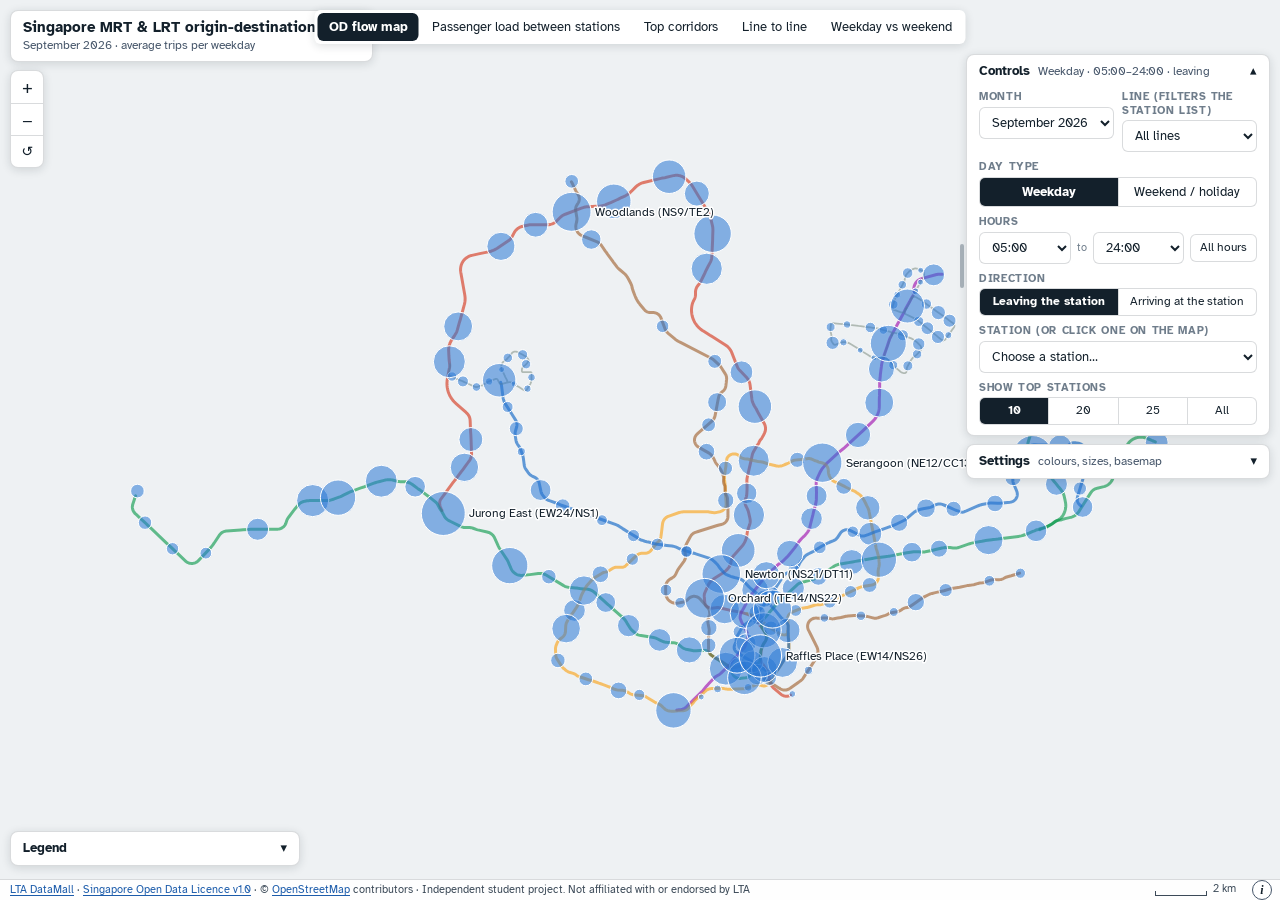
==== od-dashboard.html @ d40ff58c "Add files via upload" ====
<!doctype html>
<html lang="en">
<head>
<meta charset="utf-8">
<meta name="viewport" content="width=device-width,initial-scale=1">
<title>Singapore MRT &amp; LRT origin-destination flows</title>
<link rel="stylesheet" href="https://fonts.googleapis.com/css2?family=Atkinson+Hyperlegible:wght@400;700&display=swap">
<style>
/* Layout: the map fills the window; everything else floats over it as small collapsible cards. Light look only.
   Same look as the Singapore MRT & LRT station demand map. */
:root{--ink:#13202b;--ink2:#46566a;--muted:#6f7d8b;--hair:rgba(19,32,43,.16);--card:#fff;--chip:#eef1f3;--in-strong:#184f95;--focus:#1c5cab;--on:#13202b;--on-ink:#fff;
  --out:#2a78d6;--in:#eb6834;--gain:#2a78d6;--loss:#d83a39;
  --font:"Atkinson Hyperlegible",system-ui,-apple-system,"Segoe UI",sans-serif}
*{box-sizing:border-box}
html,body{height:100%;margin:0}
body{background:#eef1f3;color:var(--ink);font-family:var(--font);font-size:13px;line-height:1.3;overflow:hidden}
#app{position:fixed;inset:0}
#cv{position:absolute;inset:0;width:100%;height:100%;display:block;touch-action:none;cursor:grab}
#cv.hit{cursor:pointer}
.ov{background:var(--card);border:1px solid var(--hair);border-radius:8px;box-shadow:0 2px 10px rgba(19,32,43,.14)}
button,select,input{font:inherit;color:var(--ink)}
button{cursor:pointer}
button:focus-visible,input:focus-visible,select:focus-visible{outline:2px solid var(--focus);outline-offset:1px}
[hidden]{display:none!important}

/* title + zoom */
#tl{position:absolute;left:10px;top:10px;display:flex;flex-direction:column;gap:8px;align-items:flex-start;pointer-events:none;z-index:5}
#tl>*{pointer-events:auto}
#title{padding:8px 12px;max-width:min(400px,calc(100vw - 20px))}
#title h1{margin:0;font-size:15px;line-height:1.15}
#title p{margin:2px 0 0;font-size:11.5px;color:var(--ink2)}
#zoom{display:flex;flex-direction:column;overflow:hidden}
.ib{width:32px;height:32px;border:0;background:transparent;font-size:18px;line-height:1}
.ib+.ib{border-top:1px solid var(--hair)}
.ib:hover{background:var(--chip)}

/* view switcher */
#views{position:absolute;left:50%;top:10px;transform:translateX(-50%);z-index:6;display:flex;padding:3px;gap:2px;max-width:calc(100vw - 20px);overflow-x:auto}
.seg{display:flex;border:1px solid var(--hair);border-radius:6px;overflow:hidden;background:#fff}
.seg button{flex:1;border:0;background:transparent;padding:6px 8px;font-size:12.5px;white-space:nowrap}
.seg button+button{border-left:1px solid var(--hair)}
.seg button:hover{background:var(--chip)}
.seg button[aria-pressed="true"]{background:var(--on);color:var(--on-ink);font-weight:700}
.seg.sm button{padding:5px 8px;font-size:12px}
#views.seg{border:0;gap:2px;background:var(--card);overflow:visible}
#views.seg button{border:0;border-radius:6px;padding:6px 11px;flex:none}

/* right column: controls, settings, ranking list flow top to bottom */
#rt{position:absolute;right:10px;top:10px;width:min(var(--rtw,304px),calc(100vw - 20px));display:flex;flex-direction:column;gap:8px;z-index:8;max-height:calc(100% - 44px)}
#views~#rt{top:54px;max-height:calc(100% - 88px)}
#rt>.ov{min-height:0}
.hb{display:flex;align-items:center;gap:8px;border:0;background:transparent;padding:8px 12px;font-weight:700;font-size:13px;width:100%;text-align:left;border-radius:8px}
.hb small{font-weight:400;color:var(--ink2);font-size:11.5px;white-space:nowrap;overflow:hidden;text-overflow:ellipsis}
.car{margin-left:auto;transition:transform .15s}
[aria-expanded="true"]>.car{transform:rotate(180deg)}
.pb{padding:2px 12px 10px;display:flex;flex-direction:column;gap:8px;overflow:auto;min-height:0}
#ctl,#set{display:flex;flex-direction:column;flex:0 1 auto;min-height:44px}
.grp{display:flex;flex-direction:column;gap:3px}
.lab{font-size:10.5px;letter-spacing:.06em;text-transform:uppercase;color:var(--muted);font-weight:700}
.two{display:grid;grid-template-columns:1fr 1fr;gap:8px}
select{border:1px solid var(--hair);border-radius:6px;background:#fff;padding:6px 8px;font-size:12.5px;width:100%;max-width:100%;min-height:32px}
.row2{display:flex;gap:6px;align-items:center;flex-wrap:wrap}
.note{margin:0;font-size:11px;color:var(--muted)}
.btn{border:1px solid var(--hair);background:#fff;border-radius:6px;padding:5px 9px;font-size:12px}
.btn:hover{background:var(--chip)}
.btn.sm{padding:3px 8px}

/* settings */
.sg{font-size:10.5px;letter-spacing:.06em;text-transform:uppercase;color:var(--muted);font-weight:700;margin-top:4px;border-top:1px solid var(--hair);padding-top:7px}
.sg:first-child{border:0;margin:0;padding:0}
.fld{display:flex;align-items:center;justify-content:space-between;gap:8px;font-size:12.5px}
.fld>span{flex:1}
.fld input[type=color]{width:42px;height:26px;padding:1px;border:1px solid var(--hair);border-radius:5px;background:#fff;cursor:pointer}
.fld input[type=range]{flex:1;max-width:130px;min-width:0;accent-color:var(--in-strong)}
.fld output{min-width:38px;text-align:right;font-variant-numeric:tabular-nums;color:var(--ink2);font-size:12px}
.fld select{width:150px}
.btnrow{display:flex;gap:6px;flex-wrap:wrap}
.keyin{flex:1;min-width:120px;min-height:30px;border:1px solid var(--hair);border-radius:6px;padding:5px 8px;background:#fff}

/* ranking list */
#sc{padding:10px 12px;overflow:auto;min-height:110px;flex:1 1 190px}
#sc h2{margin:0;font-size:16px;line-height:1.15}
#sc .sub{font-size:11.5px;color:var(--ink2);margin:3px 0 8px}
.rkh{display:flex;align-items:flex-start;gap:8px;justify-content:space-between}
.rk{display:grid;grid-template-columns:20px minmax(0,1fr) 62px 42px;gap:6px;align-items:center;width:100%;border:0;background:transparent;padding:3px 4px;text-align:left;font-size:12.5px;border-radius:5px}
.rk:hover{background:#eaf0f6}
.rk .n{color:var(--muted);font-size:11.5px;text-align:right}
.rk .nm{position:relative;overflow:hidden;white-space:nowrap;text-overflow:ellipsis;padding-bottom:5px}
.rk .bar1{position:absolute;left:0;bottom:0;height:4px;border-radius:2px;opacity:.85}
.rk .v,.rk .p{text-align:right;font-variant-numeric:tabular-nums}
.rk .v{font-weight:700}
.rk .p{color:var(--ink2)}

/* resize grips */
.grip{touch-action:none}
.grip.v{position:absolute;left:-10px;top:0;bottom:0;width:12px;cursor:ew-resize;z-index:6}
.grip.v::after{content:"";position:absolute;left:4px;top:50%;width:4px;height:44px;margin-top:-22px;border-radius:2px;background:var(--muted);opacity:.55}
.grip.hz{flex:none;height:12px;margin:-4px 0;cursor:ns-resize;position:relative;z-index:2}
.grip.hz i{position:absolute;left:50%;top:4px;width:44px;height:4px;margin-left:-22px;border-radius:2px;background:var(--muted);opacity:.55}
.grip:hover::after,.grip:hover i,.grip.on::after,.grip.on i,.grip:focus-visible::after,.grip:focus-visible i{opacity:1;background:var(--ink)}

/* legend */
#lg{position:absolute;left:10px;bottom:34px;width:min(290px,calc(100% - 20px));z-index:5}
#lgBody{padding:0 12px 10px;font-size:12px;color:var(--ink2);display:flex;flex-direction:column;gap:5px}
.sw{display:inline-block;width:12px;height:12px;border-radius:50%;margin-right:6px;vertical-align:-2px;border:1px solid rgba(0,0,0,.2)}

/* chart views */
#pv{position:absolute;left:10px;right:10px;top:72px;bottom:34px;z-index:4;display:flex;flex-direction:column;overflow:hidden}
#pvBar{display:flex;flex-wrap:wrap;gap:10px 16px;align-items:flex-end;padding:10px 14px;border-bottom:1px solid var(--hair)}
#pvBar select{min-width:120px;width:auto}
#pvBody{flex:1;overflow:auto;padding:14px 16px 40px}
#pvBody h2{margin:0 0 4px;font-size:16px}
#pvBody .sub{color:var(--ink2);font-size:12.5px;margin:0 0 12px;max-width:900px}
.pen{max-width:900px;margin:0 0 12px;font-size:12px;color:var(--ink2)}
.pen b{color:var(--ink)}
.cor{display:grid;grid-template-columns:minmax(150px,230px) minmax(0,1fr) minmax(130px,190px);gap:8px 14px;align-items:center;max-width:1000px}
.cor .nm{font-size:13px}
.cor .nm small{display:block;color:var(--muted);font-size:11px}
.cor .bars>div{display:flex;align-items:center;gap:6px;height:14px}
.cor .bars>div+div{margin-top:3px}
.cor .bars i{display:block;height:10px;border-radius:0 4px 4px 0}
.cor .bars span{font-size:11px;color:var(--ink2);font-variant-numeric:tabular-nums;white-space:nowrap}
.cor .im{font-size:12px;color:var(--ink2)}
.key{display:flex;flex-wrap:wrap;gap:6px 16px;font-size:12px;color:var(--ink2);margin:0 0 12px}
.key i{display:inline-block;width:10px;height:10px;border-radius:2px;margin-right:5px;vertical-align:-1px}
.mx{display:grid;gap:3px;max-width:760px;font-size:13px}
.mx .h{color:var(--ink2);font-size:12px;display:flex;align-items:center;justify-content:center;min-height:30px}
.mx .rh{justify-content:flex-start;font-size:13px}
.mx .c{border-radius:5px;text-align:center;padding:12px 0;font-variant-numeric:tabular-nums;color:var(--ink);cursor:default}
.mx .c.dg{outline:2px solid var(--ink);outline-offset:-2px}
.fn{font-size:11.5px;color:var(--ink2);max-width:900px;margin-top:14px;display:flex;flex-direction:column;gap:6px}
.fn b{color:var(--ink)}

/* credits strip + info card */
#cred{position:absolute;left:0;right:0;bottom:0;z-index:7;background:rgba(255,255,255,.92);border-top:1px solid var(--hair);padding:3px 150px 3px 10px;font-size:10.5px;color:#3c4a58;line-height:1.35}
#cred a,#info a{color:#1c5cab;text-decoration:underline;text-underline-offset:2px}
#cred a:hover,#info a:hover{color:#123f7a}
#infoBtn{position:absolute;right:8px;top:50%;transform:translateY(-50%);width:20px;height:20px;border-radius:50%;border:1px solid var(--ink2);background:#fff;font-weight:700;font-size:12px;line-height:1;padding:0;font-family:Georgia,serif;font-style:italic}
#info{position:absolute;right:10px;bottom:34px;width:min(420px,calc(100% - 20px));max-height:calc(100% - 80px);overflow:auto;padding:12px 14px;z-index:9;font-size:12px;color:var(--ink2)}
#info h2{margin:0 0 6px;font-size:14px;color:var(--ink)}
#info p{margin:0 0 8px;line-height:1.4}
#tip{position:absolute;pointer-events:none;background:#fff;border:1px solid var(--hair);border-radius:8px;padding:6px 9px;font-size:12px;box-shadow:0 3px 14px rgba(0,0,0,.2);z-index:9;min-width:150px;max-width:260px;line-height:1.35}
#tip b{font-size:13px}
#err{position:absolute;left:50%;top:40%;transform:translateX(-50%);padding:12px 16px;max-width:min(420px,90vw);z-index:20;font-size:13px;border-color:#d33}

@media (max-width:760px){
  #views{left:10px;right:10px;transform:none}
  #tl{top:54px}
  #title p{display:none}
  #rt,#views~#rt{width:calc(100vw - 20px);top:auto;bottom:52px;max-height:55vh}
  #lg{display:none}
  .cor{grid-template-columns:minmax(0,1fr)}
  #pv{top:54px}
  #app.chart #tl{display:none}
  .grip.v,.grip.hz{display:none}
}
@media (prefers-reduced-motion:reduce){.car{transition:none}}
.row2>select{flex:1;width:auto;min-width:0}

/* passenger load between stations */
#lp{position:absolute;left:10px;bottom:34px;width:max-content;max-width:calc(100% - 350px);z-index:5;display:flex;flex-direction:column}
#lp[hidden]{display:none}
#lpBody{padding:0 12px 8px;display:flex;flex-direction:column;gap:6px;min-width:0}
#lpBody[hidden]{display:none}
.lpc{display:flex;gap:12px;flex-wrap:wrap;align-items:flex-end}
.lpc select{width:230px}
.lpl{display:flex;gap:12px;align-items:center;flex-wrap:wrap;font-size:11.5px;color:var(--ink2)}
.lpw{display:inline-flex;align-items:center;gap:5px}
.lpw i{display:inline-block;width:30px;border-radius:1px}
.lps{overflow-x:auto;overflow-y:hidden}
.lps svg{display:block}
.lpn{margin-top:-2px}
.rk.sel{background:#e3edf8}
@media (max-width:760px){#lp{display:none}}

#sc.min{flex:0 0 auto;min-height:0;overflow:visible}
.rkb{display:flex;gap:6px;align-items:center}
.rkb .btn.sm{padding:4px 8px}
.lab2{display:flex;justify-content:space-between;align-items:baseline}
.lnk{border:0;background:none;padding:0;color:#1c5cab;text-decoration:underline;text-underline-offset:2px;font-size:11px;letter-spacing:0;text-transform:none;font-weight:600}
.lnk:hover{color:#123f7a}
.lpc{align-items:flex-end}
.lpc .lpi{margin-left:auto;width:26px;height:26px;padding:0;border-radius:50%;font-style:italic;font-family:Georgia,serif;font-weight:700}
.lpc .lpi[aria-expanded="true"]{background:var(--on);color:var(--on-ink)}
#app[data-view="load"] .flowOnly{display:none}

/* passenger load: the Busiest segments header matches Controls and Settings */
#sc.min{padding:0 12px}
.rkh.ldh{align-items:center;min-height:34px}
#sc .rkh.ldh h2{font-size:13px;font-weight:700;line-height:1.2}
.hbtn{border:0;background:transparent;padding:6px 2px;font-size:13px;color:inherit;display:flex;align-items:center}
.hbtn .car{margin-left:0}

/* methodology card under the title (passenger load view) */
#meth{max-width:min(400px,calc(100vw - 20px))}
#meth .hb{padding:8px 12px}
#methBody{padding:0 12px 12px;font-size:12.5px;line-height:1.45;color:var(--ink);max-height:calc(100vh - 230px);overflow:auto}
#methBody p{margin:6px 0}

/* load-view-only settings, and the map scale in the credits ribbon */
#app:not([data-view="load"]) .loadOnly{display:none}
#scale{position:absolute;right:44px;bottom:4px;display:flex;align-items:flex-end;gap:6px;font-size:10.5px;color:#3c4a58;white-space:nowrap}
#scale i{display:block;height:5px;border:1.5px solid #3c4a58;border-top:0;box-sizing:border-box}

</style>
</head>
<body>
<div id="app">
  <canvas id="cv" role="img" aria-label="Map of Singapore MRT and LRT stations with trip flows between stations"></canvas>

  <div id="tl">
    <div class="ov" id="title">
      <h1 id="h1"></h1>
      <p id="monthLbl"></p>
    </div>
    <div class="ov" id="meth" hidden>
      <button class="hb" id="methBtn" aria-expanded="false" aria-controls="methBody"><span>Methodology of Passenger load between stations</span><span class="car">&#9662;</span></button>
      <div id="methBody" hidden></div>
    </div>
    <div class="ov" id="zoom"><button class="ib" id="zin" aria-label="Zoom in">+</button><button class="ib" id="zout" aria-label="Zoom out">&minus;</button><button class="ib" id="zreset" aria-label="Reset view" style="font-size:14px">&#8634;</button></div>
  </div>

  <nav class="ov seg" id="views" aria-label="Views">
    <button data-v="flow" aria-pressed="true">OD flow map</button>
    <button data-v="load" aria-pressed="false">Passenger load between stations</button>
    <button data-v="cor" aria-pressed="false">Top corridors</button>
    <button data-v="mx" aria-pressed="false">Line to line</button>
    <button data-v="wk" aria-pressed="false">Weekday vs weekend</button>
  </nav>

  <div id="rt">
    <div id="rtGrip" class="grip v" role="separator" aria-orientation="vertical" aria-label="Drag to resize the side panels (double-click to reset)" tabindex="0"></div>
    <div class="ov" id="ctl">
      <button class="hb" id="ctlBtn" aria-expanded="true" aria-controls="ctlBody">Controls <small id="ctlSum"></small><span class="car">&#9662;</span></button>
      <div id="ctlBody" class="pb"></div>
    </div>
    <div class="ov" id="set">
      <button class="hb" id="setBtn" aria-expanded="false" aria-controls="setBody">Settings <small>colours, sizes, basemap</small><span class="car">&#9662;</span></button>
      <div id="setBody" class="pb" hidden></div>
    </div>
    <div id="rkGrip" class="grip hz" role="separator" aria-orientation="horizontal" aria-label="Drag to resize the ranking list (double-click to reset)" tabindex="0" hidden><i></i></div>
    <aside class="ov" id="sc" hidden aria-label="Ranked destinations"></aside>
    <div id="rkGrip2" class="grip hz" role="separator" aria-orientation="horizontal" aria-label="Drag to resize the ranking list from its bottom edge (double-click to reset)" tabindex="0" hidden><i></i></div>
  </div>

  <div class="ov" id="lg"><button class="hb" id="lgBtn" aria-expanded="false" aria-controls="lgBody"><span>Legend</span><span class="car">&#9662;</span></button><div id="lgBody" hidden></div></div>

  <section class="ov" id="lp" hidden aria-label="Passenger load along a line">
    <button class="hb" id="lpBtn" aria-expanded="false" aria-controls="lpBody"><span>Load along a line <small>passengers per train between stations</small></span><span class="car">&#9662;</span></button>
    <div id="lpBody" hidden></div>
  </section>

  <section class="ov" id="pv" hidden aria-live="polite">
    <div id="pvBar" class="bar"></div>
    <div id="pvBody"></div>
  </section>

  <div id="cred"><span id="credTxt"></span><span id="scale" aria-label="Map scale"></span><button id="infoBtn" aria-label="Data, method and credits" aria-expanded="false" aria-controls="info">i</button></div>
  <aside class="ov" id="info" hidden aria-label="Data, method and credits"></aside>
  <div id="tip" hidden></div>
  <div id="err" hidden></div>
</div>

<script>
/* ===========================================================================
   OD dashboard - settings you are most likely to edit.
   Plain JavaScript: save the file and refresh the page.
   =========================================================================== */
window.OD_CONFIG = {

  title: "Singapore MRT & LRT origin-destination flows",
  bounds: [1.245, 103.60, 1.465, 104.02],   // south, west, north, east of the first view

  /* ---- Basemaps ----------------------------------------------------------
     osm : standard OpenStreetMap tiles (tile.openstreetmap.org), the default
     hot : Humanitarian OpenStreetMap Team style, hosted by OpenStreetMap France
     Neither needs a key. Both are free community services meant for light use.         */
  basemap: {
    default: "osm",
    providers: {
      osm:       { label: "OpenStreetMap standard", url: "https://tile.openstreetmap.org/{z}/{x}/{y}.png",
                   attribution: '&copy; <a href="https://www.openstreetmap.org/copyright" target="_blank" rel="noopener">OpenStreetMap</a> contributors' },
      hot:       { label: "OpenStreetMap Humanitarian", url: "https://{s}.tile.openstreetmap.fr/hot/{z}/{x}/{y}.png", subdomains: "abc",
                   attribution: '&copy; <a href="https://www.openstreetmap.org/copyright" target="_blank" rel="noopener">OpenStreetMap</a> contributors. Tiles style by <a href="https://www.hotosm.org/" target="_blank" rel="noopener">Humanitarian OpenStreetMap Team</a>, hosted by <a href="https://openstreetmap.fr/" target="_blank" rel="noopener">OpenStreetMap France</a>' },
      none:      { label: "No basemap", attribution: "" }
    }
  },

  /* ---- Credits (bottom strip and the "i" card) -------------------------- */
  credits: {
    dataset: "Passenger Volume by Origin Destination Train Stations",
    dataMallUrl: "https://datamall.lta.gov.sg",
    ltaLicenceUrl: "https://datamall.lta.gov.sg/content/datamall/en/SingaporeOpenDataLicence.html",
    ltaLicenceName: "Singapore Open Data Licence version 1.0",
    dataGovLicenceUrl: "https://data.gov.sg/open-data-licence",
    uraUrl: "https://data.gov.sg/datasets/d_222bfc84eb86c7c11994d02f8939da8d/view",   // Master Plan 2019 Rail Line layer
    author: "Udit Narayan Mall",
    gtfsName: "GTFS Schedule (Train)",
    gtfsAccessed: "2026-10-15",   // date the GTFS zip was downloaded, as YYYY-MM-DD; shown in the info box
    linkedin: "https://www.linkedin.com/in/udit-narayan-mall/"
  }
};

/* Builds the tile address for a basemap style. */
window.OD_CONFIG.tileUrl = function (key, z, x, y) {
  var p = this.basemap.providers[key];
  if (!p || !p.url) return "";
  var sd = p.subdomains || "a";
  return p.url.replace("{s}", sd[(x + y) % sd.length]).replace("{z}", z).replace("{x}", x).replace("{y}", y);
};

</script>
<script>
window.OD=window.OD||{};Object.assign(OD,{"classes":["NS","EW","NE","CC","DT","TE","LRT"],"hours":[5,6,7,8,9,10,11,12,13,14,15,16,17,18,19,20,21,22,23],"stations":[{"code":"BP10","name":"Fajar","lat":1.384521,"lng":103.770809,"lines":["LRT"]},{"code":"BP11","name":"Segar","lat":1.387772,"lng":103.769598,"lines":["LRT"]},{"code":"BP12","name":"Jelapang","lat":1.386703,"lng":103.764503,"lines":["LRT"]},{"code":"BP13","name":"Senja","lat":1.382692,"lng":103.762367,"lines":["LRT"]},{"code":"BP2","name":"South View","lat":1.380298,"lng":103.745292,"lines":["LRT"]},{"code":"BP3","name":"Keat Hong","lat":1.378603,"lng":103.749056,"lines":["LRT"]},{"code":"BP4","name":"Teck Whye","lat":1.376685,"lng":103.753712,"lines":["LRT"]},{"code":"BP5","name":"Phoenix","lat":1.378619,"lng":103.758034,"lines":["LRT"]},{"code":"BP6/DT1","name":"Bukit Panjang","lat":1.379002,"lng":103.761535,"lines":["LRT","DT"]},{"code":"BP7","name":"Petir","lat":1.37775,"lng":103.766669,"lines":["LRT"]},{"code":"BP8","name":"Pending","lat":1.376136,"lng":103.771261,"lines":["LRT"]},{"code":"BP9","name":"Bangkit","lat":1.380022,"lng":103.772647,"lines":["LRT"]},{"code":"CC10/DT26","name":"MacPherson","lat":1.32615,"lng":103.889299,"lines":["CC","DT"]},{"code":"CC11","name":"Tai Seng","lat":1.335102,"lng":103.888433,"lines":["CC"]},{"code":"CC12","name":"Bartley","lat":1.342501,"lng":103.880178,"lines":["CC"]},{"code":"CC14","name":"Lorong Chuan","lat":1.351612,"lng":103.864152,"lines":["CC"]},{"code":"CC16","name":"Marymount","lat":1.348707,"lng":103.839423,"lines":["CC"]},{"code":"CC17/TE9","name":"Caldecott","lat":1.337675,"lng":103.83953,"lines":["CC","TE"]},{"code":"CC19/DT9","name":"Botanic Gardens","lat":1.322488,"lng":103.816014,"lines":["CC","DT"]},{"code":"CC2","name":"Bras Basah","lat":1.296862,"lng":103.850667,"lines":["CC"]},{"code":"CC20","name":"Farrer Road","lat":1.317439,"lng":103.807379,"lines":["CC"]},{"code":"CC21","name":"Holland Village","lat":1.31224,"lng":103.796399,"lines":["CC"]},{"code":"CC23","name":"one-north","lat":1.29976,"lng":103.787458,"lines":["CC"]},{"code":"CC24","name":"Kent Ridge","lat":1.293537,"lng":103.784572,"lines":["CC"]},{"code":"CC25","name":"Haw Par Villa","lat":1.282571,"lng":103.781753,"lines":["CC"]},{"code":"CC26","name":"Pasir Panjang","lat":1.276214,"lng":103.79135,"lines":["CC"]},{"code":"CC27","name":"Labrador Park","lat":1.272254,"lng":103.802632,"lines":["CC"]},{"code":"CC28","name":"Telok Blangah","lat":1.270706,"lng":103.809762,"lines":["CC"]},{"code":"CC3","name":"Esplanade","lat":1.293658,"lng":103.855081,"lines":["CC"]},{"code":"CC30","name":"Keppel","lat":1.27,"lng":103.83111,"lines":["CC"]},{"code":"CC31","name":"Cantonment","lat":1.27278,"lng":103.83667,"lines":["CC"]},{"code":"CC32","name":"Prince Edward Road","lat":1.27333,"lng":103.84722,"lines":["CC"]},{"code":"CC34/DT16","name":"Bayfront","lat":1.281874,"lng":103.85908,"lines":["CC","DT"]},{"code":"CC4/DT15","name":"Promenade","lat":1.292892,"lng":103.860892,"lines":["CC","DT"]},{"code":"CC5","name":"Nicoll Highway","lat":1.299767,"lng":103.863637,"lines":["CC"]},{"code":"CC6","name":"Stadium","lat":1.302812,"lng":103.875338,"lines":["CC"]},{"code":"CC7","name":"Mountbatten","lat":1.306202,"lng":103.882528,"lines":["CC"]},{"code":"CC8","name":"Dakota","lat":1.308548,"lng":103.889065,"lines":["CC"]},{"code":"CG1/DT35","name":"Expo","lat":1.335382,"lng":103.962376,"lines":["EW","DT"]},{"code":"CG2","name":"Changi Airport","lat":1.357479,"lng":103.987884,"lines":["EW"]},{"code":"DT10","name":"Stevens","lat":1.320066,"lng":103.826024,"lines":["DT"]},{"code":"DT13","name":"Rochor","lat":1.303852,"lng":103.852769,"lines":["DT"]},{"code":"DT17","name":"Downtown","lat":1.279446,"lng":103.85284,"lines":["DT"]},{"code":"DT18","name":"Telok Ayer","lat":1.282069,"lng":103.848649,"lines":["DT"]},{"code":"DT2","name":"Cashew","lat":1.369815,"lng":103.764439,"lines":["DT"]},{"code":"DT20","name":"Fort Canning","lat":1.292479,"lng":103.844328,"lines":["DT"]},{"code":"DT21","name":"Bencoolen","lat":1.298918,"lng":103.850354,"lines":["DT"]},{"code":"DT22","name":"Jalan Besar","lat":1.305171,"lng":103.855296,"lines":["DT"]},{"code":"DT23","name":"Bendemeer","lat":1.313672,"lng":103.862978,"lines":["DT"]},{"code":"DT24","name":"Geylang Bahru","lat":1.321506,"lng":103.871901,"lines":["DT"]},{"code":"DT25","name":"Mattar","lat":1.326877,"lng":103.883248,"lines":["DT"]},{"code":"DT27","name":"Ubi","lat":1.329975,"lng":103.899227,"lines":["DT"]},{"code":"DT28","name":"Kaki Bukit","lat":1.334967,"lng":103.90846,"lines":["DT"]},{"code":"DT29","name":"Bedok North","lat":1.334742,"lng":103.917978,"lines":["DT"]},{"code":"DT3","name":"Hillview","lat":1.362345,"lng":103.767418,"lines":["DT"]},{"code":"DT30","name":"Bedok Reservoir","lat":1.336608,"lng":103.932235,"lines":["DT"]},{"code":"DT31","name":"Tampines West","lat":1.345515,"lng":103.938437,"lines":["DT"]},{"code":"DT33","name":"Tampines East","lat":1.356191,"lng":103.954634,"lines":["DT"]},{"code":"DT34","name":"Upper Changi","lat":1.341737,"lng":103.961472,"lines":["DT"]},{"code":"DT4","name":"Hume","lat":1.35444,"lng":103.76917,"lines":["DT"]},{"code":"DT5","name":"Beauty World","lat":1.341223,"lng":103.775794,"lines":["DT"]},{"code":"DT6","name":"King Albert Park","lat":1.335663,"lng":103.783399,"lines":["DT"]},{"code":"DT7","name":"Sixth Avenue","lat":1.330858,"lng":103.796907,"lines":["DT"]},{"code":"DT8","name":"Tan Kah Kee","lat":1.325556,"lng":103.80776,"lines":["DT"]},{"code":"EW1","name":"Pasir Ris","lat":1.373043,"lng":103.949285,"lines":["EW"]},{"code":"EW10","name":"Kallang","lat":1.311489,"lng":103.871387,"lines":["EW"]},{"code":"EW11","name":"Lavender","lat":1.307392,"lng":103.862785,"lines":["EW"]},{"code":"EW12/DT14","name":"Bugis","lat":1.300265,"lng":103.855615,"lines":["EW","DT"]},{"code":"EW14/NS26","name":"Raffles Place","lat":1.284126,"lng":103.851462,"lines":["EW","NS"]},{"code":"EW15","name":"Tanjong Pagar","lat":1.276604,"lng":103.845952,"lines":["EW"]},{"code":"EW16/NE3/TE17","name":"Outram Park","lat":1.27974,"lng":103.839514,"lines":["EW","NE","TE"]},{"code":"EW17","name":"Tiong Bahru","lat":1.286195,"lng":103.826999,"lines":["EW"]},{"code":"EW18","name":"Redhill","lat":1.289635,"lng":103.816741,"lines":["EW"]},{"code":"EW19","name":"Queenstown","lat":1.294551,"lng":103.806077,"lines":["EW"]},{"code":"EW2/DT32","name":"Tampines","lat":1.353302,"lng":103.945145,"lines":["EW","DT"]},{"code":"EW20","name":"Commonwealth","lat":1.302509,"lng":103.798226,"lines":["EW"]},{"code":"EW21/CC22","name":"Buona Vista","lat":1.306635,"lng":103.790709,"lines":["EW","CC"]},{"code":"EW22","name":"Dover","lat":1.311405,"lng":103.778638,"lines":["EW"]},{"code":"EW23","name":"Clementi","lat":1.315201,"lng":103.765182,"lines":["EW"]},{"code":"EW24/NS1","name":"Jurong East","lat":1.333153,"lng":103.742287,"lines":["EW","NS"]},{"code":"EW25","name":"Chinese Garden","lat":1.342353,"lng":103.732597,"lines":["EW"]},{"code":"EW26","name":"Lakeside","lat":1.344259,"lng":103.720949,"lines":["EW"]},{"code":"EW27","name":"Boon Lay","lat":1.338604,"lng":103.706065,"lines":["EW"]},{"code":"EW28","name":"Pioneer","lat":1.337587,"lng":103.697322,"lines":["EW"]},{"code":"EW29","name":"Joo Koon","lat":1.327717,"lng":103.678375,"lines":["EW"]},{"code":"EW3","name":"Simei","lat":1.343203,"lng":103.953372,"lines":["EW"]},{"code":"EW30","name":"Gul Circle","lat":1.319505,"lng":103.660553,"lines":["EW"]},{"code":"EW31","name":"Tuas Crescent","lat":1.321027,"lng":103.649075,"lines":["EW"]},{"code":"EW32","name":"Tuas West Road","lat":1.329989,"lng":103.639614,"lines":["EW"]},{"code":"EW33","name":"Tuas Link","lat":1.340866,"lng":103.636986,"lines":["EW"]},{"code":"EW4","name":"Tanah Merah","lat":1.327187,"lng":103.946346,"lines":["EW"]},{"code":"EW5","name":"Bedok","lat":1.32398,"lng":103.929984,"lines":["EW"]},{"code":"EW6","name":"Kembangan","lat":1.321038,"lng":103.912949,"lines":["EW"]},{"code":"EW7","name":"Eunos","lat":1.319838,"lng":103.903627,"lines":["EW"]},{"code":"EW8/CC9","name":"Paya Lebar","lat":1.317247,"lng":103.892261,"lines":["EW","CC"]},{"code":"EW9","name":"Aljunied","lat":1.316433,"lng":103.882906,"lines":["EW"]},{"code":"NE1/CC29","name":"HarbourFront","lat":1.265389,"lng":103.82153,"lines":["NE","CC"]},{"code":"NE10","name":"Potong Pasir","lat":1.33138,"lng":103.869056,"lines":["NE"]},{"code":"NE11","name":"Woodleigh","lat":1.33919,"lng":103.870818,"lines":["NE"]},{"code":"NE12/CC13","name":"Serangoon","lat":1.350634,"lng":103.872772,"lines":["NE","CC"]},{"code":"NE13","name":"Kovan","lat":1.360179,"lng":103.885065,"lines":["NE"]},{"code":"NE14","name":"Hougang","lat":1.371292,"lng":103.892381,"lines":["NE"]},{"code":"NE15","name":"Buangkok","lat":1.382878,"lng":103.893122,"lines":["NE"]},{"code":"NE16/STC","name":"Sengkang","lat":1.391695,"lng":103.895485,"lines":["NE"]},{"code":"NE17/PTC","name":"Punggol","lat":1.404547,"lng":103.902073,"lines":["NE"]},{"code":"NE18","name":"Punggol Coast","lat":1.41528,"lng":103.91111,"lines":["NE"]},{"code":"NE4/DT19","name":"Chinatown","lat":1.28436,"lng":103.843427,"lines":["NE","DT"]},{"code":"NE5","name":"Clarke Quay","lat":1.288386,"lng":103.846555,"lines":["NE"]},{"code":"NE7/DT12","name":"Little India","lat":1.3068,"lng":103.849647,"lines":["NE","DT"]},{"code":"NE8","name":"Farrer Park","lat":1.311906,"lng":103.853478,"lines":["NE"]},{"code":"NE9","name":"Boon Keng","lat":1.319336,"lng":103.861569,"lines":["NE"]},{"code":"NS10","name":"Admiralty","lat":1.440585,"lng":103.800988,"lines":["NS"]},{"code":"NS11","name":"Sembawang","lat":1.449051,"lng":103.820046,"lines":["NS"]},{"code":"NS12","name":"Canberra","lat":1.443244,"lng":103.829578,"lines":["NS"]},{"code":"NS13","name":"Yishun","lat":1.429443,"lng":103.835005,"lines":["NS"]},{"code":"NS14","name":"Khatib","lat":1.417383,"lng":103.83298,"lines":["NS"]},{"code":"NS15","name":"Yio Chu Kang","lat":1.381756,"lng":103.844947,"lines":["NS"]},{"code":"NS16","name":"Ang Mo Kio","lat":1.369933,"lng":103.849558,"lines":["NS"]},{"code":"NS17/CC15","name":"Bishan","lat":1.351309,"lng":103.849154,"lines":["NS","CC"]},{"code":"NS18","name":"Braddell","lat":1.340105,"lng":103.846756,"lines":["NS"]},{"code":"NS19","name":"Toa Payoh","lat":1.332629,"lng":103.847502,"lines":["NS"]},{"code":"NS2","name":"Bukit Batok","lat":1.349034,"lng":103.749567,"lines":["NS"]},{"code":"NS20","name":"Novena","lat":1.320441,"lng":103.843826,"lines":["NS"]},{"code":"NS21/DT11","name":"Newton","lat":1.31232,"lng":103.837985,"lines":["NS","DT"]},{"code":"NS23","name":"Somerset","lat":1.300253,"lng":103.839158,"lines":["NS"]},{"code":"NS24/NE6/CC1","name":"Dhoby Ghaut","lat":1.298701,"lng":103.846115,"lines":["NS","NE","CC"]},{"code":"NS25/EW13","name":"City Hall","lat":1.292936,"lng":103.852586,"lines":["NS","EW"]},{"code":"NS27/CC33/TE20","name":"Marina Bay","lat":1.276311,"lng":103.854605,"lines":["NS","CC","TE"]},{"code":"NS28","name":"Marina South Pier","lat":1.271027,"lng":103.862448,"lines":["NS"]},{"code":"NS3","name":"Bukit Gombak","lat":1.358612,"lng":103.751791,"lines":["NS"]},{"code":"NS4/BP1","name":"Choa Chu Kang","lat":1.385363,"lng":103.744371,"lines":["NS","LRT"]},{"code":"NS5","name":"Yew Tee","lat":1.397535,"lng":103.747405,"lines":["NS"]},{"code":"NS7","name":"Kranji","lat":1.425087,"lng":103.762137,"lines":["NS"]},{"code":"NS8","name":"Marsiling","lat":1.432521,"lng":103.774075,"lines":["NS"]},{"code":"NS9/TE2","name":"Woodlands","lat":1.436968,"lng":103.786462,"lines":["NS","TE"]},{"code":"PE1","name":"Cove","lat":1.399282,"lng":103.905962,"lines":["LRT"]},{"code":"PE2","name":"Meridian","lat":1.396912,"lng":103.90895,"lines":["LRT"]},{"code":"PE3","name":"Coral Edge","lat":1.393909,"lng":103.912581,"lines":["LRT"]},{"code":"PE4","name":"Riviera","lat":1.394524,"lng":103.916166,"lines":["LRT"]},{"code":"PE5","name":"Kadaloor","lat":1.399509,"lng":103.916575,"lines":["LRT"]},{"code":"PE6","name":"Oasis","lat":1.402287,"lng":103.912727,"lines":["LRT"]},{"code":"PE7","name":"Damai","lat":1.405235,"lng":103.908604,"lines":["LRT"]},{"code":"PW1","name":"Sam Kee","lat":1.409613,"lng":103.904832,"lines":["LRT"]},{"code":"PW2","name":"Teck Lee","lat":1.412771,"lng":103.906578,"lines":["LRT"]},{"code":"PW3","name":"Punggol Point","lat":1.416849,"lng":103.906651,"lines":["LRT"]},{"code":"PW4","name":"Samudera","lat":1.415902,"lng":103.902156,"lines":["LRT"]},{"code":"PW5","name":"Nibong","lat":1.41187,"lng":103.900314,"lines":["LRT"]},{"code":"PW6","name":"Sumang","lat":1.408452,"lng":103.898558,"lines":["LRT"]},{"code":"PW7","name":"Soo Teck","lat":1.405089,"lng":103.89721,"lines":["LRT"]},{"code":"SE1","name":"Compassvale","lat":1.394493,"lng":103.900492,"lines":["LRT"]},{"code":"SE2","name":"Rumbia","lat":1.391468,"lng":103.905974,"lines":["LRT"]},{"code":"SE3","name":"Bakau","lat":1.387993,"lng":103.905414,"lines":["LRT"]},{"code":"SE4","name":"Kangkar","lat":1.383959,"lng":103.902225,"lines":["LRT"]},{"code":"SE5","name":"Ranggung","lat":1.384234,"lng":103.897195,"lines":["LRT"]},{"code":"SW1","name":"Cheng Lim","lat":1.396278,"lng":103.893797,"lines":["LRT"]},{"code":"SW2","name":"Farmway","lat":1.39717,"lng":103.889305,"lines":["LRT"]},{"code":"SW3","name":"Kupang","lat":1.398213,"lng":103.881256,"lines":["LRT"]},{"code":"SW4","name":"Thanggam","lat":1.397318,"lng":103.875635,"lines":["LRT"]},{"code":"SW5","name":"Fernvale","lat":1.391886,"lng":103.876309,"lines":["LRT"]},{"code":"SW6","name":"Layar","lat":1.39208,"lng":103.88003,"lines":["LRT"]},{"code":"SW7","name":"Tongkang","lat":1.389348,"lng":103.885844,"lines":["LRT"]},{"code":"SW8","name":"Renjong","lat":1.386724,"lng":103.890539,"lines":["LRT"]},{"code":"TE1","name":"Woodlands North","lat":1.447465,"lng":103.786501,"lines":["TE"]},{"code":"TE11","name":"Stevens","lat":1.320066,"lng":103.826024,"lines":["TE"]},{"code":"TE12","name":"Napier","lat":1.306783,"lng":103.818967,"lines":["TE"]},{"code":"TE13","name":"Orchard Boulevard","lat":1.302422,"lng":103.823869,"lines":["TE"]},{"code":"TE14/NS22","name":"Orchard","lat":1.303981,"lng":103.832241,"lines":["TE","NS"]},{"code":"TE15","name":"Great World","lat":1.293815,"lng":103.833725,"lines":["TE"]},{"code":"TE16","name":"Havelock","lat":1.28778,"lng":103.83361,"lines":["TE"]},{"code":"TE18","name":"Maxwell","lat":1.280532,"lng":103.843848,"lines":["TE"]},{"code":"TE19","name":"Shenton Way","lat":1.27773,"lng":103.850406,"lines":["TE"]},{"code":"TE22","name":"Gardens by the Bay","lat":1.279146,"lng":103.868025,"lines":["TE"]},{"code":"TE23","name":"Tanjong Rhu","lat":1.297218,"lng":103.873488,"lines":["TE"]},{"code":"TE24","name":"Katong Park","lat":1.297948,"lng":103.88608,"lines":["TE"]},{"code":"TE25","name":"Tanjong Katong","lat":1.299254,"lng":103.897377,"lines":["TE"]},{"code":"TE26","name":"Marine Parade","lat":1.30263,"lng":103.904962,"lines":["TE"]},{"code":"TE27","name":"Marine Terrace","lat":1.306763,"lng":103.915233,"lines":["TE"]},{"code":"TE28","name":"Siglap","lat":1.309995,"lng":103.930297,"lines":["TE"]},{"code":"TE29","name":"Bayshore","lat":1.312592,"lng":103.940969,"lines":["TE"]},{"code":"TE3","name":"Woodlands South","lat":1.427433,"lng":103.793245,"lines":["TE"]},{"code":"TE4","name":"Springleaf","lat":1.397578,"lng":103.8178,"lines":["TE"]},{"code":"TE5","name":"Lentor","lat":1.385507,"lng":103.835744,"lines":["TE"]},{"code":"TE6","name":"Mayflower","lat":1.371463,"lng":103.836568,"lines":["TE"]},{"code":"TE7","name":"Bright Hill","lat":1.363671,"lng":103.833632,"lines":["TE"]},{"code":"TE8","name":"Upper Thomson","lat":1.354416,"lng":103.832898,"lines":["TE"]}],"routes":{"2":{"pair":"H4sIAP9l52oC/[base64]/[base64]/mJ/EJ+I38if5F/[base64]/aD+2PDkAHooPQwegQdCg6DB2OjkBHoqPQ0egYdCw6Dh2PTkAnopPQyegUdCo6DZ2OzkBnorPQ2egcdC46D52PLkAXoovQxegSdCm6DF2OrkBXoqvQ1egadC26Dl2PbkA3opvQzegWdGtkG7od3YHuRHehu9E96N7IPnQ/egA9iB5CD6NH0KPoMfQ4egI9iZ5CT6Nn0LPoOfR85AJ6Eb2EXkavoFfRa+h19AZ6E72F3kbvoHfRe+h99AH6EH2EPkafoE/RZ+hz9AX6En2FvkbfoG/Rd+j7yIfIR/QT+hn9gn5Fv6Hf0R/oT/QX+hv9g/5F/[base64]/[base64]/YD+wn9gv7jf3B/mL/otOA4hiO4wRO4hRO4wzO4gCHOIfzuICLuITLuIKruIbruIGbuIXbuIO7uIf7eICHeAxPgifF4/[base64]/eF++H98cH4APxQfhgfAg+FB+GD8dH4CPxUfhofAw+Fh+Hj8cn4BPxSfhkfAo+FZ+GT8dn4DPxWfhsfA4+F5+Hz8cX4IvwxfgSfCm+DF+Or8BX4qvw1fgafC2+Dl+Pb8A34pvwzfgWfCu+Dd+O78B34rvw3fgefC++D9+PH8AP4ofww/gR/Ch+DD+On8BP4qfw0/gZ/Cx+Dj+PX8Av4pfwy/gV/Cp+Db+O38Bv4rfw2/gd/C5+D7+PP8Af4o/wx/gT/Cn+DH+Ov8Bf4q/w1/gb/C3+Dn+Pf8A/4p/wz/gX/Cv+Df+O/8B/4r8iv/E/+F/8X1QOUAIjcIIgSIIiaIIhWAIQkOAInhAIkZAImVAIldAInTAIk7AIm3AIl/[base64]/[base64]/EF+Ir8Y34TvwgfhK/iN/[base64]/[base64]/I5+YJ8Sb4iX5NvyLfkO/I9+YH8SH4iP5NfyK/kN/I7+YP8Sf4if5N/yL/kv2gkoBRG4RRBkRRF0RRDsRSgIMVFeEqgxIgUkSMKpUY0SqcMyqQsyqYcyqU8yqcCKqRiVBIqKRVHxVPJqOSRFFRKKhWVmkqg0lCJVFoqHZWeykBlpDJRmaksVFYqG5WdykHlpHJRuSN5qLxUPio/VYAqSBWiClNFqKKRYpHiVAmqJFWKKk2VocpS5ajyVAWqIlWJqkxVoapS1ajqVA2qJlWLqk3VoepS9aj6VAOqIdWIakw1oZpSzajmVAuqJdWKak21odpS7aj2VAeqI9WJ6kx1obpS3ajuVA+qJ9WL6k31ofpS/[base64]/WN+k79oH5Sv6jf1B/qL/UvEk1HGqUxGqcJmqQpmqYZmqUBDWmO5mmBFmmJlmmFVmmN1mmDNmmLtmmHdmmP9umADukYnYROSsfR8XQyOjmdgk5Jp6JT0wl0GjqRTkuno9PTGeiMdCY6M52Fzkpno7PTOeicdC46N52Hzkvno/PTBeiCdCG6CF2ULkYXp0vQJelSdGm6DF2WLkeXpyvQFelKdGW6Cl2VrkZXp2vQNeladG26Dl2XrkfXpxvQDelGdGO6Cd2UbkY3p1vQLelWdGu6Dd2Wbke3pzvQHelOdGe6C92V7kZ3p3vQPeledG+6D9030o/uTw+gB9KD6MH0EHpoZBg9nB5Bj6RH0aPpMfRYehw9np5AT6Qn0ZPpKfRUeho9PTKDnknPomfTc+i59Dx6Pr2AXkgvohfTS+il9DJ6Ob2CXkmvolfTa+i19Dp6Pb2B3khvojfTW+it9DZ6e2RHZCe9i95N76H30vvo/fQB+iB9iD5MH6GP0sfo4/QJ+iR9ij5Nn6HP0ufo8/QF+iJ9ib5MX6Gv0tfo6/QN+iZ9i75N36Hv0vfo+/QD+iH9iH5MP6Gf0s/o5/QL+iX9in5Nv6Hf0u/o9/QH+iP9if5Mf6G/0t/o7/QP+if9i/5N/6H/[base64]/[base64]/nF/[base64]/[base64]/Yl+wr9jX7hn3LvmPfsx/Yj+wn9jP7hf3KfmO/sz/Yn+wv9jf7h/3L/[base64]/gIPoHP4Av4Cr6B7+AH+Al+gd/gD/gL/gEEohCDOCQgCSlIQwayEEAIOchDAYpQgjJUoAo1qEMDmtCCNnQiLvSgHwlgCGMwCUwK42A8TAaTwxQwJUwFU8MEmAYmwrQwHUwPM8CMMBPMDLPArDAbzA5zwJwwF8wN88C8MB/[base64]/CY/A4PAFPwlPwNDwDz8Jz8Dy8AC/CS/AyvAKvwmvwOrwBb8Jb8Da8A+/Ce/A+fAAfwkfwMXwCn8Jn8Dl8AV/CV/A1fAPfwnfwPfwAP8JP8DP8Ar/Cb/A7/AF/wl/wN/wD/8J/[base64]/[base64]/ed+8H95H5xv7k/3F/uH4fwKI/xOE/wJE/xNM/wLA94GIWA5wVe5CVe5hVe5XXe4E3e4m3e4V3e430+4EM+FknCJ+Xj+Hg+GZ88koJPGUkVSc0n8Gn4RD4tn45Pz2fgM/KZ+Mx8Fj4rn43Pzufgc/K5+Nx8Hj4vn4/PzxfgC0YK8YX5InzRSDG+OF+CL8mX4kvzZfiyfDm+PF+Br8hX4ivzVfiqfLVIdb4GX5OvxdeO1InUjdSL1Ocb8A0jjfjGfBO+Kd+Mb8634FvyrfjWfBu+Ld+Ob8934DvynfjOfBe+K9+N78734HvyvfjefB++L9+P7x8ZEBnID+IH80P4ofwwfjg/gh/Jj+JH82P4sfw4fjw/gZ/IT+In81P4qfw0fjo/g5/Jz+Jn83P4ufw8fj6/gF/IL+IX80v4pfwyfjm/IrIysiqyOrKGX8uv49fzG/iN/CZ+M7+F38pv47fzO/id/C5+N7+H38vv4/fzB/iD/CH+MH+EP8of44/zJ/iT/Cn+NH+GP8ef5y/wF/lL/GX+Cn+Vv8Zf52/wN/lb/G3+Dn+Xv8ff5x/wD/lH/GP+Cf+Uf8Y/51/wL/lX/Gv+Df+Wf8e/5z/wH/lP/Gf+C/+V/8Z/53/wP/lf/G/+D/+X/[base64]/[base64]/Cd+GH8FP4JfwW/gh/hX8CIqIiJuIiIZIiJdIiI7IiEGF0InhREEVREmVREVVRE3XREE3REm3RibiiJ/[base64]/[base64]/FR+Jj8Yn4VHwmPhdfiC/FV+Jr8Y34Vnwnvhc/iB/FT+Jn8Yv4Vfwmfhd/iD/FX+If8a/[base64]/ol/[base64]/eV+8n95QHyQHmQPFgeIg+Vh8nD5RHySHmUPFoeI4+Vx8nj5QnyRHmSPFmeIk+Vp8nT5RnyTHlWZHZkjjxXnifPlxfIC+VF8mJ5ibxUXiYvl1fIK+VV8mp5jbxWXievlzfIG+VN8mZ5i7xV3iZvl3fIO+Vd8m55j7xX3ifvlw/IB+VD8uHIEfmofEw+Lp+QT8qn5NPyGfmsfE4+L1+QL8qX5MvyFflq5Jp8Xb4h35RvybflO/Jd+Z58X34gP5QfyY/lJ/JT+Zn8XH4hv5Rfya/lN/Jb+Z38Xv4gf5Q/yZ/lL/JX+Zv8Xf4h/5R/yb/lP/[base64]/[base64]/KZ+WL8lX5pnxXfig/lV/Kb+WP8lf5pyAqqmIqrhIqqVIqrTIqqwIVqpwazQQ1qoKqqEqqrCqqqmoRXTVUU7VUW3VUV/[base64]/pV/aZ+V3+oP9Vf6m/1j/pX/[base64]/WXxugDdQGaYO1IdpQbZg2PDJCG6mN0kZrY7Sx2jhtvDZBm6hN0iZrU7Sp2jRtujZDm6nN0mZrc7S52rzIfG2BtlBbpC3WlmhLtWXacm2FtlJbpa3W1mhrtXXaem2DtlHbpG3WtmhbtW2R7doObae2S9ut7dH2avu0/doB7WDkkHZYO6Id1Y5px7UT2kntlHZaO6Od1c5p57UL2kXtknZZu6Jd1a5p17Ub2k3tlnZbu6Pd1e5p97UH2kPtkfZYe6I91Z5pz7UX2kvtlfZae6O91d5p77UP2kftk/ZZ+6J91b5p37Uf2k/tl/Zb+6P91f5piI7qmI7rhE7qlE7rjM7qQIc6p/[base64]/vb8+QB+oD9IH60P0ofowfbg+Qh+pj9JH62P0sfo4fbw+QZ+oT9In61P0qfo0fbo+Q5+pz9Jn63P0ufo8fb6+QF+oL9IX60v0pfoyfbm+Ql+pr9JX62v0tfo6fb2+Qd+ob9I361v0rfo2fbu+Q9+p79J363v0vfo+fX/kgH5QP6Qf1o/oR/Vj+nH9hH5SP6Wf0c/q5/Tz+gX9on5Jv6xf0a/q1/Tr+g39pn5Lv63f0e/q9/T7+gP9of5If6w/0Z/qz/Tn+gv9pf5Kf62/0d/q7/T3+gf9o/5J/6x/0b/q3/Tv+g/9p/5L/63/0f/q/[base64]/[base64]/ht/[base64]/[base64]/mN/O7+SPyy/xt/jH/mv8iiIVYqIVZuEVYpEVZtMVYrAUsaHEWbwmWaEmWbCmWammWbhmWaVmWHXEs1/IsPxJY4f/[base64]/[base64]/pj/[base64]/vbA+yB9iB7sD3EHmoPs4fbI+yR9ih7tD3GHmuPs8fbE+yJ9iR7sj3FnmpPs6fbM+yZ9ix7tj3HnmvPs+fbC+yF9iJ7sb3EXmovs5fbK+yV9ip7tb3GXmuvs9fbG+yN9iZ7s73F3mpvs7fbO+yd9i57t73H3mvvs/fbB+yD9iH7sH3EPmofs4/bJyIn7VP2afuMfdY+Z5+3L9gX7Uv2ZfuKfdW+Zl+3b9g37Vv2bfuOfde+Z9+3H9gP7Uf2Y/uJ/dR+Zj+3X9gv7Vf2a/uN/dZ+Z7+3P9gf7U/2Z/uL/dX+Zn+3f9g/7V/2b/uP/df+ZyMO6mAO7hAO6VAO7TAO6wAHOpzDO4IjOpIjO4qjOpqj/[base64]/c4B56BzyDnsHHGOOsec484J56RzyjntnHHOOuec884F56JzybnsXHGuOtec684N56Zzy7nt3HHuOvec+84D55Hz2HniPHWeOc+dF85L55Xz2nnjvHXeOe+dD85H55Pz2fnifHW+Od+dH85P55fz2/nj/HX+/ffq5qIRzMUjhEu6lEu7jMu6wIUu5/Ku4Iqu5Mqu4qqu5uqu4Zqu5dqu47qu5/[base64]/[base64]/vR/eR+dr9Evrrf3O/uD/en+8v97f5x/7r/XMRDPczDPcIjPcqjPcZjPeBBj/N4T/BET/JkT/FUT/N0z/BMz/Jsz/Fcz/N8L/BCL+Yl8ZJ6cV68l8xL7qXwUnqpvNRegpfGS/TSeum89F4GL6OXycvsZfGyetm87F4OL6eXy8vt5fHyevm8/[base64]/vl/fb+eH+9fx7ioz7m4z7hkz7l0z7jsz7woc/5vC/4oi/7iq/6mq/7hm9GRdH2Hd/1Pd/3Az/0Y34SP6kf58f7yfzkfgo/pZ/KT+0n+GkiiX5aP52f3s/gZ/Qz+Zn9LH5WP5uf3c/h5/Rz+bn9PH5eP5+f3y/gF/QL+YX9In5Rv5hf3C/hl/RL+aX9Mn5Zv5xf3q/gV/Qr+ZX9Kn5Vv5pf3a/h1/Rr+bX9On5dv55f32/gN/Qb+Y39Jn7TSLNIc7+F3zLSym/tt/Hb+u389n4Hv6Pfye/sd/G7+t387n4Pv6ffy+/t9/H7+v38/v4Af6A/yB/sD/GH+sP84f4If6Q/yh/tj/HH+uP88f4Ef6I/yZ/sT/Gn+tP86f4Mf6Y/y5/tz/Hn+vP8+f4Cf6G/yF/sL/GX+sv85f4Kf6W/yl/tr/HX+uv89f4Gf6O/yd/sb/G3+tv87f4Of6e/y9/t7/H3+vv8/f4B/6B/yD/sH/GP+sf84/4J/5R/2j/jn/XP+ef9C/5F/5J/2b/iX/Wv+df9G/5N/5Z/27/j3/Xv+ff9B/5D/5H/2H/iP/WfRZ77L/yX/iv/tf/Gf+u/89/7H/yP/if/s//F/+p/87/7P/yf/i//t//H/+v/[base64]/gb/[base64]/[base64]/g5/BJ+Db+FP8Kf4a/wd/gn/Bv+C5EYGsNieIyIkTEqRseYGBsDMRjjYnxMiIkxKSLHlJga02J6zIiZMStmx5yYG/NifiyIhbFYLEksaSwuFh9LFkseSxFLGUsVSx1JiKWJJcbSxtLF0scyxDLGMsUyx7LEssay/[base64]/[base64]/EB+Ir+Q38gf5C/yD0mAJkQToYnRJGhSNBmaHE2BpkRToanRNGhaNB2aHs2AZkQzoZnRLGhWNBuaHc2B5kRzobnRPGheNB+aH0VQFMVQHCVQEqVQGmVQgLIoF+NRARVRCZVRBVVRDdVRAzVRC7VRB3VRD/[base64]/Qh+gj9HHsCfoUfYY+R1+gL9FX6Gv0DfoWfYe+Rz+gH9FP6Gf0C/oV/YZ+R3+gP9Ff6G/0D/oX/[base64]/[base64]/cB+Yr+w39gf7C/[base64]/vD8+AB+ID8IH40PwofgwfDg+Ah+Jj8JH42Pwsfg4fDw+AZ+IT8In41Pwqfg0fDo+A5+Fz8bn4HPxefh8fAG+EF+EL8aX4EvxZfhyfAW+El+Fr8bX4Gvxdfh6fAO+Ed+Eb8a3xLbi2/Dt+A58J74L343vwffi+/D9+AH8IH4IP4wfwY/ix/Dj+An8JH4KP42fwc/i5/Dz+AX8In4Jv4xfwa/i1/Dr+A38Jn4Lv43fwe/i9/D7+AP8If4If4w/wZ/iz2LP8Rf4S/wV/hp/g7/F3+Hv8Q/4R/wT/hn/gn/Fv+Hf8R/4T/wX/hv/g//F/[base64]/hN/[base64]/I5+YJ8Sb4iX5NvyLfkO/I9+YH8SH4iP5NfyK/kN/I7+YP8Sf4if5N/yL/kPzIBlZBKRCWmklBJqWRUcioFlZJKRaWm0lBpqXRUeioDlTGWicpMZaGyUtmo7FQOKieVi8pN5aHyUvmo/[base64]/[base64]/UF+or9Y36Tv2gflK/qN/[base64]/QR+lj9HH6BH2SPkWfps/QZ+lz9Hn6An2RvkRfpq/QV+lr9HX6Bn2TvkXfpu/Qd+l79H36Af2QfkQ/pp/QT+ln9HP6Bf2SfkW/pt/Qb+l39Hv6A/2R/kR/pr/Q3+jv9A/6J/2L/k3/of/S/[base64]/[base64]/nN/GH+Mv+YBCAhSAQSgyQgKUgGkoMUICVIBVKDNCAtSAfSgwwgI8gEMoMsICvIBrKDHCAnyAVygzwgL8gH8gMEoAADOCAACShAAwYAwAIO8EAAIpCADBSgAg3owAAmsIANHOACD/ggABCEIAIFQEFQCBQGRUBRUAwUByVASVAKlAZlQFlQDpQHFUBFUAlUBlVAVVANVAc1QE1QC9QGdUBdUA/UBw1AQ9AINAZNQFPQDDQHLUAr0Bq0AW1BO9AedAAdQSfQGXQBXUG3WHfQA/[base64]/Aa/AGvAXvwHvwAXwEn8Bn8AV8Bd/Ad/AD/AS/wG/wB/wF/0ACNiGbiE3MJmGTssnY5GwKNiWbik3NpmHTsunY9GwGNiObic3MZmGzstnY7GwONiebi83N5mHzsvnY/[base64]/Yh+4h9zD5hn7LPYs/ZF+xL9hX7mn3DvmXfse/ZD+zH2Cf2M/uF/cp+Y7+zP9if7C/2N/uH/cv+YxNwCWOJuMRcEi4pl4xLzqXgUnKpuNRcGi4tl45Lz2XgMnKZuMxcFi4rl43LzuXgcnK5uNxcHi4vl4/LzyH/[base64]/[base64]/eF+8p9475zP7if3C/uN/eH+8v94xLwCflEfGI+CZ+UT8Yn51PwKflUfGo+DZ+WT8en5zPwGflMfGY+C5+Vz8Zn53PwOflcfG4+D5+Xz8fn5xEe5TEe5wme5Cme5hke8CzP8Twv8CIv8TKv8Cqv8Tpv8CZv8Tbv8C7v8T4f8JAP+YgvwBfkC/GF+SJ8Ub4YX5wvwZfkS/Gl+TJ8Wb4cX56vwFfiK/NV+Kp8Nb46XyNWk6/F1+br8HX5enx9vgHfkG/EN+ab8E35ZnxzvgXfkm/Ft+bb8G35dnx7vgPfke8U68x34bvy3fjufA++J9+L78334fvy/fj+/AB+ID+IH8wP4Yfyw/jh/Ah+JD+KH82P4cfy4/jx/AR+Ij8pNjk2hZ/KT+On8zP4mfwsfjY/h5/Lz+Pn8wv4hfwifjG/hF/KL+OX8yv4lfwqfjW/hl/Lr+PX8xv4jfwmfjO/hd/Kb+O38zv4nfwufje/h9/L7+P38wf4g/wh/jB/hD/KH+OP8yf4k/wp/jR/hj/Ln+PP8xf4i/wl/jJ/hb/KX+Ov8zf4m/wt/jZ/h7/L3+Pv8w/4h/wj/jH/hH/KP+Of8y/4l/wr/jX/hn/Lv+Pf8x/4j/wn/jP/hf/Kf+O/8z/4n/wv/jf/h//L/[base64]/gt/[base64]/GJ+FR8Jj4XX4gvxVfia/GN+FZ8J74XP4gfxU/iZ/GL+FX8Jn4Xf4g/xV/ib/GP+Ff8JyaQEkqJpMRSEimplExKLqWQUkqppNRSGimtlE5KL2WQMkqZpMxSFimrlE3KLuWQckq5pNxSHimvlE/[base64]/RN+i79kH5Kv6Tf0h/pr/RPSiAnlBPJieUkclI5mZxcTiGnlFPJqeU0clo5nZxeziBnlDPJmeUsclY5m5xdziHnlHPJueU8sbxyPjm/[base64]/[base64]/mR/Fh+Ij+Vn8nP5Rfyy9gr+bX8Rn4rv4u9lz/EPsqf5M/yF/mr/E3+Lv+Qf8q/5N/yH/mv/[base64]/KD+Wn8kv5rfyJ/VX+KQnUhGoiNbGaRE2qJlOTqynUlGoqNbWaRk2rplPTqxnUjGomNbOaRc2qZlOzqznUnGouNbeaR82r5lPzq4iKqrhKqKRKqbTKqEBlVU7lVUEVVUmVVUVVVU3VVUM1VUu1VUd1VU/[base64]/bVd3qDvVXbHd6h51r7ovtl89oB5UD6mH1SPqUfWYelw9oZ5UT6mn1TPqWfVc7HzsgnpRvaReVq+oV9Vr6nX1hnpTvaXeUe+q99T76gP1ofpIfaw+UZ+qz9Tn6gv1pfpKfa2+Ud+q79T36gf1o/pJ/ax+Ub+q39Tv6g/1p/pL/a3+Uf+q/[base64]/[base64]/aJ+2z9kX7qn3Tvms/tJ/aL+239kf7q/[base64]/SR+ih9tD5GH6uP08frE/SJ+iR9sj5Fn6pP06frM/SZ+ix9tj5Hn6vP0+frC/SF+iJ9sb5EX6ov05frK/SV+ip9tb5GX6uv09frG/SN+iZ9s75F36pv07frO/Sd+i59t75H36vv0/frB/SD+iH9sH5EP6of04/rJ2In9VP6af2MflY/p5/XL+gX9Uv6Zf2KflW/pl/Xb+g39Vv6bf2Ofle/p9/XH8Qe6o/0x/oT/an+TH+uv9Bf6q/01/ob/a3+Tn+vf9A/6p/0z/oX/av+Tf+u/9B/6r/03/of/a/+T09gJDQSGYmNJEZSI5mR3EhhpDRSG2mMtEY6I72RwchoZDIyG1mMrEY2I7uRw8hp5DJyG3mMvEY+I7+BGKiBGbhBGKRBGbTBGMBgDc7gDcEQDcmQDcVQDc3QDcMwDcuwDcdwDc/[base64]/HL+B37Y/w1/[base64]/[base64]/mD/On+cv8bf4x/5r/zARWQiuRldhKYiW1klnJ/[base64]/[base64]/WZ+uL9dX6Zn23flg/rV/Wb+uP9df6ZyWwE9qJ7MR2EjupncxObqewU9qp7NR2Gjutnc5Ob2ewM9qZ7Mx2Fjurnc3Obuewc9q57Nx2Hjuvnc/ObyM2amM2bhMx0qZs2mZsYLM2Z/O2YIu2ZMu2Yqu2Zuu2YZu2Zdu2Y7u2Z/[base64]/sh/Yj+7H9xH5qP7Of2y/sl/Yr+7X9xn5rv7Pf2x/sj/Yn+7P9xf5qf7O/2z/sn/Yv+7f9x/5r/[base64]/Tz+nvDHAGOoOcwc4QZ6gzzBnujHBGOqOc0bExzlhnnDPemeBMdCY5k50pztTYNGe6M8OZ6cxyZjtznLnOPGe+s8BZ6CxyFjtLnKXOMme5s8JZ6axyVjtrnLXOOme9s8HZ6GxyNjtbnK3ONme7s8PZ6exydjt7nL3OPme/c8A56BxyDjtHnKPOMee4c8I56ZxyTjtnnLPOOee8c8G56FxyLjtXnKvONee6c8O56dxybjt3nLvOPee+88B56DxyHjtPnKfOM+e588J56bxyXjtvnLfOO+d97IPz0fnkfHa+OF+db85354fz0/nl/Hb+OH+df04CN6GbyE3sJnGTusnc5G4KN6Wbyk3tpnHTuunc9G4GN6Obyc3sZnGzutnc7G4ON6eby83t5nHzuvnc/[base64]/e4B96B7yD3sHnGPusfc4+4J96R7yj3tnnHPuufc8+4F96J7yb3sXnGvutfc6+4N95Z7273j3nXvuffdB+5D95H72H3iPnWfuc/dF+5L95X72n3jvnXfue/dD+5H95P72f3ifnW/ud/dH+5P95f72/3j/nX/[base64]/eR++T99n74n31vnnfvR/eT++X99v74/31/nkJ/IR+Ij+xn8RP6ifzk/sp/JR+Kj+1n8ZP66fz0/sZ/Ix+Jj+zn8XP6mfzs/s5/Jx+Lj93LI+f18/n5/cRH/UxH/cJn/Qpn/YZH/isz/m8L/iiL/myr/iqr/l6XCBN3/Jt3/Fd3/N9P/ChH/qRX8Av6BfyC/tF/KJ+Mb+4X8Iv6ZfyS/tl/HJ+eb+CX9Gv5Ff2q/hV/Wp+db+GX9Ov5df26/h1/Xp+fb+B39Bv5Df2m/hN/WZ+c7+F39Jv5bf22/ht/XZ+e7+D39Hv5Hf2u/hd/W5+d7+H3zPWy+/t9/H7+v38/v4Af6A/yB/sD/GH+sP84f4If6Q/yh/tj/HH+uP88f4Ef6I/yZ/sT/Gn+tP86f4Mf6Y/y5/tz/Hn+vP8+f4Cf6G/yF/sL/GX+sv85f4Kf6W/yl/tr/HX+uv89f4Gf6O/yd/sb/G3+tv87f4Of6e/y9/t7/H3+vv8/f4B/6B/yD/sH/GP+sf84/4J/6R/yj/tn/HP+uf88/4F/6J/yb8cu+Jf9a/51/0b/k3/ln/bv+Pf9e/59/0H/kP/kf/Yf+I/9Z/5z/0X/kv/lf/af+O/9d/57/0P/kf/k//Z/+J/9b/53/0f/k//l//b/+P/9f/5CYKEQaIgcZAkSBokC5IHKYNUQeogTZA2SBekDzIEGYNMQeYgS5A1yBZkD3IEOYNcQe4gT5A3yBfkD5AADbAAD4iADKiADpgABGzABXwgBGIgBXKgBGqgxfTACMzACuzACdzAC/wgCGAQBlFQICgYFAoKB0WCokGxoHhQIigZlApKB2WCskG5oHxQIagYVAoqB1WCqkG1oHpQI6gZ1ApqB3WCukG9oH7QIGgYNAoaB02CpkGzoHnQImgZtApaB22CtkG7oH3QIegYdAo6B12CrkG3oHvQI+gZ9Ap6B32CvkG/[base64]/Bl+Br8C34HvwIfga/gt/[base64]/YE/aCfWBf2A/[base64]/hM/gcvoAv4Sv4Gr6Bb+E7+B5+gB/hJ/gZfoFf4Tf4Hf6AP+Ev+Bv+gX/hv1iCMGGYKEwcJgmThsnC5GGKMGWYKkwdpgnThunC9GGGMGOYKcwcZgmzhtnC7GGOMGeYK8wd5gnzhvnC/CESoiEW4iERkiEV0iETgpANuZAPhVAMpVAOlVANtVAPjdAK7dAJ3dAL/TAIYRiGUVggLBgWCguHRcKiYbGweFgiLBmWCkuHZcKyYbmwfFghrBhWCiuHVcKqYbWwelgjrBnWCmuHdcK6sXph/bBB2DBsFDYOm4RNw2Zh87BF2DJsFbYO24Rtw3Zh+7BD2DHsFHYOu4Rdw25h97BH2DPsFfYO+4R9w35h/3BAODAcFA4Oh4RDw2Hh8HBEODIcFY4Ox4Rjw3Hh+HBCODGcFE4Op4RTw2nh9HBGODOcFc4O54Rzw3nh/HBBuDBcFC4Ol4RLw2Xh8nBFuDJcFa4O14Rrw3Xh+nBDuDHcFG4Ot4Rbw23h9tiOcGe4K9wd7gn3hvvC/eGB8GB4KDwcHgmPhsfC4+GJ8GR4KjwdngnPhufC8+GF8GJ4KbwcXgmvhtfC6+GN8GZ4K7wd3gnvhvfC++GD8GH4KHwcPgmfhs/C5+GL8GX4Knwdvgnfhu/CD+HH8FP4OfwSfg2/hd/DH+HP8Ff4O/wT/g3/[base64]/[base64]/ID+Yn8Qn4jf5C/yD8kAZoQTYQmRpOgSdFkaHI0BZoSTYWmRtOgadF0aHo0A5oRzYRmRrOgWdFsaHY0B5oTzYXm/[base64]/[base64]/RN+hb9B36Hv2AfkQ/oZ/RL+hX9Bv6Hf2B/kR/ob/[base64]/YR+wT9hn7gn3FvmHfsR/YT+xX7Df2B/uL/[base64]/fD++AB8ID4IH4wPwYfiw/Dh+Ah8JD4KH42Pwcfi4/Dx+AR8Ej4Zn4JPxafh0/EZ+Ex8Fj4bn4PPxefF5uML8IX4InwxvgRfii/Dl+Mr8JX4Knw1vgZfi6/D1+Mb8I34JnxzbAu+Fd+Gb8d34DvxXfhufA++F9+H78cP4AfxQ/hh/Ah+FD+GH8dP4CfxU/hp/Ax+Fj+Hn8cv4BfxS/hl/Ap+Fb+GX8dv4DfxW/ht/A5+F7+H38cf4A/xR/hj/An+FH+GP8df4C/xV/hr/A3+NvYu9j72IfYR/xT7HPsS+xr7Fvse+xH7if/Cf+N/8L/4PzwBkZBIRCQmkhBJiWREciIFkZJIRaQm0hBpiXREeiIDkZHIRGQmshBZiWxEdiJHLGcsVyw3kYfIS+Qj8hMFiIJEIaIwUSRWlChGFCdKECVjpWKlY2ViZWPliPJEBaIiUYmoTFQhqhLViOpEDaImUYuoTdQh6hL1iPoEQqAERuAEQZAERdAEQ7AER/CESEgxmQCEQqiERuiEQUDCJCzCjjmES3iETwRESEREA6Ih0YhoTDQhmhLNiOZEC6Il0SrWmmhDtI21I9oTHYiORCeiM9GF6Ep0I7oTPYieRC+iN9GH6Ev0I/[base64]/CB+Er+I38Qf4i/[base64]/mJ/Ex+Ib+S38jv5A/yJ/mL/E3+If+S/[base64]/yqYAKqYhqQDWkGlGNqSZUU6oZ1ZxqQbWkWlGtqTZUW6od1Z7qQHWkOlGdqS5UV6ob1Z3qQfWielN9qL5UP6o/NYAaSA2iBlNDqKHUMGo4NYIaSY2iRlNjqLHUOGo8NYGaSE2iJlNTqKnUNGo6NYOaSc2iZlNzqLnUPGo+tYBaSC2iFlNLqKXUMmo5tYJaSa2iVlNrqLXUOmo9tYHaSG2iNlNbqK3UNmo7tYPaSe2idlN7qL3UPmo/dYA6SB2iDlNHqKPUMeo4dYI6SZ2iTlNnqLPUOeo8dYG6SF2iLlNXqKvUNeo6dYO6Sd2iblN3qLvUPeo+9YB6SD2iHlNPqKfUM+o59YJ6Sb2iXlNvqLfUO+o99YH6SH2iPlNfqK/UN+o79YP6Sf2iflN/qL/[base64]/RR+hh9nD5Bn6RP0afpM/RZ+hx9nr5AX6QvxS7TV+ir9DX6On2Dvknfom/Td+i79D36Pv2Afkg/oh/TT+in9DP6Of2Cfkm/ol/Tb+h39Hv6A/2R/kR/pr/QX+lv9Hf6B/2T/kX/pv/Qf+l/[base64]/OD+cn8Yn4zf5i/[base64]/[base64]/Yx+4R9yj5jn7Mv2JfsK/Y1+4Z9y75j37Mf2I/sJ/Yz+4X9yn5jv7M/2J/sL/Y3+4f9y/5jE3AJuURcYi4Jl5RLxiXnUnApuVRcai4Nl5ZLx6XnMnAZuUxcZi4Ll5XLxmXncnA5uVxcbi4vl4/[base64]/[base64]/vF/eb+cH+5f1wCPiGfiE/MJ+GT8sn45HwKPiWfik/Np+HT8un49HwGPiOfic/MZ+Gz8tn47HwOPiefi8/N5+Hz8vn4/HwBviBfiC/MF+GL8sX44nwJviRfii/Nl+HL8uX48nwFviJfia/MV+Gr8tX46nwNviZfi6/N1+Hr8vX4+jzCozzG4zzBkzzF0zzDszzH87zAi7zEyzzgFV7lNV7nDR7yJm/xNu/wLu/xPh/wIR/xDfiGfCO+Md+Eb8o345vzLfiWfCu+Nd+Gb8u349vzHfiOfCe+M9+F78p347vzPfiefC++N9+H78v34/vzA/iB/CB+MD+EH8oP44fzI/iR/Ch+ND+GH8uP4yfwE/lJ/GR+Cj+Vn8ZP52fwM/lZ/Gx+Dj+Xn8fP5xfwC/lF/GJ+Cb+UX8Yv51fwK/lV/Gp+Db+WX8ev5zfwG/lN/GZ+C7+V38Zv53fwO/ld/G5+D7+X38fv5w/wB/lD/GH+CH+UP8Yf50/wJ/lT/Gn+DH+WP8ef5y/wF/lL/GX+Cn+Vv8Zf52/wN/lb/G3+Dn+Xv8ff5x/wD/lH/GP+Cf+Uf8Y/51/wL/lX/Gv+Df+Wf8e/5z/wH/lP/Gf+C/+V/8Z/53/wP/lf/G/+D/+X/[base64]/[base64]/hL/[base64]/piIIZiJDYQG4qNxMZiE7Gp2ExsLrYQW4qtxNZiG7Gt2E5sL3YQO4qdxM5iF7Gr2E3sLvYQe4q9xN5iH7Gv2E/[base64]/hR/CR+Fr+IX8Vv4nfxh/hT/CX+Fv+If8V/YgIpoZRISiwlkZJKyaTkUgoppZRKSi2lkdJK6aT0UgYpo5RJyixlkbJK2aTsUg4pp5RLyi3lkfJK+aT8UgGpoFRIKiwViRWViknFpRJSSalUrLRURiorlZPKSxWkilIlqbJURaoqVZOqx2pINaVaUm2pjlRXqifVlxAJlTAJ//9wKJESJdESI7ESJ/[base64]/op/ZJ+S3+kv9I/[base64]/vIAeaA8SB4sD5GHysPk4fIIeaQ8Sh4tj5HHyuPk8fIEeaI8SZ4sT5GnytPk6fIMeaY8S54tz5HnyvPk+fICeaG8SF4sL5GXysvk5fIKeaW8Sl4tr5HXyuvk9fIGeaO8Sd4sb5G3ytvk7fIOeae8S94t75H3yvvk/fIB+aB8SD4sH5GPysfk4/IJ+aR8Sj4tn5HPyufk8/IF+aJ8Sb4sX5Gvytfk6/IN+aZ8S74t35Hvyvfk+/ID+aH8SH4sP5Gfys/k5/IL+aX8Sn4jv5Xfye/lD/JH+ZP8Wf4if5W/yd/lH/JP+Zf8W/4j/5X/[base64]/oDwaAgWAQGAyGgKFgGBgORoCRYBQYDcaAsWAcGA8mgIlgEpgMpoCpYBqYDmaAmWAWmA3mgLlgHpgPFoCFYBFYDJaAZWA5WAFWglVgNVgD1oJ1YD3YADaCTWAz2AK2gm1gO9gBdoJdYDfYA/aCfWA/OAAOgkPgMDgCjoJj4Dg4AU6CU+A0OAPOgnPgPLgALoJL4DK4Aq6Ca+A6uAFuglvgNrgD7oJ74D54AB6CR+AxeAKegmfgOXgBXoJX4DV4A96Cd+A9+AA+gk/gM/[base64]/[base64]/JR+aR8Vr4oX5Vvynflh/JT+aX8Vv4of5V/[base64]/[base64]/Wp+kx9rr5QX6qv1NfqG/Wt+k59r35QP6qf1M/qF/Wr+k39rv5Qf6q/1N/qH/[base64]/bYA2UBukDdaGaEO1YdpwbYQ2UhuljdbGaOO08doEbaI2SZusTdGmatO06doMbaY2S5utzdHmavO0+doCbaG2SFusLdGWasu05doKbaW2SlutrdHWauu09doGbaO2SdusbdG2atu07doObae2S9ut7dH2avu0/doB7aB2SDusHdGOase049oJ7aR2SjutndHOaue089oF7aJ2SbusXdGuate069oN7aZ2S7sdu6Pd1e5p97UH2kPtkfZYe6I91Z5pz7UX2kvtlfZae6O91d5p77UP2kftk/ZZ+6J91b5p37Uf2k/tl/Zb+6P91f5pCfSEeiI9sZ5ET6on05PrKfSUeio9tZ5GT6un09PrGfSMeiY9s55Fz6pn07PrOfScei49t55Hz6vn0/[base64]/Rh+rD9OH6CH2kPkofrY/Rx+rj9PH6BH2iPkmfrE/Rp+rT9On6DH2mPkufrc/R5+rz9Pn6An2hvkhfrC/Rl+rL9OX6Cn2lvkpfra/R1+rr9PX6Bn2jvknfrG/Rt+rb9O36Dn2nvkvfre/R9+r79P36Af2gfkg/rB/Rj+rH9OP6Cf2kfko/rZ/Rz+rn9PP6Bf2ifkm/rF/Rr+rX9Ov6Df2mfku/Hbuj39Xv6ff1B/pD/ZH+WH+iP9Wf6c/1F/pL/ZX+Wn+jv9Xf6e/1D/pH/ZP+Wf+if9W/6d/1H/pP/Zf+W/+j/9X/[base64]/[base64]/HZ+GJ8Nb4Z340fxk/jl/Hb+GP8Nf4ZCWBCmAgmhklgUpgMJocpYEqYCqaGaWBamA6mhxlgRpgJZoZZYFaYDWaHOWBOmAvmhnlgXpgP5ocFYEFYCBaGRWBRWAwWhyVgSVgKloZlYFlYDpaHFWBFWAlWhlVgVVgNVoc1YE1YC9aGdWBdWA/[base64]/CQ/AwPAKPwmPwODwBT8JT8DQ8A8/Cc/A8vAAvwkvwMrwCr8Jr8Dq8AW/CW/A2vAPvwnvwPnwAH8JH8DF8Ap/CZ/A5fAFfwlfwNXwD38J38D38AD/CT/Az/AK/wm/wO/wBf8Jf8Df8A//CfzCBmdBMZCY2k5hJzWRmcjOFmdJMZaY205hpzXRmejODmdHMZGY2s5hZzWxmdjOHmdPMZeY285h5zXxmfrOAWdAsZBY2i5hFzWJmcbOEWdIsZZY2y5hlzXJmebOiWcmsbFYxq5rVzOpmDbOmWcusbdYx65r1zPomYqImZuImYZImZdImY7ImZ/[base64]/Od+T72wfxofjI/m1/Mr+Y387v5w/xp/jJ/m3/Mv+Y/[base64]/[base64]/WZ+uL9dX6Zn23flg/rV/Wb+uP9df6F0tgJ7ATxhLFEttJ7KR2Mju5ncJOaaeyU9tp7LR2Oju9ncHOaGeyM9tZ7KyxbHZ2O4ed085l547lsfPa+ez8dgG7oF3ILmwXsYvaxezidolYSbuUXfr/[base64]/sx/YT+6n9zH5uv7Bf2q/s1/Yb+639zn5vf7A/2p/sz/YX+6v9zf5u/7B/2r/s3/Yf+6/[base64]/[base64]/Pd+eH8dH45v50/sb/[base64]/[base64]/ch+4j97H7xH3qPnOfuy/cl+4r97X7JvY29i723v3gfnQ/xT67X9yv7jf3u/vD/en+cn+7f2J/3X9uAi+hlyiWOJYkljSWLJY8lsJL6aWKpfbSeGm9dLH0sQyxjLFMscyxLLGssWyx7LEcsZyxXLHcsTyxvLF8sfyxArGCsUKxwrEisaJeMa+4V8Ir6ZWKlfbKeGW9cl55r4JXMVbJq+xV8ap61bzqXg2vplfLq+3V8ep69bz6HhJDPczDPcIjPdpjYmyMi/[base64]/fR+eb+9P95f75+X0E/kJ/aT+En9ZLHkfgo/pZ/KT+2n8dP66fz0fgY/o5/Jz+xn8bP62fzsfg4/p5/Lz+3n8fP6+fz8fgG/oF/IL+wX8Yv6xfzifgm/pF/KL+2X8cv65fzyfgW/ol/Jr+xX8av61fzqfg2/pl/Lr+3X8ev69fz6PuKjPubjPuGTPuXTPuOzPufzvuCLvuTLPvAVX/U1X/cNH/qmb/lxoPEd3/U93/cDP/Qjv4Hf0G/kN/ab+E39Zn5zv4Xf0m/lt/bb+G39dn57v4Pf0e/kd/a7+F39bn53v4ff0+/l9/b7+H39fn5/f4A/0B/kD/aH+EP9Yf5wf4Q/0h/lj/bH+GP9cf54f4I/0Z/kT/an+FP9af50f4Y/05/lz/bn+HP9ef58f4G/0F/kL/aX+Ev9Zf5yf4W/0l/lr/bX+Gv9df56f4O/0d/kb/a3+Fv9bf722A5/l7/b3+Pv9ff5+/0D/kH/kH/YP+If9Y/5x/0T/kn/lH/aP+Of9c/55/0L/kX/kn/Zv+Jf9a/51/0b/k3/ln/bv+Pf9e/59/0H/kP/kf/Yf+I/9Z/5z/0X/kv/lf/af+O/9d/57/0P/kf/k//Z/+J/9b/53/0f/k//l//b/+P/9f/5CYKEQaIgcZAkSBokC5IHKYKUQaogdZAmSBukC9IHGYKMQaZY5iBLkDXIFmQPcgQ5g1yx3LE8Qd4gX5A/KBAUDAoFhYMiQdGgWFA8KBGUDEoFpYMyQdmgXFA+qBBUDCoFlYMqQdWgWlA9qBHUDGoFtYM6sbpBvaB+gARogAV4QARkQAV0wARswAV8IARiIAVyAAIlUAMt0AMjgIEZWIEdOIEbeIEf/D9hEAUNgoZBo6Bx0CRoGjQLmgctgpZBq6B10CZoG7QL2gcdYh2DTkGXoGvQLege9Ah6Br2C3kGfoG/QL+gfDAgGBoOCwcGQYGgwLBgejAhGBqOC0cGYYGwwLhgfTAgmBpOCycGUYGowLZgemxHMDGYFs4M5wdxgXjA/WBAsDBYFi4MlwdJgWbA8WBGsDFYFq4M1wdpgXbA+2BBsDDYFm4MtwdZgW7A92BHsDHYFu4M9wd5gX7A/OBAcDA4Fh4MjwdHgWHA8OBGcDE7FTgdngrPBueB8cCG4GFwKLgdXgqvBteB6cCO4GdwKbgd3grvBveB+8CB4GDwKHgdPgqfBs+B58CJ4GbwKXgdvgrfBu+B98CH4GHwKPgdfgq/Bt+B78CP4GfwKfgd/gr/BvyBBmDBMFCYOk4RJw2Rh8jBFmDJMFaYO04Rpw3Rh+jBDmDHMFGYOs4RZw2xh9jBHmDPMFeYO84R5w3xh/rBAWDAsFBYOi4RFw2Jh8bBEWDIsFSsdlgnLhuXDCmHFsFJYOawSVg2rhdXDGmHNsFZYO6wT1g3rhfVDJERDLMRDIiRDKqRDJmRDLuRDIRRDKZRDECoxNdRCPTRCGJqhFdqhE7qhF/phEIZhFDYIG4aNwsZhk7Bp2CxsHrYIW4atwtZhm7Bt2C5sH3YIO4adws5hl7Br2C3sHvYIe4a9wt5hn7Bv2C/[base64]/Bl+Cp8Hb4J34bvwvfhh/Bj+Cn8HH4Jv4bfwu/hj/Bn+Cv8Hf4J/4b/[base64]/Xom9i/EOidmxGbGZsVmx+bE5sbmxebHFsQWxRbHlsSWxpbFlsdWxFbGVsVWx9bE1sbWxdbHNsQ2xjbFNse2xLbGtsW2x3bEdsZ2xXbH9sT2xvbF9scOxA7GDsUdjh2JHY0dix2PnYidjJ2KnY6diZ2NnYudj12IXYxdil2OXYldjV2LXY/diN2M3Yrdjt2J3Y3di92PPYg9jD2KPY49iT2NPYs9j72Iexl7FXsdexN7G3sXex/7EPsY9yn2OfYl9jXuW9z32I/Yz9iv2O/[base64]/dgA7iB3CDmNHsKPYMew4dgI7iZ3CTmNnsLPYOew8dgG7iF3CLmNXsKvYNew6dgO7id3CbmN3sLvYPew+9gB7iD3CHmNPsKfYM+w59gJ7ib3CXmNvsLfYO+w99gH7iH3CPmNfsK/YN+w79gP7if3CfmN/sL/[base64]/gh/DB+BD+KH8OP4yfwk/gp/DR+Bj+Ln8Mv4BfxS/hl/Ap+Fb+GX8dv4DfxW/ht/A5+F7+H38cf4A/xR/hj/An+FH+GP8df4C/xV/hr/A3+Fn+Hv8c/4B/xT/hn/Av+Ff+Gf8d/4D/xX/hv/A/+F/[base64]/[base64]/GR+ER8Jr4QX4lvxHfiB/GT+EX8Jv4Qf4l/[base64]/[base64]/IJ+ZR8Rj4nX5AvyVfka/IN+ZZ8R74nP5AfyU/kZ/IL+ZX8Rn4nf5A/yV/kb/[base64]/dQB6iB1iDpMHaGOUseo49QJ6iR1ijpNnaHOUueo89QF6iJ1ibpMXaGuUteo69QN6iZ1i7pN3aHuUveo+9QD6iH1iHpMPaGeUs+o59QL6iX1inpNvaHeUu+o99QH6iP1ifpMfaG+Ut+o79QP6if1i/pN/[base64]/oB/[base64]/gIPoHP4Av4Cr6B7+AH+Al+gd/gD/gL/[base64]/vTMRqjcZqgSZqiAU3TkGZoluZonhZokZZomVZolUa0Ruu0QZu0Rdu0Q7u0R/t0QId0RA+gB9KD6MH0EHooPYweTo+gR9Kj6NH0GHosPY4eT0+gJ9KT6Mn0FHoqPY2eTs+gZ9Kz6Nn0HHouPY+eTy+gF9KL6MX0EnopvYxeTq+gV9Kr6NX0GnotvY5eT2+gN9Kb6M30FnorvY3eTu+gd9K76N30HnovvY/eTx+gD9KH6MP0EfoofYw+Tp+gT9Kn6NP0GfosfY4+T1+gL9KX6Mv0FfoqfY2+Tt+gb9K36Nv0HfoufY++Tz+gH9KP6Mf0E/oZ/Zx+Qb+kX9Gv6Tf0W/od/Z7+QH+kP9Gf6S/0V/ob/Z3+Qf+kf9G/6T/0X/[base64]/YB/aF/WB/[base64]/cB/fDA/AgPAQPwyPwKDwGj8MT8CQ8BU/DM/AsPAfPwwvwIrwEL8Mr8Cq8Bq/DG/AmvAVvwzvwLrwH78MH8CF8BB/DJ/ApfAafwxfwJXwFX8M38C18B9/DD/Aj/AQ/wy/wK/wGv8Mf8Cf8BX/DP/Av/[base64]/[base64]/OD+cn8Yn4zf5i/[base64]/[base64]/YJ+5R9xj5nX7Av2Vfsa/YN+5Z9x75nP7Af2U/sZ/YL+5X9xn5nf7A/2V/sb/YP+5f9xybgEnKJuMRcEi4pl4xLzqXgUnKpuNRcGi4tl45Lz2XgMnKZuMxcFi4rl43LzuXgcnK5uNxcHi4vl4/LzxXgCnKFuMJcEa4oV4wrzpXgSnKluNJcGa4sV44rz1XgKnKVuMpcFa4qV42rztXganK1uNpcHa4uV4+rzzXgGnKNuMZcE64p14xrzrXgWnKtuNZcG64t145rz3XgOnKduM5cF64r143rzvXgenK9uN5cH64v14/[base64]/vF/eb+cH+5f1wCPiGfiE/MJ+GT8sn45HwKPiWfik/Np+HT8un49HwGPiOfic/MZ+Gz8tn47HwOPiefi8/N5+Hz8vn4/HwBviBfiC/MF+GL8sX44nwJviRfii/Nl+HL8uX48nwFviJfia/MV+Gr8tX46nwNviZfi6/N1+Hr8vX4+nwDviHfmG/CN+Wb8c35FnxLvhXfmm/Dt+Xb8e35DnxHvhPfme/Cd+W78d35HnxPvhffm+/D9+X78f35GI/xOE/wJE/xgKd5yDM8y3M8zwu8yEu8zCu8yiNe43Xe4E3e4m3e4V3e430+4EM+4gfwA/lB/GB+CD+UH8YP50fwI/lR/Gh+DD+WH8eP5yfwE/lJ/GR+Cj+Vn8ZP52fwM/lZ/Gx+Dj+Xn8fP5xfwC/lF/GJ+Cb+UX8Yv51fwK/lV/Gp+Db+WX8ev5zfwG/lN/GZ+C7+V38Zv53fwO/ld/G5+D7+X38fv5w/wB/lD/GH+CH+UP8Yf50/wJ/lT/Gn+DH+WP8ef5y/wF/lL/GX+Cn+Vv8Zf52/wN/lb/G3+Dn+Xv8ff5x/wD/lH/GP+Cf+Uf8Y/51/wL/lX/Gv+Df+Wf8e/5z/wH/lP/Gf+C/+V/8Z/53/wP/lf/B/+L/[base64]/CD+Gn8Ev4LfwR/gr/[base64]/[base64]/FZ+Jz8YX4UnwlvhbfiG/Fd+J78YP4Ufwkfha/iF/Fb+J38Yf4U/wl/hb/iH/Ff2ICKaGUSEosJZGSSsmk5FIKKaWUSkotpZHSSumk9FIGKaOUScosZZGyStmk7FIOKaeUS8ot5ZHySvmk/[base64]/RN+i79kH5Kv6Tf0h/pr/[base64]/mh/Eh+LD+Rn8rP5OfyC/ml/Ep+Lb+R38rv5PfyB/mj/En+LH+Rv8rf5O/yD/mn/Ev+Lf+R/8r/[base64]/[base64]/FB+Kr+U38of5a/[base64]/[base64]/pZ/aJ+Vb+p39Uf6k/1l/pb/aP+Vf+pCVBClAglRklQUpQMJUcpUEqUCqVGaVBalA6lRxlQRpQJZUZZUFaUDWVHOVBOlAvlRnlQXpQP5UcFUEFUCBVGRVBRVAwVRyVQSVQKlUZlUFlUDpVHFVBFVAlVRlVQVVQNVUc1UE1UC9VGdVBdVA/VRw1QQ9QINUZNUFPUDDVHLVBL1Aq1Rm1QW9QOtUcdUEfUCXVGXVBX1A11Rz1QT9QL9UZ9UF/UD/[base64]/oO/qBfqJf6Df6g/[base64]/2V/[base64]/eT++vx3RMx3VCJ3VKBzqtQ53RWZ3TeV3QRV3SZV3RVR3pmq7rhm7qlm7rju7qnu7rgR7qkT5AH6gP0gfrQ/Sh+jB9uD5CH6mP0kfrY+LG6uP08foEfaI+SZ+sT9Gn6tP06foMfaY+S5+tz9Hn6vP0+foCfaG+SF+sL9GX6sv05foKfaW+Sl+tr9HX6uv09foGfaO+Sd+ib9W36dv1HfpOfZe+W9+j79X36fv1A/pB/ZB+WD+iH9WP6cf1E/pJ/ZR+Wj+jn9XP6ef1C/pF/ZJ+Wb+iX9Wv6df1G/pN/ZZ+W7+j39Xv6ff1B/pD/ZH+WH+iP9Wf6c/1F/pL/ZX+Ou6N/lZ/p7/XP+gf9U/6Z/2L/lX/pn/Xf+g/9V/6b/2P/lf/[base64]/[base64]/ht/[base64]/ebB8yD5iHzsHnEPGoeM4+bJ8yT5inztHnGPGueM8+bF8yL5iXzsnnFvGpeM6+bN8yb5i3ztnnHvGveM++bD8xH5mPzifnUfGY+N1+YL81X5mvzjfnWfGe+Nz+YH81P5mfzi/nV/GZ+N3+YP81f5m/zj/nX/GcmsBJaiazEVhIrqZXMSm6lsFJaqeJSx6WJSxuXzkpvZbAyWpmszFYWK6uVLS57XA4rp5XLym3lsfJa+az8VgGrYFwhq3BckbiiccXiiseViCtplbJKW2WsslY5q7xVwapoVbIqW1WsqlY1q7pVw6oZV8uqbdWx6lr1rPpWA6uh1ej/GltNrKZWM6u51cJqabWyWlttrLZWO6u91cHqaHWyOltdrK5WN6u71cPqafWyelt9rL5WP6u/FYvDLNwiLNKiLGDRFrQYi7U4i7cES7QkS7YUS7WQpVm6ZVim9b/[base64]/Wd+uH9dP6Zf22/lh/[base64]/e1+9n97ZiN2bhN2KRN2cCmbWgzNmtzNm8LtmhLtmwrtmojW7N127DNeAVs24lzbc/27cAO7cgeYA+0B9mD7SH2UHuYPdweYY+0R9mj7TH2WHucPd6eYE+0J9mT7Sn2VHuaPd2eYc+0Z9mz7Tn2XHuePd9eYC+0F9mL7SX2UnuZvdxeYa+0V9mr7TX2Wnudvd7eYG+0N9mb7S32Vnubvd3eYe+0d9m77T32Xnufvd8+YB+0D9mH7SP2UfuYfdw+YZ+0T8Wdts/YZ+1z9nn7gn3RvmRftq/YV+1r9nX7hn3TvmXftu/Yd+179n37gf3QfmQ/tp/EPbWf2c/tF/ZL+5X92n5jv7Xf2e/tD/ZH+5P92f5if7W/2d/tH/ZP+5f92/5j/7X/[base64]/PF+ep8c747P5yfzi/nt/[base64]/b3425mIu7hEu6lAtc2oUu47Iu5/Ku4Iqu5Mqu4qoucjVXdw3XjD8C23Vc1/[base64]/ep+8x97r5wX7qv3NfuG/et+859735wP7qf4j67X9yvcd/c7+4P96f7y/3t/nH/uv/[base64]/Z7B7yD3iHvsHfEO+od8457J7yT3invtHfGO+ud8857F7yL3iXvsnfFu+pd8657N7yb3i3vtnfHu+vd8+57D7yH3iPvsffEe+o98557L7yX3ivvtffGe+u98957H7yP3ifvs/fF++p98354P71f3m/vj/fX++cl8BP6ifzEfhI/qZ/MT+6n8FP6qfzUfho/rZ/OT+9n8DP6mfzMfhY/q5/Nz+7n8HP6ufzcfh4/r5/Pz+8X8Av6hfzCfhG/qF/ML+6X8Ev6pfzSfhm/rF/OL+9X8Cv6lfzKfhW/ql/Nr+7X8Gv6tfzafh2/rl/Pr+838Bv6jfzGfhO/qd/Mb+63iGvpt/Jb+238tn47v73fwe/od/I7+138rn43v7vfw+/p9/J7+338vn4/v78f8zEf9wmf9Kk44NM+jGN81ud83hd80Zd82Vd81Ue+5uu+4Zu+5du+47u+5/t+4Id+5A/wB/qD/MH+EH+oP8wf7o/wR/qj/NH+GH+sP84f70/wJ/qT/Mn+FH+qP82f7s/wZ/qz/Nn+HH+uP8+f7y/wF/qL/MX+En+pv8xf7q/wV/qr/NX+Gn+tv85f72/wN/mb/S3+Vn+bv93f4e/0d/m7/T3+Xn+fv98/4B/0D/mH/SP+Uf+Yf9w/4Z/0T/mn/TP+Wf+cf96/4F/0L/mX/Sv+Vf+af92/4d/0b/m3/Tv+Xf+ef99/4D/0H/mP/Sf+U/+Z/9x/4b/0X/mv/Tf+W/+d/97/4H/0P/mf/S/+V/+b/93/4f/0f/m//T/+X/[base64]/[base64]/YHxwIDgaHgsPBkeBocCw4HpwITgangtPBmeBscC44H1wILgaXgsvBleBqcC3uenAjuBl3K7gd3AnuBveC+8GD4GHwKHgcPAmeBs+C58GL4GXwKngdvAneBu+C98GH4GPwKfgcfAm+Bt+C78GP4GfwK/gd/[base64]/[base64]/DJ+HT8Fn4PHwRvgxfha/DN+Hb8F34PvwQfgw/hZ/DL+HX8Fv4PfwR/gx/hb/[base64]/[base64]/AANuQBRQE427Zt27Zt23bfOefebNt2W22ZW23Ztu2Wa//zvseC48GJ4GRwKjgdnAnOBueC88GF4GJwKbgcXAmuBteC68GN4GZwK7gd3AnuBveC+8GD4GGIR8Hj4EnwNHgWPA9eBC+DV8Hr4E3wNngXvA8+BB+D/4JPwefgS/[base64]/0RC/0Rh/0RT/0xwAMxCAMxhAMxTAMxwiMRACAEAyOURiNMRiLcRiPCZiISZiMKZiKaZiOGZiJWZiNOZiLeZiPBViIRViMJViKZViOFViJVViNNViLdViPDdiITdiMLdiK3/A7tmE7/sCf2IGd2IXd2IO92If9OICDOITD+At/4wiO4h/8i2M4jhM4iVM4jTM4i3M4jwu4iEshLuMKruIaruMGbuIWbuMO7uIe7uMBHuIRHuMJnuIZnuMFXuIVXuMN3uId3uMDPuI/fMJnfMFXfMN3/MBP/[base64]/DuBADuJgDuFQDuNwjuBIBgRJ0egcxdEcw7Ecx/GcwImcxMkhpnAqp3E6Z3AmZ3E253Au53E+F3AhF3Exl3Apl3E5V3AlV3E113At13E9N3AjN3Ezt3Arf+Pv3Mbt/IN/cgd3chd3cw/3ch/38wAP8hAP8y/+zSM8yn95jMd5gid5iqd5hmd5jud5gRd5iZd5hVd5jdd5gzd5i7d5h3d5j/f5gA/5iI/5hE/5jM/5gi/5iq/5hm/5ju/5gR/5Hz/xM7/wK7/xO3/wJ38xlEIrjMIqnMIrgiIqkiIriqIqmqIrhmIqlmIrjuIqnuIrgRIqkRIriZIqmZIrhVIqlVIrjdIqndIrgzIqkzIri7Iqm7Irh3Iql3Irj/Iqn/[base64]/6E/t0E7t0m7t0V7t034d0EEd0mH9pb91REf1j/7VMR3XCZ3UKZ3WGZ3VOZ3XBV3UJV3WFV3VNV3XDd3ULd3WHd3VPd3XAz3UIz3WEz3VMz3XC73UK73WG73VO73XB33Uf/qkz/qir/qm7/qhn/qlUBY6RBgLa+EsvEWwiBbJIlsUi2rRLLrFsJgWy2JbHItr8Sy+JbCElsgSWxJLasksuaWwlJbKUlsaS2vpLL1lsIyWyTJbFstq2Sy75bCclstyWx7La/ksvxWwglbIClsRK2rFrYSVtFJW2spYWStn5a2CVbRKVtmqWFWrZtWthtW0Wlbb6lhdq2f1rYE1tEbW2JpYU2tmza2FtbRW1traWFtrZ+2tg3W0TtbZulhX62bdrYf1tF7W2/pYX+tn/W2ADbRBNtiG2FAbZsNthI20wGA0mZnbKBttY2ysjbPxNsEm2iSbbFNsqk2z6TbDZtosm21zbK7Ns/m2wBbaIltsS2ypLbPltsJW2ipbbWtsra2z9bbBNtom22xbbKv9Zr/bNttuf9iftsN22q4Qu22P7bV9tt8O2EE7ZIftL/vbjthR+8f+tWN23E7YSTtlp+2MnbVzdt4u2EW7ZJftil21a3bdbthNu2W37Y7dtXt23x7YQ3tkj+2JPbVn9txe2Et7Za/tjb21d/bePthH+2Sf7Yt9tW/23X7YT/tloTy0h/GwHs7DewSP6JE8skfxqB7No3sMj+mxPLbH8bgez+N7Ak/oiTyxJ/GknsyTewpP6ak8tafxtJ7O03sGz+iZPLNn8ayezbN7Ds/puTy35/G8ns/zewEv6IW8sBfxol7Mi3sJL+mlvLSX8bJezst7Ba/olbyyV/GqXs2rew2v6bW8ttfxul7P63sDb+iNvLE38abezJt7C2/prby1t/G23s7bewfv6J28s3fxrt7Nu3sP7+m9vLf38b4h+nl/H+ADfZAP9iE+1If5cB/hIz1wOF1u7j7KR/sYH+vjfLxP8Ik+ySf7FJ/q03y6z/CZPstn+xyf6/N8vi/whb7IF/sSX+rLfLmv8JW+ylf7Gl/r63y9b/CNvsk3+//4bmicxA8BAA==","cell":"H4sIAP9l52oC/+2da4OaOhCGRaBecLWwBwQLgkXRrnv7/7/uJJMACSSACmvt5k0NAffDM2HIZRLp52ehN9D7G6t3OD2f3yU6o69ezufXMwj94cuZ19v59fX17ZXq/fX1hegNZ+8vry9nXPzEZ59yfSC9fNT0qeAV/O3wH5fDU0w4vnRDf6Ho55ePe1Y7Q9q10h+Y/C9y9ovh+2aPQUnMKoHTKEokitBXYRRtozOk6Bzn/BFkWHG03W7jLVWy3QJ9+BLGIcqScBtGqEgM+C3Xx263C3eMED3KVTOp4K+A/0UVoI8vU+IFQZIEhbdDKcCKPKwt+iSe71Xle9v12l+DElRcu0Q+PXi04P6Sa4Pkbna7TUWdwD0vkKiEDITgfgEerGvg6wvIN4OAr6Xg6wJcSH5f8MD11psu6AJydzDyIGglR+CbDr4Cdc5yBxjc3ZArmxbyjZj8D0eeFdiolHHoR5RE7On+5O1l8IcC/oDhUxY+TdNT6qb40IB+EivvrxL0IcBxTo4KpEtFJS/yil6VIMMBzr28W61UfURzSH7kb7e5DdCvFjcgdItutdMNCDc7knJJ3GcTXOj42O89scDt13W3L4zI3X5zF7/v1kYK/H7tejn6FeT3RfeGA0foD0veBXz9kOD4Ae2ILvR0/6YGvif2LvCK/SvZ11/FfkOHJEP3ZV1SMGifdAn7hbUO1d6rxwQ9k4sambzSy1rvo9KvcphNF/agb/bqOBKNHNGHnZ0CPDOMJCPJyjDS9aLNNh8zolFjXJZlCUaWfh6uQQPLsJAbhgmyKUJmhTgh7RpiNngg6YasVWR8KbEtbjROMEZ2o2gTbVHJw2EmKo/mAmPWnDFgCzKFlJvtgCQypf54XOFiXTwsqPfAvtvrtPZhwR+Y/JrO92r2G9CfqCz0SeYga87JIhemFlJiFU8tlPA1axpNcyVTkWaz2XwGSmbWbDYhmuPMmkympIT0JNcCabKoiaWft9KLxGBaLfCIvV96trW8IkhfxOhJML6uSnieto0xNJA0jBCGv9uayGp4vt7SX8ketbCX6NXWPdxGOfqt7Mlt9Z4I0MnCSBv8sOxJB/gO7A3wV7Dvenb4UMTe6vHgNT1U/E7EnjQ7vKzaSa3HBXgdvadaJ8y9o38Z+R3Aw17A4+8HHl9OHg2JHrehRzn6heRcmz4AeTwcebiNbyBX4PcEf/geVHlLHTypNy13R5eyRxx7zV3C7w4+wBP6dY/oADPS7uw7xa7Yh2dn40dWc/yoSwSpOX5kDR784tktQn47uIT80cEXt0XsMGPh7HOaCoefx9Np6eQkdoozrDZ+WfBoEiYYPwb6NodfQJqEGHtXTUQ/nkhC+vFkWOQEWaXrpmHp2D49TyALZ+i+GJZlQCpk0DxPbRaOc0FpVGgC+RQVkNCZ+UMuE2m0WJgLk1fNuxbVR/pm9ypVuhcR419t7iXQf0j4awcdnbltZ9nJsRGrnStzMsvJkObZdOpYTkVWfqnFhJ+80kKTNF2mP6enSQomnP6TS7JLjq19+nAv5sPVP/90Tyaz6WTRrV1aNLdLT3ORekCfPy67FN3qgf13vggV0waVaVaZjjiZRtCMCheiGMWShrUY9FszdiiB2tOiN+4w8Of7hvpY4qvvwK034BdNSAEp0kXLuc8VyDbF6TQILCsA5spSJoMb1C3wp+U65mwWrNeTSbGQOXEDlzGiZSVz4W5YA/i1zK+4AVa/N+BhydkeuZXc4AcMxhXo+UBhjscHlJ1camA3q9R4nPDIta7IFfl3Im/f3zHYZPH2+blyGEWuHtK//CFV8Ar+Eng6Y6IHi581CQRGBDgVwsX8Ik78TKluDbMHdLa22E2gExeZgyZXE3fSYRvoYjMppkzijaAPFU3OA1IQNPNt239Gef0GrFaORCvQT5w5K39Vk7/iw2VLKh9nzvLnynfh/LkhWvZcaFNJINYGEulzbFYOnDaa4CzBBGdl1wywxQbYlD+3Z9nCv3yuqc5tPwS3YMN27jLIgWxmyzaCDBzxnm1CLvu5FI/Obth2XMzuL8mlBniyZRt8pOI1RI9a+4pbcXPv8virufnXjnwXP0liO7btZ74byrd/riLHSZLEKWLwUAL2aIVSQrrThKGOaA4pXkXiLjW34TledupSBUZwVjiivtTuXvsCSap/Wa3+K9DZ1WWo7jixcX3jO0HPy70UDq1wrMRx2O0US1S9UNmijU88Pbe5H+jzn1U04JPNFAw4WQDpbxBzk98/99FAPsbwiw2+wwq9qXMyDJxrmiGRhr4aaSY+oI820jjp2ng81vOVeoNdp+fUtkZv1lTj1m/g1h8UXHH/+9zGI4P3zz0gOJ7NoW+5KZ3uFwVMTmd0iFLyI1xMLn39xbgMvyDy9bqEdTn0htiLieZsHDqZxvVc59r9fMV4KG7Zs9kFnFXVyWXgOvoYo7E2Mruhm0NW+RfXOTu0xYhoKKvnG4R1muobhY0EMaMPO7gdaRHml/9sWGd/v1oyh+yhYXePuatZsCtT7QaYhsCBml1npI1NWt11jXlJboB5+R1gx7i+7du2bps4XErk23rRXGoaO7YNIOHMMOACMQEPdrVyjAtFMMDXKrsLS+olPcDRbBjuUhOen6vuX2xY/SHasVrfsmpZ5IRsWoUdqljSPaujbrtWx6JdqyOyZbXDvanvWf3xi6Y/KKGjEZBz6LyykxGUfVkpzdM86MqY/sygeZ7Q32haMNJO2h6SR4988pgSJF/zkYU+MTQ4VDwxLY4knRosxntCR/[base64]/RDcFFtxK27FrbgVt+JW3Ir73+X+wwhihKeM0/GI8/3+KNEefZXuT/iwR3+W7jll+8PhkB2ojodDyuoI/zcV6PRHLnGAMP/2KAFH6K3kHPq+G3qW0yvym8j3AvIB0auLb9nJQBlJJDQOGwuYuP4R/ytTbWliBGZoe700RIMMVIbHxwc+wl9dSUxPF0fHuftwJDfimNXVfCP29D6I1PTY9uVBQ4GX5Ica+WHfp/Nfjp42sIPzH6Tsh/TO7MWDezF6r01O3+BZs8codIWu0BW6Qh8E/WvnHVl/8w4F/tXgx28OvlfgbeD/A1FvUKXihwAA","w":"H4sIAP9l52oC/+2djXGzMAyGO1qXYAXWaNdghSzxjZbvkmuIAQMykW3Jfp67XHsJP/JrI8tgi/vdBD9fv6ffyPa7cOZhuN3uvYLyKI/yKG+hFto4VwOotFE0z61X1I/h2Su0VHT/nf++PnJd0/SPb00NENOgPMqjPBChog5aeo4hofV69lTL+aIK2vohqxjr3XI+01qyd7hNOKrV8VJ54seYncA1aEDhr+/7P2qN64SaRQsU1+HpU/XtLXUPzXdUuij/7TYMtE90R/eOdK9iWfKoUWNWAbFIiZ7cvg/w6LfOf6dda2ogOJJ73WP3BjWOkfOjU9LA2nGcJp22kyWa2J0lpFhzz/[base64]/CN3USBRFPF/d4rbqKuIFY91cQ9f+Po00s62HlJ9zcY0jWPSmqD4b5K9zo6x3G6ZP+nV18lX69hYnbKnng/PafWaObHL+eqPvzays15MtL8JBWzNVb2y0oDZDjWs8Go3uvfsZRLO/o5TAy+9HwtplEt+jKMtD34LyzL/X7tF9XIN1LX+OJoXRrzBqC0162oNdQpHDotYkPsx7fZhaG7d6hqlPb/rQWvBejTHajRHc6xuwfoa+Ts+HqU0n72D1o7VaI71WE1PakRNcpChPMqjfNPKb54xbWazKc33mmcQ1php9tkbFf62Uq2hXvPNtVPm8mXQmWtQ2/fkyZMPgP/U8E+lcznlfAMDvgYAAACIBwMuvwUuIXpaPLneRl+fxmDaMVwPMaH6DGqjmRIW5Ty0Urj6wlBr6fvuYWX9yVABgF8BAAA8J3RR/y7Ld2G8wnUMgCfKZy0e5rp37qR9h7knJbustpPd1a2VYzh3i/Ew48VfFqNcFmjObd8+YdMtp81nbtInoOtrQZqZ9X6Qk3Wx3Zx/LPaMZi8zt3T2u40rplie1TDzcLguYf39ppd4r2R4ZjCW+dTH532UeK8TfhuzIJKhLajHuV0IPrFt1+c70DI1j9b6zMTUNWI3L1Gx9+jde87yK3GBhR5YX/tCNTmO00SLb+buQ7HzKvcQ3vwW6/wkR9vGihp+PtOo/xWHi97EqTfTEwAAAAAAAAAAAAAAAAAAAAAAAADc4Hstik5uRLMZFm1SdjUD1Ne87bo6WcG9Wmu61eXqSvDINsOTojVsaf368vx4CJ9exqKNlktW+n0wZW3z+nZVFaZpHHErbmpVli0EUB3VUR3VUR3VUR3VUR3Ve6hlQHEUBxRHcRQvyH+/bmXJxA8BAA=="},"4":{"pair":"H4sIAP9l52oC/xzbY5vm3BIF4DjZ4Y6dPIPu8XSPbdu2bdu2bdu2bdu2PXNy3uv+C3VVrfWhUARDcIRASIRCaIRBAMIiHMIjAiIiEgIRGVEQFdEQHTEQE7EQG3EQF/[base64]/ER+Ib+RP5G/[base64]/Qh+gh9jD5Bn6LP0OfoC/Ql+gp9jb5B36Lv0PeRD5GP6Cf0M/oF/Yp+Q7+jP9Cf6C/0N/oH/Yv+QxEMxTAMxwiMxCiMxhgMYCzGYTwmYCImYRCTMQVTMQ3TMQMzMQuzMQdzMQ/[base64]/YJ+wz9gX7in3DvmM/sJ/YL+w39gf7i/2LTgSKYziOEziJUziNMzjAWZzDeVzARVzCIS7jCq7iGq7jBm7iFm7jDu7iHu7jAR7iMTwJnhRPhifH4/[base64]/eHx+AD8QH4YPxIfhQfBg+HB+Bj8RH4aPxMfhYfBw+Hp+AT8Qn4ZPxKfhUfBo+HZ+Bz8Rn4bPxOfhcfB4+H1+AL8IX40vwpfgyfDm+Al+Jr8JX42vwtfg6fD2+Ad+Ib8I341vwrfg2fDu+A9+J78J343vwvfg+fD9+AD+IH8IP40fwo/gx/Dh+Aj+Jn8JP42fws/g5/Dx+Ab+IX8Iv41fwq/g1/Dp+A7+J38Jv43fwu/g9/D7+AH+IP8If40/wp/gz/Dn+An+Jv8Jf42/wt/g7/D3+Af+If8I/41/wr/g3/Dv+A/+J/4r8xv/gf/F/[base64]/[base64]/hF/Cb+EH+Jf1FYREmMxEmCJEmKpEmGBCRLciRPCqRISiQkZVIhVVIjddIkLdImHdIlPdInAzIkY2QSMimZjExOxpHxZAoyJZmKTE2mIdOS6cj0ZAKZSGYgM5KZyMxkFjIrmY3MTuYgc5K5yNxkHjIvmY/[base64]/IJ+ZR8Rj4nX5AvyVfka/IN+ZZ8R74nP5AfyU/kZ/IL+ZX8Rn4nf5A/yV/kb/IP+Zf8F1UGlMIonCIokqIommIoQLEUR/ERgRIpiYIROaJQakSjdMqgTMqibMqhXMqjfCqgQipGJaGSUsmo5FQcFR9JQaWkUlGpqTRUWiodlZ5KoBKpDFTGSCYqM5WFykplo7JTOaicVC4qN5WHykvlo/JTBaiCVCGqMFWEKhopFilOlaBKUqWo0lQZqixVjipPVaAqUpWoylQVqipVjapO1aBqUrWo2lQdqi5Vj6pPNaAaUo2oxlQTqinVjGpOtaBaUq2o1lQbqi3VjmpPdaA6Up2ozlQXqivVjepO9aB6Ur2o3lQfqi/[base64]/WZ+kJ9pb5R36kf1E/qF/[base64]/[base64]/ZB+RD+mn9BP6Wf0c/oF/ZJ+Rb+m39Bv6Xf0e/oD/ZH+RH+mv9Bf6W/0d/oH/ZP+Rf+m/9D/[base64]/[base64]/nF/[base64]/QE/QCvUEf0Bf0A/[base64]/fBA/AQPAKPwRPwFDwDz8EL8BK8Aq/BG/AWvAPvwQfwEXwCn8EX8BV8A9/BD/AT/AK/wR/wF/wDCIuyGIuzBEuyFEuzDAtYluVYnhVYkZVYyMqswqqsxuqswZqsxdqsw7qsx/[base64]/[base64]/cB+ZD+xn9kv7Ff2G/ud/cH+ZH+xv9k/7F/2H4twKIdxOEdwJEdxNMdwgGM5juM5gRM5iYOczCmcymmczhmcyVmczTkRl/[base64]/vL/eMQHuUxHucJnowqAs0zPOBZnuN5XuBFXuIhL/MKr/Iar/MGb/IWb/MO7/Ie7/MBH/IxPgmflE/GJ+fj+Hg+BZ+ST8Wn5tPwafl0fHo+gU/kM/AZ+Ux8Zj4Ln5XPxmfnc/A5+Vx8bj4Pn5fPx+fnC/AF+UJ8Yb4IX5QvxhfnS/Al+VJ8ab4MX5Yvx5fnK/AV+Up8Zb4KX5Wvxlfna/C1+NqROnxdvh5fn2/AN+Qb8Y35JnxTvhnfnG/Bt+Rb8a35Nnxbvh3fnu/Ad+Q78Z35LnxXvhvfne/B9+R78b35Pnxfvh/fnx/AD+QH8YP5IfxQfhg/nB/Bj+RH8aP5MfxYfhw/PjKBn8hP4ifzU/ip/DR+Oj+Dn8nP4mfzc/i5/Dx+Pr+AX8gv4hfzS/il/DJ+Ob+CX8mv4lfza/i1/Dp+Pb+B38hv4jfzW/it/DZ+O7+D38nv4nfze/i9/D5+P3+AP8gf4g/zR/ij/DH+OH+CP8mf4k/zZ/iz/Dn+PH+Bv8hf4i/zV/ir/DX+On+Dv8nf4m/zd/i7/D3+Pv+Af8g/4h/zT/in/DP+Of+Cf8m/4l/zb/i3/Dv+Pf+B/8h/4j/zX/iv/Df+O/+D/8n/4n/zf/i//D8eEVABE3CBEEiBEmiBEYDACpzAC4IgCpIABVlQBFXQBUMwBUuwBUdwBU/[base64]/[base64]/CJ+Gz8EX4KnwTvgs/hJ/CL+G38Ef4K/wTEBEVMREXCZEUKZEWGRGIrMiJvCiIoiiJUJRFRVRFTdRFQzRFS7RFR3RFT/[base64]/GZ+Fx8Ib4UX4mvxTfiW/Gd+F78IH4UP4mfxS/iV/Gb+F38If4Uf4m/xT/iX/[base64]/RR+iR9lr5IX6Vv0nfph/RT+iX9kf5K/[base64]/sC/vB/nAAHAgHwcFwCBwKh8HhcAQcCUfB0XAMHAvHwfFwApwIJ8HJcAqcCqfB6XAGnAlnwdlwDpwL58H5cAFcCBfBxXAJXAqXweVwBVwJV8HVcA1cC9fB9XAD3Ag3wc1wC9wGt8MdcCfcBXfDPXAv3Af3wwPwIDwED8Mj8Cg8Bo/DE/AkPAVPwzPwLDwHz8ML8CK8BC/DK/AqvAavwxvwJrwFb8M78C68B+/DB/AhfAQfwyfwKXwGn8MX8CV8BV/DN/AtfAffww/wI/wEP8Mv8Cv8Br/DH/An/AV/wz/wL/wHERmVMRmXCZmUKZmWGRnIrMzJvCzIoizJUJZlRVZlTdZlQzZlS7ZlR3ZlT/[base64]/cV+4n95cHyAPlQfJgeYg8VB4mD5dHyCPlUfJoeYw8Vh4nj5cnyBPlSfJkeYo8VZ4mT5dnyDPlWfJseY48V54nz5cXyAvlRfJieYm8VF4mL5dXyCvlVfJqeY28Vl4nr5c3yBvlTfJmeYu8Vd4mb5d3yDvlXfJueY+8V94n75cPyAflQ/LhyBH5qHxMPi6fkE/Kp+TT8hn5rHxOPi9fkC/Kl+TL8hX5qnxNvi7fkG/Kt+Tb8h35rnxPvi8/kB/Kj+TH8hP5qfxMfi6/kF/Kr+TX8hv5rfxOfi9/kD/Kn+TP8hf5q/xN/i7/kH/Kv+Tf8h/5r/[base64]/KN+W78kP5qfxSfit/lL/KPwVRURVTcZVQSZVSaZVRgcqqnMqrgiqqkgpVWVVUVdVUXTVUU7VUW3VUV/[base64]/[base64]/VZ+pz9YX6Un2lvlbfqG/Vd+p79YP6Uf2kfla/qF/Vb+p39Yf6U/2l/lb/qH8j/[base64]/[base64]/ur/dMQHdUxHdcJndQpndYZHeiszum8LuiiLulQl3VV13RdN3RTt3Rbd3RX93RfD/[base64]/Wh+hD9WH6cH2EPlIfpY/Wx+hj9XH6eH2CPlGfpE/Wp+hT9Wn6dH2GPlOfpc/W5+hz9Xn6fH2BvlBfpC/Wl+hL9WX6cn2FvlJfpa/W1+hr9XX6en2DvlHfpG/Wt+hb9W36dn2HvlPfpe/W9+h79X36fv2AflA/pB/Wj+hH9WP6cf2EflI/pZ/Rz+rn9PP6Bf2ifkm/rF/Rr+rX9Ov6Df2mfku/rd/R7+r39Pv6A/2h/kh/rD/Rn+rP9Of6C/2l/kp/rb/R3+rv9Pf6B/2j/kn/rH/Rv+rf9O/6D/2n/kv/rf/R/+r/[base64]/[base64]/hl/[base64]/[base64]/ecA8aB4yD5tHzKORY+Zx84R50jxlnjbPmGfNc+Z584J50bxkXjavmFfNa+Z184Z507xl3jbvmHfNe+Z984H50HxkPjafmE/NZ+Zz80XkpfnKfG2+Md+a78z35gfzo/nJ/Gx+Mb+a38zv5o/IL/O3+cf8a/6LIBZioRZm4RZhkRZl0RZjAYu1OIu3BEu0JAtasqVYqqVZumVYpmVZdsSxXMuz/[base64]/XR+mR9tr5YX61v1nfrh/XT+mX9tv5Yf61/[base64]/ZB+5B92D5iH7WP2cftE/ZJ+5R92j5jn7XP2eftC/ZF+5J92b5iX7Wv2dftG/ZN+5Z9275j37Xv2fftB/ZD+5H92H5iP7Wf2c/tF/ZL+5X92n5jv7Xf2e/tD/ZH+5P92f5if7W/2d/tH/ZP+5f92/5j/7X/2YiDOpiDO4RDOpRDO4wDHNbhHN4RHNGRHOjIjuKojuboUXgwHcuxHcdxHc/[base64]/[base64]/HR+Ob+dP85f59//H9JcNIK5eIRwSZdyaZdxgcu6nMu7giu6kgtd2VVc1dVc3TVc07Vc23Vc1/[base64]/[base64]/c5+4L96X7yn3tvnHfRt65790P7kf3k/vZ/RL56n5zv7s/Ij/dX+5v94/71/3nIh7qYR7uER7pUR7tMR7wWI/zeE/wRE/yoCd7iqd6mqd7hmd6lmd70ULwXM/zfC/wQi/[base64]/[base64]/fD++n98n57f7y/3j8P8VEf83Gf8Emf8mmf8YHP+pzP+4Iv+pIv+4qv+pqv+4ZvRiHR9h3f9T3f9wM/9GN+Ej+pn8xP7sf58X4KP6Wfyk/tp/HTRtL56f0EP9HP4Gf0M/mZ/Sx+Vj+bn93P4ef0c/m5/Tx+Xj+fn98v4Bf0C/mF/SJ+Ub+YX9wv4Zf0S/ml/TJ+Wb+cX96v4FeMVPIr+1X8qn41v7pfw6/p1/Jr+3X8un49v77fwG/oN/Ib+038ppFmkeZ+C7+l38pv7bfx20ba+e39Dn5Hv5Pf2e/id/W7+d39Hn5Pv5ff2+/j9/X7+f39Af5Af5A/2B/iD/WH+cP9Ef5If5Q/2h/jj/XH+eP9Cf5Ef5I/2Z/iT/Wn+dP9Gf5Mf5Y/25/jz/Xn+fP9Bf5Cf5G/2F/iL/WX+cv9Ff5Kf5W/2l/jr/XX+ev9Df5Gf5O/2d/ib/W3+dv9Hf5Of5e/29/j7/X3+fv9A/5B/5B/2D/iH/WP+cf9E/4p/7R/xj/rn/PP+xf8i/4l/7J/xb/qX/Ov+zf8m/4t/7Z/x7/r3/Pv+w/8h/4j/7H/xH/qP4s891/4L/1X/mv/jf/Wf+e/9z/4H/1P/mf/i//V/+Z/93/4P/1f/m//j//X/+cjARpgAR4QARlQAR0wAQjYgAv4QAjEQApgIAdKoAZaoAdGYAZWYAdO4AZe4AdBEAaxIEmQNEgWJA/[base64]/[base64]/Ax+Bb+DP8Hf4F+AhGiIhXhIhGRIhXTIhCBkQy7kQyEUQymEoRwqoRpqoR4aoRnVRDt0Qjf0Qj8MwjCMhUnCpGGyMHkYF8aHKcKUYaowdZgmTBumC9OHCWFimCHMGGYKM4dZwqxhtjB7mCPMGeYKc4d5wnxh/rBAWDAsFBYOi4RFw2Jh8bBEWDIsFZYOy4Rlw3Jh+bBCWDGsFFYOq4RVw2ph9bBGWDOsFdYO64R1w3ph/bBB2DBsFDYOm4RNw2Zh87BF2DJsFbYO24Rtw3Zh+7BDpGPYKewcdgm7ht3C7mGPsGfYK+wd9gn7hv3C/uGAcGA4KBwcDgmHhsPC4eGIcGQ4KhwdjgnHhuPC8eGEcGI4KZwcTgmnhtPC6eGMcGY4K5wdzgnnhvPC+eGCcGG4KFwcLgmXhsvC5eGKcGW4KlwdrgnXhuvC9eGGcGO4Kdwcbgm3htvC7eGOcGe4K9wd7gn3hvvC/eGB8GB4KDwcHgmPhsfC4+GJ8GR4KjwdngnPhufC8+GF8GJ4KbwcXgmvhtfC6+GN8GZ4K7wd3gnvhvfC++GD8GH4KHwcPgmfhs/C5+GL8GX4Knwdvgnfhu/C9+GH8GP4Kfwcfgm/ht/CH+HP8Ff4O/wT/g3/hUgMjWExPEbEyBgVo2NMDMTYGBfjY0JMjEkxGJFjSkyNaTE9ZsTMmBWzY07MjXkxPxbEwlgsliSWNJYsljwWF4uPpYiljKWKpY6kiaWNpYuljyXEEmMZYhljmWKZY1li/[base64]/[base64]/Id+QH8hP5hfxG/iB/kX9IAjQhmghNjCZBk6LJ0ORoCjQlmgpNjaZB06Lp0PRoBjQjmgnNjGZBs6LZ0OxoDjQnmgvNjeZB86L50PwogqIohuIogZIohdIog7Ioh/[base64]/Qp+gz9Dn6An2JvkJfo2/Qt+g79D36Af2IfkI/o1/Qr+g39Dv6A/2J/kJ/o3/Qv+g/[base64]/[base64]/sd+4P9xf5hCfCEeCI8MZ4ET4onw5PjKfCUeCo8NZ4GT4unw9PjGfCMeCY8M54Fz4pnw7PjOfCceC48Nx5XQjwvng/[base64]/Fh+HB8BD4SH4WPxsfgY/Fx+Hh8Aj4Rn4RPxqfgU/Fp+HR8Bj4Ln43Pwefi8/D5+AJ8Ib4IX4wvwZfiy/Dl+Ap8Jb4KX42vwdfi6/D1+AZ8I74J34xvwbfi2/Dt+A58J74L343vwffi+/D9+AH8IH4IP4wfwY/ix/Dj+An8JH4KP42fwc/i5/Dz+AX8In4Jv4xfiV3Fr+HX8Rv4TfwWfhu/g9/F7+H38Qf4Q/wR/hh/gj/Fn+HP8Rf4S/wV/hp/g7/F3+Hv8Q/4R/wT/hn/gn/Fv+Hf8R/4T/wX/hv/g//F/[base64]/hN/[base64]/[base64]/JZ+Rz8gX5knxFvibfkG/Jd+R78gP5kfxEfia/kF/Jb+R38gf5k/xF/ib/kH/Jf/99XUYlpBJRiakkVFIqGZWcSkGlpFJRqak0VFoqHZWeykBljGWiMlNZqKxUNio7lYPKSeWiclN5qLxUPio/[base64]/tQAahA1mBpCDaWGUcOpEdRIahQ1mhpDjaXGUeOpCdREahI1mZpCTaWmUdOpGdRMahY1m5pDzaXmUfOpBdRCahG1mFpCLaWWUcupFdRKahW1mlpDraXWUeupDdRGahO1mdpCbaW2UdupHbGd1C5qN7WH2kvto/ZTB6iD1CHqMHWEOkodo45TJ6iTsVPUaeoMdZY6R52nLlAXqUvUZeoKdZW6Rl2nblA3qVvUbeoOdZe6R92nHlAPqUfUY+oJ9ZR6Rj2nXlAvqVfUa+oN9ZZ6R72nPlAfqU/UZ+oL9ZX6Rn2nflA/qV/Ub+oP9Zf6RyWgE9KJ6MR0EjopnYxOTqegU9Kp6NR0GjotnY5OT2egM9KZ6Mx0FjornY3OTuegc9K56Nx0HjovnY/[base64]/[base64]/ZB+RD+mn9BP6Wf0c/oF/ZJ+Rb+m39Bv6Xf0e/oD/ZH+RH+mv9Df6O/0D/on/Yv+Tf+h/9L/[base64]/[base64]/OJ+cx8iX1lvjHfmR/MT+YX85v5w/xl/[base64]/ewB9iB7iD3MHmGPssfY4+wJ9iR7ij3NnmHPsufY8+wF9iJ7ib3MXmGvstfY6+wN9iZ7i73N3mHvsvfY++wD9iH7iH3MPmGfss/Y5+wL9iX7in3NvmHfsu/Y9+wH9iP7if3MfmG/st/Y7+wP9if7i/3N/mH/sv/YBFxCLhGXmEvCJeWSccm5FFxKLhWXmkvDpeXScem5DFxGLhOXmcvCZeWycdm5HFxOLheXm8vD5eXycfk5hEM5jMM5kqM4mmM4luM4nhM4kZM4mVNiKqdxOmdwJmdxNudwgHM5j/O5gINcyEVcAa4gV4grzBXhinLFuOJcCa4kV4orzZXhynLluPJcBa4iV4mrzFXhqsaqcdW5GlxNrhZXm6vD1eXqcfW5BlxDrhHXmGvCNeWaxZpzLbiWXCuuNdeGa8u149pzHbiOXCeuM9eF68p147pzPbieXC+uN9eH68v14/pzA7iB3CBuMDeEG8oN44ZzI7iR3ChuNDeGG8uN48ZzE7iJ3CRuMjeFm8pN46ZzM7iZ3CxuNjeHm8vN4+ZzC7iF3CJuMbeEW8ot45ZzK7iV3CpuNbeGW8ut49ZzG7iN3CZuM7eF28pt47ZzO7id3C5uN7eH28vt4/ZzB7iD3CHuMHeEO8od445zJ7iT3CnuNHeGO8ud485zF7iL3CXuMneFu8pd465zN7ib3C3uNneHu8fd5x5wD7lH3GPuCfeUexZ7zr3gXnKvuNfcG+4t9457z33gPsY+cZ+5L9xX7hv3nfvB/eR+cb+5P9xf7h+XgE8YS8Qn5pPwSflkfHI+BZ+ST8Wn5tPwaWPp+PR8Bj4jn4nPzGfhs/LZ+Ox8Dj4nn4vPzefh8/L5+Pw88t9pkMdiOE/wJE/xdLwQWJ7jeV7gRV7iZV7hVV7jdd7gTd7ibd7hAe/yHu/zAQ/5kI/4AnxBvhBfmC/CF+WL8cX5EnxJvhRfmi/Dl+XL8eX5CnxFvhJfma/CV+Wr8dX5GnxNvhZfm6/D1+Xr8fX5BnxDvhHfmG/CN+Wb8c35FnxLvhXfmm/Dt+Xb8e35DnxHvhPfme/Cd+W78d35HnxPvhffm+/D9+X78f35AfxAfhA/mB/CD+WH8cP5EfxIfhQ/mh/Dj+XH8eP5CfxEfhI/mZ/CT+Wn8TP4mfwsfjY/h5/Lz+PnxxbwC/lF/GJ+Cb+UX8Yv51fwK/lV/Gp+Db+WX8ev5zfwG/lN/GZ+C7+V38Zv53fwO2O7+N38Hn4vv4/fzx/gD/KH+MP8Ef5o7Bh/nD/Bn+RP8af5M/xZ/hx/nr/AX+Qv8Zf5K/xV/hp/nb/B34zdit3m7/B3+Xv8ff4B/5B/xD/mn/BP+Wf8c/4F/5J/xb/m3/Bv+Xf8e/4D/5H/xH/mv/Bf+W/8d/4H/5P/xf/m//B/+X98AiGhkEhILCQRkgrJhORCCiGlkEpILaQR0grphPRCBiGjkEnILGQRsgrZhOxCDiGnkEvILeQR8gr5hPwCIqACJuACIZACJdACI7ACJ/[base64]/CD+Gn8Ev4LfwR/gr/[base64]/GT+Fn8In4Vv4nfxR/iT/GX+Fv8I/4V/[base64]/RN+i79kH5Kv6Tf0h/pr/[base64]/cT+4vD5AHyoPkwfIQeag8TB4uj5BHyqPk0fIYeaw8Th4vT5AnypPkyfIUeao8TZ4uz5BnyrPk2fIcea48T54vL5AXyovkxfISeam8TF4ur5BXyqvk1fIaea28Tl4vb5A3ypvkzfIWeau8Td4u75B3yrvk3fIeea+8T94vH5APyofkw/IR+ah8TD4un5BPyqfk0/IZ+ax8Tj4vX5Avypfky/IV+ap8Tb4u35Bvyrfk2/Id+a58T74vP5Afyo/kx/IT+an8TH4uv5Bfyq/k1/Ib+a38Tn4vf5A/yp/kL/JX+Zv8Xf4h/5R/yb/lP/[base64]/KD+Wn8kv5rfxR/ir/[base64]/Ezqrn1PPqBfWiekm9rF5Rr6rX1OvqDfWmeku9rd5R76r31PvqA/Wh+kh9rD5Rn6rP1OfqC/Wl+kp9rb5R36rv1PfqB/Wj+kn9rH5Rv6rf1O/qD/Wn+kv9rf5R/6r/[base64]/XV+mn9tQHaQG2QNlgbog3VhmnDtRHaSG2UNlobo43VxmnjtQnaRG2SNlmbok3VpmnTtRnaTG2WNlubo83V5mnztQXaQm2RtlhbEluqLdOWayu0ldoqbbW2RlurrdPWaxu0jdombbO2JbY1tu3/tms7tJ3arthubY+2V9sX268d0A5qh7TD2hHtqHZMO66d0E5qp7TT2hntrHYudj52QbuoXdIua1e0q9o17bp2Q7up3dLuaHe1e9p97YH2UHukPdaeaE+1Z9pz7YX2UnulvdbeaG+1d9p77YP2Ufukfda+aF+1b9p37Yf2U/ul/[base64]/Uh+lB9mD5cH6GP1Efpo/Ux+lh9nD5en6BP1Cfpk/Up+jR9uj5Dn6nP0mfrc/S5+jx9vr5AX6gv0hfrS/Sl+jJ9ub5CX6mv0lfra/S1+jp9vb5B36hv0jfrW/St+jZ9u75D36nv0nfre/S9+j59v35AP6gf0g/rR/Sj+jH9uH5CPxk7pZ/Wz+hnY+f08/oF/aJ+Sb+sX9Gv6tf06/oN/aZ+S7+t39Hv6vf0+/oD/aH+SH+sP9Gf6s/05/oL/aX+Sn+tv9Hf6u/09/oH/aP+Sf+sf9G/6t/07/oP/af+S/+t/9H/6v/0BEZCI5GR2EhiJDWSGcmNFEZKI5WR2khjpDXSGemNDLGMRiYjs5HFyGpkM7IbOYycRi4jt5HHyGvkM/IbiIEamIEbhEEalEEbjMEanMEbgiEakiEbiqEamqEbhmEalmEbjgEM1/AM3wgMaIRGZBQwChqFjMJGEaOoUcwobpQwShqljNJGGaOsUc6oYFQ0KhmVjSpGVaOaUd2oYdQ0ahm1jTpGXaOeUd9oYDQ0GhmNjSZGU6OZ0dxoYbQ0WsVaG22MtkY7o73RwehodDI6G12MrkY3o7vRw+hp9DJ6G32MvkY/[base64]/hj/[base64]/c4A50BxkDjaHmEPNYeZwc4Q50hxljjbHmGPNceZ4c4I50ZxkTjanmFPNaeZ0c4Y58/[base64]/mZ/OL+dX8Zn43f8R+mr/M3+af2F/[base64]/[base64]/XZ+hL7GvsW+279sH5av6zf1h/rr/[base64]/e4A90B5kD7aH2EPtYfZwe4Q90h5lj7bH2GPtcfZ4e4I9MTbJnmxPsafa0+zp9gx7pj3Lnm3Psefa8+z59gJ7ob3IXmwvsZfay+zl9gp7pb3KXm2vsdfa6+z19gZ7o73J3mxvsbfa2+zt9g57p73L3m3vsffa++z99gH7oH3IPmwfsY/ax+zj9gn7pH3KPm2fsc/a5+zz9gX7on3Jvmxfsa/a1+zr9g37pn3Lvm3fse/a9+z79gP7of3Ifmw/sZ/az+zn9gv7pf3Kfm2/sd/a7+z39gf7k/3Z/mJ/tb/Z3+0f9k/7l/3b/mP/tf/ZCZyETiInsZPESeokc5I7KZyUTiontZPGSeukc9I7GZyMTiYns5PFyepkc7I7OZycTi4nt5PHyevkc/[base64]/[base64]/PR+eR8dr44X51vznfnh/PT+eX8dv44f51/TgKQECQCiUESkBQkA8lBCpASpAKpQRqQFqQD6UEGkBFkAplBFpAVZAPZQQ6QE+QCuUEekBfkA/[base64]/gB/gJfoHf4A/4C/6BBG5CN5Gb2E3iJnWTucndFG5KN5Wb2k3jpnXTuendDG5GN5Ob2c3iZnWzudndHG5ON5eb283j5nXzufld1MVc3CVc0qVc2mVc1uVc3hVc0ZVc2VVc1dVc3TVc07Vc23Vc4Lqu5/[base64]/eR+9h94j51n7nP3RfuS/eV+9p9475137nv3Q/uR/eT+9n94n51v7nf3R/uT/eX+9v94/51/7kJvIReIi+xl8RL6iXzknspYim9VF5qL42X1kvnpfcyeBm9TF5mL4uX1cvmZfdyeDm9XF5uL4+X18vn5fcQD/UwD/cIj/Qoj/YYj/U4j/cET/QkT/YUT/U0T/cMz4zjoO05HvBcz/N8L/CgF3qRV8Ar6BXyCntFvKJeMa+4V8Ir6ZXySntlvLJeOa+8V8Gr6FXyKntVvKpeNa+6V8Or6dXyant1vLpePa++18Br6DXyGntNvKZeM6+518Jr6bXyWnttvLZeO6+918Hr6HXyOntdvK5eN6+718Pr6fXyent9vL5eP6+/[base64]/vt/fH+ev+8BH5CP5Gf2E/iJ/WT+cn9FH5KP5Wf2k/jp/XT+en9DH5GP5Of2c/iZ/Wz+dn9HH5OP5ef28/j5/Xz+fl9xEd9zMd9wid9yqd9xmd9zud9wRd9yZd9xVd9zdd9Iy6Ilm/7jg981/d83w986Id+5BfwC/qF/MJ+Eb+oX8wv7pfwS/ql/NJ+Gb+cX96v4Ff0K/mV/Sp+Vb+aX92v4df0a/m1/Tp+Xb+eX99v4Df0G/mN/SZ+U7+Z39xv4bf0W/mt/TZ+W7+d397v4Hf0O/md/S5+V7+b393v4feM9fJ7+338vn4/v78/wB/oD/IH+0P8of4wf7g/wh/pj/JH+2P8sf44f7w/wZ/oT/In+1P8qf40f7o/w5/pz/Jn+3P8uf48f76/wF/oL/IX+0v8pf4yf7m/wl/pr/JX+2v8tf46f72/wd/ob/I3+1v8rf42f7u/w9/p7/J3+3v8vf4+f79/wD/oH/IP+0f8o/4x/7h/wj/pn/JP+2f8s/45/7x/wb/oX/Iv+1f8q/41/7p/w7/p3/Jv+3f8u/49/77/wH/oP/If+0/8p/4z/7n/wn/pv/Jf+2/8t/47/73/wf/of/I/+1/8r/43/7v/w//p//J/+3/8v/4/P0GQMEgUJA6SBEmDZEHyIGWQKkgdpAnSBumC9EGGIGOQKcgcZAmyBtmC7EGOIGeQK8gd5AnyBvmC/[base64]/cCA4FBwOjgRHg2PB8eBEcDI4FZwOzgRng3PB+eBCcDG4FFwOrgRXg2ux68GN4GZwK7gd3AnuBveC+8GD4GHwKHgcPAmeBs+C58GL4GXwKngdexO8Dd4F74MPwcfgU/A5+BJ8Db4F34Mfwc/gV/[base64]/B4/AEPAlPwdPwDDwLz8Hz8AK8CC/By/AKvAqvwevwBrwJb8Hb8A68C+/B+/ABfAgfwcfwCXwKn8Hn8AV8CV/B1/ANfAvfwffwA/wIP8HP8Av8Cr/B7/AH/Al/wd/wD/wL/[base64]/XC+mGDsGHYKGwcNgmbhs3C5mGLsGXYKmwdtgnbhu3C9mGHsGPYKewcdgm7ht3C7mGPsGfYK+wd9gn7hv3C/uGAcGA4KBwcDgmHhsPC4eGIcGQ4KhwdjgnHhuPC8eGEcGI4KZwcTgmnhtPC6eGMcGY4K5wdzgnnhvPC+eGCcGG4KFwcLgmXhsvC5eGKcGW4KlwdrgnXhuvC9eGGcGO4Kdwcbgm3htvC7eGOcGe4K9wd7gn3hvvC/eGB8GB4KDwcHgmPhsfC4+GJ8GR4KjwdngnPhufC8+GF8GJ4KbwcXgmvhtfC6+GN8GZ4K7wd3gnvhvfC++GD8GH4KHwcPgmfhs/C5+GL8GX4Knwdvgnfhu/CD+HH8FP4OfwSfg2/hd/DH+HP8Ff4O/wT/g3/[base64]/yi6pyXAtSAKoGPbtm0jTk6cnNhj27Zt27Zt27Ztz9zcXp/QVbv6aTfSHGmBtERaIa2RNkhbpB3SHumAdEQ6IZ2RLkhXpBvSHemB9ER6Ib2RPkhfpB/[base64]/IR+YR8Rr4gX5FvyHfkB/IT+YX8Rv4gf5F/SAI0IZoITYwmQZOiydDkaAo0JZoKTY2mQdOi6dD0aAY0I5oJzYxmQbOi2dDsaA40J5oLzf1/[base64]/[base64]/RR7HHsSfoU/QZ+hx9gb5EX6Gv0TfoW/Qd+h79gH5EP6Gf0S/oV/Qb+h39gf5Ef6G/0T/oX/QfmgBLiCXCEmNJsKRYMiw5lgJLiaXCUmNpsLRYOiw9lgHLiGXCMmNZsKxYNiw7lgPLieXCcmN5sLxYfqwAVhArhBXGimBFsWJYcawEVhIrhZXGymBlY+Ww8lgFrCJWCauMVcGqYtWw6lgNrCZWC6uN1cHqYvWw+hiCodj/g2MERmIURmMMBjAW4zAeEzARkzAZUzAVg5iG6ZiBmZiF2ZiDuZiH+ViAhViENcAaYo2wxlgTrCnWDGuOtcBaYq2w1lgbrC3WDmuPdcA6Yp2wzlgXrCvWDeuO9cB6Yr2w3lgfrC/[base64]/YZ+4J9xb5h37Ef2E/sV+w39gf7i/[base64]/vgAfCA+CB+MD8GH4sPw4fgIfCQ+Ch+Nj8HH4uPw8fgEfBI+GZ+CT8Wn4dPxGfhMfBY+G5+Dz8XnxebjC/CF+CJ8Mb4EX4ovw5fjK/CV+Cp8Nb4GX4uvw9fjG/CN+CZ8c2wLvhXfhm/Hd+A78V34bnwPvhffh+/HD+AH8UP4YfwIfhQ/hh/HT+An8VP4afwMfhY/h5/HL+AX8Uv4ZfwKfhW/hl/Hb+A38Vv4bfwOfhe/h9/HH+AP8Uf4Y/wJ/hR/hj/HX+Av8Vf4a/wN/jb2LvY+9iH2Ef8U+xz7Evsa+xb7HvsR+4n/wn/jf/C/+D88AZGQSEQkJpIQSYlkRHIiBZGSSEWkJtIQaYl0RHoiA5GRyERkJrIQWYlsRHYiRyxnLFcsN5GHyEvkI/[base64]/[base64]/GJ+Ex8Ib4S34jvxA/iJ/GL+E38If4S/[base64]/TJgAzJiGxANiQbkY3JJmRTshnZnGxBtiRbka3JNmRbsh3ZnuxAdiQ7kZ3JLmRXshvZnexB9iR7kb3JPmRfsh/[base64]/Ih+Yh8TD4hn5LPyOfkC/Il+Yp8Tb4h35LvyPfkB/Ij+Yn8TH4hv5LfyO/kD/In+Yv8Tf4h/5L/yARUQioRlZhKQiWlklHJqRRUSioVlTqWJvb/[base64]/WR+kR9pr5QX6lv1HfqB/WT+kX9pv5Qf6l/[base64]/Rx+gR9kj5Fn6bP0Gfpc/R5+gJ9kb4Uu0xfoa/S1+jr9A36Jn2Lvk3foe/S9+j79AP6If2Ifkw/oZ/Sz+jn9Av6Jf2Kfk2/od/R7+kP9Ef6E/2Z/kJ/pb/R3+kf9E/6F/2b/kP/pf/[base64]/OR+cR8Zr4wX5lvzHfmB/OT+cX8Zv4wf5l/TAKQECQCiUESkBQkA8lBCpASpAKpQRqQFqQD6UEGkBFkAplBFpAVZAPZQQ6QE+QCuUEekBfkA/[base64]/gF/gN/oC/4B9IwCZkE7GJ2SRsUjYZm5xNwaZkU7Gp2TRsWjYdm57NwGZkM7GZ2SxsVjYbm53NweZkc7G52bxsPjY/[base64]/uwAdiA7iB3MDmGHssPY4ewIdiQ7ih3NjmHHsuPY8ewEdiI7iZ3MTmGnstPY6ewMdiY7i53NzmHnsvPY+ewCdiG7iF3MLmGXssvY5ewKdiW7il3NrmHXsuvY9ewGdiO7id3MbmG3stvY7ewOdie7i93N7mH3svvY/ewB9iB7iD3MHmGPssfY4+wJ9iR7ij3NnmHPsufY8+wF9iJ7ib3MXmGvsdfZG+xN9hZ7m73D3mXvsffZB+xD9hH7mH3CPmWfsc/ZF+xL9hX7mn3DvmXfse/ZD+xH9hP7mf3CfmW/sd/ZH+xP9hf7m/3D/mX/[base64]/ed+8H95H5xv7k/3F/uH5eAT8gn4hPzSfikfDI+OZ+CT8mn4lPzafi0fDo+PZ+Bz8hn4jPzWfisfDY+O5+Dz8nn4nPzefi8fD4+P1+AL8gX4gvzRfiifDG+OF+CL8mX4kvzZfiyfDm+PF+Br8hX4ivzVfiqfDW+Ol+Dr8nX4mvzdfi6fD2+Po/wKI/xOE/wJE/xNM/wgOd4nhd4kZd4mVd4lYe8xuu8wZu8xdu8w7u8x/t8wId8xDfgG/KN+MZ8E74p34xvzrfgW/Kt+NZ8G74t345vz3fgO/Kd+M58F74r343vzvfge/K9+N58H74v34/vzw/gB/KD+MH8EH4oP4wfzo/gR/Kj+NH8GH4sP44fz0/gJ/KT+Mn8FH4qP42fzs/gZ8ZmxWbH5sTm8vNi82MLYgtji2KLY0tiS/ll/PLYCn4lv4pfHVvDr42t49fzG/iN/CZ+M7+F38pv47fzO2I7+V38bn4Pv5ffx+/nD/AHY4f4w/wR/mjsGH+cP8Gf5E/xp/kz/Fn+HH8+doG/yF/iL/NXYldj12LXYzdiN/lbsduxO/xd/h5/n3/AP+Qf8Y/5J/xT/hn/nH/Bv+Rf8a/5N/xb/l3sPf+B/8h/4j/HvsS+xr7FvvM/Yj/5X/xv/g//l//[base64]/[base64]/CF+Gr8E34LvwQfgq/hN/CH+Gv8E9IICYUE4mJxSRiUjGZmFxMIaYUU4mpxTRiWjGdmF7MIGYUM4mZxSxiVjGbmF3MIeYUc4m5xTxiXjGfmF8sIBYUC4mFxSKxomIxsbhYQiwploqVFsuIZcVyYnmxglhRrCRWFquIVcVqYnWxhlgzVitWO1YnVjdWL1Y/hsTQGCbiMSJGxqgYLTIiEFmRE3lREEVREmVRiakiFDVRFw3RFC3RFh3RFT3RFwMxFCOxgdhQbCQ2FpuITcVmYnOxhdhSbCW2FtuIbcV2Ynuxg9hR7CR2FruIXcVuYg+xp9hL7C32EfuK/[base64]/GR+Fh8Ij4Vn4nPxRfiS/FV7LX4RnwrvhPfix/Ej+In8bP4RfwqfhO/iz/En+Iv8bf4R/wr/[base64]/oj/[base64]/Jh+Uj8lH5mHxcPiGflE/Jp+Uz8ln5nHxeviBflC/Jl+Ur8lX5mnxdviHflG/Jt+U78l35nnxffiA/lB/Jj+Un8lP5mfxcfiG/lF/Jr+U38lv5nfxe/iB/lD/Jn+Uv8lf5m/xd/iH/lH/Jv+U/8l/[base64]/EUXwmUUGmgNFQaKY2VJkpTpZnSXGmhtFRaKa2VNkpbpZ3SXumgdFQ6KZ2VLkpXpZvSXemh9FR6Kb2VPkpfpZ/[base64]/[base64]/[base64]/pF/ap+U7+rP9Sf6i/1t/pH/[base64]/[base64]/gc/gCvoSv4Gv4Br6F7+B7+AF+hJ/gZ/gFfoXf4Hf4A/[base64]/[base64]/up/dJ+a3+0v9o/LYGeUE+sJ9GT6sn05HoKPaWeSk+tp9HT6un09HoGPaOeSc+sZ9Gz6tn07HoOPaeeS8+t59Hz6vn0/[base64]/fXB+gD9UH6YH2IPlQfpg/XR+gj9VH6aH2MPlYfp4/XJ+gT9Un6ZH2KPlWfpk/XZ+gz9Vn6bH2OPlefp8/XF+gL9UX6Yn2JvlRfpi/XV+gr9VX6an2NvlZfp6/XN+gb9U36Zn2LvlXfpm/Xd+g79V36Hn2vvk/frx/QD+qH9MP6Ef2ofkw/rp/QT+qn9NP6Gf2sfk4/r1/QL+qX9Mv6Ff2qfk2/rt/Qb+q39Nv6Hf2ufk+/rz/QH+qP9Mf6E/2p/kx/rr/QX+qv9Nf6G/2t/k5/r3/QP+qf9M/6F/2r/k3/rv/Qf+q/9N/6H/2v/[base64]/sYAY6AxyBhsDDGGGsOM4cYIY6QxyhhtjDHGGuOM8cYEY6IxyZhsTDGmGtOM6cYMY6Yxy5htzDHmGvOM+cYCY6GxyFhsLDGWGsuM5cYKY6WxylhtrDHWGuuM9cYGY6OxydhsbDG2GtuM7cYOY6exy9ht7DH2GvuM/cYB46BxyDhsHDGOGseM48YJ46RxyjhtnDHOGueM88YF46JxybhsXDGuGteM68YN46Zxy7ht3DHuxu4Z940HxkPjkfHYeGI8NZ4Zz40XxkvjlfHaeGO8Nd4Z740Pxkfjk/HZ+GJ8Nb4Z340fxk/jl/[base64]/[base64]/Mp+Yz87n5wnxlvjbfmG/Nd+b72Afzo/nJ/Gx+Mb+a38zv5g/zp/nL/G3+Mf+a/[base64]/W3BlgDrUHWYGuINdQaZg23RlgjrVHWaGuMNdYaZ423JlgTrUnWZGuKNdWaZk23ZlgzrVnWbGuONdeaZ823FlgLrUXWEmuptcxabq2wVlqrrNXWGmuttc5ab22wNlqbrM3WFmurtc3abu2wdlq7rN3WHmuvtc/abx2wDlqHrMPWEeuodcw6bp2wTlqnrNPWGeusdc46b12wLlqXrMvWFeuqdc26bt2wblq3rNvWHeuudc+6bz2wHlqPrMfWE+up9cx6br2wXlqvrNfWG+ut9c56b32wPlqfrM/WF+ur9c36bv2wflq/rN/WH+tv7F8sgZ3AThhLFEtsJ7GT2sns5HYKO6Wdyk5tp7HT2uns9HYGO6Odyc5sZ7Gz2tns7HYOO6edy85t57Hz2vns/[base64]/PcAeaA+yB9tD7KH2MHu4PcIeaY+yR9tj7LH2OHu8PcGeaE+yJ9tT7Kn2NHu6PcOeac+yZ9tz7Ln2PHu+vcBeaC+yF9tL7KX2Mnu5vcJeaa+yV9tr7LX2Onu9vcHeaG+yN9tb7K32Nnu7vcPeae+yd9t77L32Pnu/fcA+aB+yD9tH7KP2Mfu4fcI+aZ+yT9tn7LP2Ofu8fcG+aF+yL9tX7Kv2Nfu6fcO+ad+yb9t37Lv2Pfu+/cB+GHtkP7af2E/tZ/Zz+4X90n5lv7bf2G/td/Z7+4P90f5kf7a/2F/tb/Z3+4f90/5l/7b/2H/[base64]/c8A56BxyDjtHnKPOMee4c8I56ZxyTjtnnLPOOee8c8G55Fx2rjhXnWvOdeeGc9O55dx27jh3nXvOfeeB89B55Dx2njhPnWfOc+eF89J55bx23jhvnXfOe+eD89H55Hx2vjhfnW/Od+eH89P55fx2/[base64]/[base64]/eR+9h94j51n7nP3RfuS/eV+9p9E3sbexd7735wP7qfYp/dL+5X95v73f3h/nR/ub/dP7G/7j83gZfQSxRLHEsSSxpLFkseS+Gl9FLFUntpvLReulj6WIZYxlimWGYvSyxrLFsseyxHLGcsVyx3LE8sbyxfLH+sQKxgrFCscKxIrKhXzCvulfBKeqW80l4Zr6xXzivvVfAqxip5lb0qXlWvmlfdq+HV9Gp5tb06Xl2vnlffQ2Koh3m4R3ikR3tMDMRYj/N4T/BET/JkT/FUD3qap3uGZ3qWZ3uO53qe53uBF3qR18Br6DXyGntNvKZeM6+518Jr6bXyWnttvLZeO6+918Hr6HXyOntdvK5eN6+718Pr6fXyent9vL5eP6+/N8Ab6A3yBntDvKHeMG+4N8Ib6Y3yRntjvLHeOG+8N8Gb6E3yJntTvKneNG+6N8Ob6c3yZntzvLnePG++t8Bb6C3yFntLvKXeMm+5t8Jb6a3yVntrvLXeOm+9t8Hb6G3yNntbvK3eNm+7t8Pb6e3ydnt7vL3ePm+/d8A76B3yDntHvKOxY95x74R30jvlnfbOeGe9c95574J30bvkXfaueFe9a95174Z307vl3fbueHdj97z73gPvoffIe+w98Z56z7zn3gvvpffKe+298d5677z33gfvo/fJ++x98b5637zv3g/vp/fL++398f56/7yEfiI/sZ/ET+on85P7KfyUfio/tZ/GT+un89P7GfyMfiY/s5/Fz+pn87P7Ofycfi4/t5/Hz+vn8/P7BfyCfiG/sF/EL+oX84v7JfySfim/tF/GL+uX88v7FfyKfiW/sl/Fr+pX86v7Nfyafi2/tl/Hr+vX8+v7iI/6mI/7hE/6lE/7jA981ud83hd80Zd82Vd81Ye+5uu+4Zu+5du+47u+5/t+4Id+5DfwG/qN/MZ+E7+p38xv7rfwW/qt/NZ+G7+t385v73fwO/qd/M5+F7+r383v7vfwe/q9/N5+H7+v38/v7w/wB/qD/MH+EH+oP8wf7o/wR/qj/NH+GH+sP84f70/wJ/qT/Mn+FH+qP82f7s/wZ/qz/Nn+HH+uP8+f7y/wF/qL/MX+kthSf5m/3F/hr/RX+av9Nf5af52/3t/gb/Q3+Zv9Lf5Wf5u/PbbD3+Xv9vf4e/19/n7/gH/QP+Qf9o/4R/1j/nH/hH/SP+Wf9s/4Z/1z/nn/gn/Rv+Rf9q/4V/1r/nX/hn/Tv+Xf9u/4d/17/n3/gf/Qf+Q/9p/4T/1n/nP/hf/Sf+W/9t/4b/13/nv/g//R/+R/9r/4X/1v/nf/h//T/+X/9v/4f/1/[base64]/GBAMDAYFg4MhwdBgWDA8GBGMDEYFo4MxwdhgXDA+mBBMDCYFk4MpwdRgWjA9mBHMDGYFs4M5wdxgXjA/WBAsDBYFi4MlwdJgWbA8WBGsDFYFq4M1wdpgXbA+2BBsDDYFm4MtwdZgW7A92BHsDHYFu4M9wd5gX7A/OBAcDA4Fh4MjwdHgWHA8OBGcDE4Fp4MzwdngXHA+uBC7GFwKLgdXgqvBteB6cCO4GdwKbgd3grvBveB+8CB4GDwKHgdPgqfBs+B58CJ4GbwKXgdvgrfBu+B98CH4GHwKPgdfYl+Db8H34EfwM/gV/A7+BH+Df0GCMGGYKEwcJgmThsnC5GGKMGWYKkwdpgnThunC9GGGMGOYKcwcZgmzhtnC7GGOMGeYK8wd5gnzhvnC/GGBsGBYKCwcFgmLhsXC4mGJsGSsVFg6LBOWDcuHFcKKYaWwclglrBpWC6uHNcKaYa2wdlgnrBvWC+uHSIiGWIiHREiGVEiHTAhCNuRCPhRCMZRCOVRCNYShFuqhEZqhFdqhE7qhF/phEIZhFDYIG4aNwsZhk7Bp2CxsHrYIW4atwtZhm7Bt2C5sH3YIO4adws5hl7Br2C3sHvYIe4a9wt5hn7Bv2C/[base64]/gx/BR+Dr+EX8Nv4ffwR/gz/BX+Dv+Ef8N/[base64]/WL+kcDooHRoGhwNCQaGg2LhkcjopHRqGh0NCYaG42LxkcToonRpGhyNCX6j8F60AIbCQAAWNu2bbtX23YbJxtvko1V27Zt27Zt2/b1zU/[base64]/YV+wb9h37gf3EfmG/sT///MUS4AnxRHhiPAmeFE+GJ8dT4CnxVHhqPA2eFk+Hp8cz4BnxTHhmPAueFc+GZ8dz4DnxXHhuPA+eF8+H58cL4AXxQnhhvAheFC+GF8dL4CXxUnhpvAxeFi+Hl8cr4BXxSnhlvApeFa+GV8dr4DXxWnhtvA5eF/8Pr4fXxxv80xBvhDfGm+BN8WZ4c7wF3hJvhbfG2+Bt8XZ4e7wD3hHvhHfGu+Bd8W54d7wH3hPvhffB++L9cAzHcQIncQqncQZncQ4HOI8LuIhLuIwruIpDXMN13MARbuIWbuMO7uIe7uMBHuIRHuP98QH4QHwQPhgfgg/Fh+HD8RH4SHwUPhofg4/Fx+Hj8Qn4RHwSPhmfgk/Fp+HT8Rn4THwWPhufg8/F5+Hz8QX4QnwRvhhfgi/Fl+HL8RX4SnwVvhpfg6/F1+Hr8Q34RnwTvhnfgm/Ft+Hb8R34TnwXvhvfg+/F9+H78QP4QfwQfhg/gh/Fj+HH8RP4SfwUfho/g5/Fz+Hn8Qv4RfwSfhm/gl/Fr+HX8Rv4TfwWfhu/g9/F7+H38Qf4Q/wR/hh/gj/Fn+HP8Rf4S/wV/hp/g7/F3+Hv8Q/4R/wT/hn/gn/Fv+Hf8R/4T/wX/hv/g//FExAJiUREYiIJkZRIRiQnUhApiVREaiINkZZIR6QnMhAZiUxEZiILkZXITuQgchK5iNxEHiIvkY/ITxQgChKFiMJEEaIoUYwoTpQgShKliNJEGaIsUY4oT1QgKhKViMpEFaIqUY2oTtQgahK1iNpEHaIu8R9Rj6hPNCAaEo2IxkQToinRjGhOtCBaEq2I1kQboi3RjmhPdCA6Ep2IzkQXoivRjehO9CB6Er2I3kQfoi/[base64]/hJ/CJ+E3+Iv0QCMiGZiExMJiGTksnI5GQKMiWZikxNpiHTkunI9GQGMiOZicxMZiGzktnI7GQOMieZi8xN5iHzkvnI/GQBsiBZiCxMFiGLksXI4mQJsiRZiixNliHLkuXI8mQFsiJZiaxMViGrktXI6mQNsiZZi6xN1iHrkv+R9cj6ZAOyIdmIbEw2IZuSzcjmZAuyJdmKbE22IduS7cj2ZAeyI9mJ7Ex2IbuS3cjuZA+yJ9mL7E32IfuS/UiMxEmCJEmKpEmGZEmOBCRPCqRISqRMKqRKQlIjddIgEWmSFmmTDumSHumTARmSERmT/ckB5EByEDmYHEIOJYeRw8mR5ChyNDmGHEuOI8eTE8iJ5CRyMjmFnEpOI6eTM8iZ5CxyNjmHnEvOI+eTC8iF5CJyMbmEXEouI5eTK8iV5CpyNbmGXEuuI9eTG8iN5CZyM7mF3EpuI7eTO8id5C5yN7mH3EvuI/eTB8iD5CHyMHmEPEoeI4+TJ8iT5CnyNHmGPEueI8+TF8iL5CXyMnmFvEpeI6+TN8ib5C3yNnmHvEveI++TD8iH5CPyMfmEfEo+I5+TL8iX5CvyNfmGfEu+I9+TH8iP5CfyM/mF/Ep+I7+TP8if5C/yN/mH/[base64]/NYAaSA2iBlNDqKHUMGo4NYIaSY2iRlNjqLHUOGo8NYGaSE2iJlNTqKnUNGo6NYOaSc2iZlNzqLnUPGo+tYBaSC2iFlNLqKXUMmo5tYJaSa2iVlNrqLXUOmo9tYHaSG2iNlNbqK3UNmo7tYPaSe2idlN7qL3UPmo/dYA6SB2iDlNHqKPUMeo4dYI6SZ2iTlNnqLPUOeo8dYG6SF2iLlNXqKvUNeo6dYO6Sd2iblN3qLvUPeo+9YB6SD2iHlNPqKfUM+o59YJ6Sb2iXlNvqLfUO+o99YH6SH2iPlNfqK/UN+o79YP6Sf2iflN/qQR0QjoRnZhOQielk9HJ6RR0SjoVnZpOQ6el09Hp6Qx0RjoTnZnOQmels9HZ6Rx0TjoXnZvOQ+el89H56QJ0QboQXZguQheli9HF6RJ0SboUXZouQ5ely9Hl6Qp0RboSXZmuQlelq9HV6Rp0TboWXZuuQ9el/[base64]/Rh+gh9lD5GH6dP0CfpU/Rp+gx9lj5Hn6cv0BfpS/Rl+gp9lb5GX6dv0DfpW/Rt+g59l75H36cf0A/pR/Rj+gn9lH5GP6df0C/pV/Rr+g39ln5Hv6c/0B/pT/Rn+gv9lf5Gf6d/0D/pX/Rv+g/[base64]/YzB5iDzCHmMHOEOcocY44zJ5iTzCnmNHOGOcucY84zF5iLzCXmMnOFucpcY64zN5ibzC3mNnOHucvcY+4zD5iHzCPmMfOEeco8Y54zL5iXzCvmNfOGecu8Y94zH5iPzCfmM/OF+cp8Y74zP5ifzC/mN/[base64]/O4AdyA5iB7ND2KHsMHY4O4IdyY5iR7Nj2LHsOHY8O4GdyE5iJ7NT2KnsNHY6O4Odyc5iZ7Nz2LnsPHY+u4BdyC5iF7NL2KXsMnY5u4Jdya5iV7Nr2LXsOnY9u4HdyG5iN7Nb2K3sNnY7u4Pdye5id7N72L3sPnY/e4A9yB5iD7NH2KPsMfY4e4I9yZ5iT7Nn2LPsOfY8e4G9yF5iL7NX2KvsNfY6e4O9yd5ib7N32LvsPfY++4B9yD5iH7NP2Wfsc/YF+5J9xb5m37Bv2Xfse/YD+5H9xH5mv7Bf2W/sd/YH+5P9xf5m/7B/2QRcQi4Rl5hLwiXlknHJuRRcSi4Vl5pLw6Xl0nHpuQxcRi4Tl5nLwmXlsnHZuRxcTi4Xl5vLw+Xl8nH5uQJcQa4QV5grwhXlinHFuRJcSa4UV5orw5XlynHluQpcRa4SV5mrwlXlqnHVuRpcTa4WV5urw9Xl/[base64]/3l0sAEoJEIDFIApKCZCA5SAFSglQgNUgD0oJ0ID3IADKCTCAzyAKygmwgO8gBcoJcIDfIA/KCfCA/KAAKgkKgMCgCioJioDgoAUqCUqA0KAPKgnKgPKgAKoJKoDKoAqqCaqA6qAFqglqgNqgD6oL/[base64]/Aa/AGvAXvwHvwAXwEn8Bn8AV8Bd/Ad/AD/AS/wG/wB/wFCfiEfCI+MZ+ET8on45PzKfiUfCo+NZ+GT8un49PzGfiMfCY+M5+Vz8Zn53PwOflcfG4+D5+Xz8fn5wvwBflCfGG+CF+UL8YX50vwJflSfGm+DF+WL8eX5yvwFflKfGW+Cl+Vr8ZX52vwNflafG2+Dl+X/4+vx9fnG/AN+UZ8Y74J35RvxjfnW/At+VZ8a74N35Zvx7fnO/Ad+U58Z74L35Xvxnfne/A9+V58b74P35fvx2M8zhM8yVM8zTM8y3M84Hle4EVe4mVe4VUe8hqv8waPeJO3eJt3eJf3eJ8P+JCP+Jjvzw/gB/KD+MH8EH4oP4wfzo/gR/Kj+NH8GH4sP44fz0/gJ/KT+Mn8FH4qP42fzs/gZ/Kz+Nn8HH4uP4+fzy/gF/KL+MX8En4pv4xfzq/gV/Kr+NX8Gn4tv45fz2/gN/Kb+M38Fn4rv43fzu/gd/K7+N38Hn4vv4/fzx/gD/KH+MP8Ef4of4w/zp/gT/Kn+NP8Wf4cf56/wF/kL/GX+Sv8Vf4af52/wd/kb/G3+Tv8Xf4ef59/wD/kH/GP+Sf8U/4Z/5x/wb/kX/Gv+Tf8W/4d/57/wH/kP/Gf+S/8V/4b/53/wf/kf/G/+T/[base64]/CFQAiFSIiF/[base64]/gj/BUSiAnFRGJiMYmYVEwmJhdTiCnFVGJqMY2YVkwnphcziBnFTGJmMYuYVcwmZhdziDnFXGJuMY+YV8wn5hcLiAXFQmJhsYhYVCwmFhdLiCXFUmJpsYxYViwnlhcriBXFSmJlsYpYVawmVhdriDXFWmJtsY5YV/[base64]/CB+FD+Jn8Uv4lfxm/hd/CH+FH+Lf8S/YgIpoZRISiwlkZJKyaTkUgoppZRKSi2lkdJK6aT0UgYpo5RJyixlkbJK2aTsUg4pp5RLyi3lkfJK+aT8UgGpoFRIKiwVkYpKxaTiUgmppFRKKi2VkcpK5aTyUgWpolRJqixVkapK1aTqUg2pplRLqi3VkepK/[base64]/SJ+mz9EX6Kn2Tvks/pJ/SL+m39Ef6KyWQE8qJ5MRyEjmpnExOLqeQU8qp5NRyGjmtnE5OL2eQM8qZ5MxyFjmrnE3OLueQc8q55NxyHjmvnE/OLxeQC8qF5MJyEbmoXEwuLpeQS8ql5NJyGbmsXE4uL1eQK8qV5MpyFbmqXE2uLteQa8q15NpyHbmu/J9cT64vN5Abyo3kxnITuancTG4ut5Bbyq3k1nIbua3cTm4vd5A7yp3kznIXuavcTe4u95B7yr3k3nIfua/cT8ZkXCZkUqZkWmZkVuZkIPOyIIuyJMuyIkNZk3XZkJFsypZsy47syp7sy4EcypEcy/3lAfJAeZA8WB4iD5WHycPlEfJIeZQ8Wh4jj5XHyePlCfJEeZI8WZ4iT5WnydPlGfJMeZY8W54jz5XnyfPlBfJCeZG8WF4iL5WXycvlFfJKeZW8Wl4jr5XXyevlDfJGeZO8Wd4ib5W3ydvlHfJOeZe8W94j75X3yfvlA/JB+ZB8WD4iH5WPycflE/JJ+ZR8Wj4jn5XPyeflC/JF+ZJ8Wb4iX5WvydflG/JN+ZZ8W74j35XvyfflB/JD+ZH8WH4iP5Wfyc/lF/JL+ZX8Wn4jv5Xfye/lD/JH+ZP8Wf4if5W/yd/lH/JP+Zf8W/4j/[base64]/JD+an8Un4rf5S/SgI1oZpITawmUZOqydTkago1pZpKTa2mUdOq6dT0agY1o5pJzaxmUbOq2dTsag41p5pLza3mUfOq+dT8agG1oFpILawWUYuqxdTiagm1pFpKLa2WUcuq5dTyagW1olpJraxWUauq1dTqag21plpLra3WUeuq/[base64]/Wx+kR9qj5Tn6sv1JfqK/W1+kZ9q75T36sf1I/qJ/Wz+kX9qn5Tv6s/1J/qL/W3+kf9qyaACWEimBgmgUlhMpgcpoApYSqYGqaBaWE6mB5mgBlhJpgZZoFZYTaYHeaAOWEumBvmgXlhPpgfFoAFYSFYGBaBRWExWByWgCVhKVgaloFlYTlYHlaAFWElWBlWgVVhNVgd1oA1YS1YG9aBdeF/[base64]/CQ/AwPAKPwmPwODwBT8JT8DQ8A8/Cc/A8vAAvwkvwMrwCr8Jr8Dq8AW/CW/A2vAPvwnvwPnwAH8JH8DF8Ap/CZ/A5fAFfwlfwNXwD38J38D38AD/CT/Az/AK/wm/wO/wBf8Jf8Df8A//CBFpCLZGWWEuiJdWSacm1FFpKLZWWWkujpdXSaem1DFpGLbOWRcuqZdOyazm0nFouLbeWR8ur5dPyawW0glohrbBWRCuqFdOKayW0kloprbRWRiurldPKaxW0ilolrbJWRauqVdOqazW0mlotrbZWR6ur/[base64]/ZN+6790H5qv7Tf2h/[base64]/t6oId6pMd6f32APlAfpA/Wh+rD9OH6CH2kPkofrY/Rx+rj9PH6BH2iPkmfrE/Rp+rT9On6DH2mPkufrc/R5+rz9Pn6An2hvkhfrC/Rl+rL9OX6Cn2lvkpfra/R1+rr9PX6Bn2jvknfrG/Rt+rb9O36Dn2nvkvfre/R9+r79P36Af2gfkg/rB/Rj+rH9OP6Cf2kfko/rZ/Rz+rn9PP6Bf2ifkm/rF/Rr+rX9Ov6Df2mfku/rd/R7+r39Pv6A/2h/kh/rD/Rn+rP9Of6C/2l/kp/rb/R3+rv9Pf6B/2j/kn/rH/Rv+rf9O/6D/2n/kv/rf/R/+oJjIRGIiOxkcRIaiQzkhspjJRGKiO1kcZIa6Qz0hsZjIxGJiOzkcXIamQzshs5jJxGLiO3kcfIa+Qz8hsFjIJGIaOwUcQoahQzihsljJJGKaO0UcYoa5QzyhsVjIpGJaOyUcWoalQzqhs1jJpGLaO2Uceoa/xn1DMaGA2NRkZjo4nR1GhmNDdaGC2NVkZro43R1mhntDc6GB2NTkZno4vR1ehmdDd6GD2NXkZvo4/R1+hnYAZuEAZpUAZtMAZrcAYweEMwREMyZEMxVAMamqEbhoEM07AM23AM1/[base64]/DR+Gb+NP8ZfIwFKiBKhxCgJSoqSoeQoBUqJUqHUKA1Ki9Kh9CgDyogyocwoC8qKsqHsKAfKiXKh3CgPyovyofyoACqICqHCqAgqioqh4qgEKolKodKoDCqLyqHyqAKqiCqhyqgKqoqqoeqoBqqJaqHaqA6qi/[base64]/RC/QSvUKv0Rv0Fr1D79EH9BF9Qp/RF/QVfUPf0Q/0E/[base64]/ETNwkTNKkTNpkTNbkTGDypmCKpmQqpmpCUzN10zCRaZqWaZuO6Zqe6ZuBGZqRGZv9zQHmQHOQOdgcYg41h5nDzRHmSHOUOdocY441x5njzQnmRHOSOdmcYk41p5nTzRnmTHOWOducY84155nzzQXmQnORudhcYi41l5nLzRX/rDRXmavNNeZac5253txgbjQ3mZvNLeZWc5u53dxh7jR3mbvNPeZec5+53zxgHjQPmYfNI+ZR85h53DxhnjRPmafNM/+cNc+Z580L5kXzknnZvGJeNa+Z180b5k3zlnnbvGPeNe+Z980H5kPzkfnYfGI+NZ+Zz80X5kvzlfnafGO+Nd+Z780P5kfzk/nZ/GJ+Nb+Z380f5k/zl/nb/[base64]/[base64]/WN+u79cP6af2yflt/rL9WAjuhnchObCexk9rJ7OR2CjulncpObaex09rp7PR2BjujncnObGexs9rZ/sn+Tw47p53Lzm3nsfPa+ez8dgG7oF3ILvxPkX+K/lPsn+L/lPinpF3KLm2Xscva5ezydgW7ol3JrmxXsava1ezqdg275j+17Np2Hbuu/Z9dz65vN7Ab/tPIbmw3sZvazezmdgu7pd3Kbm23sdva7ez2dge7o93J7mx3sbva3ezudg+7p93L7m33sfva/[base64]/fcA+aB+yD9tH7KP2Mfu4fcI+aZ+yT9tn7LP2Ofu8fcG+aF+yL9tX7Kv2Nfu6fcO+ad+yb9t37Lv2Pfu+/cB+aD+yH9tP7Kf2M/u5/cJ+ab+yX9tv7Lf2O/u9/cH+aH+yP9tf7K/2N/u7/cP+af+yf9t/7L92Aiehk8hJ7CRxkjrJnOROCielk8pJ7aRx0jrpnPROBiejk8nJ7GRxsjrZnOxODienk8vJ7eRx8jr5nPxOAaegU8gp7BRxijrFnOJOCaekU8op7ZRxyjrlnPJOBaeiU8mp7FRxqjrVnOpODaemU8up7dRx6jr/[base64]/+cck47Z5yzzjnnvHPBuehcci47V5yrzjXnunPDuenccm47d5y7zj3nvvPAeeg8ch7/88R56jxznjsvnJfOK+e188Z567xz3jsfnI/OJ+ez88X56nxzvjs/nJ/OL+e388f56yRwE7qJ3MRuEjepm8xN7qZwU7qp3NRuGjetm85N72Z0M7mZ3SxuVjebm93N4eZ0c7m53TxuXjefm98t4BZ0C7mF3SJuUbeYW9wt4ZZ0S7ml3TJuWbecW96t4FZ0K7mV3SpuVbeaW92t4dZ0a7m13TpuXfc/t55b323gNnQbuY3dJm5Tt5nb3G3htnRbua3dNm5bt53b3u3gdnQ7uZ3dLm5Xt5vb3e3h9nR7ub3dPm5ft5+LubhLuKRLufQ/jMu6nAtc3hVc0ZVc2VVc1YWu5uqu4SLXdC3Xdh3XdT3XdwM3dKN/Yre/O8Ad6A5yB7tD3KHuMHe4O8Id6Y5yR7tj3LHuOHe8O8Gd6E5yJ7tT3KnuNHe6O8Od6c5yZ7tz3Ln/zHPnuwvche4id7G7xF3qLnOXuyvcle4qd7W7xl3rrnPXuxvcje4md7O7xd3qbnO3uzvcne4ud7e7x93r7nP3uwfcg+4h97B7xD3qHnOPuyfdU+5p94x71j3nnncvuBfdS+5l94p71b3mXndvuDfdW+5t9457173n3ncfuA/dR+5j94n71H3mPndfuC/dV+5r94371n3nvnc/uB/dT+5n94v71f3mfnd/uD/dX+5v94/[base64]//nkffa+eF+9b95374f30/vl/fb+eH+9BH5CP5Gf2E/iJ/WT+cn9FH5KP5Wf2k/jp/XT+en9DH5GP5Of2c/iZ/Wz+dn9HH5OP5ef28/j5/Xz+fn9An5Bv5Bf2C/iF/WL+cX9En5Jv5Rf2i/jl/XL+eX9Cn5Fv5Jf2a/iV/Wr+dX9Gn5Nv5Zf26/j1/Xr+fX9Bn5Dv5Hf2G/iN/Wb+c39Fn5Lv5Xf2m/jt/Xb+e39Dn5Hv5Pf2e/id/W7+d39Hn5Pv5ff2+/j9/X7+ZiP+4RP+pRP+4zP+pwPfN4XfNGXfNlXfNWHvubrvuEj3/Qt3/Yd3/U93/cDP/QjP/b7+wP8gf4gf7A/xB/qD/OH+yP8kf4of7Q/xh/7zzh/vD/Bn+hP8if7U/yp/jR/uj/Dn+nP8mf7c/y5/jx/vr/AX+gv8hf7S/yl/jJ/ub/CX+mv+me1v8Zf66/z1/sb/I3+Jn+zv8Xf6m/zt/s7/J3+Ln+3v8ff6+/z9/sH/IP+If+wf8Q/6h/zj/sn/JP+Kf+0f8Y/65/zz/sX/Iv+Jf+yf8W/6l/zr/s3/Jv+Lf+2f8e/69/z7/sP/If+I/+x/8R/6j/zn/sv/Jf+K/+1/8Z/67/z3/sf/I/+J/+z/8X/6n/3f/g//V/+b/+P/9dPECQMEgWJgyRB0iBZkDxIEaQMUgWpgzRB2iBdkD7IEGQMMgWZgyxB1iBbkD3IEeQMcgW5gzxB3iBfkD8oEBQMCgWFgyJB0aBYUDwoEZQMSgWlgzJB2aBcUD6oEFQMKgWVgypB1aBaUD2oEdQMagW1gzpB3eC/oF5QP2gQNAwaBY2DJkHToFnQ/J8WQcugVdA6aBO0DdoF7YMOQcegU9A56BJ0DboF3YMeQc+gV9A76BP0DfoFWIAHREAGVED/wwRswAUg4AMhEAMpkAMlUAMYaIEeGAEKzMAK7MAJ3MAL/CAIwiAK4qB/MCAYGAwKBgdDgqHBsGB4MCIYGYwKRgdjgrHBuGB8MCGYGEwKJgdTgqnBtGB6MCOYGcwKZgdzgrnBvGB+sCBYGCwKFgdLgqXBsmB5sCJYGawKVgdrgrXBumB9sDHYFGwOtgRbg23B9mBHsDPYFewO9gR7g33B/uBAcDA4FBwOjgRHg2PB8eBEcDI4FZwOzgRng3PB+eBCcDG4FFwOrgRXg2vB9eBGcDO4FdwO7gR3g3vB/eBB8DB4FDwOngRPg2fB8+BF8DJ4FbwO3gRvg3fB++BD8DH4FHwOvgRfg2/B9+BH8DP4FfwO/gR/gwRhwn8ShYnDJGHSMFmYPEwRpgxThanDNGHaMF2YPswQZgwzhZnDLGHWMFuYPcwR5gxzhbnDPGHeMN8/+cMCYcGwUFg4LBIWDYuFxcMSYcmwVFg6LBOWDcuF5cMKYcWwUlg5rBJWDauF1cMaYc2wVlg7rBPWDf8L64X1wwZhw7BR2DhsEjYNm4XNwxZhy7BV2DpsE7YN24Xtww5hx7BT2DnsEnYNu4Xdwx5hz7BX2DvsE/YN+4VYiIdESIZUSIdMyIZcCEI+FEIplEMlVEMYaqEeGiEKzdAK7dAJ3dAL/TAIwzAK47B/[base64]/Bh+Cj+HX8Kv4bfwe/gj/Bn+Cn+Hf8K/[base64]/WN+kVYhEdEREZUREdMxEZcBCI+EiIxkiI5UiI1gpEW6f8YEYrMyIrsyPkXQC/yoyAKoyiKo/7RgGhgNCgaHA2JhkbDouHRiGhkNCoaHY2Jxkbj/[base64]/Yx+Rb+jP9HfKEGcME4UJ46TxEnjZHHyOEWcMk4Vp47TxGnjdHH6OEOcMc4UZ46zxFnjbHH2OEecM84V547zxHnjfHH+uEBcMC4UF46LxEXjYnHxuERcMi4Vl47L/FM2LheXjyvEFeNKceW4Slw1rhZXj2vENeNace24Tlw3/i+uF9ePG8QN40Zx47hJ3DRuFjePW/zTMm4Vt47bxG3jdnH7uEPcMe4Ud467xF3jbnH3uEfcM+4V9477xH3jfjEW4zERkzEV0zETszEXg5iPhViMpViOlViNYazFemzEKDZjK7ZjJ3ZjL/bjIA7jKI7j/vGAeGA8KB4cD4mHxsPi4fGIeGQ8Kh4dj4nHxuPi8fGEeGI8KZ4cT4mnxtPi6fHMeFY8O54Tz43nxfPjBfHCeFG8OF4SL42XxcvjFfHKeFW8Ol4Tr43XxevjDfHGeFO8Od4Sb423xdvjHfHOeFe8O94T7433xfvjA/HB/xuEBygwsCQIgLGzsW3btp1sbNv27+me2LbNtR3btm377lWFnWFX2B32hL1hX9gfDoSD4VA4HI6Eo+FYOB5OhJPhVDgdzoSz4Vw4Hy6Ei+FSuByuhKvhWrgeboSb4db/3Q53wt1wL9wPD8LD8Cg8Dk/C0/AsPA8vwsvwKrwOb8Lb8C68Dx/Cx/ApfA5fQgRERKT/i4woiIpoiI4YiIlYiI04iIuvEA/xkQAJkQiJkQRJkQzJkQIpkQqpkQZpkQ7pkQEZkQmZkQVZkQ3ZkQM5kQu5kQd5kQ/5UQAFUQiFUQRFUQzFUQIlUQqlUQZlUQ7lUQEVUQmVUQVVUQ3VUQM1UQu1UQd1UQ/10QAN0QiN0QRN0QzN0QIt0Qqt0QZt0Q7t0QEd0Qmd0QVd0Q3d0QM90Qu90Qd90Q/9MQADMQiDMQRDMQzDMQIjMQqjMQZjEQAYCMExDuMxARMxCZMxBVMxDdMxAzMxC7MxB3MxD/OxAAuxCIuxBEuxDMuxAiuxCquxBmuxDuuxARuxCZuxBVuxDdvxDb7Fd/geP+BH/ISf8Qt+xW/4HX/gT/yFv/EP/sV/[base64]/rZ/1tgA20QTbYhthQG2bDbYSNtFE22sbYWAsGM6PJ3MbZeJtgE22STbYpNtWm2XSbYTNtls22OTbX5tl8W2ALbZEttiW21JbZclthK22VrbY1ttbW2XrbYBttk222LbbVttl2+8a+te/se/vBfrSf7Gf7xX613+x3+8P+tL/sb/vH/rX/bIfttF222/bYPttvB+ygHbLDdsSO2jE7bifspJ2y03bGzto5O28X7KJdsst2xa7aNbtuN+ym3bLbdsfu2j27bw/soT2yx/bEntoze24v7KW9stf2xt7aO3tvH+yjfbLP9sUiMCIjMTKjMCqjMTpjMCZjMTbjMC6/YjzGZwImZCImZhImZTImZwqmZCqmZhqmZTqmZwZmZCZmZhZmZTZmZw7mZC7mZh7mZT7mZwEWZCEWZhEWZTEWZwmWZCmWZhmWZTmWZwVWZCVWZhVWZTVWZw3WZC3WZh3WZT3WZwM2ZCN+zcZswqZsxuZswZZsxdZsw7Zsx/bswI7sxM7swq7sxu7swZ7sxd7sw77sx/4cwIEcxMEcwqEcxuEcwZEcxdEcw7EMBEnROY7jOYETOYmTOYVTOY3TOYMzOYuzOYdzOY/zuYALuYiLuYRLuYzLuYIruYqruYZruY7ruYEbuYmbuYVbuY3b+Q2/5Xf8nj/wR/7En/kLf+Vv/J1/8E/+xb/5D//lf9zBndzF3dzDvdzH/TzAgzzEwzzCozzG4zzBkzzF0zzDszzH87zAi7zEy7zCq7zG67zBm7zF27zDu7zH+3zAh3zEx3zCp3zG53zBl3zF13zDt3zH9/zAj/zEz/[base64]/0vX7Qj/pJP+sX/arf9Lv+0J/6S3/rH/2r/7RDO7VLu7VHe7VP+3VAB3VIh3VER3VMx3VCJ3VKp3VGZ3VO53VBF3VJl3VFV3VN13VDN3VLt3VHd3VP9/VAD/VIj/VET/VMz/VCL/VKb/RW7/ReH/RRn/RZXxTBI3okj+xRPKpH8+gew2N6LI/tcTyuf+XxPL4n8ISeyBN7Ek/qyTy5p/CUnspTexpP6+k8vWfwjJ7JM3sWz+rZPLvn8Jyey3N7Hs/r+Ty/F/CCXsgLexEv6sW8uJfwkl7KS3sZL+vlvLxX8IpeySt7Fa/q1by61/CaXstrex2v6/W8vjfwht7Iv/bG3sSbejNv7i28pbfy1t7G23o7b+8dvKN38s7exbt6N+/uPbyn9/Le3sf7ej/v7wN8oA/ywT7Eh/owH+4jfKSP8tE+xsd6cLg5Xe4+zsf7BJ/ok3yyT/GpPs2n+wyf6bN8ts/xuT7P5/sCX+iLfLEv8aW+zJf7Cl/pq3y1r/G1vs7X+wbf6Jt8s2/xrb7Nt/v/AOA5ErSgDgEA","cell":"H4sIAP9l52oC/+2d7WKiOhCGRbGoWF3oiuCC4AroqrW9/6s7+QISSCAqovbkzRqi9sczwwSSSWS/v3N9Ip0/aZ3R2+PxLNARfHU4Hk9HJPCHhyOrz+PpdPo8YZ1BOR2wPmF1PpwOR9j8hu++xfoCOnxV9K3oFX0r9F+X01Oshxp0ivyAyQ+n4+HrkX4Xk4u9TthPDw6ZW9CfINyvgG873EOkKKQVobdBEAkUgK/8IFgHwRGU4BhmBgSoggqD9XodrrEiUNYY3w99/+BH/toPQBPz/xXra7PZ+BtKAB7U6lKp6K+j/0PkgZcrUhR4XhR5ebyjlgcVOFBr8Ioc1ynLddzlEvyDitagWmC55OCQxuKPWCugxaoiKW7P8QQqGL0Gbm/5fNxLCW4e+PLB5N7CWa5k2Dnoi/uRe6A0sQN0OXKPJfcKE1YN5Cs++T+WPGXIJcC38d6Jm8mTBJBvafLtdrvfIu1ryPd8ZTesCLwwa5hBwwa8pcKG5xQ3VUSMavTWye6qJbcHpEbFDdx1ZgG+rebO9xf5bXWx+Cvhf18mclZeNX6chsBZEmdz3c+L+dyGu8W8TODIXR9BwFdCfuncFvK1nbU98m7B3Z/MvXxJ7oUkNwd8cWfwm64potuo4u6Wu3VwrzvwO958OgJfPTe4d2/ya4JlJcPutcxeGSuGYeSGxYARzkARfRA5whwMGi4ugtUaHMFfgZEhkUPqYsC4dqk0jI/[base64]/FkjGSCMjawEHSBD/QuFuRl4LHoa+UVOfci5Y6S61WV0+256+HlkeQF8AVyU+v6Ur4dqwX4oAGew+4T9iAjvw08EoJH9eBrdOBwhy8BHlwH7t8O3kKc+zxyyUB/Mq9jp+fXRw575vYremgH6D+b3H8wefho9LC9C6Miv448vCd52NJFXZF3T/4DbqSXuv2FIyZ4ZXLxaFehP6KfdthR7zAtvQB+o+AVfCfwF+SRZDJJ3eaRaHgeu4nJbwcXkP//wOlYh4j8YJ+Eo1Epyk2YNkWtJnZRMsbwI4geGiRrWhfrEN7H2VK2YL294wL09q6b+A2wZjAY6uZgglqZTFiBU6FDv+vFKdBJnZUms/qZUKuXy0D1CDQMA755E2sI1JtOh9Mhq0o0TduOpkJFNGFR4TRtCCeOfgPBr21wtCeWlaZ72wKsVqbUTk07BZqko5Ft2iWZ2UcNJvxitc1lbLez7a/R3tgiE/a/xRJsdqt25enkbt5nuzJw/nhkTOU687T+KvQ+4agF9MnrsneBXrv4FI0C4fJT80W0o8Wnjp1/q+//[base64]/2ClT1352W5czYlNsNyYWXPfs3dBXr/UZMQ+8i1KhUk2gKczLMtWjZ6W2uAPUMG2HOrwm/x+S3CP8vUwD/7qKjKbb0EN2c7tsX/VRyA9Gz+jmxMLvpdHItOb8e2F4DdneFPatjxfmwYImw/fVWnK27FzTxq46m52aeC/Og4+UsKPtgRPkahFVrWhx1Z8Jgr3ydpwwS7Xaxa2qTOSjAHJcK31YgyJCA1KuE84JqFZEfAro9wJnV35RjGnBHk/I/SbdWSPyNz2TMyK5+RK8jppWPk9DCyoNezM1HaKGFXStHItk3MgKeR30PmROB9E6whxTryzI+wIXibUI0haMsEbQJe/ZAb2MxlTsEl5+AuV8/rh2Sddmc6AY9W5YcDRrqOak0XSNM0vacN4QG8tJ7GaKD1+/1Btj6v06vzjJqW5ocVVbgHN3APXhRccSvuZ+XWX4wbTvDg1/Qsb8Cd5AFIwa9uIbjEo08A+HIpAK/JxAzBbI4BxxO8V3V4lVvncGsy4E/[base64]/S1xOTieyCPmZQT+fMfr5fNbPOTBqoWfv1qOzd4lzm+SSPtdlnH7VbFa7c7jUk+u9G9AfSU7AH8ud7tNBSgQbOfcOUu52DPQOCIHHeyF4koMn/YRDvm8kF+yLzzrnOX829ifn2djnhmdjn9CD7T+PR96DsZG+8aH8XOxMVz/SW3ErbsWtuBW34lbciltxvwQ3wVbciltxK27FrbgVt+L+udz/KKG04D5ltUNVvBMojuPdNt7DQ5zG8TZmlMZJkqQJ0S5JtiVl/0vUP7H4+cHs252IO23kjinuWI477Yg7lgF/TnIZ8E65y8tr6V4vcuB4ewCzTLWjSnX1ARmgURZoqEIqkuH9pCaNv784G96G62Piep5o1yedd9KbuOvAk/jBwS5GR+GeCNGTbfwU/fRi8AcHy64WPH3iMFfkilyRK/KfR97tzCJV3C/KvVPcr8jd2TzuP5nWzF9QhwAA","w":"H4sIAP9l52oC/+3djXGjMBCG4evJtbgFt3HXhltwLe7JN3ESB4gACWSQ0PPOJOM4RohPq9Xq149HEfz982/2nbjr0q7/+uT5fLs9WoX2tKc97Rso7dvtfCZFPBM2Gm/rD5a+2jPxMPk0zK18sB2h/evV51+x5cH2RTa0pz3tAbQcmy6LYY+mUtsqpKhFqXJ6kmXfqVI6EVa/j7muh5pSLt/1bK6+LYscy7OAGmxSvdmVg4+qsy4AIl0AyMTpdL9TgYc/MuaEtte0fM03y2G++h6RUuG6D0fxZj5zfrJydLH311eKMXmLGWHczednG++Zz1lIl+V3eb7qlcL42qR3lohWHcoOJfrkWutQ2irT5iPoxbFNTs81kcJoLDm4pmP3JcZK0+m9J57YsA4073X2SC200rQ9v8fTF9/GGPmi+OE9ir0DJZbbPq2D9do0p/nxNaM6S6c5zfd6en1fmtOcRnqk9bRA7J2PacLeo/wG1alejuJzumhRxTKUpzzlKV+38mnrkaqLF5zvW3APGMdVPC33a09l3P8Z8+Stk8r1erlM/QT9dN9fD98d5jG+l/P75LXwtVN7ZPYtvZEdWDzju5676JY3bp/ZM3L7tTcs6fqCnrRMOz1g7cm8A6FVjZNzTXfWnk5w59P2T3KsnU9txUT7rYoKx9bLIu7lcx5bKbxtDox40IjinpWVU5zioDjFcRTF9ziHY/VIRfwqAvPebJ3ioDjFtaBL1Cy4BaU85SlP+Tw57M0WPfsYoZVbK9X9SPeV9rRSZa0be1fZtBhJmbtoU7Uxf+IbaoF8dX5pXdqmDr7zLrwIAAA4Qi/pMdtnGuztGR2nmD4PeemITELvrTdzHU5pXdS37bd0oB7FevmaXUExN1LRs/zXmGZJelRtufnOyXB6PusDWDgAABAXAFXXDzWNjaAxTqf7vTvmmnd873Pm5CflRes9U09XRJtKzc+35bjD+Cxiy1Y0Nou67qTU13+DJ3CtW/Fe0qmpb0+t690/fj5+D98bawHiW4Tv63+uCF/bfTd091dpB0/cff53fh6/+8nBe1HtUeqpXd/309YkxQaorPyqWI9wLKqvKTWOUbTcy7B/CHq5PAYAAAAAAAAAAAAAAAAAAAD2wAkBOCCdfYBjtrrkO1Gmz/RVa4Ctv0eFatptVMH1ermwU5rTnOY0pzkFaU5z0BwAAKA0/gPtHuGroA4BAA=="},"6":{"pair":"H4sIAABm52oC/xzbU5cm2xIF0LSxM3eaXxvV1apq27Zt27Zt27Zt27Zt6+Y9Y/6FGBFrPQSKYAiOEAiJUAiNMAiLcAiPCIiISIiMAERBVAQiGqIjBmIiFmIjDuIiHuIjARIiMSQJkhRJhiRHUiApI6mQ1EgaJC0Sh6RD4pH0SAYkI5IJyYwkIIlIFiQrkg3JjuRAciK5kNxIHiQvkg/[base64]/EB+Ir+Q38ifyF/kH4KgKIqhOEqgZIRCaZRBWZRDeVRARVRCZRSgCqqiENVQHTVQM2KhNuqgLuqhPhqgIRpDk6BJ0WRocjQFmhJNhaZG06Bp0Tg0HRqPpkczRDKimdDMaAKaiGZBs6LZItkjOdCcaC40N5oHzYvmQ/[base64]/Q95EPkY/oJ/Qz+gX9in5Dv6M/0J/oL/Q3+gf9i/5DEQzFMAzHCIzEKIzGGIzFOIzHBEzEJEzGAKZgKgYxDdMxAzMxC7MxB3MxD/[base64]/rD82ABuIDcIGY0OwodgwbDg2IjISG4WNxsZgY7Fx2HhsAjYRm4RNxqZgU7Fp2HRsBjYTm4XNxuZgc7F52HxsQWQhtghbjC3BlmLLsOXYisjKyCpsNbYGW4utw9ZjG7CN2CZsM7YF24ptw7ZjO7Cd2C5sN7YH24vtw/ZjB7CD2CHsMHYEO4odw45jJ7CT2CnsNHYGO4udw85jF7CL2CXsMnYFu4pdw65jN7Cb2C3sNnYHu4vdw+5jD7CH2CPsMfYEe4o9w15gL7FX2GvsDfYWe4e9xz5gH7FP2GfsC/YV+4Z9x35gP7Ff2G/sD/[base64]/Eh+FB8GD4cH4GPxEfho/Ex+Fh8HD4en4BPxCfhk/Ep+FR8Gj4dn4HPxGfhs/E5+Fx8Hj4fX4AvwhfjS/Cl+DJ8Ob4CX4mvwlfja/C1+Dp8Pb4B34hvwjfjW/Ct+DZ8O74D34nvwnfje/C9+D58P34AP4gfihzGj+BH8WP4cfwEfhI/hZ/Gz+Bn8XP4efwCfhG/hF/Gr+BX8Wv4dfwGfhO/hd/G7+B38Xv4ffwB/hB/hD/Gn+BP8Wf4c/wF/hJ/hb/G3+Bv8Xf4e/wD/hH/hH/Gv+Bf8W/4d/wH/hP/FfmN/8H/[base64]/ED+In8Yv4Tfwh/hL/otCIkhiJkwRJkhRJkwzJkhzJkwIpkhIpk4BUSJWEpEbqpElapE06pEt6pE8GZEjGyCRkUjIZmZxMQaYkU5GpyTRkWjKOTEfGk+nJDGRGMhOZmUwgE8kskaxkNjI7mYPMSeYic5N5yLxkPjI/WYAsSBYiC5NFyKJkMbI4WYIsSZYiS5NlyLJkObI8WYGsSFaKVCarkFXJamR1sgZZk6xF1ibrkHXJemR9sgHZkGxENiabkE3JZmRzsgXZkmxFtibbRNqS7cj2ZAeyI9mJ7Ex2IbuS3cjuZA+yJ9mL7E32IfuS/[base64]/JR+Rj8gn5lHxGPidfkC/JV+Rr8g35NvKOfE9+ID+Sn8jP5BfyK/mN/E7+IH+Sv8jf5B/yL/[base64]/[base64]/WJ+kx9ob5S3yLfqR/UT+oX9Zv6Q/2l/[base64]/vTA+iB9CB6MD2EHhoZRg+nR9Aj6VH0aHoMPZYeR4+nJ9AT6Un0ZHoKPZWeRk+PzKBn0rPo2fQcei49j55PL6AX0ovoxfQSeim9jF5Or6BX0qvo1fQaei29jl4f2UBvpDfRm+kt9FZ6G709siOyk95F76b30HvpffR++gB9kD5EH6aP0EfpY/Rx+gR9kj5Fn6bP0Gfpc/R5+gJ9kb5EX6av0Ffpa/R1+gZ9k75F36bv0Hfpe/R9+gH9kH5EP6af0E/pZ/Rz+gX9kn5Fv6bf0G/pd/R7+gP9kf5Ef6a/0F/pb/R3+gf9k/5F/6b/0P9ohEEZjMEZgiEZiqEZhmEZjuEZgREZiZEZwCiMykBGY3TGYEzGYuyIw7iMx/[base64]/MD+Yn84v5zfxh/jL/[base64]/[base64]/YJ+5R9xj5nX7Av2Vfsa/YN+5Z9x75nP7Af2U/sZ/YL+5X9xn5nf7A/2V/sb/[base64]/[base64]/eD+8n94n5zf7i/3D8O4VEe43Ge4Eme4mme4Vme43le4EVe4mUe8Aqv8pDXeJ03eJO3eJt3Ii7v8X4k4EM+xifhk/LJ+OR8Cj4ln4pPzafh0/JxfDo+nk/PZ+Az8pn4zHwCn8hn4bPy2fjsfA4+J5+Lz83n4fPy+fj8fAG+IF+IL8wX4YvyxfjifAm+JF+KL82X4cvy5fjyfAW+Il+Jrxypwlflq/HV+Rp8Tb4WX5uvw9fl6/H1+QZ8Q74R35hvwjflm/HN+RZ8S74V35pvw7fl2/Ht+Q58R74T35nvwnflu/Hd+R58T74X35vvw/fl+/H9+QH8QH4QP5gfwg/lh/HD+RH8SH4UP5ofw4/lx/Hj+Qn8RH4SP5mfwk/lp/HT+Rn8TH4WP5ufw8/l5/EL+IX8In4xv4Rfyi/jl/Mr+JX8Kn41v4Zfy6/j1/Mb+I38Jn4zv4Xfym/jt/M7+J38Ln43v4ffy+/j9/MH+IP8If4wf4Q/yh/jj/Mn+JP8Kf40f4Y/y5/jz/MX+Iv8Jf4yf4W/yl/jr/M3+Jv8Lf42f4e/y9/j7/MP+If8I/4x/4R/yj/jn/Mv+Jf8K/41/4Z/y7/j3/Mf+I/8J/4z/4X/yn/jv/M/+J/8L/43/4f/y//[base64]/[base64]/BR+CR8Fr4IX4Vvwnfhh/BT+CX8Fv4If4V/[base64]/[base64]/GJ+FR8Jj4XX4gvxVfia/GN+FZ8J74XP4gfxU/iZ/GL+FX8Jn4Xf4g/xV/ib/[base64]/[base64]/ol/[base64]/[base64]/mR/Fh+Ij+Vn8nP5RfyS/mV/Fp+I7+V38nv5Q/yR/mT/Fn+In+Vv8nf5R/yT/mX/Ef+K/[base64]/oB/[base64]/gE/gMvoCv4Bv4Dn6An+AX+A3+gL/[base64]/KN+W78kP5qfxSfit/lL/KPwVRURVTcZVQSZVSaZVRWZVTeVVQRVVSZRWoiqqqUNVUXTVUU7VUW3VUV/[base64]/[base64]/pZ/aJ+Vb+p39Uf6k/1l/pb/[base64]/YE/aCvWEf2Bf2g/[base64]/ehw/gQ/gIPoZP4FP4DD6HL+BL+Aq+hm/gW/gOvocf4Ef4CX6GX+BX+A1+hz/gT/gL/oZ/4N/[base64]/[base64]/ul/[base64]/vrw/QB+qD9MH6EH2oPkwfro/QR+qj9NH6GH2sPk4fr0/QJ+qT9Mn6FH2qPk2frs/QZ+qz9Nn6HH2uPk+fry/QF+qL9MX6En2pvkxfrq/QV+qr9NX6Gn2tvk5fr2/QN+qb9M36Fn2rvk3fru/Qd+q79N36Hn2vvk/frx/QD+qH9MP6Ef2ofkw/rp/QT+qn9DP6Wf2cfl6/oF/UL+mX9Sv6Vf2afl2/od/Ub+m39Tv6Xf2efl9/oD/UH+mP9Sf6U/2Z/lx/ob/UX+mv9Tf6W/2d/l7/oH/UP+mf9S/6V/2b/l3/of/Uf+m/9T/6X/[base64]/GZ+OL8dX4Znw3fhg/jV/[base64]/PM+eYCc6G5yFxsLjGXmsvM5eYKc6W5ylxtrjHXmuvM9eYGc6O5ydxsbjG3mtvM7eYOc6e5y9xt7jH3mvvM/eYB86B5yDxsHjGPRo6Zx80T5knzlHnaPGOeNc+Z580L5kXzknnZvGJeNa+Z180b5k3zlnnbvGPeNe+Z980H5kPzkfnYfGI+NZ+Zz80X5svIK/O1+cZ8G3lnvjc/mB/NT+Zn84v51fxmfjd/RH6Zv80/5l/z3/8fECzUwizcIizSoizaYizW4izeEizRkizZApZiqRa0NEu3DMu0LMuOOJZreZYfCazwPzEriZXUSvaf5FYKK6WVykptpbHSWnFWOiveSh/[base64]/NcAaaA2yBltDrKHWMGu4NcIaaY2yRltjrLHWOGu8NcGaaE2yJltTrKnWNGu6NcOaac2yZltzrLnWPGu+tcBaaC2yFkeWWEutZdZya4W10lplrbbWWGutddZ6a4O10dpkbbG2Wtus7dYOa6e1y9pt7bH2Wvus/dYB66B1yDpsHbGOWses49YJ66R1yjptnbHOWues89YF66J1ybpsXbGuWtes69YN66Z1y7pt3bHuWves+9YD66H1yHpsPbGeWs+s59YL66X1ynptvbHeWu+s99YH66P1yfpsfbG+Wt+s79YP66f1y/pt/[base64]/e0B9kB7kD3YHmIPtYfZw+0R9kh7lD3aHmOPtcfZ4+0J9kR7kj3ZnmJPtafZ0+0Z9kx7lj3bnmPPtefZ8+0F9kJ7kb3YXmIvtZfZy+0V9kp7lb3aXmOvtdfZ6+0N9kZ7k73Z3mJvtbfZ2+0d9k57l73b3mPvtffZ++0D9kH7kH3YPmIftY/Zx+0T9kn7lH3aPmOftc/Z5+0L9kX7kn3ZvmJfta/Z1+0b9k37ln3bvmPfte/Z9+0H9kP7kf3YfmI/tZ/Zz+0X9kv7lf3afmO/td/Z7+0P9kf7k/3Z/mJ/tb/Z3+0f9k/7l/3b/mP/tf/ZiIM6mIM7hEM6lEM7jMM6nMM7giM6kiM7wFEc1YGO5uhRZDAdy7Edx3Edz/[base64]/[base64]/Pd+eH8dH45v50/zl/n3/[base64]/SP/[base64]/eZ+9x94b50X7mv3Tfu28g79737IfLR/eR+dr+4X91v7nf3R+Sn+8v97f5x/7r/XMRDPczDPcIjPcqjPcZjPc7jPcETPcmTPeApnupBT/N0z/BMz/JsL1oYnut5nu8FXujFvCReUi+Zl9xL4aX0UnmpvTReWi/[base64]/[base64]/31/vnIT7qYz7uEz7pUz7tMz7rcz7vC77oSxHZV3zVh77m677hm1GMtH3Hd33P9/3AD/2Yn8RP6ifzk/sp/JR+Kj+1n8ZP68f56SLxfno/g5/Rz+Rn9hP8RD+Ln9XP5mf3c/g5/Vx+bj+Pn9fP5+f3C/gF/UJ+Yb+IX9Qv5hf3S/gl/VJ+ab+MX9Yv55f3K/gV/Up+Zb+KX9Wv5lf3a/g1/Vp+bb+OX9ev59f3G/gN/UZ+Y7+J3zTSLNLcb+G39Fv5rf02flu/nd/e7+B39Dv5nf0ufle/m9/d7+H39Hv5vf0+fl+/n9/fH+AP9Af5g/0h/lB/mD/cH+GP9Ef5o/0x/lh/nD/en+BP9Cf5k/0p/lR/mj/dn+HP9Gf5s/05/lx/nj/fX+Av9Bf5i/0l/lJ/mb/cX+Gv9Ff5q/01/lp/nb/e3+Bv9Df5m/0t/lZ/m7/d3+Hv9Hf5u/09/l5/n7/fP+Af9A/5h/0j/lH/WOS4f8I/5Z/2z/hn/XP+ef+Cf9G/5F/2r/hX/Wv+df+Gf9O/5d/27/h3/Xv+ff+B/9B/5D/2n/hP/WeR5/4L/6X/yn/tv/Hf+u/89/4H/6P/yf/sf/G/+t/87/4P/6f/y//t//H/+v98JEADLMADIiADKqADJmADLuADIRADKZADECiBGsBAC/TACMzACuzACdzAC/[base64]/[base64]/Bp+Bz8CX4GnwLvgc/gp/Br+B38Cf4G/[base64]/BZ+Dx8Eb4MX4Wvwzfh2/Bd+D78EH6MfAo/h1/Cr+G38Ef4M/wV/g7/hH/DfyESQ2NYDI8RMTJGxegYE2NjXIyPCTExJsXkGIgoMTUGY1pMjxkxM2bF7JgTc2NezI8FsTAWiyWJJY0liyWPpYiljKWKpY6liaWNxMXSxeJj6WMZYhljmWKZYwmxxFiWWNb/[base64]/[base64]/YN+479wH5iv7Df2B/sL/YPSwASgkQgMUgCkoJkIDlIAVKCVCA1SAPSgnQgPcgAMoJMIDPIArKCbCA7yAFyglwgN8gD8oJ8ID/AAAA4gIAAJKAADRjAAg7wQAAikIAMFKACDejAACawgA0c4AIP+CAAIUAgAjFQABQEhUBhUAQUBcVAcVAClASlQGlQBpQF5UB5UAFUBJVAZVAFVAXVQHVQA9QEtUBtUAfUBfVAfdAANASNQGPQBDQFzUBz0AK0BK1AG9AWtAPtQQfQEXQCnUEX0BV0A91BD9AT9AK9QR/QF/QD/cEAMBAMAoPBEDAUDAPDwQgwEowCo8EYMBaMA+PBBDARTAKTwRQwFUwD08EMMBPMArPBHDAXzAPzwQKwECwCi8ESsBQsA8vBCrASrAKrwRqwFqwD68EGsBFsApvBFrAVbAPbwQ6wE+wCu8EesBfsA/vBAXAQHAKHwRFwFBwDx8EJcBKcAqfBGXAWnAPnwQVwEVwCl8EVcBVcA9fBDXAT3AK3wR1wF9wD98ED8BA8Ao/BE/AUPAPPwQvwErwCr8Eb8Ba8A+/BB/ARfAKfwRfwFXwD38EP8BP8Ar/BH/AX/[base64]/fD++MD8IH4IHwwPgQfig/Dh+Mj8JH4KHw0PgYfi4/Dx+MT8In4JHwyPgWfik/Dp+Mz8Jn4LHw2Pgefi8/D5+ML8IX4InwxvgRfii/Dl+Mr8JX4Knw1vgZfi6/D1+Mb8I34JnwzvgXfim/Dt+M78J34Lnw3vgffi+/D9+MH8IP4IfwwfgQ/ih/Dj+Mn8JP4Kfw0fgY/i5/Dz+MX8Iv4JfwyfgW/il/Dr+M38Jv4Lfw2fge/i9/DH+AP8Uf4Y/wJ/hR/hj/HX+Av8Vf4a/wN/hZ/h7/HP+Af8U/4Z/wL/hX/hn/Hf+A/8V/4b/wP/hf/[base64]/Bw/AIPAqPwePwBDwJT8HT8Aw8C8/B8/ACvAgvwcvwCrwKr8Hr8Aa8CW/B2/AOvAvvwfvwAXwIH8HH8Al8Cp/B5/AFfAlfwdfwDXwL38H38AP8CD/Bz/AL/Aq/we/wB/wJf8Hf8A/8C//[base64]/GN+E78IH4Sv4jfxB/iL/[base64]/uTA8iB5CByMDmEHEoOI4eTI8iR5ChyNDmGHEuOI8eTE8iJ5CRyMjmFnEpOI6eTM8iZ5CxyNjmHnEvOI+eTC8iF5CJyMbmEXEouI5eTK8iV5CpyNbmGXEuuI9eTG8iN5CZyM7mF3EpuI7eTO8id5C5yN7mH3EvuI/eTB8iD5CHyMHmEPEoeI0+QJ8lT5GnyDHmWPEeeJy+QF8lL5GXyCnmVvEZeJ2+QN8lb5G3yDnmXvEfeJx+QD8lH5GPyCfmUfEY+J1+QL8lX5GvyDfmWfEe+Jz+QH8lP5GfyC/mV/EZ+J3+QP8lf5G/yD/mX/[base64]/[base64]/1l/[base64]/ej+9AB6ID2IHhw3JG4oPYweTo+gR9Kj6NH0GHosPY4eT0+gJ9KT6Mn0FHoqPY2eTs+gZ9Kz6Nn0HHouPY+eTy+gF9KL6MX0EnopvYxeTq+gV9Kr6NX0GnotvY5eT2+gN9Kb6M30FnorvY3eTu+gd9K76N30HnovvY/eTx+gD9KH6MP0EfoofYw+Tp+gT9Kn6NP0GfosfY4+T1+gL9KX6Mv0FfoqfY2+Tt+gb9K36Nv0HfoufY++Tz+gH9KP6Mf0E/op/Yx+Tr+gX9Kv6Nf0G/ot/Y5+T3+gP9Kf6M/0F/ob/Z3+Qf+kf9G/6T/0X/ofnYBJyCRiEjNJmKRMMiY5k4JJyaRiUjNpmLRMOiY9k4HJyGRiMjNZmKxMNiY7k4PJyeRicjN5mLxMPiY/[base64]/[base64]/nF/Gb+MH+Zf0wCNiGbiE3MJmGTssnY5GwKNiWbik3NpmHTsunY9GwGNiObic3MZmGzstnY7GwONiebi83N5mHzsvnY/[base64]/[base64]/YF+5J9xb5m37Bv2Xfse/YD+5H9xH5mv7Bf2W/sd/YH+5P9xf5m/7B/[base64]/pzA7iB3CBuMDeEG8oN44ZzI7iR3ChuNDeGG8uN48ZzE7iJ3CRuMjeFm8pN46ZzM7iZ3CxuNjeHm8vN4+ZzC7iF3CJuMbeEW8ot45ZzK7iV3CpuNbeGW8ut49ZzG7iN3CZuM7eF28pt47ZzO7id3C5uN7eH28vt4/ZzB7iD3CHuMHeEO8od445zJ+JOcqe409wZ7ix3jjvPXeAucpe4y9wV7ip3jbvO3eBucre429wd7h53n3vAPeQecY+5J9xT7lncc+4F95J7xb3m3nBvuXfce+4D9zHuE/eZ+8J95b5x37kf3E/uF/eb+8P95f5xCfiEcYn4xHwSPimfjE/Op+BT8qn41HwaPi2fjk/PZ+Az8pn4zHwWPiufjc/O5+Bz8rn43HwePi+fj8/PYzyIw+MgT/AkT/E0z/Asz/E8L/AiL/Eyr/Aqr/E6b/Amb/E27/Au7/E+H/Ahj/iIj/EF+IJ8Ib4wX4Qvyhfji/Ml+JJ8Kb40X4Yvy5fjy/MV+Ip8Jb4yX4Wvylfjq/M1+Jp8Lb42X4evy9fj6/MN+IZ8I74x34Rvyjfjm/Mt+JZ8K74134Zvy7fj2/Md+I58J74z34Xvynfju/M9+J58L74334fvy/fj+/MD+IFxg/jB/BB+KD+MH86P4Efyo/jR/Bh+LD+OH89P4Cfyk/jJ/BR+Kj+Nn8HP5Gfxs/k5/Fx+Hj8/bgG/kF/EL+aX8Ev5ZfxyfgW/kl/Fr+bX8Gv5dfx6fgO/kd/Eb+a38Fv5bfx2fge/M24Xv5vfw+/l9/H7+QP8Qf4Qf5g/wh/lj/HH+RP8Sf4Uf5o/w5/lz/Hn+Qv8Rf4Sf5m/wl/lr/HX+Rv8zbhbcbf5O/xd/h5/n3/AP4x7xD/mn/BP+Wf8c/4F/5J/xb/m3/Bv+Xf8e/4D/5H/xH/mv/Bf+W/8d/4H/5P/xf/m//B/+X98AiGhkEhILCQRkgrJhORCCiGlkEpILaQR0grphPRCBiGjkEnILGQRsgrZhOxCDiGnkEvILeQR8gr5hPwCJgABF6BACKRAxbOQEViBE3hBEERBEmRBEVRBE3TBEEzBEmzBEVzBE/y4QAgFJERCTCggFBQKCYWFIkJRoZhQXCghlBRKCaWFMkJZoZxQXqggVBIqC1WEqkI1obpQI66mUEuoLdQR6gr1hPpCA6Gh0EhoLDQRmgrNhOZCC6Gl0EpoLbQR2grthPZCB6Gj0Cmus9BF6Cp0E7oLPYSeQi+ht9BH6Cv0E/[base64]/BJ+Bz3RfgqfBO+Cz+En8Iv4bfwR/gr/BMSiAnFRGJiMYmYVEwmJhdTiCnFVGJqMa2YTkwvZhAzipniMotZxKxiNjG7mEPMKeYSc4t5xLxiPjG/[base64]/[base64]/GN+FZ8J74XP4gfxU/iZ/GL+FX8Jn4Xf4g/xV/ib/[base64]/RR+iR9lr5IX6Vv0nfph/RT+iX9lv5If6V/[base64]/eT+8gB5oDxIHiwPkYfKw+Th8gh5pDxKHi2PkcfK4+Tx8gR5ojxJnixPkafK0+Tp8gx5pjxLni3PkefK8+T58gJ5obxIXiwvkZfKy+Tl8gp5pbxKXi2vkdfK6+T18gZ5o7xJ3ixvkbfK2+Tt8g55p7xL3i3vkffK++T98gH5oHxIPiwfkY/Kx+Tj8gn5pHxKPi2fkc/K5+Tz8gX5onxJvixfka/K1+Tr8g35pnxLvi3fke/K9+T78gP5ofxIfiw/kZ/Kz+Tn8gv5pfxKfi2/kd/K7+T38gf5o/xJ/iJ/lb/J3+Uf8k/5l/xb/iP/lf/[base64]/[base64]/JV+aZ8V34oP5Vfym/lj/JX+ackUBOqidTEahI1qZpMTa6mUFOqqdTUaho1rZpOTa9mUDPGZVIzq1nUrGo2NbuaQ82p5lJzq3nUvGo+Nb+KqUDFVagScWQcFUfHMSqrcmp8NqjxYFTjmaDGT4Ma/[base64]/pF/ap+U7+rP9Sf6i/1t/pH/[base64]/[base64]/ZZ+6J91b5p37Uf2k/tl/Zb+6P91f5pCfSEeiI9sZ5ET6on05PrKfSUeio9tZ5GT6un09PrGfSMeqa4zHoWPaueLS67nkPPqefSc+t59Lx6Pj2/[base64]/fT++sD9IH6IH2wPkQfqg/Th+sj9JH6KH20PkYfq4/Tx+sT9In6JH2yPkWfpk/XZ+gz9Vn6bH2OPlefp8/XF+gL9UX6Yn2JvlRfpi/XV+gr9VX6an2NvlZfp6/XN+gb9U36Zn2LvlXfpm/Xd+g79V36bn2Pvlffp+/XD+gH9UP6Yf2IflQ/ph/XT+gn407pp/Uz+tm4c/p5/YJ+Ub+kX9av6Ff1a/p1/YZ+U7+l39bv6Hf1e/p9/YH+UH+kP9af6E/1Z/pz/YX+Un+lv9bf6G/1d/p7/YP+Uf+kf9a/6F/1b/p3/Yf+U/+l/9b/6H/1f3oCI6GRyEhsJDGSGsmM5EYKI6WRykhtpDHSGumM9EYGI6ORychsZDGyGtmM7EYOI6eRy8ht5DHyGvmM/[base64]/[base64]/x1/[base64]/Y3B5gDzUHmYHOIOdQcZg43R5gjzVHmaHOMOdYcZ443J5gTzUnmZHOKOdWcZk43Z5gzzVn/m23OMeea88z55oK4heYic7G5xFxqLjOXmyvMleYqc7W5xlxrrjPXmxvMjeYmc7O5xdxqbjO3mzvMneYuc7e5x9xr7jP3mwfMg+Yh84h51DxmHjdPmCfNU+Zp84x51jxnnjcvmBfNS+Zl84p51bxmXjdvmDfjbpm3zTvmXfOeed98YD40H5mPzSfmU/OZ+dx8Yb40X5mvzTfmW/Od+d78EPfR/GR+Nr+YX81v5nfzR9xP85f52/xj/o37ZyawElqJrMRWEiuplcxKbqWwUlqprNRWGiutlc5Kb2WwMlqZrMxWFiurlc3KbuWwclq5rNxWHitvXD4rv4VZwMItaBEWaVEWbTEWa3EWbwmWaEmWbCnxfNQs3TIs07Is23Is1/IsPy6wQgtZkRWzClgFrUJWYauIVdQqZhW3SlglrVJWaauMVdYqZ5W3KlgVrUpWZauKVdWqZlW3alg1rVpWbauOVdeqZ9W3GlgNrUZWY6uJ1dRqZjW3WlgtrVZWa6uN1dZqZ7W3OlgdrU5WZ6uL1dXqZnW3elg9rV5Wb6uP1c/qbw2wBlqDrMHWEGuoNcwabo2wRlqjrNHWGGusNc4ab02wJlqTrMnWFGuqNc2abs2wZlqzrNnWHGuuNc+aby2wFlqLrMXWEmuptcxabq2wVlqrrNXWGmtt3DprvbXB2hi3ydpsbbG2Wtus7dYOa6e1y9pt7bH2Wvus/dYB66B1yDpsHbGOWses49YJ66R1yjptnbHOWues89YF66J1ybpsXbGuWtes69YN66Z1y7pt3bHuWves+9YD66H1yHpsPbGeWs+s59YL66X1ynod9ybubdy7uPfWB+uj9cn6bH2J+xr3Le679cP6af2yflt/rL/[base64]/[base64]/uZ/dx+Yb+0X9mv7Tf2W/ud/d7+YH+yP9tf7K/2N/u7/cP+af+yf9t/7L/[base64]/R3BjgDnUHOYGeIM9QZ5gx3RjgjnVHOaGeMM9YZ54x3JjgTnUnOZGeKM9WZ5kx3ZjgznVnObGeOM9eZ58x3FjgLnUXOYmeJs9RZ5ix3VjgrnVXOGmets85Z72xwNjqbnM3OFmers83Z7uxwdjq7nN3OHmevs8/Z7xxwDjqHnMPOEeeoc8w57pxwTjqnnNPOGeesc84571xwLjqXnMvOFeeqc8257txwbjq3nNvOnbi7zj3nvvPAeeg8ch47T5ynzjPnufPCeem8cl47b5y3zjvnvfPB+eh8cj47X5yvzjfnu/PD+en8cn47f5y/[base64]/eh+8h97D5xn7rP3OfuC/el+8p97b5x37rv3PfuB/ej+8n97H5xv7rf3O/uD/en+8v97f5x/7r/3AReQi+Rl9hL4iX1knnJvRReSi+Vl9pL46X10nnpvQxeRi+Tl9nL4mX1snnZvRxeTi+Xl9vL4+X18nn5PeDhHvQIj/Qoj/YYj/U4j/cET/QkT/YUT/U0T/cMz/Qsz/Ycz/U8z/cCL/SQF3kxr4BX0CvkFfaKeEW9Yl5xr4RX0ivllfbKeGW9cnHlvQpeRa+SV9mr4lX1qnnVvRpeTa+WV9ur49X16nn1vQZeQ6+R19hr4jX1mnnNvRZeS6+V19pr47X12nntvQ5eR6+T19nr4nX1unndvR5eT6+X19vr4/[base64]/eJ++z98X76n3zvns/vJ/eL++398f76/3zEvgJ/UR+Yj+Jn9RP5if3U8Sl9FP5qf00flo/nZ/ez+Bn9DP5mf0sflY/m5/dz+Hn9HP5uf08fl4/n5/fx3zg4z70CZ/0KZ/2GZ/1OZ/3BV/0JV/2FV/1NV/3Dd+MB6HtO77re77vB37oIz/yY34Bv6BfyC/sF/GL+sX84n4Jv6Rfyi/tl/HL+uX88n4Fv6Jfya/sV/Gr+tX86n4Nv6Zfy6/t1/Hr+vX8+n4Dv6HfyG/sN/Gb+s385n4Lv6Xfym/tt/Hb+u389n4Hv6Pfye/sd/G7+t387n4Pv6ffy+/t9/H7+v38/v4Af6A/yB/sD/GH+sP84f4If6Q/yh/tj/HH+uP88f4Ef6I/yZ/iT/Wn+dP9Gf5Mf5Y/25/jz/Xn+fP9Bf5Cf5G/2F/iL/WX+cv9Ff5Kf5W/2l/jr/XX+ev9Df5Gf5O/2d/ib/W3+dv9Hf5Of5e/29/j7/X3+fv9A3EH/UP+Yf+If9Q/5h/3T/gn/VP+af+Mf9Y/55/3L/gX/Uv+Zf+Kf9W/5l/3b/g3/Vv+bf+Of9e/59/3H/gP/Uf+Y/+J/9R/5j/3X/gv/Vf+a/+N/9Z/57/3P/gf/U/+Z/+L/9X/5n/3f/g//V/+b/+P/9f/5ycIEgaJgsRBkiBpkCxIHqQIUgapgtRBmiBtkC5IH2QIMgaZgsxBliBrkC3IHuQIcga5gtxBniBvkC/[base64]/A1+BZ8D34EP4Nfwe/gT/A3+BckCBOGicLEYZIwaZgsTB6mDFOFqcM0YdowXZg+zBBmDDOFmcMsYdYwW5g9zBHmDHOFucM8Yd4wX5g/xEIQ4iEMiZAMqZAOmZANuZAPhVAMpVAOlVANtVCPM0IztEI7dEI39EI/[base64]/Ch+Gj8HH4JHwaPgufhy/Cl+Gr8HXcm/Bt+C58H34IP4afws/hl/Br+C38Hv4If4a/wt/hn/Bv+C9MgBKiRCgxSoKSomQoOUqBUqJUKDVKg9KidCg9yoAyokwoM8qCsqJsKDvKgXKiXCg3yoPyonwoP8IQQDiCiEAkohCNGMQiDvFIQCKSkIwUpCIN6chAJrKQjRzkIg/[base64]/PRArQQLUKL0ZK4pWgZWo5WoJVoFVqN1qC1aB1ajzagjWgT2oy2oK1oG9qOdqCdaBfajfagvWgf2o8OoIPoEDqMjqCj6Bg6jk6gk+gUOo3OoLPoHDqPLqCL6BK6jK6gq+gauo5uoJvoFrqN7qC76B66jx6gh+gReoyeoKfoGXqOXqCX6BV6jd6gt+gdeo8+oI/oE/qMvqCv6Bv6jn6gn+gX+o3+oL/oH0oQJYwSRYmjJFHSKFmUPEoRpYxSRamjNFHaKF2UPsoQZYwyRZmjLFHWKFuUPcoR5YxyRbmjPFHeKF+UP8IiEOERjIiIjKiIjpiIjbiIj4RIjKRIjpRIjbRIj4zIjOzIidzIi/woiMIIRVEUiwpEBaNCUeGoSFQ0KhYVj0pEJaNSUemoTFQ2KheVjypEFaNKUeWoSlQ1qhZVj2pENaNaUe2oTlQ3rl5UP2oQNYwaRY2jJlHTqFnUPGoRtYxaRa2jNlHbqF3UPuoQdYw6RZ2jLlHXqFvUPeoR9Yx6Rb2jPlHfqF/[base64]/oZ/Yp+R3+iv9G/KEEsYSxRLHEsSSxpLFkseSxFLGUsVSx1LE0sbSxdLH0sQyxjLFMscyxLLGssWyx7XI5YzliuWO5YnljeWL5Y/[base64]/[base64]/IJ+Yx8Qb4i35DvyA/kJ/IL+Y38Qf4i/[base64]/[base64]/FHseeoE/RZ+hz9AX6En2FvkbfoG/Rd+h79AP6Ef2Efka/oF/Rb+h39Af6E/2F/kb/oH/Rf2gCLCGWCEuMJcGSYsmw5FgKLCWWCkuNpcHSYumw9FgGLCOWCcuMZcGyYtmw7FgOLCeWC8uN5cHyYvmxAlhBrBBWGCuCFcWKYcWxElhJrBRWGiuDlY2Vw8pjFbCKWCWsMlYFq4pVw6pjNbCaWC2sNlYHq4vVw+pjCIZi/wXHCIzEKIzGGIzFOAxgPCZgIiZhMqZgKgYxDdMxAzMxC7MxB3MxD/OxAAuxCGuANcQaYY2xJlhTrBnWHGuBtcRaYa2xNlhbrB3WHuuAdcQ6YZ2xLlhXrBvWHeuB9cR6Yb2xPlhfrB/WHxuADcQGYYOxIdhQbBg2HBuBjcRGYaOxMdjY2DhsPDYBm4hNwiZjU7Cp2DRsOjYDm4nNwmbH5sTmYvOw+dgCbCG2CFuMLcGWYsuw5dgKbCW2CluNrcHWYuuw9dgGbCO2CduMbcG2Ytuw7dgObCe2C9uN7cH2Yvuw/dgB7CB2CDuMHcGOYsew49gJ7CR2CjuNncHOYuew89gF7CJ2CbuMXcGuYtewG9hN7BZ2G7uD3cXuYfexB9hD7BH2GHuCPY09w55jL7CX2CvsNfYGe4u9w95jH7CP2CfsM/YF+4p9w75jP7Cf2K/Yb+wP9hf7hyXAE+KJ8MR4EjwpngxPjqfAU+Kp8NR4Gjwtng5Pj2fAM+KZ8Mx4Fjwrng3PjufAc+K58Nx4Hjwvng/PjxfAC+KF8MJ4EbwoXgwvjpfAS+Kl8NJ4GbwsXg4vj1fAK+KV8Mp4FbwqXg2vjtfAa+K18Np4HbwuXg+vjyM4imM4jhM4iVM4HWNwFudwgPO4gIu4hMu4gqs4xDVcjxkxE7dwG3dwF/dwHw/wEI/wBnhDvBHeGG+CN8Wb4c3xFnhLvBXeGm+Dt8Xb4e3xDnhHvBPeGe+Cd8W74d3xHnhPvBfeG++D98X74f3xAfhAfBA+GB+CD8WH4cPxEfhIfBQ+Gh+Dj8XH4ePxCfgkfDI+BZ+KT8On4zPwmfgsfDY+B5+Lz4vNxxfgC/FF+GJ8Cb4UX4Yvx1fgK/FV+Gp8Db4WX4evxzfgG/FN+ObYFnwrvg3fju/Ad+K78N34Hnwvvg/fjx/AD+KH8MP4Efwofgw/jp/AT+Kn8NP4Gfwsfg4/j1/AL+KX8Mv4Ffwqfg2/jt/Ab+K38Nv4Hfwufg+/jz/AH+KP8Mf4E/wp/gx/jr/AX+Kv8Nf4G/xt7F3sfexD7CP+KfY59iX2NfYt9j32I/YT/4X/xv/gf/F/[base64]/[base64]/GZ+EJ8Jb4R34kfxE/iF/Gb+EP8Jf4RCciEZCIyMZmETEomJ1OQKclUZGoyDZmWTEemJzOQGWOZyMxkFjIrmY3MTuYgc5K5yNxkHjIvmY/[base64]/[base64]/mJ/Ex+Ib+S38jv5A/yJ/mL/E3+If+S/8gEVEIqEZWYSkIlpZJRyakUVEoqFZU6lib23/PMdLH0sQyxjLFMscxUFiorlY3KTuWgclK5qNxUHiovlY/[base64]/[base64]/pF/ab+UH+pf1QCOiGdiE5MJ6GT0sno5HQKOiWdik5Np6HT0uno9HQGOiOdic5MZ6Gz0tno7HQOOiedi85N56Hz0vno/HQBuiBdiC5MF6GL0sXo4nQJuiRdii5Nl6HL0uXo8nQFuiJdia5MV6Wr0dXpGnRNuhZdm65D16Xr0fVphEZpLC4NBE3SFE3TDM3SHA1onhZokZZomVZolYa0Ruu0QZu0Rdu0Q7u0R/t0QId0RDegG9KN6MZ0E7op3YxuTregW9Kt6NZ0G7ot3Y5uT3egO9Kd6M50F7or3Y3uTvege9K96N50H7ov3Y/uTw+gB9KD6MH0EHooPYweTo+gR9Kj6NH0GHosPY4eT0+gJ9KT6Mn0FHoqPY2eTs+gZ9Kz6Nn0HHouPY+eTy+gF9KL6MX0EnopvYxeTq+gV9Kr6NX0GnotvY5eT2+gN9Kb6M30FnorvY3eHttB76R30bvpPfReeh+9nz5AH6QP0YfpI/RR+hh9nD5Bn6RP0afpM/RZ+hx9nr5AX6QvxS7TV+ir9DX6On2Dvknfom/Td+i79D36Pv2Afkg/oh/TT+in9DP6Of2Cfkm/ol/Tb+h39Hv6A/2R/kR/pr/QX+lv9Hf6B/2T/kX/pv/Qf+l/[base64]/Od+cH8ZH4xv5k/zF/[base64]/[base64]/YR+5h9wj5ln7HP2RfsS/YV+5p9w75l37Hv2Q/sR/YT+5n9wn5lv7Hf2R/sT/YX+5v9w/5l/[base64]/O5gAu5iGvANeQacY25JlxTrhnXnGvBteRaca25Nlxbrh3XnuvAdeQ6cZ25LlxXrhvXnevB9eR6cb25Plxfrh/[base64]/vJ/eJ+c3+4v9w/[base64]/4IAAhiEAD0BA0Ao1BE9AUNAPNQQvQErQCrUEb0Ba0A+1BB9ARdAKdQRfQFXQD3UEP0BP0Ar1BH9AX9AP9wQAwEAwCg8EQMBQMA8PBCDASjAKjwRgwFowDE8BEMAlMBlPAVDANTAczwEwwC8wGc8BcMA/MBwvAQrAILAZLwFKwDCwHK8BKsAqsBmvAWrAOrAcbwEawCWwGW8BWsA1sBzvATrAL7AZ7wF6wD+wHB8BBcAgcBkfAUXAMHAcnwElwCpwGZ8BZcA6cBxfARXAJXAZXwFVwDVwHN8BNcAvcBnfAXXAP3AcPwEPwCDwGT8BT8Aw8By/AS/AKvAZvwFvwDrwHH8BH8Al8Bl/AV/ANfAc/wE/wC/[base64]/E6b/Amb/E27/Au7/E+H/AhH/EN+IZ8I74x34Rvyjfjm/Mt+JZ8K74134Zvy7fj2/Md+I58J74z34Xvynfju/M9+J58L74334fvy/fj+/MD+IH8IH4wP4Qfyg/jh/Mj+JH8KH40P4Yfy4/jx/MT+In8JH4yP4Wfyk/jp/Mz+Jn8LH42P4efy8/j5/ML+IX8In4xv4Rfyi/jl8dW8Cv5Vfxqfg2/NraOX89v4Dfym/jN/BZ+K7+N387viO3kd/G7+T38Xn4fv58/wB/kD/GH+SP8Uf4Yf5w/wZ/kT/Gn+TP8Wf4cf56/wF/kL/GX+Sv8Vf4af52/wd/kb8Vux+7wd/l7/H3+Af+Qf8Q/5p/wT/ln/HP+Bf+Sf8W/5t/wb/l3sff8B/4j/4n/HPsS+xr7FvvO/4j95H/xv/k//F/[base64]/CV+Gb8F34IfwUfgm/hT/[base64]/0xUAMxUhsIDYUG4mNxSZiU7GZ2FxsIbYUW4mtxTZiW7Gd2F7sIHYUO4mdxS5iV7Gb2EPsKfYSe4t9xL5iP7G/[base64]/FZ+Jz8YX4UnwlvhbfiG/Fd+J78YP4Ufwkfha/iF/Fb+J38Yf4U/wl/hb/iH/Ff2ICKaGUSEosJZGSSsmk5FIKKaWUSkotpZHSSumk9FIGKaOUScosZZGyStmk7FIOKaeUS8ot5ZHySvmk/[base64]/SV+mb9F36If2Ufkm/pT/SX+mflEBOKCeSE8tJ5KRyMjm5nEJOKaeSU8tp5LRyOjm9nEHOKGeSM8tZ5KxyNjm7nEPOKeeSc8t55LxyPjm/[base64]/vIAeaA8SB4sD5GHysPk4fIIeaQ8Sh4tj5HHyuPk8fIEeaI8SZ4sT5GnytPk6fIMeaY8S54tz5HnyvPk+fICeaG8SF4sL5GXycvlFfJKeZW8Wl4jr5XXyevlDfJGeZO8Wd4ib5W3ydvlHfJOeZe8W94j75X3yfvlA/JB+ZB8WD4iH5WPycflE/JJ+ZR8Wj4jn5XPyeflC/JF+ZJ8Wb4iX5WvydflG/JN+ZZ8W74j35XvyfflB/JD+ZH8WH4iP5Wfyc/lF/JL+ZX8Wn4jv5Xfye/lD/JH+ZP8Wf4if5W/yd/lH/JP+Zf8W/4j/5X/[base64]/mr/[base64]/pR/aR+Vr+oX9Vv6nf1h/pT/aX+Vv+of9V/agKYECaCiWESmBQmg8lhCpgSpoKpYRqYFqaD6WEGmBFmgplhFpgVZoPZYQ6YE+aCuWEemBfmg/[base64]/Ao/AYPA5PwJPwFDwNz8Cz8Bw8Dy/Ai/ASvAyvwKvwGrwOb8Cb8Ba8De/Au/AevA8fwIfwEXwMn8Cn8Bl8Dl/Al/AVfA3fwLfwHXwPP8CP8BP8DL/Ar/Ab/A5/wJ/wF/wN/8C/[base64]/[base64]/2V/[base64]/fT++sD9IH6IH2wPkQfqg/Th+sj9JH6KH20PkYfq4/Tx+sT9In6JH2yPiU2VZ+mT9dn6DP1WfpsfY4+V5+nz9cX6Av1RfpifYm+VF+mL9dX6Cv1VfpqfY2+Vl+nr9c36Bv1TfpmfYu+Vd+mb9d36Dv1Xfoefa++T9+vH9AP6of0w/oR/ah+TD+un9BP6qf00/oZ/ax+Tj+vX9Av6pf0y/oV/ap+Tb+u39Bv6rf02/od/a5+T7+vP9Af6o/0x/oT/an+TH+uv9Bf6q/01/ob/a3+Tn+vf9A/6p/0z/oX/av+Tf+u/9B/6r/03/of/a/[base64]/[base64]/hr/[base64]/OF+cp8bb4x35rvzPexD+ZH85P52fxifjW/md/NH+ZP85f52/xj/jX/[base64]/WN+u79cP6af2yflt/rL+xf7EEdgI7YSxRLLGdxE5qJ7OT2ynslLFUdmo7jZ3WTmentzPYGe1MdmY7i53VzmZnt3PYOe1cdm47j53XzmfntwvYBe1CdmG7iF3ULmYXt0vEStqlYqVj/x23LmuXi5W3K9gV7Up2ZbuKXdWuZle3a9g17Vp2bbuOXdeuZ9e3ERu1MRu3CZu0qRhtMzZrczaweVuwRVuyZVuxVRvamq3bhm3alm3bju3anu3boR3ZDeyGdiO7sd3Ebmo3s5vbLeyWdiu7td3Gbmu3s9vbHeyOdie7s93F7mp3s7vbPeyedi+7t93H7mv3s/vbA+yB9iB7sD3EHmoPs4fbI+yR9ih7tD3GHmuPs8fbE+yJ9iR7sj3FnmpPs6fbM+yZ9ix7tj3HnmvPs+fbC+yF9iJ7sb3EXmovs5fbK+yV9ip7tb3GXmuvs9fbG+yN9iZ7s73F3mpvs7fbO+yd9i57t73H3mvvs/fbB+yD9iH7sH3EPmofs4/bJ+yT9in7tH3GPmufs8/bF+yL9iX7sn3Fvmpfs6/bN+yb9i37tn3Hvmvfs+/bD+yHsUf2Y/uJ/dR+Zj+3X9gv7Vf2a/uN/dZ+Z7+3P9gf7U/2Z/uL/dX+Zn+3f9g/7V/2b/uP/[base64]/PF+ep8c747P5yfzi/nt/[base64]/[base64]/N9N95Z7273j3nXvuffdB+5D95H72H3iPnWfuc/dF+5L95X72n3jvo29i713P7gf3U+xz+4X96v7zf3u/nB/ur/c3+6f2F/[base64]/N0z/BMz/Jsz/Fcz/N8L/BCL/IaeA29Rl5jr4nX1GvmNfdaeC29Vl5rr43X1mvntfc6eB29Tl5nr4vX1evmdfd6eD29Xl5vr4/[base64]/eV++b99374f30fnm/vT/eX++fl9BP5Cf2k/hJ/WR+cj+Fn9JP5af20/hp/XR+ej+Dn9HP5Gf2s/hZ/Wx+dj+Hn9PP5ef28/h5/Xx+fr+AX9Av5Bf2i/hF/WJ+cb+EX9Iv5Zf2y/hl/XJ+eb+CX9Gv5Ff2q/hV/Wp+db+GX9Ov5df26/h1/Xp+fR/xUR/zcZ/wSZ/yaZ/xWZ/zgc/7gi/6ki/7iq/60Nd83Td807d823d81/d83w/80I/8Bn5Dv5Hf2G/iN/Wb+c39Fn5Lv5Xf2m/jt/Xb+e39Dn5Hv5Pf2e/id/W7+d39Hn5Pv5ff2+/j9/X7+f39Af5Af5A/2B/iD/WH+cP9Ef5If5Q/2h/jj/XH+eP9Cf5Ef5I/2Z/iT/Wn+dP9Gf5Mf5Y/25/jz/Xn+fP9Bf5Cf5G/2F/iL/WX+cv9Ff5Kf5W/2l/jr/XX+ev9Df5Gf5O/2d/ib/W3+dv9Hf4uf7e/x9/r7/P3+wf8g/4h/7B/xD/qH/OP+yf8k/4p/7R/xj/rn/PP+xf8i/4l/7J/xb/qX/Ov+zf8m/4t/7Z/x7/r3/Pv+w/8h/4j/7H/xH/qP/Of+y/8l/4r/7X/xn/rv/Pf+x/8j/4n/7P/xf/qf/O/+z/8n/4v/7f/x//r//[base64]/2BAMDAYFAwOhgRDg2HB8GBEMDIYFYwOxgRjg3HB+GBCMDGYFEwOpgRTg2nB9GBGMDOYFcwO5gRzg3nB/GBBsDBYFCwOlgRLg2XB8mBFsDJYFawO1gRrg3XB+mBDsDHYFGwOtgRbg23B9mBHsDPYFewO9gR7g33B/uBAcDA4FBwOjgRHg2PB8eBEcDI4FZwOzgRng3PB+eBC7GJwKbgcXAmuBteC68GN4GZwK7gd3AnuBveC+8GD4GHwKHgcPAmeBs+C58GL4GXwKngdvAneBu9i74MPwcfgU/A5+BJ8Db4F34Mfwc/gV/A7+BP8Df4FCcKEYaIwcZgkTBomC5OHKcKUYaowdZgmTBumC9OHGcKMYaYwc5glzBpmC7OHOcKcYa4wd5gnzBvmC/OHBcKCYaGwcFgkLBoWC4uHJcKSYamwdFgmLBuWDyuEFcNKYeWwSlg1rBZWD2uENcNaYe2wTlg3rBfWD5EQDbEQD4mQDKmQDpmQDbkQhHwohGIohXKohGoIQy3UQyM0Qyu0Qyd0Qy/[base64]/gp/Bx+Cb+G38Lv4Y/wZ/gr/B3+Cf+G/[base64]/CiIwiiKGkQNo0ZR46hJ1DRqFjWPWkQto1ZR66hN1DZqF7WPOkQdo05R56hL1DXqFnWPekQ9o15R76hP1DfqF/[base64]/YJ+wz9gX7in3DvmM/sJ/YL+w39gf7i/3DEuAJ8UR4YjwJnhRPhifHU+Ap8VR4ajwNnhZPh6fHM+AZ8Uz/y/y/LP/L+r9seHY8B54Tz4XnxvPgefF8eH68AF4QL4QXxovgRfFieHG8BF4SL4WXxsvgZfFyeHm8Al4Rr4RXxqvgVfFqeHW8Bl4Tr4XXxuvgdfF6eH28Ad7wf43wxngTvCneDG+Ot8Bb4q3w1ngbvC3eDm+Pd8A74p3wzngXvCveDe+O98B74r3w3nhfvB/eH8dwHCdwEqdwGgc4g7M4h/[base64]/gx/Dh+Aj+Jn8JP42fws/g5/Dx+Ab+IX8Iv41fwq/g1/Dp+A7+J38Jv43fwu/g9/D7+AH+IP8If40/wp/gz/Dn+An+Jv8Jf42/wt/g7/D3+Af+If8I/41/wr/g3/Dv+A/+J/8J/43/wv/g/PAGRkEhEJCaSEEmJZERyIgWRkkhFpCbSEGmJdER6IgORkchEZCayEFmJ7EQOIieRi8hN5CHyEvmI/EQBoiBRiChMFCGKEsWI4kQJoiRRiihNlCHKEuWI8kQFoiJRiahMVCGqEtWI6kQNoiZRi6hN1CHqEvWI+kQDoiHRiGhMNCGaEs2I5kQLoiXRimhNtCHaEu2I9kQHoiPRiehMdCG6Et2I7kQPoifRi+hN9CH6Ev2I/gRG4ARBkARF0AQgGIIlOIInICEQIiERMqEQKqERiNAJgzAJi7AJh3AJj/[base64]/hL/[base64]/[base64]/JJ+RT8hn5nHxBviRfka/JN+Rb8h35nvxAfiQ/kZ/JL+RX8hv5nfxB/iR/kb/[base64]/[base64]/dQB6iB1iDpMHaGOUseo49QJ6iR1ijpNnaHOUueo89QF6iJ1ibpMXaGuUteo69QN6iZ1i7pN3aHuUveo+9QD6iH1iHpMPaGeUs+o59QL6iX1inpNvaHeUu+o99QH6iP1ifpMfaG+Ut+o79QP6if1i/pN/[base64]/QR+ih9jD5On6BP0qfo0/QZ+ix9jj5PX6Av0pfoy/QV+ip9jb5O36Bv0rfo2/Qd+i59j75PP6Af0o/ox/QT+in9jH5Ov6Bf0q/o1/Qb+i39jn5Pf6A/0p/oz/QX+iv9jf5O/6B/0r/o3/Qf+i/9j04AEoJEIDFIApKCZCA5SAFSglQgNUgD0oJ0ID3IADKCTCAzyAKygmwgO8gBcoJcIDfIA/KCfCA/[base64]/sBwfAQXAIHAZHwFFwDBwHJ8BJcAqcBmfAWXAOnAcXwEVwCVwGV8BVcA1cBzfATXAL3AZ3wF1wD9wHD8BD8Ag8Bk/AU/AMPAcvwEvwCrwGb8Bb8A68Bx/AR/AJfAZfwFfwDXwHP8BP8Av8Bn/AX/[base64]/Tn8EYnCEYkqEYmgEMw7AMx/[base64]/nF/Gb+MH+Zf0wCNiGbiE3MJmGTssnY5GwKNiWbik3NpmHTsunY9GwGNiObic3MZmGzstnY7GwONiebi83N5mHzsvnY/GwBtiBbiC3MFmGLssXY4mwJtiRbii3NlmHLsuXY8mwFtiJbia3MVmGrstXY6mwNtiZbi63N1mHrsvXY+mwDtiHbiG3MNmGbss3Y5mwLtiXbim3NtmHbsu3Y9mwHtiPbie3MdmG7st3Y7mwPtifbi+3N9mH7sv3Y/izG4izBkizF0ixgGZZlOZZnISuwIiuxMquwKquxiNVZgzVZi7VZh3VZj/[base64]/Yh+wj9jH7hH3KPmOfsy/Yl+wr9jX7hn3LvmPfsx/Yj+wn9jP7hf3KfmO/sz/Yn+wv9jf7h/3L/[base64]/Xj+vPYRzOERzJURzNAY7hWI7jeA5yAidyEidzCqdyGoc4nTM4k7M4m3M4l/[base64]/eR+cb+5P9xf7h+XgE/IJ+IT80n4pHwyPjmfgk/Jp+JT82n4tHw6Pj2fgc/IZ+Iz81n5bHx2Pgefk8/F5+bz8Hn5fHx+vgBfkC/EF+aL8EX5YnxxvgRfki/Fl+bL8GX5cnx5vgJfka/EV+ar8FX5anx1vgZfk6/F1+br8HX5enx9vgHfkG/EN+ab8E35ZnxzvgXfkm/Ft+bb8G35dnx7vgPfke/Ed+a78F35bnx3vgffk+/F9+b78H35fnx/HuNxnuBJnuJpHvAMz/Icz/OQF3iRl3iZV3iV13jE67zBm7zF27zDu7zH+3zAh3zEx/wAfiA/iB/MD+GH8sP44fwIfiQ/ih/Nj+HH8uP48fwEfiI/iZ/MT+Gn8tP46fwMfiY/i5/Nz+Hn8vP4+fwCfiG/iF/ML+GX8sv45fwKfiW/il/Nr+HX8uv49fwGfiO/id/Mb+G38tv47fwOfie/i9/N7+H38vv4/fwB/iB/iD/MH+GP8sf44/wJ/iR/ij/Nn+HP8ef5C/xF/hJ/mb/CX+Wv8df5G/xN/hZ/m7/D3+Xv8ff5B/xD/hH/mH/CP+Wf8c/5F/xL/hX/mn/Dv+Xf8e/5D/xH/hP/mf/Cf+W/8d/5H/xP/hf/m//D/+X/[base64]/YC/aGfWBf2A/[base64]/hI/gYPoFP4TP4HL6AL+Er+Bq+gW/hO/gefoAf4Sf4GX6BX+E3+B3+gD/hL/gb/oF/[base64]/[base64]/cIB4aBwSDgsHBGOCseE48IJ4aRwSjgtnBHOCueE88IF4aJwSbgsXBGuCteE68IN4aZwS7gt3BHuCveE+8ID4aHwSHgsPBGeCs+E58IL4aXwSngtvBHeCu+E98IH4aPwSfgsfBG+Ct+E78IP4afwS/gj/[base64]/Ex+IT8an4THwuvhBfiq/E1+Ib8a34TnwvfhA/ip/Ez+IX8av4Tfwu/hB/ir/E3+If8a/[base64]/UX8IkXCIkUqIkWgISI7ESJ/[base64]/or/[base64]/cT+4vYzIuEzIpUzItA5mRWZmTeRnKgizKkizLiqzKmoxkXTZkU7ZkW3ZkV/ZkXw7kUI7kWB4gD5QHyYPlIfJQeZg8XB4hj5RHyaPlMfJYeZw8Xp4gT5QnyZPlKfJUeZo8XZ4hz5RnybPlOfJceZ48X14gL5QXyYvlJfJSeZm8XF4hr5RXyavlNfJaeZ28Xt4gb5Q3yZvlLfJWeZu8Xd4h75R3ybvlPfJeeZ+8Xz4gH5QPyYflI/JR+Zh8XD4hn5RPyaflM/JZ+Zx8Xr4gX5QvyZflK/JV+Zp8Xb4h35RvybflO/Jd+Z58X34gP5QfyU/kp/Iz+bn8Qn4pv5Jfy2/kt/I7+b38Qf4of5I/y1/kr/I3+bv8Q/4p/5J/y3/kv/I/[base64]/[base64]/mj/[base64]/[base64]/Ux+oT9an6TH2uvlBfqq/U1+ob9a36Tn2vflA/qp/Uz+oX9av6Tf2u/lB/qr/U3+of9a/[base64]/[base64]/ut/[base64]/qh/[base64]/oE/qMvqCv6Bv6jn6gn+gX+o3+oL/[base64]/[base64]/YB+UD+kH9aP6Ef1Y/px/YR+Uj+ln9bP6Gf1c/p5/YJ+Ub+kX9av6Ff1a/p1/YZ+U7+l39bv6Hf1e/p9/YH+UH+kP9af6E/1Z/pz/YX+Un+lv9bf6G/1d/p7/YP+Uf+kf9a/6F/1b/p3/Yf+S/+t/9H/6v/[base64]/x1/hnJDATmonMxGYSM6mZzExupjBTmqnM1GYaM62ZzkxvZjAzmpnMzGYWM+v/spnZzRxmTjOXmdvMY+Y185n5zQJmQbOQWdgsYhY1i5nFzRJmSbOUWdosY5Y1y5nlzQpmRbOSWdmsYlY1q5nVzRpmTbOWWdusY9Y165n1zQZmQ7OR2dhsYjY1m5nNzRZmS7OV2dpsY7Y125ntzQ5mR7OT2dnsYnY1u5ndzR5mT7OX2dvsY/[base64]/nV/GZ+N3+YP81f5m/zj/nX/[base64]/XR+mR9tr5YX61v1nfrh/XT+mX9tv5Yf61/VgI7oZ3ITmwnsZPayezkdgo7pZ3KTm2nsdPa6ez0/8tgZ7Qz2ZntLHZWO9v/sv8vh53TzmXntvPYee18dn67gF3QLmQXtovYRe1idnG7hF3SLmWXtsvYZe1ydnm7gl3RrmRXtqvYVe1qdnW7hl3zf7Xs2nYdu65dz65vN7Ab2o3+19huYje1m9nN7RZ2S7uV3dpuY7e129nt7Q52R7uT3dnuYne1u9nd7R52T7uX3dvuY/e1+9n9bex/[base64]/ax+zj9gn7pH3KPm2fsc/a5+zz9gX7on3Jvmxfsa/a1+zr9g37pn3Lvm3fse/a9+z79gP7of3Ifmw/sZ/az+zn9gv7pf3Kfm2/sd/a7+z39gf7o/3J/mx/sb/a3+zv9g/7p/3L/m3/sf/a/[base64]/[base64]/zvtnHHOOuec884F56JzybnsXHGuOtec684N56Zzy7nt3HHuOvec+84D56HzyHnsPPnfU+eZ89x54bx0XjmvnTfOW+ed89754Hx0PjmfnS/OV+eb89354fx0fjm/nT/[base64]/eh+8h97D5xn7rP3OfuC/el+8p97b5x37rv3PfuB/ej+8n97H5xv7rf3O/uD/en+8v97f5x/7r/[base64]/X1+nn9PczDPcIjPcqjPeAxHutxHu9BT/BET/JkT/FUT/[base64]//++x98b5637zv3g/vp/fL++398f56/7wEfkI/kZ/YT+In9ZP5yf0Ufko/lZ/aT+On9dP56f0MfkY/k5/Zz+Jn9bP52f0cfk4/l5/bz+Pn9fP5+f0CfkG/kF/YL+IX9Yv5xf0Sfkm/lF/aL+OX9cv55f0KfkW/kl/Zr+JX9av51f0afk2/ll/br+PX9ev7DfyGfiO/sd/Eb+o385v7LfyWfiu/td/Gb+u389v7HfyOfie/s9/F7+p387v7Pfyefi+/t9/H7+v38/v7mI/7hE/6lE/7wGd81ud83oe+4Iu+5Mu+4qu+5iNf9w3f9C3f9h3f9T3f9wM/9CM/9gf4A/1B/mB/iD/UH+YP90f4I/1R/mh/jD/WH+eP9yf4E/1J/mR/ij/Vn+ZP92f4M/1Z/mx/jj/Xn+fP9xf4C/1F/mJ/ib/UX+Yv91f4K/1V/ur/rfHX+uv89f4Gf6O/yd/sb/G3+tv87f4Of6e/y9/t7/H3+vv8/f4B/6B/yD/sH/GP+sf84/4J/6R/yj/tn/HP+uf88/4F/6J/yb/sX/Gv+tf86/4N/6Z/y7/t3/Hv+vf8+/4D/6H/yH/sP/Gf+s/85/4L/6X/yn/tv/Hf+u/89/4H/6P/yf/sf/G/+t/8H/5P/5f/2//j//X/[base64]/w8ETMAGXMAHMBACMZACOVACNdACFOiBEZiBFdiBE7iBF/[base64]/Bx+BT8Dn4EnwNvgXfgx/Bz+BX8Dv4E/wN/gUJwoRhojBxmCRMGiYLk4cpwpRhqjB1mCZMG6YL04cZwoxhpjBzmCXMGmYLs4c5wpxhrjB3mCfMG+b7X/6wQFgwLBQWDouERcNiYfGwRFgyLBWWDsuEZcNyYfmwQlgxrBRWDquEVcNqYfWwRlgzrBXWDuuEdcN6Yf2wQdgwbBQ2DpuETcNmYfOwRdgybBW2DtuEbcN2YfuwQ9gx7BR2DruEXcNuYfewR9gz7BX2DvuEfcN+Yf8QC/[base64]/DF+HL8FX4OnwTvg3fhe/DD+HH8FP4OfwSfg2/hd/DH+HP8Ff4O/wT/g3/[base64]/UN+oX9Y+wCI+IiIyoiI5AxERsxEV8BCMhEiMpkiMlUiMtQpEeGZEZWZEdOf+nz4v8KIjCKIriaEA0MBoUDY6GREOjYdHwaEQ0MhoVjY7GRGOjcdH4/02IJkaTosnRlGhqNC2aHs2IZkazotnRnGhuNC+aHy2IFkaLosXRkmhptCxaHq2IVkarotXRmmhttC5aH22INkabos3RlmhrtC3aHu2Idka7ot3RnmhvtC/aHx2IDkaHosPRkehodCw6Hp2ITkanotPRmehsdC46H12ILkaXosvRlehqdC26Ht2Ibka3otvRnehudC96ED2MHkWPoyfR0+hZ9Dx6Eb2MXkWvozfR2+hd9D76EH2MPkWfoy/R1+hb9D36Ef2MfkW/oz/R3+hflCBOGCeKE8dJ4qRxsjh5nCJOGaeKU8dp4rRxujh9nCHOGGeKM8dZ4qxxtjh7nCPOGeeKc8d54rxxvjh/[base64]/XhAvjBfFi+Ml8dJ4Wbw8XhGvjFfFq+M18dp4Xbw+3hBvjDfFm+Mt8dZ4W7w93hHvjHfFu+M98d54X7w/PhAfjA/91yA8QIGBJUEAjJ2Nbdu27WRj27Z/T/fEtm2u7di2bdt3ryrsDLvC7rAn7A37wv5wIBwMh8LhcCQcDcfC8XAinAynwulwJpwN58L5cCFcDJfC5XAlXA3XwvVwI9wMt8LtcCfcDffC/fAgPAyPwuPwJDwNz8Lz8CK8DK/C6/AmvA3vwvvwIXwMn8Ln8CVEQERE+r/[base64]/MwHwuwEIuwGEuwFMuwHCuwEquwGmuwFuuwHhuwEZuwGVuwFduwHd/gW3yH7/EDfsRP+Bm/4Ff8ht/xB/7EX/gb/+Bf/[base64]/1tX7W3wbYQBtkg22IDbVhNtxG2EgbZaNtjI21YDAzmsxtnI23CTbRJtlkm2JTbZpNtxk202bZbJtjc22ezbcFttAW2WJbYkttmS23FbbSVtlqW2NrbZ2ttw220TbZZttiW22bbbdv7Fv7zr63H+xH+8l+tl/sV/vNfrc/7E/7y/62f+xf+8922E7bZbttj+2z/XbADtohO2xH7Kgds+N2wk7aKTttZ+ysnbPzdsEu2iW7bFfsql2z63bDbtotu2137K7ds/v2wB7aI3tsT+ypPbPn9sJe2it7bW/srb2z9/[base64]/5A3/kT/yZv/BX/sbf+Qf/5F/8m//wX/7HHdzJXdzNPdzLfdzPAzzIQzzMIzzKYzzOEzzJUzzNMzzLczzPC7zIS7zMK7zKa7zOG7zJW7zNO7zLe7zPB3zIR3zMJ3zKZ3zOF3zJV3zNN3zLd3zPD/zIT/[base64]/BmigBmmwhmiohmm4RmikRmm0xmisgiATJbnGabwmaKImabKmaKqmabpmaKZmabbmaK7mab4WaKEWabGWaKmWablWaKVWabXWaK3Wab02aKM2abO2aKu2abu+0bf6Tt/rB/2on/SzftGv+k2/6w/9qb/0t/7Rv/pPO7RTu7Rbe7RX+7RfB3RQh3RYR3RUx3RcJ3RSp3RaZ3RW53ReF3RRl3RZV3RV13RdN3RTt3Rbd3RX93RfD/RQj/RYT/RUz/RcL/RSr/RGb/VO7/VBH/VJn/VFETyiR/LIHsWjejSP7jE8psfy2B7H4/pXHs/jewJP6Ik8sSfxpJ7Mk3sKT+mpPLWn8bSeztN7Bs/omTyzZ/Gsns2zew7P6bk8t+fxvJ7P83sBL+iFvLAX8aJezIt7CS/ppby0l/GyXs7LewWv6JW8slfxql7Nq3sNr+m1vLbX8bpez+t7A2/ojfxrb+xNvKk38+bewlt6K2/tbbytt/P23sE7eifv7F28q3fz7t7De3ov7+19vK/38/4+wAf6IB/sQ3yoD/PhPsJH+igf7WN8rAeHm9Pl7uN8vE/wiT7JJ/sUn+rTfLrP8Jk+y2f7HJ/r83y+L/CFvsgX+xJf6st8ua/wlb7KV/saX+vrfL1v8I2+yTf7Ft/q23y7/w8QQmBfPA4BAA==","cell":"H4sIAABm52oC/+2d2WKqOhSGRbCgWC14QLAgsQhlq7V9/6c7mdAwBOKMbf7UEHRffFmuTCuR/fNz0BfW/ovVHt9u99s9R9vtdr/ZbndbrK/tdrMt6mu72+2+dlh7mHYbqi+U7Te7zRYVf9DdD1/fUJvvin4kvsS/Fv53LX4jPcO6EUQn5BtI/lC788lb0XfPy94Jf384fIQFIlYA34YgBByFYQiCMFzC6xb+RTl+iDOkKFwul9ESC8C0JOBBFASbAATLIIRFgv/B1/dqtQpWjCA7zGVXKfHPxn+n8uHL4wmEPnRz/+DwuOQjhS7SEr6A67llea43n8M/JLCcg/[base64]/091u6uy/gNWJ9I3T3qsPP3cs8vrGlXg+9Su7dEvw3c8+fktsR5K4BdzoAfnKncgK384vAH8d9dXD/AeDOn7b47cD9DpIvRND9K6PXzBQBM1vEC1CcudwIDJ4rOuEChWAAnBRSuTQ/zhWXHhOECYg8lMG1qBPCWeMHummIweA6BIKViAq1EKxEuMCRJFewIvNqRS6pR40f+ectldzWZTV/WH3kEu9PcT88HOCezX4B+usHTeRiAnIthn3Z4K9hAhO2UPPYWE2a58kIjVzAqBMbADaPbTYK9EDXTaDrRqRDtTTb1Wq8GutjRiQS/EplotcIi15ymeQNw+SIQTVrKzAcDkdDLBOmoU40QpkJ6UkJ6pUvxFuAJ2L7znMC8Ez8HYXaqyoF3w+mR90lDb63dpircvCdiGUHZ7KHLezLKntA2cNbk7eAkwG3hjuS4I3g1/DzoA79sY4uZHWe0RvQwy6Dd587elLw87iDv84dSe427kiCPyn4Lxg5/4y7PDF52DBHlOQPaKP3a6S3WIOeAL+S9JL+XvQnBI5EQkf3DRyx8HXsJiG/HJxD/vfAWWdHiPXePooMo+zmJjBJzLSNnRd90QMUJNVxlFRv7uMxfFClf3klCerlVTPJDayFqg40Ux3hUi4TZfAr0JC9taPpNZrnqa06/Vy41DtIx7kBCzouv/A1gOqNx4PxoKiKF42v7UVHHb2IiHGjcYsb1eg/KPSxDa/2yLLSNLMtyGrlSu3UtFOoUWoYtmmXZOZvtVThraj4ID2OJ/GbkekxrkL2H1+c823VJjwe3cz6xSYMjT809LFYIx6L9D5XJx/dAf1G7PdAp33miOREYGQCfDVC1FOaxa0mIfjCHtNxooB2mNihtmWCPF6N27aYns307zRB+aTI3bH0DAPvT0Lgyp5lI79nHPcrh0N/OJzr+mHHUnd8WAWP1qBlx3K8YOHpliWj+xr/Sm7/dODsCNwGrhWnB9oZ5Pm8YERmBxidvNOAPihDFycG0lkkuATvKDgz++KsuG+2/Lt8xS3dRYLLBtrhBirhJfwp8HSFRC+mwCoJLZBQOsikq6Y8FRdH1fUSc7rTZE936o6pw8WU7ugixzv1wxKJOd/5rOHVPOaE4mJ829tTm6Mp1hvK7Kk3LcubFuNhEyIPZfbkbeo5+H7WEA2bHbQoJSy2AiSSZ1usbHzbWAF7gitgT60Kv1XPb1H+Sa4W/smsoiq39RTcQoew0SlsyOjb9cewCTjvh3BFcvYMtu1AdG9C3mlAJ4ewkYcUW+mz2lxyS+7CozU6zV18Cshv9pPi0RkrsqwZsNDloLbTMyCcwgTICAoY6JDmOEXTsLYKWABWYRZNhMbRmjoUjI/tPCsNoJa48aeixp+UjT+7zPoWQMaOgIWsnX8Dgg9SmkDrYltHBeOTsxBF+uPe8CQIAMYn5yAa6FcQNWC5yebGNect04f2jRdw37OxstF1vN8+UAvSNJwrGkeKomg9ZYAu8KX0lIJUpd/vq/nOu8buuxfUtuk+qKjCrV7ArT4puOSW3F3l1p6N+50mKJ8UGxdyEJXzc1qEnz/PpNfwY1rIP59z+BuCLQO4ZCvwk1Xc9ez+cIfRasAVIfLHttDaoVNp4mZV4lYK3FVwpTe4tck7Z3F2bqsCiAjnsio98KgektD0tqeEAyVECf5FYdirOaCvsgcgOZVoOMAjavyBVtNcm92mp/QHCk/9oq5mfTSLfHk5RkUtTx3YnmpVekdFYae2Pk704uO3SBXQbFc5znFxEX3iKaXjgpwaNEx2aQ1ms7LtX4up+eypic6ejgTPnvbETp/2606f9sjR0/bvpHr2lBm2YK6xI1em1T0yxPMVF49czPCl0TxPigu/Br+nZMoaJ1dZe7R4TC5TwslTvH7fIzX0k5LrxUw5a6gnOtLZq57yvE6jUbiNRlXUG7Wae44S1b5WOZubjVYR7n2Be78n3PnzcwktvuD7Zu7iGLGv2lu5tcG1Nl8RQ7//hKIZXKO02rORU/DHcqdZqqZUqNDI/UkSZl9nXPbkwJ70kxr4rBWec/I9b537wyOvv2oeed32xOsdflz913Zb97hrrB9yKT/tOtfZT+qW3JJbcktuyS25JbfkltxPwU2xJbfkltySW3JLbsktuX8v9z9GODKYpTX6XH9ytIaK1xnMP9cpKhaUrpMkSROqzySJS8r/66d/fNXHB/NPPy/mJuDrJvDkAJ7eCXwtRN5F8M5xl3fX0kxTaQw8D+CrAttUKAwOORUGXsEZ1jEO3k8agvjZyYHwa1h9Ta1ep3qrx53wlhbuJvBk/WA/56NjT0+46Em87kQTPRm8I11LLXfaYS+X4BJcgkvwXwR+38VEKrmflPtTckvuBu7/AZtqBqwehwAA","w":"H4sIAABm52oC/+3dDXbqIBCGYZfmJlyPdz1uokuzrb3+RNGQBAiE5z3Hc6w2JHwMwyQMeD4n47j7l/TouPKmnzV4psPhdDq3DPWpT33qI6+1dFmDxTb6e8V0X+OM/Pu8oymfVvm/97HlUV9cQ33qUx9jbdJ+XAn2jRiNSmulbRBrJ2ltheXNvcece3zM0c9ne3wlqMluv9ufjxoVDfqGcs926A4A/By0Mhrn567niwp6/5YxJ1ReU5on7+0RJVWv+vhswvCbZc8VY0rI/FwxrXyn0+GQ3JreXWXKlri8O1y4Wur9fcEWqXksFxcAzZHQJ7cZ3UzLL91KjYc1f/daquo7XT+NkXnHyvHIbW4GYNnR8XN5eTQs2Ec24JWWqLWON9pG/ulS7cSxlePZDMW78OfWMrU9kgBsFgBgjKA4KO6eE2y97drz6NZU07zncTT/7iLm42qKYVrsCbSnPe1pn1/T54yj5qym6zxIESPF27j6NvcKSe8Zp+jwmlU7lm8bf2/zmjU7L+N3S23TuyccqXfVI+14m/232MEKsCl7gdWyFmza/mVGtbQxpiipmF1Up3oXbd++rb+s8a3/Vzxe/[base64]/mzvnvZ17/4OeNDsfqm3GnydV6th+zJmLqNZZbO3/f09m1wl6dlOexrtlrxWdVHL3/19M+fhUaB3f5nnDhO8fn3EsLrpB8/DZ391tLBvXMv34Z74NPr9p9Pnw1HpHl6iqyW2DL1gI1Hb3aubLm16I9tWHX+ezR9BQAAAAAAAAAAAAAAAAAA4DPyLSmFju34YQ1gjh5i5Qqw3KZ77wlrqcYDQWwKilOc4qA4xUFxigMAAHTEN4X+tfE8DgEA"}},"penalties":[2,4,6],"defaultPenalty":4});

</script>
<script>
window.OD=window.OD||{};OD.lines={"type":"FeatureCollection","features":[{"type":"Feature","properties":{"name":"North South Line","colour":"#D42E12","kind":"mrt"},"geometry":{"type":"LineString","coordinates":[[103.74183,1.33419],[103.74166,1.33452],[103.74156,1.33473],[103.74125,1.33548],[103.7412,1.33564],[103.74114,1.33583],[103.7411,1.336],[103.74106,1.33618],[103.74104,1.3364],[103.74103,1.33663],[103.74104,1.33686],[103.74107,1.33709],[103.7411,1.33731],[103.74115,1.33751],[103.74121,1.33768],[103.7413,1.33785],[103.74141,1.33804],[103.74157,1.33827],[103.74286,1.34002],[103.74335,1.34066],[103.74385,1.34137],[103.74554,1.34366],[103.74589,1.34412],[103.74655,1.34494],[103.7469,1.3454],[103.74847,1.34754],[103.74897,1.34819],[103.74989,1.34944],[103.75032,1.35002],[103.75068,1.35053],[103.75127,1.35133],[103.75142,1.35155],[103.75155,1.3518],[103.75167,1.35204],[103.75177,1.35229],[103.75185,1.35255],[103.75192,1.35281],[103.75197,1.35308],[103.752,1.35334],[103.75201,1.35359],[103.75201,1.35394],[103.75189,1.35702],[103.75187,1.35782],[103.75181,1.3592],[103.75177,1.36008],[103.75175,1.36035],[103.7517,1.36098],[103.75168,1.36125],[103.75153,1.36508],[103.7515,1.36541],[103.75146,1.36568],[103.7514,1.36596],[103.75132,1.36623],[103.75125,1.36642],[103.75117,1.3666],[103.75108,1.36678],[103.75098,1.36695],[103.75087,1.36711],[103.75075,1.36727],[103.75063,1.36742],[103.7505,1.36757],[103.75034,1.36772],[103.75013,1.36792],[103.74667,1.37099],[103.74634,1.37129],[103.74602,1.37161],[103.74571,1.37196],[103.74543,1.37231],[103.74515,1.37268],[103.74498,1.37295],[103.74481,1.37322],[103.74465,1.3735],[103.7445,1.37378],[103.74437,1.37407],[103.74424,1.37436],[103.74412,1.37466],[103.74401,1.37496],[103.74392,1.37527],[103.74383,1.37558],[103.74376,1.37589],[103.7437,1.3762],[103.74364,1.37652],[103.7436,1.37683],[103.74357,1.37715],[103.74355,1.37748],[103.74354,1.37791],[103.74356,1.37833],[103.74359,1.37876],[103.74364,1.37919],[103.74371,1.37958],[103.74425,1.38254],[103.74431,1.38284],[103.74444,1.38339],[103.74447,1.38358],[103.74448,1.38378],[103.74449,1.38409],[103.74447,1.38452],[103.74429,1.38607],[103.74426,1.38666],[103.74421,1.38737],[103.74413,1.38912],[103.74412,1.38953],[103.74415,1.38993],[103.7442,1.39033],[103.74427,1.39073],[103.74437,1.39113],[103.74443,1.39134],[103.74451,1.39154],[103.74458,1.39175],[103.74467,1.39195],[103.74485,1.39232],[103.745,1.39259],[103.74518,1.39289],[103.74632,1.39464],[103.74658,1.39507],[103.7467,1.39527],[103.7468,1.39547],[103.74689,1.39568],[103.74697,1.3959],[103.74705,1.39613],[103.74712,1.39634],[103.74773,1.39857],[103.74806,1.39967],[103.7482,1.40016],[103.74952,1.405],[103.74961,1.40537],[103.74968,1.40568],[103.74968,1.40576],[103.74972,1.40602],[103.74977,1.40642],[103.74979,1.40687],[103.7498,1.40712],[103.74978,1.40753],[103.74976,1.40771],[103.74972,1.40806],[103.74967,1.40839],[103.7496,1.40882],[103.74831,1.41613],[103.74825,1.41656],[103.74822,1.41692],[103.74822,1.41714],[103.74823,1.41732],[103.74826,1.41769],[103.74833,1.41815],[103.74843,1.41855],[103.74854,1.41887],[103.74868,1.4192],[103.74876,1.41937],[103.74892,1.41967],[103.74905,1.41987],[103.74919,1.42008],[103.74936,1.4203],[103.74957,1.42054],[103.74991,1.42086],[103.75018,1.42108],[103.75046,1.42128],[103.75072,1.42144],[103.75105,1.42161],[103.75129,1.42172],[103.75146,1.42179],[103.75176,1.42189],[103.75194,1.42195],[103.75214,1.42199],[103.75482,1.42258],[103.75782,1.42319],[103.75814,1.42327],[103.75836,1.42333],[103.75862,1.4234],[103.75892,1.4235],[103.75917,1.4236],[103.75944,1.42371],[103.75985,1.42389],[103.76015,1.42404],[103.76056,1.42427],[103.76087,1.42446],[103.76456,1.4269],[103.76481,1.42709],[103.76509,1.42733],[103.76529,1.42752],[103.7654,1.42764],[103.76562,1.42791],[103.76579,1.42815],[103.76589,1.42831],[103.766,1.42848],[103.7666,1.42964],[103.7668,1.42999],[103.76689,1.43013],[103.76701,1.43031],[103.76717,1.43051],[103.76727,1.43062],[103.76742,1.43077],[103.76761,1.43096],[103.76772,1.43106],[103.76791,1.43121],[103.7681,1.43135],[103.76831,1.43149],[103.76856,1.43162],[103.76869,1.43168],[103.76904,1.43183],[103.76933,1.43193],[103.76974,1.43203],[103.77044,1.43217],[103.77162,1.43242],[103.77203,1.43249],[103.77234,1.43253],[103.77272,1.43254],[103.77313,1.43255],[103.7748,1.43255],[103.77533,1.43254],[103.77648,1.43251],[103.77804,1.4325],[103.77846,1.43253],[103.77875,1.43256],[103.77894,1.43259],[103.77917,1.43264],[103.77947,1.43273],[103.77983,1.43285],[103.78,1.43293],[103.78019,1.43302],[103.7804,1.43313],[103.78054,1.43321],[103.78076,1.43335],[103.78087,1.43344],[103.78114,1.43366],[103.78139,1.43388],[103.78251,1.43502],[103.78275,1.43525],[103.78297,1.43543],[103.78315,1.43556],[103.78334,1.43569],[103.78355,1.43581],[103.78368,1.43587],[103.7839,1.43597],[103.7843,1.43614],[103.78984,1.43822],[103.79041,1.43843],[103.79063,1.4385],[103.79083,1.43856],[103.79113,1.43863],[103.79126,1.43865],[103.79163,1.43871],[103.79178,1.43872],[103.7921,1.43875],[103.79634,1.43899],[103.79658,1.43901],[103.79682,1.43904],[103.79704,1.43908],[103.79726,1.43912],[103.79764,1.43923],[103.79784,1.4393],[103.79804,1.43937],[103.79881,1.43971],[103.79992,1.44015],[103.80212,1.44113],[103.80242,1.44127],[103.80291,1.44152],[103.80317,1.44165],[103.80421,1.44212],[103.80455,1.44227],[103.80476,1.44238],[103.80497,1.44249],[103.80527,1.44266],[103.80573,1.44295],[103.80602,1.44316],[103.8063,1.44337],[103.8065,1.44354],[103.80677,1.44378],[103.80707,1.44407],[103.80847,1.44549],[103.80863,1.44564],[103.809,1.44595],[103.80922,1.44611],[103.80941,1.44624],[103.80954,1.44633],[103.80981,1.44648],[103.8101,1.44663],[103.81035,1.44675],[103.81077,1.44692],[103.811,1.44699],[103.81127,1.44706],[103.81723,1.44848],[103.81776,1.4486],[103.81851,1.44873],[103.81879,1.44879],[103.8211,1.44934],[103.8215,1.44943],[103.82185,1.44949],[103.82208,1.44952],[103.82224,1.44954],[103.82266,1.44954],[103.82295,1.44953],[103.82329,1.44949],[103.8236,1.44942],[103.82374,1.44939],[103.82407,1.44929],[103.82442,1.44916],[103.82478,1.44898],[103.82501,1.44885],[103.82513,1.44876],[103.82533,1.44863],[103.82554,1.44846],[103.82676,1.44737],[103.82704,1.4471],[103.82728,1.44684],[103.82756,1.44651],[103.82777,1.44622],[103.82788,1.44606],[103.82802,1.44584],[103.831,1.44095],[103.83215,1.43907],[103.83369,1.43648],[103.8338,1.43627],[103.83388,1.43613],[103.83398,1.43592],[103.83404,1.43576],[103.83416,1.43545],[103.83426,1.43511],[103.83444,1.4344],[103.83449,1.43409],[103.83467,1.43336],[103.83493,1.43226],[103.83497,1.43207],[103.83503,1.43174],[103.83505,1.43157],[103.83507,1.43139],[103.83509,1.43107],[103.83509,1.43068],[103.8351,1.43059],[103.83508,1.43],[103.83504,1.42904],[103.83502,1.42819],[103.83501,1.4275],[103.83499,1.42696],[103.83488,1.42458],[103.83481,1.4232],[103.83476,1.42246],[103.8347,1.42138],[103.83469,1.42121],[103.83467,1.42104],[103.83461,1.42071],[103.83457,1.42055],[103.83447,1.42022],[103.83441,1.42007],[103.83428,1.41976],[103.83405,1.41932],[103.83351,1.41831],[103.83273,1.4168],[103.83254,1.41638],[103.83225,1.41574],[103.83201,1.41523],[103.83072,1.41263],[103.8306,1.41245],[103.83001,1.41171],[103.82981,1.41145],[103.82972,1.41132],[103.82957,1.41108],[103.82949,1.41093],[103.82937,1.41065],[103.8293,1.41045],[103.82922,1.41018],[103.82917,1.40997],[103.82913,1.4097],[103.82911,1.40939],[103.8291,1.40833],[103.82909,1.40818],[103.82906,1.40798],[103.82904,1.40782],[103.829,1.40766],[103.82895,1.40747],[103.82891,1.40733],[103.82888,1.40725],[103.8288,1.40705],[103.82876,1.40696],[103.82851,1.40649],[103.82833,1.40612],[103.82818,1.40576],[103.8281,1.40555],[103.828,1.4052],[103.8279,1.40479],[103.82783,1.40441],[103.82778,1.40401],[103.82774,1.40351],[103.82773,1.40311],[103.82773,1.40296],[103.82775,1.40266],[103.82779,1.40221],[103.82783,1.40189],[103.82786,1.40171],[103.82794,1.4013],[103.828,1.40102],[103.82807,1.40079],[103.82815,1.4005],[103.82823,1.40029],[103.82836,1.39994],[103.82847,1.3997],[103.82864,1.39933],[103.82887,1.39891],[103.82904,1.39863],[103.8292,1.39838],[103.82952,1.39795],[103.8297,1.39772],[103.8299,1.3975],[103.83027,1.39712],[103.83049,1.39691],[103.83065,1.39677],[103.83093,1.39654],[103.83112,1.3964],[103.83147,1.39614],[103.83167,1.39601],[103.83408,1.39449],[103.83442,1.39429],[103.83927,1.39122],[103.83966,1.39096],[103.83988,1.3908],[103.84008,1.39063],[103.84027,1.39047],[103.84045,1.39029],[103.84062,1.39011],[103.84078,1.38991],[103.84093,1.38971],[103.84108,1.3895],[103.84121,1.38929],[103.84134,1.38907],[103.84145,1.38884],[103.84156,1.38861],[103.84296,1.38504],[103.84334,1.3841],[103.84359,1.38351],[103.84369,1.38331],[103.84378,1.38316],[103.84387,1.38301],[103.844,1.38283],[103.84413,1.38267],[103.84425,1.38253],[103.84653,1.38012],[103.84686,1.37976],[103.84705,1.37951],[103.84723,1.37925],[103.84739,1.37898],[103.84753,1.3787],[103.84764,1.37843],[103.84774,1.37815],[103.84781,1.37787],[103.84787,1.37757],[103.84792,1.37722],[103.84852,1.37254],[103.84857,1.37222],[103.84861,1.372],[103.84867,1.37177],[103.84873,1.37157],[103.84886,1.37126],[103.84901,1.37094],[103.84913,1.37061],[103.84919,1.37047],[103.84938,1.37014],[103.84962,1.36976],[103.84982,1.36944],[103.84997,1.36924],[103.85,1.36919],[103.85016,1.36886],[103.85041,1.36832],[103.85063,1.36792],[103.85262,1.3644],[103.85281,1.36405],[103.85289,1.36389],[103.85297,1.36369],[103.85304,1.36348],[103.85309,1.3633],[103.85314,1.36313],[103.85317,1.36295],[103.8532,1.36273],[103.85321,1.36255],[103.85321,1.36229],[103.8532,1.36204],[103.85316,1.36178],[103.85311,1.36149],[103.85304,1.36125],[103.85295,1.36101],[103.85285,1.36077],[103.85269,1.36045],[103.85249,1.36006],[103.8519,1.359],[103.85157,1.35863],[103.85146,1.35849],[103.85134,1.3583],[103.85117,1.35803],[103.85105,1.35781],[103.85098,1.35764],[103.85088,1.35736],[103.85085,1.35731],[103.85018,1.35632],[103.85002,1.35607],[103.84986,1.3558],[103.84907,1.3544],[103.84893,1.35411],[103.84881,1.35383],[103.84871,1.35352],[103.84863,1.35321],[103.84794,1.35007],[103.84746,1.34802],[103.84695,1.3457],[103.84687,1.34535],[103.84684,1.34512],[103.84681,1.34489],[103.8468,1.34465],[103.84679,1.34442],[103.8468,1.34413],[103.84685,1.34261],[103.84685,1.34138],[103.84682,1.34078],[103.84674,1.33956],[103.84672,1.33939],[103.8467,1.33927],[103.84667,1.33911],[103.84663,1.33896],[103.84656,1.33874],[103.84639,1.33834],[103.84633,1.33817],[103.84627,1.33798],[103.84622,1.33779],[103.84618,1.33756],[103.84615,1.33733],[103.84615,1.3371],[103.84616,1.33686],[103.84618,1.33663],[103.84622,1.3364],[103.84628,1.33618],[103.84636,1.33595],[103.84643,1.33579],[103.84649,1.33564],[103.84692,1.33482],[103.84703,1.33458],[103.84717,1.33423],[103.84728,1.33391],[103.84736,1.33361],[103.84746,1.33317],[103.84775,1.3319],[103.84787,1.33132],[103.84791,1.33109],[103.84793,1.33089],[103.84795,1.33067],[103.84795,1.33044],[103.84794,1.33021],[103.84791,1.32998],[103.84787,1.32976],[103.84781,1.32952],[103.8477,1.32915],[103.84723,1.32782],[103.84713,1.32747],[103.84704,1.32714],[103.84699,1.32693],[103.84694,1.32669],[103.84674,1.32544],[103.84668,1.3251],[103.84662,1.32485],[103.84656,1.32462],[103.8465,1.32439],[103.84642,1.32417],[103.84632,1.32389],[103.84621,1.32364],[103.8461,1.32338],[103.84597,1.32313],[103.84583,1.32289],[103.84568,1.32265],[103.84552,1.3224],[103.84535,1.32218],[103.84517,1.32194],[103.84495,1.32169],[103.84236,1.31881],[103.84211,1.3185],[103.842,1.31836],[103.84191,1.31821],[103.84178,1.31799],[103.84169,1.3178],[103.84161,1.3176],[103.84154,1.3174],[103.84148,1.3172],[103.84143,1.31699],[103.84129,1.31631],[103.84124,1.31607],[103.84115,1.31575],[103.84103,1.31544],[103.84096,1.31527],[103.84088,1.31511],[103.8408,1.31495],[103.8407,1.31479],[103.84061,1.31464],[103.8405,1.31449],[103.84028,1.3142],[103.84011,1.31401],[103.83993,1.31382],[103.83975,1.31364],[103.83957,1.31347],[103.8394,1.31333],[103.8392,1.31317],[103.83862,1.31274],[103.83832,1.31254],[103.8373,1.31189],[103.83595,1.311],[103.83517,1.31048],[103.83481,1.31022],[103.8347,1.31013],[103.83451,1.30996],[103.83427,1.30971],[103.83405,1.30943],[103.83384,1.30913],[103.83371,1.30892],[103.83352,1.30854],[103.83242,1.30612],[103.83233,1.30589],[103.83224,1.30567],[103.8322,1.30555],[103.83217,1.30542],[103.83214,1.30524],[103.83212,1.30507],[103.83211,1.30494],[103.83212,1.30471],[103.83224,1.30303],[103.83228,1.30279],[103.83233,1.30252],[103.83242,1.30212],[103.83245,1.30199],[103.83249,1.30188],[103.83253,1.30179],[103.83259,1.30168],[103.83266,1.30157],[103.83275,1.30146],[103.83285,1.30134],[103.83294,1.30124],[103.83304,1.30115],[103.83317,1.30104],[103.83326,1.30099],[103.83337,1.30093],[103.83349,1.30089],[103.83362,1.30084],[103.83402,1.30071],[103.83428,1.30064],[103.83456,1.30059],[103.83483,1.30057],[103.83505,1.30057],[103.83529,1.3006],[103.83547,1.30062],[103.83613,1.30075],[103.83644,1.30078],[103.83658,1.30079],[103.83678,1.30079],[103.83692,1.30078],[103.83709,1.30076],[103.83723,1.30074],[103.83739,1.3007],[103.83804,1.30053],[103.83844,1.30043],[103.84086,1.29988],[103.84141,1.29977],[103.84424,1.29926],[103.84448,1.29922],[103.84477,1.29915],[103.84521,1.29903],[103.8473,1.29834],[103.84764,1.29822],[103.84798,1.29808],[103.84825,1.29795],[103.84849,1.29782],[103.84874,1.29766],[103.84893,1.29753],[103.84917,1.29735],[103.8494,1.29715],[103.84956,1.297],[103.84972,1.29684],[103.84993,1.29659],[103.85011,1.29636],[103.85073,1.29548],[103.8512,1.29481],[103.85137,1.29458],[103.85151,1.29441],[103.85178,1.29412],[103.85187,1.294],[103.852,1.29383],[103.85294,1.29239],[103.85315,1.29205],[103.85324,1.29187],[103.85333,1.29168],[103.85339,1.29149],[103.85345,1.29129],[103.85349,1.29109],[103.85351,1.29089],[103.85352,1.29069],[103.85352,1.29049],[103.8535,1.29027],[103.85346,1.29004],[103.85342,1.28981],[103.85336,1.28962],[103.85328,1.28942],[103.85315,1.28917],[103.85286,1.28869],[103.85263,1.28835],[103.85258,1.28831],[103.85247,1.28811],[103.85234,1.28786],[103.85219,1.28752],[103.85202,1.28708],[103.85189,1.28668],[103.8518,1.28633],[103.85174,1.28606],[103.8517,1.28584],[103.85165,1.28545],[103.85161,1.28512],[103.85157,1.28437],[103.85153,1.2836],[103.85152,1.28323],[103.85153,1.28302],[103.85157,1.28277],[103.85164,1.2825],[103.85172,1.28228],[103.85183,1.28207],[103.85198,1.2818],[103.85369,1.27906],[103.85381,1.27884],[103.85393,1.27861],[103.85403,1.2784],[103.85412,1.2782],[103.85419,1.278],[103.85425,1.27784],[103.8543,1.27767],[103.85434,1.27748],[103.85444,1.27696],[103.8547,1.27549],[103.85476,1.27518],[103.85481,1.275],[103.85486,1.27483],[103.85492,1.27466],[103.85503,1.27441],[103.85511,1.27424],[103.85522,1.27405],[103.85534,1.27385],[103.85544,1.2737],[103.85561,1.27348],[103.85573,1.27334],[103.85585,1.27321],[103.85598,1.27308],[103.85633,1.27278],[103.85846,1.271],[103.85861,1.27088],[103.85875,1.27078],[103.85887,1.27069],[103.85901,1.27061],[103.85919,1.27052],[103.85935,1.27045],[103.8595,1.2704],[103.85967,1.27035],[103.85983,1.27031],[103.86005,1.27028],[103.86026,1.27026],[103.86043,1.27025],[103.86065,1.27026],[103.86081,1.27028],[103.86097,1.27031],[103.86114,1.27035],[103.86134,1.27041],[103.86149,1.27047],[103.86164,1.27054],[103.86183,1.27064]]}},{"type":"Feature","properties":{"name":"East West Line (incl. Changi Airport branch)","colour":"#009645","kind":"mrt"},"geometry":{"type":"MultiLineString","coordinates":[[[103.94907,1.37227],[103.94896,1.37185],[103.94877,1.37109],[103.94812,1.36865],[103.94803,1.36835],[103.94794,1.36806],[103.94784,1.36778],[103.94773,1.3675],[103.94759,1.36718],[103.94745,1.36687],[103.94731,1.36657],[103.94715,1.36627],[103.94691,1.36586],[103.94611,1.36453],[103.94592,1.36418],[103.94573,1.36383],[103.94553,1.36341],[103.94534,1.363],[103.94517,1.36256],[103.94501,1.36214],[103.94488,1.36173],[103.94374,1.35809],[103.94361,1.35764],[103.94357,1.35746],[103.94354,1.35728],[103.94351,1.35711],[103.9435,1.35693],[103.94349,1.35676],[103.9435,1.35658],[103.94351,1.3564],[103.94353,1.35622],[103.94358,1.35595],[103.94364,1.3557],[103.94372,1.35545],[103.94381,1.35521],[103.94392,1.35497],[103.94404,1.35475],[103.94418,1.35453],[103.94434,1.3543],[103.94488,1.35362],[103.94584,1.35244],[103.94642,1.35175],[103.95206,1.34482],[103.95257,1.34418],[103.95321,1.34342],[103.95405,1.34236],[103.95451,1.34181],[103.95492,1.3413],[103.95516,1.34098],[103.95535,1.3407],[103.95554,1.34039],[103.9557,1.34006],[103.95579,1.33984],[103.95588,1.33961],[103.95596,1.33936],[103.95602,1.33912],[103.95629,1.33792],[103.9565,1.33685],[103.95653,1.33666],[103.95655,1.33646],[103.95657,1.33624],[103.95658,1.33604],[103.95657,1.33562],[103.95656,1.33541],[103.95654,1.33519],[103.9565,1.33492],[103.95646,1.33466],[103.9564,1.33439],[103.95633,1.33414],[103.95625,1.33388],[103.95616,1.33363],[103.95606,1.33337],[103.95595,1.33313],[103.95583,1.33291],[103.9557,1.33268],[103.95554,1.33243],[103.95536,1.33217],[103.95522,1.33199],[103.95507,1.33182],[103.95491,1.33165],[103.95474,1.33148],[103.95459,1.33135],[103.95445,1.33124],[103.95431,1.33113],[103.9542,1.33106],[103.95405,1.33098],[103.95366,1.33078],[103.95333,1.3306],[103.9531,1.33047],[103.95294,1.33037],[103.95271,1.3302],[103.95204,1.32971],[103.95173,1.3295],[103.95146,1.32935],[103.95077,1.32901],[103.95013,1.32868],[103.94991,1.32858],[103.94971,1.32849],[103.94955,1.32844],[103.94876,1.32818],[103.94776,1.32789],[103.94748,1.3278],[103.94711,1.32766],[103.94676,1.32758],[103.94649,1.32749],[103.94622,1.32739],[103.94583,1.32719],[103.94549,1.32707],[103.94526,1.32698],[103.94391,1.32637],[103.94346,1.32619],[103.94243,1.32582],[103.94174,1.32559],[103.94157,1.32554],[103.94121,1.32544],[103.94084,1.32536],[103.94048,1.3253],[103.94026,1.32527],[103.93323,1.32435],[103.93247,1.32427],[103.93158,1.3242],[103.93115,1.32415],[103.92892,1.32382],[103.92866,1.32378],[103.92767,1.32358],[103.92498,1.32312],[103.92461,1.32304],[103.92424,1.32296],[103.92388,1.32286],[103.9235,1.32275],[103.92304,1.3226],[103.91984,1.32149],[103.91963,1.32143],[103.91944,1.32137],[103.91925,1.32133],[103.91905,1.3213],[103.91884,1.32127],[103.91862,1.32125],[103.9184,1.32124],[103.91817,1.32125],[103.91797,1.32126],[103.91776,1.32128],[103.91672,1.32143],[103.91635,1.32147],[103.9161,1.32148],[103.91587,1.32148],[103.91558,1.32147],[103.91529,1.32145],[103.91501,1.32142],[103.91472,1.32137],[103.91438,1.32131],[103.91401,1.32124],[103.91177,1.32077],[103.91145,1.32069],[103.91079,1.32052],[103.91044,1.32044],[103.90826,1.31998],[103.90805,1.31993],[103.90783,1.3199],[103.90762,1.31988],[103.90744,1.31987],[103.90708,1.31986],[103.90675,1.31989],[103.90601,1.31998],[103.90572,1.32],[103.90536,1.32002],[103.90497,1.32001],[103.90461,1.31999],[103.90422,1.31995],[103.90255,1.31973],[103.90179,1.31963],[103.90145,1.31957],[103.90049,1.31936],[103.89643,1.31856],[103.89606,1.31849],[103.89573,1.31844],[103.89541,1.3184],[103.89438,1.3183],[103.89292,1.31811],[103.89169,1.31796],[103.89121,1.3179],[103.89073,1.31782],[103.88992,1.31768],[103.88493,1.31679],[103.88418,1.31667],[103.88314,1.31648],[103.88179,1.31624],[103.88098,1.31609],[103.87854,1.31565],[103.87817,1.31558],[103.87785,1.31548],[103.87753,1.31537],[103.87722,1.31523],[103.87692,1.31506],[103.8766,1.31486],[103.87433,1.3133],[103.87391,1.31302],[103.87342,1.31272],[103.87235,1.3121],[103.87049,1.31094],[103.87024,1.31079],[103.87002,1.31067],[103.86984,1.31059],[103.86965,1.31052],[103.86946,1.31045],[103.86927,1.31038],[103.86898,1.3103],[103.86561,1.30942],[103.86539,1.30936],[103.86519,1.30929],[103.86504,1.30922],[103.86488,1.30915],[103.86468,1.30904],[103.86448,1.30891],[103.86428,1.30877],[103.86409,1.30861],[103.86086,1.30559],[103.86019,1.30501],[103.85857,1.30364],[103.85833,1.30343],[103.85801,1.30312],[103.85788,1.30298],[103.85771,1.3028],[103.8566,1.30149],[103.85473,1.29932],[103.85436,1.29886],[103.85412,1.29858],[103.85261,1.29685],[103.85235,1.29654],[103.85226,1.29641],[103.85221,1.29635],[103.8521,1.29614],[103.85204,1.29601],[103.85196,1.29582],[103.85188,1.29558],[103.85184,1.29536],[103.85182,1.29514],[103.85182,1.2949],[103.85185,1.29433],[103.85186,1.29424],[103.85189,1.29408],[103.85199,1.29385],[103.85211,1.29365],[103.85305,1.29221],[103.85318,1.29201],[103.85327,1.29183],[103.85336,1.29163],[103.85346,1.29141],[103.85351,1.29125],[103.85356,1.29111],[103.85359,1.29097],[103.8536,1.29084],[103.85361,1.29069],[103.8536,1.29055],[103.85358,1.29035],[103.85353,1.29013],[103.85341,1.28974],[103.85331,1.28949],[103.85325,1.28935],[103.85317,1.28922],[103.85308,1.28909],[103.85279,1.28869],[103.85264,1.28846],[103.85245,1.28817],[103.85233,1.28794],[103.85226,1.28779],[103.8522,1.28764],[103.85201,1.28706],[103.85179,1.28645],[103.85171,1.28622],[103.85164,1.28596],[103.8516,1.2857],[103.85158,1.28551],[103.85156,1.28514],[103.85152,1.28474],[103.85144,1.2841],[103.85135,1.28342],[103.85129,1.28301],[103.85124,1.28276],[103.8512,1.28256],[103.85117,1.28247],[103.85111,1.28233],[103.85104,1.28218],[103.85097,1.28204],[103.85088,1.28191],[103.85072,1.28168],[103.85,1.28077],[103.84976,1.28044],[103.84909,1.27932],[103.84813,1.27774],[103.84803,1.2776],[103.84794,1.27748],[103.84784,1.27737],[103.84774,1.27726],[103.84762,1.27715],[103.84751,1.27707],[103.84739,1.27698],[103.84727,1.27691],[103.84714,1.27683],[103.847,1.27677],[103.84686,1.27672],[103.84672,1.27667],[103.84655,1.27663],[103.84635,1.27659],[103.84484,1.27642],[103.84455,1.27639],[103.84425,1.27639],[103.84414,1.27639],[103.84395,1.27641],[103.8437,1.27646],[103.84354,1.2765],[103.84339,1.27655],[103.84314,1.27666],[103.84299,1.27674],[103.84284,1.27684],[103.84265,1.27697],[103.84252,1.27708],[103.84237,1.27724],[103.84218,1.27747],[103.84207,1.27763],[103.84197,1.27779],[103.84188,1.27797],[103.84169,1.2784],[103.84135,1.27919],[103.84124,1.27942],[103.84115,1.2796],[103.84101,1.27984],[103.84088,1.28002],[103.84074,1.2802],[103.84058,1.28037],[103.84049,1.28046],[103.84028,1.28065],[103.84013,1.28076],[103.83998,1.28087],[103.83795,1.28217],[103.83718,1.28268],[103.83639,1.28317],[103.83588,1.28346],[103.83565,1.2836],[103.83538,1.28379],[103.83496,1.2841],[103.83462,1.28434],[103.83452,1.28442],[103.83442,1.28451],[103.83424,1.28469],[103.83406,1.28492],[103.83378,1.28533],[103.8337,1.28543],[103.83363,1.2855],[103.83352,1.2856],[103.83342,1.28567],[103.83328,1.28575],[103.83314,1.28582],[103.83302,1.28587],[103.8329,1.28591],[103.83264,1.28597],[103.83237,1.28601],[103.8321,1.28603],[103.83181,1.28602],[103.83062,1.28596],[103.82933,1.28587],[103.82901,1.28587],[103.82869,1.28589],[103.82838,1.28592],[103.82807,1.28598],[103.82588,1.28645],[103.82558,1.28653],[103.82531,1.28662],[103.82505,1.28674],[103.8248,1.28687],[103.82459,1.287],[103.82439,1.28715],[103.82419,1.28731],[103.82355,1.28784],[103.82338,1.28797],[103.82322,1.28809],[103.82299,1.28823],[103.82276,1.28834],[103.82251,1.28845],[103.82227,1.28853],[103.82208,1.28859],[103.82191,1.28862],[103.82173,1.28865],[103.82153,1.28868],[103.82122,1.2887],[103.81969,1.28878],[103.81919,1.28881],[103.81882,1.28885],[103.81866,1.28888],[103.8185,1.28891],[103.81832,1.28895],[103.81815,1.28901],[103.81797,1.28907],[103.81781,1.28914],[103.81763,1.28922],[103.81719,1.28943],[103.81577,1.29012],[103.81548,1.29024],[103.81519,1.29033],[103.81495,1.29039],[103.81467,1.29045],[103.81036,1.29113],[103.80997,1.2912],[103.80966,1.29128],[103.80939,1.29137],[103.80913,1.29148],[103.80884,1.29163],[103.80866,1.29175],[103.80851,1.29185],[103.80835,1.29198],[103.80818,1.29212],[103.80756,1.29268],[103.80722,1.293],[103.80702,1.2932],[103.80685,1.29338],[103.80668,1.29361],[103.80652,1.29385],[103.80553,1.29542],[103.80517,1.29604],[103.80501,1.29629],[103.80486,1.2965],[103.80473,1.29667],[103.80458,1.29684],[103.80441,1.29702],[103.80417,1.29724],[103.80007,1.30087],[103.79956,1.30133],[103.799,1.30181],[103.79842,1.30233],[103.79759,1.30306],[103.7971,1.30351],[103.79424,1.30605],[103.79397,1.30627],[103.79373,1.30644],[103.79349,1.30659],[103.79323,1.30672],[103.79295,1.30684],[103.79267,1.30693],[103.79241,1.30699],[103.79208,1.30705],[103.7915,1.30712],[103.7908,1.30719],[103.78966,1.30728],[103.78935,1.30731],[103.78915,1.30734],[103.78876,1.30739],[103.78809,1.3075],[103.7878,1.30753],[103.78533,1.30777],[103.78512,1.3078],[103.78491,1.30784],[103.7847,1.30789],[103.78449,1.30795],[103.78433,1.30801],[103.78413,1.3081],[103.78394,1.3082],[103.78372,1.30832],[103.7781,1.31173],[103.77768,1.31198],[103.7774,1.31212],[103.77712,1.31224],[103.77682,1.31235],[103.77653,1.31242],[103.77622,1.31248],[103.77593,1.31251],[103.77562,1.31251],[103.77531,1.3125],[103.77497,1.31246],[103.7721,1.31211],[103.76974,1.31187],[103.76945,1.31184],[103.76922,1.31184],[103.76895,1.31184],[103.7687,1.31187],[103.76846,1.3119],[103.76819,1.31196],[103.76794,1.31204],[103.7677,1.31213],[103.76746,1.31224],[103.76724,1.31236],[103.76704,1.31249],[103.76683,1.31264],[103.76665,1.31279],[103.76647,1.31296],[103.7663,1.31313],[103.76614,1.31332],[103.766,1.31351],[103.76587,1.31372],[103.76573,1.31397],[103.76559,1.31424],[103.76487,1.3159],[103.76458,1.31661],[103.76448,1.31683],[103.76435,1.31707],[103.76424,1.31726],[103.7641,1.31747],[103.76185,1.32083],[103.76161,1.32121],[103.7614,1.32157],[103.76122,1.32192],[103.76002,1.32459],[103.75985,1.32495],[103.75976,1.3251],[103.75967,1.32524],[103.75958,1.32537],[103.75948,1.3255],[103.75937,1.32563],[103.75926,1.32575],[103.75913,1.32587],[103.75901,1.32598],[103.75887,1.3261],[103.75874,1.32619],[103.75859,1.32629],[103.75843,1.32638],[103.75827,1.32647],[103.75811,1.32654],[103.75794,1.32661],[103.75778,1.32667],[103.75759,1.32672],[103.75737,1.32678],[103.75456,1.32742],[103.75414,1.32752],[103.75387,1.3276],[103.75359,1.32769],[103.75251,1.32808],[103.75232,1.32814],[103.75213,1.32819],[103.75192,1.32824],[103.75171,1.32827],[103.75151,1.3283],[103.75129,1.32831],[103.75095,1.32832],[103.75002,1.32831],[103.7498,1.32831],[103.74959,1.32833],[103.74934,1.32836],[103.74911,1.3284],[103.74888,1.32846],[103.74864,1.32853],[103.74846,1.32859],[103.74827,1.32867],[103.74808,1.32875],[103.74785,1.32886],[103.74481,1.3304],[103.74423,1.33071],[103.74393,1.33088],[103.74376,1.33099],[103.7436,1.33111],[103.74346,1.33123],[103.74332,1.33135],[103.74318,1.33149],[103.74306,1.33163],[103.74294,1.33177],[103.74283,1.33193],[103.74272,1.33209],[103.74263,1.33225],[103.74191,1.33356],[103.74167,1.334],[103.7415,1.33426],[103.74124,1.33461],[103.74116,1.33473],[103.74106,1.33488],[103.74067,1.33561],[103.74034,1.33626],[103.74023,1.33645],[103.74015,1.33657],[103.74007,1.33669],[103.73997,1.33679],[103.73984,1.33692],[103.73968,1.33707],[103.73946,1.33725],[103.73753,1.33877],[103.7371,1.3391],[103.73454,1.34102],[103.73427,1.34121],[103.73376,1.34154],[103.73353,1.3417],[103.73211,1.34277],[103.73165,1.34311],[103.73144,1.34325],[103.73126,1.34337],[103.73106,1.34348],[103.73087,1.34358],[103.73071,1.34366],[103.7305,1.34374],[103.7303,1.34382],[103.73009,1.34388],[103.72981,1.34396],[103.72957,1.34401],[103.72932,1.34405],[103.72906,1.34408],[103.72867,1.3441],[103.72741,1.3441],[103.72713,1.34412],[103.72688,1.34415],[103.72666,1.34418],[103.72642,1.34424],[103.72482,1.34466],[103.7245,1.34472],[103.72415,1.34478],[103.72379,1.3448],[103.72342,1.3448],[103.72324,1.34479],[103.72303,1.34477],[103.72267,1.34472],[103.72235,1.34465],[103.7219,1.34454],[103.72007,1.34408],[103.7195,1.34393],[103.71881,1.34372],[103.7184,1.34358],[103.71519,1.34239],[103.71487,1.34228],[103.71421,1.34207],[103.7139,1.34196],[103.7107,1.34077],[103.71023,1.34058],[103.70997,1.34046],[103.70971,1.34034],[103.70809,1.33954],[103.70729,1.33913],[103.7071,1.33904],[103.7069,1.33895],[103.70471,1.33815],[103.70445,1.33804],[103.70345,1.33775],[103.70326,1.3377],[103.70304,1.33766],[103.70282,1.33763],[103.70261,1.33761],[103.70241,1.33761],[103.6996,1.33761],[103.69856,1.33759],[103.69684,1.33759],[103.69631,1.33758],[103.69595,1.33757],[103.69569,1.33755],[103.69538,1.33751],[103.69463,1.33737],[103.69442,1.33733],[103.6942,1.33728],[103.6939,1.33718],[103.6936,1.33706],[103.69332,1.33691],[103.69305,1.33674],[103.6928,1.33654],[103.69256,1.33632],[103.69236,1.33611],[103.69119,1.3347],[103.69094,1.33438],[103.68904,1.33186],[103.68886,1.33162],[103.68873,1.33143],[103.68864,1.33126],[103.68855,1.33109],[103.68844,1.33085],[103.68834,1.33056],[103.68817,1.33],[103.68809,1.3298],[103.68804,1.32966],[103.68792,1.32941],[103.68778,1.32918],[103.68762,1.32895],[103.68743,1.32874],[103.68723,1.32855],[103.68702,1.32838],[103.68679,1.32822],[103.68655,1.32809],[103.6863,1.32797],[103.68604,1.32788],[103.68577,1.32782],[103.6855,1.32777],[103.68528,1.32776],[103.68485,1.32775],[103.6803,1.32775],[103.6796,1.32774],[103.67896,1.32774],[103.67806,1.32774],[103.6767,1.32774],[103.6764,1.32773],[103.67596,1.32771],[103.67525,1.32766],[103.67521,1.32766],[103.67335,1.32753],[103.67253,1.32746],[103.66773,1.32712],[103.66746,1.32709],[103.66726,1.32706],[103.66699,1.32699],[103.66673,1.32691],[103.66644,1.32678],[103.66623,1.32667],[103.66601,1.32652],[103.66579,1.32635],[103.66559,1.32616],[103.6654,1.32595],[103.66526,1.32577],[103.6651,1.32554],[103.66342,1.32301],[103.66323,1.32274],[103.66296,1.32238],[103.66229,1.32151],[103.6621,1.32129],[103.66185,1.32101],[103.66052,1.31959],[103.65951,1.31851],[103.65882,1.31783],[103.65797,1.31693],[103.65774,1.31672],[103.65752,1.31655],[103.6573,1.3164],[103.65706,1.31628],[103.65681,1.31617],[103.65656,1.31608],[103.65629,1.31602],[103.65603,1.31598],[103.65576,1.31596],[103.65549,1.31596],[103.65522,1.31599],[103.65495,1.31604],[103.65469,1.31612],[103.65444,1.31621],[103.6542,1.31633],[103.65396,1.31647],[103.65374,1.31662],[103.65356,1.31678],[103.6533,1.31702],[103.65044,1.31974],[103.64987,1.32026],[103.64941,1.32071],[103.64852,1.32156],[103.64691,1.32306],[103.64108,1.32861],[103.64047,1.32917],[103.64001,1.32962],[103.63913,1.33045],[103.63864,1.33091],[103.63788,1.33158],[103.63664,1.33273],[103.63623,1.33311],[103.636,1.33336],[103.63583,1.33357],[103.63568,1.3338],[103.63555,1.33404],[103.63545,1.33429],[103.63536,1.33455],[103.6353,1.33482],[103.63526,1.33508],[103.63524,1.33536],[103.63525,1.33563],[103.63529,1.33594],[103.63533,1.33616],[103.63541,1.33642],[103.63567,1.3372],[103.63587,1.33782],[103.63611,1.33854],[103.6362,1.33878],[103.63638,1.33922]],[[103.94767,1.3276],[103.948,1.32774],[103.94846,1.32797],[103.94866,1.32805],[103.94886,1.32812],[103.94928,1.32824],[103.94961,1.32835],[103.94997,1.32849],[103.95032,1.32866],[103.95072,1.32888],[103.95163,1.32942],[103.95198,1.32966],[103.95258,1.33011],[103.95283,1.33029],[103.95299,1.33039],[103.95312,1.33047],[103.95325,1.33054],[103.95339,1.3306],[103.95367,1.33069],[103.95401,1.33078],[103.9542,1.33082],[103.95461,1.33087],[103.95486,1.33092],[103.95507,1.33098],[103.95548,1.33112],[103.95589,1.33124],[103.9564,1.33137],[103.95823,1.33181],[103.95851,1.33188],[103.95885,1.332],[103.95916,1.33213],[103.95947,1.33229],[103.95976,1.33247],[103.95994,1.33258],[103.9601,1.33271],[103.96026,1.33285],[103.96042,1.33299],[103.96056,1.33313],[103.9607,1.33329],[103.96082,1.33344],[103.96094,1.3336],[103.96113,1.33388],[103.96158,1.33459],[103.96515,1.34025],[103.96529,1.34045],[103.96544,1.34063],[103.96559,1.34081],[103.96576,1.34097],[103.9659,1.3411],[103.96604,1.34121],[103.96619,1.34131],[103.96634,1.34141],[103.9665,1.34151],[103.96667,1.34159],[103.96684,1.34167],[103.96701,1.34173],[103.9672,1.3418],[103.96744,1.34186],[103.96967,1.34239],[103.97001,1.34249],[103.97033,1.34261],[103.97052,1.3427],[103.97071,1.34279],[103.97088,1.34289],[103.97106,1.34301],[103.97123,1.34313],[103.9714,1.34326],[103.97156,1.34339],[103.97171,1.34353],[103.97186,1.34369],[103.972,1.34385],[103.97214,1.34402],[103.97227,1.34419],[103.97238,1.34437],[103.9725,1.34455],[103.9726,1.34474],[103.97269,1.34494],[103.97737,1.35601],[103.97747,1.35623],[103.97755,1.35641],[103.9777,1.35668],[103.97787,1.35695],[103.97805,1.35722],[103.97824,1.35746],[103.97845,1.3577],[103.97866,1.35791],[103.9789,1.35813],[103.97915,1.35833],[103.97933,1.35846],[103.97954,1.3586],[103.97976,1.35873],[103.97997,1.35884],[103.98018,1.35895],[103.98041,1.35904],[103.98065,1.35913],[103.98087,1.3592],[103.9811,1.35927],[103.98135,1.35932],[103.98159,1.35937],[103.98182,1.3594],[103.98205,1.35942],[103.9823,1.35943],[103.98255,1.35943],[103.98279,1.35942],[103.98317,1.35938],[103.98353,1.35932],[103.98388,1.35923],[103.98424,1.35912],[103.9845,1.35902],[103.98526,1.3587],[103.98578,1.35849],[103.98643,1.35819],[103.98699,1.35796],[103.98744,1.35778]]]}},{"type":"Feature","properties":{"name":"North East Line","colour":"#9900AA","kind":"mrt"},"geometry":{"type":"LineString","coordinates":[[103.82266,1.26556],[103.82309,1.26556],[103.82331,1.26558],[103.8235,1.2656],[103.82419,1.26569],[103.82441,1.26574],[103.82463,1.2658],[103.82482,1.26587],[103.82502,1.26595],[103.82521,1.26605],[103.82539,1.26615],[103.82556,1.26626],[103.82572,1.26638],[103.82587,1.2665],[103.82606,1.26667],[103.82667,1.26726],[103.83121,1.27175],[103.83142,1.27196],[103.83167,1.27223],[103.83196,1.27258],[103.83278,1.27359],[103.83326,1.27415],[103.83363,1.27455],[103.83501,1.27604],[103.83529,1.27634],[103.83545,1.2765],[103.83559,1.27663],[103.83573,1.27675],[103.83588,1.27687],[103.83603,1.27697],[103.83628,1.27713],[103.83687,1.27748],[103.83719,1.27767],[103.83744,1.27784],[103.83768,1.27803],[103.83789,1.27821],[103.83834,1.27864],[103.83987,1.28013],[103.8401,1.28034],[103.84033,1.28053],[103.84043,1.28063],[103.84074,1.28095],[103.8409,1.28114],[103.8411,1.28139],[103.84141,1.28186],[103.84164,1.28219],[103.84198,1.28264],[103.84244,1.28319],[103.84258,1.28335],[103.84277,1.28354],[103.84291,1.2837],[103.84418,1.28523],[103.8443,1.28537],[103.84455,1.28562],[103.84477,1.28583],[103.84494,1.28597],[103.84519,1.28619],[103.84551,1.28651],[103.84565,1.28666],[103.84583,1.28688],[103.84593,1.28701],[103.84601,1.28713],[103.84614,1.28737],[103.84621,1.28753],[103.8463,1.28778],[103.84696,1.28983],[103.84702,1.29011],[103.84707,1.29041],[103.84708,1.29068],[103.84709,1.291],[103.84706,1.29124],[103.84702,1.29158],[103.84695,1.29185],[103.84689,1.29206],[103.84674,1.29242],[103.84664,1.29262],[103.84635,1.29315],[103.84557,1.29448],[103.84538,1.2948],[103.84531,1.29509],[103.84525,1.29527],[103.84517,1.29543],[103.84488,1.296],[103.8448,1.29621],[103.84465,1.29663],[103.8445,1.29704],[103.84447,1.29712],[103.84446,1.29744],[103.84448,1.29778],[103.84451,1.29796],[103.84456,1.29821],[103.84467,1.29861],[103.84472,1.29875],[103.84497,1.29926],[103.84512,1.29955],[103.84587,1.30091],[103.8464,1.30188],[103.84671,1.30244],[103.84714,1.30323],[103.84778,1.30439],[103.84799,1.30472],[103.84832,1.30521],[103.84851,1.30547],[103.84907,1.30618],[103.84969,1.307],[103.85122,1.30897],[103.85142,1.30925],[103.85192,1.3099],[103.85221,1.31026],[103.85273,1.31094],[103.85293,1.31119],[103.85325,1.31155],[103.85532,1.31352],[103.85555,1.31374],[103.85601,1.31414],[103.85742,1.31547],[103.85762,1.31564],[103.85782,1.3158],[103.85805,1.31595],[103.85869,1.31637],[103.8589,1.31651],[103.85908,1.31666],[103.85926,1.31682],[103.85942,1.31698],[103.86074,1.3183],[103.86096,1.31854],[103.86118,1.3188],[103.86317,1.32123],[103.8634,1.32153],[103.86362,1.32184],[103.86383,1.32216],[103.86414,1.32266],[103.86433,1.32293],[103.86468,1.32339],[103.8652,1.32403],[103.8655,1.32437],[103.86575,1.32464],[103.86602,1.3249],[103.86652,1.32536],[103.86665,1.32549],[103.86685,1.3257],[103.86707,1.32597],[103.86763,1.32667],[103.86784,1.32696],[103.868,1.32724],[103.86813,1.32749],[103.86824,1.32774],[103.86835,1.32804],[103.86843,1.32829],[103.86872,1.32954],[103.86951,1.33267],[103.86958,1.33298],[103.86969,1.33351],[103.86977,1.33382],[103.8699,1.33434],[103.87013,1.33512],[103.87048,1.33643],[103.87056,1.33679],[103.87063,1.33715],[103.87069,1.3376],[103.87071,1.33783],[103.87072,1.33809],[103.87076,1.34051],[103.87075,1.34083],[103.87073,1.34172],[103.87065,1.3431],[103.87065,1.34348],[103.87066,1.3437],[103.87068,1.34392],[103.8707,1.34413],[103.87074,1.34435],[103.8708,1.34459],[103.87087,1.34483],[103.87095,1.34506],[103.87105,1.34529],[103.87205,1.34744],[103.87217,1.34767],[103.87229,1.34789],[103.87243,1.34812],[103.87257,1.34834],[103.87273,1.34856],[103.87288,1.34876],[103.87423,1.35034],[103.87444,1.35057],[103.87465,1.35078],[103.87812,1.35394],[103.87864,1.35438],[103.87996,1.35543],[103.88024,1.35567],[103.88054,1.35593],[103.88612,1.36104],[103.88651,1.36141],[103.89021,1.36496],[103.89044,1.36519],[103.89066,1.36544],[103.89085,1.36568],[103.89105,1.36594],[103.89123,1.36621],[103.89139,1.36648],[103.89155,1.36677],[103.8917,1.36706],[103.89183,1.36736],[103.89195,1.36767],[103.89205,1.36798],[103.89215,1.36831],[103.89223,1.36865],[103.89229,1.36897],[103.89234,1.3693],[103.89237,1.36962],[103.89238,1.36988],[103.89239,1.37015],[103.89239,1.37248],[103.8924,1.37275],[103.89243,1.37335],[103.89245,1.37363],[103.89252,1.37844],[103.89253,1.3787],[103.89255,1.37896],[103.89268,1.38003],[103.89274,1.38089],[103.89286,1.3819],[103.89309,1.38361],[103.89314,1.3841],[103.89318,1.3844],[103.89327,1.38486],[103.89339,1.38539],[103.8936,1.38608],[103.89377,1.38675],[103.89386,1.38704],[103.89396,1.38731],[103.8941,1.38779],[103.89419,1.38806],[103.89482,1.38982],[103.89519,1.3909],[103.89554,1.39197],[103.89584,1.39289],[103.89594,1.39317],[103.89607,1.39346],[103.89641,1.39412],[103.8967,1.3947],[103.89701,1.39527],[103.89721,1.39566],[103.89905,1.39903],[103.89912,1.39914],[103.9001,1.40092],[103.90029,1.4013],[103.90062,1.40187],[103.90083,1.40226],[103.90095,1.40249],[103.90103,1.40267],[103.90122,1.40316],[103.90129,1.40332],[103.90145,1.40363],[103.9028,1.406],[103.90293,1.40626],[103.90326,1.40691],[103.90365,1.40761],[103.90377,1.40782],[103.90388,1.40793],[103.90395,1.40811],[103.904,1.40827],[103.90404,1.40843],[103.90408,1.40861],[103.9041,1.40879],[103.90414,1.4093],[103.90424,1.41038],[103.90429,1.4108],[103.90434,1.4111],[103.90441,1.4114],[103.9045,1.41169],[103.90463,1.41198],[103.90472,1.41216],[103.90488,1.41243],[103.90505,1.41268],[103.90525,1.41292],[103.90536,1.41303],[103.90559,1.41324],[103.90583,1.41343],[103.90608,1.4136],[103.90636,1.41375],[103.90649,1.41381],[103.90677,1.41392],[103.90711,1.41403],[103.90787,1.41424],[103.91179,1.41532],[103.91205,1.41539],[103.91227,1.41543],[103.9126,1.41549],[103.91277,1.41551],[103.91311,1.41553],[103.91328,1.41553],[103.9136,1.41551],[103.9138,1.41549],[103.91397,1.41546]]}},{"type":"Feature","properties":{"name":"Circle Line","colour":"#FA9E0D","kind":"mrt"},"geometry":{"type":"LineString","coordinates":[[103.84676,1.29875],[103.84912,1.29797],[103.84943,1.29785],[103.84968,1.29772],[103.84988,1.29759],[103.85009,1.29743],[103.85135,1.29639],[103.8517,1.29611],[103.85194,1.29594],[103.85256,1.29552],[103.85288,1.29529],[103.85364,1.29471],[103.85453,1.29401],[103.85479,1.29382],[103.85516,1.29359],[103.8562,1.29295],[103.85658,1.29273],[103.85722,1.29237],[103.85737,1.29228],[103.85782,1.29197],[103.85802,1.29184],[103.85824,1.29172],[103.85847,1.29162],[103.85871,1.29154],[103.85891,1.29149],[103.85914,1.29145],[103.85975,1.29137],[103.85992,1.29137],[103.86003,1.29138],[103.86014,1.29139],[103.86025,1.29142],[103.86035,1.29146],[103.86045,1.29151],[103.86055,1.29156],[103.86058,1.29158],[103.86061,1.29162],[103.86067,1.29171],[103.86069,1.29177],[103.86074,1.29192],[103.86081,1.29218],[103.86087,1.29249],[103.86094,1.29295],[103.86098,1.29331],[103.86102,1.29376],[103.86104,1.29416],[103.86104,1.29447],[103.86104,1.29458],[103.86103,1.29468],[103.86097,1.29504],[103.86096,1.29512],[103.86098,1.29549],[103.86097,1.2957],[103.86087,1.29641],[103.86083,1.29681],[103.86084,1.29703],[103.86086,1.29725],[103.86091,1.29746],[103.86097,1.29767],[103.86104,1.29787],[103.86113,1.29807],[103.86124,1.29825],[103.86137,1.29843],[103.8615,1.29859],[103.86165,1.29875],[103.86181,1.29889],[103.86198,1.29901],[103.86216,1.29913],[103.86234,1.29922],[103.86255,1.29931],[103.86467,1.30018],[103.86488,1.30026],[103.86512,1.30035],[103.86537,1.30042],[103.86561,1.30047],[103.86583,1.30052],[103.86738,1.30078],[103.86762,1.30082],[103.86781,1.30087],[103.86817,1.30098],[103.86978,1.3015],[103.87004,1.30157],[103.87028,1.30163],[103.87052,1.30167],[103.87082,1.3017],[103.87109,1.30172],[103.87189,1.30175],[103.87216,1.30178],[103.87231,1.3018],[103.87258,1.30185],[103.87288,1.30194],[103.87384,1.30222],[103.87423,1.30234],[103.87455,1.30247],[103.87535,1.30285],[103.88305,1.30647],[103.88476,1.3073],[103.88541,1.3076],[103.88571,1.30774],[103.88598,1.30784],[103.8862,1.3079],[103.88648,1.30796],[103.88674,1.30801],[103.88979,1.30853],[103.8901,1.30861],[103.89033,1.30869],[103.89044,1.30873],[103.89056,1.30878],[103.89077,1.3089],[103.89098,1.30904],[103.89117,1.3092],[103.89134,1.30937],[103.89151,1.30956],[103.89165,1.30977],[103.89177,1.30998],[103.89187,1.31021],[103.89195,1.31044],[103.89201,1.31068],[103.89205,1.31093],[103.89207,1.31117],[103.89207,1.31136],[103.89206,1.31162],[103.89197,1.31279],[103.89197,1.31312],[103.89198,1.31334],[103.89201,1.31362],[103.89205,1.3139],[103.89227,1.31492],[103.89232,1.3152],[103.89234,1.31532],[103.89237,1.31562],[103.89237,1.31593],[103.89234,1.31623],[103.8923,1.31657],[103.89221,1.31769],[103.89216,1.31814],[103.89211,1.31838],[103.89204,1.31862],[103.89191,1.31903],[103.89177,1.31963],[103.89169,1.31994],[103.89159,1.32027],[103.89142,1.32079],[103.89136,1.32099],[103.89126,1.32141],[103.89092,1.32321],[103.88886,1.33386],[103.88883,1.33404],[103.88876,1.33428],[103.88869,1.3345],[103.88861,1.33473],[103.88854,1.33488],[103.88805,1.33589],[103.88794,1.33615],[103.88792,1.33617],[103.88758,1.33686],[103.88719,1.33761],[103.88687,1.33815],[103.88671,1.3384],[103.8864,1.33882],[103.88608,1.33921],[103.88588,1.33943],[103.88571,1.33957],[103.88549,1.33973],[103.8853,1.33987],[103.88489,1.34016],[103.88464,1.34032],[103.8842,1.34062],[103.884,1.34075],[103.88337,1.341],[103.88284,1.34124],[103.8811,1.34209],[103.8809,1.34219],[103.88047,1.34243],[103.88022,1.34257],[103.87934,1.343],[103.87832,1.3435],[103.87793,1.34368],[103.87734,1.34393],[103.87713,1.34401],[103.87685,1.34416],[103.87657,1.34434],[103.87631,1.34453],[103.87607,1.34475],[103.87585,1.345],[103.87565,1.34526],[103.87556,1.3454],[103.87542,1.34564],[103.87531,1.34583],[103.87525,1.34595],[103.87512,1.34626],[103.87502,1.34656],[103.87494,1.34688],[103.87489,1.3472],[103.87486,1.34749],[103.87481,1.34814],[103.87477,1.34845],[103.87471,1.34869],[103.87463,1.34892],[103.87454,1.34914],[103.87442,1.34935],[103.87428,1.34955],[103.87414,1.34971],[103.87392,1.34994],[103.87381,1.35004],[103.87364,1.35017],[103.87348,1.35026],[103.87329,1.35036],[103.87312,1.35043],[103.87288,1.35052],[103.87184,1.35076],[103.87158,1.35083],[103.87145,1.35087],[103.87137,1.35091],[103.87109,1.35107],[103.87095,1.35113],[103.87081,1.35118],[103.87039,1.35129],[103.87014,1.35138],[103.86989,1.35149],[103.86928,1.35178],[103.8691,1.35186],[103.86896,1.35191],[103.86874,1.35198],[103.86856,1.35202],[103.86835,1.35205],[103.86814,1.35206],[103.86787,1.35205],[103.86747,1.35202],[103.86647,1.3519],[103.8662,1.35186],[103.86556,1.35175],[103.86528,1.35171],[103.86341,1.35152],[103.86315,1.35148],[103.86296,1.35144],[103.86279,1.3514],[103.86263,1.35135],[103.86247,1.35128],[103.86236,1.35122],[103.86212,1.3511],[103.86167,1.35082],[103.86141,1.35067],[103.86113,1.35053],[103.86085,1.3504],[103.86014,1.3501],[103.85947,1.3498],[103.85901,1.34963],[103.8586,1.34952],[103.85818,1.34946],[103.85776,1.34944],[103.85734,1.34946],[103.85692,1.34952],[103.85674,1.34956],[103.85453,1.35007],[103.85424,1.35015],[103.85395,1.35024],[103.85362,1.35036],[103.85291,1.35063],[103.85245,1.35077],[103.85199,1.35088],[103.85152,1.35096],[103.85072,1.35105],[103.85025,1.35112],[103.84866,1.35149],[103.84846,1.35153],[103.84827,1.35156],[103.84819,1.35158],[103.84789,1.35166],[103.84736,1.35181],[103.84708,1.35188],[103.8469,1.35191],[103.84671,1.35194],[103.8459,1.35202],[103.8457,1.35206],[103.84547,1.35211],[103.84525,1.35218],[103.84503,1.35227],[103.84483,1.35237],[103.84465,1.35248],[103.84455,1.35258],[103.84432,1.35283],[103.84419,1.35296],[103.84401,1.3531],[103.84379,1.35326],[103.84358,1.35337],[103.84336,1.35347],[103.84314,1.35355],[103.8429,1.35361],[103.84267,1.35365],[103.84243,1.35366],[103.84219,1.35365],[103.84195,1.35363],[103.84172,1.35358],[103.84149,1.35351],[103.84126,1.35342],[103.84105,1.35331],[103.84085,1.35318],[103.84066,1.35304],[103.84048,1.35287],[103.84032,1.3527],[103.84017,1.35251],[103.84004,1.3523],[103.83998,1.35216],[103.83994,1.35209],[103.83989,1.35189],[103.83987,1.35175],[103.83985,1.3515],[103.8398,1.35129],[103.83969,1.35069],[103.83962,1.3503],[103.8396,1.35015],[103.8396,1.35001],[103.83961,1.34969],[103.8396,1.34954],[103.83939,1.34838],[103.83907,1.34588],[103.83905,1.34557],[103.83905,1.34534],[103.83908,1.34479],[103.83912,1.34456],[103.83916,1.34421],[103.83928,1.34326],[103.83932,1.34288],[103.83937,1.34239],[103.83938,1.34213],[103.83939,1.34168],[103.83939,1.34101],[103.83939,1.34075],[103.83941,1.34052],[103.83947,1.33998],[103.83949,1.3398],[103.83949,1.33966],[103.83949,1.33922],[103.8395,1.33893],[103.83966,1.33684],[103.83967,1.33664],[103.83967,1.33644],[103.83966,1.33621],[103.83962,1.33592],[103.83958,1.33573],[103.83948,1.33546],[103.83936,1.33519],[103.83927,1.33502],[103.8391,1.33478],[103.83898,1.33463],[103.83878,1.33442],[103.83863,1.3343],[103.83847,1.33418],[103.83822,1.33403],[103.83805,1.33394],[103.83789,1.33388],[103.8377,1.33382],[103.83745,1.33375],[103.83648,1.33354],[103.83611,1.33347],[103.83577,1.33344],[103.83554,1.33343],[103.83543,1.33344],[103.83518,1.33346],[103.83492,1.3335],[103.83374,1.33369],[103.8335,1.33372],[103.83332,1.33373],[103.83308,1.33374],[103.82527,1.33374],[103.82493,1.33374],[103.82449,1.3337],[103.82405,1.33362],[103.82362,1.33351],[103.82351,1.33348],[103.81999,1.33227],[103.81967,1.33215],[103.81936,1.33199],[103.81913,1.33185],[103.81892,1.33169],[103.81872,1.33151],[103.81853,1.33132],[103.81836,1.33111],[103.81829,1.331],[103.81821,1.33088],[103.81808,1.33065],[103.81797,1.3304],[103.81788,1.33014],[103.81781,1.32988],[103.81775,1.32953],[103.81743,1.32683],[103.8172,1.32515],[103.81715,1.32489],[103.81709,1.32467],[103.81701,1.32444],[103.81695,1.32429],[103.81684,1.32408],[103.81676,1.32395],[103.81667,1.32381],[103.81657,1.32369],[103.81639,1.32349],[103.81585,1.32295],[103.81562,1.3227],[103.81498,1.32193],[103.81443,1.32126],[103.81382,1.32046],[103.81364,1.32026],[103.81348,1.32011],[103.8133,1.31997],[103.81311,1.31984],[103.81292,1.31974],[103.81271,1.31964],[103.8125,1.31957],[103.81229,1.31952],[103.81207,1.31948],[103.81178,1.31945],[103.81151,1.31944],[103.81095,1.31946],[103.81072,1.31946],[103.81045,1.31944],[103.81017,1.3194],[103.8099,1.31933],[103.80966,1.31924],[103.80943,1.31913],[103.80921,1.319],[103.80896,1.31882],[103.80866,1.31855],[103.80783,1.31778],[103.80713,1.31709],[103.80658,1.31655],[103.80616,1.31617],[103.80557,1.31561],[103.80538,1.31544],[103.80517,1.31526],[103.80499,1.31509],[103.8049,1.315],[103.80481,1.31494],[103.80472,1.31489],[103.8046,1.31483],[103.80445,1.31477],[103.8043,1.31472],[103.80407,1.31468],[103.80391,1.31466],[103.80377,1.31465],[103.80357,1.31464],[103.80221,1.31466],[103.80188,1.31465],[103.80168,1.31464],[103.80155,1.31462],[103.80131,1.31457],[103.80119,1.31454],[103.80095,1.31445],[103.80084,1.3144],[103.80061,1.31428],[103.80038,1.31414],[103.79981,1.31375],[103.79958,1.3136],[103.79928,1.31343],[103.79903,1.3133],[103.79885,1.31323],[103.79866,1.31316],[103.79825,1.31303],[103.79804,1.31297],[103.79764,1.31289],[103.79747,1.31285],[103.7972,1.31272],[103.79694,1.31257],[103.79463,1.3112],[103.79439,1.31105],[103.79407,1.31082],[103.79376,1.31056],[103.79343,1.31024],[103.79237,1.30907],[103.7919,1.30856],[103.7917,1.30832],[103.79158,1.30814],[103.79143,1.30791],[103.79116,1.30745],[103.79089,1.30698],[103.79032,1.30595],[103.79005,1.30545],[103.78993,1.3052],[103.7898,1.30489],[103.78969,1.3046],[103.78898,1.30245],[103.78893,1.30229],[103.7888,1.30199],[103.78865,1.30169],[103.78858,1.30154],[103.78841,1.30125],[103.78826,1.30103],[103.78751,1.2999],[103.78699,1.29912],[103.78637,1.2983],[103.7859,1.29772],[103.78572,1.29747],[103.78562,1.29731],[103.78549,1.29709],[103.78519,1.29648],[103.78491,1.29597],[103.78474,1.29563],[103.78463,1.29538],[103.78456,1.29516],[103.78452,1.295],[103.78447,1.29478],[103.78445,1.29457],[103.78443,1.29437],[103.78436,1.29278],[103.78434,1.29244],[103.7843,1.29221],[103.78425,1.29201],[103.78419,1.29181],[103.78416,1.29172],[103.78407,1.29153],[103.78397,1.29135],[103.78386,1.29118],[103.78374,1.29101],[103.78356,1.29081],[103.78341,1.29067],[103.78326,1.29054],[103.78253,1.28995],[103.78231,1.28977],[103.78221,1.28967],[103.78208,1.28955],[103.78197,1.28942],[103.78187,1.2893],[103.78175,1.28912],[103.78164,1.28894],[103.78157,1.28881],[103.78148,1.28862],[103.78124,1.28802],[103.78114,1.28777],[103.78109,1.28764],[103.781,1.2873],[103.78094,1.28695],[103.78091,1.28661],[103.78091,1.28647],[103.78092,1.28613],[103.78098,1.28454],[103.78102,1.2842],[103.78107,1.28394],[103.78115,1.28369],[103.78125,1.28344],[103.78134,1.28325],[103.7815,1.28299],[103.78288,1.28083],[103.78309,1.28051],[103.78334,1.28019],[103.78348,1.28002],[103.78352,1.27998],[103.78384,1.27973],[103.78432,1.2793],[103.78464,1.27906],[103.78499,1.27884],[103.78535,1.27865],[103.78573,1.2785],[103.786,1.27841],[103.78699,1.27812],[103.78722,1.27803],[103.78744,1.27794],[103.78767,1.27782],[103.78784,1.27772],[103.78799,1.27761],[103.78824,1.2774],[103.78829,1.27736],[103.7886,1.27721],[103.78893,1.27708],[103.78925,1.27696],[103.79225,1.27594],[103.7926,1.27584],[103.79332,1.27565],[103.79372,1.27553],[103.79451,1.27525],[103.79586,1.27475],[103.79673,1.27447],[103.79707,1.27435],[103.79844,1.27385],[103.79929,1.27351],[103.8,1.27325],[103.80035,1.27309],[103.80105,1.27273],[103.80124,1.27265],[103.80139,1.2726],[103.80155,1.27255],[103.80168,1.27252],[103.80195,1.27247],[103.80226,1.27244],[103.80401,1.27231],[103.80419,1.27228],[103.80434,1.27226],[103.80464,1.27219],[103.80493,1.2721],[103.80507,1.27204],[103.80534,1.27191],[103.80561,1.27176],[103.80638,1.27128],[103.80659,1.27117],[103.80677,1.27108],[103.80695,1.271],[103.80717,1.27092],[103.80742,1.27084],[103.80761,1.27079],[103.8079,1.27073],[103.80827,1.27069],[103.81061,1.27048],[103.81089,1.27045],[103.81109,1.27042],[103.81127,1.27039],[103.81143,1.27034],[103.8116,1.27028],[103.81182,1.27018],[103.81213,1.27002],[103.81473,1.26843],[103.81502,1.26826],[103.81522,1.26816],[103.8154,1.26807],[103.81649,1.26758],[103.81668,1.26748],[103.81692,1.26733],[103.81704,1.26725],[103.8172,1.26713],[103.81755,1.26683],[103.81768,1.2667],[103.818,1.26637],[103.81814,1.26624],[103.81845,1.26594],[103.81866,1.26578],[103.81877,1.2657],[103.81901,1.26555],[103.81925,1.26543],[103.81951,1.26533],[103.81977,1.26524],[103.82004,1.26518],[103.82031,1.26514],[103.82045,1.26513],[103.82069,1.26511],[103.82156,1.26512],[103.82236,1.26514],[103.82252,1.26516],[103.82316,1.26525],[103.82324,1.26525],[103.82367,1.26522],[103.82383,1.26522],[103.82403,1.26523],[103.82503,1.2653],[103.82525,1.26534],[103.8255,1.2654],[103.82563,1.26544],[103.82582,1.26551],[103.826,1.2656],[103.82617,1.26571],[103.82637,1.26586],[103.82655,1.26601],[103.82673,1.26621],[103.82687,1.26639],[103.8272,1.26686],[103.82732,1.267],[103.82741,1.26711],[103.8276,1.2673],[103.82812,1.26778],[103.8283,1.26797],[103.82838,1.26807],[103.82846,1.26819],[103.82869,1.26857],[103.82891,1.26881],[103.82913,1.26902],[103.82929,1.26917],[103.83137,1.27095],[103.83162,1.27118],[103.83228,1.2718],[103.83254,1.27203],[103.83272,1.27219],[103.83283,1.27227],[103.83299,1.27238],[103.83324,1.27252],[103.83348,1.27263],[103.83373,1.27272],[103.83392,1.27278],[103.83412,1.27283],[103.83432,1.27286],[103.83453,1.27288],[103.83541,1.27292],[103.83769,1.273],[103.83804,1.27299],[103.83834,1.27296],[103.83875,1.2729],[103.83932,1.27279],[103.83959,1.27274],[103.83987,1.27271],[103.84014,1.27269],[103.84037,1.27269],[103.84057,1.2727],[103.84077,1.27269],[103.84094,1.27269],[103.84558,1.27284],[103.84586,1.27285],[103.84607,1.27287],[103.84622,1.2729],[103.8465,1.27297],[103.84686,1.27309],[103.84773,1.27337],[103.84883,1.27375],[103.84917,1.27387],[103.84976,1.27411],[103.8499,1.27415],[103.85002,1.27418],[103.85017,1.2742],[103.85047,1.2742],[103.8506,1.2742],[103.85085,1.27418],[103.85101,1.27415],[103.85118,1.27411],[103.85198,1.27389],[103.85218,1.27384],[103.85227,1.27382],[103.85247,1.27379],[103.85267,1.27379],[103.85287,1.2738],[103.85307,1.27383],[103.85321,1.27386],[103.85334,1.2739],[103.85351,1.27397],[103.85367,1.27404],[103.85381,1.27412],[103.85395,1.27421],[103.85406,1.27429],[103.85424,1.27444],[103.8544,1.2746],[103.85455,1.27477],[103.85464,1.27488],[103.8548,1.2751],[103.85559,1.27631],[103.85609,1.27705],[103.85621,1.27724],[103.85649,1.27772],[103.85673,1.27812],[103.85726,1.27901],[103.85794,1.28005],[103.85825,1.28054],[103.85853,1.28096],[103.85964,1.28279],[103.8599,1.28319],[103.86017,1.28359],[103.86042,1.28397],[103.86063,1.28435],[103.86081,1.28468],[103.86095,1.28497],[103.86107,1.28526],[103.86117,1.28555],[103.86117,1.28559],[103.86123,1.28585],[103.86126,1.28616],[103.86128,1.28656],[103.86128,1.28774],[103.86127,1.28886],[103.86126,1.28917],[103.86124,1.2894],[103.86115,1.29024],[103.86112,1.29093],[103.86111,1.29107],[103.86104,1.29158],[103.86103,1.29188]]}},{"type":"Feature","properties":{"name":"Downtown Line","colour":"#005EC4","kind":"mrt"},"geometry":{"type":"LineString","coordinates":[[103.76204,1.37826],[103.76212,1.37808],[103.76216,1.37795],[103.76221,1.37776],[103.76227,1.37751],[103.76236,1.37687],[103.76288,1.37294],[103.7629,1.37282],[103.76299,1.3724],[103.76311,1.37199],[103.76327,1.37159],[103.76347,1.37121],[103.76355,1.37106],[103.76597,1.36721],[103.76718,1.3653],[103.76733,1.36503],[103.76743,1.36482],[103.76751,1.3646],[103.76757,1.36438],[103.76762,1.36415],[103.76764,1.36391],[103.76765,1.36368],[103.76763,1.36345],[103.7676,1.36322],[103.76755,1.36301],[103.76714,1.36154],[103.76708,1.3613],[103.76702,1.361],[103.76701,1.36083],[103.767,1.36065],[103.767,1.36043],[103.76704,1.36011],[103.7672,1.35898],[103.76731,1.35828],[103.76737,1.35802],[103.76742,1.35782],[103.76749,1.35765],[103.76756,1.35748],[103.76764,1.35731],[103.76774,1.35714],[103.76785,1.35697],[103.76852,1.35599],[103.76864,1.35578],[103.76876,1.35555],[103.76885,1.35535],[103.76894,1.35512],[103.7694,1.35381],[103.76961,1.35319],[103.76971,1.35287],[103.76976,1.35264],[103.7698,1.35242],[103.76986,1.35208],[103.77015,1.34978],[103.77022,1.34944],[103.7703,1.34917],[103.77038,1.34897],[103.77047,1.34877],[103.77057,1.34859],[103.77068,1.34841],[103.77116,1.34771],[103.77145,1.3473],[103.7717,1.34697],[103.77188,1.34676],[103.77207,1.34657],[103.77228,1.3464],[103.77256,1.34621],[103.77286,1.34604],[103.77383,1.34556],[103.77394,1.3455],[103.77415,1.34537],[103.77434,1.34522],[103.77452,1.34506],[103.77468,1.34488],[103.77483,1.34469],[103.77495,1.34451],[103.77505,1.34432],[103.77514,1.34413],[103.77522,1.34392],[103.77525,1.3438],[103.77534,1.3434],[103.77592,1.34068],[103.77599,1.34043],[103.77604,1.34025],[103.7761,1.34011],[103.77623,1.33986],[103.77631,1.33972],[103.77643,1.33953],[103.77655,1.33937],[103.77699,1.33883],[103.7772,1.33858],[103.7774,1.33838],[103.7776,1.3382],[103.7778,1.33805],[103.778,1.33792],[103.77819,1.33782],[103.77845,1.3377],[103.77879,1.33757],[103.78132,1.33667],[103.78163,1.33655],[103.78231,1.33625],[103.78273,1.33608],[103.78419,1.33555],[103.78632,1.3348],[103.79507,1.33168],[103.79675,1.33108],[103.80172,1.3293],[103.80207,1.32917],[103.80232,1.32905],[103.80259,1.3289],[103.80278,1.32877],[103.80389,1.32803],[103.80417,1.32785],[103.80486,1.32743],[103.80599,1.32672],[103.80894,1.32494],[103.80926,1.32473],[103.80972,1.32439],[103.80992,1.32426],[103.81012,1.32413],[103.8103,1.32404],[103.81072,1.32394],[103.81087,1.3239],[103.81111,1.32381],[103.81165,1.3236],[103.81185,1.32353],[103.812,1.32348],[103.8123,1.32342],[103.81294,1.32332],[103.81319,1.32327],[103.81337,1.32322],[103.81362,1.32311],[103.81367,1.32309],[103.81406,1.323],[103.81477,1.3228],[103.81518,1.32271],[103.81542,1.32267],[103.8159,1.3226],[103.81811,1.32232],[103.81918,1.32217],[103.82107,1.32193],[103.8214,1.32188],[103.82165,1.32182],[103.8219,1.32175],[103.82221,1.32164],[103.82246,1.32154],[103.82317,1.32122],[103.82366,1.32101],[103.82395,1.3209],[103.82428,1.32078],[103.82502,1.32055],[103.82687,1.31993],[103.82716,1.31983],[103.82749,1.31974],[103.82856,1.31947],[103.82896,1.31936],[103.83374,1.31777],[103.83404,1.31766],[103.83426,1.31758],[103.83452,1.31745],[103.83477,1.3173],[103.83501,1.31713],[103.83513,1.31704],[103.83531,1.31688],[103.83572,1.31649],[103.836,1.31623],[103.83646,1.31577],[103.8367,1.3155],[103.83687,1.31529],[103.83704,1.31506],[103.83745,1.31445],[103.83759,1.31426],[103.8377,1.31414],[103.83884,1.31283],[103.83906,1.3126],[103.83928,1.31242],[103.83948,1.31228],[103.83959,1.31222],[103.83985,1.31209],[103.84008,1.31198],[103.84063,1.31176],[103.84122,1.31153],[103.84171,1.31136],[103.84221,1.31121],[103.84256,1.31111],[103.84405,1.31073],[103.84438,1.31064],[103.84464,1.31055],[103.84477,1.31049],[103.84495,1.3104],[103.84515,1.31028],[103.84538,1.31011],[103.84552,1.31],[103.84567,1.30986],[103.84586,1.30966],[103.84662,1.30885],[103.84747,1.30796],[103.84776,1.30768],[103.84799,1.30747],[103.8491,1.30656],[103.85042,1.30544],[103.85087,1.30508],[103.85103,1.30496],[103.85136,1.30474],[103.85256,1.30395],[103.85318,1.30355],[103.85342,1.30336],[103.85353,1.30327],[103.85373,1.30307],[103.85393,1.30284],[103.8544,1.3022],[103.8546,1.30196],[103.85525,1.30124],[103.85538,1.3011],[103.85562,1.30087],[103.85574,1.30074],[103.85602,1.30042],[103.85644,1.29993],[103.85725,1.29894],[103.85742,1.29873],[103.85776,1.29828],[103.85811,1.29787],[103.85837,1.29754],[103.8585,1.29738],[103.85869,1.2972],[103.85889,1.29702],[103.85902,1.29693],[103.85976,1.29642],[103.85996,1.29626],[103.86014,1.2961],[103.8603,1.29592],[103.86044,1.29575],[103.86056,1.29556],[103.86076,1.29522],[103.86087,1.295],[103.86094,1.29484],[103.86098,1.29471],[103.86101,1.29457],[103.86103,1.29443],[103.86103,1.2943],[103.86101,1.29401],[103.86101,1.29377],[103.86103,1.29199],[103.86101,1.2915],[103.86101,1.29102],[103.86101,1.2908],[103.86104,1.2905],[103.86108,1.29011],[103.86116,1.2895],[103.86119,1.28915],[103.8612,1.28816],[103.8612,1.28651],[103.86119,1.28613],[103.86115,1.28584],[103.86109,1.2855],[103.861,1.28517],[103.86089,1.28486],[103.86075,1.28455],[103.86058,1.28425],[103.86026,1.28373],[103.85986,1.28315],[103.85937,1.28238],[103.85819,1.28062],[103.85766,1.27977],[103.85753,1.27959],[103.85737,1.2794],[103.8572,1.27923],[103.85701,1.27907],[103.85682,1.27892],[103.85662,1.27879],[103.8564,1.27868],[103.85618,1.27858],[103.85594,1.27851],[103.85585,1.27849],[103.85571,1.27846],[103.85547,1.27842],[103.85522,1.27841],[103.85513,1.27842],[103.85498,1.27842],[103.85474,1.27846],[103.8545,1.27851],[103.85427,1.27859],[103.85405,1.27868],[103.85383,1.27879],[103.85371,1.27886],[103.85259,1.27959],[103.85197,1.28],[103.851,1.28075],[103.85076,1.28091],[103.85054,1.28105],[103.84762,1.28272],[103.84591,1.28373],[103.84536,1.28407],[103.84434,1.28471],[103.84362,1.28519],[103.84334,1.28539],[103.84318,1.28551],[103.84311,1.28558],[103.84298,1.28571],[103.84288,1.28583],[103.84279,1.28594],[103.84269,1.28609],[103.84264,1.28617],[103.84257,1.2863],[103.84251,1.28645],[103.84247,1.28659],[103.84244,1.28674],[103.84242,1.28689],[103.84242,1.28705],[103.84242,1.2872],[103.84243,1.28735],[103.84246,1.2875],[103.84249,1.28765],[103.84254,1.28779],[103.8426,1.28794],[103.84289,1.2886],[103.84295,1.28877],[103.84301,1.28893],[103.84305,1.2891],[103.84309,1.28929],[103.84318,1.29002],[103.84324,1.29033],[103.84329,1.29049],[103.84334,1.29065],[103.84341,1.29084],[103.8435,1.29102],[103.84375,1.29146],[103.84502,1.29363],[103.8452,1.29391],[103.8454,1.29419],[103.84563,1.29446],[103.84588,1.29471],[103.84615,1.29493],[103.84637,1.2951],[103.8469,1.29547],[103.84743,1.29587],[103.84772,1.2961],[103.84829,1.29657],[103.84853,1.29678],[103.84869,1.29694],[103.84926,1.2976],[103.84955,1.29788],[103.84987,1.29824],[103.85076,1.2994],[103.85212,1.30104],[103.85287,1.30197],[103.85358,1.30281],[103.85381,1.30311],[103.85404,1.30341],[103.85425,1.30371],[103.85488,1.30461],[103.85511,1.30496],[103.85596,1.3063],[103.85671,1.30754],[103.8569,1.30784],[103.85915,1.31133],[103.85929,1.31153],[103.85941,1.31169],[103.8596,1.31192],[103.85981,1.31214],[103.86004,1.31234],[103.86028,1.3125],[103.86046,1.3126],[103.86072,1.31274],[103.86138,1.31304],[103.86295,1.31375],[103.86331,1.31392],[103.86341,1.31397],[103.8636,1.31409],[103.86378,1.31422],[103.86395,1.31436],[103.86411,1.31452],[103.86426,1.31469],[103.86439,1.31487],[103.8645,1.31506],[103.86455,1.31515],[103.8649,1.3159],[103.86502,1.31614],[103.86513,1.31634],[103.86525,1.31653],[103.86542,1.31678],[103.86569,1.31712],[103.86636,1.31794],[103.86656,1.31818],[103.86666,1.31829],[103.86691,1.31853],[103.86717,1.31875],[103.86745,1.31895],[103.86781,1.31917],[103.86807,1.3193],[103.86882,1.31967],[103.8692,1.31987],[103.86977,1.32015],[103.87003,1.3203],[103.87255,1.32187],[103.87286,1.32205],[103.87372,1.32248],[103.8745,1.3229],[103.87484,1.32307],[103.87526,1.32325],[103.87666,1.32381],[103.87698,1.32397],[103.87722,1.32412],[103.87744,1.32428],[103.87751,1.32434],[103.87765,1.32447],[103.87784,1.32468],[103.87801,1.3249],[103.87809,1.32502],[103.87894,1.32633],[103.87909,1.32653],[103.87924,1.32671],[103.87941,1.32687],[103.87959,1.32702],[103.87979,1.32716],[103.87999,1.32727],[103.88021,1.32737],[103.88043,1.32745],[103.88066,1.32751],[103.88089,1.32755],[103.88113,1.32756],[103.88136,1.32756],[103.8816,1.32754],[103.88183,1.32749],[103.88206,1.32743],[103.88228,1.32735],[103.88248,1.32725],[103.88429,1.32635],[103.88507,1.32597],[103.88534,1.32583],[103.88547,1.32574],[103.88567,1.3256],[103.88589,1.3255],[103.88612,1.32544],[103.88636,1.32541],[103.8866,1.32539],[103.88684,1.3254],[103.88708,1.32543],[103.8873,1.32548],[103.88765,1.32557],[103.88798,1.32568],[103.88832,1.32581],[103.88856,1.3259],[103.89025,1.32655],[103.89114,1.3269],[103.89196,1.32718],[103.89296,1.3275],[103.89321,1.32759],[103.8975,1.32916],[103.89782,1.32929],[103.89804,1.32938],[103.89836,1.32953],[103.90048,1.33057],[103.90117,1.33092],[103.90142,1.33107],[103.90168,1.33124],[103.90191,1.33143],[103.90349,1.33283],[103.90422,1.33346],[103.90458,1.33372],[103.90494,1.33395],[103.90533,1.33416],[103.90574,1.33434],[103.90615,1.33449],[103.90661,1.33461],[103.90739,1.33476],[103.90942,1.33513],[103.90963,1.33517],[103.90993,1.33525],[103.91023,1.33535],[103.91053,1.33548],[103.91075,1.33559],[103.91168,1.33608],[103.9119,1.33618],[103.91215,1.33628],[103.91241,1.33636],[103.91267,1.33641],[103.91294,1.33644],[103.91321,1.33644],[103.91348,1.33642],[103.91375,1.33638],[103.91408,1.33629],[103.91431,1.3362],[103.91482,1.33599],[103.91692,1.3351],[103.91813,1.33452],[103.91846,1.33437],[103.9188,1.33425],[103.91897,1.3342],[103.91922,1.33414],[103.91973,1.33394],[103.91987,1.33389],[103.92022,1.3338],[103.92039,1.33372],[103.92056,1.33366],[103.92066,1.33364],[103.92093,1.33361],[103.92121,1.33362],[103.92148,1.33368],[103.92173,1.33379],[103.92186,1.33387],[103.92218,1.33398],[103.92279,1.33423],[103.9259,1.33557],[103.92668,1.3359],[103.92722,1.33609],[103.92772,1.33623],[103.92822,1.33635],[103.93,1.33667],[103.93016,1.3367],[103.93041,1.33673],[103.93066,1.33674],[103.93095,1.33675],[103.93318,1.33667],[103.93355,1.33667],[103.93379,1.33668],[103.93473,1.33676],[103.93739,1.33703],[103.93762,1.33706],[103.93781,1.3371],[103.93796,1.33714],[103.93819,1.33722],[103.9384,1.33732],[103.93861,1.33744],[103.9388,1.33757],[103.93898,1.33772],[103.93915,1.33789],[103.93931,1.33807],[103.93945,1.33826],[103.93957,1.33847],[103.93967,1.33868],[103.93976,1.3389],[103.93982,1.33913],[103.93987,1.33936],[103.93989,1.33959],[103.9399,1.33983],[103.93989,1.34006],[103.93985,1.3403],[103.9398,1.34053],[103.93974,1.34071],[103.9396,1.34108],[103.93858,1.34348],[103.93851,1.34366],[103.93846,1.34382],[103.93842,1.34398],[103.93839,1.34415],[103.93836,1.34442],[103.93835,1.3447],[103.93839,1.34664],[103.93839,1.34699],[103.93836,1.34741],[103.93819,1.34891],[103.93817,1.34913],[103.93816,1.34931],[103.93816,1.34961],[103.93819,1.34991],[103.93825,1.35021],[103.93833,1.3505],[103.93844,1.35079],[103.93857,1.35106],[103.93873,1.35132],[103.93891,1.35156],[103.93914,1.35184],[103.93975,1.35248],[103.94021,1.35296],[103.94036,1.3531],[103.94047,1.3532],[103.9407,1.35339],[103.94088,1.35352],[103.94109,1.35366],[103.9418,1.35411],[103.94202,1.35428],[103.94215,1.35438],[103.94227,1.3545],[103.94242,1.35465],[103.94358,1.35587],[103.94382,1.35609],[103.94405,1.35626],[103.9443,1.35642],[103.94456,1.35655],[103.9447,1.35661],[103.94483,1.35665],[103.94511,1.35673],[103.9454,1.35677],[103.94569,1.3568],[103.94598,1.35679],[103.9471,1.35671],[103.94753,1.3567],[103.94788,1.35671],[103.94891,1.35676],[103.94934,1.35676],[103.94968,1.35674],[103.95001,1.35669],[103.95158,1.35642],[103.95175,1.35639],[103.95206,1.35635],[103.95244,1.35633],[103.95564,1.35618],[103.95586,1.35618],[103.95605,1.35618],[103.95628,1.3562],[103.95652,1.35625],[103.95674,1.35631],[103.95697,1.35639],[103.95718,1.35649],[103.95735,1.35659],[103.958,1.35702],[103.9582,1.35715],[103.95846,1.35728],[103.95868,1.35736],[103.9589,1.35743],[103.95913,1.35748],[103.95936,1.3575],[103.95959,1.35751],[103.95988,1.3575],[103.9602,1.35745],[103.96101,1.3573],[103.96122,1.35725],[103.96141,1.35719],[103.96165,1.3571],[103.96184,1.35701],[103.96209,1.35686],[103.96229,1.35671],[103.96238,1.35664],[103.96248,1.35655],[103.96265,1.35636],[103.96281,1.35616],[103.96295,1.35595],[103.96306,1.35572],[103.96316,1.35549],[103.9632,1.35537],[103.96325,1.35518],[103.96331,1.35495],[103.96354,1.3538],[103.96361,1.35346],[103.96365,1.35317],[103.96366,1.35296],[103.96367,1.35275],[103.96366,1.35236],[103.96356,1.34975],[103.96349,1.34891],[103.96335,1.34806],[103.96315,1.34724],[103.96067,1.33906],[103.9606,1.33881],[103.96056,1.33859],[103.96053,1.33836],[103.96052,1.33813],[103.96053,1.33789],[103.96056,1.33766],[103.96061,1.33743],[103.96067,1.3372],[103.96076,1.33699],[103.96087,1.33678],[103.96099,1.33658],[103.96113,1.33639],[103.96128,1.33621],[103.96145,1.33605],[103.96155,1.33597],[103.96164,1.33589],[103.96185,1.33575]]}},{"type":"Feature","properties":{"name":"Thomson-East Coast Line (to Bayshore)","colour":"#9D5B25","kind":"mrt"},"geometry":{"type":"LineString","coordinates":[[103.78637,1.44731],[103.78662,1.44687],[103.78679,1.44656],[103.78688,1.44636],[103.78702,1.44602],[103.7871,1.44584],[103.78751,1.44506],[103.78776,1.44451],[103.78792,1.44419],[103.78809,1.44388],[103.78827,1.44358],[103.78866,1.44296],[103.78883,1.44264],[103.78891,1.44247],[103.78899,1.44225],[103.78905,1.44202],[103.78909,1.44178],[103.78911,1.44155],[103.78911,1.44131],[103.78909,1.44107],[103.78905,1.44084],[103.78899,1.44061],[103.78891,1.44038],[103.78879,1.44014],[103.78866,1.43991],[103.78837,1.43946],[103.78825,1.43927],[103.78815,1.43909],[103.78804,1.43886],[103.78795,1.43861],[103.78788,1.43835],[103.78785,1.43809],[103.78783,1.43792],[103.78784,1.43767],[103.78786,1.43745],[103.78792,1.43707],[103.78822,1.43523],[103.78828,1.43479],[103.7883,1.43455],[103.7883,1.43448],[103.78827,1.43405],[103.78824,1.43377],[103.78818,1.43347],[103.788,1.43279],[103.78795,1.43251],[103.78791,1.43221],[103.7879,1.4319],[103.78792,1.4316],[103.78797,1.4313],[103.78801,1.43114],[103.78804,1.431],[103.78814,1.43071],[103.78826,1.43044],[103.78841,1.43017],[103.78857,1.42992],[103.78876,1.42968],[103.78897,1.42946],[103.78919,1.42925],[103.78943,1.42907],[103.78969,1.4289],[103.78995,1.42877],[103.79028,1.42863],[103.79083,1.42843],[103.79116,1.42831],[103.79462,1.42692],[103.79504,1.42675],[103.79526,1.42664],[103.7954,1.42657],[103.79553,1.42649],[103.79565,1.4264],[103.79591,1.4262],[103.79616,1.426],[103.79641,1.42577],[103.79651,1.42566],[103.79665,1.42549],[103.7968,1.42529],[103.79788,1.4237],[103.79804,1.42347],[103.7984,1.42299],[103.7988,1.42241],[103.80033,1.42038],[103.80053,1.4201],[103.80085,1.41961],[103.80102,1.41938],[103.80167,1.41851],[103.80205,1.41802],[103.80217,1.41788],[103.80233,1.41771],[103.8025,1.41754],[103.80271,1.41735],[103.80297,1.41712],[103.80444,1.41589],[103.80478,1.41558],[103.80499,1.41539],[103.80517,1.41517],[103.80526,1.41506],[103.80565,1.41451],[103.80577,1.41431],[103.80598,1.41395],[103.80644,1.41309],[103.80679,1.41238],[103.80697,1.41201],[103.80707,1.41177],[103.80715,1.41156],[103.8072,1.41141],[103.80727,1.41096],[103.80733,1.41066],[103.80751,1.41011],[103.80771,1.40956],[103.80816,1.40837],[103.80834,1.40792],[103.8085,1.40756],[103.80861,1.4073],[103.80877,1.40698],[103.80889,1.40676],[103.80905,1.40648],[103.80924,1.40616],[103.80941,1.40591],[103.80958,1.40566],[103.80975,1.40544],[103.80994,1.40519],[103.81109,1.40379],[103.81137,1.40344],[103.81155,1.40324],[103.81169,1.40308],[103.81189,1.40291],[103.81209,1.40277],[103.8123,1.40264],[103.81252,1.40253],[103.81274,1.40244],[103.81298,1.40238],[103.81321,1.40233],[103.81345,1.4023],[103.81367,1.40229],[103.81389,1.40229],[103.81444,1.4023],[103.81473,1.40229],[103.81505,1.40226],[103.8153,1.4022],[103.81554,1.40212],[103.81578,1.40202],[103.816,1.4019],[103.81622,1.40176],[103.81642,1.4016],[103.8166,1.40142],[103.81679,1.40121],[103.81695,1.40098],[103.81709,1.40074],[103.81719,1.40052],[103.81731,1.40021],[103.8186,1.39674],[103.81869,1.39651],[103.81877,1.39633],[103.81882,1.39621],[103.81895,1.39599],[103.81911,1.39578],[103.81927,1.39558],[103.8194,1.39545],[103.81971,1.39517],[103.8221,1.39314],[103.82243,1.39289],[103.82278,1.39265],[103.82313,1.39244],[103.8241,1.39194],[103.83467,1.38648],[103.83497,1.38631],[103.83521,1.38615],[103.83537,1.38603],[103.83555,1.38587],[103.83713,1.3844],[103.83739,1.38415],[103.83761,1.38391],[103.83775,1.38372],[103.83791,1.38348],[103.83936,1.3812],[103.83952,1.38092],[103.83963,1.38067],[103.83971,1.38042],[103.83977,1.38017],[103.83981,1.37991],[103.83982,1.37964],[103.83981,1.37939],[103.83975,1.37877],[103.83972,1.37833],[103.83971,1.37819],[103.83964,1.37776],[103.83955,1.37702],[103.83951,1.37681],[103.83944,1.37656],[103.83935,1.37632],[103.83924,1.37609],[103.83911,1.37587],[103.83896,1.37566],[103.83879,1.37546],[103.83865,1.37533],[103.83848,1.37518],[103.83803,1.3748],[103.83789,1.37467],[103.83778,1.37456],[103.83761,1.37436],[103.83746,1.37415],[103.83732,1.37392],[103.83721,1.37368],[103.83719,1.37363],[103.83712,1.37338],[103.83703,1.373],[103.8368,1.3719],[103.8367,1.37138],[103.83667,1.37115],[103.83587,1.36691],[103.8358,1.36662],[103.83571,1.36632],[103.83563,1.36611],[103.83552,1.36589],[103.83536,1.36561],[103.83524,1.36543],[103.83506,1.36521],[103.83496,1.3651],[103.83484,1.36499],[103.83456,1.36474],[103.83408,1.36431],[103.82991,1.3607],[103.82967,1.36048],[103.82951,1.36033],[103.82934,1.36013],[103.82926,1.36002],[103.82915,1.35984],[103.82905,1.35967],[103.829,1.35955],[103.82891,1.35933],[103.82885,1.35911],[103.82879,1.35887],[103.82876,1.35856],[103.82876,1.35837],[103.82877,1.35815],[103.82879,1.358],[103.82882,1.35785],[103.82886,1.35768],[103.8289,1.35756],[103.82896,1.35737],[103.82901,1.35726],[103.82907,1.35714],[103.82916,1.35698],[103.8293,1.35677],[103.82944,1.35659],[103.82955,1.35647],[103.82967,1.35636],[103.82985,1.3562],[103.83008,1.35605],[103.83031,1.3559],[103.83164,1.35512],[103.83317,1.35426],[103.83376,1.35392],[103.83408,1.35369],[103.83412,1.35366],[103.83438,1.35344],[103.83466,1.35316],[103.83491,1.35285],[103.83513,1.35252],[103.83532,1.35218],[103.83544,1.35194],[103.83587,1.35099],[103.83602,1.35071],[103.83614,1.35051],[103.83628,1.35031],[103.8364,1.35016],[103.83721,1.34915],[103.8374,1.34891],[103.83757,1.34865],[103.83773,1.34839],[103.83787,1.34812],[103.83799,1.34786],[103.83841,1.34683],[103.83852,1.34658],[103.83867,1.34611],[103.83871,1.34597],[103.83875,1.34583],[103.83877,1.34561],[103.83879,1.34535],[103.83878,1.34511],[103.83875,1.34473],[103.83875,1.34452],[103.83875,1.34424],[103.83877,1.34399],[103.83881,1.34367],[103.83884,1.34356],[103.83887,1.34345],[103.83891,1.34334],[103.83896,1.34322],[103.83918,1.34279],[103.83922,1.34269],[103.83923,1.34262],[103.83925,1.34249],[103.83927,1.34204],[103.83928,1.34137],[103.8393,1.3408],[103.83931,1.34067],[103.83935,1.3404],[103.83939,1.34014],[103.83948,1.33988],[103.83952,1.33978],[103.83961,1.33962],[103.83984,1.33923],[103.83991,1.3391],[103.83994,1.33902],[103.84001,1.33884],[103.84007,1.33862],[103.84012,1.33833],[103.84013,1.33812],[103.84023,1.3361],[103.84025,1.33493],[103.84029,1.33377],[103.84027,1.33302],[103.84029,1.33235],[103.84028,1.33209],[103.84027,1.33194],[103.84024,1.3317],[103.84019,1.33146],[103.84012,1.33123],[103.84003,1.33101],[103.83992,1.33079],[103.83979,1.33059],[103.83964,1.33039],[103.83948,1.33021],[103.83929,1.33003],[103.83909,1.32987],[103.83887,1.32973],[103.83864,1.32961],[103.83839,1.3295],[103.8382,1.32944],[103.83799,1.32939],[103.83721,1.3292],[103.83628,1.32892],[103.82999,1.32696],[103.82909,1.32667],[103.82881,1.32656],[103.82857,1.32644],[103.82834,1.3263],[103.82813,1.32614],[103.82808,1.3261],[103.82793,1.32596],[103.82774,1.32576],[103.82756,1.32551],[103.82737,1.32521],[103.82658,1.32377],[103.82621,1.32309],[103.82605,1.32276],[103.82568,1.32192],[103.82558,1.32165],[103.82551,1.32142],[103.82546,1.3212],[103.82543,1.32096],[103.82542,1.32073],[103.82543,1.32058],[103.82546,1.32026],[103.82566,1.31868],[103.82568,1.31849],[103.82568,1.31825],[103.82566,1.31802],[103.82562,1.31778],[103.82559,1.31768],[103.82556,1.31756],[103.82548,1.31733],[103.82538,1.31712],[103.82527,1.31691],[103.82512,1.31669],[103.82342,1.31435],[103.8232,1.31403],[103.82309,1.31386],[103.82295,1.3136],[103.82286,1.31344],[103.82271,1.31311],[103.82241,1.31246],[103.82228,1.31221],[103.82211,1.31193],[103.82195,1.31172],[103.82178,1.31153],[103.82159,1.31135],[103.82139,1.31119],[103.82109,1.311],[103.8205,1.31065],[103.82029,1.31052],[103.82012,1.3104],[103.81991,1.31023],[103.81972,1.31005],[103.81954,1.30985],[103.81938,1.30964],[103.81924,1.30942],[103.81912,1.30918],[103.81902,1.30893],[103.81894,1.30868],[103.81889,1.30842],[103.81885,1.30816],[103.81884,1.30802],[103.81883,1.3077],[103.81884,1.30644],[103.81885,1.30592],[103.81886,1.30563],[103.81889,1.30538],[103.81893,1.30513],[103.81901,1.30484],[103.81909,1.30457],[103.81918,1.30434],[103.81925,1.30421],[103.81934,1.30404],[103.81952,1.30376],[103.81961,1.30364],[103.81974,1.30349],[103.81994,1.30327],[103.82004,1.30318],[103.8202,1.30304],[103.82035,1.30293],[103.8205,1.30282],[103.82075,1.30268],[103.82096,1.30257],[103.82116,1.30249],[103.82134,1.30243],[103.82153,1.30237],[103.82178,1.30232],[103.822,1.30228],[103.82223,1.30226],[103.82248,1.30226],[103.82275,1.30227],[103.82308,1.30231],[103.82498,1.3027],[103.82517,1.30275],[103.82543,1.30284],[103.82568,1.30296],[103.82591,1.3031],[103.82603,1.30318],[103.82624,1.30336],[103.8264,1.30351],[103.82676,1.30388],[103.82688,1.30399],[103.82699,1.30407],[103.82721,1.30423],[103.82732,1.3043],[103.82756,1.30442],[103.82782,1.30451],[103.82794,1.30455],[103.82808,1.30458],[103.82834,1.30463],[103.82847,1.30464],[103.82874,1.30464],[103.82901,1.30462],[103.82914,1.3046],[103.8294,1.30454],[103.82953,1.3045],[103.82978,1.3044],[103.8299,1.30434],[103.83013,1.3042],[103.83035,1.30404],[103.83045,1.30396],[103.83057,1.30384],[103.8307,1.3037],[103.83106,1.30329],[103.83214,1.30205],[103.83279,1.30128],[103.83293,1.30113],[103.83338,1.30066],[103.83348,1.30055],[103.83356,1.30043],[103.83365,1.30029],[103.83374,1.30012],[103.83378,1.30001],[103.83386,1.29979],[103.83392,1.29956],[103.83394,1.29945],[103.83396,1.29921],[103.83396,1.2991],[103.83395,1.29895],[103.83393,1.29874],[103.83389,1.29846],[103.83384,1.29822],[103.83377,1.29792],[103.83356,1.29725],[103.83343,1.29681],[103.83337,1.2965],[103.83336,1.29636],[103.83334,1.29613],[103.83334,1.29602],[103.83337,1.2958],[103.83344,1.29532],[103.83354,1.29476],[103.83378,1.29351],[103.83381,1.29331],[103.83382,1.29305],[103.83382,1.29286],[103.83381,1.29262],[103.83361,1.29042],[103.8336,1.29015],[103.83359,1.28943],[103.83359,1.28831],[103.8336,1.28704],[103.83361,1.2865],[103.83364,1.28621],[103.83369,1.28591],[103.8338,1.28545],[103.83384,1.28533],[103.83389,1.28519],[103.83393,1.28511],[103.83398,1.28501],[103.8341,1.28484],[103.83425,1.28466],[103.83443,1.28448],[103.83463,1.28432],[103.83498,1.28408],[103.8354,1.28377],[103.83559,1.28364],[103.83582,1.2835],[103.83659,1.28307],[103.83727,1.28272],[103.8378,1.28241],[103.83816,1.28219],[103.83993,1.28104],[103.84037,1.28078],[103.84056,1.28067],[103.84108,1.28043],[103.84126,1.28035],[103.84145,1.28028],[103.84157,1.28024],[103.84172,1.2802],[103.84187,1.28017],[103.84202,1.28015],[103.84217,1.28014],[103.84232,1.28014],[103.84261,1.28017],[103.84281,1.2802],[103.84306,1.28025],[103.84472,1.28066],[103.84496,1.28071],[103.84518,1.28073],[103.84534,1.28073],[103.8455,1.28072],[103.84563,1.28071],[103.84578,1.28069],[103.84592,1.28066],[103.84607,1.28061],[103.84621,1.28056],[103.84635,1.28051],[103.84647,1.28045],[103.84659,1.28038],[103.84671,1.2803],[103.84683,1.28022],[103.84703,1.28006],[103.8476,1.27955],[103.84778,1.27941],[103.84796,1.27929],[103.84816,1.27917],[103.84864,1.27889],[103.84895,1.27871],[103.84919,1.27855],[103.84978,1.27814],[103.85267,1.27627],[103.85288,1.27614],[103.8531,1.27602],[103.85388,1.27563],[103.85411,1.2755],[103.85431,1.27538],[103.85503,1.27492],[103.85793,1.27304],[103.8584,1.27275],[103.8586,1.27265],[103.85875,1.27259],[103.85891,1.27253],[103.85919,1.27245],[103.85933,1.27242],[103.85949,1.2724],[103.85975,1.27237],[103.86003,1.27238],[103.86032,1.27241],[103.86058,1.27247],[103.86085,1.27256],[103.8611,1.27267],[103.86136,1.27281],[103.86168,1.27301],[103.864,1.27464],[103.86436,1.2749],[103.86488,1.27529],[103.86543,1.27568],[103.86556,1.27579],[103.8657,1.2759],[103.86588,1.27609],[103.86599,1.27622],[103.86614,1.27643],[103.86657,1.27708],[103.86709,1.2779],[103.86899,1.2808],[103.87058,1.28327],[103.87077,1.28357],[103.8709,1.28381],[103.87101,1.28402],[103.87109,1.28423],[103.87114,1.28438],[103.87118,1.28453],[103.87121,1.28467],[103.87123,1.28482],[103.87124,1.28503],[103.87124,1.28527],[103.87125,1.28551],[103.87125,1.28587],[103.87121,1.28624],[103.87112,1.28661],[103.871,1.28696],[103.87088,1.28723],[103.87071,1.28759],[103.86868,1.29168],[103.86801,1.293],[103.86788,1.2933],[103.8678,1.29356],[103.86774,1.29381],[103.86771,1.29407],[103.8677,1.29433],[103.86771,1.2946],[103.86775,1.29485],[103.86781,1.29509],[103.86789,1.29533],[103.86799,1.29556],[103.86811,1.29579],[103.86825,1.296],[103.86841,1.29619],[103.86859,1.29637],[103.86878,1.29654],[103.86898,1.29668],[103.8692,1.29681],[103.86943,1.29692],[103.86966,1.29701],[103.8699,1.29707],[103.87015,1.29712],[103.8704,1.29714],[103.8706,1.29714],[103.87114,1.29713],[103.87201,1.29713],[103.87243,1.29713],[103.87296,1.29715],[103.87437,1.29721],[103.87449,1.29721],[103.87466,1.29719],[103.87482,1.29717],[103.87499,1.29714],[103.87516,1.2971],[103.87565,1.29696],[103.87595,1.2969],[103.87619,1.29688],[103.87643,1.29688],[103.87666,1.2969],[103.87681,1.29693],[103.87804,1.29717],[103.87868,1.29728],[103.87912,1.29736],[103.87957,1.29746],[103.88059,1.2977],[103.88089,1.29777],[103.88119,1.29782],[103.88159,1.29787],[103.88275,1.29799],[103.88375,1.29806],[103.88431,1.29805],[103.88514,1.29799],[103.88726,1.29786],[103.88761,1.29783],[103.88786,1.29779],[103.88816,1.29773],[103.89014,1.29723],[103.89035,1.29718],[103.89052,1.29714],[103.89063,1.29713],[103.89085,1.29711],[103.89106,1.29711],[103.89128,1.29712],[103.89155,1.29717],[103.89174,1.29722],[103.89195,1.29728],[103.89359,1.29782],[103.89445,1.29807],[103.89469,1.29815],[103.89485,1.29822],[103.89505,1.29832],[103.89558,1.29864],[103.89577,1.29875],[103.89597,1.29884],[103.89613,1.2989],[103.89634,1.29896],[103.89658,1.29902],[103.89857,1.29937],[103.89881,1.29943],[103.89911,1.29952],[103.8994,1.29964],[103.89968,1.29978],[103.89992,1.29993],[103.90038,1.30025],[103.90057,1.30037],[103.90082,1.30051],[103.90102,1.30059],[103.90123,1.30066],[103.90141,1.3007],[103.90203,1.30081],[103.90224,1.30085],[103.90235,1.30088],[103.90258,1.30096],[103.90281,1.30106],[103.90302,1.30118],[103.90321,1.3013],[103.904,1.30186],[103.90535,1.30279],[103.90717,1.30404],[103.90756,1.30429],[103.90786,1.30446],[103.90803,1.30455],[103.90967,1.30536],[103.9098,1.30541],[103.90998,1.30547],[103.91059,1.30564],[103.91134,1.30583],[103.91243,1.30608],[103.91379,1.30638],[103.91461,1.30658],[103.91653,1.30712],[103.91679,1.30719],[103.91699,1.30723],[103.91734,1.3073],[103.92003,1.30775],[103.92044,1.30784],[103.92224,1.30825],[103.92263,1.30833],[103.92304,1.30839],[103.92416,1.30852],[103.92455,1.30858],[103.92485,1.30864],[103.92514,1.30871],[103.92615,1.30901],[103.92641,1.30908],[103.92664,1.30913],[103.92702,1.3092],[103.92799,1.30933],[103.92832,1.3094],[103.92856,1.30946],[103.92882,1.30954],[103.9305,1.31013],[103.93088,1.31024],[103.93116,1.31031],[103.93122,1.31032],[103.93134,1.31032],[103.93151,1.31035],[103.93169,1.31038],[103.93186,1.31039],[103.93201,1.3104],[103.93226,1.31039],[103.93333,1.31035],[103.93361,1.31035],[103.93398,1.31039],[103.93428,1.31044],[103.93457,1.31053],[103.93489,1.31065],[103.93517,1.31078],[103.93585,1.31114],[103.93601,1.31121],[103.93627,1.31131],[103.93653,1.31139],[103.93781,1.31174],[103.93976,1.31234],[103.9407,1.31263]]}},{"type":"Feature","properties":{"name":"Bukit Panjang LRT","colour":"#748477","kind":"lrt"},"geometry":{"type":"MultiLineString","coordinates":[[[103.74456,1.38458],[103.74462,1.38416],[103.74461,1.38396],[103.74457,1.38371],[103.74453,1.38349],[103.74449,1.38331],[103.74429,1.38227],[103.74414,1.38144],[103.74414,1.38144],[103.74413,1.38136],[103.74413,1.38136],[103.74412,1.38122],[103.74412,1.38122],[103.74412,1.38112],[103.74413,1.38103],[103.74413,1.38103],[103.74417,1.38095],[103.74421,1.38088],[103.74427,1.38081],[103.74438,1.38072],[103.74438,1.38072],[103.74456,1.38062],[103.74512,1.38038],[103.74546,1.38022],[103.74563,1.38013],[103.74591,1.37995],[103.74635,1.37975],[103.7466,1.37964],[103.7466,1.37964],[103.74695,1.37948],[103.74754,1.37922],[103.74754,1.37922],[103.74809,1.37897],[103.74809,1.37897],[103.74817,1.37894],[103.74823,1.37893],[103.74835,1.37889],[103.74835,1.37889],[103.74847,1.37884],[103.7486,1.37881],[103.74876,1.37875],[103.74881,1.37873],[103.74888,1.37869],[103.74919,1.37855],[103.74988,1.37824],[103.74988,1.37824],[103.75143,1.37754],[103.75143,1.37754],[103.75223,1.37718],[103.75324,1.37673],[103.75324,1.37673],[103.75331,1.3767],[103.75332,1.37669],[103.75334,1.37669],[103.75336,1.37668],[103.75339,1.37668],[103.75343,1.37668],[103.75347,1.37668],[103.75386,1.37668],[103.75396,1.37669],[103.754,1.37669],[103.75404,1.3767],[103.7541,1.37672],[103.75418,1.37675],[103.75439,1.37685],[103.75459,1.37693],[103.75476,1.37698],[103.75497,1.37703],[103.75528,1.3771],[103.75528,1.3771],[103.75543,1.37714],[103.75557,1.37719],[103.75569,1.37725],[103.75581,1.37732],[103.75593,1.37741],[103.7562,1.37758],[103.75703,1.3781],[103.75757,1.37844],[103.75761,1.37847],[103.75765,1.37849],[103.75768,1.3785],[103.75784,1.37857],[103.75817,1.37867],[103.75858,1.37881],[103.75877,1.37887],[103.75899,1.37896],[103.75923,1.37905],[103.75986,1.37929],[103.76007,1.37937],[103.76018,1.37942],[103.76026,1.37945],[103.76032,1.37947],[103.76039,1.37949],[103.76039,1.37949],[103.76039,1.37949],[103.76044,1.3795],[103.76048,1.3795],[103.76052,1.3795],[103.76052,1.3795],[103.76056,1.37949],[103.76061,1.37948],[103.76065,1.37947],[103.7607,1.37945],[103.7607,1.37945],[103.76077,1.37941],[103.76082,1.37938],[103.76089,1.37933],[103.76089,1.37933],[103.76093,1.37929],[103.76097,1.37925],[103.76099,1.37921],[103.76102,1.37916],[103.76115,1.37891],[103.76123,1.37876],[103.76134,1.37854],[103.7614,1.37843],[103.76147,1.37829],[103.76162,1.37801],[103.76164,1.37798],[103.76166,1.37795],[103.76169,1.37792],[103.76172,1.37788],[103.76175,1.37785],[103.76179,1.37782],[103.76182,1.37781],[103.76185,1.37779],[103.7619,1.37776],[103.76194,1.37775],[103.76197,1.37774],[103.76202,1.37773],[103.76205,1.37772],[103.76207,1.37772],[103.76212,1.37772],[103.76216,1.37772],[103.7622,1.37772],[103.76233,1.37775],[103.76249,1.37777],[103.7629,1.37788],[103.76347,1.378],[103.76367,1.37806],[103.76386,1.3781],[103.76408,1.37816],[103.76425,1.37821],[103.76451,1.37827],[103.76469,1.3783],[103.7649,1.37833],[103.76518,1.37833],[103.76536,1.37833],[103.7655,1.37831],[103.76562,1.37829],[103.76581,1.37823],[103.76595,1.37818],[103.76609,1.3781],[103.76618,1.37805],[103.76641,1.37792],[103.76679,1.37767],[103.76696,1.37755],[103.76707,1.37747],[103.76714,1.37741],[103.76723,1.37735],[103.76723,1.37735],[103.76731,1.37729],[103.7674,1.37723],[103.76756,1.37713],[103.76756,1.37713],[103.76768,1.37705],[103.76833,1.37665],[103.769,1.37624],[103.769,1.37624],[103.76925,1.37608],[103.76939,1.37599],[103.76949,1.37593],[103.76949,1.37593],[103.76949,1.37593],[103.76958,1.37588],[103.76958,1.37588],[103.76969,1.37583],[103.76978,1.37579],[103.76983,1.37577],[103.76988,1.37573],[103.76988,1.37573],[103.76992,1.3757],[103.76992,1.3757],[103.77001,1.37565],[103.77016,1.37556],[103.77021,1.37553],[103.77029,1.37549],[103.77035,1.37547],[103.77035,1.37547],[103.77039,1.37546],[103.77043,1.37545],[103.77043,1.37545],[103.77043,1.37545],[103.77048,1.37545],[103.77048,1.37545],[103.77052,1.37545],[103.77056,1.37545],[103.77059,1.37545],[103.77064,1.37546],[103.7707,1.37548],[103.77075,1.3755],[103.7708,1.37553],[103.77087,1.37558],[103.77091,1.37561],[103.77094,1.37565],[103.77099,1.37571],[103.77121,1.37606],[103.77121,1.37606],[103.77143,1.37639],[103.7715,1.37652],[103.77158,1.3767],[103.77165,1.37684],[103.77193,1.37728],[103.77213,1.37756],[103.77213,1.37756],[103.7722,1.37768],[103.77227,1.37781],[103.77232,1.37791],[103.77237,1.37801],[103.77239,1.37809],[103.77244,1.37821],[103.77253,1.37843],[103.77257,1.37856],[103.77257,1.37856],[103.77259,1.37865],[103.77261,1.37872],[103.77263,1.37882],[103.77264,1.37899],[103.77265,1.37934],[103.77265,1.37966],[103.77264,1.37997],[103.77265,1.38012],[103.77265,1.38022],[103.77265,1.38034],[103.77265,1.38062],[103.77266,1.38069],[103.77268,1.38079],[103.7727,1.381],[103.77272,1.38117],[103.77273,1.38123],[103.77272,1.38132],[103.77271,1.38139],[103.77268,1.38149],[103.77264,1.38157],[103.77259,1.38164],[103.77256,1.38166],[103.77252,1.3817],[103.77249,1.38172],[103.77247,1.38174],[103.77244,1.38175],[103.77242,1.38177],[103.77239,1.38178],[103.77236,1.38179],[103.77233,1.3818],[103.77233,1.3818],[103.77228,1.38182],[103.77222,1.38182],[103.77218,1.38182],[103.77211,1.38183],[103.77203,1.38183],[103.77203,1.38183],[103.77018,1.3818],[103.77005,1.3818],[103.76994,1.3818],[103.76982,1.3818],[103.76976,1.3818],[103.76972,1.3818],[103.76969,1.38181],[103.76965,1.38182],[103.76961,1.38183],[103.76957,1.38184],[103.76953,1.38187],[103.7695,1.38189],[103.76946,1.38192],[103.76944,1.38195],[103.76941,1.38197],[103.7694,1.382],[103.76938,1.38203],[103.76937,1.38207],[103.76935,1.38211],[103.76934,1.38216],[103.76933,1.38225],[103.76933,1.38231],[103.76933,1.3826],[103.76934,1.3827],[103.76935,1.38275],[103.76936,1.38281],[103.76938,1.38288],[103.7694,1.38293],[103.76942,1.38298],[103.76944,1.38304],[103.76954,1.38323],[103.76964,1.38338],[103.76975,1.38356],[103.76985,1.3837],[103.76989,1.38375],[103.76993,1.38381],[103.76998,1.38386],[103.77006,1.38392],[103.77017,1.38401],[103.77025,1.38406],[103.77047,1.3842],[103.77057,1.38428],[103.77066,1.38437],[103.77082,1.38453],[103.77099,1.38472],[103.77111,1.38487],[103.77123,1.38507],[103.77131,1.38522],[103.77157,1.38566],[103.77161,1.38573],[103.77163,1.38582],[103.77163,1.3859],[103.77163,1.38598],[103.77162,1.38606],[103.77159,1.38614],[103.77155,1.38622],[103.77151,1.38629],[103.77138,1.38649],[103.77124,1.38668],[103.77117,1.38678],[103.77107,1.38688],[103.77102,1.38693],[103.77092,1.38702],[103.77078,1.38711],[103.77042,1.38734],[103.77023,1.38744],[103.77013,1.38749],[103.76995,1.38758],[103.76964,1.38776],[103.76964,1.38776],[103.7693,1.38796],[103.76915,1.38804],[103.76905,1.38808],[103.76896,1.38812],[103.76888,1.38815],[103.7688,1.38817],[103.76871,1.38821],[103.76863,1.38825],[103.76863,1.38825],[103.76814,1.38851],[103.76768,1.38875],[103.76761,1.38878],[103.76755,1.3888],[103.76749,1.38882],[103.76743,1.38883],[103.76737,1.38884],[103.76737,1.38884],[103.76731,1.38886],[103.76717,1.38887],[103.76705,1.38888],[103.76691,1.38887],[103.76679,1.38885],[103.76669,1.38883],[103.76655,1.38879],[103.76642,1.38873],[103.76628,1.38866],[103.76619,1.38861],[103.76609,1.38854],[103.76602,1.38847],[103.76597,1.38843],[103.76596,1.38843],[103.7659,1.38836],[103.7659,1.38836],[103.7657,1.3881],[103.7657,1.3881],[103.76532,1.38761],[103.76495,1.38716],[103.76485,1.38707],[103.76472,1.38693],[103.76459,1.38677],[103.76435,1.38651],[103.76422,1.38636],[103.76416,1.38629],[103.76408,1.3862],[103.76398,1.38613],[103.76398,1.38613],[103.76389,1.38606],[103.76378,1.38598],[103.76336,1.38572],[103.76325,1.38564],[103.76315,1.38556],[103.76308,1.38551],[103.76301,1.38544],[103.76293,1.38536],[103.76285,1.38527],[103.7628,1.38521],[103.76275,1.38515],[103.76271,1.38509],[103.76267,1.38503],[103.76262,1.38495],[103.76256,1.38484],[103.76256,1.38484],[103.7625,1.38473],[103.76245,1.38462],[103.7624,1.38449],[103.76236,1.38438],[103.7623,1.38417],[103.76218,1.38369],[103.76217,1.38361],[103.76216,1.3835],[103.76216,1.38339],[103.76216,1.38329],[103.76218,1.38321],[103.7622,1.38311],[103.76222,1.38303],[103.76222,1.38303],[103.76226,1.38295],[103.76234,1.38274],[103.76234,1.38274],[103.76249,1.38245],[103.76259,1.38227],[103.7627,1.38208],[103.76277,1.38198],[103.76288,1.38175],[103.76301,1.3815],[103.76317,1.38116],[103.76317,1.38116],[103.76322,1.38105],[103.76328,1.3809],[103.76339,1.38064],[103.76347,1.38048],[103.7636,1.38018],[103.7637,1.37998],[103.76385,1.37973],[103.76411,1.3792],[103.76421,1.379],[103.76426,1.37887],[103.76429,1.37878],[103.76429,1.37877],[103.7643,1.37871],[103.7643,1.37864],[103.76429,1.37857],[103.76428,1.3785],[103.76426,1.37844],[103.76426,1.37844],[103.76422,1.37838],[103.76422,1.37838],[103.76417,1.3783],[103.76414,1.37827],[103.76409,1.37824],[103.76401,1.37818],[103.7639,1.37814],[103.76369,1.37809],[103.76326,1.37799]]]}},{"type":"Feature","properties":{"name":"PGLRT","colour":"#748477","kind":"lrt"},"geometry":{"type":"MultiLineString","coordinates":[[[103.90344,1.4071],[103.90308,1.40636],[103.90281,1.40579],[103.90254,1.40529],[103.90251,1.40523],[103.90219,1.40464],[103.9017,1.40376]],[[103.9017,1.40376],[103.90151,1.40352],[103.90139,1.40334],[103.90121,1.40304],[103.90103,1.40275],[103.90096,1.40264],[103.90089,1.40256],[103.90079,1.40246],[103.90068,1.40239],[103.90056,1.40235],[103.90043,1.40232],[103.90029,1.40232],[103.90029,1.40231],[103.90009,1.40233],[103.89988,1.40238],[103.89939,1.40256],[103.89891,1.40274],[103.89825,1.40298],[103.89735,1.40326],[103.89722,1.40331],[103.89714,1.40335],[103.89708,1.40343],[103.897,1.40354],[103.89696,1.40364],[103.89696,1.40364],[103.89694,1.40371],[103.89692,1.4038],[103.89691,1.40395],[103.89692,1.40407],[103.89699,1.40431],[103.89712,1.40478],[103.89736,1.40558],[103.89752,1.40612],[103.89767,1.40657],[103.89785,1.407],[103.898,1.40737],[103.89831,1.40795],[103.89861,1.40851],[103.89883,1.40893],[103.89929,1.4098],[103.89978,1.41072],[103.90036,1.41185],[103.90063,1.41238],[103.90084,1.41276],[103.90089,1.41288],[103.90098,1.4132],[103.90106,1.41346],[103.90153,1.41504],[103.90157,1.41515],[103.9016,1.41523],[103.90165,1.41532],[103.90171,1.4154],[103.90177,1.41547],[103.90189,1.41559],[103.90234,1.41609],[103.90257,1.41635],[103.90266,1.41643],[103.90274,1.41649],[103.90281,1.41654],[103.90291,1.4166],[103.903,1.41667],[103.90342,1.41692],[103.90398,1.41725],[103.90415,1.41733],[103.9042,1.41735],[103.90431,1.41739],[103.9044,1.41742],[103.9045,1.41744],[103.90465,1.41747],[103.90477,1.41748],[103.90489,1.41748],[103.90503,1.41747],[103.90513,1.41746],[103.90523,1.41744],[103.9053,1.41742],[103.90543,1.41739],[103.90555,1.41735],[103.9057,1.4173],[103.9064,1.417],[103.90703,1.41667],[103.90717,1.41658],[103.90727,1.4165],[103.90732,1.41645],[103.90748,1.41627],[103.90758,1.41616],[103.90762,1.4161],[103.90765,1.41605],[103.90767,1.41597],[103.90771,1.41588],[103.90775,1.41571],[103.90778,1.41554],[103.90779,1.41544],[103.90779,1.41535],[103.90778,1.41525],[103.90776,1.41514],[103.90773,1.41501],[103.90764,1.41478],[103.90745,1.41434],[103.90721,1.41392],[103.90686,1.41329],[103.90505,1.40999],[103.90468,1.40929],[103.90442,1.40889],[103.90426,1.4086],[103.90407,1.40826],[103.9037,1.40765],[103.9035,1.40725],[103.90344,1.4071]],[[103.9017,1.40376],[103.90129,1.40298],[103.90116,1.40276],[103.90107,1.40254],[103.90105,1.40246],[103.90105,1.40241],[103.90105,1.40234],[103.90107,1.40226],[103.90111,1.40218],[103.90115,1.4021],[103.90121,1.402],[103.90129,1.40191],[103.90135,1.40186],[103.90139,1.40182],[103.90148,1.40177],[103.90189,1.40157],[103.90235,1.40135],[103.90304,1.401],[103.9036,1.40073],[103.90392,1.40057],[103.90467,1.40018],[103.90521,1.39991],[103.9054,1.39979],[103.9061,1.39923],[103.90677,1.39869],[103.90747,1.39811],[103.90832,1.39744],[103.90933,1.3966],[103.91029,1.39581],[103.91105,1.39516],[103.91206,1.39435],[103.91292,1.39361],[103.91333,1.3933],[103.91349,1.39317],[103.91357,1.3931],[103.91368,1.39301],[103.91375,1.39297],[103.91382,1.39292],[103.91398,1.39283],[103.91405,1.3928],[103.91412,1.39278],[103.91417,1.39277],[103.91426,1.39275],[103.91433,1.39275],[103.91442,1.39275],[103.9145,1.39276],[103.91457,1.39277],[103.91463,1.39278],[103.91473,1.39282],[103.91481,1.39286],[103.91487,1.39289],[103.91493,1.39293],[103.915,1.393],[103.9151,1.3931],[103.91521,1.39323],[103.91544,1.39354],[103.91629,1.39472],[103.91671,1.39531],[103.91688,1.39555],[103.91714,1.39591],[103.91746,1.39636],[103.91783,1.39686],[103.91797,1.39706],[103.91805,1.39718],[103.9181,1.39725],[103.91813,1.39731],[103.91814,1.39736],[103.91816,1.39741],[103.91818,1.39747],[103.9182,1.39753],[103.91822,1.3976],[103.91823,1.39768],[103.91824,1.39776],[103.91823,1.39785],[103.91822,1.39795],[103.91821,1.39803],[103.91817,1.39812],[103.91813,1.39824],[103.91806,1.39835],[103.91801,1.39842],[103.91797,1.39847],[103.91792,1.39852],[103.91787,1.39857],[103.91778,1.39864],[103.91717,1.39908],[103.91692,1.39925],[103.91624,1.39976],[103.91582,1.40007],[103.91534,1.40042],[103.9144,1.40109],[103.91316,1.40197],[103.91216,1.40269],[103.90993,1.4043],[103.90895,1.405],[103.90723,1.40622],[103.90639,1.40679],[103.90601,1.40703],[103.9058,1.40714],[103.90522,1.40749],[103.90502,1.40759],[103.90483,1.40767],[103.90469,1.40772],[103.90453,1.40775],[103.90442,1.40775],[103.9043,1.40775],[103.90412,1.40772],[103.90402,1.40767],[103.90385,1.40755],[103.90368,1.4074],[103.90354,1.40726],[103.90344,1.4071]]]}},{"type":"Feature","properties":{"name":"Sengkang LRT","colour":"#748477","kind":"lrt"},"geometry":{"type":"MultiLineString","coordinates":[[[103.89399,1.3873],[103.89404,1.38753],[103.89411,1.38773],[103.89432,1.3884],[103.89449,1.38886],[103.89484,1.38982],[103.89517,1.39066],[103.89555,1.39177],[103.89579,1.39249],[103.89593,1.393],[103.89607,1.39334],[103.89627,1.39373],[103.89646,1.39412],[103.89664,1.3945]],[[103.89664,1.3945],[103.89674,1.39473],[103.89676,1.39485],[103.89677,1.39496],[103.89677,1.39507],[103.89674,1.3952],[103.89668,1.39532],[103.89662,1.3954],[103.8965,1.3955],[103.89637,1.39558],[103.8963,1.39561],[103.89619,1.39564],[103.8956,1.39579],[103.89543,1.39582],[103.89543,1.39582],[103.89512,1.3959],[103.89461,1.39606],[103.89431,1.39613],[103.89383,1.39628],[103.89297,1.39654],[103.89263,1.39664],[103.89209,1.39678],[103.89184,1.39683],[103.89161,1.39687],[103.89122,1.39693],[103.89071,1.39699],[103.89018,1.39706],[103.88931,1.39717],[103.88869,1.39725],[103.88759,1.3974],[103.88593,1.39761],[103.88523,1.39769],[103.88297,1.398],[103.8815,1.39819],[103.87972,1.39835],[103.87877,1.39844],[103.87785,1.39852],[103.87784,1.39852],[103.87705,1.3986],[103.87643,1.39866],[103.87633,1.39865],[103.87623,1.39863],[103.87616,1.39861],[103.87606,1.39856],[103.87598,1.3985],[103.8759,1.39844],[103.87583,1.39835],[103.87577,1.39827],[103.87572,1.39814],[103.87569,1.39801],[103.87561,1.39704],[103.87555,1.39646],[103.87554,1.39622],[103.87554,1.39615],[103.87556,1.39597],[103.8756,1.39574],[103.87565,1.39557],[103.87577,1.39513],[103.87587,1.39474],[103.87589,1.3946],[103.87591,1.39442],[103.87592,1.39423],[103.8759,1.394],[103.87588,1.39377],[103.87584,1.39333],[103.87581,1.39315],[103.87581,1.39303],[103.87581,1.39293],[103.87582,1.39284],[103.87583,1.39277],[103.87586,1.39265],[103.87592,1.39251],[103.87604,1.3923],[103.87623,1.39197],[103.87653,1.39152],[103.87664,1.3914],[103.8767,1.39135],[103.87675,1.39132],[103.87681,1.39128],[103.87688,1.39126],[103.87696,1.39124],[103.87705,1.39122],[103.87715,1.39122],[103.87726,1.39123],[103.87761,1.39135],[103.87814,1.39156],[103.879,1.3919],[103.87942,1.39205],[103.87946,1.39206],[103.87954,1.39207],[103.87963,1.39208],[103.8798,1.39209],[103.8803,1.3921],[103.8805,1.39211],[103.88077,1.39211],[103.88093,1.39209],[103.88107,1.39206],[103.88127,1.392],[103.88147,1.39194],[103.8817,1.39185],[103.88213,1.39169],[103.88233,1.39159],[103.88246,1.39152],[103.8828,1.39131],[103.88347,1.39088],[103.8839,1.39061],[103.88558,1.38956],[103.88699,1.38866],[103.88841,1.3878],[103.8893,1.38722],[103.88966,1.38702],[103.88985,1.38692],[103.89005,1.38686],[103.8903,1.38678],[103.8908,1.38665],[103.89109,1.38658],[103.89139,1.38654],[103.89179,1.38653],[103.89216,1.38656],[103.89264,1.38662],[103.89307,1.38669],[103.89328,1.38672],[103.89351,1.38678],[103.8936,1.38683],[103.89366,1.38686],[103.89372,1.3869],[103.89383,1.38703],[103.89392,1.38714],[103.89399,1.3873]],[[103.89664,1.3945],[103.8968,1.39482],[103.89696,1.3951],[103.89701,1.39517],[103.89711,1.39525],[103.89724,1.39533],[103.89737,1.39536],[103.8975,1.39535],[103.89761,1.39533],[103.89799,1.39525],[103.89884,1.39502],[103.89963,1.39479],[103.90066,1.39445],[103.90141,1.39416],[103.90206,1.39391],[103.9029,1.39359],[103.90336,1.39341],[103.90392,1.39311],[103.90431,1.39288],[103.90465,1.39262],[103.90528,1.39214],[103.90562,1.39182],[103.90608,1.39136],[103.90644,1.39096],[103.90658,1.39077],[103.90665,1.39067],[103.9067,1.39056],[103.90674,1.39046],[103.90677,1.39036],[103.90679,1.39023],[103.90681,1.39009],[103.90682,1.38993],[103.90679,1.38977],[103.90678,1.38969],[103.90674,1.38956],[103.9067,1.38944],[103.90662,1.38928],[103.90662,1.38928],[103.90649,1.3891],[103.9064,1.38899],[103.90617,1.38875],[103.90596,1.38854],[103.90527,1.38786],[103.90507,1.38766],[103.90486,1.38748],[103.90439,1.38713],[103.90419,1.387],[103.90408,1.3869],[103.90395,1.38676],[103.90378,1.38657],[103.90378,1.38657],[103.90362,1.38637],[103.90343,1.38612],[103.90328,1.38591],[103.90315,1.38571],[103.90291,1.38524],[103.90237,1.38426],[103.90202,1.38363],[103.90196,1.38348],[103.9019,1.38332],[103.90187,1.38318],[103.90182,1.38276],[103.90179,1.38249],[103.90175,1.38206],[103.90173,1.38197],[103.90171,1.38191],[103.90167,1.38183],[103.90164,1.38177],[103.90159,1.38169],[103.90153,1.38163],[103.90146,1.38158],[103.9014,1.38153],[103.9014,1.38153],[103.90132,1.3815],[103.90122,1.38146],[103.90112,1.38145],[103.90105,1.38144],[103.90097,1.38144],[103.9008,1.38148],[103.90053,1.38154],[103.90028,1.38161],[103.90028,1.38161],[103.90019,1.38164],[103.90007,1.3817],[103.89996,1.38175],[103.89983,1.38183],[103.89969,1.38194],[103.89873,1.38276],[103.89792,1.38346],[103.89691,1.38452],[103.89592,1.38559],[103.89568,1.38585],[103.89538,1.38609],[103.8951,1.38628],[103.89463,1.38649],[103.89437,1.38661],[103.89423,1.38668],[103.89409,1.38681],[103.89406,1.38684],[103.89403,1.38688],[103.894,1.38693],[103.89399,1.38699],[103.89398,1.38709],[103.89398,1.38718],[103.89399,1.3873]]]}}]};

</script>
<script>
window.OD=window.OD||{};OD.manifest=[{"id": "2026-07", "label": "July 2026", "accessed": "2026-10-07"}, {"id": "2026-08", "label": "August 2026", "accessed": "2026-10-03"}, {"id": "2026-09", "label": "September 2026", "accessed": "2026-11-02"}];

</script>
<script>
window.OD=window.OD||{};OD.months=OD.months||{};OD.months["2026-07"]={"label":"July 2026","days":[23,8],"cube":"H4sIAPhl52oC/+S9B5hdV3U2vNY+55a503uf0YzqqPdmyZIsN9mWXDFusiUbG3cMtgHTDbbB2MYYYsCmmN5jm4TeCSWBBFJICCR8/EA6JSEJCeH7SPK/+9377HvOvefeKbLD9/z/0SNp5t5T9tl77bXe1UVaZUSmZIkMyLDcKH9ZvEr+TkoqCz50wWca6ZUefmr/dsoFcj/+3y2Xyxh+FolxxqhE4ezZj1EpSZ8UpB1XJeeP1ZwTy0rtw5mLZZ88WcdA6ucV+FuRA/i/Il1ytexvWSmr9Us5V5kwS3pMc934LDvjBcyAHaE9qyRtav99jnTL2fikKMswf/M51sqFmOsI1y4NM72h5pwN8lPdAoorybMWOJ+tczgnCm+/Wjrw/0aMZznWuUteXByQg3L3LPOns8yfLnB3KCi7iJ+6+W+rfBCr0IExLpfjOOqdMpi592xj7MCVMX4qYO+Y1Ofp63rkXWr3wrBc96TReCn18zjfSfCGo3jDkuw0RWmRp8v//FHwc578PIiRvZGUX8I6rMVPZfyZ32p2Sj/fdwDzvsh/Vr9LfkFuNoy/T9ah5F7uaMEbRaT5AXC7VfJds1WegVGZ3DcbxzuPNLxvpQnlaYOZqvgZVszNOsyQcixTPPtscO9uUOmFGOVmckAlT07ftSvnidXfVuE9O/H/YlDUen7Shp9WZM6L5Qd4didm/dwnaH7768bSxZ/a+e/xoG0rrSpc/VPlP6Ih2Y/1zpu3Vsy3yeyQ/HfVXPptzp/sCvdgLJvIT4oYQUEulZsxD9vkpfj5KGYmxggrMpGRnXHTJxtZg2sNZrxHTsHo7YqdEKi9zdPcEl2B1Z6RW540Gm8PsrOCEQ9znGX+PiEnm16MobPBlX05bxUd835zVGBnw1LaAGfcrsAGuZX7r0u2gFqTczdkxhA1vKPy3Bl/NxPeeDKc2cF/B+V2vHfRctRjRmfahI8n3xXxhnY0B0DBVuYu0TWghzXHjPwWvgJDpM1B/LtMVnKEQ/htY5hf0xTtZI/VnEXD+3Y3uKZLDpHWlKu6kGP1vM6ewbOsHF+GN1Pu6Ao4dQcw8HpdBR7aAm76c/LUURnQLmP0Xl2HGViX7Mz4XEj6MvZKh3xJ3iEnySPyK/NtfQauHQRHu1J2YN52glon5YWyFzv6Q+CjZblbD+rn5C79MnbcD+R+PST3QQ8oAKEtkVEdkS8RsTwtzGM77tLmn3lUPgJZ8zRgqtPkPu3BN8/HyE/D89ZSAg7rpLxVT5XH8S6GK1TgKrkdat9RI/vTtF/jU3BOEW+wJbNrTIYnFjLSLytJLGrdKFtxzgH8dALeuEwM1Io91gb6LmHnGvIvxXllnNNNbq/QfzplAjeeBnqd/9F2jNRdr9EUITPt59N4090csd2L87uno2+D0Q35z6ZSuNB9dzfmKvKawJN/jMjpkE0TWIUOeSre8QITzQHHP1GIqTmX2i0PcM+txege5ZoOYX6G5/GMKPW0nvDG2aNHbtKTyOu7n7RZLqZ48krs9iHQ/3KssUUCw1EXduuv61A/tgS5Psz/j8POfRale9+8pVufv+8gqCp/Lxn5tsc/07+Wd65igsMcRYnoSogl98mZcpaczB1+MhF2JO+VI/y+G3xppdegTwS3msEVF+H/RZTMK+VF4F6Qy5AHt1FKFTzK7OSsFOReuQISbDPOjmhN2QEqWCdn4LcKMOsM7tSCu1TwfTc+28wxPg93PhE/dcg3wSsqkPf9uGoNzrHc3OqaJ2K8m/HkVZRTN4K+rf5xPK5djqsiPj3CmXb0vZTW1V03WIOuTZ0mEftzluDvJDle1JCSBmrQbPUoBwTpnrIL5/R7K1LMkXZT8iX4dzveLqJMGMLfVj+LxiPwVvJJhztbeH0RMi/RiJS/t/CpCql6uue67XxyJ+ZkBCNto51tLb+JMJPjeGYbr17p9SUr/w0pIyJ3KFPOGdy5j3umB/9aPj2ENzE8K5kHp+e24n4z+L+vAS5LLEqmwWyuDTYxd1YjxKq5mokGBDmZkj7qz96Id1+SwWednPGCn22H43vxSX8Nl3Y/DwFJdQfaViKENNctYpbdLI7j31GihwHMRIx7JvephOdv9vtPoLMNUvYXSPG9/p0jonG7/7qxigXupUR6rOWVkceHvRx9JWPjm7s0avf8SxtigGgOFjgraTq9ZtLPd7Sa0RJwiVGuxXDYE5Y+y7xrK/FzeobbUzq+e1drl4rD2iSWtxhrEXss7jDJOD+N/TppRtc9C2d0czcX/dtNey1jlKhEaJu1zyqQpiKO3o2ywJ8dhjGBotyf1Q1sEtl3qT9a/L0sqp7gb/XHkL+PaaLjnIPd2x2ebnHC9eDgKuvxphqwYIFvXeDvw1iPqG73dfD3wcATV/pnGM56Yu82lG6JDtSFz4UWe3v9Htx/p9+PnViFaeos9g0N1ivirhJvGzIZDbBMhGL8arf592sBhQ9ghZamtCBNcdRj0f3mryO2hH1guapbsUGu0QH8/3FIqxvxlibFVRL8E2FmhoJtqqvG6m+8FVDDmsd1o9vod42l2Hux2kshb9uxipfiui9y3tpoe4k9HVyIOXday1J8vgzPdN90BjxWzmCSOHdGekklg/h3x7zmrcqtTwPPaPP024sRryEnS+iog2eUQG0rZCzI43o9xISdZfyMToHilmEFBjIyJbv/Ii/f+pquvGb8G3nyu0hbYcnfvxAot6fGilEgT9PU+8c1SD/f5pEvv548a+1cjorfpc3sRMmcG/JN02TMkZ8RXeDOK+ZqT5XwUyFHr2rzliq3H+zuimfhBt3z5hqmoRV6Nn1a6riEe8tOnr3U79A+yKy4jl/EgWsoOIC1h7U0mPuil0C1Fooix11MIZJETo3h83HyBpPR3E14jz5Kh37yEk3t9A4/P5v4Wey1PXdNV41FIjpGG93yOa5T/jM6wkzuwrjsu63ijFvdeIu8FvNiEULV5n4Q4x101iHPwy0eHkjRgHhOU5URce4YqhjfYpPR8H0Rq7c019c2CKrc4a2yEVetm7Z+h2dbOK+tXL0y9WmDcZfonyhl7taaosS5eBE15/s491udE5UnmK0zXFUK8nAxbeumoYfHZCxaUQ5dau6oi9RW0uMsZDhXLT8Y9tw4+aY/0HdyTTe/M97LKSksKIFbaooC4qYz3mjWZtsZUVOvmISdV/3McLd3e+5ogq+gdt7KKb5h6qRhFCzbs41Sw+pViDkd8oxSmK8ltcIVUmcxjMqk+EoFu0RJ6QnXMF43jFI6VPKWsdeN8rxIzUarKdtNIo+bv1/U0EfX6nlz5N/EjmoPPeqxJDEfdpSTqdEX/E7Q1LsI37qddgAXFVGpQTc9/plWcx/2c6hyPs/u4m8lrGg3z7CcPuEIA/[base64]/9FNW2b17ENS0m2/X6nnPQOBixstYCRjP5Moik6P1WI2/L9gUpoBCtuDOHXIOftopq8l726gZOr2/K/BEp8ePem7q9tEkcapFbQ7/tJJPD1KmJ3wqTdldKbuHLmg+3d/+3JkuUpfrmMNdTM2aay6lRF6SqpeejUYcz7LeOuvPWnev7jCGuIYnag4Fq9dYm+M/bYrfat/pifCX6Tx4j86ZIory6z5U/u8/NGel4hoqdxIqi2znNwNziW40x8hbCxkL4ULocH6HWeCq6xwxpXmSV978f5zyjw+4vJOyKuHS7k9M/KwBOUZEyVP0WNmYFesPmvDSwp67BP+WgN7bZB1j2FpBZx0e0bt7l+n5GeEd7bku6tBw7/Tzp35oupuAs2P6F7rBq21cZplxNf18ro0nasd4u3B/q908jVixk1F7w7xvK8dU5Jjs03cEzSfiH4Pryj6qRGqQc6fn37WUVg6/D/jzo8ABTNAXY85bhbi1mIuXNIPaZtdaI39u1fId+fUwqb9lr/trsGKZGt7VnvqsPWPVNUEXcHxLA0qJOdtV+4twFBokZSFwFJN61wJ1gzwvj5kD7ZtZd19hnjw0QTGLQJWG+mGiuWjGOpmMcRH9Yx20cZgG1GBtThXe2dT5KgopBJTg0b6APhyq7mckfzm1yi2c6/6Ap474kZmwuxKZE3MfGY80yqnIkcRbqDmWas34S+pntpQ7f+XcFcrDTXlUbGRrCk1rnU0kqxu6qGh3ViHHQmO83tQZnjDoLQiauVvk5y2NhdTvdw3WK/W7xIRVLPs9bYLtrRTsmEPemqwN8EAxpUHU46tGsW/zw2/NrLXJ264FR28BvyyRB7ViJw6R+toYnREHXf2wbMc8Rp52HZUuDX6i5PkjKVvXoOcgFeosHd6OYr1nq1M4W3mVs0NZPrDWz4xbj2mevdxfa22a3ZQBJ6V80B2e/9iVsTFQQ9xnEcdnuZhJWX6c7jaTS6tdDRFNgnmH5iDjnWdbm0ZPTPOOUYicmCGNqtck2/ye3SvXhT24wtvJ4xyPYiHoo9nxT/mRjuHzAZxledQy3sP6cKqWwjgTX+P20hLOasFb1gYCh4+9ZawN87qY+rL6XetkxJLU/Dga6aHlpzPHO9Naxwfr52qjn6fhWVB2JXdVesPTolksJLXrainjPRl+VQBimKBtrkgfvOMYA5yRUuDwxnPfSrjLjowlpIxz1xCDSPBF9fG7Mv0RbjaLNfaTYko/aP4OkV+fuel8eXJxsCE/aWZtiv0VtwZP0loisQ7aSpWWARsj1cp4nfZg6b8d9DWEb4s46+Oct1W4bhRXbpK3yS9lEmvYCap6vY0yxk/juMLyqhHOZCQ3yRvk2XqH/kRvwzeXYQ5n5B1ynBzA2a/WX8qF8lvyHI31w8CHi+UQfnudbNcf4Kf7MdY79TUYSxHU28rd30FKeSv25wE5C2PZK7twnyXEiksY4bUMT9gs6/H3PNmoHThnmVyO6+/GyE5OSYJa60Atl1aiWre3lxN5Tsqd+P044qXhFFJ0O9x6+sq0Q8kc5K020ECzPqvGtpfq0ROoorOpJDJztEg2RmHlpue1POEaUGkWrbHxMZS5Q3rfKWNSJOxjd3yNs9jrfSijuRafeh+i8yT0hrWJyMc6a5Br7Nd6LOA+A0rvzomD0PDX1GgL+djhjNwVbl/gbPeHNWwURdfl8W7PHDTo+dgCogxt9kjW06kZn7nO85mzjaNSo39EC6a5X5clQhc0qqEcdG/5XW8u4m30/vOLZmjkp9AndY7nfkTzHr96X3cc9PfGdm0nSzp9tGXtCkYpKjTYaZUM7zKBPuMa+24zj1KF1J1EM1X3kQncTQMWqR7dx7y36+3/C91P8QJ3RFpexSmcZiSJnpI5+AMaxZ+mZalpuBN1DtSjufq2Ltj/88TxncIC9ozxGXBVb1s5yEDjNZhEl5kbbc2Ho88WjaPHvP+f3OPZqaxPraOT6nr0pWx8y7wt5Q38aIJ7dxmQ4GJ5rrzKe4nHZLscbvD+g/6tlwetsrmlwq7n4Zw5/WTYU40ozczB3iHHRBcL4RNzk78tGRpJ8NVEinMan/dR5fXahA51AZK/dk26Zp0pI//3HB0BY/bX8HRbGaQUYuKTsd8spwVr7kk4o4V0dyqzeYZA4fbdTsHnY6T/FdDXD0PfS/JJB3MR3m/5EahH6G01c5ugUIuMNuXM+SlhhCalQw6mbKdb5olANVffyTsGGuhHjdFqV80zOuueO5x5w1Fv/XPnDvvzljK6R8EfJr3da5o4Yg8+fYqv/VAv8yY8V7mxhhNEDbXQxCqlGS580Psvkr+DnkNWc6L6cml+YIFUWpr1jMEmq1rFGdYy2ynZrOlK8JYl3OSyEFUospd5kdZWtYLnDMi4z0mx1j3rQbBxci6OLRsR1uttWc5fl2Q49npc2kOPm/hspOq4O8Xl01cRvEOHa1P6VkmSSL4oeIxMTay1oVUomgevKWU4r/F5io35eylg33o6S7JIV9Fuajy6SKI+HSVGUs38nQLdqp+fPh9LuQZcZEJOwLxfiXcZkzs8/i3SOznD1VLGSmvgJ3ZEL/Yrfiv+HSOeXgL+1AXOUeLucWs+CX5V8rstqVPT5cc/4D1Cg56OW/Cni57MIt4nqRNS4vWxlz22vlAB5xXmWdEgHVU9G18yQeqVGn63Sa4PnK/HW3FjYo1pWiAS7fK38Xufp81dPlrygFzD+T1Tzse8Hyf7vJ5i77bHx4IX6+L/Yl9zZlCeidlZS45R5ueLUnK8NfVu9pwz+Q4dKQ03Ik+LvI/a5UYUad835IIxrRtpK6DzA3Rz9UxOpk6zY4A8M/JWoUbZW+lo2MZIPaJlNpFQruJNiTVQ0paqPcEnrMQkw4wj3ixZv1yWgyhRYz+t5i7qcJD7fzDYoLVJ5LWm7FOdfr9USAXOk1xm/LPm7OHqGA43mcOF5Yo732ylwR005LPWH2MBqxzyNvNW3qdMStqN9xqhDTqZkS/5+e/BlfvpXxgAJ/gdzOs6nL8TO/x2eYv3P6d5YB/9xeXMyp8cpLGj5V6fj1JM6YStNdz0dHKH7cxI7vMetwO0Rbd4io3o57M5Z+v9Vd11OUsx12g0gxY0o3PMRT+MZtEoNcghqdmp9ngV+IrLbV3n33YI416Lz6Z8vR+3x+/DPUb5phE4bAtzLG8HN7Fydytz4rdjVu6Qs5nnv5R3dFy2BSs57hGpcvfczMgVoQ/hUs70eViXbt5zuV/1KlJcgbsZSAr1SLK6p/5JEk9bEmvhPl8RsEFXBm8lkdbxMdlPk3iH7hy8r00sKEn1kY/LnxNfWA/X8eQqZeiOJ8gV8mbg7nLgAOfqBbYuIfOF1nI2VZ6la3QGGO0k+ZA8Yn08YjAYm9F/0HP4kpwB7h6xOoK9y8m4/5SoujyBr0YuR72Pa25tXoWQpdKa4pSWOq5Qe8bZ4NJdjBGyuUC36U7QufE8xkUbDeBt9nr5P80rl4a8UBenpAvU8pUcRZmhVmlyVkQcUl/XLYl5mGSOvPH1HqvrOFwTtTmdkr6FMOYOvkU/edQ447RWECMbzEyr34HdPg+9uvoj/jnfFklV/tEGma9uF68Wl3teRdZDrAgSeQ2oL3V2kWgpnxfMlrPcjPIjj8TyeEu5qQ25sf7u+J/zVhczV7an9PJiyEqZ3YrXncl76PKrXOXPpaZoOAo219YGKNg0td8da72j5haE3pxVbbx/2jK4x0VDjAUa3uDnpTr2vwSvjTx1bwAlD8o2uQW8P/LodpV/3ljQBCJPkSsYkTjO/OmtlM/jftSTdbKpnFnFKUiOdSkEPsCzO+kVjBmJaOO4WlI561JTL+Ab/GTHnORh47WrIj4T+ItFt1013F1S3MvMwebpsr7jBk/PehZjb7eqt8i2Sdbjloyjzc9HOWXTyX9SFScX63a0Bk6vRLU9WL1Ck33S+6TZpTQnE7C5fXBF6udiCiclEr9Sc6dSmJ1CQFyDOR4Rh5X767he96z2o6gpD+1pqOVpE2/PpieFn2gTv0hjrjLWYF3MnJ4c+Qi2eq94u0hN/dNartu5gDfsyZUUSQZ14Qmi8bmjRq2TYY1zupIIy23+95Pkf9H21MGcSBchsARa0aXyamjzxbBu94Mbdvn81OPk+/z5TuqiWX6nmTk1nq/aGbtXJlV1pZ6me/TZwKQnS1QYhkw4Th7Xq/SAPCp36sXyZv0P7J0NchR6zEHtjX5DfizL9f3yN5QhWzL8aqOn8XZqCOr5va2GWAYmLctngZjuB376V2hmFY58jNpv+4I8R25FRnCnQV0PGWNrH5ocS73DXu1NrLWVjN8xiWxdzTOqFD9J+3jCq7eFSO7asbaG0SVU7ax6Z5JTfUWegjm/E/NzFM9YivE/BzL33+WLmJ+boMFulrugDazBNQcxPyO0IsSQn7aOlKNmTfmlqzvYVlEYw/k2qnG5R5rDWDMb92J8LN0wnjRA2XBK7nxWZp1xq8suxvWvz7UQJhRWbsBdxlIyqafm6i4/02lNezQVvxjJGu0hPqnfz8XgE0hLPKs32fvvlFfIbZiZc6ifX8DaNEPyD/[base64]/zA0x3XyfD1Fni/[base64]/2Vg/w0ChyvlMqCqkZbj1DixKwleYD7Ywk/P548YYj1mK0l5nxQ31ng2X30JUyAq+xn3U6XjWJ5xyXsO1KB5DYeA23BtWtx7qC4mhguTmaAlNHBHV7ydSjt6NqZPbE4eFUl127QKNZiynsHI5/5lVh5OkLnlwHgO5cnFTfJKd0r1aqvCS24iLO0hHlW2FM7cfanReo89JKyxWtGrtgx2Pjvp8hr5bPaBWwotG99CGffgdl6vdyCnzbK2yH3tkFadrLXw4gclr/E056B9bke+2Ed3nOtp5WISFaJ1G1+3XL6/9bjjUcgmy9g3eoxVl5dh+83QYbYXBDrj5thLmQjvTBvDbRGp+3yFBWzVr9m5FiL51jdQYOo5GCLSzyHqtrWVuWMZVWK+01730p73Rq2Bw9j7R22sGr3w/JzvP0ktABLkW/[base64]/W8NtdjCCw+GQLdsUM7WyG87CSWOxMYgLrZzmEp7u465g1JyfnOeMa/GUa/ByGftRqtZIE2Q3UaUTJccj//1Jp1WFW+u+gT9ZWI9spLwQH+Bj4asHrmSLP1Zux761/sx/f/hvX46h+AJ+dAHT9Suz77UB2d4JvbGMu1DA95zaKpwdzOi5/oLfIMv1X+Y5eZVrM5+XvxKLNFwL1HS8/1cfMUenWz5mCVqJr8exH5AZQbbduMQflBt2H1zlV7TtdQf+zs+ePWQ6FmW0nNmnxmHQMY7yAcvhEGdF3YjxPh+5qe3rswGy3s45xcRavcDOds4g37tTVlED1tp7hUI+pWTznUB22KXq9LX0cTMXVWK1EcrFMXIewkrucyfybKfkOtMoDuJvVky/[base64]/xenxma1xvBzpy1fe6iBMc/yyzqo3Lxl9Eb24HI17aPLV1ewSwjVyljWjc6sQz87YaDnv7pWb06L4gGXs5lpjU2DOLJhXlYMpe75fMxmsU5mSTaxw7M85VvZl227LX3dq9/S9bx7W6izvF1Sjuz4mOM6Fy4mr/JunrC6nzF3n5FD/h3Rry9VWTG1FRta+8jjl5Vv4MU+b2WfSilubStLCVM+bk4fPkz2jPGgj20gFxFQuGaXtyn41nxvUp/H5U7pYP65X6DfmafEO+In8t98i0bvT2gcWyB08/LF8gEhnHql6NJ50lj8lDmNPrqadfivHuYm6h5RGvwFlT+LMffGKYtG65/CQ4uLUTduLqXYyUe4/v19HLGASt68kTN7HK1vMF210kojQ4l/zMVbSe8dzA1p0a4pwP+6ilxBPX779/[base64]/jnNpdN0nv6I3zPb2PtsNeVDRGtEweuOw6SZIUgNWzlwAn8m66RZNVfsZ8yH7/Kcwtp/V2JGVsibgHKrnGR/ajy2m4wGDt+WsWeuJbpx8Ynp3XU/aHK7fBF/ivoDzN+PgSH6oQv9JejwLfpLnPGg7In/Sy8tHZBrzDZ9QFfpu6AN3YO524l7Xk7EtYf50aPUPy0GOwMjWIRxbscOcZpeJ1YhkaAzWJkh7IGLILMN45j2Yr6Wed/AbDkYeT4e12ljimNp9Rp48l0vadvFI3TV8G0NERDDeJ9HMbZJvPfxGKu1HW6S98pH5Znyh6CusXC/lXqA+NFqpKfKO8kbXZ5+KdCKwViuDTy5nMm++GPMyz2yWK81v9S36XeBwd8p35SjZreeIYvjc6MrbTRF/FH9fuVK2R89xyw3L9TPyyl6VP4d+28CyNJqNvsw1ysw3lW0phwF/zhVTsPYF2lRJxhB+Qng3s/j/3OlXa/B+j8Da9EGNDcJrfmgvlXeoJ+STzWY7HSFyXJq5t1cjwGbCuvQX8uaOkNyJe1inYz+cpGYZdpIpjDe6VBtsIt2TVdpz+6Al2Fm1+DMpXgLq0Neg+8/Ia/T27BHN3lLuf379yGWrhO8+od471avh7rxtNIKaPtrupEuog3Pob9+8NuPyUvkM7juiHlIO8z35Yf6dkiDM/SNeq6sLR4unCtn4zG36H+3vFLK5oRozPxIH4KMWQ0Mebb8hrwMM9pBtG2zATopyR/FCO8EBe+Rsn7N7hWbsa7v5XtfLt+TF2Okl9j8GL0Eu28X6Oi3ZQizPqL5dqxGv5ugw5dIvzcxinsR+GDCu6cZHSvswKisWt1N/JhFlCVa6LqhBU7S1rCPtQIn+CZjOqMXatnvHPv0P4I+1Mn7l7E3bwH/7PV0YPxeiikzrknFwWjKPjkDins65v1sXabP1Vfhll+Qd8kHdak+Ip8sfCr6hgybr2OITy/vlVPNh6NHzGPmPZifW8VAdzobEraMObPxkP2UflZOPoVd+Hqhgf2XvA3PW4WZfioQ+lk44yTZqN/CCpwP6v4y82gOAvFeKD+S35T3e/Rl6jLqGiEuV/PpKiKE/aCULcT1rya6jSTJ0bCd6UZ81GF76s6l1H1stNZInf3RdYYdzzx5OlWrOYnFba/hVTZKf6aBtdji1AQvjzG6zq7uMj55DPMzAv7wA8yXvfs+IKNtoJZhagpLaAssiaumIx6Ju4yMIj0ZY7SGl70G3hL8QgO0rSdxOFaylWmZXDsv3Fc91oirmjXTML6wndLQ5GpClcAjzvcScMjj3k7GBjoEXr3yxBC7a2d2ediXW3LmN5JsnT5bF/x14K9d2Ifvgmb5ZeA+W4HsP3QGTxkAKrK9WZ8h/4jZfS4jO7aBUluwI34Aqv4sOPCVoGeLfcYzb2njqZ01qc/nVrTxb5FR3gZ8t4T1m8BzZ1h9rQX0XhGZZw/nWg9EhLHbJ7fnxoibDDLRHM2lkJKrCQcZpMY+KNmK92kU1ahWaDF427vq4goi9jnrw317ucJW6jgfu+3LYft4nAG+eyBY6Vt9t5kO2mOL3mpX9jK6O7zRFnF1eUaDJDdez+9I7W31vqW2kFnS2G/TCKUM1kRP1Ptt2kIFds3xtruRt3q8GWd2SY/[base64]/rGtJPi+2lzXjePSCCpoR7xmRkDOcgyqWTkvpvIsZF30LZ2HzXR5ZALI/S6rwXe/Cj4qEW31Tpve5hZM05+sQMYMGI3u44w4y5K67WB+tvDbnTWjKfJK4FEb5fd+n0g5RdDx3+OfFD26gstntDzcMetOqJf1ZnOjfKd6Ov6Z2q9U7dhpR6EDPgpUKDrXG1X3lUnU/ZWtlZIW69oMXi17ehk4+C3Ei//DnBjGfjCxsTExDbWcraDOlK7zL3qRjETH9PDrpYTjKc6h584VOjsdpG3IFZy+O4JwSq2wdN4HKIOS4yJz3bgOzXkTg4A6f1FbClnaR0daKC/ao6ZW/GPYO7OBrZ+H+h4DdCI7W97rRYYt/IGeT5o/nRoXgPsHVphJIvLydqBa5ZBbl4eduJy360jeVaZczHGaBTxXKVE3Hsy41jasKaD3pu4EaszMKd6xlGgnCxmXEe8o3x6oz4bnbny4Q7//zZwzvXYmVaTK7BmVit43TvAVcfYcSSJJBrV20lDk8xp7mJW2xWUssVUFJHjL6tTTxwALVTY/+6oHtQ95mPmM/p2/bqs0MP4zCL7A3JI36kXQLc8bB6Tn2kEJPMezNZz+dbQYLRNnwM0bzWBS6mHWA/VLqzbGozoeNoM27AjrY90nP6grdBDt+GNnkf/4JRs0MX4fQq6wmHMfjllHx8ONqZmFtFERlpENIU9s1or7PBbfwwyEqoj1VO8PmO91/ObyO8OIVYeCri9EPwWpRQfn2rYUyGqQQCJRbmNcSk7sMMr9CSU6clxPTQPMstrBCvdyhEPEfuv8Fcvxbxt8TXAkozTUib2w8XQdPiONdVo6U6iqkKoMG9oYazu77lGl1SRSFLncqBBLoCm6khWVyE748WMBKx2lxiq6du2w3uTB3xMn/gsKfX52RJ4eraHebuvtlnCe54GbH0TsPz5ch747iLM0FZG0t0nb8fuv11+C+v/MKvHbQWNb2HOqz1OgwxYEjCRpfB9XJep0LVmCCinlasaMaK/C+tUJof6Hul8Jd+zBN7YnlmvuRzVs50tqUNuzq0QJt6WX5vLnt1Pwp05yo5TnZyzUUZ9rOWTRlOa0s3QnR1nt2855bMf1EcTmWDfHAyRocsC9inQqmg9XqPgIZdi9Yqk2ZXYp9fh86vAXZbjCa/CaG5jjNkI+OWE120jxruV6a1+BndLG+6+n/YM8fVrx3H/HtmJu9pcrFeQJnrYtbDksy9t1IrtyWLzlDpzbCdRZm6zsinx6nzA63arJVu3KO3BNKxQKDk7/aqM9WMi1eHH9ki6mBpL9Wp7/vZUpMzD5OelgEwrHpdE9E6nI/+v8XLs+UA7JwPRLtOPy/26F7S9SX7P1mTRCenVk/[base64]/+knKrgg0fS9WeZR51qPYIx2+63CZu0Ez3QHaGeNrfB1TU+e/L+TaKxwX6grnmpos7YT3tgRpMVJTHTLtwbfXb67h/ZE/eyAVI2739YqAPiI8oZ86xrSP2tAcOZO1NzitdDmwR8nLBpcD7iI3XHTgmlQMTA9RX2vA9ke4hifjba7B2Bdz5Z/LiNBY3smqpNZebuqwtM1j7kp52quVXzVk36QpvizpiopZD0VfShZWs9uzVSxXedRef3TVcDKTqung7lnOrGNrxlcbeX9Rfl3vtpoVTMda97PKaiKlbbyP3YGr/D6qRtZFNZS2k2isAK4x4KNyI0YFrQXFXOQ7R8TBulzVd4us/O9mvyTZmP9aThw1iJXQhpHP2nBe648rA0/+On2cl4FadoHLPRt09D45XVv1v6CxFIHM3Wh/Vx/Grn8azrS1Zl/Jkb8FuO7FPrevg+vaQ15QxN/N4KB29nZxN9iOCH0YzRVyA7THk3QI3/ZAzzldfoyz/498G1JiAljlJbJTR4lYbYRKBziv1e0+gqv/WY8yA2aSNTAWQY8alD49C1ruXfJsnQa6ieVZOHcl/[base64]/ldhl09iNkepjVvP/SzUzCyu6CXFunbs8c5+max2Xq9ONPqbautvqx3YZ23eGmZRJcI6yAbbyfYFixgVhe/Q/5cni6P6SitxPZcyxGuk1vx773yKCTi1yk5beThBO6znrT2OJ75GfN2aE+PM0a0DZS833p3sArXYAyf0zKpeInXfK2doIV8fi+40GeIftvJz6YxJ50pm0c76aEyqx2xynltDNMFWNeNuLaS8fO4NR9pGFGX4PHj5F2sgJJUKpyiNLLW0414p15QkJMzS/Q08M0CPayuD8J+6dFneIw06CmmhVHE6mvTDBJ3rg19DEu45pPyiPyce3wd47BOwZM/KB/Cd2diRk8DZ7EesyXkTpOgaUurTwVd3KkfA0f4iLwIa2Tl0yR28Nfw7u+QezC2Tl/vKKY9pYOcO8ZY1uD6VxDXKvMEemj5a8nxZlb7SKZpNqqJL7bnT4CruEoQEzXxEerPybfVJpnTN4CqDoASe9lJ8XLM1yR487fkMfkFZmOIGMEev6+X4zfrMVvDmDWbo32W7tcZ1ihP+qUNQGsvEX0V/N7eyWyRCn+2OsSN+p/yZ9qNWXD+hqP493syohuhAX0KFPm7rKe4m7Wh7H6zPOK1eNbj5i4t6OP6L1IG9xY5W98u5wG/v1m/JbeYaidWW0PoDdgr1sp5F1b7IvlNudr7KWKfzVKV/lNyCBxtnNTSz9jGDfTLuwguy8dtFYfT2JFyPXmg7avwHVqbh/FpFKJuTQrZdeXSeKL33ylTaq0bu9jXrkB/81XyIOjpD0BrrYGPP6a2ttIWPGUZpY2NEn6RtULhDUspG4LzT1ep53TG8yT+pDPkvaDir+JeNleiwniqknxC3s9o/F/g3H+j1buFOmoB72orkj2IJ683P8T/h/W7cp2eI1txsw9Kvz4kfwEpfrNOMjrG2nD34x734qeNuOblmJ0pyNDLaXFRav5loq5OcJoVOHMFK8kcYGzDCt8LJ/[base64]/3kAb2kU5JVzSp9stu9/[base64]/OrYqntjPrOqo8YelfaVpSNGCsFPmO2kGour0VMf/ZCVo8VZvXR5M7EnfDcm6fpOBdoj1/j496queyrH0u4puIXZaDE7Apk6H3OU8oCXGP/d4me0Qm/3KOlskJ9NkneMkMNMs/ZKid68bvIJE3brCazceg8k2wztJ6s5inbOaFtNzOZImKUza7JjotQba12eQm9GTxlMeVXcsdhXZGpNVYWszbJYxP2dN+ftgY+PeKRhUkipxDnqzFh52lIYKOmK3lb3zFqLZzmjDyurRi4l33PW1lbGDG1m/[base64]/IA9Hvypf1bCC3W/D018k/gqp/bDoKm+WouSj+C2mL2oAV3y379AxoRBH09yn5FXDqDeqiaUeY37acEvpRYBdr17XxE9ebz8uV0erozOgf40f1T+Wh6J+1K5qIfgoN6H49F3vitfJb5kQdNP+t7y7mxdo00zjLXj9fzjiB281urOLZci2zF1u8xB/GnD4TI7U5A5dgHsd9HYppxutIiCu5Vc5Um1W5A+hrBPexvYNeIiW9Uz4m90FLXutXfQcox1bW3E+rS0eq51CCxK2tcY+8jLTdilXp9ZZFGznTSQvCs+Qh+ba5R+/W4+XtuE83tJNbgfeuNVfFZ8ov9K/N1+SPzQTO+4j8EWb9dnkGrjtdfg/a/WfUUs31tIhVGMPYD5o/Ec8/hP3wL2q1K422RT1RXxzrJ+TvzN36BvP56L1yv3xR3on3f7G0mZP1O/pv+kfxwuIO28FPlsvJ8g+6D2t/grzUx8x0MJ7Geoo+7JHtFKOZ40wFjmRHHIWmrD7nbpiRSwq943rQ6J8wfjSJ5N2MK5JIgqncyiq9pIITPYI0GXTpupHOYJRvwly/hZGdtnb1EPn3cfoKaGEvknW6HjpSF3iGzRXagfVb6z2LsXySsUGj+DvosXora6U5XhCpjZddoV+QGHrpt61+pYflKXqJ2h5QF4HTt2HOb5Jz5K3yKqzewvJ+lHjCgKPZLMYeZjHGXteO/cwYT3/LMrGIVZSpoONFZhltGQOg+2VyDebsldDpH9B/0L/FWK/wlstD4LJWmp+Ac07wu2wwhZlauIeOh0bZzVy4dp/PGTF+wtYfGMOc/lJ+Mz5kHgENXiMvwKe/KX16s7zQvCeehh7521Gv7o5K8u+g6feDQz9d/h6rdJ78DHR6olHmba2k/m/tiu1yN72kuyGJN0cfMhdaW4T8ONLCHWr0efHbdHX8vcIa/WPoqz/Dde+Wo9ESfZtZbx4v1Maj1kdP5cVoLqFV5ET5SXQh5uowva6G6GQjkUCnfN/v+UqIyIi9vlv1GpwqW3Up3uFksdlAq5gr+XVQ22/j6gfB8zd43rGbeSEDuP/Jni8liKxFko4GI+Acp3ldx2RwsGFs8g3yUdlkDuh7cd8dlBtnYGeOyxH9rjkIHf+DmP0Hwa8vBx+8D2/WzYrM49KiXbJGrU/q1d4+43LXTocu0soM/r/QbeZBeT1ebMb8FJzkNomif5G3mz+IPioPy3L9G1DJIXmzvkm+BQnxVzoXiq7/rZd2CqyvuZw2iiTyyEVSK6MO3Er212msEmoIT8pV4E793kPljk2UEYtDhGGC2wveQ9qfk5HvsvmVOfDu/M2Z2LwK12GV/DFodjUzoSJf08qiu/fgOTavbQB7ahxv1YOVtpxoKyOpNoErnsB4+JZQe2/Ia7YRPZ93yvtAgZ9jJdvbce5KadPL5bNYt0nGgW6if/Uy8KnduN+RGg+VNPQZ1mdZ2pm6z89jKRVxr7k7JdHBks5HBeZGvA9z4zKU+rB+S7CSh0D3h4FXDjKOKbGXtGKs04zy25WKf1OfPex8BduJkw2tOsv9PnCoyGbJniB/Kr8fX2x+T6wd8kR5Gu50FZ76f+QuMyZLddq8DnS4BrxslewEBY9jJM5ecAHzGct4s21Yr5h2I1sdpIOe8S3ygEbRXbox+pIpGlvrZ6+eEd0h/26Wx7v163JUC7oO91qsj0vR/ELWmnSeT4JY8qKTWzPIr0KZAtRpWjD6QdDDYIj465ZmNYjTh80AGyDOOwGUtRYzugLzcC9w2wvkuykbY5e3dMTkSNtFcqKPyp6/O1lxtc8br+LV48GTfqVn6Tn8fDU1mK/h2edh/BXO/hj4t63asZI5AtZDWRHX9/yIj6Pe7nGaCT7xGHzueuaZvxKfdBErPU/OAea9S7+iF4mVyafyjtb6eQbOu3aBFpHEX/wm/+59dfaQnjlgniLtoZqy9jnNcIB7vtoHqI26Qj+tx12syZJ3377ULs0+bzsl+pR8Wv8ea7wNKNPtUMuhjnJ/Wtu7jU2qBGvWGKu5Kb1p/yni7da9tE5XiBHXeM/ZEHbEUqBhm+N+HWWURVpl/Sp0ilG5C5Lcyq9lzJyeTMVi9zXJ/an3yCez9GncZcR3WhgMMT4DTbMA0tlRRV+/KuHILoJKWPO9qh/YzNVBVkOz835zrvdbM7zN1My4sCrEYvNPkJarWbnBZnYMYzYuBCYvYRUO4t8PQaYOMlK2Hbv277n6M/hzr/dqxakcCufRW8Tq5N8Eh34/kNJd8i3d6z37/4+WolfJjeCPi5hjM4VR2Mpyz0+NPJoXlQu17SM6xrzoGR+b7jwSZVaQykaMDNAa08uzLvBndmIvLvKRMAP+TFshw/oSplMewCjkVFl7xnk5c6rEo225upzF+Cvw56DcCZ76fqCpHt0CdPVlIMFz5Qy9NBoDHxiM36iL4nNkv87o54BLtkPr3I7VOQ4a6kGvW7Qze1Lp4y4wXqrF9oXV/XoJ1uebWLEPyXsxfhsl+RzQ4hL2we6nj+595nr9hf6GvMLkW/l0Fo6QIIt9vmL6Bmrabewo6GywZ2POusjBppqgIBNiOfIzTfKO/qZ6Qv7n7aTrXeApPR7rRgEbOMS3wVtS1VfTa/N8R3zvArcn+4mVTYY+u8EblwCRFLA7j2DHqI+M3E/rSZe3crWKjSEYmUMtyUYyr/r2+dVbm1WT252JBpbg/3E+912Mekgf74wuT6GTfqzzBdBpH8LZO1P3d5V+FoU67JE8BXMxxoge+8nngE92SLomsZ25zd7rsJTdQqo17ipeiiRdZZyNtC1YZruowRUZzbkD4xmhN20jq4G+1EbP4aRXY7We5jFrC6gvTlVtmq/qOUDpuxYaWW3t8bZ5RArl14vTOo90NoajuyG/Mw1q28Ve8u32UZXt5HDuinb6xYYYATESULK1Q7d6Wh6San/gtkyfq8hnape5QoPiuhGVfL/3SsriUI20NvOcjdq45mqn4ubRz/k6lWFlwKoHIVnN7prexeneGJLpSNUoakwzz49T1WBMjXfG5axZ2qvGAVd8xIV76hiv72Bv1UFm6o7Q2tJDu33ssXQLnxen9nfkc/g01YvbeL/CcBiJqZP1msEwhZrIt+b8fvYegYM10jhKxSObOk+0G9mmBnIm8U/We84q3ssZc3YjVn+boMXX+t13M6NqN2Zx2neKKzInppU27Qp3RCHMVQvtdCbwsYgWXBthaKMA1jISu5dIspjJ0C7Rkx372upGajukRiI5ddzS36n3j0cpz0W1h1/s+Z6Zc0fI+djRGu29QgMv48awmlJT1aFaaaC9QdRlte5pHCijpc7flfjZ/3fqGadkRryTT5yZU+ZV3hHNaV5mkw8L6/JpFrRKmto/6f1XDBUuGtVjM3X2YU3NtQZarfKsxnYOcwzvPb/DxrsWWdnFIoCTiTjaGPHkpNMU0cAMOPgbZVyXyAcYe1Vd34KXQoPMJxZf3zRtdZBUnkFtn/CT6XFbI78NvHKfHADCfsBa/fROOV9+pDuiGXmpvtts13eYJXK/fEUelJugrayDnng6o6Fey7uMeSp3K7cC2oihnf3lwCNn4po34dq/xBlPwzUn6K3Eg7vkxcAoFj9/znwDuui7ZL1ZyJ521VEsX3wXvQtL5VAq/tbtxV2UOeOMJrE1SUcw47sgnzbi84+aAmZhEvN7uo+iK3s5t1I+KzfrGnkV66Vm91REbrWTlo68TkYDDfH4DuYtLpEvAa99TG6VS/TzuPsv5bC+QX4/Hivulfbo5+b5ekuhT4Z0tf5UXoSRH4+nHQ8NZoW8zEefSyqGeK2XzUZ+KjfoXfJjWa+X6j/j8yn5lLxLX0B+Oi7PwkoX8VSR5+lj+kMpxAvZ5c6HPM6o6KSSrgRM7fDQ9cwUaQFVbwpaf+y7Yz4g4uPovoKVGMaqncDrbCb7e+VjeoEs0pek5Okm2RvqKUz4KNYoZV9LtLGeEMHQmuHptprsJaDt0/RavQSz/LeYh0npMCfqh+QD0VThInmK+ZkZ1rsjyEw9G2fcIWfIOzD2EZzXLyvVWlRs94KBgPbPoR3R9i18RFbrAfz9Q/kOtNkxWYXn/Mz8SJ5Keno+Vm1GPi4vw4B362flvyNtijUaSamIGa2d8kPZA2qZYi6ay2g/3tf6ezYzjsqsRjpFxFpinYeIuQXOPl7WL8YXyxexe89hTcNboPXfYEpRWd+iF0ETb/Gj2EXMa2PmrLdgKFUJ0SG7Lvoz/xR0NuIxmvNpl3w3tSVYixNw3U/M+3SFWabv0h/pZrzE3xrVlZWPV14s3yrElUXmsdJyq6lrr3mWfkAuZMfsD0CfOaKLsF8v1H1AM+dh/YewFqfjXbpZOaQv+pH5nFlVuCK6N/px6YLoY3p1/P7CR6NYjT4snXo+xvcu/WThSxjK67SzLUFfpVloPBtL0S7HyYf1b6XTfBezsFvupI1/gL7YExlJcLrcAEo6IFfIe1LRUFFGY90rH8Sd1jEapJf1hobkGfIb4FJvYIRD0t/lRnpP1euG01KtSlai19Rl+p0oB1OYadL/3Et/RQyauBG0ehf46iZ5HWud/QrrfKZcZu41W6EhdkWPy4OmgvV/KT7/JCtSlVgxYTG4is0hG8PsjvhY3UieTr5uY+p+TzfpETmgR/RObQe3fom8QZ+nb9Q34qfF8tfQfHtw9kv043KpRZSFuSKNqAb7liA5OuUbmAtbvfiaFAc39Avcykjjku8X2k/sOuIRapefl3tlv7kcPH4JdvE4ozx2gONsAGVsAWdZTL8C68vpVtYZiNgFwvV82kabTTXObxPe7HeZKRxLUp/ZeTmXMRvtVFms/6qxvs/ciN1wGJ9/VQb0ePlCdGlhSD6nP47ukT82sfwcPOg18pvYb7b2xwbQy4x8VwvYg0e8th+zArPNK3gGnvApuUc/qo/onuhefZo5PT6k75PfMOebN5lx/Qj27Nlqs2W+I3+jN+hPfD/tPHpWaV4D/iFIuN+ScyUyj+Krd8qXtIM1NBZB5q2DtCnIP4GiLpN/lBeCJzeKECqnYoiSvtBLfFZBIVN3P6kKP5PSndY27BCQTyUtzN9Znsobc9pIK+82QN2lPnJsKz59KWhqLeM29uD6Pcyp3MFcoeXeDprkX7eFnLUVeJN+7lQNkWnV2kaLscs24+xu7tgKK4yaJh1aq/O2tI7rR8SA1avamuDw6SD7I85DQVyXV1tpYEKquRQvCBmdLufXztQ68KSOjL6qoX5rFZMWUxwtxk7sYtf1pO/IcbRUbaKstfSSVEQd8Bpc4vG5D2t1FJJ5FzW+Q0Cwy7AXy0A+FdyjP9WD02VOtdK61Yp3WZNC6QkW72ecdQvxk8McrppTXKPBjUp9n6mY0SjN1qXcNAouqWPey5la6XWKNtqee1J22WU+UrMSZKmwXvCinLUs1NFAX/AR7WekWFULLnnbk7DGS+Q7yfSl9oazl0wz36ML56xgNbJYWyAzzsWa91OHSFsiyv65415fNTU2hxKrRLv49x0h7rrIfba8ZnY1FQmdWIa2+v87GlCykbyMTs1YGjvrYu2iml7B/cE+kpdTmrXStGR8+FITvxx7vhSlOJarQlXw7z2QseMkvmubQbCEsRLCGmeuYn6H76YdNYwKL9dkybo4n8Q3PpDakS0ZStSGlo2Jpny0mOujrkboFvz7J/bxos+Z6sD+nU69+Wk+U7/guwc6T/FIqgZI4inVDO/u9PUikkqZHZi1FwUa7iWKLbGWxGZw56lQtajo66SKr7/3BuDSLkjSE8CTtsvboDsN0ZN3IajyQGZHuIjfQc6qtQ6sCfSkIUb7OZDiLrrD+v0SX+Xq4AeTlBWoPjL8QIhr0zlFjtf6Nc4LfGLQU7uTOFNBAtnjHO+PNSmttsNbs/sbRPknufBVm1W77wzheocpcfooO2+4Gj/FYD9pDRRpaEe/[base64]/vyeXg/fm2k7nE8N7LDZGM6/7RrnP0Tp5VI0eLYbs1RFZ2BH5ChomRRlFX914vm/9xNjC/yesmf//OkxGQpsau25/3bx3Z3xqSdRispOruLBcs0Pr+7YmOYXVDnAFHxnh6lAN5caSOZkW+XqRZXBzZXa85tqelpGzZ7X2nhrUl/hyBzP1Oo7MwRdRahDRUpiHDTK7BhXvA9BUfeVN3jsde63Aoeu1ubxMa/ruVXnpIFD+FCNQK0EOFNmPw8ZLTLBqevotWrxPvxX6zxSrL2+g7fuAvE2d9rQJo2ireaOyp4alKQlnavCCYZSWpY9RHzknjJX610xdlb7A0dLv1O2rI6SpKKurdub6JxL+1RtWPSamihnZkXTabQ1zpSmZW+C5fYxfKGf8K0vquK+mcq+ctrrS50jZ1RjG3HQC5/VBBm5j5zX1/sykW6vTzpZRIxj0fWqukd/k3ZZADm8Gjk18kBokeNGvc0fAFC7ndw3ldIvHE52he3mLH/+PcyJU+jx9OBo+kzRaEMlQR1GyOZfxHDyWrTW8u5hZraHMzDXScOojMDRzhvX4lkLl/mLGHlIIOGfQ10ZPH5O0YXUSiazGCl3hd/cI6w1nj55AJRVJV/nJjr7TZ1oksT49fPbqOXCFdC3+wpz5eDXubirDoQd89vSgt8xoGH2U2rOJttqbWstuqc/CTX5K4ut6WAdvMVF9KVBRt9eOjI/zT+cv2ntO0Jo1SI7WwXi4TbIf5x4gajS5NZJcjex2RoK1SjYHthAyCvo9b7GYdarJ7A1kJErHHDBGYy/[base64]/GnjXZe9d17S7TtR+AUG3yGqNKL1O5loj3nXjkbdLAVXPsc3PNparWhUyAbT2BOhaRszj28qkzKLHIndovk4IP6o4v0P6TCaN1HPb8qM3dNUlpWf+CotRl/OkvkUILtNLXynZ5f2IozVhNMZnh/hnupr1dRrOnYNVO34pGvsu6OdXIx3v24UK3TrfwoR9zFyKMJSTr1dAT+Yqgl2toEJ/rqfNcCrywjN3gqPj1Y82Zb/UycQknaLnlR1+lomHTcQUHuUZf/eyo9taYmwkZYtUeZ37slg2t0Fi3G1MTwaCo2bdh1LuB+S/bCmK+Ooyl73gHm10gOOqmV9xqqaFkktpm7qtWvm+Uay/iuG1J1ubpTI7V1+U8Tl6lkWJ3z3cTb3dj7B9lttTpf6ToGS0Ua1kxNr8FURq/4qCzlHr2RaHeAUf21fcJGj0ETqnbgc5ypLNlIsKEw+v46Gmmrw4J5nXKlZheM0gcyECrOCutC2927gwhioAZn9fH9LyQltLPqpMirSBWua9gkq3tpxtbXSipclOm2LZJXi6k3fN8VeHgro+9cz/LjvRU5PSYT0M5suGQhWn59LoHWWK7r464aHYOS1KjLPqcvULXm2o+SqgVODxmjr0HrOHBaI2wLVuaoSde/fM5eX3Wkv+acyoJsLFqjJ0qQzFbGd3k7X5SitL2pCHtJ1cPUpqubtpIa1vQTz4uqeWQzPi8xDrb8Qmr8SW2jRcxILIKmBynVlJbDk7FSuzI1wiT0KBzmU7bk8u/OUJG+Xl+v7RheYVbropQ+bhpKBZ11LUZSfK4jXDXNjOw4dYfV5Pddob6Psz92NbBpdoRZMwEZuro8neABG3yUsZGk+0EVk/SmvLUFHytuJcgJzBBfh1Gcjt8262ZfJdrWCrgy804aNJki71Gp8/Nqio7qO10Vgn52NVGQ+N6gheDNG87ZWfPhHlkqdDNle8VNhawEoaaRVFYvhGdN5+yhuM7TKYwidpEUXZB1vaGDUfL23R4RuUq4ac2x5GNiXQUe69PdiDsMMJZFmXtomBGUjfVJOlb2BitvPb2ZEF1a9U2ql4tORtn4mMOepl1P2LS/2QQ+nh9Fr7kz43jUfmIo5ydxGtpSPKcbMqMc6rrZiLrljMC2GuCIn9XLsfqdNT3cW32+yGh4Zp/3zLj3OhUI5/3kL24+lpGrXMaaexbxn0w/UAtr2kSsgzlENPlluQXy8nw5Ks+wVUnMWzDyl2Okz8bVV9bs3QHPUUbpmVtGjK8pCjapWqkHQ3Rq8u8NHGsHM77exirpUuPZuEiSmMeq/ap9HjQ+I64qappDdIRc42qfZNcvoCclU92e7KxZ3aylznl1qnm0J4H3rpFqN5cy6WmINaRtTuSQZPvMJpJmPXBRC6jdZem+lxmU+yiF22n5MzVSK+kf30F5MVrj3yiFCkf1VLqPz+vGe8yQfkoepVXfc3VA8HORk/U45rgaG5CG2vW1+6SnJvtlS8rWW2u1HUzhk+oIDKsyTIY37vCfjpGjjIjU7Bh3ZRe1X+d5d/3crqS+O0mrljIuP8pkRzssPsIZa0595TouXwr/L/FeohGOc6DGc7dQb1B7qhNB3tHdZOV6nyD/UWtKY2kU1VRgLVub/dZLDrSess3V7hqag8VutqMcuGz1GGcmbyznyETGetVxTL6gFXKWz10ohb5Ew/jMVkQZTs3AVnrl1cvoFsZ71tZTs3S6NHfVncWng5EKG6WkLZJ0Wy+Tip7Ku1Z81TCnXZaCDmn1rG38rTuzpltZg8tGx/f53laJ5zIiPajHm8Uwloj5RssXTCnT4IjL8e9i/D2bWYvqbV0OVdpeP65n2jm/Nu9e7ZpU7eEyqz9Z6nQtXaBXN6svHosneEcqmqy1buQ9noKePP/zwuwK6R4IOsdV0zmdNfvR1rCXz+zHUAbnmVCTtPr0iJKwY5bxaVN6bMzd87IgpYmNMpG/xbq4iN7gXSqEni1Vu3/sn1cMWodmVqIzZTWYLZfS1NhZ5ncUan4q1b13R0Ym5ONxCRZJU1erttH4TU5tnca7P+mc00btqY2+nqLvkOiesJx4fZCIruwjipXdkq3dag9rUpaDvub00XLoS7CYfHSAq1VifKJhtT/XXz0KVYcMNdj2VCyVSWnV6cxebWC52BQ8YEXK7yglIVzN+wp1PYvqWua4d9M/lTKzXchFUHPZ3+nsTQ3+mYSfVlJrXfBIUJvQl3vLNGcqpvQbFanRM/O6oLUsmC+l67G6eMjY24eT7lQq0oBrxfPET1kE1tlgrGn0YmpkVZX+F4sEHXdAkj44bXXWmXRH0rNTPuNiquZSS+jxnO4qoym7X73kKixQmpXDGie2tfRucHQ06fWZaE40rnMex/zsv5XUM4oZq2AsjbqgzT8mLNvFp9FdyiKh2tp8j3QkejGlE9n+zUaqPQ67/0dxiS74rPKCZtzMcwTN0GE8T75bi6RMUxTx60CH2jAHPEpx+ifjMHV8+FjuUmt71Vmzh2anO13wuLQG/dbyq/YauduZoS7Hcybmhe7j3Pko5a534xi1uR4j4e5JjaxqdZ5KU+9Q/xPEQdoWwEMK3qNciwCOZd8VZ+VTVcRcOob3lRSSbks9fYwr8ERW+phvxZxGOqNKNoZ+9vovzY6BOfP9Wvy40DlYHOR8b+Zepo53SUM8lzfmiTrJv3KOsUe1v/ekatwkXR6WBx+Io81uX1O4QMuo+AgJ0wDZV3lUSapxyXkYxd67L2BHQ/[base64]/m7DiJbuIPPbvB25GEbfM4f5y3bEjGreujElx/OQAO6e4zUxLyOeC8YhPkPnJBmr467vv5vW+wo+vyLJc19o7tA6v/9LPhZ+WhL/dX/oAZKgCc3IWs3c5dv+vCnuQtuv7Ty5XW6UM/FJTxj1c+mdS2KfXLeZJZyHziDD+mUVe0m7Y7k/uxcj6OEcDMhuuQi7725KoBZWibbR9tvZ8fI8uQb7/5n0ordS8y/7+H2bQ/525iYvYwx5ujfjMkanxswE3Uz7lpsT6522PUBn2Il6gDFgT8WdWsB5/1rngxKqVphbZQuet1pehjffIdfJZZ67K3vpOI/uldhB35I18vIm9+/w/vdqPLCL2O6WavdlGzNS9Dyx2lenLPVVEdM0Gmf0BJEk+upyn68Z+Sj9nRyt63zVnsITcUpfjnP4USFkeEQ5SLiYwlORtzY4yp9ZsGXf5i22AwmWGQ+wPCWhSsSdXfw7LHtyvKtVVDPoMzRaw30H2XmnXINt+1JXVjv51lqexlhBtxZdF/x5B/CsDnlTTRfjareKiNUnq08xAT+25vIW43uYRrn2PfVxngPeyuQyZLsbdOwpzSqzYl+xqI0WoaGUXb7P46EJL6H7cp6R9PlZI6f7Nb+H/VUMvbeHMeOXyvGsX+aOHzJLez37mMY+nvohdqpzb76Fbz/CZxv6E1zthGG8YTe98BU88yL5M7kZfKyFtuvjGftdZrWZSPbZyiVYk3H2E+yg9F/hq8gM4Aylx8JJ4m6u4GLs7i52FekIWLQ6W2PMMbJ8YNzH0LwE47Udgye1OTep9iHIar/[base64]/GLIj2Rw3NEWbWHk9kjjDqwcZnjwf6soVNgKVQPsXv0L7EL3wzUsUTG9IPtfy3FeEiPxeY6Fxtkfvxdu5cdFluMyYvle2ZY7pMt+phcqTaq8yj2wa5ZPfzVYxM4TBdQxBT2/Lj/7EiNBF8i2wufA4fqW4AGNHfbcTWyzWK73eDDZX03VudPdKbvLO2PPt5AJs/mVWs+F5qjc2b3p82FXU6aXYQZeo8cjHfKw7JSXybPVtt54yKvRc71uFi+B459Pmb8vuCD/VENPayTS0t79Vo8+5cLxCqzx9IuS9Ui/AnPL0I+2UjNn0lr5wr5tHlRkzVt7hM3C7YIxezxdpyPIbfy4j55v+mUF4it4bZdLRcZZC+PRvpZ/WhWAf+Og57GIHmXeH5/Tw0FrJZdhdfirCH55oI1ztm9KqvCz5dhNz0L/x/CnC8CJ3tK1AFZ+9wnfF/NZee5ulBrxfV07AZ62WTOAGq5AmtxG767GuPuq5vjZha5FtatsV7940KOzkl1O/e66D529rrpCbQIZ4/21Cg/gTW/WQdIVzNAfg+3LJMlugrvu96PPA6y2vZFmQIn7W/4losaWj01RQ/FOjTaDnwzAn3N6gsTRO6n2N57eoZ5Gtb/LlYHsn39RjCDLeydanw8/1CO3KiO4QtAbGPg5rsgrS6lNtovn/RxAU62xfj+ZnOdbsc5hQWST6lm/rUO4ywhjbtvbpbH5W/0EexdO4r1urZ9h7xQ75F0TYaEXtqhM42yx0cjCisuKLeozMzU9cykv4nV9g/IC+UG+bw+Fm2VdXqbvkS+rAb78Exw8umUvqm+C4OGTNzsmE6V+0HdJ0JuPlOez0627ZjxqVRtL6t/f7P4teg2fP8qXRhPKaRQqMlFO7Zu7SgrDQh7aj4I6bKfudX75N5ilzySikfMIsOlPmfbNLCpz9+fp6HuahfoYdzbWttAjWW5Sv5BB6FVvAY0/zHGhK+F5j+comhbv7XUgLe4Goyr8b2Nzt/B2B27O/dLNo4jkkfMA6DCDU1tHnOxxM0mp9zKXKLfkdvNOvko3sauwB+ZKfkX+blKpjqeeNvjE+V31oajWk9KKZACB/U/yan2Ysa2+N25tmYXNeehyyEDrE1mM+67hnu8r86yUQJXeQgrs3qBvcCbeTIK4f/qU8vmR/ICs1W+JO8A2l1N3eM1UtHflT+P/06+KOfofl1klsuHzD/LePSvxXfrxuh2/Ym8i9TRLxcU742uAZd9Fvb8OvMm/Wjh+sIPSn8V74mWmaW430+xr/fLL/RG8x75Rz0kq/Va3aInyZLWJS3vLn6mdL1eKQfN4ZbN+i/mG4Wl8nZoxjdEM/IcU5ST5QtG2Wt0KeTNzzDu1axJOB5/zvxETtdnR38kn47v0K/KLfqP8mX5qvxCXi+X6kR0RDeUzjZborOwB1bhmk7snovlLlXmsMfyLhDXo+BbPcwmG4sfAK9/qtzos/4j2ikTf2WUkuuu/6Cj6R2sNbIM4xuUu2WvflBfD/p9G/jedp3gas+AC18sp2H0o4xzfrbcKe/FT5/G/5PyHNnGDjG7QcY/k1c25boLQyJzO9ooC2NygNVyu0bgwi+QazA/Vm84lfUp5o6VBsEfXT2Jag2j2oiAFfKYOYQ16fcZbAuxHc5nF/yxLNbHdD1m/FLZije62lgNZL/8Og4NdT2SvMuH1WbYH4IO82bimg3gyfPp9lDxXoDelFVyrOacSflI9CgtI11P4ptVj7vkWvl7cLvn4m2WyunynsIn5P018vCJ5dWNznK9QDu8daPMmqh/CITyQvlD7N2/5VxdgD06lKGs5nvHdXiy0milt6Yo87E0g5VPja6mzC79D9JWimeEX35Pz9KX4m1vID7YgN39UnlIPy7vZt/o/2IG7Lh8Wx+GdvJcebX8p75Af0k79pX6FN0PnPc6/abaSr6/lEnTa07RbXLUtEYPxT8F9j8kn8Ed1kEiWqvqEeyx18qE2jefkOnCDCT5DvkDcP1D4IXfA79brKvleMz8IWDyUT2qy8EbH8fdl+hmXDMV9cqf4B7fhJSdkm26DBL2CuyHj8ga3Qdkv1W+Cw6/yFzMns7P0stYZX+M+dCtuO8UOPEOjMKizUHfz2ko1LkpkbsXa3ikAbJbTRvVZ1kLZTV4X4U1ldOx2w4n3gKubitvPS/H63EkIFnBnK2XD+LJS3HHs7Hnng78tBKzu1bO5SisLnIWJMIRZnlfhlW5nKPcS3vUNrzLKaDVlbSXPA+y9VJ8/goZMTa64Dzs9A3Q9P6Ea7QI8/pVc7+OyRtw7vWgdFuv/I36M1xzs/wc4z2D/eHL4HfHyQ69BVd2yEMY2Qby/DfRQm1rTthc66/j2qXQ7O7GU5+PVf1zXL8LM3oGq2afBRx8MmXjJr7FyfIMvNFVOHdAJRWBkUQgtwXvQoGW2U7P8cZYPc0e56qrI+bqYJiQN1Wl6OWgo53MyV6cw/nccRp7Ynwe67Zf34wnvQ+j/Tv5gd6J+XyY/XKd9+RkyLV+/H6R7DPTlN/We7YXMzPEHlQuY/thdrDfjFVYhfkaweeb2bv9k+z9bLNSz8XzNtNGa/tD9uOss0Chr1WrMfwvSPcHWO+6jPN24szT6OF+N6hzJ+Zqm3wiXoFzTpcXYQQV3HOGPT13gv8fwBp8GOe8UCJ91GzD/A/zTqOgqSHvQVyBfWizg10P8KQb1spUrEBile4PnZQG6Jd02uvlch++7cCz1/jVqOUdzvb/Irk6x4ZdCWv8OzKjNpfsAVDQYpx7Dmbk69jVi7BbSz4/OWbNERsxMAOEs8pHqZxOe3fE7tPuyf20LHwa77YaZ7mqz7YjyB2M5rB9rK7FNzfhimHaQUryf/C0V+Jp9vgb7JVD7B0cQ85FmMed5PRvwie7We/goPZgLbpAxQfIFYr0bttK8BewJt+J2EvPB4I7E7wmlr/CzrGVUrdyJL1ie6Z3k9NVfeytoV6Vk7UmcBXXAa43pcO3yrcZ3bSLHi3D/ohJJ+pJH183ine8DPu33uuxKvw/Bv3DamEP8W6fxJt8SMb1ZuiA53tfvr3vWp/l2id92oVVttFHtuLPYJBpk/TZbqNH/3jM56dpxSvjPrbmzyjmvIe8vJf1oVaDS12NO27RFfJWuRff7QAFLZU/o7Z7Nu60GJJlHzMpPyHvBAc6F9e9Uo/DWvXTXzfBTGSbATzEDHPbQeOp5Mvfx9xYX5itjzvOnGZHvW1E4Ja+28RF3Kd7olVqYjESe1Nb8OhFoI0K7rsdYxsg5bsoilKow+68TitZhbeRn7MITvBDSCxbqepP8fcbGPUH9FbzVv2kns/etq0e3XaxblU75OoE86RdJeRtKbu/jbBazp962ZmxwHW4HHc46v1qbcTfU7oW+u9KvFO73GVsT+S3gQ88Kt/XR2Wz6cBYJvFutiqw7VJblKeAxu6lpHpYe9kteQfuNMHqGLa/y6D3Xxlf12zC9+ZTZi33MlZLaDebYj3uVZqeWZ1VlzC+k8CfQq6v10uxihvxRhYz2Pr3G1kp//Xse/JhcMBNck/[base64]/ic7KEG441ScRVJnFV27F119WA0VSO+PVd7TWpVGkZvDYSIURdhsTnELSn5XhLPXZK8jJe5xddrju3OhIoxw7Ncl3/fqtf1FlGdAp/+kveavFiO6E1AzM9knEQSPdJCPl5mz3Rbf9vyjH5Wekw/bzE9q4Nck3ZfWWYFYx02kyZ72YWgHd8uIsctAFlMY7f+FrDcNmDzvYymHOE91HeVt7HZPfR6thNT7gEVTDCuo8QZ7GK81TJ2BrY9vs+Atmfz2K0eOpqa8W6OXn00wITfPeV5aH5PD/[base64]/[base64]/FzO+B5rsXbK4EyImKCAjl1KfDjFuhkZYy8jbV5KqzdVfYSY3nI8hygVLO8yuKY2asVmoYe2liqFWercUdJ5atWP09tTeyKZxEFT4O7XATEYzX+4+RR3WGs/j+AfV+iDBqg77HXRzha3vAq1neapmfL+ApyrbjbQXa0t/3D1zFSs4UWpR3ep+S6VW/D0yxNjuPPEdaE3c66XNOsJNzC2MUVuF/SbWIan/0ONZgv4wyblTDNKKWN2J93AmmdBD4xgc+W48mbsF/ejTfqYESd7ZFxMbm8nW/rDbsLz1/t+VVWqrb4TF4T8uZrs1gm/afD+BP76i6xp+p+7vUpyvbzOMLandEWePoYJdtKnLNIXEeQT4NfzviYNfUIpNXXNnUrGvkoqhHPUxI53k1drBKqjlvONiaue4iT9zOczSW0H9lnvwQ/jQGTrsRVqxj9EPsYOVehV338zNn8eQXj5VtpLSni3lOM3FzJ0ZXZ+aeLXZiNz8A3GT66Guet9VUFtMY3XfVaakMfY+yRW9Qkcq3Fc496W/pUyivXTT6+OHi3xlkVbCzDN1amvFctRL2S0YnTo+4myiml/GXpDhlVylnh93sbZ3gxpW17KrZ2MLVvW/kObYy1Tjyw6Yq0rZ5TWX407d+5199jIMUrWpqgwny7tebYRqp8Wev4ar7/pYpVKuAP17Nb+3rghAg8bocc1YuADs/VTX4OlxHlTXB+I8rTE1iNbwV+7uGnxushY9jpNpK/xEr6LuZ3FasAFYnk+3GXAnCRq71j+cMKaPl/Lj/CzLxOuvViaJ7dmKkuzFoRHMr1rLH1h1er1TMvx6dbaJ+xdHIt9bCVQKjW3jiF31ZAY75E/oQ1bfvlTNZ8H8fVI6SRE/GeS1n/TTO9u7Iz25/qU1CtoOQsIn3MY1pBjBFzlV2dcyvLj+cqHKQE6c/R8qsZSgW/47NIRutks0MGSZy+qemjkJxVqJHecYb+s0+prSVk6jQfDfkl7v2305YapaqLxqko4KQuaDZerFea193UXLxxLLFRs+Vea25OUDnlm9JU5PyT0Zm8qieUGuYezT+6wDzBoztWD28Vj7eTI3WGt1Z5AfjIGvDVblKM64Gx0u8dBRaoeAqLU96PZFWikN/WGSgvCvlEWlPtXKgbjpMvO4TXn0JWMSOnldLxlGANijIyIxLXX8ZWYuznfu0iQi/6ujku42Zr8LxFORFdc6egdO6i+EwUEZfp2ZeLwud2Z0Pc3cF8h6QeVFudBNacyLC5aA7HEoGmc6BbzaknZebJFeZ/9uzXvE4TH5CzWxva7luIrkqsgb+MM18m4rczvY2W+BsgIdrx0zJ5hfYBAds+BwPy2/hsK6h/nzwTuH6V7IbmfhpRxf3MdBsEh91puwyqlW/jkIXW8vug9LDe0iZI6wnc82VyIeTeIoyhFRx7Kc67jh0zny6vhtQ7DnL5QZz5+5DOFwLzjsg/qe0ifjX0iLXQ+wcZwVq03brZtdX2fp6IiuxEVybCjNg5oF0eov7Zyz1USXHPCZ/[base64]/niFsy2YQD1Oo2eLzstNrjiM7iTPW0S/0sxHyWrdlworiMpE5vG0i8L/8vd+8dH1d1rYGutc+ZolEvVrWK5Sb3JvfeK+4ddxsMtnHDGDA2YGOMAWOa6b1DgNAhdAgldAgQQg8QQiChhppCeN/+zp6jGUkmuffd98+TfyBpNHPOPmuvvfr6VjZtte6hbTKY0dps6ogWRLv15CO5yUWWA//Y2ux1nFkWIZJVd2cVZTvESd9h4wZ9xeY/4BZIGI3XFFT0pnMjvP9YidI+tMfvxNpbuDX7oaZLVmdWuXt1YYRcXK45gxGrAOl3uKZ6CCVu6kY5+FnJgwnOEa8k37V0fBxgdXZ0vBh3HGr743Jdp6eNH3bm+c0BzSa4rql6xmIMP2G/D8OVW1A7DmCsJ8Er1odx5qDrLonzqSLhPK3GlponDTPS9m9tpCKTRfdTtaX7sQ6T1RMHyItypvwIuneGfGyJ/9vakrZqoxB2ot4s57uW6yl4vu34bZ3YaLrdpal83nJS2kqnGXIi5G+CU0SOl2tAaTvNaxQ8lYFyCuVPjJzfg1aJjXSrHCV2AvocVo1Xsr99Y2jzbJOFuFe1XC/zNZiQtBf+0iTcqxp7kcvojI0d2/[base64]/Qwytua/stClD7/lBP3CgaRPMiGZglT0YVQsmOYziKfVTYvjBVKsGFNPpLgISpzfgMSsUxGirqNP78olt7WYnt8qMFP2VrFw0zvb3mpmuqildZEnMFa9ZW3H/E4NGpEjikiYa1vwXvpAf1mLZFS3ET7mMq+QwHhBnbqe7m9CS7yooFXpzLKVENXjwd2o17z7cfxyeYK700K/APW1Zk3M1Tk8+dmAc5EovPEcNI18ROVeekx7mNvOq+UDukvUyBfx3Ia45xs4p0L9ADh0nXbVE18qxWE8rnLjJstpcqPPkD/K67NShalF413LKcILxDU/6aG/IkhX0flqzTzMP9+vNeRNTmBHsKcvgz32tZaypHQirdDTWMzgtK5IaLUvl+XT6G0lOsukof8N9bH1BA0JHA5a21dvZxHho/DU7jJMHsTXj7mLnukwAxftz7kBG2HedY3ZBotSS5kHvUD0ofQXOuJcWJQmQeqxFHWBrbJFLwLHH8k4tpEDt90Jn55XRH0hmdDyHaZvEwy9gLVU5p71HiNxoHOpnKe37GmYwVkCOdN6vb9Jb0+N9uSkekoY+9n/y1TTETQl8w+Q0FhPqSHXVJIFNVtyshTjBT3r1wdN2xU+tmZGogE9xKe20VNvyNu8LUHEa8z+VsoZ8cgEkc21aZi6g5JyQa0bJF/BfprIXJpMRYbtr83GVLCchavFzJeR4GfbhCejmYXin7QauAxedifNjO8HrQO8K5qMCe9xzNIjRTllC1H5N49tkRc4f+JRtQ0mdzTqMX/6sB9+ctMghTQtNElkpy2UvkrNXg7vHcU7zYQuMwP8nN6H4VGmgeEGKx16AVRWGsq9Ba5dS5sbdFHuPui+IhI/kNL8Mdq1X4WxkOwsskzzQmjgh81Oi8g2WU09JR/RqyPI20C7IAgW4VEoPVclJEYd+l8M6of1ZdBn/a7+8+T6+/1TTrs5/bK7bIdkn0NqtN7mv2U2Q25Ic09fVktq60560twIM/hzixmTjtza42hCee2uFBRTPD7FHfZedTPXN0rFUTZOu2WB6sRfqyxb0qiNOTmaz5sjnLmizSGwLmvEk1fke/5sIivcf/E1PmiLnJv/2gvvZ+pAF9OaC+pz+PKszWBdYmVJ7kxuiKlvOKZFv8axzoZ+SedZ85zlHmD3ScKLUNnkXsuVal9/tximyh7iskuWEro28vnS8C49VrAnmNIW+ptXx1YwaFBBpqDgF+SXYxTy+N7jmWfo/767J3Q+/55AOgVzL53P6aX+vTKmyyGomF5Ssb+uGFQ1OOdWREEE+wPnJT7HtA6meAT7uT747G/QsIGWqWWtSyhhV8EoNdqWCHl9VmKHy3ByAPEfZQaEfFwvtvATv4HMGbtJ7a0lr1kiANqguhxLMlojSI0mXFbUpEy8aU9zI/vp5mmZT/m+j5Cb0Of0w79yQAYpK477/qnAfFPbB13x3d07zLmSl4SGgsp1b8SXsLw+07ALb70BJzjlquHIkjJFEZIfb4ajba22myi+ZUcxKmUyVlCA17vf9z23IaDY+5f0X+aD9f3k/owv0vzg7R+pBWpyGkK6s46xmtjI3rGu5iV2QtmKgl9yjB3Jq6KP6W4Ufoqfbv+ssPUT/4f0+onitSHO1ODLTmDCO4btIu5X+NzGHUCLX+FbGl+JeXRnZyWQfn7gpeR48xVZEcLM7N1SNywE0xJF+5XXHe9uGNckF3MsKzggKdiIR5qT/L740reYiWeNo0nYg0IrNTZJI6qjDU2a1pH82vcqlv8spGpzsH+GNBzW0Nlr1NuhQwNjFZNmr3dTKu/NlqVSYg5rJtajjWfv9j2nTkdMznY3x/crC+r0GKV/fKKvop1SYNmg6/7/OQUb/K6r/nCQp/Jn3Jbvxv5YBOp31YmO4vhzWNQ0Fd01yMb3g8y8Qh6gQq3pCWurrAX6OrtJOkqmqX8jBdsW6xFypteDe6/Sf8qF+xorn9uDfvBQKKGRPHqdiHWaEWZAOsLjj7LiJsdLGuBqLSsYDbUTL1tDYrxvTss8DtQSfH0mbscJ58N0gI+vD551P2Z8VfqI0jHD8d1ZKTvjOJFZUsLLiNBT7hr7vcpd1bE7OVYWUt1HTrLTKsNaQyMpKCJ8xa9v7/CDnVvSmVLlV+jBWe4+s0iK5Hh5Fti6VM/DJbfKSTsHnfq1Him92O51Y5+YUWTujK/5bqDHWRs8xVS5OG+czWY1ZFp7AhOu/iFNbnE+JP58xygLqzkx5lFVFAXKUYSQqD2vPDfVmKc9vanVVBncluxHX/ZydHnFda0YasPl9VzPRnKyOO11d1OTKU9zPvTgjugzXLXQzZ7rhZ9udtgI/5bG6grkcHc2cbSVeb697WIP4N/[base64]/P2cF5lJCvjyk2wGrU8Aj+7QgWaxWor/JMeBo7+X5drRP0PHyE7dYWztUS/QcpCui3zASqQR0G0dmLuxcWxoRd1gsnC3TPk4Mg68a5+pTPfKh/IPeVyexsp7wqIdiKfrS4705GPoziXa0Vra2gVPmwNa5mKHLjUxdp7lQmvcKONkFqyfUv1GVtEettqlkr1nudQdEVCtNZ7rQ8fGUVct1RSBqjVPXdzZSUXU5rYW7GFqywh7QZPnaHyaXp6N1cWIVNoUG3eH+95DP9A27ELMd7W/Vu89LBNlK2NOw5yue0V+y0zWUjlLPjHlav3HI/QubSnnymn6ho7RcdpXH9Tzefq+0V9pVvRuWDSL8K/UYdEZ5omHy2qtAhXKpTymjMYvJgJJBf7SE/sqREpszU4yIa7Ov3B+KrQVuHq4jgCNe2MXsyALx2oNOL4dqNFN3sc7F+P6M3B6h7DasRr7PBhPUEBdEcQIKnl2lqdggOY1UzXjNVuvEANN8ty8oqzQZkrX8yNAa5911U09oDM1KcvqwbdZcinsaFvvejI46wS5DWt9n/N1C1yuZBf+EnX56p4yVX6n6+RzeQOfbe3i61ZSFIFOwVS5IjynvXuNXmHul0pjIyrzYJ2UwnKvURt17c9+kgUpsQ9Nq0KzfnA78tbpOCW3szOoltn4DGJGFoKyncH91S5Lmoy0l4NLktdb59lalfZpnJz8ahta8ukxO91v/ZKyt72amfxqrKVNSnwiQHgs5kkawMx8468kClwO+PMKPPvh7DaxXbeFcjQ0YS18+ENYExBcMxdSwz7bS+CzNeavlLcfwFaZJO/JM3qSfoq37dPfm4dg+VianySdIzeIRataQ8SgQJvbzNkE6NVsapZ2kQKcmBLI8aVc6WbsXw8Rl2UpCGtjLwK3Hq+2O6JQs2kPzMazx+XP2h373RaSYqocBmm/FK9fhj34EOcqwbqg4eyDM87WN6zjLWk0B/s/2X5BrDBAEvWoD+oY/fObyfNk4fzYKGhhSmVs8usM972rPgsLejROZIXz6PNkr5wiM+UKUDWbES/rRfwenDYG/H8urEn16nWQPTfmdb0ZvuVKjZp+erdM19u0v54MahyDT73uWTl+Fnh2NGOXFs11FK40STLNfFoVu/12oHIxXl2H1bcCb5RQZtpowAByd8DtS3S3XAM7tE4upg2ZxUoua/N0w6d8Yjp2ZP9jFOeoAtZTLaXjAjxFPbNtGa6io4A7NfhnI4jNvZLsGC+gfujktGbTXvAMIvLEm7X5N7iX1ppab7ROhJ13Kyhq8599pUR7mudB4646DlrI2hjVYkyp9ofVfYk8qVPiC/D8feUZ749epc7U5d4iv7XX25xr2voro/eCnj+a2WCKvloo78h1cqps5xqKIRs6QC/P9zPBC3lyRVYZ/IFS6I1DWfHQBtSq51koZ4R2GS1zPF9kpTzsWdn3gXZm/rmOkd/8yIk4j9PxqeXMiLbBjj0ISbfLLIZE9WSfdlZhXsNj7ihGPWJcRV3jrNj+qgQb0C+641p2WvxAzgM1zdRetLXTR/G3SnqM6V+Hue91+Pw80GI0LLMe1MkW2XcUexWsDkniNXbinC8bNzoedk4BJdAunPc+kAS/wU8Dca9N0IkrcZ0ITv8PskmFPSQJ9pukVqGvJNeo1Bh7XQ1RoopZO9XgF8bCWH5r7LT1QboQHz2JUDvb4RLb30skmKpdgtVPYj200IrxmpmK9z9Bbkl9d6a77/6iYUp7P9il2iZ//XP4rkoipQ8G93XkLrXGv9Gg0rg0fVtD6ZXJekSLdvYpJc4kWqdBjWO5JJGOiqShv+IsWBq9oHUjkpxg3d69P/D226XEloMcUsOU9E6uf8enJVPnfJcS97yV+HwBc+fZKfTMSKlTCOwD0+xsoP9NhWEOcwMeu5WKGFVJznBvQK0jJ+Ff016jtm6TjpAivViOhTdxOmzhOKzGzrDPX8U1+oBHShkptVfuZz6G7OmN5+yCdy+T6/3X9GWdqhnUqCWchVsG/fsjNNheVh4eDr63PPGEWSTnmd4482tkESTTKbJVi2mfTYYH9Jg0YLUpz+T4kBrvQQsW4urHYU0ToBcnwMs9VzbgXkeDSw7BijvIP/VY6IKc8OSXgV/uDp/yVSxgKzuM0/s9VBpmbOY3mdqZnq9owfqUnriyjeSsxPnvBQrYfOMmCfC47LPYWNwIXHk99MkwrHdKE4p3Cre3iL0/1ZCLNaBQDRH2S9kt0y4Fc7gb1m3n3JawOrNALtCj4XUcAioKu9MljJwq0TqjuHsHrOU4nvlergfweHreB/P8B5nwAPejIUqe2ol2gNORtjalI+Mtlc4HjjFiYzMUUyFdK1ImkxfQg0p+3WXExflT5XNFigT3GnVeRpqVKslZDlVuGkVbcnsX9wn7LH1c9CVKrd+ymdPzTIrs6cnMQcCRbXiNOHNkqdHDMle3Z9izWii/xN8Xgtd7hXHthIiLfdcyQpLJ56uApyqyVGNcVy/WoSY7QtKnUAi9ivIwXyHc9zzqUPu9nFVvJpwBE+SshrOyKNnRaMJceXCHxSpOuqV+dfwfS/Agh5NLTRNUHyfzk0kNlO+eoCejT83VeLdUSckxWK6pIcWtVBzhYmapkZ6gCjPHcXwM9nYC57yXHOl4Kyulh6R9Cv9MlW3cuaDPs471GLVOvxhGcZLRt2KH5lYaxu+L2P/tkbsyQwQEE9aWVLjqjqikz49tyIY9Ttzhxlqu2/8yKpvFjufsUHOkauUAAbWScrxvs5m+z0ObZS88ddutdCDzhwmcj8/kUbNFHoDk6cS6BGsRfCZvYe8Olc46xGzXiFmGu67Ds23QSGhd+O7ZxoT5AAO78Cw5E1cXuURfN5HYqOhZkfmxP+tS018PK/2jTPae0pv9K/yNcrDWm8Fa7W3P+J38CZ9ZJu/knJ69zhwZPSoz07/YWL/9urRI4ERw9yGslGpFfBur1y/DOfgHnmq5XihX+eNlkJbrbm8HTlon+EVj2SFe/19ly5rGW2yUY7tF9jCFsJPawCbNZo+XhpK/ljXottY0Iy2LYf/7KowrLCWaktVXp7lYzD3SR3vhtV4pWB4Pw9MJ1hWVH2SF6Y472arLEtqUgZVRiFd6MRpm+T6XMugmeEOb4blcE7HYUJPNeeY1U2xeli/kKmnhfSLz9QTp7C/yWpsPze7Is/pXM0S/VV+n6zjtHHnKOwZeQb7ZEb2Qq7iBlYZWhtuoWDXPuq0q+pO8rTeBK1ZBLz8HDbsK71qqd2HX2uoKuRgyrVDeBrdUQM+vlhptrCPT82maVjU3MnytrU6WWRaRWOuJ65LT5CRUyz7I2hLQ7mBJnUthaIcn77kZdC3mXAQrazeDb+plJ+hYwGkDyU8dxFyW5fYJ0k86e/ZUz8TutHUTJgId7LuqqmSeNpe4pjm4Q5VnozT3yj/0LPMWTsevYSXdqA9C5rTWzRDVW3S+nuHX6ef6L/DpIpyKUfKgp959sJvKdZm5wVUE+7RGfcqTctom1VjlFrkDsuJe+AybYRv1ww7MxplcBR0+C7r9GexOkQzBa5uJtTBzP5zdUA9nGlULBX85lDSJwb7qocF57hrmfpRIDS2Y5W8Dudx0NmS9I1OxiwNZa2Qyedx2BbfiCU24yIZHa/JPuNsAdv0OlLN1C+5+mS6CnK6kvoy4yEMdTtpDxPsKcpjZ4L0j5N/yIHh5k7W1fOP1hH/bCnzyO3DDYKyvvQ7XdnqBPK+q3zIKaKO450h3M8icKVfIoXqkbmTWxFoBOez3zqOdYysN62DTZBJdYBxjzccynlgMnVohe7DaXXKV2oqKXLxeRUyKx1N66Y2k6zMJ57Gk5ugCmr+Cv9lumAm0lXxnnQf/BZZaNf4+hR2vxU0kVjzMWnRgN4mfUneUnPGXqq2T9bcF1GN702oN0quWGmL8xlVoWw0zlLNkbH3pYvD9bFC/DhqjWOba6mY9BDtkZ+Gcgv1vxVNoa+3aykbsiZ18sMmhGOWxTsnOzSh3+WRbn9wdJ7AHu1ct7sRY/G4rbqrtWcQeTGCdewYrIavxL+HmFWmjejdtVCnQYEFqaK8FTzWYPTRRl0k2XFuyKtK4HrtEkzhCQw93jqveaU1NrIzvZlF++NKA7lQQ2tw2KnSlq4tIepnjw93MdtlEE8aA8lylRT88/VGyFh+6BJbOXpkDGg8DR0TkXbkUVJ0nP+E0ngF6RImYUwtbfhZpOBw6sovDFQtqsrJoMUa40s70ZW29kUWC7IdrHAUdPwavrGMFY62cytNaDFkVxS63DWPiptlMfWEzVI85Kd2fnuYkelymEW5TBv3uAupPTbGPjMvb1oWUXAbeyAPnbSKSXj/QbAXki8UDqw67FIXVx7X0QBOQhL/j2TsAT9bZdYkkiD1RglNleyy68rS3oLVpM/4XgHuz8LRTpbeW4XLXg7oDYFGsgEc4RI7U7joP91+is2SS9uCki6ngzavkZDz/DFhNJ0tUL4IO3qYTIOF7SnftgzuuAFXPkXw9UdvD2srC2ifjlZ5YQ1f864sVd2dl9qnU471tDA1nqLfkaNDtZXEaW6TRzaTkv5M+WYN39xgsn6l4xktkoGaB07/F03cHVRKQ8A/BG67Gbq4BFY6Atq1LqaG0mD1FYaSlXjw9FTJwCt5ltaHt9Juiz4EOC7D2EhEno3bQp21F2+oG2AG57Dyswh2T+CU5+NeCVdIZtKurKeELWIm8WH7Sg2W3XqefRT+JDMIjXe49qAkz0Rxi/q4PxOZH/yVF3iuRB/RQvy10Z6n+HjJ4jrlYP5fv9FJ9WturRWd6CCdxCda2DFqxnMhoA2BH/gJn5g0894GyG3bWWfoqnjmiO+VfWMEyuVbOND2w2zYPfr100yFye1itZC2f5uZVJKVNgJRa4nzLU6AjorjvZLmGmIvbtIqdeDbi2Y4dCtXMxo/FWnJDi9133kVL56O0xfneQBykI9ljMgXX/BIW1nj2lDRYOEvYyxglvuIMWAUBJphHRISkrCph71AOsatirjYoH2uwfH4/pPjp4OADvYvNw7AERbroI9BpF2pLvTF6hNdK+5hxXrFuNduw14/Cp10jT+MsZeu74KnfwzatwFWuwXrzwZ0dwUMJ3DuG1eRg5YNYWzYIfHccON+ivAyTd8B140CffqJqI0/P4FydK3/Fk78lAQ6J/IfMRHp3dQxXe4r1q0MogWfB7o9gVYWUbkPY3VTJboIx7FPKSslZVzEWGFxnLM72SnbSFNLWaQUeX6bdYHkWpHUgjSGeS4TZrgPkV8zU1nECacRl+7ux42okNUs2+xTzXKTH9hjmQA4cKBX6uOlnYl6m9z1ufovcjk3ZZx6MzvXzzKnmdW+lDvOulbV4sjXyPGz2SyC/f5C74OdsJBrgEqy0P9Y+Ck/cFjasreXojdf3YC/yweFDQIfD8JtFObwZdxvE3PJH7Og6Ucbppdi5gaCUplWhJT0T/2crsSxGbhv6z33lNdx/NjSGtdbbMFq5lJgYFusrg/3FWU0ydo8nvVOzzVuCE/IDTv4CYnOMkMV6hrkT0uZLcPpy522VGaP34yyfqT8aP2u2TsNTneN18m6R0/VS82e/Hn7Nrd7ISKF/AGTdXvOsaRf5m5bAmr5Mjpax2r1ws/7C3GfO80/xbogfYK40NlvQWm8yP0nbSEFU9TjzkN/JfOB7setktBbqDJmWeDv2T/MP74dEVeRf3jw80QgtpXaxVQ3Vcr9/ATyshezoymAUzvqcfSFtF2OvbhTfS2h/PUk6eQVYeQdQbCBz7a3+x9VvSU5dDu2yXBZ5/Vmx053asiEzYaNcJbTYu7jMXo37fGZYIWSzgLuJRWJr2Cq4kxlyuCzQY6HTvBARzKICJ5wWyIEUeoTcb3N97UPUMWXEIivF7lLXq2Ltuu/AE8/JH2Sn6WayzBZ4lrPVVlRfJ99LYfR+P1/fMXd6x+sL5gVw+AOg5IuwzM/A+V0BzXcrpN1wcGFJiOFbhOeaCb5qjdM3DPddhtWMJ0JcCSM0PaGdXyL6R3vo2bl45xvwSS+UA/Q9eMDSBN8kNQvXYIUUN6pjC+xzi+ldCKoe4ZC/hCi8hu+Ouu4cv0k9aa6zso+QdnolMfi66hn4yy2QMVv1A/MB9GcfF5OyHk5X9ofn09+zWa4bXdfY4LCGwNDnGoz/[base64]/DqMnnSMrEHESLQDXGWz6/kLf0dtPAe7069D+9cgBP4jvnEmyYFZmkKYud2YtXn8ZTu1K7GaqpanqMRnGNlfZYoTsqtlKjlsNrqnURKMK59i8nTtma5WRA5JfqbSHVkTOxwf6H3g/eivwWPeFjOi+bFjAvy2kcLsm7VVaYLLJoR5gtvo7lUDtFu/[base64]/II3qjKfcyYIt3gy+0TGvM6zIZbzxbJnunZtT5A+KXyDP6rk40T+kCNToJ0v8O2aLTONXgAcjjGWInHRRjh4+B/DkdnzxRir01Xmu931SZM7zzYHXPB+d9ZFrpb7DWcZDdOfjM49o78rj5vXlP744GiLqaghObnEuTroWSdUdZ/P8+zWSdwR3MRuaTp+zcikpicNm6jF/jBC8jqmCL8NNZKXW69p7Hy0i1c9zOkvXEEdmE60zTM3SK1JsVjHIFnzyDOjLIlh0GmVDMSE4izEUEU2p7gONbu1V6rgullD30b8K+a6tfydlmj9lqivQqEzWTYb0sMz30+chSHNg3vR1ZV8ZuLLhfLvY3+Zsju8wc/aP8FjLoHblULtNa7ONq8IbNqvaHXBuAtffhnKvO8hvYRPWwuNrL5eCZtfhrDlbyJbjtNJzNT5g1X4lrnQoZDz2r4up9vGaQ9IJsUou0TFCMsZwWtCFBeVDAIjrOowWdw+72QeDfCmi+XrSfu1LqZWB9di5JjJ0Ok5gPjcN/FO9AWLC7dK5ebWWkHg6pstg7Siv864h8EPSsLcKpnYCnqgN/DdJ5+iHxKCx6RFdWr1azo+gXOF09Hc5qYFccKDY2/W+5Te+WLHO1+TQyyO8VWeRtjVxjXjT9/Va+8c7M75H/ER74mPwHEtdX9dPT48MS/bJu9m/xDjcxrTdx86CO8x6BXqzXteD5ibDEh+M8fQo6T8J6X5A13kr/X/JbM07L/bvMCq2Dbfuc/76+Ja30z7LebAAf3Gju9a8xS/1btDySG3aLJ0LLpMJleHzmGHLSIi9ZnMT3FqNoXSRfj8Ke94Q1ZTt85+KcLYJu34ZdsCgM1fh9OnEZsoljZ1HorI4dTe3SERbUajMAsqza/B2U9ORHmxn3Ovo3guIPgFLJ7jab62/D+QFlODub9Cmc7nLX+xmhHLERh83g5U5u6nQLxhbKGPW9TO7UKfqATvXW+Jn+osjB3p7IXjPW5PrZ/iZvV8lxJYvNaDzkY+bxqtfkguj2zFaZd0SOM8PNb+Uh7Wx+oxO8N/AM7+HJriIycy/o1efxpFU6Ve+QF00784o8qu30M0ij76ClnpXR/iv6jpyqd8mz5gBbeettMQlzqXeR3u4n604L0nom/JTew4iLDOa402pntnfQCua4z4Ic3oEz9imrmizOy0jO2aiAnHgN8mwITtIQ8PcBjPApK7ijkP0xVp49IPPMcXKnbNYeuhW78Rrkx2um3v9aDvT+hH0J5ogYeNwPiD3XVnrfKLXmEdYPWLtxLWv6DXSGD8naRgc43imnRi+AZDoIltrzpl53mWvNQv9Y/5PoZFPnjTDneMO9T7wDvczSA4vH+DNLxoLmK4q/082x87M7574S+dx8rrkaNxebf2uhf6ys1yJdhBNt41YjYafH9ETJ1AsgNTK9Od4O+VQ/ly3ebQqOAIeM8q83d8uh+picYCw+45Xeyd5qc6T5Qcb6QVVEWSNUhGgoWxKhzWiIxdstmNBjSsCtIyVL7f0Xg2p97IweXKcKHNAF73hWpsKvTTBKnhdGbBOuWsdKJxvlPBXfR7C2MokENAGvFeKpCp3lp4w1tneV/7ZH4bBwpYHtleSQlsSADLrlStyMgSh7eB8CFyyTe3HVK3D1aeCBpZBZh4MbusgC87begOe40vyLp/szeUGzIOuHQ+aOYcfpCZyd82cZpT3BVZnMUZeCimVq81xFsJA240ofSy9YK/soa1thPzbgKefglA+hPzINZ70rtN4kedlhXRQ36axtbJWXpXXL7SSX9gSt+7BLw/auJ1jDlitVbobDbNyliPWNje3LrWG35114ogTOwxpKMlvhMFw+ZDxiOTHFAsSgvZCehl0991n0XTPbTQlZzXUnewSKGtV8WAyik7GbG+U7fzdkQpbxzUrN9T6Avh4qVyROleHQD3/RhzUXfvnp+jonWxfDj6rFmTnIL/OP1o+8s72J3nPgigpYJT7vV0Bbow2+V7PSIwP7YSdLtIB+HAT+rsZewdPWmXKmLJSE2kqEQuKlFRKJqGl03N+Pd5/so44wx5bPqr5XWFWa36TCzvrcbdiXEUu7XiStjz3G2pZoyjvy6V9YK0ZTULAyXM93EPPJT1lVSVr9Uu5+InJBRbGdhtoLPFfP3qVM+DrVxF4+CDy6FL7ZRjshlneoouecSx1h+5zb8uxk0e81YSzVWmm2xnMsIw7JrFDQZWj3I9d1XcVoMy1lr01e2oy9/0nnYbK7JajMiRJjKX2HWjhJkZWGwVrqOgPVrTDHZSTz3aRej+jJMXJwNKxJt7xV6LqhE/Jtir65LuVMdsApNuFeqquOLMFTngIKlON5DezQk9nhsBVXms3+55HqmS8hc9qZLFgWPflEvcClyyiPbDazEzSf7RfqRWoGuAiVzOm1kfNB9Uq5CTy9BdfrQQlkrYIfNY/[base64]/30HXv77e8OKD6KVVIZzLRkOJummGsJTmIm8RbjrGX00s5Rnus2Maz0/COk72DYdn2YPS7Gmm+Ri8Avi/DEtQ4hysbRe8o6+rgx0Hsa9yeIcdQzFl5ATTTM9TjEXR+IR50VI2dPlt76qozT83WmPikX6jeQIq31Cej1Cq/eXCS36EfwwScXDZHnvQvMBcbOpfsIO/gv6aQvyu/s9HV40r3pRfTi9NHFuPLRODEdYJFtxPoGgv6DcY5st/Uk6MgLIavWwwe6it1267C6Grx7BPRsEGPKE0k7/ak8rs10v7ZitrcTLK8C1nBMJ30t2lI79rfFcWeP8qZNyjwVDbsKg691cg3WFsWpbQUfyk446QKr52VOyLNdUsm+RMsh9owWSTv9UnvGZtDua4X/slxdctBZ3IrV0LYraAKjvxM43/dB6RTvpuM116w3eSbDXAuL7lSZGxsMj36tLNTdOkqOkz9qVPPMJzj/l+D0W1zFSbpXluvZOs7cwGlsj3E2mfV6WxABIRvP0Y+Icsdj3Ytw90Ng//wDZ3QTuGKJDoEu2yU52h570Qsy5xDsVDanp0qTOjY/DZXFD1/NCisZqxmbzcW9uhLjoqbJJ0s5Zc9maTJTKO5T3l/ufl8Ma/VMyNJVoOhk7NRwrOx5+UJ34bq3Yq+GuozgKP07eOhMXG2x3m6e8m4Fx10L/n6GMwgyXT92oKPbpEQN14HnhsKCODfrGTPf6xfZFG0T+SgyxXxjSvSwaEv9Vo3WRUr9Z+URU+mv1Cu9Xl4G7OpH5FhZjcv8Wyq98yIzI4/qGFx3js5m3tjm07rJBZAl+1jF/yd5Crw8TI/Dqj+Qy2GjXCA1+ktzEmyfJ6WlPw8yvCWsxx3QHuX0pANaxEPpmF7NH03Lt6mrkeyBO1sb7nszmHPk2qf1cwY9EpeyL6s1u9bSv1qF9sxSUKUGfr6drGi1wDDwwnusI13JOo8AOWgmdsLGW4vlbHi7i/U+vHsq9qDGobcHnNEDe1PstEYQey6HHFiE5+3tzZAb4NW+rwer790shTpC6vxBkGCw+DTT3Im9vlQ3yT3yRzMQOnKe7ag1/8am3at3ajZoV481TWKcwaK+x1mlo85nKJT5jLVM4WSLIrVz/PpBZg/Cs2yDpd+X+mkibCLbn7BRmq+Caz5K3sVVVOS6TI6Hq+Q4X6PxVxdcu8LlLiSlD9d+LQwRYDZhta1gjWdBVleypm8FPM9+7ArODHfmDkiGbEaO/m7zw6YraDmaPujIMOPR1mnMKcSQyGZGvxOu2Q0W8sP+vZDF+/Q+M848ZhZIXOfKJv9qmauXydna0xwjs3UOvB41OV4V/N7LweOed6Zne7hGeVu843k650GKj8fzdoPUyQHHJZhJz8RaFmJt+zhFtDvkt+3ovBH+Vk/cc498Bj+4C1a1D1LFVlqXu8qrYMp7Zkr0pCnd27A+JPj5dtrCLXBWutDaioX9HBry8SAJJsY07Xy5y30/TbbqStPBPKD/hBYdLw9Dcrwl75u2nIheRax+izi4S7/HXzaCYz6B77fN2PmXh4LX+kJytWJ+qCMk52/lXXCVnZh8Lp71SHxuJq75IPwkje4Er0/UY3SnfqfPYtVnyGZ/pozWr2SxqfQ+Aid+bc7Rn7TcHIRz9CROxPn+Rm8M5IVIZz1QNuCUzYo8IJ9C+/1Gr8G5Hsoezw7wa36lUZOhL+kgXasDoYFXgg+uAIWH4L/ZkJLFRPA6G/d8GrzzshpWWmYSVzrpaRs8XYxV6R1pa+fQossHhSzKUmfs7p/g5Vu0jTytIs6aSatWs1+XitER+hIk9CUpdeCB7DnCC97XUx4Aha7Ro00OqFODVU0Aj39nfiFfEL8wuf9j8cwFtM+XyEWg0G7s5DJw+TBovBj5JMgBPYyT/w6rdWynYKYc7D8N7Thaj0rU6es6ziv2T4i2jhxivtfbdUxipb5j4vpw7PtIB/9X/rbMQd4t/iBvoz/KHOp9pSfFcqND9Ahdj4XeoZYCy8xiRoygbcHJC3CXfrRe3oXsydeYjtM/6cHmeqxrgrxq6s11sPXvkRFmF6TXP7VUF+jl2NlTjOf0jjoUrsB7WM/XSilRoyEG4GNE/bJfV0JaLcQ5u9PMJ4Jbe5ynaIrOiuEU3CQDzGhww9y0vJ2RBqTKjrjG+cQRClB+bbTqLhmqV4uqRSKIsvYsC/s/mt3/[base64]/Dp46qfb6nsIPH46nHMgIevH80ZzJaPL8sUM7OMXmU2ZVoWnTCxpZnhMimtpdnJmhwL3nIIio+CPn6lS6X06E9qnGleTJL7FTzLEieej1CPsPzdOO0VR/7Opp7ttLqZGPtq2j0O33Qe07v8VbrUlmrz0gbc7dm+7aCPoGzWoRTPwQ7WEhPzfaWLxQPFkzQU5MDCVTDbjqLbRGnnilmVks4j3oUX7PZrNH4xCjmrHOJSTqBT17LPFcX+BbF9DECVNiWvHIFcUcy8Lnx7BJpSvGOobbuAJ7uRVzJbPDIUE6luwZ/XwrOmxzqhiMZS4myxs5e2c4OvEN2Yk2RNO/Map9DHF61snuwO57ofRdRsGf0cPmF6QWJUEI+WYV7Hg562dzoIkixQZw9k8OYQEfuUwH7lK7Vt3C5+ZF++rzO1hFeRx0P/+hcuUmn6Cw/F9erkL04YwPxfT4jyTbeuQ72yT3EtAswNOw1i9mRP4O8aSfctg5t6lYOUUA5Y6aS3rP1cBeADitA2XKed8/GaxlPyyRdy13EriX5N4uIHwUpkaekZj3KHaYTNeYvjbym83S0WWf+LKfr32SYtyl6sNfbjNFyIivZ7PDDpqU5A5Juo/b3L9OWOgfy4E6z2+zVZeyNa4d96iQRfYrZmdNwlo8274DqF8oP2Lk5ug3cMgUyYKPpbMoSd8E3P1iO00GyJfKWtPK3+tdLvfnKO0XLfE+LtJX21bvkSD1XrX/b1b9Fzok/7D+DNe8w15m+ZkTsavOyHOefa/4Z+bU3PdZeV+kUaPcv5Eucnn3RN+VM3SgJ/1qp0G6mCmusxWk6W16BjTRYykwCXGxncs/FCZvIna+DnO3G6lWL6jcCPLWeXnQNJ2HbU9IH0vBH/Jsk9+hCWBll2Ily1vkZZvRthdosyLzOOMVXh9XGDV/rww6+PTLXDILHYysop+GT3WEnHKVHSYFeimsucrGYdyFDyrDKEyB3eoLrumohTnW+7sDnghl5mZyePA0rfhvPMgTPaLEM5+K8jMJnAjlzkMzQXboqYhGHDgDnTJZNOk6ydR3uf4Ms0OMhWTrCYrb/qnGtaqLEP4H7rYiM8waZchyojdrB1EZLvUpYk+fot6D/d14vUKA9PNGleO6D5D6dBDpOkpOgS/dB7hwD7s1i75itSYzIzVjnHkqIJawFtha9RYw/CO9oj2fsKBbNoT3Rs1vhtzWQeJ3w+xDIgwrw123aC/oowThkUHeV6aag2fdn4KoHNEJN5BQKx+N/w+evNxvwvFdBWh0uz8GqekoPNR/LYbAXr2PPjE/LqJO2Apd8A4/uMMia5TpVNps/6IHwD4tgL3hYU6lY+ZyP9XaDT3goawP2QXKPkZago82Evq8nm8/MTfHdchnWNQO66DldLcvNH0yNHKiDzERdaybiM/NhAU6HPLgZtkiOrDUHyo3xUdGHvN/FrsfWtfPeid8Ye1O/8raZJZFfej/FRsECnCOnQMesAA0TxkZ+N8vXer/01aNML7X9ZDYq0gtSxyIO1WAPLUXPweduZg/9fEbfexG1fBunj9paqIF4bz388hdAm1pIvFZyPfbmKayxG+yltURs6c78nU905AlEY7oZ+9qiSV/XU+7nH+Vzs9Or0SdgS1os/JvlH+C7tWamdodlez4Rwawf8LleB4nXA97zTr0dfHeEjpIX9GhdpLtdjNzm9o+BlhvN6p7RoFtf7MNv8Int8qZae2yu1OpFptS8FVuDi55PLfeCTtIXtS8sqnFaYt6TLeB5m6uxPcLPwjppD9u2D7zQjpGv/ff8qox7/JZQ1X+NnuQv0RvNsXqDt9I8EZkLWttZ9d2hEY6UR7xHwSkF8jpW+hgsyt/SXuoFWi3HGRgEuReBV20lxyz4FouIojOE0xMVnNITr19MNIFi/GxzPfNA28ArqQGXrIYtPZpTzb4hJU8nB7+IXYqA/ldixadLfQrCZ/LrWcfr9+laP8c7H77e9ziTj0Hung2v5GJvsR4Dr+gc8IhQm+81W3UDI52Hm5+wulXaRx72vjXdYEfGGB2wGvQhPOlV4LYReL6XGElTnaFnSZ1np0YuwPl43t/nTcs6Xx5XG805CufkR5ll3ofPUgI7uUpfNS1hC6yCxToL+/cgrJGDZag/SR7IWBKrjH6Wc1f80IzX8KB/Toz3f+tfYu6OXuetziwmjlylnXsAi/gU/y/SH1bUzd4e+FsH+WdrJv3hBDv5bfXxXDlU14Bre+p5+hkkkuBzZ2OvKnCqc9TW+C2Su9XW33yJcz9Pr9cLJVctKvduUPwOnLmzwcv3YBeyscu5kDxH4xPB3A2L0jOMqB/pX++473P0LK/aHwwfJV/7sxfhCWlhdpkfZI9u0nk4d9aqy4Gn/C/ZhStX6CSzDfv+DaRCmbkBenYi+CfDYbodDO4YDJ6wvuBAZjrP0XPgg60wMU7GG6jrvOd1ZsZN8ndokgJo2HL4ihfqM6YjzvfXepOs0Hag9VHgpUJcp6Wux6n52JslM6NfR3Jjb+XVxH7MPdc/CQL0HHOfqfDmRuaYeGwkeLsOZyomH0ix/s2foplaIud587VcL/SsrdsOf+vJinobWYmaiSbTjJcPce8j1PYivQXtOB/[base64]/YQFcaDL1r/50He2X+Rb98AnZq1dC2xbRVuolFn9rAGTAEMiOUTjpNpb7FuufPdbutGRFpsVIPM/FlKe4WcxB33EwBTnBM7uTdVSZRNuawHr5Svo7JawTKcLfZoXIGzbX14KdEXb2Rl/cP6eJHJ/hfp4OqzbmIlAxftJWV2zDeqfTSu7gaPm8eUIqiHO9HH/11foYL3ol8HuPwivP491LsE+75Sc5iXbWGeDYh5h9tv7SfF7bnvmOWP91nN8kONNZrBc7H89ga3DH0t6IcGbVANYlt+QEqypw2nbtgvP7GmSGRbA5h/61jZkdCt3/Ha7XCq/2ZCSuHyuuWzPONAH0qKNPEaGnmE+q5zL2Z1wGK7W/PNkHFEmJeZeHM6qibi/GEUPcS+thCSZk2NmgpZI+ezq1W1Acsl4Dvk0yWxHMYxyXgqWdFcYn1U0V8RyGQypyaTBBJJEyKdU0wnoV5o5yXU9dHu8f1PwG6AvRNGRVL8RnnsHc8tM4v/WMUXegd2JpfoUsI/aKcbOfEsRIyyVOmsdOH3UVBpmubrPWzT5Kn+ljXL1bskYoGu5EhUiIFC1hxUJqB6EXdjiLQ9Vo2nX+aTjVYBLnYFSxSjQK/ZWLJ3kR3vFKSOjunAfESKaV78wBdcKTDZWteO9V7DZr6GvOJzaDEtU26AWqku/lIr0HkuYyPtNB0AXnyjzTAZZcK06R+xT66gkd5q0D3x5qvpE6jcH2vw5y/i7Y/iXELLaxgD7mVNkhC+Cj/ROyslp7ag9Imo+traDbtDX3Ko/UqnC7b5EO1/gvwjPOI9bZCCI3ZcAOetD1HpThtWLXcWDJMZOdgTFG/E2Yiwhme1uMkzeN1ZOwGPipAJ0z39X85XMPf4CNth0nOdIMVvDrbhNqcVLnQN+NYtQjgTNaAdnZ1hxFq6UszHsvwA4YnppVkJkzQLEq0HG99ElBGraRTou+H/QO9CT3enoaOHAna+MMdMPrMlTj/jlY9Xhafv+Q++H1n+z9BV5vTmyfLoA/2F1vlcmwqafjmSzPjgPlR5lyLdAF0as133/FYqKBt2/FdT8DYX7vXQK5XAWtshdaax/WOEEOhJXVEVqwu+zQ6cz03ANaT4SMXQ2LOErUDttJWR/G/lpg75VTeBIuO24lSiloWIL7WES/DC+P0fV3sZu17HOy0flsWii2d7sGmq0nuMVake2bUPwRTUqQkVoFn/0oWJGdcGZnqcXF/17+gHc8DA4+jPgkGfIbPQEntR/usx6/jYXH1A6cNlTXEXPDDyu0bBXGMjfdy9Z59cbVxsnv3HyLK/H8Z+hVkQtwv5asoPuL7Rs1L8ImUe1i7pDJmgFKXghv5Eg8URvu0x588s1o3P+zaZF4wtzurdMXvL/rB9LR62HWe1f7ljuHYJ3dObF9K86Cxym8m9n9f5zezHpcO/1vISsXpsK62ga9M9r5xsUuQzGQeEyVtPnyiQJhbZdFOAk34r95Mhy6pA3ePUTbMMsaZ41DkIM6FdwTwxUW4A4HgTvLOC+nO2ThWNByIX77A+tFY/JHHRet0r3ysY0xyyHgkLWyTt/3PpHF5gidASlgqIkOxo5MBZfYmEkrXcG5JwmepB78PgL7fLAY/VxfYczzNPg+81jd0g5r6KPdwH1LzemmLvqgd49/B6zGNnq07DDzvI91YObfiw/TTbHSzE3eUZlb5CrzsdloJutY86Hpo8/KLH+ERr0NeI6zscNXst+8J07m59DPI+QRnBuRdzOfjzydOy/vw+z+RVvjK/1vM6+K7cmsiD+tBWaLXwQ+3+qtzzsz9kn0poxocWq0c/+o+El8oRKnzTbCyrgcZ3xN5Gho+zvlj+C2qWIRA2yl7VGwFx6OzNZdolj1OaDLSGibUkZybf/Jc5w7mSOX6PGRS+Bp3wI7/zXw1nTbPWFi/snaTz/SAZC6EdYE9ZcNeMbO8Hen6aXayVVHJPHx7bSrQbj/h7C4j8FfJsJqeRFSR91k6hXgp9XypH6r50W/8p7zfykDcP0/yfna1TtUX46OyV+kP3g3x37vdYudImPM2zpbB+gF2sG8DHlxjPe1/B1y7kYpMJvBF1shkWwlyx3srdqJEzQZSux2b1veqYUlWZ8UDsgo89tmHR+5KvFS4hB9V7d6V2LHTzInJSZFJkX7RLNaagriUFPcQ22CjVJC7T4A/H469vfq6N2g16mwTYtBkRPpOdwDHt8i72V0sD3kXrYeQW4rpN71Wdk0zumXo8HL58GbvAqW8fOwoy4G5S4BX2ySYbpc2zM+HoXcsNOO7DTIafIVpEZZk/rIEk7QuAGSczjt3NGw3oMJEmWMxNZhn9+WV+RFM9CcY7ZDE6zDuR4Hrv2rXODti0+Ax3GTt0hv8Srh2x8LS/[base64]/LQHMrZPy/5H2TpQfH+ubvgW9+c/wjsyM+DR74F7pQz9dbtcq8BFn8jVejwyPjYXdPNkfgdFaIxTYullv1PKzpc9jo0Zy+ue1Bosu8PbkjywZkVUaeznk4Mj3nmtyYv9ec68+GpnpR30+c6N8T3ec/kp+sStEUVOzmpgr5bjcClKazwEnP44y9kJWjr0JuttUKcPYmUPRgcP8aaKSxvu3k3gJe6sCsdR10n83iTcRPrV1e/z79zh+npfDEc/VTnNRafUDeNbd4e7QNJOlJxBWzvuNS+t7TZbEU6HVuIrrdz/nu7FkU4SxweH9KlUPxvha0c1ph96O4Y4btUNJqc130I+9k/1xIq63QOtMlx8zWG709ibNlmvdEZB089CLZAomSobdIRIdhzx8CTx0ny72ueKZzzEjKzQjnt36Ms9xd7rYV71kf5OwyG+AMtMl+oeCmjB7+hoxM773My7MrTJXp4g3QqZKnKzIe9173W3mzMhsQgnL3I01aNJrIYJ/2DfDXUvDeP+OPQtZdjVNsc3lnYz9mgItHW1QpY7Mc+c5iT86PCqqQ27h6gRng2hPxWxfsZxVOwGD2Fp3OTORIzpgJquAKmD20uAF9oS3Gp9XPZLl5TLbGd6PL9XUAzce4Khz7BB14KsfJWPM1pFU9LPoE9HQOuCEm/5avTDfIiDP0EnlHrS2WK+OJc3kk6x/3QU7ezqmgdrZCOaN4RZz7M4NYzKPlOa+//4nc4NXgESeavXqi/tHbpiP8LO8PuO7fYS/UwnLJMwt0PXhrqWmovjJNvPH9z4+f7/[base64]/TeYwM6zwtcTtXrn50D9Tj4R93j063J8WOcRMigZIAwH+XDDxpIuUsjIi6LnMdR5nZlolucU12wZpUpWwyF+dICdbw+4rwO4PwmctEvcB9IO1CXJfV9aJBl9XS46/Ar7eMEjvT0HzX+kONd7t3k7znFmjj7N+wjCX8x0kqK1zulbz1A8Z4RvI6BxeM0rUij6g0C9hs90nS/RYUOVNvGMubKm1WNGF0k9rY4944yCdRRfB4u8pL3mb5HNT682XHH3EbIRd8Rr255eyQJdBDiyBVbfe4n1IqTkX3PyyPwq8ejwsszpQayeu6MNa2yPv6gDvBanLeMi8qxdD+G4yf8u4XvpkD8jYo//WW733iMdxLeyjGlhvUzkJq3Po2TeuPDRhDXID6k/QZT+fkwY2RTvimY5nt3mC8Y9xrOOwVLDX6E5PtTkEEft1IFY9mVFDaymNoTYdgVOwnDUwVW4OoTBWFKDcnYO7LQv33aRVpLbD2SlxmLKzUmRklLUTG7HGsV4v/Rv0+y3U7lFIqJ5yCXZawWU2Fn4uUUl9/[base64]//YH6Ku+75VGhmZeHR2Gd0+T9QXPZ32tF+s+703op2KZrQP113qitPCCWkpNmSIojaZ2psrzqPtbGaMdQ2VI/Emx3W5Xs369PzGpJkHntGOszHdYpbb7ZAIR32JE9lmJv9pu9+1yLPimihF9iyRtp/cUme/MUnkNflEtIzVxYm8GM75tRcPB8uewAzzQxZ6L97ZiX0NgN8ad3RXEFHN1MHTGp9LX6+xd492qb3mboScGmqh3hxmZ0bH6FdkcezGzwu+VtUU2mLlezLtYy8wAnSx/kWsh2bdoX1B5GfaijFNb67Gr1+AZOxCj/5rIIZE2+pp/kX7rFfpTcUItTtA9eig08w3YuYEW0cn0yukSH+vHvZPjyenxTacE7w9xstRWpxDNvADy3CKHzIVtYJ98IPNPA/FKHBrue7Ed4HNDVKzmpiN0YuyqgH0qwhrNAAXBc/U+EtqkJYxl2uk+Y37meg3zLlJPQNxhCeyA/F7G6Z42Dj6CXV1tYVspY7FF4AE7B9yiqrdh31eEfVUR4pRHWLVT6KqQPU4RV1bZ3iCT4cF+Cr+7m5abH/QruYyS43lvnhwH68rOYaxmjng97jy9WayD5ibKpX+totUYl9M0yn67NnxfDffjXlfNE3Wzr5v2W/zWSIjul8WKwvbwzHNglRXiv4WcquGlRKtH5kukM3Yjh1ir7aTYu8xcHKkwu8y/sYoK9vtEaWGWgB89vlYMS+UZ85L3mlb67SnhbvC3mlXsT2vJc2dxhKw9s51YHmX4jK2oL3f95zmuuz2X53Y8MWsKuZPB67vxiRe9m7AP9baLQA83O/Qz/dLUaKGZAYYchot8otvht1WyIzOKdQ+EV7FpPxQ1/wG71maaemJVj3jlrheoQefGGEFvwSm9fVmpIfvtcclgTZjPWFmwkjKHy+KldCEVEsE24qp/B+235to0muMmIa5iFq/[base64]/32GtaQKkzFHrvYh0K2i6hZTMUdmF36YEnPxBe1NnYQ1sTOgn8O4IzsCwq2EDii7Zn72QN53oEWbVMd0LyXGefnzYdR11HlZGGyZRBPV8sROXzcEr6NJkyGXGzQwPuapHC/8nIU25I+ayUDJ841MgCRjH9cJKsuuxYEhPqljSrKX2SQvp87ojLCE7AM7cnOuoa8Nx0UMzOEbaVLRYpZRD2YpucAO6bTwT8CKtTbW2UxU1shXcVMWtmdyCX9VoFTuKVcxLaYLyjC2Shndhuqxc7YWesZlqNs9GG9M0C/7SGPM9h3bumdIE3zPKNuv97TTjfOM/G8GkWuzpGpS5qsPt8ViXG3WSW/X/5bjaDpEyoiBGd04R/N5wRl+NoWZ3WBylptlVOIym4mz9ZJOpqrj1AdVdysJ2dOolSzHLEyY38a3VI9cZltjyemEMbdbTGiBij1K7ltJ7+6uwo+4n2IX5plP3ngbTyRULf8D9Nk0iNbxWHSOkJN7Eiz600Sor9XKz955HNpVnu9dK6t2Q/uIy6X9zjIN/aIZxmHWDKqJtTbah5vUbRI9/tkuekUyyF6zScXK8OJyXwOwJLu8RJVeOunfRxPGluYuj/7Gv/U2i9tOrlKhkOvhrDjJLKDM1kzfMkGa5WWw3DCbSdknbmxlHa1btenrF1l5KcgN6ZkjuTFsRKuQNnONvhglY5ekQYnRjvIpv1bk5q0pq1CKHPW2xwk2cO9VbpHWauTpCB3gneZ/rXxIDy++XmaNf4IP+X8Znyoi4183WbztcnafX+YFFE1MbRZmGNI1nDUIj/H02U1AF4jmneV6aFTjX/gLe/wZwrV0qdzox+oXXw146Gt2XtZ5H1udtjl5p/6tZoU/79ObtFOUEoIjcxntdZ3seJbwda3gxaZBEpLSEWpaizDNSr8eTjiHN9GLTNL+DrrJANxKzrH+8li3UrLKu/6hz5NyymntyjwdD0VeYLP6Gv6Ht4dxJJrsJFie3M0alyVbM8YrOamx23GRc5SO78NbjDrXKBLDQ9vSMin+gB/tPwKK/x+0SuM88WvtF6ot4Vbxs/x1uZOF8yvJu9Qu8ybaOPSb6eInfjqvnGIrvsgGzqxP7UNnI5NMI07KXtifgy0in6tV7hf2QK4i9FnzRLYSWOypjEGYndscQo9Ok6sEQ8d2ikPjYrX1x/ROrp1f+AuR/DGmLU/q+ButuwEjsvYgbols+6UYs5eZlZqXfJA3IppN8E7MMmXHsdZyVNlF+BZ6yvuU++MAPx+SvlQva29LPzo8wR3r0yxLTTno4TrF9kUYts/V4veUxu4wkNumsfDGPBJbAe3nP8Ph/36eFWXkoU1vnY85a6CgKgVeQqXetN1QNkqbfPe8cclC3VLUxWom/mq968zKWy3Xxv9po5+ox8JHfKHDlIL4MH3Brccylz23H6d1V4qq+IqnesxKLxyE+a6XfyW0dGRb4zQ80er2vmAP8++UY+gbXeD2u4Kt6iWqR75MrI6rwGqzfRbGd+Y/rPpH0c0Vnw3mxX6QJIxxnyED5xLK290fjdVlYMNgV6rLwNr8t2IpRRP47ACu1EgHmkY1tweFd/qUxTW7nXF/82wNpaooNxRhPePB1ASlspOYX+X0f8Ph00GMTO6GC2Ry9q5jJ6GTk6VlfTHtsOenRy58P6Z5twegr0CPnWnOCtjJxsrjVvmxUy3Pu79095Krt74XvSKZ7I2ex/lJguv9RKM8bcqJ20WrfBqr5JP5TDTTk4ermuZ9ytEqtaAi66Axp5l2yRPdFIYqr3ePztyLNZL2TeamaaJZGVGS38KeZ5nJMVWNM0aevtjdm44uEmI1fCCQ0mxVc2TajvsZ4iKfe3Yy23y5NytfcLfyfO2PGgyRjOsxwMSlr08xq11SF9OOvMIjzZ/uNB+G7jY0dzwpwP6/Y0cxho1QNrstGnjtiTdtpBV+EmFpmok+uznwPuKuM8lTqcqjYughRlLEVdbVcRdusBSvdcWKx9aQsrqxFsVdEG/[base64]/SM3dFvsZv78oNZgGodBNs7Yc0Fhmv68zNWsAYhJ2zvF2364mQQxbd9kNiQQzSc6HXMpkF8/HUQ+GPdNNJejlWUM1JhLa28hI5S+I4L72hU6/S27wfvI9NPP6GjDVvgD+HmApvrG5PfFj0hjwc2ZjxoGmZKJet5gMdZe4HtUbq16D6W+YLWeuPwEldrY8w3mLnA1VIT30fWvYqydSdsSczRkZOzDwsfnbGAVlDoqea9dHV8Z3xf+lTmq0PmoWwDL7wbsv/Vexcf6fX4FM2N7mjsSTXsLrtL/5Z3tOmCIz2N51sfjDn+YeBE8/Ek94BSbJKe0u33H5+ofdmtIt3ahNFkBGi8I0l1mgHVldbW9x2kB6PnapiNLGrW0sOZ+HaJw0menUE16yi/1mRgoYrrgMxFeeiDSNWgbdlq4csapjtG/KZr9uETwwCt9qa+i6MNomrq0t6r2Xs/[base64]/l5yexNmdM2H0RdKYMddqhvUMptnWN3dj9wTlboO8G2KnPaLardM2Sk8CVth+9NSh/GF7bRk95qtvDfOL/[base64]/z1A5gd98JnKUnBAclx08ELWdnvN5qzYlJwbyLNxII1RUsskZdAgYnwR+P4hJ1Olgupux4nbSWeJM64coAUvJzIqaMc9vgkIgecT4S4BgoPZa9epcsKBrNKR3ACU1C3dRDO8RK5SPsS5dL6IAvx9zGsOhgNiZrJXIedm+gx3jwY/F8pL1pMd31LVb/wztXbzZH6jrckOhE8Plw+hdR4XbtQrsYYzyyQzjqI0Thbbd0d/Fko4myJUhfXe1urvZdox2bpFsZ2TsG7rsX6z8KJb0FchFtZbVvMakE7j2ah43I70TVAGm/r6tutjK7lDrVycwVaNJORSPYi98e6S3Q2rjGS8bp89gBcBsrWUYq1cJzaiR3YOawZrSd/x6DvBuPvNSkR4sWcYRAgHwfRyTp8qjvtUmEd+Apw0lROFKyVYI5kH/gLa/[base64]/XHNQmWkSWvHC23hRcc7b00IjLyVRAJraTpfCW6qiRWrJer0DyyGXWgrBdBM/j2V+XFnqTfKSvyHc6X3Z7vl8iFsl4CTzgK4kMFUwK6QyqDoGdZtGor2NvyiRmhP3Qn7d0v0eONb/H3Z+WXzhJdBpjkFXQlzNdljCHMc9q+nPn8vwmZcPBrpe8Q4rXWuZkSgFfKf6ZyKAv/9dfzeWA0rHjzX9EAmsuopfUKh5lx8gwm6pNKmPT9VlzEVQ777EF81+JUMNkuzmgyYlj3s/EWPafC/3/75f5f80V0myc9f87Ko5L83Jv0OPCPEg2u9s96uW8RjtqNWsbN5XQNOFNkxKRS/pZHcPMUTKaHSOam0dLIM6JiF7IaV1dTqzM4eNmEf8vlzhdtjtxNKy+cWoRMu5Ui/FVC1k8npUKFt2zgJ3GWY6L+7pqguTkqUEpWdg21EM2PtcSluhUWjMR/FYouzQjZQ+UllY8ZU5wJq63oZmds1Q8JoUOmc1kepO9c9fJZmY6axnxt/8s9nEUUroH8zDBPvTiJI4I87rBNQtgtRc0qUpNjQYVs0or6tZjOKttNqj6DidBZ/PvFsFzocOi7UqkwIZuvVpWmGWSIs/[base64]/LZBxjAru8K2SXtcj11UgPnkGLglDs8pUzpS9lfgVPWxz62qOGbxPa5J6roEtOXCt0WLXNfZXDjthCtIuEy8/bSq9RlBgWC7ouzBlGGHMscdh6PbmzHdLymhHGHgpTcDAznK9WFp7JNtjDC5g7adinEiLI+I47Jaz7EzdR11ZzjMe/0fAQT5eDdSL8gFr1OZ/OVjVPSOGqTPaGBfh3VUQyiKZNC09asf9ipaddzanUm73lTMZJt+ggR8HOoZ+YBws0eYdMSkWhTRcNsTqNi+n+nJZJRuJ7grodaecXM6ZSRUlbymxvETHeklm75BTFIrcOW79bltJp6rPCsziUlUEU9MbwDNi96GvrVHQe6D3U+Ul2dnEn1inG2YHpuXdm0LfNp/17En5/AhbkNBmsd8hrkN/Pyia1uDObOEHk6jTcvDheC7AJxzN21pZ7n5eySh+f38cYXVvZAa4Ziuv/Q16Q5Wai6xUflobFF3cYhCUOndra96NYS5guz1e638rSajIa16tUyW04ndYDKqd9VICrd4GlW4dntT5nXxch6sEKtFzs0DCnQwfglcPhnwd2VGCBVjAjlvTDfD6pxTNe66J3Q+DtDJBbNO78DltRYmsIT8Hv3UChlvSgqrCnbTjtoj33/BOLsaCTdJf00fvlccisa8xSnIvT4YH90Z5tzQpxeG211CPO5zuJFuBKau0EpZimoD769PZLHe5U3NHZ6q3ekGB7cGWLrn42rlen72N3CyktrDY+nRFW3/[base64]/S802xbCRCho97D4VkidMmMkQHsfG3+jCOkuUiesnYTmEjPyfooU7uxwRW0VQRvzjBvuxs+sfdmKnLCiMmU7m+csc/1ro5AE9TmjYbKybdmN3LDvegEruScPEpO3trFCfdedDWlpqtyWW/ht9cxq64bGpqO6s6sJGKeApmcNbjKpwQO7Vgj8V98+YzF7IQeryD/[base64]/XewWIS0X6dU/2UQR6UPr385nqMfLLtSzsj1worfhqxySwm6j4OYYBkpPshk0zs5QWuxdwX4t5m2RVaYkTiC9bwmpcooMyXHI/upvEzy7gRw0CzspZ9SR9AbdLBWeZ40TO+rA4cV0poIKm0s9nkNJ6dpWK8fTMNITuX23YSQfMZjk1V9FrPyl/hUJ3JZ0KOwCn6MtcTmsZYgteqynNVgy/GTxWEeAI4eiE8MkXX+ebh7FbTIDvgjlzp/o8ihpJSyfjSBs2tzc/1IHZOCAlNI2y/C5x1FnJUk1QrAH7twTteQB7rgNHViZnyum+IYSO2E0wgmhb45aZSNNmOrFIYnMcbK85aUJyW0kQs5/SPqphIEkqmI2KJKTVfiKNK5CRpUTcre5obWQW7YdZTDStnDKfmSPUkRZovF1adpSuwjGeGwGbSeMh9nYISeKsuwgtvZf6Och/n/0PYVcFZV2/9r7X3OzenuZmDImaG7O6RLQKRBJBRFwcBCBcVAsVERsVuf3WJ3t89ufcZ71tP3/+519j1z7wT4fL//+JGZuXPvOfusvfbq9V2FIomy42pNq2QakTdtK0fmPzetbVN+r1ugkUUXlf73AmgVEm3aDydLcSw+HltZQ19WJjXOUze2FROtwzm0g+7BytvLJJCAYOWUY28N8nFGnOwrA4d1lXxYH98C6iWIjYVxV+1k4/FKEIQ868VIppH+WteDa+4W+T5OujV6YsWdRGdmS3/GRIpNWPMqM/Il/ujCOjwGUuJW/oFO5Ro6Vp2FJ1iEnTwNJ/[base64]/S4uSBN2P9BFvTdicN538Il5jJeH0Mql9crDNdtBn7WjJ9r5G2Uv+cj4JWSgbl6+RZUwWddjxkYIlorWR7ViaKRHNxsodJjWpn/MVE9Av9K3kywosQpUrMwMviGlS7YfYpx8Damk7fSW2xF8PqL6imJcIneYINWyHPniv5Qi/GMB/3Nb36E+kIfoMexX7l6b9ht6aD2mtgca5OeEIHvkyOxLSqZN5IK1khJ3hABhVWSU9nR1sxmmnrSnPpWunqyoNVP4Jn80GSQxiHU3iLL2U7WYlUESdbVDPTTJuXKqXwmNfjPgb7qUSwbyKw35YLd5kKoVE+os1giQ7l0jEWJSoFJ24/7EAWeRORzCy/SpktGJAJD3UWgbcT/lJkZ+gMAMW30OPsSj7NaPeZMkNqDK7bVTrBvLkm2dabXiLe9JN4hns4hZ+hDaD4JB5Iw5zfuBPk6yRcrz9tYi8768W5iaZaS6mfVDidL3iGKtY9JZKlSiYGk1RsVPmVt30FvfAzXHkK1vMk/1N9wh/IqyxnTVmLZJ7tFunh653WjXSlagYpi33NukDulmN7hpT4fGF/lhD5dRFebCpg12y6qPLFtku1Zyog3JPm6zBPf7NM8PPOnuH6LljLeYKgmCOyT8vMd+8EJAnyTDxXdJf1tBUqmvqlOtzxWelVHIFV1omOrBUpwtQw96TK6sYKiZQUJNgVnrdTK5MFSSruPcnpyG8aUmW22DEuraSu/Dk9yAukloCsvDdPlWa9TfWXYveJ+CJeLjjqRyE4rgqm0FZjJ/nzfFuqRtV29bE+l4YeoaCg40QbdQw59hUnrr67gS/Cturei7J7+cRywWTLEqqGRCZxo1Vk+Kc73MwZz/J1GTeJe3h1Rkp43qAbjyeXVzeyrNn2Wv6Vunz1l/Ie/D/8lZpE1ePX7jRTkab9/YnNS4uITontWEELO882xvdncoQ64W6xSQcmYnkobaJt8Bn+b3JOTBfTHD5AFUCi1Utktg3k7iTYix0gWw/1O7KMNFhouzxNBKCvcJc3Ze58e0XTo3wYpHySWJoBwUcnegUcOFOsPDNtbAM45loq1yV0o1hwJkKdTVfSq/QI3UCnQ368IZKpQjIg10ISjwY9V0BHvyPZF5ODyrTR1Fqpil+Mq/ciM0XXYDn1wp1rpLvdTEM2UaDDBCvcnM27RHeMxE936r+auRtLF0Jf34QdOJA2qNlcKUgfx0g//lE4eaX8PTzj1/HXbU0+Wx7XXZgNzVYPPRS1nk2x8EVxQu9FUZyMybD2i4mOZzaTL3RkJ3IoNveswQPKlb63G3iB30nWVmYg6LguKN0o4+zZ99nW23Di/GmWypa2eF+u5P9jr66gGFJi9zgURs++YEEg+2v5TDPvcTZPwN1OhR8zEnwSEh1pcoe98LxtsL8zsStv0NPQOy1RvEGKpfrzhJrb/UCzeew/s+4sip/Obbpge9h+HYqLncb39zQXkdB7yPCzpWZINHJA9srseW8/duFaWeShWeb+xc6fcmtJVQnyYwdQV0tlKUu8wVSUzZZalfskktNy7tqTYlo8TtVsz2DTSt8MiscMaLnfSjeaYelIpCngz7xk+yTZljapku+L1WTG+ilZ7FJXPu/ZFDHdayRQWDSn41c8FEsOyHTWdZb3B62HlWSrXqnFZ1R70UimVsfL8E7CXfNsL0MMnzJJ3hG16BWqRQpmSeYgF1fIECtT2SuTnUYWe2+KvbqHrzqyhZ7fkNAyv0l/[base64]/dzluRMt4jNnSx42Zn0u0yrYek1rIbGG2g9qCrJ+jX0KXa0srpcorYkO5QlWerkOG9dSw2E6Q0rljOSI93c/SXOkCa4dI7FwyBBCskQRNeW+DhpD9KynA7nVjKdxjzvcLqcHfHWIpKfHi55d4PDPw2eXlqTT/dIqEDMEeyrHJuRVX6WNylu1mGW3YMU0dkx+314Qoenh2mcEWfnpQqC4mDrW+XJbIC/W6zg47Eb6SJl1mKXzfSSYvBRULrUTf9LfxsvzsZTGB+xGNaMFhzbVGsdGSqE5PzMxv1GYY8qpVukHNdJwu/rREpFrYeQJtHRdErmRF+E9mI7x7hpIf3Aa2Gh/5OG4A8H0bvgkSKZVDhcEERNdO4D7PxLtENmhSXuajDuqp4EbOj4D/vcE3/vQJwsCrcg3+PRBNjqx2TRIhEb0TA1kEeKvtESxzW8P0FygI7UTcTkt7ZynfwdZbuX+dTQWxu7f8hGOBw5nSHZ3yyxwhq6Ilz/nYf/Sfu5cZ1bLv5rJXMJt4vt1l40hYlr94B3myazBgzGfheputzzPmY3qkDkZqyTPevxvXlUyq/u9vIMRX41bKw6o6BJZCHeFw5ITD1o36/iovsNfTqJPKkEsYQT8CGUaKp2LTzN3mYuhyW34gqqc7XoumSpYAlDmxg8GG8WbUhiU/9blV7TVfEe17ln7JJMv+paNbGbtK2yaYouoxrVcnICTnnT2kvdhFtjdlj0f6huZb/7xbF2k/bxExrXpO3tKqnSOROrdA5Sc9PAqZl4ZHN84SRYVEGZFBB7bzU4eTZkSSakrZFt43EODSLsPhZjqLVEopSdnsW+t+DGRU5S43oXgnY2lePXLwYEX7lG5lmx1bdJNh6r4qIqzX9l7jEGdYDYqaVSnzYF9kCGROEL6RZ6Dd5oJXg/RSyPtL2eIBaUGU/uBsUza8pVSc3ycWCPtUgs9p/r25mu2IVzBc/OWBFJ8ArHSMYoWzJcpdZSz7DWlROHGuU04RMV18PmiOT2bPYyyzcB+ynt56k8dMNWf6GK2/PjZoru7SCT1obTzbBCU0SzXE5H87mwPDvKCXZkQmfjr7Qmfl2WT8c0m6eLz04XtCA5shIw1JqTKul43l7+a91B28lYU4rQVgmOQSGu0kF8lby42m/VqL4mEnfllAQpEpvHmGb9qFifjIcrHraVVCy+UFqcRfvffrl0lyDF5+D+ZeDtXaKPjA17CB3GcwVxP5W8PqGm01Ubz7ouklV5WCtKuMTxscVK8VNdE5+fbQ616VdywjtNfmqIPyNgnImCsKkH8moW2glyXRupXRkCLh/ie/XJCXvXKe7cKV9Dlkhvj+d7mgx1lu2tDAkvdpTrmIxnV/HCtEgDTphl/9983UfzYKdMkIlkmbSSLsWq6uHhGl5dqur4dNij3UCrHGrXDE5W5wQKKUGsLbZxH9NtPgAUKPSlpzZTFxvxuLZ16KVN5FVS3F62ltrfg32enIm13I8TOEyyBR3pXEG4vRo0m05H4Gr7yj2zpFIj/m474qozgvIehWtHBOkpXawYLbOysqX3qlhq2xZJ3rdEZgwYWTlCpsoEmonr7V33m1eW0nOgcyXWWAB7+0p6nqvhvW02sTT8+U3qzWPoMuGvcEK+PTHrFpO/ZcIHXjXwcHB0oXghDXeL2inXjdek9rLSCORFpcyZ83bToIqlc9BKXxe+lJkTb/oHbpGpGSWSLdNN5NRoikc+y7dyvpVUmDsSOTGdcV5nYYm8lizzVEyPmuenkmAge1jHf+1rhczVzKShtAC7ejgdwCY3aTyf36lEkWTwxornEW0mYpAeZ1mYqH0HkRuex+gKgnUkASWx2EdxSqRtc0hFboJ+K4AkKfTvaqaf3Q36eFWHo+1pypIorslS5/iVAIm6rZ/M1GhloyGxmGCyeJphqY72ph45tl7MYBBMlPfUSj20J9W8Svtpf5Hid9HZWG1HcGQhrthFMD2LZMZeB96o2ogEn4/nyBSujY+OJsXJ2oMoCzK/kLbSVGWqBC7CFT4w08JxvX3wyRiC61WwhoZJ3KkTTr/pzP0bKNlGamA9ynfAT0fADjF3NP0T3cW7TqHVOI0PsqlKfYBq2PRYblJm7uRE6mkiOFxEj1KZCoCDXsIZ7ciDQddiXDlDuv1MdcdlPIh+o/1xml8S1D6SiFchpEY63Yg1LsQdHgV31XAO34pdPBTXvYCOowK+C5J3JR0vEfuT6VB2eQ7k7vvB+Bqm5L3qy9jXXNVVvUgP0kd8JX1O94DHjV5egmvPNTPKhK8/4jv5PudUvoCbyzQZ7Z4llpqJxwxgV05lDZ7KoFN0lcxmrtXzZRZBaLBEMFyRpaXY3Vy/9saL9QRtdIAlIqmlyjNMG+TUm5ikqQQ9gtMEy7yD1Jbk08k8VGqFpoNj2kiuJ1XOmMH2ryUPEWyS4Lv0k9Pg+pa+kd9FgkadFBcnSbGxOi0VLx4SrKlVvRi6w8zze/ZPpyMSreT5kNzbsH/7YK/TcFJulnrr6+XcHS+VEObNrWirqlTvN8nXRi1nGnxSEyXqR39jUwO4Ap+cQTfh+Suxaw2VTibjF5Tao06C9ZgEOg7EPoyXCAP5mSLzN1NRkY0raOltOha0fVCoEAV919Bp1JXbSCeoqYDZBVujB30jtsQS7MEG7GyVSEJXqr5YplhkgkPNBLU1Fhnckfnl/SUWY6x9g27jSmTDcFG1xZprj/fnSuV3WDj6Zay4J3ZguG7QX6EmVVMte43T6WyVitN/A50KG2UhtLk5O8OkC2c//FdExcpEgjuoPuqehE+a6FEv+/[base64]/Z7Eu7Qjx3RZUmQK4tg8RRJ1WlDnjMZ9DM5lNWCmqQFkThDdi6GAkiScfZq4bXtWmov1Z+HS6YrDFrOwR7mcVQqekwF7EHYwxKpYU7BX0LSZef5KWYmiGfR9MVqJ4nceVyq201GOiwZxoh4yn3xrzdnrELeX2HPb2/BWSiRan4t/dAj8Gxd6UHVnGW1Nzw+g6/7PW+nA8EB+dAT+9FiydAOkdrYU7D/WeDBE+ghWo9NrOTGV97Xj4eVySSPLFrCacL/pn5/Fl5vL5XGsQhNnWBbhEVW5wkVHcHkLEuIMUbEovFqo71OsFGgZgA8my9+44HYodnQy1kiM4qEmlngumHg2P3wtzKZER8SG8NkzWps7WIqXjcVeaP92nXPoymVPhFjMZgT0M3y+ESbQ87FtcyUxOnWhm8tsdb29E/eM8Vb+stq2sHn4CmugqYzFaQfywmpFTv0BEGfD3At/j5ceZVsyyiiN+H3xfQIPcwdcpM5y6nhlvqyeI8r+rNZ5aZVRI7N2w2T6EZr6LwLKJm7a1PtUMArKRMfON7gP8XZEM3nm+O/RkpXWz3oeoadlkOCSBNvYdbBRhpOF0pX71/7qvkTkdWGO5relQ2g9sP0ImyDd9UF1c/zlVqp5mkZbMHrSvxJ/xcaP57qxkfYIZ7/cTSV/k5FnB6oBB8czjfi3BociK20PsFqc/dy7cUyCftESI0RHLHRq7sb1QbsQ12dL+gtU1H4Fyk+c6+81ibOS3xf8mydIVFn033wR28prKAd6oMWruH62fG/4g23vE9eBVVQJlUYH2EopMRB4IJNThbO6Eo+nMazmW87FzI4kpCx2HOsbyo09Cicm0ro62JbOXdqI54rpFvUfFoLmfX1X6R4nz1QPN3GPBsifnNhM7wu/rFBwYxQrZOGU1zOzVPxz8cy/7tKm1g8vxJ7XyB8lwmNcwTdDcIuB4+2BjcYjk2XPueGT6XsNZbaDlTugic7wZ9h1aURx2TRCdxBukf7/0WKZ/yJ58uJsyVPphB3En+5LyTlqYWD6FE1XTrDYvlCbfNYEyFZTWXWvs3gZbDN1DT0RidqnKQWdiEk0iTd9OzwUzhv54O+eaBtFh8Nj6TYmUlfUBdeS4tYQfodBalSBzoXihY1OawecTnZhoiO52vl4tlWwuecCEvtB5z9HlJvmwZPVYlXVCfxw36UogvVL9DQ9/xFgIlxFMNDVOKrhuPqDrxLDoBllC09WUGsZwgs7rV0l9gjfXhqaT09ZXAk/X6kWPw5HZ4CcRC8t2EvyCJqDzVS3IxUqcBzn0uTOZWn0POwxVPpFZrIx9EUdbOzkcJ8Fv+NnsUFtsLCul9q8XKlhy9D8Pab5no7WG0C64R/gp1zHzyIJ+BdVMACbE0dua3N4efLu5bSM8FB+jfeRLv+YhLypIToXbCZk27mQ6YJomYAZywduqkdZIuJrp5BX0fb0G8SkaNGFWkGK62HrYQK7iHP/d/JlFiOPwRqmJ6J0WIxDIQ0TwbXHYEzNQUezxxwhMk2DYflqakBqSOlme6p+PXMgHYqBk+V4XSYOGQZ6Hx4I34JU0hdCw+vhp77i1Kl/15laR44o9BG2vZhhz/Xy7GiNoID9ntgFN0Lbmuu+zDypyn5ZxHOOSH7pKWHx/jilTKbKZsnq0xYU4tAuctFv2dLV2n8PfYsQ03csT3kxlTYzJ3sXbslRHzMSW+rxkFbpNKz/1NWfU/arCrut2XqQB4aPBoSeh0XBe+S+Hou/8y93ZeSinmU3uI8oqJukF9k1vsFjsiepV92Dg0eyXewi/N/EH0bKUs9Sr2LT3fkDW6RHu0WR7aWVecUZs5ztuJZ2+tTuB9f5bzl9OIngtMpR83mE/luyspQKXkZx2a040HsBt7MecstiZyfbKT2w3SX3kxrQhtw9Y6uwRd8h+6AH18tnavjDWqenq0f5Uf4sdAa9VXwZ53HO1SyruffKZ2PpLf18aGr9WMpWwOHhEZDko/AdQrg9d1L/xYfs5WJznRnylLZ2vRk9qKTdF8ehb37Sqg3XHo0TVVxpT0DQSv3tUWNd2XWk6lrMxhvBpHxd3pSZ6kUbq12qRK1lfthH0+DnngAfDwDpycK33gOpOI83sgLYIV2YxO1HwVfo4RmgPHflntzi3z5/w/BSEmtIQm+YBokzBhlapCfAxc8RWbm3Cm2c+jPni2DHV1hq8odP6Kf+ESt6HZeI3GAyF9cdfs/8VwNnkMlJMhCVYuneQJ7MJE2uUXUgGvzv1h8f4XeBkctXahgoiTD6ALtQMe8b+xZNlZ6W8mytBw3bbxSj4qpYisFfOuscS59gBouEejU/3Op0nxWdDt1VV9Cvy+jo+kNGhi9nANMe+DxPb3C/9PemLxQH7G3u+C/HtBIU+D8DoWkOQq2jDfpKNRs9UvLelyLvWa6u9rZv9Q3OqUV9Hce7KNC/bVc/n/nnSR6f8c3+P96DW8nR50G7W7yWosprF7X30OiHsxlNIbTIYOG0AfqCXUWrOQ1fJA+wMljE1ffT0/T4+kySLU89Q8u4Gx1vnOWu5KL6HRdre8M3q7y6Cz6AzqsH2zZavDtu/ApP+Fn1TJyeBetdIfSSjUY3v0zkN2Xw0NbS7W8GSsowyd60GF8Nr9Es+gHFeAL1FJIyc/1EtoJif8wHUcLcTKWQXq2he49iEv4CRrLb9OH+hg+k6+GXO9KK/SpOM8H46omMxHFz2vg7Q6hcWywptJEduf5XkVUYvKuXyHpVZp7M6eyJCI6hiOQDvvQcVwilRJJ/jSZmBSeAl86X3IDG5vsRmy22RP4/0NoonbcClK0lrbAVuvGX/BltBme81iskmX6179wyU2wd/ejaXwAzouJid8CnuyJpx8Jb+YieB7FsOAvotOhY1bRR7DqPxS0qzJYEHnQhMl4Xw88/+u8FVQ0M+LWch7VcDvI7kew/rUU5F6wXsfDD+2IpyyDPmrPU2HBuKpO/NE8WsX14Isc+hQrmYrPFeIZR+KdZ8BGuYnK+RvS/BB9j6cz8wLew250gMxKx3M44PkqmgDP6xCsTNmKxWTBm46PlymRTCrO18iT2Rkmd71LKjLK6CWpWHWaydePhT7eLjVZQ5ucjhj6Xh1fg40qUzPU91TPK0GRZ6lOj3Ze5gq+jMFHuJeZSXkLHSA1D/+hJD6DbxWK1+gxvAVUvAv28iJw2hi6EfTOws4ZZPzv8W+AzCS7iZBpBsmnM7TJZ7A9iuGbFIOLjQ803HkKVPqN86HT38VOmbm3NYItGyaXn5NJGTPVJTSHX8E7xrhbcd35dB3OzATs9jKcuvH4zEnwmMZTJ47yBr4JvmUtnQkq3aqGQprvDyocIjWY/cHhS8BVn4h17/WYJsdV9HnVuzFqK///iLzLpcPAhQdCf/6IFRbi1Ya+hZj3eAqtg+WSIxnzxl+t7Pd9cSI/wZt7qySu5XmkIEtG8Fp1Bbh5X64SDDpTV7YBUnYsqLQ/diQdEsGctWw+BCd8iXBkpZy8QlDYTE40ncrbJZc+hk6A77uGx0od/S10iZrKAyCpTHX9afi3i5oMz/x0DoD+9+GdZhpWuXSoZ4FPzPSJWnqJ9wc/v4lTEFVjcIo6wtoaDv5tA76dBo/uYfD7/uDgu7G7J9AlsHzOA3Vr6Ct1JZ1Du8EF9eKZGlyqfbCjf7feVWJnorKTmXJsDbQnVZTweJqNHd6IHS6lLqBLHiibzrG65FjEbDqZvLiJXY1rQvHB9vvrdLPKZzN5cqA6ElSYh3N3B3+ig3w67c99pJday1xPM+26HHfdBovXRJnrsZ/701ypCTOdJT0h2Q8GnYdIJrczXSwRm6Px5Png1gqsKQcrqsE5OllqS4ogicvpbrWZZoIzu0Nn7uDp4NoxgiVk5uOdAI46CLx8Gs+lK+kD3GE3P8g3YJWH4NXrQXWTP0qVHov++NQ54OHjsS87BAU6SDncFc/ZAb5sSKStqSuvkxigY6M1HFcNGGjU11zu+6oNHuVp2GWDsDQK1+oN69rrCmKLU8JS8xOQapqm+v4T+30pJPS79BNV4sMOh6mvOoHXO88E++hb+V9qp5wxV2SWmSDZH5w6R7oyDTLESHDIDh+txlRSdcV7qqTCJ4Sz3xaru5AexNpquVA8/GWgErSaKhDE5nr8Xh+cyCX6NGcE1rBafcuf453HQmqcgr/OMFkUky+GpnoZ9+5OM3gVrmAQEsdJ9q9cZgNUSsVNLqhhppkPwKljmVyuwfumEiMsuQSD396ZDE52pnIkj5gkdHLiqswaz0xLkkrZ2IS7Qv04H8IfwQK4Gmt8h05RhXiK1bj7EFAnFfcu5TL1As7W3/W/mxhEC/xo0JF4+oPoMok2BMA7d/PH6hPnZ5ygX6WnzOsxqLFVfIWCH1KAs9CejuArQPH4NXoYgB0ohqhq+jW3Ys/bWYSMGaIT2slfMmSKyud6Eni+hDtAPmTyyfQPydHVgN4hycsZS2IqnqVOqFYoWk1LVWErqabphP/Lpb7Ckbid8RGX+/G0X8UTahNnQUYb5XK4xThdUzu8DHdPs9Ppg4LT3fCJoFS+h2QPQ1LV35LlqAQrNfEurq21jEiNRqyapj1+r5FZ5SQ13y3nBuORB4KN7uomTPbwvqJ+1bvTpH7Wq3BQODdeB1VEOnKT8D0iVTSmStdkuE3dtjdLzMthF1tM6vZS8RKLrURFV7p7pG/jLJ/264hS7ZXa7cUSb97HmutXl93Hh+JEX8+T1KmylmnqHLVTnwae2yDTFUnmhpiMZDGkRhaeZDhO7n54+mv4fB/nxREsmr5STdldkMOTBKO8C2Srhg0XlXXcgpPzDmT7YEGvMXg7m3Qv8PaJXAvZ8C1swPUG/w6fqJJcfalk9k8CRTdjBR2gP3vj9ythC9Tg9BhErO5Y4UTpakynQ3HWr8Qd6uEtGAt8Mn0m1E8Wznak5rFQMINj9nNKixkwjos9x5DAjpHaaC0cYiy4Nr4Uik2YHCeISbk4oeEmMYlJ9rcX4A/k0D7cBd5GBS78HV7rqXq5v+AWD9v+bWMdTYfGN+gr4yELTe/cQlz1MUjy4/yZndkyg2Sw+EtKepBSBdHDWFJXWtSrU2iT2GgmQxOCnArCHkqBzvwR1K2HHTFSKkvMSciT50wWfbccFD9HNMR5gk7QHnfPwLur8KmxgoCUi/UNwnU60M20Ajo1gF1LhmWbxh72fKagFRnUN4P9OKIR9kVLnqJKwOvLknyBNymxSCR7eoKuNRpvlMX3zfVx/cnHOB9q32sqRFKwWwa7xmi6NtB0RA/D7lsn2IwehprBoVpEMTzZfKkojGlkFVfV7Qg6X4EgNSbbyE66VFx40yGzBHM/ReZjpwji2IWwQM6X+pjzIMH6WS+8j61A1dLlYGzfi0HjkGi7FMFI1VLJHMAVHbFUjawplnqiIpE5k2HzFEn831Q4l0hn/[base64]/R4DipjKgB6hsEIT74XonQnYqnIF0QeM9U+LvLpuJgo5U4qi43GHjHFZipbyX3WsrOlFJFZq21Cdb6+udmFZSHVgnCLCNT00n+9uTsBMqwGnn0quwGTLgG/bn1vpGx8ikCtGTRl7Uw1O6AM/cWXhqNHZgMu47DTKkXLA5FDjVTIZajVOeLHw+BdQdKP6D4YQ7BdfI4KwtAu2HQI4ZC2MQ/p3DZdj1IyUCNVdqm12ZTmb6ylMEd7EKtArQLLUVu/s76FsPrjWx6IPh6+8DKTgP8tXgPXU38WhIlG+xO8Ww5Ytwet/Gk+/Gvkyzdak58E3zBZlO28k3Wf5cBNfWwSVZlPIYrWKIAEZLaZnPPV5keYn4/p6UT7OI32bfUyU7UhKnFbx+7/f9moL5eLIqyM9V0n2bitP4B63mEqnfWSd7XikSc4DY+mli+4bFPzDYzTVie2jJ7xrp2xfyNg28ayJiGeQhqZlYYJbIvQr4TCXY3XJIngzcaSw9IVOXDwStZmJN6/COTJHeWiLk6dJ3Y7rJTuZZ2PnLoCMMJuYS8EMWNKrpEm4vntISmfA3B/ScDv4OYF9XYNUdpSslIhhX0+EbjYPF3A37G7G1etm2zsw7/bEqjRR/yjBbtG4tPkmpSLMkwbHmhF71JJGbrp031aoRbpFKiIGmgmNZcAwNRVyRnPVS1VFADd3LmbSe031uCFpfgQVBoWmWwJHrpPty0ZPsnh3o9Q02dPl1lrrmVJHx+Xb+ketXWXhfmRKTCQiKjivzZzwdMl5iHgHxiVl6I6LS7THOP/[base64]/Wq81Lg8W8TyfmweecMa2khtfEe7Ei9yU9Qke6xEd6pGe9yQvwj4WN8t5xqa9oSmSE2nlo4LR2b15Yn+D8i1AlKn69Xxu7ZLxtOLnidTnXCnVOllcfeY0XH3km/hP5GX3NNfVDP1hAbr5F1/pcGEa+8tG7T3/FA0joPcOM+vpSeIEDXjNe8tAxp/raT/77nEPV89HuMmA1ZFUM54wPo71XQQ7LUJMsfYnEavgvkUvNJezlCBYI47cobS/HpMZXtY02yULeTL+pgs9v7tGrc+VyqWcyUqFpFznymnln3ErFRZmYlDvCF3jOkV167Y6xOPdcZ5swurJSroddgEpKvW9B0qPyYYq+1x/[base64]/UHKWyuFX1+Ozt1AvNtNk8qBzF1MOL4aV+Bh0ysvK9D/fQ1ugk3tBEh4rmrY79Is3STdIhYEMmbaULFzFYjW2pefFKvIm2WX4HcAhQQEyWsNYjpli/waF30qkA8PkqufZTmkToSi3djGJXz0a5zELVDGUXCXntvHXDPt9dFw/[base64]/[base64]/aiFtt5D1K+Y8pCBUiQrMUgi50Hb1eX5t1reGRKvOt9qlLA8VQpts9RhmcbdW64T0wIhnzLcjGakRjmg5uuFY/zdNAbj+FZ1Uz2zMvYeLlKL6Q6axSOxMhONGA4vvIpHYR+Wg7qPCU9W0H3qbp4q/RxT+XCaT2aa3bd0qUS6lXBWHXZlCH8PmyYMqbqDejljcO8CXPMYSOItIqW6wRdqTa/LnNRKehq7YpC+ugq2dz5OjMEseNJOAwmDctfh6l1pNt8GrXAsKHwKzwTHZ0je6gKpVThaeKUVrtQVvDMJXs82uhqcsAQrehY2ynT8l4z1e/G8NBqClR/RyCLVNq4Ssr5PyHKAh7YY8BEhzxKpafq7DTZaG4trHu/Dd5Dop0GGi7QoVVL5Vh3gl3k1z8OqT8eaVpv59mosKHoG5OSJWG9X8MnX/DofQetAMaIvaTKuXUzb1QYukTkZBeC+sXj6Ydyf+4Ea/cD/[base64]/ba6PhVIhnqz31VF2PpZPe0qZv08RzWZQh47B09TgfBjU+57CTVWUx1uoAZumVCRAhcTeiqRfMBXa2NM9KdYaN9GdXN/aYjpYsD/yBKc/ZHExym1U37XSOWiR7cLChY48WcA+n7J5vFg1SY7446FmLHFuFtGhqU+XZS1+tUeL0GnGI2SZcOPVq/SR+tYM0YfpEv/PgvSulhrMMlmtucJ7EvWLyhxMxzH6/mS8a7agmLRlzT1lZweCw1aCgqPpVroHPBvETiUJoqvLX9CbKqC1MwQ/HY9PTqKlvI9M/R3Nn+Ba22kRv4/XX5N83UTs3S5dq9dRgIfzm9yDzalfiP2KynRiI9e3sOkhOlhsvdaS7UzF2euNteXhuivxbK2wysV0mqrCM3WHliqWadI1zUy3ZIqfqcmN4uMx3Wd2cBBlcAYtEw8lyfYJu3GV90HBi2sawZhlv5fLdbwO4DrhgwvpI/oVnFqFq4btBKZ02s6b2PSKGgtsE+5KdC1p53t1uWS3SWwOliyNlnlkeVi/mdo8jw7myTSdTTX3RpqmOuOErxLb04VMTaFPpRejo6y0SLysessnGvfpIGd0NqT5FHBCsvTKVoBivSVruQCyqRzW+fEtcueZmiTKlOj7N8bt1C1mlht0phJkQ8fkNLCOIGSLa/E3le9Hmqx2qdQv5sfNsol9tdUx/exKnNHM1TG1zUtwnfUUVmkSv2uIAdWr5ZDEB8md8nBCWuNm/+GjKJNDVhaytXMY58HT5OaaO9UoPp+P41JQqFh6G5cLFzpiaZsYpslkTMQrqfjf5DVMhHwMZHYHyKrxeLZyrL4AtM2X7IqpRzR1fRHRwyY/NE9wqRomLDlxPn9ewNAlQ+SN56uEoFfutxK6uVx+fNy7wbMuk8z5Ql6EM1Lmyy/2u0m8ncnGGdwMjr0Uz927CcVj+Nid/SqOoN+pnGzzyRlxVk4VfSFPYzRIN+FFU0OwTTJa2eCy7lQplnyxSCYX7y8Q+yAFr6XJLA0tFVoej3n36Z5Ql9ocv2nfqssR76ZYZlyYaZLGpj8N//aQmT8tdQkd2iwHF+wxThvTImoPHWVqDxJfJ5yphq8iP89ZaHNKnkeiJT6VFFf54n2Zqtew4HubaqYhkg96WGJWpgZ8BGzCMpELvWzNSJrgUStB7g3ZKVkRyAYV5x/08S20eAqrJl5Ioc2lsuRfCmWOjaltHSyrDSdgqSdW9s9shGLHdjYb2Yxl03lg3KjTobl+s5a91aidXNHc1wJu8BKNX7MvTnFfiaib+WrdORmn7zKc4gp7/YV0lXB2SCJdsNC5N93GA9jYD8UUwz3QMhN2gSC9VAjW1ls0kHvyBGX839Yyx3ElLDlXai1KpUI4EOdp6ITcbkQskDI5IaNlB7PEE04TaZlES0Hz6yxyRYwKmQmW8GvK8FRmEz/Fk6eBZqmnW6S2mT1WJ2ivubhrDaxDL0/X1scRzxU/LbVZzRnzdHdI90ZhXGTORIHMLJIimUoc8766Yx885MwUOoHHSIbwb7pUmfO8H2j4N8j2fpDzX9Ec8R9W40yMkOrOzjIR0PuaIHLqQPtU51oLzmT72VqiDT0P2TZCqGB1k+DSROykpoBYpdmguIlS6Lj5iW5cFaG5Us84uR6zr50/EedrnoPT7L/OHt7XMmZD7K6Pid0R9fN03nWqROrGYxGcGKfhL+KOctmVXMAsHtwFtFuy9BV8FJtc81B4iFt5t1SiOXFrSxaNWmF/q7PIFzHkzVACbl8DryX7FU1OgiTdZteoEl6N/ebYmc/N82y4mXrAvdFfESXM+mvuHAT3IHG8r8n6VdVZpp431G2YyFMrQYqvsxHAJEiYYbLObvDi/[base64]/[base64]/UR1oI1FpkPnKKlLrZFa6SyJ1ir4Yt5ECpYoQZpgOWqpNmm5d7ClrBmLb1YqpyoqcdWGr0wrwQulwjEg/l/jrxha7unwNqaJfd6ww23hqYwQ3yI2gSFMyfwgrtIK9BtNtepoiQR20F+oSpquTlEHqwhXs+mMfli/j89M4FrerKeyt9tt/GfqK3rueo7I/jo6SarjOsgcQxbJUi212a6dWqCkQsogMv1Tql4mg44FIu9N9uZFlSwYcCRzTwtlulIeNHeJVMsoqdcJie4oFGvQFY3hJFiT6U14mFvwCDwZomS+Tra1sBrmtzTUrKRLfU3TXTvGfj+F3gAN3wV1kwUf2UxYv5Fe42rYgy/TcLGAAljxONWb++AJSugVGq++gedRRo/qsDOA3uQa3V9/z9fwNCziKZ7KBbSOJ/GxzkTYmEOxt51l0omZKLIUnDmIgrqNTBr+wemEvTGTsL4WLTcA8maEdJblSm7JzGgwVcMduQr7ajz7d0FZ40EPxbVG0kI9Dl5pf/DdINhKZkbzYjofKx4k+T6XbsAVh+HdmVb2Gjy4vnj3MUJ9177WIGmCfh1hAxox+3keBZtMS6Syv6CeRZu1ZgrFAypppg/[base64]//Q8DU+VunJx+oB0EEf4xptxEfsTAfwKl4CC6Ef95ezYHT+a7yeF0ICPYcT8az7Exu86bvcfm5/7MG/dYUO6I94J+vANjYdFFXOQGdZpKcK0Cp4pj1tfDMFtK2l6+ksbdCj8qlruJRyeB744QxBXzFIfQPFjw2K90O2C2m0akvvYPd60keQ+r1xBpbQfHDrbj0Iv/WWNV+FOw3m0XQSH0sPydkM0120GbySJrXoyVJBngv7qwr7wr6WdeU8NciPHMvrThyafAwn9jfcycxymSYZriI71TveDz2S9hEs6Jm29iD+6zireI+msdBLayArVpo6W/DMTp7CL6ijYGMXcydrrbu0mC9QU2AtzsWde/Ba2Cun8wOBe3USG/Q1L1qWRIdi34rEEmoL3utntKM6Xj+ihzu1eO6d9Kbp9+Mf1UDQt0ry37NUrt/95CGwtvHX3wnnYjokS4SX0kg2tfmz4BeYSrghgvIQ5efoRH5UZlzFsrbVkI3r/N+7RhhPdniz9Tos1qQbh1uqGlVcJVp6pstwGO7cg/bHLncDx28TRD9XrN6QxJxM14aZLNtRuqYSLZxF9vudutSZTsupSu2C9jRZkq40hbfr+/HaBzyZbhdLoJQ28jd8L7TSSXwPXeLMZoOM3z78enA0XczzA1G9v96pL1H7BnY4t7DBqrmHVybV42amX3ukdBOZvNqnoMhhdIc+iA7GvcaFO9G/eRfkrYYNPxz8UylWv6k0L7FY+eY0b+DO9KJeAklzCA8GF+XhrKTSmTTQXUnPC3buMjoBnz4PsuRklcZPYuevwuf25XMlaxeSvpqo5EnNZKaLGlWbhJrpvErxae51IgZwhVvBU7X4vlUimmn+HjVU/eXi7xn4bxqkQeOvpTGpomdpk4dKh15sJ1bUKFrO9/A19Dv9BItwp5yqIrx2lJoJjrsWVO8YvFWZCo7Tg8PCu8Ht57tal+kc1Uo/r3frVzmHtpue3Mh9kCoLaAv4vU68xhLKhpWymx5w10HGFlGH0Dy6g1vjhJmZdF3AOTPFsk+FlIjYjtYUyMxe2KFnnYl43s+4QnIBrmAxveouoSdgD1bg2u0EASVCc3kR7ZDadIL+7spTQOPW1u7RWIGhXbsELzFrjx5+EpE/a36h9M5MALcW2iqGxjGrjmJ5mmreqibXHGovfHCwNvgOnc2f8UbYf4YXrqJaXRJ4EJZHwL2WLmGTOR9Kz6jP9HfgzLv4OvoyawFkf2uamfZs6ut0uNMm+kZwR+hLp3vghejR0VecRfSZfgs69F0dgS4I4NwfKnwwgH5VvWg6l0V30J3QYftkHUK/6K049R/iWcxU5FkSV4tKx4UDTsmQmtwP3Jn0e9Bg376inpTZh+3x/m00Onk6/8q3SJ/pRkEjHUxfq5n8MyT5S5xHnfU94IxDLXaNkonpNdjPwY38mb3N14nY/GSYe0BDn0i7cKdeUhmVYmVUbDLJauiaGtBwCWzAxl+xSqT7qDu3A5ecKFxnznMX+DjjIRmOxmlPF41ubOjT6T+4mplo1xqW2mKxmmudoU45tN4LvI5vpSOwVzt5E1+IZ/mKPqFlDknepA/WFbB2QT3+NhjWXo50uv+hQuBHF/SKTW8OJGiioJUrF+I6h/Bs/LRMKilYsl34Xxl56lXPF8tMtACeNALpmCQ9pXOkxjoQl1nz7JCCPdbytuR1RqUrNQM7285q05RmJvi0Eh7PaxSv9KJRsR6JE/H7sdCbC6UTuQbPfxnls8GSvVziop6FOhY8abCrTASvn8HrAWXf5AncHq/liCRIk+yJiZAcK7Qrk53/EPJoJySxkkjuCi6jtTKb2ptEkA75qyVbxBJN8bJRDXGMcskEHy09dv3lr2Nsf7eJ4g7HnR/C+e0Qlx3OlBrv2NebmqQb93/5atiRHqCGkdLGyzGT5Yv8uSzafq/CvQ0O+aa4mDHHrUUoztvVAXQyV6hPYectBxcdCVlYqTdAFyex13+aaqbY6QL3VJzduZBVu/hu2uy+oG8On+P2cV6EXtSQ152xD7vpPexUV1WGdy6nswS79WndTW0PrsRKPqfbXMVf8EjdX/zyWyR6kCVSuSHzMseP6MzCf/uZ7n+1jhbxGbCcPqROfBXucCeofR5OVl/u7XZWb7FrbTmjs1aAz2ORxE0FsOgFnzq+xrrIdrl6dWERa3e7foYzydb3xuzxVNlrFx7WV7BAt8JeWYyzeSbs/[base64]/LqzUgtHJcNCveS2+QSeWgQBT3DMo196cD4rSvNz8zSXrdWmNPms7O+saPrvWWORdL8flu0l1dBbm/GtKmTvKBYWshDYN+KxWdFgLFR8AOmE8fqDY8HHZigGKTDrVEYpI5JPEc899A2IcE/yks/T5vYW1HQ+o4YsUa++oQ0UwpNgLqiFdPtjc1zXYoVkllh8GoKRYfOln8kJEGtw/SsBvkdqz/[base64]/LN0Qxs08jLYakliu7t2VlCa4MH50VptIn51CdXlnIBK2HK1eGKtp5cT7S+TfkwPQZ5UF8TwlB07ybgNzoEr3TNpTXYtNoXoFt7g9qM53Aky8ShIl0LooS/1NW5rHsunOKMEs9pEz1kd4bxHT9MDfBmtdq91JhgkKvx9Mnu5e1MLl2lrRNtZD9pIubtpBK4bxU3v0hR+J+Xoik45O1M6uxXBp9SQ2p7qu9A37ki3fXARVfGR6nb+mYfnt8eJGwU9dVt258z7nLtDryX3CCvY8NXwQRzr+ZunTOEdtFVtwPPVizQ20YHTeSGk/6P0H/UuRZIu4tXOGapTUoq+F0+2D/ilFmucs1cd2fx+zMR9TsU9kyLPwnIYRF9I9YOKq7F1hCsyYEWv9r3b2Ay0K+17ttL+PBR24KeQIX1FdvaF/hujToKcvBzSI1aX9zM9KLWsBjvhfH5AjQevvQVtuV5iJrGOj+4466Xg4iyJN47ANcfzy3QX/Uj74uazONMZ7k4KrNdn8Pu8jXvru2m9msBtnC/0K3QpH6Qf5Rf4Qz4BuuRTOo3eC3Z3f+Cr+R21POVEweuZKZUGAYk7dJAa/j5eVT3fj5PZjZ8x0wR4PLihEzTTh7wENlmAz1XzYesshTT7GyyyTfRAQmbeSfD+Y/mqoJ/DU5aPDRKCqSBdRRvhC/aD5OgZFxXwOk3GQcKthxXTV3KzDdc1Vz3V/jbHTP/B59vY+am1eJqVNI/H4Kd2cRLxKumlUTLXaBEv0qZm8jA8fRvpJWuYzV4s0iyGGGCyoG0hdQfS28royHlcHzgx8ASn80J+itLV4zRBXUVbdT/9GF3Oh+unYX98yDfA6n4N8v5q90q9lj/nVvoKPY9dmajtaa4UiVObOqE8yQHcRO/irn+HJXU/Tu8wUH8ZPP6FvJieoePoae4NqdSFDsTrpt/hDBuDSsw/NFgzqS3UTPSUmFlvOpdrBUU928oej6aZ0tXRGtduJXqwcT3HW/YyC6D/Tb9dZ1DmCLEoTSVtNZt8SSergc1bx+gvIT/W4J6t8WSHqCyuIdftxkEeKH4BS1akp+RI2jDJRFaD2jNM7eD5nKWS1VF0vMG2cPPdGXwFtealpPg8ehG0uZY7qCHgzhVqGr8IKdRJuuu70Rlqtirkg3ijuh/7Y2aRD8K/9VhpD5krtQqrMVh8PQTvxng+9eCTg6Qbejr85EG0lc/H3/+Jle8nOYsBoEYBntP1pxzG91DGajZUo0hWbFrumaIti+g2+XysLyolrjrWTEt/CrplHLi8ufpPT9rmiXXToFccyWKkiu6L2aQG96pIfvM60B6LQxBQjbKrFNft2PDbYeCttTQcP2bzNPDhPOzNbJkRYiod3wF3GOzU/uDifIlRm5p/M8erFjbgEOxkrWhxUztdKjO1+ool5IA/TLXuRPD1SjzrQmj/80DpPNj67WEzj4EFNpd+g01v5gIZv3S71JnE7D8nIYoVjqsXaKg0isRpU083XSW9AWkSH/d6A4K27k9JPDIoPO80is5UW1qMh8TxugszLAZaBHJ4gvSpZsZF01JENifFbBGOdSF4HQ4F9l2uICJp2yOupWsiTTLEJ4HX7qD3+Ess5Df4SZfBW1xHX+I0jaTL2FEd6XG6hK7FvfuCXjn43Aicv28gDZbSD6DfDMm5jpQ5LSZCEhY/PxXrHICzOMxE2+l8PIuZi7QCdP8YevIRqXqaA9+hRmr3OuM9H4k93MApbhxVVDO1Dg38a6piO0ss4QV4KRHJ3gXsDuVYvISAdEJnJPTwKVtnE8un98VTB8FFF9PZwtmmjvBq+hY7sR9sZcePWn6CM7xU5pFpuhEUc8B1r0GmrpUJVd2kj3wh/NXt2MtS6W07VCLKrSQGezu4uBYWhOYj9CF4sB/4N/4n5MgIPp+P4o95uF5OU/g8NZhP5A2wVIsgG/pD9z1I99KJ1AN+5ttqhbqW7lTX8if8G73I72GHZvBo6qUmq75qCXi5K70MWl9H6TwLO/MgTtXB6kDIzPdpAAekQvFS7OdwyPaH2GAs1AvWSprtBzXUSpZaj0qpCS4XXy4iHJsp2dJCGsWfQif3pgw+WHUHvW5SrXHfi/G0s+H1HYv9OAf7XQc6nANdEZBzpCT/9LZkc9Ok+2wAf6kikHpngsYDpS+/P41Wz6u1kP7X4dMx2dGRf5Uco+mNvVqtlPll6TLfKyKoCTnQvtXQxy9JT1aO6OGwINe0g0TdSterEbxKP+t8kXJbdCGUw49uP32/es+5xn3J6Zi8LPI8FzlJwS3qBfdj7sJP0zT+hu5WM3Qxf6WW62o9XPXlcliZyXw45Pg6cO48KoSF9nf6CTbQHFCiO/ZgEr3DE2Avvk/Jagv/rBZQAL7xxe5hZp4Q76s/prt4gWCwsdU+GX6MwfGxO2LTij38H2Vfz8UujoD8ysE1x+G1M2ihNtWtd+MczgO1ZoIKSXheM4dtuM0IKPFSHOn/LrV3PZN2cx3sAjwjNE8G6NgRT5CnZoFHU+P0x/XYj3TJsmfQhTyQTUfgIaDmyZKrd/DXvoKT2lOqvE11QZ7FMIvgnU/Adj0bK12uzgy9GdzmrMVDbtND+S3Vz/lFPx9+J/QCDVBvOj/wATqNXwXFdtGdsFuT+FY6kO9Wv9J0Phlc9gS9KhPIWuP6G2CXmGzbdPoDnGaimXfhbzP4B7zSFpKrPc9Xpu8ogyfpaVjfMfQ930uH8UbY8bEYbaDRJNCAL8nT4rSnNyezFhZrf6nqvRT0MggXZdrURQ4AnUbSZjx5niAEdgbF95fqvKi1xZMgFUz21uuV/Yj2gd1lOptmwQKuwmnqT++oOe4JOM35NlpizsZloJhBhTDx6jE8j818rxPx3AfjFFbLdY2vdCV4oB9WkC0Vo7XiB5oYW1f+Edb70/y0PirSPfJx8Fp9OGj+Ap8Zuta9x3k66d3wNPWDygq21Wfr2yF7XqLXzZRHvpL3o/34BvUYa1XGpbCoDwdn7A/61sOq/Sd+vgSvXQELcD2edz6+D+Tv8STdsDOLeIHuDkvoV9quJ2KNi2iLKuVhagp1YW9eCzWqoIv1amp/Rlr8tPok6HvTlxbBiW2F+2+kQp0GnnsO0ulaPHe+TGIcDl5ugx2JNokV3B2T48HfQzvgUb4Mvp0LShWA009w3gts5B/5YfdxGmSsC1zDdfq5N0CC7qda86Cio/RIrPiG9DJ4JrOcq8JZgaPd75xfnKeiM5Ledfelb/Xvurzk3JCC1ruZ2/E91LHo3/yR+0L03IxTM3Myv3b+5W7Fwz6mskNLAhsCvwXPpWc4Sd+i1qoD0y+FZloJvvk+d3tyNHBj4IDUF92bQldCZlwPb61Q7ASD07o4+juF1csS7ymXGEyQclQtKz6eUtROOiGcpO/Ta7hPuBY8NQj8UiyzAPsk2NqckI1vvt88lnetotGQrseEz4YUGY1dHEuJ81tMFCQXu3CSVK7HsLgC4Evl2zxzwSEGvxleNp6jRDoVjsHunSuIsCm+Lj8d/oOSeZgKPls6Z8hMT6MX8+SepYL+WCrV/[base64]/AWS+DN+O4YWexmsO94Du9JbVt62mIs935jF7lr/UFfLFaBe2/E/phPqTf++CjE6AbD4UE2gA+voZPgvYyccSedCvkXGf6DPpjLaRIF5zOKyBhXhQ07AHwNa+nzjyDu4D+17NBnepFHXCNTN4HFgHbVcdyqYnz4h1rr3uaT8kMUDM7drrUXgYFly1qcJ7ZWG65gn+Zi/8KoJ9ngcPnyDTZBuuwI6jSkIWeKTjvu6TvoVDkVyesrZyng1Y59n1avKkukvtg0RVDJM+SIr3HylYhRKRWvdTub1QyOg214HNpCmyJPL5Gz1CfqT/oK+rNW+h52KBEx+gf9JF0MI/QVSoCy3w87UsfYtUjwb3ZsLKfAD/twv4FwCf10lVv8JMnkJlWPAh0qIdWMnrddBJshW1+GFYyjwr4BchTgyw7ELyeAvv8TvhaP+KnGxv1YuwpVhuO8+ja2O/GKjO4B8/JGcnBHiyRs212qFoqhxzpOs6WvskivLY/m+mLpv+2msar1W4l38DnOP/kL+H/DuZN/JLTJ3QyTVazeaZwgsGHPZ7LoOWHCuL18eomNRs/[base64]/UngP3yga85ke+HwoG+Ps1hiZLPQub4cTpIuQtONv5Kzcb5OohmqMzvwJ45x1oCjH4HFUQLNsQnnzkzcWi+Y3tslsruPdG2XQ7LVCkZVO/DLJdxfnwkt/JP+A/ZIDk7qMbREzXM206PQeCV+vNH0DGfD8zOItZ9ApszEjkckQjBMciJl4NZqepLGcgepjh6HOxXYfsMOsA238QW8Xv/sBEJLoCufUP/WH6p3uauT7c5Ux8FoOoD3D/6cenD4ofSn6FMcmcHuWr2Tp/LFtIFvV0er/upeXLMTb8Zae+C/buDm68AFu6AHBvEd7h/aUR/qkarMLVSvg5dHcGuXVTdIynx+UD+EE/OY6h4aEggF051tEWUjKwbjK8fXk67f2RKb0BaLUyXJfkScNJy+BXQ16HsiTtVObocdGA6pMB0UmITzvY3fgD/eCn7QBF+SKxudinnjPfhsPYIcfhC8ejxoWouTPl3t4yiuU+dxa4msm/dvonMhZ7Ikq1fA47hEUEtMFfoo4QJH4oYfwO/LF5nY0+/IMXbpZPDBLzRBzderQ08GFoVnOCmBR/TRvNhpE8zTfaLvgOYLgxvytiRPqzidtoYrIi+HC9w5oOizsOUmqGd4pt6Ke98NzhmIve6PfdxEu6BPL6TLwU/r+Xb4xDdDP2/hjyD1e0JPH0j9VQ/uwHfTdc4IfGoaRdVE7gnv5SxFts5NN0F5is0RdOPQcFhilca+M/WAebSGRwn+47lcJjFE47n3lajNUEFkMtNS+wutuglCeIrkTRaKL1NJF6j3AqdRP7Vb/Yu78UIq5ih/5RyesogrnV/1B+IFmbzi61yoDoLv3c/g6avLeBV4e6dIz4vFFq3CFbvTVO7PRRItmIMT1FGy0jV4VztVyNfwsYG/B9tlnJf6etIPgfvDHwda6/0iryXVBduWbqkyczk3F32d9VSfndwnc3bGmhwVHKOGqFT+Rml3kvNhYD33hbd2K32DPd6MldzMBTpHLVdrubs6wP1aP8+j9Nd8SvA2PRkSfJEqCRwQKNA9VDd1X+Qn2LxHq0tDgzUFp6u/hZQgnDk2Bhj2O6OUn0nx9Gqh7cHIlJj8FpUDOXA9naxDfBvsgIBbj3eY59wFnjKod8y/QAutwBpPlYicK/mnErpRptsXyiSCgao6MJM6q4HqJ96Xe8HfyAetf4q2V/XOzc54WY9ZwSp+A97IBNEYK/lkPg4/m9qbIngjBu28HvIoF/L6PB4mnzAxvT62s7oImuMiWIbp7gGB65Krk4dH/+58ELwqcI6aE50dfTfwUKt9O72j/oCLWhbc1WsZn5tZm3loznvhmXy8quFsvcrZrdu5y7g7bLtd4N1h+P80OpLz9TN0tprArdRQ5xM1jA9U71FW4Hh1PfRRgfoxdJm7Tb3Aj/LvwSchSwfrG523lAocrrYGc4QeSYKfx741xxaNx8vxx7L5QclkmgnlZ6p6WE7L6Fqdx+9QiBfqgyHp+kHDbwN3G37+O2TYvrArRuLszRY8BC3YmimwT6cJFkN3KlOPB8bRIXwKNNsIngypgJMb+CVpFa/RrzrdJXJm4qKH8WJVC/lpEDI7qVt5Na4wFNybB9/3EOzeOljpreAtHg5JlIl7GMQW44uaSMCtdAffxy/xMLd7qCx1d/KnkTL3oNCqQLqaE341elPg9qr09oHggPzhEJ3Pd3uY+mZNK9inqCpyPV+LVT2tLnSu0B+6F3INnQzpMRVn7g483xgeqpfzh+p2HqM+h748j3/ndXxcoEI9Dg2WpapDvzhRdaE6n18NvYPnb6v3D+5Wtzhj1YagEk7KjUOyZBtj4YQqJQ+RJR38a2Kqt6ls8NXBVOaMwDpupq56Aj6Tj9PyjeAajKQI9MZ2rO82aC7vOhUSJTD98AUS3fXys9WCENtZanxMD/4xdKngyKTGoT1VU6HFEDT37iYa3evHqLL+QUCk937W8grJifRmXxiNPwX7cyR281+w0W6l5bDgjoW+uR4/DaYD1L7OLfSeetE5XRnf6Vwd1HeqP+DXtsF/HSC1tuFfYwPPlV7KkLU9B0GqDsJfV0KG96XufIFBeMFpS5F8xRlsushH4bWDhGsPJ5Od+By69z8JHkpSo0xPS7hCXoWGqRG6RPp3jT2capG1SiSfbPL7qVhTQLBHG38Nsd/foI9UL9oCj2EXpICJSfXBWmeoheDha7hSulNNtj7ExiobAztlMqyfLnoI7n0kZ4GK3eVuporSsagwNb4FayrkN4MrT6YjwqzW6rTA3Oiq0PfuTh6k0vmzjF9ohH6Ja9QW3ZdeoZ78GF0lKE010OB1pMJnBOrV124wsFk/yguwF79IXXgIeikIydEPe/a4YIG1l1q7bFD6PV4H/3klrJoaSnK20XM8nqc6T+A0Fgo+9iC8f7LfxdWAeqWbqT5Mb9S/dizk8IeQpH2crrBMwpBuGY0qyLvgNVOR3ldsd92k30vJyUqXvu9A3PxwLd1P+XFd8xRXt0QSNVd+3bUTt65oC91lXldSHnRKmHqLfd9HEMo7CKr1AnD9KprHEXUDv2fRn4ZgbwOCFBsU/Ksq4eqAZEUiIlcDto7O2Aq9JSZajfUV4rMlEkeaLu8ISPV/kvQvrAd/zMbPrf5rBD6OyxBr20sQT8t4zFBlJ8fHfzZgex9T5f/WtkfR6+X1kGGyJYIeP8PdYEK086VbbVxGLRDXrRuJy8o29Du7oj8MorGJdZYKkmyx5HFMJXIFVfLr9DQ0iKNv5nkclaz3SXQcqFkuaCUVsIM6SBQ4R6ptAxZLLiq1gN3wc2topRS5fkji86aa83zJL5g+qVLhvtnYgw54f+V/QfHGlc1BeS5DzcFx73GttvXQ7bwei6wEy9NEgiJWMxfJVN1S8UY9REBTrTYZ63ITurjyLLKcJysq5WyTzXu6Yo2nCZb2UFu1mWoz/wZhyFgF9aBMKq0GJdbg+geC2wxy9hbYUjMpzKfy8XwmLLpKNUaVQZKNlY7yzuDWHFBpX0jiOjJ9ov2ll9/ktoIS0TB1uVdhL+aQqazpLRmdVkLxTpBm2fi9C/arr8iQgbhOR0iDQj+m1NgOj+97jp9tEKv28fDoMrG/JvYXtZ8xGsurLQjL3iqpUQzF4eVowU9OkkxtEBr3YZmsMglrSxZPy0R+jSSdjqco8SMQpv6g2GIqdpFZvUrq0ZTskanOMTbUIDpKzl7Al3AhsQpc089FP1E5LJYz1fn0KP0ODbqd6jmHp9AK/QZ34U08XndyNqaNp+f1jfprRYJI1IXehj9fxYuxmiB2wcyYM/Ed4/GuA/+uNzVI0IhTRAfXYMWmn9PE2N6DBZCDvZhK38sKpkHG1pvuJtriy8uwH8d2/Lgrx82tj/2bLJKhXp6sArLcIJ4atCIluHgRQaaPSjSlSGppKhM6GL3rdLU/v0yT1I+wI+8CB0zDNZJwtaX8AM+GnnldsgrJcp/X6VXY3+OwPxvoQ31/qCN2OpXbgA9HWjxQUyl0MHjRi3cF6B+CEreYDsAnsjk5+gGfpCpdJ2lWoMC5Czbfbvoy/D0NUIfxNrVDldM18Ho/pi/pCqcQZ7+rVHcdpn6lo9S/nZCznHcbi4CHS6dVNSi/CHs2GHbDMNxrqvhi8/G3T+CjXG1q+nkqfad3QWLdAi/fxH6qwNv98JTJtu41TaI+2tc0nubiBNQDisMjSQaHpGFdPehTbWYMdQM1uBEqS75Ulebg9GXF6TBP/o+2bz2Cb3bmYH2r+AlQyEw6OZSGqKizFlZGNQ8VmSoYBaqL/goe9cWg3nXut8ERNI9W8CDYOhOwz1HYRMbeHCS6dalEYhx5ni30I70Jal6R+rvTPzQk+R/pC1PWR95wzg58xh9GfuO+7lv6vMDD7jm0nd9WZ/KX/HZwEa45HnR7Cwt9Ua1xf0tqFR2od+PUzYQfcBRs/CfBHddSBTh/JLz4cRTgZD4dFvpptE5dD63wI7lqIw0JHc599e/8UTDEj0L+rMbK7gE/nsVKUPZzRW5GLNUL7XfHzoXwaFgs9ROOnOR23Akn52EaHLqIriTjgWc1sixLIFVr8V+fhGpm76/z/G7xf8gcnY7cD+8fIJUpv9J9bCYQnom7tLaTfM7EE7aDfJ2Je3bXeXqJmWbPZk5PJzuDKknsqTS/dtWRGH5fUGgiFfFXzkX0DJfoy0MjnaU6jefyZ3RK4EqarCo4X90MjjwBT3ETZMcctx2u1gvnND+Q7Zie3DfVI/oXsVaOw/1H4FwPxt3nyvS8R7AmBodvwV/H4EmOhg6aCJvofDz15+peyuXV/JW6WKpGa8CZZpLC8b62DzWrJ4M2Wq4tXpm2uABzJW7XjSpUicySS2mCMdlBsKVN5WFuk5qu+X4V3DY29Uu34xpdYFub2tUXJLtVBzlSTWttxUUW94ZHuoJm4FT00bXaZLq2c288YyuLaGo6mjz93EqwUQzFUyBd96d96Dm61/2Ie+kfnNxIx+DxzmecrFrzBPdFqlMD+CF1hsZ1uFz9i8byi87RkEWboAlHBI9xe2C59YHMUJhNFfGFdCKZ/ZgDeXkk+KgYv5ns+UxaAnq+Cp57BXSZCU+sPWzOp9Rymsg/0EZ9FdbUBq/VgSL5gpATELoqsR1DPhKqa6UAN2OzlEFmBiGVSimgpwue7Djbl8JxfmJH0fZ5tm8/HrXkC/9i1zlb1JP6WmcxzuTFeI563qRqnHfNtBougFdrELYHS0VFGV+P10bqq9Qwx3gS7dQjdAEsjRnwOHqBt1rRJfyuWoV33wjZcx+fJVhwB9JTZtZh4FZ6iN9RWYFRTnc9D37JlzTXfYAydSvO1QtwZu6m13gB/KyX9ESc11PAyznBXs4kNrVz36pjYctMozbu6TwInnSaivAJfAp4aqr0oCs1R/1Mt6oPeLIaqybrIF8H7TEdftxKvo2OVreCEhOhh8/A3of5MTZ40bnQbt2xY9383H2FfDedjVmUY2dymulDRZBIyXj1dpz857Fza9VkQVfq0wQ35Bi6jz7CXcZb3FAv9ujJqF7WWFwH6TQcHNweEvJg7OMhphaN5+qFdB79BpkSsrLtWWZYyhOwxhyu1ie4r2OlL8KnP5n+aTuaIqKPZ/Ia3LULPQGKzYds31etgH1SzJHICnej/jTYK7o7eU1gpb5Bv8a3RnbxTbpAbQq1DbzPK6FX71Rfqjz3N3jsZXwT7Qz3Cb6od6phYJMjtPHStqltdBbOzJU0C6dyI/bZTAd3aAufwsfSZfwHZFCR3sJv0N+gZb/UOdxKX8JHBf4JW+Y+2smteBuss0M5XeaSJUk+IuRrTk+PlkrtaJKtUolKt0CJxBU+B52XgWIPujeDJ4xVFLZzIr0+oChk7DIq5eV0WtxcbW1ze+fa35+lIRyCVOkruOHFgg7+Hfdz9uc0bXo3x2Kfl2DH/0VfS67JVIsfB2/CVIJO4jCbGnUTzZiG+4+AxbMdnJ6B9y8BPXoKVq+ZbTVW6uq6Qbr+AUn9seqAva3BO8Lw2ytwTl7Bv0vw6YNggS3AsxvkmlJwYR987wgaLcZKvwdNl/J39AA/RHfytxTk+SqH3+SLebnqJfi5d+KcL5JpdFNxlY7EvB/oMonHkqkAGC6RzrtwX5N5Mzg6+dLtXeDj4ewrdDeIHRXi3Xq2TFvJF5PUcZt4TUfageu1AV32l45nR/DSTB2eIz2lmYLkUNzEm3rMft8E3aPhgVyB6xbiGjNBwd48Td1MP1O5+pa6sedbu5zK7SEJk0ANc6ammTnVOkNvBtc39FXnQhP3whorBInPTEQYTw/i1Djs9QBO4U7OLjUgeKP0zteb3h6c/6toPufRuxTlL2ANmb7pLjIB0iAe9sIe/2Fs4YDJgi8P3qcXOo/xbvdV3gyNeLUa4Kx08gOzsDcGybcnbYX23yBeaSrO4Hg+lC9T7+BvvcVPSxX0kZEy7W9fyI4ymeuVJFZGJ+yFI1gHZk5cP5lT0EdwREynlIl0m1qgpXjlalCiI3Y3LB05g+TJBosVPQnnr1T8ytZNKL7QR99TODw3woI7UnBVssC/b9BCNQMW3SCc4Xus77SS3sHVW2ElfcngNs/HJ7fo63iZxXjxKN5B9rxIfK6I+PS1eLLWdJ3MIHPoQF6qD1G3BC8CLYtwJnrBRhoD7VrEGms9QqxwE49qB4q3EhlrsteXmipr53Uc+U8CrNc59/Jm/Qf/wu9A/27Xd6l17mCZk3oHZM0O8IKZdGXQXuv5E3oAFv9GqVIy3m8teLEcXGBw6tqCwt1x+lpLfi1iMQK74vWOglRnLJEiyV91E7y7pZAUSXh+nDquhFXeXbzd2Ky7WvGykyUnZGpp+jZCaWHwr/fzCPfh6EXhO9XmYL5zjj5Znae+UR+Gjss8zflWDQ0MY0cZhJsrqNL5wf0PP8yn6WT9YCBDLwIHTY7sF1qrMv8fce8BJ1WxtA9XdZ8zaWc257wLy8KSk4Ql5xwkSpQgCCIggqgIIhlBxYBiVsyKXDDniBgwX3MWc3iN16zX7+k6PWdnl8X0f9/ft/6EZXfmTHd1deV6itdA+iezqbXsoe5VHTgH9sGrfKYeqAroWe6j5nAnXcZdqR+/72RFB4cezr+AN6rBHNb7aWcsVycHKkJr6XVeDZ16of6SN9HN1ItvoXfVPPgA/6abw035l5TC5CkwJVxnu3uKOi4wRc9VpyVtDt0c/Sj4e/J+HqpW0MXqdFiaD9KIYAVfin+fE3sXEodDV8NmGQ1b7EK6F7r9KDpOZYHyh0kuYSlumpeRN73spk56DW56HiRoX5zCYMEU6Cg94XMpQ/1K77PiXoFcHsO3UVtVKDU+jkwgNF4ZQR8OhgxcyC7XtTq1/ckldBo/obbwRv4XbvpbOPH9VKDmO/[base64]/Z1tvEr1dLdzpdT7F+EezcN3e6Q7cABuRDt4eB2lrkbh1lfjVpn50OOlbnmETIE1XSNmQuYA7PI07PAK3OMn9AnQcMNpN5eJDW5mMufYTvKBpgIVerrXAUhEX1iKT3KKg6l6tpqqG8Nee5tvouZ8rbM0tEnlqzK3gq9Wht4j6TP9kK7mbD6Vv6Jy/S729RQfET48UKzSOUMioCPw2UdzO74Z3JBNYznAz+OzPwOPv8i7eRRW1Y6vdN+KTAlNzlqqFur7ceMb8/GBj0DvPYELqCs/ohbDrtmFvfQC71VTEz6fr8fTApD7XVOrU5OCe8OjoPZPdFXky+Bm1SspPTg+qUPouOSP6T28qyPs0W/oSjoE+udcNYx+DB+untezg5fqbGjptuDhCnhKrSB9jOToByl9PA3iHnS1xKfOA9en0Cug/Ezpcm0M/2orJE9LcP0scMcgrLclbeH9lBq8GXptFG0Dt5lahRjeERQ8zXPAKZXY6cR6OmibWIofotsGr1NR9bhewT/gzh0Jnlzg5oWe5qB61S3C7TR1VYU0SK3VR/A98OxTuUwPM9OjORAZF9igvhNvOVumP05S10DDHg3Pz+RWl+FsT+ZB6lbepEzG5Ax632mdtCv4dmo/WNnfQVNcR1e4u9U8dbbbF7bHbaD2Y7BSm4FTuuH87qNJ3A/n9kVgFj0TbZP8r+BhsbNCGsLz0fC+cLZ+LPhu4N5wy8C9SdPhGQ2D1hwGe+VyauS8AXMvTKPD3/Anyg3sUY3BD8mSIeuBuzjK5CZw70N0GTyHI/CfsQMnSa/LLXwWfPnTIVMayUSUhqB5Q7pVssTH4hXfYee/uHNxMjtpgi6RLC5J30BTqTqcDfr3wvkuO4Di0y3FtwfeSSnV5+if3OvUqfBf7qci9UkwLTZMJ+mt4Ze5sWOQ40fT0c7R7nXcn134IkN1Q3qETuQfoouSLlQLuBHWtEWmgVbqx3QGr4MN8AF4draxntTtsKg/0jkmW8Xbwn0zT4y1LHpDbXf6qdtoPY+I7HSieoC7EBz6tjqFX+TWgn20ALrndRqmHTWTf4/043DuWVn9opem7045N3MF5PlHmQ8E3ormJc1PXRtZmtkAHNgMEjcLHsrLNNdpxRfqVOqaPFH/jy6PnOs0wF039ZC54D9T0X4f7WdTd6a5h/qW7gfdroD3PAMnsUj9HPwMtsNvVOCmgbu3waN5lZvoTdxBV0Mvvgmb/+5IS+4O+/Rk3Qa7NhUU43AufQQfy1Rz96PHICPr+qxzLMU7u7dFFqtT1BH6RS6GVXgUvI+LA08Hv+aFalvwfn5JmcxnKb2mLnA/5O30IXfi27kVLLCpvC+5JLyZ38A6wwaxAhbAr/D9/g2tHsXqD4W/7eLm3apu4Sxlcjmp/Hng2NQR0Y/S26jf1ec0n4bwxsAG3UuF3fGQvN3VIdwedmIf3N7egpH9Ol/Hw/i80BXUKe3U1BGhitgN0eG5UwIjc2G9BNdGTg7fn/RG4NCUKhoqFRxh+p0P4cf04dxSZ9Cpkd1ql34rtEMbSoQkEmIy6t3oAWdhMMP9N92uhwfOVZtZUYrSfD2fTQ/zo/o4PK0P3Q2+Gg/JM4Ga8UM8Bp7LW/A9o/wEfRiKcCHncRuno/T+RXBazSUyVg1p0hLvPtfvJayh+Gz7fVNurjrQJ6oXmyliSwT1uJgX8wZY0fO4M3jXw4WfCl/T0GGWRKJzQY/mdKz6mBeArqUSfzNTC56A9s2VCUWpUlOmaRV+vxZ6wPhsS2kaN1Er1THOWOyig1TQPMY7sd5GbDB6RuK+L5BZYwGpn5xPF+H/NpSkqmis7qjv4il6L+e5c9XpgZ3g8xk4ywx9PTRFU1AoH9JZ0/WQLb1wKx/Gp7+jLqVfaSDO1iA0e6h+piqvA/zVLyD5ND7tMuhA5ddkOVjLFIkRZcDODOGEmoKSPcTjWQVZp8XmmcclZKZlvGBjM14FZgb+lWmzBtV1OtFZUPe8r8v4RA5ItZDp2fHmhKyGjz4Jt/pIwXLwXn+1fgfSw3iTTWi2ascRnMyXulS1h/RozRP5cWrNSXwff6quNV194IXTeKXME2qIM18h2OH5lMam73S3+hDPL6SP4W33wX1YBzrlYU9n4Vx7YfX9sZI8wdTvKWj2I2GH9FE3Yl0z4W/[base64]/gJawMtzfM5L2cy8MFOjzRzpfZxEleozuknq/70ovpYJKGHKZC19hingrrP0Z1zEW+EXm4juI9DxX9N3wY2UwheDj0aB66fRz/wUT4aV/B7vhcYtAw9W452DwMtnQI6miRU9KnAzL+Cr9eHqK5XGp6lSeCKfqh+xtJ/1UapMZpy5FgenC2hqrLU2NCAEawuaPCSeZViyzLCk2UgZ051dLjOC2NZcV0gGPEU6mLKly8RwbRVuWL54+y14IzTi4TjhHvD28rDGLjJhypXJ6ubTo/BZ/gse2OqjG9Z8fWSPcAVN4cPwyk+xvpPBMfPgkb+P/d3IXeBhPkcjOEUq8o7lWdwGn+CCx8bg/t8HafgoV/MzoFq53/dbhE8rBSd2lS5F05E3Qb0I++F0zpeb/TltUifok5J+p8k8Dfp3LbyI1+hy5x01kHvzHh3Re7gxZMHNkBUPSmbLYGhebdBuQ/+j8vSuyAxHu5N5tcpUF/AY/ahKAzPtD7wJLjH5jHWQvjfCtz8OtonBO9um/sML9XWgoslWV0t382n0s/j8ZvqZ1/voza4zGUZTA9VRquCz5d6bXlQTTRqN+1IMT7IIVkJbSlfnwxstpPHcFH92FFzXSbghjWR+TANY2CW1PCC2vRHev3rSFEjV9dyGt+H078aaZ1J/NcoZxG+Do0i62gwOx80M/w0U6AeNYVDrLwI1e+uOKovTE3C0s3H6BB3DdqYEw69uhVOJqQzJa33F1zs/697J1bycM+CxrQF9BvEsNVmNpXN4PmilcA7joNEWkdEa3UChEHyTMH0bmRf8Vn+X/JY7PxjTOnCKHqoecW/V/QO7Y2au4l7ogCOh2XfQWFoEHW9mHszgCvUcZzhHglKmP6eSjBWZAgmVA/rPxK4m4pOGSMXHcPyrO74rhu4fgz2Ox3dGf+eCB03lcn/c/e3w4C/EZ32ozwal2sIGNDMyukgXBCwag94oERXzXS/[base64]/svh7qd/4cNC0Gd15JffVwdS/9xFfivvbOOTbWIkdlji2qLDg8+LXzcj6nfFN8X8pRTsR5CKbUOLpWr0s/LGlk6kO563PjVUuBhGmJNZ1YnIDvnuRPt8ik5+CR91P7qWMsld/hO/[base64]/m2FmcVVSZvdMbmrk0oLBucWuu84JZEfVBf6Vt0c+8l9KpYVzS5hyVwm2XymWwerPOjPR1S2/sOVnNGvsFF+4kq+Ivl73J69fLQ2KzEztB8Dv+WAv++O/Js+gsX9sOrPLHPNDbZNDt0Gq+wLmwsarO4MroemzFJt+H5y+TbQapfe6V7KN+E+DoJ9H5Nu2Km4R6/h1qyEB3yJ6mszgiwzNQJSkdMZcqBKreA9gmBxCXTHEYIx1gFy7gT8PQBW5Ui1P3VgJDXwGDyjSbwePl+We7L6PZCbvJR+Vl85LVVzpx98/xcpj2fBJ7qas/hl2uVM41z9AvY7ht+BRjadN3mQ7o/yqVxIC3gz7898LZ0oLXxSrCg1lpYeeUifGjvMCWcclfKmukaVBC6CvziVz3FvUCcHznY7RDmhsk0dMAdFWZTmRCwDs9+jOYsG8mf0RCSff6YYF2uDJ5olSAbjxfo9SZte7fGQPcvFlmyBdfaCLJ6i08B13pSFKaEXMr6j0/QQnauGQq9P4VP4OrdV5L/qdRUIdeJXxDpqiN3P4QnM3JRzeYYaY++ehnxsInr+WWiuIO9ytjs5HIKm6c0nQz4FoFe3wK+aDS14E/2P+6X7euGlGW0jC9Uj+iO+gU7mvuF5zrJItPhdOt1dFdrhjA1uoI+gRbPVr9CqS1VI7eOscLreFcznvvyqbs+/[base64]/11kOovTosfL3bN/qo+2YsTmOnTv1r3b+5VhVllQrTqbBKN6W/xUot4yvg/7UFBSroQ9h5R0OSf6S0+N9dpCM6XhugIVNrbsxZfL+6nJLhy+XhdSvhyU6BTtoDf3GtqT/DE0n81mQ8o72g5mVSE56V4J0ErF2fAymylbqwmcjVDtLoAfiKLJktJfPus+gzSK3xoXa6G4+U3vlV0L7deD7dRsucZvCZL+TL8P6hkF09JRK5ji6nw+Dl5amVeGdPyK2LwDMdBa0pA09vCOqH4YmeQKcFfgx+q64Lf25iXM61+jdeFGnCR6WkBy5Wt3IrrXiRqb5Rc/lRtZ7v0GQxZ9PtJPADJ004CXWDcVyme6UOvoJGBybBEmgBa4elA8KbpBOyU8/jFRNRqw2MD7uNgxKDMHy6T5UHs/kjclVTXkKvUwU0VaWOBFrgDPfryfQSkVj3K+hj8N559DLsqQvUKPZy167gRRnUtyWwn06AXfYMnw3u60nv0vXQCS70qsFobQu/51LqqS/[base64]/w7C//cmyOk6E5gMouB8WxcTcc4Nf6MaQgfNVTv5LH5B9VNXB46PPKZL9brAWfyEoC60gxRux7fBXg5xgM/R33BU6rgDlM6NBKf1avDQkXQHf6+fhOTeQNdySPVicA9uz+FUrPaYfk/9qVqRMyl2uruON6uZXKoP5cbhE1VmYIezhX7kPk5Hdbj+Ffxv4i47KaC+4XM5la8PHskvBW7j8bRZv6ZGsIk5LoR1NECt5Cp4xq/wXudzN1vtCXzhvKXPAQFHOMlpF9Gwhr+mvqI3uPPDJ+rLYEs9xCfxXaoVH6eVxVyKincXSZgk5FXH58psxKjMpVAW+dahE7GvhtCZtyRHoM320IdssGpSJW7REK9uB5lQLFaPqkXxTMHeiaPlvkNXq4sgcc+UOeFH4dRLpI/2ZNggR8sMAu89phr5EMidEjJoXzcmVPEHfRkVgqSfJN3Mhkc2SbVWwE63uB8Ur4DeXRC6SbPeile2ws3sghvTF/foczbzTdbhRnSDHKkQVKQimkE/YC/wgtSFtFvlY/eXQDrMxW26Xt6dyy+YbDVuULb+UpVwyG2t5wY6Ry7Ckja7rWlV7IekrapCrXeasJkP/wy8myvhcW1USqKI2ZYftd8VToIZpn38N5Vg0+TByzCzv0bRM6E3Qf0BsCa8dZqa6dY4t5i8N1dqGpw6855qJuQtofv5WdB4nFQ/hmA39qJy3soFvI5SuS3tkrr/atBlseCYN8f+nqJJHLcNlehgZSNRFaBDnuSwcqA5yxNmNNxp6gT5NP4gPRJ6KnAEbM/H6HyDtcwL6D6aCI0zjX6EtIhAts3HyluQqacwmcuB9C2/Sa5rcFz+g3M01ScGeb8TvcT7sN7VePU5LgfeZzc40rklMiZ1YfR9ZSoqX6s8JO92Z77uH/5QHQ/u+Z1ugm/i8N2u2X+aUNnxUSE8LRf1ZzfWVNYWWglzlamMhXbrmHYJ/0o9+CRVDH44Be8xsq6DRGRCMuM+i4z/3146YPvBYxslOE3Gi2pCY/lhDS+Fr4Uv3Qn0bIcnaOe9cAGXqfNVW5E9BmdiOj4rU7Kz8I05ymb6Qgfp+BkmPmcE7zS+/z2CARCAVnRF63qnkQJJ8yndpz5UF4f/G6akl5yq4O/OJJ4ZejRytPtwcmarfXx29Mj08sgz2TvoSvc29/bgWL0Gn3M7vP/haiG/pE0n6liCBYO/TX3RUnqVX4QmG4VP/SW0JDhOZQeH6nmRl5018JW+xic/o6bDT3qRQm5H+PPtnXVpu8KFSesc1wRjbASLaiF3cq0qKlXHSp/lsEXfPYJmQY7+l031jonDzJB68irqqnqqq/BZK/w+qwN7LQZB+hbijFaInEmSOQ4NcGdiZCq1HFuNYfpNWgnqgkGYGlMPZn88xpxka62TJBpb81lH4qkG+S0Q+kltgK1zB55uOpfmgi+20aOCNDQZHJMtPXdR8EgEPDJMamL/g13eBR+rKS2U7qlSfJcliLxtxU5wKUNF1OP8H/UtH6Pmu6P1L/yma867a3gcr+ZeajkX4YwWgKuKeBXs/ZDfu1O3qjM+3VUnyM24lKkWHj+D3lMtQKWuuDO5FnG8kM6R2HNf2w3VOgGZLE7xQ+3FaSCV/wtMtp6ibKqyTuIu3JqXYYdjJPpkEVEzLosdDdmehTMYiCeud+8NjUzd6t4aCqoiyOMB0q1l8iVhWqJC2F87SJZR1CS4KlQdGJxSiU/pThel9EmeqTbiKQYjYATecx63xqc/[base64]/WB3yVsZm7B5PdHfuH5JP8ikrtFYSR/w2AWB/txBUOy0YCqbqVTjZU5VAXh8BLRiA2omVqypSZgnke3BeO9xeGUJ7mEnyTMUS47L1KwPw2n3AG/cBKvtFtiVq+h9KpVOgiCsmf1Y1hp6DZa4IzQJwdoYjFtfF5fxwN7NpAQPKMdOm2ggOByMzwpKhWahHw0LikZwxfcI4jdF9cznDPuzaM8TPKKInGsLuaVJ8KC6gwKn4ycvWbTDIsiFTqBHO8E+6i23bKlUoNaWdiG/p4b8iTssE0pMtfs8+lQHeapKFrzQYvFmTQdRNXbVGH+2BaeXyY0OSf6pM5kJcJfiE/c6zMfSVxSGlb+CnqfTIGf6cZjvpyM5W3XC2rrAihoO6q/Hze8s+VLNk/Bags6/XiYlm51MgYRqKfsvll7IhpbigYTpKY5Qr6YzMEcyS66dHZ1JZZxq0ac9HGaSv2umRUalKv1gfXNBkd9KKsxTLG+m2P7P9gmU9DJNAVu1+4ZFUquLLaWpJg6aiJKrBIlmHPz6gfoX2H+XQ6IPB8/3hp/aDrbpDuxjIm2k4+E7mcnVWVLd3QRcnweONxHRMZJN7I+15UmNWET65V1YLsXiLRt81ONwKyrB65Pw50XY11m4u9NEh43AyR0Cfiql62RmVtyfdOqlSe3eHte/r67NIa+XzFxQ/PmcBPuSbIdLO6vD6keEikmOsqJWxVahdG6FpHuNbX6yM3bv+IjFtWfhJnrCsToTRuNeRUx4oUwmDpRIhavHSZWiaYrkjKKWA7xzy7Sz4k1tUZmN5gV8nORk39L1EDST5FSLJW7poXPHZJZhDGfUQl4RkyclY1+N/tLEWTrIpEktc/TCcguNpZEq/NrYz4NSwhxjqhN9jKO1eLaQU6vGnH1Z7H1XZiNonm4/olY3co1tFfB9N1XnlEulq7MLNLzBZcmTqV/VQmtXZiGYutfe0smU6vsersxNTaYJdn65N2M+DzK8ifQn5QrHZAnmvkGK7yAYj33x81Q8LRNnUY3XmsrjZJF32dKxn4k1uJJzVrUQfIM++oTj775mbqjyu96MZmHJtGt/r2E7jSLJl6MmM58s9nO24CHi09ngiDSB19EUtk41XyJ1GuW460PoaJUdepg6Kle3tRlqM0NnO/bfQ7o2onyHRKibyhSSQjwvQ75j7PZ4i5WTIR1F3n5MjGcAraWhKqZ/Ci4J7gvM1fc7ec6NsHhOC65w8tIymtzPP4auj73qlqUsp0V6mPuQvkMxfMrDyWR5pvIS2OOpgjKdJRrQhQS5m0vYVAtuoZ+cD/V5apW7n/cH39THwa7Zzt2Typzn4QV8QifpG8RuG5J6V+g593Q1NynxjsatROcPuNvjvaAKY18N6Dkuh97oQ6/DtsuH7mlkpxxk0YPclU8EXT4iU3s8ivbyPNoNH6Ub7LPJscE0n9+indzSCVMHvhrep/G+hsCXesL5T1IfPkXv0bOEc1NEKmQJR6XBUvkaNPcqBrKtDtZWZxtZHMedd60t7/[base64]/CcprAMXtHXJH1FT6p39Xkyqdh4Iab6plRw01vRFL5O8JF7itXZWmidIXHUCp7BHppXR9yBMQl7mg6PvVD30jrl+OiVkZ90s1CG+xoNjNwRfkGn5mxr+4X6Pjwu7fvgWymraaXznXOvHqheoQBvw5oa6G+4hdPMWGx8D/ZWLDLO4dux6s7QY5todqR3+DJ9QTA/8FM4OfQhp6gTg09l9Yo8wrPVwzzT/S9u8Geh+eVE9ydvCCbn1/CtOmAGOCdYBJxgP+ZQS+dIWsxL6BXnPFiILfk3ZdANDYbQJEH/C9MavU0lw4I6n3txUCocDfU2Qeblw7LTUqFxtZoZuAk+wWrpwF4A2/h7ULyf+lkmhi+zvlMAFtZwfN8c/w3DqY0Fx7eGPAvb+cFGd3SFrXsqz+Npgig1Dr+t9iNEAdz9wZBgX9IOZ73zoLpYrXfWwwc/07ldJ6t2yTPyRioVuDzpY6dbeArt5kbqQn4P3l1bPgp3c7p6lDqrNlizq66EXWN6KPKxz7PpAdgnt8Mv2R29K8iB8cH/BvaGLo5OUm+o7kE39pJzsspVh3ChWoPVHKNbh590TZ6xQwrZaS1a+k9r5yDYVi05Vmspi/NN9CYsn2X41E/cZbwan13E2WY+Du7eEdKfnkWr1PGcoX+jNvB0m4mXHIbF15o2cQm0UaagP6eq6YEKSuH3cTfNVMtK0OYGfkGPoSN4LmdIN7nxJqdBWp4DSjc0li0bj/FQW5XhzWIuwPOb4T2HcqZMYOlGi2DBk40jGrSJ1eSoXmpnuNzprDrwT/ppNYO0s1G/w6ujm7Mb8Z3O86FspyB8KN3Le3gAztxULEyExzlMP0WP4PRLaR9WUCR1POng7m3wGMbQb/QBTc3YkHxWcHbSwMCM5K2xYeprtSR0f6Q40kw3UVE1UDvclF5WuyPTgt9jsQ+kJmIEcULerSZaGKxHwmyAvfYAPUjTnMV0Pr0ATugkWPRa0EbKcD5fOo+y4ptoFkc5aHEvCvGundpM3SDR/rPc9NgltFUdpS5xrqfH6Upw8OPux0mXqrP16e45gjDjwsYIqC3OU9ACR2KnE1RrcNhQfShuT75MbgxRC9y2vXS9Gql34q40h1VssOxDNJBP5E3cTI+lG2iy5nD/2DXB41Mf4wecz9VJlOzEQkudJWk/NLqWjwsuSlrsdo1OpafVeepZxepWasYj+F360r2NNwV/gY74ma/h6aB5iuDBddHNVHtnsLpSnRAdkVwcfjrlsOCS9JKUN3RH3Tj6Qey4tAv007qb3hpgHktV7hvZG5I/TeoWrpEjIfGig/ViB/EBEwkGJH+gT4V5fmHsc/2w825gd8qZ8EzOgOd1DU+BXzSB0gp+THosMDvYNvT9ASBC8RmJ42gor4G0HiU9T60lZvEaVXE7nM4xoNxGe/5ZdCL4uBC8VSDZWGMHDzIIwLbjs0DW3RvnkSP6NNN2WxdDWpVaC9jMHhvId9EH3Fi6Fk1WYAwdDa0/SerICnEb2ggeVDzzkitoTS/jtc9xFT9Mz9BC/hK3axy/pW6ET7kLN70FV6gsiUi4crsaCY6I6YIv5b7w8V+RLkb26w49z62DellNgbWziB+UrsLOuD0F4J+OnGpfkSGTY4yMMTMVkyVilQurJAa+JMlV9PPnXms7v4ittRDHtEr8am3/HsyNVWOs7zFQvAR3JAty40U6lg1u7OmwfKZZbuhOnbD+ZpA9GdIVkA/6vaoeBO+ExTZtLmubCInWUSr24pG4FvAoB8G79yj+A72p/odb6qE4yTYyN8HhPTjZB4TiI7HDaltBkiYVrkOxzsmQgm3oNbVbdeJM9TiPUPdSsXrD/Yoaqip+hldwS+VJXMNW0yAXt4Mao0yPHM+g+6icXxcrKy6jDQbQe2T6/a+gOdrRp8OCM3gU7ehq6Kq7ON9a5z3NBHWh7RCp8wkKFfuZiUlcBGszT3al7VQDruV5D6g1gSnes2+r4HgtpPXF8Lung95LZcLFh+ClPDoK8j9dUJ2NzzkM1t0gwVjqK76DiYj/wkHOFh2k7VSPavCrN/sxXk3bB/K7E6gblFP6hH7jh7lUVYr3YzAox/IJ+OwUNisfLXU4Hm97d70KO2wEK6eIlqsfeCf8hlV8NizGhup691KaAO16Ar8Jq6qGp/pDD83Fqc8y80B5Je0CxVdIf0TAx05xqYfuYuq46Alnu/oPZLLBVDPdt5WkVW97G0zPQ4ncHS+y0Ah09bp+lrGpBmoFzle24lhbz1tZ5JMq8UqonimfJspzPN7TXiztPNmlhvVRjScbJIpCi4uuZVaUyf61lswrSWTjXOlwzPK1juk1bi01tTXR/BTp3021ccpDZfLAib6OMtUXXfC8YRIDikmkOe5Jm69K8XauwHcbIT+G0aM478347LNpAfy2k/C8JeDqNbajW0lHqStzQI1VO0rqCIeAB7TUgddMab8HesnEobfpHtwNn2Lw34M43UKcUKo/0zos63Z9nZoqvGBi23mCLBau4yElTuTLOCCKEMe4+YYy1VDQ82LcBDONwnStbeIJfBh20oaHQC94z5pJjbhKbPDWEmnNhhSaod7k8VKjqm3GejvOr1L8z6C9hRNhuY4S9DUzN/NInqU38UB4JCdKhuoQGsav4oQfxr9yIcPyJcqUKndYidRNMT4O7sRY3V4dxlNVG3WnzuSlzpzw1fQ8v8Q/8c2wGUxss0zm172OZ/TBqW81GEnqIfo37IZHsP4KeV6uVCxn0IVqm7PaMf0fy/Vn/AZ+cie49hjs7Vr1k/BCVDrhDbbyQPCjkfRN8HcSnptJa7mh4JucY+v+yU4+9+J9eZKl6HJgr5v9+190DyTX/ZAW7SHFWkoXxI/0JPh7NHzLYZCtnifcnkJcDTqUYy0jRA80A5+N50NwN0O2B4NpD85fi/UWR4VrBinVzU7WrsT+n4Tlt0SNh3VaiP3nwbabg894QyJYBlsgxc758iJdDaRPtB0vphWqTJXAr1jISn9P+9Wg4FpawEPg/2uerwIiS01sY6BUkI2AXanoTh5IF9IQmeQXsV5xRDTcLH5FLeatdLEyc9ZmmQnxMvWtDV2p3rVcu1Jmamnp0egmXffmjnfE8+dwQKY3r/QjT3lWiyTLpA5XsFwOFsk6DjK0K95RivvaHK9ToOkmnEMOzQfFm8lsb0cofDsdi98bJKgquWHpdAuXcAPq7WNimh7rafiNN//LQyY7Ac+otnMVC2gtTYXF8SZ3gI1kIrLNYFMfDn/wWHxGpcT1Sn0NF5ZodFv8vQz/[base64]/oKS3TWsTkAM1sySWILXrdLo3qj3I618aJ1VqFsjDpDcgBB6WEhyfn1EklWKBKfak3t9W4G15NbqL/X569Gf/9ZzPj/ry/+X3yKSvB/3P+zFcetqUNwp00XRpnFcPGwobPkrAsEBzGujU1/VEBi/dr2Q5jq6MSctcGqrKhzM7yJuJkWp9R0DraghYLoEY8aBWymPCYIkVTriUHh7kKZWNDN6HSs9jSs4wKarDQkRgz6pww6pwZD07FyqYHEnhyRCe2tHDfP8mL/PeklyOw8fOIEiUOnyCsmQrL+bn03x2b/[base64]/QGZVsI2qBUWmjIf8vxd6qwN9AKn0qfQMEr2ub+PV7lDruy0QupPggxqMxQw5RYOj+b1Y3Vnw7uM5iWYJFFeCLpp1AI/Hd3YVPEzD4eNkOpXBLS3ASZvouolDh22Vj+Hf5cLTRYKS4wh63ZfwS1OtDe95FyNh9bWU3F9EMnAu7IYUPK2FyGqDuvMhbIdSzgXHenNHT5MeyI6CJ5ctmKl5ojUdwaofIL0HhWwspffoDsrkJ+C7t6Ui/pSD0Jub4f+1gd8fFR2RI1hXuTL1z9RYbMBaqughiTF4+TpHPKsC8NLLoHgz+DCzQPeVOKXZdBtedTJ/584WDenAA/QygEpumdlRI+nbTMJzXcm3Gf8z1XZQevPoQzZ31a0ezRSXFlU4sTyceWPByfGqnifjfLME89S1eWeTHWsh9YpmPniy7CAE6m2XDGXNV0PwbMSvBPasg6joJU9fHUGn8a+40b3AXSGxqjZix+UydUFJf1ltLdhCTncbXtucv4e/[base64]/G/pbIPS4SPKveUsGRJbMoQz5urOf/GD7YKXVb12BVX9P1lMR5tI4m8jQ6lZ6mt8GlNybkD4LSsZsmHsAa7KWcptsuDvKz9w7o/AmdLL2nm3B3n6MxtJ2/oEmBbRLb83LXW6w2jUe0PK+1h+kUsFjWk6UXnxIQ+j1LL9/OWqEDqr1IsmGbuS+eswMeT2epThgIyfclpEMJxbgf/BPveRshDSeCezrhVGIiDybT59hxJ+kVjsc1DhOfLiR0C1ic8yU4h56y+tZGCqhUfkaVwxdKEi+0Et7tVNjpxgJriZ/[base64]//BHekt0nGiWMlHYHdNBC0q21oFLWkp7kkTsUiSQbtkFVUf6FG0UDynTFrCL+Csn5dMx2xYTj3l3Y50fKdgf0catGdQ/AnVTuXyFjWSZ6gLKT+0mHfQS/wu7eS2vE85tnc7FZ6MQTmfifVqups3gi/S+Erh/WRbGenF2FIsR1TJtHvPejPnPIRm4xcVerO61q0AXU0Fxn2UzO0Eoy4f/86nXvDSq6UWga0No/26UZaza3HA/LIaik+iatzSKdh/tdxF41nvoAgfAyq9iZ+1t/ZNFeRBQ/HMS8DppgJmPLjnGXBzhe2+MBzQBVxeUouPBuN2TMOneNVk94M/HF6uxtApeL6p/SzgQXjqVNG0Zn95EqkIWRu5heSl3sGn3cesbiIXTPouTqazfgFnGeXTqQt/[base64]/lTHf48nEz9vaqIgruIbDqb37kTI58XVOJrgpKl2ZE8V+CohmdqE3mklMtDJhwrTXIcc2QlHpZ3xqvuI9EidhP8b2aSq2akvxOSZCkpsqmzkyz9d7ZgecaLlUN5YJqp6x/T6EbFMWL8PTTa3xhEyxrdnq96hU9DS1sYe1NJifpZlsoh+OxARM/fdgmTxv8H1yE6rDjHVfIHS43SDn80l8D+2iV6UKdZLbklfCa1gBjbobVM+XHWZKzikgExhPMVVFsCq7wP4cJtrUQx4N2LkEvQVzNiCVW9rKcbO7vrSW+3Axd2JT2XmoxM1HSdwnS/joUOnAaiDSZEhCRi3m+xGuxA4O9IlDvq0ySqrQA+C3TIlepMHO7Cydr738OcvG/[base64]/XQPpMomrLkCa34Ze6mEfGDB9snFndL+9AQlHQLJOKd8OpW/[base64]/[base64]/KzpLnUlJSon33hA/fwOWf7LQJyAVtN7cplThvELxTFtAdofoGMjxlbDe2/MGLqKJagA3w+28Bu9fTzvYSZBGBdRP0GcdM8URuvdGOtxGSMj3hTMEscTI30ybRQxYqdKLmnBMZrJs4kH8GxewuTdtwOF7xeI2edi3JTqeCttCJ0yfUQnzJ9x65Hj8XDfSU/CaT5LZJdk2t3szvQV+vIva8kCLTEawj87ASRdLNmQ4Ps/EX44AxSslihFHfOon8aF0KpIMabKc9RC8pqmNnX9MjWBRb1XjsGOD0Nsfeu9W8HofwQKLSW2GN2M+U25WV9O3Cg+/lIKqs9qLFTXmx+AlDFGfwWPowgN5PjO/ZTvvgjbPky6+lakMWw7ZuBs8Go85eDgTRsPOg9Vh8BsOw+eW2jic8ZZPoB9UX8Ev/I1O0l+qd3mLtTTSJetgaqWz2eQFK0E1tpSMn2jQr+vig8aXG8O6JDvPhqSTMk96m/IlexD15/skizfmZRXyrA8xRzJViTXBbQ6otolbVTE5lVzohtF4VxPZZVg6vyIyBc7TRWGbdfP6Y5REZJRkopfgv2GCl3YdKBbi4aDpBTixCUIdSqhaD4lVbjTzAOlcaSMeQ928QQTnTGIRZNsYhMf/LekGqSAz6HLfcCnPV51ohU7MNgRpnGgqz/f/o4xN7a/4LSsXaZSW8M6I9D3FdULNPIRQra4Tkml+UdFJUd+/TfGt/Yh9VbaPX0KC1Gzq6vrJ99qfRR+yPkh8OkygVkWrFrllboWZu5Mm2bXhgq4YlTNMtrhoHu+qWvETr748VKfSypWoGflVkZxgVZN4eTHJWPaAPttO31EZB1RiLXnDOhVcfy9jEpb6ipoTcP7Gc8IJE64SNTL/4fujB2TCDvyESB2e9HxaV6w9naD343Nj6rN7yeLJHYw2qQfMQUvErtbCLaYKfhc081Eq+f8h6VQu0qbUflYFP8WV9Dz04luQuCbO3gh+zWuwTDrSJdabNGu+EifdVGqPsmQiT4ROF1tK0zGWKmngjrF0pMw1zBX8ekO3obCGLhJ/Nh92xjh6ERLhHO5s7foM2G6FsBQnkUHyPAYSp5toMzODrCX0RkeJaO6AxLwdn50qWM1VEps2k+KvghR+Azb6HNOBjtUXQI4Mx7vSpZJ6rszuuh4/by/3L5N/o0XQgBX0MtNBTkLVywPKz5pdRz/QFXQdP05P0BLOUF1gLVUJgprp2Cult1ir3/g6VmobH+yEU+lMQaTbSQ+qmMQmMyCfBsu8j/RaXSUVVvIazRQQfT/R9pHUtYHivkSKyJwBoMTx4u+Z2fIzYCVnuAVGFttof9jyrBL7ODvBe8iWd6VIjGyJ2GONZXKbst6RK10ZIckHFtvIt+vLRHNfL5aIQ9jvkw1KtP60P5QIfNB/GbtlMWfyRKrmbfCcX9NlWNlsmQI0HTaeC748g9L5I2rIFQeleERqlc201K9tVD9ZbG6viyreNx3zJ27XZNjC8rPsejL+KiErFJKcQrqtF8qgs7GyuyVyF0t4XoqP3VODzahtFt+RuoawzTKynVoalLUb5PZciZUmiSUeFQkdkflVSjrlwvLqVL/3u0TmTKqDyj7+Aym8mj5gIyMM0nMrSIDlyvT/FEs0r7HUJ+2E7VcCqncWbX6wk/SiZ03oHF/XueLH167ujUn3cjz3ne73zwQTnpdKNTG8+AkooW2xSDLTIdAfVkAT60nEaxLSpO832a8qUbV6+1w5+4yEilVtq9QigkPt9fKli6UVstaKkgqdSkG0Thcc1LjeNFGZK/5h1UBLOk4+5zD4SVkmUs7KzmQO2v74qEyWTZFe64N5QM3g74YhB00eOWD7McxUiqBUg7K1A1jyJV4Xl/EYViRgHHIdNIHE7joWfWfueUes9yh6hY4PruEhPFKmy7aUuiCD7NhM+rh6CzJla/FsTUVWY1jHpZBEOyErz8N3DSVilCx2q6n6MihgJtJbRudDvz1On3AVz+AWajQ/SlN0Ej0aaKAmwiY/i3dJf1sSTvZ3vPc7OaOgtfUifnVD/IZmJsxHVXZPrmAL7IS/eCO+u51eoCNohzIyq79UDXWRO78AknYkJGB+nb58r2oi/[base64]/s7y1dqFrodrzc9TzIkd0+qpEnG/Oljzcg1c7mTpisziTazAYhOBu2zBWgxVEcFnTqNoJOmoJ1bgeHNcNrO9vqDFe8T2OvNJT4Wje6BysI4ruI1LWYzHEr+I1ZeM4psEVmg//awHoaAH+Q+D7w32Auoov4NOnSmSM1uo7UHbQxXqyiersh+KBoA96r/stnqJdpIU3ky0HEIE9wuuOZlWzk1HcybeJJup0fozuoHV9/wLOK6k7ywK1O838SsrzNvrxuKBlWx+/7cvwu9tqWlkrgd1d0X7ya3PTqNhQ/7VRIu2LQwsQFo9LD3FAqxgsF2yhk62m0rY4Lij3j1X9H/Sgw2bpGz5aOSQam2OI5mt0Z/NNh8hxXbOF0m/fLEDyjfybH2+CGDcdTt9IX4A2Cz2vidqYau4fMNDUyvK9EiXpJpV/9lmcNrfISKit0PSee8ad1iPVZVE6tPugk+fNB6QsrlpNLk4h8uu1hDRxkjZ4/GfBvkuNXQ4Vr9aSF/FnsJudT5Nup7D/NoDFP/sM+2T+qf2yAe5gKSV2Ov3uJ7C+QMyylQZAI3mzxVKnBdQ9KlYNNKj9QonG9KB5/5kPUxhN0fTwF7WM9eX5i4gTt+nwQx+8Nqj2lN54pjp9qzbzAOA6eSujx9naS+jd9xhpsoXhngiM1LylCcy9ely1cE0yoYzw4H7Ll8Gz2dpMu9deuVN7VeN3aRrI4odvFixHk/uFqY0KtPvZdyfB/OkFqt7G572pIdoNpXiEzEUrA7REbZcyqs85ya+HWcIoj1nZQ0KxZOiPYn1QfEWTnmdhJBTzZKtuVoSXCoOogKv31r97QE6ZavgGbWPQA+pHD0nlUSKs4U+8BnxdI9DcsEbS6lNZ1/p0GKyxg403lNhrnJkSVm9ezTtNzkFOnglfV4lNXNG3Enn0S1nkyt4UczcCtjAnqwRzBIRuOlZbgc1OtpI7avoua820l0VXy/dM0sZNc0YmuTCZjmfSnRXJ5WmO5dPH0lD5sJZYuC+8U1aoD/OtfC8WGbQFdaazZrfSROtnOKR/B3+stOINC/BeRmXKdDnh3Wp3IkZky6ljrcwj8YFeQx9jn1OhB6nyz/Rx17chTDS6L0Yvt/U9ryqPpLelsyZL4/zDweSfbtWL6VJL8G5RUa4XjfYwO9jM56fazU20UOSqcYW5jtiDNDMDOswRb/182OpUsyDRL5F0d/[base64]/4U/NebZ8JCOYu3uEux4hJtZpM/H7xPvSgdIzHBWDqwK2WAT/1U6/2uAa/liMf4PPXB3W9P3dmLq5opDaXcQjKXnCCTDPJHtwTvs3b1kScVmtEYgwxpz6k5fafOpi+cKfAR5+Mnd9D5/[base64]//kH/[base64]/5WsvpMAZ0Dnf8ga6hu7jAYEG4MvW6h06X0WCk5lknsBY0fvtJP4fs9xpZhc1sLUs2/hM5yqaxY15Fe7KIHDcGDpBTXAX8EO8FDI3Xs01kjfzPpxfTxOdgIVXSu/SaL4B3kS+cNUmU28FyXkrTtdEoeeAyq3w2ivoTLqaYioArjucu+iJ+hl1R+AM+gl+xLHQGAV6I+3k6x2m9+E9ay7jEvjzvegomd27im6G7FivetGh6gJIR3A6d5S6pSDNgjw9Dzf8PBrFZ3AR/06v4ALO4m7YbQV9Rb/xJ/wxu3wxVfMcqcKaq8wEv7P47SSy2He1I6S6Tm9QbWuc6Tk3pveo96ijcyXv5+ZqgZsDvdMdVF8vs1WNHs92xzrlwdXOCJ0or4IJEYNkmop72hYc/R5uusFD7Wt69Hk67sdxgnzmfXYXOlnQ1zrhzy4yMywD97U9bIh4RYsrkQIzYz0mf6YJ9w/[base64]/VujFuX0vQt4gGqFuw/mc5LGgqW223arl0rBsUADOP8QI8rRl429T+9sHnhcRWao570I4M4v4CnJOxywrk1D0EcINidBd+sxyS9ipBWy2jH3ET94JW97lUK4L/V3PC6XBgP+YL6S3O46/pdZ7oNBCcugj4uz1Wm0Xf6hfx9jT9krOcEy07U1scn7M8l19yTqQKvo/LnX7Y6Yl0C01StzgbuAs7eqhEbIwM2s8XqX+bSCee+z1dZFDa+EkO83JuIrjSa2QCzuN0J+g6Fid3AaSnmRM6kTvxi3SnGg3anUfr1L1Orr4ipHkU34V/L6YT9fP0HS3SxXjvyfwe/s+GXDsVOrQMz1gKjT6QjlN76d8qyO3pTZyHwZwegJ8uoYF8Nl3Bl8A+foc+lTxo1MdazKMvqBUs5BH8Os3Gjc2AlM/jvTQeEmZEJO7/uzYC7XkO7KM0JcqZGlS7K9zuupnzKhcGlqkOKkt/HGxm5pHgvLN5Ak0Ebfa7leoevP3w5JhOtL6TEnr45tBu/HsZePh6lYO7MRQ3/1v6Fw/Db/5lvQuzjva4CykyxygNkqIzdjSBhvNuetRax1lS22NQqpNl8lyFxAdNrUl/aO4FUjVlpkbNV035AmUmjDQWi64n98VZXSYoFeMEfzdiEUyN5hksfYjvgX/WwTIpBZ3H42/TVRDGmRhk1ktA5ZYyEztDbEavliYbKx0CXbEPMmwpbZeKyTS8Yx04ooja6r9mq9T93Q/QDJ+YSa/QDd/QfF7kZEsPjyNT0aqw3sf5fJWu5sMtbnzAg+N5uEPpdaxuOF69STWV7Pxaupge5sNB13Gye8/nnAOtVSiROg1Jny6V1o/TWbB74zaFkbidZVqCycAX0OGCk7UC1sJQaskpgo/[base64]/RIxzvQTedet3kJnQCb56Bm7laGYqvAu3KbFVmTsIt//NVdBC73KBW9pO4i9eh79TKmPak/pwuaCV9/+H6O/0pJbLs7TRrX4XvGoGjq2EbtlS/0Zd5XWBXHneQtyf9BQrzXzoHPqAv3qvpGSD628QOj+HZpB3TKbsUXOF1ChZJX119T+GDUDxfclO54L1C+7OldXRiKc2ErJyI+/L4P6T48X96+lkJd6aHWIvNIZfX4JZdQxXZ6fB9D+H638l/oT7rzyP4NefCvqXk1Z1FpAbBaOQk2PUnQYcYn6yvRPZJem0Cfm3bX4nezwBHByVTvdh6EEq6BBNf3xD2zlRIzSzo/X92axf8aV4gM4HmY6AbG8luDBpcDj2lTYdxJv9zWv5TSROSXv2w2PGm5jYHej5HOdCS0yWvSdKfqhK6i/78K1mq1s00tHE2Cqtl+kNiJLlEck9leG7uP+Txwj99RWIlei8ylkxEcsTrKIs7Z6bTFp4o+dba1Muih2DFM02THt4azz2xjjRsfxL4kzxHYnw1Sd55Eu/i42BzrJDKn8tgIb4Gm+dtlQENtxrSYZLER8JiWcdxmE0spFWt6hiqU6U9WmrNu+D/10HVbPxv6qS92RxKoqIMm9zYAwtxph/+Q4qf49sIjnQcJfmSwPFzg7mSa8mSSgQz9SIsXFVFBfxlQSmFeLVFMqiNZPYSudwFttSChAxx/ZT9K9gYqla9ZiH/xsfAM/5AfNjf6EGez0fz6Tof/s95dC7dJNlPk+WO2g4ER3DhRtfJALG1cr2vt0HtZnSlQZLiMyQrFqQGnG5lmlfJ0IqeUHvgSyyiS/+hGfCTz5N19x4/+0aClGewo12ZEt0St2+IRFSm0Y5IA0ENqg8ht6eNPLl/Q4Lwn/w8Hq3IpmMFvay78MlGcOUhtBlcbrx2U+vcWfIjEVt/WJPBjPyh9u6HXaVDlhsbqJGt9unq13d5dU+FdBi3lYxBr3+Yy2930Kx6/DVlEkP1avifhq9rOjcXQcuYyPRh7mCc2asHkUbuX6xC57+16vgUDFPtcLzYIi3BlUfDE/+JTYQwCze/g+XgWB1dwn/46T2kkitHcNoqrRRsUgebPh1aazqsI0ewv/7JV9c/fUVmwid+xh/zZfC1x/NNfGpkL35yP13Gpaqjc1nSCHqE16ktqsrpyIO4ldoXnZzyG1c4NwS/pfeV6c+BZ5qUU7zQuUPF4Gu/pXdwO/VdrEuXDlU3hx5Rl2Mfg/XbdCndrF7ihWDJdvRfOgpy4x56JHtiUt/g7+75sIyuc4+urAoNSFLBrfADR1Jz9SxtijzGUyjDMTMUFuEEZoj/6dXYOhxTX0DyDA6u1euCafD1m6oN8NRnwBs7nEY650XWuw+lFgY+ChZBbrekFqDqQGP5SL9AM8jQcd1d2AjnaSNnxtMK1Q8n2pRu82e4pUlMLmrrcuI9n2wzAfFqHBPhM97VCNpLy/QadQ7/rO5Qj6rJjsmU5eH958LTKRBONf5cM/qYjuQVUssSxOdV0d3giDe00QQvHYSD/i8xm9juL0BeL7zpgClXBse0NxnEMpLa0HCt+R9/9uX4HcmZvr1Qt8MvnX6A3kz2a57+/pf7l3WWRFt5Hm2TOeADqJTH0XsqRWoS/orX8r/7pfzpBzJnSOaDjFNGBk4jgxntxXJitfr2/vwU45jhIV+f1u3va0FF3FKyR+of88rf+XqdTqAUXok/u9A3dDMdG2wmiBj/b/7kP/udK7W6pUKVTtDfhbSDTRVjG8E7ivcDBf/0SVyrYkwJqmWJ5J69TH/tr1TayhXiByb/Q4on/YVaooOvtKb6ZGPgMoPPwP+iI2DJDIUe+0xtVDfiVIao8TRSGTtH85c8JTCb36W36F6qCJ7Nphb/3sjpkS6UpirdSfoEZyFvpcf15c5rnEPL+G7nHlWK9/annbBczWT0bvD1DlEb9HydpAfTE6BvwJ1DDynTlbmOo7CQ5uNnpvrYy+UZpKAKvphOp4+d42muNnNdH1Kf0BTjJ8CuvY/aB7ZBV2yBjTMN655A3+E3PQJPwdY/my7Bqp/S18Aancz7IYEjUvlUQaMgUd8VJAcPJaZccHTi+V4l2b+a2K3X35wmXQ0FkBMBOgYcUqW6wlrNgYXkENkJSt69MbibyTLZaPgBVI8jBe8C+X+FvWC6/lrBgmiNXX9A1dwcO78WUvFRiSr1pjW0TV2NM5kJrjydhsla2qi90ilyLD1LR8K/TsdersCzkrC3GfCzOkp/c6ZkhKqkemo6DeJHoTMPEQzxG01HPrfDqVwOz6EJPr0rXml6x0OSc20t+MWDaYHuTp/jOdXUjw0uVAVu6hDB9M/D88fBwjHzRqqhczviGcfi+xbYXwQraoRP6oA7dIRwqJkW/CVe580XiNjKa+VXp3rdAa7cl0yL1u1Ih0WGIOV1E+o2pjnSgxlNwJdw/a6XVDMpAqvKPYD34zVDD/EWCMzX1cO8gu+A7DkDnPiVOynA7HADPZu+ZdON+gi14Oucpnwi6DmDGukfJZL/UHCjs56upufxKXfSZNBgGT2DvZqu+Nk4QYPN0BE2gsF0Nog1S2iS2heMOKlcDNnWFLRpRkXBGN9MrZXBnRqNkz1GplyRVGpW4JlDDBqceyjdwZfgPe/rW6QvejV2vAsc3Zp/FMulmUy9+QS83U4/Qu/gnZeAHv/RS+l2CuD5UzgovFqK17XCWpVftcg+4ntNRCBcp9rP6w5Jo/cFe7w1LQSP94ZVdJeva+I9f/2w8wHYbS4sprrSL15J9S4NhXVHdD445la6ATx8Ox2jblL30Fz6HJz+pWTOR2Bf3/MW3KgpsMvW8gq5+U+ppTwHdJgFfjwRuzb446MEA7FQZiR0korDCdh/ifx0NF3Fu4KT1DWShS8WVN8r9e3419VsPMO++Mxm0v+SIRQoEU5uQGV6FeXwctD5Sb5RkKYH4tPPpgvpF5zsZtheTXEX8mF79cO96Y67eSi+TyPH2UgPQPr05J/[base64]/WbPyikEiREWSw8DaomZTPvSFfruTTJY9rsqQrITFOhv/Yj6ZKBVZI0N4Xw+ZpZW4wR6gtt4Y0nAobrYl4Xd6kDkdyp65FFAr6dkLQogewX7dT07WnrA9fBYmYTc24gXRfD9LkW/FejXyy/CtNbmhdHh9l/3U59OMh9AatwY/b4+5F4QNdEjw5lK5c1dxdbSNwLs2jU7i7ICVE6CzQxUwoXwWLc5/kFuOzR6aL9VUgcTwzfdngGe7EexvJlKki6sCv4ZPuVI1hfRuqLafLwl+qXbzUaUSb8LxXZVp4Y+m+COM5EyVH/g1X0pls6oe/h1Qz6HqVWP82nH8J7C2jwTw80pj0ImrpawnIVMQAXtFUandJ+gNSpQdwA7NIaLKRrkAt2zUme6BaMYawUHafcxp9rRrwB5Avu+gpTg82EmwTU5FuagpSaAz/h06lYn6G3z7AxFpj/64EzWOgyQjBZ3Igc7vDN/zNLQD/nsshoXgyuLMPvMgi0WgxQRoyWPsznV/Ac17lrNdhGZFOWQ8z1ZFunsNBn6aSmU+FhG/Jg+lD6W8xWeAC/Ga425eH03mcDaoYHdFeoqIBnFjI7pRwjg7OI0lWVyInG5KpgyMFDdRMf82QDooUQatPst2R5r8hysjYppbTvJmINRhhf9fONtanwYUslUqFVnbqpErImmnB3gwIYsLB80TtpU4ysbaxRPgjXXZxBHuoIt2pIzRQT8FGY7uHgOy8/[base64]/CBktyFuREA/BktkXaMlVGBi32JexzKZs60dsgywsoR2qUF+NzGkBvthXsIXMfTsF3n8IGGI8zMHJsAHS8lknfOUIVow9NtcsgXzJ7npI6aGy/9nymZcIzxqstx3s6yd1TvsdLUsFu0Mxy7LzT2k8cHI9I8BGqH2yUrTSNK/GLX4zl6HYMVfFMvpgzpJLI4IwugeXcRnoOi6Ejx+LnJ1K1OkeQukjwgQqkQ2Y1OYJhlC42q0FON12YZSI3Y3Qv38YNeLxYxqn4fYAuVu2gY/eAzpmwqttKfRvZHkZX6unCOKcg3YCzbU4PgY9NHaXpobgf9G0EmVggn12BtS3E32YWzSDs+GycwkK6jk0fZHOxNsJyFxrh75VU33zOmjOo6QLOsj8JSZbhFpGFrvxpOhz7+TirrqWq6Q7OALe1tchgiX5oju+5rhepXI41t8C7+osleYX+3nT2cgOx00z/WIn0YwRspjIs9QkDEjoigsKVZoawV2ufIav0OpZD0iWjBNNko0x2zBOMuBxYG005F9bEh/j9MHBtH1sfrvxJAWa9Q/HnTWK9dBI8ABaMoSzpM2wsz06XLmGDENVIqj2jkCqtQPMCfH4KdtZHLK6GeN+p0m0TlxRZtWYq/5F093AMlUjYYpF2xvZK8jsPvVd4Mi0k/8e/IlY3r7f/HkL/[base64]/CIq/GTfyAjnFfwdXuhrWn4enmOXl8NJ3PfaRfx/RoR6TH6RFY4WY+cgexG0rA323Ba3nSa9OUyoTXs0Qep0sNShWs/bW8kr6SeRFpeHVjKtZz8f1ivCMXll6VdFREJNsfFWormUZdTm20qeJdLfOsTLwxC97xPi7gD7HKkwThvAx7aA/LdajMox+DMx8K7dMScqcn7DUlmNIhnFNYei45YWZe7VislihDvOrAkxneBIU2FllzuXSdVkOHuBZdzkPV1GQqAk0P9iF1+ukUkZW/JvvXU6jXFSff3liUsLMfVntUG7kHlZKp6YyVN4IFXCpSJUTNJA4UgEU9Xqy4kNjBqdKRbSiWIggdmSJPwrISb9666Sxty/1luoeRr/1xN6bxMnzuSVhrb3hPBrctLCiqjaUrMl34Zyhe10L1xYovEtSEbth1OWh5JOTRZfjXYVg1uEImKJXjrEul/rc5TrRSpGEpbQdtWsm0xa0GPdei2pHFMUiMp7NvIXFCT0McKzpJ1t1EZEcYmtObO2XkaFDsplKJ05RIt8yBMfy4lPEQNLz+z0ZC0afhXeRLpDpq/ddUaM5yydeyj6Ci5EYG6tRF1nRdBhJqV9n2L0dFCieDOunW0rpE7O4k0aupchd1gk0WFB40+HCL5edBi6OVKbesQNApk21PRVC6MQqEck3kZgUsIlaaSG5PXmTXiZw7fyFDEI90ZSX0JcVty8SpSxF5dqZ/b2rOzMQp49j5c+F5m+680ZDTBk97CDhlpXOPO5Kq2UzRO0X0+0I6nc5TvbByc7YrKEO6Sg7lHwWv3cw92yDTv0ux11zRLo0hh43Ma2OR6sJSW34F7MA+8EKbSJTDVMLdp5TaRCPZoFJfJRP9vFrkZJleky+1h5WcA3/UYAoNx301zzXzj66hAo7x81jhEsisAom8FtMJ4ORu+G48aHsMVj6W1kLOT+So9C/mwc4K2TiJ46M1HWgX6loWY6q9A69I70wyvYnnF8pEZ8eeZJ7MIjay2shED3G37le+H8nvTh7WqXn+bL8PhP16F8+OGgt9v4pvwY3MlihWAK8ZIh040VqZmJjFNlMJVRM1nO7408CIaqa/Hzwn490gk5E8GRTrj+8ypFcgZi2WgFRZdLRoZsk4VU/eeT0tIfm8sbU4OSthojLXk0XQfkeDY+uZ4vm/Gk8o6iNyBA6QHPpPM1f1dZBnCzKQK8905La4cu8PrAj9uxkr5cfquN5bXX//mfK7sf5+Xootf/5fZBL5L+cpVcLpFEJeh0SGa9F3xjb4hH6GvWWqeLJlfrqJNC6mntxL4iMF+F2yaIwRUvUUsTFltsgnyuaNoxapT9kpByTa/tsEXCajl4+FBswTPATTOcUJSPhKZLt50il492rpYY+j9EUldhEWfsy2mo5sVW2KxHPSpJvWYBcY230wsx/3+CvZs/ppq22kK8t6+GN8qdTUjzK6FrHj4H35/x9p7wFfVdGEjc/snnNuT68kIYGEEggBQg+9996bFOlFAWmCKKCiFKkiKqKCCAoWQASxC4oFQbFj7wWxY30t37Nzz725Ifi+3//7hx+Q5N57zp7d2ZlnZmeeCUncKTbv1wKO6Q08kgvsGmaeypVcjWbiD5bXeuq/5F2fr+pDVdiHBefJaaEY709RmF1vcXSuuJy+Kp+xXD5nr4zLsM7/g4Rzhf1ZHiHEZnz/L+4D8RFVBI8bHvkEN9ssTqroE6SfnpKanyzJFTZW+ixQ+yD49guwRia/6ww10J/BLynBCl2FtTF1o+thVWdK99q+sMnGfzwhtfspEmtsRH+q9VLD1l/ikbslbp4irP3ZsCGtyfQJaujOZBauOVgqk++l7XQSa1NKu4CCc3gQ7cXODNFRFaRngSz3wSqlC0oPR5GzZU8ZX/[base64]/zbmfSHjxPbVf/1hItWwLfJl1qAXOkX6aprCpWcbjpQjknzgRu8WHebucZ0kc2clboSBTVkXFWdiOw8cIL5LhP0NztpRLmcasc7b0QjoP6ovFacp/WkZ9Nb6SVcrUiQZ5hf9Bw3Gvh3Ux0Ox16xLO1BEuY9+Xj/dWl49U0F/VYgqPsmJhH6F9j4RSTuVdm5Y2n002u4IjVo2gsqyxn5vyoIlLTPRp7IFE6zJqvGfKEVYUp1oL2s+gmkddM7Ne3uJ2cZIwFYrcEB3ZXORzmyw3I/U1eeGOpDrakp3uBxFXCHUPDNf07JVoddHkiqkiXRFs+wVFEGYjBhhnCo/Uh3mckNQ57LFF2RpjXwOzOPvg/iSJ9lrXs80pu1bjxBerDk9XCGhTxHf0x+j52ZkIx8n0uD09kxiPMmbaMoXo5e1YWi7Ql0niuRq/lfj+Cn1ezIEFDhUXiLP6W0ERMTmVojXugA8+y2f3z6H51m/qWppjKOSrgxRh9MS2w6qgUOceqLvHSLLoBuDlfTuFNPWiceFrD8GpA8lIT4WVdyuPoY0HNAdqPmbwO/q0fa6sEWxvtuTA6xiJcowBX2KSqURIbpqefcbeqeF9t3GsVPj8YMtIDz1kXliWN5uL3j+Ju2bie4YI7BFtymB7HK5tcHnmWbtWd3a6raeUkOOT+5C3HLBxmCQ3zWA0T3p1E6sMNhXehWgUrGY5BVy+3ZpFXs9zv+6ra1g6MaiNwWnMaxH7DnawOcU/TW4IL6XE2/Jiv0kDV1EnmvXwxPnyW38P8LKWdvnusQqxGlmQr9MVuOwQdlS05HScx+0Uu/5vptTZd4t+t+S9terOZ7nqJlAtfslBNxn37y3lvtmS2VHH1ayLmawGu3JIy7Y/pS3w3mG7h9ZDqHMmBCPKf2G8vQPc5kJ8S4QttRLV4Je2ABM3Bbw/yR/Q17ed8OsGOWEC/9AZr654EU/Q0OJLPy+5OieWAC3f2VlJdr2TPrmdTBd2CJldAXsbTTpQoRq0KWiUhql18IouxNeoB0STKjVuFf1fN5VEJiob7VCmJf7YQbVwDutJEpKtL3bhhOGiE2S7mF6MYlqmT+Ov50q0iy9XPvV2eKK+rF2w5YQpEs/sH01hhw28r0W4l1RPhyB7JWUwDsem2eJ+2q/mV2/1DCZuxR/J80qP+a5jRyPl/zLV0XP7MdNdu/Vuenj7vtSJVRBdgn4Z7TBlGs6BEepNdb7kYc5NIYf78rzGT8S7bYBfH+KXroFt74pXuVJNHsWGOMJVre+hSzN9MWkNbcWUfcF9A9ulH0FFDVGP9rW7Ch2gq3l1CKdwFn86h6/hxIMz1VI+PYn7vxfyZ7ncN6LR6T11IbXgJ9+RxbBjB54r/4JNuvA6NZ7PDemEscXLmlI5/TbSjAHJUhLv3x7+rgDo/59q4Wh7kIBEyHnQZjVQF+xb/PyrHTM84w87j5xTJmHFEL3G5eEW4Z4K3XEVQ+KtDNMpexbWzDiTVII3GZHES18IcXINPN3TP6A/wEOsiaECzvlOkKieTf/I9apWY3lMuPmPBiSwRSFsijQHM/WB8apJwMW+jnfYkrEWB1EqwYMIM9gsbSBhdOIIZI9o1QBdKNdwx4ODZ0gnaJ/xRqZLPP4few0gWAS9t/NcT3Z9tk1Nb6xxtG/ofOdzWOa/53Pk23Ubqi69SUzowDIjGwRKj/qgtMptVrnt7+GspR07fasvVKmFcv4kmyoF+7cF15awtkrMEFKYHqFZyZunDvd4AhiFqpw/zWaouT1DX1YTma56LvEzn7Y3ch4P4kx/mJ+f3pUd3SNirzCnWnVLR3V2wj6lbCrNOpgqeTJTdlwJZzaC7JJOjGvZArlRTmPeulAryevCMAjH5PDomv3m9Y7hWW7unSuFTwFS6K4r/YrtLl+EOT4X4UfizqyGFQ6SGMVP8Fcu9YoRV0Nhkw0I+FnccXGHGI78pkn5w4VHmuWciacLNmC58Pkku2vyKj2qf+DE2bKbpJdDPnGuoOHhw26WPYInER0qkWjtZOs4lSgZZjtQi2XLGX12znCHFid4d7LIR6mhHz3P3eaobtfDQCOkPVR9z65P+lEab7+VGwA/J0azVivK6Q/T+uXXPXvpvtao6ypNYUcvb/8K6qmI+q0VH87/WJs5z+xKbOe8dRf9+iUqlun0mzaff4mrMLnvhTGBJE/n/WBlGs9/oNpqFZ8vD6j2APeyRXimm/ruKdJtPkNPRsIX8Uk4xqrh+zgUUqY4PZ/3ocv4Iu3FfFu97I9YvRXrepEjOgBnbYK4mZ0W1y8UaOZo7SNK5M65C5DSeyO29yuephtZuTYoqZzHLzuDYjd1xuTq+2N1gRU8qYr/WcURHmQyTarLnx2LWjC45TUPYRK6GQ2NUdjF/A2B1S07NDc9sZTzlMnraulKToHFHOHvZ5fltLtxgPsnC/gZ78WroY8NZ0YRe4jw+CRRnybsb4G5ncW/LfXrH7Txd5hdnCCddM1xvjOyvAuGMCwmLcE3s4PF0M6xsr3Mio2VXmGmZHmWt/iWCGvGBEsudukVybrlCxpNP4gX52FMm8nIpJFRHPSblZtgEhGUyDvr03K9InUBfvl5Y0ljYeMN3TBJOdnPiECdxQ7Pqf5JW8YIZLXpLzZDxHY8r8Bst9je8wpv4UVjaH/H0TSQaswm2uY/oScvFc0Zq7mRzFhRhP3xVYiDmjDSsZbxROSrjoTVRi5uNVQCSvNKN2YStVCGlcaqcMJ3vVCP8u1JhiS6LDztRD5L/K8d+GRavWCNpR88TnWhnHjvK8hD5ZMUTiYhfNVQVcMS/ruJeNREIJexFlzG8FKv6Ucv9qzLdWny00P4BMnSv8UOZnVT4Ht3Ut3wrnnE8/QI8+LY8qxUTB24mXV8K5e7xtJPDWtXnzqwnJlIRy1llcNUmbSxLmns6EY6/XKY8krGjy8kRx3je1dyqLCp3nnJ+HP1/V28U6a6rox17zh9t9/6rBzTCnqZCEqtQbgd04+X0xs7JAtpOdb0Hc0qx3mU8LqQm9miWzB0nx+OlUtUBN69hDVVdON1zgb0G0pjBI1Wc3sPhDgOWW2VvPBiTjVTEDSSr8RsV1rJFgrPigQIct1+FLb8PSvd4C5opQLWUyRytAuwadHt2e6mylSYekOXq3WyXFaiMG7iWq5XtqJdpRfvNV4x78//I/tRRLBjmhLZjcoc4yqT8b7snsgYHeSCznMtTNFcmQbghSBgOI9e8CNogEmN4WIf5pIfYr2iTN/csNDUJSnfUQzwV77qcEjmFf43Jk2TXZkW8afO1iSNdk2IZwuicPMxwJ50Z0b2qXAyoqQW0ir8cLiyreKCYfPxzUYf1/6OSTZVjMDs/L4H3vNeKYJWG+madDT3fze1xaP7dSPOlx8ZeybwJe0B5PIiDkMZWkPp7rZZsnvg3z0PeqpSv/lGZyjD9r6Uu1nFrIKfBN9nNX/FUNoizRDKQw/NyiXRFncTJorEydTWJi1SVeoX6giuruAgr3J23KT5dQqc4RPezmasZwr1sizYHjrEulpwY5Va6GpyfC3vsl7kwGq2WWGN/VPq0m4Px/1ZfmOb6350lLs7nnPmzy5NtyfVrVFiJSE5WR+okXJiBqJekYW9M7VKIbpAxh3/3LiTSL/5WJTqk58rvjnsexib4iXvrMaqBekz8qjlqFt61j/7gy/lpeXI7Jj9klHTtbIS1q4S5uV2ZOiHjEVd2O+FZUVb4MD7IkWcwkdoSOals4vb2Me/Mpk66mXRhUYJntXhnKXIaYYtP20hiV7UwHismiq0rnPSVR9V8HqkuO1WrLJX38eKrxb4nGHPKYblxnvJfPaPxlbN4vQmQluk5WEV05V+UxKb+xstdgb1ZMjzW8HrVH55mbazwFKspG1ald7zal00TVAf7F/2lWsM/GJ+DN+LuJ8mLze+w4TTMc5k+TDS2Go+ka+kwmwoAL+3XBfQ+Zq4edpiWrN0s0fe2m1HkcTNyp3FjCqhCjG+uRBeDkjU8jsZYY7GveuBdpRIDGgWLfyf+TZP6gADdjadsJRwgEQ5/WzRa2xh/S1XgkjwXoZdxljYVS1QTOjNBeDsrWoAkOQvWsDYVWVQjnKh3qWRolQnYi90kHy/JoGm+k2vBUh7mLnS76PWW9AKfVCfoY3jVA2mn73s2e/vNwNL4QnpEKa/f/s46xjOV4fzai1lrww30T+pRNpLYTXJMzLllFbqEt1Am/0dNkQy4S6wONIX74r43CCdEY9w9XmZFuflOSixfHX09pesqkM1fpZagEtaoNr1J6+wrMaOdIW218dkaNAl3asUdDI8ZJNvG+phOlQPgl9kS2fYIO2E2PK+wBrBjfCArRiurmOofjslQvBrX7Q7tZ3Is86Sj87mVxtUkRpEjmvLcr3GRrGaryMmGr/MortdLzmUaU1s1llvgWfbwIMpnYwna0bUcVD8C9Y/GXi30/8MGEwwOnPG3wAB/sPP0b9Yoflg9Z/8sXVt9nKnvtI6z6apdS3L2lZyqncJ9XqSrVSkkpTq946lNS3gAZnwg7pEh3mRyNKqn3ZMhh95Rw6iSrmwy9OFlFmCtmuDzV9EiZwv1x590jK81ZnQpnnQD34mZvwIeU03ajtdaSF1MuO9PQPCM362stCRyY5ezpHbUIsZq+kRXjt/HkzWW82XT2zYQRQCxVc2NpavP2JiuHJGvs+6br4YeyAASWU7t6QfIRHdTR64/Vs9Cg1yH3XxYrEUW5fAaez92rcm8fB0zNJ6e5vYJA33f4om6YczjRMMPcjN8TRwzKGevrfRMVvwbXsuhP6im5xeeoQ9wPYlaD8JqHNLdoh2Ewv2a4qNnL/mSNVCDfuBeNJ0LJfPuIsqX8/PqtIKu5sFcXb0tHlKk22OCRCkj87cKQNDL2cwV8IoS3avL5U1yudyMYIW6lATsrTdoGOz31ZiJ72g12xI1DJ8MhaXK9L02p5gVOVz6RWIoDnt60nOQyj2YcxtPVYPOqvVqBDy8Z9WldAubqwyh13mCXZeX4be16Fb/27hXLv2e4kkbRPPUAN93erPztR6it3tXezezOaeYyLv1cTxpF6xFtsungd2u7sUr16shwj6T7cmgpWod1mKUaO40SEdyORsWPst9TjWnEnsidNsMjKCj4JF0+K8NvDtpDvac6XmTC4m7BGM7Bi3VBt9NNNqdR0ifrXS5etijzcZ3W9yOriQxA46pjCiLyeiY6h/bjXvfIHmcdWmhcJ7nxPi6kVVqJr3gEyCRvStglW6RSBYuWBevm3rhThJ/rkUpaiPPoAX0Lm+mjdJnuCH0+Of2vXSQRkDO9geXKYPZn43/I7kdrVQHfFP0h86V7OjT9nD7IHukCuwqPU0pSERP4dknOVsfqBbSCeqv4zBvKfSknQhfNtntzZYrlSlxMVYt7C+n0QprKKVaQ/CMhyEpVSWjhvHUw50DdBR3CGcimkiLOaW4VmqPhuJ+n9AG7MW1tET86LA2DglDcfkspP+VGxSZ0a4YkckQfxY7rSXGzOWqr8it8POJnFepcMUI61jD4IS4PVTIyXyGDGtmDvWh3dZVeiWlcZ71KXUXHo75dKue75nMc/kjaJGzNd/[base64]/f4g9m1H7LPK0YohFc3GCErOcP/o/FaMZO3heFUF+KQUOyJVcgJSgeEOQOKGU2XDFcfh598Hfd8Mz2ZszSHfjeFKQd813jhqzx21zTVVR15PL3E73iu1fc/zK278PcH1Z8yfywQBnpFMfE3zLJteE9SQ4+5bp5znaXiATL7QQYzpdQ5J1pUv2oVzOG1Qi6ADi+RzjsTeTGfqeHOeJxnDrTAr2ZAXK4ZxMSTnVET0Pzgrz/fVQLx7j/TnUjGd22NxuXb7QKRXeO36KII0/O+9MBMdYNcrSwb0d/QV9ExnYMaQ8NuaerohNAceUEOx+sOxXr3pEbrZ/kW1xWrbksNJ0oea5CwjwnxEmN2lsMErZV8PoU5qF2m+BjOYJBUFpjtpchQb2DFR0zASDrNo3I33z5W5biDo3hJ56UWLce3DQGTNYnKKPOIFRb5+sE2Xlfbnyf7haNat+q9z7olBgMa/bYQZqYZ1rEyzpCLMcjFKqnsepKUmLO88nIr5rvrpw7+qXPoCe/1L4O/9uGIpzdSX6aUyP7n0jcxHA7pdP+H/[base64]/YuUVRzDLBLxzLGarIaQ9D9qkGrzCEnhALYBgtJzTGJY1w6ORI5knNiyIYTrw8OnAUCeVx0s1VkvRwAWy4++R3maO1ArUxX0upXXYOZmwZvX1ROC5EzJOJR3iX5R5SnARghMT/[base64]/l4oZ6VFkqeeIk9YBzO5Gx5uW2i4sjOHQIxOIbrVNj3F6p+DTQr/[base64]/yJ2m372/kCj9bpkdv66gfH0HN/w0J/nv81jDVFEnPOFMHVB8+aOQsPMG1BiYPJCgdY0Pl/Fij8yJ1+fvVFM8k+oD+gnYaDeQQwMxXtcboXbSeBumLsJtJspzrqbE+vzrGmq+ie0OlTgv46wHPbUC7trvGtkT0DOqoLZ5xWEusorvgdZvT9mnW/f5D6ZPb98n/02dZ/exvqUXTmmqBd7t+QL2hi7Fb+/OTQLpdE83JdAL0+aLAsOQczxlvw9TVvkususKRUeBqfOPnxbHDc1QDkeuQnJUk0dvYszcDV33CramJs52POUOsX5NDzmjsX1MpbbBl8f81Sikf1e2B2d5Bz9PngZ+hp2vzJA5Gz7Aj2t4n5yhTzsNiOcz9/wz8QIPYO2BEVaSCuj7dx1u5I9ZxOreOxnCLeBnHC1N9iObpzboqrjBFL4b05Ubzi0228kWQvQJBE1rYUPtiBkyn2ZfxeM+oTZ51iV8GL1GHebK6jZYrhte0hW01Rk2hN6HzP6Jb6QgbHoVSWOtd6gHdn9/lT5xP6KDySFc8r/jTBqUn0v0Y3TKJUA0GEqwBFGnqgG+TuMMC+D1P8mJ6lrfzIXs2xt5eGFY7wMIfOUdb//czoLIqjJ4mnxhewSt6NHzvBOyd0Dm1IlUkNy+Ev/kV8jFucH9aAPsYlAySSriakmru9yiB04QpLBS1LGegkc1+MtnqD/FOy7BMlHB16TIUjDLE+iR3JsPV42ZmSiQTMZvWsDknKrbuTjzs286deTFPoz/5b3pKreJrVVf48auBah7ljVSFTce6mib/S51Sg/hWPqs78lHbnMiNE25yvzB9BGGR+0GDmRqiPsBI6eTlb+BvfUdGDkwHkevh8Q/hT+lG6w4ytRKmVqMV9k6fqH8eyfI5V49z1A7HVocNkN7VbeGHNQUiqotna+5eJVtiQyYuXiSSFjrnLN9cJ8+9QWPaLvFRE3dYKfUD8bBGeyQi1Mu1nEbjbrNu0rUgUfl438V8n74QM/QFvP0dQMQZInl+uWOeZGiGJMPK7N/2fBY2dg0xv0UBDK9G/HW+PvwVJHE61eCjNIVfpiAP5ha0nP7BuwZDLyRIZUQO1eMJ2AUXchfrRjVOZ2FXD8ZzzsCzleA+qdSBa9ITPAJWvkBYYgwzVw9qJ12D5gA9TaY/VRdmPqmShOm9CNrNsN/0iJ5/xEtc49zztHAHFRXVw17XfxuLK0/D/nuBkwVhKNfKKengzPJ/M8lqyyznA3C0GjHsl+a6VQOWG3VIxsgHSKwi3mVd90tPqySxawZPDJFOHD43vyEY0+NeRZkoKFr7EfaE2kCyvqUt+LbUOgE5fhXSORYezNOwwa8AI2bQPGEtNLotJHXGJt/[base64]/A+jTlw6oat+McVZ0W0s+Q+96Y00oi4YU0Ef7OPFjwAeorasRJUqkR52KzSnjaxvje8AkUmo4zku83FCOfYTo9UTwvoue5F03jEk7wTBOOS5OhdynnxHAs6yjTXvla/Fj0brk5hiQdV4fjuf/DXQWzNJA8H0t8gEhdSpI8f8BFoOyyXBRK/U/k1O041qsxpOYO2Y+mvqcG38A1DEsG5KSNrLiJ4tzBzSTuGoJGr8PmVPG4asHdILuLhN/wIszH47QZV2mCPysxe9XEihZjlorpSaxYPF+nOsd/BjfnQVzhN6zAfsrVH6t+6h49GDsgWxXwHaYLHKS3Bka1ga7lw/BzWivF7Z0H+XNo/ev5RnzyCD9HGeo3tYa/VzX1adWDboLHVgVI/w/pFzmXruDd1FZNgP2srCaqlpCl/[base64]/N7w1LfCOgs6/5IRrAG7gqbG0HWJjXoS/+4It4EOalkvJyQ92b9sIXXx08wCOBZCrxcFrIRVjJcMchFr83omFtN/oU9nwdt07eimYSKnpX9hFsCRum80E8x5cnTELZwL+DIfXG9zH9R6pBTkfEdMP2Y/cqiQUZL+l7up/jgB+NrGbLKV03yrEeUFdAZmKjMW/RdWxOTE187gdYO1PX8jTkualUNdcUmcmkC2ifyIVH8pHDfCRZ0rF6P2ZhmrrUKaiSnX6rPQPbplTfxo+pQs8M70T7E89izMVAVZ9v4cm45jSsWFfaCaH4Cbtjkb6Ox6jroC9G0yUYpWFGLSU/p/FJCvEKehV7qAnuPwQr/wswYzv8rYvXHlGXUltuwnW8C6FLdkG3X0rHeCrkULt5FNo9rSjLeyvLFOVothe7VXtvitaMo6U8C1K1lyx/VYlbpUL3tRfvOBsSmCY1lilSfRXW6kHJ/[base64]/MOnvwKbolVsGPqgM6NoUSYoSNrwlEuvzcxe6YTbwd433mm36CviAx3WAgYOwvSnSQZ7gl49oFRbg9yz2oZeC38NSn0eqg/zeBC7gtv0nClXUPtPSOtjvwa/Wm/A7+chW1zsjU1OEndyfX5DK1q8prVDRI1u9q2yjfQF/aUuJ5OabC5/Yf9T6hOwqd2Hn3EzbxPeOOCKfQJ9MkYWK2pif3UVmdR6pt1pud2DryuN1tj8Yi3Ku25QVt6olUEf7ee6sv30xfeNLFLHWm50yWU773Ssz2jyLfGlwxbs0lNlBiZ8euGki8xUZ3kbXhWj/CJmJPVTbDIq/HnPh5Nqc7V3Nm5VddJvJZG4skMc2U23lsrisf5vPnMqhw6L8uQNrxID2HPrQz+gtnvCSuf7r47kvdvcvmzMMKRkqGh3TMiG5LCgnjM7r+RjsrJXIIw/GZiN9Sg/bxVj4MNLIyplhlISWyqLQzuyWAFKWlI10PiMqR/nSWMKRbuUyXK1MRRLhejI7vT+5SotVM19dKEGnY/fbFqr05Kfgvp8Xa2ZxM9xkF9gvtwIVBhL+jB1hjBJ9Dbz9JUNQO6ujOu2Rd7tybGmIPxD6TfOY4X4t1X4QnrYcaH4LWO0I6V8TTDoWt6cSdzDsCfOV/hM7/IqTCrbsLFq2My/PgcZgAVw2Bb5uuH61s1JNnkrDWjj6iXHRJ7WwBUekjOauIE7Rms1j4aU5E8WUHz4e+b8wzdiPL5Z5rJXdlDZ6kb97d6ew5ySE1WiVJ1WhV32U+/sWFIaAlt9ThtEpaxm4ULtZZEn0y9SAK0wShhJvNLx7s4uZfhaWuMV26HD/[base64]/1BnZ2e6kXzRFeoWL8fhL2qF/eeQirNpiuNZ3U9Ty8OgUotiO82gSX3+e/n7qd79Vubs2JWXGTedxW2a6n2hcz4bg5GWF0YovPkCDWLA2eQWPMVjhXfpB6zxkNP+F2Xo6nbY39UsR3+57x1ievGqvyRTuYTgGlPEePhE0zDBUrVJ6qAUS6VuqFr4BENsM9p+GJd9B9UtsfwpVShHUkWfyBPKDYM1zifBhc2Oja3AOBJxy//zX7N57j3ZX8GhTP4MyDvNTZFz/Pn+F7glLUGSC/YdAkf/[base64]/DTP8Je9BdeFM7Ym3Xqso8jl+g9vyuPqk68ieqFf+oHuLLMbY/aKyzgz+lwzyCJ3oewHgusF/0bLPmOAvU306kQ1pA9qyK4SuyXSYFFWNd01yr6LHMswyl0epu+Awr6VpdKBmQafQiZNz0Bb2aVkEbNgP2mxFzshHOA7XdmrhOfAs8m650gNZhtg2fzzJ6xZpoHabW/DHXi3JZ3grkni+Msha9gvcmC3djlvB5ZGMHdZSOsl2AwbzuPewod6uJXbcFFpmoj1h9kvJDc+wq2nE2qM/ooNUr0Mo7x3MfHr+tfiNUN7Ax1I6eUx31h7qTmgEMX0I30E2qGd+heuLK1+NpcvHHZBKtpi7qb9oKmXsAMjUNmnEyZOwBfCYDa7IEVrI2/0rjYItvcAZDvgbTvfA6X8IYezGdJ17rP0/9mirHIFSNDUt/A0pXR6BTnqTZ2sRSTU3BHqrq9vauhpF58K72kNMWUv1UF/KxGlfqJZwuRWSpCU59+gwj+4afgu3pR7fwEL8/MIFv0a877QWP52Ilf+Kr9Ap4z+m44xruBNxyGf2On00lq2GSnQ69mmy8FeAFy2Vb8YkOSsWr/fC0e7iL82RoTLWV2cqf79zhHWlfz30D/yR1S2qV0TLvNdxnc/zaxNK0W+kS55jdw+mj03k3v0e38U/WM6q38yLuvIyXQatUh5yVUjO+1i5Vn6jl/CofUI/xAxRUldhvPcjFsMrX8Jd6uP5AVbGSrfy4NWoI5Su2XuAL7RFcz2G3wkFjJXwx1Txl9T3xMV2Z0t2zrZusIKzBOjplt+Nn6Wle48uWHsT1MOPNxQuZQRMxzwPJ4sPCsZEm6CYTmDJPGEFrmMxEfsuqAr/3XfjLcUAC26gdN/A188err9RgO5wZYThSdnNf1Q6SZDIplvNkrgSdvRF2zXQMryYaagg02BigmHYy4iTpymhhX5jdVhu7bRvvtu7xrcwamLLPIbued7p1M0/3fxh3JPHJrP01ZisFZ7vY7pc+i+Z4NnvPeNpa79B8PNlyrmrdorrZNlDMIJ4rFXljcJd8LrYCsDUjoX+yVUPeQVo9Rl69lG+GFFzEO6x9ahf/qaYrFViHJ/td9YE/cZ3Vhvdb2uWWDHMPlMeCHolP2VEE6XM5Rv00yrIki3S01Rcr35KnOsWQbWMZ90LXGc3fA3v8QuzDEnoKT5/o3iVE70Ajb5LTuAKawz11bWilOhzPuyRL8BL63pPrr8E3qjyrjtheoyH284OqQKqH/XjWUmj4e2EzDBf+BFhhDxBDH8jdZXjW6hKnyJVKO8MOZvicamCcb0BGBnnrZYxL/seebMU7X+kk3uL5KehLeC/jxiq2HuZdHSA6lj6KJni170mPY52iy/kmeI+L9HC1yH7M7Fduh3U1eQetoMcnWbvUcf6LPqUbOYU30z/QjbbuwD9CGjJ5inVIzeYN6nE+5nsDVu0NbqR82A0n6HrL63I8cExNm4rqEO36nMplBbHcGMBf2osdto+OWK9Ay/5Cl9sBN3v/afGsbOi13pCuXIzjkOh3T7TiRru19Ma6NZB4ajZWJEcqC9PldCNR+pSV5TGmuXEBn4ymwI0FczQuq9y4cKp7h5B7QqxczFQZ2qYZ9sFSrNRK6J55EqdeKrHtpfwcEPoiPdu5XRuceRMf4os5Xw+EJY7DLm2NtcyTuFg1YXFPEhmw8KqGvgrb5avwnDfiCSrLebrJVq/MpsImQTp3Gpku5K/obvqKb8dacVRrqwoMhRXRoh3t725sbRysnuNmx4QrxyKrF6l8tM7hrQzPYLsoo02B1QTj3Scs1QOFLeusWsKtoKGWch+MMXzmXgy9fhXGernJ/OYd2vDyjtHDhL0lIPFVcvsvMCXF1PS2IXNiWkBXO9er6vYif4/KyxK36lI1Xj1P78fH82NqJnshfdWMnuPZkvPrl0r1TPpDvercoXrZ/sBLVl1l2LP7cZYwEPvwzBtgHSdTDa4hfmBIuIiSYS2nwF94hIZhH3+uFtNw3Vy94BumqspZdEA4h1qWOytwynlA5/sKus9i2AYnYUffZE01PR3otvP0o06T6HYD4YrwlrPPnnPOTTmmKkO5PFCxttoqx27mO8+5oHKrfs7vTYTz0zLIVDr4IXW25MyFoG8seKODoY8+pcHAgtcIkjLMDt1kJh2xPcnR2i0l62G7ZyPknn5VlbrHulEGBCNj7WT/OeKHkFQaGj7SMdgt8yrkAv3fsfFpF6GHu2kGyp32x+qmsiikHZ3FMu2S6DKLRfhawrUgceepRoxl8E2scFIdZjv2uYiw4lP4hb22pnBMpAvrfkiy30wm9kp4U8tguW9WD/J9kETTuak+vSlPGM79MGemca4VC/t1frc+vhVmkHHdVNEkce6aO1KRluSuSpglsR9sfAG9jNWp//+xojD2XEi5jHzqPKxlEblNdD3R2ErdbHdcPtFLJIyeys3LtSX6FeZsKMuCzIpWKbIbu4+NJytXH/rEzld8Fhbf2PAnmihLmrAAOJD09oJnx9Nvxkuk02qk8rKHNksOTwfp7WZJdWA96cSkpFLOkTiZwV4mtj1dejY1E9SUKExtSVJp74VPZ/BaQKr7zfgugFYwHl5lybvlc1gt+b9ocnZPbVNE7rQbtYvlrMuK9pKOyLMjmk+5+sSKdrE00jFGTkzThJWQhNOgk+QgGyyfED01zpcMi/D1EuDP+OTeyVGGiywZQ5Zk33LUj4t03DFZ8vVpPT1KTfgAL8ec3i7njruhRWpRPR7D0+F1fsld1JVOLjmqgOeZ/kTAXGY3XAyNPRxjMux6SZLH6kjk4lFojAsx2o5YEXPO2UkYqppK9NL0aG+Gp9qI15LYyNEI2N90YMsUl+uRy/ErqfOyiobKzXrQrew+IYzFIZdz23QZqO7ObZJbI+2NqR2PzMQY9/+pvF53wdg34rm6wYIav+hPrsumH0a2qgfZ88oZfiMOWc8DDZTiPvmBOwNJtIXe0t1x78nYIdnSO9mLmWzsnpInYoUM+6KpkUjGTI31/[base64]/QNHpFHXB28tV8Nc2mLp5HvFWBbo7rl4BPG0I/jsPzNIInOE/WOtsdsbF719AKIJxWtMb7lDPFn5/auG7/7Cu8na1nrGb8t2+Jqu/01ZV1kdUI923PJ0yNjp0hPX46wPsl2qC1fSjlpeCnuhFGdJYX4lmn412LaRWz+pjW8ZuY55N0B1a8iMfDN/bBk1tHR+H1VbUP8kZ7r/Vq3GI10HDcQV5MZ+Gv3eoRFpY0Fa1uK7N6thunDcl+SRCWKAWfJY+2A2m/HXwTM7UTs5JcjhHT1LNXEytfSpdWsAIR/vHf6QQ3hUx0lzhWV+lN0Vlt5SYmFsXJkHFjoTphTZJ0P/xkWJ4WOD/pDLz/bd0K154itXbmb33hOdXRKjGTCWNkoa6potQ383fqDc/MrOGh8WoqZ/F8utteTstUVx7NJRyQfF3DIKZ0uHd4KmXqU/i+v2rrTNdPcCk0xiEg+SzhGK1LOfwe0Md3khtUVToUNaJiegZ2wvTS2QQU00ptxwrcpgY537JXcp4My266sCue26GwYiZtWRzKcusI+0ttbC3qAHlsi/sNrpDt75ccPa+Lj8pbggjvzgbCroVGeQn6Lhu6z2SFjOdW3A1PfAnXFyRlkP0k3q93QrLWArPPs73w2vpSb70ECKAjPmN8+UoYl8k+9cn4EuSvgtx3wG5uSgG9T72o/b4+VdcnH9Zj1FvqYXrK7s4vqO6K1TDVglYBH46DB/ueNicp5jT6FVXTKsFg2/v/sYLKZDpMxpwaC1MKS3ov3YMdfhfu7zGZqFiD6bjTu9Atq7D355i+FGojfar+5rPOcFUoc2Wy6/ySTx50GaMyKMJtXoaNdXQlIhm74Z9Nrko7XFdbl+GOfYXvtPyamQibYf1pGVNBG+H6jHRgKtFX+NI5XX3Fg/lS0tyd7qSf9R96D2Z/Kxdj1m3M2QTargq9Pt4FD3oil9qNrQzI10LnA55Jr8ArKoX2WIDn/I13q254mh7wst/DFXyYw7rQq5XpLdWQL9DrnDHp94V+UNt4A6+gYdYXsAWjeRwPUz0hmcdhW+dQhkqQ7lkhqq1bWF/xWAz5Af0i9H4vKrX28Q7Tv4PfoUOqI+Tiduy1arSGnqCJtJafo9lqN6/l1ykNu3SH2kJvqHnKZ73NhViTVvBw92Ifp7PhTGojbJbtXB43j0SrLKkzLcAqpgomSpA4lqk/MDOZBltiancO6p7SLWryOdjQgt4zeWW1scN2x6xEGEdE6oCYb+V6sDPjaCuuZs7Dh1Alvo8HYU2GcVfZHQZhXs19lCM8S/XolHWH1Zd20M3WFlihGq7fZu56D90PeW+E8Y3He0txvRexC+YCqT2hj6k39Ghf3yobkztZOXqT/ovO2n/w43qkekFfom+lP2gWn6Uj9JfKp+bY/d3pNb3TGqLe4qm2qa02vJQYhbA1jaBR+HsTRhyAjHgh6asggY9Bes9STd5FV9NDtJQu0dX5M3VG7fNaymjB9ZinUfj0FzK7YSaK+CjKzXR9dI90TPO5eUNK8pts8TtNRs50/NnheQlWfjlmNXAOniyCZmyOzxdjR5XFCMKRjhfd/[base64]/aB2SCbzUH6NrsWeK8bd3wSuugu2YgfdpfZA15RgdXZg75VyQ+rBudA9dSXPqo6w3oS5wKrLOWY2pL9QmMM8Uj1j4kG1hVdqEJ5kCJ7yOZ6B9WxFj3O2eGimXjHM1lEsmTMX4NONKljOju7/W+gzWOD9ynRsLqYPDI6jceo1NQHSf8o6AjvGkmE3gGvaj0J3FeNa9eU8/SAdDTR2BtPdMcxTw/AMOSIjSVJnr4DfTDfgmmL1s2mK9UR8K99x5yBlsekFspBGqZH8CBB5CPddgR3ZTuKi4T+mq5jxOP+GTHwPB86vH7bvsv7kerxRTecV+i87w3uDzXaO48M9DPtLM7oZklNP9EMinabZ/JE64SxQNYRpxeBcc37QFfNfTzqsAAFLL2oztmzBWOZMvBivJ4mXEj6vzJTsn8rQAuHnuUdPxhxMwR5KlEpKk80c5nlJw7OnCbooqjDjLdz/YXOVqbpfhbF2p9psuA6fY8MsfpBW66V0pzAb5ECGv1Um5z1VOkyYs/TOdCowwX4KGDyS1eTHqNpKxqhfso1NTKQL3SBZNLbEE6/WS+OWeOY6s8hic1LXg9rDuq2mH8W3rCdxy/goQi7E6gZwrYvhh77rGYBfFljztKVu5dPqOvgH71vbPMvtj/QR23SyToH8TQZ2MfWcGdB1Dn3CP3KaOmEnqVYuh6hh0YgH3jG1OOYktomcGHqku4JH/I6gsAWaTKtwHz8TU6sn2r4Emsqct3eieGsZRn4bjVERXhLl2uGQoJQ0jLt1ueiA2UXfuj+l+GunfGCt1vOds3oHsK+lPlXfJgZStln9tS94lHs4hk3vO7rNzowbZ51VzdRwda9vm+pC7dTkylOS1/I2vhnymaFuBJKppT+3GvFi+ple5RncQuXSB3ya6/MS+FZ16WmuHzenOqW8mF5F3a/i+CHrOJ9KneI5pNd6egCLLlfLoC0ekVM1gwXrcKZ6gl+i7xOaqONp3eLmYGpucS5WE1R/6319t2dlUpuUZgnzA0OT2/GvGENdVY+P6KcpSXVWa6w6NDi+WJ+xt8Vvd+6ALimGnPSk5UD0PVUR9v1ZSOJU2PtaElMwvDlZ0qupF3RnGvafyfashflrBFRopCOVFuhp9Ax7eVAgHvh5K69wwn6/yUfOlBlfC2+lNa5xC4dZ12Ijf+Pd72fx42oM5XJrzuA11EEZXu/uurd+jd6ivnZHnqFI8jbf5des++FT98aTvclDsNc68db4zd4rYSt9Mrqq0k1hIPZDTXw3B5LeUniabqRlktFgLGpfe2Xyrd5vPTncjkfhae+i9daN/Cktg1bpAd3YEE9aKCdItpxkNMbuzaFjui5N9L/k9NOvQliOqvH6W7utflzv8U7xPeBJd97GehVhlkZhj/yGfbgWOz6J4+Hd1eetupunVHeWjn4mGjYDcns59mIz7OEqkNuRkqdF0lMiT3qkDcBqJ2O/mz6MnTGXpViBqtI/7X38bj1+OmXfBVS3mS5Ttsu8l+bGYLPk7N3ord7nRNhNH47wV1N7he8y+lAtVJfybtqn+sGKrXJ+s/tzSDX0HOGeFkmWzihrvnc+/0IP03+g50fAbg5Sk5LaBFpg5xrdvQqzFaIavBbP1grj+xj7dAGesAR+6imTlykjPuvbl9E1eG1Iqw/UOrz+I/k8CbqSGqm7Yo168iIgv4HY7aZrsYnXfoZ1mEm7vKl8TVKjuA2es/YrGPyv6j9OTae3b0ZoXVyHuJb+DgmmxrIZvYpr5PIEeppG8RTVjGp63+D37L7+gG04XgyrYjw0TzF8kEqQivmYvzXQbsOlJioLstkdv++A70y2nOGQaIVr9sFv/8IY6piYHxfQa8DBP/iSOIX3UTsdJ7WcGrbWLz5+iVTvpgAFrK5QwbXE/f4WvcH3GnVXB9QCXkoh3YSeovecvnZ77JonMePfWMZrL6SvVEvvFA7Cy3+CfmGgRXI4LeVI4B5axDnQAwskU6g9V8aubYDZHwEtaBjJXqPbeAGQmzl/20jVfRdXujh0TyCNj/NWWgf78ZTnHt2dW8EGNYbGL4UMGc8wXk58a9EbsKYL6ah3Ky2MGxto6TnoORkwfMsv2/HOdqdqwBs3xj/I80soRRhtG+ET9/M1wM1joKGS6W6ninrGmucbZCVLdz1L5tUWG9kDslAP839Q9qOpjtwlJ2gpwDy9xJ9MkTxGE0lpLzY0gPdWB3oaRJ96v6YQ/0n3ar9gFZO1lSpVFHnSfciPOdxXwXJOiHA0e7ckbKKn9Dq1WJ2gRnZnKua9/ou9J7mJ8ge+5EzH2INBdIH1ta+XWs51oQN6ApkvpptU83Qr4T06Cv87CL+pEFoyQ/+snoedyZYq26YYwU5W6gvIhenV+AdtDjXPn5C4LLGhelN9BZxei+/2z7ZW8LWqBPfwYZfdKFWc6TLvU6gV5/ADnBq3mPun/hwfH7wkUJJ4zHMfdEvnQHHqyIT6KT0SZga3JPsFiTTCJ/+DFZrCO3iQTqE/vQ1VvOfGuG89Y4XH1RE+eJPB3JYm0TMY8cX0Dz9OX2IeWsM3Gi/ZPPepRUCjtbgIEv0CPKx36Hno3MPQuC2geVL4e6of2s2XcRvubsdJDarp4hgnkfs44VLLJI9whlFMnQUJQ6HU59vFwRX0lFrPf/JG+gxX3Q+t0tLeBnTc0Pscz7KV8B7M0m18j/KL2C8nIXkOdHRX9VtKw/gnqQE3Fs1lst+v4495GhkrZZCqQYkf026+R7pDeYGKj/sm5eyI6xxswG/wXMjFFqruuVWdocdUJuzaBrxvCfaCqZGNk7qfjzAbufxuYBeVJLwf7Oy93zcvFAp0sq4KwlNJORTMTfjH7/PViE+V/JnmuMduXZcbYpVaQ8afcIpUN6dXoIXdSHqopkt2t2Mi79ySF3l+oi/5UytH7Yd3MZH6q+uBfqtzA4YVwIrUhh2ZjmfqS89hF5jY0148zw80ixYEh+KZnqdZdo57RjVL5j3c08PkJ393nrr8SKX0/Xyv8mLNLxScvU5qA7fyA2Ribd2A8OsxSR7fCZoLDTkcWtp0tDN816W00NqtOkqU1hLvy4bM9BcPPdxRwLADtISOiTB+tIAFeNF6Xd2qBuCJTJ+UGnhCk+0+WeJ2BcKyG+GZNR0Bh2P0nWiwKqQ/1SO8gePUSn5PzeNs61e8ZRRQywS1i0eoPMnLMVm+e3G3DHhNq/HzNXwBZLJUNWEtsX1butlkyXlfY+lMlAZtmBjDSGZ8ni6UKtY/U3wbwxw2RrJ/WkIWzDlAETVRpRh/K7qAfdGqtaAbg/FK5mZuuVOysB6/2f2+lx6n4iT3uiW0WkAyoHvySnjTi+Gzz5Woj4mevWB3sMYJYvbTA6qRSsGarA22sdKxL/azXyWqb/gM5ein1Fk80W00gTN5B55gvXB5JUoH3xys5VR4u+/BU20OGXqNM6FvsiHp+/GZItxtqOhBs14FEkntJvWlL+L/3d502KrmsMwfQdvcIpmy0OfkUcfghSZDeutita+AnIzD97lAadWgTW+jR6g7j5FMPFs6zRmOuAskZyxDPMw0OVMIc24mCeKw5eQpNcqNniD111oqWQPCu/c1VsugmkLpO6ekAi6MWZIE9wfkHCXyFeEJSI6eX4bv6ZOemn4545iN3WRykoe4/RCUWOOm4n2Hu+J1FXmYDGkPn+SGXF7N8OgT3Bp9lmo4xz0jNTkGmWRyXkzVa4Kck3il00mqZGMYlq+Qi7JSRFoi5ylGPr/Qa+FDvg/ZGoR3t4MkLsWMEtDM49SaLcklNn1sPaI3DLenyYAyPvtuYcSK8G3WlL3nFT8xfLarY7phaVfSlXsiHPZsEqLcfEq8/ekur3Gme8ZoSWZmOPclPtrp5dyv+9ywVx5diyc2p5jVgYJM397esOJT+W74kme4G14J81R3AZpJh4wbpvWOmLVS+IxjnQR1k3SACnPlKfE3PRiRI5ybAUj1s8BRbflyNkzv1WkVH1HjVBdrAX0IGTeeYnNYqfeB0fJhdx8AUu4sXlsc7ltVTm2qYgavB1rs463Jr/Kb6lp+nPP5W+7DxzjZ6oIpel/NU1WlV3CyrHxHkTdb+B/+cV6ngJop8p0kNtlUKB2DdNSFDvWLfc5y4/l+OWU3TOspUl+S4vZlqSzayjDNr4DW/NL0FubW+HRjjDXcy4SF/9VoVVMTPwYz2AS+1blfb7sO0XzKVovgL8zCSJ4CPs6HxT7ObXUOh9in/6aTHO6oez0/rxZAd5natbXwaUwm7nbPMKsYfofjnkFbgmlZ6pprChNKPD2LcR4BRkyUmHQN9aZ3oJ3rnKRUvg4j2wTc8xFsyV1cGxrhK/ob702VmFpPyEId8Zoz8N4cGuHbo45Z3b3pdn+1hr/hfVxT17NftjZC/Bp6rpNq5iXYnZvoPsxJK1ikfIzyUx6pvrH/4c7iUZZAc9XEHnlOWONNd932+G0LqZLSovVs6Uk/XNiN4sXSmK66dSSjrSFsWiMg3Hx6CP6hydsZw6ZzfLHsK4/YgFqQv6aYgyyZh/Jfn7r/X0J7VQeqzTsx2pHwM5Mx9jZ6Ha55Ea9zbuDbFEs+5Cy1XB+VXikeObtoh5n+0P+ssxSWzXbrcRUscAvhA9DCTWgJD+bn8DOmCzLLo8v1HQlbPFcEOvEUvgyysxl2pLMq5A0qHvo3nUfAG8mTrCqPyE+KVPEaX29J6IR+Xw/1FdhN9WTV3OqmdlqTfVn+37wnvYahtC5mohbk8Xt4laaSIIifDvAAla2vtA+q7uIbmOrzynjCGXiCZrhTLp5ikPQCIZFik/uSAC0/SjpppLqsBvmQ3KqCKFdxLazkNJpr78O7htFOlS7MHI6wOBkdP0x6FKXipyniRYX5VlrSn7o39rFHOm0MtP8JLgGGKOIBfCmtgf/4EsXZfa0PiHmuLqTjEk+rBn/8FGfzU5Dso/QId8V8jMQomlCYz9oH76Uu7aEstY1nyJleX8yc4TedBEk2vttY/KlixdkJufH+H/Vw/lhPByI6o1/wfOc9GHgzfRtN1j2cenqfGogZPkSPwTotp0v5JB2mSx2vWqnnYCbG8ft44hI5sWd+Xh9W+2gm3w5xsoJrff2StgSrVJ4Q/6X9hH4kLsPfO+X+0HLnMesTf45VSEHt975htfF9ETyYEPG8PTGnlHY5Pj5FZR1wLZd1fI7djgr5NK2Lz8VceNQEJwe/NYy5e6XCsipV0379BHDdYpWpgmIX/ZLpvUtVp58kn8dD39lHQ3dAzvuqSryF5vAQoObXnc7OEt7D3SzIL5uz1fbQ9ndxTa7Dm6CHHuJeYkHC9dPFcvqqgMOBnoHUukvezuV4n8kXqCEVtmmQkNl0oZVjta4yNW60dQGPUcUcz6l6u+d9T5q3c/L1NEK9oqurn9Q1QEkjyTBJrqUV/BbW8m7PVo6zDSquDy9tBnauYfJpzI/plao9zea1vA8G6wJPYVxCXJ+szxKa2pXsFxIOOqcTJ6cucW627g++C0T+Lm+zX1GveIvssWkR1jaOIkOWfRrbU1VHe1+HO105tNdpTJW4gL9N/Js28CDltU2PetOX8xZKk94Sv1lLsU9X0CD1OQcFkzjCRtIWenGGYOQQNVX/8XaklTyLf4ZcJvJEaID3rBx7LZ71Gj0QXonJpcvDnp/C+/HM7SC5v3Ohq7mVZOMY5HQI+PwWOsw1eIB0DRyHFTesOXWkj57P1F/SNLVNvVq5RfAlfYa2Yg370nie4gTs2fr1QEuaxvu5Ho/kGtIJryf+LaU7cP/baI39KdXQ7bAGWfA8qktWkx8eyDalVA1oVy8v812AqVtkP2J3SHzDt08f1hv83dUb8aWJT9h79DJfugPtxNer23mTflvdEeD/yfUeyzoUybc6ZlmQ1HV0JFSfXzIZjzpBss813SQs+cn0m+otUl2bb8L4w0zTjYDspukAvKRw5d+7nhXJL2NHV9bp6jVKVnP4SU73Wt5UVVMNdq6muqwkYvwL5ajnOY83w+P8nWu51bgm3lAkvjMBwR+j9/VY9Tp+O4kW4feNhcWsC2TSxFwOU337e/ts8ZqkTOcAF6kbYfm78se+w3ZP583EOfQSX64HqKBqChwwAHuiH1blPq4F7/SyYGfV3vMjrj9Uj+dDuHJlXPFl+gTaoxWlqOu4NKE0cC1E83l9b5WMjJu9Iz2vpFax62ZlVHECj3v+SWzpm0Cn+YRVou/0XWS1TCW3Lyq5mWeRc2TtcnDoclwI7GYML/diV/Ncnpn9Faer6mqh00J6xFSjTmyqlAO0UCVL99tcvlL8xhTJvk3FjGVCVsOZyPneYOJsmqB+Zc2noFWa8QFO8O7yjFdbOehZD2tmojzNydTkjOS/MZeraBbXjGq6BPGZCDp8Gl5boF5kw+46A7vBK6iqKdZ2mODshfS2dad1R/VV8VPt3ykD+noCsNb13pnWy+qPuNY0H5qmFycDR47Hp4rgiw+iYXwfZPOsZyd/Yk+GnxRUtnTjMnWqk+h+65SqR334d/ol/qLgfPs2CGNBwezko/Zmp3LK37o0+/qcNzwdnXWh1+zB9Dh/Z12sLN/jOiexTHeoGOT8b30kIt//6YEm4j9obOZnmIsv+Sbb1LNVxYyexHhML7xOnOxGeOrJ3ER61g9wexMK+x7Xh+5Yg3nJwad2QLJawybvBZ5Kge9pKvZJ9ks+ZqCNRNuByjmtXP+o8Lms4Z/8EHJbLJnWpj6wmotUwx5bPlXl7jw/YZN1BFI/DL+ZD+0zEHpiENXVprrxJDRaTcEZ4ezahsD9syDt09TNps4UV94ufc4q45U2NJOu5vV473B4nyv1S/o//IQdgGAOUzu4u37Gs4xOxi2wr1JL1Qr7ZW4Mm1+Dd9MU9Q3lWeTyrbFbZRXJwvJUqKKNtaqt2ETRa5PfMxpauxQSwG6v70i3hOoxmZjhbgsKWCaevpE9Fc4XfNda5Z9KB6khv0ij6VE+AGtc6NSw/zIY2b4QP5GccSygr3gRP4ydvpru11uY5UwqGSNIlZ1zCk9+KXymaWoW1qQRvQPNfkK4uuuKh98LvuEoq6M1vlb3+EJrEXvVlbQTe8bvGamyVDfPDPoVdvInYOURZGofTcbHXRTk4yYe73zCK6xldD91YAfeR13sjinw1y6x/NgpHbk+Z/l+8+61Hol7znkXIrBaX+BcVmk7X1Xnjpx/fH/aOxNaOheRh9cBSZ3yvMqHDZmRdFbxSf1fuOeRJ9pPpZqsuD4nc9An3XA+pwt4a/YuHs0rVJydi0/VxBU+Em/PwtUstwdzDZcL0XK9K+VGzBU97UyLPwN96YXtnA3tOky9xo1Dfwdm6RE6wZfAMzDjDbHHv6Viaz7s9MeYkw+dw6wkO9QPqQv3vusFWT1AnaCHp0i3mdPQ/B/jlYbAMPOB9B7CnM+3htlnOlyW8bc+wN0w26eVpfrEX2s/qZ+zpkDDlKph3Jh3QJbzhGnvc3qLL+Av6WjwNA+wb6bLyKsyeBldhFceN5Vc+nKNfcXV1a3QhUG+0Y7Tiz17MEH79OmUVdShzuHct32W79vki7wdYMtfpKdpn7rPZPm5tSYpkh2iXM5O5XILlbpxKZJzI6/[base64]/3jNMHD9vYk0OT4xPiT1t36Be8m7SJgawEoq/JK+kHjnCnekUSbTdSGe737MTUqATcitqwjb1BeD1vp+HBfbQF6zdGheORpvosXXwd5WZ4hXs/l/FvZbo9Cc1Px+gllQiZeUd6DV6jTAf2PD7CpqL2Fk4AmjCRqfrQtVfzj0DKplNgdd7FYYtgCWNxpC+A4aTsLHHbRIkkpcfsySVY/1T1lDWnYd201XYJN+eh9CP81aH8JmbiZTZMbVukgmKCoNYU7Nep8PmvwIz79Gf0uG36kS6C5uoqTAnt6UHaac3RccbvopnqUbWZezusD8YNDK6222hzjnakQVaN475NnssSuvtaQg73AdkdVM9Sf0u71bMqpqaQ3crCWG3ucbk63O6x+PUjQG/ts5/BCq9TNwJzNpecrd2SSVwg2ZcsVrKO8KKY2LPhnpmHWW0gnXIScIV4nYon6IFnyJa6rT30k9PEewDz/YKqLWudi3UzGa2Gr8X0Zz9Lz0j/lFuE1S9fuFRGk+HTWYy1US4vvRPNlDQSMwqyWFXvtNYnz41v6rGsFY5Pf0VveqrHlwTa+Bbmrqb7bF/wBqe+tzv1UY66S02BD3yahsDzHKQz+Lg2vD1jhEU6EZo2BXvwSTWNTabiMEq2T6mu7LdrK9tzRpkzv5XCawFfhKdwa89iXKehtcb7vvWk5xVVN0guWynFeECxeZ/qPFU3RGcdJVm/D2OfXEIF/B+g7EypRTiIPZdpoufcg4+afLyYfornov3N9BnufQBz5UgtSFCYTYZIn+ml0i+ARGcE8H0eVsuwshfTNTG51RzTmyHB9dNM5UmlchVCi/GpZhjJokq/eppzb+Gs2AoJGYA53ETX4T6d5PzWMB8ly942fCiX4TNFQN7t6ST76EL6U/rQNIPkmzPcjfSWnDTVpb+5ryrgT6wd+mdrhudv/a3K8xs8dXEc2wdUB+tSKw1z0N/Eznkrvce2+N8sLK3BKOOt7bLm1hOu1khGud+tbPEKb/3XdDM96bkWa/8ctdO25LUav7tQJKyuxDCN3OZV8Kc+V5H+boYbvAvukQUPsDMktxd8isM8mCYDK3iEGcicleZm/lHtFOTf+Kz3QoZ2cJOUkYUrQm2spcpUjKwUn7ZYYp/PclB6rAfMKZpnieeo8w4ktCp2xuY6l9Xr5V2MVcvA+7tjtD/ycGpBD2B96uNJq8uK+13MEC/5Itn43GxY5mbQCbXEvzC5tGb9A3wd7Utdq56mNXw/f0FXaEsf8bxkN1YD7A3xNahGb6JKcQ9YZ/3H+FbR2UlAVB3pBbcjXvmKpbAG97l5gmUZ+07UQxoEyb4Vc7UuPRtz2wP+p+PyHUYwvYmhBfAUCeXYict/pQPxGqzoEzzUTbRQEJJUSc6TWfIuWNh/K3MT8WQ0bOOhmNqjyJgzRJt4YqoMEmKeqB302Crgv7uTi22TcVNDMkEMZ2EqbOwY4Qzshpn0Sl0Lydl/S9y9F9bjVeyQ1rCcazGqrniPBytr2BinA7UUYpcMwG8N++PzQJMnqDVvgyZqAzm+TH2BS6Xxg6qfky74zwa2SoI9DpynUonP8384phXv+qaGlaAT5uB2LpEO8tVw9zASD7mVQY50u0pxOenP7VwTyao/INyn6cJKdEJOSMfCDtfE8z+kltBvKnw6cikF9QU8lc2Z5Wjsf4OAbqJlLkeicmsPIwyLEVavcI2UR7qUV6Fk/[base64]/1oLphJY0sV4lZ/y5SQxaQ62bTZeIBZZTrolkmFVZMVCJSd2lO6B6jU/yq/3p9lK4HIuwhO/RZ+LvfQ6O3h70ZRXOx0i0l4hMn+d6LIBET6QPo7UKVgPXNkPVT0os2BFuQLLHJBtjt3fDa5TSZWwGRmFPD+3G1StAlZ8j0s8hmE4sxJ97b8Azz/[base64]/t+s4V+l3Hfjlu7zo72j9TRT1ek3OQ4c7ocJfXxSdPWF9RtI6UZF0ttw95pHdRLNduOJc3Gft9Nnm5JfZOdanpHCZWMhl2oQhSYqoujAas7N7R+M31cJc8aPHKwO7Gl6sLy2x62TUm032il5ydF+H5TX+/BPghLYUtq5V05DH94ldBd8ygU8JU68OnTFZ4HlZeufbR4447lmvFcjtNWtGYrS2dWiOzmE9fSJVSDWFIDp8/+6UeWMn4w720bLyeKTV7iRhjY+iiiyQqkof9/REnAtsOAHJoKvGjDdTQnuf8THtZWQ1lXOZMti88zXTpw54Pb+ZSqQdIFsazFGFQCPd1L3C7hJhOjd6Yqkkze8vgjw/RocQLAz9Zo1R/+0U1gN6xH/L9440PNcleSY3t8Z7peofViPw8hHtDI0yHRpmIGfudm/I2ZarqTW2hkWTz/VgKqBAPgf5YQf2s+WoCdwcm32IpXHcx/U6X+w5wO2Cc7+kVe63kz97peKx0azS/5CmPT87F3c452VSR+Hi+JdFWOsulsOlv0SiVLj0tHMkFNQjrA+C43kBo90Fn9ocFfwfo4yn6irJ1JfYHbqNa3JEX0SyVi9dr4sn8wjzh5zucl/yvAOPutuq7mQAsmiAoONFr2A+jfC/m/CfodmEzXa3quZwUPjmrLdthzbGqL/JIXp6wJ76tHdJrPB31NLrJUxr/WeCRhJdqF3OhPddJsC61k4E4RvKvdCekYCO0yXXQ4WtpvTbV8BPljNUrEUmsO98D3VzH1PR4brCaqpes71VuXD3Lz8dZ631Bv06GBdhFvXUt2ORcTOQcf0/fKMuXQOftier/l2htZMZr+0wldXs6To9jH82meSrbZQZpgnE42Ik3c2dO47nUgP+WfZuHsS6H73yrbkR/cir22kTqzrdZ2bQDfz7CE9WDvj5K13ja+loYbjCrvdQ7VsI160Mjxkm3PC89iZ2rpPuJ8XKKZI6LJJ9qKXRnuFtzthv/iYy+CmzWVHWdWpvqTZzsbNaXeH5V3elBz92Bzn5KeL36zfyw1dfbymqCGY/nJrwH894NzzYGOuBqdZJO60rUGvvE1NbHic68HysR5BZiYed5VuoReog1Vr/hzbLu4XS1RL8cd9p6lu5Wl/DT9jGMb6znHRiNCwMfadNfj2O6f5d1GI5lKIud8fBPDX25sMuX0jzrTYyrE3eyMqUfjAeaIlnieqf4BW5g8iLY4ixKlhOCQdCFpp/MW6JBq9BBrmEPwQ6dL3HVapDFlnwPV1K30A+kuLEbNbOwT/sZjhLRwddgT/wf3r4CzK7qanutfc7Vccm4ZGITnRD3hHjQJIQgCUET3C1AoLhri2txp0hxKRSnUKeFtrRAv0ILpcIHlH5tgf9d79n3XJkZ7Pv///KQTO7ce84+W5a+610Z1hEO8ywWKSI9ZkqlfsC6ugx5D8JYohsr30Ss0z3SEIwJUu5Z3d4t1ePl2uDuYCFOeXv13tIe7pQ4x/3SDYNn+Wcx3rmxOJUTccdT3KkyIpgJ++YKPQJPPBDjH469fY5+G+M9H3bK+6mmxGtBJjU6fCG8JT3IbalbhVdmHgqm6KvueL3VbYnd8YwbFb6JId2vD6VzVkjGo3H66uGRKMp7mnY6BidulTwouyRn6HFyG6RZGauUK2UDrYpq7NtGNT7akfocxthKfWCxon/AJ9zVsxPvpw8mRuCEXox32nCOK+REeVp3dBfCbtsUWm4Z7fsMZM4V0FbrGMm6gr2MN8VsRLn8kP1ZB1t2Uz/yvPNNHlNheqeT52SsjNPdXUP6NXeoVukal9D5MiB4KbwuXJm+vupcqXUnB4vcP7VZnoJOPBmaZxK0zRjM6QR3vjyq1pXzDUjJqEdQEj7/VnopbMBz4RtPrzgtdVj4TmppeFR5Y+pD3UsHhj9PvB8e4yrcSPdi8Aruf4a7IdwsvBNT93E6KLIowj5mPCzgbK/zu3wPNxcztUY2STyGvTNUL2Mf5DSZJVNEyU1yq/VhuU4W6N+w5yfQMhqMc39a2ChPe1zjNuF+2Z1kV5zDb4dnQV5YFfBWmafSP9AZ7sDEFFlPr2CknOY+TdTqf7C/O+R8+FzT5A13lqtzaXp7WZyIjeG9vqwv6CRKtCm0IFTmaY2+iFVsxyl6zKWyv6/ZPu2yv9VksJcuksOCJ1MDMltkftZ6h4wL/pEYEJwNmTtQX4b/+C2s0SfYUUfIw4l9dHHyeKx+yn0ADV/JWp95cnj4rKsOd3bNbtf0J5mbk6+VfRbuVvdeejs3NajI7Js5vOIzKJhDg1+ndoMO3SYYW3Z9au/UikThTq4v6LuRLJr3VC8WoX+OutOdH6x0h1XfEg4O6jKLBqyFFN4BfsGVbm+y2H6j4urMpOTV4arMC71M0FyHoD1lF21n7flp2JezGc9ZgRkaLoZcWYEnj14boIGHs2Ksy5+yerlLx+oYRnIcPeA0ewskCjJWtlNyDBaGe/mJPK6j9V+4+zTqqTbolamsCFDaVGXcWUkvTQPvZ6Sgc/6gy7UW3zwVemkPq0p2f5APpck9alhRzXsuI/AsxoduUfsNrOX9uVweR9rEIyINUfOwa4FnuqkeAs1mumcbjKrB92jI2THGdeX8bm/gsxjj/WuURnWwywN/5Z4iH1OJ3+9PL2+nW6oxRVrWroU2yHTs13ut2lI+wJl92NvwaxnnmsBqvKjP5Ryc9h43Bt/NMG9tnzqAHVULK6e7KYmT3muxWs60+y8dxzysZT/rdHfI5ZG+J2yaz16owQZjp1+rbXKYJvT7eHO4uw/2h9Mfu063Tu/TO3Sl3qga+2+7Y30vwAnY0/xpHSqjVd1dPoKvsf/Wyo52yyC/hrkJOE3WTd34KwbCok/G9knWd3xuxihsFuvIZ1ghK3UkK4n3iSV8bRHrTQuuN6KXxZOrG79YzsTbS7EXTsJdDmeHzlCvo/fxrGxLZL/NxTJ8chb3a01cSbjYXa7WGSZFPzVL/N0QZp9yJ9HQ18Yq2uyfYhfNBPvq1mqcC2lGOZ/C3FRiPUPaQamYa6ueo60kz8GeOkwO1AP1SvlUdtbtcSoelTfdGbqr7qBjdLY+qEEc0z4T46vF867Edf4C+/0DeYuxuhzLXoSRtCys5VK21JXuOshm27nGkt/M6EF0FmrJ2xHppCqenqhuvEqe0CayWd9dwIUTFuSn7Zv1vfZ4jvVqO+yv0LO0q+9BtzHWqJZdVJoYrY0iXkM83iIRX+EE6IhsQQ87x6rf4khCFfFBoefv3liqdQlO0gBmb6N7VRJ9HNBL15LvR3m9Q/DTxZAlm2K/vwlr0apA/iq3Q2feiWsdhN1ZVWCFplhFbzGhw/HJSUQy5JmXo3nfGNqgmx1+qrSBEijqDB3GfJNawAGX26lV5OFN4wSpj1v1JfOjGHhv1FHu02P0j7AOrNb7AEi/tbjzENlD/4CrHi//hZm4x/elPE4O0m7mAqd7Jp1uOcJd5OoZX6iHRWFn60TIkCp//whPbf0Oy5i/tVrYb+i/g59Bx2/PWiXDpf4bMzmcPXrTxBY3xZGkyNM39N7lsAneJhvwIk24TzGyIbp9eB+09Ku6SjfXgzQXM1Vy9dodT8M7v2Om5qfWiSjeFxnOx/9AH+zrzPc/zp2su0B/WX20+daLyDIu7NVRxS7MxnRXw6ezyu8OjOhYnLkZ2PMnFuxf5/d71B2oBbPYH7/KsbBT6sV6X1oN0RpWpUyDdqqE5r0XIznOR06OlT8wK1NJL9uk7jR5U0PXQpy1nYFu8lUt9p5EIp71CdQzSrtggD4M6TtBWxiTMNT8x/hGHesdTC+VFWjdgFLKvK7h2iMXwOJ7C7oSswtP81K9FJ7lWbq7Dob99J6G1BLmAeznu0lehuu8CjlxHzypi/DvRMxWZ1xTrXqy7gULeDvc7Pewsc3DO18sazKCfNPKuGsbmTsasWvKOL4ZrGYbLFM0zejOfxXkBlzc/S+KNE/rNeN1sVS5AjtkNE6mWY8TGb16ELLEWOIfJGNddGq2kitxlQi5m+X+q5LFOknLfN4h4ieZw/cb/BlO8ptJX7FhMbafyb7q9H+IEa9kdHo7mUzMj/g+i5kCPjvlHGYxz9X4/22M50bZB17PIXI0dugyeQfr9TFs9EqVuG/iPB+JMBl4PHwy4zVaXtLnJ4P9sz/8pwp44/+jQvxaDTNSJlUaYyurxu+bMq58JX9jrIEt8FNGYx32KokS5vss1fbR9TefA0oWdF52PicfFMTKitFXERtUrsKl/nP7/ZVG5ZPMfXSwAjJvpWovlrDSSKnjDqngZxqYm2zC6U/6yF/QhyWWKJBMyV6/t10xGFrFds9YL3eb5Fpm1vf349YvwdCX/YLo7v/fl/4/vnbmf3mNXAw2ysQI6wmS1I7/[base64]/p7CvleeohOGCgLrK8Ydn+WtqwQ/bgp+8smvYdi1z8WWt4V4FaMrW4Q9VddvKJ1McusaaVxcorsJktYddjAWNpycqnW8/eVfMLAcxsLrV9jqbUq173g/a6Ff7OvHA276gzZVsuhGfeUG7AKp3pu5CQlcjPv1MxszQB8fhfaDTlLPOFzfZ3Q2YYc2xXfWo/5no6R2e5d5Cpod7fTOi/3eBRHSyrrNep5xJqEtOPV885KzG0aWSW9pV4y7h28J+ezillDQ+IPxeoP9wzYIbHJKdoAmzEi6eJuUZXyY9hezR5hk/Q+fVXJvRwr1XMyZI5cpTvg+jX+vTac6qZ4RzTHM53n1LSzZzH3VZjtKcQuWR5ovTRrB/61KfaxIQ9zsjnizDeeb7MVrA6kB6euqyTu3UjGmhnEqBl/6RrM9yTs9mHEwXd6lv2I9bA4Qq6MzF/jmeQW96u16kpym+K7NEXd25/gn1XU7120shbi/hlm5wZgR0beViV85Wqydwk7Qppl+k3Zh/Voues5dqzMFEmuJkqbXDbrGFmqj1uPGHa6sWeaxnqORo/SzvTi5jX8gLFO3wtZN1++j32+FKPZQi7Sa1mf9STm65iCqqk0uSVquQM2xnOMkFswq4X6yHn02IlEdVi90VDdFLtnNTylA3z/qMB3BhMfgQu8DIx64R3m4/9b9LIOc5H1AQVSv7T/5BNylFofqQ52m9yJn/4H/jZk0ZmyM/zo6FpXynuYndnsWp+mN32bnKnztYzoIufrNmZBbjT4Z8pFB6I6vchPuE163C46TafLNpR6FVKvs/GdNs5Bre8Jk+/+ZV0odpUG7ZRD4LPcBm/lUV0MSbiRO1JOkPetwlJr9XnVAv+6mTXmG/DzdVjJ/TCXe3m0kvRikjTMb9Z3DGyJdfw21l/b3Y+91IR5mSc348knQZNFIwrlZaxUDfbgIb5WWbyHJDFWtJV6ofiVO+ev4xnS0CMHYMWGQldav7DfSaOOw25dom3yGj9bgZ31d5y/2eTgDZnvHi6j9UCLztHbi8a6BrOnBfasxTSHeZyWRbuW6uXuU71Ex7M22ZGh/Rl8ooOrNsTjJ/K9REdBO3XLgfDyP9S39VQ9Rc9018KX/EV4LdZqD21w2+l2+rTLs1FtxGj+SPIJVOkJ8Js24FS5OAKcKOJhjrDdURarxuPHx1ufXLnB/ZuMAsazNpesLN30razS8ixdQkaFnePYYVWcSXJeowzoV47fAD/OMUJ9LL4zmJGDB7GqXWQomua7kFu9xcn4jcUqU9SGDivylnzAbERkKdprON5tK0CcmMwcgbmNuOitZ8g5+iTOVQ09GZOOD8JWaMOnHFckXcQyHSG6umUWvPgR2qSGepupLTg3w91s6JA/QB706K3SpXm9ZRbkcdSJobwIy+Uk+TWZgRN9cABL3O1eCjJsPUG7MSjjBDUxxpIi87Lz2sCyOi3MKIxkjKW0Xkh9ZDbdS8a7WI7fKtYVbwwktuFBlCzTV7OP7tGwWfb1lk0nrNaZOE2N7ATpubPgYzfSpst1VXa+6kcK4m8N8a5Pyn/LTvpTSav1uIk6iZyOnVQrW3rZ2liQ383hXSvlKvz5qXwPozoNctuQijOD/eVH8og8Lf+EvPs7V1Z8RYnFa7rZF/02mQoJ8bjs7vd2KsaMacwDnyHDnrAHSSQZH3ML3bN452Psty7aiBPYYyPLs2q4hd+zDt7xPEufOdK+OiTkpMp+8hkZLSZTa5Uz2rE3bAHjZTmZVerRiR2H5x1Aa6DMy8RW6KQnGEPI37GSWjUo8u1qmWmIxvGgTNUb5R7mLSIk61JyIrX6+Q1K/I8MLc7X8bT/I7PVOgtPI2PBC+5b8hx03wXY57vIO34WlVLFbM659BlWYG8chDts4mOHOf0V1VhlKd2Nwaudd2zwv7sYtsgDsJmtP95U9nNsZXS0nigSsy5v97iQsj4iG/meBP3N+AxZTfxOPasaIlbAq1il6hhJHBGz8s/hPiyLz32Ic30v2fnzero87pFQXAuZy5bvCl13Cvs5NlDrZ6g9Ah//0SJ5lO+0cjDudRhO2ATYgtFJGwldugWk0N6yA+TeYQUnuoxYlkrityfimebCFmmJLbNS1J5ZZIkSpP5EzHAVvt/j12EH+SPWrYW2Y9Qp4xDawFnvD/aOQPTtiebqA9djB4WQdPOYLZtMNpPj5XryHdyEfb7B27kTIBGNB6WajB6RrdqiFVrmR5zh/umgTEwW4HebyD2d8jH5wfqM/gO29EL6a5bbfJQ8OlNolVYRJ5Yt8KlrMYLR8hvT/fpb+JhZvQ+j6pA79WDon6tw8h+H3zlAcx0ezS8ro1bvoj9dh++8in1cWp8ZRVPMe55GNh+h9ZUm38QpGJudwW5alaNhjx6N/4aQWWwAz/h1+F2CnPa9Y3ZaUOMivRj4Iq/jPlYyl1NrNfHTK+lp1uCOxtWdw+COolTtKqhEOgjPm/[base64]/MoUtBXIEI8Gv/uvfj0x/ICvOvb5TT9BrT95noYNP7b8ok8A4v1n0Vz6Tg3lgveBaM3ttNzaEUXY6xCbye2+8xtrnNJNU59HXmY0nILFmEx5cEqnP4jvKfXKN9l7VOGjO/Sp6Ys72OP50Zwusxwjr0vRmMu5/O07Yq7mja9CFe+2+86ywi2kY/XYncB6+zexHkui3usRIxEFdSfVcxjNtDDGM5If4RnflAGuJ/KfF1BfGIHTuc8zEszpUrAvheFaOgKVpKMkkU6Up7RR+UprNg39Hmc5plue63RC3VLPUQfkMNLehGmfc3qHKzX/VKLT2qB5oziPxU8V+XwCxr8KW3zmNoLmJs2FNf4YDl5+IS2ZbXU+JjudRoxi+3i9U/Oqy9c96Z+pUoN5yYXiYrQR434L0PW8Xy0v8dbeBWeIV1ogzX3KbGkIL/gCvD7TezN28L91+LvWktbvbxPqaIeGTWcjAptzIRuxYz/cbAiVkKHGovICP8ExX2RI346hyepYO8YV5LhUO8ttJfIhAB7oYHyLC0dehb24EGyh+Q7RttPE73sHPCFkdm+3tN4NHVxJjAssBk0lseulxZ2RZ6z+5xeUYVSNow7wksBakf66OVQmAUfSL/W0X61/lUpIoESrO2p7CdnE1WqJWIpnu4j6pSN915VPMYcM9k83LUZEuVhznnYSyJ/3XyK67Pj0BdH17WP+NiXuYqW1IL09Ur3eWaC2FuvKIgSu36zdV9mVH11XcrxB40lovjb8K3vjZmVv0p+S4tilrkV+75M12rI0e1wUrPU8p3w7E6APrM65SCenVWw46IOinXklKyRU8mrm/PdEtyJgyFpWmiVZGiD2N7MQO4Oo0QfCUt0mN6E8TexcsnskO2IDTqRWFDjS6+jzHTMzSfJYl4Fn6Qb36lh57BKxvEj9rvbIOtekqNgwaxjFU0Xq4ZHk7dvFHTTElz9CfYirqa1NR+yyPL8L2sen1Vqpevnzt+RsJtPliPca3IGrM56V0XdYxGSJDPGY/VtXa6/hk3xsPaXJxwCj80YTL8N/7vd96k7Cnqjgj6ReP4+i3y/50+osptWBrM7Ts/m50tXtaqgxnoUpPBukKT2dGOglU7XJeG8cDFmvIK7djhldXmcncnGuItc7zrFPDXA4zR91+UzcZH2a8d/K8kZmfJZD+fjqTnc4HOs4OiK+w9nGPt88gtOp/[base64]/49Fr+Zy/9pIyQZ8S5Kes1YZNqLfCC6hwN2WaMONWnb0la7xTcq3siJ+3hC25W7+YrCjH2EJ2eefZihwre6q5Vzq9tT1a9vJdF4U4sIB+S6JgbBGnS3WJrq72nW9raa/vLkfrS/BhMj6X63yH7SztlRaP4MgjcyPsiaFk/o1/TSYaKedfWozM2JvKeH4S/HezH0EUr9/foox4d29GW6Icw3zWiXy9TPxGkAXm+z8HH2gK1u3dYDDvm2DEN+rOvBnzojV9WIfJOH95Crtktssa2tGOXsFyZq62IE5X6HvvKZuSb3kk64zma07nthXVLrmCCk/n/fQUfb8D8OfP5TNJt+6aeFcHQ8o2YN82EMvVAjk8kNHK6b7Xbch938W6nynyB7lC/uM65T+wEcv9np6DvzdATq+TM+FTXg0//FD5ni7UeW6Yq9VxujrEtcs+CNboDdoetLr57DxYg6cdJ5WqPBMRhiIsiGtLAYtqPvoy0Nvd38Wa7+UeMjySviuHuUsy+7Pargn+i3Eb1su+0DRd9ANm9zojeVtob1xvD3zuMfwZEP/[base64]/ztimS6+5cezZ7I17L8Cn7mIFrmmveUTuz4T10hrHWW+TQWr9SCppNR3NLJCd9hN4LjLkpsjVvY32PntATqMh+PcYnDXr1/svudU9ottpGb1lO4tL8Jt21sjUs/tgncfOhYy9ZIkjXYfRvuMasMPbeV4qiCW2moypmNkRxOd34WobcDYX64O437FyiTbKy+5s2Bbr8P7T1DlZRpBq5Hnty1ItRIYFfcZZr3e/lHX6iHwnuNpw4MG0ynNwBsfj3nfJi2Qe2kRek49g623A3ipdw6GxfEp4dFmXR74EZHXVIs5FxYq0EdcS4RvmxXZjsshizmO0c6POcu5qWH1lHUAvwVV2I2dHPdkParBXx+L/FFlEhvnrasyk1MzT0E7OeGHeOPAeWlSfnSbGqIxRVEPKDaAMrSZrxSX49mSiGafTU7bTaDHpO78yoszXuuHbd0HW3qXHsvfE08EPcArHY8V/Kocx1tIMO7cZKz6a9VN9x1XU6+skLeGcVVUdR0xzEiPr8Z1SUq3uSry80h0S+D68gefWMZ15I8Y2lNiMNPd5Oecj9LK1bz9pHOOjGdq9ATVqghGwFFGatUQi1ZKxK+oV3MAuRkkyYVXH8XfBLlTY53lseH/eWF8+rCFYq3Rn6IGn5CT5mJJilGyF07sD5Mh4YqGq2D20rqBqor+cvuvjfkERV0VS8v1D9Svp+EL8ZYoSJ+lRDIVnIqSd0Z9PkiioQtNY++e6cBd2d0wU+I3RN6oKsg65SNdXwa+FRXMVxZaqPeZ/BK3CDtyj2p/3RK/e7cW7NG+JDSDbtr12h29lOJOVrPmJ7lFHHqTClQoZ39CCHHI+t1k42jCeFfO3LkqcJO9ibOMow8pkNeTVMdDuAa3HBuaUVEq5ZgQSuqwgBhRJw1nk66njWIb63w5lFWU5kVlH4F8ToCkukCaXu06EbfhyvnrpJyxCPd3sPnZCbNAwa3b+Nnqm3KzPyvNkNM/yVKf6QE+UlaxgGTnFQsbwl2L9zA8ZL+Kjrw7z8mAf8YcRfcT7ik9kOecw8PZiuwTh5ZKF3VHF1Z0uF8nh7G/kiNxOxfyM+Vq/CJm+ta/KUs5oSCk+Bnuimisd2eN1fLc27rC+ljmQadg/O7qEX/0sEQdfNhJU/M5Y9j3HvLqLsNd20k+yG4vloNfK88Fc/Rh2UjX1jHnDQ/utAxIfma9gfjA6p7tALhnT06OxrTqAzDKFEqI27mBdV9SfuBihoKyF0LhGFbOWTOp/wxaayfdr5A1YO7XwRRPe2x/YR37cRvhOLDfyfUtb2NW7kjNc55miq2iHpmhTmRU2F+uyh1QHEiNLyiF5vx7aehq+tTl2yTKdBivpST2tci706Ov4zd/dD+X7ciLRRp2c85peK5ctwOpFp205M5L271/In9mL7hOfizI/6AXmeoplkuWOmijNiuOIhUj2euqSCn+nKnk1uUC3DFbAxra5nSmztV5PkKtwvgazL8ggzzOSiK0hZVThGs2dlDKeB7OoLoBVaX0VA+YHEmQlmoarGOvJCGO810rZGV75jbJRUOl7cs7GNw4uyR70b4cXa9cLsIc/ke/I0cHv5YcShu/VPQyfbrAzVr5Ng6HuBK0jhsr6H8/uF9+f9PIlCbkxk0iwOqzaKJ0Ju2qUG+o78g2FFxH1vCmcy5T18WNMr1iylBf8ezpWpMafY+Oxvz3zTU2GN8CbaaVPcZr+GP7WC7jHRMj02XKUlyiF97IMxi+1muuaoqVilUWT5GZonIyv1atg95MKWIRTaXXui9+cq8OIgV6u44IWH++ybpHH95k10M/NItjrGFjQr8tB8pvgCZmnq8I36ubC199YX5KlOMTfVgfPzphfWunl9If01NguafSMPmn5gVyD0c+ANZ/0tnqtnAUpVSqtjS+xm3u8eNzJoqqXUew9oYyxjJbrky/IdLeJvEQ0wVj5GST5JOwey8Gb9dwl4qscw6KszQLVAgsq4iA5DtKogRZZxN9j/ZlNI6chR83P7dQO2N7HYkUfc1VEv2SIm97za+YSTsfOexwyd437PvTD9cG+NcPlFsjeA6Q2XK/CulDjfxkFbb2s16wERRIiZCfNFFEeAXzZP2PME+VibfSSczQ8/921rqSCoZayvZmefWGNRapgvySJy41OVKuhgTJ76cW6DFKlkhic3eCJL8KOsMj8SF83l4jrkvJMyTdqxmucSC/afe+B1h3G3gyRpKkhv1YFc6PLrL4A5+IceMtvy9Ag9N19OvHnKV8hV1b4OhzfPhOW+Eh3qNyAnb5P/VD4vHfLWN0mfJR9xaJ+LbbeFURHNHq85X4xTtDJK/K7oEOek4flBTdR9oGVslQ2D48P3pfLpIX9aITYr5fh214iUyB5EvJbcoRuoVdDBg8nwsfsxO2gCS6EZB1BvXGQ5zn7WK6T/SFhO/HbSfrtMJP8KPh3cIGcARt2Olb1pmC1/lQmBK2yQq7AvecRt5DlvLXAfrIOede4h3Au5lC2bQwZk6S/trV8Q2+Xl+H/fSTjdKXegvO9izyiyyE52rG3n5Ct9Zf6of5c7lfrbrSj3A6N0anN+sNU4RyHXxBPScS/OSAjbpx7R+5KGGNNXXB4qosRnTq5CbtvatShJvHPYL+wI7gpKFzBTMEeH0mEzjjsxBeIrgvwzT9LuZZDy7/qpamjpfg4Y9PVzNYqUebGXL1RjCuLchBJdvsNiWk2SdEhC/DzAP6+W7r0r3qEPqt1xNiYNTpHF0GSHMJs9kDyU1Z5xHzEOGZ4kkW464Pco2WexSpiKdgMO2B/xpImeC8nh2xVcrAYI6FVSLzIM96Afw+wft0yyxXaVdLL2+vv9aDbIA+psV3eBR0yR38bVNFWqpE6ns5Q/obL1epYPdLtpVLgsXdJvoL2aHkLzzEP3u8Jejg7V4+RE92s4Glcc7m2Mddt63yNnOomk/dWINPt+S6TD3WFXuTr2OfTSushbrHBs0hXEJ++GtbC1tSFR8sf3A8Sd7tD3FRi2Cbiv7fdX/DTLWr33RYzHnVmiLJNFiGxfjKfQJ/+VsvY1XskcUomRRbItZB1L+FKnTh5VcQ35HwzYSeNoyE/fign6wG6Ezs67or9cS90x3eCz8+t9ufvb5scpYe6D2RhcIT+Wj5yZ5cNZEfpFCR4lnr7lzoEH99cx7lDNe8rZtgDeLX/9zrdO5wtj0A+nR9sD6l0mDwtc8IrwsHQvJcH6xmDMBtjvBuf2Aen3jBDA3UPnO3f6RXBfPcbMs9lIDsmYl/dg5OwDU5JMyMOhndIaoteg7vV40zsrJMSVWWfJpYmWtWucRXO12/DTveh/BHzuaPchznZk7ySYynJauQb2N9D5A13vuwYdkJm3wotO8NYzbFrXsTznaOXu4H6N/mm7ITZrI+RGsYRcbhM04t0J3e6HhOcxae+BLKsHHt0eSoXp8v6SGW+8kR75c/zryXZd/W14Ay9JDMk2MGtTQyvs4o1y0AM0k0gI9vl2+Eteh6+Mji1MizUk0lqseg1Tk7SZkj2wdCMpgmHYa421yN1MvbOG54p0e68M/ToYF7fakI2IqPnnfooJH+TZ+Uwr30G/nbE4k/wXBmHYv5HsVo1JZtKl3s8nOf+rpEt8Q3Ill31OuzHE2jVDKYPXcOoqtIqncHY1AeGs8TdB2E1V9Kvq2IV11aQGd+lj9zNbtZ74i5TPBNgD1b7NNxhD1hD++kcRsetN90a2EP/0r6scS3wwYv5+HLy5wqX1Sv1+5IJUlqrv9I5mUG0vlvJgGgW/+uyl6b0AUzYLlp6SnJszcfLf7BvdzDJrCPYQ34WJFHKHW9Vf1ruUXApuV/u1ik4yVb9tSl7El8j57nzsVMjDHIHJe5QyvUK9jQdybM/G084j1mvcmj5jYOBmcuC89xS1pF24s9r1GLMR9JS3op4ns44J1lOSRXKyfjNWWq1fqtoqWYZI1gMu/JtWIjTIT12oJ2d9dFYR8s1BQk+VQ/COci4jcmpMA9/2vl/TYtzxoXoBvc5/v6u7iV5Wu+R8eFW+oGMDI4va2H1cxkkRCcRuTP0XHgax2nAC+yAn7fHGR0BjXeZvJy6THp0M/16dlKiX93+xdiXSp7oiEXL+qmsxDx/yFXdhFwaUrLXCuOA/dkTrYwJ13Bdazi+ZAGiNvAZgV1wmucXRIO+6iv9hR5TVcHvDqc22RKW9Xj5ll4on6V74KFO6ucRvizq6IujE0EvbLUjQr+Go5sMefAQJMFzalmFtb4TYJRBShWd+OTnIHDsydqYv08x0xGt0rKSMayWI7SLONt9v+azrfjST6uspKyk12c4mjch/76XaYPN8YM+r+6+cI9//ar7XIQ8wq5Zr/N11jlczfLrYo4n1wGs6kug4HPvdxE3MZSowRySd0zJWKfKQh0CPaXQWl/vNf1z5kFLPHmBV7fQ4xtSWOM2Od0lIBX/9BVm6n/30oK4tqMHluOXOh3W4fuUwJsxyxJVU4b99kPq+0w20e+vIhos2m0bl/jXDfA/27mOtV/zGeq+8BOJotjuGJ/VqpNT5XzpTLXLxezb6bxszcfdF8m3+dxD+7luo/fag16z0f/MZLxE2V7OZceKTXAVY5ZfLXtZx1M1XsDhzCQkfJ2U7fSsZ8RNYvRR1q6wrqs9fsJ6atRWZmuHkw++DnZKxmOUIjkzAV6yZfo7YD99vdfcAg1TUYJgLUY1Keth24ltqoj0jO6byWDGd+4jWjkI/vgezIxV9HOq3Vfmk87nya12ZwbWcgv2+FgJLX6V3CU36jDIg8Mox3PMFynJ9ZBJMYvgemn0fKXwOKxcFqvZhtkcJhGj0IxYOkZV090ywq2Dxdglf/lS1kHv1+Px/izVpZXxv5O+m5Yh24YQT99ItNBMGRrWYM0G97E7K1lh8Hk7Nvwao83H0Oeyw1Idd/0QRkhGs8KxBpI2XYIgya91uo8VzI+vhQw/rexkWs14uvMZlDxefBK0xSSemMVfc49X9Ctn85jvwM9PEjryYjkQ67snrMSd8e6Hbju5W/7az9yUf4G80K8tx9X3QKj2ODjrJjFH/khZPIsnq3/fpP9XM9evjRHP2jinWuznNMoCHUdZ3PE1Z3z0l7RVovsNcRt0d3gbb8kAbUk9g3fOk310tlukewULzOfX0+Uh3U8OkvN0SeqA9A/kDtnJbSTbqFmZXXJKakz5Sh2kO2CPnqM9eqfsnrqh9tnyYcHHsjn22CuyP87z63IiZvC3OkE2wOabDwldUX524jz3llsmj8n77v6aPV1n8Bo8oB48dwKyJB1+y+p0neV0FpB3cLuYQ2MBPnEQ5MTGwTp9PrhMroZFfRv0315yrKyX2/SQ9E/czNTaoDEYCL1bD6/OKj7aZEfa49Pw5w8bEzJcX1Zl1+mj3XjIrmraHClfpeRiDtHQxwfUZwVyLIYRqsMk6RxY19/QF+U7Uq9PyEU6QUczk5iGjCyHpkzRG+zBuh8AD+N8jMXYlA21dwHsluPUtOnd8v//FXHb53tMGdb0PHqqzeyKVhwh/apnqCpmcS0v2ePdch+s0aAoq/7VXokvucej15WyNSz44Vj5efI9SMyd2PGx/kt88//uK/Ax6bw3bZyQv2QUtgdzXlViS35ZDRfG3ZGDWLZLUS66R14lpuLrW7pfbVZm6BC9H082G6fuBrle/hRu169c0v8179eX0aGRl99CzNqPGJ8cR2+hL72kX1B54iTHAJpHn4/p5YGXaUcv3tD/uzP+eTtkTfzTLoFVu68kV/1oyJuTZFvdWw3rfp6xFTvLqX0LZ0LCn8s/IOfPlj8HbzFn+EmYTtRaZC741F3u/oJvf1cf0JvtXOtKnaqGjF8IPW3W0mJosuPkad1EN3eTdSv4982yOBwtn0Gf3wcvKEVWTUOAb0+pYFiIzaRO2yENvh9a/2rrWL/EbS+bylK5ArL6Ojk3PB1+zgScWMO0jpEL8fev3FmyDaz9gyE7roCmvAfXeIEYqkoi7jamVA1ZXya++0I1Z9NYcMoZB6uI7b0I0zzIoxx3IcPWYPm2Gs9mVQE3VQ6pZkiqFPt9HdVrxnMsn4uxUQK1zlHGTzycbI/nQztZfftw1qArEXzHyzt40m0gCTfBPTsoHd7H01tV7WjM6sHkLl2JfTqceHTLNGZplUY4mBkYY5vshqe9ALt6CPkkz8UcXI+V7SCGPwP7zdC0bb4Ln/Gg7cbOCQe6OVgNw7BW6mB2DFoPL60H2tlYk1ezf9YS/LwHdNtwdndvw/4xjmLrvzsEtvAIj/+txnXKiOSN6iYTlPYaYzSis5fwHWFyeNNclUA1ETVJ2BRpcp+2xOcsZ9O2k/+9zv+u+JWry/9ExoSGC7gMFsf2ciT20QEyJbFVYF3BPsSnfq021olSo6cF62E9LMYs/JH9PrPymyDrBmBv3Qz74jvkVenBJ1O054fjuY3jegpmIUkUZghNP1f/7m5yFzKmav2nxklTcCKsiNWMeU+lXd3psUSOXaYsn9QQjpNLyOm/MpiG3w/FWOuglbbD+ViGv40x2zIwq8nKegTs3wF4lmq5EHv8mzhZB7OTWw3X3nr1Lff5BycRg16iRE4l4jqboCAzMQB7zeKbDXKwtrLWYFEBpibnAfUQyzGGXWSKX7mqlNWyWjfF31tinx2LedoMf49xv9FDcL3jsH/P4QiasB879Vzsuln4xOmM0pVJk15DSWwdQbbjXhhCFNog2hzN2FkJ68qJGamgxdUOT2eF69Hj2XXP4d418nNdjjvtzCrPQcTBlcXcamMwe624+gvaiXM3zjwktzH2rtWvNOJUroeMWwkvcjqzo2YPjsVMj8SY52JmMnKXbivvQRbcSORHI0/9fHx2z7gmUX2Gv7c0DiRXAZqv91iIa87GifqRTsQzzYG/XF7CmFHGfLpleaf0mvGJ/u8nZaqbzTikzeVsnM41slWwcbAF5HmjLmKdvfmF7fJTXMesiZHyEDmjWvDOSo+2Ujy3seeOIfdQkp5MHfNMg7FqA+npWBzkGPmp3oE7DCKv0GYWgwgul52wEhky5bX5rhPKXKehYSxD/EOdT0zYAFkDS7+D/fRaMNujMRbrij6KaxpgDhqxKj24Sg9s9jqcu4FyEdZ9B+7kJkrveiLJXNw9tFy0BEmsHhWWOwNZ7x3YXiij5H0U2qAGz/4PWuqRvIn4MLOMeQZ9cKxZ7DJ6LZffsbO98fB8C984XiZpV+rc8BHImw91aMz+tEIeZCWdxYh2JtfAaMh46w1T2GPM0NsDWU+ZizttQr+7ijaw1eVPgKfUg3kbh/cbZW95MXEANNsaTWIensYunUl7I4dTrmPmdj5O8TQ17+h8zG4j+e3bWEMwnP1RmzmjETOTVXFN5nyWcbbaqQ8bPR57OM/fHzx6NMf35kqiRUHMWl/cR+0V3VU+wsm6V/aBlJusf3R13NMJ1ndZvvt06JZjoNNFF/cyrvaJsVkHUna2kC3IGbOc3pLYKTgW8nyQpuiRGNZlPiRiBa+awlMb989AWeRG6SzObzHrz9C4Zs4qjAbi803MzmelQtsgSxqJFA+JovkguBC/f4oYhKnQr1nfdVF9NKjM50yvobUwn5UWCerdLHTKEpzETqIGIkYlq8odwUholrM+yynR84FHMUV7u7EXW5YU4b9KUYn5fxn/lnUhHcJxTPO4TBdbhVH/wzQ7EPRnywasKY3OWDp+byTPkZ24A3xH5c1gMw+G9qokZ1O3x4mn+sDWF98lLJCNNs8jiNLS2DMJ/W5OxH52cSbdJIyhlP7HVWM8Q8n9p8TBOOwlq/Jt9nyQVt15GTHOIZGHIX0r+OWM6OX3b1BQbdN3dKw/D6mM2X+FPHNe3yZKspTB59jsuczySdKqZpftBFnxJ87PaHdfeES4k8UhPDem1WWvgoUSkheynJ14DY1wn75CZrjA65gycqMGvjJH+X83Lb6IXaBFhuiLsGzayTJo+JNB8h+3KWTLt9n/0qp/Kz062vnMsmniUyybrJY1eoB88wOYOV8CKWcVY/VEGkbMqXWyH94fj7u1UH/dwXPW6DveqUe6DJc824b2O/O98/0jmLtKUQfZ3M+mFnO+m4B6xs8Ud1ZdL99pSYyJFtjzMzHS02UeLv4M/u9JPpx62njftYr7x/CL6+RXOEsTiU7uEUPcbwTPZWfOriM2M0nMfYKsEFmP87Ge2sbPN5izXiMr9D3M2mx8v4HcHw1yv2uE/NqfuKYhnAsXR4SVOXt4Mvj7EjV5fBO+E1XblGP3bsvsw0yMzrpaVmDfdMJWGYPrj4StkIVOPZujn0NMVIaVX7Y6Ywsy1xVFFUeuIKtU2Jc7Oqkz/QnpovwaQ8xZLval8SluZQ5ky17r2BRbiYN5os2a2Bx/H439Zl2YL8fOu5/[base64]/VmMxlkEtQshhrZivvRVr4MEuY0uRT2/p6QWBtjZ3fB4/wAFnalO0lXyq/ldN0f+7xcok48FewjZxXPO+L75wU1+M2FtP6raBsMguU3Bvt4GTt0WmR0B+jzesgU4/caLS9jhCuwjmOwkybhWU+Qv+L72/FJtIBvp5BdSGIpUYzYj3ZWOTWEeUHN9PdbfF4voDSxT3UQTdNBhuPSV3uM9DyInXh2gH1/EKTGKuymzRLdKZP0M9kJx7hML8BpvQ82QzcRjYPIKDMedtIcjs6eeAr5jFq5Rx0tg1ZvxSa5zxKse9kG8zweEq2C/HjG2vg3N5R9eJRSvYsWbhifmTKe4kX43OvOGBL3YbVMSFzoDlKvf4PXtjvuneRdRuF3c7CD1mKGh5MD09Baa/Hu/[base64]/kNqn23oTGGT5XUM+oMUNvTtaPIF9pJDvNJt+C12liZWPaS8HCqLd67MBTfNY639GshZJ7LPZyK7uuhJ7jJsOrJX1sJMmr1rH3UOThlPnYoItxZX2zPVWUMFLlYl3RjA8g6rv0Cup7k7uS6HLg2T9z6zMQPo/ptqnQakdZ5xV4KH8MNg7HWSdSEXJPdOM0/4r2eDkrjCfgGWyXn8ma73FkLd6Rsap637tc+VOW3lCWtVdVZFubS+ztJXg3ZEVDrXyioZ4sR2JeBmGPD8O7ab9mZbQNbQWuwOeOcNa1eDZ783SQMQij0Pvldsy7cZhH8ZwqSJgl0B0heY5micV6T4ek+Sblr3mwc/H/2JIKHy3xf1yJBs35Oe30UivlPGbEa2n5RxZPo69gc5S6Kc8vV5oziV41zERFMst6bka/K/NyLr965+JpL4B11sm8UaTtN/c80vkuDoV9XMMCrGAQs6wmC3p/1MV+TthvnsvO4Cj8eY0aa9wAMsimia01/gbLag7zPqSd03He/sh6xItZLc/w5BT6ZEHRPCd62YaB5Lt2puNe3flqnGHxHq4sms3i7m5fJUOT9PiX3DdbWEGf6lXT9uVQob3zKIkSnfVl8ostXxJZ+nUzlP/381ylc5Tzz4d7jtEEtU0ZpdTdsgxe0VjG8qIY1ANyqAzUBqJX07Q7HHMXScmzyZUXaH+NK2xSnrcvGsMC8o7kIvwJ9mKoZF1gDh9XiL9Rr6uXYQy3abYgJxztpkof0csx25f7KtBcHqGSmR3L/bwfMwoGRfHwr474C1g1naDuHBqf6daifGXwufswET+FenYv4/nbltXXC+m3J5i92ISsbmlvKYWxV1icze0rF6hFURLXh3QLPidvGOXeQxmnzkc1JGYFdnFGWeM4qyvIguUr/Ef1Kbe/[base64]/yZ7YZA929HTHEi9sN3iDEFFb5PWc5CER8bT1JDunjVI2x1klw6bbIHPZxaWhGOnMc9zENmmWNspJzvHR/f2P9di3lK+dM7Fe8GrCbopgU9gHlCoa27tzPmbOt2uTmrJNKQEN90wzXBaGmWvIRRPbpjtCgXrZtEy9ixyrVcqnR7dumJ+MqiHrpVtFqCGD+Zz8aXwfI12/BsWAlznWFAN8czddO/MBtwTzVE/PSYkbWKlRJpPk2CJ/E5ntRaX1Ea+jM5uOA09u75pgVso8UxLUdcUUgvKsHY9QAvNeu5xlH/xMhOa+gXk18NKzCkz2Jy/FDeoY0VJRtxxneSqGb7Ab0NQziUedNa7sOBMkSP8RlJ523TtO9rGnHg5vOyzvMTNROvm2MfLGeERmNWv7Co4jliQlGyUSdlgUa9KxJ8nlZ6SFPJvaWs8I/YxGwdq5mRiToVzMU39scaLuP8qxTXVNcVxVOCXjimUtxEzvfc0nesqY5r7VtjzqX+GWhy+mlT+Mll9FnNjl5L37CennSSFva1vEoTZMJ9egl+/gts2xZq2Dp5Q2/yWivHJV3GkxbSD6/g3Wu5b9O8elrW4MQlPJ5TiVAuo+WSFomxVEHBGIcSgdem42j71mK/1rHnRw015UbM9zT6PJ3GXdxqKbOElbhN7PI6riBa77yPr58T29e4jjX0M5n/pDEkh+yrWyOlXAnZ+FQk+oyu2+tsWaKDGOe0uO8NjFvthnWwOMcW2OUbMZc/Wapcxp1IZui9ZQMkmfXTfVKnqD1TwK4XFqedzH3n2DF4Eq0Xq4ttIPuj7fbr5ETM4io/y/vjz8WQZBFHYcRUHsBvyT2HzZZJvde1XP5EqXQ8rjsG9x6FdVgFb2os/t1FuWUrOZ89sgdxf9gVF+Hvk8R4R8/zyPM63qMntqcCntAw3r+uoKdXXlcmvX/[base64]/lpETiC3Bs/dmHOY6t+s+1Ml2flbjGbBK9LsNKVRB1VUae9yzXYBxnsMz3ebRn/AVOdxPesajQ2aEhjM7Emo/FSViG353NGoexkEe/JaPVInlT9tUhzHBVUM5X62/lTlcezAoG6SuUS1NkhNscMmSkNOon2OmXyetyKv5+jayKM2SO7BgcEuxt/Am6l1bqRFz3m5RfaY9qWYO73oe9XsNaN+vDUMMdbLXqW0JnLMSznA7pU+OacJ/FxHyNZ+zQ9ZlVDvv1a3O1FmXMcmysNXjWZt+jPVEQ3Shn3quxwMvpjVcZ6Dn2TMvvRok4Q34vz5Llbgl/H3VtPE6fct3Yc1nWfE2kRX9H4kVXRa7YCh+dDWjZN/OniPdzR9jlEyhbUpCmw4JheN4u718Owvhf4/y1e6S2Ftlr1j8zxa7IzZgvy8B1USdmyOO5mTwpS+U3kFHr+62TeS0wy2RkgeTI914qrd3oK7qVKHo/SWRWmufKfIyOIk6v6Eo1vnKpt3X4h9jna6Kmszjofmpr0wb5+oa0kClQaRHbLv/MDXZjMEcZ3m2x2vtbuGW6mt1T85U+Edda4LMrFXIFpf4ceijWne1x+PktzPFFXvix+Fcd18Byyt2MNOQw85a5tLWcBJn0QGD2VA9O0gj2Ihho/VN0E3kK9x8aS5REiV39i9C+PY2Ry5z33UhGpf66OqtIL8Sz8zGmFWS5GMaMVxRRrIz3hvpsw3g8RTM5MftDCI3EHnSeX6eNM5Vm3W/oo4JdfhUfx0OVURcmKIHqeYUKrYJ9cxVmYhzshwrMjGlwY0ipxVlJsO6onpi1qBbhH5pgVYjGTK4JyVdpByXz4GhthfQltyVz4wxmf4xFyiyUQa4Vp66rJDKqcXRAoDEdGf36lsoaZ/RLZUxQ1HmisNdc6BnQSjEoeetT/Wkvfc3yf2+CVUn4iqFlvFqCkeRIOqS5inb/Ge5ETXtNPE/Oop97hrNV+T0k+kGyDdlRpmI12shVMwjXaCRLfjM1e9SDtltTxJFEmmy+lwYpetRJyfcKyyG8cl0/LS9r6zhDjDu3ESvciW+u0fHkeVxQMB959kr75mPkcUyWyIqyWFIkSyLFeSyi9qFNA/qK6uuqpSBSrUUMllU+bl78Ol1zdnkHrVJD1O1L7T5Qbpb9oB/KmHfo9Nq3kZxhlfRlsswlDJcjdKrm8j7tngXednI3dXHk+bXqcvwuYkUYKC9hrrbAukR5mC68ewqlSI6fN1u0O0w+pYgATUGOG6dIN6M9deRmapUDMd9LMI52kdi2Uq5fPFfOMRdXbIGk/bym4m6zhfPqYutc4hhnNK9Zrv4AdhGp41nLo+YCb1fWE4eqBex7GntH0ev7cgY9GKWEic5jBzv/[base64]/LXTcHOvpby5K/B5ADzhjcf1IPcM1ipd7AW1j10AnHd62LZnEP9bE/u8LFcy4CdDwP6A+XeD+i7453p9pGZJPtJ5mN5KluGlcRP57EhFSXe3k70M8uKuPxcL7n+5XMbUcYyypqm+6wyTfZr1ed2/UCXUPW+RxCj+UdgTrLkX8/10DlH1/[base64]/58J29CufpjbDHLyAjlOthNhN6o/y72QGaZBT8J1N+X6BEX10AkiSKNYxijfJabWn86+q2dr2H39ZN8xPo+oVNlBI+spiLOlCe9zhjw74rs2FUvo/mvc+68SdiWVyf1/s++V0oK63YvVEJwD43W3jPty9msox94KPUtfCnbB8VhbqxRtk0vd8xz5tHDjICn/[base64]/4KdtwC6tQOfvFvPoSxdFGbCMtgnlwYrg9XuEn72HaygRe2el5+TkbeH/T2iuGg7vNl6WQVtXY81rZGPXAV7RU7AaFLsG1HD+GHgGVYSlDcJWaoNspNaTut6sg+ZbzoWVz482E+Mo8Yk9XjiR2rZGayc2RknE2VrvN9NdIXz+RLDb/UU5MCDgrUoi7PPLraaNGYzct6OboWtEXq0WemsRwinND7Z1WvGc9zBM/U9raDnWUfuAGMXG6ZPY/RlkA2DYHsoKwj/Rz7QnbF/TVrfFW6rZu18O/FWIiV7ajasCR9wf8L+bsP7RxE5P0OfkQfx00yi8yLkyCh5Bt7KRTJVRzH2sDRogn4YgLO/jIyy48gEpx4XXc6eBVZtmHYL5Fq1Liq3sY/[base64]/kT47j7hhRUSeRixvbTezpE7lBDJb+C+w/DDM7HyJ6Sy8KTsAIdlD4d7FA6WE5nHcdoSqJ66IzNcO0BvjtuwAxdmns8H8XK9BlddX3UqszwUaVpvoNU7+xRltnnDCs1Sl/Pai7DfIvVCeI5rFvdQsz6PnKAe1/tlB6Fbx7Auw2XH8p1bjzxKynsmkUY+TT9JHF7cIwcwkxrA2VzHbGnUdY7zZP3Q5yXp3DlCiIAjgjuk+/oebTurBNBGbTwsKK+TYVZ8DpKlaFY9Vb4wRahn8z+NClmsneENv2BjNY9MNPF1eDpeBYeSinOQk8//k3I/axfOkZu8dQ9MIZtIKtGYVcd4G3qkHmwlM86VjPu3ZvDJYdp+asbGxgH9f7s+udYA3Swviuz7Cxi3t/lHrdq1E3ckdCM7Xj/tFSH2jpemKlOJ+REXROmgj8E4/RwfcvdoPfS+rpIQv0TRjmYca8mrwdH6zpojpHaGrEjJgL5ATzKasxJklV/[base64]/ewOVe1+P1Ynzedt0CDdU4m1viTnktktTRkLu/hoQwVurnAmOPrCYLnBJpkiqqfoqs7pRs4YbLD9RG+T08r0XKEqwY+1ewlDK9glq3luiyHZlBrGNV9UIi2yf7jn3O+5tBka0i/VSM9WUzDiOqphyr3M694XrVCiV9H99hfcTHd8/lQhNbwnObjn/PgaaxiPsCGeZeU6tznqcrZaJGrNpXuFeD0+BLLsJzhO3PwHrolqMzT2Ya5I+6Weq+xD2Jg13arU3cHLyunXKG7ooHfAU+5WyZhys1eJm5r/bglA9wmzIyfHhZJdn8Z7K+JeOt5VysybKS9fSWrgnmyOOB9e68XadglAO4izaVR9IfydXY401kGK5ijmqR3oB7bktMyG1yHlbgHGqJNPXcAK5/Sz9+Zn81WLkVmkn71iyK4Vz5ilg/5hHmWcZcrctZ6SvHbXSz/[base64]/Qxi4q2TYKMf5zrorwTWQFkLbJnIb0iV69BO70OUxdGdqLN2xtsAgS5hFzF7zhGYo/HQx6P8mG31DvXeWz72kPfWUt4nWopRzKD9O4xnVjzufmvIEauTH1LgoWhcmcbZCiyn3dIr3/DVMZ5R9CTJ3Hg7Wbpnwo/Ixder44hKrmqs94xf6W+7TsZoI/byekOw6gzsnDHS6ua4OWTwb5FTqaOTcru7PLFUvoU92QRrZgnm+3fu8czJiU7dQM+jBzvK0BNTMIJOLSPLZiP0p8hWOkl3UEPjPSIPpmr1Rv0HY8uO+flDNIq/qkcL5jokRAguq/sfIQncw/objZYrsXrbkkF6nO0AV6F3uk5d76NUkdwY7jnM7RpPVAfyHCwlKdqVFZLjFs1VR0sccQniCLL4SFNes5i3dQd023ro5OXya/hzg7mvkmQSdfRtOzBv0/Hv5b1m/MXYllrKvWRciAdgvMaMeII8yfzBKlxhrt85V+Ev6xRnXVBb2KnxAelKPOIOxVwPoB0S1baEnhMsyf05Ap6QyO3QZRbzGC0nuB3lJGJa0rSNQ6yci/tVO2+357G+FfTRF2GVL2Qs1zJ7LYyYlGGdD8Sz/wISM1flmMMVtsVX2DKp0E/dvZAjuaqUZJH2K/zJ9eHFR7piCjTIMjL47xVzhVR5pGVU+9RGvGrpa3Usedrpx9aRkzHFGrQ94FlWkscjiLv6rpG1sAg7eG5q2PF4F7k3eFSHsTZTfQw0YoUc5ZFxhhp9kHmJXbl3muQ03Rzf62ZmJ8m44lqfkRCPfsx7gconMKtvCN7bld5Rg+deSxGPeizWbk/cbXQBrjpZkHFwckxgVtnkAhvQ+Rh34VwmekmUoEhzpuJMbIZMEEPICLGOFa6Rfir3GJkknyrLaqrS14WxlzHMc1OnyExnfYwOo3flmA9L+/vPlDk6gJa+0gNvx6p8GDwPPzTjq9LyEc1pcU1cpdwD7TBXos6+I+RxHYkTNNTH+oyhYAupJVpLPDqx8PnNerEKWcu6zeBJrGJniYhNowW6ei9YQq1kAA+L9mluf6YCkwVLSuy+8j4jrJ9X7+FirL2hlcbQYpmHXVjh9U2OAyod8wy09Yrd5uIqA/QV140r7ArpYGxK1sVjnO6qLVY/rFtQEhvy5h5dExwnZ8PPXyv/Tn7Hdcop8Ecmc9e5mNkosu5aCnJQB0PyjqT1n3UdiUeyH1WfW/av8CndWY+WBQNfkCN1N12mx+GszINvegxO0U2ZCKdVK++EbeV1wZrEM2W/CC51Vm11DnV8xLlUC1/qBLkA1mwZvbxyokq3hPU6EnL2Tdz3SLebVAQT9c3MyToJO8tWZiKz3fK5TGf9cahbz6nVkCgbkgtxck+DPGssqLjV+Fy2YgZ6s6VOiOvyr+FpSPPniJ3+e5CuhgNfRwRd9PovqdOA/YtaoAH3dS3QYLvrdGLL82jfKo4hFdd4W/ymgzEkCFT5lS5PbcjekfqW/kf+Af3yXV0rm+gzktLPcGamYs9Oxn5+ltWehiofoZe6H8mvZEX4qsxwtje3pm2W5N5vkB+yz4j5/GOJdDHk0mKMazbetfjPs3hnnCa1KvFTRhBbieqpYJS9r/xOYd1G4W/rCvz0SnY2GU+/akAcFw9inHQDo/xDiri8o9k5wv+7h52H03zKLTlbVbDf7qfVOyO2IgS+/IPMNZtsvkPuSRgG4DX6uz1xB3Eh64HSVkr40xZxI4RSrYeYp5s8vCqTfkgv0ddlO9mgh0qzXg0v61b4oqdi5l/EvF/GiGoVduxrMsIdJB/JX1ygf8hYXGBT4hAHc53LpRIW0B2seZzNXlP7wUraD37+aIzzOlkhr+Lc34LVPT+8DHquhXbWCHx6n4JatqBXLWFYwDtSLKNaiFgbKmuDaUT/ZXHOQ4+XUO9ztlEX1hYxSUa/e9P/ayPcP0EvuRH+n6G/O+U4+QkREo2+BsiiTvsknwg6ZAOl6TmyfzgKf65J97hRchZ1Z5oIkhbW348hyqieq30Kfj8NXtFWeqtcgqGfVzEtpXqQnof13UF3kJ/ClvhYDlbrS/S2/BHP8yLj3RaheE7edn+H9Top/FQ3Tw3GTK7C/C7D/1sR2fFjN06u1L3g0zaxZ9Ae+P1Q7JfJ+Hk/nPuj5EX3b9hdZ4SDZBP8phvzbXUZ6+JdGRZFK/OooUSsF0K/gxxzKYPEGLKWOkOFjSYvWIS+KPd51BrsiU5GQ2f2mwMawOrpFtoJGeY4B+JkrqIkqPb4BZOrt7Oje4re+ARowASjU0GcXZS4hiZnWVV7i6+M782EfF2vv8UvNkkM0zP0TUjBcyCfPsPufFKuwCwtlKPJFjTTI8Ssi9R90LtXyYeQ11dpBzn2BuGJx+PdHnxyX5ypzSH/p+M7SzADV7PX3WfYMVtDWs2SI/QuWefu0OvD78mJWKPJuKYhzLeNpYor8L4aC/Z0YUYtiPEXthLz8FzfDbbE1eYyVlbBHmfj4kqFMs5IQwGPc8LruIoY8dzDSFDAeEOW1uIv4bk30hZO+Jygyu6s9o16oO8sO7ILQa76P99vbTDt7jTXJfLcy31lyY4Y6yDNhq9XCmZ+kJuMXf4gNHGD209Us9oODfjf0N+VRIaFzEksgISZjFncUa+T/Z31YzoA59fQXqMw1lpY48atMh9/zmdXohnw2SaSgXxLuRVj+SPevUeflx3DWayJHoEdNRszNiXey1Lg8SYL6uQSBfZk1FszqoG3OMMk2cdthtE1ExccxfG7fYV62lddVcT5hyiGYau5tf/33tD2ls9qgn/XTdx7K7TNu1iHSdjXc8hUZ/+9Kt2YlWZcKYO9tbmaFXmN/pncaBtg482H7OiChDrC6ilwtXk41VkyXHdRy30oO8mf5DbXVLYWx+Z1XaynyUN6hjyoJ+sjkOPGpTdYb8esXUkkusnyzeQKPQya/cf6tFya/ge+v7cLdaLeKzvrW3Kq1iSu1BfcfW6x64ENMRI+mXWDuRcjmCgZfRkyfHt5R7rckW4Nrmb8TUtw9QZ4ZSPoESfYFTuq5jGGowpmhBs5H10et2Cx2lZfOboOT3kzdsH3A9UD4S1vklyGzxmHxiuwvEaSK28J7n0q5ME3Yx/K1u9O73PY6i6GTiyjd2rYTet2+ZRMTdzgNsWV9mRddqRr/4ZxOtboJWSKLlSzyr8JLRCyasDyioPw51TmckOy3kcxrBHMoQXQxYE+7upTV3Z+1vgxLrjebese05rg38kPwu+Hu4eHwBpa7jJ6MeakllwSw+QueQ4z/gN5KzhY1+MkD8fOXYz17iby7WyZ5N6Rm6B738Vetor9UyHNb5Uf46wvlNH6GLTDKKnXTXVhplItTv5d7O71OoYMp87nKfN4qmSvyizx/l+TtwA3x+zPxTPeo8b7slDnJcaSPaAdT5f1dW8d1IkNnhM4l7M7n7VL0WsefCHzVEZgtazmvg57oSO8001nbCvwERyVS3HmlXVNFst7itHic1mNGOCb1k1pCK+T9U/TyH854pFttLvAev6BnhOMqltX9YibiDlf4X4hd+jyxM+D1eGJwWrYi9foA+TraiM2dww8se9hV10n/9B3ZK3bBE+xFOOcguexvOw+sgd22sFyCCySpZjxSpzSJuzD5YyUP46nrNVuqdHLZdvEf/G3l8nxskbn49RonPNPihRloHrXuqn3ahzOjkWJq2EFbI0Z/I/MSDR7PpX5rO/M8CxYHeUI8vvkex8fiv+HektxFXSK6diNsHsM91wJD+fVZHlyHHNezvvvKs9Ii6bYA6ZObpOHGds4Erut2tskU4isKCdiyrjFFjH3nWafe4sszsDTjnDvhz3NK+ruCR4J/uksUvwf1575S5DCPr8Su3OE+zlWcSHRlO0YywQ5A2PfWf5b75RqNwJjvhR3tByH1eCskpkY3mkYxbfwXjfusQDPcQDuXI7VukCeYOz9G/KubJR8B6PbRW6ANTMTq/A7zxETecJagjkPYhYH8fGXnGWwlDKnTrZTs+7vkLLkUOZTAsjVKl6zhvG8Cl8zVPxa6v/[base64]/QWsTWxn9+zCfLH2GyHXEt/ImGGnQLs8njoK1v4o+gQ5eyRn5ZQR/dvNuuRIkptHvGOc1zDs5Fqer3Lqhqgq8AV9zFkdfqVf9RS7yhxOD9RO4XLsL+NENUbVGlo/Kd93t4x5ROc1eC5PrOQQPlyWaV2womzPzFvucveKXqHWD/583UYnh6cG62G5/FifxQqNJgNADTOqZ4h1eW3WE6RVW9khtZYZnA6MbZiUO+P22l92w/NZz6uJrE8Yyp9HQwuchCudhL19crAvfnM49vhSGa89cUxJ+80sJIq8xZzUafdRxdOYH3xCLnARm0o1eagqfEyrjrKlssiDMkxRTrK/K/N1DeTxmfIKniyUR2EDtCXuTN4pd0NDDibO2GKj20MKtmIHGoJqG9yzHE+5PXd/DS33WjK2bcS+PFWUL2WsXB9MltMO9ud4Wd7X49MLkj/WsXq3nI59ciTG8LJMcDXBZJyyYfpjXK+KcdkUozyTmTGZjBGe4Zqxqz/BtYwX2dhrz5V23UKOZZ/[base64]/6/a2HRrCapCfcYOzGHfUOyLIqRp1DVldNZ5eJ9RjJXvRCh3g2WpOeLRjnSMzocPw0gbxshl0ZhD9r6S8fhXeth2W3WIeNCszQWfj8qXjiNZLr2dEfR0Zpp5bo34P8ilh+IMR5adII9R9inMkY1++8NojYXZOs/N1MG7AbHGu4r5WboAe65BZYs2tx9jeRpfr9zLUpSEl5gWhiRzvvR/I+ZsNQT3hG3aDWkWQa9pLV7rbR4h+Ie66jr2+rPZI6XDxCuQKz9nupDI5OHd14ee03k++HLlEeDNHzw20rHkiJnFHzL8NIp/fBRKzAbtyP3sw66dLNobOnBrvpKW4J7vYQZnE1+z4Okxvlg+Ag3VqH6vWwXZ/[base64]/[base64]/Rv8p3pN19lLgk6EkcHFo82CUnYTXGYYcfCyvcsFSrsUsW4Ew9LwOcneS9sU+Moa+LGuRKPRZa3DriLoOcK8cumoJzeBpxo1Nhf+2NGbgdtuPxwUQ820zo4Z1w1kbhvPYVkw1K6mWLq+KEeTBlddQ03QqrfqKktIZnIMBdW71/GkS1CLbClI8JdnPY18skY348DfujkZbuPbIDzsIYzMshyfXpY+EjJl0lv29auF3fwJPNpFy6Vd7E8+3BmkKLtE9mTXw54wujaI+HjPOmGZEYwArbPeRAnMZVyeayA8q+Gw4KXw6e1k/l1+HWmdb0w2XLagyv2Jj+UbYp3F7+CgnXiBOwDLp0Bvb1EW4nHRbuhFE2QgLOg2Zaiv9eloOCNp2lG+sBso8+hHeu05tkC23Xa7FKv5T93Hq9WWrdZjozdR7WaZ0e5RbpT4LP5LYgEfONuYKfghj/kKRPnkN75tamxSVwnZnyQHAK7IB/yBDXyKhHF2zSRsYPDQ9hEcZF8Mta+dwBUXvn0lYJKO2vlUPU9s0y6JU9yKq7k+6Y2JCci6scru3U2jbj+8B+LsccG37tRvgWIeTHcPKK1BLJ2kRewYihN/AIkjQzk0lyfa7Dio53DyXeTB2bfiP4k/ule0M/lNnhDqmHU3+q+k3do7oKj/eXYCm8g6N1vT4L239zeRG65VfyU12ltwYbWwxcLdvXjlWeg/G2BB16rA7XG+Wf8hvsatWd5GPoG4u6PSO3ucv1PlE3SG9LbIlx/Vvf1hb91N0h65ww6qRF/Dm53lcN3qLN55hbvD48To3PtEe2CdbhbtfJT7SRlloDLNtqspiWs0bAftqCsrTOr98sDciTZNfZRxz0aDX26WG4Sgek0Meyafh9jPEidsmNMmAJ+Qkka0i5HsoV2F8paKlWRo6H0Vsx3hNH9HbW50jL+ExWPduNd7aSc+S/9OZgh2R38jzX6Qa4K/RiqQpuSJyePLtsh4of6eHB0xBIfw5Gy7+wl8t1nU7C+V8sV8n9+kMZjRmvxxiGi2GzpuPe58BivA4+5F9hx5wqx0Gyvw258jO8fyj05OHymb6Hde7Rn8lj4RiMY5YeCI9/kjtJ3tY0RxgW+UBBkTUeFFS7DfDW4mbqaBU96eDvykuyUhu9ZTAaT11LRGM9Ix1WLZgoYA4JeNpDzz1U4ytpkrQpEtTPDV5LF1ad5itTk76utrgiyRVoeSnJYJk+mou534gcV8ZmOQSrNR4jG4bnuU+6dX95S/Z3H1LWXQm/8SzYjC2M6xn/9UjyHDhWaKc8n0vIKv09yVo7HDNRhf8ryGUX8VIeS3vWfurhedsHkn8aznIHtVrv+kHtVdlZ6Jnm+DqUtcMas3JkPRu2izMELs7GF+dMc/[base64]/HVY4mVdqlPNiC1VIre1X7pP2+NnxBKcNzvrNaoo8MdlCQLS2shy48d64kApHrrtM//qCCPDlZf1oc8/IJMqnNxJ4/FFbrRqzWEvrK1ZLjgg14wnIed7KIGWKkRwQHJVyLARG1rqBitpOrYtGIzv8la2Qxn+fnoXL7QjUm4pq7TAnfjeslHQor/vrGGAR9VBzldlCSdWeGNBnuma4ykBJVzBytwv4Zpf+HuvcAt6Oq2oDX2jNz+u39JrlpN8lN74X0RkghAdIIECAhkFADhCK99yYQepcmRbDQBESkCiooKqKIICqKDRRFBdv/rnf2mXNuCSif//88/8mTW86dM7PL2quvd+2lb7ID+N5EwOlPnVOISdRAHalUoRNzRvP7XAAeOpER+pSfS4P3dTd6bTvOgLT8OJNprbSve36lPyb/MOgBhyXqhBdXflrSnXy+LlnBtK8/laQ6I84GCRJU5WKuniuLevfthCBQQhSr6eTB0U47lvOVIVXkwU2k3Lhydwx0b/N/9tbrofWrXMa79PVjyDMzr4povMUYakTKtxU/DxpWxFhuRI+pJhVVzX5GGdoe1ienP220zDb7R7uPWHEnpR60eemKcVvoAcGvK/5wPuE8TTyPGa8p5ZkPN5DaU3mVfB96vSu9tBjMp2QT5Ez1OI01Pks66IRiH9ttlaDHz0KLexN6yxmYv9kwY2A5NkAb2SqzwXt31zF6oWblVVgGY5kf0kq7aig0lrXMKmikXZXx+M8nsUv1/owBNBExtYIYAHH23xDmw8/A999y5wZTz2kkHn/PXEC34UMs1bsoKfRBImw00g8VkobSnexU7RFhckmS1fwLNc9AX6zoQFlBPeWH0Lhr8c7NmMd4j656r8x3sxi16C3Xpt5IZ6GB/ZYWkXm3arzuOd7nmsa1HFnmoNcQf7Ei7K//dH1TpxSuzlgf17Nx/5ejefJvuR965hOM+ewGy8WwJGPKtzGvcufKMfpQdIcOVsObeBD3a6Z9UgPeczpW/[base64]/q9bqDvszoY4cuwXqtCwwbYTh+qsc0fhNUBw0Vl0bvu8mQhSt0Ks6H5QrvIG/IGj0YdtqleOpyORa79U2s/[base64]/[base64]/Dg4DLz7DfkBrB3rf3I6Vr1elrrA5/q26opgF0zmw/Rf3TuYYwdod5BYLegy/DRfrsKu7YUdMD2mFzH1B7P/ksXc52Pl63AiMu4fcko0QHuTc0ZETBrhfbTaCZ22VCnryvRr9T5Q26Xh1OWrpS2wjqAzE8TnEqJkSFTYNGMxXWl8O//zWnd/6uvghn+TI2CLfQAq2SK/c+djrGNhyzfL59Q8J4vkBjc3ellGan+9T//mTnKWlfhn11fNX2ynfLPsg88+gM+MxLgGYbdme946lfnef9Ufyo6uX/Ro4YHMw7pZ78MuTw92l3P1SzJVU+BPk+VwYoveryGzw6pkoy4OjtJDMKHr3b90OEZxizsTMmYjJMglMl731w7YQbviuZMYl/mq3Cjflj/Jc5Czl+J+9+l6eU3307nBB1hlw0zsz45bl1NnbGHUII7CFLtMxPkUqUTDD5m9Gud2B+AjFXjWYHnYrQSdbYd5V3ZCFxZWPNQzurOgmyxeknx/GPdsZeeO7al/9AI3/zRObV4OBdW3+Zhq1p2pA8CVLatQ3ZeDalDcDXoaOXhEqy+kT3Yks9XNDzCWMziM9nyjPK1X6NLg/OzW2jWFXu55XQi7flnwM3kRku0YPUm3w479CPJ0FKuTa+mN2V7fdo9IL30Bh+XQwDoi3E/sC8uZH2DZerCWP43vOWbCteI8zsJMT8DIFmPsE+QJ8Pnr3HB9IP1ZHcfIX2/QRy9wSymruQ8S/bXoOwzLup/E0aiY/ofQJ7dKXgwPxbrtyshACVUt1rXrGOttSGL5JSTeouQ8RK5ntKaavXRmYvSHydvugwA8Wh/Xh8FvC6Df/WWpbgFFTWWu/ia5nrjji9yRWoud3ww58gykbzsoawkrAHqzkjJG78uTQ4wFPe0rZ2ohqNOz3LGQY4NxsppkJx0KWWEZhKuhG1nVf28pIv5XsYNnrXyNlRRfg5TZRa+Vp/C5m+RXktb10UHuAfc3vUinYY17yRWgiF6QBq2gv71xxxswxrflT/p3uYfYCWOwFw9hNa7GvRuZR1NIcLgdMcxrWBvYhGfGVQ9ZasQ1vmOi+QbXyBwZB4k8C+f6DXCFiNraQazmtljfINbi5BnZ7Bl972Kp0dmY6ZX0t17I3MmT1GKm+8i/9EjJO2E9Sas2uSbG0nqxc1pWrpXzU5sDQ9kreVLaWAHSRPka80DDKIgxGY1yrnLPpPtEG4MdoTeMww5Nkf76DJ5+IcY7GGu+MyVtxFNj+IYjGFGswWjexrLMdw8Ei90qaO1D3U460t0cHRTdEvwj2CeqZxcqww8dw0q6NKNSC41/uMXBczqcqCApYjjFvHwg+/M2EJu8htpGFVG4TNcYSuSzAjOszL89x+d7L+HnJkgmWII1mCLvkTICyrA4HzRidYR5gCZ0W/GiTjpaLlbry7UreNwIyaphTQ6FNOuHz/wbf31YY+3wn/JH0Hg7uzLMwNMMm/mY6GeuH/a6hNWQ8biWaVZS2mkawvy0NP1pBVno5qSj4OBgJaRFlhUeY9Vi8Su4xs1EAalIUAZyRIyGXYMxnEm3yehwN3el/lwe0Tr9vv4qrAuj4LXg0mAArRDLHVqJO7QTIdfBrrha0u7mYC+t99GrLDGKxzLTJLZ8R9KmlQTtJmL9U0R7tpbYDBnQ8yBy+7li3TVGys8gf0zbbNRizC7n5x4R9StkZUBn/5bgVMavg8IB+bnuNT3cXaAV7iw3TF/VVNXZubn6tswJfyjLIrPl1ssfwzfT013OtesTOikcA27ypNZUrM5eIL8HLR0vd+tK7OJgWCorMKPjYVveJU+at1X/Da4zGjJiCkZ4Z/rQyk2ZC/IfSrOeIj9wB+v72RuCX+gpbjR4xtF6Oruyp1gr1gwd+119CHtzZcWpenAhFy0CnV8WRcGnXEd4UPBetLLyw1xLtjV7SO5GPGO6bKdfA+//lhyobXq0WyBPphdABvwh/XrwA6J+LAZPmK4j5AVIimHgx5bfujsoeCg5yEKsa4xkPITxc8M9GY+1asc4mumBu0LHQLd4Xt5P99ZL5G5oVXV+jzJEsrS92YE5H1ulSbvmAxR1ld9DGzkesuQMaAALZA646nFybfCMsw57t4Hf/lWVfqe39Duw/04hfYuuBvU9Iq2ZP0XWQz0giqfVRe0JnaGeXHAsM/EMRWtPnOJKdnYbLzeF12VOioZHh8se4AEHYNbvQ1Z8CjzaOOAK3KWNPr8UT7X1hTcMjLXBDLk0tVtYDctL5PDwX8FTqV9Fe4a7Zgqp68OO6MDUGGodW7FW1+AuC+RA6OJV8qj7nrzkRkfPuAn04RiO8GLmJi4FN12Bz+wvJ+J070yuMoPrPB/rcDXmbl2JF0F+TMK1r2EU27NDn1XqjJLqaL2cBl54mZbs/NhLO4BzT0GmzeqGQHRlEb9W7wiXyMsySG/BPfJumbwgHeGJwQVYqevcfRKE5k8ABQYXhRfAjluBT76k22NuG/XizJ7p6ZCW/bFex9KfYV35DDdkFP4NZ5zpm9AvBhKDvAF7s0fq4eyF6ffSt+lvMM9z5HuSD1bq6/[base64]/VOPQ+SowYzM/zqdma/VzCvawg0i4XmMY8WSN/Mb6Idg0tS96TfBA18O5oWHZtam5mcvjCqjTZkTAZU49waDsvdoIG3pB0rPjr4rnwqyKQechlmxlk0YhrWZDpGNAjajOV7PQdq2IG+lXGsuzDOMJ9ILpbzN5AeymHsGxrRspiCv34tdQwRCw7Xau8baEs8wyaxzMtzXLcVL9r9o4M12WWY8W56G7SP93QDKG3/6ILgc+AzE4LpuigyK3ehLAqWhYNgqVwjf5dvYPxzIVNfy+6a2UH+QlTEw6kNPCrnM57fi6tsEvwq+Q12aSGrTK6WPql84fXMTpm9YQHtjs88K/eEy9wreH4TTuKRmHUHvTIRvRN9QavrQD9np6+WW/LHp8+P3sp+Knd56j1M8umKe2uOKGzNXpg7Nd23kKMO0oCRXo5T9Qj0th0hLa8Lcvql8MZ0SzgLNBP5DI8AMn8q+M4hGNEdcqVugUyxnLO3wXEM7/sS3cuN0Y1uCTS1tN4Ma2tqcKJGqtqM+19g/XKzT2KsW+UVrfI5WUu8j0NZ42OVkjt1w0ks9hJvc4uiRjkX8mAltLP9MM4LZV043g00pNjgWdkUmgbfW1a6h4On5CxwlRdZSzZFTtcr0m3pUYZdw8w6046O0MPYjS9HH0Z/[base64]/y/ugxAG0cGJ/e5yfFTKfvI3alnmSCx6rOANLZIUO0H10PvsHDWIm+ChcO53++DpWJLWWxTgWY1yNcgZ4zjE4X69jVd7QZtegXw2y4OfnuCZthU51rGapvxui6mKsRDtzRgrY1b5mpUIziHH8itjKVjV3OCRPAbTwR9y/xdcY5LhrZqtVYXV7M7cnopXZTry6GvpFq+VkbSY6+8GS8TGSFubQC/1KAbOCst1QLo71cvRe3YsxW9Pd72DdVgXoP6VDMPaLMbYt3uJtyVSGa7HuVql1iH7GjcKY98x8I6yUD6EvznOXwbLbLA/h9J2CMR4Mmfgczm0B8zeeOYIxpIGyX/BNGaC3uZPBs0fAch0ra3EOzwUVWcbm4YzIZ2l7p5mlOxG70Ap9Z5I8W/1b6BWX6/MySz8tlfo0kV9a9VC3mxvgzIY3LJ7zQBWnQKrNwxzGyXVY8/flaf0+KwYayHWG4447s5NWEzMoGomRFvvzC4xL1bJrQNy3JUc/fW9G7B1tIpvJcDcCZ9p800V0mFncSaU3MKLt1rxN3Nq07y5qfr/pPsN/HriZVWha1nmxtvlCemorSA0tuMIytQ4HZ3D0HKZ8rmHOIxqEHLv42v7QIwZbntoIUPWpuEMrJUyWNk4vZi1bXmwr7cJU0tOxipoyNZfcBpz0r2C15oDiDqRfYx8chJH6inydo7FI5hHsXJNi/rj9ZD3eX2FuYOCzRSrJrVJJ3DTw0avyuHsmwRhXkcQLEOeeGPbR0xir9UHvI/t6/0s9/eSVPKnBNjA9H9P4/[base64]/xbggeVBGHSX5LIx4A74uVeuU1swquFjqFLlLHVatBfQzuEtEwl4P+e8LZDzzVcbhuauwNnWY5Y91GCzHzfKM/hOyVJhBv5t+RefgFAzDz9tD/2oDne0bvupMx6jwXa8cM0Yj8qg06SiQk3DyRjKT2yj2BX0k9Xd3YLAFIxqO98dBxq2R2+njnYqV2Jue0RT76dSwL3sH/ln2zMH5U/XP8q7bD1zwRfm3/FP+on9ITQl3AYE+Fg7ECewFmWa4ZIcSX2YoToLlNL+jPwlP0sm0JTPUWK2vWpqnK/YGVnqM7RpabGnyspAVxHEPkhQjh0ZNizHTtVif77kleM54cOFh9AGmiEYl1CR7ERWjnRX3nV9H++9r5By1mMmx7IL2AGa5TH6rjW4I9B/nzpBBLu6ofCd49zTwyAK9UuMha3eTMdExYTW0CZeg0+aYiTiEfKqJ418Fbj4RelCe5+km97fM+eE7keE5j8LIDpCsfhcaya8ZgToA9+3r5WzEUzOOP10FOlicXRRsCfZPnRAc4FZpTTDNXeC+nZmVGp0+MmMYKmMx/qG442E4nR14tlH4j+R3cqk7J/ilNtEjVsHobZ44d0MwphToYCQlpFAXrSfuSCNR65uZsTqBNdRr8J5FuS8hB4AdHJ0AbrVCemuOHCRH/NkUETCGkuv3ot7f7PvP1cv7LoImHGfW76y9wu2xLkeCJ82BNYNd1yf137oXftoLd7jYV2fcAIvR+swswdn/CWljODMUihi9O2PcU+UE2B+zeBqb2MfbYkADaf3UgKq/qUcHb6VPDL6g50gvtfj9Nfqh+yBYH72WOUD21Mrg35iVxfDasIL9zfMJvnaoPAnrYHc3FrO8U9eDn40VQzM6Rk50w3UZqP14i7PnHghzhQfTs/IXZt52i93qVD48MPtQanZ4tNuUegj7/lP9R/Br94cgn32tolS1Wd6FO1uG2lZehVXMybrSVWP1D5RTcqfJLhJpldbT35sD14y79D6i/[base64]/ZRnpuDFrkG+uaq/J1yl2zUg3QIpfQg9vU2bW+iWwebfY38AFRZ7B9r1v+3qZcElKzvSIObCNv8NHD0oZD/E2CXDHXNbn9Q4OX4+85ey1wN+WZefcPa3cr+jKWqlxhXzzKp14En9WHMqhc1WaHWHVJPqZMOvVkzmSB8TC2GYTXyl8pq6NcnQL82a2+IHoUVrqZHyKIpNZAl42UfGe22yGs6HM/oozthP1pZ8TlGPq0PGhIUOOJPwmnY+D+GYXBE6qXwBv2iNgZD9YzotvQbbrE+HK7WRpyePaC5nuee1Lejzl3D9WNz3uLrNmsAWTFZ7k2vwmp8HRZ2nY9+jfQ252mUZQ0Y6Xxao3memEEyw1kWQIwCuMD9OhqNPdlFV+N01utG2Qnz/2PwMLTZ3m4meJVjjOjrVk0HWbFE/gQZ0KcMFWMi9SKLIS6AfXOCtDDnZRyzma0j6ljGVkyj/KvmwwGVL6V+7ebqPWJI1udLEOwGHvBoehJs12PdIzhLg+h/q6H/bIgeAC28PcrrnGgv0MUOwWVyJ/iWcf3pslf4uo4CrZ0oa9PjU0dgWaYG36m4ueKd4Krg4exN7qrCiOoxmcvCX+f2czPkREii7+iZ0YXu1EpJMn4DkR4QVsRnCZc6oZOrhClI4/tkecNFOI1pvV/7UkfoB7ugihpfrWaYQb4nqL7g8SiMu18Ijj/T0+hw91g0Fyv5Oq7ZLH8w7502hJBP2MXrYfFWq9FpPTjJ9TjHV2E3z4St35xo8wHtqxQ4zhDQrdOLmG01knHbDDOE9vY1EzvISTowOLXwVupwdycobhlGepw8527Vb+nV4SLYQYeDt69khWicxWwehCPAFW+K+uvcoBW0fL27H9rPYFq9A6Az/[base64]/l867RHL+kPy+eLMiX1BV2Dk2mYVUdhl46BRF0sddqbsfz+rD5OeTvEMmYGmN4A+XiTGNLVVlre1iPRqgafBlVYlV+H/EK36mY9ILQ6ixPcd+U0vT68SB5IXxqMdbO0OThWbL8ehZTocBfJYa7YTyn0KDEl/tgzim38Op6ZedDbU3NYYzXKW3nKmJ8y8lTK4orzAQqMiF1E3Lf4Pit0TTgRPPRa0OIqWakXYLWHBye6z4CWD8W6P+cxyffBKbobX8dYHzVWeAeMzOaIgtMbp6QZf7kA9D+R1t/O4PwTGOlqZTxrPlb0Pb00+HvtIZlL3Fcw+3Y5Wj8lU4Lh+keJgumg5dm6Dp9bwPNpNun28k1IlflyZ/CujA62wxy3qGl/E/Gck+Wz8oEbpwsh3y+VdcGrQd7tkrs6/G1gfZf+ESwvtOjBLX+sOiVzQvDDfJObKzfCtliiUWq2tqQD6vyxRlfMk65LKhTCJKIfltFMIPPAM/aRe+QnzUv1DXlK79AGrmsGI0hThk70a11B1KvOuf5z/e/z3dz0TeApX4D+97bM1d/hlL6a/W56Z3V6XrBcBmuOtcg3yBn6B/kXTv1F8qzuqDE2q9mfs2nrnIVVXw79o5/OJTblvTgpN+H9m/GkjaB46031Az3DDeu1utDhOgw5XGrdd+RvqTXgDX8GjY+SP2OPJkD6ZGj1DcDqn6GL8emToCycFIyDDvAtdy+0w8VynlVqqwt+oYOhQc7W70MC/1IGhyN0Md6Ddh205aaKtHyh5sj05ihX+FewI0Z6FTjZ36BvHuziGpEYKyOT9KJ3SRZwKQPZ0f6rZr7+0ewH9mW5uP6H+DpKV7tK7+PY3eda9vM5LiGRkEo5GtVlJ2WtfBZcZRUzWsy7bJnDR0DD6Q/pOE+EsQzjGWvAS4aJIW4Mwb8b/FnMeQzOwPtDrLdAA/375v+pT+oBDOtijPwW+vf6/Powo9dBu+vAXvUGP++Dpz9JTj+KHGmql1imlxtOzVyZBal+rxoKW7vuTN/YwZCqS6TgnsKY78I1N8gf5bvyvrbqkGByOA5Ld284QCZkvpddFf5T341mwgaqhpxql1+ACy3VYh5s6EdeygYuIozGOWW9/UhiGp9BTWB7+Uv+s+Br+K/qY0DrqCsX+7vamjSWYbSo709XjEz0UuO5F9F7Ng566wp5Rb6He4wBdU2UA1SYdb0Fts0VOMsN4DBL5FsJRr3lhknSGaOFuxxjZ6WT1barzjfMCH3K1TbvnfuOGwoJWy8/xoxOwb+tsMaNP++PfQ7oO0vx7uNwpvqAol/X/WXXwHbxh9ilBbAJjsCZ2VvmBFudeToHy1f0Tv2aDIoOck2pczOnBH8ObFw3tN3ZdFD2xfDcfDVofCrkyOOywt0m1wSa9Ogo8e/A8/PKpPNMEXO4mNV9Fv7vDytxcct8/QF44KCgml1k81itKuq/ca+nDLNYKuizaWQF03zcaxF3dxiuvZhRrlrKBKukeVOejiaHu8JefoF1CnFd0SIZzWwj0/NvYj+Pob7zfIF3TzEDq4baeLGCNlMmX7cDrW7Sq9yM1IXp+uAU9zv3eb1Qvh5MTb0eaipVv0R21WnRI26kszO2BJbmXNCBYUCtkMl6FawG4wDH0xeRB8dpwPOvdddBw1qOvfubnqxHyy1umi53h+tafMrqLJ4D1XwZWmgYmNdlx3CnaGGwZ3S8Lknpx/[base64]/HTj3U3IC5HYl+3+uxFgLjM6EpMuBXTD27fM7eLYyEKvcyExBPNF1MAayWI9ipweLTq7lqtXITU07tX6NSEEh6Gc1rNhLK05rqMrtoe/IcFb7VzAfqRlf36VcsrjnCpkWtYOT/kJriCT/2/[base64]/[base64]/G6+7GKbow9yVYCL/CMw/CTM/Eqt4vj7gL3YH6gq4iDnAOOzdVO3CSJmFHzsc8+usRsJtF7tNhOp+zDNmVZSrPfh05SEXCP0LfvSLG/o9zbtOMf1b47L4MO540yQFhFb2+DVaZTt5U489IXKfdubOtJnm3xTPT7jMtTBZmeTq2x1qHvhta0e/wFmZdlOsD5EEnzFPrjAKjSb1uec1A/PQ52MfnZYu7IffD4EvQpvfB6TwU6227djWk9Sjan8eLdYGPoymB5ZyCR+8iZ+D9mak6eq0rqRHE6LDPYgyPMnN+BPhXK7j+SjdBboPWvS+kU1+JIJv30rGMzS3F3xuZ/ZpPkDjKMd+0DL1Gu+BPBEkNrGCNhsoBQS37bDXInfSiGwKE83jLRX9h9Ta5SspLuJI8NYS5Ar29E3xnb/NkXUZqzPramEwXFHotw8PsuXIsrjqvkOE6gNHuVIIjrWVIzq5L3XmDz/jMsQKsHA2+mEEZUt/NeDyvNG1cu99QxuUNgXF7Ij80l3WZCD5x7WysE2/iXCx2NJF1d44ZodpDz8/ynxNMdHLpjNedGzpV04ceV9xm9T1oh1W+nj8vdzsp6xVXn/QiUPoshbm/Uaf8gT7ETv6XXAmbry9ookBE5XpyvlmQyBYFH86M1ho/ukrmHVoV/CGQn5+GLDe5V0PJ2YGTEYG/VODsLMG4+uEsmNa7CyshhhFR1XC4j4Ple7PU6rGcaV+M2eJTa0lpmQRlShKLIsY2zybdg1Jl50B9bdxQOVGriYHaQNoOyN2beP+Yk/alJI37e5hfyPxafWAnVzKbpQo8uZFx3Tz7T3dA/rwWfDNYirP3Hdwx9OdqDvG0hpE6p4PeS/3iK32+g5KSBni+EnXpxNAIHvGY3K5vhp8O33Zf0a0a6kzZ4F4JfhGsSS+qWiP76PvBbfoGnjMKPGIRMbD2xP/l8hfwnhvVPCCLsDcNlE2mse6j34MtPAOj/6w26ZXyrP5DLtHLdR2uekpei5p1mgzQM2VtMIq++t9EuwUdQZMuDcvPSc9as3RBbLbXpS7eqf5qtaH7wn6t9udmHnX2iDWHcSxlIvjdZXIsRn8aNPcH3FXyx/BM2NZPgopuxx5UU2+oZi/sG+TMYHPqYlj6P6ad7mjjVFHChNzlIdBrlX7awJ+Lou46wFfGdNavYst0lPxTPpA9w96pkyA7r3CH6V4yPHgsao9WZLbU3y/PaBSs1F9jb+ZhxaZATxlGtKll8ldYvz9TOxUHcEcbGW0dALkwgxmPafmdG+QCHRtM0H1TG9zNcq2crR9E12k/nIAOaL2WDXAADt3S7MrUX/SmbGfEMf0Yz23x79+JhKgepxAPaz50+2p+ppbRAONlhu21BnRxDmwP02EHEh9uuRzu2uS37A47AbbPGjVcsV0YPZ+N3bkM2uxL4Wac5ZS2kktm2QOixes+Odx/necf6YRKHD2ThgPYxF2p9pjNxZmYtd4XluE/wpbUs+5H+lv9AE9vC34e7ByuTa+u+bP8Ws8OztPXePL74eRbvO4s8JN5skLPk/6uP07QpaCQJmawVmMnfmp9EJn99ZZ7BUuowbN6mVN3k1wBPX9jWt0mqdAH5B5n+vu+4Ts5ka9FT7lHMqX62Wy3eh3ttvJF7IVxYQrrPFK+7GZjxy+XGs0w37EKa5UhMoXTJZA4q7EXh2C109wRQ03fDiP+LnMxMvKELHGjGZnux5rOtIxyFTpXJ0AT/AzemedXczfMPcUOU6OgnW2h301ZCdDbd4Yxr8q5sLpreL4yCY52jJdtPYMWy6vyE/cnd6L7nF6rE3VvGeO2urtlYXpq9Sboer+ORmm79mEX05HEFLyIOXI3uHXyi2A2dMJpwWWwlkyrtGyi6XoHTu9JhuMU7hJUuuezM8KV7sT0On1Y7gnuTO8XzNc9gkdwdoZhxSe7+1KPhNYt4OZMScuOuvVN1m32S56KuxyMXX81ldND5et4bn9fH/d9ZhxGcrSciN3eAo6zq2aIIpxi5vQ6NQ9WrCd8XjZpGysGamiX1OAkvyON2hcyfglmPoljs8qp3ZjbkQUXn4jrhfUz6TLLzGoKVuKUpH1PtiJOeoGWmNlr35YqPdMdpbdg7X6Dc9coQ/Rl/ZFeGpyRXiZ/lgXuV+DcVmk0hJU4fTGnsbjTk7DtZ2An+skduhZntC91smHye9DTWDkSe75DflB0qBubftN9Lrw7fE9661luSbA8WKZnapu+6AxJp9o9HswPhppNlJFOVZwfHQ8q2aZvYSbrMf/bw9Wg0KPleu6a/V/p4507quH8b8BaHUtkncmspp0oTwVmvcfIUDtpazgN3Och6BEbcc7bcfPBwVXhRrx3J2zzr5BiK6XZtQb3yv7gitthl3cFJ9vsHsLehJbnj6+7ENdnE+igkt7+BmbTWrPwY8Q82y3ME345ejM6I7ghXKFvgn5HS71e7BrD1uj3+WPlUr0ouFW/KlbfNcpQwjHWreCJM2VCcJFMisbjDr2c5SbWsdpzuFzlztKbsGNfkCczU9KnBrvkrgu2pl+JztONenF4Xvhy9BU9PNjiPh3iHvKOW5M6KmxPnROVcPSDHlbcdZGgmvTAm9kyWw90q/SXuZ+7+3V9WJXam3J+L7lKR7Cj3H3pqcEt7jG3S5CJtmVz7iYvc+Wz5NBTaFnNw7mwv8/ArB721w2HHdLIPOW0xyjqK89AQmW8TtLHdzCo7xKpzVLOFedyA+THHbB04nw1qwBegD3MMGtQmWtZjlQS0A4yL2kK8v7TjDG+wTyim+U77vM6U5+GNf+U9NGUt0As/tVCxM9hRBGpwNVfwtXOo0OUujRNk9/pQPC5X+n2sKRs5EdQC8r7Z+f5v8r3gM8lfhfTjX/FjoIFxiCDTr1SSlZJ9259RbSPDXIf7jKQ2X7GUawyoVIPJ5LkWoz4Cb8GZ2OMrUSCG8q5WYT0deh7jllYlcQCsWyYJkaGSqvekGSmmj73BXkcq74WOsRQ8qE0ON5y6c/81irWOWQSfVSJsGv9jF/DWHbSR7HyrbqnnoNVnKVHBl/SNXqr5PRv0Nbi6zPslttEFFvDa74T87pG3gOn1wSLI6Ifw/LpZ7gF0ABucRvka0Ry/A41rbqkt2mKEXXzpo0lzcRWvlFmQVvYhWY8nxqVISEUu8P17SIbyvXQIyFzlRgmlrs4nhz4WnApw5Q6AbzjOr+H+4IztdPHOJE5hFZp8A5WvGj5x56FYcyWLNGpUekM+g7iEX9aXgG//hdRcC2vsE52oL3Sy+Nk5H2medGnFJKj3YP3N+n1uLaXfkNuAgf7nSwKx7u99HfyLegA//LYufZ/AqsyG9h57Eqs/zLJ6J6eRkLvdytAkpm/[base64]//EvkLlYxpDHKuGvyTFmvf/Y+YSXehzDvyNEToEm/qDafo2DazfOgx1egl8/H9fVc78MgNZqYOafkR6kyr0eB9VfbyYM4VZv1Kzhn8/S3sr0eIbfoa8EGXax99efygkzVyPPnPNZxEisbZuC344nfHOjZngIy9IbYiF+Ut2W+s549Q4OsXkSv/jypoX8/jjF3gA4Ge3zYKt99uJY7A1tAO+h96EhmmS5b62pSUr6bxllEdhqHUxewEjnW/Qw/bAE0HxuboYkv97S2AFTWm5np1bSxA9DrzfIIES9jxO42YojMTXxT8Qmr8rjxEeOW35A/Ye++Sy9gHBmdzK5IM8lzMr6TjSZnoo16z9XUoK7BqGZooM/Cbs67B1MzdJnejDGcKb/2z8tTIi2B/O/HKLVZI3vDcj7Jc5RU4ps4TPPuVfeOjHSmn/8dZ6UdtoRht3zK1y4306ptpmVt+U4pz1eshu975Cl5rE+U0K8r02tib++2dBXzhcfVCGbJzGIu8nTIMpPGi7AWm/152o22bZaycADXcCho6CXv7ypKyjqevMh3jlSPOBImvf+WgpO/BKu2lV5w6xhlHXHi7rxxvk4q8YkFEnuE03IVnvsy1vlwfPYWSJnRMl6HB3fLB1ifA7CmD5dxoRHsJV9LH6rFxA62rsRlXuUcY/P74mxPBve+X57Dn9ax1nMf2jB9GPGLIyKDWM1s1flpjqfaZ70+T20oog+kxFU6e1Kjj/DWdvUwlBACg05WQbH6vjJ5St7vm/sP+umW/OUVPh9Ey7B4tcfPFhGVAl+tEDDf0LDFNsL6qOB7Kc+zO1dkF/NP1WNZd687W8SY6iCPaWnoIS9gJ7aT0xMsoUKCkZfv0o8p+EiUQ5X/f7z+23FW/x+f18SVrWadStz1ZzbrTJq3mYP4f325hI4qumEjpsq0nXQXaawJhxbWM/WERyrdusWXoyaGHi1NPH59KWdbumHJxlbHYF5XwciQ5SdaPcNd/E2JB93SCVk05b866niOvqauWLS2zsOoMSzEnVd4bjmKuFXxfRrLdK4s/5XsulynrmTd96Rn6imibQ1lPlyMNx8jfFk9/CBfGeGSnM6F1MYzrFAp+LjynsT5quOTm30njHwXmzNDbleM3wwBH14D26nR+5UNe6AfbQ31O1ge5QlZcRaBz7ZBniwGP74IcvdLplXo265a7gUXXyonysll6Jh9iY4ccX4mPUcSobXk/4s4J0PNeg67VSdN2l/+ijUYRly8i2ER5XltjpmvdeSDY7gSBa50ih2II9reg8oQZ12nOFHQgz5efE3wiE4ttIObOc8+jFkFzPuuSKoRh1CmNHn05pB9wEaW0XfAlYt8BKyE4xwmuIuG4TGVlZRpRkkC34cl7atm42hrKc7oaGU7djQ8DKvbSw6BrDwb5/8iaGj1sgdW92JIzh29NIp7v/fx1lBAS3wy6+2lLKswRrq3vo7WUepUdqUYYR0+1WZ5rsZ7V+O1SSH2SOm8m5UyNZGOneWeJN1XMj2seJRwlRlJ55QYed/h6QP5CbNMliW9UuZ6JMkmz1nq8U7fLt78um4euCA5j8ZPxsJSH8Uc5BhF2izbPLVe6TQDKcN4DWQtrtkPFudwUPks8tuj5Bc4Jysx0nH4N76MH1XSIs+RUkZw3EM87l051qwhg/Xn/c/ECpyPq2ZDb7EKpj96CklxPAW/0p0l4z7+abke+UiwDc5S3IORvvNsP+p5fbk/w3Bu464IVUlFfwcxwBvJe+JY9Cw5FCuorIgvrnNFp0zsWMOpSvoF5LE2R+COh1L3V2oZQ6l1LU76C2inbMUmvrcRMz+duCmfw/cdQQ97yxO6Ua4DlZ8C+3FTMldlzbHNqoojS4OnfAp3L9VXBf40GZ6WnYefWfcTXQVL/w39Jnullug38POp8CixRST4L/oumS2JlKspi60LaTLstupFK3+zvMvM1zS12AU8T0tle+YVWaXJ7MQCOpXINDlieChRkY+DZio+h0LJrzO0WV1ZxkGWnwl8DfU3YLGcJvdgTPXeFjmYWfqV9O1mks6YxdGmuTdXgR7+DVt1M+zHn8mFhqEf/NGiWPoXWCO/x7ul/qYhM5sMacD08SY5R76CHYl7ood+JWL7IO37EqY8knBFclbXW4cHZ3l7a2BN9ZXHiVRTkWCRZzVFGT4iodtytMqQ/LOhG40Xbc47cPeAGZ6WB7Ar+xk9glE2stK0FesTx7t3ggZsuXqGMtDGHd1LvorzmCKNp0gH1cRYizPW1dO89bWo8DZfwXDz9RXQUwejJ3biN4I3GNJenAuW93h2RWocypzml3HnlTpBn5e1uqu+AEn5fniyrtYXdLz+Wb4pu6j6aLYwy8hyI+0crcNqHSA/wrkQdv4qUlqmTBMz39wAfrrCy4/t1LjrP8LXZQvOkkXTzmC3grz3BFXLKq0i5tqgZMWnJHH/0PfPqtgmV9kT2kPInioF382gBmd1HZ6UY1R6Y4IBehRriA3Be5y3qTfAvg48hQQ+j0LL/Frxc2ppQcTycGfQy1nYz6FcWYubDGDsqcUjV3TtbNdGbfkuzOAFfPIO2YpPj4HkGRhcCw5zsJ4DvvuE/MV/qppVxr3Ym9T40R44G5vkSfL5jOd1UTLWoiRNeZsu5Xn8BGeobT+SB4jWauuyL2t2Jvlcq1C+T17Zx3v2NEHAlzLveNU2fYcTZSYlZi3fsSqqyeCMs3n3AcSuisc1kj0IqxhHmEw9YBCs9bnshhLzvbiTXmUZDnTEnapK7NQ8qPMmOV6uYESqhsge0zHyPqykCn3/B1fWmXQktZdjcMU1sgTcbgtodiJ+uiao0F/Ks9BbbpeToC9KookX6I+voCdiGrSpneQgYguU8ICV8dq4Di3LqsAJ3iOS41kc434XGI7TtcRHrAeNX0jvcixFrTr5DNKj87ny7FvTBY09/REWUBvzZWIJH5LOzTc1lDgi5i9e4WffYT2/mKMVeI+JddNemWhl2ikrsjwTKe85qI1jJlbpQexnhdeP45ov6zUqSc5LUDbGHMdvFspGUPYE8Io1GHFexgTvQxu/BPLmM3Kf3J1YbuLzi+KOMv2Y8TbDY3KUpGvO1/[base64]/xM8tDuYounJqEO14mKe7Y5axKuspF3zjFeNpwruBKc2jTh7bhGsWxvBwepZ15fs+/I2YK128fLiILXUNq6dZhoIOpH5O3P8yBtz4K+Uu01rQxGP5gYMs7XLAVlNZQZifsRvYR1+Qk0lsNw62fFKka3uJcga+6E/vQyuNTf/WyrGburAU1XUtudhTlYvs5Cnq+SjyskT6ljPGdo0heg4KOWE5mXdA7W/Sqe5HHg6cux4jsnJ+FGYlFYd9KgiwUvSbRat9Hvw7IH1yYxuMh3JpjL+HBA3aN/EgPKel93yq9JHrs+lYgSkuBfj2IdafzcWOvo7SM98TOnW89p7GI+yfKrJzJWPsmFDjrlAWfJWXZgdaJhjRyAeW/C+l+nn5PV0LJm4v3BMr1T9Kkl6Vtn2GjT5JAy7MGS1hD4TJUOjqGYixrH0C0P37rBf1b6qa0QvhN7Kh5TgbU4kuCYx5E03YaHqbs/rJndqWPMVsdeRQXs50RmmMzHe4v8pw3PSrl6NfSk2M9HQDPr3KeppixD1vnTm/beY/u/N6TtRqxZ/CSj3/15t5y3MVynbMWIeof1gohwms7Ayu0BG+AYSMPNeq5YHfsGcPbZ8kYnL2qa+fJVjFOmMe5d6Y+NyjKSQ3q/s96aV9ocmaS/Wzvl5RB86kcyUZeSb4/HdSuSGvJN5HYOnyshM3ftR5XepnY4lRhPIWusWkEzlnO+Cmttd7Fe7Ff6FdyIU9xA/aIPrkpxZL+XZ1hfUfKjFIj8J9Rp4hNTT49BynvGnoBmeJ78HPLKqn3G4vtczGYAcQVjhJ90kpNrEm5HrtWvsSuGDriLvCfV0OfXyoJgua7Rm6Gv/Fk+ZHw77paRZyQyxQwAx9lcIz/FWSiU1dxXUx+so2yNKJ124F/GUVdqhWZjmNmLQLej3VP6uizVGNuqP9fM5rVUG4nTXJPItCrfIbvk/wy3SeNWbVWUcOrtsGrP5XOMzharSpr8ygbetxNBexqWWPZF3SuSUk9uV6YHK6XFRqxtB7OY08xTjCNUKU/j2TJaDBK/aJq97fZiZH0uOyq3yWLdkUgzrdiF5T7uWsxcyCSfryEu3va+HrOU8Z7yo1Mf98yWVRfmmLUdgofViWGl7Ixz+Q2+35hctcXPqLDNHNHwI/zkuU59h+KckzDxfqrnXiG9rp2jHXmPIVbewyz1kT5iZSS8kvH2oh+l1Cu9cz5ueQVDB7uVVbGzmHX3qgE/G4nfFrMTkEXhNckG0LKcgJTXLbJl4wmSeIYmntW050bFnI1etOscnmbIWIPkUD000dFilIKabcwwTLRD3aY+rl36JLmyThXSLTbwf43lxLUyqW55lNvCIAgSPTvF01LwXQjGM5rZ7L3zbhsRm/qEP3WPkRW12LoeVi3ts4FGcXcnSq2e531cH5313H0Orsz+Ls6xhUjgVok5wvsc2sAt+tCvVp9U1lnt9nTaXY4ZDln6GQvJeS56zrL0Uyj3OM2f1lPaxn0RzY6ZBX3jSGJJBtRLKpjVNYvaRRURpV1SKedYJansjf4Zrk1/6ufOc/ktGOMGotDPJCZLH3rEm6lN1UPnMLljXQNWe09yL/py6uV+7Xl9thWrLP02CTx/nAx2U0H/t8kttMAtRnWMry78izwuB8rRsq/8dZv0X4E1CVmpsSctY+Op5/heFZU+9m3zMyzIIv8O6XOyrIYNXfiI83w8tjGraP9mmGvlmN9/PLSbvu5B7c/fQlY9FyvhNelNUu7FV+9HmKAx0oAm2VfWn7wVe5X3qPzi9aa8x3YzuXgWO08PTbS3uO7y4P+QXru+LJPoq7qDbq8b9a/yefencCzR3yqw/m3M/RhJy2mmfFmGdjuw4xKO04wrjbNa5XNA3bkXqywD0n7J5zucPCHr6+8M7biPx6cv2hXF/pS5pA9GGtdU+q41piFskuEa6Y9YdRaSzqu5Rg30p1ZzZ3KJjFP6eSNiOK2gb3MM9ZAs5+kwuyz7Lhe4ymatx336KomM5uRCMYSQJmZgiUeRsHX5jB+flklT7VQL6LpUoxXru8/B1xOlt+sFyf2uvhRNwNiasPNHMYuwkr17zNM2wGOmlr96JTGgrEdCbqbNFnr8/ryXn8W+kYaWUvDxgrjaq46WY+f4g/qoVonma3x1WZ60vqvcpVfIVs9TCp66q4ltkmd2aXHFxXOduK63Si50EWMlGY8+a3tl6ODTGUGKkb8NhzbNXN4sdb9V4AKroTWfin3P+rigWfW7dqqX1S71euXyrWtMYSo7nkxy3wYPbtC/utOYCxJh72O6slzZavalbNqmf7wX/XMDDdecWmE1xjBZPk3ua72VFnu0neegn1k+T18in9yisT+70KnHYdy3KyjLgIrrsiLijQyR2+U+nVx7TbBVF0HXr5OTiFNYkKXyFJ48lChCWeZaxvlPw/B7OzGN9pUjs8PAIc7CXw/FWHdiDdkiPQ369p2yG7jVWZhruy52P5ET9A7ZXycEjfJ8qjVa685w7wfP6gLGzVuwYv1ZfV3p9aWs56+OKya+a23oR68+dhFrU8Mwxj/oo/jDar1S/uk6ogPVdKUB8nnwjBb2Y78EfG4WZrelG9eqSvh5b1aEWx7YKHK5HE7EzuQB4+hXiD1/e8PaS3v+HNtLcYZQNtGaSvnumcQCMLTLVtBDH+oY9aDu6dEPw+U62MfJs/Jd7Hh/7EeG6An9qamXvMwROcEIjG8fTVH7aPZaqXmo92Wnr1afkVtFb2cdu0XXsxL7A9z7NJzX18BHqsi9AtLkoZ1Opm5DWgZlek381x2x04G+KH/Bn/aV0UGuZjfWMI7A/QeCu1XSmhqIlRwJCddV9s5MMm0GUObMxs6s9Ke5GefOTupYifFgbf3+DsrIee9pIG/zBI1gdWMz+X0xt92J+JhtzA2tzrI3+waa72erbHL76xxtJdcukPPV4ezPJI/pzUzRvM+MDzwXt/3tkKdC43u9mQ+YZYRuMLjqaDkIo2xmZoMh+ayH5b8aMxohX7O76D5yFebyICyZnO8kbD7ttHZei+AjNDwts+BD3U1S+pC0hd/Bby8E63LDQDtmvwa6M20znEPdgN3eQb7Xjat0lNUSx5ZQP+xWrJXVE5s/jqM7n+OxCvMu+BxTQwMLEroOE/+4JrHNcq9wxvMe05075FLc/TGs8BBqgjXE4B3JnN464hBLGZcKWU+XIRpplcaWQkCPn/O+3jQ+G+MKVrGbQl/24qlkl+sazNvOR3/m5MRdYwLGV6/pIX9Nu9iJ2oM+02iZ0XqiTHCPgdOJ7BJ8WycyP2OBXk4c/Fb5Bb5aztLR28wQynh0jRyjDeL9E7HeUV+mtzd42VPsLB7+B9iMpbhfMQ/bKg4y4E9DQKEV5KV9ScsV3Kd0wlHK1yPOLdydtF/BmEmKMZiAmlIN+YR67dAR1VQSDPCA426gv6akH84qy03s3jlcutUBlfIgW+Ryw6UGZ9lJxuEPZ0AGGcryufhq/cv6Ei3eEK8at2lzltePard9L/UgbCBHDZMVL9bml3fu+yiLM654iHXRrI8jddZzepprUJblpJ0Q8uJ6/[base64]/aYZ2jFhD5VXQRc6SvmoU0DrqD/n1pjg6lj273rp3FHcEfXn43cyX8Ylh8qe7ljock2+T20t3ulgfYdQlpb72l0natwxiYqVfMPDIaNq8fnQewJjpIy4SipiFYd1O5uH8/5kEoNIMWfgk73M9rKulMfpRuPV2j8zDlLZqGF1eCss2SN9tVHYY/ZE1MlmEZ9bFZ+HpdjJNH3nxTlWQHNs60YZjjpm+JF8oboMMdO09RXudbmWWUaxfrkHLKtKj4yT93EC6dKL29b+Iu9pLOe+HcxvSPucBvX9vgP6fNLcX/PZDIQl8SktZgc6X83x0d63ninf+kUvw0osUTvxR+ny7HixKlOseWAYx30YKY5tksI2LaAiHVVJjMFqEfCD5Rhi/5zrEWnMOrhGJvoO3kWktzStwdB7UnqSysKeozVJ9qd1/ts9yOg0NxgjNc/fdnjWnuCH88iRezEvJJ5xuowmTHa+5IrRGyUNmV21B+zpZmY2BJSr9axT7IdZxziiZ0iWHaRPk3XawE/lmVl6zDa8KtuSKZogluTkTayKBheCi+8RTssP0t30HNeG2zweDHK3awa6aIbdEnbvdte2biveTMlmMz9aXqUH4kzmYcac4RZYn2Gnu+R4LgJPlemye6fLMjUbmblURKToK3sGL8p+bkdyLjuPf4ZdOQ/fTf+YAx0mn+hDQdl5dHKeGjcIfBdK2+1Bcgi7f/b2tZeO1SPzmBU22arC5QL8bJ2KL5U/evyRDHtXnvIf59h33gPzoRxnuCfB69BZ3g1ezJ2HXb1QbpNJII/L9FvUsZspXUZuk6tIkoc/kLqzPWUkqM6xk0svL/EMQ3hM4uErSbRY7+gq5YNOZylK6kYce7O/Lr/C762UqJWgUsMTH8XnVfp85u6Z+yL3JF5c8REG6x2wOzPzjBs1ep9JwfNSe8/[base64]/OfZfS3MakEDcA5JamMHSv/xFXj8Pdf0+NVB060VW/RVdD0DyTdxFhan5VzmJ9ZQ6+oaaFXyenQkip4npWZ5Tns/yRmglR4TE+LSCwmPlEWq3qI3KzrtUNf0rmMDPTCWv9MbgAtZtUiBitp+WcSjSQA57CO6aNh2fXHLg0B19+BMWOzgtrlHVDGFyHLDpFb5RFoU7dhB+4A37Z6k7XgJ7eDdtbqWfKe7510PTSeveRieTH6aGrWLlU6xdfk8IsyRD8jxwRfg46yXp/TSs4zJycxKm7npbc7US/Tdr1CO0ecSvfKsc+Vycw98VMjvVqrwPmqiKta46sPLN+5v68FjrCqIWXiJMw+6/0nsYbcz/tXS36t3rSrYzofCHpeiU99gzXisd58Htd9AblDKxF6ioiyzldYpJlZuqvvfxT5nGclwu1YovdUsB+l8xpL4O1D29Eq+n3mcQTWo6oN/KsPOG65p+rjbbdEV9Ex0LO2AwXsA+7yvkzXNu85HuCz70bg4hex21M0p+XZnRVlNG5IpSl2TTqcXYmsq/ABukX7EyOp2tto9TihLdqb8khZVZKBxP8Q2kKLt7CzPuMmQ40w4k5VsA50LGbeSH1jCCzjV3W4/gH0OZBZoa1SrbvhhJ5PvmYZCqlEXoUeD0vlHFDtl7jKoyVGmSgwn+YwjHUf3L/O4xtlvO1VyefXyUJcvwXc9UGscoZ4FINxRsBlnHSzr/+T16pgDynoA3KRe1z2lmv098FYeuXzODlxnc0TzJz+DTjCBC23jk1PWeR/u1j20wnsLXeK7oIRzjMcW/cHPRkj/[base64]/yFH4PJvuV5BV6nZkEiDtbSwt8N5qSYHOEAelV+C3qwDrtIjY/PfQ55mLbpjhMtynzfLybDqMlxXx4osSeK+jvZ2hhiajZRoaea57gT+NlMHaAXfsTj8N2VnrP1SnrMRrF3OJdSXIZdLyxX46VhmPJ5ET0Ca/[base64]/rm26hO18Nx6aZWeujdWd8j330tbyu5JVM+xrOQ/GUV+mP3USOlqYdUy9HQVJuwT61c/xxNVeKz1XOZCDs7iexXz/D51PM0a0j0s8M7WrXSg9+ve68/ae4X7teLacFN+PcTnU3hgN9XOYgjMu0iYPkCEjxNKjKrl8H7XUPnO6dMPPz5NFwgwzUd6RnhL/8/6wSuaear5CrEvtXs0REu47rW+pqpz3UzH3UK0pwK7KJn6BrBvc0OVxn0u/X9xPOpvI/8HWV9msdOclc0NFscIPj5ctRb7mJPZ17WqfU/4uV4DHPydHPUElU8P4yS83XPYk4rZJYOp3RSz/qNZ9VF23soJf1OtjSLtf0gd06gBbqsk84/sEfe0W2bKyLeXKriYy9ACPcIaqGxnXOf5VZpf/Bev4nHjhHHTPtde4JOOlj1BFBI1eGyx9tMwO7p1y+BuoMKdKwJLWl5a/+MgorbpGQKZ9wxVs/9opM2ajnUL+IMYhMc7hcDVvj7v9BZtsnofKiHRoSsak37JiAOQSV21jdj7MPHbXiZn4vRro7unn+7iMGcpRUK/y3r/A/vCIe+xhipAXMlp0Gi3R4aDVcC3vgkIbHOassN096yBL8b+yG0u8RaxIa+b2ZOrV1ExqP8wdpw6rzkFSRTqIP6aRepNBtRlqm2VXTyz6XiEUjqbE3QwtM+eybCs9VpkNLnAyN/MCPsea39aoq80lpN/SDjJQQXJSojRa1rydv7yvXyG2RaUqDe1gpiw9M9VkS287Y/CT0HdLyawPvriemnOVsL4I2s0WmaQ0jy3E0Lu2zRpy3aJzv+tBzPmBcjzLG97OfwA64Zm/NSarOGzyX2cftCu2hVi7/hOd2VsI7trUGBW9NhNRFW5iZ1ERqmS1HB5b52N7js1N+N/V/yGc08U9VU5/qxShlM2XlSLmA0nJYlyzgUrREE/6uPUZ/25lXMZjZcXX+XDR00qhtxfeEvVZH/eGTvaKPPRNBWc3fl2Gx7AIK74BtbFhEw9w07PfVn5CGPzlnD3xFS2XSL6MfaOFEjrXWU/XHoyV3P+8xbnGGHYVKmlq5P6pOlmoLvbm1n3DshY9dhfJ1O1XX6XA9Wp6S4TrO/RTvXCo/h4Z6h7yNM94C3jZZBusU7P87crL2DZeyK9NAeY/aeb28FZ0e3SpnwGKy3iUvYLcOjmaHvwiG6lZQWDu74Vq97e644ifaB9rQCNDbFvlyVoJxeohOgob0rhyR+QyecqTOx1XNuMsAyep08JUrVMkV+tHaL+rj8+QG0O5CWPM3ym3OOu1W6x6wUafAtttDHpOVqXq9LrrZ/RZ368MeTub3bSPWZsQ+55cWCnKb/IV0Pl1udWvZB3m0r06Ks/WDxOsWlXnmozIbqVgXZhj0oc6TjZDBn5K/Qf50+A7FK+gddTy9VfSrXSFXso9ogTk0HbDtX6S9ea78f/vSLvn/cY5iFayFFLl6kKDa/7enqsbzz2wS/ch1uaIZ0quXr5P938zio19fZgVuP0iW/WQJaOtwbe5BZ/3/4hV2ibaY3+k08uyKZCc+Ptar3ezYoEt2bL7LNbXyVVZWyDbtO/2f8tJTdJj+WL4D+t+BSHr/cJuTjOae+fj/HtPM9aDZxn6Jc+m7GUvcgZ4ziT9OpgXeS58p693X1QIfqr2T/i//t/F/kj3ZPvlpg1oF9EiMqB9ovk6OAp+7gpgew6HZvEsNczKkzu56CDjpXnKJLNDn2SlkP33evID6qN7rnpZXoCvcLT+WkzHrq3DNa+wgOlnWcC1m4NyPlb/KsfIg5MN6nLLR8mPXRw4C19sf3N/irHOpwSzi6pmXpEPG6zDo64eHO8hYHQypuNwdiTFsLw/hrjvLj4Jp0AJm4rmjiZF9luwp27vrwGe3Y77n65jFerlf7qBcjfHqdwCtX0oNtIISPOtrfoT9mSJfy5fxlQm9SBNN5NU5YuBY/u4kyLuMR3tWr93Fu9Hg+/xWezTW8h0oakg/wf8zweNnsFK8jpXygyGbCp765lH/rIJkPUoOwZwHs4Z8CfX2xcT+bIBMOpT5rJazOYhxmt6MtoSMXsSZ922QJn2hk8xm74cmZgOditkbiuUYemstg3yAr+KLa4gM78bylfu5mXiqxR1Oxw4shxa5F7TtATgZVgt4IJ4/ihb1AURomoLfrAq4Ab9XWYdJ6Gi9qQVl2UkYernPdI+RAIKkgrTSY1ylEjyQyGfZxMiqVR6R7H7GGAtlsf4wscSytB0aekD7KGo6h8k8NUzsRZjpMuKF7iC/kS8xq3sdPn87r81B8k7XXaFN9MderWWvVet2fRwzuRdgnsOJD13JsaTY6aieGM612KMYx8xq006QB0Bx46ij5aHPVLGT6mTr0EwUpGp6YkvWbxszOXu5KrkQdxsltwfWnbkXdrcFz9wHd5jJyvQqeukNV2pv8My5eLrFqq/Cu9fjNMwiKlSWq2FrMjWJWgcJwmbPORORp+CYyw1gXUyF1GmWOabZbtyk2vekte6kXV91Ca0fRB/4AqzNePw2RDZhdqdQEg0jbxWeyZ2gzzexa7r1thlIXrODr/Xux1hjlhhIWebU19K2rmZuawPp3HKw6jBzy60Zx67MeTyrDvpmf6yd9VjoTxTedIK5bvriIpufTNBGUPUw6xwcGMpOE2t3B2OkHewDM5PRwmr2jrNue7Px/lR8epb2k/NxApb4jvLOn7W5iXUVJJmMrhOem5ThwweJVBvpowMHg8PVU08uR5uIq3fzzCes8rX75fsx2f+2B/jyTJxNQ5kYzWqtsyDTWzHWenDMAuMplax1mMu4Wi0rriYyv6QNJ17pDTSu2MCIRBOrkK2+uBf5XwfXMMeIWA4rvo/MZRZNCzGKIvmVTAOfOJFxnamMovZK6K+ea9hPOrRWziEu0Du6C0Zovdsm4OskRoSGEonR9PGluMcI0Ib1vbbI1p2433JcPzdB062kjJ1AP3pc1VTeMy+uSooxMKoStJoYn7/KoxIYQseDxIbvRTzF+M7Vvr6lwAqwamZqdn0NSjxq05jlvwd+PgH3XgipdLGOcAuIBlnjsc4NV3k49bc0d6GJGA9DibhUlOKhH5Pz3cTT5HRWN9fLSyfDUcqDlq+VAYzFWRRvDiyo4+SznIFhi/cv61MfsTo0YqztS0QEeIwnJo9rW/FvIOOFNcwHDJjPmuGqVov432pZAZrzWAFpRuVS8ngnVPnyfGHpEtkMvJ8x/suToInBkCQXQAJtFqePM4MlTW9cgVaV1bktANdYJgd2U1v2Sfj5cNYTjmbVT4BVb9Sf6616IGTmvt6Ssvj8ZMhNl8S2qnFyd8GT92b2XKl3RMB8wWHeErO6h2PwWxPzIiyv+RFe34/8o4pIztvrGGgYm1jdOp+4KGkfE4k7i6TYEz6S05nJcjH1jTQ5Vhrv9YVEHcCdLVBmVBMjJsX6CeJvO8MRrfXR4rgePMbnK7e0tMeYW3dvh9HPIIxxEve6xddFlZBbldIoywjf0B68VUUp25Rkg1cmunJvymeb9UKNn7sv1m4wrKdYXuzrZbjrlpvnulkYzvsh4/znSeRHzteQZfnsyMugVDc9PPa2zsTVxzsbzyjmXFimWCPRVQdjh4Z7v7jNdg3j/Clm3Vj2UwRr/K+srKj0NnvIrJry/oTao9bd2TddyvIx6vu5r4Yq4QIVO3w7KeW4d73zEP99BLRXy9eZBVo5Js5OceP027oGVL2BkiBGE51gaIOM0FfRF2R+/WXUErUsKh75ullNsERbPRZJgRU8p2GNxkIKDPedGyEJtAO8di3z06qT6uNi7C9GD9sN/9/mb/cyRyJFn2MDe2ROAHVUkD6MR9Vh1EOIaNeHPCnu2NOU4HSkqHP3KbPCuteKhF0qRLRMdwrpqR/ieXaFj62UPmOcrIn8q7Wb5NzO/[base64]/fyPos3YB4j3FMwa4wXL9R+HRfrLn1+RsGza9VvgDdz3ZxGdaqknw68P0HCqRNy0H5AyXEbP61wArYPLO9mn0v0WbSlaGJdJDirR9UNfM+2yChqrhCtT7m3yqS5OppD/kq3e35Uq1qQOTiNM9kWNZxpIhEEFILSrE/UjEvIo7pftPjYPYjylkDLOcD5Drs4g2yyT2DG/1cL5AbwQUr2DthEKhlB9Zl5qhjzKE+alyh0ff9jit7CuQ6HayZjrnPmcxhaWB2aKu8jDvuBSvxQEiCO7Gn98rjwf5yWLhdcIQM1HfdW8yFjSvG7UmjiRv2KezPitCyn1q0P9a5DRbTBNztMF2J07EEK2pntA+eNQZPOpA12/Nkb90dfNI8d8exbvIFuVSfwLkcDO0u8Bj6YYKgU1rpWM9zSa+GsMyiTDOz9SZSaT9Pq472TsxxhrDjlPUkGtSjd1MoRUayB007VnBnjHq5fE8WuqtDq4muJ/6iY63/9ljzWlZ7xL2UbEWnEK0iQ4rO+0zDjI/yZry3NOt7tVTQjrcO1FNpMRomh3lRniUq1yJ8vkkG8+xEifxJM2Zo/uxqOT+wWogT8dQJ7A/TDD3sVazrp7F37eQ/tRhlDe3RVnL6ZsxoEu45E+/085jxMeZDv044Bz3JuSjpAVUup4p1rjN9/LDg4+OBz0tz1IPqumD1F7O6OqTYBayF3pwCM8jtysXQwaZqG3Nq+nIlrYa8jfKnqA0VuLMZjwEc+NzEwHfP06QztHi08lhrNB7cF8+L6yvTzIw+iFgZ42kVjWM9eNpn1qfIwRzr2KtkH1fFKGaGmk2r7wc9FvJ8EqWV5SsOJ3p/ra8ur2PWcI6d3s22rydO5HhGsHvyCAZJd+6oG0qOlOlSwr7CMV+JyjrYSsJdQurmXSVnlMjflMcEqGGWfkjMkl2kktpMve+NmyMWfrwWxgmbfF5zpV/tTLKTodeOnK9AK/4UcpS11Lv7elSLClpWKWItpugpqORYNbGCYt9rA947WGu49hXkXHXEezXr3k7GwASDPuttFqV/ppIU1EztP971GCe6pszKcV3wnHrSUYo1rcXq1X7eE5ZO8pjS3qYq+CqlEgZU6d6ViSY50ecG55jzWw9t4m35nlqlpWnxvcgRamRX0H7KVwpXEVm5N2bd6OPXKa9ZF7h/KVroseZUS09L4M/hcNjgLcRZq/DZmJcxe3Au7zqBqB/F2JfNaAh/Wmj8LKgmdkpchdKGqyvkL+BQO0KznOx9gP1ojTZiFx1xIEwvMVS3saxXyZP621gJV8qkddu0frqeAaWWZHJ3L/rrqpPceqUsVo9OE3jc5e5ZTPGrjWdWvcZ6dhKhCpN9ijPyH8Sa74nZjeXfhvMEtXLdcj5iWMRqyfhalCDBQlYpInAN5k4Uz2Kjf99JOWZd1Mn2sPfM83SHVuDJoymFrdOv7eQZ0H0Md3eEj9ZlWYUTI1FUUwIY0vUX/W+SzCWUUmVxTz03wi55oFEXu2j/pNtaMcMgneQ+hf9B9MJ18phJYkcGSVbvdPJT919lt/ccOdFunaTLda9tfTroIY6+rfzXnjHYoo+8Qv8PM/rv71Ighauv+Y3Yn3cAzn4VT2SsiZu9fBDRZjLUShxt6IAZZV1zR8KycxGW7VK8901eF45pKOYsRom9/fXapXIu1rmMho/QoMzSiCVUAzW2Rq/daBJniBHW4hrPSuaUzk3y70t9E+QjbPxtrW3cV7o371LhKyEjEY/bXOrSWehSP18eacx5z1EJt8N0vyZy5nZyhxTHuw+rXKMybSmTrG5n5KOwiz1Rfh6zZT2uyuk06pR115V/2pyWJlXHpasKXpvpnqMliZ4Un9S2sjPfuQJI/0sqLWI7x53ry+Xpx336Uf99KXljlis8hRLRogW9acsPo0/D+q/ZiIe41dAKToZlOED+jJl+X+7R0VoFuXcIM5JHsXvKWFanWTRmKvUD831VEsnZYhl/cteIRS5HENvvEPa7NnSB0dT5mhjNqfY+GdOEVuBzo+QbkI/tzqrJb4BlcSTusIy44Z+JtiM280qPXDmL1ndfVnpUUL/6ubtA1suh0N+LpyjHfnVF/S3luxgV86gCPjnw2ldsk6eS/rUF6lNV0q51uPck6rdZ+pqG4ad20qjJ1PG0Bbu+ipkqAxhTjuWXVTIF1JbnE2/FsGEOlbhWYRmGdTLszhnsRL4BnzlFTtDJasg9layCbaPnvI/v25XzXfXa6fGpZLfC/jLYnUI8ruHUx3chFWbZpTFGlA2lvFogS3/XNEaI93LtmOsx+PRI2jqWzTfJtcr1GPNAr/83EFGhn+8kZRWix+lcdt/oRbztwFsHLR6lT7xW11MeWzkaXJBI8Tx1kbvpaxiCr+0e0X6g9+JF9MfnuTPb0lUq8anIewWyjAemfSZ3rKcv4rUpOV6tougYYv/nWH8QQWY3SbEzi0tQf1I+IhsjyKYSP61jrVq99wLH5zL2LFf6q8JOEqHYrTiQY83CJU7WMJ4FZR8NQ6bJsErFec0qTduk2J3AsWJ/ImRSHtZ03vPMXILEkeoxT6OnLnnlmPUB0VVjHTyT6Nh1iW4VbpPHFCszBmIWHeQpMbZAfKfY/2n7eQD9M2lwnya1vjufhgTN0DLsC44xm9TlEgsnxZ6pjlnhMRJ5jBuW9qdzNfswpLlLIXbTeSwS9YiQ6mmvyDMHgror5H1Q/3ie6t0Z3SuQixgivdmPzR5f1THWWcUTFvcbsj7JgyCBKrxPo1glkC+TRtuqBSqXLGGZn9zmNNRb10HCw12ZZE17z13XV3Feh2DHYmvBbLFJlMHNtCnTPDs/5bUFOV376Hq5kXZoK2P5FbCR1pFv5nkuqsiFaumnqwE19+EoDdXPvGmjaR1swCq1w2Kpo0dyHrN4G4hdLT6DzZVhNFSBY1gt6VtaL/fg/Zzcyp2sJt7aAJyx3uTddazKz2JXBuGvg9mz2O6yE2ayMyuhRyfVvxn6myTRdl2ZV9V1yY6XBOsk5XOm479eTw5R36njRVEfyVDXCHuopyieh03yPHMmBrNCfCmj3ZZ7mWVcMQtZJewClAFXmS+fY4x6PNbKYu9fl1M9dXUwYyJHj2iBJ38W9R3TB1t4ko0fjJabZW/s1jjmVlTIVuqd9VylgFE5iw4NKKOK/bF3A+XbwTi5DuvfIuM09vMOZl/zy+lZ7EffbYYdAGuxmpOZ6WQcZzXGsxtm0I6zmPZ11a302ikpMfK1+p3pWz1uZrk9EOMoVfleuo/xa7OPn3bWr2JLsNADjVcm3KXS68GZ5CSlk15cJQ/HSMxHPZ6myAmBo1QcQR42XhZgNSpZuzeKHq/poK1fM5+reJdpoJCh7BBWSf+2rcBz+v8w9x5gdlVVG/Ba+5xz29zpNZMpmUySSe+995CEFJJAIA0CIfTeQgiEGjqhdylKUZoUadJBkSaCFAsKqIiK2FA/LCj/u9+zz7nnTkG//3v+5/lnnmTaveecvfbaq693GTdzNFx/hZu2F63iELmKCBPjOcs3zDOGE1VCP3cvxhVylFcZ2h8ZF8kJO41KmKctIUqIOF83iCvu9b+qkddO02WFPeHaw7tNpyxEpAfs749wP29i/VWIy1bDzlj70yjKXY//Z0Ido9OZ/7HWWx/fVkxczAqSlJwiM3WOtoNz+8l6OYNRkCmQnjfTPgwn2vjSpC/LG+Zd7y9mkH4AXt+MXdmg83FaeoNn7sZOnS4/kw3ggMHqMSM0SOaY/cxO+RS2+BXaob1w/9v4DDnG6WtklBmGPdmTdM0Rm7meSKvWKtod+uYwXOMUPNMU04b7TIFOamSceUC3cZRkV0Bnro/w2EKb8zQtw+nrH0coCvo2RBksc9N3ij9mxl5E2vGEj1NoXz0UdNxEzsm76hEbO9yqJ+gw2jW2j9lqoq/[base64]/wNa3IqXBQ3w8heivH/gHKrVK6GBzIUfN/MrOZEcyJkUCn5Pkt91sLKtPEuttfHYf2E+X1bu2h13Tjc5RumCa+bx3qwvjhP1jv7Ec7dkbj+HGb2OvOnvc5lfhb6c4ObKB/GU219faEDvyA18k5mp+NpJBJ7RuGOWUyofszhRd2Rubj6Td3k9P6000q7mUq8h/s6xM25KiVesO9Q7LPcqzwRv8OPU/Rz7Q9qthOJtJb1ayIHQhJvw3e7cAJ5IygSImrW4q4T6dMPJ2ZIiEZRKscaQ6s5xHXb3fl86Rjl3CTip8qqIY+ZS9/VzkzmLIl68ISN2z7hD4IHOjTG61Hp3CX9nNP/msiuJREPMkW17CYRAUkXRQsKUcVClEK7jfTmaH127ReQGDlrJZ4+ipccwhORcxjroR6KpnYdbA7Uau5OBhben0DVtURhT8Ej/EjuAB3sZJUjoUMt1shu4Mu+PP/DiU1WJeEc3cu0knH4EFvl2NgO9x2tSxN8I64G0SP+2YesK9pMNOcGnImx+N3FZhbsnUk4Ncn8QtL/eJ8x9bpE1DiauJd1mfhsl17JCDdWi/CM1MW/[base64]/hlTWQD23OLz+Ze5Kibeu5OdZJXz9wqPsW9e4PpHUbrRTPVbCuNxnY91WJKSdlCbvNPunerEetTnSs+PHOaJfa5f+uA0IZTYkq30zc4VmQO9ptnjTK5V9D/zLcyd3iDOvEeI5sdK2/mcmxpfS6HOhZuXy1/ghyfAf+/JLeLStA4dvgeQwBLUZDWx3AyYZZh4ocfhxN37bMRZV+7WIwOc5Y9eOppMnoj3K2lC9zgyDOXAeuvmFwKoO7liW0ZmlsC4TVeMvpLwduJkZEh+ALcQ57prXv4u8VMU1ritCojbNutFPmpZji6/REp7eiqiHDlWfcjJNSd8eFusZN58rIrbAK7T1v0yF4W7tZjtvO0UdB75/rzWoRZs+wExx1lat0Nq7bI4AfY2sYjmPO3cC6FDezsZJRq2w86yvyYXJ8Klunt9L4RPBQhxln5dJ5qZE8x7Wx9E5JAfncXnkx5UDaxb8i2RFIEtGm+1xVd1/[base64]/lN2yUu4b2awmjfOHHYN1GD8dOHX8P0sF61n+XQ9SHbbhKc6aNMbWz5Rj6Vnviqtvo26WoZSKcwomkwCYia6aIJlvGaGMNeT7LuIrEWJIeXmf9gr/iad7mUyxz3Jpj/u99s5weSTitMpzCFcQ+iP2/nXfPxpn2Csqxih7o0hlJuzPnR8gL/WLJlepi53iuxqSrzxlZ6IOY8/FIFd+ttsplPTxW2IQfX5PjWVthoxWXEiWiXN6U0ZDjm+CP/hsnvx/j1/MYJ5oCy/kAxul953n4Di3UytoJfHpPPucJT8UVZ+kihCphh4WlzGL8dovDAAzc9CX2UJgFrHmJkIKrXMYh0vblrDmojato1c24qPgC3u7stWoiLxrNJ+kVVzObHqVRV4qPcF/Pl10Zc65z3OPT7pvANdgauPmOPy7FabAVVW34fA2SxFbtr9Hx8EOPku/[base64]/9N/66evCp/1Pe8cl0vlxBZwUbCz5ErcCqW8QTOd1Nr7VSTq+C/TIDnH6K8v29sTaxFgVzAuw9lP2mo8etpv1dzBVfpfPkYO12N/axgHnUirguZ5dXjNK2lJ9GbtYYl0EpDKDv6kWMG4ZxNoydRTgnfm1VDU2J95bs6PiGyc3WnSEvoHfgxnvcENy9tGaWt36XaRdzk77RDnyr+6BPL8a9SpjYwkxVWw7XJXrQUWnG/+c4uqtQH2TVp6wOf0ksYFy/R2ZAqj8hxeqJ5X2aB8z9gVDUD2f6OPCTbGA0e6dBtfU4ZK+MM8gyt9vs8j757A+/sOVwCTUSaQ8z/pVonNawfv5+dJx2c5TFd1JsDug+ivM5x5mAt/M+RjLJUUOPWYf9HEgVaXZWI7WoZF1cIaJc5e91h9URRFlup3kHPLRP76Z2rK3wXu+lqHf5WowzdKAm7EzOyD/4vh1W+UR6nRJmA1Q5xe/5XyWgFZYCtAxsDTvu2nAcrcShWVeWmjwWs0yhMebWn6x96Fk7hUuaWm8QzS2UP2DE5PpudTbGBfVOphIWUTqy0ghp6CWh2K/l9Ep8zz6hileR0iXyHnmfybOdZ9R5+/N6305andVtZZLpEsrtWYITXLYlrNW2M3+KMDQBtVtFHD+OQfZ39K6xELmWPRuerRvOTfymBWr0/iPXddm+G42oHcq0DsL79nB5YrRU6GWsvx98/MK+EWIbmWkjiZ+V1s8P8HTLlYPm93CCncH+PBO/PZwxiAH3YsC77TvzUD7LFZ2XeMN9iW7W7ftMcZbbppLvsT5u0SSaprbd4DFK7A7vXF9ecJ3/wVhM3MaxbstiMjbIavy+jRZWG1dQPr55GnzOKRFj+6y9SVKlsunj9ftEzFPD80tTzC+OZntoFUyNLuZKsZi5gX4Qfr0LilrCytYz5XquJbU6nkpXQFUTts1bAXyB9mmzHNqT8V8x3qDVO09c0Be47zvxYH+L0w99DkuyDe9opIm9it8I5wH7slezOStfHmPu1C/[base64]/SboG6tLNMQT2pyNgUd3Zdx57DDNRtHraMeEFvJMcD0l3HGZjNrtY3TaG0l7lC5MdgdMmoy62nqaLfm5bvM+LXTDt0Fq5qEn0fE1A7netR24mnTSV9KoltSJJqZZDjlx3aIbHNorVokfcTlD+0EzJSb9d4djy9wGba0m8OhxAysc/XEgZv8aLvJp3FOqtV/jan9aFc9RFyUAZAfl8tYWvaLmWO3qBHHcbaK8uwUVjTInc5Q6/zDiOsFTbloaOcsehhNtBioq0m1CdQOKXaZZeUp0K6Xm4AYVa3UudWU0rcNURDz8f5FGeX/Tc1mcY2tuvrznjoT1cVtutrj/xPHfipcXUE4YSRNi3cyNVsNIyyhvNtTjnVd/j7XYivUboDey9AGjWbsZGOMmuhp1mhYVx9Gv+EzgeeaHSVL2GtnEnOWiqOmUc2/zYJMpmyqdfVFYQ5lA/Zid2KvJtdcmtAFY41F1P+i2ShBp7jgF8ezrA1ZAY5pxl1Gu7MSUipZoxzaeZ0/TnTKYRJOXinrP8ZAUtt8zTL4NC+zy9hi1c/gFbJymT6p1kaxiMtj8J7d5Q96pvlIL8L5aWG1WoqdH1aDjVJ7Tqxt/Q6xdP4C7Wrl7wQ5w9sdWnkr8Q08VqMc7rqIwrneIT5ZtDrbqW8jYafilQ+xlvEc7NA43G0Mflosc8yp0ts8zd3wnK1cw26olLOh+2VtTGFNp5xNE2VYOq4h9130yY93obijOcr82JkccyAj1+D/2VhHLe/ks4YhjGNX0F+oYg1nlwoht52ltM6sXKyEfdHAGPRA6MAUZ8V4XL/ls/PkIyKuhZ17dpdPk236KF7bzPymxwqueu7vDNLJZqF7ywG4zznwtxrZk3ie9gLdBzmc/[base64]/[base64]/elrqOsw9OLznEqcyr7Quc3Ma5Tpb83O9C7BRv8HZrpejHfv2cvOo9pN52k1/JuZsgNcO1yWpMOdLpd+3j3ZT3Sr1ye9zIxid+FdTnKGubMHsA8XwQ8oY/VVih2+a2ALLsJ3O7Gia3Sa/NYs0HGpZYzb1nEaVaabWT3JCqyes0DVrA9qlwOCSdCbq4ggU1ypbGjf2djXyC5XiPR3b87HDavvertKM1t5WMI5JwV7baUeTVvE7t/R8r5aj3sEkWJTiYnqob+eiicwhFWitu/zd/h+sz4X3OldbX4j93Du8tE6APuxKyh9F2TkdMipMaDJSy7SWI7vPteD5QDZbu6TpZqiRRxV1Vufx8606qDOrmef2xT8NIj1M5YudbhLnbTqMTLSW8beSctFtkd3yn8hQYpnGonrqRHaB3/S0ayi8RM5fImxBPKuA6JzP8q42C5fzP59e4a3k1MqcHLOZsyjhlEwt/NYtaFXmJfjpSVlUbUns8awD3dHne4IMR+M62ysxM8NrJT+HvSyyIGZtnStf6iO0P3h114BahwLn3mFvqrj5Fwx+iTueyn3yGKunSkv43V3yQfmQ5mZthTfyNnANhpm6wFq4f1/QOSq0cRGWCn/wF/O5PcngdP/CDvlaq3SOf5g+mG2ksNGBc6OkcdMAtvGFNnUfqcq/pDHbUVlhTzpWXyVo0CdTe5dla7eopxdEnknjYvrz6s0wsma5jBfy+EjcjIJOO1SRm8z7M4T/rUxc5JXDQ+vjL32FwaDJa9He0O1Sq5jv2Sau2Vxq+qpd6vZB14K3bqR2eZDNa/n49anZJYGLXqZ7oTNt7s5Uq7GWdmhq80cOUOm6+fgzVpNsdujXH4jjV5OJ2m7/4L+LDUCz7INHpudRHoQnqRNLvLHyAv6HOzZeaB7M87Kl3DvNzjzx0Ybrpajve/[base64]/rYUuGWe0S3Ge2rpGH5UP9t+xlBmA9OyARrHV5EGRQm/yTqM4bwDPbQcXxMlNfBw2u022QRHXmCBlnPpV7vVHGT9/F+eqToHsG4usVDlHRd529UaTVJGI5fszZSpqGmYpSTuHon5mP07IJ1HiQ871S2N9Keoc5l6msdDHXpG7oE/dIzGWMtozYb2HscDi4ISDXZ5wl5cnNRP9Jk2/7y/[base64]/Hfw8A+YNv26vGpOlh/iSSaZGeYcyOutegbu/gNH8Wo5WM4xp0Eaf6QfyKm5r+MVvzRTdbY+IDmzCDv2YXq27uXtCc93FlF52/RA7MWv4A2OhmX0Cs7lWOzqv3UHzkcV6H03eH8JZNN1WkGEAAPqDWNXh7BiNuyQSXMWdpmTtYYcFs4ongBq7Q8O2dffTU/DCRpqTgfNO7DatWqzl4MgyY6CfLgc97o+EScytE9HOYq3M/dY4rrTbGZxFxmk32eup0+iZ+sVSIE0s+WVWNFMVXYTTqY/lHbdHj5zmR6jKDnGTdRNWs3CBn0CduAe/lXZf+euA+tcZhaYyXqQDjLjzDj/PTz7j8GP9iRtcRZnJXh8g66TV0H3ebqrsfjGW/H33TjvZRTuf7POxNl+Gdq3gVVyh4Keq+RO7Pt0nJ1r5Ueg6ivyodwajMArLpXnbS2A7sra+cBlM5NdCSbGdtK4isjEaF3Kumw7C/5otdhvH8i1Opq1CiV4nhLW9JUQScd6/40xj4dIoMZ1H1mpvZIeVCVnStmK3RHSBNu7yT1RhHJ2DP3WJnrzA2AJC/PMHQ7tNEv+UD5trcs+pEi5BpcPWAVq/EiONy/73039WbdC0N+tt0lvfUDv1zu8jWaJXCXb9UZOOaiinGoFVZ8Gfx0vaT1KFqlFOd8MnpzCmmKL07Kb9sV1b4GcmcAZKDPZRbobVtsM/foNyJcRchtOyjGenXt2kNwB+fMrvHLvGKdG3dNKomYo6QMV+0kjXSalWZfgek/KQVrtEG1mUgMa17VmGDspxAlSjGK0u+vX4WkNpUUTc0BZnJrb1GbJS5hNK3HvOR2rDb3CPNZ8KaNorZRQAfc2ilPWOSsg5SpOwqofi0+7QB6SR82O1BGZR/RRvwkPdBLutNHcrWuCB7zLYD9erGeDymN5jRSvvxKcPFE+kkNkk1oUotWQk6PYVdsbcuwEnQ3fYG+c52GssBkKDhiDp7MYWasgBy8HP14sJ8pXWXt+GPZ0d/kX9vAkPlnQQzdhstanODs0npZMHr7FSJz/N3F6BlOzebhnjic9zbxthev8Ks4RbXbfX2+e1HJcawgRZq3VMgf88ajY2YUnYF3XMw4Buec9ZE6Ur+B9m2Svil+pRV37l/k1PMF1ut17xvszzkU//Y35pm7SgXIk/Mvl3j9NAA7bSUyV18p+KW+bpuxMf73/de9R/TMoYWs9n5FS3arbaKt8Bp0/WNZmA+qgOmn3+mYWmu+Z5zJDvb+bWqzzRXB6HTtQbPztS5mvQUPuZE9uK+va7TMfZLH4oW/[base64]/PNwes9inEUp5w/EK/[base64]/hsbO0gn2/k2nhBS4yknLdhYYyvYwyKETXs3/vi3XcTT4qcbXMlov7swe5xNUczY7xuzWRadK418FPVMiEJ852Wc6GfXiBHqVXwP64G1JlFmj0Ct58gunwZ4Mei/Ui0KzV2RDWylnHuOIepJKV6/OJwlpPHMk+oOEg/s6iHO6K555Im7aDVXwV8h6z/lamv0uqnAjeWgwPvz+4yndWihdj0RTyD0GcE5XYfhGH5hhK/oGMNo90+JoBayXSLobsx0gjKVeBaCuPRnBiYJZ3XSM3ESl5InhhIp5wBKTpFWaZX0PM+7Dq2Fp8z8taTuzO4G4bYVXkcccQA6mamaMSnq6xrKkPO7FTcQbOyogz8HmbXuV/Nb0ltdW7zJ/qPWF+L6d4u/oBHnLfqrG6m7k4s9Mrg/VmMdD7g56HyJ9xBq+ST7RBv2umgqbviLW8m8BB0/Dk471rpEp74R23ylP4zTjdTfbCe2ZDzlwkH5oBeqgcpj+XjYF972jzjLlaF3rXSpvxXQ47cHVJhapy46Ld6uqv1dVi29/cR/+yTn4I63sQLNeX8TQhpuvBzLfausoMqwtsJWE7bNRW5iengE69cN5ynEqzCtoqy1zRKPB2Fjr0RflcLtJG4p02cgct594NednIiI3VPN/G08xg3ijSABlKkTbI4YyrZAi9tjKX91sGKdCgJ3o/MGu8JzVtxmFbHoV1Ms2sNvfjKO3Qrd7zmX09oyNxjQmwQA7FHa/H86wCgz0r/c0CPP/D0IDjLaIzuKNF2s1qUPRP4PBjdJGeLM3mz3I7zpGtddxfGlM7sdaP5GrZZurw3mr/F6m3jO/9Ub7kqaO3n+i9KsyY92PcnAhzN/zuZnJSnfxVbVXSGThXDQ7xcAUzOSXg/hC5uipG+DOxFIg0cR01YDhpLc2zsSd8lcFqI6AT4/4N2+vZQElmpUl/xs2qHB5vwFh1Ofeiwp084/oJCnaARYx+BN7jMHOCuVan6x3g3ZXyC9msD0GPHo/HuUj+7D1j/gh6DWfkxPo4tkpsplwC6TxWbV3KekYkMuynbJPbdQ7skuWg73BWe4zmPKCxrHO0VuUirP9K2U8e0xrOAzofe3gwKHNijM4pzq/vPnbb+ffjKYdL5FtiZ2cd6uaZCfOHvXm9Eoe2m2aFR6mrNi/hKWrmicpibTuwikasbzz+2V7Mz6Hf3vBmgeO3uO4De+fT9WBO+7b1zeeLUcMp183MqFRQM6cYUW92PlPUW5Tnisqw3kUyWn/uN/kfe6eZVnOdDoaH+YE+a7Z6GzIflNopiodlsqktOkEugFQ5Fh75JLkG1LtSZuvjssAbCh64A3u+jD7YSHw92DtTSvRtUP1LcqONDOqesGtuxN/aYX2PMR/hnl+FHXq8PwxrPEjf1Q4t9bYKDlKMaVxAHUt3wVD1406u8ON1RpGa5RqzH/jgTej+YS4XspD+QMBe+XAax2Rq0TCOV8oa+XbX5bonvEmLr7YUvLKaKI1PyJf1Rm8qdmBfV1VuT+BueibRSuz9F0D7++DQcsYA+jq+q+F89r4uMx5274bYgDlODT5Q5uq7/h/NRHiYY82ZOlkfkQazyZzsfSO3sXK03oqFLvV/akbJc7BCUvouTu0TkMlbZYx+AJk9BPv9HO4wntxvK9VfNkeAjkZnyXdB80FSrcvlVOhFizV6lNSb9+DnbtJXZKNvcZt/pU/r72AXLZXJJuzlVIey77kYdzThpiSBpiLUmCHln2Z+rY+sMfNAg8+xpqmup2YF15hizU6K6Mzz2fMQZh8znBo4zHWZzeSMdpv/b4dut/bJ8bKHNnq9sLI1lFKhTHuLPfhltEKmyQes/Qur8bM8QyFyZwX91FDblLr4bUj9Gbjex9Bm080G84Iu14zeDjkyUz/Tl8xt6W+U3KQXmAPweN/WPnKebJALYRMOwhP0xhP+FFzRbmw183oi8PWGlWCrlN/VtbJEUzgV27Hm4bAHW/HdKrFxq9Vyo14HCfVbWCorPRutX6yL9Qx5S6fLcWoSHW+ayE90xrjRuLvQfvciJSdsVzMBVz4XllQvSgxl70ZoxWUdfuiEBH5wGJ8MO7tLGX0NpVrO2fcZWjTGTT6LPkpd90vY8draCdc9ytwHiel9xR5zH9bWTCRiUz9OvbDYIh2M8j8uh+oe8r5s8/qq3aMjcX7WQVq2cNKNxSlvZn2izwqhEPs5TUy2NKzGRbZCBhS1Er+NHFfGiqX9iY+cYh2Hfbb5sH5Gsbt0Yxccte7rEDuj/GXcSls7IYFGnW3GZcw6T9/SIgwhG2WoJYpVmKGzmmGc9c3ot9k+wbDr+TpYYE3gK5vROkp6mSzzPXmXx085TeQ7fJHCk/eFNWdt+zf9q+QSPcB/2PuDWak34GSNlV1Kh4Ky22FfnM4zsxf4NBvTIgd+fzAYhm8nBi/rX4ladg1jq/aU2kq900Ddhcy15igJ2omLPITTX+fgu0dwHtbpD2WpN5Q5znIiCae6TKctzuprN/20EUKKhhM4Pdu1OphdMMVnIucwg/1u5sdpJ3zc5HepTtiaSaRHKaqmkU69dEEPU1SjiQDllDee6wnJutcPwU7abPAPYIE/yN+0wjpc66yIFKP9Xox66cdUSLMjo4+b5hIiN/gxQl9DTItylzEPcYRLu0Wr/E84nIVdSHXq/tEeeok692+ZmEZBjLhVwAEsiVH9JIEtWLhzbaKHMRnXTCe6nDvXvqcZPQ5o2VSwIsantrEI6qtgl4yV3vT9lR0z9axCyTgEjUZqfHGVONEpt7+ZTK+j1FkeXoyaH/ptJkbest6ZzZ6WsT7mf/fROb+f6RGJUnvs4DKJmrpM3D9doF5ZXKeeRLMsaJK2BG9rYqJLKq4n0E677LHioT/+Xs/a5QrXvRiw5/5QRi/r9AA5wk0xsB1EaXKttUfbmUlStwPiNJKtFtrOyshmV1lmHJK78A4px0thL88w+mgj6Kf9v/soyIDOeBWmE2qm6QaZIoivUu7iIVEdVyURp4JOPDqB0jy6wnxJTluJKBDEJ8YkqtLCv1lE6knwZFbB5ptHjVnBPp3+0I/bIcfHyGbYHdfI73B+jqNEtpUdob1bjedZwVrKMlejEVZyjgV1r2fXVjWt4d7MvVa4+qFexHEchrOymVq/hdZyKeNx/w1Hd/1Nyq1xrasF8GI7J+dWHPV35jv1ASm1TPgxFV5wnr5phramra6cB/8hx5qvFPnBMC96Gqvk7frrvH8GATztGdKfWadScq1PVOhM3NMUIkI3MVbmya7eN0HRC70fe2+ZCr0UcrpdLkrVwW7YS56EddIEfbYvdmOgTDLCfK3V+/d4B8Fr9/yt+nPcKwe70aKYZeldV8lOfD0E+1hBBMkSPLmNaA6WoZxRZ+c1NcH/v1q+aZYRQbuFr6lgx2kSryb1BT3KSZ1awyqqWpliQqu7rBMSc1ivn3J6SjrJ8Gh24RY5Um0meAxW0IjnSeN0L5UbWEnXTESTcDrNt/Qx3S5fBUWGyiHmMy8HW9lWWZQwi1nqai9LXL1ieIrs/g9nT2Va2lLn6npvz5K3g/P9Kd4W/T08orsy18ht8g+ZoUN0NPj/ZnDyLDnXz7nJXaux4PP9V8yfMqu9ZjMC1xoCH2cInmA+LPJdZbAOgyW0G9Y+HPvQJKfg3WfIFXjGufI8PLoL8eqLvX/q8ell4Jz+eGdv+PxVeE0kJ3OsZqqJsSoKqNSRRhAnp+x3MyiRBshTqfEyndVK5XEHV9QjkXPYqoO7nJTSGC9rG3OSQ5j/aXZezByejyZm0cKdPgg6rYL4QL3gdZ+lNpYwkRqthrlv4zSpl+g7Trvor931MbqvNGovb4e3wtwOS3wRrvM/pj+sw5mgzUpK9MW4Zrk8qOpqLzbLx9i0hXqCf4JeS8vmEOxpI/uT7NyJr7EutZHVppXsvbHzxAdy3t8wcPSxeN5/4Lm/ZGbQcwl7J/zEZGvthO4pX2g3plwcNGOqWFWXK5Ks4rpKxE0x6SyX8jG+ykzGAzoo4cp5lSZQwHoZHcSqD6dlXik/xhoXYAdGyZtyrFpNtIi4Dv2dHAnc7EWJe6jrHEqglcBp87Bs02p/rn+3d5u+xMoTzxsGKn8JUuURzpA5gBry5xpN6zpe9vZ2wwV/l8qYZ9kBcBWerYk1tu1iq8HK2WmVp61tJ2Pb6UgDsYs2Yz5QLofVWaeXyNe9bfSLqoiwa+VmwaL1Otm5hS64aNZZENsQKWZsq2S5qaN0LXdcpgkJFfaspxN2R6Rvp0eWjqk1O/HT1cyqHIb/F+H7m4iUOQf/+mg4OeJd85A5Qlr1R/K0visT4QGNk2+wkqgN71nOLHo/ORmfE/GuATjzs/CbMvxr5Rm6U5v0bb3av9Nf6i/Wv8mpkA1Pe0vAtfvKB/IRp3SeDX/GYtv5DsE7rzd6V+m9IMh15itq+3dP986Fnl0uRr8Eb2iJtkNKHE4MgCNBx+/JiTiLD8lduOZZeA7VI+ViHYQrnMYZ8TY3swxP+SYthRL6fDVO4oaTRFIOuziUkMZhHdW47IKdGNeKa8zxZmONC7nPGteghfWzeVb0lHcjVUa7r5NlD8rhWs7qqGT2ZBI4r4ZVcAFri+x+naE34X6TGSn9WEZ7WWa5plO/em4mjc2FjGZPelgblyLaZws97206Wy81c9NnpC4J1mtftWhme5q5kAyHS43+ATrhVPkm5ECbvO06emvlaXnAHAefKI8FnW3sfVYw11lPfqjAPtkaFWtxriN3LMZnL3DMZEiaZdjRY3SltJi/S3VwCKtvJoJek3Dd/WJLUhJ4V5kEfq4k/KwCSlmetGiTgzy7f6OYiynYziFySSnjgyUJZNLoFMxwPy3EysPZrG3QQRM54/4h+Ql8kb9LWjNqV7LJVgibH+NZh5MTxsn9kOMD5UJwpUVvXgYtOJm93mtYW5pipeNU2kx1/D+N3SmHlrtPt5lLxJiLOY/tROzrKbjjJthBttPkFFC0iZhIHuvYs3hXG+59Gl4hcis4ea5eJa9BN36A3TlZGtIf6q3eUJPTedClteD6o2lpjcYubIbl/RBOxd9lrPkEZ3EcrjyUT1Up91Cee4zT5OOIVo170nJGmHKuEj/N2EdAHrdVvRYRYL2x+7wM5/gE1o/kcLLCaukmPK+tnCh1/ZTJj2ERborYqsVB7HPLgHIWtWEGrlDCmo8GaLvQp39cPiFSWDiFdRS+nysnqmoFOxGjenHbK5zibKjernKyCbRNsRrCnr0B+qF+Rx/VFdiTOsbS54I+C8F1toNiPHMo4Xkppc06jHirL+COb4HNtpgr/GFmtf5KztFZarTDz5uV3l+8n/mtjLeM5szQQa5rvgJ3PlYW6EbTpmmXOUuz/no0Lfje7N+xNnoNNXw4sbiKPU4BkbtKXcQ1RCj02BvZws73/uCNidg93+msjMOST7mp0r0S+GoFBLrIxpyDvR9DO7MEmtFinA3E7/LsBEnBGwn9m634VOKC1TMzYSXFPvq6m8mtrrKij8teh32TaWrPGbSZMjy3j+L0fCIP60TG1PsTUbgZPucUPnG7Qx0r4PV0MP58EZ7j79ACIsv9x3Wg/kau1rdgV1Z4W3Wp+Y15x1ivJsd4ZDurVirpB9kZY8060txJfyFFfVJDv9PmyMoYL+3H+r/QeitlV04F35sm7+YYgZ3hUJ3LuRMpeU2rSIfpsa2Sj+3KlIsclSS89cBhMruKffND70Tzsh6jJ0utlukz8ri+Y8p9O/X7Y1DiBqNEetjD293vo+v067JeR+vfcY8/yDvmHtMC3WfRZ0/m7LCdYqfyTgO3no3zsj8ocAFkzzRo0in4t17GeNd4n5pfBg9AN8+Tm2ExPmiGgF9b1XL6n3C2rKzx3ITNXeQiXQIP7/nMbfJI5nZvEYTrV4LHzL36gV8Hbr8lf57/x/Ta9KrUcZAio2SYHgc7/D0ZrcfLVO2Qv/lHykPesSDAZGIy2+d4Gp7ISm3G087GGnYBH41mB0kWz22r+WxceATnqtno4DBinpzHvsJGWAoD5XY89+XBCbjWHrhXb5exybu46Ti8wlYiTZa7u0iVobEGPRF/nwP6VkPOno19XoenuIqR2k2423dcRLAKVortMqjDabK+Zj/bj6+7aMpaeeRidbaT76Zi5VlxuAbnpsX1YlXB8vspZMoCYyvsa+gDrAJFZ8KbSBM1pY0IThGuTBleYavuTtMxcp93kznUfAx2ed9b5X0vOM1PmfWpQ82u8GKv9srZvb0rXms7W2xWyn6/vy6VD3Wxd6lmyNtZTlcth0TYC9ywB/u2roC2HUAvbya90hF4os2g7iCc+RGw3qzkPgd211Bm4rNEh3jD2IjwGIcW5rnOYcNoW4rWeEk3eIer3Nc7wKtzwR8z2GdwE169Vh6QH9KPOAYU2KCh73WzeUIPBGWm4J3HM/K3FOd8jKmhRRNODC9ldUwtJWIT58EZSNIvMZJcwQrUr5kjzBzzkXcz/NoO2A0zwDN3YtW3YDW9ZR/wXCXzB8YhS44nXvRsb6b4qe+YnNk1/VvrE3mPpZakXvL+nFnu7Rvkg4xfxwnja5hvWAmqjpLXcaUn9Tbp8Mr8bSZPz76FHVEVOGu2J9TiztsK58HMUFhsE6s1BoHaYe+L3Z3xeEctXtOffuFQ7IvN/Z0c2MjPLlhPL2f1jHKVFjnq3QxRkTp7QBEy2THyT9B4Avjb1tzcjddvgi7/mNgtp+K6mzS0jn6uLTobOzwO8mgXRhz/KLfoZuikEdSVeWqaNtZblPDOYVR+uXyZPcJWM40UNSPMX3Uvcy7o0o+RhKdA8/VyPaMzE3B6W2gxqJvGdxDOVIPcYubLBn+Q+Z7eHizy14Dm1al/+/eawcEos9Xb6P3O2Mq8vswJ7QvpfSh4+Czs1946S1KmzL9Uy5g9Cq2TgFOSG8NOIuiIBvC73eNhruOrN+teq4kEVsrVdDCunub5tT1zLf4E9p0dSWmdZYWucXZljnWaWWjVzh/RDNpHpNLYOZEHgZa7wCKxCD/3yRBQt12exf6/o8pa5UPNyXoYqD0cdtloxl2r1TcDTYXYmEUFrXI7V7YfaZenn5shptQPcP560d+YL83e180O8753PXhpImjSAU/2PdhYV3KizXj8rpRzYH3qH1uLZC38dd542Se1l9fPW5x5JPVIcD3k+fayf2R2ZlZ6/wx+4rf6pQ5TIofzugVSYBVkbqP8Qs+TH5pr/M81nJoUuLr8wVi97VavhvzYQ9dD19jczqvQQb2ga6/UqWay/lr31d2lSbfJz6F9ymEjfEhOmmBxeFN74Ul3kWW0bmwkc0k8L7CUVB9ETMPij6jf8EnYT/3Fzjquhi7ZG5Q8AlL8d+Sto3D1bRpWg5+qKUjFsfg8iT0VNdKuZ+p8raCVlWa01M5vrHF1/b6bYLEQtvNwem3Wo9rT3KafaLu3P2hShXvNBJ88KrYLy0p523OfcfnUsEN0LThvjlxupsmb/u5mglmWOtD/pv+yuQTmxUuZDal+5i/e2d4/TDmztdZ//BTW+2ZIq2tx/2N1rexhRngPq2FsNM0qV9v/vo/erW/pEXK6zvcP1IU4qRvkWX0Y3D5fx4KStlZnEp5vLvs9PoYMtBVWNm86BnS62l8C7miDr5V2NlqzQ9NLM+dSwu6qnqTKZPgdaXdiSmn9VlEvBzxVdnJ6aHGezInJJS6TZ+3U3fBE+/NVXoyuV8/MQXiCwxhLPU57zs1KqINOPhSa6nLX/[base64]/Lrs4tVinX5wq9cInXqDOcbcBX/9BPkFOPYMnODroQt+TT4+GqeiBlKtCU88Ve71fyAvyiPmJeYl+prplCN3QZcMhV3wCKRbPecjhTKlBnzVGxT5CuhzdsV8vVOeNiN0rb4BrTJTLcruL3Vc8KmZZ+biLHXINty1t2zHuRkFi2Aadug1adUHzV+kjH5oL8qoepzSKsbRrVTvQ/oK84C9eE4sxlSN+30ZY1J9aTeWkLss351jrBy3PVYrKHE9aKUS2uy9GYGrJT5754/[base64]/vinRp3PfV28uVS+z0nHLVjVGtbKT8FpH0VvTKW3maHWQq1mjOkQ7O4FchOnGmxyaFxhf4CtR5pJ/VHHs/kxOG++7Inf2XkeR3j1eoztVGOX+DGgySG45z7s554ql+DO0zmxrJqToSxOvz3bu8Em2zdbqjW6zbTqZVqiA8xmvVtuTc0Aze/ztpgG1hq2EPdjELMCvejT3uF/KuXe+ZxUV0UutF1RO/HXEbj+KMbuKuiRZzlx2kb+2lnL10APtI7exTy8y+KGteD1FtvvLB2Gs2L5rJkWsZ2uFe7nQNyzN67bGkvtQhT+pji+ch1tuybOz7HTYQeBwy/HGlthKVTCwwyzwldqTvtQ5tnZHr+hTB6oeQ1YYec5nI8Ool2H3V0hFq2NTQ4DV5bx+Z/Xv+gI0OtExvcG4x57wLs4BVapjdAfgTvPchPQh7NivQ+tzvvxdUh2oKpebAZoPazs/nqPnCs/DXaHxyzyLW8KnroKkuo4rPlw5lAt4sRm+Rc0/zJ/uNqcan/67x14igPID7buqJr2f4jCVMaK/DSnOKc5NSbUtzXMH4bTZ63k7yMXeHaGw0z824dSJQM+DdEC8uyktWvtOkv8VPd1CmSurYKzTzKEHeMjwJUnQ170h0QeINNcJOsY/S27+hqJZ91ATb2P3gMtP4HyQh0ed5b1nsZND7dzmvrg3660E8pkrV5qbtKV3u2wztqw1mbYCHuBdjews/JIysZKh8xgoyBDKSEuxhN8lnrBa/GOSOW9i8ztus4bYxbqZZla78XUMVlhHKKcJ2J3WBEt7JroJTfD1t+qw73HNE8bqpr1WVXY12HQsJNYkzsYq+5wUdga5+WPx9qHUg41sFN2JV5p5dt4Io9UymBvMs5tB33OcNbYeKdB63iGAiIyZl0PibXwT8H/+7r48BWS0jreuxryZR3uswk8kFdbI2WrNI93kd9tsF/bqRkWQhKMY1TLi+coetgbyzdT6JcLrZpy8s5QapwS1qq/KYPMp2Zv/T3k9nLQZzDufqncqpv9Zalp2N9/6Pm4Qm9wQA27CDpwjvpiNV/Tc+UjHWkj8vBpejPm0gdW49f1IkjuTxnrPyP7N++J/BP+t4JtwWjInw1e1pwYnOyv9/6m//AWgMYP6IdmV1Pr/TY9uzxCCtfE1CtNZBYkkb8s5Ih+htUfCi1+b+oA8OYtciZj/znWvob9EBfqJqxqIjjzCodsYxiBnGenzbjK53vlaJ0IPrNTwQaDb2vlMPxupJZxQlcNZG0YVzkF3DiM8fw+2Ns21yNamAgaomjPpjcUIsA1cU0lDo2ojn1zTWYf7wVdoCtgIy7HdQ6Tb8tF2s/7xB8r18ghejR+106bvJ7Zym2MPn2m+8iBZgT+dpseyumQrcyb1Jj9sfevQUKNgHv7rHdW/jl/ZFCTnq599Arv23pN8H7qZu9tXeJbHN7xOtes0iHeKjO7LNVNtVtnJL4CXlqE1nMaPKkDcLfn0xfAc7kbUqvOdZWPd9HG43Q6ntfOzrnW9RmFdml/RobDK+8F+WKjCaMY057OWMaZUqp2OudI7M5EZ6vOxSloYsduH3ZRqatQi+rjsvS/WuhdhnNEy5g7ytAD9mg5bJYOfdqU6M/Yf1HFboFFsDVP1q+ZDnD0afSB8k4n2LO5iFpjAfh7tlqJ+zOspp1R1DTkxhRdh+ddj6fax7sKBPppsNEc533Te00eklXmefmX2cV/WVt0gVmLJ7pLmvV6eUN/LnsEhbo/7bGOqnMVm8pbtPF6y9v+Ytx9OycD5V0XeIjgfAgtyBwRi6sc+o6Nxe/P2Xrh1b4tw81A6K/LQK3BsECmyo2wL36rk8DRV4PT7nHxyLsgVRbQsrDRrKExpY2rF59F/KjDsF/V7A3Ku/osO601x8gLZJ1+7I0PAu92fQJexQLs6AL5Kyzm/c3f/KHwzm8CB8+kZxAQDbdcfk+c6De9F+Ucbx527NfGZjLtXllb5gbvd3iSn+C8PpgamHodDzTGOzL9Zu4O8zd9JtVhfpb5a/Zvwefmr6lvgcsG6zxzkv7J983xpRF3l4h0qQYunmKVrPF7Se2chNOlpPw7sL7+ie9aXcX5XQ4t7EdEhbZzMSa6nm+lPp1LbO7wrr+Wb6vFc5sv9ZTCY0DV92SFWqyGDVjXWw45bA32aRJ8GpspH8L8XsrJuFB3hP7jKHosvsv3lbAuuo/rHm8GbW43T/kXm8V6MCg5BHw/CH7TE9DOi70RkB+/k6NAmQZXt5YnSoSdFdfhbbPdt/AhH4OdMow+scVe+sC8gKs/DNp/6q3x39b+WOQFmZuyA82x+L5Jz0//OFMfXGm2p96GPngW9tZ7siw4XXfLSJfJhN1VDWonpM9b1U6SXytHlZwLyXwNeK+XQ/tfyy6UDJ41nDha5RDXfNfNWUVvK4zQLcf7WujfVzEqb6dmTgRVbeZsPiNW4rz1LGMjdhLgyBhpyrjnrXLPXufQdPK0Z8I5gRmHWFyFe70js8x1nJlk50UuZox8Mp7gp/h5gKxm315rjJ5uLXur/W2dwZXU2z+EnLGV+/057+lJ1qPthXfeqj/Q30l5sByP8ZT3ZfmtPGG2yw5/rWk3f5a9jc1QzpQG3R2a4Gwp89RhypsEjpyXqCLVIimviVl4NhZwqz+R1lpdjGHX5GyIQj1vxqHlCOVNK/Oo4RUvl8k6FmdzMTjFoqcPgDQ9DW+yfsgh2IsjXLR6HXz4GdjhZkiCs+Wr8ZyQaE7jaO7IKOz9UOrnYaBlOSMOITb6XE7K8j1N7ekt1euoF97GHtxis0e6HyTb3vINUH8grNM86wJK8d0W4jP9Us+Qw42t7XpdL8FT1EGfr8MTv2KehNx/Eq8q8U7xHtV/ZOr9HSDZrnqt+Xf6VZlbfkL2yvTB5reZ43D3G2VPfVLq/Qp9OQinKRmXV9M4rmKKZr15cY2qOsRChfTcKEMrHrDTevUIVr5Y++981xE4mj63z+xdcm6Zzestdd9v0z7mHLkDunUgNOY9kIkHat7cY2bj5ytB/+v5+gpI1L543s3gscthyzSocRO/GxyKZgNfdYrLIViM7l1Bex/WRh/sZQrva5Efy2zzSvpa3+jV+P1EGa37ymv6rjRpXx0AHWLntvTDk4Ud0D7W80PswXi52j9QbjEWbeJ5723Q+iZw/Tm4V5W5BWu8RXbIt6QP5E3Ou0v3ILFyZnR6uVxccUe6Me17d6Tvwd3my0WwDG6C/VZhohr5FKOa4cdwdxoLFdMpZxlEyLu7co5iPymruAi+z+WwbGtcH0k/94o6XjdHaZ6s+A/imUG2Y+4s/DyIcRZbEVHCWXWtrEsZhdce5upwJ/AcNbDPrJ5T4ZK91VEnZE1cdxBOUyhYAtaePF0O0+e8S3Q7o5/W27B+np2ouo5abBizEc1xV38Zff5SeRWv2Eet9n0TEm2ajAWdG7Aft+tpRNVvgt1wAXjFVnhcpjd751hc6KBeBqUGpXZ6R+oN3hpGqGwc7h2cvXcd/lXUR5OK4yqa6HLToi5JYe+spcNQOSlt51cuwmmLJkd10Af0XaWLcbPSklWMBQk1EufDRkyXMVu9Hvy5J666jbnqEXjVra6T+njIGFuZYPNV0+Qxdz2/aD60YX1HhC3px9OOhPUxgyCtNpqvpvv5l+qj4LiBkA3VuNtk3O0xrGAC5LiN9090O5bGc30HP7fCOjxJzjFW54/VIYwn7g55NEaqvDK1/cKtskV36MNyse+ZP5mD0u97j+HWs2RSw09Lf5He3WvLvIFzNhU8fob8WY+VPxjjeu6DeAacuj5347rp/XjaewHNcB5n6YLSVZ+Ae6p0PXgkxGRaxPhKmvFinxmZLCPDhvnGEawwmeQQz1qIlpml/Zymv3K9zNfjjcWkmOXyAwEzeaPI95YnxspOVsSrm8/uOU4oYSQriHkjl9D9k/B5p7SZn+hJ5gG9Vf8FywRWj76qG812v2/VWFhbb3jH62+IjNYL/NiGJzuaFtTX4f9foDY2vweo3cRaxhbba2Wmg9ttTh4em14mv9BvygC1FuUozgZ4FK+9AVcqN9brHuS/[base64]/eqzD36ZOZnD/KzCqzU4feKDkluNt85P0SFGrHKV2HvTtZ+poQicuXsKbSxLaKOrSOCNnDc3OGwgiyjWtciTP1tdLH4SX8GpbtSPJwJfvFm2jrWV4fiTX17RLJWmLCHaxlrUyIMzHX2FjKeXKi/BErzzNSOtrt4p8qHsiNpiS32GVrYQUHJTcEi4LNsEtt32wLK8oaibjST0sZ97QY5fv4N5tztEJtDGCx3Fk+NXO5zgMf2D6ow3HfA1hHcjLzVe1uCmPUq1jCVVSA5g2yi7Zgj2zH/WjGl2xE98+6Uj7IPAr9ezXsoP1lonnP/FPT3vehH7ek4JFVgS9LfmF+4c0CpcpYqWar4y7oEkORoglAyeraqO5HqfssPtRCObVhIVawEBxR5ro2K52+zVPb2k6njh57MMqYZ7BS20qwwdTVZaBsFbNYWeL2sRJV7ezlEfRq6qVcC70vjYmKcT+O/XT2JiZAPq+H1/ZwaqSZhVNoEa4XE2PE4mRuI6XHEHu5TzzFxKLZDAbHXAM5eY3Xh1G8OUQAX8XKg7N1i9wNao/E2mdgv16V/jpf/iyHQiN8YGdyaSsu9Z6O8Fp1Bc9dOV5r+2+jLgZNICEksXiynWZ3RDMhM+DiehnvWymyN2jzgkOK6HC+Tpg1tDU3/bpQOqofr8X7sg7tqVUe4XnqBS7Ps5ohI+9ouPqnYIHti7XYjFIj7EPbgTKM2HqBm9KoMUJGmevNiDIiKSIUlMIu+h85NThPa3Qc4/[base64]/BZnRJhuwj2cRjSTUBDaO/Tj8/BPkD/ILeS+wfSXTmKPqDf1k56UMh3y6CbQcAxpaPLOP5WUzHHbPJpyFZp0IXXyOzDM78fgPynuMeDZyKvOeDkNZirCwvKJug+QprXC4N3Zdi3FK7k21Mk5UKxkNOy8W0Q6xuYg68llpl0kKSUSLyqI+QY1RFtOsi0jRjkpBT2ziNbPcB9/hg8sX9DH6XfrELM7Cj1jVnk6g4mssJ71OfbolLnZjMxe70GMojzt2or7rHGMwAW20ckYwQwzWsXidxTY/APLmYtehEOHU5P6rKajd97/l6dWlOUHaTqsKp4q3kEP9RKex6bEbtJhqqXjersYdmuEVvoGrlrkchMeZ1vkY5z1bNEW3a4dzmMmugJ32K8nrVOqOLGthQ2yF/tC8NvY1nJZOqduHHDMutpduFk7Va662IUXtUseVrsDfZtCD89mL3Mq6yHZmEEey930Mzsix8gqn6+ZZqWA/R7tqDi1C94jiKl7Cz/c7WZAhnf7Fqu3pnFHluXlJWTcZsRClaeCUrzy72m2Fwn7sQ6hjNr2EmmIYMZg8SOtXpMzYru0hjPGG/TBziLVSSjldx8rcDK3BcNZ31PNcmTibxc/aCk7dIifpwfot3UsH6M/hj8B/1Gv1Ut0luDh/hCzUz0ypHsYZhI1Ez+zNWNokuQJ03Vft/QbQK07RgqmQv0OP2KhvXspwvT3lWX1IPpTf405t4MOFqVNxNm6QjXK6ZsgbI9K3eKvNZ/JnLzqDWtQNb7pEEYvrqn4a9aeq1XKHQbvknObq5zrlJoFiDTzDfeVcuVbOhFV3i3wuU/R+edxfAc/[base64]/9BdMxIjB3WdpWc6+T2Fjw81jLWcgKv1cnPvw5PR2/l8P8QTWjTiDvDIYFreOZsrhhfQJq9z/rzN9Z/EPclgnVmejtOg51eaemKt9Ym7wxtYaVVHz7KePctejJeuziu21mU0yz0omh9tsySD5CiZpL55U9dpu74DC6Q/dN9AfVIXB6eU7pSZeqd5BT5KKWVzL/Yx2trWofK8jRNqO556JetbKylHB0BCzWHdUZnsa/bVk+QFU6Ib9GZdDlt5ii4IluskcNULMtZYrJK+/pEQhLv755jvpQtStLvZQJ3pH3HPNzh1px2+rY02b8dd8i4H1IexZVt3tZCVC7Mgx8pdXXmG/XilnNdm7a8FkK3lnI9SwUqUtKzQQ+GBj8JK1hHnJrzvQaztrqYl0x9nI7T6vXhehkf9NQ0cN85RuDQRczGMyOwCu26rbtSJul6/CwtlrszQvfU+qQ6a8tvkHD3N/6d8hUi3eVtPCclyIO45Cfu0t/zODAHfX66740mGEU++BnLJziW0MdOfmS3mTk1nfG8fnRO8JjvkaDPL/yt8/9P0U9jtY0GRH+lJwdN42PX6nXShb76zlPaK/P3i7ITtXZ8Eu+RP/gn4fh07ncJM5hLqGA/+6CzQZir44qkYVc5mCtYnphqMldvZ6dibecky4u1OBv9ZThpKzg/vvRj3ylHeZ9lXFc7/qYm1Zxg1m8zstsS4teI0rXImzfFys0zVM2HPHYhTMgN33Q4P5ldygPl2MA1/Owre/CjWKlXSOq9ljWit/BJ88S6jwH8Atfs7/K9quQRcMB8rb5FJ6Ze9x+Fn9jV1ZpV3PU7pkdpsSkxOy/VZ7LJFvb9SXzXHmwYs5t2M6Tab2T36R+Gvx7AftEl+avYC/8xkpZxyrX1p6xt4ANOIKTWUeZ5wstQCvONB0G6VswOfh+XaG3RfK9dBOo/FNc6SN6E5W2C/rscd9nZRyPf1Ql3F7syBeNU2/GUgLN5TiPmfZReitSVWcs5C2EMTxt3OJ47HQNx1lLwtm7wzzQz9o7lZLoQuHgRv8utyp77llWUOk2dkvXkPdns1vcPe+GsZ+Nli4r8PT+Y73mhZKgerrXqy2r+fzbeYT2Qf/avtZMu0pu8yy0vuN4P94UFffQaW+QSvj78E/uYx+oEZhr3ZwzQF/fz1QUuQ1DTdZZY7c3f085u5v2EnX5R7MvdooH/xDjAriLHfIjb+Ngt0+EOwxmzXz3Wqzu0CQZyJp7iPojwuiasDa6gXImTFCDGhmZisWReHDeMDY3mSNDFRxIvnbRdW0R7jZvqwfsbCYmujLxdKpBxtuZTzuL0u01/tGdodz7GBkz7PgTScBn49SVaY07GbEyzWlpvDqA45o8zNaVacY2s1T2eMo7Pk6C8NWgUZuFBL5RA+/TQ+R0mC0mlni2Sc/xDZ02c7/ZWKT0hhPplxPWOpHm36BlA8ROnIshrZotT2kRG0irNEMAs5YRfmQKspH8J317DWQlxHXRBH3otnmoadiJ6bQrwbaDRdToxPgM/KxqzDQs4kJqJG+FPhVG0Psm8j5PiP5Wugzz5SqYP9T2GPrMDfToRsktgz6s3qBcNcwUaswnYvLyyS13YvrD90n66EbzTWnABbqBxndz9Ot2uN65INqxNsDHG6w2qJYuaXO8z9dEzX2i5Y2l0rPYO4u7C/u7pPFA1Dydni6haDeCLcBCJQ1pOHQv8mjOlJYvK2KeKFCDFpmJuzbF+5BHLJ9t1Y5OpS16vUnzLExHNMpWgOoKX4OjzZI9itZnjwK/DTInlIJvgfy09AoxNhF89JoG9Wkzo+az7b2Rm4B6SOxNhCIWfU6lFqz/dKXW5Ola/[base64]/cB1ymqKEuaHlfnHca5uMU0eD+f1DnA9vFEMfwy1coSNHsSYLtnYRw6lymgnVYV9UfPA3aczIl/GvagnymIdNXA+4SUXJl6k5Gi89kFWOz4OL+5FnPLvyxbvafD3qdDA53JaasSXQ9wsC9urZjOgC/CaJQ4Zw7CWSxhpvZwTt2B/mINhh+WcTV3i6kDE1YQE5O46lwmtcp3H1zvk5cYefFPTrRxPxTHEXanv8qRKDZEW7MRI46bMzHT3X4DrN7g8akhhK+/7uZ/UyeWMi2sWojk51q1EdQjzQf852L28yxAJd6jO4Wn6RQiL4qZMWamSgsSdAt74ATz+a7BvF+qQ9L/lSXY6boatqQ7/z1ZSD6Gmsxy8CL/dBNrOSSB0hrNf1+o7usU8Kna2wla9hDPC74d/MAu7mHbTMLKsgLSZ7n7snojmNHiwqoyLQQex/RFhJkQoXvkeUbZyxG4wLrsd9gSUMu8QyqOx7nUdPHWB+xfK7BGxFWDi6YHaxdoozCP2waUDqJczLpIsLt5e7qbCebGPHUmuPKdV+9CWU3GiTsbXazi79TNzBs7KQGjF2ZDThWewXmAFs5FKH9v2UXUk/MdQMkzDNe7F+ZorN6ut6A5nHefYmxT6FmlWZfucaBBxUdphr23lnUocVYtjM+omI2W+IP7YdWqf6WHecE9zFf83Uc8gsSvaqYq1pxkaUY2Tz34Gm92bCTsxSwp4buc0wUumaC6y3+U5lbXVkzhFeDAlro07rgNt21ztvcS9KVL0xBLPrP2iiO5/+vv//z+6e9b2/9MqlB6zuMxyqAlHUsqX/n++imy3U7G7mwbaWR4F3UyD1h7nXibxpTOdLIcCWmDnaoaUw8lQV4vW7uLNrbDDlZIjRZp1roXIxnH9FPtKOteIB+wcVMbRPXC7uvyHD5nvJ1aRSSDAJ+0h/T/wbRnrIzx3urPOZq2NdWFb3C/UK+5srXBxtyw1SrG+9jtZVNVxxsUwEjaVEVYvRgcLZ59qLAGL9y9EL7Z5wf0ge/vLFs7Fni/PyemmVK6GTFgvFiPOxPKjirhcyohGCZGWhro555KoR7EZvPXso7S9zW8Qe0vkY8j8JRrucya2bBSvzcTvtf/2d1Osgi+guOnxNzmHX52K6VUeS0Y/kSNqd1fPOe0prl/PJDSGunxt99XvhrqojJ6riePSYY9YWC+Xjyukoitk+Qo7WWs6K3pnQk8uw/o3wEdPQSuWygnskw3i6pk0valQhjex4qmW3JyMCKaJ9zyWXzfhlVNh4VfJy4zi/zieyGPi+Txpd558t86hnaputUhOaFxT1z3F03H2TNwEFY29bZPwX6sdaosX232p2HPpelVTxKeFv/bjSQmRNyL7ohA59brIttCX681+Ilt9NJ8RLDtv8UN8N5F1OSVFdkFJPJ81xJS2Fna/2L8KYj5rZXTHwOrNYRetnbKFmdRzExFb3+X780V4b0ocC+1Wan4Rip+JadxHCjPjS1zlUdbJj8Jc2ypq71RiBm4z688Kq9Bu7xewojyK91hU1HaHux/xvZfA/tVOK8i4WJjtW7IzwQ8g7lselD9FB8Hjr4LUaIkt2PCdtS47EqKoj8Dp6NNJOxlWTTTQt7kG93iGWK591aJnF/ZG4zhRcyInKuxQ9h3KR/[base64]/yboztnSrDtlp63t9V6SY6QSVLkLHvvqOHaqLv5jI1mGUcmBciReL51s9AJ+cqtDSVX2zVraPU17YZC3Fd54B6XugUS0yzp/QuHFZmOKRbKs88lu7tE6LHGYfSFXBMSYy5B3wxz9MPfqXpCknvP9Q592CNH4Ja7RK+TfkvIsy4qBtDtpU/HZj1NmG/nOaoeTWOdsmVQnXyY81ZPprfcn9ovNIs6UM8wyeJ9n4hn2g+cyNjFhs5ba0pAjBxDdbgltd+1yvgsTUtJFOebPyW/XySGcf2Sv2uFsd3Wv2d+dh0wizpf0I71ubRUvxq8tdTEDjaezlZASoa1eE+NpVTjpaJz9W8Na20K1h3TJgIcnuDzOzGXYrdkkuzh00jDyFaJCR/HxoEimV/DrBqxsBdEKjyci8DS5wntMlnPO9cF4smEJ6V/CauIyUmYSrjYA+nVQAgNS4zkcGcYE6mLM9EoXm/1MZ/[base64]/Em2283sjf9tx3g/6Jd+CckWzqEOeMUqWl79Y/tUEzIww36GgL2PlTEOcFiZMxy/nURZZOtOR8lonc9+/Wj1LfG0rJ4o/kXW4SDO3RSXfchwr+082vCpTKwBbCesn7DkwgqWsrgzRRK1Y1oU9SmP6WgRXCxa70BauKH33MD6gXqn37vzOQ20tuGs+4FyPmhuMdimea/DXlwnY4gc2DfhD/qUAOEsir48VdPYfecXRao9Vo6kON8y6/D+Mi6bNRCypBHvb8W9bFflGHmI9T4DYrl5OGODqYT/V8xlXWsAxdVMiotPZ4o8xzB/F3n5kayqY24vXaRzCxkEjRHNC/5Xyr0qG9ebhec0zVxkyknSIJHLLeYZjdH62+itWg08h0irVXKrHo3/5xNDZaCzoqOV+85fDGfF2N6Ixh5qXIWZkULfmHEW2khaxeWwgt7h62wHVH+HCeKzj62z7+D9Bw8/KQPqHMaTcbiuwprval7bcli/OM9Zwb0IMywhFk6dy1V6Cfsw6BST8t1U1dBj6MC72sh7nttnn2gwmsj6FZ7PdxNubXX/ctC3AVy9gDg7V+rpsBUPwLPMwF/HFq20MOvR+rcrKIW0S5xZOBUtnMMdxDlacT3HOfZ8XCV3E8FtJetIq9z7Atkcz6qK8pb5Lj5zRY+Z5b7ETTLENUnzpNnz1kQ72NIkOkuHsl4rTYyJUr5jJv42y9miJtFBl5xsaTgBOZqqUAVJMA7vW0O/K6SwRf/JuIk9hemvkRYLpcpB+PlpYtO/KT+Q13CNa7x99EoJ9GD5snxFliV6VcNoSB352sq9zbBoZnfyipUVuiWUY02ctCqMCYTIbiPBz6WcLXyxflNvkBoVYs/0iq9yiavNrkpcNftfR2t92t6SWGmanSxRH0W1e21vcIrvYjrRnIhcLGWSU7ejKZRRJX+Z8xuUXn4te4bSseTNc36ZH1vzxTGZkF/tzM89KQEWUK40y9G6g1PFa3DFidQ1hVhIoX8gR1Tg2cwBeV0yLqEN3YtZKI2jnkrrMkOb/mi5AfJkCHwu4S5q3K1mitD5e8pR9PTRXWxAi2b9hFEUz9G5OhHrLiuqQC9oh+6zR8q+wBynAXhFmtYr6nSSRJxbiCJks+8lrI1ogdzOcGaezWgaot+0dJMDUlbfhFmy3Bdkr7rDV0k7O2069tpit2d0S6Iq1CfWyRdnBoL/aLN0F/vSbl5n/o95pExcgVCsw8wXXsujfxLa7qFk24+zf+q5/xlnWUunKewS60PTba5Fesg7aoxxWQs7x+KG2clQu3Whp/5HKVK4niQigHYKRIo158NpVdnvUpTZqXjumrDDoym2A8JYfUPsV0hcsZ91GADZuPJthLtXiPY9i3nkqaSXz8pUi/E6E7LCMEtcFc8yCmNaZeTREeDiPehLTWWls7rnsBx4Cuw2+4rxzFdYX6WZ167BVW0dcF+chSZKtQ54S8NZk1vvdz+HzetxvzWuNZmCK/yU6IkrnaUfsH8zy2f6lZxJ5P0BcpL0VHfo0YOyUmq18wly7EzznGyNUIIm4ok1pm0FVzknzsMW19QUfMeAeDYljK1b3T5PlsgZ8i3GtMOoY85NqiyOuGmcIzeUVVm5j3RucPHdcD9shHsso8tBoivYuD51a33uTs+pOUbY9Ni1s0nkC/JmXU9AtMIxVu7rl2S2jtUn5S79si4FrSxu/UZKtypGjsdB2yyVD7pcd6H7WsmpSxZ/byTx4z16Y41udk4QSx1bxRTNwDXEnKkhakJkFwYxsoBhv3ng6j7aOGGzzOGy2qlCB8k57D0t4VybKtpJIYZrL/oVZfGJtFV39jksutnR9CRXsZcj7NQ1sHnKGKmp5GptlU2eT11GPLyMnAxuOgpnYKVMcFZcOXNY24tmzHpd5LvXqUMoOgPTZS2+HiJve1ldIbfov9T2hLfg/mexAsSiM4wGxWfg7sd1ofjIWG/2pvWWIV5d4OakLqOnGDhesh/[base64]/aSQSg9/ni6VicxavkWLz6WO50ilW534bGWiD/gp99SmYFZOinsOh3wKs5Sy7Ekxxv3pVSfRFy8yFQdaXkzevmh/JVs4/mdLs/RNLpynRzMNDflDoA1sZIyMWVuN4UWaK+Q37Ik2K+09+94l4PE1dXhTngOq5oDHyCueY8EHC9+Y20+MebjWYGdNNU+Qz/j+Ecsx2wRo+CLXtDl71siHV5Fc92KfhhFGVfGWlf5hCYoyjnHFDIiyed9XGZyiBRTesnakWjLG6KSAHh3FjbEX6onKZna7lapMpe5H6ryUbi6jki4qSlgL/lOa83y9r9weoxdp+jTsgzemBn4fSG1OjFHnND5OpqThauIo9fguc8HJx+CDtcQxxa69ftG0sO739lbw3B6fhQfiyfYqlnylTzmP8lUKqV2MPNnCtQJfvgu0FY04Yu714eW2YDSKeh4PIFrsu4lLOLhdUHFc7CmqEH0d8Mp/w2azjJOmDcLxP7ixpb6mlXK2JnJTWzF9Riv35LhuhX5Of4roRRy4B9APU4+bbyuxU85MdX8lwVY0k4dcPPE/OmP+lWQXn0FDTxDbBixhAzIQeemYk9GIi/jQbfB3IFVv4lrOo8fIb1vFl6O/d2099abD0WRz+jn7ZDHnyEZ13mfyR27vlI7y7txxzIT0Exi0Y2CGuzvW2DiTZSLJlqYh4P7boyRlF9Z1PUxDGEKF9yKruCIoyCWXxdys06z7s4YCGvUtDvQ1lFWsL5nP3wHJeB/l+G9OrP6oBGYgfY3pkU0f8GxncMNV0lebwZrxmlJW4OfJYnK0+530fm09KsZX3PIKwhnFmQhbWY5VSow3E2D5bf0KJJ0Q4rAZdKj1Z5cd9V8WvqccVVkIgV/jPygM376+1mPScaHaaPgP9tp+ar+LcbVnRwFx6vS1A8lMOVLq+Qor7S2D4M79xBq8IvihZpN3Gy4qxTEOOURriuNidmuxGGMS4fTmvsIOJe2qHgF8+280hdxSpybhZIwAh+BW3uCu6aR/p7bjphns/Xzki0wkrJEx20yukWe4LX/AcPpqs3FdXqNENSLZMm85HNq+OX/+JU+hHyMPZ1MDigDLxYx7nm7T1m3br686luKiPt01fE2IbSZfZK0EPVW/EE7TSjq8ZZOCb2rqL4qulhXnHguslNom4zjALlXYVYhKjjx/TyXWQ1RdupJu48jeJF0mO/VU97obEFNY7W7fnsvaim1TYSUq021kJet5GWrngunkOOUsqJFKMYUQ2QoSzVTtJNY//IdIkx5OL64Wzsadte9a/qAnBJntwdcG5QKedO+aRProcZ3SEybAFlIKx3tZPkBvE60exhcfOshbbpBNBlEv4+A3eURIVJxRdWGff8Ec52a5KD1HbUPyqNns2FzIBuPtUsgu3fyP0I83O5HqO1koh/RRKj1OGl1MbS2faxjhZJ4AGGOxn08OQFmZhJ9OjbiPVtkLy7UPJmKVVqmKPIuOkf2qlereDJLo1nUxSwfDvYX1nncjrG5UcCh1AcsMtyAufUzYkx8ALWh/xnqdK9vx/genbqjc2tvi43mD6yl1hciwv9Q4hIrg7tMOimRyLocpeSOKaa5YSlwpxau8q+1LXJvm/Dzrj/9OElpP//w9t3gNlVVW2vtc85t0/vNZmUyUx6772QHiAJEFrohF4TQCQQIPRepTdpUlRABUVRsYCIfFZUFHvhw4Z+FlDU/13v2ffcOyUK/v//DU+YmTv3nrPPLqu+611C33ERkS9NXsZnfbdp9TXVrt8pLGYqDuvDTB3HEdrZG6BaJLFviuw/cby5kxUH1rVqTYJP0aQH7buPwzWTc6IBXv4i6sgb3RDM8lKL/IerxTitsr6LXzDIHs/1m3uzjdsoF43DYm+e3HHeMjJ5eS9kV84/W8yykvK5j6jMftIkN1Gc77h/d8rPxlgZq3vKqdpM/aJk+FuMWVlLjdfBrlTFOv8gwfNQQrs4G5L2LJrWc+BCq8CiDRUjvCrJmNjreydWykl45wrGty8lCjgiJi/nayq0nzR0g+KVi3OljFg3w+pcJVe4y42BMTgimK8jNRvMwUdfC3Z32/Fc+zAKVEdUUt+vfL+5L3i8YcT64zmslW3xesr8oHMSnE2pvjRGrVUM2C/lyMsCUXBREsW5A3OwQK0v2lT+tYuZpKlc13b6pzoINsBs6CA5BYFHE13GHgtx/WbcNSHFyu2QHPcWPylgLTtg5yz2uIEsEcG798OS/ru8jUuswzx8uKGSdputH5170x0Ma/9UnL+r8IAH6x14h/ERtDMysSvNWZTFlZ5hUajNxnJ/VftXbHccSPSADoiupxIMngya10555qj46ZrlYlzpfN/1xWzURnZ96+VKVyeIroFfx/JvUVnPb+v03MOIbJTk/AL6oo7sqKZtA7I7rmZftNhniIjoK8fTvPOvkWTLHyX76RqcxjP1emfcrMuhJ3bSJ9pElGKM/ana5Yy7pOI5SDBL1WT3UfpBOYk5r0Yy0t0/ipkZFCfQ93yGZWz1tfATJ8gFjFbGlscQdgysSPpnun5XL/58okfMumTGU+wjWEE2Oectp8jnvVOsAzBc+W7YKft6NKzzu2rIv63pGPzLekQYsuJE2CojZLT+wBkmep6sl6eDe+nFpxkhLXZZKc11RWJRGzb7UIzZ2AWOZofHArGvVzIC1+NjbfY010FqDvP5/GpmYS/Huszx2YeAsR4hC38cEanyWtAixgVGEK2OX3QH5u7H5B63Ks4MTr3p+PdTYgxjRVSuLEM9hp7LGXjWZZrD39YxXlBB3OUQuQLXfS/2bwdOzQ+gHX8GGTuN3eLNjpkPWTJDHpAt8pjPkR+MJ5srD4vxjw/0OYJ/I1tUfqjT5WacrK7geEiSF+R2aqmQtZc5b6VO0IdhPd4pfx6wB8NkDxbIxeTwNBmfXR/Knpuhrwd3PldU5SsGUh7N0kz/rdwiV4+HCpKqT8UTVnkb0Symhew8dTrjpnEHhm7WdfdQcw71tntpZ+d5vswmWe377+a8X2qjMLbVJmbshxMLEUd6A989qZUSvt14bz2SwOyWDlzzUR0MX//vM4qn4H5z8QQ/[base64]/u+HMLrPqHEc3cbIl9WAT8F52Uf3kmsgkWaQUzLDCueYcdb8UevKsFh69Wqp0zpiHq1+9z3W2SksYT5dWc2OK7NOtAznUIzpNrovSAcskt5wPz1ODnQP62TK4QxmrJPZxa/od2Q53nys3h6U2xGuzNNtYt5llM9zZtgja6PsRQ+ww2eWbUz2aprSOGClmqG1mtgTLvZwKjnKSua84gqAJvpfw7iTM9x/Q6ENtmBFH2IEL2I2YBllRjfx612+f7ommjPPp12Dk3ImM06ryLUWkfW2gizDVnEwkucxzVWs8R2Irc52Gvbe8bA9D2RFkPUYMh6zOjlMpQ8vpvSpg+tfS1Xa4xfhelvgfX9Cz8Z8/E6+TLxxwBroPO2MZdCG18lt+Mh2118+tfvvlqdrYlT0SozYfJ3p8InXMW8Y9xeKPej34KzEvDc1RITZ06+AJsonPktc4xHnObOMHpkUnsroaQUj2lXQb2k9T/4AuV1HXJaN1TotjaXmrPKRY0kYZGN06QrM8JX8/VSyeWV4ago4H6Ox0y3jFeeX40xhM2V8mmdtllyL9bqazDsRuTyMG2+1SqJ9gnfg5xd/OwnzeZfJ3OBjuOo+ul47fBzlSKI4VG6B1PmZ7KVPa7xCl2GGmuF7LMbsDYkuk1E6ehfGUPiurKZ3W7sbcu+m/cm2Dhif5LM3+lydvuM7llCnFV7CFxK8V2c/e2SIHKpx37nR/+HIC//2HTVl6KMNrKmagvtOhjw9Xd4Ke+G5X7+L53Ii/w9nuO91XYIddjwxy7HHf8M60rHUnLvKy/yrrzzzTZa5GOXzhMqui+U1MyPZc8d4zeb8h08y8R08a2mc64mSbbZuW/jkHrI+qoakOO8dosz/8x2vg+RCSnHKgLxQDfI5+i9dtIEkqYyTQX3+wbI21cwCtVAORR6v1jYgl/5looGj/3iPV/7bOciXzZixf8cR8yy7YXxbre7pUvnf50RwCbY5XlGzMJ/0a5HaRdXSv1/Xaq5ZqsyHGNJvXnK4Szt94MJ/[base64]/UPgCvWT7/[base64]/IjF1r8lbfWc3u+CU5S3bHnloAX3I2fj/CLZaD5QPvKC78f6M5ZZDsU5FtK474tdK/KXYTCn0MRN5VJVklvdUa1uSm+2GgSlHM+drCNW/7D0eefxeyVOUk90c9Tz8qr8o39W96Ev70gjTon3ULzph52yvgRfxJJkD6/RZ/+a2bgHN6FJ5hB8daLbeHS8L1OBvWw/cA+T5O57ZwuntFD9eDibXsxFUacILm4PwPdU3wvuZjJ39ITs18w31Tpuow/HarVGdOkMdgpVl+tlVewhxfjbvMkY+pYYXmM3/dkejWY+BDjDE2Q71fJrllspu8AY/pNHYw2ygfk9rwOvlL+EP9CH3PelYcteOn8Ryzsex/JhvJg3gi2/NrZFawN/lG9qH0iqtSCkk0OVOmz7UMD+eobZWytoGVvAdAXpwrPyVyMMZJzfZ4gZzvDDsaHs9FeGclsT/WDb5C/inGNrbz/8Melneg0TXJWStjXGcn2tL927sPFtMu9QhLJVKk0O/dWbmEVV7/uoLhndz5nc3O3XIY9nGLLMIqWV/BrVrJOf/f/SrnTSviPzLsai+MAtSW5ab0Xa5hsQdBsIvsTq18hb0G5V9Ewt+5hfvvd8Mx+pb8QpzujVPaI1tlXnAa6yD/d/e4Jpz9JS1k8e0LaB1ahCc9QC++kxGFPvMTM4QWI0Z9v1rkAO3mzk//f9tR4b+Ywb2Sn15z0yF155KVcQL2v3FXn8mKG0OSXOGRrAvU8MynyXFYrS/LXcyKf1/Gq/XdOkV3dw/Ls5CvTp+Vy/Gpq+T9+h0iAibIQZR0k8kCXdADIbcvJgahXU51VbjzVJkBGZtjXM/yBdMpF1pYU/8ByMJu+UZuLnZLN1ZkfnAApPtukIYrZKl8xU3CpxczCjuekcl50uhOlE249ixca4a2yf5ytJxMfWnRtyZZjivf5HN8ymcs5mhTProfx/LTPpMdUBvHHfdmMf9VJTWaYSSzxLIa+ohQXAfdxmx+/1kvZvevwMtPY16sznQa+9Mtgdzfl/kkiwmsZ2zbomMPQGPsixFvgYU1mRHCceTh6IUfdTJmawaecxXmYSJZ4ydAPxWIe67iaI0fxlioFhIXPY2VDl/E32ZjFs7D+lutxoG01Kd4VpEQa/[base64]/EBExlJd9tQmnawJOwoy0zZ5105sFuXIQe0VuxOeaWEc/jSNaimvG/Ub31qHyYbxzO6NnMS7U8hlzfN8A9VwxxXqaYo6i1Hk08HjRIl+WY76sV4cwStk8YFYzfG5DhM0d8LdiH4llmIWpxBQaOqoGs78VO/FLeKocOxU0+LuP5slvYQa+Cu8PuK+rE4R9liehmh3AI3IdNLNnVlz5aohMs1b3gM3djU8bds36+6blZmPTgHVvuNIZni2suO9MwlgXI0N/H4e5HCMXutUYZzs0xBr8fyqZyydgJkZSHi5ldfjhOKWdcgZGsw1jvAS/rfQsxnlmtiyfFfBMqM9ihEnEIOv58V2fuskwqS2vJh7mJzhbxgnS7eVO7LvFdlfosQYDrcDiru8gArWKK7CFFdmfhhU1We3p57OCIV71bo9byLK+oYt1VGnuaU3ws3HsK87nh6wysa5+o7j/YzTVSHp8N/surdb75vdyIrzhrayO78YqVHnmwjgC1cEM/vm41tn4S6P8kOtsnRus98JonoIW1relPBY9pAZynJm4H0WNx8ZkefpsNj5XVuUdlPEYhwlip7zqvZQf2YHTfw725dOwLJbJPdDAeeImA7yWZr3MbljNeXKqdXMfYEDem/jHxmQxnJ0nTGJdCp/0GTld55F5uYprnSIm6wRiYQOemgY5FPfeXw4mY2aVl4cBnzQHyZzzKIcCVm81fl9Ji6wWusAq8GrYgaaCHtvPccYXQ57l8doM5vkqkphKwFrAFCRECD/Y/vIc+ViqMavmr38Qc/5ZVotFtOSHsYaum4iVasaqH3fGcz09sR3T3LEjOf+acF2Ffexs9VWspdeC5C+tWMEe6JTp/Cnl6/nU2zYxp2sVsdrjdmnD5/jcKT+z4p9zhscwR/JRjVf8GIl0P8xeD7FAmzy2N9svJ+vKWCiLsTDnMek2NsMUVRD/l/YrFPl1ilEYaenLGxifnZONlUCtC5B1szC9O9m6LMvpOBNnw/prpRxzjENGzGgHZPiwLPIVMjNspvfvPLIiS2RJ3mfnBnL6FzHTJb4S53EcSS9szfmTmEvQRSWMq5ZlVcq/[base64]/9vXfrWKuATpovBwBjyaU53CBCe7Y4AxofNMNOWIl6qCrFvOnevpDZl/MYK/LfHK3uOtbBfdbhpynJjUXkBuih9n0ZjkJFs/huOdoyLvRkNyjZZirlYflTszVdEjBbq5qacZr+VxnY3Y/qxW4xhvs79eA6xlz/EGG5YYtEiPqKtmtyLoGWYerEWRZvYJW6h60het5PhswqqUJ64XrwwAc+ch61I9nrRiHH0572/prdzCvWvBYM0cJFtLeqqbUs95Y/b3P+UlEt4vek3ktR+EKH5ApGdjnmZfkn7AbF3qurmZ6OyH1XR3r0gz5lfbcyUUm/4j7MMUavhxxKjnMT4E7sI5YmL2wjofiqtsgXYwbebX8d2aRXKg/xz3mQx/N9lzDgefRqqIEmolXPxAaauJMnALDvY2HrLaes9Znbwpt0yr8N4nz20Vsewt7xNpuGoFVt7PSQa6aHlx3XrJDihFj6TP72k+ul9jMYn9oMeV3PT1Z53kF4lqmOtatVdI2K3G/FWhLXONiubUA45yIvTYLuvRqjKxHvxqdBaE1zG3UV+QO6naL3K6GVdvJaw2nXd0KT8Yiq1XUFnl6bmZxV7M7axtrla2u/k72n7Cz3izWA/km65khD2FlX4eF8pJ8Ln2JfCDaL/yorNK7gh/h5LQQh5Wn5b8Hu0E9jPtPzBquZYfOx4jHQXeZj3yA7g4v52zMwDqs3xBYbaswp5dhjivxyuN6sNyHsZwHa8DYYT4io9wMnQ0rI9QK3/kuZg8oR6sFZStQZKLK+hPRRrRMFUZu8dfDuMoZz5xVyz22GDPZCz+4OenqU9rlXUlmvQfXqSPecBmus0k266/[base64]/ulnf5aFmexlhXQGVZ7VDP70MPuZAV6KbW0zzPkFhpYlaJlma++OdUoyYvH/lAbx5ZOuu4ESZY58qxKYR/Efny1uYkcbyYTrXV9aqaU3hPn8BXM/[base64]/wwacwq1ytjZgxy3wqBgb/bE4wXH/10rP8JtjvZPzKPLivnQePR5rVaUnEvkMVp6RwhrsxQbaaeYzHoYzOg3S2yTTVM/+4JLKtBjdbBGvC0N2NWXMMU2mtpy8DSm1G2Rnt/eVWsjn3ck7W//Lsfg+FPp1CtGsDUShdnrWTNeHWay0y7XP9767f6qPs6ziTNQm3kSUdAcfjZ9qPUvNrpAA6/C0TbTxzJv8i4/xtHlpVkgiYvvpPpj1q/GE1s/IcC7DyN3ruN/j89bMuXA8M2mfz6n3TxZ3opvBepGcR8J0JxnN8kr+Qtmeq6D8vci61+kB2AHbMfsjsReOYE3oL7A7FsHn3pNdg6wH1UyOtZl1oo7Y63Wwd+NO2qU7tfNp0967ifr0lQk8s0fKo/E18SxKVswdCZtz3ltqlVLqwiBl9s+7wWKWW0l7Uwq7/+tckZZhftwgefp/1Q+g/h3fYbAum+7/aaZH+8Vc3mlmsIgGzfsznPKd5quIyc5Sspo+Mg/N8EX7UTYHRJ43+1qtMOnW17dCstS/KtMnZl9DxHmJDV+o13MJY0J/1tv49VG2X50kvRDUV2A1UnKmE9mbTfptiGfgtY4ItZApU3yFdTEG+O4wrdoPwVf0YfNe/rkyvGFR8u+6Hi2usY2SqznyFXQzWtXs9bHVP54nR9M2SZVFDYJBcsClTGa5npfEvsr0Q9qE/bpi9I83Fzl3Dg806SZZPLU5bztkkk+mPMu0JPXkBVqcIxNuXtcvl+/eRfa+JPfiuuJS7fA7WcO5WpQY8xglMZtgH+ymCuxs42G2uLbxw9xGa8oQIF+IfoNZf0WOg659rw6TJ/Va1+DScrL8UU6EBJ2NTy6H5TCJcVRjHTHv4nL6YLV45oU4Jw9EzXoU7KQxZOW6Cf8msvPMPrT4zHuo8R0bLNa1GHp1FPZnpd4v7wla8KlvywFyAjStMZhUyNzcEbJAH5GDqVEb4C91EztSgAwaFTNdBN+UJ2SNzoDmyXvpXGB/0JSvVgrLMJE5jwEo0Jsonrgo4QnPQ2tYzCLtpuH5bmNlRsSnW8ucWRzVTBM3UztgxotoLLPIZjPynZcr5BO0ViwaYhLEKpeuZy33ShkOZfGEO1HPhY83Bt7REAncVcFjQUYOYiWfdUew+PYwzm4jYx/mPW0lr3Q7rLjh0HbHR5/AnBljmsV4L2YO1XKGLdSow2gHNSSnw3pVWv3UmdomE9xyXOGbuNdirJ3xYOfk+XAP+THWbS+vGWPGjU5WSdQzO73VPSkPajfWqMjbbXJzccLiECRWVjm+3ZV5PRnPSBhb2xbzz8nv6GNtwN/ayZGTxmjSfIIOypruxOYv/2pLcqELaBmmaLlP5imtJo4hoh8xSWMv6m79Loazt7YzGjiaUnQ+MbjppLos5vjJeF85Zvmt8lq3wNEfxv6ZYz2vU63HzBbtgjzlQyp5+oxHg1+Dv73N7MgxjFnVsM45kFMwrydhNlfRQq1mX1vDwo1gNCJH5qoFcha+T/K19XH2tELKu0INjhzWftGsIvrIXt/HV1hHCbNqMR5QQnEMvG6v/z6Wkc8MV8rYdeKIWJ4rb+v/V+/FHS1L3D9Mh+oO9mOMfP4/jkukvQ9aYIQ3xXhAE0fQQP1WYHyzUa4lsiDv+RDXMcbv6H8VczRaxn7SjL1jvvofdDTsQTv1d2K0FsvqYWfQ3XDd8XglS1yEsXsUmCeM834Bo1nT5Dr8XuU1XOi53ks8JOUWR1A2e+V/ySRxgHgdljCCWFUmvav9qaj3WF43CO6rPsnlr8Roa+mRxDWdaWIYYi1VkAsl7gN8u/bqFJmoVgFaL3O4e8fRewp9VWGBPmItbW2TFrF+acB7bDZGMnp3EKXOOFYrmQWUotSo4WczPCVp6oz4qwHS1/[base64]/dQbWPM3nBHO0HeHjXNiRb94C+4yQ1xqLnwfw1IsU6uEx3dyehxHP7nWZ9AroE2th/AyzHAHuWrXYC02MuY52ls1kWczCXzvirCMSTgos21LTMwlPKTyc3aVBynba3yGotzKChJbe2DXySKT++6syc8lHBJFptSip1hERo5lXivyXRcuzpqtFrPF18P7PRtzbVHcebAXLDZwstwjr+gq53y2yhgmu7DfDmVku4qdxipkeSbNDFg3Le402TojsqjFGcg/[base64]/j0GfIPuQR2x0+JwjFe97fd3e4TEujHVd0p2sra4LgzTx2t4b+4zfIZeYiMJo20efLksKlltmK6HIVn+5lskmtdAePpxF4YD7ss7/tASD9vSweJPvWVKmminOZLi2uDtu7i6vd9d8HHj4JBWJsOSPDzkUfjOOzPgMgXq/dXX+Vd7J25m87RjO96kKPt82N5SZ7l3sr5rkJK7RkRWxF4HN4JkPkdzFyYVviyVrAC1vkobODzbKPpW8Y992rKdM00Xtes4P1YP1QDuW0SqZUsRg9g5p+FJOwewDxexNhOc8r5L/fXYu4N16c3Xt95jvr4h6XanGKmrcVzY+aSbgPlHV+dn/X+u/9mLa5KBd9pnvZLnM1e7JhTeNqzPnZqMu2l4DXYtY3UQF1yoVpG4/uw22qwQj30LiJfoRBiL2UY/TWO8rflYVj801kL3iufd+dDPi0lI2ANJFqaLDGGsbZ40QjOfxxzrCHL8HDK6BlYked1KnbpTmiY/fH7ekhrWItuX3lGPok1zZTFVYMyj/zFqAqn+SSvaQLPB3pqwo8Z+TqZYhwiYLVctd+HpWiE88zshihsZN1oiqc/7XdarV/BqUTxj2Nsflce0O7svxpHSFYxG9nESGvMSoV9qvGTHJj6WsOnJKUdmL3pmOWVUo1HSzUGsk5fCfbQMyB/uyBV5jOXaBnFfcnOfjRO9liMxLhQW6WyyqyU0R6tcaXXSTHrVuh99yiRf5FH1q3EGK9Vy+cchpkeAcmwBqewXr7e86IcqnezGqK010rx7UBu0hb5C6Pjrk+cTjwPX1jWYbSkBSv6oB9KnJfKOJOyClIHZcx2Sd3FwF4pl/nvl2NmGmidRdBrEe1yR48kT09utrfsR4XfDXvJZ18Hefkc9OhwnRDYGTlfT3b76MmwcFZDth+DuTA04FhoiB5yoXcxPh0Safi5IM+atjpKohf5asjcdhxJjTy6u4jUiSWiYeG+qIYvPAfS3ypnVjNf/4fCA/I6NMc+3qaLJUDO99mx1/bHjJ/bj8VOaasXueyDPpqziNLSsu4CzjPLxFLFpPpM2haRlHrwlWJkzucgB7JBXZUuRniz/HQFK2dS7MtSBasiVdatKz4vixL7LUd0hOG2xyRRZfWfMEm+O5GcMVa0wc3BE87lfXLycWZNe318aTLlTpD0R6/u0/MpzhmlPd5uJP3IScxyNhFFWw3pkoOEGs6IdpE/Lq4LLX59U5VnqzTbgb9DkT22f58t16ePiHgdV0SwZOjF1xPJ2pFU1jhq7GLHrTyfaSCaeaz/vht5llIJ+jPO29R4nJYm/WJO1r95JJVxwt5FfN+H9EFnf+90F+kiyJpu7L8xzOx04fsE5lraGTNJ+Sq/hxjxafQaZhuld0gtFPsmhT4WriOSIA0ZgnOgVay8jznNWuJ1SlfhjPYmnGpFeVy8m8MJM/b6hiSCov3qVcJBI9z9ERSuT97A0aeNOTeKHWArkyxdMKiHX45mfoS8YOkyzz9DfqrI77xi9vRCN8V3UlK5Tb7mDEW4Tn+mKVgxInXuFfhKW+AbHA0rSOV02BFvwzoPyZJaYhN7gPZnl88a36Apz+/c5tF3WZEECReQB0zpeRTkJBcwF51nrjK+5m6pJnr2FX289HKffT/akjGXc1C2a/v794NVFQ3+u2OPkZh1rpSvypXJoF1lgIqe3Q/kSB8FDxJe/IiSSylXi91k7tYDvPVSKU/K6Wozdq42wMe5Q+/[base64]/gfNb5s/c0Rj3GdwEpxaHziVTJ0icQ+RA+cwFHMTvhgLe/T3QF/pTyOrPd46IyfudYj8kiViZg3D2OZeXeUS1dqfJb+9VWpROERf8uhSV+6YGSpYhXuR37IENWyWKnwByt6UxST+S5lnUzo85WmXa0XEgNdQ1sFtiNcpau1MW0NM+GbF6B15bIBrmWvJY5xk2L1R27Ew++G/VEJAs1RgJU0T9KETtd9J/jNamgbvsdvp/Ja+3moxEpStF/wEOo91yJKVbahD6mpj5bNJ6YyyjBa8b+d9W7yrRpwqSd9TKmJdmLrl9Fezq5z8DYYUeiQQsJOqmUuYo7exXzhXaVo8gs0MarTWN8Lwvr+FoxbqJJ+kfoyRMYcdgA/8d6XKzFjm/1aJlSNq6JIx7l85d/TTKWkUc7aZ8MV8wSpdC3ge+lttmjoKo540dqwf8Uy5IOb7E5P0sxhqwmsdPzXn6n+3mobtBIyuAa1bFzZdAPSRQM0LPhgPUropnPhA1dIA4u7pOXY+R3FLFRthYjvYT8vFzFKoVGSKE7ZTv33ifkN/jUfvIenedulYuJ+f8uZr4AmXW5fBq73SJmVWU1ZJfjPt2wnxsoix91IbGuDYySpdnTtoozmqJvW8FMUVamBs3yMcYWbmTvIOug2YvTNtu1Qs508OyZHziLeJVRtDIrqI9bWcvSm8QzQlZNjk0sG00sU6GNJz4b7sqytS6xRGq4dwNya6fKrCopQ8un/Q6vG7Bei/z3FyEhcsx3pchvbEjGFvIK5omrmedPyw/gTY9hZnyptOlLlAJflrQaT/Uj+oZ7Vp6AvL1arW7ROlj+EH+dzdjIDNr6IbH0V7IX3l2swEvL9sCyPDW421z2fZqBO9bzbhbBqfKZesyQWwJNbH0lb6GF3o4z1mUx/aANp2kD0VfDmJe1yP14oleyZB7uZi3ZfG+rVzCKlYcnoUmUNiyLtFb02ctShtGP33sQ5zSQPRN5XdFPasc1ntmEvaMvL0XR2z/Cd6er8QioPH6aS41TwT7Psd/wC9mKZ5nKzKzozXznDvkK7rBFNukpukX2hpT+DHs0GLfJtyBx1nmG6iKmvwNercVTbqLcapTfBQHPUpa4tYDWt+vnj9tOehNzfQktvG8TR1gvy7m3R7ha/F5F6V3DqFgT1nsi9VIF+dFbmY0YTjkSM2nXeaRnkWm7osxm0STnU8LwRz6eZX9Z7J+kPvEA+ufvi10sBuND+awrVmB10nooMGdo/cGPxp44lHZCFWPW8b0fkd+TTTHLGJ/VUT4sL8BaWU8+u9gTTTPbU9wXGWYy93JnQjfPYoSqUe6B170Un01xFxqiaw39/cDHiooduuNnr2LmzhC5NdDwhtSczxqJLHPIlTh3C6BVd6c177wnEY+kqDeqQ+vdsXAA30hRk2ofHqC++KX+bDKOOtcyYAswautzV5/0tqj3Hkeck6igBhpcc6q8JsdRngwho2dIbKR1SaxkR5mM798KmaBvYuf3MKN4vD7Ekz9al8Oivk6muu/pkdCgW2C7nIyzZ3N2glyP+TEk2hL6xHGsficz/dd7jNy9YZYVTHkfO8r1s8SKNU9fs7tqBz5zN9Z3BHVBNWTcX9xk1iYXiDzI0PKewR6MGUaZJ0FiD2OnRJUi77dZNSU29lQZd4Luwu/UpM/bOGqbkB13giTiVq45054jMxqk1nN64nMexWet8TWBGVrHo6hHKlifEMdnHiMTp+mikbJIn+Q7PyF/phVzlR6sx8E6OQDa9QzMZyVeg92iO+nbToolEa9/Aa44HN5SPdFdM6Mce/Z1UXPW+Nhnf9RlJG9h7d/Peb2Z/ExZspY0yGLXg6evY36ijbz6zdx7Kd9D1vp2NFMrlThTXL+43r/ukBLvkzDh74v9/PE+fhQN6IkS+J5rUVnusPh1YpERQb9DJNxwxrDiftDrYGtYxVgH61HjzPILmIDdyZ8+Qi6OHuYu7dWnNAfrpDk4LVB9TO6Tmfq8vIr1e1is+9l3iG4/0nd5N5l5GyO4CzXml/9WNsIO7PDVzXnK8fJuo7F1EcgVWiXHaDVm7+OY7wbaUxXY47uHe8MD2I249wZfL3Arq5eqoX8cbKI98a5R1FnOZ97M1mgdBAu5K+YWTeSF2QRpxhg2ECPSOkgPmsD7BYUkbjUwl7+AeW5HaZrxfcMqPY9P2vNTKbkqluJv9bTm/prei2fnKkiQFHbVB/Ccs3GPKtiDI2l7TYTl/KKvVqv3saXAd9QMiLs3eXtiShj3y3kJGPZ7/kqe3pBXnME5O4i5yzStkRROXYYR5ZRH52WJXm5gXj/ui1Ln62X6yunMLhBru2ZNUY/tyfmdo2W8E/3nvFjb2v+rVkvaNfQ56ibmckx6j0v62Rf9rfHkqa9inCTGo6yRTbBMmnz/Gy1DGcb9P2Kk3/k6gcgxpUZ7kjHhvJ/bFGMKKn37vJYjpOLYRT2xKAHxIKmk3imNXVAJLTGkXxc2V2bxVTtlp72BOWQdkIkcLK7SFyvkaMNW4IoNROJUJhn/bFlsPerDNFG63tGpYl56Krtpd0PmXcNK7aNkGayAIn5uiJdLO/QhHcFcQjUrHfaXJ/QAnaSPyGQiQuPOg0NZo32PWkxviNUl43aX6y9hy1t/ojlyXzAP63QWfraKwCMw7g204jqI2spwxYYk8boG4iHyWNfpkFDNGNuHYBeuxN1X478ZknYrZL77BKMtGSJ/0uTvaE7yScszFhM+sR+P3VhfZxD7fKmky0WRQzHq41O6JD9ltugUPP3pkGTrcdU6H5GyqonYZzO82BjGOmcO2OMP+0FY/[base64]/m23r4NfKkVbPjS9zHuInYG8uUDWRCuCuJ7KaIYLR/ayi343h5xqPSih151mJ+0r6KKscY6Ao5RU7zUYxipVQcb5zFysIUpcBvqUNO99wIXyd/eJvXRXmfKyn4u2T6xVDjPmdxXmIM3zXKZ2CzvPqpZOcf7jMl6jNRqTKLZxHjCD19JIT6aLYO0hvtX3/Fs5JlX+sMvVf1K9XoMYnOdysK+2hnj8XSkqSvpGROyWdpJ15G+zDt87pFLbMGf03z2TKMgEzBqTpJDmYsJEzwTLGEXMlnSjH++2s9nlX+jcxvn6o58uTVMKtgM/8MK9FHE3s6NMkdqtecBY7D+i7Mwz/rb1TN/OtsaoNTsLY7YPU3+1r6IMk1FrXaWUGIkzW8H5fVsMQKDwbJS7gkMliqtQq8tLYqpjrIuNFkdAn9NSLvMzt6Zw1EXA3ps5ZBGdLzaHmKrK8j2S+qgfbIApzZSuy+4XjnMp/H6tBOnQ4Z3At5cpGGriCLiPNLJ11foiSW3FAW2bEq2EZiUL4v89zd6eagJviJ+zukwVz5c+t0uQK+TaN+hjJjG3OAI9MRd0FexgVvZT6ub7pVqUp3uprcONsjv7OUepdiDS/D7Ffx3WmiJw0FZBW8V+FvV+hiudh9T46N5hL1OYK8Lvk+FS797f9/Fbcdx3hQpbwejCX3SzP9jL6fzHuc2PAB1+hO8IfN/sSrt1oy5CSIGSGKseEAFuB+9O/t7/tJwZnUHEFMaV+PLeK5KI2hCjNg+uBPdk50ZDjCPaQ/lPPgeXfLRu3EDt0LmvQs8pKdDNlRLQ961oRKvOt7ugKy46Hgz9Aitu9GcC1CRrkUMs20aS3tWYtQLsM1xkFPFIjm7JLDMOtfl+3yjLORNtH3NYtgnJT6SOg7qO8p+vmVnh/jQB3JuvRS3r10fooZj1TZ50J/8ouZifHUOxmyXgbMTSwmui2ivC5aXvfojfQd7NUD5UdRBST7BkZKO5lHdJ6ZNtfHF7MOfO2cvTdwlkQ+khsTveFadLiejXvcqkdhnx6P2bxVZ0BGqD6D0XyC+UzTbTvlS3qovC23BBv092E8wphluJfRqcXaLY9j/qpwXlbjPk9jfmfD4hoNT+18eMCfwHl8Qv8qk1PGWjbW18nVy03Jvgz7cCK4hL3JlXlipYxoPaNxdbIpsDpgy44c6ue7NuH7baTMjStd+/Zg/KoWfc8lWPcK1lYsUdMHe0Anvo+ehsU+pnvd8PHcoqjbuiHgee6QA/AMp7nK8FnYHvfgac2mMMt8DJ59AmyJiZiHyVjFCfDQn8EVD5Q73af1GSzfhNyDqSO1zVVidqcH58HeO0RWuhvc6fIjaXOtOgayIEVUTDtW4LBwiD6rZ4ZvufXR4Zjvet0Mv3On/F5ewtrcnloli4ONugPjPR8y/cf0OKuxjhvk53K9fE0K0ZjgR7ouNxN/OV2OxSwZ1vl1zFUrmUXy3iaNGcxD2qjxWShQg8UIkg6efkd/t9ss5NQ6yNQ1mLXZPsu9ghj8gLmaRqzzUDLQFPVCHLltSjKPe2OXdtAqqGMnoYW41v6UeKNYxx53F21wP8Y5nYvrDZd1si0IoDdjPrSWJIJfzOtmPXok8ig7y8I4rdY54WswTd7TdpGrTc1w6/Vi/ZL8xqLa7vu6N6yn4boJI7/Lcw3mMepz9VxZp0uCK3VusB/92L0he/Zkh4xRsp/bJkN0tD6Ec3IltOrN2qbX4Fz8Guv4jDtPLgq/oZUNvyy0zvus/gG69iLsmEXYDd/18aO4D1I2iQ2q9xgjX/UX7+y0Z5KKK4SOly1yVGujHiF5bZdn2VVkDORbIzuCNXDnGavIkkTeOp/Znptog3VkZatmT+gMNfF8+BkWfWosYwl6n+zuEUcZrPLfNWAlTgXtuxhNGhLvU8HMbtbHXFO050zDfBlP+1n9cGYqFnyVq0z9VXt1LGbc6Rb5h35D18HqGKqn4973US4bPnNvWaCnQBq9rW9KLlgDOX0rnnBvMlEdifX/hV4AqdKCddob+7dD/iK3QXZ8T46DZ/FXSKnteqR8IBjvTq1cgRM3DXc4EE/RgtXKcMaVsx4Uo6O+NrH4syZ9K+Oum6aTLMexTGZFH4HG6PGWg3XKmUCm+Qw7IdVQ8nWWxSdj3OfL/vflkNq1rETYyJyaVclPk6+wtmMSWWHiPO8fsYcqyQPWgac6U405y9geaxkPXY97t5ETYjfy3IyF3bgXcz8rGAcuyC16jgR6c4gvKJVpqVP0szI0eFDelI/KW+4Kdzxk8M/1fbjf72jR2n45VhqCa2WCtrgXZUrbz6RS7wwO0mt1gu5wd+k22bfm83pveFjQ447Ae2fK8boV+2eYnmG7Qb8r63WhbNCng98EwzAHZ8oPsT/3ty5frpGcOtZBaBTZwISIkSwZaYxNsI4W3gjaE3laplZLsxKW3WG4w73RkuAByYZPQ35NYW/r6/VxvGsy1nNPzMCnId9fTDAjztuj7T7HMhFSOMbmVNCrb8EcHS0fIwuExa6LPYw/CAvFUfYVcNU2NSbDVvJKOnpdcSylIsEq1Pt6mFGeA+sB0xi6f3hC6vz0Imyrl4KGcKS+pu/X2e4r4QfdqZDjF+gDkMBbeaWANXvH63K5U97Q/5L/1lHYXyfgeVdjR+yD+W2G3zweM/CEHA65OQvjPRhyda18ih7hK/JP+QXG+4r8TFZGLXj3Tvk29v0n8Uyn0gKIElbFoj1Syi9IWfRLff9pIYe/sWCu1FX4P6xqbfeMg/sRCZWlx2KdiHPENhX3eNyPsDbBF42gbVhDT9N8oeWYmydpRYWJlS04AWM4C2arDMXpjlnfGlmXlfW8IsoctXqMufoq19hiNz7/G+Rs54K/hPfor/BAf9CnMctX6En682AMZvz3crHeiZ23wFcyV0M2PIrxHSRjsZcuU2PJWYUnmYy1no+V7JBVsNJ2yLmYQWOyS8E6MU6FY/H3ZuyaD7HK7Ut4msmBRXHOkUckZls/LpnfwLMdlqPA4yrEfJ/sfPzbFN//cx/dB7N1rzzMHWf692Byb8ZVGFVkrGr2nBCxL93IKFHG23OtPFF5X5uSwdx8Re7SKs+WlvFjOILYtQqOcQI0haPfkfNYroL3+NIJ2j3DUSs9Uhv1HIx3p5znjguGhdt1XDTCGero/XqOe06PjU4P9oRNc65ehHM2yVfr1GNuT8eOnIwTeqocopbXP5Do7KHSzU5Xi9VqbzewqsXYyBbgtYmM4FgPuRdgJ1bJ1ViR7zg7q0djHx0Kj6sRulcTRhT9F1X3xUhAzkuIJT4i/GXcMY+rX874i9k6U4keK9CDrGCmuHnANQ/xPz+hk7WGsrgC18kyg78MsrXOd0Y/kh5ntcx216jpJ+vedE+m22XxbE/pBzAPU/Sfblqwj35HvgmL5latcLWyU9vCz4dXuzRkwE7e/+3qQJe5z2declGwNpirgRrm50C5UebrTt0Aq3AVJPmeWM2/5GO2jDbZLxiWneDedt9Jf8Ntx6yNlHN0EpGGMX/S4elLYBUeRH6PWtavGjvMjZCL1cRyrIUcX+/+KjujPFZyJOWyWVY9Zd3N+9a29a21CPp5d82MJ3VKTTSFDD8F1rVqmfeR4XmopxYMEn6tGCWQ8ddqoM4OaJGlGfWdB6mkmvZx6OI4trJLQ6zNm8kkF9e/xnHuap+DjxL+jlLtfvzbMmjVy2WMa3Iv6anaEzyi1+t6vP6WPiUvhCcHx+PMf1TvI99l3EmgBrv7Ku7Zy+QM2CSNrCFtJJdNI59+mxrj0zq8cigjmDEDTCczeuPllzgtITsg/FRtZ74HK7qVDKjnlkW9w3755nK/RfswDahnuA6xxk1Yu92pceIVG8l4k/pumjlaa5rwQ8TY4u2eKXcyRjsOu3sLNNRHcYXnZSjU6Pnpi7GfL8NfahgniCD71pN9Ks945V14rimURTmf8cjw7HWxino0ba9K+poL2Ut1CM7dNDzpC9rqquDn3KO/lb/JMfJ3jOg3Ojo9NFonX5UH9UnuncBX3EyEZDbmvntxAr8YWC7tXOjKtbjmJuiVyZjBuViTvbBKM7BPerAuvdjZ21gRdyisxNMgRw6BPPuBmlTZCu2/A9KxAz5nkYE06/Gt5XxWpWoN8ZwcKR8R6KI0Mp5Sy7+thZXXRfs5hbVt4px3UFKMwOuriHuKq3hqKct3p7a2DGjMWTcCo29lvO5cjPRBdh6sZGcy9Z1NO3kyMqycWsg7q9/T8UpXU3NUUj+YNdXKp6rwaJwrMRf7y3T9orwGif28LtdR+iLm/Eno0JX5F/Mfk9P0xqBdh0Iax5FA46C7DmdjMeZtpfwJuxZj1OmQGRuhs47Ajjub9bKnQNd/Uh7CDvke5nke5ngzI+s/1smsTV0lPWr75lvS674JmXMINHSakfGQ65pNNI/zmcom2l9Zn9tJsSI3neDYAlx/FD67COMLiODPYW80s0K/lRKvnZXWed8d2eJPPXh9jc8NzoSeNa636XhlMZm8hulmfTEYiv3STQaHgDrh45CQWUpB6418uzbjflnm4Lt8fWVILHuLxxRW0yMSj0+uwefvgkfycrg9XBN2BaeF6eB9wWi9N/haeAsO9lVNU/XmYP/c3wJjDu7E9WZgB2yT8bAKPiBH69+gRxZiJt6GlbIWe2QTO1r+An7l9yXUpdKpeV0re+hm7Ja78G8o9vFZwT8w5gP0y9IZjcXcf8TNxxCvd0/IiU6SqpOMn3H11ddFTpFidYrSH4v3+K20oiuxlpswxml6O2WZ7b2zPWpwGHdkB+srR2M+e9gLczH7Yd9PX8a05BZmCYbQ3zFc05dwir+p9fhtHJmnYrzYI7B463hKLCL/NXZRqvD19ClaoinmP7oYL4gjxs7HI233HAc59rZUBUe7Rpdxr+nZep++Ki/q9926YAQUywL3xWhGYWJ4vC6gD3YcdvFC3HUOfmqFPT7BGcfWh2US68nmUt5/ETv+cJ2FvXwZzsx1MsPdBMkRQMMPkevlydyleLo34YeuCwzBeFLUnr0m/Lhr056wiPaKEWuuD+NeiatWPZ6lmJV5gu9tkJd0FmbGWEfqaVNHGGmM11tG1tMeRl9LuiBIIoiO9SMTfAX+EFolWZzaLbB/LCra4Pms7H2raBlWcBRDYa9Uen8str4jj3HKJTjWqE+lgJJr8yy5Rg/WA7VW38b8XwkNfRJ82TWaDzZhOJ+WJ4JP6oN433CcywMwriHYyfWY2VOgq55jtGAePY0KRms6IWkOwJ5fQiyj8X7uhZ+mYD8V6OFtwIx04QSvlCPVzttUyPlD8BxTcefyGjXtx1czMFJelPNTuS55uQP7soW9yit95r454QNJ+3r3tK/fc+RiMv9wLFEIEfsJ5cjcMZMat1G+CI9zmWug91nvmVkFem4B18BiBKuloCE1XL3PCIeeX6gzjlp5HoyQvkzIyNA02UPy+lTQDI9+d/eMnq/n6jVymFa7l91vMhtqnjYse/a5cLFOJfJzJ+zSjbBQuiEjPi13y7POnvIyMq82kXVvPmzRQ7EST+DJr4PfOVV+AO1kfuV83HW9fFyfwWwfoy/LfYGd93P1T9qglW67vKpals/XMmtQ/J5WH2EJyjBZIr/iXOZlTzcHY7gI6x9XdqZw77hGv5NZ0lpyzeRYjxV6NF89a1nMf5yPfWZ55ekYt/VLmYaT+yv5IKzfcYw5pyg3AqnTYzG37ax7XwUZVoHznaUvlqcfZtiLgCyaMeNFLuHJSvMdW7HbJmlHeKYb5fZ0v9E99Qj9qXxQ025F8Kv8d+oO1RkY3AHRMcEGeC2fk606Rk+FLtwD1kiof5QVbhru/DKeaRYZdGbC9znX7QUvSNX8h3ugz0boGZj7m8jhuVW+616Xo2SMfl8mBIZ2/oV+Vpt1nLtSOl2xIiPtY26ScDUW+0MFZfi4yEe5MlpgfW3GzcBZeha+STulfgVZ882+mMXK8Qlk/k/TjslxDoxRpodxgJAIpkpafJPpIRin0UN4vjQ+M48aO86q7WQH1hau/SLYRxmi8GJUS94zRqZ8nVPASsG0x644jngCTszzMs9thmV4uTr9lvxQDpP/gq/0qPtn+r78Ur3IXZIT+S18oc3QeL9jXu48aJwV0CvvhV1p+v4i9gkxPnXTQAfpXvJr2FWjYKNcgNcuw2u3wDox3viFWDPjCPg2/NWhzlBzu2ukZ2NVVsCPius5S+jSUn2Vk/KeiEUmrthu/C0tlzo5UKdhBdcwwhrLgGnehhxGvWUyb6jnc1HP76c+axGR6TqOVqU9Zs50SrvnIsklkq3NR45jbM6QpEZDkwqvkq0vCUdaSY4bErWXUnYWVnkB98Fc7NQJkE6RZt2pMlGfgi9r1s21kCRPYQ/NY49xY10dB/lQ4/eQ7aZe8nVaj4QjsToV+Os0rMVG47DiDjL/7KOMFdnJ7uFY9iYW9WLc/c7E0wwGqR4JysZeXs0cz39IneQ81qIok1IJSqDR+0LRgAhCT1KVsol4kZhHqIaY/S7s4iwz13GNhH3yNrlQmtiVZKgcLy9DqrQwKlDOIlesasuU6aBmokmyMiR1kyzXbwQv6i/1eD2dfsz2mmbsytOwNy/znOQ9RGEGnuH/h3pcai/9uW4M36+/oHV7C32HKvr49TiNFkXo5tmtIGuVdUKfgKsYD/QozHktrMMbZGFQwU7lzb7DecMAdibpU88vfTDlpZkbQo2UkR43lXZwepBeKep7SOcH9IIPE188TLz/ugTbGPq4V1AWVy+vk4kGdLVwSZ82GRRNFiPGa322IsY4hrRiU7A2tmO+V8p79Wa5QUOiIT8ImRN6qRV6TirxZ6iIa6lhrWc3Pa80rYKUlwHxqSrWo8YndSLkZh2jGk27RKn8a8xK1If/Qwepty1hG8M+8ZnyqE0m6T8X9YnglNj6+zNgCKsx+teVSllF9WBjj/27Buaea4jdyvAVW4c95GTMz2p4MDvlQnVk6m4nwj1mWMsTPxP45wiT2uAantXJPvsX+Sh9hZd8jZ5dQj1aYiwZparJ8zeQw/DdfGUHwUFrn84frg/qtpBEDELP6VFuhUZJ7VFfHrTqPivZShtlYF/a9CBsRcUzUMM6DMt5NNOijG2YFlYbboeOmwrt+AEZCcttKcfURW9PKC9GsMOQ80j50K9rLePua8hJUk0rPeX5WRxZhVMeVxjXwM2G1OpgnHXkLjr0Bf9mtxfjc7ld4ltcGYOc9usZXfytgtacJNVFMedeTx/kgJDrpKYM1z2r32yr53jK+p7GffHXMVtaBfbxHpCzC8n4XsMMVxtl8uHwn6dBtlyjD8gMrWJvgwZGRxuo+RuInmzw+JsgQTqMxDWPgK1qVY8FMguFnufPNNdqahmLrc3nvlsFCW9R29oyVNy7YZ51lIQBc8QZWoUl3yntz18qmVfXZ52UklI81/5etAk7qTnjChHr5hFj953n6lZYuds9k+Bwme5OjAxnM4t7Ns24SZZ7r8Hzcca1mA2UDnPoAc8J3ifT9b+DJa7F3QEPeQtshiNTU7BDt8nNlCqLYOFNxftnu9jWsRV+IdwhafhNPXo/uUGvYZVGjv2EauH/W0/YSfRn7SRMJ1JqoVgUZSXG93H8ZbZeKF9xi/GExklXIBZz+ACuIRnA8q5lUrNoN9ZK3DnrGW1gHiHro4olCZ/xfmfa+6DlMqeYkbgENvFQopiH0g5rwTPPk/2ZLWvFDtzbS9OLdZLuKx/BWd1NPql3Q/vPwXMNYy+BRs54juj8fJlmMQkwAzvWollPpbbpfW5H9v7gLXdLMA/+4EXyjcxGzP1v5WTN62LYeZ/DGg6Rg0KhzGmUb2OgV0eF4NZMa3C3Gp53NKzy8bjj0bDAp8twHcvuK0Oxa9cyt7MA/26Cjhwi58IK2qGr5Dq3Wp+LjJ91KH1E80eP8BrH4vs1SY96l/AQxfVbcceimBcwjp+eQh1eL9tCw6RPoR7qX12V5sir+lSluD41El3YC2lGKK0ytcvv13m0Ki2qXETUHyVXEkNmaLIHZW8NyNbURUs98jzdyk+VrNxY5nVTax6nl8sd8gWXdx/Wj+NqizG68UELJMxCeI8Hs452Ns/IyxrvuwJm0+Itz+qVUaueQ8vldEYahrFyqBqzGmDeW/jkbYzcGeNuB60BY5g6Gq/[base64]/jkOtYD7Qd51MQa/iHEwzzkvqZpNyf1TPAXdzmkyL0Ywf+E8yDPT4RH/zLuux6fnWcoNRdz2NbJfL09+rB7A4+1KrxC52JFRoU3yhNYoVD/Ww6Q07RXriee+Rx4aIugde+DP/VLuRFy5SpjO9b58iVdpb8M5uNUDMXzjMK4xuGZLLtuFS5tzJ/F1TddPqafZ1efgudaC6iPCrSrFtGDqpI/u3H43GyPkCriAmw2e7n3zbIaN4C9b6Kf8V5Wt1qXxQzli1WXTMSs5cgBGfgaCZWVONdZ1mbWQ55d4Yy1cybxpfmkXscs6SH0y+PuAVkyM01h5fmhukBf1iWpVcEX3Eh9U66QA2V/jPx6eY+o/hozvbfcI+/Fzvwredash9D75QB3FW6+HVvtMeYqL8O1J7Ou3DryZHUEtOdyjGAJVmyUbGXvjgNxjRbM7HzJYJVu1M/Lp8IJlKy7M6pbx1rqIKljCxKPMOVjz4GUdx4LPd+FErNmmupB18yeZo3UkjHXUegR78VeZvk+UjxFdp34HO1HlpkC8fLGErkIu+MpCV1WF+pKvV1PwAq/gN1/mFuo86CNrDPGWsm6LKzmD+Bcp6DPZsHyMizYWMZMbVXGQGMu5oq1+mzoXJz3K+RvOst9Sf4UWFRvH0inoZjl6XK/vIr3TYefOZkdreLqEENBHoanmiifIa/Fg7CWHteH8GAPyGH6LUjxtfkd7rbgNrdErRNtLzTNMZjrfZiJuxLn7GGszPH6lDtBr2W03Fgn78VqPkQGrmrfk6fg92CVZxuqIVtlNa2NLD3ZBvJCmyyzCl08bXATzub7IAvXELNegafpYm4/ru8dxn3e/2tCEitYSCxYG/2NeeS/GsV+k2nycdZpvN6fky+QVSzNmKNJ/YXyLWYu6pLIpvXUraQUq+XoQzJjjKFUifNYPyNW6hRdSP4zq+2witc1+M9Yc5eSFS7On+a5T3oZyTgP/87BtEwMF0df1yu0WqvchfoFOTtYq/cF48Kzw3rfSbgVV5vNuF2GiO1pcrd+1O2rGY8ezDJuZ/2jW9kpbRj1QQtrONJEKzfS9syTxy7je9fGlV05InbsGh/RTvoSe/hcUS6J8cVZiDSttl0xITQyGzeSp7gKs2iIoRHYCxlG4awvZiyLzmRH7gJjIWla2FPkK5D7AfswFusL87RYCh6NIUQCLycDZ5rjuVX+AX22UodR0gylbTwC9+5lPCTW3pnkNOaZnc4Qj/Q7PQVznk7Nccdogz6kR+qLsjXI6nB3rOsOqsTkhkWweohXN8s2hGZZJB36XX2YUZ2Ya63A/EEN62oNZ2hVTxN97WeOqLQK+iXtnsEoxa5pcU6tySOeTtWheE8dznTGy6BMkrnLclUz/ZiF7OsW/9uzOi84PDjUjdUrZbl+HRbc0bpMf+5WYX+civ25Q0NahFcHv3UvSqRX4N8zktec4Sz0DLXKr1lY7cWsFL4au3Ucz81VkJrTcfcb5Res0t0N/06QMAhcs7smPBbrd6As0vHygK7R4XqYGnLw8/DG5kIjxgyXVZC31bonNOtjqS/KV1L/FRSgQ69O/SP4mrsp2jMc4d7OLg4mpQ5NvRWdLhdCInXqzRjBD3COdsLbGilzwmNEg2+Gm10rO1OOx/zebDFs7ZLFROcuwujnkJ8nInd2I3bBJIzAOgpX0RqzzgX7sk9dATqnHpKpU/473IZ9fxirkiJmPjPc6caIPgzrZ1i8J3dZl78/9PxCzNIUsugejPusxW93UI4ZXvklb0eN0M9hHO3sk2Sc4pWQwL+G5E2xMibjucLqWStVSU7wLPf5LMzicNprxvFzjNbqX2SDW8Js5kTqvD3Zi9pQPzPxvAXWe8ex31ru3GoZA++nKVjmfufScGePDh8PfpCaFT2h06Ob9dPBLcFnXDvjyCuYIZpJVqgFGPsSnS2v6Z/dFo18zKyW6PsNeMbtWMk2zOUp+DeMp3Meue/nYg5uZlWSYR6ms8fQDRilcU6MIJKiWh52pjVa2Y1OPWI+9pJqKAsryKvR/+s4//0WyIa5eOYerK31C2/FGqyF/WR1npZX+423U9/QLl2KNejBuyaTh+ZrkO05rWImrs5jrIcyu9fAuEhcK3m4fBbjb+BpWywnuH10oq4JtpPzYyL20LFyFu56Hf2XLURhNyTMa8ajYnHt78LmOD2c5NJu78zVOKILwh+mf5baPTgmNdM9GjaGFUEnxp3GnlvGXP9+5Leolk/BOtzh1gQZF3n0cJo8CsbBOhG7dQRO2nlY8fdQb57OvnCGGDmXUr6GK9iG6z2OZ56CZ1tCfFu1fDMYj328CH8peA+qyke/O7327R2kc8dG//1Y6L9WSKTxGO14WNh2H4ssWf2VMaZ/28fQz9bfslq2BifBkEjt2Anfwljiypc097NjVDDFPZ/z7Iir5b8w03n+fSi8tU6dryvdWjzZAty3Ds/[base64]/rRIcD71j7Bk6rCeVUQxWwRtODVPBblZYlbVdRLoMmaYDOfyltuqR+mo8FQ8p0UQh8OK+w7O2fG4wgg8wVzu8cAzTlkNiHXwu8vNk3z0c/d1d1vm0uj81LMwb39YPTw9Kq3uwWh2+H0XR2q7yIl2GvaeIeesb+1iudQtDL+gOc/9HhIp2QCP7R55DHe/VBbodvkjvbxXZRN2/iZ5w3UE89zV7hx3nZyuo+BHnBSer7O1Uk2Wd2NE7wvtrI/GCaz2p7GH2jryuRyznCYPmPFV/vvZ8iOs+1B2RR2FkVSxC8/j3H9WF/k9z5B7I7yU1ZRus3zd8K/lObkW8xjX2WUpveaxo1qGNmMcK7J40wR6+mlDILo/yRS91R1IZjGL+Z0vX4XHezA1/BJ22CwkvWEzGOUQ3PNHOl0+GTS7F/XZ1I+D66L7ghPgmP0081b4oH4lyAWTXaPEkRPDEB2H89sDX6pFJkKO/1GHBws1Q28s7bNJI6XF/cE9HjwATy4X/VwvhHVwnBznfoHVP0H3wA5YAO1jndh3w86bAf29jDWBezCuUiWHBUNx0ueyj0WcaxzGva3U+RW0HHsHzPjWJN+5hKtfxXhnLa3TOs/0UMmceOyPrceapFmRW+0zMmOJEA587XpIr9jiFrFPHHjMeitzNGnfTeVEjH83eE7DOSrD14zDvWbQex2Bc1fju2EUa//GEi22A6/9DR7HG7LNHaS/13v1oWg6nLqpeoq8Bj/hfrFTnmedYys70XRitLWQj5WQkCN1te+ckyVfR0Cdva9cgjtulI/hFA71caqI+6WL3FujiEtoZ33DqZA+9Z5T3Ob8j0Q/VHq0QpzNLdWnR2STyQ3g93vBB1+O1ovI4GX9658l2t0Qh9/CHIyBjNuAUxbzOuzI3xfM8dn3r8kZwQh5XR5PnRd2Syp4NPhUcL+0w77s1b/LN7AXmjWvO3QznuIjWKsZeMV4wzfJW6nJ2qj3h3+ArXCgrAnMahgO2dSja3DC/ywX4BPTuVdMNi0iZmOavAnpsrr6k/qgXhL+U693d8DvaXD3muccTEkfFn40OFguxti+jT06BmdvHc5pux4G/V8NrXFw+F5tgsRajt0zmzitF3CeV+NJ6rE609lrJO6a2U3mZ8OaGJbE8mPDGb+eTcRgBaMP1kWzC+OeSctqCU+4Wf5D8K401srs0LF4/4x+bCElpuC4oi3HiOoU4gJqsUM28NqmAYqZi8+yU1QFMw9peT/[base64]/L5Tvz9FTdGf4K1ne4RwQX6wXb6NtGD7SW69wz9tByElVmDHbFQnkr9DLbYdHccfl4p23C/gzFDz8PKnAsf5gdyF3bLGOyyDlh6k8iiY5HJY7FrJqe/pTe7LeGrepW7X58LTnI3y0WZ2/EUV6cfDoazq5DFB0Ps9QK7ZZleujk1RX+a/j3mwCzaSrLI5eUnuO9yYl/2glwZ5fnIx5LHsBOncX+MqZfR0yZa6FuxYy2TGtf8z5HX1frED8Er3ayLC8nSnaVNbx3MLWJ2zIBM7+f9z8OIwh7CSt2xOOu2RybII4xTzMb4/qRCq+oF3axTaL2ZFfZj/OUGeRpzFRF7GfeLLbBOPssqhZidJQd5MBcrN57MNENlnbtN/yGv6oV44vGYhTax6Ni98EtbMQMXQc73EGGRZxVwAxFCFfBSOmVS+ll9TB8N7tKNqvoRXaj7yk9Th7ixsFs+FU2FJGmAJtsXz7ABc20duodCi35BLneHRF9W2xf1mJtR7PN3Gjnjx/NJCr6ezzzH3chmZriWet9JKssTNs3jMiYx01EnJwUT2EF+InZqne/wHMcRashOYTnBjgFZ6lP99w7ssiZmMA05uIBZ5VHYkx2QGcsw741+xifobcS6VrBydwjGt1I+BVs7T1u/0ud7KxlhqeHJjLtCLcGK97K3mMWSJmi9pmGrHImdUs9K7WnYDVvgiVj+cj3Wscn3jUpRRvVSD11utZXR0vB/oh+m/+Aecf+jHw2+6Rq0JtPl7ko9VGW8Dh2cg07WYjQThTZEXpRH5XbdEl6tBcqUJUQT5HCfblhBCzHyMTi16z17ah3z3WMxrxvw3HMYHeki09z7cUVDRu1B1FSdPOKGGFcPKxrjasqCt646PdajlvmmPH0Vi6SeyH5Qcf5+I/y9BjzpNK7uDMyXVYQ+wN/MP1vqc6WHYAdMJLZ/Ej3pmFe+VAuZp4Sbwf5Kwp/riThKM76fpna+Qy6B9vuwpPVcjH4WRrUBY9kJcb8w2oSz+ym9jrU81RyR6bD1jIYcitcb4DV0yFvYGUPowVr06xjs8z1gqRhnzqzc7cGMiovCj4TToo36kgwL9na/Dy8IdnM79cvOWH3m6tBgjjvEdaVer5YEBef6dRaVhAPbDWAmu5V8fm2yOpqOcXwYO7zKR9qn+v7tX9UN7JsxCZIj5btCGGucMcuu9THBs2AfjcEMrsCcdxK1tAgn/g0ySc7E//f02dajWStmvb1acYYWlfEuike+R6wFaeTOzhFbmqNmjplRbQcdJ5dCNr0NO2I3zPVBGP067PBtsJi/HsCPl331SLGekBEtFbPAVvPEnaXHyFfUsh0rtBOjtFybcTKeryfj+e7F3v1rGjowfLNwInz+PTHjr8pV7sP6y/Dz4YfcDdoYGML+d9Lplulxbrw7plISFvFyFEhQhnUox50UEfs/ZNSpRT4cHQG74XCc3kaPz5zMfKWTW9TYbsZhbAcz6hl6jNgInnznURRH4wlamCmsYpc0iz19jD2v7ExP8txci1jpX0/Pt5sRWu3D+ZylZOmmBase61ZNeZPx2H7jB/02vLg7II3aMHut1B8r5BWZrC2uDjvmNOznHjIXOc8sPIOV3K/g9bcZT/gE5rpAhLbt8qdYK7w3fr8kmIKhLEy3u33d3cFL0LXP6d0SBXOCe7VCfwVvOSMnSL1eJfOhBTIpSVgO+ncu1AG9sEr/TifupkluDCZhxjaw709cbTHUd7++nLWcOfrXac/knGZXgZCxdrvOg9IDO2Eqxr0/5vpgSJFzsO/n6xjsfKsBONZzIT6Ov8/DLp0D6TI36S9U7FMRcy3XY0+OpC/dwA6TARFSI5ntaMX1npVb3D/cy3qFXo6Z3ocsNo9Ctk91Z4U90CybYfutxbVjFpcW/Hcv5nul9Dqcw2AYRtfuNuE6Q5hda5bNLqXz5Kc4h7PTEzPfxu0eCz4cbc+e6Y7QQ6JOtzhzePpnwUFuabQSn2rR6e5hfTDocAcUJMFaDkSqlLDC/Xf7BlXsyfVSmzsPuudxzGOTZy7bQHvSGF8qyYRgvf406SFSwMl15Ce2306W3+MZ5+LJDscVpmF2TpQj5ZesfhqLGV/spcoeYrULi/DpqWT4ljJMe+DrRnO0lTKMXhR5dCZhbtOMdrfKtZJzu7uVulYPZo2drcZp8l2c9zGuA3bGHTxJNb57QiVrA4bibq/rgfIXNeT4JTqBMVOLvtbKz/RjeP82XOWfwevBKPcEtuzW1FHpj2i3vhT8U85KfTp1WPBJfT44A894q5ynzfpAcJZuSUuCs9R+fspgKLji7I9Qy+ePlmuzW3D6HmcO0lE6zaPNE+AeacaQQlrnFZ4DuZ5/6/VZi9sgS+ey8rBAD9+qKLsga5oZdU17didHrtMqersdjB5LgqVVz7kTV3a3UF61YV5G0NevYY8IYaZnkTwGCXI6tPUyeu9WzT4XJ2t/2V0bcMquwQlqZrecWK+1Qr+bxPsFVvkaXGep7K+TsAZdOBvnYMZ30P43xqCt7k13pn4j/So2wP5pq38bH3xWNoTT3Zdcs9Y4i8+fLPXuJlmrT8jIMOv7f8d43NCjVzXBjrukRqV8xmdwd7VKPuwlr1h1woxY6XtIrfVMLJGviKr1vXXHEnUeR722wq6ehWstITvQIdh5e2K3vYk9UYk91SQH+Lz8kbiaVYO0452ryHob4/ybfCVqzOE3it0Nldi3NsYT23x10lh2ERrjng9ewg68AidqnDyM1x6DD3oXdvE0zPu1mMmFGIHz9UuTYM0bM/[base64]/NzJb1Q7P/GW9NlzvnF6NmR0GH7MRWuS38lvs4mF45UqMYQSkUOgRB+ux8hYPmAo/faprhYS7J9wJDXik/BHXGi0f0/t51RXyTTlSd8ppwdma0ZmBRY0ujpbKUVVfjW6JPuNaUycx13A9zvM/jCfExb0ohLIr5zOrhaSDUybZ93EnjWY/d+Ppy8J3LpyA+bsQs1bpq0CH+X41zYy9OHZq1TItkSvrYGNPmKUF4tjLK0NbfzjXNkMJFX9NxgnuJFrDeAo3DuCsjiVM1u+SuJY3LKsjsyzRHFmkX9U/ws8fh3E1kXulDT9Nkc20boZS/g9LKsxq2RliJCTfSPk0ox2vY1dNJN+bxWR+BU1dhasOl5Pkg9iBv8d8T9HLgsl4yB9Eo2RnuinsDWbp1c54eEdg7ZZD0vZKpYrvMCVJjU95jUSYoFWCBLWlHidttYu/jOYxnt+V1IG2UUfWecYn8YwF6aSerpwzbgJkxHDGCQ2raWztk/BEh7B6qJWZYWEF8kG4g+WKjM12Ap5fkmoZl2D3As9MGTOwVpT1aXXQDE3w3QL3QniZG43TvQmy4ELsO4vhXSbPY/4mQFZYz7zFvkuDoTduxesjIZXny2fUsOan6B7YpxPlKFxvuMxy1l3iFEiyZ/VVbdFXw1fdve619BvhH0LrlVNoLRT2TN8f3JXagnfvIbfLzXKBXiDNQche6HHsLUg44ELPmV3lvWjxFQJFqW5sH/MxVztrnsOu+QKsrVbuLMuFxPUf9R5XmyGavc0jNkbQg57JSHHM4x0wp1PlOao3Q/v/Uq2Kbrjvs+PIVz/PM+ua1DrKa560986K3aCqedVin7rymlST8GfKNdqjW/RaHarVeiu0wS9lo76s14Wz6xdDe344mA2fZjLG3ci84gLY21a5dwTuPUOzjDLW8zkqyFlVgB6dzJqs9+jlukOy7qvyd/kDo1qbGclogQRcIner8bCeH74RTQyedH+QzWF53DoYYAeWdxQvt85/662y75OJahtOSwUx8+bhZDgfJ1F7jSNfRFjGgVjOwrcF7zIJupnssDOxMnOwjvsyJ9PJvKEyK7Oa/qhxbVjP9kfKsNcljHrcg6/AHVJNVFBptIZHvA3e4/uij7pKfRL7+UCp0R7oy8nytOTU/MurIPvrIB2cZ7BfLW26O7TnAr0YsrcH8z0/eAQW/CWQCy/gvH1LT4V0OQE6PXL/o29JFD3ufqKT8x/EzE5stB4iM6vOza0I3x89zxrjG3Biz5CL5HGXok8dED2V8z0oInqNacbf4ixevJPSzFXEyGZj9lkt2xs/B8vqdaLeq8mefBzZjKsxNxXkDh3G7lN9v7Z4sVVLvzzLaN9qZ7J1J6ywLzETNML3TLKvx6rymR6sXoG1hStwph7NtQRLgxPxBJ2s625krN3QBW1ax67HtVjNF8N7g2/rAWp7c51UVM4N6+FdtdBvPBDXOgDv3E/OZe35VPpN7UndXB0rq2sh94bJr8nCtoT9Vc2WZ7dIt5v8OPNVWDLPyYn6iDziHnWX6lXBGfo+/VW6IE/WYe2rRgZDwy7MlPUTase1xkK2aFLXUY5mdn0wzFpWXRh5rmjjMNomr3SuwrVW+lWLiOSKvzcwPmG++ZhB+zfF2KyxeL/118mRD9gx2juaGrKauPG4Zm6bHor3dJElrRGyQJK6fE165GY8K454xnspq9M7Ajtxh5zvzk3tdPvIndjb3WIcTYbLWgoLyRgbdoM9mvY9WG1PLYY+7MaYfoXd/5pbiXW2CrhNkNAn4786+ZOeL5369f9D3HvASVZVW+N7n3srdnV1dQ7T3dOTQ0/OOQ9pYAaGOOSccwYJSgaJgojkoKg8waeAimJCDChiRn0YwKcYHvqMT5/p/ddZZ9etW9U9IHzv+/7Nb5ie7qpb956zz45rrw37cAk01F4yRQ/QY+UY/T52cIIbK993F0CufhRNzHRBW/k8jc/RTiFraA9nZQR+ySjVQRPbpMOmpEczZsytVk/z03XflT8J0uHZdz5MzySD75qSOebNZBCaPWLFO5MZhkupwcuMigY0JgvPkZytMQXXe5dT6qqXoRFOxBoNQL4q8m1yTwwjhompy7Km4UNvSjszMaHHtJuarRfrsRjn/wbdmP2YTtdtOOMLsdJtjL0OlKuw4r2IBJYTL+qsu3cyzu4QztWP8O4Xc3/Hp052qkV9RS7UDr1Evp7dM8pEF0b36oE417PkefkarvC83Iarj9UueVB/Ic9DGH6fOR17nCNj8lKc3LezJtXFLoEesq+HyUBNtPjdPFedxhIW0yPsZp27hVz/A/JwYQnu19cU1to8o0HTOQV2D/Sy0yE9CSub4vTsxz1kqH19J3CeXtQwZKSVedaAPPca7WWdxZyMt8Lr5YOxM7YPZ5V9sXpVLzNYURL/d7MOiPhAn5ev63nZl4p/zBT0Cf0PeQ7rdgp08iGIvn+sJ8jPxTNOjpf3cad8JuYIOdxjBvVFvVtvin1m9l7PmAJZv4Z1wTfrcnjmv5M3ye2IpNbLqTrbHSgV9zf8RN1JcqQ7Wx/JjMeNdOtO8HI2kJlxk7xoaMwiJaXqe7fYfLDAiBdzXl5gcisZyrlADPmwnFNcTd6iXnmWuP12nOAOWq4uVh0X0N5vj+M5Yv66qtdyNr25h3dSoW0RItD/pB/ClS4i/i7DKkQ0yhwdN8q0s2o9tYk57cXuHmr7FovNisyDBX6pCrVhrm6CvUfML8erd9YCuR00NW16FvO6HcxilNlhUKH/7itrG3Dte33niluoz+Omjk4yEpHJdGMvp77mFMMwk7ggezhfgz4Cn7KaWO02zh+uGM48slmb2+eNH60TVpP7q/IyzCVyp8r+Mqlu9vbI+9O62bpinZ5+ns/FnF8UeuK66ZFkOdMnYn0ra1lNNS+4nZUP//v96WO18Dd5w3sNUwfMZ363ydCxjtyYTbRLnbCTc2ENrsGeiU0syNMTHzkHpX793at2GZ7M1eli5klT04DTfZsZVoJ6KL0VVgkupjyMwXtmWr16Ck9TEXd4Mc5/nlwyUbL2C8jg1M41aYfNVpvcW+WcCz1i5YTdv5hMZax2gU2D5/IydMc67dO/yn/KzfBFvy0/lQf0L/HPywfJoTovGtJb2XnvUSP9nNZcghY9Euv2A9q4mawutRhT92dwzWWsEPepn6X7MPyVH+I/37e3Sn6QPR3PdwDsxSHazB06LvfD6NfapH+NRsrHaBNTajP2wt/vtOmXz7L3+hB6JjFXpNOyTF7mx7CeOCR/lY/IR+UCadOHdVDfITMyl8r98g/swEzufaiwem20BK96ylWIkmlO5hU024y4iP2EhyTd0JLk2tTiOLWe4UbuCc/u/p/yN1jgkxAfviT/hZWZqgdr7GZmP9h2m2zWD7tv0//ydQ9f6V7gcSeeiwZezGHsgNuRfbIFMhq3QXt79LHnQBp0b9KHZEPUphq/oOvwzk/ID7M/xlWW44RsUi//t2JRTmr6W/SYHpF/rSm/o+/CbA0TlU9khnQO2bHDc7dav9l3dZjslzNxBxPxKj+9YAF2fRnihiYiBiezljjAXreJ5J7Iy96ebZox5xr6PiGDOYMdBG3ErHgsoNJnLKSYLtR6tEJkXGrQ895LOFzm6lx9K3y4VyCfp+POPicd+ox+NfOT5nsgE2vdY/AFe9g972vdA5DxcdiDq/DOq9RL96lc6RzP5zL5DtHGR3kvwN2pD8ODnAvP/1RdBtv6I7k0s1x3gVSdBhn32Px/i/7ULPJ8NOBW5WusEulJ4dGoe1CrzT3JiRz98JR9p9Ec9gUFazuDVbEYsZznW55Mpq9Om6ddIPtlHrY+TFbeQx7F/Q+R+7yN1vJKOUeGtMxpY730Ir0E70tkaYV10rHQjGKdm9V7DPxpM2z6RsRrZVMxdDd+txrScb98QH7vWZqxkisR5T8Lj/+30d9yJ8gOujS6T+5mNa4Nn+xZvw7CJ1bgb6+Uv6jvgO3WNewMaGUm7CRip/bydth9W/v1pfh9rlMviv5VrsDr50W7uGdkH71TJqrP6J2mx0RfxfK9WbO5WpQfjejjHMkEUuVX6cAzTMEnro58VXiJTeXxnvBkm3D7AE7cItbMD6HmCPiGkPMaa/vncbUZY3tq4XmdiCfbk09aspgzzKbs5Sd472AcXpOhZ1GbHRXzbE20Cc3VTJBL+DD9GvnOiRuxxyfjz1r2wO0OHf0tWeZ+Fc2T8+VPciY0z0Sbt9xCNgPvjT4BPf4QuaWup6+U5R03yzb8ZCKesVX6cq9EGzSfeVo/qvu6U+V4maWf1jv17Zxq/ndGyl16irvH3YKHGW6qSXLUwOWho+ib6mt2wj1M9xLrVjHD1mnzUZQMQP77nPZxGl4Pp80100Pog145Ddpok1WML8U9eVTdckT3vptyDPzdMyAP43FqN2Hdhqxed4TO0LF4RRNPzUH4zX+TBU/INNPClfb52HVk6Gvmf16nn4HdG89V3AGnaUJ0mT4nz7lrYefW4dVvkmvlA3pXdFL+KPmxTHQfh/85RO6fdly9GzszC6s9Ry+QrmgqPn2ibmDNuwW/b4Uff7rsDT9/nTxffGd+MPpz08/cAdFD8Z14pvNdKTooWq0dbpue5/ohYcvdHzOTM09Ff8w0zmFzDbPDt/c1MfdV+S12/fRsST8uO7t+3Z9I4pJ8D5I9BU/[base64]/BjDNm1JJ1igUO7gG70nw8b2zIsPA1hbUJsbpelPKjcnVeea/[base64]/Bn+OUL9DO5+eQSn/[base64]/1ipCOc69ctTPzdAQ2RTWwJG3srnus0uQsFwig6Eb5UDKUWRe4zDnSuaZvcqmIuWaRO6Ln16OU78FMc/BchdW/4fyQvxWuRAR0R7Q5GuNASnDuc5hWnQbpxH5iuxlpnVqNdkcPODH5GX1HZbPu53gn3p9OYedxhXD9Sj1RzNr5h2GdqrY++/nWmUTbSkp9uwqz1h5xIpXZw23czJkxpg6Qi9L2bCyGaIfqjNVuqzvt8rJMMi8gSZZnir/6GAdW2ORWavqGm7AfwNyscWyRXZAttsc6tBTrHWYnQJ/vhde4dn958sv4d2cIGfJ3/WHuZfkEWh2X5PZ2RjRCjwvPsrLE2fkkeH7Yn+nJnU0tQzEbvqSftT9VK7HLX6KbKWz5Qd45VbY5rJNas2TUckRex74eXttha5O/IdcilclrbG1QatonXUdtLsJc60DuqU54bvsTuxkhb+rzWIsc2ZHI5LMjdBepYQfNu+xaJwp3JNcJUeenLLpn0ZvOHBWzyTi15+FN8HH2IbP/ZRcHb0J0t2G381ivaVaVW9hPivPT/R56nmwAp11vPnKSRhr4Kv2yQXybvW4MWVGO8taevWUOeMsdJbtU8NRZombVcPojPbUUR0iU0bwKcYjYgEdwSsmDbPl04wwjfsYbddmaANeofYJmVFxaPWzOnOG+fKTUA6VklboQeSI+0pnX7OjMA9Kw/XXwgbsSETTecyDDsCfvoxohTWWlSsk+6O273Fd1vbVGc3+eb6z/5df+n/wLm3IBb/eK4YsdsE09jju+Vxasdb/[base64]/V1vAEaowOU/G5furgODkSp/5AnyvSGyM/9asbkuk7tGpzYMrEtYWYs4k++SKyEkR1mmY2PLTdofGnkiPtJ7iC50Px9dRzNM+7aanDV5V4H7lkLRw92TjlN9RLshvFH69xQAdu9lydxAUex2JKC463nalOKA++RbaBibJ5FMuZTU18WcJa4IyUVndWaxRj7Km3F0HHews9Fj6P7/VcQYzFCXK55nCdZvKM9FgPSdX3i833zHDuWdcIDk5vA8fjWh5PsTdjWj/h5BXf2yKHqzMG8GrsWKKERMk0Kl97yrzqedbX4GaNrb4pqZWMkjusxjutyVRVTdAdmREWuThCkzQlMX/oboo5PTKfqleWEoZuN6L6GDyQNsarWdYVx+P5fT/5/8CGDtNfKtO3rElbIUFDtzHD2p1i362dHT9l3Uvy8cwxe6TmMcxonNIwUzZMSotSWa4w3eC1vuLt/qTVPHNN5LFN6qdLV/HjZZ4rl5x8z8XU2zAnqjhCD+eYja+ueBfzfoOpeoDa5CJJatuZhq6QLFdiITXSsVjvSfjuTTLVrSTuowcr11WnPXPWCRsilgFmM+vtVJgmuJQIkJPw/2fwiqXiMdbHJrFEGj2eS3pYQgVjAm1uSx0TdeOO5rar22PWeQIHb948/TzjtrDD1b7E6ZxI25RkDNRmKuqo5yrthfYl+s7jPf18ltMor3mzoX2pSTFuFOZdL1NOLiWD4YehRfbxXALx2xD5nI71Phqe3twGNIFjTTSw1M9AVDMrdc5r/IaxneFqRqqGE98VWn6jziCvlO/KPYZst7nk/UcmuS7dDipAR5HxfPJ3Pz+zxXDqwi6zfmOYDJ6T/1rJSVY9SV4lYpRfMkRLbf9cSjrCc/Qm/oFjl89kxIxNlinwSJ0FkMUes3px3ZlR48nZB1e5G7s1h5MQDocVfSX+Df6+jajDU1nPqlrFFuNAbaXXnYHlONUQ2Y2syQVjSs7wHCuRBf7vx8gP8XH3OHkvPNr3UuIoW5NcxdWWVSomn5odwUee324EVGGeMLbMUo6RWpOhY/L0w6reYTnxVJxl1stJR4FL4oWeBt/I59rztks59tIOsnc0m8RxOcutqlnlegkvkuc/hjxPwtNfyDPSJ59zx0Bb7AapP1oOwE64JE7MGAomR8ZxjwNey8yTNPB2a3J/VXms2qDvM7v7FjIKhmlGfXxVzcc8yDId26uMju43uuQTA7NzJtGiuYSTvJCwpSuxEwX7ZGfXDLNSNJm1qinft/Z8vYnP79i304q1yid3W2I/[base64]/ju6BJ4d776M4/di7VsYzFhoA12fAb+q9TlIFzSLSZEE4llh9rsGqvkOzg359AjnoprDHPeXSZVJZ/N3EKcso7RCCu5ff+wZP0wMW1nZPuVSexBU6Lvm21FqvjzHLvjRo+vajteTvk3jhX6CivfhcQuBlSq2ifXZ2kiy7V5hKWf3/VmeG+HyAb5q7tIdoKUd5OPoD3F+RtyvkH6mphpncgql0uthLNMlO/EDPO5xbA4Sh2+A/Eh68X3+0/H6TpGN7EPuTaNJGrwEnRE5+3Ir+YEYzvWGEWc+dxF62CrsnSGp+9i5TprGif05ZVMotLIPDdir9uTjvKMBPs/2fiqwhnqNY4psZmW9VzH/hnGk/XVcyrcA8/jWKz43dE03R8SP4+MBmMSK1DDerfzXHobsMS8MUlFYqH2HVgDisaZXqBfWYKdXoI1mcMOV2Hv5Sl6IHTXDLujjCw3PFB+lJhTksh7e95hPrVfVWbcKnNSWiO3sdYa1V03Nu1fyyLGdQzT1TusXX8ae7cGTG9FZrk0NfdIG/xasa72DtZy/Fx5z7Z+r+6MdZ7DXum2utknYnIRG4KjnRzMIzNHsWnzXGJJq/NLe7me7Zx//A++0lvtcebR+PuZnDAy/jOIrpG1oJDrCd21OcsCjUsi0ZbE/nWZxxon8WU/T2amzjPKJN5olduhYtUO5b12k32kprHbWDOMUhq8PnpynECTwSmfhPddBvmaCwn8vd5GXv0haPN5OO9al8mKLa/icyOeN7J9FPRPyHUFK9NqFidrPliO2rxDboFG977+fsYxW33/8bZP6XrV6Hnm0apurcxKZMhKFhNJFZG3VS0bM9+uuQsZ+/NW8c8y01Gxme1pexzb2lZzWRWcxqpVKMKb3gHXOc580iy15mxygVT98SipA4n1WTTj6Svip+JtQGx/hzztMSzxtfpueQF65WTOI5TUhLCcsVErfdDdEZ+uTXmdVftcojdTYK2nnXfexBPVRpbKLuxii3xM368ZvU2F87RXJjW1iw1VX05NNYi34wuO/CpSxjN2razdT0fixZcTDudSkm2Jkh7fvEjd07hRZgOkZ4r4HrECWYJbzEvvIwdRVatEDSeyh8/SR9Sq50M/HPu3EVe5Wi/Dd2s4+2Ru0u+hSYYwrGyZjHRTGTenNYpLoYK67DnVPAOfm+3gCcgh0rmEPJB/o+T0JV7aJEqCjjoR6LW/4jrPsbpexRHox4x53IPSOEMnaohZGu8gTlmYafQv5yeesaRmCaS7quu/ptDC+3VZTq1UlB+QM7aLbEYtjItr1aem5OoFSnHpVVBWYsiO2t22mkby522OLOOMlcP01Lq7y6TmWP3z9RZtwDRuz7uL6zzu+jzvP2Mv3AhbqCnvPXqNeo/WMc048hV6NqibiPQawO+Hklhm5DtdkmcZ/dquLheVS3RZtTY4LFfgE9fJ0/BVNo0Sy7x6paqWrylbPiFcf5jReok8ZsHa9HDWTZ4RTinJWw3Q18oYwsFzdE5JuI2czY9TsjB2G0Ina/UIZwgL3wl2N72y+URJVoh7n4P3rZav4PsNcj2r8MGGk7nVpgwvh+RtJvvlhdC5/cxodBK/XyKva5fsK+fDeyzCb/ZTGvpYa3icjDkHEM3tn/UI+ZmcheedJt8up5E9+ir1nEar2ItP6/acMJwsUGa07phPDhOoD9Fn5UH5Etbm6BHXakpkOGDGSrBHvfx3O9EeuQTHFFZ0ivF8qvVCeKxV4JWIEiRR9f6aU0/Ry90sWeS7Bb7dyfInoklyiXXOWpdFNvnE2mpEtmvf4XfT+PowD87hnopY0WabgevMiuSJTg25pr0hR12cRySJpWqC5X51C6fbsYI+LvigXCMf1Ml6pNyk/wmb3EybdBA+c5g4j2G8aifs8TdHXHU/+7vFeulLnAwj7G/[base64]/cbHnzSP/zgrc1yA7WOq/5qSi9zy7BmdYjrZALvDqfNSqF/lmPEkLtZu3fW8mgjm2ada1LGjI2YXp8kGDj7d5233kCbhRXsGKX2rTbgeY742w07O4v0P0KkqJPS0TDVUkQ9cJ2sQOdv//PvKUO7kAWugwMtb5XKrv0PK8gzOZffCZ2lPwOc9hj4/WQTv9BWa5jqmzJCP7T3JmHasz86oRawlruRl/v5I5QtfJE/qyXMTPbZcTydfuvTDPybMaP9mjTisFDGp15U+GVt2Bk4yGZE+yts6G19vLCk9J7uNdFWWCuwxSPZXVqh3kl67JZizkWEvPmi9TZn6zl/5eE/X+WCLvPVf/afI9eTGa2fSiK7vfQAZOlTm6FJ84RX4pl+hKnPX3ya64wlstUi1AY4zX++QGOVw/JU/nDoSEf1Yf9J3P8nto/n6ZEg3pGN1Vb5GxOlHvkofdze7vcm+0n1uhmexy2Vr4XfFXhd9n1heu1B+zH+tYaPUdZLzLsVckzIxtNZ0zxiK8MCEol2i9NspkMyOxh/AZBSzf2+Ir9EeZQvQH3QaPdRc5WD3Cdy6e6UL4lA/iDreNcCO6Ek2bsetPh0ULmP9Z0JexWe2Cxe77cA5WyeLKOVZXChytGWNEU8tIdZr181f3eSTP3NTD2UW3SawToP8WsTegzFjLa5vV7A3sZE6rmMoQdLAu5Xk+PedXHjLdxCpIEyO2i3D1ZYxVSlylPkpcmHPo8T83E/+8We7HKhepVQrsCz9hVJ0dNch8nOqjCL73VDkP9vgZ2Q3mpkX3d99wV+NEebakM8nX7rvo53Ie1xDZZ+u/FqWqbkq9Moh3FWgTM2STC3Xgqlb9uBxMbEhY2w4tMmMZGBQL9H2qE20Dcs5Zv/4wa0oBIToEe/IBWJB/xz0WyWCZ4ZpOwsnPkONhkjFXBktcoO/tue3a5A6XY8U9oCPaaX9ewNO+Bc/YQpuQhS5dDku5Eu+aIFvx6vfiE94DLf4wJztlaK88l9i/pXA6o2X7stvxs7dxWtJmSPiH8YJF8f06oGNY3X4CEjlIlpv7sOpryHfY+DUtiWwCC2gZp2Ia/QW/Pp02wSxOpjnfiT0KUbjnGjyTU2mqc7BrlbdgOUsJK5+3nKFfpUxr9wms+Uzs19nMd3tWIp9N3AMy3sTOmDHs7qr1LHZTFjzr75HqMe5TWaEKK55D9L8X/MJFzLL5OHAJfc0l7FvdhXMwe3G+94YeuljztJpTKGELtRbvu4bIJEq8gJFxQQVX3V1vkM9kb9B5+NFy9we3M/TinvJ3jfRM7Mdq+Sqe4lKcsGtGrPjYxPNpZsTej6cKWbeSsW1FxnYfop9NRG3kjNOolKDVozrcRLBHPalMXKtxZQfe/[base64]/eWo2lLcoTpZK1XG516lKm4UrpGvAM6w2OTJflKCvN1MtVRFaeKxPmqrXYTGzPAeg5vEupa7bU1RAaawrb985DT0MJazzgO6r1QmZ+PA/zlcQ6lGyKYyWZpj0aCi5K7qTAeNnZ/L5QKYmT2KGH0ynStY+Wuo6fNHoxqsMy5JP8ks+QPQEZWEhmjTbzLUvsto6In8o05OBruYzVSW7SGeZB2Rk/kZ2Okf00og6L7aS20J/spRcfJxUsl2DnX++Xt8/eOud0De75k3Kr+vkcByJa/ovbCdpshnHLtFilcPQV16RnKkomheVNL0dJ9t5xllOmbsdzKemOthOlaYKDDnq5R/aHlG9g91FkeIAyWVaCt+zq8mnVXreYXmyW++NstnWYUdHF2Cpn9qNgOaYs7W+GebN1nBgwvo6tanA751FfI9NaYsxQkU712LD/lpN1HDSIn7w5M3MibOU8rmKOqJ6u7VaWa4jLjGXzI/bOOJOnKq5zcBQU7vYqqG6EXqlVMY6G3l3PjrQQYVWoYdoN79qIEXKJxt2YZAOD/g3Txtup58XqImG2Qt72JksEimemmGudO9W8cdsoVYR/pobTzknorYgS5uPaL8ldOge21NdDXeZsyPhMfnJE3sGRaOuulIwHpsh2y1N7tMpy+mhtVjXw73+eOY0WW4eJzAs4w+PU8nO1Ga7VDpAe5lWChvXTnV722QT13OwVomFmccrXQvqGnZZ5dlZhqVpir+/u1oD7yZCzqIWexw3kYJ1DDFkzM4sT+BQBVVYiN9besgV+w5nMAgR2sZzsLqPz0tZby5GVed+vdAGeYTi6FVbyuOgE16b/oVdHj+LFz8Rr4p+6Ns4/GIunWz1ixSc1ZA3KlkUK/dfDjEUKCce4j5gnJFMuJPED41Fz2lpXwZ5EPRD6Xgaxl4vgHbaRPd5H9gvYxz6DuqCb0YAkKDVJ0CAij/K588bZ2sTZFWdCwiqsU0e0oWVOgWwhD5KPpg7GFbfBxm1lR1iOGFOvcba8JiqzcS/C2ZiNK3gcX8Udhet+Qt+rK2Q3OQh+yVk5PyvnXubsK8wzLNquHo/N8wndyJFlWAeSnErWYu7NtPeNnSuxzUhplJN0F1A5wRX6TMmhuM5xZKIaS+n16IYh2rIW8orqKDkkv+InmyaODHHiz92AMVdVe2tyPJN58yx9hqUIPevnuc+2PQzaaEUDFvjVdUkNlTJID7RXNutOHneqs3Q9JGct4oIDMz/F7w+32eRFmz0/+oq7RK8XDcPgmKVyCZ47rOxGMvim6xdRXf1Gt5N3C0j0ZntHPyz7NPwJXJfhs4YZwUgKBedG8TEPSzBfTqqsc0PsOR/[base64]/gTD8rzpVqfTOFVsrWNurKsq3CNITnC7Yb7/qTcyCyXl9bpZIjwzzvH7aoXYvU3qzQgS3JJna9idZdF5ql4Xqdpxide0xWTmQHJGErFca8yjLijFNalbBWfrMm2cp5ggWfd29pVZC8/l3nvLH2HscStLqfVGE9kcw25mOWUT28RPRdQRD0RcIUBVb2ck9j9a6YZz02c1FXDzOIuzgGayLVoJh+0nwO53ElD18SrV4erPz0Ytmwh1uE/sbvrifGtdkjP5TMWse8i35cveSyoakOfSBWh08peZO9PrGEk4nFhC2WlcVHVkN/rIStZi5IytKmruQtxoseVV46NT8GZhpoJGe82htIWSOQs8TM62llPa2LPva8orOF1W5lxyKZq/zmu4GROEPF6YmUiBVl2SW3mNNccNFO7VVA0mU8VWGAPwWrsxSdtZs++74b9tDZOihi9E7XxZ/+K6PVgSPdv9ER86uOQ8nabeTWJvh3WQZ/C605EzP89TV8nxx6o8LUKOqQJ0tEm3yLucQKeYVg+Sm77fpvQ7POnOb0F0jKDHmMP45H3wgOdbj1Jyt0JPBttrLVkWWPPQPestVlivv9ndz1U3ipH6zC9Es+6chT+m8t5zZ77d9ByZwF92sIpRTnOsGzWHlz9EbLseUa1MfjXlyEddyHmHkcenJz1KpUN/zOWE+X+KEfKh+jJ+l7myawAvDOSpMcmzRfoUqhsSXBaNf2+g14iP8IuPxT9Qo6Va/UlyE/w6E7Bmnsevif1FdkVb75OL4+kDk9eY5gsMxPvLfsJ9JuLnDCzkTmowAIVzkIffCrHKqH3iAfJM9nDlcwZqjxMdcsz8xgn8yrH2aScIms9p8GSrZYvsL8ix9ncc1nPmU/PqIMRUFMq0zPA7/bBih1O+/EW6qDA59HMWHIhbdAsMvdN5k+LzD56ifZ1lgtxn4cZgtbz2ozDbx/UWqYwfo3OKbU18F9zyaI8R36u+/Ep7uJO+lXZSP2QgU05Sj4sP8FlFseNFnl+gsQfy7lKnbiCn9PUBju1M+fAO2ac8hYjrYediPi0efIVlnC+BjnTLZv4LsFDCLF4ltWBiFX7QXJtez37kFwN7XQbEW1F6tcN+PQx9McrZOWKbH59YHrqpRU8GHtxK/fyFlr0ZnK5tkHOZuJZffZ8Ga5aor8phrP36z4O+/EMotx3EkHu2aZ7yIz3A5WklyPdGT16zqKm34/F3V+HtbkgelpOlbX6R+xxljW+o6kTsvIO+RdZpR/RR3mpe+TNeM+O2KVD5W45Od5fjtMtqq/aqfW/3bdbs91Vxp+Ys2YeSbFOjxb1vXr/snA3m2gtmkzT64jZ0lPkHTpEZFXfG7z7+J/IddW+9me/2AKs91x5AnHvYGajfIdc+aM9iftfXeV6fFCVaTRE8QUygHydEdBAwllejyx67X2fzPNU5v5VcdrzGyLHSTJLlxB9MPMNPsmYf2JPahb5k6z6zEVUeoHcJ1+Uw/I744y/W18tuv3fX/HqnKw8LW2IWf2c5tsZJfTQCqXzPSNXXEdcM8hWi82g7TDUS5YVvPQrp8rbdBqt04Y3+CSTX/MVxdQ9eT+qmfvUBn+kDZbW1wY//LpRc/+nX84QV4WkuuQ9ooe5RoOGaHv9exm6l0q00LVZIfUYvzb5pbGYlN/gvedfczVcClW+lDP/IuY4d4JNPSvqhQ1YWTdtq/quomWQtyfp0RtY/6zVA8qMXwJyJDCWz4U3egm9yfFJxrF+XbN1PFL1WdwqzqlM38eR77zKF59LSZ5Hle2rc/[base64]/ODWhmNmWQzHJ+tsPR4qDjuuQk4mDciOpjJukjj+oqwLVa0S3w1FfIgzizy/Gf49lZlsheiIlnyXfcJfi8Pa2W//q1ZXvioTf2XVW/xlGugqx8G56pzz35CWFP+DV3xyDa/on837eco2UtaysXMfNyFH/ebn0KI3f2tdalwiirxRj3xNDDjVZtow7yxA+9wTtves1XpLvxvxutiNa5P8jP9ENur6KP+l+Qz2slOhN+gp+KuQkn4EXI3R5ypzwry6LpiOF9RHwEM6Gx/Hu8Olop1+KVHVifVn2/PBF9Ux/QzngPcijP4Vz0fXCVyfJNNwsRyc74rkW7C5ujpfoJnY9XXCXTc1vlflmh4zjn/GvQvrfBb10jX1ePSlrOacyzEm24BDLBadV6jDyrh0Nz/B1n9Dpojr1xYr8tN0XnyXC8vz7EvtpWThQfB2s1i7rfx8jPFfLQnf9CCTpfTozvhWdUxHeOdiNm9aVs2ifwooVKUc4i/NAXVWG+KsdpYLvhqfaT83Cvh+Eze21a5BbmPMOclEHc9wQ5kbgkHwl7dKFHX/5Z/FSor72uOt/r9yFGOzs13kGxiRFt2G8larGY4qjU1yl91ckmhSR/oQ064Xrjz3ujvsrrO/mqD0NmByFPq+RcP0VJfWZlpvz/81XrKIyYvbmSa9VWV2t7PXsapXrsqjm/1oaV6pLfcfKEewNW6I1I27B+A/r7MU6u3yiXyj7Ryeap/L/V4zUG5Mg6QD33+X7EspS2i/jbXmd0faUp1JCyiYzXP0WLzNQJzCTH/+tnt/EVo3GOHZ58997oQvGTGIc5636A/OT7sUozDrrrLEYMrdIGEdoVenUrItavyeeJabtJPoOVu0n20DnuEXlUrsYzTdIPQpv9VD6oXXoNXjUdV8iTW7LbIxd1Bvb8ZnoqvfKMK1EvboCX0g6bsSM+2088iYyxdqJ8gBPuTygvlu/hPI6XxdFm2P9d5L34rNVytmvDid2EE7s/7M1kSNROMkM/I3vBW/S8IgUdg98cBZ0f5nV43r51OEkfJCqgiXxQrUmXcznBJYSehOChFolvDgwiK4nrzsl3qfvzCZtgwCYFDrPAEtvP2KJ+L86s5grw0uN0DSR/MV4/APu3nvUqX6PyE3j3svrv+3CfW7BWR8od+P1utCPT8NRZ9vtdgXetx4q9JG9m5nI9LPChzG5PI06tHSs0WXaQr+PP/ljznbCbvTJFO+AZ9stlWPFOvO8k2NOx+H2Yh9oqs+Uj+OkuMqm8Si6A3TxbluePkjPkrdKuH8BO9Ol0XOluWNMb8Wl7SEnfhp++nROyN+O+bsFn7AMv+nSiVju5t7viFd8mfrRCfPNY42QSm/ytzDoWjc839OZUrH7Zw8gtlo+xr7klsUW1DJbPknpk6lhOna2X82qO4EQ5Tf2UbL/OC/DaQezk+VhBjw/0ncuLbVLmXpC3qXgqP6N3CL6uMqpbwgmb0/HpFUYgK/C+VvrZzeSC8TW8ISKOOoiD2YU6bZgc3H6+cA42xVecZjEHNZfvaE7sawfWvB2vPc5NondygZTydyA+PRK7fyPkYTmuMgVX9Ehin3XeC595EH57Iz5pNa7j2VGPwNrPYw4qR8vsUexrDcOTZw2lzfINBcNmhNpUbBwFzvDaETtdwgSdh40DMJ/KoQfvapDd/f3sa2j8qs4dmwFv63bxUwumQV76cXb3xvfbmO0YS1xfwIlMx+n1vfEVThifZj5GG32iFstM5YihLvDPEOvVGazlRD5lN1EmB0Ee57G3pI8dHFnI6yLOsfL4sn1ZGepMMDAV1vk7ZXdthcXfAq1RKOyJV6+Eh7kv7mETrj0TuziHmN1uuRBrsgjnbzPuYyNW/QX89jN4qp25i21ciT5ykIUaSZa1u9Dr5JK5eqHqXkh4eJ31l8WcbeKnzA7rGOrf/iTSr6Ilx/Is+Z60uduNWDdCoo+Cny1EP5fw72ux5o+xc6nf0B/+ekshTZ1cxeWQrvHUKhXGLKEe2UUUeg/XrAfvHMPaXwZnpJUncBq7ZFbJLPqr/jQXyCv+CE7WrpBef1YWss45PkGUdmMdx/vYXSuQ10FcY3N0GFZ+qjyAszGMvctzyvA0avsp0DcDOH1nQdZnQe7L0Pa9kPf12C3lirezHzQDufdxV0vC+FFjBwpr3mxVdbUsSvU3YZJYBf59H9HfoeMmJkqhTE3YzTPq132kVzIr6ZXYBe8ehv4VrHOEO/0xJGiersBPd2NfnlrVbZCdIJ2sy7QRix1wTs78stBVU+KMr2Z2I/h3TMMntXG6nD+pS8iSciV2o42TiJrkKbkYevdm3PNsrMQURhHO0Bgt3NlWuQfvPxX/WiNH6DB7P9ZhZX1s5C1zB3ufhnBnp8qxuOIy/B2xclvmdOVmogkEkUgHp622yt5aRX5mkhyJS+G8G7NpGeuafxr27d0+0tMbse/vg2SGmbJN2NUO4sHOwfk5UV7BCl6XbfRf/sP+no41WQj9u5FZYz+trM39UlbpVk5haycfl0cwvBkaocCcQS/rj++Eh3kppGmA+x3ZxKUcq5GrWI0p8xx8FGdsKc61zxUukq3aCwkdzx7LDuL0u3QRztttzG5vZBWolNSAiqzNZRFHFOT7uJMuPMsUztKZwJrmN30tWucwg+Wfeyk7PCeyj9/ny5ukEBWxkxNtsnTA1XQYU1k2NZumPi+mDXNpqjMqCvgEj/[base64]//[base64]/1VzwrmUjGsqdnWpngH/r05D/fWTw7eYvKpWTSyyo6yJ3SDp3Ll/pisTn8VPtloPi36+7IiPvAkfMZw5OW7XTTh9y7jr3tpsxHpkiaVqZb/[base64]/0s9imc87un3OBRwnoa3PnvlO7Xr+uLiE+K9Pz9fL159OAC24Znj53B1SnaZ+Ypk3n6Kt6KdfCsd8Eud+Gpm1l7mQSbtgURziZI9ZuwGhtxFzPbN8lXdEftQyx5H73obpMazy07jVZ4f3z+RbFfrS+xQ24Y++0R7gdinVdwbk4v83OH4J58POFnzE+F/7gaVsnH0AcRH7ce/15MvNqBhq2WFBNQbcpOJsW57CzurPIgh36G89mDH2ZThqkvZQmMzl3kX5pIduFMMo2iwlN0nwvX2wxdshl3ciys0nex/pv0G9mzoGBfcp/Vn8uvic5dTGbMc/A0g+w972JX9Hn0XyaxazvL1fcx0wDWZUc8/QLq3Unyb/hsP7XAe81HyBb1Ocxvyhdgzafr3dCIW5vgGWa/Hd8mt+tfo7nqZ6I5SnYnVvIIXHG6NCEmbi0s8rvutiACOwY+5UlY10t0f/kGYuDdZCvuZpHk9XR8yp04Rd1yirygl4nTveRWeZ6YpbIe5eboPtBzK9TPiMgzzmxN+r0yph0yfJJswkGdY9beR5XTiHCvSFZ9TngpvaECPftZjAHL2GWP4dmPmPVGyzk16ZWYx6t0cCp9EyS9U6/QLDZ8B6x0hRLQg1d5dtgmWrwS40Mv7wXao9D/lTX/pERZ8HJeprwM8I5z7LBqgg4YT27fOWSo6SD2rhv+uL+HPvpYsU3dCTa8wthwFd77pcg/kec7nIdXzqZ++Dbu8SCcgAVYfY/ymoQ9GkO2j378xGMMl+CzlnHWZ+jsylNOx5v/4erY6KMEaxAlqGpNsSeKPVEBEjWBuclCMqGhnMRKBdqsQorPoWoLepOscROtSQV74FkdxsuZ8rge6pbgd2e4sjpO/p1L3FbB8gvKT8vQH69m7x1Rb23sUKgwcgor18v1z/Fdno9nkJFIhTvQhdd8GetzLOJIL9G70jKUiSUNk1pK1Ffj/DnKt3GCVTP9034+2564wmz2Hfp4skSW5hy7zx299C6806/+RHon/ewdHU9ZcUlXl6vjnKrVVbVhCkyc+Jc+lq92gbnUHCUl9i42ltSRHXsrEp9lkLFUBae3h5XwQxGrrde5cis+8qu8+zXQmvPxp2Dza7NEhZRoCyObbBP6nVoMpdZG+XX0T4o8v32U1nmQ1z5Oh/Z74mdf3Uk07w60Ovsz99WS+MJtnF/i44sWOaTi7/NiTu8bB429GdL+MrzBLfhuPle2G6d5mD5UGyeFdxB9uQEnfQGeLM8n7OITbOL5yduuxqmVrnUgusQvD72jVc4e/7vlNn29xU6IP+tFnqIWnuY+YuPTfr73gzvtufqhgwrUHG3EfLbg/t8u07RN3iKPSuCb7IdUbiEnfRP9sCwZNspEnYRZJZmkL65g3NpF4xsqUgtFtOoldnln/ZR47pRH9ByCKHc9Vq2Z0//6k8nWIWMbcnc+i7w29pZiCn3TQeIkK3K9+GmKM3k2Pd+Kj04mEQ8cOCV6ObdxLid6+rhxKvttcuYZu7q5FaOz2ESSZgKbyCfJ4Sy20G5FiTfZZl2PEeWulNja9Fc1JvIWfDpnx/po7/3qaFmHqK/KFqP4K7xNL0CceoaeApsUc6b0UbBeA/yMnHlTzaxTZugNt5LpQcl5ELhSvAd7MDvIS6YpF9qZdQmjldj8vmp0Np0n5lF82mTdExr6N5Cv/SCjb4HkluQXsDRXyCdgpbLUXf6E+mygz6fNJYq1DXd7vysRyRvqHzlyTuWMVSowlUSJ9nA2FaEppVUiWk419Ie3ppdRwprtdc6w3GKzchyvmHldlQ2XaKJwLxvMB3wjPZD1+lEb8PCj9bHGI64apSSksdKfzoC4UbuIoiRGGR2H//q/otdZM9O6zqsi+ylcUsPOkgFpmAxgfTy93pd/p+wM69ZiHe9Zy2/mrK8sSrBTNU7gXMJNGpksCOtGzab5q1ipjiRHXWUGyKUikmB9/czcXOR4UnIJlk6Yrywkk9Ml6UUSO/05dmt7rT45yU6pdWm9VhX21eriPZZRzSScLMXU7IFoO7Val+Bvy4nPH1mkGmoM7Yx8hjinVmBNv8E8bJNxVYzeD5ZJsZM7yzBHKSRHm0XVNTxgPnUdN6IXJzyR7/d6lwt8kNWJaCEnlUnNJa2eepe8L+Cl88xzutSpiN8AZiH9rC22ujXe3rgOVTt65Xq1/Xo36NY+cmVUYL82M+fRDY3Zyv9Plt/iqtPZc7qt8HvYqkvldI/e14lysJuZeX8Uyy9lq94E/boWr16E//tpiMOwMmvpzVwF/2Q8szYL5Rp5OXexHgsLsAVyO1uexVpOwZpsRXzVhO/Wwqb2whqGjJOfUXoxfrpYTtQz5JnIsyVP090RxS+Td0Obd8l3S1dLxX0BXuIkzizcSMalJfQwp+F5FsrV0Qb9mNykPkde4lnrJr+Z94NaE9ad6opmzfrnrP5WZTDNW52zRM6vsbLZrcVnPskJyt5mdcsZeOYxzG720VsaMO7sOm1pK340VnB3nr0iVu0JbWG8sIn33o/7/h98oq9sXYej+Lv4aVfQZ3HVw2CZzotOzJ0Wd8jbOOFhJllS5uAepuGPn9C7gNOsvwhvYip+tidWfYOsy38E0ed8rK33G65h5tLPOlhFPPI0RjwTTWJ9duE4XHO5/FqnyHf0cKzgi/ANfU3He/AVeSizCZHqHawd+XzpQvqm81hNmcZqxVPuexI53ysyxjI/3pofQX2Yp17LJfM3qnO68+ZR16S3xc5OE099n5yvPnvm6yqBczfvWXpYO+jn/6dCknYbseLVPoE5WItm6/ZrlW20zH4+UZP5dFtV+ZNP6GdxGMc736s3lkwG0/GkyxPNEXTcIHPaOdZ72ui/9jJOjTmlLA+PewwrRSHGWcdsrrPZtzla/6qWVZsB6hk7voY/l9EfuIB+Xw882hl4z5ux0msoUZ75zneN9TDf0ce1ybAvZa1cgt9M4UrnzIsYSDJVUSqHEiU6p+YxRgmSvTqpwD/rsdylIeNWD7oxa/a5YLNOR/oqC+3vlYg+hnF/ffSuDqZv7fNAOetjuJb+Yhk+eiku4wZ+ra1aIe59pRzJmdMV6xTOsg+tYlwXA/gvw4nY4xgtzeaTXo1/e9tc5h6vNo6xMcx7ZOiNRilkz5Acz3klt0YzEM372OIRPON4XGcx9r0AT74Vp3EeT7M/H3PIgDfALO4A+/wH5XDsVwd90qxxKmRZO8oYtiVObEqUsEXFdfo9YxF8dW5EhFNWYpxbm+mdtR3rpA/SnkQV6a8d7e895SzIWjOfvAP372f4tdPPbqFfchXz7Hk5Rod1b1mMNd8duzOPmnCYn+AMWdVCm7sbdqsHsr+YWANfK91Ar3ceMwv7crWX0YJm5Bj2Ic9mTiRiJOufaE6Cjp+DO/McWXfE0+Q09jN/FbZiGT53Bq7fjBXPcQ6w5z/00ygmMBuxjd1cvt9iV/y9BhqwzebeBEavHKuBUTIZuSbRVc+8O5ljXZtnnaEeD3zq23hGmxL7XPPWQm1gaqpncWRF4qfyhFzJjI/PaezCbMRUnABl/iIr55KFqF0+LQXdJk4vZw5tNzyR73sdy7xzjKuVYWenwZ5tY9w4BXKwllmRDnpmrdhZf/bPYB53DiPGFtjcGJ81zFyLMFb2z7Ay8Q58D/g03N1DhW24j4n4hIluX3yqRwRsxWefw96CRYwvfcbWY07X4pOX4dozyOXSh5j2AtzBWK5w1vg051hNsCXpnwx7HDK1YeprNmGsD3keSeJ0z96XZxU5azWfGnq/wGpNmVWQxq8q48VFsPM9zGsXLSorGs9vqGpW+zk9u2+e9Vq/V08WfAfySvxUOcHkSWIvZsAmXS8f8GwocoWujHI5MbRNs/wQundHeRjvmYJ3rKLP8OVSJ7NaC+D9eCbxhcQmXJCwY92ie7sP4ZT9D/ZxE2Pa6/CnjzwsHp/[base64]/kpuhOw6UV/BnUCZphrWMIclET7pu7dDntNXdpn5W8IfNKwlTNn7njpC7YD/DLAnvZflP8mwTk7AqG/C7PSSLU/lb1wN91k/M2STWh9NT27Qhhh3Z3RUldVePllgt69yAnAe9VkrmeWUSrjHHTsfmUZjJ7k5Z6MiyAttYI/UyMjeZt5RPav/fY+XQ0VZ6vpaPQ/pOomeiCYYpxzM5gzFYB32N70PbeubNkDd+v+YoaWpzYJTZoTKzyRla0zQzSZH6Js/M1RzWXMYQpeQxET5XeAx+8riczcl8o8fiX3QRNUl6PSfb9LoQsblU/FWfF6jGvZrixovpUfTyCnGKqT9KaSZn03Eavza5KvJ6rKHSByCxZaLmpkIfl40LeBxfk5Gboh3ddMqvx1N9i4y579Fvk6Go2Sbj5VkjaYbGaiIPibfau+hTWK0t8KG7vJTFW7n+Y+jVHE8Oq2ZohInMRU2g/W+zqrJfqXnMI3vc3GHq6xhfxpk4A3t4OVZ7rPxQZ8uH3Acgz2Wbgq51PVAqP8k2wRc7kjoyYzVeP//DsSYYmPjyCU9S1piSy8Z1pSZFzjrhPa/cNDIuNtGXDSzueZse618/Eyvg+VOG8LyNEW3G/nk8+esqfMdWeohj6bXkjePml/aZx+Y/0jtTY11ArOZkfPqdOBgX9LXIlfpc/H69ETbKo9l2g75eB92yBtGpt653wBfaJvfQ518mx1YqzHd3BnYMDRWfFspMZF5BLXdYJhqpDL3RKc8hrj0Esebx8GBPko8heuqR/Res1qXuv/Fp1RlxriFTNt/BT9fpKf0cM2sQ5nsoJ1rUkJ4R76XILsV8UhfKGMYvoCQK7KfLJfPtXKJNxCLYgPnoGZlXsZu4lV5smGx3ENe4SKSBo2dcolfndcbE+M/xDNg4j1lYBr94tqzXvxb8qnxa/+o+o5fhdB+I1T0V67tCboA3dy1rL2+HfK/GTzL0q74eed98T9bccjKRKx4zm+aSiUaZ1Alt4xN4Pt1jEanPg191Pq6/BVr0BFz7k823y076EVoTl+S3osTLiOTzOg4xwFSL0nKWk51oDP4ZQ39W65xxUmNrsisGbRuqLWE6SpG9uRVDMmVs3QsmL0VmcafTk2nUdM+Zah8wLgc/sWQpI1rPPhXYbbK2Bo4oi3WscOTplxbwFEvoXQj1fZhDKox1/HTHAhFonklojjsOvsEmyzh+lOjWhTZBZjZZbDJEC0eG3a5l9vznj6UMDJET3sexvjo3F3/PIJfCKkYQE4j2iw1PEBOVkkxodUIG+Pq8VWA5zlufZKau2il1k5U0lSETQ1HFrDk2GVNeyFcGbFPAq7RD83h8bePXEvt7P1Z1gy8zzSKrClmZI5vOE/b/YH3R2Gx6ILH7syJ2j/Y6/459o0t0J5z2zfATppFPYx2+30gm3E5qzCZKWb98l9mTSab17maE7/X1EOUlMAZlksmABea3stAqBVmsvpK2mlOTm1k9K8vRxXbo6EXMmYhU5wFmE9RJXg7AbpxtHUE1lonOBnv5atOR012MVe6PSXV1aU1Yel0yQ3G0zpcqO9yvyaLrbGJz1fJ2G0djjSF+idtgKK/Ys9Q4X4uruM2uIHfhrV1uvj4jd8rL8qxcgVd9E37cWD2GFbsqF6u/i+PoX3Uad3DZhSxnC/2TYK1cajJOwO/4WeLN8kWNuWfNrPs1U0q/kenDczQnvVaujgvQ6+BzuTOFRGOp4U5G5w2sZxDQUTK1oXd4MtezJdXlm+bbrcVP9V9VqZ+lZzOOqGLlwh5ViI6t6b5Y3q4HGLcv/DttVf88nXohPvB5/SP+fyd88gflBd3qnsb7npKfyPl6FX2CTDJtNY+Y1mO6DqV3k5UBF1COrfQOWy1yiE1CI/Z3+JqD75q5Sv052UjOmhLR6EX5azwX3/[base64]/N+ZA9V1e8spDrEtM4jL5h/k03lDjXJ0oavdyD2CxjkXFLfLeLcOFv3Kuruuzi/OfLj+cz/fZSmK+RztJPz9VD1DCnXQ6c8A+sWywNyr5zD7EwL7WzG8su7UDb2YB9FWU5SZcdVkfnTPLNRUeIxKH0sf2/fwDsvoiTtYv5FL3fnCe0kNr3K0tVGv7vFODNzRAGEmULVWC9gCsupddWG1dMRHZCSdPtkTYq7G3jyahNhY9v/zCjZ2ipb85WcLJ3mHQiMPFU0RzVffyx7fyr06lbZfL0D4Bk7xM//Lr/DDl6Cn50rD7Ef/ijEoyeSdSFDtrKqXeriVVdYF0S/VvubqlOatI7Bw5mf91HON4k53zN4JGXmfP6L1rGDXlDF5gOECk6QnRJtdHNiiSPTbxO3Mz0zM2olTkXqahYxNaLW6fo0n1y0Hcu5yv5+GZqg3zqhs3yeFvZFlRkBFYmW88/+DWgLz+w1jNU+B/957XuOfIBe/GZd594mX5ST8doP67uwPu9BhLVZd2bXS7tx73kdcRqz1mcT7V2SQ6KYuI1pOP051vtK9C6zlCFf4xomzuGCeEie46TN32C1BvFnEa7bJznn8Se7sIIyxHmxFWIdu5gByZFNawznhjirr5SJ3dvVZnO6ZKfra67ZlJYPDKKhHtFmGY25VlWWEciEgAaME3aS9Fc1J/ocVtx3bvYQbRJTvju4AgVqzAW2948iypvIitxEaJgn6feeBQtZhIwfoU+50xFLXSRP46Ov4byk6fpX9sn14VqRzfboRgTaij28Fj/zXt8no8Aq6f31LCdATOY9NFE3VKgj/Bn4ltsHd+lRc59gjqHEWb+T4et473ElJwt5dNMa3N183F8/NVgGn+K7/6dyVpQyf1Omh3+IxImNyqQ8nIqtdNb8yZrPGVZ1uln0JVKdJBslvF9qUW+zMZu2jFjx6hyJL8F2Fun5Fphj9/fVyb7CMHm53/b9w5DoNiJnO+AFPsIY/Ey5AK/aJEPar3tC7g6S7yDa9Hf8WTlanc4nWmmi6cCY7AQeiXqu5bn+FgklMM8njLFqLUl3Qjaxa3l5CZJ5OU/KyUSQembn+TgZj6nPuoRccxfe53Pk07EHoQssy5/2EJ8aZlvGhvbpNp9Zk0qbNNjSKKUJxSJI5aySwFbiEs5SSVi7q7sTMZoZyYW0yUxzB2uaTUR87oHVGAupXolzXzEEeK9d73j5EHsys8SA9CDWeYfcBV19DdZsTKLZYpu6GaYzlSGHX3bvxjp/krmJGXKOVjiDroV37TsitrJuW4up04wZefYFZXFHbYjty+RG8R0n7ewya8e+ToG3tMz6EWozwmvc6l+KIllbN3ewZiEqpkGiuviohmuREf6I96l9RD6TObdh2o5w782Gis7QbnSQRbLxa7n9/Tvohm5yRvbShueYmV5N36WDFaSgzf6ICNFn/6bgnbF+iTLzQ/kB3nOMfFAv0TfLu6Hpnf5IvhUqIzpdLyZeLkxHDNj2sznJ+ibD334n9v76HJs3HpONParryxH61z2agx7znvx7yKbRzo6BqXKC8zyh3bTnLZxi0MaKR7/xMk/g5PVxlM1qlbLaBxTwSU5k1Cgm7SHmkm6f8YZWG7JMtkt5slWPPWsZwEnbjTm7dTPrERV6U47yPoZMmz6fUaQe9yfvK/JOIrR9HX2RPkft8HZ5jF2Z+8NKng5ZO0G+D337Pc4HQ/Sh97NTvY8VzDAJ+BT8mST3MyOelf1zHikdKkuRzTN3dXWAYLfej0+9i2t/A/G/LczhNskjOodZ4QpjKN+d0IFVn0EkSOjq9sy6vdbnFRuyyNXNeIhlNObaOCXjLvlXk1UNZrF7LLbJ0fU5+di6Jrq220H7ICLFIUpNGyvqvrq5J+IY35U5A+87ymT8cn0JOvIEnND5clqcV+9H/wz71SJPy4fcUPSUPAErfIS2axmaYz+9w/l4VuUwaPcOnh5/5zcxL96r7ZTm37bF8DTG8lw57mEhVTtRm9XXJO/H689lDahPu5mDHyB37n6RZ/xaSF09gXy9zYhPT2QHqc/UrEV0O4B/DZi+DZOMYnrGmpqfPpLlL6pDTYZJ2VnGmt4PWsiqTGEUFpgQi/ZzTmnj13j7e2/yUWc5J7Bsq9vCrvyQi2y1O9mZGdcx9MfPzv2Y97Ef/BS/y1+CJzMXp2Ec1nclnjPGKj8lWzXgcpuSbr0M5/0W6FV7O7ouV62v500KoyTmDD5DC72wFfjXwUTn7Gt1+WZK0v30HSsWvwWWZJ85K7NqJ8SQV9gbVl3F4Kd3j8pq57aDWq1p+JJNC6ik/JfGyLQ6AWUU1h2tnp8W0zxh2kuF53ScMcjFVgNz5EBwxt0YMRpcgv/m00eosr+qYRTaUzruvep7v2dZdPxO4iX6TLIyrLxFIikcr9RVFXLWz1HglNMs1zND/ePvYT7WdiHR45rSEPkU/+wzqpwMOhrmcrRJRttjmqlW6oPnN0TUQS9zWTWEaY2JO9SRGr8uMvdlBWR0LtbA9wG/Ak9uDiX3Y+Ql9f0Eky1DfIeux4meatNq98XpvUAH9GvQSuM40yOgEeZznupCN47YkX72WXzFzdYXdRJ2dVdZH81FnHoY8XqtciRWZzO9j36iFNqY4elIVmEc7mYQK3oATs4n8dmr5XOyQXaX3fCTM/H3j3SNTHVPw+/P0ztq5pr0kt8/6IxFBY+K2T2FufLnaGfm0Ev0fzMmt85WyzFXFyXTztRQKI74Mo+qHIN79rNYt9iMHZ/rX0FrNJZVr0l4ui7OCaqPXG9w1fxKmX6s97gOZTSyAVdaxpx2yeZ0R8yZfB/XnEjGZe+n3Y1o9SFEOn6OWTMlrswox5/po1n9HGKn6xDefJf8FLLo7e5k18c5rWXa6VPICJ+n9qjO5FTTsiGCW8A4bDV+dj4s9Er5DL7fER7lW+GrjocF6cc9nAEdluEKjqEnXGClOcjaDVk/c2RJnX2MsAMhzitSUuIEsV+Nz5t4vULCSZS3PGob8bBdkJhh8uMUWJ/wPbOzGUNnyQHUB61ZIA9B/dcfUuj8DnJUOGJCyuwXbKO/nLNqU+CoONR+4qiJ5iDCOwQrMta4dAKqLExTWWFaw/sok9XjNPbUMNngp7QpzVaRaKHGcIYKruWwJMmBhoz5BEbFPgId5pPF9E0iyFEJqzeJdjeXMBAXk+ybk6XO90n1peyh4ymSEVymOiqDoTZolg7uxmSssMekVTtxIpsZ6qw63UX/o/HrUpWEOSfPun0nZMZ75qexZzy2ik+Vi35HxJzKNQgTIM5ABLQ7a15NhrzTJFexindQZBfis3oNPcxuzv/eRibJMLejg/b5Tt7dTFr/[base64]/ZAb737mYn0MXtIv+jfLVfJX+b18gZiDc/BngjyaC90a7X5GcOF72hzdltnLTVH/PKfRymeI9MrLvZCze7gXoQ9/EGuyCdeYgTu9A6dihW6UgvucvBTvRLz4ELvw8sls0vrMYL31rK8mVXuWM2Ti+YvzUecSRnZxHV4ltikuLSl/qLoWk81fH8trFMxjqdA3bGO3X2x4gvCuoi419G4s6+Qv2s3IImPVrBp3Q9Fyb1Xc2IDNnPkf8XWie6OztUl/Cbu7GdrgAJ2JHdmClbuJyPx9YT865FOWTcnDSsTuePmo7B0N6Qd5vSnU9TnKkz9nRU5U9UjxHtzXQk6fXUY08wRYmLOJHLtZNrqA++63rsPd62ae1mPf9FW8miaL04a0nf0icaqDpsrNEls/YseIPT3M/j0Pn1+wXrmpzJt4zNBhtOZF6qrwyZP0NLxiHHfwFPlC7LsyJxANPoZ8IkEbBCxCxaQ+S4zfEHXvavWMLm2l98Y3uem6ATHqPvKS7iC3wjfaUc/U1Z61QG/COj1u8yx6/XfuXOnX70an6Skuy8myvvvBz8maj/+/gj9n4Qm8N7MvTsmjci727RI8x3JY723yPO7xvfoz+Xs8i53rntvJ46BvS/Rf3MA5IUluPU5mlWriybdS5lrkH857hr7fb5W9q8cqbeP5zCFbXI9hVBmwg/Aw/Kx5nD3eK7vBh9tDdsJzPc5Iw6Mw57NyVpAnmgrZLXiONZChh+Xp7MXyk+iq7K/dfPmHXINPXmzoOc9idT2usAPO9yB+eqmqHo8zvi76L/0vGIVLW07P7ey+5w7RWdqSeRge0LtkdrRP9CnZrMe5PvX42TxlcVj21Qsyn9VVrie7KdovPhIn4zG9Uf4kX0QEKrpW+gtXyr6Z7+kt8m6cjFPkBv0SNPw1+jFY+SP1hzKsj+S+H33UzS7tI1/BOh8rl5K14uvqLXGYylMxhiG12Ty+K7KT2Ngx5j2GLlQvgR5FPR8257zcIXjKPdkJ0Ua9sJB6vBUa1CNi98eO75U6J6F2tNT+vTtkzPeUTCGaeDOzgvvB+/Kf7Lvdx9qcnbvcU5wt2sKuoO9GPgeeJ09C1uq6avPsIkP85Blf9liN+i7dRdsyX0Tw+4/BbdG/5+5yL+s4N1/fDbl+xLW4c+SrcqyeDymZqWGmVS80wlT3H/Iu7Yp/qWujU+UWOVXfLg/AK4/0duzpYe4Y7MpR+n385KdyI14d4WpXup001v2iT8iX4/NcpXvvlpd32eZ+jnNwG/TMjrB+/Voge1MHNWi1J6zKJZOz/Ikm9YgeVg4dreJWOV5WjSnoKdKuE+SX8EznwXLcCzlcjNM8G6/0bISzoSU0yfgGLMtGOzNzcfKmQM+3Exvkvc3jIaFn0X+ZSR7dgEq6Clqgkyvajv19XrN4Xyu973G0XAFPNMasRmx37DnkOonvnq+flQluSnEhwu8vxqfmL3ef0hd0hp6t58l/u7Pd/vJvOA+3Qp5+SFnzVZFL5F/0PmnVz7rT9G63N/a7WU/Eup0uv8X6zpDIPYAz0slZx++V9TJW/xUntlWfxlm8EdHZfXq9LIsvdju1ehT/WfIcrngU7uYqfkKLcRs2JSi4kiE5+/jEGalOCmyz+msZOm8SrNgXM36m2VxI+QLWyzrpp5bYTe1ZI9ZDbqYmdbnYptI+aNrFT+MeIEvHFkZBHnm/Eue2F+/emdNLQ17zV3IdqyuzsBI7Ipb0+Zy1ePo2XPso7HQXdnqTHIg/O+D7TdDPl9IH3A3X6Mf+t7lHZEBXxD+NHschezD/Me3UM6OnZCHWJxd9wV0ked3iPg0PYJrmKVc98jbZEn1Ulupc90f55vC3ZLYW4+v0y3q//th1uJtla/fJ7h/xW6P57i2IkveRT+s7ENFO0rfhdF+rx+sZugjW+fp4ejyMZ3hU/iLfgKQvlyec70WbBTmYyCl7LVzbUMkIeY4KmRU6iPKoMDPWTu7At8jBWK9fZAbiB8XFd+i+0CJzsV7/qk/Bji+UUxGjnCSfx47/yjJnYeLaNObBgp85B1qnRFnu4PmfiT08CpFcB6e/N1seGHJJjNxsVgm24fxHrIU28ywW+cqSYeACdqDHqgy9RHVWsDdvh4c5Mf5r5pHsOKz5T7I3ZQ7QW9y39Gb3b/HLWL9u/b1+EbryJuYLfZRzMizLeXK7vE9/IuqW4FMugJ3YEWtzEE7xXLlQl8tx5PBcjp92yLVEiz2K552BkzIDUr4j9M1H5YLY681vSk4vQxQxXU5jXFm2O63iziLrvw0zoLJW+VSbJVUgf18b+xP31iuwM/+CK4+hxZzEjo0WXtPbzFm0Q3HC6FTh3McJZkc3QIpzjDlbGcv4Lp23yKfpacZmsZWV6BnGRO6ng/0r62lZm+JeNNxVxHx8nmvfbFm0Cve1G2u1QX4kK9x17lvuq3oXQp0H3IuyRv9N/6xt8Tr3sMzSH+kjkIadravIT777Lf5cKGU84TYdj7U6GpZmB9z7wXjVYmjR+XjW62F3VhFZ5ufcDEN7+CrFrTJOj4GO/YocIzOd5zm8S36OGO8i6MxPcFWzCW62Ou08MGnnTRPkkj6siDGT4yQz/6xjdRvnox1rmOsOnOROZpubyMQzlp0cLqnsZciGvNhkdwJ+P0S0fxfr382Qiy/BWnXy85uSKH9/oj9DN/RUSEqGaxlTUqo4n06L+or0XQNqvcI+oQrO/D7yJvm97uQ+7+7Unuy3sY23w0PvczPdtOzi6HPyN/kffZCsNKHC4llWz8JZ2RNSe7bsqQO4/uGQi5W4102coHc0eYe3YJ3XkMljJfty/bRSP0Hvy4iO+mFt95E9XDdzuwN6udyAXTjf6iNime80ArHqE2ZTsVFsUcx8egORfI1IpdshRVU83gYyOGYMc9tK3EFjFvgq+5w93SSdiPhxETH7nq9vMlb3S3iXf7Yydk9p0c92M3Qn2KWt8n6Jiy9CanaQQ3UZ/MmfyA/c/GgsvL3N2hqd4j7spsll0RHZt+VujfPQ7HcQFTrYV9bl7sHcB9zn3IHxch0Dr0PkzbjvLXqYLoBXeLb8l/hK0l4tJUaUXfKL+KxiHF0W3Z8rRzlXxhr/HHpkijHpN8t9Ge9/HE42v14iPdqYfTgR/7rTswshhjje/Up+HJfI+znZWHQXJLkyZ10StYpyOoJ0yRyL4KE3cZLZgGyKV2KHh+lthGxXc1KZzXMNx+DTYqs4Kfuvs0kusoM5oiL/eK0yCef1KPl3Y62p5a33pkznzWZfyBpGyB9FNrMzZ/WmkCXvTaFllAyJu8Bvvxze4EF6pR4fvUuvdJ5H9OjoC/J45uboFM/[base64]/DULoPNWwibeg9X+F12pm93p+gd9J2JKkdPiQv65zMXwkle5kobOxibzTv3citnwQw6WFdFcXGc/t5McAct9C07bfNiuaXIf7t/zBB0LLfs5aJQDEZ+djE8/Ro6A9n8Ovu5GWFhfVb1VYn0AfuQ8+QC1eIFWrtWQ72pYrphY0pYkz1jlsQ3IoDy9xs8TIb+GiKQmemQH89T52UY9+PmB8DL2Ym/+EKPHcURFHEepbsXPfV28Ayt4HDuQe/EEh3osMrOEC8wr9Z7JeCL+xnJq1v5JdShOavAhBi7bDIsmY4XpsHP5C3gZ18rb9U75M/yIFe5EvUunwZv4HJR9pvRk6Teyo/tKfDW09T7MBmeIMvw4vLn9EU8eKEX1/H+36/7wvi6GLX0Md3Ix7mQ6/[base64]/N3QgTtqz3v/SAzKnlvTOL9BKcoXGcF3Wl7IqI513ySd2oP1Q/BWBYD4TU7gpJPQFR3eXuRPi9GT1ULtZDYBXPhPd3PvzY/fG8H5f/jmO9Dh7pU3J1PIS1uCBakf1FdLb7kyyIqhWUounBUBMsGOIm6IZq135s045VHrd+tHv0IFzvD4gXZlDGiois+tj53k/747u+/RygLVg/P8n8Eniww7JKPcPbPHjfZ2DtPBvHLpDzAjTM7fKKDLh5WO+NZFcJM2gfhST10T614rXdWsT/i4wdOPNAgrUbZC4yaOFw10XLGl+Hz9lZD4oOdee72e5YV3JL3Fg9wc2Pv5O9o03kmGjPwlWta7K9bnes9W7wmd8KWfk65OAemahfkYLzHH1/gV7fD1rkDNzNdMm7A+RcXa5HysluR8T233Jj9D/lZN0F5/ET8o3Kl+FNLtTPyCPwVQakqXBQ+U/ZmdE/9E8ZZ3yqWWONrHLgRCbTzr7PWxdz0MhtmmHV8Xf4hEnQCWvIZuBrIJuYMWjijHs/G7GfGeFq1aPJOESrvLWLaANbyBnutf50yP8nmRNsJT9r8JgWMSbK8f0TYHsim2qsxqUbWQ07k1Sw0pzSfubaPLxrLE7/z6RD3wPJPQpn8TZ5Qk7Rz7tncTvvkUuiyH0VezaZWM7ZuHvvLU2kDbiLrLFziEwoMDYejwhkIizQUjzDVGI614tnfp7JMzcR2nEh1nkrfj9VvR99ALy643ynudxr/kCcQk64VN9yYy2omrOeaxwsRzIn46ffNpt1bTN+tgxXN7DyN1kO1PdcdjEPFrraZuMuPE/deDKF+76PI3w+0S0ke3q7WZWs9KrPHQxxT1bCo4uJDgkzY7PWTRGQRpFNoA3MJU2UlCJ0367SpS+4h/QXGrmP6SZt1fvkfP04/Jax+RWVCbj1eZXp2aPYt7kvJPk4yPOnsI6nwMt4UH6l3h+5GedwCf4+A+u2j9yti+UF6LuN8AOuwWkVPUwewy569uY3yZ/1Uazyf+B0vsP5vPldusntoZ/UixG/aoLgzyaTQjWpDEWW467lxYN8/p4xSgd02Gzs8iFYH8+g6CsLSymfvlOsQpYlj4gPHU6BSXM5MwqOp30p7EwXuWg8N2Y7Vv1yUd0Ez2AidPxMohW89Hr+Ue8Heyu/j7xHPb9KYHRtIgNchfc1nj1pXid2JbXzmNmdS2DhTtGbo78hxjzFdbsPYc0n6W/go+8bf7E0r/PnuhUK7MT889lN8p8+A6wT9Sh5Ebv7JhnSFj0P2mYyVnY1LM48n1OXKxAx7SJnaLduwbr/FN7JEtjVm6Bf52Bfbpfr4XeeLJ36eclFvnv/S64UPQR/6EG5yqnxBGaSyX3OGLci63IIqP+8scOFGuoz9Mjb5Uc6E/J5Mu5hEhHfPgJqov6cTO9kCOu9AzNbzTZJ/mis2k6GTxo2BtOxkJ2Z5O/cD3Kym/OojEXcv9B1/jgZJofoP62Cv9HMMxYZy1GJVyuwVhcZv4DjM/[base64]/mDY+h3a6CvmiGUPU0Ur5JN08BnzKczSkOEJgiVYaPU1l1RJIouAmu2MZlLvjdgZ5LlOjoNu2QCrtzcrFwcwfpkrWTc3GtAJ7sim4cjXfU/SHXQ33YI1Xsnc5GLs1mbcTxOu0kv278XE/S3FHR0FrdoFefMsIHeS12Nn8o3AG9aJ9PE62Cfjbf+vcQK+6lF5Kkl0lqnjE9OG7pSojtut2RCJ6wzlEhluLbJYX5hNaSNXVn4E4qg693kaVqCXVdm8ca76aHknrl4bMyLCrNYNOCe9eOoenKS7ZaPz7JkhKo3qsNTO7kzNv+rmTIGK/CT3ILTDUdFVepZ+GBH+mdBKkzoGYO1ugZd1ET5jKvZ5jnW7KjFsV7vjc590H3cvROfA4/BokXPIH1lmTrUdmjSPu1rIfW6hzW/Hnng27A7YjcW45yH4F9fKBtdOOzaOaP+cdeRoUv1ufw0OuOpkv8Ae3y7vVu+lBRSDq7O1sfXo5c3TbLFYNXAyi7G25pIuUJfcSecI7qJKXa9psYEJstbr5bbDFJllN+9E5hg6qONyzBT4U3qQPARJPwD++vvlSk43nw2/8L2UpGDbernrjl6Vs55vJfJyMisifcyxlSy3GdZxL2P5jww7OYXMTlM5OWp0bsjXYp7MJByfaqiSeu+mZgFc0iUpDXjdrFXjnWFIq2i/5hRXojSwG1WnUORGwR9ktssDmzPOsDz5ZNttJnKZcdIm2LlBRKR/gZWbqBnO9xtDz6loPQnlpGbtLIMaEz/iOLFRiQHMMH+cT+bA7pLwaoceE4/MCPwqE0ap2tezfbpROUajpF9IG9Ccro5PtJqH6UydJLW5ZY61VLVqXJzgpccnfazVrwHrOw/3OSnhj6pHZQTulNGQkzl6/POwKguJFqqQEb7MPbhePg87dAsii8fgzeUQT7ZSzgMqoETrOZG4++rUitDl4OOvg6E/PEoqsI8WbGaDz3fuw/7bmDxpXttuJnPR/P+PuveAs6sq18bfd+29T5/eZzIzmWTSJ733XkhCCimEEiAk9NB7b6H3ohGkg/SOiCBNVAQE9WLjevGKBQQLIig21O9Zz157n33OTFD87ve/v//kl2TmzDm7rP2ut7/Pg6czZoddtB//FeHCVCYQRZJefBHBT133nOd4FSXOQIa5fxN34UZdGQNdTqH41ZToBzBEVymNG8TlyFN94pAqLfJQ+J+WV2MyNO4A5vkskl897NlL+M1BUmu+gFg4I59jX74w75klj8JwIgqGk5QZ7sEQ/y4F3bGEWHsNzKNV0vKECBCzGBtYNJxwmnEOY+iB/FnK8rE7QjzVkl64lKsEDHDSaRJdtyaB3ef1iVu7U4TtiWtu4mRHwJ59izLQKWvoX1cTUzZcv30QGdke0gGWp8R0pTysVovLS1ZRDlO00xHyrMduU599XjaaWOt/BrHfAm+r7q4/[base64]/9q2k0FZd2ErTKTGEY7OVoQdX22vkPlsqyClZz7+qM3AnZmCuuLkkDSDifOsqwYd/TaN43uGdgunhmc/c66WQvrS8zjLs055AB7tNMRN2UdVv1F8pjmKFn2Gqe5KfSAflGQ6GJPU0d1Mtcz1ZwgX5IGc5C+KQ/JkdAtzfKi1waJXYynuJKdF2uZG5hqlN5tTp6W2TjUb3RycKnuS1TLw3BtjcSEGsgKdx7r3MieMivFk1mtms1cqp33WoV/X8J1jzO1bs9liKzeHc+ieCUaxJR5WuXaOsfoyIfHWeuqjuUaKcO7zvCJlXfBDXU7aQh5KKroe1cy9rf8fD2skIaseOF1nSQnYD0twtUSxIP3aUAenkpmKz3i6RQcsr7vfKRwBrqDk9ppGeLdIsu00/uGPqSrEPtthqS+603Ds70C2uQivGs2OQsapcmE1dhq+QmeyU642FT+P/RA1jpewPGqGcVPw5UdjtfGMi5uZTV3OCcPxhFDdgH24LW4D19PkovNJOaTRzMarC6pumVjPmZ18Y5hTFKsbpq4J67VTSOerDVEAYjwUDQxlRF6D2mH2hTFUVYaL3HvmZN7N32KPgOPeD/sxqtxvUdhBR5jpaIH5/gcOypq5V1zuHld/qo3mCnBn+RhY1kuT8HOquJ+PhB3cyMkdw9zHjTuAKzFA/A+Oli7GMG8y/Per02V93LqYu8686J2Q3AukbNTmxHLnyGrtEGnQqvcDx0ET8bLsKMe3ox5Mn1q4ENcZqUP0a2Q6beDV2W4fiS/1TP1RLlXh8v50CVr5GuIwPeWp/Q/EZ1Nhp04Xn6Dv/W6WW7U3fSP3iocdzr8mpHQ+xOlSqtYi8zi+nscprlF2raTGx3sfAj5JsLeMKv3Kzmxt4T4DW3ykhmDJzyUuHRBbC/DSfAm5ktsN2cRjzv8WuL+3xXrPJBsi1PoGdiO/R5o9QwnIXzuDvvsT1bb17IEcnQh5P1Pxk7CdfKqa12FNE0+oG7KejUzpja3M5u4bwV5R4/2lpl+qbPMB7pO++vduP8Xze7yaTy3Rm3SIXKWfA/2eZms1XBvdcnPpL83Tn+hDVCX07UBR3kIx7cz+POZty1oM+dDsrAt62FVbiF393lipzwPtXzFukTmIFq9wB9GXsA5+DsPsrS/m9fV2LOXGBPNxDKbjmPIKK5pJjNdVt7VbiLl5mPPLELxCzk/GzhhIwkEBfvpJ915tkAWJ+PuprD3YyWk8wfwRX7jvacveUcET5iz8Sy+qY9rrXecrocUDMQ1j5RPmWrsiQb9kB3bp8l1eDo9WI09YM+m4t5nIfrek/[base64]/krpKaJMnqEfRVPezTZt6wXMqOX5bw0nl1eBPmYy+62DCSykgx564m/a3Ee7nVP6utyGTV8nn0y/cltcgOOXcG8URRXVdMbbmAHWSftvO3dsVw/[base64]/L+hF9KAyrkPAx5Oog9yOIdvNeLy3g9qknt5HC5mc6ijVeU5yV0OuG7C6OT4Ze4wmbXXoaJGtNfGce5h5r4mxuySe033E/fwpc53/XnBS8BP9FVbia9CXk3Wr/sicA0k4wdajNWS/WOctMM/AV/gNosJHZb7mYefexs/d0CaDySDYAum8TU7GE+yS6yGX50F66+VZvGsRfr8LfnuSvGme1tP1Sv8YOcDywOs0+Q99UFPagnvYVX4hG4lq7rnZpE2S0QvwzqtSd8qfg/uCBqjWb2ROS40LHs68lzrT7JnZwzwa3JGanz4R1v4gOUVfsait+jxih8/oSNngXyb7mG3+KzoIT8BiBU6Q42wnqy6G/diOa74Se24TNIL1WTaw32Fn/H8Y9sYe1DvL8Inh8pasw55owr1PYq653t+C3y7Dd7Uur9ZA7ybAb4fgE3tCOh/tJeOHuf8tx/EWnGEyJLob9sb2Ws3B1bTizxI8xXudHWmHpAymVtkF7xnMSYlb2adQFzMuGdaI8sw61eJdGbIV7cNOuxQzWZP0OflPOdTYnnYb2Q4gKuVKXI2tJE3AZ2qYYQhzc3Vk2myATI2QX5uzTId3EAx5d3CJ/0765OAGfcvr1nvMeu96M4h4K5uhUWbjXtbiOBtxLZ06S5bofeZDaovQlneSwXIufKQr8N3+kKoFzBLV4HMWN2Es1vwgZgMss9MYaP7R8Ot2p67qxx1dkCGmC/uih1rGxIx7hh6jx06mYSXYE6Efs1kiFNVnIEXzyHY/RrZhDWzv543MNM3ECr/vfOuluG7L1N2B9ZlPVP5PwzpdRg8py6yzofWppp2uY+bEWqJJcjb7OGzGeLqcYn4Dj+Rv5hDWIqzFuAp/Dsaq12J/H441t7GNcVia1USKrZE/YC9k/GXmOLMk+yF+tS31dHbv7GzvDf9RfdB71rvADCKi/[base64]/new5mdkv5K6wKzyCrra3G6+oKH97iD35mzu7b2whj/FHSzS9ea/KXk5h1YbsCa2jN0JgyBjXdAOdsUt+vNA/J0I2ZuJY1Q51q9u6LshRI9tYnamXlYYO+EwgQziwnxmrUNw9JhDs1a4d5S/xv3/MGLWtZCyw3C/0xFPtMMbO1Lewzk6octa5VeuH/dr+hqeyG545scxRm2Qb8n3oVdacaXNfKo2OzmN6KZNzM5UMCJegOfSibuzGYop8Dg2a4fW+puxT23PRxu8rD/AKh9K6dlMhNQ6x9ZgI4JNeAbD5SizUc7yHzcvmZcz7wU3p0fBLH297qn0fsHDerN/tvcXU8UnbHf5UsjQBpzvAqzr6bizVnOXd5Bm2QkSdqXbOshREugDuMcHZF+9D3rOdjI1IeKYBh3b6X/bn+Sd7l3o3Qw5O1jVHOkvMDPNiSbHzhHYfM9OBI2CpFQxN+8R56bSaQOfSBINvWR8lfv+Kmhq2xEyl1Opa7EKa/DnLnb97Iajv+J6k27Sx3HvU+h/NTFmvg5reQ6fbhWlxycffT1WMe8w7dPkQ7meXqa18YPlF/q2tOgyswFHGk6NcSB7qPbGZ+08xmBmDSKejFrYDDvlfj58m1u8KjPA1KWf9c9JXRmMgUMzsfBzb7Q+ZeYY39QTqcTe5/WIm5dCbi+GdP4RK/iCfmha1adWKTBzFUBGxnip4D1/NzX+HqlbvD9pRl6Wyd7xWqOfNhcjkjoeMnga1vRK6Jktcq1aW7OQVXNbQV5rejhPv9B1GWWIr5amZBYo4d0ldaZocjbyDkfjPgv0OJvo/XVSQn1O4qbYp2/3+HrIXzWxCWv5O9uTOMixq/suVvOoK6vJEZFjLjvAu9rc/KXNvtyKJ7AI92G7NsN53dH4fhGkxU7wLmffexFFzXYPtuMcV+Ocf7HoOXqDuUi3mV3NH1Jfxoau1IMQHT2D1bJ59hri5E6CtbUzm5aNyLIHnCwpxEfqqlCtzB1bqXpK/gMruomzU8vcNEcFuXzacDW2Z3AAGZFy0OunM6fazJjIVgIfx7ErmBeL+qHqXZdFA6sVddTr5Zms90z400d6OXR4DzvOH8eO7IKGXyp/hz5ciae7FVonoK98T+V5/kZquEMRfZ/kzZAe/WvTb3IjZW1q32Clf4lu1tflb/h3rB4g++iVepq5AOu5Wk/G8XbGqk6DJ/7z9P16p44tfE6/A9s2OLgIOmqRvK4X6/FYu+2II2cQG8+wA3g21nIh1mO+XiMz6k43Deb9lHpnecebTPBZ721c/4rgsOyA1E/9i+CFroIWadS5sgm+4T7yELRFXu/VlDkp9ZxOwR62PUebsZJDZIZOhARvwT1bNPiFDnW1PyPGYXhOtkN0BnlPh5BnbQteHc0OV4vwMFK2+xdgH8zFSq1gpaUNdzEestGfvbVD8DxHxPWHYmUpQutqIX5Qhnp4GvmbLEfrJkqqxRhY6eT38/RI6xzr7y1EGDpMTmUnVoVDpQ/Yg5imTq2hRFi918pMeSM5T6+Ed3C2TFFbjbHX1sU+xbnQHlbGpzq8A9/lIgLmC7OU2mdSP5Yn5Lf6Mrzj70oj9v9SeRguZN7bz4zS/qx3ziHLwiL6rjvjWLaj+CPpTJ3NiKKFdtDO9W9ipWUAq6ztcSYr7AWudAyX1U5qw97mHPubDd/VIX/VNvIM9oP8hUwdM3GFBXa01jqbVtHLOxzpR/i1c3FH0xjvfRe7eBjufmfEKjPY9zEDchFmvv+A2G4A3me1bw+0/9VyWeFG/Rv28xruv7TribGe6F7MEMwjr/LfERtezP6UAbBKrYWcXiHt3hVYjc2wFgtgw6bCdq7RqfBplumtnHFtxTE24v9x8PdtzL0Z53gnNcG8a57055hfmnaz2L/H3CtH5rZB4dU2HBxY/8nmkkcztu8gsoiVuq9kT9d1jUO0iT19rZx4bpeddAYniRphQdZQpwqzOLswmh6J+59GptvQw7FVjIH8sw5afSEs0GvWzye/wSRWazOcErRPw/aL9cf9TqTHWapVqp2wD+bqjsf7+hEVtYs+y4ns8LJ8CD93/T5P6HtYmxF4VxOu6itYz4vlMXgr9cQaqWPeLMuowO7FcJbLeiunIf5aiCuwcfxkOcKcrD+QC2GddsefnXFEi1DzthgdDWv1OZx/HHORVeR5sp2e9fj3IKzn+8EJZp650f+t+majjjbV5iR5JbXdPJgR+UNuIrmArsIuH4nzWWa3o9lfPkK/o88G56ut6Q3AvQ3AvVZBWtpxRZZbbzItYIEecAUzpgXGzg2svyrtTz2O1069PYUdpC2yp7cb1q2HuBdVzJwOYQUnRTzIVvoP1b0s5/ExF+1K+q+2yl2L6+kmfuMSZlm24NWTXHdIPeJtO9NexTzVLNzTFjyXk+nN+fEsSjjf0o+cHTnuyhWwuf3ZKWJ9+Eb9FSKnu81l0NaTmWGeBNtxJtaqFddxBFak4CraIedlKz2e/S0fgv/DoCX1xUydt9S7xAzxL/HG6TOpS/X51PJaW/e3GnAxrm8ytEoPVsZe/zWwTIdptT9YDWf56sk0XyV2CnM38gcuh3adQg1g+3bHEiPZzkFNpgxWs4e3FbLfSgSU5fTLcjLe2Dm1gbSTKad58sy+DWQUMpaV1mp2MmXJvFmpFlkntLtHIr4cQRY2y+AxG+tt+5vvoV61uC1zXDXkWkh+A3fsZPgB492kjx/3qWToGQ1mJSPseKlhvjlDv62CrKT3y856oz6GqHMj7NNU3M+BWOXf6W/NVf40eKkv62HsaatkldNO++yLv+0yWQ+2+Ik441cZp2Yoa3PkYJ0O3XAFPbG9c296H1Q+7i8OGlPr9e9S6x1r+vkjvFqzXvcydpLgDD3cu95MMI8EV9RIjG/gJzDhkjNBXi/MD3g7WsM58E95o3HOY6jJwi7c8Zx0y8svzFzssgOglTYygvNcLfoyfL+WHmAaz/NmcjkO4ZpMYvS6Ht6IxXuaiWc2wFWzD6HvP4t86SM5CVHsOfIcnlsFY+g0Oy/szEaNq7UaWs1uxJeTdB48ibehk2axUjIMe+gOvcqc5s3Fd3/AE1jFGnnIyDcQz8NajRo9E7FjO+7wzzjDBFZ3WyEzq9VGg5dCD16CmGho8EBFV7DNfzRYoM16j7lNF/pP+m/oCj3BWLSpP8je5iTtb1aZ1mpxaNR+Wc9EEmXclPWiGPkD7MEirEyLb/FwzyDqRsrhqhcYkZ6odmZhIe5sN1fZCPtS5rEnLOxeGcosTSW7Z2yXTSsReu6lbxoiwIS+ymKsRAvZG5uZ+9Ay1O4Q46rSoX/nGSNnaJEirMM66MnrZaGeJ9txjk7qOtsxndOPiGg4E3p3Kp5zDTsysswL2dp1C6zGbOgHmzt4grFsNfNlw6E1BuMq1+ETe3oT4Brfmn5TR3rbvcF6PiT6C/IF0+6don+UU9RmZi+T3+NIH0A/Tkwlr7svToNyjOvwu+8wV9coT5pRnL7v7zpYPE7I2q6+6+hpDSWuZo5ejKE9+hSRQMJ1+Lr8Bhr0ctis2VgRi9mxDn7zFuzhCdgdzay+eJzNWwe9shn7x+aLWlzVyo+zw+EU0N447gC8Nogs4OGKD2Uk0YRP/1BWm4fMrWoz1usgCe042lVyoA7EhYyF/3msXgIt18msVz116qk4166IG2+WkxHnzZWcWWZZLBiRwF6bSyBzD0HPNmVfyv8Vi/d8cF36L7nbzTO6d6rTfJhemT7Ty5se307cTtPZ3t+003vVtFVq3Lnsx5Ltx1MdXtz7luRwF/misQjo42RKZhXW7Azs9TnU2xXMh1jPc62mOb9r5x/C7pGw1/tTrN2HFb195QvYyztht9p5jomcl7xWvk/exdVkzhV6qquxiqPwDIZQ09bHc55Rt1yB+fhuRm6V5JtMU34KRLQwnJK7WS7XxxEnNemJWOtm+sdHIcrJ67HG9jqfy5mxvOvXreJsYjss2q2Ioq5X25WyHpp7OpnybC10rd6D32/FPa4J7k+P9IbmRO5N35HuZ0bqRH+K7plaGvwU2uWrZhqu6+vyoh6uZ5gj9ZfpJAuK6YNJuZQxOfrN8xpwDy5KzcZaHMK8XUB9PdNh897jtHeGO7KNTKFZYnUbSHRYF6nV/SDNIzhjW83Opp2wyguI82I1cavrtB7Bvu0e9m11ECPUOCzAsKvQIwaanTqqYW2lP7yAauYxw15FW9U9VN6RH8vh2ClHYvXGwUepRhS1BB7PfdhTl0tGj8DxJ7g5Xx93dBqkpUmG6WK5m70FH2DFR3HG9wGc6VoiMFgfc4S/e/B58/tCgLUcW1iu+2mlv6fe7u/m3Wf+Ie+qvf9H5SKvn87WjD6eqmAXj6H8ZV2WotZJT8YhDKTjtc7GyLPKVTraG4gV6O/4kgyrkP3YM3GRk+MW4ooW3Lx8JVd3jJt2uQzXvRw7fF9YsjbWPA7FPXwA+2j1wCAyeFmf5jOIGaZBfw8WizR+RoI/xncIyg3Mcfewr9Jq5RHsiWskLm2BzJKXyqv6d7OHDkOkY33S5/DsLpfb5BlR047zPoln3cXKcorcoOPlArxjuJ27lf3U9sWq2Ygrt4gTls32MT0EEnEe7Ot2//fBH80Dhf9OpaCjrzZXew9kmvTRyvr0Qf4B5mf+HFz5o/Ij3UXfNg36bCpDrF9h5TOalo24NNJx/T7qKE07L+YZTkG0wR2wMwcHcBbFJxLnElY3s1g/33Es9Cvpy00lcoevygZ9FRL0RTkf2uVAyzyKnwvmJsjUGVjvCeQ7zUD3fBH+zTysuGXCfpb+vqF1qGYOpJpx/HDyxlp/ZwO06yR2ca9gRL8KR9kit+l/mwe1Wm/A7/eX9yDpT2uPNqrRfjj3nXjVWnLj+irXy2vQ00fICd65crFOw7GXB7+UG3Cl3fptOVgW6HKc8U7shN31YH1OHvRS5mA8U5Fm8/vgYjmwclrwsL/UDPUt/scs2N1zoS+XyByTcSi91cw0F9zkbLhaIXOVz+9SjhE1xFFagPfPwlU8nT2XtbNp/IzdyTOYWxZiWYZzlsNLsGCDBEvFJOyVBuzwJnoxw7h+3YzbQxzRbvekesh8UM9MRx1WJULNNAm89JCn2nM9WlWOx8tlFXCW1fKwbNRHEDnNxJNswFVZDCrL47uZfbODaF/aYr+sHdJsp8LOw1VeQZzMVWp5xy2TgUUcfIH4VHNwrGfkH3K7pExBp+g0PwWhfSbVKVWZdn8bLqDdNLEmvxLP/yB8Zp56Tn4ruTpe3G0c+oGhpBe5rCLEygZXezgtmMzqS3/Xc5DjvVYQ+d24mfl8bAd81xOTintrd8OdLyJSXV52I/bsXKxJP8a/NeRjtj7QCrxqUQY6iXD3TNzzbxyykbhJ8bzLUjQ4Duaos3df/Hyv/Fnv9+7WXfV7cjak/jycYQW08k3wu9qxI0/FOZphPY3ji5wAb2sYnlVBD5B7tApX9LIeA+02Ry7BZ2fJGnMzvfwhcpR51mzQ76V28po9zX0m9YWUzdXtO+D9wpvpEd6q4Djm/v8BKzIOUe+RXkC58djN2hTP4IcT+m2czK501YWUw6fwiQZhO54Gy/41t0OnPIsnWM1Z8zTWr4qV/6kus2XlppV14RYiolv2ilVu/rKWe6WaiAbVjGSmQWe/RebSDsfe7JGBrI7vCIh4fhs1WuRLFVnN8k5ijKtJSNwhPAHyeoOcoD+RwXquLtAG/S/olZF6tR5mrvE31S+TK3SIv5teBUkfC8lu46TNFuyshfC7dyWaf9r6gcyY2Uz+IPjXA8jUUSuP6BP6NZlkPpSZsBJWNx+C854DKTwd++c8tbH57qmdM6v8w02Lvu6L4yiSREeW9NG7bxJIqypf1FCunmJuey7jlYA7YoRjeVpHVIxmdssme9FNYrffCI/4MHkdutDGkcvwWTsFfC33yTByv4be4SqexaLVTocmeCPWI5F+ClEhG1jJVvaidDvegFDrVMIP+ZrcoE8G6+GfZfSziDEP0PnwOjrlIxmkPfjuOchhJfRjyECQhr47VefBbszRp+QvOhNrt8F/S7L6olyFU0+Tn+txuKJPYZfcYLLeobo6Nde73MypfCt9TbC142Qc57b6ffPf8u8OvoWndzQs0XcgTXfLXV61w/VvZE9SEGOjhLixdewNqnQ9nzlmf+0+t1rwaFz33NaPYHW+AXtiEXQsk/NjkJ5ZuOuFRNBbbH32XpmsnV2wVceqZR0lcifTIvtAEndHbGbZjIeQZzfU0r+ufCgYwKyMzVHOga26PHuB+UhfwCdsf1UH8bOH0l/9i7YxO1cBTTs8vQJqZ19jeab3kusrj/FeYPdVG+T0TPx7Fp7vSYi5anEdq1gba3e6yND36U+mikHyCHbJHtDCw/HaKFyhZXXebCbKptxH2BfLdJjphAbf7v1OvwjdnTa35+vlCQRqpzed6L3uWZynGrKIH2xxBzXlEGYyMXNfkdk64+yTH+MVR0wSLdC643Htfxm4Dt/PpHw18P1t3DOGldYC1qcfdkA5P1PEnjKE+LP7ssfUUFPZ6GIkr8X2xh7gmHH3121Yi06uLKIVVYfRIJwUzzntkXEoOH6C+yysL3wZGvsH0ujNyP/KPIl9eSLW9wPIiPXcr8UTHoWddhwZ38+I5yg3Ye/thLucpNfIfmYrtMQaRJ/3QId/KNttBty8Jm8ifroDfuej8C5f0WX6gEwwF2qVnuZNlu/6S6DYHkjdlroQR+iPP9Oo3X7PiLWNHmGeVj6JrxJOWOYdLrk4/oFwtq4JOniuBJV4xvI8awg2U12B71qJWjaYk/QTIRcreumqGe6VxfjTSSwimzm63Vh7O0aOIZq99SOO8jTkw9LB5kHsnil4KpW46wI8D9sDYHVYynlTBUZJWTI/Z9wkzxjcWQuOvwLXcZbcay7OtRo1l2O9F8rniJIJSwTdVoN72cgM6GrHB2sxGU/GPcFa64Vyeep7eqZ+yvuyfqj76nHmZ3qdvJGZ6H+UXhwM8I6BX78QcjBML4Im+jmu//M6Amu/Te9G+PIf2f9CbNLIzt8pkJkf0J4N4wqNYp1cOMueImtJPSe9B7FT2Wpt6y+0MPNg/ZpBOMYPK7aIzYIMxSrWsPNoKWPMAlfdIjXWE++wOAtt2OkcvrIY9zSQuF62r64/Z31mwFb1Y3dUnvlITqybJQ6pJod7u8oP5FjmgH3XBxJ26g/hpHMDe1fCeGsErXKLPKyTdb6Xyl3UeV72Zb3NPKdt+hlzt/xQPi1nmlXmBnkXq/QPaJzpGqLk5BH/X2lGwdO+2vxBV3inQo/X6V2IfS5F7HoX7uAHepCM0DF6k/wM8eqpcp55Czr+TfMZrPko7xnZ4G0y16Uvg/58V3fTI8XajqnY0yu0H9fHMF+XcjJey13eSPvvJea1bTwSuJmuPCu9p1dsgnxsgCZ4Fmtkrd2ZjMkbyM46HP8ORRS544m5Oh4/4oAIsQ3q6F+2siKvjNhnms/iWs/j5LlxNjGI2eKTerAvjGNlxGEnlJ82l0CuJ3EXVjHPGzAT4DverYjjL7TEreyaXA7pfIdr0MLIy3esYUOZfRlOxNV2XOlh9HBXQ27boOkrYZHqZC9zgjZBtyygvgg7Omr6YCqUPtk2pETHK6P/[base64]/LxljjPSxBMtUexhEs9vGDHFbOXeItA1YGeGCLNVZA0uMG7KMq4dDj3zNbXZgvkua2KvZSYzwFHUsIKfCTkfQlTd8Fw1cV9zrowzoI2x5Q+hKX4kzXo7fLprsJLvI+r+KbyLnxX2RRx/vzdVL7F8Qfi0RXxpp9a1lerJ8jjXvoe4SCnmz6vlZrzDdi3VSA+iqnPkcr1HXpOvclcfJN9On4G7XoW/P3L4u5dlvulv17k6yt+RJPfNExnz9qoy3tlOiexgzFBBKWykB+3Dw60hWptFZz9Sj9YvwRs4QM803/belfWpC6Ve/0wW+4Kbw7bPqBlre4qsNfW4m5Fc4fC5VjtulrB3d/94NjgpIeo6k8TNn5vEO4ZDXlfLg/JLSet83LVqfx2Fe1iuT5oVqUW1x8LHnuV9U47HndTTG66BnC5gd9PZ8EB/Qe9hFfVvyG1YQLQ5DM/RIiHsZQ40H8jnvF10gPey7gV/ok3nZ76M3y+x9l+tV7UZuuX5ypXeQeauXHKCrbzPW0tyuMls7Wkm5I3ZwuzVJKKvG9clH/KA/om4QDazPdji/7EiPQt2/FFcxVy1KHkTcH9rHP5VFTuzrM+6C2xYJTt0WuL4poveYA01YR27FlPxZLhxOkQ5BWpcd3yu5KptXf4kecti1OgIfVpeFDuhdZd8QVLmdV/z18k8nWAexzU10OtsIvLUSOiFbsRAVjPYjP9KPIVhrDNZBrermYuwc4S7muuwbxq9dXq83qpbsc4ZXR0s1UXwPA+QRWREWO0fDwW+n3eIeT0jCVamvmXd6yNjfpYGRBTYoBZTbxbWNczs+uyXtFmt/2SNfjl08BJpcjOjBfo9GUhB+DRnIGJvYp9DA6dgc3Ik1vMArPUA1qQrXX54Fuc58nyW7bI3rVAxY+/R9tndNd5hv+YSjAgB/X7b72k75W+Az/G6PImIcqw8gBjpFJnp3ZmaK7O0wnsev21gdNRGLbwb/m+ELG+x7EPQZf10DrR1yIWdszO47HJvlXu0xfxWFvgXmCZ93nsQfuvn9QNzhl4h/wWf6iUiGvXoZd5CXPBCrUqJq/[base64]/hL2YS6i0RvlNPkxe6yrtcq7zlyOy92SL62o7XitS7+O4wxeNTR0m6sMZ128V+PQD7bpEOjPuWSPbiB6k0X/WSQLNMseECvlF8PSDMMaD0LcN4xThrsj6ntch+OZzIcmmu+yHNfq78TOu1otu5Y9me8SoUD4lCod6vUEdioFnC/P0Y+fhydag7NaloLb5LvmSH1ctpsroVPOZPf0pfI3PdA7NH2W/ETGmj9Bg7QQ0aiBnbeH4KonQA+dKLub0ZCq0TqTrEyt7KE7WVfLYn0MO6Gn8s7CI/6wyke9If60YAHs763mUm+uN1jfhyc+2ozHc3nRnJr+SzDTm5wpcrWZxJxycc6w0Mfksv33weqn5G/wCn8V1OjLssW8L+s5o9UpT8N+j7BdKlXTze/1XNOlY0zfrPBCv99zHlFAzhqfdfdoojFiPZzLim8hxtVTdjSnSpjRitjGSdyGgpP2cEc1MefgxdmLDJG6vQRqSnk/g8JDMbKN3KBHcTJvHKT+Bu8I6KV2eDEzbW0olskaWpBwNtP2F9nZz+Yy/WC/34jntVLOwQ9TsFeUXb4jXK3NMd/F+fFswgewr8xI4FX1jYPj9bFHsjGeQgOtbcj20Eh/xHpyHvMJqTjrOI4du5mYz1ZZGa5L5NpDJCnTi9+ly3VUKKOT/pDdPSj/[base64]/[base64]/[base64]/[base64]/nmbnOMrsGFqrkQnx4m34L/tkTu46SPuq7wAmefRzn+4RC1w4PVDWufuQTKRzGGDXPsZgdIcsIpet9VnsIafKWrJoR6vMEdZ5TD0dc4jq/glIz2itSKe0pdLavoIYxjJmKU66wJI9Z6x34YxSN+Qu+FvBTTyKIzCutxBuTrZMjtd+Udf19IQTWkcikxzKIzVMcY3Uq73sNaVPEaQ39vpmyXb2D3LZVvq7B6UI2zVNHfDvjkspSe8BMNzieLUJPnO3bLTBn/ROQFRn0MfXuHmugaKOqtoOS3SU3lx2vrlWkvLeMlNgkO9mReMnA9OEmsRJPAp9KSneg7bZHhtMcY5p+HYeV/iIihxnEx5BPM4xrrgIgPMluiccPv9pEFsLm1nGAdwjUcK49jtzRjR/gOxS3l9rShPc8k7sN8LEfwP0OU+//Tl4ktk98H4+gn+Qq9PXXe2SxXFbNR3Ij/Z1eftMhFTuEd5SnFaabyPl+/[base64]/[base64]/F1DAv0v4GqVomKaMjtg4jy6YQxeYLUxmtkK8xd+SW26vmRH2qvqYnU7j7VZQaTIlfKgTPNsVtROjA4nd2nxvjKuUhv2//TjpKop23u272EdUeufxd+n8XeB3KrN0CrCObEsq/fi+gIbHbZ1+Kw8MhaFHHd9f3lxhbjv39aTfc+4rljluepdj6g6nHIljnjadfyGsljHnHdQsuZeL9uapYUyLpczlniF5zse+HDn1MZM2H6vLsAQ9Xo8zrQC/vhY2Mt94dUdJ3NT9+kKREO2GrW6pP8pkps0V9tWZ6YncKCKVjFwjNBd5EQSxjt1zLCJ/FKulXV6M1ZhCX6/QL5C7t2mWH8scjJuypCue09X9JVXsZ1rhoiYaeJseMSjGeB67oKYc3wGO+/TTscr0WvCfoFUomOyyJVWRLmsdFrDSvs6fKpddo+RKK2OHeUQBVIxD09xj2RYybX4etugeWdg5+8lxyC6/6Xv61w5Hnr9YDy/WYn7rWIPfUBN1MZYeV/[base64]/Wbia1fqnkICCzvyt4vviFZU496VsewYmcBsk+cQnCvdc4zQHdOJNQn1+3AcYwF0hJ2faIb0Lpb3ve/jKEdireeRYTeVmFMLeLwKerR5ImwOTETFEeZj4LJBFS4iLz7rtHnDOwf/2z7UBUSom82OzuqEFVDH7Vk6byuJHLm3wyjfsJ5Ym+jnMcRditav1b2vixKQTrAq1LrJo9KcpVficUTZh+iVeqJBTYijnTTZan3HAqO94uRs7CctYyernXDsD6m+OjhPF5J1rjWBZRJ2EYSZ8oD5eEO0sVQvfzVPNGvD3uFa13fYQV+wVk6U5/QMeYkaZyrnUPZjx1cxOzU6kWMp7buSRP92+VcqwSjpxXtSEyjoYV7Wi73DglvvqA8lxVx5aW+TiY9bPH+QmFxpZCdoe5y9F3YYBomJytJ4M83P2rmCQYydtkKHHo5dfZl3D9a+B58d6KqtGu+pGu78WvpVAWfSqnpFfhmiOQs7FqIsf4HP3eC1I/CUFhEvvEJWyWS5TXeFBhtc7BRKzOMUd7gk4kHpg4MyiGW9GWsw2OVvQkS3CvovXswnS/Q95wmaWJPkGHN7iXq+9uGRG2oq42RiIPNRwzkP57nnN4RdVur43k1J7jHNV3vw+9H41DRI3u5ynRwrT/kTdRdEP1XEIRsV2+ww49nMDJeQPWoCjt+W8Jej+KaamZkhxIrPuQqpTxt2iuwDD92iU76DV7fCPn9ZP2/7gmNGtSlOuxa1dzICivg5dhTl52JfXGPf2UtIaipGvim4PGZRI2ZKnp86pgnp9QSKktvJnZJ3GtrEn8yUWN9y1HurvyYw672CWPxrJGMsNqytoNoO9PYS3t5USfXRYgA19hFvV7uZGT+W0EivtlICrPd4mxymNg69Sy7E/S9OZO3LmVB0h+vb+6uFa5Rxe7/[base64]/VrkESr6fCbmX0gxSors5P5k7DjaTSxl+ES72UFmnO1PXmv4tCxaZR5etZ0N/Kp8Wj6EBr/Xf0c/JY/DUzkWmnbnuF8wYhoO6FdZTpbF8OSHl7F0KOPeIbyiwZzJEfbn9qNOf0AOI6rNRPlA82a9zjO2kjJbfh0/1xWOE67YoZgry7P0JfVerFUqYtn1451W6VZI426Zfu6ZRJ/MJZiupEyLSS/ulijmaGPVepDbUWEtvyWBRWBE4mkWjfmkBnC+roF87hZBvEsu1tuwtxdDhi0K08DYLyzmfwPavTxRCerKYoSwOhe4+0g7vy1w+Y2p1F+2EvakPIZ49hL5K7X8oPjOhruMRzJLZ3aAX9FXbt4kVsWPsV2KlfhoL/S9ouX7VXpZzqR/[base64]/D9dDXWxX8o93YA5h/A3I2DL6xiJr3Sd/7YvKcwdF1w3lX2fRZDPOSvucV91ugjGOC69PLHTBjBTV+Ew6JT9hx7/txmj07BCHbITcY7bpI1TdXnZmzzsm+H37cTuFI9eUdbxgWblIOiNfdircRoZGLJkc8hQ2k+FDHYgankMOma9nkSkBoubMUhuITLdYlzrKN7FSqnWL+AzQ2VKVZQJChJ60ZTNy/bOiFq+k91w9F/IGKzbaE75ZYlM0EMfu1qGmIfkFcrDWTu0nAEn8S0WyDHk0jTsQ2x0lSuNM4WriVRT7E+2lrON95Z8rqFfXRlrZqsNBuA909z9WZzDGfIcrXXe9f8bhz7qM49lEpwwntPN9rnvwZ+mMxpXxpQeVldhxarjaeuUu7ZKp1vsPN4i5iwqE9OPFfLgDnZ7kcGqt64Mey8t/[base64]/0094mCLZGUZIew08Z6Qxv21XMvMSEQC/didYXP9GVrvPNFa1GXuwq+lRN6LapxH0Y/OxhFmNJsfOA0iThaF3ZM5ekQ2nj9GroKndTB72tLcUzbPZXE/wyxxlctBRU+6iXmpEfjkD+i1ziNedshdY5nPuiBVPcRvqeQMZjMZpK22sSgtx+Mun9D1sov2UBumqe0y0E1RZskvmz6RPnrYihFHAfJi60Tzc894c+RwfYB4dg2U8aFEOawhXpOd19y9pGNEiWwQfq2U6yE5D+D/47H3z8RnZsh8uZv8vZaf+0JqoJTsbl7H2XYmq8pKuckMoJfQSl8g6/J1KX7KJwtnWAusIM64zV4s08fkMzo12Fz9fW+7N1d/hEjuRV2C1Z8kG/VJ3RXy8yP2mn+F8md33ilyv94jX5Csyenw1JnyDdnL/FS+Ke/KubpeF8pCb6HO0K/oN2Ss/kL/LP39P5ktWhGc4b2gV2TOlqcrbqnbVvNG5k/5+/S/LY+cnAdZOUreNFW8qizn0KK+smr35Cr4PNMuW25YewpnwHtksP6n9zCEf7/UPuad1Ez/S1j16+R0+Qje6olEoLpUnpUh+j35tZb7dCPivEoD6yDVkJYuov/YjHk/N/PgO73hw66NpsyHqDrd3POeY3KL8qSRhqmLESsyiAwnQS5HshekA2v4J3lb8uZQOYCo0B3sbh4PzZfn/G7e9YVF+6aFkjnZoj1qM3bBLFybjdoHMRtyCnHXR3Li2mLOjeMcxTT8sXwhVXIjosUfI0Z9kIiIGWZcLUrT7XF86+3Q29WEvx3Z2Q5Y+K/h+l/GbT6sK82bZh0Z+0bL00RXtb3xE/Bcj4A1P6WX5RwnERJCM32MWuyQdjeNbqizIy6+0HI8iuNWMJtl1/kB1j2Ns3hZ9+4wM1sgpmqlmy3pcVjbVkd3yUXQx5ZHaCZtWDflyXJqLWcFqoXcBIXYq6vgHrI8ONVyudoc/nyubIY+UVruwxH2hz3rYgRp8Y2H4tmtInr+iXjX8XjeV2ElLsU5G7kP08xy/SLOJCWr5b2ZT7Us630RznAbYtER/ml4S4P3jH7AaZAW7Lv1zJiNgo2aCt9rqGXWLvN6Vici6ZB3/HBigIa8OS2uo8Qwx2w7yb7G7EKWu93DffiuspKhtc66elSKr9Vw9bOM7DrJ1VZD7syFkPDpulhazWlY45F46iOwHu2QidOJ+Lo7MQFrY6/ZMmBY/bwB77tDrb+5hIjIDXiOFpVrA+7iMdxhBxlNcsQoy8KrsRbnIFzV2TjrO/i5UieY/vRLhzI/f45GvOymJM8d1dW1DM0zsqIjIS+76dOSzW4yT+JNZ6QXecfLXnKCXGzW61dlK9b9Waz3Y7iuL/SS8ebYO6xh5soyD3mOKStwcUUQ19fSkPBux9BeRS8r63Zeytl932VSPNreYjdtFT+dovRb2zYHdmKWPgNbMI84lF141fKtVRB5IWTANC5Sz3D/pVmB/D6ur5Jdrq3klZ9BPpkBeKK2cmxRDuwTbWPcYtEFLDfQkXj3Q8TLnOSwAxrpy78Qx9X5RA5KE6utTj9mSzx1i/bxHblVzsl8zz9Hb8Rm/Cs01DOwhN/Rq2GRNsAXXY0zn4EzX7jDqRSNz+QlWK5T8cxD4KoGq7BWFXEcX1NSYSrPmyUrn35cW7A6ahDxjwfQYyi4TieP+PUhQkiuhCdaYr5sD9oxcHFAWJm0uq+dMVKL86pCzvMov5xy6G4Wg31nme3sYChT7R8TKZqPiSYNKyAF+SmkZYb8QD9L3W6jmbchC/WcOatxfc/ZXlrF69Xd58UMiTlXmfDiCo71x4f1EYcF/ySrYBwGS+Ay7w3wjWsh3xXEYAr7o2s4TxTwfoKyzpKI+8pAewbO0tUzbxzO/NjJquGujzbF41U4y1PLOmcAieuCNh8WZxgMPdZ/LU9RvvYF+hlYU/jh9ZDkD8iI8iE859VmM55CC/d4xjEblHdp+WUZvmjyqYhsbUq6DSZwfl8kiYOpvdAEov64ZPYqFcutB40wHTt9JbVSiufKk50xRJcxiZp+MisWzpf5jmU16pw3nLJuJe5SlEHOc6eGk1fV1CHjsTazHSKmcRLVvoM8nOxAxotrZudCbPfWsTj2p+ABFLDe1iauCB6EHRxDf8Bn/3TFDuucRbuRTfTNVzjfQ+NujBklXV/eDibril2pfhzTphNZ0hxxJlbR1taxLmDzM3W0zwXXUWDK8mmhzhvn0NoiHZhxvYFFVtLQ84jsir1ri/I82CHUhJNfoW2s+5czc6VSmqaf0F9+C/+oxaICa5cshm4Xedx/EdZ/GvVyA6uXvXuy6hIdCiFmXzM74H3GzFOY/25yvYXWlr7Mnt/A3U8/VwHNxEjBSbyMioQX206UgNDrzMNG3mKz+zqDnriNdoeRFWxX/K4Lv6mOERTCnF/grK8nW7SKHYsZ5rCa6KlazpUuzsqFfuQkVpEHs9fOdlwcgWeyEfb0EMQmGe72KmqGbSUVd6/MIvWWpVTcl2ZxtmbL78y1cqBcY57TMfpdc5P/Ldx2T3pB6iKvjVOY46EPevehdyU6YsOesNEOoTxF+xCyNVa4bEkAe9wY5/wlwQ0fSk22RLdUxXrE5jomx/w1AT3WYXKYTuRst2F9dzqe5RjKxjB23yXzulG3rMoVnBnpTy1lOUtsJnELY/6lxFSqIEJ8E1GgbT/FGvx7FH7aiKeyDEdOM/4JOSsPTtRQTQneuPSRaynW5tuIf1UvX9LNeI5HaEFHIIq9Ts6VFXk8OW8bMVJyuMdBMadY8au25IiG2ieMxDJExQl3aIXLCFqs/ZaSqn3gKkC+lCJHm5K6WUAcKeOOU8V5WZs5GA7PuYbnzuJcE/k0q1g/9PrY74aZtzSjcENbW00dNIdYU9X0d0LE+Tyv2WdlKcfJW4t0t9hNLUdViGWJTHmmrJe7d3a/NtZv9Yyb6+RbsERd8nX5L/x8APsen03X4zDX0/+yuZW861JMflWV9ROlqINCH7FAfBx1CDehp7WBWlHLspxF+fB34C1mEuziGcimRbXdnfyeGefjTiB+U9iflS7r/iiea6zra/[base64]/jjq/njHmTj/wbyaGXKTvIL1eVmeatSSVc6V+YN+2bxe9O5KsxESPVze1+W4F4v3N8zx2U1il5c9zqVmnfmWni8L1ZT5XZkYOaCWs6JpWLUKZrIsfv0E4i/l42hLOb2Scog1oSy1c3Wa4vkRdbomRO9OuR3TiKOFk5o2Y7IAP1m+wPBMNczUNnDuwT6rHvoUaWerQmZ1qyNGENXCnm0D+/ZDW2OZemwU28V855C4ly/EkwqY32qBFalllGJxEdbAZljL8QsjcU3X/yfV4KR+eVU243iD5Gs433Q5ySLqUqoCYr/bGdIhOPIMfVy+LQM1Wcn2E9mLHDElxhI53eIh1RBbahXXqClhvZbgHBnWh0Im3Ayns3Nx11DkV6a4yum486iOPJQVrv/3ME55H0Utm2EsOZ6+2xxiidVx3bOJSdQs124EWUytnzmTPnfUbzKKrOG2y8Dyn/vOE8263qx27v3d8Kzm8QlaBud6MtCkzD/3Dvv67Tm6AnI5Vi7R3fCEL4Dk1Lt6Y71jajxWB+GDZ+pv5AVNetJNjE7FTXz0cO2aZK42UyPMQkS9jT2wg3GcDteB+IpFJocOqqBPOgn/HovzDGHdTV30mGUGJPTfalg5CGQd5MHWGho5z/Bn2Q/[base64]/VnrDPMgw1l/[base64]/KlfPZz2GxWmeT2anYjWjoBabo+eY5HW8rpROZP+7HvdEsD2D3LJDXsWo289uNT+xPTuMx3B+jecZ0osLbwWqS7ZHaTqTwt/BshpDn2XLT7ofPrsXdNkPn2VhoBK1YI6V2APNmC+WnskhOo+eSI8+YrXQfadRlB4PEPIfXCzVDyjLnR0u1HgLZ+7J5GBIwQO/hXVWSXamV0+61+kX5SO8ynfzII9DnJ+HPPpyIvtM/QT6SJ3egzfz/J/PGUuILhJFlnpnxfZmlrWbHXN9a9ePnr0M8lbzLQIbnG1Y2m9cu67Senk7Hv3kPqX/pHdEZn6A8L+Ek+lnw3g8I9pcqvWoH1iL4BL2in6RnSOMoMuMyAxaPYpR8ifq7iZmgf92SFb2vSs7HFJihiaZFR5Z9rl0O1VZGT+P/L1d8x08+ORtbp9Px/9vwTr8qB8pq/XlmtdyD/f2v398n78vqu98r1JMdzpNTIqbdw5iskh5oX5Pq5p+cv4EzDFX0kRrcfmgui2YGw5MYRw9p9L+54tl/+o7kzNlwMkcKOWDWQq9+Wm1P4/Hyv/FlEp2Ghgh6ezN6KuyAY+Cff/kOn6IYZxQxZaOvYYiz+jNyqPw3JSj1id7dA19qHucC/ht+3QvytDeCPFm9j+MR9+fjr0f/jVUJc1NVtLyBs5CV7EmZK+czZ9IiUhaRqOt/jaYDgj5z2Uqt0t9xzBZcJWS8i4gl7jB4Vnehb7bs35SUoM8cbmmdR2MfZyqipSHwiG3fwwDItvH7y7nk9JU++uSHutjt4+3gJ4kePNbdMkSKqOK6ZBkZdDC2+m/2unQxt5fkC/TjeZNCSWemluX4LMdfljXsVqdVAtxrNKUUWow2eVMPZsfS8f+mbmz4J7Ie5neizsHRnBKrxxnniEXmetLrz16yvtbGj5Gu/R10QP/r+ru0QpRyXd2T2F1qYxybjRgGP9f2OM90lYPkdGHvCZi+vpYTB38fxM1jcYcpxjUdcT42cLOyX9O5zA3c/4ktkCTy/r1Rg4rvTsXVYl+G6c/kNsj5foi81uKVP+hkOVO+toPzZf6N6/nX7qE4cRTVHW3PzypKRj8XTfW1dz/+jBUxblXWra9X4qmFdq9bh/DMg/8vtcrH10ajc+7m+/5Ub52+Zsb5hwd7Gsuo+jl90ttTvoIr6EZ8M17exf+z5HPyWTnF2wnadX/s0UN4rVn5bHCGWSJfRNzTjBjgJ7KbvGk+p9N1Q2ouWej7Y9/0k/X4fLvc6U3EU92KV+fpKZkDvJP1PV2Is1wsfw0WQpf9irz03bBkebmOFYnb1OLkr2eFspjLH433WmTX1xE5fhoaYakUdKWcgLjmLMR718j75gTYo731Vuzbieztsp1tAzjjHuDdRq7PBPCG7+dePURWBOcw9jqNnmQF91CYGxLHeOe7uMiPJULpAymR2CxW/FScazVkdRLRFhtpjyo4V5HnREaeWMzjcfYTZR3z0IOxLkux4x5hN/RW+d/5SlZDbd5gucMW8sowWf7VHZVKYGRV9blP7evXMBus/x8hWQ0zLVqne5IFb1fZU85SG3l9539lvbWEXdf6dXtTD9SU1L4+yZfXCw2itw3qlvcSWCX/03eU/D/0Puv1I0T1t8hiOQ579Q550ztXNv2P6ulPpvdNjFJk+dGPYA2jqpem1H95z2TcpIaJpzraenWb/MP1oKb+x+7ik7xzTfzdJnMofKtJlgmAnTs7ETPGZqtsPm5XxiaVMloH6gI5G/r5KnmaTJXtcgE0pAcPoVpf1iuh/1+RA/QNPM0q+ZMcqTvrNjLJD6fvYPFJ1khGD5RFZJCohI6719jqSTf0916ck1/DjNccV8VL44ouhd2YIIX0zvJbsp3faJZBj58mt8tF8EtGmw78fhp76+biPNuhnV6G/hxHFvIGeQq2ZWfYgCNYE7Hdu014dz+50elv23taS1wCiWdCsswR+w5Vw6NGr3JYpW3s56qWGxy3ix9b9wj3cSCn4C0ea0ev1T/d/f8gnIPX9XyxDJaD2G9+OFEdhhMvvwpWSpnFvRLrvFoOll2wR2bj3wrO7dner9Hw6k6VKbB/HfIBnsUm6ZST5TDYyS7WburohZ8FO7MT1u0IHHsvrLHtMDhDLY/zALzzDDLXHIn3VMPeiGOBGS3P4Vzj5dXUrnjHDJx5un847O3N0qXfgR/4Y3LZ3wRNeRCuYLpU6nZEebdAZ46So/H7O3BFe8ru+F2Ocx3dkJf9cNRfUYb6cTZjmsP2SjG/bxlb8q7jJGRIts9ghOv7qWGeulZ+xF7NugTiQNQvMpadSSPJ81v+tdD9f4zuBeU33PwEVvRAXNNJuPqdISe262E4EQGU3u2+8FMGy5ch16/CIxhOSz4Jq2aRbTvJ9zsRFnkAPtXoejd3Yo50DY5kK3tLcRVL8PpE+CJzbUcw/h5G1PwJOPZUVkS7GI2OiuViC2KVr2LtTvO2ytWyqz7hD218zHyk38Ce2qb74RkNwhG/iec7DCt/KKTiWJzjA/kQz/8qXNdtsA8n4hl0sy/N5o/b6IGu4kTDQKI3L4WeDa3KcFa9WsgZmmIHk7B/vQH3VGAeup5du01yn6tqZV0tTeNuQMs40h9X0dmHxl4UR//[base64]/lTIof3pTujsDH4+A2t6Ayd12qnNDf3TAZCnaiKrtXNuO4ejN3Ctc6xZFpgr6aC2bOPsykRW2laxXmSZfOwqL8KrtWQWGY67P5BoA3bSeyN+a+sgFmOgf9zra6NQK1Xv4L1b6OVebZbj/Uuho/Zix6H1ffuxttOF9diVExfWb7d6r0Eux6unk0VRmdGpYd9zBc6jzMD4Dt8hSPRoGVrycGpQ486QwHVb9KdEXM3JpXZiIPt8Ls2UuRrWKftDClpitKvi195u7SdgTewk+kM4/OU2etO3YHGW6mJyk/VzPUM2vz+IeDQd0PiVrH/[base64]/0gbxaN7hTutVNkln5DNqnd/QOZWQr7DjfAQ0gTOaKGE3/H4P73gLW0/DxDHc+1z/yUhx1dwT1gV+xpXIudzOlgr+uFaucAO1lrLmD/9pM9dCae92Zc93pi9aQZwUT4/[base64]/4x5nIoRY2877Tr6yhGLjl6annouTQ5/Pohup4Ce9kDzW9zYbvgSBZp3+5v67WNYf/iXD7dKawuNeJ8+5sGrozvUNrrOcsYsArrJfrMIlzKnMP8j9AaTDzJG+ZhA/hjEdZCq/MQIxTNsDcwXTa1WOqPD4D8TcSOPE4ukcv4vru8ObpFDyaiScgQZ6vUthszx1xohrJcgftppaWoSbAJZOllTeXTD+hjr8Xx210PUg30Rw3WowO7ezt0eiPO0WyGS5vegOsYASnvSuDWh/rM1u13xnG/j504QC7QYVjpqdh9K8hEadf3OE6+WS7didSuG8mlbuVokfyC/Ud1bnUqOYXqQ0KjbKQX4/1F+PTRZJAXZxw07hNLE5ckSzlX9iNFnYB1zvI00FoMwZ0NLsloKO1kFPvOIjPwAXKrXKYZ2dtOK1ack+nRa2Cf5lJLWMy39Vhhi27ZyB4uy/81iixDte6KQ8TuRk6vTScGm53pGcAn1YKjV3NG+SY8gcXkm51EbKThck3VRnkXtrENtvEmdiY3xHo8jaNYLXYiPvsU9FF/mQ8PZQQ0yhw+70W0DIM449+Jv8v5dFfCclaya2qGvMS51p25m/qRBdt20ayMVzGI2TOKTOuGs3qBm9+TuBsz5BC0tdSDKWld7AvzaM3CXngrH82QpxHsey5ya4TVupvi6t8k7NPJWIfH5Doc82/yd1zA3ZlX9XK9Az61nX3vZE/QYvaY52kxLY/yEIcv6bkJmcDNElsmq3ae2XZ2WnSlRqJRVWHFTiBzwCJ4J2eI7UA4XQ4v7C/9LcM4fKYn8HyylMhwyrzVPdO1WLXA2J621yDJ4xFTroLlr4BVtl2co6G/2yAb7excbsaqr8dnliE+ngMbPRT+zp6c4JqLM88gbtRBrmdeGIn6CR7klEPmK2K/KpmtfDeTlufuPoXsLXXUzHn287ZS9tN4ooNw3z3cvVG9pBBhzZpQL+0Bq7UCT+QCXN07tmtf/8Nsz0G3mHv0aL2LOm8ipPI1+Qw1Qi35MI7Ed5fSFnYyks8zRrTdOZ34xM7saBvGSth9OHYj5XE4LGOTXgaJfRtP99PyPq78K9KduV/+6G3yLpUR+hszXNuwe9R1UnfQ0xiAd0+TWSl7FYPNbLy2H2L81VjhZbpJ7keENA/rb2effw+vZqR8ip36h8leeqi8h4jzZrmd+du8/ljHqN0dHZpjXj6M6b04/xjifOWdhjeOdcJzulXZB2l3yl9YrbJ45cP5dCqxAgVGP7PxfMcSg3FJon4Trvwk9/M4Mj7b/veJnFHYU56XU7UKl7GWWFEVPGMr5GIUuYNCq9DJs2fcBJkyRsiwQyhNK5klxqowJgjcNFLAaXkbKY8hq6md066V7+Cqx3Ay1s5+Vrn9G6FNVjOCXgAZn+tZHXkoe/VzuDIbjdup3r2xpv2cBzgFZ20gC28bjmmnQcdA3iZg/zQxOqujJ5OmZxHNdBVnEGrjmkk041c6aWMcO08d+x2V0V+EvpRhH6uymp1jn23v6nX/uAuukbY5R6/d4nKtlM/qJWprc56ZzGdYQVT1RmcPQ6amPP2iQqJmnOHqpBn9m9hi1/NJ+Mz/NzCmqqBuHSghZ/027KvRkOEaHH8XenQpx0vmOTR+nxiRc4zdSQvYT5fhhK/COtRBV1iM02r2S0/mJHUz772ZSNnV7PBrZU2hiZ1zTeR8LWZ5TRk/RG8EpGQGOWQpHubiHj/GY48qyuGkUcToVVr/HhnXZHs4xzGI1ZFKshy9Lj+BP3Ax3jiHNqcbkjGdXX4BmZdDFpHA4UB4DhlFaf8rJeSir+ekueFskX1OLbRVPTivxQau4ZGG4t9L8NmxiMotc+sixjS18cx82E9XwKcq5E3P+oCnc6LCzpmsx+8OwhEm8U8tPcSZjM9HML/QxXinFX9H4vtB1BcDGDXZPsZwPjhgL68XZ6OMmy7IxSiDKYkYbSTGlzZYiyzvqtJxXAUOxyDDvtcKokBU95LxqKbcxN2h5Hy12Rnbqbq/jFLEGPp7J7+293g9+e/CulQWT9ljD2va6b4Kh0yUc1m30JYaRnoZeqsh43h/olOMYx2vkjOFW6EXxjIv3IJ1qXKdnhH2fti53INjTPSqOGET9rvX8Z5PxRGsZ1BP78knR5TlIujhxJfNOfhETbCRa0C06yz7voaLJHgYtGyCtneuO+ogqHP5hxBVIB1jmonjoPZdP3cuMTGV7JcJv/aHHpxAPAsbibxgsvScB1EbNLgjWr/sN/o4/IWjzdVyFXdGBnf/lO7ieM5DXZZy8WQF5KqBExcBOwltR3cH37OB7AiDXMy3wOVDTQIbThPsPWlGW/XyJ7x2K969XD6C1dyCp38BfJ1qWMT1eF6PIHatYKzdibUO2M1pYzr76Xr4M5O8PHWocVjePjEu0vRAahx2ajgHGfG5peM6nnFTnH6MmWD/[base64]/GadHIYwgcu0jBHTvPqRurXSc430/d3NYnW+typqkmZss96sYwro+wef04I7PjXtlK+tKpmAFSOTXZxW7ASdxzaeKaLcf+zTLTFEhxsrUchdiLsbQCt66es0KBizJy8fcac7FFCAy9VzzC3RL5s/PgTAKho+D2chDnmgpub4rLr4Z7PMVOCo1nmrx/s74cXV3gzhDE8hW4nFQgpaj3ya8z3Eu7Q7eOYed9A7yz1fh3OizLZrKPL8Hav6gBfv95vPPw6jeg9U+FFhsjz+tYqTBVubf8KpmoN+h26NIFsIhL8GQGwRJuxdNaznz6A/BAuqFZ18LTv1Luy0w3p8tReHqj8buPWDWrR7x/GRGAt2A/1RF1xNA+jiFjwSj5gV4sP/Zm4Kiz9Gi8tki+hV3XIIWKr8vv9buyhh1nlbIPPf1dcP21OHsTXpscPK4fyEJzJOKmAv22brzjQvy+hs++Ikb4Ku6dEFE2iHH0c44pzmMkVwMbNcVbLp+Va3ClC/GK9YQehv9Tx6xmDd9ha8TlX8e5FT9e7mAnkEXN2FVe00aiKe1GLtfJsHP34jlOQtQ3CEZhor/e+yGivA5E6TPkj/pS18BUC56GzWAswt2OwicW4EntDL9mFiJK6+F/G7ZrJnz8/Ww3sbySyutO+GkCY9OfER01xwpcilUKy2QxJ96/zYgcJ+NqVpgZcr8ul8UyWOfjKPNhM4+Htd/mrZC7zSP4vo4xdzfttPXuLUJPHt/d7F0rx5hdEfG30g9MURsc7RhgxaHZmUSvsufyiekYf9ewS9qjThzKWaMP8Iw7yK+8jjMbaWbSBjHbZPMbU6Ut9r6Tvbbh13Ss7kBOX1uv+Sp6DzY6z9KnLMjvGae2yTlmK7ZMp7cUZ/A4+d2M2HSehJiiEW9LC2dRaqk9qpyGCzvU+vFOZuBqCrjSML5ZTB/TdwysKWpt3/X1hnfYw2xzk9YjVrfexRmshnXiOO04x2XSxcmtRk6DWm+/lvPWGebULGr+cOy6m3E3e8Z+iNVjnQme3CBGES/FxEra5nwCXdbWkvbknFjWcSKbGJk+RM3xyWJq+uiNDL8OlmOYLalnbH6Bq1Ev5vrZePU1Rn518rJc4e2Cw3R7d3ButwaSebludNOTYeU7Ty7IdqLJNjgchYGMTbNkue/A3e+N15vogWaw/wNm5hvpndbj92nyhEVavAvSXGvxRU0LVs5KwsPMkHVj19k5pS043wTW/6uYzbPoe03kGU/T77YMZJvkbhzjOmcVcuz76s97C59AcfLauDjfcz5fMafoleAge7KKfmEuRkYJkUqMw+xIu4nW8q/ovvbAfXczSq4i4k6IB9afEVSBqxIiIN6iA3SZ5MhOXEumHYtfVeMyniG7fSOzHv2ZpR1Bv8KwAmef+0oe0fKA266IDHfUBbT2/YiKqQ7Dz2DnSpzv34gd1SC/NsNg+2w080M8wZFYWVtjs3iTaaInFJj18jhz2MQoq4JyYzP8k6Hdax1HesrVLFt51bmSPHgxY+u5ruWi/5V1OznMzfqyEzMaeZdXkQTTZUA/2ou5O5NfEZL7vqp6Edani7gNy3CcVlztSPqAdqLtGManFdJfK3WxbNWT1capI2lHNjJ6DjgZaDlcbPy4htmZg2CRl/OJ1zv88WOxVt1yKO3FKKKGVsgU9fBaO7smwikeu84TYks/Sa6ApjhXPpO+S86B/psmY81cWIpdZRvO1QP7bud/x4qdp5qE7+difcfg95PInODhPXVYndPw/Nti9tl6IrqEKHZpxs1R7SvlUFtSXNWUi37SMaK0uggqxalzpSXOuw7taMWrGFfVMj9R/nWA+/9ESkI1e5NSIk4/VPDovptnta9PZK2sihpT5IjAat9RzIL2wy67A3e6Ave+CXrjcrz/McSJp3pzU0LkT2pAWL5FsMNTxdYUZjHaPy9dy+zxakhsHWzSVOb4d3PVQE++ry/pBng2f5e9OD1akO30AjqYsc/CD0ozI2bz09Y/6WYuezJXfAC111DiBy10LBVZHt9O2hat4sfFQ0U2EpNgIzc4nkeJ7z2fFMTWuXePfdSTtQXXZFlda7gTBzBT1erwjSuIQBgyrx2hdu6/P3Fjf5e3GYGf4A5Pxzk+I8+bo3UPyOBA6KCdoTnqcU27yp226w0apJk7bavepAekfpV+wHtVV8GjOxoSuLtZIMdZBDh9A7vmYqnR43Edt7Gyaqc7X/MO9x6D9znevGHuU8uX8hg1Xpq4uoHc722SW+RxrGkXnkEOv7fdSUvZ6XYQq1pLZJPeIA/6tnY3hzWgHnrBpVF3scrZexIyGUfnuc7LZJbXJl9ifrynbHoiTZvVUIb2EX76LnfAPD2fHLXE9/DvLFzpCHLUVTMvGuGw/B073KL0+GRXscwNF8Mr24P6Ou3QCXziAWTkRdx7Jb0HeJHmNb1NxmoT84cfacD3BLRTc/Hdfvh/IlbCJ9NpgZXXoq0ZxWrTBHaW2bzseOyj4fgzi/1iW/GOr8uPIDN9sbnaPTo4ZZjpKp2QbZIiZ0cqjociLsaIbyGJTxGxYoe54G7m4CodC0NYNYoq/llGyemYLaT49TsTPZ1m7hE7qbA/Pmm5vEYwfvBYSVviIr8V/lavE9JRSQv5TXYHtgWn6DDyCnh8Pj4rbHlYyToijNhc0my9GftoObSOxSO80bsCu2AMa9JVRLgei9e76EFXkoWw2lVps/TDhjPnsBD74FlcyTh5Grr7FOiuR+EnjpJr4NtPr/iCnBTfe+AiwgiH5+FMNazNcU4mfIcddR19mcD1K0R1+Grnb9Sykh7EiGppenEefZwh+BPizIZeTqV7R6XTUTaCsZ7UwJg1tXcS5iisb1h7sagFFlGiP217mnm/HOxQGEmP8eelbJzTAb2/Cjt+BuI+kR9hvx6tz8H2HgG5mySH4P090OhH4j6Px0q2w+7thFd3Y4a1U573bdQ9i/cQSJeGHED1jglIXX43usAsdXceR6tDnGW9quuxAw+XE+QuxK918tf03vKhPIRzlTLbFHGuR5gMfJVm16sSZXMaiJOZo+dcFXOwR/mDcLdGPI5hvjzjsq811AYVMetqXiTGSYs4qzK8u95YcN1uxR+Ez9vucO2Xscu3lrlyj1iqDdyxVtrv814MBnKHdsKKXY73XiGf7bIdvpeZP6ntKjoakfxF0CN74TPbIYt3/h/q3jrOrup6G19rH7k67ppJJpOJu7sRdxJiECCEEJwQCBYciltxLYXiUqC4Q2mKFSjFC4XSQr+lFKhRaEt5n/2cfc/cOzPh831/71+/[base64]/ohCW6qbfQuGNyYcWd0NMspRWYjvFxSdqMxrFYJ7mOZV1mfKT7Po0aLuH6GUTd/FKux7QXY4uMHAf9Z4jWtExLa3DFKvlYP1M7U/3095Ddli9qJrSgzecswzmYhhOh5FFJuFkokjfpMfZzfKYXOCxHEW320MU6OvovR/k7g2sFciNt5/7kJimhzeRLL68YNlG7ezp1sdKOrlcBu1f3jvn8fBeRSnTqw9ZZ53p5WQONZUYHRq7OIcYau/B1BjHvfVfrMBdpadPpXBMhLiU38rKYUy/H6POsbopjnSfLKWqt/SHhsZ6RW/[base64]/[base64]/Ikn19SCix2r5sKxHzvMhkzzGoBD04O6Znthj+wI5d/OzR/FMnLdefy427uHSdd5TeMYfdgVm5f2Ge2AuN7+LSBz/m8hHor3vWSPCunYg1tl5K95Rpi70tcv4/ovE1ixGIKJY2RDRrQLsrSIkzTys2tTcQmV0yu7Pvx01rGynZz+ZaIP+oHxEZXun50gcsIZlzPP2WlScJ1wZFYM+Wq/3KSx98ht4PJ86byV6S4Uy/RjvVIxJmrVJfYQQ4hdIJn4/UZx5mtLo6ciHsWFzkrZC/ml4fgXG+HPTmS63kYZ2CUfCpvwF5cZPEt6sNTV8iU8+VV16vOc9HFCmJYAiLWi3nVv6nn2LpDFyX1C3pUJRhVg9cJiXIwZetxjD5Y/GerHa+G5AYLXT/yqcQ3JDDGAdzzFtmkRDb40tFZy8Sd5L6r0tsUeK8mzrcbx4nfHZ5I4q6XyU65fHuVPdzP9+s+8NkG05PyeeJKmIGop4YIaMva2b8Rz2EjSGvka1jEx/K+54u1X3aGD/+N/gV2oO0g+oH/B1jZgfmz1JoyVTL4eq5T+SScjRJInzNo6eBdiZBIkmpqxDJir3JR/gRlx2zs/4lyhbccZ8dixR/WsbBchmOtj8b7LtNpjN62ED/cBNuxkpyp1tIaRI07kKwUjQ6LUUwfI+FkYoa7tSTWVFHUMOOiVZUxr1Qv1yU3iggERNcHBbj+DvRLZB1b3EmvLis5z31/m55mJavS05zlYnIeJtnB0GNGxu68cyFL6jHnFm3ziPyJmZsj5RKMYros1KyxaNkNMh+D34y7bpGLxKjFFPXmVaJeB6W4hs1YX0ZMdIk8YFJEH7ZSstk6llbWXUXVADWuV7kn1+oYaAybF7kFn7ee/2DG4h/QatqjxeT5SMsI2p49iC8p4koOwl164x0ebQvrmfQl+jEn0U3sb3l5/dqCuPog19MhsuAauBNsDaoXS5xCSydkzChN32pHcvxJ2ZOx2QznPaoaKOfOS1Ejl+fyIDqVHYJsz+MXsLttfHh/SNgQs/UtVmApZnml1Dgb8mHI/e3Yjx7x8mFsd89knnaLi31c6qnrp1TEV7J5nZtzyJYixn5r5B56UEu4L6qwq222enctYf2VT5/Moz6wNUdjiQKyOqKJeMZSF3Mp5lr6roNqR1zbxBjE/A4EJvZ/cp3/cnZ/rdPo2kWqRJq8La/PeMfXs34Ov9VIVGuWGaAsZmgSxnwgsbJlrrOove6xci3xKpF86IWddg323V7QaC3MKWacDxU4mziagzZYjT+H37+cn6uB/ClnXVDkHzfR3ss6O9RQupu8sUZ8DwnG6lYxZzuFfVcqmLMulqvhvR7F1zSvJiZJqRKd9Urfdh0b18l2CGI7xevUubcz0sgUeKEe5srWYwyCXLE1aGFcBVdMXe7xziliPLpKlVzVxN/YkyxNT7PEdUOpx6kNeSrTfB91vB5uaxTE9kES/Sujkj/GXk9h1rfoCD0IK3AzbJYXZLDa/fyI7Knj1HbSq3LVwHYuN9Iev5wnypOpoTJnlqE97ru8YWcGHCM/w+evZ1TxeSLySzniVvmt9ifnYoKRoyQjAWOIw0uyg5mtHLb1hjVx/jJiSygTiTW032XOO2vNIEaMlbiYZq88/FPhLi9xFRVBN9HaZe57Dz2A4005KyrCYLYSx9jMCGU0iu3Y9w2Q/nNgr9yg7/K8z8IutwyijVqrG+Gz3yP/kXekP+Z5FQY4ylulHjPraWonG4PbyBq0611/plcTAT2kGsaGI67qZJ5USTg7sY/2wdpanX4ZJIaNK9czl36BjsLT11F6tlHv2ExAG3dNJXtUD2LfwkpnAyUYpzJxrz4T9yvp3jrUTqi9kGfZo3+Ydvj4wq80x1/E9e/8tcF9H6fXwBeuwM6pZfTKI3Z/Ja/Z28V5rXS/QO+D1FnMPPT6YF+1mNVXJa1ZuVjGmjnmbXkO8nau9tU/YWRX6L8wzDKTgJYZxW4oUSb9dGYm73Xc7H1KE+R8jqq3SmJMdO5Jopq0SlmnaZmgTVgrW0vbSLukGX9fN4OwD4YTCV3rIvJzZT60hWWPt92wF1PX17irJh3uunoHHGv5SPL8/H3S7ftqWlAZ5nh87njTDQdG1EmiaYdSZQEjc2EcgzeOPTUXK85FqwczslhBzbrF38J16Emt308uhJyYgtUZR1TUdLLMnigvcrxlnNucnO3L61Y7y+o03+T1QzCdeEzV4XYtE2sSOtOio6e5KuMEPbCzGcNPul4MAT3l0DGDRpHqolhrd/R217z+m1rQf8h0y3SnBTIu8hNMp9k2eaxufl5H+PyvW+JPR7UMPm2UFHkqQsxvDkWbdnM1nR090+4UWoTFMFa0ZF1nGC+v50FWOvpUj9AZ7Lca3WNX13fAi5nyS/IiF6YTG1qudsTil9pcTVnaRc4D8l2VwRerL/DhC+diqyrRBIWn3/8ONhr9DrmS6wAVMSRn8tgZM/HoPYegy3aROM+ncxGtEcwW2+4eT+Bag8lV8iKerZmntYFRVl8u1dlquQpKaN2MlR/IqdCf98omM4LWfANjxs2ss5rlNeInWzf0BW6r/vXGNwNxxekSeKNw1rfgChbHcwDWdxW5g2qpdeopJfvHO64Fq9qK927C97uYuX5PVtvuO7B9doe8Ow92+jP6e9YspBhjjjoEVccdbBtSAfziVQVxWVsDGnWjEIeO9fNwpp7zkX23KzwXFTK0Yi3LwSBYxbaGfgFrrQJGc0YRwZ4hKqINHk4DTnvnGf+vl/P2GyANolrHS3D/xdCNrXiqIlq+2Rgtc4Y8xF4hJUQ8VclXsEy2QhMeTebTJBGDtfhf2ynjIK1lXLoI8uZmmE+jzTZdiiccJ7/UUrJ6VOGOJfBYbRdKQ28w4/LbHV1clJZHDdF8lXIKZnidDNWTZT08rxuhQxth9bfKL6GxV7lqrwzrZjI4e7n8++8TlvV8TIGMMLIf4/xVtNAjrofIFs1liTNksUm6UxjlSKN84J54isFExE7A0xS7XLDtA9Gb/ksdqx8n4dX2rvwqmsOPJ5nZCtlh2iOmqcj5QlEPPHU1FQdzThLOGx2Odd4Nu6XNcSHkuknY7zu5XIz1levVdmN9l7VoCbmJmrLOaQyrI3rwsxH7ZonLKef8kcDVd1lN1cqa4z6cjaRjXrN42Q3swKAxW0EgOYZk++coq7/dnKqTWSHzniqF3cu1oBqrEHeocbQk0nE9WNtX4br9+XwS31lWgePH7spoM9nt8VrMsM2Vt2P9DlCD83sDLK6N1LUJV0FUxvqw41wfngG0DM/BfN+Odx/tdoDvfAu7UkdpHT+ZwNm6z6zUrFrsnJU+V2oxWTz74s84eE+B/Jm1UrsyWjCK+I8OLV/LCrt+zHPOwgpfJR9ipQfh96PkCoxmPVbBdupYQ9acFP0HZaYoyq158odQqG1znFzRzr+d8aIIV+U7ZFTONyqhhvad3ZB0FfxRB9IUrDobVWnFyVzsanYS9F8GkSnd4uv7YizL8PvKLlq1t/tuea8srqkBd2qk/VOKuVjOGatzbIx2DPP1Wrxvi+wDe+9aPcO04F1trm9FImbSCwsylfbn8ThjkXX6bxlqVgWB6WG+bz6DVJgrYeNOsq8cJEm9iDXex2J2yuXCZKRLK+Ut/7Fkndlkxga/11+Tif9YnkmfyKokvIFayNR2sgNVkOvdYopH0vM/BeN8B1c9W38rV3hV7BMygZI24eKmpkuVTL6VlP+KH2d4AvY9vZz100Mxlua4Lq8Dyx/QRsruMFpbxd5wgevmGPnnRUSf+k6yRV93k6mpnLbPQjlZbf+qYXFfuw7+u8BZNLlnSTBbkJA6/LpUJ3i7YO7ekpOhewfJJrWRvxE4JweQw2B/5kgfpYywVt998q4ulzuk1htvTuX+HOs6HmYZNbDMtLWs0W3H3spgRptwCkcz72MjhgdghBdjt72nZdQ9ddRCEe7Q2wHfr+nWE8pVayothw959yKXFSyM1gaOcauoiy20m/veF/u5xsWraxgVsF1KZ3IuizlXkbwbo0ewNtZmqg+Sx7wEZMMo7rgix9xhHKeNIeuB7/pKjCTXUBV8o8dxpTsSe4QPmQHaSw/F7m4xsyGd1soCHaSTsGNfh26skw8cT1svuVUqzbX4fZp3t35PrQd1NPnF7D62CPdPMX8HYhQpWC+20+qNOIFj5FKsW1/Zhvn+JeTNifqeTPHG4KyuwFNNxAr3lR+6mL8pqFExLmfv5/VGFWclR78XkUmrTLaZoXiiYayyjGI5ZW6nl/H01ZMPonM12vtetJ7Xwg+0KE5bwT9Ve2L/7ofVuI2V163Yx4sZhyiTk7PPJ4+BvTLTcp7Kv/0fyOnmtZo/eWOhGw/G7A/FFfpC/k/FTy9D5u7BmvoF8pqm9Vz4owf7+5hPcYieabsk0+rd4t2jZ2nfMKXDdbs86J3jvS136J9NVofIhcZnXKRVbtSeYbW51wxKXOWN8u/FfReaJ2Hh/05u0P10hdyVuFBKs3PMS/Ib+Qb3fldfl3nyib4D/+taHaiLtW/6Kr/[base64]/sB7x/+H3qIHmFI9Qy+Xcm8fc5z8B3rVdgfvr1G/nx7Yo8PMt7KP/tD7tT5slsthMlNvhGX+gHj6FJ7ql/oD+a2s0CtgJ/4PZFDarNXT5RbzqP5KFnvPyu1+jTc7tSw5r2a89zpm5xKco7XQPwO1mN0rfMZn0nFVis8cZZLzXOueyGd1Qonr/NkMTXakrC/[base64]/hjS5U49QR6UUI+DZ3ATztRQvdr2DcQe30ee00/EmIflcO8C82z6j3h9X3kVa7YSmvwnvEMlI07llIFR1Z/PnRJV/iecr+6xGiBwcTBbWzZCbvXflvmwCY7Bs1YxpzIdc2yv1s6eYYOxnnPzsnUpXus6J2UWwe6yqOUWXMtyTdXhz2xoK/u51fi/FlrIPrzQNWT3sH01B8sctbVAtjt1GeTQIqx8M/HC7RhPP7L0bcD5tlGD2eSJaJT1+his8s9N2v8J5NnUYLE5wGzBDh6kT8oPzAhzM+brQX0J6/dXrlYteTn3N6dAFlwBabExk9Q+OsM7XD/SuTrWfB+a4JbUDIjhL82/dHd5BHNZq1vx76dyAnZYLx2my3Uw1vFic6Zpw8ycCml3PMYzQkJTw444CdbWVDnrsJKyI0vEVzE5hX2ugu1r35N2ykRIjYNwSn7n3W9+KkvMB2p/s53qrtaz2cNsPbTFGvjjS+RpRj8iVueetEt6O/t/OqRICeNDdcTH9oCcO4+du6vwnnTM53E3WQNbiJOcKo0ajbCa2tlKuDT9g6jTVTH3aMQsXc+oewX2192yRm/yfpt8J/kiLvrn9IjERfq+d7F5wlwU3GxukrE6wDyBE3mis0ZK8XxzdSN0x3Ytw/[base64]/W/RHJmnXeE+ZZPccqK+9luU6z5ind5C8yl0tWH9ELMZpVtHGS5GF5HjN5hLxpMR7aCyflNJzr0dgl43HCWuVjjHFP6LBe2CUz8JTL8ac//s7EnN8mPfRO5lR3haa09vrV8hV+2w9reiErm3L+Q+jmPBFbLgnJ70BkHMbQY9TZ5k/+Beu2CHbVcfzdjnUOK72SrmNDNTODCZez9unb+EQfRHwKA2nNVFOi2B08HBJku7ayfiwRZ/PWMwMW8f9VyeWOHyDhepwUuwhQOfd1RYyEEOIIDNlm+sPWeEifMy+Yc7UqyHi2A+UV3jrM+A3BR5Djr8gL8IR6Myoc8cD1xdqXY4Zvxqx9Sz6svdjnoyf2qeXx+Bxjtx2OpuFny7o7mhH9qYzvHCopPR4aaj/It4fUWrCPYsW34EzUQTLkot4+T6h2QR3mYyjEeRxKXWvn8lZ6ArvA/rT5SrsrbZ/XMhct8ah9K7vEcs93v51h0joCO302RjKaERjb1e1QartxGM0SZ4FcaSp1MizJXWD7/LJkmmfzFiU6RSssit70Nr20XI2mveO8l71GecE7OLEoe0OYhHQbwdP2elOjDjO3hIeaKeZJbydI7GNx92PkBvgoE2DJLcT4/wGJMVg+K/OYD6+WB8LJmZvMQd5Did+aX2kz9u61OpwZ+xbMcIm0BtZj3kAmxH6seyvHXJyDE1CO/bc3tPVWmWzeloP8YqzQABlKjt0i1wPZuKqn/G6/YRxnDuMMnMZon6hLILxNrz9kdj/HzZjfWzXDM9BIbivjZETA6t4oJhh1i6p1lmea0iEDSXiHtGuVQ3PnMFkTif4MHPZ2tcMOea5SK+r8WkZuF4kRler6vdqfx+Pcnyp76zG6VTfpXO9rHegfwhWfop/5o7xt8hf5Wk/FDh/q4tA2vri3TMG+PRezegirvmzlbAuzMO0Y+WOYx5HQ0m14vQ+Zq2rIzWdx/qPh5e6CVZuK+d1LffK1zoAXdg25bE2MWOuYLb+gBsXLy3qamM0m8vUX4OykYP+PdNHegNH7pGNe9Vy0psyh+rIuDvmky7rY/bwcf++AjZDSNDzv572nizdnJujP5B7IVHsvG6U5GfaO7STZgHNbQbbCyOMe4apHIz7KCmZgDmK+t5L+qeVN6wW9cBLe/4CcrTfDAt9LM+Z63WTukkshW+aGTwfP+w/I4XqZeYUWT4Q3tj39LiTP149w0q4yY/CkW8xKnI21sO9Oxsr8BP93IFZjKj2u2fj9FOyXK2Ex9sb9ToB1PwVWzFbZpjbHfr806Wv49EL4nFFdfsJ1JzNuj0SaMkkLJREj9otoH6TJcltEP+Up2CdluGt/Sm1b17OIGG3LKjoEz7kYO+AgovoaOAtD+fmxzDva/HcLUTPDMO/NxDvMg1z8KXszFvFsRL7wLLJkFjN7UMZ61myM5QgdH6kyiuI7bERxfELtOj+Hq+4ivfVaWA/PyO2w8Br1H5CsX2POF4fLEm+Immu9s7SR3M8Rr8xUzPUI6Nwbcb83KeF76RjI9P3lNcjSCuiuBuyzDXjCJ6QItnyF7odV2oh1sMzET6iNUO6MkX9J6TpR55jxuhx+4+WaYS/cRMzXIcSJGvpsEeda4CpSDOP+AT2gBrcmc8iIPJBRpnKeq7XkG7P1YdbCH8HcfBlHXIX7rMYJ74P9kqvePgG6sh928yF4giS01EDd1/zTnwz5OgonNkUUggePcBVr3i2z4lI5Sm2lmk8e3yKipaLOeA2MQaZdjzWPaOYSWkxfyC1ym4b+w15Pb4F3afBz/7NwT/1L8GC6GE7WFQ1/0FcTfygx4efw5RqwR2xn+q2yGyzea+U3mtXxxjJHLtV1sHh3xZlZY5nMze6wvj+hbtxPb5ZroCtPg6dq2TS2S02it14MC+hJOcTvgVGv9a9L7Oa3ma/hMSeJSvKcTZXmHk+6LGiGtkDW1Yh01DUbVodb1OTjugkr/QhOfSN7SFXJ2djvvTHnrYy49mXUZQk03gzsmk2QZOtxAivV9uGcgtePwfj6YSfsj59DnNKrsRNrvfHY0zYblHSsrKGuIMOkjUIPgz2ewHomiELOMjuQodaw9ebFLpeQ4X5IEYVZDLvsDBmgU701Zo6Zb35seplLzQgd6K0Mm9PlUCq/9I7J7lV5YOJnugfmdDLs7QMxpr9gzc+WIfqFNJudcd+/YOSWW+cK7ONhcglkhq8lulpOM/ubcbrY66dvyvW6K575Kxlc8bYcDD/8XPnAWJTZv1KTyvZIel6beTuM+B585q5yHCnJGBmbpV7q6BgWOll+DBkWGuVFnYSderDtRsvrlOAkNdFiW4cdPQSWazPR4ibmAdY8dH/E32UcV53thDAHq5LVMkbLOzhr+lOKRJxYFbhb4PhkoohsjnE062qRcux5EteHWA7nNdgX98jD8hn27UHYAdOwDvdjHw+FJyrwCPt4L6vlv1pABEt/[base64]/Q3epku1k/lOtmsf9UV3n7JrSUJPNTM4smJnmoZJy0n5GLM3RZccT5kyJnynM7Fed2GmZ3A1RiE3b67ToQWvNKyx+tjkJZvYC42QD8PxszvJ728e/Hak7AKJhrL6yzmebO/PqynyVtqXE7IL8A5mpihVuNKrhwzkM9+z0L82EJoiBRkW29aIVFmtZy+XjF9bBv7aiTHZoYWSwUZB0bTX0nhZPyAKBrLSzueHutW6PwTvB7Q/sNxWkKHBOytlsmxH/fXbFkB3TOY91JKrlLGsUJayhnXYSRa8xKetib4TLAjIEWe0gt1rfmNrtPZ+qH8XZvMav/kzEmVbeYXuM2PUncnp8OmGKR7aG/M8cPYw1diff8ue5sVuPbzGOcqrMQGRucvUOxW/ZVlQdDteG2z7oU5/gISpxVa6A/[base64]/BTG7Vl83Z4YnZweYLfxpU2DXG8kculd0hb2bCj+mBub0Ftt4/1XYCOQvzPBQ7YSHsgf7wtneC/XgVRnoNrMUh8OxtHv0ScpPDMoAfOxby6zDxjNUxi7SH3i0tkPKzNHC+ZlDA1KExGitng4cx34p9dQE9aMyWlrLLio23Rlmfvs7qqWBE0mb/Wmi3FbkKFt/xD/qsFyh2lZil3J1FRL/NoYQIGfvKIcB8h+oJyJ+ScPl4E58/w7qbHE9DsqAaSRk7Hg3LrB+kwnx2RxkJXb8AP/WVc/Vgs13u0GeDBcZWzY80X0qxDtM64mZ7QoJMoB9te7VlaXE1sudJX4xvP5zuYlzH8jQfQN6mCWSY7Aubq4Ex/zKshZVvr0iVnkI88LOOOS7Xb8/koe7V4aq8WDdJXM+ZdU/[base64]/o12wtaYA25WvOT3n7Sdpix2vWeaxg5ifPhlXChnHe5/[base64]/VY2ANZ1lMXEdWUdHxfZXyvcYzsnjv7KUabW4kvLmYP1HJXYyDkZ0vFd45O9Rjcu567U7vl5TTy3f2Mg7z933VX5TgytcuZSebVZPhxFFdjORbVb2gnRtS2POs6kknd8UiH7im1GybUtOuF3J/7rJh7voiZgWVyH2TBGrlWz4WG9eUCYgIHOQYAK+cGkZHRuFp4zzFqVlGbLWFnhxIyQUV51wiZ35ufDV1lrUJS2h5EPdh/QjpVR0uX2szC3W5ibK26KnSvy3N28BubLnyyGsuQZF7PVhNLnqgG1BRU61YVjKlvpzoYE/cBMN2iU5V1ly3s9tDCaFfEcz2MOaNVcpTYWOxIXQ8b3SJ/IoRNJfMGCdYu1zNSluFeDxy/vNUXw6BTA3I4JcjbHDIfQn4SWn4hbQCPnOXTyKgVFPBC6P8CZevHpzl60p5xlCs3z8m4glzjKqLOs9A3rpVYzi6ppdxzUX2ZxZCGjMAHrNmyVzgHFlsFNKf1lUabPYNiVo6FLguUcNnQhjg6EUUTbcwy6s1VHdwsc/V6M1k/gGW4B2yMkfJ1ojfmayosuF3Jk2WjcU1S44ljDRTpF7wpzTrFOxDyxvoUF8DG7UHMSi3+fxHGMJ61mz2YEZhIdqP+7LuwgBGjHnKRtdC1inHMnsy92H4LHVKww7/0u1SDa4xPjuagiBYfrqQZRrcr47rO3KfSDteddpIsH3e+wL3nefjKU8lRO4gdzCqYDVrDWbKW40Knef5Hb7c5fPw+V+aY9X4xLLVqSooKYieLXCQzJHpCY+9/GCtD0vLX1GP6O7M6MdSE5jZvo75pVzpzHCy6o2VfbdARzFguxLtPDROszyuTi7C5/pb+yNuUPMdr1WGWhV9nY43mYXwLYWP+GatwNubZMr7tjNm8A7viINjslvniR5BPy+Ehnawvy0q/ESs5GBp6GDuc7e7sbaX9E7q9mnbeXsrhCdV1+zTEMvjcTwlGPl4wI3CCesYdwDtsjKjLh+UTLO9ycopjFr5RxESkGZfK0pIsIYeQuFhP9KnDyUPbk3bPB/JLLaIflWDUNmebeowk57DsUTSumB5bUs42+8A3+YvupefDi9wA36VOzvcqyCI5DxKljJa2xas2ezmN+a0sxc9btMa/[base64]/uOkqeYoRyL3jkp2O2l0F+W6bduUZd5fgLMsSzqIEjUl/rERh3uWzBXFs29z7EKm1hlraKyF+LKxhNppsJxEcNx963PEMPy2b5jVYR2T2SkjBNvhYv7sfgxzXkuXxXUSyXo/lPOT3lU2In4FsV8XSnC/p7SIzfjdC4+Tho+/0598rmsrUle5hP5RdyKEZ8G3bcKjz7NexpNAGy8DrcoSd2x2/NbeYRecab5C8KZ2iV1xcn+WzmMPvjSfaBJL5NnpKb/T3Mw3j/D+Gjv4RPVzBaY3FcTYHvv+VdFb7ov21+p+vV10vl+MQJcr5sk93gXy7D1Wyn8AHyjuexcrdWPjKa1DDEdlmcfgB2zDnyYViKUzJEzzYX6i1yiU6QM3liXpUH8NPb+h5+W68fYhX/JufKGN1frtB9dF9vLp5rASzPsRj1SMmozbUMJaPFDMdAFxKJXEz9axkVoy7hGUZKLWdOKXmMUrR2njAWW9KH/rzneNsj68V2JuqDPTmanLwa56UN2VPFzfx6aptS4lFT1Ju2S1wZ6wCFZ8eu3K56GF6xUfbL9CwZZDJk/S1mJCDhqjVDdomspWddytqJBLm1id0yQ7M3ej8OfmTe13U6RV+H1/Mj7wg50tbAaqVOlFPkr5CwI2UJOyvYWv0h+oR3oNnZ+xxT8nd233sD0mIcZPFerBX/J+6xH/RnCPmxL/7nRjzVCKygPTdnYR0GYAUX671yhlfDPqdjiHbpI8e5SsGOuRJn34uLwiUoH3JsROUumljB2oISyNRptCBCZ7102I29GEntR3x1x76PPPFc78JjWGUzFLJ0lWyUrdBe83S7PzzxhGlJ31M20LsQz/aFGe296b2nR9m8O3TWSNlqSuVk+YFZqXXymFwGfWX7w7XiiYeyM+d8aMSt5JhYhie16Mlr8MrHMtD7zOxlSvu+pln9sewEzXaUOVIm6zbdWe6RvroO87g07nc9Etcegt9X6JWWv0U36lbvZP1Af6UfmZXmx3Jn2bPBZP+v3hlmgxyPJ+ipj0Pz/pxdRj6XU7FiJ0pgXvf/pT/SozGms7E+Ft3foq2QOlMZz5tF7KGV4v2pz8ow3mGs7o+6fSTIxxhFXi32dTlsn0/8j8X2ZT1XTyY7/gB5Ba/2ZE+14TgJe2BVZ+6Q03Ms7rBOjmWE17Kc1ZFJYDrZktvwygFu3V/CXrRnyvKbh8x4DMb4ZxJrk5NUhtVDytoa2/vHdnRcyBmvJlI6K8/K43K17K9r8bzDcMKH4PxNwN3GkNl/Bp465aov0zzfI8gNca1l5cYN/EQq+Zkp9Z42x3vPmnflcPOxXG3u9KsSdey4NJB1WrOxUlGOZxpOULMuN9sptzPU5WXsG9SIdbRdcS3WZRL3o/UQZuKnSlxpAtZtALupWXbt/pidCtZal9K6CGW6jmQfy1KXkShynGoZWh5Rv8iuvLULY0aEoyGB78FYbee18dRAtZiHYuZTStmFOMEVWs9aDpuVsLaC1Zz7YTd5tJKCmCmtmKev2DED+hjveFy3iVnYEFL7Scili3UyUbvWbh6ClRtIxuEWStQwZnZTMpVbWXoQrn+7KoaRTJ3irTNLzLHeEvOVjDd/ld+YrLdT2AfX6InZs1bZAPzti9+KsFuWQRrdqpe7qGyWscQ07fb5mNkSSKTRzFPa3TKECLca7IXR+HQ184a2Y05Pdg3rxexiKsIMa4YIjnKXffYdas5QD6TIIl3SJaN0n/t+lbdvsm/qotQhZgik6RXQQeO1SK82p0FC2IzLF+xF0yzbvXnmMTkGGm+13ijf4H4Pya8gm2wFoNU5/bBzWqB/T8X5WgaJcx3W0XJ4XCv3YjeNhaRdhFNyl3lIJ+g2/1eQpcvlRJ0jb2kF7hfqEMzPTyB/e8j3XG6mSFbKCN2M+6wN75Wa4LTkRuhQP3Ns8h/hx+n16X+bRxIrzC2+nzg6eT/O+JHyjg7WT+RJHW5K9TEdL7P8S3AOjvav156sZ7R4hCNwjvfDVe/DWEfIW2L0R9RpJbDAhsPe3Ayr7H7spc14nnGwdnrIdkjDbRj/TthfI2UO/[base64]/ofPNTc6mxnbDaYC9ZLuPFGLdlLq+Xf2MFp+gW8xHrDkNawbXU/2sxv/vh3fvD/z2LWO80PI4+WJFFOIeH42pjyd49gLjkH2GuRzPS65Pt/mVtZ7V/a4wyClz0rJanLEm50tkD2uq+nyinQbqOx5kahmeej3fa2o3zMWtlxD2d5xBS8821eP5dLH8NRtGEO1+MlT+TuqaE1fM2C9TIyGoTe1BE+f2xkEtVxD3aHjE36avyNGTvIbDVGnHPFnaY2A86u5q4glZKs4gL1lbUjseYBsidOknO83Y3Vd6vktsgwH4X7pyZm33QK/fH6RdmqzfcayCGeiVlxCz8O5KVeWfrTnK8Pm5maZIyvIbMIRYxsgz2610Y88OS1ueICLTn0zKu7Y+9exKeczA9lYWYg/OkB+TS/tgZ9exdmJbRpp5dXW3PhTb6rJWuR06WdcSV7HMrO+h5tV5ukMNwv2Yyh4xmZHom1iFFTmvbzz5ibXhSt+Fda7HjJjC7Vwcb5wpYYJX0g0bxPSnWgkZdLKNKahtPWs4YaYLo0jH6gjwoH8BqG+jQ7ktgZY8m44qVvuWuf01kcWXwP+2Y8QnaT24zoWk2HwQv+I/DFHs9e1Rif+8uk9JdzTxzhGaorcvYI24x8fMb8fM/8SR76EjoV4/xrdBFSqswW5Plfc7m+Zj/vaiBrO0ykBL+p5jfnaBRy1hhPg/rY3lDzqGVaOPxz2kFrfbhRL9Gfd0jSzOqtKxnhKrz14S4Pv99yJKdsDNsN5q17Aa4TL5P2bEa93+KVqknU8z92Pv7YW4WcV7q5Cbsk/PodZfxHNlM9QxpZ6V0b8YGPbK/HU+tbPf4JEmZbyAj6r01OMmtmOGhOCW2CnkpK/1nQWaFzPhG+d2+8KzqbOc8M1va/H+aCV5D8hfhJ4lbIVt+Uv1W6l6/j47z34NvlmZssRWfGYT9cxCZdUvkQFifH8Gi7KEphwyOOhbUw3L/L477SAk1YQL9HHdsh8Tbk2xTz/h7Bxd7t/o3+ffKdr1bLzbTg+PM7eZGP6APXgz/uZ3dUAY7jmaLOyxyGck0pXpVXEvYtXPHwdBXEzHjw8XW0s9w3MtXshuytVCPcX7Tp3o2JMVw2u62OrIn9vep+Jum3RKx4RQTR1xOOZNgDNV2l15I3i3Ls9Aqe+mL2EE1Zj1j1VbqLccpnsHeWvXYkREyLRf/LYNktrnO83S01HoLzAKzJPGQf0/iy3BnTFxTxWvmX3KnaTJqmrBWtrdyEzTj+ayuOgZj+D2e8iq9Bh61Pe81tA+LWbNwczA/8Un4b90lcVa6Itwd/tzHssn/i640E/2/iq/3yR8hvSdhX8/E3zf0Geytg2ipWIz+SDOaXPjtDu1qK9vTDkNn/Xsbx+zZZcYPdt/bieAsIyNZiswgtga7nfuhB2vOo3z9ruRBKXXZ5jQ71tWT0S1REB8rdtIu4XzRoZRsCcfxfiBWbDSjA+2YI4vyHU7M5FT8n/XAa1yUNspFpZiVL4emqZWvYDO8J0+bE3RPc5rpnxgGP/T3+MTd8gjOYQtz53X0u3diV+sJuPZGjO9g2KPjHMuVz+y05ffZF1d7GKv+AOT4sZSwylhaFeX3dKzyDKyarV4owS44HL+3szYuiixexYxwQASdxn1mfbfDU+y6WZTHBes6L3mRHv2d/hzrOB1SKQuNsR53XAg9n4IPuDeeaAu8qYjH/dvSNYlNGOl8ORQW5JNmsdyhqWmHlI6RID0l8Yz/pP5A/yOv64V6CjzEP+mn2Fvfw7jv05shJ3cm6/sb8kJqKezn66u+0Q/kdUmEj8rN2Dt9zW/1EinVF/QWPN8cSjFbUbtQ/oW7HSg36/3yRMUvzAPmZ4mzvcX+P8yCYKH/ueUODA9Ivx82BXfKixj1l7oZcuRqeJ4XQn69LZt0tbnVXJ9Mm2nQ35vJoTAdcnuDLoQWOhBzuArezXz6nEmMtRexPnuw99bO7OzbTDaObRjVQHb2tbjxVdISnC6/xR5cRE4xW0N1KObQ2uxDyLmxJ/6u6LLHR8fMTgNZa5RlVbnFLdvaqz2JOh/NesMo+vsRzmuG1b42snYGsf3rMZsBq4gizIBP/[base64]/90cuhJ6YxilCN1bsFp7svXpmMGbfdonfFST/SZegeNn9SW6U4iH0dLKP7Qp1thukYnIWo45HlM7SVuBXwG5pxUhezM9tD+jROylBoY4v5TQRN8J8+8X6EPbaBtfP72tOlLTpIHpMl+gispEl4wnbo6HmYwRX4qQW22iy5NzzRzDF7BFeaSd5IM8Z/yHwrX4bFeIqN4d3eaOyqVvYUyGAPVlJnjLNdmFNtWh1+i3XtSSlo2erLZDediLnaH/[base64]/[base64]/xnWuiKqwDJk0Q8oDG8MYS8x5loijJPz5i+UVcy9muw/zxTtZ9j5oENt75kB6caHT+h55Z62UOhrXP9a/M7g4GJEc5E3z3jKf+Wd5w/WqYCBcpaYSq//b2IHJduNbhnmtJ5+UtV6n6ALvG2q4LOWKtSLnY1Sb8Lce67IvWY+EjKCjMWf9MBvzySlST5xlCSvlB7BqvY1Z4CQ0mPUcemI/VDBO7Tt0R5HzA3vw/Un2uEuz+noCGQqiKuj1crXLxpYTCRzip6lYj0oyzySwkoby+AB28JomNmPYilc1r1tUhKwrZd1pNf3bItdPTxw3uM0IDsY1UtpfL4IGnYOZHoD37g7NtVH/qb/yJsJ2mK+H4F0ljPsVs2/wYlZkvI85/4aa6ReM+5UxE9Qsw9T2qtmXbI4Xp1/wzyp603/SeynI6s+kwvtAT/F6eLdpFcx7G0ntr0XeGjPY/CP4b4lx6JNU3Ecv6uBQyHDjF+RwBJ6DZeAslrdMGyPTvZiJt5Zcq6uifFd3xas7QfstpWdYyn3TF6vp41SlaM+cJNeyftd2GRvJ2qXR+PdxPFUfPL3tDxXV1m1j9cVQ1lz0cNy7mtdhvoiWeC1tQcMa7yJ+rsjF24qx607FjFfqa/A+FmO8tpbaaoF1ei58oqGQ6u/BToj4IZPUvJb7Zh0kqwcLZIRa9qUSnYb914M5+9FSrzYnvheebg8Y8SelryodGyb8K4P10KvqTdXDvX39H2pSxxgbLf5GnjUztcVcbG4vlZiP3++ChPIK+PU7ZjyAjVaK0zRINmJ/9IIkaaIX4rOKpJzP2VN7U+u0wzL1HO9uihrOuByFz9x8IyOntnamkajQvpCyPntyp10kU8jHG6Gj+9M/z8d/5bh0DLHTCVoZiZhtMUJUWr9jOfTEF9AAZ2O2q3jubfebGyHr16ntJXckUfBlLs9u7YMhGEUV9PQAeZRn6EryHNaQ/bheLmMH7eH4aRdvEHz/S8KBZpQp8S7CaTpZvy+zzHYzB1JshNoIyJHyJqz3L/Bnp0Dzeol37nG14x7KJzJbXyzrjO3WN4BMkxFfe3/HUnoQsWa2u0gr/cKIs7iaiLw+Lvv7kNTC9l6G13phD03BzFou2m+YvTyAmM8op3o29vcIvDIC9sMg+rCem+8IY2BrpK0G6AM5aOiDRKOx0XaLurbdZn8Pn3tvs1h/orZ6zcYhR8sdOE/n6DneDHgq0yFx+tGHNZSJPXGO++OMPqyXynzTDD0bsJus5QHriX3xnv4QWuJCjPnIzFPFKSxwmJqXKM2O9D7TqrDC/DEcnujp/V5/6e2M68zWPbwRZqT3G9NYKjFqzc9DVJk8nFUQ7/0OSdOkAZ5vmAwM52GdL8UJ7MldFmLfVPE0pzXNTplDmVsJaGEGPN9J15tDcWqfgT1lPawqzPEwzMJszPgdtKbGMdMUZSQOYzcae4ot7qEyrqVWV+kSdTatZ8cY4/oURDWeDdS9Vq6fAnlykz4v/2GXsFraAQdi358pL2kTRnEb9n5P7ouIsdwik23N6wTdRaap7Yu3hw4lS2qEM0jrRqzyBtxhWlCWuNTbBtkyPVyR2KgH6UT/P3KJ/6o/3xytT8D+r8TKfqhDdKiZpTMTHeip7jB7pqAfZ8f/PEIWkCr5uT8cM7YHRlvHLFCae9ye7dX0rbOuc0MZ86VJ5sAU8xd5Gf+FVFmEuW3mPLVw39Vg9UooSYtdtFrYjamKdaoN7IWc0y8Zhw+LMAOWN9Eikm2UahHHUOf6Ic3DledZZmE9GHbZFox2GOzBYtjdg2ExLIb2/568jJ2fwar6rsq8Gu+z7D/vwPo8DuOaKP/QWVjTcWK7LQ+GpzcQo9yA//mpd5n/nFmVnoqbDUmO18P0aS/QYf5Sb3dTqWepnY8XYdVVQcJ/KgcFxdTMxum2wFUXes4GCMmUYFxfh1zXMg93VqJaHje2D+5AnuPQcSdVuPp8z2m1MoeAVMaz7X6c4DTeaTjNNu+9NyMdG211DVmCRpMhpw0n1vBsHMls5ALcZxWe/FonVZJODmaIBAwwi7X02JoheXZiZDRiMfdogd4kN+plZpH20pdhf86QJ7Du58nFGMFNsJgPwy6chlWe5KS4Zfi5jPwhh+jhMletTfyV7k7E/66wsFbJ4Wpz+ldCcxYHo0L1dy0ekNwdsqXeG+9/lfpWlhUPTozzx5o63+Zt/yB/00N1rVmnt4bG5SaTrh+uOJRqxvFc+a7bcq7bXlS1OoPaqJ+MS07EqJYwo+Jztodhh9oY2YCo6w5eryrAuNpd93f3+1cyXJdhJH2haa7FXL4hX8o9OH8nQRYtge04h/GpUD6Ua3COjrbeH9bnU65u1GHUUKeVY5Yr8T/2jPTFbtgVfou1xO+FxBuO3w/FnrxR1uvHZpNO1pl6L+TZZJ0up+gXUqzP4HOH4f/7YF+f61bS5qAexUnZKH284yBPRst1sj04CUc9VGNOgC4YrBYzuQkrdZVZ5pWar4KHvXv0WWyFu7xZyeNkbFH/4BC/3pzkTYVE3APy8wR5CR6f7/n4/Wg8wXiMejo1fMTrVc5Yfl+yMaQdv0ov4kDS7KU4Hf8HPzx5GHbl0bAEqhkttLU8Wf5spUQjrl1PBkDN44DOYaEtJmsmEQonU7eO5NpXkX0oQoYPc/J+BCvaaph9KIJ1V9jVItdvqsFVAKcZv8jvLDUBT7MWuzyj+0G2zKRWsPwWtsJkInZPwMy9zc0NiT9VBznUhn/PxgzcSa9wE7T8fNhXazDeBlgelhlsCD73qKzVD2WcmYfdc65/P4b0adBf/hmG/qumn27XSnpttgrmCLy7TtXZFmnXv7QQ85mJe7cHcR1QDgdu81pPe22sZq/nDk+y70bGIX6jen+fCIcc56/v8NXR10rs5HbYJ3ux/[base64]/3XDT3PX2duwEgPp8bL0K8ZQU4Ki3WJ4ivFZJFtpR09DCffsmLtTNulEq/0oy1d5qq2suQl+5OWs+dFlbO3FXdrcPX2lhHoBMaTPSfLk+7k5PJOmtfFKLdzLEfHtbK3Pi2/lP11qP4VT7+7/FsO0+vNlX6qfIw8pr39G/VKep2l7IQ7AXPbiOeybAfFaj2jpURmVbqu5QqfcwBrlhaZqeZDud08Av+0TG3u8Ajc8zjMwq42Pqs2rndWOCz112Bns0rPDUxcGeZ3Y3/7O0CSX+Nya9dQ+g9hhL+YUmWAq0CcDZlRzCrxorwuQh3oWyVf1tnwBUUvw8kuxrkfSNzaAfQee+HJh1GL2+rRgfTvh0LyNENbaVzN4seyKuC6RVn7aofJM+7/R+mZ8rEcpN8Ek8wh+rmcIz+XNToFOxb2hpbBRzlXHrPV6/J9Z6kU2bieHmorp/Qq+QF06xqZ6z8Lq/5RWaL/xHuP1JNxNk7GqH9oTjOH6unhJq/eO75oaPLpYGQvyyUyv7YpcYN3uf8H7LLN8iBW+1x8usaL1jTiTkq501rE3R0xcjY71qkUNWYRpUTI+IPtv/pw2fOwNC6WY3GNdsqCq8ls3864lq3uHYsz0Plrt9BZ9eS6HE+v81VjPTObQXgXe9JyqtfRN7W6fNeSP/sVZHbrj3O1HF7LpMQ68x/M1Vl4tR9kje3XYNFldfI7MxLrvBPx3hOStwXV3ibPxiDWyNbsGO9nOEWTiNU6Hs/wKK54Hu3EMUTuJBm5j6rLWslkUsWMyTPQ4huxa0dhZEPghVm+jBewTrunHtAtsC5XmEf0Pn8n71s9KjDeJWZSukx61om8ld3HjPZ6sJO0RdXsZ70MDZiBi7iXgzz9ZhxywWek3rj4XOC0VAp7cxB0+eLqvTCnkxyzs12h0cwO9SJupRpzMMb1584/5YlYcy7FE21iDDaJvesTPT6C+C/bjfYoejFJeKahWgxtP5wg6HP1WDlbHseqIlRk1uUps7Tucp3h7J/P5GAZqyv97zUf5U/R53CyNuF3m4UZL3fJ5zg5p8KusTyZJzpEXRqzM1Rvxik8XJ+Qs8yN8oD8GD+9AHlUrN9abIk5RkfobfqG/Ey+hlz1zKX6JdZ7utmqfYLRsjQ9AgN8qWhbcpE3DSNvZ6XzCMmqzXraXljNzDN6Ti8GzBVmaFsnXEbCZ4yohDaiRY29LQmtLvsPLKub4CccwVhrE05ZG3tB9cG/E4itO7aLtJoXMwVvILN1C2vMjvTtSRqKk1qDebc7f7ynuGJaKvQcc6r0hQ47AvP8Q9x7vlwO77tUHmLGJ+IqKWfmpz/z+zVc9yV40lJcx6LoLpUzzPcrvjC/8W6ED7M/7MdhRHJdjfNeg/18E/S0zwxsVDFie/TNsXUP0Jd+4mCz0GzyN5hdzO90tnexuUEWJA4NN1Q+HvzdOxVaGGdAp+uRslnX6O1yqmmUBf4B3kMwMD7334UdX0GWdavD/oh/LftTRmax8jji9LScKU1k7LCSYhI9uQqi3Rbg9ai3ia3VHS1jsodhbJOwS1fjiW3+dxyrw2uZ4+3HSMCUeMZTrvZwhZPlc7HL2mD5tmNepjDCNBbPeAHGYfPLjdyxdo/vbWZRslsvd50s8zLYo/OYw04RNRNVQ/ch5r6Z+WDDbP44/GT7IJ1pbtaliWlFv99jYGWRN8Az5iy9xPuDbNNbpNI7y9wqu2uDeQB78CwtopdcilUe7u2l7+sz3nbzorkNEn6t3iPvYb2b9E3MzAN6kazWQbALUzpL75R/mbf0cWn3QlOlu/uleoN/jDcmOQ5u8XWJBGT+I/ITyN/lcqVaXthejDQ1u+5BhnlzQ+uljlXHgautS7JnZZpR8ArM8flyY/FFOH9LZZs8zI4EfaGVRuDfHoytWut1gcNAdPcVVbakXMVLmqfL5qzSZPCKRtGGNWszl+O82D6/lcxARAwBXjc9FTsYjvN7kBSzjnKYhKaVeLIKx+qddN2/PGYUE2TWysU2Mqw0SjKTfiAzlT0pZbPO5uzDUVdTY1v5MI3Ra4uXb8DZCOR07I93YVlcqraPnXEY8YCyUHcYIdzxK9GYUrAAbBZ4LqNz9fwzkRHkaqJWvDw+9u6+/IIu3DkdkuHM+3k290DXs1Ndl8PCSlKvU2/[base64]/G5pBjPQF5L2p7CFLpbt8iK0303YJc9A+xSZxf6fMnvJgTrKU92XONEG1tkOhISz6I8lOG130+4fT1xA1D0nA21joxw2x7dQ++qxcoreCJ3wAvtcbZLSxJ6Y+10gbZ91rN5LUv/01+pmPcnLx5FIt1XW2mUFjOsSH8BiytIGr6D9GLGXRV0x+7HXTAOjLOv1AK3SG+TfmvGuNKt1Q3ijtOgQtc9WRJsz6kPVSD9wF9PCSplqZ1HbLEfoOpHaWvid8+rMc/PruXORY34vZAJoZ5z3Ssx1Uvvp+7B9fgPt9blM1SPNtKCl9DR5Wn9l/ge2VzM97wi7OocI84NlsTxFv3wl7bGIISoB7Zshs2BSnjJLzX/lbu9xbTdXm13wuU/kjcRdzMb2lwFqPbvfYorrSgZ6h5rnUrkZN91UiWtefquwH/DvnTczj/MQxeyi6GK542E/D1J8NDy7BlZVrid+YF9o6pV4LaU9sWOsxFvumD4quD4ljCD+VIvZdTTtePYNZidFJFva8X6amA1BHRtc1PO+wWWEwk69by3r82J5Hnbct5KG/jtPLsTqXiivyuf6Ny+bPhXeznZYgNPJqW5jepYRxnLK12I88+U1RuRWUqOW0Xex3Fu24nao5Xky3+iT8oHpqUm9TufAAnpLLgkH6Vo5DZ+ZwD7cr/sTKkVmereZ+mRuHyQKcm6m28rljhX5PXm16uQvlNrNjGYHjNI28YlT0MyTMavzyPXfwJpUw7x61D8y6i7SirPSSh6W3kT9Jx2jdjXxto30VgMiirLEFqSZ6zvGeQ8m3gEJyrZKatuIZ6SyoFq6jpbrWEizc7Dez8Gas3zOj8uPsRMme9XB7rA67jOPYk/aOnKftR3VrESrxgjHwQOohz32Fdba+tBZ8r3MZ+bLxnruUWP66vH+y0b1Jv9J2KJn6TPmPXgTx+M87ksk4Bj9KWwekZ56ki8FY++ch8j/LT8HZCueh0OrvE+2utGuktV37GsB8bk2bj4Y/z+WdctRRqIHu6E3uIhZG/yfcuqeKsrHYuJ1l7KmK0kJFSGExjNmUs51SzGzXJbH+uE5lt0SzkUUbU3F3aMj28vanbvh6cdALg+BLrP1deswxovkCr3JDLO1J7qG7Gqeq0ItZgW/tfyXwBqza70n2VOVGjDDKqRy5l82Jff0/6Ujgz/pg/pDcybss8/lAO2jJ8pZOFnHUFP9Tf5jJnvPYup+my3M8BR2C9qxzbKMXQ2q4c1ZX7w3mRciCdDDyYJ27UFW0pFkQ4xwxmPgH61nb9EIY36y/ArvsNb8/VgJi/RYIwdgv9Vi96ymxxrFH+/Rt3DdKWQgr2O10mvkMs0Q8xUyspRlp7cyYh8C5qECrN1Q+mNNmJnb4Q+O1ndkljkNe301xnYibLdD9FNzd3iQ1Gi9sTWHtQ5lYLkDl/LJVK+UVaYX9tUKnYHXy4nRaJB1uljm6aNYyRdKNpbMDLeVlAcrvaOCL+3595b7bd4cvRv2en/TF3e/waxIDkhs8drTHewNnqsLzHFu5Gzbwp5tuY6oj2fuEKNnSWtwizwqz+sLsivZAqogG+fi2etkn7Ks6W8uMCt1gOlqFeaYUkodzsVzVl+EEc1h/3KdFUey82oijlspbbBU3L1S85hvtACLkI73UoZ1byXssaKxrRXGfAp+F96K6Gz3wL97E1exP/FW7fCAUsGrOCe1sKsGM9+Ss5BCN8a0q3KvhEVa282evUeaTQ/prZfqoXIEsQ1rsCOXYjfm7Kuk47Sz8SUTWzY2MzSJ/4ZdNIDkdbfJdjkhybjWLfIOI16aiPUk6Sq7Q8f06xMtV0qd7DueZ0PpknUebH7/bc3rFiUxXita5Smsb1vsurdG+6qIUaWI2dF00ltllJMD8PdIaMATobNsbdcl8pVekdoGGdSMs2rxiRrzEze5DGXW5ViH4H/L4vHksvWD8S30mnW0tyxYYCy3d5t8AwlUqae7DETg8Al1WN8xZGEz8S5Y6qzhoFOfyQ6+H9NN78Jcz/hSZuAjqy7LHVrkViiyCnMVRK307dKuw4KS8S3juAE6tJDn+gN09KBPuKr2aEYijvrJbi8al7P34p9Np90S4V6H4pPrcD4m2FpQ7MK1kGg/D19j/HstZnSoy2lFHcamMF5ssQRt5BCZSx2uLgbq8fso87Jalp7Lvae9T/RU5gfOYO+v/Z2PFTJOVMPfoq5o5W5XeazrV9f7qLDrZK7/eNgtp1VHL2bjZsuPeag6WOYTsXQInIfquXX0Y5RYR/civxsvLYh916iTcsixm4Iskl/QA70wbmAYA2hiXG8AGS+qLGZQx9JHaGIMJz+/[base64]/gH45WO/Qc/BPXrAE2ihRi6Lmc/6EQte5aJ/aYeJ8rFWuf2Z7CTHOxjOuvYAzb2nnJiijLPxAofIKI79xsYYgxuxAnvuxHhk3i5z3o/Gu8KLWaRzZyPrIjD2f0eSX3SO6/oXsccHjIPmMFGmE8daZLUUwUIciBm8DHL7etjzG/VniQq1iOfJtMY6uNGqadVG/[base64]/7OyVVvI8ebTG8pHHXtxd78oqhd02WV2jtfCt65lvY7Vu9Mgs34JX2IQ8fJ13Am+4wxOUEKZgm7EnfG45v9Kov//6atDylf8P13HuM46HqtOB7rKqF7kJPp/H+OO7il50dTue2fnIx2TXXCP381g12ELeZLv40Us8J0/8137wnddXgPXN6kP/q6QN406HpaUO6+Jgo7knvNECjVD7gmWyE/pFRwAO98yzIe0/VtlIzyj4gI8T+7K+XIp+P+0El58tbq8aKuJdZ3m4ZUjPq0IC+PF94u6XOXz1EnMOSUxh3CiQIKUEovSK+5w7jmWdD+vEkE7+Wk+e0S1M6KxK07+emiun8uxXkjrfgSrKDTuQp5x9eCRxkmz12umIP5qmFPYB7OehKXzNfTqNbDhLQfiJfqRDDE+0UMe8wURi3J/rl0i3h29Ym4grxsm0FzNSFc7PDfjIf3HjvyNcfsy2hu5/VjpWAzFZSWi/ynpZDdnOvGIStxjJ+d/ZulR+PEc52Km6mxIiTsg5zrT+2QybiEr6lho0GXQnldJk2c7SvrMm2djPRQhMsO433LEdJ8p4F6277tLPsEu31O+Zys/mR+ukxuMRWGWBllKrDqHmbFnaHxBX3l1NQXdZRsl7gcbfIfUScTIOom5eP34Oml3rTL3TOlYywWd9LFXENnUbqLOyjygcb1ucx3Tw4J3aDf7Is3YShGrkmxGs0w2yUt6IGNoPXj28r2WMPbckg6l2vXpR7J62rJ7HoId/BiZ/L/E/MO+0YFkxFfHICgO5+vF0kpZG1foH3WWqt1x2/rx94TDNGpsw0lePVLCzVmVq0Dr8HcSeT6m6cTwKp2453Jjq+TzV+XhKn3XpaiD2TmZt14RD3gJ/[base64]/[base64]/q4jeJvJ4jA1jF2sd5tZ7DrEQM4RHOQzvJPutv9mDfZVsFcCb+nSX/lJe8M9mlulQswnFIXkQjxymdZuw5gbtNdlzM+biOIC96lotcZ1zV/EW6FC9egZkvYe+MUtYhFBNlpRzjsNgS0C54i9ycV+zAVlGH9kk7Py3hmJ0rY1R/TlJbhhvPsVqos2gyMfO+xrUyXidO7iCPIduwV7xlyUvk8bYnnVRJOJ5w7aKNbVZoOJlF98QVemIOH/QeYm1xPfzyyezuKnFcJhN3TarmbmrnrvHyrHVDSZbm9zIisyLmwOjz92F/X4RX/[base64]/sxg7wfa0M/L7MgLp+lTg/6Xewuv4sMCwt0ehWzBW3Ooog6ECRdxjUXA0kW5COUWSfLi2TrDLdgX+8PufqguUyGsk/5AKIavTiiovR7UtQMZfS5qvM4qzQvK2CldzXrjn33WrRfLNewlVQLKWn6QXpN1Y04R73jZ2yM43Cmyy7347PW2Wb04xkpdVZIkrU76vA5gTv1JXHsp5hZCHUcP1G8OIzvkbMlTaezFsT2pc0LNNOT60Ppnqsgi3BHhjKqsxUX9efox3oZi1w/HXbhZtlNTvbH6BrMSp2MgcU4IK8mI+nulWBfZBv36+cwe/n7shdZ1ovIJ1Xp7OtSRqDhg+sRsB3nw1b4Gq/vIr6eoq/g+Y9Scf3U+jrLOJ8FOz+il+m2B0eHraKdMJm+6/[base64]/mOODrXTeISsaUUi6GWRxL815uJs/AjvI5e1nHbmRP7oC4a5RxnSS82CoIXW6qTHJRvixmzGa1dmGUNMHnjjrVZNzadI61V3ActoPcmeTq/INchVnYKmXBN3qenApZM58d6yWOEgbutJc55MFQmUbMTYf9KuQntF2z7IhnkpEr6mZjK/X6ygnsfDsFn/rE3GyO1NWB3eeHSZ1RN+NznO7ryAGZvKhNh6/efUYiwefUvI7CXsyYna/zyt0MmThO5+dlRQrjKvnaOcjLSNg4Zcp1Usxp2MB5Q1KQa5bYVlJKf9sj12q5xbAcbN7ga7X1zSNxpanSQC63oEA2GudfWZ+uxsmswkxKyu2ECOGU2/dW5s0hQ7VF3/1QnpBb4ec+Sb9lZFx7Ux3LX69LrkM65Xm7iz6HBT1mOhBthbjyCucraF7MQzphl+Q7kerq4tsBcRj5Oznf0tAuFlVkKZey689wzJ/NM38k88i6GHGXJXZgDye5i4ti68frFP/oYECTPFRBEl5qCS2XSXK1ZdyRAeZFzc9elnUTc/+/y1SUfsd7TByD1Lyoa2Gsz/yvKgzyz4F2Om+p7xy9uihMgvixOvy8GDMfOO8h6CaK5zkdKk7KdDcik9d1SgoiFTm/tQayZT6so/P1dmK1OnNTfPdXMeM0HrH7UceV6C6Dif2xGKyVrkKhJ3mGIgx/RRzdtnUuvuM4Dljj0D9PQxini8roKdj4V8pVQNS7vgF1rFnfJhbPuCfRpmVkdR6CV+bJt8Qs/xF+fNZ1nsyQ/7Y/q1km0e+zNRSvspLXMrQNIRO6ZaQfDc15s/wbdswpeg5OwDLyQo6SO+gx7oIRTOGKbpNh+hhGtUhmFuWqQzIOM5fzTOQ7uG2UMYChePafYNb64w71tF2tvhjCPgJV8gws9/skpaPgOXT+6hWvaAWl1kwZoZWMEVY57r8wzv94rLkpcWwY4jg9a1iZ5+exZeX8yLSLriTZ9WMimRSjzMx43Gms/E32Zk1cVOfuMd6qrn+Q5nlVPq12Yf/ykylFb2UPgmjlo66NLYzvWIangS7yWMIck0eJcp98n8ixpJNYJZyfCs1nZJIdIgQ7420tv5vFev5Nn9LL5C9yP9mjhsN+eBr2jOXjO0YeknKt1jJNdrnw7Ni2rOSIKuRKRgIDImUrXb+/Ds95PHnwc3xdJcTR5ryfpNPBntNfY/ipGs5hX/o8jUQh1eGEHoUVOJF1u7YK0dBjLiZ3c9Zh/AfEY0wz0pJkJOtgasGprPe1mCbLZTkXs2z7fNroWAN5iosY7bSoJ8uUe6/tQYF5mOtYOGylR09Ws2hskXqdPAftRurl6snb5RWx9f6P+vvoSfKNvourl7NWYhfG1GpwV4vTnoWfuu7xOvc9K1HHLMsgm4571WVjjZKzQ+Y7/GA0x0PZ48oUoB07WJDK4sirlVFVzNLUMAq3AFKgP6OsVt9V8TxYe7uaOMYqxldS8SlPUDeGZNO5kGiihYyvp4mkSLD2bghZNopps49mDLQfEUK98dNq3O9W6MGHcUKVujfFXb4lRuNIFw/AiyV8oT0QnfUNmFuRj71KbZNn5GWy2tjM7VDiyrLkXrd1Dg3Oes+X+qPc7+vwLN+Tx3DOn8Qe+SGZ1xfKDXzKafj8A3i/tekuMXN0EWTgRGoT3wxkNV01T3kRvV5DL7mYEeVS2utW8lgPbghm+Sm9Vj7Uw0PT65pgs3+AZnW79DGL5BS8+3R9E9d+SHrogZYbXHOYuafkZ/oepHt/M1xfD5LarK+YPtpX09ps9teFsq93uzboWDNKb9HZZotuDcq8Z3Rh+KC/2vufoltlRc2RbZeV31vUXnSXdybk+y5yOu53qCzzbBWDZTbphTmrdj1mqh2quJr9ucsc441HttqI6W2kbNPqzHq8/ZPErd72sC51K+7/rjwrq8yD8jjO1K/xFKv1Ih2rF5jOuJ35scxqILtomRyCPeOT97EB+703tVctZbTlZz4K5zfCylgZOZj4/DR3lx/zk+Rs70qekCR10WY8Z3/yYlgmp+tknqZ0ZrjafCuV2odV7i3s5G7jHFPZr7YyRj6kyG5bT8T4U2r9/[base64]/oA+Qqb5Sb4TZY5eAY0Rzv22ESscmdbZ6/Y50wRy9gI+dJE795ahP249lmizyKr9xusXA2ztBVEc2edzZBhfiYXzY+wZxVxTr2YGRjb2agV34+TBXqdrpcXzDXM7PYh63AFPPjd2Z1rG86OOvyMsvvABGrKCZY7Vi0zw2xmknuR8zCLs7GH/IDMJH0wG1WY6/F4nvm87il48qsgTZv1GIz9GtOfI29jfPRtFYee7dxPVDvJdS3oDNsLlsr3dYwelzretOFNq0oW+idi1BfKOrNKX4R3ulV+hN34C9kESdP5qzWW61HX8RLi0I1b91qepVxHB59MUO2us3GE/zSxJPELqh/V5a9yY8+67tdRzatlXZ4p0/VEsYzgRZhNG6Gay3qrUlZ6d8yC5yJsSWr2M8l0MdX1VZ0EqWI576zlYfG6Taw6aOCOGUxLZjTOwj6WbwSSaAqZpqKKZWv/vB/LjMChWzqYZzpQUR1znxtRBjvjFXlEbvRPNOX6Nf4zgBR/Drruab0Ott6l/4e494Czq6r2x9fa55xb5k7vPTOTzEwy6b33SgohCZBGQkhCb6GF3juCdGnSmzRBEVBAkS6iIvrwYUF8gor4wF6eov6+63v2PXNnJtie7/+ffDL13nP2WXvt1dd3EW90IV61Rq79GzZnPguR93XSBdHzuFvCbPNL8bS5JDc4uI8+D/p14kV9vIi0r3Mx63qlbMLetjPXkvHdp8o4XciK/LBfXMX5Ca8RNHtI7BKXdB45dgc3+vOV8pHXfKY1zRrtMuLv2LS3oCA/1NTHU9Z/wltPE6/zDVB1JKyHK1hHYxHKa4gNU8xTH5HHMgPeWzWgCz3jZzc473cEBTXXguu190O5lH64TAOzHeJrUtNJ7LYaXmUFuDBDKsf5iqzH1EoV4PYW+iexRp7to5EuwbSMNfQgWpaRj/jEUWDH6KdAh4Sc4jWEVfDOx0XVZ8v1n67XVGLeV8CDGwf6bZbvUQIa7vkWt45SMvAdzOlE/w2sO4zPS9z/05uzTPWpIlLaNp0F/m7Yp4rnb1V6Zv1M1/heg+CZ1bK7vozRnBwzUHWU/EUFcX7tN7fYvKqQ/BCQd0tI43pq6dpE/tTQnyr3ORWbbV3KfsgxtIVdwucTB2A/FNaI7qoiOx/pLWGM4R3weDV08su43wW0484O/0POxX3i6qJSav0Pyyz37XOJ/N+ySedVb+dMeZ+YpCvo/ZK/EY8vSnqi4szWAvDEIsbz8jWCFT4jPbBfSQvWNibxd3srT+p8NkX9HJ6I/+J54jlmMQMi9XQRybXX5yn/F+uUzRe3uPrPoEGq5Xj5PjhlFatlvhN8Bk82haur4Y4PpHhrQvl8FcogP7nJcK3b6MPU+O4O6/+zeHRsPcZZmVQyRS7lY+W98fSK5PyH0Mftfga4ZbKWQo9PkZN1NtbcxIiYIXAvh44oYua4NqkU1USPxbZPqcbSp4idGUMY0zkI+2DTKMpo6Vg+dBA7a80vNWSIi/GUhol5pVzoa0LibsjzkwxOPotR6Bu6ZJJ1byVeXhIPB32nyWfcp2EtT3GBm6WNwZ7RJWCeF3ODMhuies51mA2pPn0A57QWSBUlP0zwVSQpoj6UM+KS9pQrkUNZpVHnI6N5/RgkVNn1+bFMWXFSY5eh7dAth+so+nEWH6vD/9HswiwjioTrg5Gcz2QE8J2yRLiJs/D1eG0AjWizEkaDxpZfqGAWp4QeYwbUL4LlXwUpZvNmhtGfihGwQvgoffPXfaPmfauTtcAyKOV87BY5Wy80pGD9I7jnVP2+/sAthlqclb05KGWUyiYf7jGAx+sL7lhKOpZ62qU42cl5zZyvFNrN99dIwgFBUo8f9tOjhXKmiTZmcYLysgzX/Cjn6nZRW9tEyFW0UuoZCd5VJb9pld0ZAR5Nv9emY1jt4lTmnJcQLS/HM1lO9I8izuCz2U1lnCg6jp0n1b5uzeFMpXw3Zh2tyt6ISui/Zvv06eT7k80jsA7p30KCTII1aB7YvrC+zpI7MufgrT8iopjVK7TuYlZK1C8WGSY4kXHHYUSuUC9tlTUy6YJqAfETht3f0fOZggoly1PbzOxt1Jux7VdBOV7q5VOmD0a1FliJ00WTLlvxuBm19FhrkrrGUh+lN8kY94BmIFPKsT+t3r6PPY72gu6CXa+77zSD/[base64]/k7lnc0clytjyOV78tR1T07zXun/cKBqBP2ccctxZeVb0cpz3wwc6EpZv2vvUM6jqLT5ypn9Un3dMyQrVfhXcu0b+lvs97B9dVxLhZDyNnoa/TF1bwNvv6ychjM7X4CSSuoBIj7kLJkd5pX6lZ5e2JNKdL12Efz6QnGs/ErmLsdSK9gEH0wVOJZZhih3KaiBgTqKEX0E+KfEzNppQPptSezqqU4mQerPV0TybSegflSoynMJ5TErrkLde327V/[base64]/U0DY3SZR2MsD/k7/RSZ//eAg+8xLs7T66GGs+Gvxe4vGGB3HtgewN71/kc7peH9HC+HimIOs2iHNS5kLSnahV5CrrAT6YWaAaZlvibohxeizjIp2MwRmG6WbGR3PetowRAgeRd2s4m6+NdsFIYjqPZw6oU34JHb5SanUG7lFMBL5FnCm3nLGd4dSgOS/HHb1644EDDWdRLV71e1LYptkbB38KVz6DttgFWLFFcNO0q4ZQDw+R86AxHoHUvJxrbAZfzgMvDZa3A038oTDplZM+3UK78jl/J2/K3VYf4563yVF6P9HnTCedx2kMpXK5/kouw4VXpzeF/c9IPiOxB9GZLA7/hJYyomq27XhSqyip9jGcLMOC7vBVRJZrmcPIUB69Kes7lWpp6cQTmCwqM5bRqlr249uM6ol44jNxz2pv/09mrriJ1notMVyKCiob6snTK5llsVk8h+lGohXP4aSRsXjPFE5x2hecNw12tln0s+hlm0Zeh1ecCUm0nCcuS8T2dvz1VVXfd1tYdVyUyPBUH+4vS2T9GJzOqbjv9TZ/RW4Bl8dzEdLUhdYx8op8Xm8PhkFkvxf1rQAR2eB/NjtrFLhvqoxJDcW7W7CqVtmTHnQZ0d/j+23Ak5QRCTdL6VvK7HpFQZ9AmtHZDPH2S/wUKJs+M5IdAeW0m16E17Ja3uIsnUr29qzgNOMx9NknUdaVFlQjtjHTcCh9apvf9Q1cw6q628AVReD9FlmL9duMx6mc/FdBRJRGomM2ch7t3eDG87lKmz3QhbuNkpddlMT0Czu/8oiCOqD6OP44Ft7mct0h77pbZI18D9duoj4vwlMNof9frb+Uwe7NoJNvOVLOoeY+FJLtSTk3mCfT9L6/01/77+h97q+F+qL2hazr2JpUWAS76On++zLW+qtilJbejt3JA14zQ5s5OfRf9fKDf+oVJ9PeWAYJPAeS72TpCG+DJ7LjQ2gU/p/1eedjf5pU/duZuJMUH8yo964rRvTvRFEDP2kwl1RKLCiIhMW59IO1E/cqTvJf/+zH3+9VLqTbj+jpL8RpuBtS5xmZlj4Y1uld8v/9h/p5IuIj2obNeyWt70pKdtllBPhvc1Q8I6CRHkBx4mn0jSWPg/wdxSqZKf/iyrP/QPy8lzemMVIszKSYpupRiy2v+TdIin/1Hflud6snP54WVJ2v+fznr55JZinkq1xTSfVwb63fRxjPkF1kC/5dUqXwo4v6xVYxj526X3DDoG2m7EJGugJUleAftFT/UXkb0O5O+55R9f1942HDiO/QCPpVBorPcKd3cf0gsSJK6YXW0/cq9nV345J6m8B3xCzQBfSpBv8v+ExF/mY1a6/sHC+Lob9nMa9gPsgZwVA5lXURA9+VJgKcfij99F/icU36aGObO84zWUxlqXyWeESDyOOBDERa0YK+p12tYhxn1HdQJ5SRr9KcZ114hSaZ785kJ9aR/yLFi3aRf+5L64znBOOso+REdoSOZoxlhYwPu8DhY3exfhXxGWTpkzvSAfHNf54/YilSAotxOjvehrJ+7VL5DtbaIdt9TF8KKo0lmdVYeK61Xzz1ZrkBHtk3YIFPBheFvMeYJGYf06FH3tCduN8cmap/XzrqLjMShTu4q1e0eBRBohBph54NO/YF2QucLvINaJE1cvq/rJX/9xZjPhpqPQOryfsNBTV1sotK8g+/a4zTm+LXfMV0Vb/3ZWSFxhMVy+V/9/GP7dM5YWv4YrCfPuKeDv/kUlhWk16t84ID5HBIm3aZCbnzZc6yfQyS/kJXxdm1TbRwLMbyB3ey64HusUnji2HPb5OL3A/li3Ktm89ptbWsnpoLTm2SwcEEeCOrbCaRHpRpCA7S3+siXPk8eT2cj/[base64]/+tAC9LkcPWDXD5v6H9MNvRo5PplRUuGRHRC7u8VjTUb/dt7e1ceV+hPIumXglnXYnfnSqtZvdMS/XV78Y6vWPl5DxA6EiPWx7l/q9NAC/HZNehT610S9hFObEvmXKf6PrifWNiv0O/Ks3IjzMAs+57FyDaTB6P9j6v4tG7I3B2WR9IMZf8ztAivkb1md/WuJXDJpoW9FTvwxRN5lpXOwi1qS/9vTHK/z4OQ383UDZyAOYX2HVXyWE9O6hNGwI5jRyciP5W3YWweBG4+Q5+Rayqvd4LmkoH1/LXfrFfIWrIGfyLflKrz3d/jdbnocY6TVjCrOxfV65HvQAR2yH6fFd8kdrhhStQI8sJZVK7OIeTDMW+AROOJGMdyaI6JZ8iBkZY9c6fYGtxwun4BsHyz/ox3QP7OI3j8beuc3sDM/LhdworBF8y7HXZbJcnzvWAVn0bTjsZ5PMsedZT9Xpe/2E+IpBB4nID+bJPCor1mfiwyZA3uAMd5c0uvXmw9tZ9y/kXMIC/0mo/mj/ucP8EOJHgQb1aIu3dAGhgt+GDGUbebmQmYZSuCHX4u/r4Uu+yifMCC21Eis1qZ6HwANOxF32wmNejbWfiye+kFqkrHElQmhc4eCHk8xRr0ndI/txEe1GjtYC8rcjPO+TK7GtbKwEeP63lJc/avQmxOlPNwXlJwOK+uDYD85Ti6RDk3pTPy1Gzt4P2h6P3T5AjlA/wPX+YQcDQtwB/5yLJ5kG3jrJOYYm7DOSXj3GNmktZxbUoT3d3Jv4wrJGCHYsmcVfiZgBbOngxixiWjpWw3wfzMm3sA8ixbYjY5Z3EZWQrYN4PWp/utVMhFvOgd0tmr8SvDKLHD5fqDDq4y6zvF1VaeDt9tA0efAYfVEBbBOiXqi3LTT/2hhxmIYc+6j8HkbZwy2cjJIK+yHkXjdAtB9stjEwUrWhedA8Vbw6UJOwmhjRqIukRcz8a7RWEGJs2lkR8tw/Wl2pP4c52ee7qE1jMjOlTs5bdVk5WpGwy+Uh7AmmwN/Nii8gRVZFZQ3NZwfUIxrDWUMx6ohFoPmsW9aQ86Ke8pKuQPC+HwNJ1uUgjpp7kYNdryMOxAkfen5LqjhrJfuxvXnD6D4AUl8fB9YhTahaDp2oRar2xPUms27Ww1jJ/3vkBF0y/12g07WZaYeccn+VuMnTTpORSthfrEO+20Zz1mcOlBClMIq0HAk+wGsdm20HIj3b8JTGb61of8fh1cs5m7G629hvqFT3sAezZfL5F65LjwAkm1/+alcj1M4ByschvdOwPk4E2u+HlzTBc44Gr/Zhr++grvfjCvO5skfBK6cwJz44fSROnw1VOixR9KUZSkvLxp8NYVjX2Ca9E0TwbZcXqY0ihG3paBXR/BMNsVjOO6y+wBtc6P/OgX8dQhkhsi5XNkSnO1ueIFDmE8r8b649eVbrU8n5bxRPJ7MEfo+sojrznESj/Wwr5QRuJohaezB2bU288bw4acw7zmO2d5OPHkt+LECd94LP2/GOevEFdoSTTkM1LI5HWnI68OxI9vlXbcF8mKlfBZnzk5KKecbDQEfL8Veno0dHSLH4HWD8Ux1cg9WcQj+3uM7jcuIGVXLLvUS4gcXeayKwqxypc/35lEGi5KskPlohvx8NyV1tce1zfD5MkTmHkGcpClic8/7f+RjCzYXeT+ZhtUJvIoAfHYfnvwFVgHXEr3J+amSlazwGc9ceh0r0nr73NR3qRcx417DaNUY5oOmYD2D2ZkgPK+WpTqRVR+VoGez3AEq7QS3N0DCb+EM1zxiVMCKIKuU24L/J3I3HtIZ7A4/C/tpPTMlxEJsAZ0X4rWbDSMOnk4zK95qmXmrYj7VMd9djf22yMtxGnj/JqK8CQoqdmIUk4yviVbJIw4GrJLagRNutDoWT7eFV6slv48Fd9RhLbfixJ0hb8JyeFj7W1XDNF+nZjj1e+IKp/Cu22Wjni2hrmP/[base64]/6MisVrbWb8gHpcsRsuq9hRU2I7xTIaD4T91w7pr5Kkf6/N/mQHeTD6aqX4tRb7XJsvr2YSfNCdvB5530qzLqvJVMK4gem0cOJ3n/[base64]/HeaaGQ+quYZRvjFQ6SFf9El5zEOTwhIJ6lRSllHVMHYirvym3Qwodr/M5/XI7rhtBy2dgx2b1k+D5eeCqY5hfXgdJVcLpfPvKLM1ydp2jz1nKyV0md8TX2kTJJJc8t5Qzwh4kmSShHAy8vKmilJvEE5Yr8G9TvmLRJrONxLOMxZ2kXwfJ1f7nEZwKcA40+9UyB3/6NW70bHBz8Ay4aCrOXxHvkWX1WhV71qo5dXAsrKW4+z4/TzDu1bKpWXOYPaundbIX57RvIK6Y1bdP4yzRefi8VlZhXZ8Kx8l/wvaYBEvwFM55qpL85LKAGKlV8ABK5Fatwy4fqAvwTMNkLrGYVtJm6+FEnm68biXonIVe3BM/T6JX9xbx4meQQ3twT5OUxZDAGd+llypA/MtnX9Je9vTGmPN1jWWc81AJzmhhPVPW4yilaVOGrN22ar4ePPFk6UWyifn9eU/xbuzJLLxqkVwEHgnkL/[base64]/OJf2LYUHdeOD5NUrmMebnZsQVsMXMEe5NHkxTt6eZn2riHtq8ebMRzC+cm2iHWlqXTu528V3m4Kkmg55Hw5OqghU2XN90Y3Gj9/VWcP7jrIoym+sp2GeWRepmpd+hNt+JtaaN5MIi5gAqaB2WcpatTR22Ho6H2DPTCl7vhpT9K2TXEuzjHeD2t+Brvi8/DM+SqnCP4Bp5UG8NZug4ckeO0e5BsJpasU934kz8dzgFV1rg5kOebJLPgYrVso/uA4/9EuzAgXIT9nKcbsG9PgGLtBFrPwk/vY29uQPvN63Vqe9pt94L3lqiacYzUqwkSyV549BjPcRIToGfi5H2Udgi2meGrvFHrGok6y6r/Fw3mxFcj9etAg9MwxnqKqjYz2uKfAXBUHoG1rXcBimaxfl/GjLzHCf0z2tYWWX5Q5vrPoR+UUgrMecz5xHXWO6rcFM8XQF96hrfLxF3+1eRQ+Yy7jCMHbvVrNU6Hn+xyHgp/dOyJDcXRzVqee6t1u4xZ9ViJ7KS1jKjNlX0RjzZ+TgXg9gdmYYU6cR1pmGdHawLM9vU+gHaeM0sEeBq/cSXPGZQWBCtzNfU5pEf83ZK5DslYty6DLtGA9qcOa9tizzaUZbxiYoBM68scrMm0QuV3OdSIgqan7dGPiIPsi5xHvHrzIZpYIVkJkGXqPSdaZHvmw383TI+Nqfs+HLsKIlrZUvIuSNJ+TrqshbW0M/G6sexmqoVvNpB1K5eDKkYS8TmSp+uxvfzvJdbwp2z+aEz2MdVwuqiNThbKVwtrhAupyVrvkoXfYcmyvHhnIuSry8ME0+90DvsX7/upBeN1vaoLem2iwqqB+LTEc/byiRIE71xz5n+ay17PGwy52ie5FLY+bvDB+1hL/tIWoztWK31m5fytJUy1hCyZ6qNcSrn+zLNYm1n7UgbJx+l6RfHFYnt7JEdBnoYbmEjz+skrGsbXrMAciLLWu9WTlTP81YZV1YBmlbLkc4iA5fgvROwstXwl8ogX7pw8vbENWvpsc1lX8EmfJfFilvYSzsSdmIPO9WrwVM2ZakIp8KRX/NI1yK9GKyBtxBD6e1Yjny/aOAjyguoNdN+Km+aT5ehdGmnB1pFG6u/l1+ZZEZa/H1baIXUECniYax4OCVqEfWB5duXkq9D2rZl3iKMqV3EtQTepo3x5PK+cZX36eIM/hDW8Y8lAnkRJdbhoMY0yLbmgk6k3nk3HeQQQ0zpCko5yTKO7MWTeq7DUwzDOivI02n2E1Rht5t9J2slK3ZbIWFKebLLKAsd+c/tIkteiLRSWM2VKej3sB1Z5jvU0knuuihBegr9vgyMwec7g46BTpuJ3S+PMVs1RQu4jnKx0t/LrOkR7iPyJblQr4L0zLJCfKhchqeLSP1i+g1FRKqpJtpSI+c/W6QlRV5v4auWgSpWmR+vcHfaOuJ9wZT3/qoKepXGxngikCi/lAPgmx6pR+HzUfJVuQJ/+QQs/93l17RFRuIa41kT3Mk6/WWMKbXBKnrQpT2Kd6wLSxn9KGO0opHVwoHkZw1Uk5+KedLSfu8zfLqKZNJDAO2fY6zXUIwCj1YY28elCcbMh3fQ9sVezePzFicegf3fk0iMUUElifunK5QKu0YLuatXjrpd4GQGSS1we9ILObB/YWC3uvSZltx3YsI/l0v992X883VFZX6PY/kVoyJkmRmwMzjC424vYrQrzdnCmuxgKkFR7e0G7O2PdwkCb+/siGpycFFB5VIpLZ94pkJUQI98R37coe7g+8Soavl+u4j1EYHvK40SrzGejZnxWlyZRc8yI6NJxCb8h6k0sFpNk74S56W++GqHXlyWYJf53Lz1EmM25XvX8t0OJmUm4UyWUEOehr+ugubMMJJZlWQqU0lesfdZnAQFGLC9NlbkO0ZKCl4d18FJcq6jhKPzNI/lunWAXeS7TtWjcEfsDo7RBELf6ZbvLc142RRXz1mUY6yfEaI+ZuL+7txBt4u9yNcLlHhK9WJqpnymNUzwrAeeo0n+VxfLIfDDOqBtBsPvNvR0izcvxRoN62uCnK/FsIet+/xj2T/LS7Abz8KrntaJcry7I/WfQU5uwO1/gB1ZRVSupdiZDZC5B0Cv2VVbdHfO1z4Av/0OjOJydwC85DNhRyyRc7SGaI63yT3gwmXMrFXRUwhYCT9VvgK7ZJ68o0/KKeFh8MK+pKfiuifLe/AaemRFyQvyR52gV0LHb4Y+fIy4k8fgftYp0Y5/Z6QnuhV6uduCtQ3jubWZ3V/Gd420WmqJSJXvj407xsxDLvJcG/GktPj5Ghl6LhtlfXC4vCbvgE7r8dqhFtfT6dAkU4hkWIdV1DOS1vdjtqf47XKu7ADNW2ipfRNUWgQOX8Gous1GvskiqvCff5wW+P9Z9025H7y/Grbvgfrz9Odcq/wQmncJ9mYO6Gq1OyPlY9DL++I9nWYf6zWgwTr4gNOhaR8Lr4F/uA2vH2LdJVrEPomVWKNp3emMbI9NzsUY7MRa7NShbim8/CNlq/xK94LmPFqeg79aK2cGa2Wrvg+eGcyM3VQiIJ5ILMWpoP1QWRH+TF7V+XIQMYxSjEqVybfo3ZfxzFZ51PO4Wz+V4B3FtaVZjzGS9cirrcxJ1OlkcMg4vHsjcaLMvm1jFHoi9m0SqNe1i6xbvsbTco/NjPXans7xqAJV/uym5V6PKfMT/SpY4UkdDw+xiPmfBvZZOh+ZUN8pVcZzXE1/OGQsrpr6oYMncjY7sMq957DSe6plzHbkaOuKn6gQy+NB7D28H1e+hXx3DhGl6rD6duagKxj9rsTe2kz6UYye9VA3dNEqHoYTcz2uM9jjOsSaocfPI9VkWp54iZi3RnoR9/KTj3pthVLwQJZTWNJ+7k3gnyeOwcQV7AORXff1X9fCwuphPsVqC472+O91RDS0M3Y2kYxL5XPgsvfw+rv0k6yJsAz3PqR2jLyRZjZzCKvTS02aEIfQfIJSarJu0uoQTq4yezrFSqwU81VNzDbU03NRH5Fw7JTajt+Ol8N0JTS3IYz+D36eC/ptAm9kcVLKQesuTnFpwP+puEsFe4dK6KfWMa56E+u44xh2QPlQ6WskXJ86XpegL8Q6O11QsZifZBhPFlvFDHDoM3ZBMkUh8rWPxdyN/h95JITtONdb4UXUUkstpt4sJtpDPGt4Cb+WitObse6VahZ8Jae+NjCnGSNiZf0EMXs2m6myHq9YzWhGA9eVlTNotS7w+f0sd2mWKr2AuC8u9FhQExI8sEY5AusaKs8E9eAL28Wf61xY4MvlITkPd1vIc17PDOogTirvxndDIPmtk64b/5pB8X38lB+XIAn08PzkiLeRIj/09m449q0EfOb8TJVc0pMVa+YlSWd6WT+tW5lMvC4aQPFG/3W03gjP5kjiEA3njNEJvssvtrz2YkSiWP4Aeb23HKElKqwgSrF3rdbr7HZmryfIFtC6hz3le5A/hZ6sdfK9BOk2SU4AR9aze8DyU+domvNlbWppSCsoovWftxWWytu43uPy7cx6fJ0F//Qet15OkgvlZfj7hvpmuB/LmfXeA98dAOnZjCdZjpUZIqZlx+aA4t3sWo6IPGG9+l1cUQsp3pCg7kUeESJktUjGd1qE5NpS33unlLTHMJ+elx1RwfzTcnYj1eO6zQMsnTzW8JnQ4q3sN4v8VJ6iJEPvPEJDhhZ5Nz2vSmIe/TDMUWIaQux8PNPToOZSPOV22Btn4C/PQgd/153PaXcxps0iXQDeexD0NEz8xYyXX5OqY+zYJihXQ2MuZU/jof6spuR2fUsPwQpfg+w7hkirL+NZWthxaJx4Pyhj02dSxC+tY8SqDNcyf7CLU7pGchb2bhJjwFezv7mkAKdV+2B8uYL+S+3zml65Y/+X+2yG64diJR4lK9UHZSGfOf1E4uXPI5ZdK/dmFKvRcpzpZdH38cwemXTYqfuCk7pov3wvZZq3RdvleTzBUzI2OBf2gMWSVsAOOQ4cdSz0xAfQjEW0PyzDVeMe0Lb0tsxzwVu6u6oeDl79k1sHrp8p6/TbeIrPygS9He/9rpqMb8LdXg8HRWV6t57hhgYlzuKAr4DiHaykMXm2MVwF++d1rNzs0EpStwQSfznofyRspa9C316v35D2yP46HvJzNLuhNn1IzWkwgMp9J6SXMm6/SsqDsbBP4z7r+O95pOs489hAfhhQk+Xycfgc5axJ4Y+xVsuQTCdz9mV5QXfkB/IIrr+ROBYZyourYXmYVK0m3+RnL9h5zKr5TtY1f55c6PbTF+Qb4ETLqle5kN23KfLCRvzuFuzwkTj7ZczjjGMMVpL81AbwfZ0chfvNxL32wa5uxD6ulStx3xLsboXciGc/xkvgXjSUfNfB6LSDxTYpiX7H8dZixucaiBdSUVDnU+tf0Z7gJOdn9uQRZGJ02jZGUdO04kKPRBfHcdP8X01p1//jVZfP6ZdT05oFcRKrXAYTu7bao++P8tnAG4JXtBwy0ujVhqc0WyenF4Kb4sxEObOgFeSDHbjCCFZhDZHVegfoZjNOOkHB+W5PvGMYqzxK5HhGVU06jaZPMoo90Q3eJ65gzMnqDw194EZQezp4fK18FHLmU9AUrXKadsqbeil8h6z3Y/Pxvnzv8TupKnD1Qd4XFl/J9GnySDEld1lCzxJfAUGshGQehWPEMuvRNupo0dXSChtMu1Y99k+cW55JfNHVzJ73/[base64]//OT1yuIuzZwrttkzWtOy1HV0SJaRTSCQYynZuiRFNGKJGpS8DNXD56rE8vwngCqPihh2lCZXtAntUqvw9keL6diJ84GZT6Nz0/gWYfBo14jp0Dvplj//KgrB0X3YIVdWi7RgGuvYqwq57FDigoqSOL5jUvxii/iOrPkDVD/HnDG77Huanj+u8vd0NT3+OxZ4CPxKRHfMT7PjcRK5yUzR+OZapPpWVb6+WalBVGd2Jup8BVG+Ukm5bT67PuR9AY7iCXi/JlQxqFj3ypHb3Y4vnYMwILcJ5ef8Z6hr2c2eAef3nAgunzUp1fnWi7VJRjk1tFtE0Wq/H443zWYpXexknORq4mIMwPeSwdkaYo/HcoskvFuCfOSaSKMxYiIafpwriCyXMTdD1kP20i9YhWho4iD0M6JtDWwlOqIaRNL23iCcXUSSfqOKvVYXy1Z5Wts8pK9PzZXut9cqaICa6aIGbAaeoh5vzRgdXM8f9us5knM7PT/yGfdljATGEcWspKf+pfxPFOTYG8s1ZPpFVg0qBmUKyaqdJkarb4sD8O6scyG1fxYNeh63HU9q7eslrbd20uRPECPtMHXiXzWe9sVzGrkEmQVTbLgceXIcNztCrxmIedDVtOqMjv6t1qB9XcU9LIEibceURZvpodfntAyjqjWifSZ6Tyw46J/jDYoqGlJ8/0RkXPy6L35+oqUj3fuCtkgn8v/JecOxDnpBr/qyO9fkEz9VZnlRnhEpACe4Elqf5mv10IurMNi3oEkv0/ukDr9HmzmYpmjX5GtegWnf9T7LJ3R4gBScYTHRd7p4ixVmpHuiF5AWJBBCDzNDQPoO/ShJ1HuptknG8iDgVUg5pLuU1dgzcVUGEN/tMTPHXNJJ28vpYIP6YHZFX6W+h6KMj/zoi++ZuBzBoVID7uKZK3SMzyKez76Evjpv71ZervqMl2Hr9WUY2dARhvX/gjUVhmuS3D5X8ggfUDu0Bb3I7xijL4mg9xF7M0uSvLmET3unKwDp9vzL3Ip78vV+Um96YKeZWVVrnlIp+Evv+UqZ9InL6f0Tcs7wWRqoCwjDfHpTPu62BixZhNtoExBtiSiVNGC6Yx9O8B7faB0ARa2JrkGx+hD2kdS8r0RUcFEa5dMRe/7Mdp/PZlTfzNJnXjovds8KnW+h+ww5lHiConBnP8UQIYuYuTpVNblWtXJGbDiZuF3W3Ge72LErj7RSeJnicaxL9vdcs3Pg894Wzbskx8LPLdNwddhfkZOmhxaw/X+hDnZ+OTV8AxkqZFCbyGHsArU2yKa5A8CHzX6e/mevj3ahTuSHfD+QtRN9Tva/yNvL97Kir1Y18caPefPTUhdlsdaPJfeyXBy1N6wNorZ67qb2QOwFX7OHVwB23ALLIsA9uDB8j3shePc+d4JoONIkZmcylgkp2qMHN3GM5X2yLhB0odv0Vab73EW7nwCn3Iuo8ShryM9R9tpxyojlxElTcRaK+drdkbQ8u7FvXPk/OqCDH0vp4e77IeXgjMXJd15Yb8zkpfzcfVoepeZvbYkp9/NOH6QdPzleVwZa8n6M3o06FnHGnXrH+mk3bKeNS2rYbPdD/tkPjsujgCPh9Ck2+RRVhDmfBVYXCU0hv0oPT6efInmkUGzPhvWf1pxKy3Ec3HFVeSKVZQglez7iuQvfj5JSPs+ZO1p4OPTcZ1HA7PuZayCCxO/tLQfF/fVmDqgVigY0JOe3sXU0zwGgvZDGslfa4H/+mfw6AxOMCyivIvzTeU4/3EdXrHPQ95Kf74Tuu9YOU4OYU3bMtYUb5JZ2uNel2+z92Wx/gy/m6HvyAY9GtdrJm1yfkqheZk24yrHiMALQcSpQc3QjTl2UFSLeLmf5qzXdt7nlzoKXqbZrT+EZWK1utNZT3eqNmAPRxF/tYHzgWo4/6SeJ6OIsRnLDo3x3mYF4/VpeNQho7TOxzjyM3WLPXVTCT2VEbC8tZi30bu8pe761RyIrz0PyBX9P/byX9+W/VmhV5zMJrb8QzX1WEj5GWv+a8C1NuPY9uYCyGiTPIeLdWzOgjz+gLPUN4G3bd6N5aKPk19B2gtRgAOP+lqNd6RAkXU+GqCBYdAWw1OayzsbMl4j15vhVJM0/aRALtKF8KjMorqQvQSNkE6D8d0ObQKVLTbVjbVVYccqGLuvp91TzAkIVpcyxHfMtHIaXwnWpAUasjeCUjqAx9VXP4nvBHPcq7oCjL6+tSC1pGK6j1eR/8h3eH6SaNIp+hix5ZRhHifwO1Dqz98znPtbw+qgJ2AH2jtWyA5W4X3X+v2IAH05fBRhF8FdMlRnks5VyZpL6fM0wkuPc/HfCQJyRTXPV0AfV/v4HrEcuAfXOJwZvu3k+Rzx4Eplf61lbW/EqHSWeOSVrMAKSJUU4zc1HhU5oJwpIupl4UzH/p1X2gfpXz1yZl7Sh8wtBMkz9Y01hr4qSwus3ATDKMojgliP40icvyboPePcI3DFVayrSzNqE0uz4+H1lDKukOaal8gt7BM5jHW2SqtA/bnLTxyz6cg3Bc16Cfg/xUrERWozYWczepexWQycsBv3puT3uLjA57QobCQ27WkCe0tnQWvYFJsx5OO7sLqTsK46LwliW7bEz0225x8ZRuD8Yf0kbiax2l0fae4SmyQYUKcU/[base64]/bsD6ZuB34yqSGpA7a9YsfRH4aeLCLrFt+5tUPcdKb6GcHvvbNIgbdPEtpyqx4788HP1ewA7ZNaqEXjZ/3lNM5XS2lPXo9aHKYfATy5knis4u8oU/iVcPorxTxWQ37MmD+Oka0+ngUn9k6RveytINcgddX7J/kHvxlX8qTw0DhVuoZOzPjdBgrydPsIbV+lkpGr2MtZNnm0YwptPoTnyMeSuhxQHorwFJ/B6UmPyvHeW+nfBdT0/O1WUo/0e2C4tP8171x5keAZ8oZL4mRfGrZURJShgz1dWxt+pyMZfXIbNkTB9LmYayVS/CKh+V7OtV9IC+Cr4frYt1DYSW467GEE9Wibdtw9ch3zKwmdv/V9Lmycl2V0q5IJ9OCoj5VcMP9POeZmoN/a3HbVkru8eASq+9pdxPBA0M5ua6adbVWt7tVlmNtg4gJtRBc3+pPUDz3LMWYQqqghjbq03mV14V1BbTM+bxD5OPrzZKfpBwWzAPIZ/0jVpBUD6B4Hrd2A/23yMuk+BrFPiuQ8TFgW9dYViZV8zfr3WFc6SDGmJfLOfBcTd7MkP04FSKHq58hL0g8jyadeA4Bs84hedBk/bzQkSviGT5xBXJf+RnHtkbQ9zIdsYT8EJEGGdiojjHFiFZezqPAVfmZ1RHlTCn9lbw0ThdUTUq/unz5G99pch6c5CdMhbtAjYkSS3Fg9cTLiTWfj7pY3jWebpWiby5+vnl8t2l45pD+aFxLX449sF6WuoKpV3kbtqJAJr7NmrQ2Uq4Itnzkp8xmvO7qO+9Jd/G0IbVsM/Vhpa8yLKaOGso5KOUFWC3az4boUmG0clc1hX3n4Pwj9Z4xrloFcXElmYag3tfMR7Yi36nS/1o9/lfV0DE2X8NQI64gUtoWcO6pnOCUY9QvriGYrpVqWnooLcRp8ojsCw9nPaR2B2tSYlSGeubZp7kh0ASG0TIGNzzDHaKHaifr9S92nTjx67FPhvywP23wIsabI+oSs90GJ2sdTLz4ctiEzXIV7jwc1slCWPOL5DJZY3NQdK6s1TugidOU8i2sIymhNRhnZTLpCK/clFA11ncrfJYxSmb1xbHqdOLDxz0UlUl/[base64]/rV7F7J3WnwHQXpJM5q72gmHWvZj+R8hiOdRL8PxfumYSXnw2/upH6z+ZBrQP3F9G4NVWM1XtGAV/b/eF7zsj5DzWU2z+6Uu0MZC03xdBQnsZbJ0FGBn44cEkViGZ55PM9s5Kt7nZcwl3p8fIu2FqmhEV/DeEhG7mT3TLOvWy3l5GvxOOYu6fKQpIc2w7m0Ns14NL3NpexrKwefWN3cXNYADvMzb/NT/VJ+Bont2blOmfEunAcSepnZG0fvj7ilfSScK8BDj2MhHZzXW+3j2jEWUQk1R8539UWcydyXxx8L8jUttdifjVj3ErmX3eBfwwrjztUKnva4i80QedLYz0ZGaHNyHvxNw3vYyN4oTTqZzJ7/NWdAWl3afrLMzVGrD9mbtbrHq02m3B/8PwJ7eA/W+TrP5MHUwLuDbzTB2lF2Gc/B2duO3++DVx0udboW/HS1dOsX8N7jwFXHg6fONRxe/B/EuFk5cSrj+MyTadPinYlXE0uHjBYzd1nB6HqZxwuNpxTHHTllXr/FOBQ1jD/aOZ7MGhBDIprI+iuhTdsFuTWTFaiH4Ln2gZzokTMH6KO8rbIczz/E37ueeq2YuDYRs3dp36UUyOdxjcGyk6hmQ3SUK8FzVPtMbd4TjufZFRdgzNqs76msOBPsw+f0kfAtXaSf1v/CXiySIa0WU1+BPb6cltzHcPVWeSmdrwa7MKzN/kqfcl8LfwsKm89zBiV25C2gLdj/PThDvJRIQI3UJHFkax3o/o7VquhJ0h6Yh9jByUGVnB8if8Mq0QGYYkES/S7miRvn6tjzlfEZVPW1Fs5Pn4wKkH97r9KRdBe2+3hXSJkd063NRwh6e4Guw+qVEicDLqtR6/qvTOznXp8rop/tEn+hnPkHlSl4Sb3e6dpBu3vBC9YzPl6HUp5fKYYnuwQeezde/zne1eoPzoPs2w4OvsZ9Vw7iNTv5zCnWJzhqzGral4MYmZxKKnTRNm9jn3Qj3r2f3KQ5okI1EoGpKqm53DVmW9EA36bX2o5jLv/NNcTSNR+PyKPP5qVjcb8YlxIBPs4FLSRiShGxCxz9IKs8z3kM5Yy/6xA9wzAy2bM3A1xj9W0N1PcZH8eIs5JZVv1kfAYxjRNYz1z7aXo/fr4tNS14SUPN6nWgb+R2wpc0e2O9Hihfkj+Arl3yipfxQ+SLcrp7BlryfXeYbtASyjL7fQt1aSXn1Zu0ScPrMaSmZyG7WuUmcPcM+GYHQ7fvJrP1VhkbmBWzOzTPAuzpBLmbeqSc/NU7WTHfURIms9O0j98fW9Kmyea7MuxqC1Y5VfLY0Y20dNt4EutYndO/7vClML7efdD9k8BfreaPaw+kzHbohVtY/1rFJ1JmfC8r/ly0Bzy/WZAGd8vj4bVS4w6MZrnZ8jv4+jYlZyzuvwnv3iJ/hL1jE3DbQMHNrkQfgeQMo0vdDIibPYuXpk5wdwZX62UapCt0mL4kG8MDghZNu0w4VSfLr1zckzpOfq4/SJ3qFgUfT50fvhycL4/Duhytj+sS3dt9SveVpekrZXo03D2NO06ErXqwq9WV0uOW6xfFua2a1l9ns1E2WFy0lzwIrfGcfAZPulyOdzWQkKPolXazWyDuXShm/LGJnNRCHiymFJ/MyJPVv0/F02+Qn6fPkeshjSvkQEbtS2CtGApVFfZ5KDTbncSQkGTSV8RY3za/h5NkM7h8N86bKSMyms2Dtvh/DWvh6yh5irDKa4gSVob/y+QRF4K6JR57IcXdj/tm487VCsY9QuZEy3nlnNukjzHAM7n4NXd8+HN9U7/lBuk2PV+mB8vcrbJJf6CXYY/P1ohrbJfJepfr1ov1+qDJXetsnvHn9HlYnG/K+foO1vpZ3Uvel/n6lMzQLv2a/MydqC/LbUGPm6zfDX4qR4S1wZTsldHrZcfqVfJJeQN7diCe9wrNcHZTmpxa7vvuYxsww8qdanZcOz9fa4ifbmlSYDs4qbv0j+DTIyBX2yH1lmMXn+L88ilis0+6ZBX00f4FaOWxrNnpf56Bv7ex76qJHcVWiT0VVvYk3jc/KVah27bSay4jZtIwUGWM785v8tiAOSLYNdC+T3vMgDLsvuVkhspl+p68p0+mBsEwODWYEJ3smtzNrkVX6rUyJJjrzpYyLXUPmG+rJdQkg+RVmed+Iav1GneP3qdW/bYO0ugGnMu/yvM4bRP0KDlFRuj1+Pw45PVJ2IdF8i0do5fIi/j8ab1R1gTv6byM+VAPwNKxCq4l8g1OqGpjzCbufo7jJFk+Tylt8SipbihmPilgjLMHJ2+4HBm+Q/k1B1TrxLVMB1mlWis7ZEYTJWhOElms8pMt3khy+ZPxDvN0DmYMr4rd4edxVrThZQ+nJgzkdnxvJ66KKBWiRbAUJ1LTdeAcjWY95HDOU5oD+bQZ5+Cj7G2yrnirEn9ST5f35FF3tpsGkdgYrMaZXxm8BwvmQnnSzXEXgHI/hladCIrHlWd14IrO4F54u+fru5JN/0EqtTxcoe/rOfpf7n09T36R+oPc5g53v4GEuUXWgnefMFRFvQte4WwdoaWQUZW6wa12hnRzM/5yP87JKNndNWHlI4jJ0EWLP0bNbaZebsTTVHEeQYwZVAxd08wIzWBoi+2QAH8K7tKz5TF9C9JzI/TQTJy2H4A+y8CXG8DDX8V3z/tTruQe601f6rXwWOKglLEvv5393XvgTJwDqke8Z6mXRxfiShFrHKvB3c8TAyTtcQBqaBPV+MhR6Lk+rgJq9Z1jT8t/SrNuCY4PysOFEJxPZW5PbddPuy/qZp0XafCU3K5nuP/A6k7webcKOVKO1ENhlx6LZ7tXdwMVbsB+HohdPRsns04O1ZmQjueCIqAi+OoneNKZeM0+eKq/ysvQEC3yPejXwYFNLP+pnKivQ17Oh90VT5FTn8t1Bf3Q6n2KTEHNVr4WJssZlfArIM1q4NVtYG+iYfgcwGndtoNWz9FJZO7QT9lLM/YRo0bFPb11vHM5LacI7xwLml+A9zQm9zSKL6Y2jpEkm+GLqD97IX2ErJ+71+YrEXvPZC3txHK5GNzwcfkS+PWb+g39qOlQ94acoE9psz4dnum2ynH6B70XdDickm8BnmQ2dtbwhh4DLx2i43GSL8U52gbdvASnKSevQVrtBU9sGn5ahFXtDR+4DhJxKTj3IblSj8R6/gPa+4tq9aUvQS88Di0/S070MjtGDMz0mT2bZSamKsEQUumd85ilPQZ5rkvwdTGsZJM41m08g1HADDk0ZCywJrEVMx6FoMFLmSLa3jE+TjU7XuZbzFUrPFpafvrFDmYP0/TLyvEUGe6P85nr0E9SLfL1IFGCwxBHS23qXQes8E16lK7VSv1reAEuer48APo/LFeHD7jD5Ltyjd6O89NBq74WV+rELhna1cmg8a9Bsxp2fw6lHWOdJ9/AU8z1k5sNe2E3nK5a7IZp/KnQr/uAxxeC719U44wr5S2cjduwK1uTzuKgT7d+7xzgwuxbkMzdTdPHj+BxWi3nJI+nbJbDEI87FPfg1hd0wktSr/VR//Nh7h3iCM3gnOMMY4kd8EhsGt4wdhDHZ++XWqt7gnMOkdNkQ6YTXtxquYOxry/KIrfevS8V+hc5yt3vxgTdcn1wSuqU0l+FKfDoRnrNB3VM00qnqax7SO93dfplOYtdVtvBvyu0HlbdifJ1UHaq1FelGUeolh3pJ3JTg8vDH6dudzdpF9Zzg9rcPZutaD7mtnBPuQoypZHzLUuIydMJyp6EJ9kK6fMK9vRR/ZI8E1gfsvmczcwQjU3iJRmexzzFCyfHB0lMPO69ylPcuhIucNWs6o6jQmFB5DbLaGwLbW2X1P6EjG/[base64]/vZGTIqi2PY938GDzDcPxmJ36a6+txs9SgWd6jhRUi26F3M+xKGSyP4AnnghPvg7S6QJ7QYi3Sdp3qXtXr3ZOyHY90WnBPtCX6gXS4xmCBGiZAnFmogKy4GBRdA2m+rzzmFuKql7iDwMGHyFdgeXRBvo+B3rwMmvRMzg/4i9wIajwhL4CX95df6fHyXfhFq2WVGre8h59qsNubpF6LGR+Ne5fytSWhr0EvZR6zKJEoadowcXapkjnsF/AsVns5iLNuTE/ugAduPYNjaa/ZvN6TOTOtlRVhPezJO5R5/pAdEtbLswKWqlkbhhw8TS5iBrsE2iH0013a2EFexur/IvY85BKJpx7DJWS0wDK5VbS54ry2MsZcpeshN5zukE+AUqe4l/QVXaXfl33wYC5VkR6l3cHiaLZrxavieYjlsPfehXa6GLt2FKg5HSu/Xg/Eu2+RqfpX7P1BeKoe2DY7ZIM+pA/g86OQrvfgN42yXp52I7AXJ+IMfIG88ZYeF7ygN+D+xznDuRxHXR/XOuRRTuO88SDydd4TyTHXlGOHUuzR7GAOJu4FjbsdDf2tFrS3mPI4WB6GP202nWVgt2IVVtt5hLf2FxAPzObAnwxZUYbV/o+k9cvBVHYLzuApsazPTbC7bLcs0zMMfl6OqL85xntDr1VDnvZ4RkyR71uIO+Hgu+nVcq1eF0x0J7rfuluiV8PzUsdrJno8Oh2CaV5D5IZmbiq7MPUbcEgdKFnHLPYBukE+Bz1epvPcakjwg3U59MgScPQOrPpuPQXU/CWk4E/1OWiGa/VK/O15SCCcBrku+hL+qnqf7BdUQT+MC3+eej84xI3V7UE818SRknmk3KzPEEXMqqcKKuiLvKycStusTpboIaDYudTRlaz9Ws/InKF9GpL9BFxhJiTHWZAF67DSx6DT58hKXY0dmYV9WMUZowtteguueLA8K3fJTjeccqqHdzL0tds5PXOIn8JcpTYBMMagL/EdNVlmI1uZH6j08cg0e7gNmf4zODfNujp4VB/Wz+in3FD3qhusj7ii8DNRDUypdWFPyZ9rTk8fqZuIq7gBFtM8+T1Wfw8+/1RaQfEJktLZeJKl2BVDl3wO+/E7+TPWPjXIBGv0F8HRsHyuUcOu/5pcXX0rLMUfQrs/6gwF++6i8dX3ZH8crHfXpiOfISn26Dfi4xRxx3KGsYvIUzzwtZhWRVxOK+CLOg1ejFVSLWD/awtxvC2asYlTQW1qfFdBt1dv/36M5VfvsdsbmH8oxT60y0eIz53z3f4hu+WbCpA7DyBf93byxacvKqgUz/u43d4usCqGfeVByK4L5JPwza4DRXfDLl+N776ldbjQz+T77hk9h/LI6rfMJ5yC77rwBGvA2TlWZ1Vyf8uYbbmQNZ8zrUMAqzZMlcHM5FfTf19K28Uqmj7Fary5RC21U7qyH+5RX/ynvn3MmlR0Oj/N3jRnM3OCeXu7HD877/HlEfmK+BQpVot08ncx/kUZ6DiWXY2GazCent42yKESZ9HQNt9BY9LhWrzO+kMiYn99k7ogRvGpoHyKX1XhYwhpP91VvdfQBK6bJ8/Jr+HbV+hG3aIj9X1IsEl6vG7TN6M5pTPxkH8peS61Vefjqu3YqaWQXutxl9U4lxfJ0ToJVDsDOzGfu2FTozrUsDxOhMy8DzsylxMxx2IfrF9yH9nkDsZZ/iT+8kU1FKGcO8Xtpn/RO+DJ9vbZ9vY3pJLawiip/wwS68UR/zGih/0L5jymgScHka5ZImrUMyuZYZ9QLfajiegDjpOpizj5PEOtPBUnw2pAFsECGCnFnC1wqvzWNeGpxlByKO3C1zg3upMyfbpkNGAHaYlHtcv6GP1oj3IY+YxGBXfXUIK3Wg5ab3bX60S9X9/QHXqy/koe0mI3x1XkSqvL3Xswer+VSYW7ww75pvwJEmQJJMJo2DlvYK/a3HpI7mexvvWg6AGQ8qNlI6zzt+EHTQHtLWexp54Hi+U2rLsJsnJMeCJe+3V4Dbc5m0p1bDA3+LrWum/j58hjhqeZncz3OOdRnTI+Q5PP7xT7/RlDW69Z9mIm5VDQYiTrkh1o2M6MQi09Q4tA1TNDXZ1M/Ajo5dcSv7mLqMnWATiWddcbwEW1rphde2UJetXFrJ4f5HsgP89aiLi7KetXGBDxKOXnSjjSvZaeqFmP0yFD3pYqN01fg7/9NPTCxyCNfy+H6VQ9MxqSe1gPCk6DUfSaDmWH7gpIoDZQy6a1XG2TT3Qi1nkB7jqXdpOhRn4PVP8CrOtR4HHLrn+a6Mz7EI11Ks6TTQq8Xz4uz6rVIR6kg/UJyP3tsl3jToQYmcMllE0V9IUXekGR16MT6esUyQfEGBxJ776IMn8MfesUPxdxjkoVub+W08diOTONuiEklmEJadJKjo1r0iYxlpNKTp74uH3g+0VrE0SYvpnALK8Vd2a4BAfW7jcFuzUbPmY3/dv1nBCyFf+Xg3rX6IXuPelx01OBs4jPOXI4NIloM6vxelj1NoF1y+uJY96Kd1vloen19awbuRF0HoHPE8GBC4iVMExO5tw8i16MJF0/J0/[base64]/AR3mk4oM0+alfECFSW/WB1RPvaCo5/F9Lm8yrM0lt2pwnfNRdoyaggqqIF8we0wNsPk1fF+FpztJy2WSqRPL1Ig4HPyKe8DdRbaVea1Gz0evK9WrukXzW79JlI2tsB19tpIAm2oX4IimBIXKcsM4EZorApPeAcuHypnA2tuBb+yS95rQWwp8/xFYSOHRNZj64XJh2raa64nTXXLYwomf9bQ/2krMPOdybH+Fuz4AuVEpF1xIfUvIW7xADpfVXUJwddWHUdFNSJumQighTkncV3xkoyUTe/H7HnVeSfqvddqT53Lym4Qv+KPrdLzMx4qmIlq7pLiX2Q8jtQCQlv01oPlm/qSTg/yqkXxcTcqPJnqJSrVF/h7pKYpYOU6uGVi2l5uWSydYRzGvkei7hC3/SD+SiG1bxrijsZOFlWB2Cx5CtFgwHVFr2T9JQ8mqd9jPEY1z9X0a7No/[base64]/mZtcz4mW+7zGboLP0oHnJW8LJiazHcbQ7SCCmYkcpSHJazFiFGfqpK+z6nkm2bw0T26ILIMd7XnwrRHTwgYYwt8DK6SPTzVxMyplFHRrfB3trk/wLK8E1y8xio6M4aEOUaOlbPYR3c0tGm9bA3iejTj80Hhu7Cyf+s268Hcq4uJkl8D+WCVuDOx0gnsBxiCVcVRnxxnedTL7rDc9wVnPI6r36Bp2smtWE0NEfvyJ7/v3Eo3QIbkpWRM3xiPEBa8VhJpsBe9L0i0XVyhnSnAH8+f+r39zw/BMra6qHGMyDRR9zTSu4rYj9fj498dehOe6lbQfG95QstDQxGpk9j+StHXbGRUxyX1SDEG/3hIaOtJ2JSrdle6U1Lf1zl6jFurn4Bvu7Z4EzzKQ2WK1sB2Pko+C1+gUpamYjyZclmJB9ktfXI4Ox0Ev+cqZ+tU3N+mXhyGz7/nFI75WPVSWIfj5IuQTzNhvRvq2QNykvxUFsuB+gO5MrAJWCPx1x54SDU4U1GCDJJJsOBKvUUb80zWzztKM8YaVzzFWImlspezivg69tLlsXqd7y1K8eTW72J2YXXSZTiK/F3ssZvi6VUNSSdYHl9mGSdPtdF6/LRcr8Wc7eR8zk183VuRr8BL+25Ss4kaaZ1f4Gy6xk36ImyQ05hB6JL9gwbu2j5EOKiChWJ9Og859b1vX5QRIEa1Phq8Q7z5NGy+IurdHtZKTibmUYzjYrSbygxPPb0Fi1ovg+15Oei7U9Pse53EM2AnIkiwfYMCK6ywr9PtApM5niVRAZs+zQiHG4A/VpZgKBR2e8QdLiMTpJo9mQXKUCLUU0aUsgs8jro2+FWcw76+6ayg2CKrNEgwQtLMj6b9fD+X1OfFO1/MK6elJ3hSXpM5bqP+Hn7fA+DUiTIz7OR8mVfhf9ZBCn8c/Fols13a240PYk+K8KjbUrfoXsTwupLdPoZmuBjX3I960nAsbDZLMeSJ7cNo5kAtM3Aa3vFZm5iuOeaP9sPrTGtv9NXpse2cKoi9Bax1dgXzPFwyCyzuYDPueYcnu9LjtBdKoXheVdzd1Yur7rlW/fUyw1OhC/VTcjy01yngm2PgE12AJxjGGrF7GLErk6PcBe4J2dd9Mhia+pU86KrwqlGQp8XgrDmcM3oEpPFid4O+Cip+GfJnttoUzP2xtzar4tLUueHKoCNVFdS4r+mV+iXYJtdnN8qF2PFbdZqugS+4TFfjRCwNU5T/dfJ1d2/moOg6PMbj6XV6m6E9Z8brDr1UL3Hb3SFypY4DVW+QndKExzsZe1Wm+8CH/wFk91/lWqnXPSABD9a9g+ngla3wvfYlIuhOtZq1RfQE5hNNLM4lDvZoXiM466LG81IFO9EbiRtrEap2edgN5SsqKcvDgv6KfRkPnIdd36vAXo87ofb1J2d/0LmDneEl9JUiziqd4Dtlc0mf7no9DDu4BLJloWyXn2gd56cW+7hy1k9vbcZq49rsRvqxdro7eO0z3SHBFvd6eK+eoHX6W2hPePrBRqxunixWp7NApTdlk3Uju4A9DGMkrXcES/Q1HQaav86ahHvwd4tN22zIGshxm7c0H59P5qz06+FfDoU+6MCrjgH3fN6iOXq/HBBUERNxPWevDwJv5JHCi32naVyVUpJ4llEyw8B5myCOaEWMUt+kLexTVW/Bqe9XFNZQxH0WzX1wKbLsnBVf6Xkg1twJq/YiOUHOky9A17yqZ4TXuqXBZ6Km4Avg4dt1if5n+H3dKofgCTeCF+7WbrkL0uCT2NPL5W25jBQaj+feAt7ZHVc7Er+3npkzZDInqT4q6+QMPSP4ltukvyn7q6p+V27W/eXrehy+Pq/Hyw/kYfjy1msSW3+tYhOUNpsFo88aap3+QK8Ku9wlbrG7ObgdJ+6dipXRtnB7OCo4RT6D6+/ETo6W/8LebZVm/Yys0dvlKveT8HW8diX24CZYoRfh3D6mgyDLDPtzOm2ajPe4LHMyjH0mTbQLUsSsHox1TKRda90KI3CSd0/9QUbqLXK3FOlMnJNl8mfs5lK8cx3euwArngJO7v9xVNJlOAYSejk43SaOzCDSY6Of22Pa+3ZvlR/[base64]/RsqXuAccloI2s6o5zi4qo4WxN1xDHK8m1iX3/1ia4I/vB1thG+hnU0qHsccwy0mxKcqZVV76nMdcdDOu1cG8hXlB7Ywf1RZkShp5AuuZ9Y49eZvDVsKMh/kmh4AGY2UqbME2zhYuYTxsGngi5FwZi711Jl5VK1EacqwAu0NXQhh+N/NKsM192WXCX7rvyy/0ERnmZgZnhoYj2QI+tqlz1qnVACkbgu92yBy9RU+ixItRfxuIgj4JlJ7J2XuGdjaI+q6bdQuNOPHb6CmVELu4DLtzOVEtyqlXLbczU+vprRf7KaBFvpZOmR2oZy64dECsIOulyg/cKcFt6fdD69eZrw/JD+VG/bi8pocTmXyC/EaE/tFH3Zf1BjlW6/VRPVG+jZXdiue5FPSfjBPYhs8r8CQPQkqZTfwkTu+LuEI13v8keKYD2m2WnCqjXJXeI1cHn8fP58nLOlnO1UulRSt0FK71OiyQVlhF+Y7rI+QQvQrXWZK6SXqiDdlhMBq+UHxaUVm2pWxRyUnuL1G36wlr0pdm3pA99DlZ7y7XH8sQd5ebr0PcIlkb/FD2xxnYWztYNbwAMuQeq5vRK2BvTNF1slXP07dwH3vG/4a83AjZ/5r8TJ6G7XAweONy7N7nYOu8jJ9W4ikX4llgAwV7gjKz8Pd6j0Me2+2VkMsrwR/Py0ekdEAw7Cz/dU/oks3wKGcyd78/K+/roCGtp87yG4dwD1PyLLRTMWRQLad6tWEXbX7gYux8rcdnizHaqnjGqunBDuXs3929p2RV+KJXyolygi6A7BoBTquB3mwCDdax1mmBP8l5ZKFKojWDW8BTafcRt2fQBhVUE30m/FNmSXqrjg9qdLZ73XU4QwHuxp1Gc4q3ITFaN+ObWP1CXemeZ1wjxWxMB6dp7wf5dhpO1jn0lMZxfw/DFaaA5hZzGM5cZhO4qAdS8BvQSksZWXOMfa7Rway3q6Nvl2E2M6LV0sOJyDWssu//caz/ugUyZS2n3du04vnMz7ZgDyroS5RD48covN16Dbuj2jiZ3eT8Ovy0gieokn6FxY7befda+l05yu7d8ezDOGPFsJMPBcU/LrXueOjjocSZnwutugG6pxzPvafHhlaP0mUT80ZjFQfjCZ92I91X3eTM/8Bwejc6v6i5uCpYFKzRE10l7M1uaud1nJltqNqD8XxtsPs3y1Jd56ZqwA7bMlZZmrZqhQfwOL5+G7rvMfalFcmvsQ8rIdl3g4czBdzQwQzkROzNN6H/NzKXWURP7V41njLPsdZn04u9JitjdYDVf7YMoHh7wuOn4bkGEYNzCO5mNUYNWLtJcdN9B3j75o84MTV4mlbONTY0AYu0TCBdc4xyCPMC5cQMrmI8u4j9/EcQMShiPO99nJQd4PFJrGazV43Hs01kzt5mQTR73yH2FarwbotiVWoX5FGlm+D+GP4h3APyfEbuyNQgV+y+INNcqVusOT+n1f5PwF72gGPLQdPlsDCf06/6OuyM78Or4wmzPq/T5Q5w2WH0ck7h2pvBIVfArrHakhKu0SpDZ7DTMmTXRKMs0ApG2eJawtB7Qurx/RxtzroBFN/iv14h94Lr9sN9bMLiRkqUDqsQZC1SPVbkeJZW6104aXvhWfZhtVYxPIzx4KYMEfizzCFVEuWsghUcpT5Lsjfk/TCu3roHrtLH5aPS444GLTuJt38oOGkL0bAn48x0+dqQuAO+mHg5Q+R8nSjDgmzQENyZHZX+aOZIyJY19XuljwzKdGcwIjjWFdNDGcZqzy3wF8aCnvCk9Vy8913oDqFejLGqbQ7UKVKsw3UxpP/1bp2+y1hyu94JS/kOqYp+Eb0QVIarw89LmTtUU7CSa4NL3EwXWyOl8nvGOErZxZ7y2MFFHkc24q5VeNyiwo98JOt2+A1LQbsZ4CWbaFOJ3R2CVdeyL6kGq4/jw+9iX9rB1SPA/xHPzRqc4Wl+ul7c75dht0cloz057zdM4ez1KkrRdtkCPblNDtfdWCHWwRM+EdeZz97A3XlKa5M4exWkTRdesVCHyXHuXWzDQ6mvhC+lV6afxYtWFd/jfiJnuWp3jjZwWsEQ/J8A/bwVq9wPK3oc112pw91jtBXT7FktYfxpdFiXvjOVdb9LbSv6U3STC6HxL4qq3RA3NnxT9tPr5T3WDXwGJ/kBGey+B71+OKMqhlj+gDZSY9UwoxhjlYUeNSmuVKnq0zMaRwBOTPo5OzitupWzSCo5b8h82XJmybLsdrZ4wxBcvYy6tNLXAjUSpSzj7xPHaCtZ6Z9j/0QdMxsjaZXHtTSloEMb55p2M3Iaz4/JQvsPo+Sfw/fUJKssZidaDvqtAvr/fnlYNroHdR93qcumTy8SeQty93z4/leA22x6yxjWIkzHlSvZfTQS198sD3EWSNyV0E6dNBg8dpXcBul5Cmyz6T7vWcfpWt3E++qBfB3MfnbrojyJ8rMymVyzxc8CyyZ5sqzHXqknxWtJEy2Y7GrW11CfUPgvvRlWnU3obsY+G78diCd/H57KFtgvl8rXcOVGPPuo8lPDI7DPe0IO3C93umVyqW4sLk6NlRfC4ak/hBP0HE3r9/UGvRy213L3U/2NewjWx8f1E3IJTsoO6Mg35PzsI3qU/k/2MX1J/iI7Up+FzNlTVkEWf0zG6E/1aUiFheSlciKnf0Bc8wv0Yflz+XfdZ90bmbeDx8Lu4JOp1vBVk4nhlNTW1ODoS3jlKTLJdepUeV8/De/yVS3R5ToDFs7RqSVuMSh2MbTpTlhXC7HyFbD+zsUJPQbW2QpGVi3S3s1Owv2guxbRu3TElGjDrq5lhtz80nnYi7+El+H9C7HDKzi7dAgsv9HsU7f5GPNxyuayl7Dvx+IEGXoQLbMsI59tjI/X4Xw3c/JLJTzWeJf+CsrEuUezh87nbJjNWF0R+2DKeZayvl6jjHIl7naZQ1ummtq2AZLpJMizKbqMs2OmsAY1DetoD+LnrcdaeqsZImbp7NROxXNvCn8KX/Vt/TP06KdkH+3SJbISL/21PqbTYW8bXslB0EPWJzUDz78V/HYkKxf/4I5hBNpkby2jM3tRq3SzhqzLz0RNeVwji4APxhN0J9V9JfTrcn6CThoS/001bBTTqocw4mrIX1X0tKtZUd5C7db/46Yg7+WPJU6F5bbO5bxm60Weh2uswr0XEHvMnnqjK9VqvLqd83kPxbm8TH4kN7ATZwRtuiLulU0ZP5b0nEOKnaH34+n34/SYufJwcL9cI0vdR7Bbu4EzusFjg+T7Mhda7FFo5+fhc4wjkuVZOGFLsavDsLp1Zr1G01y7eync4l5zm9yM8EVI51cjKDO5KPyqm0IcpxmcBjqR+fpqZvmbU6/[base64]/H8pzZ1Q2PAzDoT8B5+vrYUd4cfBBdIO7z2XcrGCju1Z+EUEawdx7J3MQ5N1E8LSh8dwIadTF6W4XynW6l7sp2he+7VBm/SfjzA+Tz+L7FaCj1QAOx/PGGBIWObPc3BSevS4/rda6J2fQ5y9m/[base64]/5bsU08SksujMZEugI0H4nvPf1RIXI4XfGS4OxE5ux6jGcVm6nZhY8JEP0ayPioMX7LtEa9ooMop9dQrTnGDV/KK3k5axzq+QEvoB4LJabne0xc1ZA7k3CCjs5i6yTMwTHgmPMwq5hJCreo/m0X0ZwJ6sYvSorqNCLEe2rONsv7XOF9ZSCdb6212a1HyFfkeF6CKhuXD+V87X2hpb7lV4bTJHPSwr+3wJ6VCHlYjnWbnm5N/HOh0ErmyYxkfIrRhv4JDSyxa1M8/1X0V/DISUvhvPc9GiSvixHub3dxW6BW6Y/lZ1ahfdt0RHBAa7VtaS+XJavWY4KMvZRkikLdoFaFvswReyAb3FdnI5YwSqZgHjRpXEdnFoXm/[base64]/qiO6u874SrgSjY0gd3MV8nsZ1aslZedoM4W72ZPWspetYVlAXPUOrsBpm0u+87dx69QIkNZlexGUpNjIXUcM/[base64]/KB16K7FOmon6dKy8gfM+Tv5DZuuZ4I4xzABFxAH8Ala/Rq4HpV7UbkjUqe4AosC1kfKXq+mSk6GHvl78hbJrYHKcmd4WDSq+1/1Yr4hGuf2ihtTX3a90aDDJprXqH904lwp+6x4vF2+FFiL+hkkm2PXprZVk/sBrWJdFaH8QDceznsKOqIDneQIRL60LLstKO6sND3xfYhnxIwPGRO06C9ipMZmIsrOhZZvxXQe8uCZW4tf7KtsA+2Cxkol470hqhd45ysXkkzSvXU/+j2fJR366TzznwSqgD5In5Aq9WJ6mrdhBObcOO3iRnKz1kOh3gP8bfd1gmjppMlf7e9z9Yi0HnT9g3KuUdm/EaF8ppNEQuS+6JjMuHAGa/ygYlV6io3VlUKWXB9eGh7jj9UxnyIyPy5laq8XuYX013XdykgxAnOxrZaQ8/[base64]/RZeFymR74rpwTLtVrL9cYo5btIylnnEiTVgamkciIqQJDM12oN951/57k6Ti1OeS8/y9mh9tNCfy2zuMrZO2KzNuN6825fP3s+Vn8o5ONm7NdCaKqR8Fc6QYORoHA7p7jG2f951r/NzPt0PPvByQTQYu5cLWu4zSMeQZRhi4ZOp2dRS4ob3luPWMdljXtG3pVXQPuFuPdIeF2Gs3itdoJX36MGH+vPjO2vSYzhskB3SJtaXLfEHYw17gPv6ypIpG26Ec96Dnbt5uh36YPCjrLu7FWRYYl8M3gwO0wnF30rei2Y7V4OVkFW/Uamu8t0s1uoz6RKfO1lGaO4vTM9SnwlfBwRzHcc1HirrMdHk9Jpy6gsZR1liv8G8wwHkF0R43xlCQ5ZXC9g13om73uCgz6QMfoC+OsgPNNF8gtYQT9mPdAUIjhluEOb5WOg9kWQpRdh9ef4yseQ/l2G/RhmP0xhPnsEd/Be0H+o3M9JwJvxbxx8nKH6de3QlH4UEuQw2Q7fb4seIA/pCB0Fi+Sz2O1ySJd46kuIn74H7bgTPLUBq1wqF8ge0TT9jvToO/oopNM7eMIO3Odi2eFGBPVuQ2p5uI/+GAQ8Otj8/5h7Dzi7qqptfK19zrll7p3e+6TNpPfeE0JIISSBhBRKaKGF3gwlhBYRiHQQAQFfEUUBUREV9AVFRRGxoaioqKjYC/raff2e/ex9zj33zkTw/V6//3/4DZO5c+85++y99tqrPOtZ2Yvl1aoN0WPBeHNGYH35g6BlvyuvyllylCli9i7GXSwbykKvyRsYdR1JS7yJsVPHJtFErog6Mr/NxFPMlyOzy/GudexhGFKD9xMp1kQ8ahcjCbNTiPQsrdAYmziVvUPtiZhjdVAH+dZGcXdFxGe7U2Qs4yI2/jKBXVBjDFKQ8LVmfC4k9Gz5tUmfFXaLx3j3g+/+BeyoE3BuWl6Xacx625Nmf2ZnRtOa6k51F5nITMn5ljGVp8SBajvZLpJNWK927M4J7Es8Rn4KayfSe81XdJzeEz6Em74xGitHRU3RUmP0Wp3EnmZrsO5vsJl8DT07cc53NpOEV9/wzI/7z4Q+cqqJpWDPx+uCUcQ7NNDaisiZ7DjZQo8HDaizIm/nZ+nVxexwKzEP83H+n8V6zkOIM+rFPq2htWK7RRt6VcfQalzCbH8ro+tpDyLyDMHDPCNflp2Psglrie2R2A0dfo1+yXRqo34BVuJm7ASbxxvAv3+Buy0ha06RKGSHyx8BW2UmdtYzkM/lajE+z+l6zP2B8lHolcnyrO7A/TbhX6uCzwSfUJMdF77bnFf1SOYD2CQnyanNE6p2RM+bPwQDeM+h8HhflPn6vDwS5MkoZmtZBzx7iia1biHxIFW0BUJi35zs5YkJsrvg/vwWjP4oRt9qadFNp13bgbsUiSGytfKTYYNMxWszMPpevG8Hd0on0ZsBMboO0dGKd86RC7TA87YxqbIYx1qPnOc+OczzUEQJktf40cZdk8KED9rJh+XnPEb+ASvzUWiI/5K/4OdsfP+3hHpS+KH6jfKiHh2epdbyKNDmnob9eSA7563FzycYmzyAJ3ot7agqaKw+rILtCz3avAdW53XmlzgXPk9e3HOYUezF91ScAdYq2JRdVfWNaIe5Rr8fpm3vwVUR5Wj8EgJ0t8cqbyd/2CxaTMaf8dV8cjsWh1OuTln8JsUpr5iBndDZf8UZVcuOOi2wCMbA6uqm5WFr+1yV+Eryw07Fek3FnFydWKpBqm+IyybalenDzPR4bezuNaCb5WNyil4T7NEa/blcAint1ZW47oD8Wj6Hdb4ep8cB+PRb/flfhPa5VPfgFK/Wj8OasYz+9eFL0q7flcX6W+zqu3UXOYM2ySvmH+Ye/Wrm98GD5szqFbk3hKvb7Zy/t35N5qemJ7wY4zlO3gkL5wnca0vQzt7TOWZR876qqYaRDRdrbmati+tnXWSW0UVIcvCQj5ddNW/F2M6EdphCDuopmI+DIct97G4yEvtyHOSr8uvYbIyt7YfUuBjdu0wzzsRbMe9vhA7Js8tJl5+xMdX3hcMZJ7Q4ooOwozuzx+hmDfRqamWb+2nxEcc5wVLc8ziLPtBbc9eEhwVnBVZit8r0wgZzJRm3F+Gdu/EEV2GMuzCrtq/TLNZBjPQVYRlyrUxnReoCPNN+eMp3QxcvxP2Po85/WKfId7Lnwm/6b33CbDVfjT4VPKB3Rc+YJ83qqn4Z3yLyq8IE0x1YHrIWdrW5FvulVrPesgvY96RU3xD6WmtJ0LVCX8LJVUG2wULqlSubLTZnDPETITVoLfsRdLBzn40gdqVmXCs6Is7DM9iKdZsJMTjZDCMw+zGvbf91oo/W36IPY3evx0wSZaUR+/UUEgZRZaap1Xe1a/A4d/VVTwHs/jdAMieGX89/zPxYvgl9slse1Rk48WfJ92SUTpBboGFsZ8/n/ShrYG9fqU9Cd9ygqi+YPlg0daYet3pVrtUdOlWuNuvgjT6hz8J/P0Z/JU+bT+ps/WjwM3OAfiRaK5syX8MAq3OfyW7ReawlOgw7eL3cqbVEL2QYa25ImFQCz+jeTvsrl2RbexmRVXorJ8FveGfd72FBPQW5OQOzOxUzchckw/bYmI/PboH8rIbXXvl1up/7HfCT9of0jWfuotPY2OFw/HUZxjcWkn6qCRkvO1+/rhfJON2OmaqGndYKa20crlyFk02573LkGrYIvF7GdLuIPT0SMzoCo3occ/sWudJcnLlLzzWPsPvedzDGTbjz3bDPJ8EieQDvaYd2iSsjN8GWW4unOlcvl/5Mh+kMDohuMhea5caEvzW3SX3m88Gl0bzo3uAVnA3XyCs4k0+VyDwELbTDrMUKfNwcjCU/JbyGTAkW3zkPoxmJvbEWfmwDzrZzWLNtZXqqtwQnsV53InOWjexRbNFBjcTPVfOU+03VUUTudDAPYrFChzID1I4Vacb3OnzmyNQ54JhoT/C/HUFNuh9RKJZLtxujmI1x2MoKVyvpLNU7zXJaKa247hGyOqjGe4Zh/AWeY3XeThzJWG4P2SldX6/lrEPrlKrgOf1HkKn6deebcweYWyFOn9eNYZNuwOz8I+gPviL/pX8yoyHrT6mSS60DM/3L4DFtN3uCl80D5ln5FqTzjzJTv4bvTl0qt+tuWDnn6ktyiX5cfyI3BVeYn8pzwdXmUP1YeIp2hlcFYX4BlMTpZpe8FxZ/Vk/GWv9NW6nBa8lrGDOptFKqrQ3aShR5HWMNtlJuf2bHI2YX18By+nztg9j7KzBPETy3+Zilm4kEW8ooxRxYrYvlxn1UtQq9/zrP2u5iNhmyLBYZqS3SU7dYgePMRRjlQsq78bHxdIcWHdRXsbwDoH2C6ZCna7WXyJWCj7wVuRNqvKUb8bc4npTj3rHsMH04U+2e76F+L3jmqU5GLZqZCZlCbgKLVt9GaV1pO65i5I/ijF6iNq+b4ax1sLJRh6hFHbpnZHkU17EQ/AzjaMUdLUOa4/Lcn/[base64]/VEr3inrnax2FcFVQVT992skgXMLI5jtmOdr7jR3D1wMZzRk7H84zSWmaLaxIJHu4ZDpS+wSTf5SRKatGNr86NUhmUdMczixNeAu/lWMz5PdC5f5ZzMe/3wHb4ojwcfDS/SJbqO81fWB1Vw+7IzcQk226DPZj5m+nBjvNMF/WMUp6Lp5lM5PgOzeuhcpheCzl/kr1EZsol0QryHk6CvZnnGf9wdl3Yq3+Xl01QJreScE5khqwRjyuv9vdn6dGciwbPFOGYtR2fTR/3a4GRld16vy7VF+Q7ekbwsHbor6MfSY0WtcVzyOV9v6kImneCfFsbeRK0+HyDIZ+k+OrNetZx55LZ1AQ7kycST5I67tLobWZ3nbwD5+5dODH/Bh/oJxjfV2W1VunY6LO175Y3manBDN3C/GKeudR2nD8N5LVZCJu9lsjvHP3BOvaVWsWOkLZr89eCz5oNen3wSX2r/hUafjW09i9ylzNPPgA/wO6cGojIVfVXBZ8ymapSnbUp45gcHK9NZyre7DmEVjAa3eaZhR1SK8N/214iU6DRxvMEtvGzJmi5F7HuK6RbLW/GeHyP9j3CCz4CMAynyRlaRbxm1iMLDEbu+oG5jhyjfRwrrlMPvV7Pe/SH8/TT2tJWIKyWO+R9sFg+LHvhP2yF1N8K/+UTck6wO3cBvLAR5l5iLiL6yXmi5a0Vbe39u/hkS5l7CTyC+A2M2U/F9wrzin5ILjfNsBZP1XNgwd8nn4kewgodjWd9keP/cbiqCb5/cJ+Zk9NEg5gy7gBJ8RnoII79s7nDC7Bm69lJ13EAKCsOnXa6xlpC0GhN+GsvT2DDf9fREnWVwfN85Uejj8QEkKhOmcEYaw33t5PYAdYIuM4lFt0XJtVGJf3t6gNG0ArP+bkP/ROMh24YBQ1wPuyyBfIYfp6PEf1APo3fVwVvDy6SO3Q/U9CNZOusp8a13WksG89mzPk1xBt8HK+NZLS/gZ1NbbxyDl7/bz3C1OoPgvPx/weCJ6G9ztQbzdWwnTdDv1xDTXi9zg5z2HbjtC+M6+KjhAFfU9G9cskvfdewIqxDvkJk0XRfveqi1UX6+TPYqepQSO0MykRA26SL9Y7jfQ5nPFmb6imdGd+RM8+cUZSMx7BTg8XatVOPVtFWaU66pZewdQ3eK8p4/IomJ2yByOUtrHIdQfT4GEaAlkGL7dBXTbd8QQp6lUd9hZTxPHm56tmTZp3nfmpgDqHIcSwmUn06Xrkh893gHq2PfqP/kM3mSGj4f8iF+hl4drfinjuJ/p+p95nLzG0Y0gu52KYKBzEe/LOuV/2cHZXP4no95BmMvCauZQTLsljaigeLeexnRLCFTG8249MK7eLW+HhYTzPw9JYLs4/R0/WYj++y8mukZ0GxZ6+NSPRBOrsxX8N51Y/h9ymMKbscaobdXUdwzhvI9W913kzsDhtVG46rnSd/0pdhPzytx0HjWf91FyT9IXne9GfOk2061ryMsXTyCWrw1y6Msg9j/w0+8ymdY3vL6TRalk30sv4gB8NHuhNaMF+3sP6DmQV114SHm6OjL2Gsl5sfBaeYvXql5vQBtb0C24KP5N6aDYMXcyVe4CjBf6jH5UhikWjKrnPS/+HMxZit46QYfhe68Cw9ixhkG924C7rLxjGuqnoYHzrCrNJesy97vCrhbdakZ47xukQ9962z2xuTOwceMxGU8TdoijUjnSuvSj3TcJ7sPTwf4lyX6yIuviONDrIS8kS/L6Fe2sDaP9tJ6NfBc5jpUThTLbNxibsj7o/teqNae6CbORxTxohh61nfBM9/mHaYU4iCsqgSy+a9MdExtZSiyHd/jFL3GL+PfnBpBptwiK7XcSQrEseFnGOmv55Y7/qkB/HwpOK8jpkG46OwjmEvU8EcGKTYSGKui6bE5lWyzfVilvK+t6h6TFfO5zQyFTJRTVkbx15skyH/D8ojsAQukgn614zR5bjWJuiW9akcfJ5jd1GRVqJvDsY8Rr4SOOZ8PR2/[base64]/7WkEQwZUTWJA6bxBeI5b2ImHTfy7BArGaZ6zpdQIKV5zHPHtQziggl8n+WwIrrp/L9GMvLas/QgokqboDOLOoox/H6e9DoIH+9qwI3fu1LR36cOsm8xA7ulUTsZH8577t0opctNsufCFBeVUkvti/1m318jk2z8eI+qVI/CyrBTfeBjwgP+eu187mJq/vLe+9WU/ITeeg9Snn9valVnMxo31VfzOzaTPHeL0AqPKp4j67s3ZMgPMlNuk1PZW+nLMiv6IPz3etZcD/[base64]/qV02fTsBw15qP4pUxsE3nw5q6yHcmsDUanfTe21mf0phi4B/wGjdKzUYlV1Vu0IzXJn5WwaNKNWFtjXWJSfVSHcZTM+81jmONCz23U5qTvhI/mU15cobWdI3nO1LfRS7ynRpyZZqxxNugrA9ZS9aldfi5DpbYk/[base64]/MR1rcDlrtTO+L2OBd66hVGTLogGVkRcti86W/Nf/f3zp//BzYWovFf6vrmf83nPeQgtfmUTmjN5/21Ob1L+CIfHplZx/r2/[base64]/8Rh0bVjNPTYdcaST6vdRTpW/QOgQVNpYO4XOWWP6Csu5DUpE5C5MZN2U+RD5BB6WlNZPindQKnz/ieVbjeyGESUcet+pBKoNX6oAUerakDFnUC8x22RqON8sxmmEEfQAnXmMqphb6NY/52EJ60SYV43Rcpi3sp9ohx2ME61gX3IpL2C6tgZesLM8Ia421Jb2tYzsvGMJjG7yXh/4KEg7cNEIpSp4/k2TAorIopvgI12vvKi3zdA0t2zDpsiIeaT7UpzXFkltkdKufNRSWleSvrBjM0Y5oHmLPq+chdV26pYw90hBvMJ+I+gPIaGI5FH4KG8gy99R6H7DE25n1ubj4DvVJt6WhLRUps40q4yqBj21rKtec7qQQJF5a6HViyd9JZ5aD1NrqIPbdwGvYBmqPat/toHR/TXWd0kE62XWBsVV4i2UuTrjN8i650RzACvNuZi60ot+retR/wH6QhYp1DNll9yTokhPld5j5x6F55sp480vsHfG4b8cDXqSv0ONjsbHerHsdZ6QZ4uxwXzWMCTqEc4F7vNrb2U4G65L4SxN3WZB0G67zvcu1rPN5paRG3hJwcjOBfv6wlCVY4CvG94EJhxy/[base64]/mIFxtOfT4xJRHkfOI3oLPzTo8yb74w5231OvtdmdzP4Lv82SF2Yv1nMsddgzuUJfEDgNZmPgnmvIntey/fUeyCknmqIZzLf5398SlHZmj/Ide47j4fdbPcGkFi4Pil1n6cKG/Xje1ap33ycVHyaMk5xhVjNHxJNls01RyXlrWOot+vNHYWbCo7TFkE0hbDK56PkyYjhckKGBJuAlL8Zt80jUl7/++WN/OfqRHSiPPeIs8r/V4c7dX2v3nTXKd7CBp3rcFmUlVX4ivPXaoeZPwgsYd8YIynG/cg0FT9nxQlhssxUZizd9IhEq7R/[base64]/kqLauo5tRBK8CfprrK9/dbaKvoaX88/iKgElIV73IPFuYlnOJ3shl7IkYz8nM+hqJZu+nBFefQQ8R/tWk9ip87kGR7DjOL16a7KdkdlD4AMdZlk0zXkyhXhS2xGvscwyrvKdJ9xTNLAiSir2nss2hL7StTulI2w+ZQXZAvajfp4FrbSfnksW39i2ahrUK0v2EWMZajVqaAnVeH2a8/oqn3Qiy/n3umx13P0szveYMkzTUH0kMmXnaB25MTp8BwXjUY6adL40Fae+y/F24/2WOW407Iaj2T/4c0GPjob1UIO/zU/1hYg7mLqqJFshY/mcGiqwPgGRdE3MuE4ne5Lr1BDQsz5ddmBND8eZcSxRYJvkR3oPTssjk/kc5Udcim4Fg2Q5s0+fM2Y3D8r6VIRlJ6BSJwYVmaWYR/e11jdt28fdtU3Z3/eFhYrvX8cKvxr2p7NefaPs1eNpn7u+941lMxrw/I5XtNHXagRllZnGZzNbPXqthDk2OB+K5GsaZ/E+ajMD58jnicUvZZBMhYTr65Bzk4qPxyem+O4NmvAwBImt0ujvU5rvvJ/vXFlMwCT2i0nNcokVyPWjN0kvxtibNh7bXz5id1ZYVOc8zEINdOyJ0L/[base64]/kwDvGMI6XTx+rvEcxjNLKj6Shakp1EdtfLJ+UB3PFAaO6J5h74oc2YionwUE/zowqYw1Jfo1XyMF8r65lJnYh5LyFRIv3ZFP4j5mWL+xxEqR4g5TVhQ2WW0xhsJY63lhXOQZJ1ijEYJoUhTucjDDVut1iU/VzolJn4b7e+iQg/a8MM94ibks9pEhxH6DPGlZjN+Aw31EvVCUOMxf0dgGt20Ne/Eqs7RnbKJyg5I5P90TbI2o5eR4y+5BOGFXs5KLMwSlZkZd+VyvhTNrWztCz2H0fhDSMqxnd3Sd/FDOmlaUrXWbmYIh3sbx7J42SybPJY7KHwIYGXqnwiT5X50zh3XR5pUp7lsYdsWaOXy736zUQrGJ/[base64]/GCWDvfzNk9Wlo6HlyWZVJ0B7ZlFWWLcMwD2V39JHj922Q/ImQ/xrfpb2WfZ1sjdRO3SZflek6nVq//GtsImU28nAw/GeLuXFx6KznZYiS3sD2vB7t47Mxc/Iw9gEseI2o3vM1XluHzIPbDiXjMOv9PCurOG8L5OeWBYF9MrL03+oYOXFMLelnbWCdZI6xmLO52r/3fE1F6pY6Yq5GkXltsa8AFF99l2VW4Y9i0brt/roZSldRDlaTnLMm0SsmOf/ClJZM71Ybk/uJPCMD5if6JXkfe5bPE9uh6GvsfbkeEnGnvEW3aK82mcpPz08iVBlqroiROBfFqGb1c4xGcOdXL6sF435Dtcx3RZ6NpDqxuh0OLcu5q+LVx5Exy3ErNEEOJ2Otz/f4xQHuCqE8K9c6SvrUifeOHCrdovOt3O9Haahm9UfA+OpMzLmV+FrW3k5gTKhIlImBdz5VNkIaLeO2Q7PUk/vpsVTcy6T60+kQtVaSsolrWHt+thwX/EhWyno9G3LuOKQOY01mI+sox7By8MJBMj4vZY83Eo+9gjG9LOeiapDVMJ/ZhMizBfWTFyCTyiek+1MWfOWvoXXWSOmuISZkNT3o7fhsFW3lLDFH9eyrV6C1HlfkuhjzMO4W6wucQ07vuUSc5tgzwfLHNMkarGkt16SAZ7XcosNZkbAEv1tOpN3w03czDlDgPeynd5adfFqWHQoG2XolHElOLoCFKnJq8Bes431yI3kCLDfdHNZxNnoG+/3xJIsq0BS2fsJ9nQWtdL38Dr7tfViFD0DutrC38XCsXRc0yaNkJ2uTZUFRZ0Fi5uLvB8gr2k28Yzu5JLu4Dhkioy1DwUxyU9fyPLD16uMsFs08I7VmaiZXe0HwweBTerD+XYLgWGjvRRKZHnOh/Egu0z242k51+6tLfibXmC79s1xt5ug90atSZ64MLtN36Eo9yfxQN8v88Ert0B3meP2F3m1u0W9k/hR8Qz+S/UX4XnND8e/ycs1BbX+pX1g1qfg5PVkulzfKp+VLskdmhcPIlVSD1Z/HjJvLetcy39PK7y56DI3MW43iekZ4rgv0osxGUtwVgurMgnCcyeir8nf5gAk1p7+VV+U9cq7+QHdiPJU2xgFJfNzKxzbM1du5E7vJwddJpHc1OXKcF7oR51Oe8m3zrGM97tTwTK/1Mh5XVDQlecI8tNs0yN4w/N/2f71C9uI+fzEr9Z1kXG+VhbjHMbKJ1efzuUp1qazeLFat2q7sf8fPM+Vw8kL1wIeyuOg78FmLnbXvshK2idWHi7CPmnEKt0DrXyAvQaYuZpVaFStUe/D6yxL3sS6h9KUsq248sjVI+eVWAz4rX9dfahMm5QnzONb6QqK7JsofIIc2cm9rGm1F3+GQ1MqvQ5JToo6Wfx6fKPparoisC65mMedjP6cRb1nHucxi3up8fDFKIUoCHzMflWQtAlafWw0zBk/cBs9tI2T+UZnO88NZYVVka8iwQrvR5xedtR+RjytgdPr39IRHsztOM5ltLV+xrZpeSk6YTsvngbs1sU63HpokC590BlZzBDTPCup/m0PpthU5WupfnR9kk6S7mpbyOcoKy6MxS8vlUbNeLUfxD+QhnsvT5UmMw1aJHYiRjMUpOifhdy9pp4sTPe405RrYuBN4ZrayNth5gA6/Z7X6BF2Ipyn6eqKN7Nubo9Q30IYL/[base64]/OV43wC0QgdO0pnkON6PvJRVydPWsmqvQHb4C/HJccxZ9mN1FpGVfxKu2YXPdmGNLWf0Csx6lv1NOiDvS2DfNMtRmP/ltIUtZ3sbK0861dVUO70X+qhh6OMmIX39uHN6yHyk8bnTEyXQ26UvfJMZqU/ZOdc/yGdxAr2kRp/CSbgUa32i3MI6ysqv7CB/MPK1IXGcIPIxADeTe1l7Lb4P2gj6aqYsR6EJzjZM4Shi9JbNd9ZhRLYmbyJtOePrj5U8MllyhGRSNoTx6+q6KB7p+W8d7rPAndkNOWj0/Uocu1skcc/XPBHJRfaAmc0ZL+XOJ6aqNl/bR0/nqxrZsbSgKzGvN+gm+gzWG7gW+22EZ6jO0gKrGXSN4iCPfmTC6BJ3YpcULmY44/rZskxmHFUvDPLZJYUfiZK6JRurm8WeM7W+x2iD79JT42NKQVn0MI2VnenPCIc8z3pODGXfk6z/S96vY8josrL3z2j6n/V+tp12aPqXcajxCrm415fI7b0enr/FbVgu5zeaOdBZY32WIp/Kjkkqqp7OFwSUGGdF11B/[base64]/cTVChrhBfQ0Nsq+YmrWXG+V5WscHsIvwCbBORa4KLTPqSu7oKl9lvK+4SoaZWLvm/RxPyPhSN+Wmlp6h0Ft7inoq49EsecZN4sqEbMqOFf+0xmv4SYyO1PKzNbAO74J0zNRlOPtsjMMySzXDpl1Chp8FzNpkkyiyq30WenWfoac5gvXAjWRbqpcb8Iy2I2je+9gL2aF8HCtobN/wI/Cvs3Fy3AGbPCLnaAMr/t/md2mQQlbHZ2PkcyWF5PwO/CiEcaHDsbueNG+HXVJtJmuf/sb8PbwBF1lZmJD7YdhLpoyleKpFg9Z0UkVVUB7XKjImWMXIc9ZzmcZ8XVt8RZNJxhEk+Ygokf94nkusjJYTsJ5nQMTqwgmW2VY3QBcsplfieGG6yP3aN6guJZNUQn4KT2L7fFhrw3Z0WE/Gysn4/[base64]/[base64]/BScB+9zCpfLRD4zgI5j0fKJ1Wgtm67hydQk+yiJ5zH+EbBh6v176/yY1uC/wztizwjgUY2U7+rP7UcbjhPTRR3Z62i7W37GnUxe9wo74B0dsgeqWO/+Rx5T6znch5jYv2MCESJ92pxQbZbnWVj3MkrbmAcIOKZ4Bj4L8FYW+QE8/Xgt/JTPQ/PM47W1mjy+h2Iz03A/zNkOi/AXzxZVut3WodGOeigeS5/pQF2+HY8y3F6EPbYldC03Yy3G/yW9yjiCzSnn9C98lLKJokjj3HGr9n3yFrvkYW1PNHiuqQ4Vj8Z65rnri/w8wXoR2djVSdRH/U+TcCshluJRjKEBFyFIrldcpCNAu/i+HMtpn4i40xt5B7MJt5TRMsyT1TR0fSgVjMm6bzYiP16e8ixaDMzEeMT4hFCReozGyeooV1uOXWGY/bbbXfGQAfFvuWfIEzir03EIcLC13k4ez7ASIqrtpvGPEmNrMVF3i/PQNf8YFC8piWZ8R7OcgSvyfE/9zLSnPe6INYkE4j5Db1HY0/8Xs8hmda4Gd9FIkpqTC3LXXWCzTiI1ZcH0e5wmaZmonEmcS8Wk7oD9brDZZdG4i/TuROnkJEg9CigEXj+DtbHdrFzeZ33HkKPOrdorLXkJwm5tla7DEBy9jNDY3h0kFYsX4kroLeXYN3G63x2Y5vOOGqG0YpmPs0Ytb3Pduj9cp5KWd2PZdmKEZyjWSFwmjyltuJ0DHyNOuzjJnalK+GC3o/928Rnr+G+qJYdlLYaX6/i7Jo6ergt+NlOLRrBfluHO+yltPbJY6yHH6NTMPIaxgrmYeWW4X5V9GtqU/wTzvq1GR/LY/NVsr4t1MXQl5YX+TL8fjrGdyw7JDwm/wWNcy3jxAXG4caQN/Mz8j25GPvD7Yjj4bnYLODOKMaFFJOcfyzveV+n4CasugyF9i5YTF+xcUhzK/TgbzHnc4jfapGroG+H2b4S5hu6Ghc/PtwUpjFnhnssrv6uIUNJUZq0hzt8FHsGBh73HS/VGD5H3nP5RWRryyQZTvWMdaGvTDYe32Ij6bXUIPWMfWzE/huFWRrO6mDLNDLA3kjDGJmv4wyEqWy4s4/Gk6F5JMb2dmg3y53bw+6P07BOA+yrPpq8deNZL97BkbcQhbwAHrjtmZblbh6F1yxz+IOa83GjIMkuluM+0vHEKPnLKDkR67tSJuE0WIinmOAzaHVkxLZn9S/kNpmjA/jAmKASpbAhiZfYzmmTLerFDCMbimUTmUmfsIp+sVvl1bCfszytizxn6yAv1XzuuFKiwNxvA/vTFsmrba2FBbRQp9H3aIbuW4xrv4t5yjZ2d5xDHsRxfP8U7piGBMMakbWxGjNWT87TDlgJIxgptH2E8vBr2nAq2h29CqMZTh4Kixjv4/60jF3b5FlYbzuIk6tify87538wxns1xVREL0xwRZX8cJFfk+nYMzfjTh8x1+I5PoCrj2UvqDbsnhHM5u+vRv9L5wSncr4vgF9qcycbMMdnyLxgsnxb3vtPqoP/vVXLUWLH2RU6j9q/p6La1bzuytycz6sUEtyK0iJOf6pBWsgnGpXVxv3v1lynR7ydGsR6n7Y7xzXSEhyCHXD166pq/tf+9trjNakK0pA5gnuZX24ZVEP7ep5W/flfYOVMdYKkHV7xmT5IYC/Ppbb/9ZlOo/ZK56zFQ06GhWO7Ar5L9osOxpmyXf6/+YrrllwPuCqceYYdI7JlUbChajuH/kue+qSb3m2LX7WBik9NkBN0LOMro/+XZlz/adZhIXRYB1EQS8XGW35OW/bkf4MMv56vMMVWkmE3YEOvPRxSn+k+q39LT2p8/CdMkPA1Fe+uh5w1eZ9d/m16JY1PGc7YruXsnYiZvs10Qt77h5xtk+qCoK+RF/nXvqzW6OJZW0uEU8QYZAvsOEOLphx7lvVRmiytdR1yxp1uqiLyYKzvse3+NrYM3WixzeN1MrtiTv6/nOe6f7IHS7jAmTjdrQ01lTGVI+SrpleWD3lv9by6/8wHjv6H2jv0GPysZ+XN0+ecIp8m+1Ufpc+IJL6XVlhw+zrfbbdL2yO5i5rc5S/nJ5Ze1vt8Z5jLWBW6+XXL6dB7SveJZo2S90XwO20nngH4e23E35+aWcKupIM/naW8lbqG/HOP7PWgciWJPYW+89x22LU2b2qZxefI03KNNsILe1COK8PYqrcUY55yk2JDy5ThiUdpoDvlSX0AVuy13sc/KMl0u5WZJp81XVojT8jt/0OlmU1+VuJBTZJ1sCdKG6WpVcfpneyUfTQle48eLmfCF/x/bR1qwtcU56xtbcThCYOTymuxKQw9F42+l0mY4AkbKk7bBmnTTmZ+J/4btXfpvVuicdEjwVH6bLAuOjXYg0VZoh/Sx4ODcZLaisZJ+PlFPHGfPGA7IEPmanjCTiHCMZBl5mkdKZ8k9ukA2QO/Yo65We6Qh3V/dterJ5JhPK60XF41syFR59GPnZFTY7Rg1uP6J8mucDZk+iKyrbbKfcSc1MGbuFRD1g720u+Pq3HHwJqylRBvlHNkt27AuP4CfXgT1ucsWLbz5Ne6ST5kZkGyT8JnxzGCY7sUruI6bscV3pTJwUe6kHvsIbkh8xtcs1tu8CzUjr++KqlZDjy+zPkKxQTzn/WyEJBzfkDW4tyZgFHX0se3HO7TyEWSoXfYgTlrhk57G0ZlfWAXoW8gQmjSEAjQfcm5/i9J+OB/2TzfEu79mtdV3TG0HZxJ8Mm6j33aJW/wePja/weWisjf9M+WCROa5EbolmVyilpb4Zh/EUHwvzff6fhFBlKrjAnkU1bSv3JPTWryS5+prnhPi/yY3X/MIKzO//QE3VdthBvBB8SyY6zFfxtgs2yVJjMvyS7Lv0Ga//mcx3nQ0EdXF3qOwUxFL5DBtS5Df1X56ts0z1RzBb6tW35BzNe/85T6Z1feVcp46gLbA57sgNZGm0OUYBMt5SL72lgN9bQ8D+viGlgAJ8o2OZbonlXQ2SHW8evyvJ4kz+Jf75dvQpKa5SPyV3lBlxC9UMdoue2fM08+D602ijhdixceCLKwliZB097HjkiHMga32HcAtJVW78G5MEy+EM6Rr5EP6yWzFufD2fIjuRef/532YExToC1Pg28xU7p0u1wgD2NUo8hme4zNDmHEaxj3tzHSbjkFo/gaK9daWdc4IulS0uI5XqqYLYiS+rsce4043sMcc61PEDValeT4Jam27qM+7yC/e1jhT/Z7ofkWfga6FSfYFDy77SC7G3O/CTNQz88eSO+tWt6NU3IjUTGXY5ZmsMePxfZY3vVxsKenyVvxRDfITnx2tnxJrhOjNn95BDFCBfkJrn4Iu2wuxN/PxPsHRE0r3teGdfq5rJfrJdJFeKodvm7IVh6sxKodgvP2fKzJmdid3wrPkMelWl/SK3Sa/A0e3IHybblEMvp9nMzzzWSdJBtwktrOSpvkMtxjK2TrTCJqD8ZJtlkm64nQsLaPyRzys67yGSLxnTRsd8HJWOdGaodq2vfTbJcvWj+tzHv8hjxpDb6eNd6r1l49ipVhtn/QlEEyPt3/fFb+G/+/F0+3mox/SzAfLeSvcb2VptH2qsXIroTU3Ifnv5WRZocHbKB13U485wS8ahHhtrvwQtbL2z4UMziyRlYGzoVOswz7nfi2KOBl+MtZ3FXDyS0/g1H0riTmPhavLMEs2RnahBX5hozOn6IT9buyXg/Q0ez6PAk2wGm49xrM/imY37VY+Y9gJBaFeyTuuBHz18VMh+1PMp49Yy6x+wvfGYxkDN4b+ihAgU+aJzavjr5ALddgBGtu8/SrbKT/TGZb035Z5GW8n7GK2bj2qkEzfr3/ORnSncWb3wNv5BbccRssd4sOnMRcT5Nn2LWadjrGuxNXO5/4s5C5ZIuIGoudXfBYlibmbJpYfzaVttI2zL2tp5hMzLeN5HdQs9ho9ll4723s32HftQxX74flOC05Vydgh1hu0zN0Cs7W38un5JpMjd6HzxyuP8E1x5K9/81kpLgSe+PH0Dcr8NdbsUo7cL2ptiuwHkA8aJZ9qCfhPmPlToy2nZVJdcQXmcSzVfKjT/B4O/dqI5k+HL/u4bjWbJmuX6FlmPNoHuPxJwopq8E8zsZqnT3oBHvZ/2sp9NylchX+dQZkJYOx7oUsn0TsTR2xfo5hYSLl+SbM1grmQnO05Yoef+WYntoxftthxXZFmQbZ68fn30ppnyPHk6FlBWS8jR3aF+DkuBnjfg7S/TT2fz925G7u8KUS86McAkldinceqMMhr4vgBxwb3AIb4C0yX38EXTaOOH/bAfp0jPpk7NdjoKXvhC5fLldg3qxGvw06cD/G4/vZ120K7vcBzugkcn3VsRbSZUCKXo56iEfIef83TxSMy5svpJRfi+uMZIfvIjNfBWjWHqJsJ+LTMzHOFoy68uvEBFG7AiP9m8ywjLlq5ON6pi6WjzLKNRzzFNdQDbBT6QSs/EnMcjZwZ2WSXrb2fJ3FrN1B2HXX4l/vwv4bkLuxr6/DSTuK4z8Rr/dhZm1N2FhcKS9zdYLcj9UehbW+hOfYpATJ2i8roSW64Jk14T3TLAo6+BY04C/gCT2H64xkXnkk5uEgzPVWeVU+ixn8iPwH0ROWjyWrD/IKBT5pO5n7JkmHuQ27Yj3Gc0jCARH7PTZOP4L6TDzadQLu3kG9MVymm1HaoNXBaWZ/nMmWue/n2E2XQx4OhtZYKqv1LbJZhwf/kN2D6oA2+JPTVkdNhOU4EXIpRCnsD///w9CJtpvNBFq1Nu50E56okegpO89tkOAb8KkFWP+xHo3reK8y7N1enVQtvYsd1+ZTR7XIcO0hD1IfO7ZYiZiiLbjXW/DKQeyCFSW4jixr2KzFtBTXeht/W67TmSmdju8q+SBe+SSvbWWqA+szlRHEyb56I5KjTBa/jaB/1EhPs8geUxE1tfOcqlK8ls47iHO2DrOaSXFr2s7Itu/pZPYKMJ7FLst+c+qzki08CbsHyfgo/7MNI+wkr0TcCdTq5lbuHnvfDnWYiBtxas6Xy9R2o3T8c1nv6ZmUR5NNabXIIxIdDiNPNtJG5jaLHjHa4LHETR5dkfN9R+NYYz3xZAWsRBXOmLHQK9/CiXQozsMPYkcUISPNGPtB2AtjWJs8FauRhWSM9Phd2wn3WrlJW+mxZ5lrrfV89g4Fkk1x8md8pDpLPGAmyd5lqDnrUtnQd3m0ujLzbTyHsyQINsc/Xfl1doKeGI//ZtEzupCf22N2yAvYMyMov4491kBuuyll1cTyVBHHnaHWy3vcZNZXQtizpsZXsLTh/BrPDtK2R5HlDy9ylnohzSOZ/T1JR8gj0MIZ6IYjeM2Yky1HJIbVp3MxV2/GWFrkt9AJM3gOzME7h7OeZhNem8zeO6fhqnlYLadhBF20v++g/exwsiPJvGz7IC2jdLo+1rkUdsrZX66TUZTY2lGKSbPAv0wkMqjAVVPfXc3h0pqZm28hxqrya6nGuaH9MPrfQUv8QWxl815c4HO6wtToKkY8I1Z9h9B447mj5vK1FvkYPmdz56PpOYe+HqSGnstniae11YhLoG83QiItfslqlU9iR87E/JwM7XUs+fOiaL61KfRIeUzuYq/[base64]/BFR/U8ZDpj+pmaI3LMXdfwr224clWQKaXYjzH4n4fwVxOwrl5BvX6i3j1Q/jXavzN6gXb/+pa/DdBHoVObScKKE+PU1MZwAw1YOijvsZ3csvy9ypq/Qas7AjffTDijq8llibPs7oea2DRzJsTVEErZsOu6xtDF5PZDg/pZDkO9mxO/wZ5+po+FezAW79l3gHL26iNri+HnnwFlsRYvHc4rmjtlWnQrnn226kiItlGqG0t21jshZNwio+GN9hk2b11Iz7Ti1mYBQ08Rz8Be+U+6dEf4Mz8Cdb92ugx+W00LVLda26OPq8LiQYP6FfNkgdwx2mwTVZJR+ZgzP8bghNhtXweO/RLGMVVeiYswOdhW34e3tGF8pKGOht/ewSScZc8bc6Vop6Ovz8HfabYuTuDX+lwfaO8opZVx8Z2h7GTSOj1taviq2PFXNZ3MsixWrSLnl6eFehz5QDtJ5NOjkhq+98aIrJqoM8mQcZvwBWOHZQ1Hp6coFOJcO8n3qgKT/UNWGMfU8uCNtFz5tp6zPX4rRojz1PPDRBhn/VZNHc6thCXHFAimmg/RNS1DTx5a2mPT6VHaiuiLf7S9pr5OK3Z5ZSZeayark6yrQH5ky2ut13CwOKw9kJ2bIR7Fe2X26nFD6HE2rjDSlyxCTtnPrtTW46Ciaxf7KE8W7xfHXXdGn/[base64]/yV+8kPq/J1lpQChvw5AtZQbPOP7WyT8tkvFrLKvkeeppZcnS4HLHj77OrMY5nRwP7a09gLKOBkceQXccLjOlZFlRnMZ/DyGMV5ukwRiuuI3a2O3luq40su/1a/H+nmYF5fgGjszHnD2G01cSGT5VdrHmyeM87cIIVoLvsXNv+Ht3sDbgWMtlGNMtJeIbr8cqlvi944KtMY1Sn89lt9f4c7nuTRBMz3jJx87eN1RnuDOjgrm4jRiBP/[base64]/osBX9zpvokAJbqH/X+R3HWcy8v5lKN+kf5j1zIcRPxNQs7R7/rnsIHxSel2DIWoZQ8/D7P62xWdddR8YNfO6M0DqsfND4TD2za0WEU0de3yD80Olq2uZ9Jbs7EBkiF7W/3r+SiuQVPtG/A/+irOANb6KI/BIEqWO6aS2aYKll4EdLvAm9sfuraWFXe198yiphDCpMyZIkBGBP1MzvupJ/ekqSTeynEfGDPdRu2yqe1JsPRhWext5txq+23j8eoa/RZ5zN5d46yH3TeSrnzKMINR6Bq5cGRNdMISsmNfA47hV7OXOzCYeZ5B0btcUP/u+sqPVvltwzEhjWCNlffgOxrrt7zbOeDx7K9fz/elai7ieJkz8q9DXv0ep3nUxs2cmqUdwyB/3Hfn6/ahixxjPJWzPtvP4PF0e11Ll97H4sUd+FQuJ9s34V2KOhVK3lMG9ZIaqRNEKPFn6r/kE36FJv4b0Xs1UYMjc3y7zL/0UGn0z4xQj4M2dCA9mDXTjVtjxA+S3fIMWYQtYnPn7s026V2br87B6f6vHSl2wKxgV1MmX9DyzGN7iA7A9roan8yH4wO+Gtu/W6bCFj9Mz5BicNY/A9/6VfKXqT9C6V8l/wtY4R54za3H3ifId6ddV8jcZqXdCb2/3/GRtcoWs0EPhJV5mfieHRUdjp33f/EqOV9VX9CqdJZvrluh2c6P+Vt4jv4bHMEnvwty+G578LDkBT7KffKqq0WzXj5mjoLXHMxo0F5bSg2qrn/vIwzWJOQBhx+IaenO1soHWcs4zNVh03QTGUZpgxTbDf78yvFpexfO2Yn6GY6YmyJF6MjshH00upC/gmWYP0i8neSH/Hp7/fPx9Bka4C97gaFyhH3Ns+37bPM2luO9KnGBzIZxn6TL9hjRrJ1Zkuxyjy803tRsztRJzPAt221L4I8dh7d6PeTwMs2ozp1fotfD0j5GPMh78p/BK/Hs1LDZrkV6v9Vg926fxaLKWWa7Y0COsXVfGR+HZniufM4fKi/oOuUg2mivg0T0kv8cqNcsZwWb4o3P1YjylrVy6lticc3CndvYZnyi/DSfq5/U0xsFryDRubagXfP2yIWa93u8qV1NbJBt8kfFF9V7nMO992HyXzQt06hxYDZOwPtsw4il4bQr5G0eTIf5gSN2A74ub/orzcPN95XUtT+HpvoKn2uepR+J5Xd3pLboAC/Z3vLI/M1PWi+zgbs0nPXAjRh2s/rfZnxbPu1Nk7cpI/jaZnCIFX+90LHWxkiU2IJopQ08ijlY3QtosvuCduMfJzMR8ClcYg9U9gM+5g7yX+5OlqJ21ND2sta1i3tVyWY7GzFyK3/t4RoT0iGoZb478uZNJqgRyCaa9KtEKoT+bHPtrtbcbN5Pzopmrl/HYWONZXoSxpqH6xV7qf17EaG0991E1vGjXIbGdFpGN29zIeHIOq7dYP2lxXPpTZjWzrMdp9J3AXFXtcLL2WpxPD9ZkEU+2PuYIrV/ZhLm6Dn+vIjOUzdWfyro065d2MvPouvf2JtryQMjmSOz/D2iHnM475LQVO2kZtN9s/H0lxj2VOeo2ZkFsnX411rEL4xrNCNMo2Ki3kw/a9YPP0jbv916D65CSSXjqjY+lZFN5T3f65xIb0s7lOs50PsVO0uSjja4jSU3Sxzg95wf5n5dBYo5nFbv1Vezcj/L9HB33yDxx3WafllswIwO4xJtpb0esOXbekDv3Wpkjmoy/dcEytrV8tnJtGE+5auguO8/Leeo0sxonlK1qmCss+Fh1Da9U2o+TIU0Wx3hZ0MEsYLPUmcOhwY6Rj8v78Ns8fG4YGScayeB0KN5bi2/bq72DWdo+7NqjqC8in/[base64]/tZ7YgTBZdzaGaOvYnSthdq5nYyVDiHU6iXUWpYjyK7msl9Fon6qEgYag1Ms6/u6Bwla3P2lihm4Po5LKvyEJ/zvHyUuqECZKPgMkpNclwep8VbofOaEbBbIzuOwyO6dWZzd+dCxPboI47CdAL8Ki6NGNupIXRhtNxky5Vnr+QE9AuflC+yYNBZaYYrt+Jgfg3tXQWOcgPtPw9xY7t9z/Tiz8gm925wlj0krbJBTGW/r19H49DTysRTka8xTT8cMzSHn3CJ2sFmGvVEkX1wdXpuU1N5YbtsRrFo/JsGaBBUeWIyEjhJuu5gXXX2VWES8Q8YzOWQqfKoanmvtvh6h3BP7q//9c5Cc6fhvHGtke8kOMQK6cjjXejzzblYT/ExvxfjXQ24WyomR5WpeqpMwGy2wb04M7tbZkK9tcg12+/chWQ9Knd4Bi6kAGa2nxfUz02+Oz74hf2e41zyii/U+nIcvBlfDGlksoTlUL5U/wB75GzT3C8Yyrp8Bm+XrmVW53fqf5pbg78E0M9r2pdG5WOV6Iorq5ajwdLlVXmTH3uk8EW117c0Y/SKs/Zvku9BFD2qj3hvZPbUN+mgBRllPXLFJ5dnieakXGYR7DFJVSx04LSyL4hVBvzwLmanl3EZJ12thbKCaGJKWQfb4CxpnzKs811AOsmYzzRvJAjyc+reYdHfYgzO2Xn6M6zUzyy5yJa34DfSJjO/DmWGF9dNkOBmF741ylrkXp+8d7L7eLPdrF3OjnbRJLPfCHvxrAbRZyJ5WLeQyir8sa/SBuOtCvL8bd1qN/bSI3fQ2EfG4mjxCL2Aus2W9JuNMcSjXR5ZvqibBh7vc7wjWGldRFqqT/pKuz1nELFtVyqcpdYp0vmUd7YMoYV+S5NwVz/lQQw6Gyhk/LogrB6o9D14j8xa2Sr4ZdlaOkZkCP2lXZWSwENbzwYxqVWM/WxzPxTirJmOGqj0nhc1/9uGTth/3SHoNY+V23QNbbhtmqdfmRM1O8pi2Eg15PjFRdh/MpFWzGu/I+srXLPWu5bjuxufHyycw75PhPWyW23AK/1z+A689qpNlp7wFK1ftq3KNxP1wHHrgnZkcVvMwX23uOPkwa+oqjQ3nvCrpldLK+Sr6/iJFz7HqshYZ5g56yOZSz6uESaQjZqq0/f5srfrxmME5g07ORj/jt4mtWmjjGX4knn4OPlHkGRPxRB7rbZ4VwblmEaz4cfBW5kM7Xi9/xKe/rQfIwzpPW/Q26IF18hmcl3+E9L+CXTcMmmYktMv98naczD3Q+v3ylSDP/oB1jFUeY1x0usPzd0yhhTUq0Z+1ZLnrgSc7ETO8FSt8sz4rUzXU23S4jpHPRGfBXvwExmJS+PE41mP9i/cFOaxUXyKHjj1jKq7aRouuBc/X7RkSc7SvI+rhevLPuHrTasxggbFm27vW8ZyaFGNBJKVOkO2UvJlk8hoUCfPK/g7IVTfeYXfUOvZP6+PpmfEZtRbvA/zO9JgpmIE27P2pciFm/[base64]/dCx7C0sssUZ7xg9Eeses4VwKf+Yu1Twe9vrxH1ozEjm8m/jT0OjCgZWORqjvJfjCFdt/JugCSMRH/WV78O+mX2XPF5ge2EKWb8chU1w0xSHWoqiLrRDUj7h30jO/H80zESh4CTZSFZqvCyrcz5h54ZnTrAYRJtOoVjRK2g1JdxkjOrcsihFLOjKlJL68SCj+fqrF2er6J0VXj+0Nl6dc5n8TK1WpI7ODa/63+7qcwZuPijsPE8c1Gfl7TnT2n6wXM19sIw1xoFxsDfb/k1Y72efkdnn47tPxMSJT1NXdAc5zCHOdkoopyPgrwBq5Kg/eyf+99uw5GBBwiPh35zRD3bfkpbO8vuw+WYQQWM7OE1vQ3tAp362bOIEgxNrpOkXZ2rsRfZvpTMPSWSciIcdzDLkaV1SVdWk2qU09W0h3AYq3V7neDSXHghQmTWZR0wCv/Wut/rtHRHHMgMVtZQC/d+Khz6Mc6x0zwjGU5rOFb1O6n78h4yNCreMcX9QPyZfy+WI2eCp9czETdZS5h7KeTJ49j6DrIMz86BMj1QdxFzvH+Nfj+iKUYcEEsA8kyvPe71HTTaT8Vyb4sclPQyzxbNul3Waouchix9T6qY4gPjz2VNv9+TfXtKI/MlnfWDZJeS6GXEPF5lbqKLgiBP6GzFZ2G0z7nObCE897izyfZvRgzECVVlyNhF0T0jgryn/Jtjn4PdDVGoYfjhu+VrL4I62+BOQSrcJRO0SnmaI+vDH0UKZTDGRlYwDheJA2By1lZrEOO2YNcwm4SkD2tmhrR2tBPUANsZN63lV06AqzYeCJPnVUV+dxYzmdY7Kwdzqxmg+eZy3rLuimxsNMza8qquCqzW67qP/JMF6HX840JOlSS/lS6jy5jK/3Pp7BnXWwj9GdF5Cviy1f/GuaBqz0v0AB15gTYOTZreC70isVhzIfVcKvsJhf7ydA4k4gATvfp6+ddnDUbyXx1NeN1tC9d391y1IKzLQbw7XpobmW3CYumt7iKV2i5RYwdFRi/zjKqV5Vkd8d65shSZ6kMTwpNEChBRZ218T6nqbCmo1S9WC7hso0GcWDEtvngzPJG/9P2E8n5M8BxjuUZH4h8zjTuJXYjNLPxXTgG4H8o48Yb2BnqA1Kr1qY5QM6CPO4HPf44bMinmS0b8J19XTZuMbXzeB9bmqsOtd1I/p0c4wGxbqjmvevJEXAxftvGMU7zWaYmjvIErebuiMgDP4zraXwcz+WzRvOkrks6Uzo/vNlbg+XaJLtPdpHYu8olnlIm1b8u7XVlJe5vN5ibeaT/eRTZ1UwKKRN62ycvpR45Cqt2AiUoQ9z3cP7F+tYK2/wqzLCt8hdo3EPwHcheeTPkfrR/jrjvjmHuWxkbtrvycRVfIxz6kzIsy3w57EU1JDsg/jMkI7Njg7P64Ee+H0NITWIrVIr0cTI+CpvxFmeQ4uksJrMxOEetgzJuQ9e1xj0o0n1YSz2ESkz55V/b/M/[base64]/kKbkR77Ix6onyRljc1ipdi+e2/Q4+I4eYN8OvPEI+jXefjs+dDW21Sm2lzShmfEJKXSO0u/V9VjLK0iHTA1ejN4ORkVrMxFhiMu0eG+PjdFbnHwDPdicZLj9Kb9D6MJaxd43W4+4zieZdg7U5nF2AptMHd574SGYnpnBPRPQC5rMO1Xgtl0/kVJPe9JmUlAc+QxFSBhq9hdmS9EesZM92KJZq35W9/CuO374Hez/D+Kxj8MwwMhwl50e8VidBAnvY52cE5PwkjsNWXIb4/MXyNVtZhuc+kXhGhafzZlmpk6mPa1L5/sm0GeZ6u/PKQHz8K+Px3GEZC1uMdnoMs3woP7OdGcqClXbL86rV9DhC361igGzCYzynSMDMTQNX1+Vx1Gv4hqR+UVP9AUvdejNlVewm0RGhP4HrBuEjSjMeeLtxcPXyuDBGT1SzIs6ykR7IvsSLGcvPesbDOJZ5PObV8uQ6LG039MoeMlPYTEaj96ldt7KCr/xuxzVGSHdwHzTCG1h/Uyt9arGHneznV8VqrOU+g+RQ+sWyE6xAfKnNHRQgw53QFEuZO27EmWIrJy/Hz90YSbuPYsU5m1LX71xgZFzSfSVeyzZ/rgSef6hy5rIVyKUw4XVtpF01ibGnbu/pBnzd5UvzjMR1ENdd+XW0//lDzG6j90EKHj9a7fF+Ee/gPJGd2LG1ZPLulmfkAkZ2FkKDhHj9p7DJDxPbp+WrUtDH+SQPySzdSdsgrvuwOeuZ3EuTGdVokO2h+CysY45oHmTHOhzKA/jkLnqW15Hx3eaR7ekwTfOsdckTP237VPdQVw8n66Gh911PhLEkPmELo8Ulpp/yPSVJXLa8v7EkFnPsKWpSHZ6WcWeTFjwSs/xrp/+5XOczF9WTdB4uMNsSUfdZC8DtoJOhL1pg+dkehrfjvLWIp7mwIhTa+3t49pNZzXwPTs9H8Ln/wJX+oL8hP1d9kme1+SK7UovICZyT9VHG47J6PN9yJmH+DjwCyz7pY7jX8dQRj+KTlg/Udevo0CZmtwuMuNewS14D0c1ZdnJyvX3beRZV+bMz8n0utaJfig5iu5LULMZMk06rtyS9sioZkxoo87WU1cqvLf7nA7qLnSbHcj8Y1g3Ue1xmFfvQOC/sVTmfXRPebLNZ5v30RLbLg/jUeXKbzjJPyJP4b5weqMcotIRZgwcJ1e7pDubtndwcSX2721twv6lTageHB8ilmAXcE3TxLGmTXujr72FcsGJ1NjsYHEjv/r1qe0WOIT9oPdEFNgt3JGSiib3melmj3kvrJ9YA1WQ2CFM2XTgE0q3UIyD0kaasuD64LooXpjp7p3dlkevSQHum8muN/7mHPauqGZnP+Yx6hvkCV+kfa9UBxo4c2+k8czbv3MkY/mR5p7wP+uJI7IAL4QXZqPwGvHaW2hFP9R1RndRM5cy20Kaul/0zSt8xRzx36CNwpa9aL5OLuJ8sh/mzeG0Mcde2uuAOege1XBVbNzeM/7a1cIYy7piLix5jGXpGviwjqaXMZjAEq38lCq4uyRO5yp5MBTJOk8xy3lcRFQfN+DNlK+p2XKev9opZ802Sa1UilcRbqQEtzj761Z1+/TXVz6DeW7WMH+lIxvvcib/SIwHVfwvr/[base64]/yAPAJb5SKc/[base64]/GxzRSpXfuYSfwW7jCOTzXBc4VlyfUff/[base64]/vG2N5F1iJxTHl51pqPp3atoewVk3iO0xK95Chv4b6ZwyueBnu8kX3D5uM+C/DaEZCUaj8j9UlX3FgvjA9CnqyliLu98hwfUY2Svk1phHd9qo65XKNHPG8sFuwQ+uiuE3BEvEQz+eq7eEpZPPyBg2b8MS/j9axQXImdt0me4tn2A8jdmeyOXs04qfPD5sMiDvF8czCLVlNdC19/MfbC0ezPkWH829VwZOUl7BPLHGmxp5ebq6CLbKzS4gq/r9arORnXsNVdTxCnmsPf9uBux8vd0AcKjRb7GwdBmmwk4Rr48mfjbhvkBN0D+/O9crHWaC38qknwek+Rs/DE84iwqKXndaBn9VQ5IZfFczX7/Gfgz8pdanfEJDxfJ3udNycrUqB2LDC7XPDMDrXkrKjjCtmOJpY/9C20grJErdr5uxxP3I/33QvL4WLYc0vkvkE25xF+5tfhWdpYr1RNHqYqb2d1eC6EZt/h6n24Ugv24xrsqDp9v2aYfcx7NrFM0u8t7qwXz9oI4i2s3Nbo9/XTweEa4UT4HObpWDm0cwOutkCa9CXsnuNg5x+DlT4rE9Lvb5BLwr25vXq/mRrub+5nLuQMnhihtwm2YoRbMAM5zEMvGRfz5FjqwKhXYB5uwyws1+vlLjMTEjOGsbiJtA5fL8dbOZq/xmNav6ddrCAKGCOL8fma5IAa6JFVnsAxDqeVOYOM5zKIe581eVbMUjzmPLxPWcloMTehBmS4yabqIGJvIUx1j1RaeNaaONP2fdWPmJl6C+T2cMzAFNmm7dSkt0JmxkOib4I8tsvn/[base64]/29SbZog9jbE/LFTjJvg1N9WHiLV6WfxiLmdwq12P15uIdL/maFpNk6CTxKTXR76V5L3i7pYpIsqL8XG0GZQIja5FnF3II+mm0WzuJ95RUFZv913WZuLrwXMyKrT8dh91dDT/mbEjHLfhUB2aqn6ebtaEaCkvCqfJl6MgT8CSHht+UmeZA83Y9Vv4oN0Kbd+JuM/CUZ9nur3ouXnsScne63GlG6Nck0CWZi8wNWPgVubvDF/WC4Gv6oO7ONetM/YUsDP8QjNQTzZjwRNh7O4IMI6sHyRZze+6d5tPBY5nR4aLwEXlY1gX1WjCn6S/NJWarfCx7hewJZpiMXqZn6cdkfnCd7pCTTI0+KR3my1qtjYW90XvNNfnDZK/8RH4lr2BvXYir9NPK7MKY1+Bpi+L6ehSZF2jlXIxgnLiGaNFlRI3anXMukRvXZG+Arl6OV3aRQ6Qaz9zJ6vcfY75OkJfZjTj+ynlc/1a/Bofj3Qfhv0nE9VosyA0YzQkYTS/7ULUSvxjK7eY2rJ7lUu7BrP/R5IgwbaQVW2D+03mNFkHt7PMsd91MMpVVyfHBvTor/AO24Q9y55qPRIea283EcLleqPfKvHBV0KXbzS3mL3iC76jLps6TY/WDwV49yfwu+IHZZT4jj8hwk9OjcGo2mPOxK/5Tj5a/yy36HekzkVms/x1+E+u7K/qMWah/DX+qfw9WhJp/MvxzdYeeJwVdqhP0BOj1Nxq772y39FGY23qPHarh6T8Vcz2KHQg7WOllz4zpGMswWq41mK+LpKHmAFzlCIuk0zdBWo+FnjkcZ6ZFdbTh/5YfY7fETO4Zz6v+Pq99rD0wCbJsuTUGaGlvwe/7MZ5Yx+y6Ow/ehN1ru0Pb/TJD5qnNGWRpQztsdo4WrPWObPeVRlrn9gzZTKR+h6w103WmOStzBi7YazZHm02t2Rrcqdfr3fKp4L0m1Gf0VczUCtmqEWPdc6VZa4JqvUl/ZP6sz+pe6PU79E5I6s/kPu3XpTgVT5CrZae+B/plQN8s15nVeqbsMF16owyYB/UYeEddwSP65+xMzOP35Aj9IbzQE+Rwtb3H24no6YX8ZnwUqoaWW5F6sJGRVBf3mshISDsZGKZgZIvCe2URnrIfe8Ty13Swc/s49unogE11KrWGJsw87cTNHaLuldvJfmn7b72RPF+WZWAk7N4eRofWMfJpfbAH4I204h7TMRPj5EW8NpnV3b0Yy2zo9wykYxHuDG2Kd6zD/nuOlv4FeLeNPf3J/Kf8Xs4IppoP48YTwx5zv/46/Kv8Fjrq10E+eEWe1uvN73D9r6vhrlkE3Xxa+EM5XqvMKh2WO0Yf1SDTZfYLukxblA/ulnuzE/VJszs4wXwFXtcFsth8E2N5nz4j58jd+rJO1E3Sou82NxjL7PE3OU6N7tBj5PZgAk4vW1uxCHPT5DvUT6Vf0oPRz8dOXkYfpZvf57AiztqIt2BMO+TG8Bu4x+n6Xli0F5IH49vQjTdB1j8OTxGWLnRbRo33mgLvYy3yZ/VozHUdbcMuxn3GY40OxB7p9VZO3PX3RFw3on3Shbl+nFnILG1xx44R0BYu0nYb8N30QsYg2mizvgSLJKPF4EPmvGAXbv3HzDPRLn3E3Avv8dDoUZyrV+p15u94926e8zZjdiZ8zBPk3ThnfykP6RJI1H9ibQ/HM9+AvT1ORut42DBvxu8rsY8nQs8fiP33Vf77WXlYT7ccONBFL5gqy7kqT8Ay/TH03IOegcehBquSeG2Mgi76juoxkrnTZ6NzxMm0yjA9GNJ5Pbtmd9Ojs35/E2agm5jFEewOFiNRbDfMIrMzDTyvx1Ff5Rk7GE5L3CLMtmLWWpLzW9h1t57rXWDvya2MeJX6r7lYqKuiCWijZ72V2k8rph3Pfbh8UfZCylZDI8zKiiw035dGvVV7tS76nPmAXKXvgVYZYM47IErRctksxS78CDyLCF79SPhI06AvF2D9D8VIbQR3Jd4/GmuzHePazn5/h2Gs0+E93KeHyVj5JPyki9WeXt+QjTgzRqtlyXUYZcdcF3O9ZZJcYyHJu8XIsNCjUZyu/[base64]/DguiCDpCWx8nsRVCFnZvw56x3YpH8f6c4scWMN9XMM1aCTrantZTFKJ9XBfu82TZK5bQp8tR17m4URruorBEZS3rJym/wV76NdyFDTz7eEaYyN118MG7IQMPgc74wVYicv0beYBMy/okplhLttW/VZY7QdAyu0Z/MdhJ+srsCPu1P30Zp2kz+PcsBiO7fA1V8KGWGd5XPUKyO/aeoenr5GLMz8srA3WhD2ZJ8xetXG7h3QeeZ3nQI7z8otgLbzQw8h3MZ1suw1YiXdBt3RB6+zB+NbD1v+ETAkKuNM87I8+slMc4HP2QdJhVZJIdAm3GSYrEaMnMvT/G6Td9JCx0GaxNdUP2nCXF5ilmulXzHh+AEPZUyKYGrwubqDHZHtdTpY7eTJnEqyYEGEvrK61cYglvstq6Pv0ViW8B1m/N+LKpZzvCGuzdkfjnHwcFshb5c/mSt3f2Dk/TG+WlmhG8Lx8RX9munUKEUYh4xd90CbbMMNXYfb20OY5lkgXy91ru/5eTzmzTMi75BS8+2Ty/q2kTTcKcjCRHsU0WOFWN/9RVmN/TdOT5LEkDhuk8NpF73FLBd6qlPEMvD+0gbnTOcyQj2LV2gLKyEKP8K/3DOI13OVNmE/rm25Sp4VPgIzdBc/6adhOezQv/eZjwZ91bdChp5FJOkstXMQTLcJVlmH95uGa1+Jknk49Yy12xwOVIwZlGP7bidO3DzvN8q08g52xwbIF6YnyhHwYzzwSEv1l02c+jPn9rlo+7icyx0d/kR7zs+AK2Hx7/MnQAk3xR2jhM8hNepQ5DDr9heA/5O0Y7Qz9FeT6E7j+tdDy8+VjePUiWaifxb9Ha5MOg81wt4EGNxdizTaqjWMu10vMpXqePiQPajUrnTK0zGqSnsTV1B/VvuI5SwnKMzLYQCmyMV6LHf8sV97yPI+BHNmo3Anwi+aS73sBrLRLcWZ9CfrwAsz1KHxmAWtCLiIXTTXeP4KsvZsw8j4iA601eSVGYlERh3u+Yptbs7jDteRJamAlZVui4xxPRzX5sxrIvlvLLHrIzJwS9XuPvg3rtxl209dgNVwa/NC81byqv5OlEKyrsx/K/UGvDe/ILgtmwzYJ6X9PhQ+wXs+Bts7gs0t1ITT0U+Zm/PYbeVnXah/WYjw0yE3Qa4vNatj7S2HVb8B87MUOPk92hQuhcT6K1f4TtfJ/[base64]/+RJmZl77zln77VXfde7yI40kjrNYlFPIguAnec40KK4NGCXVJzynWIuM0HsWZljP4yznmuZaDwiTqbpL+ViLfXqTB/zud4U/Nj/U/Ad3c9fGPwCL5tcfZkZm7ivJBkfo2fQ3+qE9O4pV+sx8DE69UL9G7zDDlmsB2A994JuugZ392s9FRrir5Cqh81W86GMMo/Brr4L2ZoO63ZV7HrIXp1eKd815ZDDpUFlojOY7G/TEj/BSmuIc0hGXmHKITnitIdph4LJsEqQJs4lSQ95mB4JObX9UKOYFWiCVNtOG1uHsPHOMLK4XiufQhoOhJ3+I/ZjgjwIT3cnov+9cHcj8Eqbb5iJz9sMWV8sh6plTe2LVwYOg/QMznQRZ2FadvK32KcV4/zrAvZoB5SJJrIjWDxAzEWrFcxMliNmel7m6FrvXV0A/2Sxt8mkvC/pft5or9R/tVLkaX9l4bO1zcnFiGTaca3D8RRb5Aidi6himv5N1pu5uM9l8O1uh4a7Cbq9WS7Uo+EBTMI5eNn/P16lOTeYaO6RuWa55fmQg6tusNOZ9WHZy5DfLLNvzQ2ZB2IHe7ckA2LT49SEhRHnbJJ2LcSKJhy7uHBqa4jjm0JfpVleVHu6DsJnHkz9XQldMJAzWU/Hv5Mhuy2cLWZyGHE1mlltrx2jvk87diCLqNyY7cOLZn41cN0TvLMSWvtYVFMJXN96gcPn5VZpA+eDNbNqcCt0/FqcrzMgqfOxc9sgAdvleMT3Aj9os/eo7mCNy6I5xuHp51J7TcbpO47naAC+qudJtxJ5LPksbda7k4iJvchGVsGMZgr+bB2ZAuqg5e29TYQdPgfy1+r6Q0wvNfssHr+3SeLiOjjjsFBhJBS4GQNh9SkRzeD1yCXRxBWsIBLV+jKDGVFZHoaQAbgN/ws7rzbiZ6u1nHjbCpfnVWjDVna3JshW/wBjpcBldzIRY0+IwMpOBg5njocZrWH43B/Kx/q6PCWfIwb/rlQhSu6vP9JLdN/Y1sxcPN5f038MDtHRUsZMwkas1gO4t/lY2Vtlntq66UWwLkvpf9iMxgdY1VtxTqdAt/8MesNTO8v9UJ6zMXKiNxqW7Ms4tY+p5W87zEzwztFZ5k35ExmgYtI1A1lcvUeiPnHJYdmKuT2ooUS1QFtYyR5FjsgQC9PIWNPQemXYdW8jT9vdX8jJEoXsbCinvzUEEmTZNibjXkfTl98Mv+dktdqoEbKccGjP28iZNZa9UIiDtISI7rTzr4pdrFZPXEE4LzjJro0UI/8CxB87JannmdFapHM0ZY7X53W0TjHLzce6LTO37ErzQ8ShTYkzvaWwsHciHvoUMlut7dAgr0ulflfH2dlcuhLaZhXuxs6C2Iyo8mO8ciY8rFvhg4wxP8ep+SFskmVrnBicJqfIc4gZSozlS+jwnvEKvFO9/XWcV0/b47np88rqYxnzTWHUmXJebRB1UoWcUUrfb5HWYjXWkgG/jq8dTb80zpNmmdQbyCpW4hDxYeWmzdUn+5OJoYgcwG3U+5Y3PaPFZH8pIKbEXvcIxv3N1BpF8M9i7D/KsolmHL6+zPV5JRxaJcsikICmWy0vIB6p06/Jm1iVS+Vh/P0rrJenewcLUq/oYH8nVP+eppPewr5yD/b8XvpFp0Nrj4R3ncbqNZJPaiM5IB/DOl6Av4fKn+BdLYHNt9Om92Ff+AQ52uyOddkq+8tX1HKw7KtzEXkdiChri2YneYYMZln8eDxCSGY7oIzDooTRUZrVU3jaatm2F2H9Rrhq9nh2xKRYr7A9JEXMomTYPZOg3la8vkyy9dUUtXk76z1l5P1rclPpiqNYoNLVZUsoywNoMXO7leK831KeKo/xmBdhROz7VyAKWwS5sDyyFku3EV765YgFbMy42hzpHaoTvWWJrxk7V34Z1vtSmYJ1ulgsS9caWMINOFN9OQUoZCG2WK/puJPVzKu8D0u5u/wM72yEvR2Eq+4m72gFtXohe548+TU8f0+tf3OOGsdmEs+ZFh/O2ypy1SETccWFPX+GHVuhdziYPlqBy2X4To+nyMRSwv7TWA5iN2sNsvP7xkKGSjnfvtR19xdxAnrYA1Qa6bZJ5EmayZrJanlKE/T7kg5N47v6UrabNsuVFqf1sjmuRUmrtc8298MXOh/yuxI7vLm0lR3Fx0Mf2zlMM4mkFsdcUiDXmkdj6/Qis8a7Hl6hrWPfx67xAa43bjZeY1lDMsyyFnAqiOX/nsAZG/Pg9zbiXC1FxGMx0RaBOBJ3XeC6uLQbU0cuZ0d3/[base64]/SZCFYrjA8uuRLmTQs/hQROuM0KJa0w7jRbLqdZJDs66fhfz5LxdMmYW05rXsrZUw+5v6/[base64]/TsVXjHIHbAhVxcHiPAjdAIRUSGJVy/VIyM20LckMVdNWN3ZtCGN9FqxxBDZZkFwmhhDW3JNvx8ses8MXna1ovQmt4u+FD96Fm6z/bL78LN8gAknfcZ5JymsEIRcv11oXyyXlHuZ5ZGP7fnrn9Od0xXv0yWSbQnW62S46Ufp2uXs0JSSt3bzG6Ba+UP8KJvlmnmSbmBLPFF9EgtY3SSdZX+ZFxWztpKEC/nsY/OY29pAAtQi08dTd+qwmGIjnFoW8M+T4Ve3w+24ku47tRIlhK9TrLs3lVvouyiuDkd3VHnJuISkV46lsPvvxB10k5nVaKV/YTFXIEYeVsCykDaXXFfclWv5eSpJVrrx8n6HnMTUuLuOmXsagpnShTTZjbTCy2Ta+NJeGbV5im5G1rkJTkRfttPkpb7slF+BBmfhbX+WI7G6rxgwp5uK9M3+YfpxXq096aeywkVvjaSQ2cMZ9lNxSqPoy84jYySs/EaG2WPwfNswRVmY6detFMyNcas+Ar4CSVk0cme1qKoO9lEPERKnGLXmmV7ZnxnUzLw8csc3293tH81M9+FxPDkdtbY1z3oPvX7cglRsEPIstLACkglvb9wctgA1xX9PqxbG/y51XjOaVrmJehNVpKNJeZqnCXMUXjcNcOrxuApVDEq/SDlm0PN88HFGugxOktvhpddmF6PVRgFX/uv8Ne/LD+GJmiVxYGh5qiQH2EJrozd402KvW4+xunoJxfpDOzNGkQ2x+KVFu27HvfTIoeRy/hR6IsxuEcbNd+G7+3Afuyrj0vGSzPCm0Kerxo8b7HjkYyTlyrLMh64STQpxhaGvrJPzpkC1zWTDjm/tIY4oETErJWdD50hcqSe3Cjdz3qj+9dqtRJXl0hSHguJ6c1i6OLuJC2B/xCwP6EAPnSgCUb52VndGk227+oJNo6XM8MI6BizAr7CHXogfPDFWK8lsHjzvCpOAh1N7GAbecET0mqM8yxPlH649FKd5L1NVG8gZ+CJq/B7DJl/FtGmVjOOszWjsbi/GmZGCzjNsxPyssFOrVefFZda4mZTWPksn4fm2CMT5SoCl0HycvjC1Wl6ux4PMDuXjHpXcvtoYrT3+T3nobyPifCHoxhHhfiYFKOwBCuVAU9NFrG4DStUjNf2w/pMhzSGEzSzc2nCGVsxd7fZThrDWn6Cn3WUuVnekPnml3IuvGqbsxwu+3mDiZW5FjJro8zziAx5R5VXLobf/kvziT3Xsfm6kLp9BzHfjfC4x+MV+zOHYXv3d8M6207ZFtZ1W8gVOgp3WiL32/npaut+HdDizYwNJ0RVNd9Vk8Vl5CTq79QcD9B3VivEvKbkPXrlJXkRYJZLzaNV79Iq2eqekcnuReWxWu/3+hH27QDc0RZZCK/M9iS0cz5ff3hUNn7Dp5sx5lKbofAKg+/LFNOA8zmGebspjAFb8GxHy1l6lf7NYqc1pf3N3syLNTMyGZh8xDvVWx4bbx7XIv2xfo6o8v7MfnIwbMNf9Bu6v3xLtulOi6EMQka5OpyB55PPB9dBXDQ2DL76FfL35HR9Qweap7wB3ulyuK6FJfwW7vgdfU7fkse9J/UIeUAP05Nlg35XPsPzvIrYPu7NwL3eKHG9g/NRy71OWNF1eKr9cdb2dRaxgxZiEnscWshD6BPFv4Tz6/qQWa2BdaMDzWBitmJuVoA4RlvFvRTjTG2DzdjQbQa05RPPMiFMw0kcQHx9ktqtlFnDItdhnvX2/5dTMXBC8VlHyNEaJ1tSi4tGEi7irCPCPs4JX2ENayg1VkwQv3u/1LN9y3nzrMzTh/E5B3h7crLQFD1cF8md4umhkNMfqPUbR1iWLT3f20N/qXVY89eo957BFTog1xvJ+/oo53JMx1MegJ0bI7+C1qlE5DMOa3cw7PM6fNpCvVrqPdvvOgvXmgJPoUHOdHh9dZKrDgWXoR/[base64]/1zjRXeau9C6GN7pO79DlvbtBGvMcE2oEJ+LRSxrajsKLH6GRzust3WOvZxpxLX6zTCjzFJpnLCbXWH2sn6tNyPy/lZOVWxmoWVb2BsxwKmL+K0W8bRDYD301hsdX8hOOdsrM8LY6qrUdEu5/7dyCusB2emp3S1oSTORVy2YQrDuAdFssTbu7K/5F78DlDyUCZJkKyAWtju9PGO19FuU7F7G4oo01LspOrih5VJW3rI7COG+S3uOMj8J3x+DMN+7MM65XEZw2n/9M/4hEbhutVQwYuw6e9Z2ph2D5KfOZ1ei+YG/xve7+R48zXdZ55y+8bjMYqN8MyrMH9zMHTDuLaXw/f93X9qvca16mM1WHLaDkVunsztFg57NCxnD9nve4RlLQBzHz354Qvj/n+ITi3R7ED3fIEWszngeZRIqwyeG/ItVXo/JyBZIS29YravAjIapUmJ/SPm07PxP7sjcCJ/Bwy+IRM1BWyRtfISOx/B86JEKn4sV6q18vpukC36GLY2VLEdJtxb3b+ouW5tR2Ho+UhaNLNsLyX4gz/lXPEv4NTMhRPcxpes0Z+pB9g564wN8KCbZJvaKts1P1wNkfpPJzWn3NS4UlOjyagrRfDEj4sbweXYwtGJPaBubg7vST5QuJrBQdktplDg1v0Ne/HsTGJH8NSviyHmAPhfbeYj7REX9blssTslKXmHq9D6zk9eQys/VO4j4f1AtuZqKtkN52pL1H6SuRe2ITFcqrcDpt1N7Tncs6fHGG7xvQo3O0UYslHYwc+N3Zm/GR2kyplPMSnFcKeTIB2+ZF8Q37XQ8Z3uH+PhrawnRtLcQaLqceG4/0TicmyzAWrXPx+HF5j645TiN6y1aTVzB8VUl80MXZQRvDNWP1RiKmXs/NtExE9ZS6X/CtowllSpPuSO3sp5Hc6MRqr2Gs/m550BfVPnB0nIQKrCZHmH3WU96opT4nMju2M9y/8e3KyXm0+k6RZ4801Wzlz+g6s3Wh49edjfc+DtB6L8zRSP9Xjie4rYcark/j6QbpEZ+hW+Y2U6Pdxt5YD4EjOi1gF7bwT+7YQ923xlTPl93jN0bC2C9yElDRibhv5FRP/FndsHOEs1JA5pRKRwcgeU21OjFb8fHzubHo7JVjPSsh1KauIJaxibHF9Fd+C5mmBVezknVg9Pxv7OYOcmEkX9yTYCZj1Ykr5/kHUxUXEkrZIX1jCE2R3niDri1Uyx7AQeqUCX3+JfJclDstlEQALseJ9ZW+dCPl9X3eY8+LDoFsWx9ankulXzfvmA1lofmEGmnryH6ygp9SJ3W7C+tVBnqfgDBWZnzJGKib6wVqpIZCoqxGrw4poi/[base64]/ZSidEckXYj/Ub8FH/[base64]/Tw/iPDbbGbsVV52Dk2Rz59OISCiMcB5VWDc7S/HHOg5Ry5fMs+az+P6xPokEnN10VUFsglehJ5jdvP6mmLs3kLmdJdBcU3DfhdDIIxFvnmvex520MZJOUSIKIbWDdQXs1VStM0MRs1m5L9F7YEPuEi/4TdDkL/GH+9tltTlN/8d8GBR4Z5jACOOfuHygDdSdJbSfCaIc41yBJPEMRZTb7r9WuX9XwBLbvu0xWKsGdu1MJBt2J7VTKbP31tbeCwvYDLtSx/yKzejsi//XOY6O7GS98cx3F3AyXox+y3R6WWlGv6WIcY7BCr5LjFgfrJCdbFIL3TEN7+rH2X2ew60LfZ6tYdeytkNff0t/owNit/lvxfeLb4UIFSYHmV/Lm/pbPVnL6TXZq06CTGwSi0IvgeYcJp36NjznaurdGiI/bDT0B++B2N/iCXNs7LPEccFxpkB+Jm/7f9IzdKfn6zK9SX4pL+Ddn8LqfEX2MG9Aj293mJAMfP16fKLNsza4vFMD5TzkEiog0rq6x4pf6rI0/[base64]/0y3lyKFRgldqLDKbiTOniIw7Efln2sFfHeXZz9USA3FXb4e2Gfbf/kdbLJzJAD9HT/Qm+E7Ou9FJQG7XqXLtTH9RH8eRB+2RIz0bOsEL/TOyFr6/BJs+AdH5rYrv11vf+h/lb+JEvjP4Ke2iAnmE3mDpmlXzVfx7X3ol0owP0sk+HwEo6UO/XnsrbI8xaaOcm0f0JwtVcd/47/Nu7+z95jgR+rC4qgy8+Sc8xA+IR/0e/A3/i2DtFqHWWuMJ8Fv1OL1rkONvsUrOEceUfnyyVyE575IGifxVwdH9p8NJ5+JjSq5UOaixW3vNd2uu2d0HpDyCjXifU/SEqCr8Dy2lzLQdgh2617CV4/zCJoYHkmMfLc3KMus3/Us1xBq5NkBbGFLBiFeF9fdhOXEzFm/fefQz8WsseunJjDQsYKE8mDUezm0KeomQvJP1hBdvRCyEotY2VbvxgLDbYcFupBaBXbTbQIkt4XP9kG2bcY7PXsia6KYgYbudkKwGC8/2PvRXlbvmJG6E06QH8ADbNC3sGLPtU/6B46Siw3+lch0aXYsUH4nAOwxrPx9Nfq/fAdrSfRRObDKjK4l1uuECJL6t2kH4+cTzYz2ZdI54HMkpeytteJ72azqQk83T3an3mdaliMYnbITaAtKyBfVDE7Amt6aJXBLi08nn5QP670yZx8MZ2R4Hzsfh+s/BzHc3yJ+RivmsYu6ymw8cvx5yasXi3kpsHhgAvZYdEmX4Zc2Oycxck8rTfAp9ybazpFdve+h3e+qTtwMlfLT2HZDsbr/yiHIQL6rsyA7TqHHngLooTpuLetePJavHuZzPLLTNpcHPza3Or93vQLFngXyKjgbzim3/SXmYWO/aGOmdtiehJTbQU49on8CFo4w6kb1qezaNh3dQz8mI14lv2I/g7R751klhmCq83B3+OIf2zkvKwt8BmG493LsBcF+HeaTmDUYqPYvkT6h9N1itmXbtElrTn+ePbXIZrtEt+Ge5zJKdbDcE0b4TfwjFidPAu2Tuj7bNNP2D1o2WHL5ALI5z64Vzubup4IjYBZ+hGsUS4i40UNc4h/gDyPwXqM4qykRmOZCR7Rx3BKVmPPBkGuRyIemYE1uFZG65mI9gazG/RArLhlVhyAr0/H6j3on+0dagbHXjJ13lRzivdT87DcG0wz34XkVCXuwimfII9AvlsQ7Vrc58F4z5nyW73b9AmmaotjCpyBPRwED6UJumMNmcwX4XfIgTUC30myD2odVmwImbRtP19fSEo7M6Ad9Ok75VivndFbJe6sH65l8R+NRFu1Ed08DT8Z2mPFX3T/TsOrW/F7INkYa8mclsRn19D69SVLn62HPI0T1I7PKaafbS2MnSXdSgRXjNYuRO0n6N8F7CuxP1nGGXNhxjYjP4Sve5jcoBfiqfqxa3cj80m2Z2oOXjuI/leW+6icWqUEpyIlo715/one/fE3vZpgnPfnYLz/XXkbfsV2rz9EdDp18BHE4W/C+xo5k/YAuUzG6UrvIdabM4xObM3/OOzG0fDHmxB5b8aqN1KDLcJaFGCHbe5ziqwl480afF5/uYZ5xVH0BSzn3Hq1WJsa5zNUM9ZIE8VWTeaHIUQtNNCTTGJlxxKjNpoZmABXsd2QNkNQxzghzf6AdvIkFxPTn+UaGsNpy1Wso5SxpicRl7RhtGW1ZCXzQml2ScSI6AgnlNgpHPPlengOq/ApdrpDf06faYfkbddOb6r8Tj6AV9DO6uEQ+jGNOOG2mvM01uj7tCvXkJ+yitaqHDGqxdjuic8SuSI1MPgsPTD4SPf3n0CE/Gc90tyq7+lAfULWqe3M2ldP8Y4wR5iXgzmF4liFTE63W6Gr7Gs3tuKuOH0wnyMtcWN7iecyAhI3162G8vV1W7WFJ9KBnw5lHBjOTC9l/Syc/LYWezqcE40KeSKSzK3uQV0YcEpPWPceR16i0ZT9RtcfKnlTQANKfCPrdAX0I0OkQVjxT0EOl8hPsBYLoI9mkgGgBb8nQ+t06CYzQa6CdV7HGWQe+dps/nEdT93Lcoi8wbntb+GddbgL2yk9QG4kivU0/O978BVPjt9e0BHsZ17wN+mLcpi5W+/Xz83u+jU5Qy3rSkJvNX/QSeZqM66oC3GWyGPT70JJmBx+1ezPxhLPl5LLzTBKbh2eOKCX3kwJNfIO1m0YT/94+o5JPnt/7mWZu1I7dHU5LUSGuJ0YOewmELMcYxQTXq2JX3VQ25dGe5uLJfOJqwxnDBRFPCsJh95IczLIOvjW4+FR1BFnWsmOjgH4XoUWYie20DcOHN4gRt4pi9vagKc7jwj4o/DqcmaQ7LOcgSctgUxBTvwMLvZKUGuu0D29r1uUh14pe+gH+hfZKQ/jfgZAaxTBfhyFCHNVkIs0yWWYzyL+ev9lJ4TYSKvGVLFOVkyUQ8CsTMhvso7V4jjzGinHVpzAvti4q50rXgOP6iI863pmMNrYRTsb8rMNP69iVaHN+fDn02M/AbZsGeW8i29PnSQH0H7joYktq3MfdospESEFzDg0YGUekzV6iJ4jt8KbmY+dtvyQWyH5I7XDWyPvy0o9HtdtYXXL8mw0ycW46kI5SbfD+x9ofQmzEpo/nOZUB3twDuTjaJyW/TL1xUdCkO6IPehvT6/wvq/zgwvNDd6N/tFmb/2msX3Ot+j53pPmTW9f75mSrDZJ5WBrTQ5+LJbDtqVRp/wQ5o7qZUYwkTVeix0NWSCspraoymJN4Qks1q8/[base64]/0MN3TfKJ3xLtOZ7buq71gySRnDohwAreV/zqZ6I/Eulo93uiwc2EOzlaNQ1boNNlW2on6q4N304DnX8baaUZO14mcszyK2Tsr1TY33snal+UhrXBMUOWcENCM9y7FaWmKOmV8h/1Isbezg/F2EbHKO7BjceYxbSw8H7u+FyzgITglC+VJIntuYJdYH3h1n+jh2I1D9Bpcb7LrU4jhOb7EmU+76QLo7Ha8Y5axfrqtydZoB3PvltN8P9k7fkLiQv/[base64]/pqTgBz8aaEy/764sSyWrfzqw71TssuUTfj20MJnrlZqXXCRn4UErMY/AVn9UHYz69B0Pevzj98bjTujH27PtuUqrmIIeETKcVuN/[base64]/xLtULzRTEPhfKsdqmnXquXO2lcGJtZnoMrtfuELYZagmLH22j5+YzprfMom2sroQsvHZ28xvBfM67LefKpFjTrWacUs/KciG5xLr8uISLMLK45EFEDIyk71zKCCRgb4k6RurQby1m7rmDfkqaXrr2QJem3RwhZQ9LkcNJhzrRZtLnQqfcBq00j5nwEnY32PzmaLKPDsNulbEunsX7D8RJsPn2I7Fjm8nSMFKH4U6nQ8o349NPYCf8OOvvaos+LAeZe3W53ul/BRd93h8rV3rXeJ/pr2Ur+Q1r4fPsg/fMs7MuXJWwC1Mcz2FjTuRwk4mblJWd5Gmzsr81DZz7UOQwigGrE3FWI4zDxsWjDoYgr//B8jmOwWmdKwcxj2M7yK23Nc91EhVSf1jUwD6sy60izq8fmU67ZgJkOV6FNZA07UN2glXWBzgWsnETJLrZfCa/R6xzAs7M/ZZpggzypbCcB8CHGYsrLnH+gc10XIQ1tYjO+VKiFt/2Z2j0L+FurxXrpTwGX6WQmYAbvQn+aHNVvDA42uxI3RvsEbN8gX2LZicXBQebK70h4bnUP8m5+pb082Nhtp5ylHTS5zv+k8DNEYw59KNHm+I55ndbwzw/uS/O6yZi1or5+tGs32SoVZLERjVALubh50Ww2fOJpzyaOmwwZ0ilXYdECdfOTjx/i7KcJDY5ZFmpJgap0um5fdy8qHjUQ2AYTyUd74Uf9c5kmRtmkZfzOfmK3CF3yqv438tYk/skpt+RPv7NRVuk0WzyH9ENOD8JfpLNKt6Ene+DXdkfZyPGfHUZY6QU9/RUTgC2c1QvM6NNoDtwE0/Lp5zivJLXHICnbkNkZfsnlseuSF8f2+Lt1Hf9rklsXs7UR81j1u/ptQxwKK3tRMANY8UxRHFX87R4WF3LZmAnX1dFn2Ec/16Wj/9DOV3uhka9ivZ5EvTGQqLvSmkL2qhVrX+3NzmFV0MC1xODqdH5SUT36DPrX0w/qhInx0SdQSoX66mQ7KM06e2jb0qb3iQPSa2ZRUlZoYOgpR+QWrUTV+/msxfhs46Xs/Ue2I5r9VX87yzs2Cf+BD1Xk1pnntaVcqBeBCm6BPZ2d/8yf6b5amp5bJC/W+kpqSeD/etvtgwbFSPjV3pz/H3s/FvopAn6vzpWFwTDmEX0sR+tzDeG2doGIl5b2FVQ5BhpLc6lhTjtNHNKF8JODyi+ATZmf+i8wZyeXgOv62Ro7r6c2tgBeRwT4YG6/[base64]/yZwfQ4Jp9VDrVnIExXiCyyn0Vj5sHwZovJ+rDAmiGMoZq46TvRECe66llVNzTvl2Q6YeczbnwyrYieOLKd9rMATNhN7Uk30RKX1SMxP8KSHYa1sni6hMV4hZLkpduhgnwx24fypQsYoGt37HQrvW6/wb4zthU8aokV6n6wyQ3BqRkhfHQmv42MyUyJ20Cxr3WPimT/Jz+Q9XaKXmLFap381t8K/3Kgx8yNo9KtNmV4rFWauPqYZc5z+xLvQXK+/9dd5z+ji2Mmyb7AY/vn0+MvxX+NO18NfOQ9R1oky3LTCks8hZmERu4KF0WSS+D0bCYaT6X1avQp4bOVcWzujZY6dkFNcoGfL07CBNzD3apnaJmEnFjF7eQBO73R5uIeMn5vNk8MjW4l170tmCdu/YfvD9yeitxPSnjIe+Vx217P0Nvm6Ho2rlOBPJftJBpD/JcksjU8/o4OzbpqY87Pe0knE47eLr/vgXWvNFr9TX9df4P93Iv5cTKbA38IbHY9d/zm5j2+OZp3dKeOgiyxW+ceyI/aq2cN8FCz3zvJu934elPpPyVeDmDfIK4k1Q9ecoW/LXuZMPU+ONb/X78s3zAI5x1xnvoqzfLG/BSdjKs79SZC9qbKnzof/czzWbxHzj4W8Xid1ovWYFkIKJ3OWRhljwgNhEeqJc7JcJ8Pk7PSRWCGbuT6Kp74fPmcgM1iWs28hpGg4fCmNJumGfPunOly69bObWXEvdlI9FSu0Be/sh6tUMKtjLfV5ZhKtmJ3qsUpavEJOH64kaqGYmaskJ8PUsn5bzmpUQMacNiJhfu99pA96t6fa0/cF5+vPvRVmpmkPZug2fUWu8+/xRutO86g3SHeT402IxGmT3+qF/l90onnSe9w72bwqT8lY8wmiqBJ9UIfqMjkYdvaHsgUn5G86wlTqX/3AK9JYsNM7Q4cFj+itXtofnFwSWF7ofeQ1eInDYRd+KQ+ZPuQ9i7EiWOa8vgr6KHYmRQtXosD1NBeTpyZDPuJaO5FN3yy8BHpwPvbqdERuCyHdT7CHZCSk3qJCzsC/x/ewuxr1aVYw6+RHHaAZ9noU02OoZFeh1Vi/0cMgv/3x6n6u4zKRM3dVoj45L0cDStRvoJD0KuKYxms/5v0tjreZPdU+5254rIUWMwLJdo2mITe2XmpZdQ+kPzyEO1tAr84nk2IR+dVbyRV5M3y2Blj1MTi1liPpHKzrL+QUnCVhzi/ueMVbc1bA66XbzXTrVtWcbLm9uqeWr6M/eVXq2fuykn0xjW4OaJKeS3ee7ViUmfTd9NBsvjIe+fxJx7hq13AmkVgx7kSAK3XNz+5Cpoc9jEGEYs/NDx0Hjbcalm9/TtfcQb6LS52+vwC6cCjO+Fp2AMyMIuMy6LxqnFCbbdtGZNl4vGIEVnclu9ZmEuk3B0+7J05mM7z0zZCK86FT67BD4/C3ZelZB2s5kb7dPOI02+CdeW42VzxnkmY88mmVsUgs6oj1oz7YsMvqPGbtCvi04Wy9cKaruFem6d81Qhs0sNdjApl+juAuNRH5lXAcMOEc293w00fpi6ddt4VhD3GB4623/ZYNeV2P2f7ecDZb3PUzeXm9tKXspzsVq7cXPM0H5T2cvQ65BlbmOXnA+3NyLXTERG+B7kdZt56LxXVb7sx6nNbdYHcKydIYZ40oQ5aNFayzt2EHD9fd9Wa5X1/Gjn6TJ3OWvBiswqusVruD8ZjIR/HPg4PxylM9EzFVm5y5VSanH1B6mSjZ1z31gfQvytkFHPYJpRgh2UneRdTO1r8ZYk43T+q7couu9zZhSXaPvSZDdbbWMOIIEWthnszWZlJazOixKmI5KOVnptyc0jEuAvK64UezM5S8bl1JympnK6zjZtjyY6FLn0EUNMJOAdDX5M/+9sKnZD8z0NtDl5DBN6Amr8GaVsGqzJbdEXfarpGlnM9RTj5MDz+1WWmbq3zCm+ddrCv8/9WUDjDHwja9JN9K2llMU7Dqt9ML7guBLSt52Gv0lqXUVQ1NxPUhOdM2g24RUPYpBjqug1mc1lFHdEXCzb0tY0x2FtZ8OHxxqz/745TZKdMnyBu4i4nQeX0gY7ZuP5oWI+bqZAEzHj+gLsq4SW9Whht4dxU8e4XM0wTuRAauQyJEUqfd6Qq6dZdaJMs4OQ3ewp7QCZYF9SB644dBp1xtVsTvh49YaC7Dmpa5eZ5x5uYsAn4hJPVS5k/XkA0p7jj415K/xPJ4v2MKzV/kDlOt18gOtf7IU/JccBTs2ak401/luRzn/x3O7APeTrMg3lseXNyED8mb25H7iqGOkeVuSnE4tyqsdGXZmw7G3Q3C6gzEute6mZv2ua0U9XUsCHPJcduPqxX2AS6VDGs4Ncz+ZLV7P95HIfVuhhxxQY5sGFcnsxicDLVYzDE2ZvPog1kftTntZlsv1Aux4q2IMw/E6m8zU72j5AXtxKptx88tN08VmRQPJrvNPrjeiYztX6F9aiLSOgENXkocUIP0Mcebfvoz/xvw32/wXsbOPqMHeGtxplbTd7NPtkNH+tPwKFdreRBiBbI9qxpp8uykTs1jyspKXcqxer5IpO3iiEvCJwrO1ohHQl5GcR5bM6UiZF4NZ/31c6vRQK1ZQosX4uQzrOnHHZYwW3toYqas3HV7VjqtYqKuc+O679POusRyIvyQ7dPya67Cea/Ffo4nDjcNeZiO8xbXQ80yxJHvwtK1ceeTRGQUsbOlDJayP6fdFkO7JNhrFDIRdtD+WmxVOvG4/0d93v+O/ko+hLe9AdZhhl4lW3GeZsBS2ugwo7O9Nd5iLOLfEr0xk3l5LJ6mR2+9xQ4r1+VM6tsml3EKZwaFbMknYHUH42SWEVHdSv77aYiZbDfPNpf134hYoBOvaYA160/mhln491by4FTQAw/X9et2fjXe248TeQZwYlWKs+6qHEIlzs75fsQAVBAbZ6VlNrVUOftp9pf/1fcRs3+AaHkHVr8desEyYG4yidilcpxead4gIixFW2HRX4fhfurkp3KVPKAtkJ4l2kktmOY833fgA34TZ3yiXF/8vZI1sTHFI4NX9BX/GblC9jbX+xdrUg/St+RcHQTpm+h9mLg58ZlZlejyWsOpIp7rn83k5bE0pzIXys5bxuL1Zso73iNyk+Wug5z3pQa/HN+dYBnTEjv1JR3pteo7Kruo4mX5cT3HehbWkQsi+Y1FTBf93BRRP5obGpCrq3uWXPI4VkzeJJUGnqVy19Grjmcn5rzXLHOFduPIKSRzRAt5QWax5+VKqfcWMq88kBmdXK86y5QbMktUEUGpPTgLNsg07SPXy5G6DZG/9cJaOcugJKrrZ2i9QmymRJPx7M+ao15P7XWujfY6vT17B5WO1TBwcbpSexS7XdfI6w75s6r4RNnZTeLYdnPlIsvhEER2P5EzL7eDec0aN88+ZOzxXBycf5LV+T4xIq4FurgT/x4Hz9Jyj74naX8nzk8NPnGii2gk0mfZCbOF5E0fyxUL8piaNtppMTpB3pa18Gzu4dSXTZw814+okdAjM47Zro/j/szKUl/G2CYn9vO7RUpet1nw4cy0LB+XzVDWOKRM4LrQU7zDkGk4fJKwY7HI6XpxPYdBNAdS8up6qcjuVEQMa/aTZ5KHvprP1Oo4tTxOBDXM3icdn5Q4q5Zwc5k9rJzlJnsPp3k6PPnP5fngNOxCB9ZzAVbeOL4eYS0hwYjcMJLtxP7URZwb6jpeys01aud4DTE3mFc5MWAIJH0YtP4Ux0oRzrgs4LM0uWg/a0/3cNPX1PFTlLrnC6JpNL3xKHV5GkG3yU5+rxPjAyftvXMH9bQ+udfpmrhd4CTXz5uU60WTeLxuzEPZSb2G2dVSZqpLyC+d0U4iAzPsLsi9Ty+Kk33uWVGUJ+3yQOxUk3Hsghqn/VhD9MmWUxrdgeRMOzTdnrOs15yJ+cI5k10rXkm+hHCialUk56WUvUrKijikTxmtdRB1rfsOF2HyeKa8HnO2Uzk1vr70LZucLjKu/zTuJNDvcc8hg2UjJ6IOh0xeg5j9KM5XetS7EV/XQLOPJHpGXad9OKs4nINexfeOc35ZeF8hy8+e8hM5ydgpVJeZk2QnY5mDcCbCvoqky1IkHY6vODod4vK6uSzlGjFe5dranisfj1a+mLkVPzoX4ayCrD5KRdqhkGh9P7pyxnV1aQ6/UxY/aSItl53EHd5dLeuKgx23fPaKhY5rvaTbnYa8YuGUaosQqIPPcgT0yrVym74Z/wE+x86eaucKpNyEBS/iIFFqxMHsNDKOhyrLL3W67jTjvQb9I74cZ75NjshnEBmskkOIY/UZeaWpEwvIy1/mpN8nctDwLCV6TKzt+mrXljPF7KAXsWaF3kvXunrRVL+0myOc1TqFfK58xKfpZv+Mwyx1ZVcKyT8Zc1W7wPG1Zecdd5+oFu5lDbsUS7Ditg6+PyT0KZnk7cF+vxqHLc2ddtLPnaw4pzoU8/8mZ5q1gSU4Gj5nOeLxZ9Wy9STs7FBmnUoYb4jj4g3PZzqqMIrjr+2q7Ph5vormXGNXK67RJMXecpX5u+flfG161Vnay3dzv05EnGca+UHdp/7mc5qFTHo+7Zk9HbbDYLI8Ih9oK5EdPnFVJsKFeBGyKotxC7rF6laz7IEVfxye/RJOorQR9d7QVAMg6aeR0TZEwfuUj0JmUPPlyHyBxtZeV+H/D792fc+GczD+8evkCz4hRskNp9A0cr/6s9unrofn/p9/Hu11QqJ2k9ielth0+/efWys/D3uTf1pMjzvLxlqeq/lWsHfc9it87FAyfk7u37g8vcn5VM1jCZTIJ+4Ln1KIFCmG/jb8Xjm+u8Rhmf2oL9DL4Z7c1RP/c8/ehbUX5nez03/SrrrjRyyVxuWm/JwrZ9GYXagME3F+aA+mzEzETuc7Hz9wHaAhl4phRSfosc+1/LwC8qgOhye/Hh74wfANB+nBns3YFnBCbCpHK2UnhBaxMqDs/kvkVGBCnMAcOV5OgI5fhOinr6TJCQR/TB+SVzVg1FHtuBjsOya6yZxZu1jbwxfx8ta7sNc96coF5zKfZ/OvmjMHNysVPmMwzZOg/JxmLGKh7JnvDO1AET87FlnVfG9Sc/z0LvZbjzm7embRLCtUO1Ya8abGOXVtMn6X5p3FZHSKfFcFC6JP96Le3FaZwf63iTgx61lFCNTy5TZqFoGl9CTsU9dGn5nFk+dWhHpKvteDgTJf1rP9MF2TVjUnzxqP7jHuMHlduOue9kN7/fwurRFzkYkfnXjjYh/t1Q57kQcVZutbORWmWa6Xd8kxmXBe4a61ddLJuBedQGGnwlCyL9TIGujvK2kjH0C8KfBiwqkAZa6qqVEXtZcz3aD7s/q9auXe9U3S1TVztUKul+NHsUgsh58uW5vSbuzG3XP43TVycRQ3BXmekYniCNPtJBoX96fJKzEO6zMC0nmVDDULOH27mviD3MxZ4GbgZedj1vKc5leQ+8pYOQ7nZaV8G55+TKvlANliOvRqathK7G6Gn9BERvBWylsQvT/zhVq7e9ase2zuOd84jBezrMHJKK+dPZEFrodXGeOGvejGVVJNt4q+9liz7LUGMOoujviOjYt91FWzu/Pveu4JLS7D8i5sloXwyTfICH8KovN2Tq+cxbxJrm4zTqJTxO/2Y87Ny3tNdp5xOWeJlrr8fS3xQSKPyu9gKY7BnQ7hBOcHsMcDWNsNf/WPcLgmZypY/g70tNaJ6CcZh2Q11JjquPuzfJdZHsUK+qfF9Iyz1YfsHIDiqPeqNz7jRCTJHqcWJdhtkT1RCSfzofX2elikBHkBYrI7/JNWROLz5BRZIPd5P2fvgJ0tMJ6cG+p2zvoyxj1BirMZW92URsmxEsbZ7tDrzrg4J/RPzsHf+8tLegX2ajm7QyaytlriYmQDvaZu7klvuaVdxZxdWkUjBv+sxKUi9KZE8VwtVyRwKxtmRArpt0leXsp0O0eZvBNfTK6KiiiHpy6+Nc7X6/4r7bpTDFFptqPe9u31l37GTotscT2/JRGztzgv0jjGdR+S2+bQ9r31t3m0iam8zs1L5D5yLK1iB3Eh7XU6D5tQF2Uz4lF2qrtfG/8CvzHhfFZ1r0v2agmSlJiiHIbxRA5KsmtavORggru+l31iWz0KGIV7Tt/6kWcZuCqt5OnkMFOiOP19iPkvggaeKK+bk/D/FnbOtzEfk7VoGnWShE/Wlx0Ioc+lORovrAXEiMmpcXzgnuNE/qHZh3xWZeTtKOY0t4Ic9vtqN1VSe3h+X+Sx+1FGK+My8NothpcoEg8ns+X2IIlDEuVXe3I7AUxO/rbrk8OO00zO1UyEwPF6+Csa5cw8drrXQ2dP4fTCE/2zdBRR3JWs6ElevSHj5LaBcURlHld99hUFRFsPkHDisv3VwnliTbJN9tI/wJracz0P+zwdVx3NamJXFtB8oX/Q+69UxBtc5Gp96mxovFdsWOBw+V60V34vexnvkV1R142ezZRZ3VHnsnyBe0fC2c54zn5mZdww6xEQ1dxPvgIP4zz4dTeb87E2/dnT3kSZ6+qTKoyywGF3QU0OeqwrQ1bIqkI4IcY4Pypw8yaOljFyJM6S9ZKGyZ5ysN7B/qauGMXbpU8mOd5e7zJeS02ZdGscY8Tk5fjaiQj7E84R69ISKRdfSB63ueR4URJVRLJXr6CdrHT757mfh9y3gZs+lNtDHHMY9xRZLfrLyViJY2DPzvcKdSq/X0t0adfkB58+etrFtrbyPzBH23TFfbZb0uOkhRLmaEKOK/vuJYhqB4hF49o+i+mIjy7U47EPk6MVbYnmPsS6ZSjCOy/5wvjfuKdXVz/Jv7Nc37Igb5KHRLOIu+dW82117sQujzX/IJq3myvLXX1FJs9XMS7SLac9n8SerWKc+5VE7dlsbRXZ+DVnr3JnyiUZJ/UWHQWOxzJwUpXN+bTCTmTI87MROt3qtM1yObmac/WD9pgJZ/5h9kwi1u2srtCohycRxbKJSF8ErrMzax9jURSU6/trtxyxF00EEU4qilOWfcpU15P6UUbGdLtH4+qVdoZUJTRqP9rC4yF1dWTwqCGzkuTslU89Hnc11HJ2nfeszCRZPQ+fqjLqvIpRssqYWU9Du9wGrSKct9bqam1WJpudhuypObomCPu9ZM+y3l+I9AyRbDGuZxjnhiiEavc5o9n9UEKJCH2vInZDeDmM6WmH/Ag5pEP7EnNVi3BXO1nPq2NlLBPlCgJifpJu9/2cM5Pk1Sy770TZA1bzm3KW9NEz5FH/MT1M9sLpH0tmdy8nKxl2DSeZh/KhfaeyKpdlds/mZ+uIIkwSY9RHwmnxleybOg1e/2RolVlymX5kqrXNsxNZFjvmKyuVg5xfbnJ6+nsiKGSXu1HmqnaSIymJHD8j63EGOfZJcirQmhfB9u4dZWu9FayjJV2dwOTliru8y3zrr6yi2xzgNGiVUTIH6/GcXoT/2a73cvbpi/NHTJ7lSkT8wJJXAfbYY5IU4yaMZOdnFlC2R2GXysmndYM8hK8OlusYYddHT5Kd95H+ghqyfoE/7u2iLh/[base64]/0uiUHY9HCDJhFGNkO9A4XV86UkbBGdi74V3nOLEYxwZq7jeKbXQRqY4X5zBTXUpdb/Toh6qUIqwBJshS2sX90rFjuXqs9RrNTLpyuOkAusHzvsh1ewGRZBItUQt60P8L/mifT9TW9iwjKEDNse3u3EeF4JT7vNM6Mn6BtiL4tOnsi7tRy522Av7xK4nq+viMt3kA9Qkp1Dqzr4fKODsDVb8ITzqSWTOhvzS06Q/aRsnKNJq8VR9mRMGeRteb5laXsrs3GXQ+QRl2Gzx9JxKX1RC1Dygh2aa4wO2Wrlpmz5N4eO9CakzusQ8Q8XO6jzY4xM1wc+Q/Z/RzO+m2J48qJs3eogNUSL8crK3Q5qYSrVtvZSAPJoxiyRc9i//3/QnbsFIwGPqeyO9VzNi+rt4zDyCQZrcTxORZxfTMzM3FWfw1jGIvWtmxSu1H6w7znICfJSbnF9gKyhhRKdppPdrl24RS8nHPl56xxl1fbdcqtn/04orB7dYW+KnfDltoJ681YvSvhty+ADN6BVRyhnhbq97S7ft3o/rXs95Xk7lvGbLDPmLrZTYHMdvH75DxV+ithrFJCDucQT+VFubAUV6jVYdGUfGThVNDd8EkD8fyjEOVtwXOXUkbDp+hPVrRidlYG7P3IatoRZCK2s8b2YzVwO/kGG/B9m59aincsZ0fQbHYMbya2vJ07PgWfdDJimP3I89CfdtQiHk/FJ9Sr53wkPycDGER4cON8ty5NaBzi8wP8vadc6L2Oax2rFqNUwWk4h+L6TbjSfoif9oR8L5VLesj4/[base64]/snxMLhutzjvu0g2WnPC+fyklyK578Yc7iGiJHkMHJ4oZP4q4kpcF7Gfdu+7X3xN8fan/KYgXxORlmvWOc6GG/nsTK4AD86YMVHov3DZPNuMsmc2isb/qb5sfmZ7pJp2uBf7x8y3aumR1moxyqneZp3PHFnOtmdd2TOse7Xcfok+YpvS74C2TzDP9ZbTVqhnkXmsOlxl+lf5ZbzDK9zvzZm2SeSvzObzfx1CvBTO/qTFz3zvy88obidxIPpxfpWrnGnn1dqe/Jplgr9n0pJGA0nncw9zhGpGkdI6axuH87M0s4r6MecX41MwodcpB+35yD5X84NsV7LzjSbDTP60F6tC7x9tSv6Yd6hF4hd+E5jtLiHu7LMVGmo5V93qVY4/7UjX05kzlBnVzHCNpqdjvXJO56AZTTcIppZwoi7GF2gp6t9vpOS5bAsg1nRrWVd70fvIyD5UZYuTvkFLL+tZIZ8zD2Rbaxnl+Vg9AdwbuZatFXaqfObcZP61kzm447vYSzT+z8qwbyd52FtamHdC/GU52I9+ywPEa6VC4ig3eGz2aZKhZrlr9Bo3gu60HFcrrgsrX27MzoQvm2PCntuhWOTLuZppN0X+iK8ZCwW8kpOBnXGYvvnI59/GYPrbJH5COnGfNlONU9m6fOSNcExHDt9sLPC+hPW/nbx/WdaJRTFDd7z953q6sv2D3ooD9cQcRiKfZtAzTdVcz2WSa7JDOuY3Ee7OyiQfSDyl0sbKjTC/[base64]/lsDj6mDnUdaHL4P8WAyzZSdvU8uIuwyvs/pyOPbAep7rIMfDyZ+6BDrxONjRArxmGNbmPGjxbZZnGL7iz+QXamt9ZWRW6ysHmliEEwkirEjXGnvdcsbZHsRiaN3P5XdySKLFPIE3HaRj/[base64]/sPm+V6Il7wqnTCkozTCjNKq7VAD8eefwkR8Wnyyi4rEl4UaSWiTpSYm4rY1XMUyEJy5mT5cEpdJdh082hNDnrDOD3pudxjCvI5HPrITl8oowVI0jfzeEZ8ZkgzedlDjXyEcshOnDo+jLTCjgW7fv2IFEzSHwrnWRRFEUMRO/ubsT+j3QkMM/KTc/yPXeP6NC9nHH6niB1ke+hAWB412+ld2/kbN+Mzh7rJWAn6fFU9Ivd4L5UL47AHcYdR0xxEVUs00zyLiQjyanT+LjIDufyYSs542yVaEOUg4y6XFHYmajfJyo3YNJqsq857C6cxNJDn0bj7FncODVmAEuTUaCcKt5K77pO3sDf05T/+5ZGNqVSeJc/afNkEP0fgMe4r3zNzyfsRp0SWO92Q/6s0J1MSRgNFESpC3Apk6+s2NzCMfW251aZ4tzyDyanDdK130vWFGIcE748rL4LMDSPKpIrSOYS9kaUus6s9cEf2PE7iOSihx2ErkyPJSBcn030Zr1ACC9yHcWU1bWwl1qUAkV4TZ6Qqq2phN8aYHKnVPESi6RXp1IWWKmUs/zrssZ22thCWyM4E+5FcGfwE+uZ8nLomRmzpnF3tnh/v0mLxnMxpPpdrWGtM9orzMv8AX5tFXnruZNnc+DAXu2bXNu2mthZFXmV+jcVjXifb2aMOlSI8wYYeUjjhLuHy+2EWu5QVp3pq8Jirq1pGXQPd9q/l9TSnOmrrGzaHW0hOBztf8Uz8ZJy/BJ7FWj5B2N1b3ePMt+TUgMK5Be0uqqxnnj7kES3iSbca+yaemSwitNp5h4HToZLXV12UgyUeyY7uFFekFBZuO/bu27DStnM9Qy77UlkN/62GXMI1kVXoQnv5XNnnOatisMvIDeEchv05e2A36tIO/FnlZrhblppJkMZF+Ly1sJuHwVsLZ9f2hexl5DYXKwd5XYDq7IYXIdG6OgXVVZTH4ZOGQoc8Z6dh6C+lUnfznvNvxS1vTp4We9K3XCIdeMp21kglT0rH9dBQ/VyN1xBXU+IyKNlq2mpWa2ORBCbzEA/5Ml6Yc51+5NjOOL1rkQ/[base64]/ZYq8n0gpcM/[base64]/Iej1kF8mzuxzlfOyQ4bhmMNYhRMQytjxZxkVMvSKbQZvEmegJZ1Gtn9GYp0CnJckO5Es2/w8YlK9KBMQ0LsOeT7i9E4MuxCqKHWFZJo/j33iazlXo4R+uJ0wNB3xkEWctbKLNXCoZo+cPAmyKdTKQeTE2kyGhYAMo2FWYDPuKyntJhWcrg+Zq4mhKqU0HgB5HEe2tgk8iSfJcbpAT5STdViFcTJncs6t2QWyp6tOdQFsxkpce5Paeepbsd41zk62sdpjT9JmnaUd8NR/mZMtyDjrJi7nW8oI0scdhdPkW6jzQp88HdnADnq9Ccf+nHRs3F7EoRquUIK7F6N/VuAmpmStq2UTm8hs+SZOdkmTI8XOh6yBt2Xn/kwnL086enIbbWbINFnI+X11iCJr6Q2m6fMOJQ+s1S+nYnXT7CQxrIPYHd+dVROr6YdzVfvg3UdBg42Sr3i91US118pi7v+nUu7a5VNI2+FYrzZOg7CacQoZ8uukBS9/Hn7iubDO3T2u+py8isfc8SzX/dVEVikv6tUJZbyRbHV1rnvPcJ1ijiuoq2LiOd/Ci7pr+zByz7gu81FE9y0m/j9Dn7CCu9FOHV/nahwmQvqGHUl1zKUnOQMj5mbEpciIXABJqCATfRt2dKrDTYRRXANnh87AHTQ5PpoheO1M7NmRJhfprrvUId1/0oG7GAM9Vaq7c1pyG2uu9tQNYadzTD6Tx/G6rZrRW7S7/h0fWdDxZPUZK50adqZ3MG9cR0x72iFvDXTVHHLCZ4hTsVWeVYypGyIJjznMVYoZ85ClNODM4kLIW4q191MhJc1yKzENNTyTM5i1nEDmt2rq22Tkg1dz2k2Sfs3FZFz5Fr2FkbiPVbjCJrxiT5yMobJNfihz8b8i1oWr6Tk3Et1/D+RxG5+iCvdi52m3y3l+Fq2XiHqZs1iRIPIlgh49qstw55al/m3dBi/3J0TCpGiTTuTZK5BbdZJuxYc/ZR7xuu/dRPdp1URh21z4tx1eo5F92SHbS1eHg50HE3PdBobZqTqHYlKXtw3RwSn6J3HagYDsbSHHWZx+gp0KYmfpVnEimT0lg8kS1MxKXjV7sWNRHtUwe2tR95XE3Sdha2xdrS9nN2U4tWUwtLmdfzeCmJ/QEsVoPavxdTli8SGMnqzlmsmJge3iG+NQ6wU9cGwmT/rzO6xKGWvWSUrXYB/3Y5bOekxNrOXa3o/r5CNZq+txuZtM909e6b5q4sQri0capG30SQYz/1PI1evCXo6FNU1Rg8bJPVJMDrlSh73KxorVjOvLeRLKGUcuJg9uFflEiuRkSGczIpcmVtkG491zmB8fiZ82cT5nNpsX7mED930hd8nOK/qME4mayHVpGfra4WnaeTVLYaHbGG3FmOtPun79BXIvdnmD6z9uxnNZ9tJPvGROLcDLq60Zx3wV5ETV2VcMlWcg1wul05wuGyHXNhdexmvuw4kElXKM/lj+R6/y3uZbtuNULZMliEub5TJp9M+RRr3yn4529V/AuOz6fRplJL2oR9V2ThxL/6a8RyekdvNEdRddXhW0yynygnjuGq3d7gT+mtreLTtp8N/7Zf6lV29mzXxf+O2zcTY+knX+oXJlVNH//7r/248yvQGl8lpiYfqwZ6W3XJZ0657oiQWx0WYJ+RqyrJiF3fqt2mScNpDJePB/bcUTOfb2IO7s7jhnR8OevCSXBGNlR1Tt7M37/E+s7K5jJD9Cj1s9eAT/rc7pdvvX5KmC/mwZbUc20mjtxsyD6FAXEm+48N98nvg/fEWuXKzjZCUhP2wHPMFl6hHh9e9h4/5fUXa5UYet+S6nfJS63Gnhv/zZ5cyZlDMiyGZBSrpdvUl+x0xGd1zcv/tM/2iNBkK7DyKS2qLPjpbfm7GIB0b2Gq17URV7Vxl78y/virqYJnCzSOLOpyxgDu0gIqWLc/oLNcLKePT5Yr1+ZrbTrpbV5DIirtKO3XpKTp1Y2BW0Sfcjim/l/6NW8WRXvdpBDmp0CbyGoTh1/ZmpvUEu9AaJ9XF6Y14xEfOJ/kdsSHgifZfZTlKD1DP+STImnSRJrWZ8mHbT4LJPkYxqqV63Z9W8r9ZysvW+WOVyTqKz3tOCKEsUc1nM3+rJ8If6yC3/5oqno33WXaxOmAEs4ZX/R2ar9ZQuIlJ9vVyaPgTx6CN5aF6Jeh8STiMV9egc0i+Iy/QLallJF1/4zOg9KM/KKfj01Yhglsm5OsGUIWreR290WjjbEZyOmHSKXYdN9nQFefXI+SZtPpYB3kzdAI8kzOLc7bAdnstrPCj3+K/pIHjTH/n/njbsYrryuq1atqa0O2sugynrO3SVPm4Z/eGJWRt6nU6V4+Xt/6h2/ue8lOxqZhE6SjYmZVawMKca9q9cx6Inm1nZDPkYM8wvdM9Pl+lQnq/a/5qvkluTPjH2q+BAf6sO8g+Kveh9hh+t1z/oFv9ITqPpjyhkPc6BnSX0EqKEO+C97oYYolWmMW8fk/3NN3S4XI+IpQJ7eCVs3TJzjfxKfqfz8Kx1nGw4C++xcxArvUXQWA9Z7JT+IFloBun1kL1zYUl2+qOw30txFYv0KYF//ABxQ7M1wNX24lz6ya7HMQHf+Tb8mSFflRdkmK5E5HS2XirPQWbuQkSxUK7RpXK1d5f+DF7ucdKJ19aTrbyTWIS1ttofi+NOT6O1PF0ejL2PaKg/7qwiyhElok7eIp7DBPmOM8wMi+MDK6QtMcybWnT2BFxtKWxPys2wKSX3SzHneoedp7badQbZ5Szu1UZsdVg72+087wsr1//dX138PAVYK58Rrt+DTfGf/axk1GGhUcST34tSi1VoyMnW/7dPdh+zUH8FGbxMzocszpBOtT7YkbIrxor/XvST62dkLeIe1Cp1OR07+TbkH+Ma4lGfSdYnLu52zTr5HKfR/4L+nf/U04XPdLdcijhjGfusp+B8v20Wwbb/Z+LZf2Vl8v+fjTtnMPasiKZi/qt4kqRjwcjFrjV2e027vM56p+kFS/Kv/wr+iZxG/mp2YT/31gOgeWymynIK2Hnttk7VTnbLIugij5Wm5+UN6NsL5ERo3kNkE3P+a+Rs/H2hFOrvzbXyC3xdoWX6FjTZGXqelpiF+OkU5pALWP3pxGuGQdNPgDazPN2X+Jaft5/cLo/KEHkc3kQb9OIUxzRYijtZpK143/f8JfJX6Pfh8pp3Ee78e/ADjI6VuLHTd2dBc78iNXqsfAKDO0l+zwmVy6BxLdL2GNzjl4jPqoZ9miK/hNy9rLZv2k6AaacGTrj6X5qIrmLixVIu82vvZDg1X4z5Trsa1xNjn4i6302E8OrklYZyfm/3tT/NhP//FF9eojfBatpJtKPhr/0A71iM/4c12b3JQ5OGV3mT3AqddJP8Fp+7juik4eRnX4adqNRx8nXs1h3ymnRgLTxdr8PNIOjOJ4hXTsgCWNjLpY9Oky20zFth0e705stn8FZP0RZzu3xb7tLbbIVfY8QKtclVUmm+LKfK3sGd2Ksd1srGb5bz9DP9sveCOUWeVMtPeIbeL1VmgSnTtf4Z5jSZZX6OeONh/L5KZso5ON3XEcH7Zbz/+/AAbpG7vU5467th3XaDze1wk7vsTD6LGBuGpx/AGUBWE1k072pOOLK1Gst73yZrtZ5zZdNRF13STfW4Gq8chSta76C7rG9z/z4r7+Nb9+KuxuNT7P7Mwc5PgJSkKZvDJexkXQxPYSSeerVcAilodXibSlYfGzlxpYjT86rw2+KNB8Ia2rOxkBWcOD69FHI8gWiTasjeQFxhBd51Mr5/FCvk7YjSmqkNsn3PLdgdOzVoqxmKs/CA/EUGpPbWEi3WuL6BT9uNTAbHc57tAZD2y3ESZ8t3oa8HY6Vq4NP0h5wP5mS8NCsBffDKKqyLzVFX8f7rOWNIWI1MM6sfZ6agij51ht7kAM5w9FiTtLWWHVH1q6vKG65rM5lXp+Hq+/SQ8V+4r2xmy3rlh+Be98ddrZSMFmHfO4jrKXG4A8MzXQvptrXCBO6ykJlsi2+uop9QwrrmGLzCzvsZhVeMJzveak4qamVv2kBOrLQRwgCsd3/IfyORYxfJdqzKBNmJ7+/HHuwQHz8X+sHONL8Wp2acPCM3ix/8Eq+6GWv/tByOa03FqTwVdneHfA3S3KDX4nu3I6acjr2aJ9PgUb4LaVtIP78ZzzAT7+iQb9FmjMX3BuOpEkQuhLGAYV9HNVHs2QxCmj0NYa1lEJ7JdgPtdN0ggUPjplydcQjPimWO39StHiHQe+HXyyHt57AX7gV4zAlo5dtxT4vw/IXsrsl231fjk0pg4UZB2q3kFxJjnianrGFXj50SMoyI4ZnQGivgj1pU8U24ixFY75OI2p+Cd1p/dj5WZhKuWCdvYtc+5GSCk7E6y7CDiyQ7I2o8NPDu+JRLdIqciWtvlir/RKztXXKVVlPDF2A1Flh/Hlc8FxHOjVjnN6GxZrA+90fo8ItwTwu4dha3PxIy0R9a356NQbjrFiIW0w7XFLBiXoEnyOrpIlaCS90cTh93bisp1+O9HYxAKsjrUMMZSnZy6DjWg7ZSK3X3P/7u/l2MV22AdP8E/78Zr7lNCtTWNxZx1nAN78Zw1onFG7Uw9xgj4qKCHl1fyTIlxZhFGkguyAm4x7GseJ6CJ2zHu6bQBk3F/U7EyjXjnkdxF36P/z8AG7AZO38va6nN7qTaiS0j+MrvYr+vYxxxrTkGEdCeWLNr8Fl2mksTq3CroLmnw8rcgXu8gXa9P6TRnrM5rJPZX7YOugZ7MxBavwh3WUTkacYhapQV25AZrDFCaodMdCUuYz8InsFW6KkP5G9Yt8s4mdPOf2nmDMt2XOlRWI+fytd1uK7r4e5lJ0tYRpiRkLmJOP/2uofLubo7nn0Vq44jI57iyyC1MfYflbMyeTxO/Hh21vUlU0mo1eKs0C8W27PTTi7Y1/HJncTT29rbBG3EfQ2Gf2EZgBbYGataAZ3wCH62CJHsKupKdae8gH0CFjnRF1awCnd0IOL0Sfi01XhlCvLbgXh0JqM6i0nfB69MYr03syLbins/zFjMwUAiufryrPbB3wc41K+w5zeZw9stEZqyq2Ndo+7xGPsw+2DX7IT7dqLYQ+RgKdfI8mD24ezfql6wtaPdv4O4NpWOnUAcg2aF84PiiK5D+3Gm/BiyO0BXYbXC6U8hhsjLi2diXPcC1myLKDE1Li/bxNdW4J0px2iTIBqlgNXt/uxHquA7myP9V01M9kD4gwXYDVujPFpvlfux1zPU9vtuxCv6YqdmQPdswWecB03WF9J/LOT/PHzebvSVvq5tjNqTzFTWE0Ppc7piyM4dd89tyPIR0EPMcoQn2UNS7bqlsoyebzvP0HdPYqIZzSFippKY6u6/znL/9sXZ64QW2IgIaQd3e7l3Ou7ZWjArHWGcEs4ei7EvvsDVfIdzd2uoyYKIdTTJ+nwL0VnWp51LX8Cunp0TtwTftZa2A3IyBK9qkgbTgFP6EE7nYmjizmhGTIjEWMDdPgCr+Qw74+5Sq5WXQ7r3ZC+g1XZj8ZOhkKA2eIrzcZU10CSFvHc7qy/BiWRx1omqycZi/dnAsYP53Xgpupgcu2KcrpmAKdquArJd+FHu1kRcpYbTAMrYI98YxUnGcUSO0qyvciS86/[base64]/drydyol4XVWEEJVQRdxMKopuAvbHh/3n1j+pZQUz7vqNLQbEWsw0LekM3PMwRG51+JOthSTdHJPBTrPb6Z2v4a6/J0v0Jfz0Iv0UP9liCsxesJ/vEeXXjk+bRT+iA1b4UOyojd72JDqt3nW4xThPYyR+t2CV96ccTsKr3xPrU/SBBZ2NT3gBZ8tOcyzWF2WMjtITpdabKZ+Zy8xDcoX+1IzQKtx1+Hw1si/ubD58v/10mVyMCHalPOpdK5/g3d/TiYh+HoInfrj1XOQd+Iv3yQqzWmHH9Bncww7ZB+96BmuzN65odclkPUh/LfP0CHlYS3Aq2sgD2M6JlULcSCHRTza6qaJ/EtahqokkC21APXXOzeQXaGJXRxknli7HCg3F75vx3oPopV0Y+SrDOak3kK/FwqzPTdB470FHr9L1Zifu98umX+wTvHQfT/VJOUatZ3I45NL2eE2ELK2DXRoOOVsP78GeoL1Y7Srh2e3E7u2Oqz8DedqOVSiS4+T3eilWbYy06Hp4bD/VDr1bviFP6/16pPlEU+aS2LtyQbwwfo4G/jvxF8x4RLYh08FQRApFuh0r/pkeJ58kbpeXpST+lrykL+iH5ld6jJxqnoAPvl3fkkH6My3Tz70TzVbZ21jJTutb3pmyQe+QkbqH2ojtDVMfvG6OMK9Igz8Qa2hP5244a0Wug9QybiU413c21nIAdWEDkdLjOTkqTW/JemN36CL2zBWzJ6Aad/oAzlUnpG0E/LxTZKOehciyezZpu/tqMOR1PiOUJ2H/M9ib6fo7uVyFGKcanr0afPYy6NI+7BZN0WJYPtcEGS89WqQEO34G4zVt5Paw3cRWS07DJ9SSHaYCn7OU8YWdbWcn4m3GFd7Ez0ZCmm2e5Sii5fo6trRK7PVS+qRb8DSH+xZ5e5RugMxuhAd2jZ0rpBNxZi6H3hwBSWiRN+QwXPt+/K7CHo+GRK7BlVbiUyuJX7Ga8RB89zbOUGli/qQyqvmHk+98WpCY63gJayYZ17OXcvmy5ZyiFo843XzyctvnH8ja4VSe9671DpFfTzjtZZHtdVjHYbBPrbSQZ0NSjyATRys9wpAVzOZZCmnZC+glFTjtVMF7CXHbBczKl9NPrmJ/U4hUTJJ7wmYNWomnrWTk1mCZTuCDtOFEfA0n9xGZqnuzMzq0Xq18l83uWOxVf68Uu/[base64]/AhYz8txTwM40dHuz068uz8s8Ujs3Qxcz3LmVGsM8lYBz+h1fPpJMlDtHL1lEs73tLwSl7NadCvWMO0fDP/pMf0f+KspXa9roQH/DJ12AvT6xXjSFxDtv6rjtQ4R7Bzc5fH4ehLOxlK5As9o5WcjfIMnoGNnQuMUcTpphgjGPi6vknAcLzZPFGfmVBzupcPlMOLEPlot24/ovPD8J/lkoznbdzuefxSevgWWuzuWrFm6IqAYu1vDHnE7rW4m1r8K//ZzFWErsxbBGtD/TLNCFXOxQuBmFYV3HONnxahvKik3NdiFjMsJpdn3FDCOsJqjhdngBKf6Wo9xKnGNWR+/lHjNNHkgE/KgsYit5bjPfuTGt/WttTgBHWQpqaSfPwXXCjsDAvoOSbJhtJCDwWatrFVvdpMyYz3w3ZLHp57fDRJGG40uIhpBvzfky0tF/HMxesu2S6KJHI3df+1w/z4AP/giPEl/RjQJTXFOZD2jgIDnwWIki2W42Q8yslS/JvfwxKUgPwPZT1HESrtd5w48y1jiV2fh5G9gDqKduS6Lg42RwyVDXo0QkXuxm0sYclqEXYKKz+1CCi5hnnGaVsvfoUPul4XmVJmrMb1JF/5fyt4DzKrqeh9ea+9zbps7fZjCDDAzDEPvvfemdJAmvYogggUVCwgqiihq7F1ji733ktiNPRpNNLFEJZpYY4ktyffu9+x75w74e57/NzxMuffcc3ZZe/X1Lu0oH4AqJktXvRT82VmBR0FLK4VM6ES70NUXdYKuuMjEiTUQaX/u+bPpV4m83q2zePGFfC/Oboj5RL+OMF/7Y075vh9DpC3eSxyqPFoZJgdZO2DGb4TGkf5/yE2zOdktSZ+DGVHbEN/ZY+8cFv3/ET2yzTI9cnFmm2cj/F85ee2zOQBNtXBNHej1F7paNFX1mn16Av1yFZD+P0TUmsYd/J/RYP3F6FVe9mcZZUbK9zlKUEdqzfzrCtBKMc66gGbHMZO/[base64]/ZEA1PyPN+7aV+TpspR4Z810tc7uS/NJp+Y2f2PVyKST9CPC83pDBE8Hx5oKmpoMvuiqSKbIOtDWVuRa3xn+Sl2WOttBp0tash6W42x5lq+UR/Va76RlyPGzU28Gbd2B3voDNvlLbgVdeqkcQSeV56IEj9YnUd7jyVuh068F1/2i6QIdpL2/Lj+CWz8p4vQg0fykpxPmcTsI9tkDreNeM01i4CTrgGvuNzNRJsJw26gz5onC2zjHv6gdyIiz4cbCXzwH9O998Na512DND8maYl7SNXYiRdGN1VBXmeLk6XKIGRvb6M57pzkQJKz9KsZujmKtbRcpy/s9JrGa11EVqZIWMD26Sr2Hx1uPv9pjdBOmkB0KO94bWNxA8+BpIsWX7VHb90694P30LY5yMte0HreZyXL+JWDnDicQ7Ge+F+KufHAriOEjf0iKthcw6Grtzux6A7e8Hq280LP5+mPECORmfXiJPyGtYgb46FnrgVPM0pNdW6MoLsXZ14YnQg+bCKpkFCdXRJCFfW0E/PhvrMRvWuNOK7vacuhL3GqWHYQ/H2G1SYv6K+zxq75XB2kFP0kd0vIwNFkstLMrbMNqjoQc26E04BS9TD5iPZ3eSa2LvyEwzDtI0jzp0Pb2NF2sVq7lbiOvanOluGvnaSjD7LtTbCv05LmO3dcuKxcmMF7bXg7BjvUEX0/Ce02hHMabloliuGu5mGcFq/eZ5sRnfYW/otJ1YXen2dyHRTkLakjFaWSu9TfBrdZVzP0EH2I8WfUjfXVue7TzPW5wt2o51Z12x90PIX9qy8qEMO+pO+P6sHooqXQtkF/0SlrWczkPcm1pWZVZ+O9vUWWzPYbVOIOqS01Bmg6YewglJyx2Yfy3rnydh3i1BV6vw6kGs9a8gv3ae/3PJ46IavTT5+0Jysww2c5jNMolQy2NeM4/wB6L831QWRd6wY3iSfgibxYwr9jh5bZjlVeERFpt/Xe5/OrzMcax1LyBqaD5GGUUwU9TEr6TEKZNjpBFnXmQaznQBawI7E5M7Rt6bT09mITuRu7rk6azEc1r5fuxHngT9O+/3e/TCOBnhcB9vxf9OmHsDaKKU3awces8YL2stO1iPhV0+xTSAZxXh7su0G3ngKpySKuxiC8aIejKa1h5j7ILZrsGOuH4d1XhOL5yLN2nlRLhHBdTTV1HCVEjUO814eZTO4lMnJBd1Q+kHi2riIgm23N/[base64]/CCsjP5sb1ipbjRVVdnTzqDqa7XuZ4dbV1BSifgl7a4ej/M8PwXWOEZd/6ezaAcT3K+Z6WEY+FkjU/+5CnOEBsl2fJLU08hw0UBN0emVvPKeOtHocOEEcJ/tQVlM571s+tYY/4Pp27JbUjvkTziPWQqN+7kNxImI8Y+48j82OdSj4zlBwxDfCHVjNrjiB5xmHF3IC6PZp0PNY+hqqWZ24GDbWw3IZ7n0G5tITO1/ITA3n46qnTmqIguEyNSczal5GH3e5z3XMdHOL6nPTjCUra/gjj0ncazZuXwYy8pKpLS7IRsDEd9/pjVk15e9meqrM8ks/Upcwvj2IFb5K/7DriR5pOmX0HTsaXguKc51EBtAmfCDmKgwdnltKDpZ35Vo9XT6GxuCiqrdovXypL+iaRCfrOie1IhJDO3MRdJkSXS6rsS/3geeOl5lF7dmF5LfyJ0bAf4PXCmANR/niMdi5g4LroYn/ST/BWhaBN/Q3k2We7JRHsL9pzKEltY1S3G0ldnMNOMtAWKbHYaRLwNkbIJdd9e2pXFUXKRqO97thZzI1GIkchHnbDG+wyUYLs/3JQ65uSk5jZUEuvnZG23S+B+eDy/+F7teN/pcnwBGHu/6LpLFeRFyrxulsYDbYEMwvwnF6HxpBB+xLZ2hdy0N373Y6GHZ2ErpdaNfqSGo0x0IL/LvLVpO/SX+dDTo7nJjhLaS7/a+ujpUnvg6KzfG6TG+HJvm53SSPQ6t6R+/QO6ABfKCttJ+kbUi9bZZsi30a76yXm0vsOTZhoNvIecQSdd4EZ+c8ZY8Ap/+BmR29iAbt9Ks/YIVnYVVfwui2QeJX64iY63h/pOzGzgzHWdmcRa8Jm61bU3+I3N5pTRZrC/qgLpIddn/pChmeR3R2R4+9/Yr3p19pPP05e6/465qpy4/Tz+R2cRy9Na7mtR19Yhm+5e52GVYmn1H6NGPYDomhM5400aOjR2galXziFcR4cp2hB0iluQq0fzwtvxZysKrHhnFR2Jn4uQK/[base64]/32WfF7Yx7FQ5fiFE50iAqwdmIY/eEcVSHv2R4rFXG7G22FnS9X4f2/g6a64vs6fDxpFsgP5mx9FbZHJ31Y4rpUJ2gX3Wme14/MbkjQY0Fw5+hj4NIjQcV7AnfeZnJONXJ5WECbfSRRJIqJxq0eo0FZK3UKdnacxGBxiBrtqfeY/+kFRk2tLbVLpE38OtkIbXW+RlnjSXpakt7r6mizIlaBM9A7i9NoST1ngovuDx4fYx5dZ+5QMf1GrZg3ORwrWsc7FtLGWEP57M7IIHoY87JnIMzWUURybxBW0UVQ2rPXZ3Nbf6an8fdhq80lPkEhOLrFWDoTJ6uaXseuvjsRPmsDM4HW3DxQ13pIp/NlP7w8QDqbU3SWuQva4xnynQzVqeD4n+gmvdnMwbVX6nXQhjYw6t0AzdrpXQPoIa+UD20L2kLOo1/MamNL3Uqy0Zeu7AOxEp8drW/j7meatP6sG/UZEzNjYHMeKM/[base64]/jcW/Ir3GOYywIFnSyhtmyIlWDw7C7Z6sPPrcNt2tsaKfc+xxijPXk53XWiXM8S71PJWEBlnl8rZx5Qz3e5HFH1aRlXqzV32uWoTcCOlsNO2/vruKztOZA+2ZBcKSOZI/yfihzf2nW6DSNyOZDOYjyQGvXL8r+Iv0Ej3ACbZzm0fBftbwPt7xhQXyeMYiL2qJY8zlnUL/p+YZGH92CiUjsZ6rLt6on1Wei1B0M/Zns5AO+eh5kuxsxcjfVA8PbOsMscDxhpKpl3VeL9dYHHxy+QTFeiS3Hfvh4/JO79etWYRSLbbzeZgwCQ6VxncqqHhDkSmd4SEXpDqxxM4UwXnAyeUkjkZfML3tqzMyuvYzDfNpQzrXyNSJInLaA+nsHfW21H+LsmoVcvUqfrD9AVkKb1GNomcJWF2lt/0Mu00HSVALrg8OAd3HUZ46ElXuofyQy9OloQ9TI8TPJ8llF7SNG3k1tZ4mJ2g3DdElzze/p9RrOrrOvROQafnBR0pCUaE/HovoU5/nU358W0IAvJIVpk71xJ/2qcFku8GVZsppI0mUUKjvpZGO/ft97zHNnj6qPg4qukIx0jTgm9LxZcplJ6ty6k5qbedxDzqI6hR7rOUNxUHUHryyGKb5dPufbboH3DMoZ27TL/F6vqX3WIWacJWao36NfmSs4uke0u47LQK4lTWE4P/ps28g71oAaXxt6kcjAU4+zM7rJ2TqCXwJ26BXjFeQBbka7X2BL6biJ8LkMPmcW15Z5jK2ijmD7DzNoF3t9kcvoB2X2qMVX27hdkstEV8dg9UTwmg+yYWadksyqw5l/P+5/vMJ5b7vs3RrETy9MR9XdL+XtuZxyllPbQUHq74uBXC/GsDXKPOBgkh/f9FKzHj/GptdBY/qouFj2U3h3jKaEbz2al7/B7iiliFNb5BwJ6hwpyamuMj6m4KvIA+rd77XjmrzmPqdu5yVrou8q7uowaSCvnJ+nlO3IaekBsDk6m+jjXXG9DRDZ4QbNIWSzbQ7kpdhbkoLZEVJnOVq6HzbBuiygfinL6jzV9bfM/z2Teu/FSI9JL4x7jymTxLkVOBldWdtZ0SFV9uSP7Y7ecRnS+PKCdWHv+jZwE7TIu18AWTOtI6rBJj0Pt7jad0qclc1FK5Bl1NrHDmG9L/bidR44TH6uN+R4qO/[base64]/HLx2V92D2QT8ihcV5YqKT7WytNDNQAz4npL3Yfh8M5tyYWi7mhmY9AU3oC0pNsQkLvFQy/QIjfh7fp5Nk9PWJ//k3UGo/ZinnEe86zsysUuIgBdSGI7l/Pq5ryT4s47ECyymNRoLyLV7pqEPss1KoTv/ZoHXg49N0up5gTsbaRJZ7nNqfw4JzlUPDiSbWKD3DFH4LmWXlKHw/+tCj01XEzJvOoNwaeVMb5WrmlQY6CDTcS04Db+8gu9Shmo5l3aD77qojymAxtcToKtjFYDBzxDp5K9bVn6zFO0+QuvLI+Qs811HPM0MidgVZBF+XKdfS53UU+pzmSBPM+4Xof4P/hMnxq2S+9vif7fQA6sG1PmvEMvbkIuBRVluVtx2uBc+oom1QLDug6bjnj5PV5C175GtzK/P9HhLX+TwPFulz8nd12ZK9PR62YQ7I0eQKg5nzXCCXBYXsobISJ6gUGudm6IK15ORuJ9oyQu64ywDtg/cc2tjf2UG8F3T9yRjN1VrBaEQZLNqx2MNXYEc2QlPvxlwVhyXaA3Kkmv7wqEK0ARZ4P8j6lO+AUky5EMmNSu/TDbLnPcpPyGeESn1EyNAOCnM8Xbk8qIy8MJLne3+N9z/fw/zTtM9C3w81xd02Xr9M+Cc7yzifuZ+uIuUg351qP+bzPSgfguZcP6tjWMdooMsl9GxITpPNE4g6LnfFs9L0rjs9qC4w5C8Ryn7ACpRcrI+MD9V1rl/[base64]/xZk9XEFsjBmYTVc5hJWJLWhXJnDSaqEnLSO1xj3VGu5bxn4ZYh1C0aC9Tn8nH5XNeFoyUqNVNk8ikwVhmnXVU87exWMqyXcDj5Kh1JxCZny5nHRXk9Ztn5yhYf73b8AVnIwvo07ruF05495FvEO+t4oUqzYe9L0AvLs17NTFpKBB0NZc5UiVjtEl2IEP5Un8/5ln5SjZrMtoT+Zn/aQhd81hv+UxMvRBYBkLSvv1SmWroCQHJ8GCo+XDonXZRTczn74D/flpGa/1PtumgBp9V0afOxA1K0256fw3FfRFZLqVd+Dzm2eJ5Xacbx5jiPS/Ij+q0EcsKrI9A8K95G+C7xR5raX516v+Zw8zBJyugp3C6G1jzC3t/Zsp6e6jIOtkAihqKnjQGlDsLtL0ePDlmOu8rXfrUdA375R7IUtd5PlDd2f7Gb1WJfS+R1k0K+mR7knPZFy+j8fJR1oRfzxGnMtMb9eQ/ryop3xf7SnnRFqIdmQMeTTlznQtpR5WRKpPU7a2JOZkQPspyfrLKvLIyH7J4+nqlkU1MtlsIfU1kvv2rI6uSUpTP/JSL5n2xWGMtL529M3snT93jf9rpNkMna0dRtqKeolDIkiwRryIWttQj822BzpgW9kKy2mstLI/[base64]/G/NkE16GKOaKB19FKJcIXHcg4fxvWRiwxi/jEeqy+syofBk3PBT+dACo/Vl7EfZ6FPj7UON10Ckeb56VSP98PNMocHJVIkx5bU7supm6oOb1AYrQN0jhFrkaDdV6sVB5Cb35cKjVFS6ole1C4mGEZ/o8FxyygbCllJl8y29fC5STW0Usg3oMuvsdi8+zM5lLR+Mxt9bW2wph0kLVkm+o+Df3NeczJ2NevkqkSj/IzowhUa+5wEc9eXDI9LKO7dqS2Xpb1QjvvbT7WrogWeybHJs27tfRnkbEmWJ515HyOwsZ4r2pU9xmjf0nIc5v6IZgc9Lgo07jaY6/k05uSopWQYi1cWvqzh0AGrcV4CZxZif/Rv1K5Fy2GHuF4b4wd/cUs2ua/B5SP+ZLpiRT4HvfGy/qAWT7N0QKjTy7Oz2QJD2S8qxPO473E3J2G9XGdRvLYG7iGK2KkXD8CxRzKbCLXR/Z0WPFToN18RaThBPlyK9zJ1dUEtjv40vnYjdvwiN3mXDV6MBFPZhmXzTiKeAi10K7LaUUWs5asFbX0fOpuES/tB8ncGnxpGc7O5cxY66kOEetg+QD6eRcZogPlWn0GPD7q39APVxdglLOyeCcb4w6LeFyO99VR7OP0Odex20SJj9LlEW3aMrsm3+ezW4+bVex9ggnIkBR46ziZz7q+GK+Lk09VsEp/ECixUXZibgP3WfGf/CbMw1M7cc1nYKQhM7TqeM7TzLEp8/6Eg+Vz3LMvuKjrg9HKaeR6K2YzE09oydGUMX7isqM66iHikE8qoZ+nMPUv5CaiMg+T6aaIXKyGWsUYjUHTCWlnWcb64rSZxJ+vHljnARj9cpyNxzCbNfKaXiz/kHr9WbfrVPkN9u5L+a1cAFlYzeqzzuRRrT3mHGRcshSrMyIn+89x5j8zu2gCK74jvJ2oJiNk1kMD7tWFkfVIuroOUUnm/aYZlWsBCpjF6qI4JXQRsYe7Mk4xGnM+gHGUAfug0X5qM/[base64]/a+6C3ridMT4RznsT6vhLlOvWmtu87Pw/fRx+/zNF7NnrH7Y9UPwLo4L9M1oCYX32zDyqnAc+5p0MgDaIeDQElO3zgVPGgU5r2RGXiR9pck5bpa/n5YmVG4w0HymfkNK2CWiquhfBh2ucv0HYh1Ggqtoh14U1ImEddgLmjY5a6N8PzSYhTTQT0jcX0bvDdYZstQXSiroSE16GtY/2Mwu1OxC6tBK+MZa+pMn9AU78028nA8Bk0s4uOlXi7lyTQtImpEkhkMhdmeT8qYRqm3FqKszyTxEas9155DuhiBZ7osgxhPRYh1nitDmMdwEuT2PKzUEPnVPnr9Jv/KbFZZpak9lDCaXM96zDxGavJZ+15IZLO1eOVC9jX5UMZpAqsVVeGH2d7IgfcTprN6l4u19mVPMZGx+hf9g12n7fVl+a/cgn14rdVCfF8ia8Dn1ztEbD0VezEqHmVU1svh4dmpf2nMHhlU2feY03ca40mhz8PfD3OcTk3W5Rm6SsZSVrZ3wDN3YZyngyKO0XOkyJaDUkZhXRy2UDon6vvL9SNmr3qsTL5bxONL5WZtxT7WCY802tS7KE2u4OLlVfvQePdsdVM56yIy/QejboyF3iJq8tFspgwtp5zpCi2titpzMscjrz7OF/goQJTllNF6GnBZR73StNaHQXUXgU4mQeq1Zz/Tj6RYx0FKPglKbSEjtMBnIb4jA+xZOEurTR89lPcfwaz6MmK/WaxhyE4phshqLaDtN/JMF5Aux+G1UrkB8uliLaAW4CIprtfn9F/UT3K7BJpmlUqZ36JIXVz+Qm26MMd/aLK+mYSvkInnRJSi/RiiGczmnkQ6iDM242LHVfRwpmkptia9utN4vM5jfNedqo7yqsljvlyUj53I9gMo4j51YGegAmb3zmdGSkr2ty846RFWBBfqr2SbPiXnSm/7G0jF/eU/2tr8To7VOvMBs0kDZur2As3Psy+Cg6jdrAXqxngK+/12lgXgMcXQ+lsR1SuJ374GTf+sb7uOyroVJ/Eq+VlWgZcNBf/5yjjv8M1ypjzIrK6BaujhiuwEm+3enqkCi3mfgOR4vCLvYoThOcqUEXs7gfFEln+Bt50GU/dpYG/6JvTDSOstS2Ws/V3gtpMw7jHQ1oplBUblOgA7/L1Kdo2OPPn90q/bgRLXY8A175L5QYXer6PNmXqY/MCM6HrMxdXhnoV57tSboJ0s1nZyttjgEv0RWt2YxGo7Hcr9isTzwVH6dTDfbDR3JW/RP+hbck8YhqfqersiLDYj5UubZJeIMVJtP0iW2NlBr/jjgQ3ekJ+kdfC1fmkeMN/Yy+12eT32gDxpfmXG6fv6MfYwHtSbTdLVbtVX5Dgz1PxZ/lRwdZi0nydmYn//h3//AQ87Sl4MHCbOoTjfi7B3w2l3pTCHSmaTtsdMOuIcF9E2cVhtS2hbuVj4IvCwufJj/CzmiOVBN+6C90qgydWCEnvJBj1ILpG2eqw8kD33BaySN9JGo/OyEit+CHTntaTsvvjUVZA8h4JLjcITOpIfOV5+nTkX99yMUe3vEJhsPuSDZQV0Cf0IcUrOYuaJtWKMN/LqDyQWS408HH5j/huchiOzLHmLGZgoCaqDQ2NnmpvNQfpgbGD4pbYLCsJLdK4ca8tptxwtu8zFsVp7sz0tfN7eYrfrTbjmfr3XtDUf2j1mtezRVbDkKswHeoN9I3jK/DP5VdjfVCQ3h4Xm8Xg3uzg8O/ZSqjF2cuE3WKfd2sccaP6oh2hBMB1UNQ98aLgcyDzHqD62BjPtBf2oG62FBKMWrrflQqxIOTlqK6z+ZfJl0ZN6gZyBV3bqnbIVPLKr7pbDIU8vB4UukW9Bd0aNz6lIMbcPmoXvpz0PNDmKvYpbk8f1lGshZfbDulXTZs74Mm+A/REyMtQB4zxYU4w1WHKkRBajp5E+koPx2RJ6L7qDylsT7+KwYJM+bjbF38cN92in+G57k9ke/kff0jo9JnZOcIMutL2CY/UA+acJ6JVaLDu0PNxf3zI77WXmIdDwC+Do07XcXK9jbMrskoWwq16A3I3rKdrDbNQbgmHmQTk76GSeBidJ24+0j55h/61t4u0xt/OxVx/qm7pT5hqH6uByHUdjLuN8R7suRN1ymRzD8PsgdmZLcs4L2QExQTy/jpj3wcFfcdK70OMxmAgoK3G9wzs6HK/MxXmaJkd4n69hFZd7wi0m4uoPgWYdTsMoWGLtWfdwEFZ/PdZqFJ4/E7QQVQK8D47rbKVx4JyTYHe4yEhLoldW4ZXNRHWeJH/Ev7vkMHkeHOBydZbld9CXBmF0jg/11KPt1WYunrwpvMAMNO/FT9M79XUJY8eEV+kP5qHwWZ0pF5sWtIb6umqC8CBtNO+aR/SjZGfzhTk48bKtDu+3l8avDPeDQXiQ/tbWhQ/ZJTrI7JELgylmtDxopuhVcpg5zE7RNbB6X7XLrcPP+6teYWaYN/QSWRMbhZO9BLu6EaMdxo5bDsO5PWuZR+J0dQbVdGRFj8tFfBtjaYc5TIcEuA7frw1D86h8pC/KS9BwN0DvOxhn5zu5VB7Q9+UVWWfulRu0jB405x1qw1jzUK/PDYcsT9D3X0HbxvUQdQggPYieUuIzhQS2teuC2YFWbjecowp60EpY85JgRD7JeIajir6k91ruaBtf03Wcfoyz92+TMsbWYc1Pj98b2w90WGBCPTkssX30d6aD/Rb3fp/xxjzM8WSchhPAe2/SY/RZHY5RleoZsK+2wc50CIndtTPGdRvkyNGyA/MYobdhvf6Hv1dBbhaa20GPz+N0trXF2Pu+ONL9dLEOkbsp8VOU9AXZKFfg80XiRFPNWEhRRDSyk/KoEeaDigbhzkeB19TS0myJNevOebZgX7zB+D822w8tTtSlGGtZLP0qralx5dNKdxETV602hnpLmOPJ6sdoXxWt4gacImXFXaaavMT7saLIBrkWIyFK3dPpS3+GjfqIXKZH6G3QOw4Db/mv2aFd9AHo4h8Ep9gZ4BbLbDeci2uY/ViHkU2Ta/RI6ODfgW5W6ADwuu9Beytxls7G9644lQ4163RQzVHQGobLX6EZtZPbIWcGy24JIHl6QJNbJ2+qq8EOdYb5QV7QFdJKi0gnUY56Jg+imBHPKM6Z8DnyMa/jRlkOaWYRVMjv8awSnvVW9OS5DvKtGTnvwGhsD9aRxTx6osvxbsmcrCiK2oP+v7THXXOUOQWfX8V8+1hO5sBw4k5UcywFmF/Me+xKqVHleX02wQrqFH2vUdZIJaVgvpwDDnWJPIXVnqMPyrnhEcblcXUyY8zf5dhYbfCWdDO/Nf8Fb5pB/cwh742Dhj4dK/451s9oB5zrU0BbIzHXHaDzUvmCWI1zYQk/jNM9CPQ8HPNdxqq55VJpZuLqVeAel6izLFriFC3Ui/UknJrQa4AR2kykUef5indL33GQk1WUzGZcRVjCfyC+mfM2NNKfORJ8uSXPeRHn2sj8Scnpbuq+xnl9fLD9LThZD9BPD2Z1tMRfhZhTOaNv5bTpXa7uffot5KiL198km4JG4yopz5XHcO9/yY/6mflC1upkPdF0sadC9/pD8Gx8dP7VNg0J0ptdyW5r/LWebgrDG/QyDfRE/QL6scv02gW96BFomsdgRW7QV7HefytuwQhwufSLd8rvF4wNWsUPCf6qDjvuIjMM+nQjTpzL+Nhup4M+FuH3NpA6Dom0hfPH69Ggum04B8vBm5/WZ+VR63wL42B59WI107Bs34/A2xKZLB/NejWa+rsFvgt3QG7s7Ix2ppK+92QW/yPuvbYt6VmaSC9y1LEhQeyNFKPqUYTP5YwV8bMFjP27fIZBcgB9tU19lYXRM0sfhIuczyF/ivLU4tmKyKRHGAroDY35js2RPbdb1oDOR2kL/Rx7Ns/WmwJbhEEu1iPk47A6GKFLzKpgvLpOaO6uR2Ft+oGn98bf98rVoGqXGXQOqLg3OMdIlyUjb4FOpoLP1Em5XgsZfy9RgY+kL7O/nGk6ssZmkLRTR5+X6y7zllaa+2AxB95Ll6T/pAlzw3pOGs+J7xif4yA+4y6Bc9OAeY0l14464owlckyaZyBJj1ycKA9x4jd2oe78konifqdDF/9ZnpEzdan5jbrXWwaf6fmmFlJotXzCqEZ3fHq9w96BLrmaqFMXs/rG2fCD6LtK8iwmQX8H4JXLHDoX5F4R/hoFvnkYVuEiWILDdbt5XZ/R0fqVPcissoeYXZjWdP040TFxiw4KXoj1NWvkaVZ3doH19Qb4+PPQB67BLs2w28CVXol9J4fqdr3D3KGzoDFNk+vAc/4E7vyIJvVK8ytoJ//Q/XQitN+jgl3S2dyF0bysLu58ubkh+NwcaM/USuuyyjowR7E/M6KEWfGV5CAV9G1WM4pTQSzQEYwNFvg6445SoLsoH9uxYngkpN5TOMurcM/fgRIewrhX4prp0ISm8LpN1OT/grV0cf5F4NrLIQPOkc+whnH8dgTm6jigq2g9l9TrvNfOK+GqZntgRdPshh5VCCV9HoIy3uow1KpxvdNQati5sYh+pwJpYV7CM+/SJ6VCR+j3QTI4wBbBOjwY0/0p+V7e5ebt8LTUrGACJFycnKyr3Co/6aW4/mh9QQ7Ri0HR4+yHslFv1cOMNa5LWleM5LeQp4vstfZVaPS7daVM0X9h/L+WM8J5oJBrIAfmqOMIF9oP48OCSuzNgrAl1qE31tOhi9d6nt2anNrpG9NZldvGz7wCq+py24sYh3Kay2PM9WrNOKBD6GyHMczHOo7DyWwNWnsR4zoUuvlcyswj5EK8211OpA/ESZaDcXpHgxpdRlMCn3V+vU3aiZWGq3iOHLc5DfuVZhdUhzm2RF1X2Ah5voXHFEqzpq6O8eACWlOB71TrMnWe0lm6TZfYAWaZSZiz4/8NG2ODTefw2XAKNjW/usCGecMrbeqf+gaeMArn4nxYbqPMA+DvRyp0SDMVcxllbpaPIEuek/dAec/Cmu6pE/UP8qE93B6kpbYUlL9Wb8ZZe1saEpfKcVKIPVtnXczgm9hZebvjD8Vm2xWxSp/n7+JXZT5HIg1aCtn9uYj+kwrP6xPU+wLWhFWRi86AnTYWNDoE52QYc5ZOAT02YM4jGHN1OJmjIV93qepa6KrddaNcKa+YcyDh7wOH3A5OMRUapcMbjuPkVuH850MXG4vV259eHCeF/41r8nDfDkRV3oO1HkwcY+cDKGBP9kJit3XAMx0W7ijql0nq684b+S/tq+/oz/YdSMkv9Oqgv50WvG4es/3CccEVUJ4GhNeW7Ko9NP2p/kVmQ+e7BTM6R542Z4PTF5leZq05FKd0i/mNi9XpqVqhw2SIuVi26h36e/ltvDG+w5amXrDDYMM/7WJ52rH1bTijo/VdOcI6rL2WJU/UXlT8bl4s9nJBlMUS0KrP8zReRP+H0/Y6Mi+wwGdyKL0WTouZwrn0l7/pBqzGmXh9Pf5qwPlfDUrviL36N6h7qbyGkzMsx5NVnpPbkk9E1IDe5lJmCRQQiaKL7+UaZrNnGn22ZhTxGe37X9gsqnEmCzXpazhsNostkvmDsEPDoO05PJAF8iuMdQdO4RE4gSvkRb0HN/pcnrCfw8Jpyb69fVjPPQMr0Igd2ARqzWcXgi7czzpWXlyM+Q2AjVyKs9gdr44nxnkDMytKoCWWMNpSx3qjfEjuD8GnVmPdNmd90039Q3Lz7gqbIUFpNhKU6XI+kzpwax/9tEQaiBHNR0mdebRNWpPvxFl/6rqmTqBeVIBZO0TdBlCV8wy4fOy5mOtF4E3tyYUymExn4poU+866+MkbxKKP+m6lfD19irZ5C/ptkow1x3xc3Vlx22D7qTaYAfqVFOvfdbqWaKiH6R4dpI/EnihYg+m9kn9abA+e3g4ayXB8YjAkemes0GOwn45VZ98+gfN1Kk7fFOJODIN0elo+lrXg7Qt1Byzra8G57+fJXitLAqepXwFe+ZImsTdl9ozgHbPGjtHXTMwjR0Sx4Uy+Zuh7rcd85VpGm076/WngnAI8sQMx5kqIy+f0j9700rqom7Ni+9F71xtr3JcexVHMOr2Z+b4OT3Ys/fQTwDkd/1kAmTNdktoeY6xl9ntU9/I4Pp3G345L98aZdZkmxusodb7Po6sH6UAdqoScRum3D5ht9J38DfzvODNSf5TZ+qH5QbuYanOj+ch0MMMLvm6hQRxGYCJ1t10HDv4MeOBiPUou1MnYnxqdpx/oFNzxWmg+D4DbPEsk+TN0qmzWQ/Ui+dk8aXrol7aHngI+sgKzvElS8fXQAz6Bxv+ScTnj9wffhCcH94frzLQwzsq8gLww6RG9irl6McZ+I4wK6ys18ugLKGT+j6tmOFAdss2BtBqr+ZqLP9Zjlj2wkt1x4lrh7Llq9kj7KWOUbRz7oFWC1/fDuJz9tArjTJC+h+N/I7NwemT9CmdhxVPMr3Xenn+AHoZ46nB6Z+h9hxWs2AgZvUtxzGlqKgmswG3SXieb0Zqne+RhHaVFukRXab5pr4cltqafsmfHhuYJLM+poIMtcg/s+tGwrrpCKl0i38o6HYrTuFnH4k7z5VFxvuM9mPXzkqcT5AlI1wclZt6QE6BNjsF6HCnLg6H49F9wp6Rxs/7C/N3UmHKzAFpk6CN3KR/Fk5ws26ivdzynO2uM0ZkIQ53dyGD/1oMbOsTUlqw2GMfczWJGAF1nAIeGMUcWY6WcT7YvozynE+XERYB68xT2kg3MQStkjLYt3nFZ2HVZC6gLuVScdfz5zAAp9ZUYmoPQ1RqU14s5XaU+DyTuY7bfg2dfCR1jDHSjTeARMX0J1veT8ipk5MHh2bEAlmVYjKXAas8BTzhBOwfzZKIuhla1W17GZ4fg7quxC/fgTpeCI1eDj+fh82+7uIK5V/8oD5u09sDeuFwG6AJha/a3dn3cnDT5lbkzmGG7BK/rSivkAi7iUEedKuLS5YwfuMhXHWsvMnZ6ISWcyhTqLIY1zXnkwWnaoIaopQ6VpQ/7koz3+ZrNkQCH+d8dL6lkN/RoNaNK2JbUtJ3tVelrLbYwKjKY1ZRHQnvMI2UnPOJe6GuMMyPM5McmMONinswPUqHW6snmZ/CnTdCRDoHec0bpcPareQonaCD42RactzLqB4aU9rppF/+D3me+sKE5l3Hv10FB3UDB9aRQ111kAGbp6nln4t3xrI47mtkmk6HvOgzY5+R4eUzT7A7RFZ9ry1o7zakxCZr1NMlkIjZVA1lf4au+sj8PmlwhLcwwi+lhspWdSeJpOV5bTbz8Up//5XSHGL2/kZViPS5X5CELvbzLRWbMULR4a0eyWdUmG+mOcIhtFgcwN3rrvPwTIS0acapGYM6LiJ16CP7qCAvlUR2rt5nFsXvNeHVRpz7QAb/VFuxaNYTowFGXgdUYcxlzkt1Jqsf6O8SUBOT6Rvx2KDSzluwQE8dO3KVJnjTXU8fx47tlp1r9KyTYv7L4KrZZ1r31+psVaVYf2JR7G8WXS3yvMsuzL76a3GRR4yt4ZSuPl2S8z6yCnl711QT5PhM/g9WU5+VJ01MLcmofDTuj25wVNdnRW7/SYTZ6FP0fy+r7CPG1Jc7VKKzQdOL295X/yXVap73N34LFxtWdlNHa+0gdGkYR82P7MPLncBryGV1qzRk2sHLf+aZ+R/yx8cwh6UffU4GM1bRH6q7mGBt1k94LSbpYruK5Lcr2ldO9cD6DLL6KZjPPc3u5RflMmbpTy1NZ6vE6Y+zEKFzZgD1DAuoQAVHLot4TaUo3h3mt3OFIo4wq1JtqndvmnDZl7+BMfkCQRfaNZEyJ5PZozoy7P7hIb6x7Pai6E/jKGnCn+Tj5Dnmhl3Yzs/Uc82X4k3kZFN2d9/iSPCOB/ekDqT6W2XIHg1Ja45URoOQ4M//mQ7N3eXJng74XQLOtgPbuYiGdpZ0xPLtFeK4b+7uQrHugX66UAWoplTJ5tRm6CbN5cvG9sk3Un9rQ52oGrFCy2b7Qcd8DLObx+my2m3TI+tN8ImkYX9+YRx00snjE4xJE2SqxnLzzqJtJzMvuydkM3kwGTabOOOXfaerCHlXgOGwSl6/UF9TdH6vSF6vkEO5ddvc34ADl0M3vCKabF3CHrqzUcH6kjVjZOeAriyhFkuxwlMcMjgbmhBbglSWu6w2uqIG8nYbPRfHXEpmkeZQpZaA0d2p+I3V6mTRAl7zXI7hHPQ/1F7oVB7/YcTHu176GekyZ742svoYo9LXkTZ0+mujN3aFao/uPgcRvhX+tsQelvldbCrsYp+WWZraxsl7H9Y6eCg7aSXboXdblElja+QHrTqxHQXXxklo+IYopDcCKujP+QLyDPquXmX/jeaulM3Ttg+T05Gzod4NkjA7EWnwk4/QenKXPjKUMd6e+NFitV+tw29WcR99eJ9gJDmNqEuNdY3HfBaDmJO7iulosYkXhGdjPXqD255hnfhn0xffVaQBLsCNzcNKqWHFqcqSNZmukMzJLm/XPTvu63jKP1/smNcGUr803OZUsLbgGLRhLy83p0pwq8eegafUBxa1ij6QGzqse44rTQq2nruJopZ2eAK57HfSU1VKvO00eZpUiVy5kdNR6azSkzmW8puJ0qFp2ZXo7rw+snYXhFdpeS/Uv0MlvklH5W2WnHC5X6BidLxWwZa5wGcuxBCs7KmUCNq5tPB18FvvM/gfSs518rAOhB6+HznIS7vwQTs4q9nI4AjomNBB9FLL4FtkPe3EeNPFTHa6p3icrrKuWGgeZuQKnYJxcyxGlWCeX9t3Lo7rnfM9N1ffbCXii2nitMKrvLZXP1EUkKn2Fvs1BHY40cdezsU0zOSfUBqKvcXivjNU0CY8JmE/uLh5/LlMJMJ+I7/2YuztfXvBjifv8yZQ/TfU+DhG9FnrdxZ3xhH1evpL71NWmjQM/drmk39oK+n8WYJ1c9vdanLg8KTTqazofFGsdOsb+wRWwf5xNeAOu64YTOY6R3Nm+r0kAedAJvy/Bd7e2RbQvurAD3kWQz6M1zni3k7nuJJ+YrRIPcxC6re+lF1UhNvWvt6yctb62IVOrHuPp3hvTo4CzjjHjKFcKWGYRi+921purGOFstfExp2KfPRfV3hpiEHTG+vYDZXUHF09qSPyIhMc0CPkv6TPl476DlBLnoYD3WW1vkuF6rPkP7JGDYPFvgSWQF05kHc8/5Ems2Y3sudpRnmC+issuvE2utn2wHNtir+mx3L3nicBVDftnJ7t5RZnegRyLu5XLDtddBePrRNtuPfv9XQCu9aA6SbcZ0tr18ynE/kbRK/[base64]/CZbrDSe8tVobLiqF7utpflTYl1B7kFsfv0fXlRxua9r7eaHaYsrAo+lYu0N2znZ8DnftBLzCCdFlxg7sbMDtLnZTe418/ggQ/oCM2zrqfeuzJUf8LsTpILrcuMPhSnYgPk90zW2ljQ/0Ji/k3BOozHzIZR0ynHLh4FieB8Kt3ZYy8lN5hB7CgYUvKlmF8ZycwrwUNX4hnjIfObkPSjk/C034GlOMmdGckoI8cv5F2qfb+ZmMdgVGmrE9ifaz/wzPmyTV3WVAUppMgjXgbUSKJ64ZbE8nKelfWUB1aW2JrwcLM7XKs99WZ5Wf8p2+W2YLVsBS84Qd/Tq+RHuUxvAp9dbVLMDOktJ+qk4Am90fw+7rBbnUT/FvtwAMZ6mszAc36P520F56+V6+Vy0PLbrtIRWqWzrbbjHBwBqhiqd0nKtsE16/DaNHwfJA9nkQxSHkc86t6eRx0m9MhumsVkKfCY8lOpT6blZG3ByLfJegJiPi+5D/F4RzK7K1OPGve6zXsm2oOvcR7HYVe3yBWg1Bvke/mfviTPmjJzqRmpjUEP2IDnQCLdG643T4CKN8n5uP4R7SZ/xm9nYvZnS39YciPAMQ+GTHpEHnBdsfQ9OUlHYYfepiY4Tl7Uf8kU82gwxN6kW8ORdp0u1G32AVlmVspaU23flrQpshPwmbjGiCfUB3zmXr0NHKcvToTIVHOjWZQYEeyKfRV8n6iJHaZ/Lp8dPz12bHxqeKS+6yLW9ksdJ13Nd9ifp3Wl7qcfy532+Pj99mvczeixOkF/pUdjaY6WOzDOvtAaLoPkLuDaLwYlO9/[base64]/wfDXL7dfj3+A/2DnuRnREWBi9IT/OJfKVHBr8PxuOk1oJ2RuJ6F9t2PagbsV5r5Gd5Ss/zeG3ljAqWgGe2B3XsxtxPhq4zkHpCEmvalfx/EvTJA7GKNcxfLsKMr6LGVUWr3dmU/yTed1RhXECLrJQSs4QZoTWY+XxmnTT/2iKZqpR14GanQaJXsFe1y9uOMdaXZDXVYsn0DRpML4HjyQGrT0qYSR74yEOEg1HKPLhiZmJF6Abj2QM6nx4FhcyajhXewQxWh5NeTXzyCezNU4+9rCE2hXgMqQSrLwthNyXlfv0GB/f2xLTgejvZ3oQVfxV8/E1ZrlPskcFUrFdPZoe3YU+iKubGTgRNPCJn6Kk8/2nyN1ertxTjWA7d3GFWHAlekaDM60hEwH6402pmhLm9acPqrK3MVS2mJ9xlE+/xqFHpHC3GeH08wcr6tr4GIrdGYqnfgp/NS2ZQ2CkIzf6QNCfJO+ARc6Qc52gCNazr6f+C7W/6wmp5z3W/0wOgAZSCEhZi3B0wMtd92HU5XQVd4tfgnmPlMXkW2vF4rOhZGL/r5LgNM1kgncxD0EC+Ar8+EnTwmXYBxxolh+lU3QEeVa67seZXUVtwvvsdcrf+GrQYj30iA4Iu8f5gm4vzFqeKk+cWvJi33BSEhxkNhsWLkyW6Rt+SH0x782vpbVKmrao5RSrNieBIc+14dThyI7D7K+RPOENpc7ZY7QbdfqAWYddcDmYr8IFloL5NmEE/vZt/ub3p4bK99EhQfX/GDDo7O8D0JBZghGxhaAfGaL87DWKm3A5O9dk+fZYP8Ct+DCyLdTjVS3Btb9zF5ZaWY2wVxIcrwp5Hlu1juC6NPRjISi6Xr+XyyEexjjKK7OUTIdt1jJoAutmfPo4UPjeQVliC9YpP4cxOhG54Gq6YjLF1w7q3wNmfw1zeDdLRox7HWH/XFaPrDR6xHlLjax1s37WDsObvQ0F7InVwfItuNC21o/mL/[base64]/TGq/XGG2mLF+0DqDTNfs2t4PqtKerG6cILsgrbWXarVddU+kDWNrsJ9Bs7tfEjORtCyq2UfiDkul/dxTjdwhR1XKZZpWs6c/iLmFxqPNqG0QWPMmU17nJzcVZ/sf18rx+HJbVjdVoUVT7Of+WCea1dlt9hffx4siEbIpwYfH6lnX8FO9H+1Yvwi6qBQznFVsvI7zrrwEcwljeqFnsNsF8PaHkLJ7PLuXIeQ0Q7DmTjbVcQNjXkfaoq5GDXQCWEX6d91m5kVjgqPx5o/k7g6tsXcq6/IFv1Ab3Coi6x0dbklh2LFi0APKfzWHudpu97gUdoKOCNnp/djNrJDh98GKlpIj9dsYuHU4NMnYKdnE7G4C67pAMptQ61ZfYfCBi1n3k4V8x+Ute7W16fHPTJZxT51+cv9z0vkZaz6fPZx7IiTWYUTVwae2oORszhsu8gKHau347WjsVaziGWSIl7QSPZbLPRo1A6ztS39M8PYC8RZslux4q1J+y6fYLae6zw4ehzOaw/GALeDDo+mvT4LOtNgdnI1PpO1ETKhFhTwqB4jebazXW/nJofGr0wugQm9sHJS/BA7SU8wt9kFppjaeh1xvA+BHeJqFKoxt8EyWa8xnaFvdmT8JU5/Rh3kzWZdqoNxevboHN2DJ/YBn30dMuZhOSYM41ODFeE30CHLzDY93pr4oXaZGWUiDJha+YeWSnt6M8s9vlCpR/+JEJrbUYPYm8YzuKq7wF/GEWeqDbuCV+NEOjpvS3lcj9MZ5Z6cARpvQ9/zZOZHNmBVa0CdLm+skZqR+9+WPTPKaBvFaRkcinu14tlzXLBYN8Eme4Y+vHaMsM7A3iwl9uYcrHwH5nZF1nQKV6xglchs3U/Kzc862+wXPyMcm5yYnAcS+mdyjPkzbMv1poOpJhZcLzypGzTPs7C+Tj4sxmz208D8jT1bSug5KKQ9e2nwRWxq/HtdHW9MvhZea1rKYp0S9je3gbxieqj+Snrpi1iPIj1MPpYbzau41zxyTkflC3QkR9eCtF1NDKHI511IP2kN62D3rssf7Bn6TIyziGgZLajxJfGby9Qt9R1Zu3t/Yy/saSFfb0nZHPL6cu89yWDW1RMtshW9Se2JDXEScZdj1KVasBPHAHbNGURMlE5Y7Xq5ECvbD+f7XHYgzOQBOs/l6bi6rXzkcC/[base64]/8cDyl3tTSa+dDr7gqW2IHSyY4It4ZfwT48VpNmkpln7pT19gVzR3A9uPRccyvO0ZHyCc7Gu6KJVaCdI2xL86NU6dfJx7FiJ8lIe5V5Wf6sxj6FPTiYXgOXnzZTVkMj3Sx3qeoT+ZX2A3NbqibcL/aH4JTEx+FYl1Nkfwj/FjsgHK/P6sky2D4NzfYI8xdoSGeYsfqazAEv+CR8FDTZHvL6EuztYa4nt9kCC/l+UMcGzOUYeqRLoCOMAgVNxGs78PsJOC0hdm0Idun34FSdwQXSjIhMkGnBTqxMX9DfCkZUWsg5tOZaYif74Oy/IvtlEYOavp6TTAVtITFJS9g9s5w+42riFzsf8DBwxMi/+w2oMY85Li6jdBEpZii7P6ZYDxFGmCD0zjgUq46sjasGtdQQx97hGraGHr8a2skV4CWdYQtdyvqRKnaf6AaN4ULSVJn3c4TEnosxS6ZSttsa2Ohv2D16hPlE94N+cqa8bgU89VDzLXjVdozlc3kBnz5OnAftj1iNKRjzm3Ky2UEvchecl3r6Gq9g/UgXzLUb9eqoJ14Hch7X0aUGv/UnJywk4ug0al9pemCcLrVNG3lyS6Dn5bFbwFDq5q4SsC3WvZExnb1tzpbeid4LJ7MjIxHlciIRTl1t4BjIxMXscjmcPs0Uxv0NnjAN17qa9ItAKxfKXZDyvXDvNpSd1UQy7ILnPc6s+ufpIxgA6nV9S7ZhZn2l3j4OWfx7/RSn5Ujoub2w/j0g+3frQfKD/KDvY71mss/XOuzIVDxlKOawGfrE1UG52WYujqXsMcG5dmn8O5vUG8LVELLzgv+aKaCqcmqchdRuHR913PHxeFLX2/eZG9ILO+688J3kXTztFJzrRox/O56TxzzPAaAG14vhEFhBy7H/bag3leCet1BqVUKKTWX+xbHaE58ax+zuanLYCt8h7CS821VOxeyHNUPUZtd2/8v+cib2cyrmWM4ermXMD1+E7w49sBtPh5PG/9Cr8NokyEFXAe961h+L1VjGnqJpop9HvVWc9+EQanV9WQH5A/vQ9HHoWtjFQjNNTwOX+BOuOU4uw06sd2hneorOg55wpd6K1W0vTtfbTBS0E+lXuAfUelNwuU3btvEu9kb7prkvmGnfkg1h2jSA6V8Z/4u8B3qeCInXHyNegPuegTVZIm2gQf4nGK4dGQNyPQIOwyza6whQ52rMbxpm09V7sroy46g7+MpM/O7i3y7+7vAsJuMvl3W5jpHEaonbRcT/KmCvbEfZo6nFNjKfsDu7s9btEyddrZlcq024vhczUl13pDT+F9Ci6sUe8FN9PcttWKNq3CuPeD01jBOXEHkzwtiKqq8i3PJ8Wr9pcoSjnBXC/vPOG/MwNKPFslx3QfIPY42kiy2/JQ/gebOZJ5SkNSGstCsh1ypix6QNdkGwKNyT2BJcHx4TdEr8K2ij9UEPrQxuA1M4CLTaF7uEUwRLphZ7VUeU8pvADUP7W1oIw2iDOY7xISTLZZAgdXId+NxR1ORSGMlo2jXHYpQzQHMOaao/rpnoIrA4OW3JCZztcay2wd/l7KcW1bU4P5OyX63DvelOtP80KLiYOlc/4nns76NLh+IEtcVeduETnJ+vC6tLWhPt3RCpzjAqUUUbsJQ708HjRJmcWn+ngdUR7UlofRZT50j7KFQndm++QG5kbH4QnjCffYcWY6V/0iuDtbIW9uNsXcExl2C1+mMEOxg33APO+wye207eAR21YQc5V5lwM7iX8xI7K217fpd4urBr7GrzfbifviAvmmPseF1qBulNcouW4G6f6JmhDVLhW7FUURPOepDNJIvvhWDdVAeUicjPIqpOKD9qDSuMYuTzbpa1jBSEkMMOOWYgdncTvWCdiETSkbUY/fikACdlNWR0PyIvltNm78FuYJEfsIA+hyiHy+lVy7CmNfjZznvbjY9wBKTtAtZylHAEJcTTEnoSLb1qgzCOe2E/bgEtrXZon6CZvsTIuVLX2nGQdVP1HnYGixFVrQ5320KcmlK9GufA1ZB8CnrvQe3AdTG/[base64]/D7Z5byGw0CgS+NxO0fnBDV6uVyqCWiMh5gRsHK/oeXwmLymP8u15o/6aVx+sUN0kNNP4pcw4rp7vJ4xxlGTw8nMVD+UeSTEsfQxVzHrMMEq8BhRPDpj/l2YVZYHTncLpPZc0I/[base64]/Mcx44pjk87fIJCcu7vyRuc9d7LV4hHGXIlRJuOMlsWYoXHsl45zmr8StyplccydJKhO6WKAUd1nqeFnuOXZvOYDT2WUb6X6wdWzthfkc//VXr5lZ6ibrJRHpH79A5oFf1ZZeB63ZyF71fIyzoIlsiDWM1WzHYJWWtQTqSotmJ1t8xQhwRwqA5hz6woYlKuV2CPd+P11+MjU+cHlVjzs+3p8bd0oS6xi/RgsyyYZ0ZpwrbFCnwtD5vJ5lHzs9qE+Kwdm60Byc09zu2Vkpt5OJQUXiuHBQ53bhLlaNQ1sspnbq71FdrOY9YOupLTVBvAR/phloeQPgvlbd0oDovQdWFydV/9IKUdtlVvZmT0ZE5njLEih4w/lDKvNeOmGVTIgF6+JE/MEFDycIzkFGhh/8IzDbUUl1F3JmTcNugGl0C6nAGd8RBQeTtobdeBrxRopT1EDtK15t/038bYAcahh38I+TRZbtSZ8iozzx8xZ2Gs28HBd+s4uYo8Zgs0zAuTF6TuD09r0bpQZGJikmkwtbGnTbl9JvjJdNLz1eF4vqZb4o+aB8wTZkNBOfa/DWvi2/hMcZd3memDHvf9JsTX/eR5eTXG90q/yfbD7205s3z6aLsRw75QLvcSucp3yYzi/K2JnNuX/[base64]/wZ2eYFmiRboY2sJk9526QPjpLnpQrwWP7gOMO8Jie4/BeS3kFs7sVr63LdvuspZcoxV5WLSHBh+GMDJEjYFleh8+nodu6roM1cg7+Okw66Gx9HWO9H6fgOLlGJ8hOHSN/0sd1EVbkUv0v6OEwSjAXcVyBPZiNk7HBHiedcO0MqYkN0TLtpf1AxQvkUeajb3NoivZB6CGfx18I/qQr8PGn7T/iN8grsSOCnXaPDrC1oIBzYOP20BKzQjfbNHt3JqCd1lBTiGR/S8ZuO2FOteRtATEi3PsFzBEpIppmBymKLcPohtBLWMJ84k6+xq6GCBQJRss0RyLnZsr1Z1+BIczndwhFCdYRxqjthKzQiPhcW1ZR1ZCO4+TuuVzPeh9ZyudEFrNCMJXFb3XaZQ1O4hLw6inY2ZmsoO9C7Pg8SOn5+ITrPOnywrt5Dur6bWzFCaiCbOyA/XF+hDbqcqBdPPgojNMh9iTAlWplgcbMRB0UbIRGPyj8DkN6LOgpD9oJ9kvdA35VxBz04+Q0eQoW6Q8aoy/RMDMzky8ceHkZUGuLNcMYV189EnVm7mqdd3hSdr55rGqso8cv9Ojz8WwvoaRHVU/4FVsBvjsYs1iJa8rAVcplJK2kYka/W2IPIgQAl9nXgnif7Yj8LlkszEy2uGGGXpqcrZSx+XgOdunN9KYO1zGmK2z54XonOPlvsdMrsZqvSwlWcqcUq+tktdRnBriK4hewD6PlZ0iHNeo04QPNTjkXfPwFeQPvXqPnY0yHYY/ODbeH/zXHJF+NTbBt8p+Mt465nKJpBRenPgummBetq/M7QfrrLI2bMm0VRl2uY/TW5TO727AeM/T5UUk/jyTPcdpnUhYxB6pe/pxcC854BP2tKXqyJjFfKp8WT5I2WjVj7T3Yo3QXKwA3MiZSzGr+aj6zgrpSObXlDdRp8j3Cjlu10axdiRBqS4kCle/[base64]/J09pNW+lwezTodapcpr/VtdJR39AtOK2D2JfJ1U5vkVvMQ3KfvKKd9Bid77L64ldopflGp9gqc74co84iuhBXfBWbGn/Ybi94NdEubF+xIf/q+OO1bzmp1fLH+O12ZLDC1Tjr1drffKxvaYd4X/ocXN7SYPZHMNSqCtm1fji90Acxfz7SeaupjxazzmQOPjenpKXuxOhmYb8HYc16ymdYl1ng0Ddg1NPkPGgJi/fZubt98qfz9HZgD/RS2WGK5Vp5E3z2SHDbavKlYvK4UN5LfmNbQ9q4bK2uOAef6MrYTF2kS3Qx9MUulEC12N0h4EiJcDY49dXY55e0Pr93uMNusHOglU6UhrzndSVWaS7rSvK1F/auXn4vz2OOt8MqnIon9fL1wxZjOwt/TcZspovLcDkE9tIm/DVX7gZHbiPv6kT5Vyw0H8hwG4ttsXnpR2JzTOu8k4IP7Wf5nWU2Bv9Z6j+63tSBIhsxyjXyojwgtSbOPHxhlKvYr0tUnRP6/HyTrVHJZywtpKfidKxWD3mqZAEln5N5pbT9WjN6FidW72C+t34v9HLxyAqKe7g40+XgRM7jOp94tS1Y11/CurRD2KkiJoXmapz1zaCARfhZroZSrpjx6zQz5ULi2Lhqi5BnpT21rLT3mL1h3oZeck3wZazG/EUO12/BMU4Ff10vLr77MnSl4/UrvRQ794JGfoISqdCPTK1WawezSn8yHXSCXmG/0wtNvfna9rVL5BxTqH+VPON8YHeao3VueIX9rd4T+9n+rB3jr8iqcCuWtSY+LL4HJ+9UnLon5NfgbK3sUOzbBfTYTYTciqygCiK3loNiFjK7odYjyg4FJ+zCuXSllbxeSov+g3V5EJzyQiLKTAE9bAZlnAQNbARo4ltw3U/36lsm2Zyha6FzLYbU74U16it1mk8rdQotaSdFy4yyknq43qLbZKrucugUWC0XgepGPacVtaGANRKNrKpw+S81GI/DZb0Rsq8nVvXXerS8IxvNf+wIfUKH6NPQvzfrVHDm3jJJhxMbdJ26XlrD1Xhp/[base64]/MmnT589lTDOfKK0V+BqVzW+gdXppVIRLjQ32xWpLcnfhTfp1mCNucgk4g/p3/QdeSbcHizVR+2lweU6Tw60ISvu+kq12R7rYtraouATu8w8I3fK2aD0j/U43W1Cs0xWYhc/kk1ap6+aXfZ2TcfbBNDpYw3Bc6qxsWahvSdIJ98MHOb8TBmrl+vZ+p68L9dbF4vog5VyHeE7e6SDVlxRlxHRmng8afr7XWbTGOJturwcF1m6Xm4vuAKU7mrzD9AVuPMBoCXXMX44dvQE7M6dkAKvyP/1lUfrvoDcSH3nxZDIZlXMgq6hBK6WucadrdlYve6+RjQvx8dmcpB1bU61adOZ2k6bcX8Zqi5fbxQ0jnbEt3D61eGsq3Z5uIVESRLftbEeGlV3PP1K0NwGarmrWQmTx4qcAqLTpYhy+YC8Cj4/wXTUA+RB/dR1RNNWLocSUvci6OOCdR2Ep9eB0rtC/kfWm2RxJ3IxsE22Om3vrhLGI+pP0d7M5gyg4Y/FSk/G8xeBZof4fm/tyWlzuUquv73IY1xY7wMUbwnEacGnvE5jcccy6ofW1902Vdw3r/o12cqhZLOdXYYxDsa5OI+WwgrGupazv2kS6+P2vD2RpyzvHSGQu/wq5xF12Y5zGGuZgqt7sldEN/b8K8WZdrk1fdnFZRKkcz32phM+5bxDaazIOjzrAloVrUGfLl7i4k7Ge8M1iw2j2R6oMW/FGU8/Nlu/rNnOtmW0sdV3vjXMZw69BhjzuGHOE+v6T9VSKhRS467ynuaoU2U1dyifq7Ce+njURTd6Vg/fRSrqaTHWY6tqTk9QkxOhCLN1tRk/XDvaz1vB6Q7Ev11yFc7hBHx/UnZIiS1ILpJVmm87QPsoJf12YB1aX9LwWKzksdQk2rJOJOVHPRQ00AXvpuRInaLb5S59Brbo+5h/PVb3mLAXKz1b4azHmQf4h3h9+CU4y2VW9+ry2zwLVppVazehj1f43w+g9pKmLynqM5P2KOv1RKxrR56xwIw1N+r/5AvdYd8A57sk9oz01ku0F1ElUuxcGaGI1oG3HYIRur4IHX2EJ0LvF9//IYHz2XRS4tmfhpmQgbcmks3GPA47PhlS6Rg5Hv/Gax7O/izI1fP1dRkba1v4D5loz7bL9AyMOsWcxzKMwXX/GA5ecjK0DPfkC2n9OPQWZwHtx0iDy3nfGtbBerozdptZqr3tLrlGWuo1qQOpbVXJn5lb6+IQ/UrOC35n5xdoTs9f3adSdu9+qJnXT/PcbixzsOpp/YQ8FRWMFQbyCZ43BXrxJKx6R/DKthjbOfIyRro/vpfT69oRZ7ae1lOB70nmIsobKSeKspWZLk6ZYs1AjHnJjTndnDNe2xTzKVPe5ozn9M9QenuH484nQg84DhzmJpz07bjL0ZAyR0hbe2fibnlDTzJ/kwU8iXm0OOoxzhqiNB+JzzlMmYMok/N9PdpiaheOj4+xZ5vF0B3f0Zj2NOsgzT6Qi2NHMq90FFbceQq/CepKRFbbXvaDZFOkIdc3XtCsp1wTvWSicEs4+yRkZx3rAhMe0Tagr995SNeBftsRYWwIT2M+uxYtZ153F9/Hdhh0lfIsuofjGB2IEVcPXcp6jJSoe5xlfKEDEUXa/sK4InyFSlZk53skXsmiNriarGrwY1c3NRsy7ULZidfOgdTcKBeYpXarnG/OMuV6DWOGLkfJdaTfn7G5MeDwR4qLn7/JriltvA9iEp7SwGqGAXazOUZPCifYtL5pP4cG+4EeZE+E3nAYZjoiyiwwg8OfMaQ/6/xYlJ9pfbc3zVazBzndrO1eHcajfuXOz3sm5llLaZHxJ7XzefTdwQtnUtce4yvH3Zp1ZS/14Z4DV+LdUlbN5hOzxDDvpMJbuIHvlSPEz4k6ouWz67f13Wklp/+ZIRJ9zFupYZZHRjK5gYj9M7A+LndkKFa/hPZHX+mmL5jBsDt7wnZeQB9SjPnyFbBGXObuWhmN1a1nhlIUy02RU7ps9w7scvu7xMDYePNc7BvzrVxmdmJPb8Gar8UZ2oRnbSSO1ER92P5oz8Kgbk/u3TtCsjqK+YXOspmru3BNYnIudbl8z8ejbn9Rx8pb2Od8KNEBXOW38/865N1Z0JUO9ci+x0OK9SfdfECfVzvMbwr090HsvtQNfCnqsP40znVPjL8vsdhcRPc65jQqn2soR2qZ3VVFHI6oIijAqa5g1Lod7NmT5T39IzSTtJ4AeXkmVu8qaHWuD8GW+OsyyEyxI3UNz0INRug0sBMZMSyDFn25Om/cWepwWapYudwSNtRS+Unuwy6eXvJE2WOJ/NLlsUVmRCyhr0md/V84C5btwfq2nKJOli4LxuQtzxsYzEs2oXiUMC6R8WNFPDlodm5zZeev7f3QfCbJfPuyOI/ZWZ6vVUF/nQfqaSPT473MSthdV+i3uu+OicfoiGe754Q+d1SyGpNk86BbsutbpsLXerz+wl/smSg52lQTnrYy9zbq2tWE6pf2kcIoChPfZ7aGWpTCquogrseyi2w7u/Fv9gyc4TpmkbXIOWtRp40M1puzHNoS30Ry8DCUvV+2azv5XsbphbKbefiTiUHUOkcyqUfyLqLG0DS7Kt+5ULLjDffZIfsLuQLisUPTHocuQa+NoaZT4PGGTZartKVPsBt7GET3S3sE6SDnaTaLBZP5ivmKh+iaKPJcl+0tGtVVV/prYvt054nz/o14b3+cp8ng/YeAo58r++s74fdEkGoEV+mXg9FhqNVGNeoFjE0OwaqbvdbkJddN3Rwvm/UmU6MvMefoAcxuJhE1jEfhcxqRUpfIY4wis57ts2ci3Eubye3Wt/dXWdbqz2etY9JXqovHkBTvhc/o+EUcd57vsSjU+qPIYFOWTaYqP5Wz12U5dGvBk0qZSWg89ktIiVHkM7fy/dNyLWJ3D5e9NA7U3QDNZodMlbvkH7Ildh6kcBfoARdCFgQcRbHPdSnxOIuuiqATuFkrb5tp1uZ5WAPjuv9OMUeaZfoYc2EderRDfrHMDQm5xpW+K2ahl7DRv3EehSbgykRXNdXf/197kMjuRSLH1tVsRpjd63RYjwwgzc7v3swqyFmv5khH6hGKAo+f2JQJlekeF+TQuOZonlEP2DJGr4ZAVrjKl8kyR7sQnzvK8DM5+JtJb4Op77heRutHs92/3ZWujncMfh4vX4D7Nviucvl+ZKYZ9zaewzRFWEp+AQNn75XYd8XT2ZXPZ45F6DspFPuuLJrtKRx91VM/aSSXVI+/E5DvSxZBq9xbxLlabixHZ3doXaX05DT1by1kRmfUJ9A2k1pCLhf3KEnzwEFGwRa+Qc6DPlykM8M7QWsVOPGj8c/yzKeJnldN+o75nl914DnV2VhPNOKYPCv/H3fvHV9Vlb2Nr7XPObel94Q0SAKhBUIndJDekY4ggg1FRVQUwYpiwbH33nvvvfdRx95Hx7G3cYplnKLze/Zz9j25ScDvzLzf9/3jFz6k3HvuObusvfp61uey0pxmqyvNx9AlrAZ2HnhLBaRzpets5TEOaei9TlCCpemmq4vr+O0s1rTVGu/g48ik8WpWr2TxlbAmM8xZS69kdoTalHDYfjnuWQlmjbfNkfbbZccJ5asX0XNYkVdKzHJxnY89VkRkRVhmpg1d5LLzQgwcxHb4vRVW6kv4N8Z8mQjU5gr0gmwY67hFOItid26UHK0P5G2XqEOy77SEK3Q3M83bQwOQQsy8y57RCg1qOfhWLfMdyohZ35sd2KZS/084T5/QOg8y4nWtc20ba2/7FctY8SA6S36ENe9l6Cvi+rF7jhuGyIZxUlQQ7afJwAXOPF2tsjTOXIMYdztwdw2zcdKd67022pRxWSS17Mhn7fkFsOfWy77SWT/wjoGukmSsvzzDHgvtCnH4PNb7Up+BSpf+sqiVX2KvnpNP1MZDLe+eRM7SnXqD4ByWEH8qxuqeoI1Ur+rQQ1y2wl9lG68kXP87aVdH3t7HKBmnSjM0rfY6p5/hhWvNmpQMbK/0s02GhWQynpk5i3xXQ6lESSuB1OwPnrIzbIdDTFf61lKsB/MinTXMI/AyaCfWzr9pd3YnnJaTseKL5Djmttm+Vt11EfjUmbhfA30ehe7JFQ4j08vglG1XuD22mdeuG/n/H768CKVO/6vZ+U7bS/F7JXdkFKm7dqt09L/[base64]/MtRlY5Tnwnl+GTXu9sl/[base64]/MLrTbAqo24Tx/RJ6ZCtdhU76DjkZq+e3859KhL267VMQi7BmpYNcNNE7dVGGftDBU5DJNbTdqybj75BmW3XxdC58LIoXZXe4Y9zFOqoYs2pkr4wq2SgXaxdGtQNGaCVDF/ZdvkZoKycdVmlbKrB9G6ZZTAMijtxBnatEd2Kdaw6twhzXUUkc/rpuJXKxbf6yNR6bjHQVP2NPCrZaqWGoEYnLzveiXUlrkK0rGGzl2Zlnr4irl8zAnvZdLLHt+DNtZZ81tZ2Y0zgcuncvm/8sD5t+RCqqzEAKz8SKTmfvFWCXOlojFezkY3tFb7GYdlogS+UWc4Q+RgrOJ+cL0VENuUqyjfXcaZu+E2mD1bstrhLK66TzOIQZ6kHUeSMVyZpsrnirRyebXMZk1CkZh4uWqeNlalU+KLSAnuXsKA6Q7jUhziJq6yFVN8MAaz0LPGV/2Q8/F0hZcLRab7vNMR9LRJbW/hohF084Ou8MKVsU3anVWx8w/7cB6x12/klSWuTT35TUpC7UTbhqV+uBlQJdyRqatJejwuXla0auq7TRMbamO2uEiZhwUkudpRbG8NPxzbS3ttbpp63VeNkO+bIt70r31DPRGUpm7H0TY7LlGTIyjJTE23Sul3ZxDltVNI7ZDydDb95BVssFXqlOklnMZRrDSH2rJmXvHyIAW/7QlTmqkuE5Etd7O9RFbPV3rbONczmm1/HX/vJXfRZzn0t7+FTWQHWL5toYUae2wRDOXNfYNlfcMH7pR1ww3J9klIuSHXnxYvTumQyfcOCq53Sr99aMbtqtvsDQUxjiZnjM5zMRxcQjHiYR5rFxnXEa2aFrBvas2SKLml3AWRqZW9+Va+FlIKALM5VD7bGKWEjaDt86HmlXySg3wrju1T/KX9mP9AXqkJ7Diq6NvChWf08jDee084//kre2lSvlZeBSBG1QitN5NOFqJB0ut2b4UExGLwBxWmVbbV7b6PR5lHYVzhMcnoWk6wuTjLSN1p0r4HX2e3esbCHWoRy/TZQfzQUyAHSfz6y08kjTlKjzoO+kaB1zOU1klbbiuIfyNR9yIcvxzTAXe19NeJvw9z54ZxDx+rajp6VVXla5DG5/GzqEbpWPx6KfqWicbX0x0ia+U+qqWbSNVI1HekJ7z7Af3T+zT0MxtQA/Y+daa/[base64]/pDTD5jfg78sjsbVK8KfzjypktHfQ7diq7Tud9zZ4WXtbNa2ft7A+U41I+arbXKAMvXxxFbqUtOS06OP1s/wF5o2XMy02UOfHNZn18xOWIlJtAB7aX9693JYxZrfJptNXY+wcPy57FjT3i5IZMjuTs4PE7gZLSZ6qa2fOFmGqLDflO2k3r9dhw/9RZtn29phzCGWxiI/Y+DWIOG8960ZoZ7T4tIUlfbwZ7Xi5ERzzoyq+VFEqcJVNnnRmQxjG7lRlLSVXpKRZluPdyx6fQ9WLk4FHzlP14KfDKBmN5BIGK2atri8n/D82HrB2nbWobrePSFuss/xe84WVCJ8FRH36hrprbZHya4yGlpL/+jzOZHeqh00P2nHjdtaz6H1nkteazIyJ3JcLoVx8bAQkz+P9k/SSQ2PnMdvk1cT2uvheUtEWkzMrbwhdno+uy6nXG9pz1lgVdy9bGcFtHKkIlov1q5fKzvJbLlMLpG75QKZ53+jF0Mft31al7KWWN2aics1yHGV1LV4t7nN/oUZe7nkRbWyPbOrhDGPRnKkU+QE3NXGsa/Qf5oK/d5YPOVp4ORpHbRvNDfTDtf9l3SVTP4cuKxtbWMzpf1g6R1KROc/XOV07n9mzC3hbAOvTaaTttFEvUj/Dik55jx9kpGJIW162+RTyyvDKjSDzqeBpq8HjU/i+pSwejX0WsQ7xP7CzFU/6siVfj3hZFsQVReG2JF2HAPBVbIZ710jj2B1jxDb5CQr8kCKy8aUrWiH+gs0nsqwvaWDx7s1ZzrIyDf1f9EDHNtGFDvRZp/96OSnMyhNu9i5tslGD9ciRMYpJjqolW/PgjaL6IdNsH5Vt+rNT2uwJiMu0yqF4o6XaKRliUMo6+LyAfriTM6QK+UkfbyNTz/RxoKVrXhLfzmakjnjbXsY9d+IuGi7OLNsIy/JZEQhWjXHjlmt0oafp3VXeyqmM+5ZyF3LzchR0g4U4UVxDm1HL+kup34727jSaWo28+UgcJr1crNeLftmfNr8W/p3NXheNetMJhObaZa760U4pUNkCWhnN+3G/PhdWXlSRiSRRaQvywWaZT+MZDZ77YToNXs470QYW/aI39dT9scobSeqybIQnNKwc6ONXreAL46XvzB78wa5WM6QU2UZxvQenvWS7uadLq/qEV6LWpRPn9kKRTjfT4KH95DuejRs7u1gY34L6/4lcPQlchZmYvuLPYh3npZ79HzvIT0hNsT8LGfoJjzpdXnCGyO2TzZ7hGAkf9QdgwneArldKhpT5GXZRB+Nu1OY5Czy3d5mtekukz7pZ0F/GShP454fYidsRUdPzK6r/IrocdNlgVeljd4Q/[base64]/98Adpso+7Hdlq/L2xzkZD91iO/z/Ck8plBNZq2ZRZo/DitiulDsz2m9RIzbg+i7ylebQMkhxN4MoshPKlEJWdGV2fAtzuu04C3DpHrLGK9f50qwnyzzsvcUuuBZPGQca3Bu/nSzddKK822EfT4188/n0CxcSaS7MJc0Ou944yy2UyZOwXmFejF3ZJlxTRDoMnMakTh7nsxo4rD21Vt94VnxX0tubzWx2i/87gt6AGa7zUB3zQmqJWu+52GmCuCUTiDFqe22fwH3cDWexDis3FruQg5XvCr1iEH0rczG+C8BFbD+IiXjSFIx/sewF6puPE2Dru3sTaXcudqhONcKVaJu3l7b6stt5kDznyXyI3SE3eN21BXqqzaWzNQo9cde++NkVFNJfxoDfDMR4WyVH6EU6zt1tE07JzdD0D5DzcDKvwrpbJI7l7NqdDz5+M+ubk3Kw11ktFv4c0MkC+U4rWTdWRi09x/l28lgrXszq0gpm7XaRQzDj8aDM77zjdLy5OrYxtc77k6kyl+l03RBcIz/gGZ+bqd7NUmMO9Zq0Tg42YX5SrdytS/w/6Ym6l9fF3Bos1DV6QXCCeddUmtn+Ju82WeDnmoR+bK7R3n5W7A/m3ezX49O9BF5c4p+cV6Djs6d3ur/gh+RJ2afqKvH0YblRX9epOj85HjNZAFqeKwcSmc2ww3EDZmDxnQ7CWg5hTp+toW3AznUlUlov+b1ON4eAxC6M3+69EZthSrxVukg36WbveH1Gj9LBJh+zHOfdq7d57XWYDyI+Xkk7oytWvitXN8xIC/tchNzY2mQzsYsWp7GEnnKbzV9PXp/r+l35UR6IrR9POJ+kjdr2ZKXRZPpANoPejgSPe1fOxOk/DvewVTxXgxs04oojMTff9aDzePIshupQfAYnRW0v4hPw5GWQwtuDi+TJ+bQn54Ke+7C36g3gYUnoAvvhlddAf1dDYpSBTg5np8ZC4lTsDUs1yxgn8X2XAdiaPZbOks30ZqSjKi0yUh/EAl4OQdpkdtR5ugN2biF0j4dx+g4ApS4Db9lN7pdD5eMOXGVz5LnIZleCEnYRNq43Z4mLSrRGOm4nclVnlwu3iRFbdXmvgfNPx7lONnpgXA+uHMzP9o0rZKzQVjBvwEocSeReW01eQJS0OVi1Uox3JXtSVri9s3eaztpsi9v3O/Z2Wo97zCUiju1AcxLuPhCysYn19X2x1rOxgocS1eEAfHIG+7L0kt2J01FObb4/[base64]/wd453o5UW2n4AnY8UHgcBM9z/UKz+TjvmRWwGVmK+U4/bCvvCLF+oacGm82T+PtFm3yXwQVnCoF3hZwyWPkLZzdy2QGtMc/ZXjTw6+LI/vJVvMNwswPpw0ep56STdSIBP2ooRZi8dtrKIFCDLmKKHPfcxFijSqA651/ylLKfKx/MWthY6wEt9xqoH6t+foh1mCdrMVZ/RozGQXb7g+QhblRjV8xMZ2sLmiRnU7DCAfLXeAwG8GNfitv4+z0Yx/DaViJw0HZo+RnYuk+xT6dl2M3jsWIjyVy+GCM7FDs/pnYsWVynp+uXqrCPuVGMfQaCTvK5TNTw3f+qnzyUkO9rrPerQVaFnvTzzcFeGmGvqrf6D/1U+8zfVvV7KWXwj54R9+Ro7S9z7CknYRO19ups3lCn6bvMAuVlQhpjdGj7i8RN/[base64]/TcCq9iLnu0ap23aWFwFz1V+VNmlLt7cmhnW1VlX6Wy8OHX5BFG3A8o2pd5v43M+7QUr5+NE0OhH6RjWUduYZ13GSmaubXIbPm0vI0usGp84HaeqM/[base64]/KrSYQnGaVEHUS+kbfnrirbhg8tjXLFQDuP+LsZe94W9cQzeOTq4F/rbadQ44jx1+R1WY1yGLzWsuR3nqtyyiTSYy7EVcwXsir0PiglczEDJEX1Hf57TaE1kfXaKekXn0iLM5+fsKGbJr0CHN8MWnAQJlsDILTL3WaCZUtD8fvhkwllocaexqevX/EfykCb2F+gOqh1Db4qtnRvACNk08OoziUE9m2g8o9kRoA/7cRwDio+zb2Z/4uN59Hens3e9iAaDyKOTiUXuRfkIRVjjqdaTYo6x6E/6phTpei8/[base64]/nt85vU8HhRSOx6L+l+F+vK8G7/wy9cxdore/LczIQRNdgztRe7As+Hlet7HBK6tr4s43r8WNcRDzUUmJOCwlr/YvbWGIacfg0382N3s3kNOXORvJpbRWwL0s/rFgN55VNT1IzvTHlzsfXmvOrUZ9pA+oMazWTlAl11PmLGX8vdJWgSfZ79F3XvEonIxrwfSQ/E1KQzf1fEUX3Yu2qZmQrM8j0JlpUqxT02MGgl02wBcbLzuAx8yU7VoMPvE5Pp43HlrTr67a1vLjQ1vFd5XBWFOHXyOOV1S5XIuiAPZGZ05yJXG+iaq5CVux2phUa4o02OUTBXJdrr20qhtLxKuuHjjkdM8tFRJXenCQRrOJEP84jpSTde2HO3mDiGoeISCFGt2Fc0/+Fysu21RqZ48ihfDiVcaJ9wc96QvcfC0q/PHgS+quQN6SorRaSe4RVHOW0FguiXKtumIPduYdobRaTL9psjlJq/+n6g36glCT0oWzmxRbT1+y5nQnzccO8m86u32sJdR6bZ1JLz2whdegz2OVyPDhwNru1BpDrRfj7WuKIjGItZU6UzRvjXQqYYbgfZdYV9Nna/kP1+G970e2PMfWTH/[base64]/d8ErRVpfsSn28bS/Ha6l313NnjIDNuPQE+QW+RD9j6KsevVscwqqJFHcWkMFuc9Uq3p05PWAWsi7lJJXhgHrWTx3A+jNymMBKWzmpV9H2LEQYg5lJFK6iK+4/UpZ0VlMdMv5ur8ba1kJyL9J5mPNYwWyQTiF+Vy15vw7mjQYkAMm1xaMxpFnEPMmD54Zw41iDHsjRNince4b6Oo/zUzIjXMVWKFSMid2YVqGv734JwHYbUG4nuznORJu/zmtnF4bxsx3ElYc9vT8RPs3DLs9Rj6V61W2x9zsZyurz6D607U5yXbSEYGg93iQe5v21WinhgzO2gJe0H0Y2SqmDklNS6bWXF6LWaRxaEs574GchSuLnJ7EmoiBazqzia3zmYsKcBK2f6PM0jpg+QxrEo97jQE1/QEvdpeIHbFd8Cne4Eew4qQdO5eNpEqrOekh1xHmfQz1r4FoxvGKNyhuMc07OkccKV7qGnmcq2raFuVs1vfRuzvCfQ/10O/2AVr3iKzg9A7aJym5kV2jhflnXptrPvwa4kcT1ymd3RXPPcZ+kUTRGRaSB2lu7ypE/QVi8Xt/T3jkOS06Yhq+/XZTpFdZYpm86klGEUf2tjpvptKfj/UyaqQDnOZfWdcnqy43M8wy60T+yhkU9IMIq/Lcf0+pxATaCbub6XnDO54gjpcARF3u9ETk/aeJmif57DDzgj81k1eBC2NZdeF0fh7MGY7hP1W1skW6OILiMBexjFVEfe+p+zBz4Y6q/[base64]/pMMqrnozRzGWHoh5EdT0Sr68gp+tENNFaUGA+9vZYYvXn0XszFXrc3lj3r3zjqijiGagBXlQRFcvwKLVmZdi80MtxGhtkgDlHlssduF8NV6IUND4Ep6+beKaTlpsh/pU8FhZZ8FBQme1Qf7N84b8q2+nX27DQ/f/1KuO29batPWGSRCe8gl7iaoeXJm3yvX+5LjXtCe1KlMc8an/hWvVtl5nSLNN1DLW2gf/lHIJ/oxa6lRdtohQbDHo5GLztK7k92ATu98J/UB33n6/w1rwTrXm5eS4/sBxrdR9mM5r5D4loT/K36qfZ+v3rcAIriGyR63o/CmPAmdfWy5U6m6it2/2Xc/L/zT0JV/0mZkO3gM7vw2+PSn58CvTB03+BfvR/hbK3dtd0x4lQWpVB234Gr5QSVS9rq3Ue5hfyvEKrogwnfBy1ggq3rxPbzWS4XKL7kg9O+y9nk+hQMd9xT1q9nntDyvalHl4JLlglizQG7rJU/m9/6Vbz5HyX5Rdm1GbDXjOM6OVF+dBmG5mpW/8aQoTlHOqnsTaZ1Znn4Hl6E0yHqtX/nMb1F7P8wq8V4N/9mJW/I3T1Y6Teb2DX0a19ylDL0g4VsfoL1crbfnJbOyJGvdMnnpp9kkUd6weJGicadCx6Ymb1WJLxVJH2+C2t9b3VzEgaSD9XrtN0WqJ7hJ/tLrP1JFB+KbTE/+7La5c9uXUaT9dJ7Cd7Mg/bnrV+cqNkBbarz/7b4AOJrXhedKv5r/8Tdbf1NCrzhK2tGlY2ZLNz7UzppgXQYiY5HLNWTM10XnqcFYLtZ9lahbMIvLmEPclKQO9hVHxyRD85rgoz5cV1Ft5/9P9QcnodaLAV6TpdKWK7r18PjXCsHMj+j7tKLLkz1v3oreT5xzLyjWPbWL9/h29rh5MTegVsd8KNOGlL8ddwerHek+thC6xhl4gS6pnFbnXjLl8w7PrgZeDsxCJtzo7zVj1MD4Vu9gzueAvxpIqZDRtaNaFfY7FM8HpoZzlP/mC2Jlv+ZypKteHnupXTX0GdtifX/CnNMl9Cl7xFfoO5iZSZTXKR3Po/nJ9/h1v8Z9qKRJ1I03WgttP5feQdtu9x3EVKYx3OyC89p4L6vvVeZzmsG4u41Paz+XKxtjBS1/h/TVfJHHND6qLUjvFv9NzYvNTmYDmWtML83nwYu1wuIWbRYlhnSa2ytoiOkz/YHo2QNUvZcc/anr73o9lNTtEToIcNlLdks3xr/izL9Eqdgr970FMwGvfYH58Y7K1h19g6OVbPS51ghuqpepF8KlfKXbFGfNJ21WvAp6ZroXyE+U/[base64]/ZSV6PaKBvjnelqobIj7VD/Iy019LmZNjWWNe0+WwkbsNJVUf6/+JroFZt83Q50/BdwsmXygNoR3S//77/CVUlXtnm0tQ+iL6Qzu4RKhxiM/hvnXaMImUYr3Park7yDcxVrI53+s6/kf3T13+W3oPJVOLPzYHnak7808tj+d3r1/8mKey4qFepRTZDpihPXm9Ex3eqa6/9gAalD72v1dje146udpIv2yKhi+d+wLba289uSir+PhOP1ZqTuLh/Lcsj5WnC5x8EJD5CD2aF9oLzADIQa6a9zwcMLtFHX67tyF7vyXgyO2CQ/yXHmOf8M7WOOkNv1eS0zs6XRq/N/DK60OcnaxLqII3SGHCln6hHyIDSVZrWYv1VZB+L9Q+VanWGukAP1VT0VnDJH48wcni03ywlmHfSpaxKXy9d6Ok5CKmu+FnvvmbzYr/1sne4PAs+8FdZFH9Pi/043x5b4T8t1Xh99FHz9BXkSo/u7dMJ2Wd/b2fKAXC3PaFz/GUyRM6EjVshKOV/WkfJy6G+Kgx73ZqePXWS8w6Iul1PBp5uI+FHNrPZKLSVKiMmwkJ0nQSdjzep0IqSVRhk9Ll8wGVLOCdjw2/yT9UTIt0fkKKzFYrOn/IDx2Nzzl+RvjK91kyX6no7Qt3B4bzSnYdVsv541sM5HQKer113MA9LLbCfna70ZY4r1cO8Gb0Tsdmh7P5oNmEmD9PUrNEe/N19Jo74q3YzqM3Jc9onSw3sCY7g1+KNe6Q2JjTHXypEmxejfkbjbObE52qSNuTvqT7hrvXmnaBiUx51jJ+cMT/Y3S72N0qCTzc/6fLIhdYw/oqAw9YYOSdR5n+gR5imzWjdKrnlb39SeWJ8ddaq5wKsIcr0+eXuJp09h/T6QUn2DVRmj5WFZABm+L3bqBeztoVxxi8CzHnrdvaDERpmP9bGd66u97SE7R7nsxBj9tQFjVt28I+Rk+Vz3goXR/jw86H7/UabhGL6DJ+zOCPsIUEylTMF65hLjchfufxZo6UY88TY5F7pNPvOVbeV2E/3RVYw92jhMEz63kp0HOskm9mQ5lHWpSeg+5XhvL5yj6bhyGHsfrcGdrsNu3IWZFGC2u7LX8DiXh24jK2fiEwPlCm8/UOcFMlybs/fTsboTNKRddRBG2RPzv0JsH65fQ0uq1FtkHynTV8A3N0CP2B0jOx6cdBYzV20G3lyisX7mOrdkg5Zsf+MwL7ITq2KsT7mM0ZR8V0ORwjNymdGcT60lIWeRwrOoUbXFwNudHYB3wl4e0cFOudntwWHQ2gL8vh9n3AN2/0O47+6yBLpOLj3lYb6WrfCwiOsnyunE1k8wumaz0vIZ9ypih8o92J/D5uWskXvwd09ofxPYc+xS1r8eBUuwN540SqZhrhPBPzqrrVeq0AnytozTY5iDk0O5ZztznI01Gicnm3ewnt/jxL0Z+1yW6kTtZG7Tc/C0vpBLv5VzpElf0t/IP81GaH8NGtNlmNf58josvr/jin3IAZbh3L7LDJ+f1XaP7YvVqWWsMUS/zmNMooI81LBTTDqCsyf+auS7DeyNPAxP6UsLPpmBFBajnWmjIJautnTg+JVORfozxvszLZAvQEd5cgrGOBJUM1wsr7IIjMKshAEyEXu9FDNfhPE3Mg/K5sdWUmLZUzUQNLQz9ncmqPw6S+HQjLrJTJ3EaquXsF/V4JnDsYc96aefKBu0lyzSIXKkToGM+Fy26H2470kuD7IMKzVAN+DaFu8BuQlc5gm5MNZL99Dh+pw5QY+ThRjRAsztHNy9Cbwqbr7BTk6EjDhMsrEjtn/DZ7jiEHrNLXrEFoxwhfxBrZwYg1dHQj9qcp6YasaUOmGctcQdqnLZ2bZrdD51zyzQgI2YFOpYzGkmMRSSzK7qzw7npeCi+WK7Ay4AlbX/Gm/SfvOFoMcLpAgb8RiecJWcpIfIU/J70GYdO+6E2cqNGGE5rh1HzB3bqa2R2Wm5URaRrSIcQBQB29+6J851M36/m/Uj2XIh49VHYlRT8X0s5rpI5qqtfZ8APtCiIySmW9R2h9zR5RxUY2824+9qmQor627cea685F0Dfvs3UGmlDiNfmAWpNgN0fiEk7NHgybU4o/swQ3oFee5a7MFgWjOLoQ+cihmMhkyx8ek+jFlXsqtUGBvJY1yolrm+nSMkjCzmp1pvyc7yF9DcRFmlP4G7P8v+dbZTSxVW0dba9ZIP9HvMY4yp1Cs7KP3dvbSdMAAzaYEddQyfe4O8jhV/HGOzWADDeR5t3s0dYn3LPfCEGlB0Paj1E4x9FlGjayM6t34q25exD+44CPTaJOt0KUbTwn4BlXKp1mINq9jTrS/4U4l8o11w1ou1D2zCLaDLWmb9Wu+lrQJfhzXrh90fD62oBk/tY8awe/sr7M/5Ct77HKduDuTYAnDoN8CFbK3Rnlw9mzkT93LJ5+LUDvOIwt0Ee8SjD80wGtvaUSOMfJYyyyvlMqDF5XOE6GFdXGfHRdjtwczmCZj/UMeuuAHmZPP6RuOdcR1o/AH3sx92fQv2rYqR4DRidSnrcxqxIi+qMIfhDWhZo8Vm2KwnFoth5kqMlbia4TvL4+s5zH6ykehJzBCO4achenp/ZqeVsiNdGREH7Rr0wBXdeBoMdjntIR8CiuqHV7tpjvwO1PqkLPGa9Do9UM81U8168MshOEeXYAeuE6OL5E5oUyNwYgp1PkZbBJ6yI/SOc0w9Z2b9Wz2ZUf87Ss5h7Kw7FvcIo0aN9HrZPPkBzEOKO/3ORrYbGTsN6H2HNNU4MWKMqxkRZjJZehtPahzE2tH2tkR3t0h9MdrluOYm0Owe3NO/eHeC8+0KOq0hPQvrNuoxdw/r1Zm5LNXM2C5i5prn7McYazFLWaFnI/V1xGocgb9yiCzZFVS1L36rxlrvgE/[base64]/sEowUivVbby6BSPoAZ62mJWIZQ5pOOxH0cD+oCcQNWwcPrsA3Gkq1motpEAX/LsRJ2oG7rInKGt/ju86r79M1zXgPT+AOm2W3SiO3VaOl8EKasAOPWdlirH5ObeaXbH6q6Vaz8Je7IDnb2Iv971gVc2VGr0B9/2rnAY6HgMO0wS5bfN1Q4/kUqz/ajx1KHhYITWUgLkPiajaLezjWMuamYJIy0ijwYSoFLYucDHuXMTMJ6tB2yyZakavcshtdoCe1wNPS6M9NEEfrrInOhHu4GbdXv9u1utFZh+/2QyRr/xGDO9qf6U/Xf8s95heeNqZWO+nZBcdh3k9hmE0YwUfxc8arMQqnLgGYorNxnNvhe4T1931VJ2j681bOO8DzM7Q4ufIZvOBqF5l9tW39W8yxetp/umdEnTSg2KvSGFiRvJgMyB4JT7VO0gqVJnPsxya5Tjze2iZf/B+lN6JOr1P38qZaM72T/K/jB8ZlGmd+VQO0jVmjnnA1Pl53imxP/jnyQj/U91BlusDwZ3S0/taTtRv1eba5Job/[base64]/o6eZCSbhf2qe8g+PVXlf5y7XoanlOXeYkxJB3oBgB/m7ppg7uBI0/6npo/+QS4OjNbfoG1i9y4qqvRf8hcHNiR2D7+RK/1Y93zzgPWJe9PrGhnoLU34spZ8FNd5dsr0pjTfqZq/G7O1VejOwh6/69yefiU0yvU191hzw0uNAiRvkFmoElluPZEbMBMziBMiOS1lFmWB/9QdxLi3a6lTIBRurGui9wp7qO+K0jmZ+0jB9Fp86SI73PpaE2dXL0wNNq1cl/HW6e+U30Lsuhxb+knylp4Nab5CJZpw+gAMwDbszl5XJ87CLl0C774nzMZO6VhNen8e6p56sxhtD3WAgrjsbp3wE9M1j5UO8VwKbt5hRyFcx6j5yLe44HWdvC7Qc64XZWT7ScpycP+Jp50CvsV3/uvI85hEZ71FIRlioepdsjK/DXQuDGfqGLtW13vV6kLwNbXJPvVEX6lUyUE+W2eZ8nS5HmffBze7FikyDXXEP9K4TWLN8sLwHbv8kKHG1qcPzLW5No5XLpHF1qF/V7CDUTOs3jBQWQcOuppbci7ZZtjyPfSkiWnWuQyEcSSStbLkfsztD3se974qqe4pdJWazH9ay3Q7a/B1szKflSUj7IpyxOxSWt9oc693kO3K7g7E6K8BJ6lnHYGvxe2NtezPXrBergEfhud3YbfUC0MxloP3fSFJtlcL9WEF2m9fuOJtbsBsjIB0uxPeBcoLCajT7yBoz0F+mxd704DFtxMmNMevLIrlcj9EOkZ+gwf8qfgN2JuH9Ti6DlNnJfKDD5XTYOg/qXM3Sj/RBWKJ3eDPB7QfCDtoJWuMIMx/0dyRk7smc80N6q/lQs00nne7ZiiyL+DYZo57kkLUsfSSpj9t8wlEOu9/WFJQQocFQbtn6xktxAquYXRlQq8jGvKu4V19iD1dBIvXAMzXKehsS1uoErjIKtttkfR2yaIW5Ejv0nJysP8tboOW1jIfOxLoeIhdhrZp0JM7NeNiAFZC3U/G/CPLT4n6No0YyHvRyIeyTG7FD6/QwXWmm4NzVqEWGrJTR5nqczMV6OGjgbexHDsZ4uw/tygyGFXQ4+O2hpqtv+ypZWKoUe3kdJ2vBka6Wi8x5sjh1qfYyR8TeNTd42X51fBmUg0vNVF2ld5qfTNIc5n2t62Oe/5Sc6Q3VhbBW/6gPQaLW61N6iO6OVX1cjzT/0DKch2v9gdAWdqPmcgk0+2zqjnsSO7EMu/AM6Gt/lzVqMdmuZ715HpE9ba79HZDwQzEri2A8CK9Px+m5CzxglUzTg6F5Xakr5Ns28WhL66+5vwuwM72xhzPZj9FW6y3Cau6Pey9lF85s1pnZsQzHE5sxjm7svxpi86eYPxv2/MljzMr2gsynVjuI6JrjnSVXSQ2xGyV8Z2oFWXhiQGyDNdjdrqC1hXhKFvuDKi3UQp7mPFB9mYzzba1DoNvL4aDgU7DvxdCv+kJer8a6dsM1I7A3Fm//atqiA3Hyq9m3dAJGnkUP2e7giJZbz6G1nKSeEotQerOokSTo8/JoT6T16SxmT6e7VgXgVhXE11HeIcH5hxZgMbNmbF1geQcL6HhH9NP1L7DpDsPO2rqG1Wr5ZzHWxGL1FNH+U1pH9eZQ+UCGmtnajd7hIlgQI7HzXWhrZRG/qlJ2wUocAllzvVwp/wK3L8G+N1B3OpTZzquYad/IypJAjtUs9qrLZX55KeshhNUdof47Cnx8ErjqNPDdWtg9x0OST9f+ptGU++XeYTJFN+OEn6rroTuch3X19RXsyp3gRwtgXVTjzE2GXDrKS/ApIV6M7YJ8DdFMdsEI5pK7ZdGGyXXd6JvBkxvB55MuKjgYc+nGmlyb02atoqdYhWYpbDtXnZZPX61Ft7CZqYOx+l23Gc8I2lVSpTX6FO/kuYy9LFeRKb+IYqa/kGNhthEl8TKyEtp3kUprtPZs93AV6m0jQmmE+dY+sm3jPkakDWao/i/EsFqRdVufoP9G7Kglyh+vo8WdR1+GrSdvZuVtDtGQm+knFOgli6FbVzBDuJ7nLMybTvfuCrH54q7CKo9dkKqdzyHE2yrhe9U8seluLDWsofPZe95jzlCiTacfm3dr7z4ZT/tJ7ZMW0XNTyREbUlaC3CGLXecmEoWmmtUKVtoVsK9bJ+IpeMy385jNn7fV/BA/imW2z4HyM/Q8n3nkua4mMHCVkEl6y70oqzLYSiz1IPdzNs5Vd842Sd9vPvbCnimL1FJLr0g25CNsItiu+ZhTA0552O0kPAPZDrM59L6UsH6hHHcohbZkaKXms/a7kiveyWFZhJWxS1itbq28IvY06c5ZVGXMdDA7/NquveMYizM6jYg254Nv5LG/e4L9aIfyHK7AHXOgPdm1riL2ciFezyNmuzLGEdrG86nzhZSSk4HWHa5q3KFOtPblyY6yggzXurPr1R5yKrtC/Yh5kst1KSAPNx3O/gEuUfQ4/Re0+clY2x6g49Xgg6dgRjtD3gyVrrpBVmknaDqP4MqpidO0r/7KHKur5Rt9RGb6j3gD/GFyjVlkFunVsIU2S3/trJ6+KN01qdPMwdjNt8zj9BevwivrdHb2AnMnOHyp3gpL9lR/BiyRErler9WVMkt7m+/AjV/mWjRilc6Xf+C6Ml3h55oTgz/KEzIrOFavNd/pPd4ZZj95u2Av7eRNMiP0MdkPmmKWadYq8XQ95nIKdJEV8nDh++ZtXeZtgQQfSgwdWw94mOkO6TeKVRaTcMrCXodNPNG2/nM56KaG0c846WEPUJE9tz0hq+tgxTf5X0Ej+S1W/n7Q0ELc42S9EDrYTnIfaaG3bgfNpf3XuTnh6p9kDtYP9BlYQDOkSHMhi2yM4DrIv5kY4+OwY7IhndbKXByTfPOkuQkW9UTswT9li5nivexdKoPNYiLRvQbJOlKn6Ex9QqGFGeMdDutqn9jH2qw/yFWwOd+TOfHL5Cp5CKt4Lmz/UfHJMlUnYdc36yEyAXtUojWyv2YR169OttPHvKl6k34WS+rO3vt6unZKTjKfewd7DbGf/C+lKP6wvIxPva53Y/7Hwhr6GVxktP4dc78dFtUQubeoxYzEOA7Dvi7ETDrhRCyRy/1m0NSRWPFzIT9Xuc7o01jjPACzPh0cdBl0rRDleAzsi4HU1gdA/tsq9aGwpg+BjZIL68Var71ZE7MLnvi47iI/yrn6nOzQgbXPdGS/t7yBNdiBaDU2xpGEpVnKKFMun3GgWmzESvkBNobIpdB0D8AJs/Xt9fhMD/pAQ6maoPdzNPTagRjjmVjXfqCRjZiFrTq7gSdwPqu0Z4EPWHSVQmNsJhj+XozzPx53tp7/Ta6Oy3pqPGiDE+Rh2KV/ov9morcGa9tHk6aL6QWdwfalt9GPW+Rv0GaP1e8tbhzOywBYmza2egf07m5qETNtnW4++9M2gwYtYnMFsVpWQEYFLrpm9YNaonBWUHdJy8VGvpOu04pjZuXschhE/DyPsaBsWH957AFQzirdtpLzcrcHZ2Ov98WpsbGwztCO8zDaFKOr2ZSj/yLPq4CGf5i+ieuf1Jc1n5zXWp01xM+IU270wWemYeeHgTrOwt6dS6mwL3bQxrLeYr1OoJXYT4uvYrNg12qCfsml2KlC7EaIS3gA52H1jmacm/WQlneaZjkVJ71BrjTTYCGfjPV9Bq+vxj2XgEtMIHJyi/wDnKQWeuKvcO1OrGhaAar8Ge9UEkuqkLVzVjvMY/a0zxrELKfn5LseKiUOQSnXaXAJWg/KrOgS0sLOrFusIQ83zr8Y9qaqIAbBbPwv7sBVTnI//wb7Y3fqzMWUAHHauvmUSdY+OFtcrwl9BzbEk7j9BXi9F6mlkL4Jj7ZwiHFtUVNmEgnrJFBXFmvu48wYv4KRcNvTK5f/rbw5TmNYjWzwj76452jSvwd7Jp3BOhn6+ATsYAFsxN2wj/XyrTkF718ih+sfYD9ZXMwW0HgDfrsE7z6Nde8EbnUMPT3V9L8vhhSp4KqWsqraamYbGXcpx6iqifhQQI4ddvL0JeRpOZEOWIx9zXVZvmGG9Y6Uv4moIs5z+pcQAcvWDRZlVAWk2csBae6iv8Oez8fMLHrDaNx/Cmk2i5WySdbEWQ7zuDRrH3lV/[base64]/D2b+hfVxJS1vv0pexCj66M7mJu8brTAH6FIzy7/EO0OG++f7zxetjVXIY6B7i1B3cDBCJ+oL5kZ5H3pEDmTkC3J99+Mg7XeTInOgXiwrNW7Os3a9xpgz3iKv+XvFv9XbzXXBEjNDR0D+nRmL6/X6Eq68A9z/HjMW348Gv67SLfojtqlKX5bxplz3By8p0HWQ+d3w/SK1mLtrsFKX4JRtlJ7GVsOHHce7kjuke4wH1ATzyPXTtYYB0TuqaDPX0r7uoxXk7R2z5U/CFWNAzQ3sOpn2o4Rrvtld/CnGthLW6nz2z92ekVGL7FhHdJkKcBJlx+Gr9EacrpW4Ymd5LmajdX/DOf8Z1/0oc72bdAk0lfl44mhN6QzM8yLNMruCqjZT/lfLZf5r5pjYBYlj/FuhHT2tX0JfScUulldxLk429+mJMkm/hZ7TWa6DVX4ybYERif2T9+neXteg2P8KGlSj3GR2whlspHQP5BvvdOhkb4J3HEwvisXl6yMD9AJQ93eQoD/IxdLX+PpzrDvW9ibI82NBQ0lGak1UHduKBp6IaqdMByyNEEW1H+N8t3gzoDmPxu8TnF1c6iqN64kvYs/XgA58/[base64]/enEB8wgH0MN4HWjgMd98ErSMP/GEnjCKLNd3Wqq1mtHAw9ml/6NLvQwNeIWNNEYiqh642b+pceUJ3gpx5H/roRHoPYq6zThjvtRbMFfm52Kd9yRu6MEehGCdkH6+Unv0U67W7cN2SRD+2V40jzVXQN5igj3Qo9RzBGV5I7JxC5rBYC7YHPYbK7/ZnjvYD9XTX+XJPBxpf70BuDvQO19nme3DxtTLIdJGzYBkOsBlqsP4649nX2goW3O2r4B+J4fqcHqUJ72Po7/uaziD9z/wmnZk4w5/hNZobzV7mPO+33srgZv/q+F2x55OwIfXjZMKP+529Zkjol+X5bOtnOx92wxzs1YaSanCdevy9I2ZufTeW334b0ejrMkbLtZs+530po72bvL/741NfBPmJ6+PfZ81OHab35xyrY7zF/klejJZ1iIGUlnkzsQfH5TfLizrYoQaEaCXVkOIb5EnwhR42r1XfZ9VlPujEIj3tDd3yA5zlozFCn4gSS6WnHohRWl3nAWrtPamXeRHWo2FWj+X7T4Ji78W67wnbr/3XH53DaID3HKzM/cCdW2BH5suDchqRqYdi1RsheVqcT32H4Eh/R/mjXE203FPlKF2jQ43NolsazPR+8m7VySZmZvrj/J38472XYjnxzakrtUXnxPqbHuYpzcGYS6TFt5kdJzBq10vezIsRCWYB5Ew+6S3B/U3nTtrspeEW8Rp20GleH1PsNWLJBsaGxi5MHZuYpHfEbpKb9UBzhSlh5nmI8Rf2Q8sm3uNr8W7yJc5dwJrPsHc8bDxdgXV9C/RcDEn7MnP7PVBADfj/GZCtl0HbORmjCf0mUyVf98IJrcboVjETZzg7zIRemXz6UuppeySgWY2EbvEJTuUHHaTq164IuzdO7fG460xI8qNwtm2Nj83K60Z/9XBq8pZrDAY1pojzUEh9fT5G20JfVAF1rzizffowv/ZwWFWnyc1ENin23saJuEIG6gTM5RHN4Zj2AG+ZIkvAp27nGgQSag+Wbo6KPMfd5SMiaV8tJ0KKHAX622Iulud0rf5eV+Ppp2BHfiKHCy2/SjzfVhUeEKErT4/HcHKGtumvaIjV3UCbYBZ+tnaNCS3KPObAlWV04bWZbnm8RzfKgiHgALvQC+MRg6SJnLIv4y8DQaWfQ4O4oQON7+Ak5ww9FXeoYHVZHWVoHnEDLfXF+JzQ9zXQXIV72/heZ8xzGd4ZBf3rbY3Rft3DnAlNca0Wa7PW6zlyjO6t1cbWVz5h/RCYYz5jl6PUos80MScrJht9i6ndgB0/A3c+GnxtEZ7X6BANfYxrCORMH1ie3UA3k/BvN10jz2EfFqi1+j8wZTibNsM2m/[base64]/xpzf2cuImdRHiIBhznLY5dCjXpN0OOBJzq+c8ZXaDh3v7NdO7ufzoEhr8XpRX+mw57dPKiyMdvpmWCAeX0uBz/VW+/SH5DOrE+gsfOQnuVaP1Klmg/cd6H4Hc5TpGfzRob+HfXjt/8lYU58IRbaXzwVBjJy1lvpPNrUbE/U7s32nbfeDYvDcXPmatHMkfUi19MEXygx/KPMcw/4WAfHfytkXPLQgcZIZ1Yg5dFzPybfsjOrcjlXZQbs4V+hV04xug/nujuLyLloxJ8K+9CVtuiylv0a7hx0IC2EuEc7C7mr55FUpxmYT7GES6uN/Y2XLYIyzJ07/YnKzT6VRK2UPzTV/wyVTpUWLzZ7mEwO9zv+993GwxfpOqL+XOD/DLPoPRuCnXbGFqTJy7+G4XxEkwAKsVZaL7mVTu+jLKss/46n91M75eO0FHWIouM8YjOwH09Nlsa0Fn5+OXbcVnRvxW5L+PA82so1zpBx3MOzUWAFdJUFEG4lqHNJRR3U4YCUdUAriLmLosztdbhu0x9Yo0WDy5hG4oiPeYYvbwhWQw/2Jc2+Ye2Foa/[base64]/M1JPrRTVmFste2JpvoTUmtUx+q4vNcm97RjuLaQ/GOMa+nHs3Zi+n5IggzDmoYDfZLGZSZvasDVh5EJOP8dse9E5eitn2YP/jFqsvaT7luwH3WI4ZXIYV9uiDN7RsU8Q+y3fc0mMv1kHYgxczELIy+yylsRdCfGlts5Zpm1Rdt1V/qxHqPhx/d65d+5h6tbvNifoazqjNbaunlRZjZ4Ae9CDEsbJNLvakejnOwp6QYsfLb7DqdhfXgKvkybNyi1kde0F/bX6y9zePmlI5yd/oD4h/AIp6jquZzaqhUumitbj3Jmi7M6FZFuXkQSctgX02A9bjHaCCc4miGCK5DWW8hqhz3u6yPbTLxTLLWyW/k1O0l3lRl8r+Xgur00bLJv1J/yj53jpdLOP0LGKQTZYWImMNw354RGzc22ZqgiIO8mwFisV1HM7M2DKuYA27plTilRr2nMl3WAsVsBaKmeE8zGGpL+LuxyNk+9ZeTqcw42Qk3qvPqOQM9+Wv6Tog8znGN5k+8gT9rqOI69mFnD0bswlXvFkfxgw2wKbeUbL1RVZ7XSxF2izfya6mKf6ZVni/1mfV1s3Nlklenbcofjw+OUsraLOGnY2KtAtm/SvYZuOgXw/J64bvI+Vfsp2eDOv2UN1Mr4rVzUZgL2x+kNX26/3vQc/jrZbiH4sd/q2ot1YvkDe9oeykMhx6fon5TM7y+pnHpNTchpFOkAOxqkvwmalyH9GKZ+PKs6Wvfiv/8Kxu2At73wJO30L5FzB3oRNryOaASsscor3FAT8Hr1WSpybI7XZjtkpWBr5La7ze9u3egPs0dqD/m9zPOdBwK5jhlXA1EgX0F1gdLkRwCM/VRqyAjeUPxLgeg/6cIt7jYdzXnvqNniBP48y/L9fQSzzH3KxV/kq8u4LesBjpNsBYYswWyGffuBmJGqK8V5BjlYLqCiK7I+zbElA/atBhsCn64N0vtTsofSmjxy0SN9ZnZGv/VsnjOEtvQdO22d3diERhT1Y5cwVrRBzGQQIrDEmuPiPGhezenOueGKO+kKS/yuqyhc5jmEVUXYtrWOZ8imFldcFWEH76sdKgCz2v7bnOKJdQMZYZmjZXqTt4ZQXWczbrH1JEjwxoe1mJfLxchzFMxphs9/oaWFnX4OQeLQuZHZGgtmyzXvLINRuY21KCmRd4ZxO/uE7m4ZO3qK3c6M74Sz506hj4b4x57+rQ+7wo09XGOhYSJdGu8V6Ukc/ilRU4hYvoEX0Z1D1BL4bdEUZjqrmzodfJ5Tb5MezjzIzskdC3qs5PWEXJnPZi94s6j5ZHGCrq/IhhLlIFraYhkBR12PEYrc50nNPjLsSJwp23Fby5Ce7nQ7qOuQHVtNU8xjzKSSF1lKSDiNoGSYTrbBSmH+j/PfATQyTLezHiA+RwHWluhB5xg0zWUTpErQT/RHLN6bjXYOIyhZU2CZw6+3sVbURPRsY8ZhmW8CR5XPnAVaMGUeaIjQB0l9MxwhI5Wofi+QOZLV8jL2gT6KmS3r0eeP9A9nnagfpgOSP3tuvTIOx/GDe1SJdW7l7q8GmU+fh+G6+sRhUpaYybgFmFYQ+YHPL2cucplDYd1uxXFbVVezo65h2mcfemmhMYgaplpaAhDacY9yxgZLLF5ZmdCT7biDmthbVarB9Q1u+Is56EHfmUHmF+gDXUTRdqoZ4OOr4Kg/gCQ/HlLNwrRu3azuQI8klbPWu9nktTtjN7J1DMKMrVkYz8pjvEJR2XrJJXYDG8B/rqTq5yFa6bwI7NVcZWmFl054UYSW+5EbJ9AGt148yCzqKHqSstotBvUA6aKZKLRDJWVKMMsNaMNtOm+0vcVeCne8NU8V5BB9wQZY81G5OsyegTnv7KdxuT5X0HDaEF3MXmdwZE0irCX73BY6y1Ns1Jzv4a6Hbg4GN0g3zkvcFY9gOQeHH5XOq88uATfVSfgqV/o7ndg1Xs/wvbf6Ta6vqltAM9asSn4HO14OZ15Cpnldk6pHw8axztnTDmGEZb7MyGEm8mT5abEXKgWt78azOAuT3zGHvt5c3F7yNhk/[base64]/jpEZOC23q6XxYdixldA3u8vD2Mvx8iVOokVFst7hLsQNyHMouCXYk1F47eZoJQJ6RtpmemsbHLIwXzFwmJhZzkb0nCenbQZdiCDYBHrKo1bd9utQTVtaSX4+C7OrcchhKZ6wJGswUu6O3aCZhJ4tj37helCV9WIWOKRyE6GIKvuhxJy1PkPHE/8xTrq9jJZTsfNQxCgtxNGKSmvnlrTFEXClCiGB+7AuvtkhzodS2tbH7M9oUnaGdyOWIScHqBC5sr3nZOvIW/9zZnDYmaySNdsVrr7TcDy+6+Gq/EujfNXWe3/tXtofUt+iGg+DRvE91nEvaH5VzOrJZWZWb9e5Y7pu0J5yNzNDLeLBhdLdnAbbZTfQXzX7WVhOMRL7skrWeqdCz7acZxaGOtS7TffESToUPOUnaMK2c1EPduOcoym5Fc8pZc5uJ9aYl4CXiJOcC/GZQeABf4EW/VdwiqXyV70Qfz0vCyCfZ8o3ur0M8vbVhzDibuwSNJQ8at+oD+EdWUXskZiu+A5Rrherlaq1tEctWkaIk1XN2sEsysc60J3nbFKL7p1H2yQPur3VKo5nP6CdmF2UoAZua19tPPUgcIDpcr/Mwiq0371KB8YyF6fRIorVQoM7CzvWA5/[base64]/8RqMcTvQQ4roHFa32wca7BCM4HDMYQ0srmb81v7rsFi4Bzm4i9XgqnG/o9nFcDV9ffm0W4rI5Szf2Q1raPd+Jv1j5dBQvsPa20qSUmpPAfPJbQVSlfhqbfTeuH6mfK33EsWlBdfWyXlawkrxobTuLmdGs/XkzGY23VScrRT3uIhypAGWsK1ymQk7dgdWQxXqKnDsfWFt3YjrzrT1gfoYkdYsb+kJ2rG68dCIH78fGFY+pb0icY7ya0YeKvhXbuQ19DHCdN+H7KhbQ0BvYhklejWztnJY0zcRzw6thxSjKKXM3LSR2qGg/85Yr/ZfTzq3Vx6unYI79MWc9iTO+GlYT1vTlkcdK8flUk/FHBX0YzsM2eecJo/itxmyhc/[base64]/Vp2zOFrsDT9U/qcXwK6NdalyHwnQXVHUIIaEkXEJcfStb55uzvZ9j88yeZhw0mU56p5zfdKr8WS6RN0yeWS1j7V31IHksaXuZ9cEebYlfkFfmPe4vS0yJlavlvA2aTwSdfNZGHI1xnwIZZHWcGewpUYF/b2GnpsqnkEe/trqJKdcDAptfthZ22xLQXlVGvlRmjUsa59W0w0pPI74rqdlWY0wxVh+pwQiq2khbj9Z3LiRdAatS22qOX7i/a5m/6zsbQemh9aj/hD1a05+7ELMQIiCr7VSuCcqZYq5y2numLh4Td73TldpljB0/jwLJHKOd/H00H/x/lr4lGyXpHY1TMFAu1d/ppTJC9zB/xhyGGNsLux7/9tTRse31Ui32W/Rk6i3b0/tgtQVbOz+ZHl5ra4zHSnaVb0FZ9ZC22cwLOAfv95ePcQKWGovovx6n9DCck/7gSZqRlWVcpZtpUxGlGbpNiLAbME/F2vxDNI91WkG0Pum79GI2Yhl7IrfSeHjn/T1Xl48zP5WSNotdXfLAC629lsNa+2rXc1DkPHMuPrmS+Yg7yW5ef9yzkMgdhQ5lUFl9YztNjGfPDevtaIHN1It1+5/FJuGB5yY+818yo7XZW65nalN8Vz1aB+mQIAjO0WrvwWAI5OGVXpL4FRulwvwQ+0j/bHKDY8wStdV3r0Ffugz8/2twk6HSpEOwvt1tfqS3wpukLwQLvSOhs6f0eeziOeYarG0vM1M7B7Y7S5keo+t0H8nRMV42PVxhL+58Z93X0fOQ7fodpDK0Qt9VoNg+oRZd42CvB9a0GWtzncurLXNImX8Ff7CopV2dLAk1yjB368mycMX309fkt+AUe0MTOMTunV6h+4NT2h4XJeBY03BH6+Xxck/3a2SzPoqz+YiM9+Omi/mV97O5Vy7U3emdOhg79zhsoI+gkczXx3W+WQKtoCr5iblNr9ajc02wBNt3TrI4Mdn0SDT5k/xRBbuaXb1b9aDk4ORT5szYAcm/eWfKsHgNJcnh8pB/T14qqI31Td0ev8TvaS423ZIPegNjpbHC1LfxeXpV4g8y3rvIKzfDMJJFelLsYe8CWexvb6q0Fq/X6aP1h8fv8C5LzcNZyjYP6SyzqxTrJ8k95GxIkWp5G2f9cOI+xzmHJsiD1bDBjwZtdaPNYzvz9dKl4BTVkCV1ug78azOeexe7tdSq9aZ2gq7SlXnVx5n7oC8/Yxp1lPGc3VQPvmp13aVOqZ+vU/URfUPnaT/wiV1AQTnmSpmmJ8I+b4Cl140e20BmY5u7ybMY1xUYzxCs/hvUwWzvinx6DGPs7DEZz96bVRHWu9kALt2VOeWfl14efy6ZDRaQXVgfu6B4TnYyxyv9PvZ54i2/pvzw/C+CNVmf504PbpEF2QnitrwoVyamFG9ILs9+J29ZalVsJ//04Jic42NPJEanTsy/MaubGWYelDpTEJwVDM3+Jnfn1EeVFQXvxN6omFh0W/DP4vFZ5+UsKrmw04X539auheXfHLs+/kq8E4zIOTnXYL33xHlZpQX6IXWZSkiUKXKs/EreZVbu0eBCPrPkb8EaXYA1Hcva+C+xY7vXH+hP02dAkWPND7Cy79caf5apNTubj/QBuVWzvXd0kxd26guwh1dRzn3ohV6ZpfqljIFdsSeecQDW6DeyXLfI6bi79YQPIy6DPVP3yPVYhXHYFYuPUGH64zxb/04z8/Uq6fe2HqV5skmqdTpoohlnYy/5VI+TKyG1anOv8v8crMh7DIL7Y+/p/G8Sa5IfFgwN7glO9HoUnJJ7nX968vUcP9hPPo4XMB48QFP+MznX+n+IF6Yui7/lfWLe9TYkjvM/i+0X3Ja1OnGy5pm/y2la5n1jPvFHJrYENXnjkueZoVmr4p+YScnLsiYG+3hnJf7h7587EnbOJcHXya9i35p881LsNGiWnk4B9RyvZ9OTkZI/0a9uNbZ7Mc9z6eux9RFL8c7+PAk9ZZAejHlvn/zYZEN3sP1v5+I07Ca/w6d2wPrtqfPB617Uf8ktGtAPa2XMr2z2l2QlQ5zXv+jrsC3OB0VXmoPYeedfODefYkQX4/lP4IyF3ZAO1j10mlyEkZwAm+IAYqv0h768AqdrvvweWsF10Aq/09/qv/RI/avZz9svaMadjjZPYC/3l3jWduZOUx3/3JsPpnZPYpr/F//Vgi7eF95Eryw3lv2aPy2xJvtE/3ZZH9gInT1fH6ufus5M8H8Te8ObU/CpXxa7vujyRH7u6KzVpfPzZnmfpQq87PgViQnxz7yJsafNdVmnB5fK9NgI7xF9J/gs6XkvSdwfHt8YH4Xdv8i/Od47ts78U4cW3CQTtUWHymG6Wl8h3l0N81Y3Qu/7ArP7AVJ4A7OksqHrVZuXMbuZ2AnxfoYU+Tx1hTcevOMY9TQJ+r9dcv2bTJnZTv/mX6q+eTO4Vyd6dr9qWNnThzJjNnlMHKt3DOvCk4ztpcCLbI3Y7tjvWnpAkk5yXoS9Doh4YO2Mj3Hiern4bcCchICIfD2YHdsPUmgIJICyh04x40p9vYf1el3h9/XKg5Ox2bMSGxJ/9Bf5w8wLOjbxarDMvO/dGTSa5bJebb8sa0s/Je95u+rNerfZ0+ts9sHJexaazjXaXX/SnjpGXsBZekB2UaOfYp0ukIMgk7eTn7RQT5HXdYv3MDjaYlVNBlZ7MOZ173Azx9TpHVrKOgab21flslditD9ymdfWkxgTjc5flU/JX0GUr4F4vRy8aB5+vwdUZk9yBSyPk6F/tIiNT+XhtVvx2nJW+jbQK9TMbOXnGd3JAhcYDW5gsfSGO0Ruiy5pbeti1nsZZ7/[base64]/IZuhDL2TMPc6ealWk0gJdiBGuh7zqxQo6m1c/GCvdAEnQBau3O62ZMlb529hIA/NBj6FVF4N+0Zc55LXgAAXEZzsVdzoYn6wlbab18dXssNebEYVy7GmSPQzjrvqri6tdKmeWXzm1u7kcb4PLofSMp8X6knlQPzQ76OcxiHLZ14w2C7239ILU04ldTU1wdXyId5L4Wkef4mGQVivM4/KR3KG76mU6Fpy1Wq+QO+UlmafXY+/n6jJwv1cgmW7S2/U+eVi/wN4/j/M/HrpEZbAX7nK7PCTzPGtrLvJejV3ufWbO0gleNX3/HvGrfNd1Naw4t/ltjbQ/TYT73JP2vM2x9+nR+Jk5BitpPVuvRidYxT1AxeXgsbZ/+0asTa92mSwiW9wNRwaTdAeM0WLgjiIG3Tjsz+74OQ+f60ncWpuj+Y6eijO8Wb+D3Xd0kOXZWNaTshb2MvRpb0Fwvp5k/qoPe9/6t8XmyrPxIam7Cu/188H1VmBPK2Vjy9nmUK9P/AGz2czVM81YHYrNfEQ667fylqnyPpekOcXU62KpKY0zm3Q36Zx6paApOCL2VFZ5fD8zE3bAev9Q0O9MvDfVWuLBgeC2O2G8O9nqHkiv3jJd9tEzZGfocW9BVz1aXjaDtHfMZguvBt+ZLrtiLAdEnbOT5CRpSyXhLE6P2Wwm0sZTLjMun/7RLGnwxpAHZLEfoYl8+krbowfGUoVZlxHZ0erqczEu+/wS+miGYHZdiZyznJam9UoMkoOI6VoUWQcC/dzqJJ0ZESnADJPMD0gSuUlJEUlWylfSlrLdj7vRY11L+yEhB+l78oNsb1ZBsgzWff1DzW+8CRjs3fqS/COxIgl6jxVlfehdJd8xw/MA6Dn7SqE5EjTcW5fo4zIR/O9b2PTQ62CzWqTrPN0XlsQbtqrO3KWHynQ9H6N6H7RnseDODdZhNa+zudDGculdvMtjb/gJP2mOM0pfmaHV0yuixCRpuQetv3JXne/RuxTnbhS6/PwziEdmPStV7NdoMW2m00fTn5G9sawDzGPcL4Vx/4jnDJXH40q/00M4sYd5WabG2xL7tSmVOcFnsaPNr70btEjvlhLTE0+ahz15Qn4CF39K7pB/4Ek5oPXXiN1yGVbWZqIUyCKM7Hh5EJrPVXqajleFFHxeRplb8NqekoodB368T/C8Nzv4rfk+sSz4VWxZfCPW/EKzpGh20Xv+damL8/ePPSePGGtNN4AznKN/8t/Vv2tWcKL5IhbTX+tT+bnePn5BcE7iiqBBS8wLeNZY82c9z//Rf9Y8mLjOb8TVvb095D59JusbOdZ7X8/QewJbgbIs+HN2c/wG73nzeGIWuOqt4IWX4N9m+gniWCeLtjieaMhzoVl0opxL4QRdTbw969ucxMjU3iYfetut4L596afdB9rNN9j7q6W7+VBe1LmmWueZw0Hrk6DJ2awZm3PVWxNYp0ZQ9iLQwWrwvd31SKzhGjkFVL4Uut9g/LuQeQ0206Mvcx2ms7o5h/02Wxh9z6MHJosYsNbvOpydWYcwOuczfhdaAneaf0mjPqTl0Mf21mWxo/3O/kbvSe1j6+ayJ+aWeeMTY3MOC06E7tGDSNvN0HIvNjY36AHdAI3lWdsx3c/SP2nc9PMuMHuBCiZC4nTXGr3Oy/W/0wb/G90NFsAobYH99F5sKfjPt/KB7GiYG+uvSp7nfwo2sDFm868GYdRj/j/m3gNMqiprG11rn1BVXdU50g0NTc45Z8k5B0ElKqCAKCZMgBkjZkQxY84YxoBZx4xZxzCY84yjjjqGcea++z27TleD/vf/n+d+997mAbqrq87ZZ+21V17vgkXVx0mPtsQitaiWI8HBte7s2uzmajyRnR3flr58Wu4Xa6v0ZtVoV9Cjv/wCPX8COPE4nJiLoWlGQL+sZ0dvE3Dgp7jiJKmBRV1i40Dwku7G+z8Ft++P626Vf0HDXQm/dgL25yOeLWuVfC/742zcxSj1WHlFu+Ma5fh8SE3ZilU15diJAYyfj4W07cxoQgnRWWtlsneV6eBdGEzz5/t7e9vT7ZM3pYIgSPwp0RKCa0frYcHS4l9a/lj0jHlCB2GV22Ui/MEt8O0+0xbeOn+49xis+pv8/fU087GWePfrKunh3SVlZrVZraMTvcMzTdNwjPmzBF4trJWe+lDmI9hUTaAxXg5t98ZnqWdLPkyPTX0XfJjuB+q0JWbQcDxPVH1la3ZtnLYjczpVbnawlQSz8U6LlTSBOLclUmxuhnR7Df51X2LUdpVQD5B52Cs7/XcPeRtU2E+OMt+aLeYcPV1bed9Dr3RKrtFac5Q20krdS9P4+6b3nsVd0kZeUj/QZbAVINnVpopsdvMMyJhm8Lfmwt8ZK+O0B3Y+yQhOG5wYW507FutaC+20Jzj6AFhyqzndsyWobfv3Lw0ae3/y3glH+YVBa39B3vLEi8lzk8cmyvPmJydClNakWrSYP2R71VYv422FvTRC2+jhekdwtzb3rvAH+T39lM7WZskSM9m727vEL/N/k2e8Kr3DjPDe1AWVL5aflv64+sy8Rt7m5CJ4LAvNYQMX6Sz9zbypD4aDwCl3t2g+Yl2bKZUrivZoayO7czg15mbyunAWaB2exXZTnwTO3INRPJ853yvYyZHAs9nq7s5yq/c+XvsNT7kMMmEMvM2PYaUugCRq710nl2mBWS+NNMW42HBwYzPXR+C7voguxHay6Nnl7FGfyhncEUZBIq4Rbc98cAV1Sx5OjM8YZlSV4FGv+NSerR3WV56z5D1X1zEB5+M0yJUvoD+vlYF6DjTiLbCaR+qzssO7H7c5TzcFO7xxOgJncCU8rquwU/tht5fIs6J6PeOSi/HvIEiCNqyxvQHctUYeBW3ulG1499HMdCzHWi3e8A5wZWuc/5GQsj6xjldpF30CXqXF7I0qUEpi/EdlfF9pkQTOYpGc2ZbGZbrtcy7mWpqw7jc6BQXMw6eIZpHH76qJ0m3rOc6An25xjP6KT8zGupfBJrC4gLPlS2Zgusk74O2/4L2LIPf347qsr/AnyLxyrN9W63WWH3DNHi4+bG2XlJsR3AR+gPWJeuEs9Od+RFVMnhRBfp+un5hztdB8oeP908w0U2SONGu8983t6dMqu+MBr61+Jv2DuQs6aQWk4k7QXc0mWL8zdbz5TY/Buj7Us+QzSJx/yLe2+kIPkfWQ8j/KDP/v3hZtE+zE9z/inRaFfEbeCujHHvoc/CibD24cluYNTpwYrPbOSxSxzjHgtM62rvItwaeIujVraJeIm/Be5KrcbnSTcQ/WbqwlrSA+nrVsFrFHzfajVYBqy7D7gyBhNsu54PCp8jVO1B7gqBWyD87DvfImZJLF331UD8aVT5GFepUcpkuxN52hdfKJbi1Sjt+WQCu3YwR9BvzkafTCDOOG1ZzYXsR86zT2NnQkp6WItmdjC43Nw+Yc87I/zdxgmprPg1n+Mf4X3lv+sKCZ36Tqo1Yz8oJCke+LXggH6f56j84zjcw98oH3iYw1t5leXqm3HdzbCv/O16Faai7QDTLJ3CjFXh/vKD05XBzeZsLkL2aKvm6eBe8fohsKb5IL5XLtpqf4VsO/n2qR/0nekcmVwRN5paBXD+qX9tBWCUqV/pAxPvPb1tbuxillEcZHMX37YvB2AfMrL0KHDAF9muJdE1kPs9bOdIc9cynk61xIlB6g/TJZh/PZHJxxFHycGmjManBsB9hBFnl+OKRwgdr64TNkNJ6lq3YB7QdBukQ5VoN9gW8CyWWxDpuCx0tpu2SYZepDi7WaHV7rOQeyOdY3Bu9RxglstGABNMY/9T6vo6kxHc3H3qNmornR7DSfec+YO4p/bPxyalRhcYXIfv7XkCiPgbt/AT2LoKPK9K96kNkI22S+/NdshUx4UjbpbzhNX8K//0I7mRvkHD8/+FJ3+p+Ao3sa21N+u+yRPg6e3Kv6jfzLs+dvSbhXsleiIDjaOzGRJlJJgFW25SqjTogM/WgbHcqwxzOLM2b1pUV+mc/oawUk9Vzw1Zl433j2M6cgzWezt+k6cPO+cjjovr8M1+H6oY00ynJtjdcvwbN8iLN5MyTgLPx8FXy1Xpxy8BhOyHTwwDSsaT/KL5tpu57eQlOspAPWeCDuvIdDTrOZ2RrqV1uJNJX4QH3xbxs3qTGgD9HFPKvD9Ahzh5yi43SKP8l8ZVr73b0rTaWpLVlVdU/+MzXj+1wImk/WEH8uM4eVvij/gg46QC/Si8wGvQ70y/f+K9foYv1ep+kQWYkVv6tjTZXOSd4aLDTLEs+Yz2Qv72Kc3TIYtTPw/zt4otBYzfJM8sjiH1JjkjPCf2Zs9bjNkHdghV7U61RKX8j6bF0gC3pTTxXRyx/I0xBAN3qsY/gHaN0cvJxiTbH1+myXXgecrAeJ31yrLbADuRiC9t9tTiOeCb7txurkDCW/7Y3LJ4ZChjvayWWdjoDF1kIegGydh1PyNy0E1VPk8pRDyvAdR3uulzFCWIg6TfNk/5LtOsS08K/UTXobbdLjpWP157Bgj5ONWg5r9HH5Ctfu5nxvW7Fwk/dw6hLzm9cqPMp7AtzYVN7R0UQc7oifiuRgUOMY0KY7zrSdgmNRSOsg5S3y1TGyCTvUQi4Gn33lFTFmuoxWQWfIj3o65GI0ljXIWtbjpvhOi0b1CvmwjduwoyjJXYm0bL7DV7E1LHZSeiuscDZ8pv6QAPOI5/AIZMYArKgppIGN21RC5pQw39MOn6/CvzXEUsjeuzO1ZJmrCKx2XUdeTpVqkpWO2WmY9fNro76Z5fAMjrN1Rtjh/aWv3gwf5VLYEyfJebLI/yns7B+XGlB6dGq92ZsdTMfL0EQncGgFpNkE+QL7a2s7nwJ994QVdjg4IcBv8uVyyA/oDvM8bJ488wuuXqQdcdqmS6PQ9nHYqoTzuZ7tpllwsXlXfbPVS7EmxXfVEtmq5cDVDia4416D3Qjo70WYwvuQ10qYi4+6OvMZ/RAi1CRYr25jhKsZwd1DrqEN+B7OSgav2P74ppTKe9PDKmLHRGM8cyHxQ7IRtFmM7iRdH+pI9hxIzBEp16NaGvfdJeIa6whB6lmrk/Hs7YngMF6/B72fwim80WYrghsSvYMpeVp+YsEe7DSx9e2vhrPBr71hVR4iz4O6bfHnW2icPXGG54N/bXdnnTwJebe3XGs+1a9kP70BK38Rn7cxzdd8Gz+2vLiNtEt7TwWXe3ebRTrbCPvRhNZJGMdHk+yBrOAsq/ycbrdGrpez2PUT9qYcLXbP5rHqpxm755vzHIyhrN1bNsD3tFNwDsBuVIHuTfGb6UT2SzJrv5HUrCKqYx/GrJKuXtHufQ/WqeexesAioqSILqSumz1re9eyEj2abJd2pzaqlbd1cTfLTTgrK3C+DtKrLSqRvgFJ8iIcvq6JxUGYKa86vnAvbyyoaq+xzB8IanaW0+UFCdRGQPuDf8fK2XIiJJDVNFuwngrtrPPlda02D8q5xmhfWP22H3i4zEvY6J71LZ/kKrZ4d4TTvTXmn/q8ZynShmhZjV3ssMRhxBS47pRMTO+CeBJxsXvSIczfhOw2LOMzlrGuwaIm2Gj7UEa9rVZrTMytPTj160h2KlcRLdnWybe1yMe4Rhes0U4lqsa/nuuhDigvMq6XIyTOsTI7qMwQ+q56wmN0ucohvAROSkZ1v9fgFC2V+7CmoyB/f4SUvUx+Au3PkcNknfe1n/QqgpL8EWGl1w8WUlPK2tHwCxpDw9yJEzKB9sIW8JbN8D4OiViA05KP3XgIGq1OZ0ITTNKzsYK14IVGkIqTvHJGnypgf9kY/ou6wPtU35R5sG68eO31dUC++ynhaiWy6AiGNTfFlKXRcw4lilsjVutFPTtlrjqqCbtrK9y0j4YY+3NMdC9ba7WeyDzN6d2kId/txIQq9sL0dF1LAgl8ErjiYsjTfWWtWRG0gJQoZCeL3dvmlGv5RB8R+hT2HFgMu6NBO9tV2aKgwLvQnxJcrBvsHY2Pfw8ofRM8fo1sNceYT+U3fcMcoONkR5CgNrGW09jEXDPbD5LVwV+xDyPkK3MIaPwEzoftkbkA9L8VZ6ZG/ivtYNPeqfdaJGd9CVR/TXrpMqx/i74sl3i2jvxWmav3wU/dT351Vp9Q/hqnq8opG60l0Mzh/0XU8ljTkiZ9qziNdqPWsUOgLMYQyEr7kaxXPxKUHx+/lnB1pnZ+nv35UV2pdmrJpZA4FnW2FadsTQUftWTt0yTGDkMZoy9iH96WrfCZ3tfbwIl98P72jOhXEZO8I6e/WO4e6vpV09iTDTjfzfEcH1es92/zD0/ONI+aCVroLdHZek/5hzJCM7rKC7y/yzlmtNcJFP9bspBzu06RZ/AoPZKJcHlmXTBcjwAdT/[base64]/18Pmvo0i5zaOMT012n+41+Y3gEG4ynP2Bd7+D+w6Q07ALJ0R2y4w08+bnSFBK5AjLGMC/QBrw8HQJptDk4KDaH4pUi6PtyfG44vIdFeP7FWPUQTk46RGynx/nQFO2gpyxWVx/WcjcBnefAj7I9XR1A/+7sy7qJ2OwlTvNlYrlS5KyTItqAxnWDRXIjyYrBCNPhBWLPFMaRmNxp4wHt2ryczv5shVy282oA0UZacOK4fV+CVYKD2RFk79vEWXjHQ1+lQb+FkKhHS2+1tcaF1KQpxsED+l6eQ3XwWHlgpZ5F5be9otPCRbpez/J664GQtjdAZz4lByVPBNW2yjfwKi/Emf+H/g3vP9VLsQ56oLTR24OVeKT/Ju8zZzCLOlab4AT1h1V5LX7aE3vel+huJzIK1E3PJT6XnSI0XF4mikCNni43mELiSt4GrukCal3hUPNtVqcmZxpQT2qpMp7N7GxgQ88kIPdE3SRJyK00dzUZ9/Rn7cgS7kg1daTJ6fG3PsvxQfSu6mQnv4PfzHysjbHeu6DX9tMD8P9iztay3bHC6V83mjtNRtd4/fzbwkDPNnPlBMhMOwHhNotDCxviCH1CMmaD+U0/k07mKbPOPx1PGBjbCdhF9i45IXFaeEje373hfsJ8FxxtDjVHV52mP+kUfSg4OnhEA//QYJZZJAtTNeya2iYbwrPLnk0uhHPxTPJBc55epW+W7uM9FS4IqzJnpo7R33Qv+Sc04UOwax4K5noXplqHG/SYcJL3vL5qmnn36H/kee9R85dgFKh/rx5qPteFuN+O8F6ZrXvpZPkBp+YsWtJV2PnjWdFboP+E3bmOeAp2ssJKSK9VRPIawzrhJnKefw2eey/IlwGsZ8h27Ks8BA/tRDlSL8d1s31bWaSBJzXawU3gDnAT7tWIteRFrLUdxvrzjLP57VufVTv/6npQ2Vaovq7WDy5nXLKQUwuUlb59cK3m4Lo2xDm2Hukq1gS0lxPDUeE73ujkkeZMaM0m3lrto3NTL8hjcrJc6DX3T9QzTejv1DXS17MzV+bKJdCoJ+adZfbxHkjbqWi2xvQhHQjuniy/YNWwdOFNXyDTwJWX6RU6Q44xB+tUPNlpjOCfrVfYSTnmZ9ng217QtjpAn5KX4IvlGY+IfEobOsLBsTmexqzra8zJsmknC5KMiEaoFJ3oLSblY11IrKzQTdIxbiaWxTK0Xa7WxxwY1+sWOgSPI4PIi70QO9pIN2G3ff1aCrWN3mYm69/NLG+Dl9TP/OsUdrgp0QfCy7yX8PvfYN0ukQozXZbBJthDB8sn0Ftfgwtq9CZZqffrXfqt3GwuNBd750OjH6KrYVeMlEHebTrf2xbW+mvNcYkpfhMzyzyeWCXfeV/Krf6n/hZt4v8j2Bcn4gq1Wms8dqJM23odtJFu9OqsBR0UB9cXNkm+lz43r7RkVcEF5uSafnkvpK7KtEx9oDu957RzWOlfLm94W7Cb93mF3iRzhA4Jrs57N/jKogWb78wU84s+LL+GA0H91TpMDtbD4TkNoV0XwNoZjaf7Wo7WPH0E/onl8eZYx136D1hHTWHVPg1t8a0cntfPPGlawNpScwE86AtlpOmq/[base64]/tKMUP5Q6ao68Lx/LZtB5HnVaCWyZfrAq96SnmKJUX6ld8Oy257eAXRehQ4azETxb3W1Rrofv1kX3vft+KKTEevhpPdlpYO2fnpJxM/Js3Huwy4HMYh67NVEVQkZx7NS8PVh15TkEJFubUcE+WLtnZdTFtte/hmhY1na5AfLqUE4C7oRrjcBqB+B34+G154EaIyApE67qwqPXNYyVGLdYiWXuglvQK29m0Dq8LWif+ipcqz1Ne02bNv5ZwQRI3tk4q/Mhj/Zkr7itVBqGK6f0b3o+sw0JVjdZLORnWLF8HTF6r4IlWce6w9msJJsC+/4CcPMqIqQ25+ruh3Tvh+cspbwulu9YvVBELHDjcPA8ytUOblZyCTtT630r+9XaBUxW+8d6fwqL/eMhOT4BRaq1yhwvF+ll4Bjb9XWW+qRjI9PKvCSDzdn6hB4MK6wMXLDOdoaDo+w8wz7Yk+XwLT6AHTFX7sGpXWT2Ba2HQ6oOAqfeDSt0nXxkvoEeesN8JP/CT3t4XWWzuVjqcNqvlh46ATb1EvmcnXx2Zufjkm9uwPNuS96oxwQ1qS4wDdam389UZ34ovbLgQ68YRtFZQY/M2XkPa1/TT9Ufar6XO81DZrB+oPMg7TbLl6ZF0Mr0Ejutc43Fw9eN8iO4/ki9FHp3PcRwR51F/OnX4IvNgEX6k7yr30NWHoAzsQdO8vFiZzjfgp2cCXpU4fTe4E3HM47Cbzs4zVjFSdcZ7F9/sSjFN8nA3aRKZ/fKyfCQLpNjIT32wjNarH3rY09mNbPFsDvMVTN/RvTeZZA5Fg+/mVgrbRj4oIxeTx53MkN06fbYAzvlaihnlLwByZOhJVUFjpmux+K5DtVHWW+7HHc5D5/4k1wudi7iFuzaUDyV9f8GEoHkEGI6bde1Uuhd5X3nj4QO7RsuTK7NX5x3kjnLW6cpb2vQzP8CfHkCvKmXZancCd06Hv/PAgcPkLfxjl6c+tENsm4j7tJMquCb7pRPwe8fSFI/J05EgTwL/[base64]/0gc4xs9VZ6Z3tT846BbDkhdXzBF4Wl/lPes5ryewTDwXMrcd+PoQtawctdD2t+I3Z+C57hHG3qPah59Cc7EgO5jdi5Enuo7QPZV0/TbjqBHTx76CXQaEtlAXSonZ1mY3Ldwcc3ykRYPbbaq9LFkHbCy68CNZrgT4THV8zoUUg7v4T+zYQGnV1WRqY0kuf7QdMMwq70gdQvBnWKcc9aULMVeL0Q97jI9freBR3YHbbkEMaGbF5tMj6xgkgMZcR0V3abWTT33sT/KmVH7zC8qw25wyITXqwnwO79Elb/UPBfZ8jGqyE/LaJFY+z5qfh8SPs2j3qoFHLAUuhTPVz+YXaYz8yWxE9BFRT5K6mnU929k80qXWAO9X4z7fEMRdILK7O5mWHQz2eKjfz0sd0eZo3mMcduuaMLrt8S2vAa8HRH7Pd9cjpR/[base64]/4/YL+mZeTJ6YnwidqU/tW8msvZR7wDgzy/Ja4ejH2yyLJ3AOf0qLxtZYHweODzTfeNVpAbzrBmldbPbZDeuk1eoScoL3NO1qtBnz0sT6H1d4rzcIvkhOCVLhv0Es6aFu9wnwePuaF3l/UY1djI1lielDq2okgKVe/WM7YYwkzGgPBJ2N266C90v3/GKg4Ens+CWtpRRk+Efu3AP/vzbkfl7kI2g7sfE9YiKPA20XMz+0D+q5iZiJNGyngVD47M7ER8yg+4xOHQB4WUY6X4Jr3QSP/Gb7IWvD4QHY23oWzfQjkQB9w2GrQIp9xM4/WRQmuX4nX/wseP8r71oz3jk29FfyctzFvZ43Iqfn3mqN0hRnpfWW6s4ZtAk7nPvDuF2EnD8Uq7ISdzfoALJoEkVWjKjc7e/PPwaLkO8mzzZfJmXldEs1MHc7CF+H15r96TlCnN+jHrKy08YDTbE8NtPL9OPcFXFVGdmgrxu0K+ZwBpWpIDK1S5tPaEkFpV4SFR52tcgoss8GQFXPpRTXBubITSCwqdxOiTY5zubVB4OgaUG8q+DDBWV/NGEOvZoYkmq2WgPRehZ3qB5uwkCju1dJKpxPnIM2ZLTtAlTXyPE7yQtB3FOTUDkixf0N3zsX5rtXD8L4RLq6ewqoex+mbIKXw/T/Q60HdPwUfGhNkgssL7i4Raa/vgQu/Ni9gB+/BqdmAU9oJOv5EnLvRuO5A7Ob7EppL6THa+ryFrEU4EvZPN1xvGuy8Vnoe7VEbE7FdDXOw+1dAw1jr0Kf9NxxXXIVXOrMSxD7n67jGYFaNeC621ZT9xxn2XFQS4XJyTk4ysg5vTUXUv8gbpadCQw/DFS+HDGsJrTIAEvUhuQ2y4Re5ldUPgbQq3sefgFN3PdbzmEwwm6B1qv39vAOl3PsgGB9u1RmmzNziTfLO9IbqmuAz//ZkKWy9n421OS/Eqk8HTZPJtlqjX3u3mip9Sg8snK4huOd4/3vvYH3XnOe9rD1wb0Pfoz+44X19EDLnerNC3y7Y15/[base64]/PZ+Uy3Vf8tx5jdYGX/TpyH9PtAnwMmb4R8e7x/[base64]/lf4LNhpuRmgJbOcN5lw8+WT5p/7ZnCX36vVmvF4E68XK97M4PWkq5MUeshg89nSY51/o/5x+P/g5+Wji/IJHktdp9/Bd8M3zwUL/dFslwnybxaurZj/BQvDCyYWH6xXYD4vBu4gYbmNwnv/lbZN3pLEOkNH6GtbThbNrzsCptkghf4Zuvx36azz7ZwvAQwN0K56sGppsOlbWU+7GSZzMHiI7BbrcZYmsHrsbkmqF/[base64]/Ws8EYzDAdiXKpAL9IhepjZBE9zf70K1/wEfLlUZnuLzZLwYu2OVa8ETx0E3r1SrjPL4BU+Arl1KU7BQa4OaD9IgsbYs4X0PY8hkm9T2mLXi40VtgVH1jHScrVnOastVrkZ768lpovVexNxx/6g9h3YpaUxpfNcdckPQTaSNRG7fiYo3py+enM7GxnfzWH1+QzojCifvB0/l2LVzZmxsBh349hVN4uWSpJawmfGNcSTFVFjezh5h8MGW80KJ9/yh14JXdbIDACHX47PX4KnmQrufgj++E65EjZCf2qwJGVKJWVRHjRAkTQNlwYlyeNKeyXX5F+aXlT2YP47plPYxdwbNC2AbNFj9VnJN69Abo2Hh2ixXA4Fd4zWf+n6YJba/ME4cNLhuP58qTElsIm3QgJt0n10tg6nz3mz9XUgL3vqVThp/4U3ZTNRnbFH083L4NxjYJ00JSbjPGMnHHUksmJIv6eSuf1CeRpP3QE7NgCc0gba1tYodcWpmYgzcb9Ddnod8mxfvGMMrlBFVLy10PfrsWt2Nl9Uv2SIlNIMnz0D9lYP4jYnOJEs4ybDWnnXCnSZSxQA4ay/iYwKF7mIWwfQbbuk8XyPQCPfAJ7fgjXdLV9JGz3VPylvmj7v/xR08l4mYlIlpOgiaJdG2gJr+EpP0I5qp76fbNaCLravoy14/xtQZT40hcUyySt/PT0KjvgrwTP595iPdE5wQN5F5mfveHOF/mKq8WxNg+WZO/K2pV7Nn9k4qvoNibPuu+qrAlfvIQ4LLC8HVzzyZOaCfvYpO4LHJzGv3YqRcevNFjNC+gao/Qj0qO1PGg75PBC/sadrMM7CScySlciTsMAssnFHZnPb47574rPLQOkZzHe0YGRdQQHbf3Ej56zVsbs0Owk1qpDIJ1Jab/x+HiOSNhcfaaQMa1xagueelB9lAvSa7dc4gFJpnTyKs9rEezPcIXNMZ+9kUK8JPTeLArhY3oOdebmUmyOgGbuAxheYyeCII8ExQ/EU34EPekhzXSdhmcjd6Wuqv0/vHXbLn2sqzXv+kcFc84q/2VygF3u2f7ONZ1LfBu38lxLja0KXb2hE/zA77SfpspKeq3nSuForqjubzndXSjOvD7TwWnpdPnPrHVl/n5DW2hTPfQIofTFnsnbE71oyCltIfFIbezoG+tVKzsHE6qhlj2Er7E8Zznw+EWyFFIvyyEeA7jbGWhHPxqjHSPOYKawhdsJgxroKXM7Trt1OfFiM8/QdbL4JOFOVrJBpDW26r1RqrTdYDtBhdlKYNqP13p4ZyevA8c1gxbwpr7B7bpL2xz060jcrhnYdwzluXeTXVGew5KS8m/wHzU1hX5yIq81o877e6d2lKX1WbYRnsxb775ly/1vv6vysPkvmoO0Zh7Wormo8dxZ0VNM3kDGIPOlraiGNZzBblqbvX8BYdDnWaz2a8ewLiSIvKfDGOFC9hMhGlmaF2lKfZxVHKX5j0ev/guf4FnprI56xt+zNWrEAvldv8NO34MoVjE6IQ1tTV6WVYNahD3TJOlx3spRzwrKNtbTkettDn4zWq3W46au3QrKdjb22nlKNXiM3m23BQ9LCbDOD9Qys0+J2dWROpL3OhY4LvXN1gRmFK1zj3QGduoho3e1Bw6ds3Tx0wNflbRu1hfX1SVKT7xfPC3p4PZN3B//yhiVT/hwz3u+KVbzgrUiEWOw14Y+NxE1bTsR84zlEH4lx0ZJxR2focHHXsxuiuYwKD8CZv55TFwpYXXoMY+st5Um1URuLp9MDPN6WOYIqyI4h9Mej6pc/QxrOBN8OJS6vtcxPxhXOwHtOYR5zgKshnIS964BnHkzknj6O2r7DF0wyzlMOS85mf0JiLVTxCWpcjKcWe3EatNJ38DyOg0zrCRlh6fYnfKav7u0tl8G6Rl/E50uYG+zFXqejYKmOkYFgxOVq8wcXmjOgq611ZOsDDoRO6CjPQCp+lv9Y0euJweDd+4MjMqO8b3RlcItp6x0eHurVmc89G+c5Rz/xu/tN/Iu8/2ayCKiJnCpaE9d2mt/BQbQUn81cfpn8xx8FW24L50ImWOE2gLFJW+mboJTJZ3XEAnCePetbwMnNQedi9vD9w2yVdrAnDiIivY1xvATqzIS2LybuYXeePZ9ZtvbY5VWw3tsy+putKSymPjCUVetxnTtszYV+JYdpb/ymPyV8iXwEr+wjKdKV2gt+zhuQ5odAIw6Sf+jp0P2vBT/LBO8ev8j0gf9kLR2Lw3+IfIrzcKHM8r6Wfro3rLfL/Y+wC7dIDx1pNoudNFSH83mNvF14e8lLqfbNny+H1ZG/zHvC65/3XdDdPzKxzh9guno20lrjF2T6h68E9wWjqxrhadqIraPvwllsUXdhncuqNacdnp12muDz27Mc9QxXSHGwJ7yybqxIa8Eqon2hdVpY1DDNo9dfx7kQdlppBdFdLZr5ctaZVMu/oZ3Og05YhXd1An0Xw6LoAH5cA9vG+jQDyXE+9msg3rEYJ9r2WR/suqwTzD557DzJ2GwktJrNCJ4Ai/BGYiEcxKhiAE1pcTTu0H3MVkiBQ/UErKC5ThTbo/6i7ufdKSdra1OknS26OE5LN9xlseyp03HqPjEX6QKdDY7ZaE7HvU8Uo/mwvO8Ep/QEC54vL+R/Wfh4Ykvti0W/Yllve38PXspf7d0ddk5uCDaZFoGdmjoT+zrAXx/u9J8sSjGrElD3VboKxDJWYZW5ifFezO0en9D+34f4Xy1kZ+IkWKGH4qzVsWYnAx6uYy/9ANo/ybjyNkLLjTBLK9zROVHH6Kc6RT+HBXkz6PRvOVeXSUut0CXggCtoHdq5XUtgia2Rn2QH5NAYvO67etoiSpUM/eOeci842fofb0BDrlc7l/t7vG5n4P4I/r9MVugis10PlVCt5XwrbL0n4G2ebRbAAwpNf+8KfOZt2pu2v2su/Ken5TV5xZ+mh+q5cqs8m9yuJeYb/dr7ydwrY/QsvGeRfi2vBd0Tc/2ehRcmF5kKGFB/8/y8ZfpaYmvwZXCv+Y8/Bbz0pRR5BeYX3WF+CqvBT+NADRtLH0F6GGZu7ZP0xyu1rG/y6RdUMztRwOzuUOayliVvhOw9RqI5jLaazUYIbM5zGWvzy4gbnq3FirIhflxrvA8o0gK280hWCtbh9RWQA3W0tm2tbTMn41oRM3sA1mNtpKFxfZeJecFnzVgJ5VBnnNqjOQMki2l7E+6xSh6UBfoPrOZxnBSLYOHj7oWwV3fghFtsbZulXu6yJjbndQssguGSgOT/D3GFFpvDILfvg76dop3gS+yF07AGvPeGudebYp5PbPIvUZNcDea6LDxRvvGvCf5mlupVxsaCLoF131n76mo9xTNEOww56TSfNm5AtPJo3rGVz5UOw11Iq2jSUhEt5SI5EnJ8FNaVYYw6ine1ZeVnWVy9kh/b9hnqHOPm8yis4gPhw67BM9ucy2oiM9iKgR6M8jbFE0ezeUYTselE7J6NApzm7KmEOzvZeVBVxBtRcPuhuHJtXLeq8hwkyI3yrLbxDjSB/[base64]/2mIt5eTLSlBgvlwLLuoiF+G5rTY7GZ8fyUrx4bQxK/[base64]/cX+UQQV/CDgym7moS13iWuFr0QkeJ80xz7WTOMnVq4yMrcFqex/7chCe28wtPgLQS+rIHyya88io8xO/xJD+67tK0sxIjGtveptGMcj5tz4ypIH5iFAdokXxJVukqc1LwmfdP3d8bY8aazaliHQh7PPSP9w7T0DskeA6yoq2XYR11f1i3+yRmmAd1gH+sudi7VeZph/zu3hlB/2BNql/4sG6EbT9ayvQNmVLco+S09M7mfy9fkP6xfceqn/L6d7O9J58MX5L/7/C95D14pjGm2q8KbzEtgwXFt+NpXgT//FtsfL6acZXDcX574wQvkL/CProRT1JGudMGzz6BaMFdOXXqIDm85md9Uo/Q/aG1VnEey2VapTthS32tFgPhALXTpHMnV9ivza0jObOGqM5DcdcBcq9XJ7/KDl0knzH2XkCEpqg+9Oz09LAvNGZvWIwD4FU9Z55PLtT15nxzJWzT+dgdi614AKTQvjI2eQpo/oP2lJVeuqZl6oFwXnC7WPSZqwqONbY+yE6omiD/MZ3lAp0EC/F9vVymQoM/wrl5HmMVafBSV1iSk7DH/8ITvABv7SNtriO0mb6ke+lwGW7mSdv0zyZf/xN2zj8q8e9Gc4vr/GMrnkjVJAqqJslq+P43FbxuTvGbQU4ebTFOZKYeCOs/YFwzj5jr3Z3mLKRPUcMpAHY6RVE8u20Ka4cNpMZ7oMc42VAxGxzZn1VslUQfHGwn7+BqvXQMuNai+FyXE6eN4nwl8ZSaFXIq6LMWXODJ5ZwHYtF8B3DqRTdIoSjGs858CB62tsgh+O23nH+XZG9bkifLoz1uMT5aEPe/PXHRPTedNYC9sUa/0iOCycnPvIzeqz11h6wPFsMSmST9zE9mmyTMP81V2lg2G4/nuIss0e5+yryq93qnmane5Vpn6oIjTcr/wawO/uTvkBJvmU7Ua8ye5hJvfrCfd17e9+EF5pVU6/Br83HqEt0c/Bvq6sJE99QgBR+Dm28DJ87Ty4O9IGGPx+q3WFw7VpBbG8JW0XfmNOd24MJaytMU5NoGPE17zsHpCSm2Wk4vaKV3QNKNgj5fjh3oI7V6Grh9uVTrPrCu97Id7ZrL49bbfNq98hI8llOhx/uDvsPkIi1gnft+RAtvCWqsN0q866f0Gb1b3tP/wnKogL1eypnWFiuqih6CT+0/HJzTE5JoCk6Bjc20gk22Ajw9WeabndA2L4NW1WaJuUy/le56iDkZumaxPKyNzZNyA/61nVYbVHnNbuDtreZsnNdKb5qmk1f6S/3t+T0TD6TqkmcV7MwbZC5MfOV9641PPhKeZ87y/qoXhWP9lboqqPLf1yVBcy3yfvUXpUSGBFvgTVwp+0szW+cp472rpYt+gTWO0Ll6KTsdbEx4IPTfWbCFXoX+OB/P77M3fA+ZCM09D154mvWM/WRn+lzYG53w5zKc7+7sQxmP0z0KOzgFZ+kDnICnc+JgEfbQQ65e5UZQbwQ+sT/xy2yv4Rm413JcrQskRVc39Tkhvb2ZDuusBXTRW8ZiHacYr8xnXUeSyNxtcb7a41qVROArwOvHUx+0lJ9TZ3n/8Vukd+T9lAzNM4n5flWwMfOsWeQdYzbnNUpN9x4If04+5x0mlwQRAv7xcqY3J+9r7wO/cXhDsNGMgH0zyD/TrPUeNp2CZ7yXpamxPSohTsZ+4c+JwPcKl6Z6eTdlwuQk77vUUf7AYGOyKnMXhMY6XS4/mQdgq9RBMk0PB7Fmr5EcAetrHKVKI9DUYrYNlUGg4hBQv4SxFU96yXGMpwWgho1SzZanin6EPpuPVxubhaD0fpLR2+RYSOj28MnulLl6jszRhhmg+pkTzSD5N9r+a2amrQ3eB7u2L3ZhFGcEWjyDA0HZ6/QkcPRBkD5bOTFG40l+ERauiRGlA5dLTcbTFq1uvVy3QpIvh2dp8ULPBz2Plzl4hnnYo8dgWXeB57OD06Q/iDvk1sne8IC2y926QZqoxXawKA62N28iu7k6MBcw0iLqmIfNKDM36Oltkqu8Z82nUuotwLm6Rsb4n+oBtp8I72sKiTATui9Po37qbJ+v2Q0d2+TMovCdXSCsBLJo4W97dsLWXljJFniN30iR/oATc7t8Ailh8Sg6kTdz503mUjzj4u0ad0UHbspX2uGmRO8dFvdmqKv693KQozPxSg2p3ZiVzUHODu/NuT12TntbSktLseXsISohDkMznB07vzdg91edmwR0GuuORmDHR0HWNWVNdFs8lY2HJHiy2nG+4Tgilq/Fjtn4/AbcaRL2swl2awwsg3NY6WrnFXehTprMFZW7Se8NUcLLmUdJxT0pmtMtHjqLbxDt5Tpaw4FDM0uzfisvnuFpT8QSWvU2k5PG7mzn5Dgb9e7PuE0Rp95Y/2oOTpZFvW5NuZWdzteM0YVGrALPx7lTWoYph0KfRUo3LuKczsFRVxf7Hw16PA5NvBXyaLzeJ4/Ae/2cFZen+CUFm6Xa/NWfbL7gKrsSb7+ccxTttLsz8T7rcw8gPkSGaJZJ6IvmrFgulVvNONNBm3nj9C8yRe1kiIWyd2IMEQj7Ec/H8lmHvIcSz5kRZkNQP48myImPh3G0NsyZZGXiCS593dPMYs18M/ZSJhx2VkBOO5yToWwtcZX43j+9681x2tW8Gywx92pp+nodbCaZ4eA+W5nZkTxpJfIySJJt2JO1+L6Xix9H+PI+Y1MBowYSZ0k8V+9t2NMZuHUXO4xAz/mko2FvHiWXQi8ZfUn+pddpL50J36S92a4/JR4on6IH+48HreBFTiImSWviVv2I07snLK0jYbfbuN5j+E0PTvqxM2xPZI3SFHDvtLyJqev8ezKnB+3NTv9HuUUu0SHFh+NU2OzHarU2x8Fw2fZsMjLZLvmXRuIw042L12Z7rOpPbe7s9ew82VPchKYFjP63Yk1nik/YmN8lpYdOgSXSScdCuh8Jn3MqZNCd0l/Pxuk+DM87BOd1AmR2B85G6cw+r0pWl9yGnToUz1NDutrYfTXRafsQ8TxJ/LQCJ2+Ms//KWe9UQeSPZoywhDmScSB2cLM8B4vBgL876dfyFDj4e9Byb60K3s3vDovkPa/A3IhrV2F/+rCW9Dzs+T6QlO/IE5y8UK7jseJqrNMiztvcYBdov26yb1gS3mo+ge3SC9ZjVz0elsG01Hs4129DxmxSe94XJCyl24c1iZfjYT1hzqSwwE3Alngyanb1GWdNn0iLvRZW+SQiD1o+L6Z1XAmaWzShv4F/D4I1MgG7UwdpaTsIR2EFtZyhkqCUWAaLvDVzRE34SgYybwikylbY8TXgkVrKetuFaOM55UQNLYNuUOZ26mVdxC996QkJsxK1jmei39nerj7g1/vhx94Gyn0CidJeekLHPyLH+b+Fb8HLvy44Dx5OF9zFxjbsbODVzM3aCQi3M/O5HH7PIlYwWpTdQ7CGCext0MQdiQrvhfTe4QTTJjFG35fe5pHEs9BrtrL5VLy/UL7wjslrAUd+p9+9UJ0MKXbeiTh8qYaTI+prkU2MFWZRkX7Dmuaz49RnHs7GqcuwoiT0zlR4sy9zwqKtTK6l3zIQKywA10e62q64H5H88ohFGzCa1o9IAQHxDKP9bseJmm3Y8+4xKtja6RITz0pIsuY64ohSp32y8YkC7EQPrPMwm/OBJ7wSZyuftdQnyyFmfHCwPKE3G18vYs2xrZxow5nXFo1qE/zQg6lVtuP6zYhNap9zKtYyG7tRI40LNqVfC47L9A/awsP8Uh6Qi3WU/4U8zM6ju5kZnG2uDqeGRVjutQWSg9JQP2ErbOCXG9nVvpvCOEpCfoD2KMbpK2JNiMeIbMhYVysdSK5qwuzmYjxpJSz8IboKu/Uc44hp+M8WHXEhOPBgncY56heAw97BOq/Ea0MZl7Wxmk/hY48Fp01nTKu/xYtmZYNS2iTZUVoDS/NkUDQlth+nOeM+NtraBrs8B/z2sJxtCvROOUe/gjz5Jyj2hYyF1/5EcG1mqh7tfxdeZ27FNewEvS64xxj4dOdBS7+tp+u+ZrCdQWTOgRTtjPXbZ+mmp8rn8GFWS7rylZqumf6N+6d+8O5NVZuX9Ay/b/pVvUA3miXYyfZ2qnWic2lJ0Z/CkRmJJ3fkx12E4ia7B06+mwYxreinAf4Lcq6NLfvN9UAdbS7G2iZCprXEeT2UVSdbU4HX1d8e9jQ/7jbELIj/L3LdiJGtFHVR5TNS6RGdz9WZ0zpolDPvPMXu7/qpI5KDmKs5dY7JBpOqk8Rm8GIbppj9jpmciW4NZZW9ei9WxwzALqzFLth44WWy3D+J6GFtIWt6OE7LznbMuC7hNM90b/Zpml0iS/NFTV/4oEfo4eBCK033BLeVEV8iixihbu5VFX2P+gr8Jm4uneTM9vR2wZoId6sfz3ajp2k7+8wdRfPb0/[base64]/NuR8R9ZLMuWWntRrXX+cxy1zPUaFDC4gmJ/e2Mpcz7EJSPUWvIZprnGIFvNfA+0vwfsM4fXUv6Kuk2g6xG6W1zks00mWQL3vB5hng8JMCh11QwmodYf3pKOiLvk5OmBjVaoGpsTP+pJs31Buvl7JW53t29B/j6ixLSdEyPlNf2nDpGDVrMDPQUedP/bxw4/BZ1OVNd/3Ky+EldR1bGvsD9XIhP96zqJ8t93wZV7+UiwoTyZny353A6DNfEdKbVScn8/l6grhgVQ1mLJZxnw3r4ROcelkJe7EHzr3NUv5HhxIJpilnHtffJeK2mriaLZ9dSPVeZVSbMo99Yxb5ro/anL6Vq11ZgVYQy4rstM4gnnyYjWSU7nKO63VrSQ6f7/pV5v6vZg1V1tYoZFWy4bNHVkrGob9Usc++hhaDcdhXCZ76rH/mxTkhkxOJ8DmBU53M6Ukbvyt93NDNgbN3LHPz65LxpM4Ix6eCvDuanvAgWNcvyBZ5xXZl68TwOUjeNqz07hwj/9jJgLX01YqIvpTAp+y0IsnhD/tUQ/Uf8oWxNd6fmhI9nV2Zx7BeZB550ePJU1IpnzXi9RldD0+RnRFWb6vVa8coVpP8g90QVrQVufqkgJn/SJaXMXYmbj+thd2YHeGBO13GYaRrPKtVHR2jCcRZjiqlxFCn83uwB7KN844ivD4lokvgsP/8HImotERtb3oJLK320HblukH66kNymWmcelH2h3zvBttoPDtwPDfZO02cSJ+1IR7nO/R2e++5E+3JfN3fbPP66CawyZ1mLTuvv4Rmnij3cfK6z/yErWuyV53Dev2M43ZlNZzn0N+1QVSmfh9Su/[base64]/l9HJiOg0nzUkDSpkGPycbvCN0Wtl39arZeFykeQt26fON/OsC2hzWq24O7uoHn/k2ma3Hey2Yh4zQRlIxfqhhZ0M9UmGakY+GaD4+/OznwNNT5Xp5VGbS3jtMvlHbs7Jaa1z3SbmLb+RzuoOXs2eJXZApcyW6cXZbQv7/+qV/MNn4979MbAc23q3r4//kK+PqU/NJvWpeYyo9gy7/jzzR//r3Gus9+Z1dM7tNeDZ/cG3/d15t6AtFHJ0fxyMlrjPT/+UKk3FdYz5jxTbCMlOjGu/A2av1sf28WJ9FPoyfgxWZPX92YlhbVqIMwWsnkSOt/9MW1r46Ly+LU2rcefQa+Hm/NxE7S0fvd5/DjzVoAWW95+qglL6QUmOoq0NSp72Nm+RZ3zOXjquDJMdTy/+deaORLdiM1S5RtW3GoRplbZ6s/2TiKvmksxsKiKNhJw3Y6sfjoTGP0gf9KkZYSmBFt3IeQch9iZCAAldBU8O5SvVyLaLIOrlDHoOUWgf5MkgO036sWZijb0u58d3M4bTDQ8ywNiaVs2+VjqbBLs/p5aC/eX/I+1nEP93FkmyWs8LIG4+skcDpy3qeycvh0kaxP6C7rcRQJjd1+iDL8aHT2MrYut8g8xUhtfrs8W/Jfuah0LozoEFfkK1aAEqUiq3kbprja0e+vcaVPwliJtXzSFSfamOP07DaClg6xbhiDTi8G5bUUX6lJ+3HUThld1OYo92UvR+7n1/ZJYfxRxPgUw20uEfaSo5eLonx/EJykd8gAxjuojekQZdudgJr/T2LiJmQyom5mHi+QtCA4rlSoNh1N1WBn0s4If54Wagt2I1exfygn2PzFznrybgTW4+CWu+n2Ynhe+A3PYgEcCaj24PU4uVWaVT1l0caB3yWAvpFuX60NPDqf0926x9SPJ809Rr0HJmcU5h0ny10kqBeSpmcybn18SezmyUaxNcyLkeUlCCn/0Dd7Odsb6/uYmlG3N+cs+/2kP6wro+T16WHN0HqsPoaxm9zeS7p/Ofo5DUi0siuVLDIYSfxhDwn0+Vm+K/ny0y/k/mYvzOsaStz3VkVtEFz83PF8dObP9D9vydV/Dgq3MhFUozzkRMOmzZCsciutglncJYwKivOFvcdInZ9dFNzMt/SALs7qkyytTAZotsHji/TrrI1i+69qza2uqsL9nsSuLK//Fkug3V8mFwbfql7wvNvyj7/oXHeRrny0NnfKVbZL3DYyrncmCC2VQr+Uy/sZSlXV80JhRbdppnerB/oNpyWA/DzSlmrthtndiw9OztKew2ka8NztLtc8WKfs4zSLaJzin5DgvmQfL4ryz9lRG4ocVHcSCannC7XOMKp1Cq5cYWkw9CKss7zsW914NY8+oceOzgybhZ2grzf0BaKInYTYBvbXt05cgPntq6WI4JKnUUEvlnsJ9JY6makHaVuLfW67abZG9LZ7JbZMa4XPTo/UaStlPLkYfx0j5xgmqutlLAzqpfgDlUO+cruZReuPZmTPzK70FZjz3F3ihfzdxnn+4TOekg6H993WiKiXB5lZLn7TcqhK2pOZNxQAmqD/pnKnLhmHTE3Chh7SztbJe30QUhdoQ1snCga2II1cc3x/Gfj+/7g8v3MInBnX/B4Z05p1BxfLHRXEnzCRnL2YIZLYsxuydEy2dk6Wb/G/vY1ZpCnwU6MZs/[base64]/43PDo/jtrmUeLlx3LJEMtcnWTOWoKdWe3mkzvr+yOSDawkz+kFbbDbuXo4ik8EsYchLr4buryG7mLFl/M+NvtqcUJbQKK0AYe1l7X+Sh3OiFgr0LTCVc4knFfhO+2Rpm5o5KK19bLV4/SfGmJPdWIVrzBvm09fdCds8uO0p9r46jixmUW7263IFdGTNN0l8/X7kmXXrw45GjFCDg8oJxL0IFLO4vcY5zKOxxOsPs939RLFzJNkI8fZKEopralMvNsllEdZK70na5d6kw9DN8VLiBFYQh5Px3UwUaytvdhZEE+z68lWT56vdr7LrXKmd7Da/EF7aM39ZbirFktQc3fHZzrRS7WoEJ1lX+5brr9h2KljESr6yCoiZwlrtgrITe3kGWjUN+V6rqWNzJNXzVvsgcjqp7bkT40rtnbl6tQuHbgSR5jEzZTJOG0X4TyFrqbKj+02cdn5qOrLxFEpjS2ErP/h7bbDiZxT5WN/k6z/LHWYrkpOK6B+rHQ6JfeEltEPtpp2PGg3TO4Hha7C/3/zbtHVkLWloPlS1sxp7IsVxXLM2qHNaNHk1rN53IuMzSgxH1XnpE4to8Yh7JN7qG8HyLGk7p7SwXzA+T3ZHWvmJHXYQBM3jP6k/tBCL2NMOhXbN36sX8I4Q6quSy6gfVoSx913jZKpy4dLg2xUvW41PJkpV9MYuFlDEleFao4lG+UXIlS7zrRp6jh3pyuxFB/WZaxvT7EGsVHsb6vLjGsceyzjTGNpMHcm4sAC6o5CephZO97+PwD7aLEeyuVcToBLEOm1J+6cmyPWP4hP/XE0y+Rklv1YYxXwCRNxHkdYYSWMlRQwylbhUMYNPxXm2KJR1s5z+5CVefWeZILViynKkKhqLup4TjJiHL0zEa+ugHvpUXcuIEpAYxkCq3gU9OY0GWYuAuXHYHW9iHCWa5FmI8KRHWK7WwbsUusT1apGtmQJuVtoY0V71QWSpBhye6I8ACnWD6+NI35Wh/j8donn7unvaEaTk2PP/SqJZxLWMfcVcXfCZZetJ96ONCh0O9aT2afGrE0I4/hFOr5XlCUzrMjL1gNHJz3psr72z1jOH2rDvG3a4ccVMrtkOIku17NTh4/[base64]/bqWXtQZ9x7Af8Vt8Ex9ey43gx/XI/5mx1OViPnGHn3hfx/k1dVC/Kf2cojW2sptQ9Ra2zosbKfPZbtZUtUqZjZYeoWllQFT9TqZMA6QbRw9+XL/VazYsjDKZBNMCw9i0ZRwMTMeWiWEh5jp4MGsisgt/NNTVqkLfM5/X9BuglWQsx+J1Pl/LJ8vmniLO624HuGflRFlJGJ0jzsjgOZhposZSLZGV+J1/j7xItzeojj/H3FE9vJ+KHnScP6j0N/KZ0XEmj/1vZiGSDrJv/B5mEhjkXyckfNLSYvd3yp7vXP+V2A0QZiDBHm1Ywi9+G33m73Cd6d4J2aEDk0gwjEKdCyrUiRRNO69RHGrMeQNppcm83iyKSPWlG/7MzXwvjNSUYnY1m15yMPe6nWzWhp+ymA/X/JtPTSvYjTkdbxjYqIfuiCaBbcCr3hzYqkrmmCxGVr2ZkrStjbofiLEXPMBUau5HcAN01grPELIp3SNyJKPrnMxs4WM7AZ0JI2MlyLWRIsRwIeWirdhfg7iNltnbFqX1YLsL7FuMdPSGV58id5u7gXrnF/OadrTNkNiOuZZzJVaj97Yr0ULxvPuT5J2adfCcr7ZxxSNP5kDWXalIvlWmmh/+Wnpf40Hwn56pFOvpODvH7WJRJPQ1PZPn3QdMzcYz/Cq40uJPhTtke+3JOBotoXuCm6YVOd2fpm4qp+7hsBN975i5J6s24S4ZzSIfJTdAtSyHpH/If0b97y4M7NdztwB4Q+5y2p7G3TICv1Yj5qApKjNBFXrO+ZCd2BIVuprzVZ0PoneTnVM5krZxmtKNraWlfIoMgdzsR49VQQo7H+o6GdGhKbPsqvr8ppzWM5fkrovaO5t3Yqdl28vkw2MZW32zjjJoiPKetcOiP9+xHXPtTYT83Y+eCjc/Wumq4hDwm69m5nu+iFxYpdqT09SSuicqLdXXC6ZzcHLI2sEJsFcZRcrc8ocO0TFvowXieDrCWRsrF8M/mwCO7W0+Svnq7PiCf7HYEbnF7MARPswQcXCJdtDn9wNbk4GLnj3vujn1ZLZhPROiAM1n3chlI3+1PwJPagvUKtr98X0ZlWutUYl/cwV7Vm0GZ5fK+zAR9O8m/+ImAU1qL5HScgz1x73lxj4idz9oR7z0FtsPpjFt9wTkuH8k0vRb3GYm7PAfOnyCvyGi9Sj7QWpyJCh2KK94F+rwhB8ObWQbZ0Iy20Bicy7U4qz/5CeY4bZyxETgpGzeqoB3mEwe5Y+wj2M7ZJJ+xq7ylFp/[base64]/oy/s/RcfOpP2LPxIFW5HIFnugN7/AIxDCo4iepCSK27TML54gErfbOx3IyT5zXMfnuxJ5h0OBQzsId2fujz3t56hEzRy3GHDpyUcD4ks52IugXXXyNNdAB4QOLcoudQsKO7/Arbx+gKfRAyuo1cgDOyRkZDFs8gitBcTk61K9jppfRwXPEsPNsk+VJbMr5kMyzNiTuX5B71YHfDLKxhLKhaAV57Gk/Yy9YLJhaa/5iDEr+kJ/grvaT3oD6tm5IvyAB9TP7iFUHyHeNdELyrx8gRXgH7W7rIJLMocbR517znL/S/Czqa9uaFRHtvmb/evyGxLfhBvvCPMuP0V+9Vc0iyXbp7eGalFE0OSitmpNuElZVVZu+CSS0mlexITSzINwfJKh2vx3rP6ps6t3Apu4arIKvOwp4VUZacyFkRE7GPC7Gf86E/fObB24AG/ei3rJFHdIt5BtvQPHml3yb1krnJ218v0hO0k58wvnlZv/Pe0w3eqcEk846/qz1ymGb94BJ203TFyajlhKyujD5VM75WxH23H14GeZzPGMwgRl2rGI3JY91bQD8nRa60vNmH1YlpTlS9Xw7CabDoKVPw+nmyFR7L89BmG8EXf8UTDsKfAn0Ue/Iqdn8qrtSPJ7kcV24PeWB3a6E8IrVqs/JVaue6LJWH5DpIhFdc9mwtuKVI58oNGsB+TqnFluyii/HqCpyGpdB3XYhMfzio+aWNm3jRtCsf6+ri5okJsXcjWz3tUEqz8Y1CWuACCdJOL5bNshjmzdPa1UzRs+Q46PAh0kE3g/9XQoadBy/tSr1Qmu0mx59zr9i+nkLOqdxMGeERj6yYpz7BGpHovt/IIfh9Z0oWi0TRzM08LY6t9AJqVRur6udmQVu9eAGoOgy/u5oddxshyQ8HJcbRGjkZn2sCmr4mn4KjzpKXIbczeC7Dbs18dqFXQn/Ml+nSjbW0H+P782S1ZPR7XPU2yJNl2Lkp8pSM0ytksekDOf6AWvl9vB4EGTYdnvps3G8OrjkaVx0rx0PqvxNYG7aOtM2L9WSEr2RYNxC4SJTvkEojqTJT/iHTYF9t9o8ESWq9ITpfR4MmViM9g92dJ/P1Q3lWBppXpEQlJ+5gv6ZrNgdks2ldcZ1/EcOgiPN0C9ykggTtF0vbiZAptcwHVGANAzj3JqozTVLDiqs/t5w/Pc5qdIPPPBzvaYr96i9nyifyLvbwDHkHunIpNPZBoGk38fTv+MxdkG8riIAsLkJXBkqVYv+OgU59jj7nw9grO/H5dnB9I2LYTYTmHC7/lrflNDlTf4V0bwF/ZQ+p00149wpY0/tBsj3NyZfr8B6rnf8WJulR+ewMzU4prqZPlz252YrsFKkR+RPXy2odqz/J58kfDAxM2VNHBmX6kvxHPvOamq/0aH1CX9Wj9C5ToU/vxuM/u1e6wgYYAx75XP5sBoFOPTixoxUnQeSzptmjHhlFvJFR4Dk7y6yMmSi7irauAjdb+2ntl+O4Rz4xGd+D5loInXUXY/vLcQL3kjrvVn8fr8CbDLr8Q/fXk/y/mZ/kerPD66oZUEvdyqph79RBFq3EPZ/TX/C8x0EOdzVvmWL/Ku8eyIcVRFpN60TT2QzTjV7SLJSLzBv6iGw2H+pG2G/X4PtbYB+EkDPfyI16IGRYUUEtka18aNtz5VI327Ur55l2xp7avvw6xodStFDmcaavnYQ60+sF3fFm0bX5dwarwGa9TdPgpODWYGQmTIwI+4TL/Qe0py/h9Wb6bgGA7jl5Pj+uucytVDeuYiPiXjvVJ8UoTBST9+i/m5y6lSxSmTIWm3YaOtuFXo47tYLOtbMcB3KSVRGvWMH4Xk/8VI0nKnI9AuKyeiXkwzLs+4WuF68FPmErVZrg5+Gg93hIF1vDb3OhXVklG1UBl9L2K4HuHwMroC+lXhS1rAKvmj/[base64]/E6tSfp3MmiJBnUJFt+qJWT2JCIfXwCZZidynCCzvcOhUUYRo6yQyDPtdou3jGnws6E/lmgwrdyPO4ostw0hT2vMCaZBnXJuxtqLEaGiWboJ5lJ9Uq4t1mjRImytyUBWCjRnZMHiA7Tj/Ne068hKug7/7E99mM9rwqduhD/9WCNn0WDm49UJ2K1i/G1FfyUPT96bk93ycb9SVrp5nJ1WRJSdl50PsXumXR3OwO9HBFPg5hrc81tI3rHw6U8mDqHI6/JeuK+W6wegoe1DtShEQ3e7Qm2D7hQlpqHGla6FccTZcxzc03Wwm5iuEfVb/k6NgDbIwgTMxgWup2I2Y9ZVrMYRZr8SoI5F4upCnKii2CZLxXxoJUwv1y8Y4bNFtQzl1N9FrLmxJ7QfIzjRrLUqzk0uIJpvDXv3ihhrtDVP++wWj8vNKeguFVX176ijxCqEnz8IJ+VP0Px7wFI602aN/aQehVfaMe7RCXfM261a6LY4dhuQi1tw+krAPohC+qAh/bE8V9X/ObglybhdNM0y6j3x3eylPFd9FVVkFbg+C2u7LOGTljLbUINrXA2pmtZ18IkXML41HjrsZVgVFk/8FGJ6BM7HL4gziZW4xxeU47bvahLeuxSfyzCiVcdYzQzY5E3lRdiDGVi5oyBTLoQGnA3r5lH8bhvsGytf9sGeTrFWqsm4CorCnF7PbFzTowTSnFxLFrOxEtecD2ofaP4q/XWNmazD1PP/G3QGSV7MPJw6NGnjEZPkJtxn3W4R1+ExxfPcjOTOjlIpyoUCUjft/FyFdVdLHq3PW2Vr+7w4e6gxEle9ZGzDvqVC1zGUD01TJW/i2Yewy7INaNiEk6CtVBkMmyKrN4tjPeExcnAHEVg6gMvyuDt9iDPdnPO8mtGDb0c7q4R2VitY5EM4t2oBrjqPiAS2Q7A5rZZPXG9slC/JzzmN9bI7t4I+W0lqfcWe2OMj9VrYteP1eUjHVvDYX5B9wXIHm/6mDdF9h7gpmw2/Ds/JUERxwmrnWXn0a1KujyBb+zEA+5aNrWUxSHQ3bAyzS/7ecKpHgYv4WuSylpzhOQErL3E7kgbftWM0YwBt0azUKo+vbHXgfvjXTsNLsYrO9mbnM75QRiu2MTivFZ50AH7fhFHvBXjd+s0WZ2oss7UWE9TGIarkOM2iHkV1f7k5CqX2TcQZi/qegmrO9uuJ9bfUmeD1nfDEJsNTXy0XS9PQTias1PHENLWxwNG7Ubx1gzyooZzzYl5NOfs6jHNw3VwUtz6DVrBLR7jukneKXmsTZ5Si/GJ3RgFaUUbYuNE0fNcVHGozn50dSnyEEF+UY6sFRJeNOoWSzPwkaT8Vsd42w6xlGa5TyhPQnjHONOtfLFrLcMr2SvxfRGk5J157QYO6B/93czkmp+u4iLr3LbEztu6EbBsjRzKK8LP/PTRpVGNShJNg8YAKOd2ziDZYF3ouJc5mmYHTaWX9/tqeU+KPwjVXskY4w9xAxNUr5SJ8YjRtTiv9WsmNlMxJl2ONfH5bLxVh8FfSJ62AD9OMqP7WchgvhdoLkn0DpENzosMWQJ5XwdraoU1x/XM487ltXJFXw77tKli7G+UanI5WMkhngV7t8NpM3GtPG7HRy3C117x0eJBZFuxpJsoazlYfKCer9el/AE22k5YfSpm3n3lUb9SOTfwYnySRU3XS0C7X3TKXxbqBSA/zzU3QFv+ErV9DlJUKrLOTq6/43oz0VkKPjjA2VlLNar88yrA+7lqDQe8ljDlep9ZesUhu7ZhttzPI63nO2kMhf65h5CoNKzSaDp9wFRMJ9i215Pztnsxx5LPephanvRzysy9+uwWnvzt4YizuMxx7XSWXg8IrpZfWwH/soyfh023dObYRjqNxbtuInbq5HpzTF1ScRWz0fjILu24zHXfiPTOlhynWMtwzQpLqS717uBbhmidDfy6NapdAhUv0Oex6QVE27u9xJlvQIP8YxJ0Iu9ozN8MP3B8y8GbdJn+XpVjLcMiszuAei7LZAfpiGy77k55mLtQnVV0tWoGrac3a4+WQrX2ZFd+G7/LwfDOI/l1CbyPySOxfG78IiXvfiNIvH+8xlGzZ+vAifqIxK0Si6hv7FItw7Qxtnlag4MXY6V7g+05EG7JxsYV4/xI5DncaKSdh941bX0jaWeupAvbXn0E3G0Pbwuq1gOg9AfM+a7B7ZXItrzDCWbZR986zOFstoUF7gUqWglNh1b2DHT5ADgol7j00ORK7YS21t1su8yZZJYvBN39XG9n5L85nGeWbtfjLwI3VcpVpp5bmi7S3MTmZc/vdce6nzmKnE9kzsUg70HfYE2sfwpkDRZRc0R4fKJdygnANKwRr8folxOYucN5EyChQSKukMXEbWrBudx9c28ZibK6lhQzRIaDxieDjWs6fysd167DeY7DiXuDVqObRYybZ+vfdKDk34jcvsbYqX20N80DQeihWuTe4/[base64]/a3NmxoLWdKrACr4/jla6Eplkp5+G7DBGffFKuBBQrxR5bu3surtpOrtfOkIMDQeU/g6p7YdWrsF+wdPS/[base64]/jg3HSHBD4AEvtaiX2Ln7sU9NmEfNoGCg0H/E0CdYtdVp4xM7Usp9hvO3Vb8PwbneRjk6GLQ+Xbc+UicFXutkZKnw/VYWLytKIUsFkJrrK8t3vkR7ngDuacLNPPtuOd62ZG0MbHGrJ8pjG3eIoexa5hfSbsJTOrqoy25TpfTdRlOVrX3FzlVfF1JpOAS/L0Kq5qOu8/yzterzN3BBNL7XLkP0rAHpFpP2AVzg5NgP770B7UWmf/RLuUIlSCIK3/LQAefOboJLnKaG4/U3SpDzG4+uJ0Zn6QXH8W7LAf33eVTjWWwDuO0rqH/Q93IDbsvrA80EhQfB36ZJ2fLyHAueOLk/9e7wuura/Kpk22colZeJb5SH9pq4nAYCnbr4ftjCjSHDVTL2EQQ9+GO2OVdXeUhaKoazmH5P6Oj/EHvye6fTeX8ZjX3vBWkz/043xtkbdgKtsG+/4P953/03mx8LlsBaHl8C3FrmtHyFNkVa0t2qbfb/WsALaIe9NSTcYVNw682slgHQ8sG7Gf7n+LxeqzEkZwrJqzHsvUS7dWi1Ez7/wT5oOF3di72ZoeiE+Xvwgad5/87X9X0wPJcV1G24nHX92zCc9tulMz/8AmOvsaxLtXWly4ALzwoH3o9IV/G/s6nPGjFRn/YGZrtmf9f9+v+UQ+vx/qb8P8i7j3gq6iCtvGZc3b31tz0kEogCSSEJPTee+9VOggCUqSrSC8CgqKoFFEpgg1pCiqKBRALomLvvaNiF7vfc2b3XgL4lv/7fv/fF36acu/dPTtn+pl5RiKnMx3F9WBhHEEQjitXex+Ng9yK/sC/yDXHKrVNZ21IsrUVvXkhGp7MmQpdkmqzJXw3rHcqZPt/9mWfc3d1XvVynFc1bFY6BLq7CzRLC5G3WXS13Qfx/OBzzhOiJ89hiX/1f4Cy8B+hK/xX9lJ7Xq8tvkOq6PECOYWbwEGZnR1fzvY4MWQdlurLf99N97dNkOB0xDiVJO51a0ZHx97v82rYblX349V68PH+e1r63K+s856ez3sHx7rke8B2NpA4I01ytZ9ZTREP9v4XTuVyiDvqP9HF/7ZW/g91wZlshV/qQSqIF2jyQmYm0N2CutoEq3Mrj2uftdt8VmR49omHy2lL4HObKQ/tcdUSz8drHuur1J4e1+pKmXT5xv/IFtG/9D2c+xUX67FhOsk5qibXQpz9rORUbDWXDtLv/4+0uPY6uNw+lnrQsJbUhdgerqYuhxjy36FKomTF3Or7qOyXnvPpAljOtpIDqP0/XL31n6yJz7P4u5NeT7k+rp8eFP9n6rBgCEw8Wi+zMoMP0/2wqk2hYcZQKUu9Grz8j+HRHzLIozJrycR/7+ttqi915X3SJ3OErqCb9QnqwLPUKEEFbwAdWld01xhyrImIZX6CB7yOZ8TNUsu4k+pG3yBOWeNUhD0ZhiioklRpptKHMjv6Wy6CzpsNTZCI7xrxkamr6wNu7AN9UYsXqLt4FeK0V/kgfYZI6WF4XI3oarWJ/nE+0kP5ZnoMvvyFWG8QPD5C9mwRnvuUz4foZL1weRlvjhQrMwnuHTlhrSRZvWSvmtX2Ki5DEkMFRKtGe3IzvSpzM8WjttRB9oV+eEgwv1yk4ELYkWTp0jQnz71Bi7m0Vzq2fIhFh+IKLeg1MvhuS/+XXt//1IuKkww4eTO5QtDAtnjk4X/JH/137uPiq+nY6euZTicu162xWbIT9L/2Vf5769ugF6k5XJfmc0ceCQ7tqExn/63/T/zCM10S0ZO7Zfi9lnQ9hGLeEP9/eMqzMVKj/vfZX2n0Iw8TreX7X2uV/87XN/QF7YRNnwQeN5OS5ujFZ6F7/d+Md/7rL3+5zJw5F5glObQ0qaJ2Pbn/zFKf/+XiDzqiAaIaNec8uXoGUhT09MX/X1/2f+gF9Y+91Noay49Dh8+FPs02U8XYzNCYILj7nagym0kHNWg1J6jvqbqawInqG3pazizX0AIO0ff8vb7Lt0L9rSfQUZ6mp+uFtMF6xX7KP5uT6Rj3FeSDeeozYl6lVtEOug+aeQfdQh3iR9NU7kdT1Z/qORrFF6uPDFIqu9jaq+kjGm49Bz4ZEJ8Ee7GB9tDl8aQ2WT7rLf9GewA/6lwMXRnkp+lPq72TrAYFtNOex9kN9evUk9fxKXicY/gmnsIGv28k/UH3w394j5f7+9EvdBxSdZSmwIcrkKxLdzxxNXxiOaxHf9CiieeZtoQ3OQTa33S/VRWM3ds4R6rI3B56jvXQEa1hg+P3O2zZTbG4Jcmrlq0UdHnhUdhQrQ/xLtWG36F9WNVzajrV5pOwEEX0CW3nRFi6NvQPn1KtOVvPUD/pI2RzbaxtIEW4J/1JR7imtYLnqqFUXz2vKlmnqZJtW8P8X8OajdXzYf0KKOw8wNdxtt2A49VgPqDv4E5cM/5hyNp6qub87PzCE+zbnY9Vb2qp0+Qs4ifqpf72VVG2mp8xSs3WM7i/ejS7s77Qt8i3IfJDIKKOWYdhu4v0YXUqcGG4g703tTTsUy8HO9trVEtdWxeprbRSr9d9tJm5kaw+V9dbCXaatTfxECVxBU6nd6k3+7iBnLhup6vhL8yml6gjXwZu6iAVcxVguW/m32gbbN/VsIlmJtMv0A8D8WxB6Zq3vJnNJubtq4dTMm/Xv9KD54nlUe/779QBTP8UHYNX3FFmZkwGT/[base64]/XWQHZqIgp9Gj5Nc6w5ILVCnchFs+mCnegJabkX2sdUVbnReoFUumQJ/q/JJQ0GDTriXRdItVIunuFreIFm1ui92J3aeNoWoGgRPHBzetIf0v46fv6DDuPJV9MrWEWuoNCauqN6uNJ2rL4leGqMGk0vkOJ3naq8g9M5Vz3HPXka7nYhmakReTyEvyNWPbg7hXgPXUTXYI/+gW74kK6EnxCQXtBDkPW90CN3sWOq7+WMw0ziZsk7xQm/NsNOm0kt2bEOt1RIe4ZgVjWVmcypVMh9oJHyvdlBqhzy3CiZI94xViFU3gb180x6Da7Oft5p9A0vx10+o25cHdqlLfjW1AYWet5UM/zFTOX6kMZJdaupDjH9QC5iSoJgftcCD4/Gv7mUy0sgRWbiWVs2tac1QZcpeL6NcprXFDszBNT/jTtD3zaifXw776Z4fg3SHMKnXczyqvCrf4alv42WQaNsgpTtoPd9VXgn7+ZB6ge+BPQsAk/vQ0TxDY3j9yhe9+cLaAPfjX1qwbfSnVj155Cy3eJzDgAldkCK7qAUnYqnK8ZdzGTU6iIBlvTX+OQ8o0zqfHO8OiJHKgripE7sIsHn+AZ82Bkrq+SdrWdhrVVlZuc2fLov7ttEsilnx+GTPYpvxb5/SNfRB/j5RVzhCE1CNBrHR6FD8iGFyZIJUViZiaCH4169BIHN8fpkCry6wqBoj4rSgdQV/HUheLwG9E83bodnyaShbM7TtuA6behlXOcS6IL6sDN3qQFUWe3hNbCxlmrGAfyd5ewrBbtzNf7DPzWOnsAz3kgPWM9QCpfxtzwVFqQFnnkyGYtyO/Xi28kHywudDIoblNWR0AkGm78FaGModx09iB0sxfU62qayuq1UPleRelCSfkZLEJhNJUM8ZCCKvRyE3LmoOI2hA/uZaJG/gj2vxaaLN1/wpGbimZvTILpA/QEdeSmeY/B5qaebvL+0BL/Nh4dyGTS+2elnaLuaT4+aji3sWmuJU8xOPkkrQOWG8nxGg98hc+qHg7JVpcPdJyf8bbC7BYhYa2HdZppuU8pWw6QDz3QVtqMZsMOmrrMuKFIV3JdCd6pi2sbNYIkfpkO8VmoUDT5DMmS2E56vGt6/F9934hrVaY2agD3dBot+GV5/D1YjFZ8Zjue9AnrsEGy8md12u+BYtwZF79ZB+B31RFPnSU2BQQ35UdC74mV+S6pXY8hSEeL2MleQyPMMJmrAm7eWiDUk4vPt4GFXkY6SFOls0YIdbiTTTIdqJngP88/L90UzKh1gnXZDMitJB6lbDeWXidYRqQyYqpSc9f4JP+sSmqMepe9kMhZ7c8STylUasFQYW6bPxJsuFAcpScS14rEzLH2HF+DvmYKmnCid4QYrqYPkWPuDfqbuq1FMGs08V/h3VFvlkp8fBncfsHbyLeoJfgT+yQi80tfgEcGyLKLmkJLNXIQYZw6Pwy605zjIURt4Xa10qqcdwjITMx/ykoY974b19cJu1PEsZ0XB2qkkNVxmknmSV7uXhxWViVVTXlXLWHZn3JE8pdH+FaTiNyIz5urhLhkxpIkzWmW8p9AvwL9p0K8fUhE0n9QnW9PoIXgO2aBePfF7LDnDKpE6+GKZFJKAa18kcx+qynpDMVQRc8+GgmuUKPPjZkndll9q61MhS/Ey76chnriGzH16i4voFLi1Oi2AFe0uuQ7b87UcsV8p9Dis5pPSwxvQfWgerjQe2t70gflppfQrT6a1tI7iVBF3hEb/AmvMlv7kW6Q+IlVOiStjd6qCvmX0lVfpobwanmgFbJqXwXekh/Ps2lo3UnOno+eK75LkVRDbHsKDyaFtxr36Q+YMYt+ZmMjl9ThPj5vpkxPhy7xGg2CRcF3cpAn/xs35ckj0xSJpSVhfX+jRJJmeNF6q3EbhtXhBxXDrmbXU4jaQ+e/XykzH2qBsE7oce1ULn24MGlSje8BZE7Di3vj8TDOhlG7R9SA9M9hMN74c1tVU2LnYHxVxjb6Q4HZUCWv5nRuC0vepiaD1BvhXt+B9PXH3l8HfXUD323HFPpyPdx2D5cqHttwjFYIJ2PE20ovXA3w0F9q8G43mZA8DwXQTpHuTgRzJP/oEjSQkOsLlz0I5LQhIlWKG9G13EtyXylL5nSC9mJWFNwKCWtwFT9aYZsQqJqvjd2OF80PeCYo6zuOstmq8jvf10q3oefsKuCZjnQrOSzyMh+iWBvOBt8P7yFGLYaUdXspGK1fkLdwCXu/NoG5VycRdiGvfDbuxkser13ku/6Yepkdovb4Z1nk+LVFV+Cr+QM/knvjvcesyvdDahwhxe7Aa9wt1Dz2jdtnJwYpWGZ3iBDnZL6Wa/LO6hJN4t12Px0eG8Os8NukjPdHWTrfAHucTGqxHcabarZN0tvbZtXUNfz/b4qucvxF1neavHMWv61aIcx9W/XHFpvo6u641kOvwDt8s2IbjkLHnZCJYonByL+iPKvj/FbBiU7DXxVLpHIRU7MMuNcIulECPGX27Tn2M3Z8rscdg4aomvBnxyha6Xh2mIvWZ+pXqqSh2/kBofdMxMC7O3cEl6jXerfPVHH2Nc40eRO/aByJv463d7U3QlyOsVeDUkfwH4vcuajuVwUoXcX3I8EH6nBuDv9YiwugAPihAdNyTuvIajvCzvEUNhbVeCJ1/XH8Mq7eUuupreCN3sBATqhFqgvWHSrSvtdN024QsvtK/OTRedfZXjou368G7MznTlnjKr2mp7sAfUpbzhro7pbYao4pSF+h77SP2QP/Pdjo/Zb3FPr3Rulz/qO+zt+ojwfftQu7g7NMHoPufcb6hu/[base64]/0AF6gNurb/kbvQpOOsdHqjyGHqEP6af1bM8GN7RSXDfs7AL9aF/7oKnu0r68hfCQ1iBeGgQ5SrTAdMefyvFuhM8u1EsdrIy7mjitJrSmRMWT62BoKAp6Tkx2eWtYq2yvClN5iSrO/RJgszRbQN5TuE22MuI5+80kl5ik79yo6Q3Yesfx5N9g/UvhpV6CN7xS9SK+0qNyw5QS0MjD8SeXgWK9oSG6ikIRi3Fa82UOug0b1pqDu42A2sz08lnEbPB8X0Mz23q5p6GTJZAPtvAsswEt7QCZ/SF98O6M72stuhxvFU3tlNUX+yLqTe0pf7rBLirEg2ETb/IZ/pu/dYRuoRbgso3QGOP4MdoOK/iFxAJP8E/0Ahtq8bUS/lx5wfpF24AH/I6+hLWw1So9OM47FNv7sQ/6GTpTPZh10tA3UQv12g8GoMQlYY7u1hPSipO2oPilnRfBMSib8WaMgWL2ydnGMmCT2dqXIkL4ftV407Y6WisWUeqam2q4UGuvAqvK0G15BT1h/4O3Gdzb90DMfMEePuEz20RH70hf0/r+BpE43vAnyYWvUj8zuWgbAl2YSwouAd8+7H0bz8HednKb6jp0DoHwX8dzBxffRTSmqb2wzNZyQmcbvpJnOr0pe5E49UiK5VP6DH2VpVK9zGLJ1GGqJ/VQVyzs/[base64]/Q+hPfVkh7bS/FTU1swPHkRdnkl/MVXcLWv8P4H4DcaVM9bwC2fQh9UpDWQyEx8oo50cXXA35pLJUALUGkonrcKaJXi9dxExNeNdsLkykl0nJzEObGTVtub6UuxOTujZD50QPLxfvEhKwoORADUSRH/2fcvZ6kfehQ/zp35Gz6MpzcIRCNVRHRygaDoxUnmWEmXRaLeCe543aqstqhs0CUfOr03dHlE/O0KEtGUQPN8BF02iiKcwa9C06ZBRjpg9/[base64]/784KeKz6mfOrT46t/cgQBSb/Gefc9pjxdBd2asqPlMNF62K8Hta2Co3jetMZzZ7WZ8zPXjxEsn83zjX0kTlpn/ROZO8z792FBO0CHueJXPgIxJD5kIjZ0q1eE1wRlOZeW728i5wRZpgxFaUjlaWmjXHq5P1e/2QKSKP8WLFk+RkJCg9Vpb0hJPkGqOVQhpXNz1sZv5mupyX1Zd6//gYvV3UwmR4vhG6V5mM/CBBXWkkUmhLF36coF4GpdPfVHE7gsxiSybPdAyY6e4puBNLRWlAMoDNY8i79lln0eqs6sHzz/yiFWClkosJe3NNLcFc8guKhTvTMOJ5OWd/frP326PQ4xdDx2UKeoCZ2zsSK1+CGPQwZOtprLZQurgacBNuTYegia+VHJvl4TZG60NsD8EmD8+YB5moKVVocdKpFSfZbp9gDoXozFysh6QPycyTSZepuY1lj9LL9fSb3EIEMaefpqsG+HkGNwXVOyHuGibT6CyZeJUOrTkIfnI/vBInPmoE/lJVwTUzneNpgpBhS77J5D8uEioFZBfSPAkLe7QOibfnkw69M/ogirwZL1qmnjfHUQl3mTPCNpKvrSKzTgsFJTV0Xl7l9WBUj9fnb2Br+kNXGbST/qBoQ6z9cmjppvh5F8fD1ztmKl78D3Ed9ZFqqrrRJv6OtttzrSVWO1qg7kDc+ga0/HFEAvu5JztsELp+UYtwnaP6XejjG2k2V+HHOSfyMp+Apn+ZH0F0NM2ehp2tSVfzD7yN9nGxCnAHSuaA6ZkErXbRUfUPbP8nVi91nW3zO/SQcy1fpner41YPfSUNS97Em3SK3gtfvBiR0jPwudIRoa0y96Vp8E0Ppe5XIXVKLwFF54IW7WBfh1I3nQ8NPwm7MwD+QrE3IaamYIxXk4mUiRJPsnBuMfY3VzADCuBzJtNiOqmfpDTO5Iqw1yau6EoH4PHdBaugeSmoOJQNX56LWHBzqvtzfSteD9d9uQ/ij5acpWrwuzwU3vkpOdVbyllsxhK/Th9jy+/TOc7v+kd7HPy8SqqNda+d4nuDtsPj6gkK2tyVD/CF6lr4l+t1mZ5m/0UlXCtwTLVTR3mIM5uHc93Q19SBh4LCtbiQnw7+RCF1GQ1WfdT91ETl6hFcQFu1iwRWlTLVW/YE9bYaEr6PN9tttNYvxh3Rh52V9vX+xr6eXBzK5XT9ma6ub+GFvIcqqmbcDld7Gh6Nw9thwabn17Kut7cg6o2HVQ+DNtUhsWMcE8+uBn1/xFNu9GrXRoqfVQr5Xg+vqS8o6SLO5+Jd2wVpbRM+1QzRRE8dB2/wU1zzSfDqy+DTp+lV+HZvUxX4hUd5IugZUufaihPRv/[base64]/6lbS5clspjI8ea6caEU1d46chfoEa8tcx2HTb9NKbI+SfGLEq+eaAY1SA7tV0UNCKk/1Lh7F36Rb4ScNEuSHBnS/YHWZk50C8VcKoHXMHavSL/QKh/DRiaqzSsezGNReM/syASt2pL+sSGbFXCGIDC+Cei/gCTIgLQafqpSu4uqmOoBNt286PNB8/PuIg/DCU0GrztITu1TmExwi8rKoPRHfLwZP1rVaY+eGQQ/EWwav6Qj9yRWxA8uw4v5Y/QDs2UlBI3sI9Hoez92M7oNNaYcdfhJRVCOp400Qq2vOkncIL5mYoESiGLezKlX8d4NemY+fqouNtKW+pZagKLkRh7Fc2/CkpkJQe9qfpVLYFqzIVNyjJl6vc57d/cv7/jodBC91kD4lH2IN0ylvooAcqboJUgazIOJfyXN4MM3GPj0J36ZEcCBMF1ZIcg0pYiNTYAdnI1JKghWYBJob7I4y6QOBX8LGgx0v2dMib4r1h9jN7nIykS/99TXkyVbHvK9uiG+bYWV7rBaQ5SLc4RW1A1K5BRJzTLrjknF9UxvQQ9DIv6Mb8MTDpOvaINeY7M8kWIMKktkwd6wkVUirJE9RXfriQh7CMgs+my2zPFI8vzPaG2gimnjxsCLe+XFE8I1c35o9z9rIQx1wSYHg3maeR/ErohTnAk7lTeC1UsG0LcFzu0gIPulfOyQ47ab7v5T701XqmNS8NBZEs4rSb27qIA2G90TpQluIuCMBFmY+rZUpfd3EJ3MQ9VbDK5fiiiWCU2LQUSuqFEGraimoQInizVleBGQ47ELqw/MQQ00NXgh71Aja9QJrK/Xgk3Sar+AB2L8ccNQMSMyDWN8zNJ5/Mtj4vARPfpF4Wel4z534bihTAmtZCmnKg2zEYQ1m2nEb7HWSxAQ98JSVhFvNHOSQSJur3UwtVJZ4K4u9TufZ4otkeJMEy/uVmdK1XRP3ySlXkeV56F4I9II9A87aN/Q74t8muNJ8cEAQ/FJXuvgvkv6lYnzmWWivHrANB6FHiQ4Ga2HNt1M2J9BKNVB/7MzWr+pPVJn1pxPy3UIXBx/0P1t1WKSYtsBu94UX8K5/plqulJXAy7kqf6GGcV/+rM39iNIn0GOqFd9KG/lGWOgsshRJTX8mnQ58FX5GJ9njgz/qP6AxltPE4CRuq5qoT9jYMG11RXz4HnY6qEapPvyXqg2fyZz8r4FMFfLFsCdDeBcdUCY/vZHehR90K7XkRUoJF9oSbRTHZMrv2VBLeNoXQ8wokxM549u2kCqeJeCeBuId+86JeJ7Cbl0OG9oEntKZbizXTmzzmP0knYAndRGktr5wTI5E7jUljvDh97riVWu6kS8Fr/QHRy2jLx2TEQtxCnyWdLqD7lcneAasl5k6XY/bcX1o1IX8rdqPJ7oe0lsDV7zS3qlmOA/7ZuneaiLnqK9Ak1uce2D9LqF16lF+DDo7qH42npllpNf0lH7r3x6ooupavZ3brMOIBobTeD0NT1Qb+sX0bGZZ2+keeGXZiMwGC6ZJN6nXew32pD5/AX1/KYUVc4ZtspcX0Tvg98bY06tjePx81lQTRXQOUswZj5wlWjRnP73oe9WWAlwTdGnj0TraZ5sjVfB9sLp+58Wcf3o3cjtIkyQWXo3fWkOrGx+0ukSKSV5HkKYy/hVr7Suevk8wnz6EhM6UPtmIVFj45ay8Kj75NnYsBE0Thh/xiTqFPVoLSzEZNFyrXI1FgpozAneYjp01/UnxkMaGcp6bKvQwUVE+ZD0X/8aCrqYWsibe2RlaZzb2sSeecibe/xy04iSZ7RvwqBWdPWKyV1MsDbtXEMshuNFuU2+ul4l7EsthT1T00ACs2DROjmk49uq2zGvF8gzRynNH8Hrd6vMkD/E37M21PavSNOzuZyVB57DlfG4W/tIEsmvsUT25XqLnV8Gu+O7kDPgFjQVT8jNIDkE3HwPn5Mk5rJb+33jBXy1mU2NjZv8soWetqfwCfIbLsFutaa5ahvsVCM7exfBya0E3hqCpV8uk43dASx8sn/Jo0Qg6rgzXuR33vRuvzaB89TcVqEH8rlKqCSxvV0Qat0OC60qfsTvzJYo/kocn6JMSj+stkQ72BKnPNxUhzXUhdHpTiQ+rYy99Xn48KAgjHbGrDcE5LuKOoewg6OV4XO1C6kZu/VzY6wXL8LKHYcHvCiKCv4Tm0EEeFKsyPEP3UV4b6VfOe5DbffwstMPDVgH9ppaofqDGNTQPu7ERsm5OwcM02/9Myhrepn9Qf9q5vB+UnA+meTc4Uc2Kvy74rt3OXmxts76xxzl3+WYHApEZwdcSJlvd9dzEt5wJvm/tatAciTwux5xgLoeFWw+LsCmvC92Gp3mRRkNiV9Jeqa9WKlqh7FMbVZ7KUi/6J6tZzmz/8UBm2rLQiLiD4cuT58QfVsnZX6mfbStwry9F/Lgk0asJgtpuThtC9F1OV1qjx3nYGI5gXCfSL/wPDeAvuRPdj5gtk9uLzfsRfDAbHqrFzXgmpKqpZErS6Alqwo9Dn5Zgh65ik/lpDjnMFDQcO1YB55e6ludwjSncSFlcvtLT/fGLXPfnJr6buUR9StfhDvNUJnVFrJ4EDmgG3iiC5znPQ5N60f9p4EJaprrzLvUL9MR89Z2qC6FKUkcDz/sW+u7Vcfbn1lTfZv+jvoudXXHr4poltdBJqlo4zUqzamtEJti5I36DvzUVGqIZ1j0wPQzOrgDZmiaeZQuZM9PNW2MKOPdiyNoQ6KKFdJt9j55oJcavcw757/ZPjr82tJPHhBryGN3PvsBKF/SeJMmKJHkd9QaV5FBcTSpTVbwsqU8qKLMgJUcRGTSDZUDExC+JFo4gJjV4IbdAyx9AdLkH+s6dNj+bIrDEHcXXfkuyZm0EqdzFJXS1oOngTcFPT0An/IndhH91XvLwRCCK3pSHaL4VnqwTntvk1TfhvwypaXNxHFzt0xkrcaOEiMw8qUSHcZfO0nvgeFONg9Bw5rN9YNu6Q3ptqaLaJDUxq3GPqtSbTS9NgeCIZZkTPlDcEqwlJfGEi6Eb9agqiBS3ha3oASnogBXW4EsgFXfRT5Bfg1fTFPHOfPjH7rShFNzBlqq0KF/VtxzRYnxOz26OnB+Q7I+v3OTosPh9IUHVUOUwGxM8xLhkyQzWhH3vLWdwSjg7LF1ApgLBIFh2xh51hHY59+sS74K7eTqeJ1lqL6ITqfziCSRKzBsWeSQ6rD7G6zPYIEt0B5180IHTeLEpb6EstUb/SZ1MvSZfq7bAby9TfVRjvQTP6vBI8HMBrmdqK/uymfhpMFJS8L2vnS+Ym5fSVjxFP3gSF9NA7EUNwatJxWu9BGHoIj5BbbgROOIA30Ep/Bmt5Eeg4T/WCdi75ZDk2jK7K1uQok1Gxi85xAh9zcmSC9bkTmyfJRVuW4XSboVJEM/jUjws/kOS1DNHvP4YFo6Kk52wYOldd6OKRBgVxIsLildZjGc09bgFUiHo9k6e+/WB932RtRxRSzPRSKmimRKkOqaKWIOG3tRfRfPtFpI5MBryearKpnLqEx5oJdEc7N2v+lWeoA+q5VYF5yVrKI33j/[base64]/WVnks0DqDrtLFGbucwW/jKv1x5MtxL+lMsEriz/lyqbaz3rVMvmWjqqCrmM1sjpSfTvi+Pw1uRIiwkLQqrqXS7tAavRKZFpdfVofFxJUv67SUd9ZbBd7fKNk0ndH6WxoD4lax+a596p82K1msCkXY31fWK1EvhUNoHh4Hht5DlZ/khZJZqkUr+wG/Zt4c1xr4v8GY6klvcxV5PTFRRvxnYVrqAUFIzU2tenMWZHLh5bkNQJeRa5dzm93ny+Cezwu5yDnfuV4b1oBu1pHtKryKjRa4m51ZWaNz5tQa+5XkW/A/w0+ezPEfvPE4zUdVGHQdJl6Ry2U+HUjz+DNnEMvqTX8ub4Nn1wgnKeFQzUoZYGCQxEh1ofevt82p2NpsKrDwLF1Yenreuj2Jj7JAaU6y349x3HUjs1zfwwdfwHWVlvmiK/V2UIbU5EwBrs6Dd5OGNI7Q3g9R+p0s2R+rOsdmukEFfCJ+d4MJhK8uajmCMe6qOPPOsc8gz/teBMHk0QSw3QuSq+GPVWCIlYhdnZYrr/Po7hBe8oWpKfopOFckaLmUs0bL3xv7nI9dGcYNrYRnriD5IbNzMxNePUYbeJf1FX0vbHlfJh/Y5veUm10H/s+7Fc74RYt2sOBjBht3gH+Q1VwygqfmatrkILryUQYU/twZi6V8cx6SM6pJofgmxjue1SyPUWwmgZF9QIVEo/KppvgvXSkIF9GBsu9rlRip0nNRrrom6gvkow4rAZtiJ1AR2J93dHJmFH8B3+5aadRnVxFKBGWT+l/xeaoLtoqT6ZRn/t1i6do1qttbJDCTBeT25UxFpKcQ6/JSXMNQXAw3tIGjuOV8PC/ohtA27cl9zkLPoND0/kF60TggPrIGosF/KY+1cNoiDPTPhQsRJTalAcIlxvat6I7OAu6eC/[base64]/RKX2nmkifqZN4hrnQfK0gj8Px3zaR8fa0gj6j7nwP/ahNBVFvySJ1l8lShsfbSw1lpvR5pIn1Za9Go53ULaVL1bg5UR8rutEXy7ic4fTL8Z4MekBmjpz7dcj7PhsraCj1T0lePqaSYKCmSB4sQ7CejDf0Nnz6XPHta9M/9JJ4MQNoP1b6HD3JJ9QheC6H6Snwr8mOvcxtVVdroWSgXS3uTupcIHmXNsJN1eiOQJp0zXWF7UgHj3UXLHw3PoyPzSr3071cC3GPwVV+nmsICuvDoGI1eh/RQVBQ/W6D5PSHlNyOHTgo3a5pkA1z6lcXT1LFq7gyEWJ9rOVFeV4X8yDi+SEktU5n5m7Gx7RGmmRcIhSdnE2i+3VsdgCfVZNiqsg6iP46N6+S7bi/GUTkdOnuyoAGiROUzBQ5t6ktOeQy7zPzEZ9YiEhypQM5z/RDcUMaiX+VJe4w0XM1OY2K91ZZKKdQvfVWaIOL8KTLcMU32cVnTpJn7iIIlJbUw1NszlRO7CRLY7/N3IjBtE+wdSsgSjWWxGiLtpCf3bA2PflZsQ6uR20+Vbmcx9fY0vhki7MQztwZyCGvx0d7pwrxMb/U9qbYRjU7xSqZMmWiRbz0x9WVTJjj+e9JHpK4JafTleRE9Vysoa5R1BuVyDXxnlTxZ1k43fTqBqQbk6VX2lzpU2jEXOiUTnjinXRAMhTDZCLDaspXc/Uf9A215GbcEt6K4GRwfzVTECz9EpeR9B2Ml9OeqjKjPkx9HRMXK5lRor1pRGfPtXbrnVZjhTNB+3jawaXwlWpBX9TGSl/hBoK7VxEUqE9GXgx6n+lFTZV8QZpUK+dLh0L0pKEEOrZ1OY2hY/VAHJtTY5+zjlSxLO78GpaMo/ZQYs/GXiCvq9b08qScnx+PyoHqzu2wskoewmKidN6kyRm3ifmqemt7EnyaAem9EhyVxX422fB24DIb3s4pLENxPDs8jS/iPqoCVcdCyqxpiOkbiS/lyAqToZkMhu8k2Lvq2L9eIQd3DsgMrwSZgFLJ61tVEr25/X1xFFAXQV8U4hOmy/8KWK7eUo1ToMyqTeVzX1iHHLoR9iqHPoKXWB13NXWTxTIrvInsXL7ghZqYd1Y5aY/iWrEX7fF5GAyOTLhzI6AkWVu2N6XxTMVdFKe/iXjUueLbnoeR4F32ft0TPtUw6JJ0qQVIErRUMy26E9ZQRSyA4f0L+Uto8dPwiCfQRusiTgdNLoE/ZsNTflDf7M9TLdQqtU831L9YjWm4gLrtB7ePgj2KeFPDs+FVGD92tmSbkimYHoCeYlC9jTfrM+j5vG4EnidZDgu+5hhqw6aTuL+uK/XDxeLzzdRtZc51RWjO5nhGc6Y6AbHae9BGo+REuBWeoJFM4GRB9I3HfiUIwuQZP8OK4Vc4MSz26D/350wvCx7nTbWv6Z1ZcDlt5Z5r5EqVl0HdG3ke9sRj3m/P8ExY6ThwR5LovwxBBDQ2x63BjKJxzRQE/IF4sgb0kf2oZF+KEPnZ0DH7+B/dCL7MLuiVa7kvN6UpXKzaavNEbSRj5HjzMQeJv5orFcuV6IIkc/rN2NtMQZrMEx6KxtpGmgtFF83lwTRFMngXqo7gjl6gaDM82UhOxrVqYR2r8IQ18X/T3fAppLEp9H0WPlFJ+kKDXtyeKv3qWfBMox5d2DvbLO/H6bOmA7uTiWyJD1O9aL6C1796LpqZEsxXg03gLzeVOfo1lKOoIxFy5wbYeG9I8LBtD0fX8eyKFivcStAtgt4czgz4SNlSdeuTK0Qx1C05TVESPbHUCtSSfIFP9vBab0a7O+8yzzu/U2dhZpx5iqDoWXOC1Up6VU3HvOmBsyW3ZyqX8kH90hi6LHkRypkrLGDy5q+UrwH8t5ra4Hl/12eh453BhTFV82mSR7Bi84YdTyP5REIdqUc89+t0mvv9WnBvB/DNVHhu74N+A2g9KNECdDf7VVlmfsmJtRoP2u2H5JrpGN3pOCXr2XQKMc0IPHc2qJEOWpi+oQa02poHvXoIn78OC3pJ7YV+X0FFPJy6WNmQk1Hg6jx8ZjQ0xfO4tpm8EMCVq0Afa3gh7qRPC9p+FvjlYvj/XfRT0AeDaJB6mU7w7/QaX88DaRfPoeOWwfRoKRXBxVIr0oXmeJ32mi6LC8Bb3OJRir1JXm3Z+NYlgpaeCg1niccXkO5eg+tgpk0FRd5Y8gBh8VVt2LAuYp8vgQ4eiDg3Tt5veoFaYG0m6pglCDV/0yJ4r+d6h4u9UouxkMARoFQGrjEHVOsMHzFepkHmCJ5xbW//36URXA2e8CjIq5k0e4B8sGfz6GZY5mypbjGZv3zqB4/9dsSOA6C3smFv4/A4X5Hid+hnaK+QZdDRu0gvfALdg4jVxcyuJJmFQnzCxtNEbVEjeM4mV6L4cr6XVtI9tEsp7s21+Dr1PveDfR5Co9UCNp233bHe/tgxM0lqHEVnVe2NC9J2PBnHcq4mkxbiCoLG5scul3pTX1lozDJjuA6onCfWS0v2qsTLYFXF+w0K/gjpLOwntt3Y5yLpfTbd+wuwV9fSs9B0K8+bNL7UiVYcmbyK6UgxfXKOdCgmSlesuUux18dr/PFbwIMN8K4pcoY8GXqpDpmKhlQvXx8vtRemmuZH4aA+eN9lNFKNlaxpE1iMhnQU/ngdcGKZaIk9Mp3e8HOOaJ0asIIpMmVEi50olqm/4+h7mqja46c6lMDNEfeOQdy7FU8125z/q2Y8DnSrhyfpJFnCdKlAcf2cTEeBSi1i/TjutBCLtZwMW/K8VuxEItXzWXxiwaO+SIp3bkCgQK54UYVYp+n2D8lpsvFq2+Ge5jykNZ68AWxK9r+cAd3jFXkZ2zIVT9UY0vy65DNvkKqxVnJeWORZThv7cLNksprJrHCTO2rAhZCIrZ5ut+Q01C99b5dJf7GZwbmBntQ7sDoz/Ww++OJ9NlU5wwRrpS4oGQ+NEQKlzF6vAX1HgdYjpA/G6MPedCmk1XTp1oHt7IvrPMB30PWIcj/jD0CHdXjqRGbeine2hkfeSBBPSvE+7Z3rn/b5oJUaxaIZv3TPL+AwuKeh9OGYvLzrmZvqAWMbK0qNXLrXc6gE6SZDYpM4wRk0E8RuouukRz2E3yri+pPBUwYZ+inBMTyAVW8tZwVSZCc/[base64]//WDkyw/IAtKup8GzyLxikfJaFVOfgiVLMPprM+CvgtRpSy5jg+YjRq5gsXCLWURkr49h0JFe/POBdrxTSmSgTZ9wTDbcL35x2BTx0NXc1GTxGNKvh5do0m5Nk3zNi/QPRGr1E8QPNqZ1PTqUKRFb8dBoXeojD9j7ey5fT1fwgLPQK/[base64]/+oyXSTZebbJCKCvET3D3ygftOj/Q/pDWyk+3PuCX9pFR2DbKbj2t0gv0Ye5+ky6xRPd3KsV6iHZaojWC3R38NmV7GCqsjfFp+9i4erd9Un1Jf/[base64]//+ZRsf1no88iC0D/WHH2jLg63sd/2p/tax+0OHOWZgThuZ820ynQHPUxXVnt9I6yfqbvdXXfikLXWLuV6NTcGmtuhOKPn83Qb9Qj8qzjVPXQr/QYrXJ/eogqwA4VSATceT5EJf+1K/PVy7OkUb77WYOrCt8JDKDLn2bwIerpXsDM+NVpQZ1pLLDYMmrQO/vtdJ4GHalnL+CmlvROjjoJk5qN12u05S1KL1DyrvVWixuPTd9M8Hm215xGqLT8LTRpgUwW3HDt7q7UP3LpQ/Uqd1UtU2+4ErzMsyBemHsHte4uDLE+CdT0Nn66xVC31oDE8D3vRl5YUW5FgyiG4EZdXLQttrf54+tsVT1fdGTqWeDjwSLVTWVcHilK+zdoVQGybbvQUfHMemtyxKD95Q/qm/EsrNA529qeEd2W+ELciPjHxnUwnZb/qqz6DZhoRHBGqm3Y642TSu2Vdsm8LVSnZXO3auBHVZid2zu5QZDfpW+V4ywvUanoh8EVkW1ye7mePSAnxI/wyvHm/CquqXFvybHX5Mlj3r6mUH+LP6R9aIX12JfBwL1Ed4IfOMVEsL+Aj3KzpFv+NqhN0y2LV2rpPP6AH+qZaT+qfrCO6A6/Va+3r1X0+W6Z6WLQJ+q0OKP6CPyK2YIwarS5S8+Evb6OjsN/t+Dt1P+TVIDIVYn9TPa3SlN8CRRdjHx/Av9uhVe4USZqNfUqFZjcZM1N7aeq1uqv3EQsMhZwepq76B1ztOG1Jnx2sFVeaXYTbZjobKh9OGljhZNZzgQvCOb5xFQdX+M53ILFj2uuBpdQ6YroZetNjPCHwelph8IlIdlogsafvc3uHMyThXt+DwWbBosRRcY3UNv0jv6sO+o7bdfxPhSx/x7QvQp/o04l3Rj627krITugSaOs7ltQ9/HrFUdCYjf3vR24JkfWamhi4gZpwV25MlRGbHZVK0DCefhz8yI/pHarHW+gV6C2SSteL4b9vleqwNvS42oTIbkXC9fZxRGBp0g9zIzE/z2/T01TAq9QX9A8v04d4oiYvv9gLvoHJwT/j85ARVJBvoxegRb7l+eDJ5rALUxBL3gQvrDOs/Tov03AND8IKH6dH4KuMov5cD9zcEDLRBp/cBH4fQL8iZh3AndVvXBW+TH2dao+h1cT6OHynKVQY2K3i9VZfI+tyuAT3+X+2Nthj4vL1B9bral84I3SDNciXG7rVOkqfiR4faxCb1B/+I2qu1dfntyckLbd7+jan3RSoHP9ouH+F5MhI3Sh4j37NnxE+4T+hl9pf6gsDk+xcruLrrC/jeGeOfx9sxI3WdwErMBLc8ZV+xtlhb1Vj+f3Ii7SYb+IS8NdaDrLpPayMZ95AZopTHR7FFeB9mppnEwlOJ6VeF/yoG3kb/[base64]/TUpXIT2JH56spPJJ+5auhCx7jEs7mffB+nlDF3JT+4jReQe9yqn0YEvkUj2PLl4W1DVN9rCXqL67OuaqaVE45QtGKYi99cvqWIZnBfKlQT/OqQzOl3zBHzujby1z7V/hKvHsPnm0A/pKL6Oce6SzvJPU0BkmtFn4rE7SEYlDkRvg0pZAnk0/KE541M1vK6A68zyA+QK6hK/IEhdvvzVU0CJSd8dtQ3K8R1rRXznfcjJJP5hKaHUjHPUpkwnETmd9mtGMD7FoEq+1k22q7+tkapuvak9QTIVPbXcHpqKbrk7wrvCv4t7Z9K4K79Bw6pUxHzlz6hmbwBvsYX69+1K2sbHUAUvuJasn3qxv5A30cXt9uPPkoWO6G/Kjep07QDl1D3Uprod2voUM82BeERztJjeKrHIMbcLUu8CXAG9qoXrZMFNNFqjOK5ITeRWTrK75vB9DRnA9X9U7/8mGHCiTOnij5+xTs5hJQx5w95YGmzUH1B+GfXIxnfxi0mQxbUBV/Nd2jLr58J+njukO8uTR4JAY1MBvv7iFVMwV0L7TTCtAvQ3J8jqfHR5GZ+tZIunUy4MHYUs0XLzFuROpYlfiXuaB0qpwJXyjRUb54sRa9w0U8lE+ql/kuvYQt/yBc9FV1UI2zvuJrgnOCIf2Y/Y6/otWBruCKUqPzEuhWVb1L6fwz11Hf8yistStvgzd9Hy1nUwV9I/eHJquG5z/BzyF2upc3g1ta8c2mN4Am2gblIAgNW2SZM83Z+m2nh3WlfpsLtKkUjJf8ZhRnz0U2jJN6rTjveZScJ/qlK8WSzH6CyPTnMld1CrxIc/5eBVeZgPeUQA5G4t01xHNrWW4Sj+uPd/Dc/W+dfupi6UpuKF60werMkbrLSeC0htBtJKdf6WomD6VnuS2H+Ct7oTZzR3fRZjZTJoutBf456hk9XL9gf+x8GGhD7UJPxe/KGeKrgojW4CHmUvyAHrqz1cxfUT2h5vAafYIPs6n06sFXUD3rJTWL71Ot9L08mdbnm9OJBvAOP4r4Klzgi/hvS6gVLlZ9YE0bODdBKifTrcJfP9irYKsfxh2uoZ3YgZV46ouwt08g1vTx7Yhjh1NdXYPLHBPdrSEHezMPvLxcMqouGkVqrEfCxQGIztKOTl2IE/RAnzdvxMRbVaidrkdXCZZAuhf9RaMpMyOvI90v1i0bv5mu+YaQjVr4ab/Uz4YRQTSQWoFadLNUaJiOgO7w34tA+YDXnW42Z4rp/JFTC3OScpmcjJIgeYYkWjVT9vzSuZkm1SmtZeKbJV2KxidqrnrxbbxZPcFvq8E8zXlPfayP4PEeUGm8LPR5eKz1ue/h8HLrUZrEplaxGmfy7dRXLaXL+RD3UanwTWdQmRpKvfk3epATOJVG4m8/0HTeTf30q8rgyXwo2ZptkLU7qZ9vIdZ80mBjahNNr7LS/e2dJ6xharJVKBULLKfEFbx4MiCobrbUp2XI6RzJKWySTF50J5m7GckToGJ3cGSe5G5NfccgGoPvmdBUDq44HFRqJnMbTNw0HD5lPVBnrd/U69YmS9VW06wb1d16m+8tXY3utlcHf1IfWzeofRzgy1VD0HOSkSpuBav0OWQ9h1vTH7CdQziMa+6XaccmbzEKkvEsrWT4LfjsWl6qplIGh/UO+KO7aYXvA3W7/s2pYd/k/0kfD7H/SHC9fz82c4samv5WhU+czEiHlHW+F2mRNpUAZbSIrlAv2nn6NnXQGW5/6w+qu1R8WrrVxH7R/jvYyVefP1Dt+Xt1p35FdbRnOc2tZYEkJ5HX+Ppaa+l53hCJ8BTrcbVZnfKZ/OgQ5/3I7/6X1EPKD9/lMXoDGvsxUGO0dGYYPdMA/[base64]/i7obZN/UE6TjGgsRAT8K/7ctj+QCHgHL0FzNBaXSeTF34YaQtNqgxRt0C33AA1UjHg9PNw9e6lXgtv70ga4P23QbOP5nqQQ+xY59WD1O79Kd2mQMzdlRkdTmROtVkiUPlSlaJEwRL7dVQaaRGq3Sy9PNl4Ne8YKjnSjeThVwh8FDrgvbm4t7jhfM3a2wJf3gwzxME7gztEYBGxTwzpQPn/JRrDmV9+CZ4hDh9latwKHtsCeF0I4V5LxUI4oZDiovlzP4UprJ2bi/I4hkWdJLGydzpTtRN7wjAh+zlVT7W3LeZhBi2RpilVnJTm9dYE/QM8KbA8+H9lmzA1nBX0HzX0tn+J5Mu766P6WJ/o17wwcOcQ6iujutFdxc3aaL/MV6F+TpVXs4P64Og5eO8GyaoF8mrV/T9/B0/zO+kJ7vjFLXUSPdk5fRDdwwYqKYr3kDt/KZevW6od2pz0SyAq84j8TVgGUz+Nc9sWe5Xra2KZ4oKJUclaEZ8qUamCUn0lqwqIOga2XRtL/zBsT1v4F+7aG9TEf5aeiuftA1O+Cp9QHPtId9SdX3WEH9PTRiHbsZv8Hb/J/wXPUFuO4ufpGv4T94nVWdq9Lf/JXuxw/yJuzQSOjMVNHFiq6EH1ANu7sclqEZLF5V2NQAOEWJZTHIRzUgnbOhQa7Ek+ykS7GblQXp1Oj+BtTD3qdnWtt9faxKzlvWLeHT/r+DX/l6BAvjWvmPI8yuF65Yur9rj8qrrM56ExVyTx7Ir/G7doG6Rz9qN3eGW8Q1+OvAGypoz7cawA36CzFNT95psT1eTcw5mL0woirdEfek/jLYUzXnz9XU9gvwZON0Z7XK1xZrKCzN67e/fiB9e+q6ul2x0qfBTQNBxTkSGfpA1zJwvJkkOgr7caGcjMTLlORp2BkzXfUP+X9j6L2vwKO/Q8dcKvFNF9DpJtqO37brnaDgE1L3GpZsp6lbctGoKnk+UZZY1IhMSQjLuex0+PG18ZfqMpPH9k7dGomnlOedHc/xOs+1vGrJJ92z6GS5btjriHTzbjKtAhHAM1SFX0Rkcwf9Aj25h47gGQr5fhqsF0F8G6pfnTesd7grqLCB2vDv0HCj5UTlZmoMbWJ6/+7ELraUeqDagoJXDC36EaRrI3RHb/CVQeQfIWgSefQlOKQafJeu1JCNbXyCWnMSdnIuovJonYk/lqHV3hQ/ktMojk10Iakidt/VS/yICOLhCnLKFfHqqRyhnWtbzUl7vlSCzqVrZRr3LESbJt+fzE3w+yCscg5+a0SL4eu1xJ72gbX7HvZxPDysVtCGATlpUFi1QQ6oCj4w+Zm/pd7CRbAKSZ0tS12xqW8xKE91pSNGe7bHxBVf04/8AP+pLuOK6mF+TU9RAXWSa+hv9GVqd3hj1sXYoFmZW0P/WC/SP9BapxBnrKRfQJ+bofe26Ef4eqyxq7oZFF5Lf0Ev1qaDfCl9w6f4DXrAaqUrqf3WZnUb9VFfCB7C8UBLSGMQr/bRpscn33kkeKXTzLnUGup3O2CV4DxledltUwnJ4l04UuGT6nnpZtKfX2oyNwp1QVVuQJfQYOngryw82AKcnoSfzQzinqBwPeisT+An3YrdaYHvPfDe4fjUYVjZxYh4BuFab0DjbcLOHYXGOEYt+Bp6CtLylNTTGT+pGJY5TXKTBjOtKmfRfNHjLNUJeVLrFo+YdI/M2MyHViyQE6scqiz1Fe+z0qU6zYpT49QU1dsh6zproh5hOU6KVTVrbHUVVxWPODNVBYYhjt+u79IX6puoh95DX/ICNcP+WJk5BYXW6/i9hAeoBpzLPdQGmqEP6kv5Yd8Y35uqkr+dLuSW+hXwegF/kbgedmsbl3EPqyLWNjsYiL8qnBcY7ZwOm4l7tYR74wXLk4Qrm4uHbdBVDKpgDc/PDoF+STJDYIFodXjcPABcvQZ/qwdpM7hUI8igrBfRj6D4LEhzD3g8o6GBmwrGhamLrw2eqwh9Ug17MQ1UHILI1sdDpcO9Fh+FvW8Ni99e4l6vcoNr4d5tZNp4MXVA5NNWdFJYqmXj5ZwwgNWMEB6pJChHbv2mEnmdy8P4Ea6ur+NCtZgH64+5o2qlcvWnOlH1ic/PLQzeF1mYTnTIfhbytFANV531OurJzekV2s5z4AGugM5sBbp/Bzr+AA5pQK/xLFqsaukraJN1lV7HQesxxP2j+Tg4YDFdFRyE9Vfj18jS5hz7a+s634P2ffqkauXECx4pe4gXbkd9ukwYYdGX8V7loat5Kwvv+OgKqeCpRFlssGgux/[base64]/KbuRPT0YEXyxeDxHtC/NkXono5VrSp14gxhKXAVPNzNsKUtm4waJ9EolGxaSM7Zx4OhqoPxMwbJ4UtDnzq6ttaBH3K+nYSmrS81enGjkZOnwqyQIkz7pbXS7VQ5LNuwL7No02OTRKgIZc/HUXFREJd6s2zEdHzuxCtIEyIXJQEZS3+ctaoxVj9fzw3QtP4YVlFZcg5W2prUc4YGwp8zTxYsPiCZtSX/ru4PV9Q9Wpu+YdRRPHqb1qjYo2MBgkkP2x4OzLgN/hBEfLAMFjcXPwPOaPtI7EY0NNdU8vItG6CpSJXwjTYY8N/BmZOpYXQyXm5wVPbW0z5m56nrsbj3caK4rdaPnV4dWkpx4Y5kSOhRW3ODHJks9eTw8mzzps2wk3UjZuFprwY6rKhFBRCrUlHe67Ze5X7ZnSSzBhyLR7qoc1mOavDPZq/pQHhZEtNq3Pt0ETugBzu+GPfgNNNoOTTgPXn8NekSfsMt0E9/TcXN8U1VdmSzakYZBF8zGM7SENe7K/cRX2ST2yWBp1BP0w3hQehGecB3P4aXw1+4Hb22BnAbx+qW6gjxZJa9y+za+QW9ULRE7LVM+r9rejlXFurZTycrjYrjK0VkNZ9AwWXLpxrbZsSmvWvyEkEwYcDz5gEzhWX3S5dJasAL6QrMUYweqgotNnVdT7ESyF3lVkixZOFb1aMkUriiKpPn/QKl8VWdNnmbp+I14tSEhr9ovOqOwDySjneRjMuDrDoAX1BMaeh1oWJPa6xoIXRc7MxMjwQ9UNfGEV9ECXQ2+vUFLWwbb0oxMNe8mUNdU44yAb2aq5BLhuVTjVtSZL+fVlMM3guNvlYq8anRIh6S+PgHPaqQ0S/W1JqulnMgGi5hFT7B0HUf9Q+V9j/IPxU7w3Zr+eM+WVvRq0d2pHtlirZIFhaZYUPdbiheXIIg1lfG3lqBBCaS5uniUpq/Ikkq7gXL6EBSqGZvgl4x8lAMae6fS7s6anHKBtyYlMuH+lCLVfCTeiy9WL+mTKRy/0qMyW7oq7rYBFJ8A/[base64]/UF5ypp7Fj9SpJMQSeUKxGWMkUnDWIQqeCo7vItLEr8Ze6gvfYkfzqVkSGR/RefzerhVUK/WO0OwmSr8GNm0wfgKtNtd18rKiB1MeZ6iST/bxf8HOelVk5T+NapisgLMjP33JEenL8kCxTI1yNP+Qx/C0doxUc7ZlSZ009bi4nm3xWh1p5DIUKHv9nCL/bsbyuJXVD7vNb3v/[base64]/SGP4BdP+CN4Mj/kQUdQ1o+DB/RSstc27yB+XBZv8J21mPoxXUTmzqYCWJ50mQBBNj9tDtxIqI3DN8jMqiL8fAqyv0OP1sfOQ2eNYk2B1j96N7FfImGTf2xOZZvoBfgHyaGWnp4NtCydmYGMB0C5fC3irxUsfz21j/xfwLYpy7+BddBNqnCNZNBl4vFY+wlcx4taV6kwTBIgDb2BKvVKLr0x27gfOef4J6Qi1gra/iRZyY8Se0AiI5fRPixCfUJXoH96JewZCcu+ygNDz4t4HtvnqRnf4M+IAT6EXrQcRy1TlNfwa9HeGG9BjWnkWVVGdVi3P1Lp5MyeogPtuEL+UHcPfP1FXcxzHYRm/STmZOhX8aUGlYqZk5XizVS25HXRXpWkgBH5lu/+peJ4/JoQ6ARoiXCjQzvymZ9sO6V5ZMSKCc/8cy0zwBOzoK769dbjqNS+pPvd+bgmeLZQpVWCa1mIy8X2TL7/XuuDZlvUwLnifTLVbCn0vFDkUkmgyLh8KCtxHvzYZiLx8RJxMYjBXOsbP4Dy7UzHV4CaXzfOiKG502Uk39A32MHb8Vcr8d11tjuUgnabCH80CMvfyl86GaKXPX2nEN8FFrrONCgz+J6/cQ5PTL6R66jt5FJJeP+KgYtDF4QGbe8W/YEa2N/1QLNO8OmlSG9rHl9IG8zoFoJ0Sa13Hn5pijeidT9EJENI5fbNkRaLgs6cOyz+0gxL0t8eeD58x/JazEfedE4ZHqWI/btR4WPKkMiWv94vm72nsjdK+ZMjEdNu8Q3cE+wfJMlF0JCz/kSIeHlvjMjuXOO0u9KlM//8ecp3KtsXwQ8l9HfQM6/+W/A/p8An3GddTbNICvUIpbUKJtzrdr4xWtfnXMhJG/Q3X1NcJjLTkLlvZiep+uAd1nYfe7CurJtfh9CV3DX2BXTN9+L8jbS3itMq56O32vTbXiULoPFDdRxcMSD8eL9+uLdQQFvS7lTMEET/C6glyvg+QJcz1UuCGcKL6J43X8n6F5vLdzlvgcLLROkVpMoiu8QtKpobDzo71SdVOd+Gmqy8/SUe5MB2FtOkLu3qTZrGHfMmmt3qN78mKngVM/0IXH6GH0ADyN1eC4p8Fd67gbhdQHdJ2appvoXrxED9R++2ZQM0eZCrImtCJtaMjy9498bX1oN1NZvrv0xfpU9qPcT3Xn55077IGqvfWIc6tqTpfGmbP/ZoiRpwf2ZCbEhZOI5oWD+l3uq8ZnzrN+8u33V4gkBEerEWo9fUm7+UPaZD/l7NRvht73PcP7fJdZz/ON+h/9Pv9BTewNunXAVIjt5F/USFVD3cPv+Z+iOO7M06iMR+OJ44U710Iq+poeai7gH+ElXSzTCnJgM/rC8myEbukAyTIYSavsL8CpM7BvrYTCyvOkFTVSE0H8dLWdarCOYc67WCoubi3jOpPB300gnflytaBMUWyFfakjdS25Xrb2R16JVX+Ke35AD8Kk5EMflEA6fGJXLLmzH7JyGbzQ5nJGUSZ5rCchC6Y7t59/tfWh3hnI1Z10Dt+pK6jm/EyghEO8kEZatS3NS1VNuyui9K2Wmak7lj6nl/Vjodp6vfbB8I9ho2MbqcaQsHHUi6/DvQZxISLfMVjlS5ypSni+ZjWHBqmfQKUhvIfvg9dztZrIy50aBouJq/ANYNvBNEAZ3J6agjIR8TwJRzBOSPw599TekpgyKEhWLr5cFzn7T6LdqjXW11KQzizh5ag+n4DrDaCrDVpSrNIzX+wZ00mf+571aiP35o9oPV8MmVwEb/U9fQ/far1gjbYf5iPO95xLG1UpTwjcZLVjR13D/XgCfYl4fBms0Dv43ppXqHd4H3Xhn6mp2qlmqJpmipZ1gZPIw3DLO7GCMfSL1UA3tG72v2g11yuD++0TqkAPCb5FPewiPmm9Yo9U79tbfJP1cDqhgoJFuprm8BvWPxynSu0HoFSf8LX0N0qPDx9O2ZswJDs1NUsX5G+NfBv3XOI14b9UK7uiPuo/YH9Ife2tKk+ttY/rV1SJ6u9rlXClk4mn6KTSrQv0aXB1mn8q26qeuoMuVK/g2ToJxmoKH6Gl8J3W8ml4EyXgfUvQ4o9Bckfy3YIz/j2s1ySeHn5QfaEms+YR4OattItG6Ve5jCdxNXUpd+QB+kl4/[base64]/IiXguWyuybqbivJ7Jkqu7yBbkpTryC58icYVbnQdBbdXDnaqBOAujaXXLApXheS2rdXfzANMSbZdBrH+DTVVQt3OS78ARnlb+j/96494InIVvzeLxq40zyjcE+rqH3oHGKYEV7ytxegyrai7rxreohWZ/x5SphZyO0nT6jV0DR3lhJhJ8XpNgyugV6wkz0Ogn7vBee00zJkyTTFdQePv9kmb+QLH0SvwhuebrUCbI8d8jrsGyM1/Olj6/SeRT/2vPHFzs3Wv0DXe1Beg8H+TTWYOakV1OPQVZMZ9+bbPLD4HZVAI93i35E9VFL6SPQYRW8hNO4dlt4DaYqdT6koyNfy5l8C93Hd/M0NQT2YTMvEIT3I4jO36Ad+gdayTu0mVa1g57RQ+hhfQkl6m7qS/qdD6jvzEQzNtySB3/xH9qhfqMgbw1foKc5K+OmQJ/fGKmeOD0+q8IDSbOtrv6a1kf+bck/x7/Ax9RSVnZTncGL9Bydp/qpKdB9t9Fm/Z6zWlUEh4zGfh+hEfDHj+lEPsn7eRl9xJ9xD24sKITV+CjNIcXjoMdCkIDFWIXZ75coXr1K+8EfXSHTZmbILD0Csa6pPa4t/pjlzaiBBeA+tI78fFKirLO7lsd4f7kNWvY+vGuOzK68HE9qZiZ1xbXypCZrm5cbMVXsBte/A7zJZJlp2hMcOFfwRNx6JUfmN6XiL2XYgVaC+5JGP0rXi/E7TYXcOjYz+PqDrwaTmcFRgvg88/8Q9xXwclXX+mvtI2PX3ZIbd3d3d3cIkAQSJAmBAEEDhEAChGAN2uDuxaVIKQUKpUAp7tqHlNIWKNb/t7+z59y5N6H23vu/4RducmfmnH3WXnv5+hae0uar58PCOxQcP45ZpQmsubP1j/1lp8nTb82D/n7BezAKJiS6pX9R2Dv/TnOV19p87G1IfuYfTut1PCzBnpBW52CnT7RzPqys0hO9HmqtthpwRVecgB6S0sdA+wLtL6dDvv2GsbY24BjbGX0cawgPxmmeRDzCdtC+i+FL2chfBWVKgZypbThrN8IM9xhXytA6n8p5UvPwrWk/2pf/OmyC1Tjpi4l3fAxnaQ7Efi5kdL0FzlgUPXtPrwAVHgSnHs7sdAU+Z+em2dngJTyxFiHRopnYTJGdaT2QZ+33jKdl2OnbWcrNA5CXH+lF2OHDiONzmcW50Cfw9+tx1g/D/vXGH4v/aGdsHs5Jn+ea10X91f5a/+y8v8GqfSjzROnVZRcGr3iDzNn+4ET74HhIlb7yA561NZ7lUXzrLOz7haBaH/OBd6ba+rZqVnU240T622So7qNL5U96lQ7SqZSuU3DCt0qhvi4H6Cw8f1c8p517/joovhr6s441gjaGcr12xu8Hu5qcqE7Ho59UzAl7tXjmvXeheBbJ9kHYvZMgfxZT562ApFgMXrQ42yNBp2K50SGePYp1toXv0IWT7hLEJm8FjihkVVzIjL6t6unJp6pn156dvDwHNMh3q2kjx8PGfFLWEO1iKPa4JWhaDLl6JP7WHzxp68aqXEza9r8fzhjB97qfzDF/MDu8s1MvhK+C5uPynsgb5L9irtE3zGV+C68F7lsD6VaNb48hcvA0nPmTsNq7tdYbrUnXFWZrvQK8e77cir0eJU/Icv0j7m6xU57iRPa29ozrMeDxOvbNF7B3sB+1UoQNki9HaQ1nOBQS/ctjz36S0cAUud5WvnbfheLvuJ+T4AOeIwfBJpkJCpyJ82DxkPfCPZbhezWcd237UrdAfy+WBXo2pEWafYTrsCfrwd9taLXms1d/NKyerrjbDNy1F33WfSElWtDr6o5VjjB3Qpr+Fb7HeHymB57mLVB5B67TFbr7JM65rXVVgBaV8xf49h4yx/tEBvu/8p8POhU9lvmkoE0x1tThikwbf7r5hf9cqEFbWlaDGX0+BZJ3PeyRVpCWx0ovs8zfovmsy87n9ASDex2qr8PDPV0OMq+ZeeZLzuItN9fbCRN6QrJV3pzEksRdiT5ShdPX0Ts8eX7g+cuNck5hEU5GSyIIljMbEE2XDmmZF9PKGolnnb9Ln/8x7ueT4PZu0JDTiUViJ56P5BxkWxlQCD653Hn5xdCAdtb8XJzcPE5xG4iV7+niDr6LBXfHN2ocNl4h5fvebmZ2wDO4DV7g3eLDTp9Lmd8HXGYnrByIdyfAm2nPs1vBGLSNpx0Bii+S48ylkCxfmq3e1vTz4di8RXld4Zh9WPSReVqHefsF35mukCMtII9s/P9x7PJh0JP1uF5fyHHf6wWeLGHWIOqj7CSdE2+nf5te6/0+sym/U2q4KYCnfVTibtjvZWFPfRByu4N21wx4YDAsiNtMc71Q9mH0wnLROmKztiOWRZK8UUx0CI+VzXlYS108n7vhdaezVa6Af2Y75X+GXWmLFY+Sq8Cr69j/WwZemew07QI8e2vWt2wmJW2VfzN2RofMr+XRNuyPPVgCSXA6+2fqQYUDdG88bSdaU60gwydhr8fDGzxXXuW8xeeJrne72DnLf8FvayCHI1T/Kpy8GjszVe42Z0rSdDRveB8kUv6F4e/Cu0t+jW2Zrx/KBfqcN8ysFw8W3DbOR/sO+7cQ1qytzrExiM7mZ+SZPjhL+9PqXQ2r6Th9RveFZTZN1zhU+55EHToRT3gbpNnZxHQsZgV/Bz2J8Ztm9OgDyOFOnJeWcdkCpaVYyCkS5ZAUe4GHR8R5jND1od/sQuYvhLfotZAme2DXXmTt3S+w0g9kkP4FeuRo/TNjYUY2lz8fnCDVsF9T+qV0MTfB5/yDf71/pvzgrUq0Tq41vf2PvY7hu+GzwWl6S/KA5Pz8XuZaeQf22lfYJVt//71cnuoHn/Uofy8v3zTz/liWNt9oJ30j2OH/Rsv80nCC6QndbOV+FZ70G1lnRmEF67xNakr7hB0Sc8pXpk8sXJvXvbRN4Q1ghLnBjYlW+Z+lq717vA/1zLC1/xd5xv+d+Uov9V82R2joP+0NTSfNBJzdS3Stvgg9+axMCWbpIv0lKL5FF+sbRC4rwN7sBx64G/7W7VqlL2IdPvP0x8vNeiWewNZBLALVh8v5/gOSr8PBkXfiDEyCXP1ebsFpniGPQufeCmtyP8gEaYJQ+aEr/zoY8vpyaMRpOCXjwbmd8e9BkOqnwY4aCb15tKswrTengavPh7RdjN2chf8sSvU1MpGIda15wiogHxbhLHwOX+Qk+G4TcU07yXE9OORdvD9I/oDT8zKs9b7gcuwcNMhnOBf7m6/1GRkNC/54rWW+2GMdW0s8f0c85wO4/ozkF8H6xJOlZemp+e9k+pWfmT/c7A9nt2WwOnV48hF9FrbHPd5ZBk9jlsODecbM08/hWZab8uQOoqxdBtq9jfttleO8rjpAj8f5eVlX65OsCEyCc5fjCW+APbtVP8J528Pl09fIpfoc3uuDJ6/gjKQe3kTOlq6BXquHDBkG2bgM1FqCZ7No+bU6BxZg09fvHeTKGTjFWyBLbNT5TTzfaGmhAyE/38T+9ZZn6HPavHWFX2dGQR9dAKnQTu6BfOign0mZnsBZD9Z2ycedl3Kq+/36tEzXj7UZrlyU3Mv8gKfZYlaA8huCAngHt3iVZo520Y7eBfCgV8hXZoD3nFxsJvl/hs/yF1B6EuTLmfACf6/FeqicqIFWpTLBa8FPC/OSzfL6pfoWnZfJMzcmQjtrPvFA8Dec5B6s1KigX2wRsRaDBw+q/FKXhtPUYvUcBG23B/Z+qvzB/0T21zk6U7rixL5NxPMeoES99gKnvCersVc/wFMQZmv3kw16Mzi+H6yNS9m9fgP2agmjGNOwVtsn0Y84Us3lz7oF9vBN5KQGzRll8A4OIl9oPk7EnjgPo0HtTpBwVTg9HSBZ1uOntYt2utraa8x74P9TIXfspK6jQJG5kEA34DsdiXmhRCQZhHtbVJWh+NwR1KGf6U14yiHwLVriv/[base64]/jYrB2k4+tv7Lj4+C/7hTrkIlK+Fhz0J+mML8S43gx/a4u9vOQzXyZB/LUCHOtYVtsMn5mC3t9JSjZCzDbvzbNZtEeecVRCf5Vu1MfQOrNrKlydxlZTeaB6DlvgKemYNrIr58ojWmjUyR09Xo+2d9V5IhKzuxO+4Avf8edg9PCW9qGb/zPWlPQs31vQuKfXeDMd5B4d/gK04D8KypXYxe+tCORh+bTtItO04vT31G/Pz5CtqETqPAD/YzN0e8rq5RF/[base64]/bBFV5D+n7/t7hWvB6LdbfB/LpEJsD0N64cztzFs5+Z/DsQeYEcMhUUNT2ML7BCow5epCtbKgcke+12VF4TPBswTtmL9MhaJ3J807xDzKQccaicLwX9Czok3kpNbygoqXnOK+YWPomxjmUnA41Pwdz2TiM1Mh2vdG0wfk/zFYg0nqxk7uasTvrVf0FvN88nYeT0x5PMRry3vY6279vIIJxpfTVv4K2m2Bl2wkMtn7rRJwhi301hihM3d3kjvnMIZ8Nzl6AfathFCWLhBShjloPYwt0ruWYM3H15cxblbkZ0MXykTwMqqveg7N3Ez51CKTSuZAbC6S3eTY02tGUe0/Dnx6Ez2/EKrphtX/[base64]/5sHOHMWZLRrX/5h4Am0SNKmFrLNT51uQHySe35IP2TATPGnjTP14vzLaOCuwf3+UX5qx4PbN+hTz15WsDphKdEJbO3odIx4WqbyVjoBcb0k8TDvdZB7evw164tr0hjyRIfnHBr80lyUu0jK91bQ2eWaud4F+L2eonRBRYA70yrwH/GHeHwqyWIdhjForca2hxFURuTVClq/uYgVxobylA/CcFjUoYKZTiYpi+7dfYW9QV3a0VoLvKzk53U6PrIeuVUbRJ+l2rdQHwUntwcfTIGF+BopcDT1yCGdsjGUOUJkXHySPwLc5gNmC7CyuaDVpIs1YD2kPeMoBTn49kbB8Rifsp+AXwxZurgYWoOojsAyuwNX3lAngiu5mWni97GE+N51h19kpdN0ZMx8ip+oOuVL6eK/pjbpOLpRl/q/lW5yebtBQ9TIY6x4la3WDdK1+pvk9sL6SmauTpRUm3MuTZIvwOf+zZJXfwlT4I7HCzd4BybfD54MpiSF1WbzWCOHVOL86HdvP6nA1NZYxAb3AgF0JdwVHwke6lvX6afJvH/qgGXi4Ray1GcrKcTvjuZ6TT23mfjqRrw1s5ydgExxCK3sAqHkAznwnyOu+zAI1p1TxWR1TzflAk9jnWeSq8QIXdUoQJyjN6uH+RBAooefrM36UZPXQDuimL+U1/QZ3OJtzpTqDbnb6UL4e40ET6R36AaRgDaNFJUQKuAI7PFh6mu1ap61gHR1s1oInomxAQsrhc3aRxTpJHij5eeUyJt1bh2/lj/L+rouC8d69Xq/EFd5bepZn5/m+YOaEm4OVgRf0LJJ4mkfWP0nloDPpj8x1G85nbCkv+UMgF36CZyt3FVitGA/KyIPUpFZDWnTRzaDaMKz/BvBdB2jVAiLff2/ekpP0bMaQFmHnLsVzdMKJOYJzVMfQRsrj/MIu2N2rQKsHsYe9XKWtod5UztCx0dVfQ0L8F/5uz83bOgQr6szIYgoy92vbcaHr4WOeKe3N7/DJwBshC81irOGQINDp3n/5+5mJ0kktclQRuPdGGW5+Ah2/2d+sQ+DFd9Fl4W9xBm+TdnqbHgZvYA2e5D5YE9uLx1Xk5U1u+xF8/9LiEf5Jvsn8LdgeVCW94LfmMc/207/ojcn0TzwceIlvKuzsbYt2NIS5qoSrKkzTV6/iHJHAdf4qqzkjOT6CNYKFkghPpA+Tz7i1Rac/BhLTYkJfywyl9U7agbs7U1PayX0WhewWpynO1u+g8y1eSzPIm4UWWVYn4/xarLNynO2p5IQQmsJWbV+OvVgFvp/tansjfE5lh7+dhDcfftP5eH+93A8bqIQat5RxrGVgla2g07VmjV4Cb/jPsHq7wQf5hY6WLuYM72FRc5uphR1l5+J1Iqb0udIMa4GG9fqaLToXz9XbOxm28hb5E3yXtXK3ng6OmKbrZUvphxXt8v7Y/t7KLWCFnwYfJVYXP+ktTd6YqUj08uaEQ3HNGWZn+NPw6PCc8Jcl5bS8DFG7W5O25US+yiduQw2z/H5cb5VFAmvJStpqKUidAx/hemYKk9ybXpxrmIGFlWafd77LHfpEmyjh315zx6bMrDXNzRtaAY3/c0jzMv1cfyoD9HFI8klyL/bCUG/fC69riryj7XR/7Qftl3ZzcMuYc6rglFQbt7tMvoPXeQs8x9+BxyvkG2j4UXjvS+zFe7JJn4T3cxo0zAfWPjUrZYy3p+zpX2LOkjFmtfcYnugV/CmixXUEZPRV8KdGhNvNJr0O7xyd9wEsj5vMe14/70lZhCvtKwfqQzImHJLaK7iz+IhMF++dDE5leGTBN3JJOkz6iRu8y4Jpti5UV5sKc455SfdJWJlg8TRtbfo4h0Dbgb2zFcz+jHJzxAwR5ftxXpPNCPWgvr8udbQ8Cd/EcnKa0Y0+nMGQJ0uIaW2xD09wUkBclMtnvMy+3pXzsENLcFWrh60dMpFPW0b/w872i/a5M85He0ZhDsK+7euspoY5GyHrJss4i9diFhaBDzuz5yOSlh10JeTR+3KuttTNkChX4tR8i7vdirt+A2q0gc33W9isXUGLCHEtAf0yRG+HNfO+vgoPvBR2bV//bvima/VT/b1CG0KbNsO3VsoU/6RwgFeQeTm818zNlOBh901skvvD2tQC/xjzuWcrWE/AeZpnupgz9VDfysVuWF1PWDs9nG4soPywddizrdXsbDlxlVVFDove4nccFh4KGbCcnGGRr3tAFnSgnqugjk276R4R5bqx8z9bGyjyPLTT85ArT/MZ74e8uRt3PAA0tfHIdeAEZeRgPvRvZ0j5sZw3fpTTPOlYl0fyzk75sR1Z0/Dpd3EKs/auwh5ZLBl9TVv5V5neutz8DTvyuJkpC3WQHGFCc5cs1aPMT+1ML1XW6CTBR5XmGKygjSnVNzUD6tSFU3VPWH0zvSnmPJliktiHb8GTq4v+XPx86swWp5fPSj7V8s5CL2PzisMqvqicnvk6uDM5xlq0Osj/wb/Df8h/o7ADuLItJ9lYVPXIs2gOyZIB9bqD54Zwxrnhc1mshN5EkKlhXqqzfFb8JaRAHeShRfWox7cO5LyHWZDGhcw994YMPkr2k5H4xHnyBbuL78SdKogqPYSdExZXOsXYyGZw6AW4+yj21/v8T0DDAlZl5zNfPJv1dF48MVRdb345Y+cmlu4NPtwGSKzj5WPs7w/QdeN1lg7UA+UyLTSLdGlweLMn5Ul/eqbY36Z9sGs/l5tlNVZ5Bnh+CXRLvbmd2dRz2MNdR2laChugCxE/QYl0t1TgTUoN9DvrNmMR+VbSthiCp9ksl6q1rR7Mu6i8Wen0dJfEkGJ1GWHD+sKGiswsvqG6SvGsLxrx1xZGx33OjG2LvSmg7E+ymruAHfMl8JGXsCarU4yy39rNacpOyt7PdNDXTJ5Xpja3dhH27FNIjx2cNGhjN0ezH9aA620Pz0Qt0B/wnPe49fhOg0YWbU/w90bQNcCpeUse1tau9tyu+tXEfP1Kd5re4Rb/Y630O5p9TVHqc9mo18h4/yzvCn3SWx60Nb3lSs/KJ5tbz5ijwqvA/5f4fzHHe4/[base64]/dzswuJhXkHPMVyOS2YIMfpi+Ywma2wzBj17kq/NinPFq9InoA9PE2ug7yaIyP8v+V9q3t7B3uvgX8nsrZmNk7H/ti1J/IelCItMwPkBb+i/R3piuSfwwf1Dcirryp6e3NB45/BmrlV6vx+0tGbIku8v5pXITuGe+21nhg6HifjnCKP6x3w6vfWZdpZx0MmdfOu1Ad1qMl4s8zR8q3ZIp8WtvU/0BfSi8qm55/R9vrqCcEXLc8rvin9fevjpH+9yEPl3f11ofX/VoJrOmh/vUgf9G3V8XAiYHbBf3nkl0rah1bCL6Xuy3ddZgWQFiWs624vfbW7xRlrdics1LX4rcWb7wHuWAxfwWq6I2B97ZAPcUZHqeYgydvT1NHtwDM4s1/Bht6J3QrBuwXMMLaR8czjTcL7wg7NIZ6tTfgaXPEMKO6prTEPOb09JKqNYc13PVZl0USmYl317MPOoy4J5IfgZd1kLgy9tAmKYTXkmYP00MQa2Ol7ytfmYq+lXuet8d+BBp3pRai846TQnBysMo+ahX6Nf4WX9K43p4aTvI+8v3rnhMuCau3n/07X6fX+DtPNvy68x2uZ90yizluR/0oy9Afkn6L5yb6wzy9P3ZSZom3lRXlZVpi/S289LpyNfT0B0ugWcPpMp93XcJb7VEjapZDuS8GJNjOQwTNuFiux88Df43D2V8nbhRO0UFfqGJmiB4CnZ0q13gOZc5hcqDtBzW/B4x/mUDySvheb6DfHQa2NgQdkMVYWSbWpYcb4JJy2Nfh5s+zw7CyTPFxljfH0t95N+ji8v7OgGcbjj60Sqaa/GRLvtjvk/Vjo32PBFyeDTybLYToLq98gPb1xulwf8PolrvIe9V42G7WlOcSDb2s7782N5kPZ2xjvc1ztRTXUCjXyjR7m3av36P5+ygxI75P4PKwt2ZCqyHs17Zd8X7DedEo1CzoEszL56T97F/jNvVXJo4NntWXi9vAJc21iuD7lvxfuDQY+PPEynuFd6Dc7y32oHuFndK6O0kU4PTP1Llq/+TjnR8PmuBY8NUyvgPd1MPikGSvxztOn8K8BnKthESNeKnwKOzYNFPsEdLPS6FbZip04GZw/T/[base64]/TzutqWpvKxCp4pp96zRMXB5/IOHODzNN53m/M9tSvM3eG20s75F/m9yv5JP/BYGLho4mLEifntS1dkbJ4XEtkob8zODe4QQ81L6VWwOo6Cqs7nVPJC2j97cVqy0mQEEeDl/fkdIE68P8A+Mpj8JteOL2j8O7BsqRyqb4t220FlXkAfto2OUfLYce+IfvpL2W0djafyxDTFGM/G0MYDb+kDvZua3Z925qHYyGVz4Y0Ohda9D3WXtqcznf6d+zgHtpeZ6uN1Jucbq5sriPp5lNGkiuMo0L2nld6vv4NUmu4OVkPgv+1AN7+6bCJvpBNUmFO0mlY9c/0aXz+MVXX+bwONuEdeqr+xZutB5qBeOLfmUk4Q/2xxm44B62J/n08aPGUNyt4zH8//[base64]/DWFVdzHn3Ps7DJdDHtTg1bYnVWcfeiQpGviza/hmUXyEjwNG6yni1MreWnjmx/IiLm7v1hfHUE6/RHNZa7PwK2NNr8fNw+R38ggugCdLwIx6Sen9W4QY5xNwe/F5/YTsvQcfekFqlOGVdQLO5kB1bGIMf4jBjorkLR3NG2lqbW/A+NAX6pnlet0tn+FRVkAqDk+3Zbd5Ofs3qAJE/pBPJn3iTzYZQc9Ye0bG60RTCsFH0MEvpzx124zj2mrVyk+d8riXakbm4cyH8CTtVo51/V3Cs19pM8JYlXzFnmeb5vUzKu8nYeHkbZu/[base64]/Xybyn8Wmabq7079WqcsQnsSrGzKJbib+3wyb+A9rZPwOKT2nxsMVGbltr+InhpnWRn4qDgB/NE4hxvib5tQj1PDtRRqYfgtd0PrTRHrYc5MuxTKzI/7BLOLWmQKA3zAaTRNGrdxYMROYRxwTR8+WpQrJ+bKmXznHWsSMyTYt0bnsYloPdSsVTvAk5dDjvETjJa4LrED4OktxnFSiKq2Oo22xt7CX6/WWzvZLbzaib30PZFdMDVe0f4bvE61c0GtrPrWjKuGbLbsOEE9OO0jiHyrJyqX8kCXQLftbN0NOV6gawOVibekiX+mcFEc5eOxp4/AltlI75zCfy57vBfL4JnmcH6r9J9wSNWiluMv0XgAYs13UHykheGi71N6fHBWvOzxJE6Sx8zr4dj9GTYJBugry2frPCeSF6NJS31TsszLv6dcjGMyJfPNKK+xrUPvtuXenYYz4bOXMpZ9C3Yk2gpYSubq7Aa2/V6PPzEg8C1Nk5rJX1f0LMD6NLKWYt74qx3sfiuxLmyGO5tcI3ObtpjhYsGeJBdefR4Sjk/vpBnqwF5xNDLSbILptZNsChyU/Gy0xbPhC6bDw4fC2quhoUyFp9+Gn7lQplj5odb5RX9zhwOG8v22y7GKerCKfS2A+BxGa9jWTfzc6zbVhE353TpsezePBcrnlz418zvg6H5I8JXtW0wAh73n7SH/[base64]/Vmvzaxxrsd3DAEnLJc9scufyaXg0OONt3MG9oFd/+rWQ/tO4d4jr2lJTy8zeZy3STJFg+0e7ioZ6sv8mb4RZkis1Yv9h/MG2Au0g1mqXYw5eCUcanbKxdUPp9YXhRRNyRWRBZhxTCXI43srCz1U1nJ7n8Gypwum/31sFq7m5fxrBaNeIlcjVVux5qnFqzyB4SPpL4xy335kVeS0j+Sw76ziyRGnZD4Zxkrdyoo67MTRRKU2SbHwjeNdLu6mTXGRbqqaA0l2LeVRcvJj6ZQ8f0MaZArOQ3t017souoFLthiZzlgPx6TDsGL0Isd2I3QXhqwJDw3lyiPa7Z2T7+cuW4NV54hW3Q2/not9utg+vPL8UlrgWTRhcpon4qryPHj5xZOE/UbVbfkWjZ+k/k2TS2eIiJ2+vGMesOIekCL014nm7moJ5Wq3cw+cbZnXtzr7zWqPzCNqNZA/7FE35oRT9cNadVEHdkRGoBpRJcUERjHgnJzIZOGyC3g8HlyjBTor8LZ2g20ngt6tXdWcVT1kObV8h0SY1/4u6U50i2izYH48yf44j1Nkfc4JJvtg1zNLpl+DtsrdPiFSnvAZ+149tU+rqjQJlOFGny+XVk8WwFT6vJmEaJfnvMVg/[base64]/Y+Jaem0dvNzMUGz7SEZyMdI05FvkbaSZ+QXWe5pz9CAe+Izzdn19t++NMB2uVASZgRjOlYxJuW3CuJccXKHN8kHcZOaaPqNvtzMiwK2zdyrEzWwZwDVwB6V9EmaMgjZr/lxRSIqJm/y7zJIOeTTb16aSKfCzjDVl13eZKZvmieVkTfMrfKeaw6Ko2pJXEVXC6FPDeJ28SU99wpUXbuDySqURfGEwz5MkJrqCQGTklc4RfhfVir3mOuwM6U749v/0rOYnfPYD02/Ay07y0Wc7W3k4QJyoFqeilRxNfHd6Y73FiJp9tCYujPpMoss/PtzDuws5PMnNUwOh66E1kQeyLl5IaymG+q+PQpxy9eTv1sVrrZisamr+wkrRLiNgWcT2m45oSTX9E3s+e8GWkVEgski6ynzstRV7NkKDnDRvyR5zz/aEWdqc2K3JRiz3Wz2Nkf6qKauZPWlPW1Cn/BVpZ0cx0nr8mTssgsSH7G3NYgZ08ZV11iWFudIK/mMa873tFKYyw9T+ZqH1PvLdT3Qa6u5mBOZt0GG2i8bOW8cM9NB2/GzpT2Tp9k19XK8ZW3y3y4Bn2yq+Ysi6VKMfkxdAi/5S6vl51wWRDL/YCckJVHxsn7xrOg1emshjOViWd/[base64]/294giTv4MU6JVrZFXK2PAeN+0d5m7me9rCCntFlkFfPaSGnnuZzBYa1/EN5zaCJfNDd2JymUY3+f/b673z3f/7lxVK+9L+1wjQtkBTx6EPGPRU2a1t2bP93n9j8E0pmrXxvN5Gb3Ah4GGtC3eVJzT94em2iPUwTW9XPuWbQaLV58arasyfaVmlby70nuP1IydPofOQRFyDXLmoW21ORbC/KuV/2JDdn1Nd6AO1x2jeTa5sTG/tyZ4UFOect3SSuFTSZKfmvcakfS5e8nMnwqViCesTx0PhpUvQx8x2ublZyFMYdBJozyzjIWWEiZ198xjcqqNWinuqsLe85PHCvyU76fPJyztluBhrtB91meyw2QY6XsZa4ipk/zYm3JpzeUvpChcxlNJz5SDIejf/stJhj5SiLnUVUatjZ2kU3mjT9MjvLVrhSj3hrla5SPIuG5TWZSp7Lh/5uaV4Q2ypp7mh5LMP9RpIou9OHu6hP6KxniZFcczk8bHI3jdeWnXSZYa61YfpokpSpdBI/dPyTiiN4hjixFkunA9HgbPy+u+wvk9TWR6Xxr/VEy9H4RATszQuc7kk6rMIs/mh0T9shvS+r1ewkzGlErBus1rc5RDNu1q9xsa0IV0Nz5rsnmnCt5OjAfy5tMk52NPg7fqxpcnk04WbRa04M1sS6SHa59+5fNTnTjXL9Jv0HMinqdi8kisxw2B4Dwe8rpZXWsWujmP/Pfab8HFxUYT9HphGHR0/dBVQuwf51hYxazwrJkToA75zuasx8t3vqKkByfflEIwvi39NB1hMqj3nai/1OP5biidiiSpG/g93GTKSRxP9x+icd5qiJIwFR3XxiF8mYi5aZTzvG1r4tlL4yE97hvTLIs10brcCb/alFTY7PaZzsDVnTUZyzIo13fkxUEyVfyHKZAlq/[base64]/FkBOWg5qE1tI0ToS7v/N4hPVML3Eauw+oNssmW/RvnSqbLB1z3473R9cOhhcfw0tOhNzTSF5pZgdIHai4gKH9t+QR9Y4q5xiDrHMxfSiyrJL2Dtv53/YehxbKXIAPlHtYj5R5X6EUu016mPZPX135fFCJ0UCapkwliwppymzvm0HxkKKXBRTc/L2Ef0Tu/EEsto0y+0++8kTjFamnL4ocvGbBq9RGklhSxc7iX4i6N4BPqfFSx8trxCDy/Y1zcBeDMrRB8pIjnFYZArJ0TenU7DxqY+kpU+uEua17BO/LS8Tie1Y6k8bI+1O6pTEtmUd5aDuxvJr8BT9H7UOI6sl6ayUpKvXaHi3Lv58saswzI0zRzEYyfHM/RiV3uRUOTb4x/mM14ZxtX/g/lTy/ukcKyvicRvxsnMsu7Gi0s4u6CgrZKX3naxmlcpg/BzrKJjtWgvdybIc0Uv2YVQpN0JuXNRTGakzzP1kOEnK7vxxusrbQtRfi+Zqz/Ui5hor4qt0ibXe7i1wf7dWgBf7GSUOA1odZ2RjWEGjs1DlagW8Xa7QWH8kmqyjsQYpIXcUOD8/e8qr4k7F3dsq5bReu0AmnUVkpl5yrn+RruIshvGQGa0azWz0Xf1DlPWoYOenNOmRz6fUrCCiVWu+HxCFyFYRXyM7zHo9Q21eaB5+N464jEU52L8NmS/v3/A8q+J8RhFzEQlX5VLC01VBDyXr+UUoSmnqtqo4IhPE8a/c/EorytAw3uv8nAoFZZWJ9fMS1ApKmRtVS3vs9vcb1ekY4vm2kevZpbMnrPBv5BO5ULbICvMWZMsAcOgSi+rkLOfI/[base64]/q9djxCTGNy3P0QOOzY+In1R+1VfK4w0VO9mTcaQziZw7i6G40vTaIuyvUcVbufRPuBJuc72vOmSinTs7js0ZZZN/Z2+Km0jR+Rejn1u5uxZqOQ8Dx82G5nKDrONvWZgv2omZrqNLMTmTLxiMr4+yLNrIcQofzmXGaM+Tze9jfaqKwt4HFYnHZbOVIIb0laXRt2Y2Xb/5BLMvPiY83VIOlna5S53kZh7Bto87ltHWrnAfnuXOcK8sqnGfsxfHzrCcRnSrDLqWA1UtJF7lPcb+zE2AyTVabJp7GaZDfdlLcILkFMmQBfMTh5lnpB9+nDnbynjHuWkO+zItPiMXXrW4kXTWOPhriokZ5/6jXy/4cYzEoiS39mmwmFuIg1krtGV+jlhn30D2pNLHFf8x/TsXyfBC9njR5O+P4O8MVRNmZ6PsjWCFU5mp7xWUn/RyJ4rudSLjcUCRPUrFnmWRGJsnJAGla2oUuJ5l0UqUgR2NHtQK1zBbZmIpFT1sgZfqGfAZJfp//[base64]/kv5B1+/BX8k2jfv5/r+Md3y/XN8ndTX9N4Ldk6l5AnK+2wKgUSppboURHuhf8P1+btli6mSTzRy+GcKpcfaM7I2V/kl3oqfNDdW4I/Tmk7n7k5NeEQYtqMYC2XB795kiwlFmULYyuuBskxOG8j4RnYJ50aR/MnQK7lwbqdiE8kWeXcUUNavL7TVj7j1/0hDz1O3jialsRU1h5YTKejIBNehi0+QN6TO2U2ZMNEYrG2kiO0vbenPK3zzGgdznlEI+ib2BkJbfCJu/U9PPF4aLR3tRMrU0dBk3aEjdxGis1Luk2Sprsp03c9Y9ZIM7U9O6fId8ZiRFvU6nNIzz01EdT5D+OJRzQzzlLMZ9Y/21NTHVd9aKN4sh9zwjLYjgNkGicw3sA6jeasIz8AfqmtCr/Pn6CbzOt+vf50ly14Jo5bWlT9BdD8f2Z1l0UG8VwXguR02lrEZJ/6rIyxuQK5gJMja+P4rUffwOYCRrLzdBo11CE6lDlFW79bQ3y46aDARNzRIkonmL+xaJ+d8C3bTxIw92LxNixmaBesKwkeOUAOpJ/[base64]/S6oxs5jQ4eCq+WeAmDVoZYqcmdMX3L4cGO4Tz8YbpnrIWJ+Ay2RfXXGTRnXU/XPEafGab/Fbux/c/xfsZIh0dijWejt09jtZ/iJ2bK/voDLnRSzj5VExLJeu1JKgPahgTz4+9xobpl3Nloto5ECO9+XqB3Kh3gUM6se/lIdxnPzlMVuqv4RdPNufib02l0Gkm20VUh3vYTMrR5GLf1UgX0r5KuY4H5Uw7n/Xk9vcW7b9dHNnOVuFZS7U1M4S2Qn68w7Kq41MtAkd3w1m/BpbtuaCCtRIfc3X//bDaYuz7JnjUIRFfDStw23FaZD326hDsWDdc+w/gqL0gF66GJK+X5eDvc3Fm2oIWD2APavVw3PNzfGsYnrtYNttIrR4kV3GSj82IniAbIEXHmoC5BqvJW8RV7tF5ruYTBnE+NzoJdeT7JfIRO48/8ubqUnlOH5F7QQkbY7taxmJ358uluPcd8iF5IFsRaFykZK3rqe2kefqO/l5r9Euc15vB8RYXcG94uXPAjxvkA64iLXX+x/A/1uBz1bpAntIuRD9vx/r5PFZ3pLkLU3CVEywuByhYiW++D70wC1ftkS7wevpbUpvzxwWz/Rne3WaS0czbMkR3yGX+PkFoXvb9xK/NybLEj+I3K6TSuzL1rHel95Owe7gpfMac4Z2Yfsw/LywLK9LJ5EZdE3jeNv3Y/7nXNb05/+Lka3XnlnUIv2guRXmpls3vNtOL3+zcqsrLz5S8pu2kwGzQKn+R+avpXnqD7JB6HQiKvS3HM+JRLBuxT1aL3Yb1r5Pz8S/rn5VhHX9j/2xn7OCbOsTcDF5NpbaHYd7T3kv+S/on/Y3WBd+a40wX83f/cJPvJ5OdvOVh0+q3lONx2/FWDD3WAXvTjp6YrZuMkKgKiJsYVffabvwy9qHbDh87Y6slpUuF8/ZDnot6YnIvx2daQ/JbdKyHiB7XRl7E6VsmT+Pfn8g6PUdOxfq/By8sBZedo8W6Vv4qs8CjZZA8kYViuzwuxbetFHoE2rWPrc7UG+R3uMp4/QR3eB7ctYf8GtS7HdLid3KeDoH9fLmeht8u1XvkKZxz229crl2xxkngQU//BE6d5XvMQambvpGtj0wyrxhVMHZ1flF0znuw6nKcHIO7vC2fgprf6QneI3o7ztjpeIaeerk8CSkxTO+TY3WyuU+u0tzMh3096ihu+x4H49RU4WSUuRi51dv17FGJJspaCvTQfYmVk499KcVpLWaW2FbSK/Vv5DXbPE9n9gAO43yyevmKOJ91OOUbIWfuAc+fJA9ClqWwDw9g1ybaDk0t04PlDOjF9RYx06HItMEe38hZLlvkVjlNR0J+XKxvy7vyteyvb0Hb/gWyaou8ATlTp4cZoz94n+s8+Z2p0q2yn9koHXSDjIIt/QV8GruWo3FmR2P/xiQNe19sRKUDMf2Fcd18xo6qodOK4/y5fSfbYzlJ0rAD5snO8C68cY73ipaYU8GDfbC6QO/FielqBuqeWuTdJAu1IZIYkXqqo3hLTimcDhlyvo5hpqonUXGaM9qZ7zyfEHu2lXzbE7wa8mSUkwPGUT8GLhod0uZ8mFE4u399QZsjoevGQbb1wkl6X/4L33sDtNgJzbAep/cWUO0drdTDpFg76GbccZlbqZ3C8jPQfQTk9oHYsR6QUyP1JLkWVxmlqn1B8+nQkGeB94/XMzShm83DsE32N3/ROTLMfI1PrZXf6MWSUF99ORbn6pfQCF9Jy3Salbwh87ZZP7TUYfRUsatAXNRcuAdFfNYFut10NXtq/7zVwVR8+BE9LfGZvqaP65DwLa/Me9N8a+4xR5g2wT36mtfU+3/JUbw5ztpS7NFFOtifjuedA14ciF3rzEljnZj5GID7LYb+qoINVkv5XUxcNKvheriqxSDOvvmQARl2dQj4uBa0PAlWQ0K7gYKrIENOkGuCm5LPBHcFB8kQM9mrMyXJB/37dJO/OKgyZeDDKJ41APatnbpt0YjOlq3eOn1DhwVTzTqz1qsN/uJdJy/JW+Dbt3SLjvDeNdu0uz/XHCxPeYO8Ut3sX28eNL+QL7xTdYbaLofZerzeY26Uj3VV+XicnI2g5WLs2HKXh9qHuDQtiIBXTWTAyMseD+k+iD1t6+XuoCDR13+q7pXaJzPfQSFu9YrSLVKfpgdWrcgbntmZ95tgrHdhYq/M48HSdFPrsFUs16Pe9IzLzEQ5ThNHqXwXnzgO98u42YTCGdhRRZXJ6XwxxFCL+ngDxkU8Xj3FKbit2OdwJP5lsUgsLmdzN8dpKN6xVTuDaelEn/fiaKSNnJbCjklgxwdT2jRnP6WNrvXiZPoyzjyyOKCtOavbRvVsPL8SP8fjU2fSVslnJsFGua6IIxnJRv5q2sVMTU52NjfqbX2yKlzrGJydDaKmVm1UaxSkzR8hrcZC3hZQSkXTQZq+8hpZix6z+Ukn6bPV9IZ/j6qlZrKePremx8QVLqZJ36/m/C2adBk6/VpmO8NlAKsomtEStTM12nFiVx00Sl6cE/XjXGl0/cFcT8B6+XxW+AjrgwbwnanEUuvJ6o+OpGwzUKcen5wCOu3BKFQddqoX/l8I3be7jinhRO2mPrvfqNqmnvL/E+ixvlKi13ECw02Qa9XeGZCSG3EWrN3cnX5J09eEmMc9Fxsd6iLiaZedDWM8APvsI+lP5tY257kovjZCw8ywtycbs0hyYkqa2SWPnmpf/FnHGPRU9s7V0v8fjSdZyMk2kVR9jVo4WwVnz0x3aroa5phbgIMGsNqtGN8YQ4ySPvj7MLGaqDsjjXY6ne0PmIZ1783ccU9aXsVY3S/pR4SNYiMNcTi/yYzlbKWatTLG4RqV0NgHQie9KhdBI7fAhyp1fGKd3gq7uSdkVDM8Yy3xkhu/Bu+Soah0lqMfV0tG0esoT9nPcb7GNk82FuvtEpHPrYHKizNiUYWXPemDQI1a3q2IWaEu3O3moHst86LqouW5z93LoVFEEZzIaymnLdeZ0/es/TeWvBFNii3iSQhwbYswXcf5572IGR7ALv3nkbvd5ekvo8WckPvgYUwT1RXQerdD2opM828D/bdpITE/u+Oe5btE5h4XaTR9PAM7rZB+UjEnUrahvVFHjrc+2N+Zx83E9VUhnyKKooZx/DWyqerjrtQEMabacPq17abbC3ZeO/kYXHYEbAfbdXwo5O4o2FZ95HDYMacw2hbteku364bZmWZaQOSMgdBwvXAetoDfjwNPtwTvVELKnwhP5Wp4l8U4MfMgH66kHdNDXoA8tB647XqbBk91Lqh+kknxKVOcO2ti5IBI/3isvfDiGHPA/fPJE7NxdtrJZvOmfCaTvaX6E13u3x0eBNV7dt7tqZOTl8DS2hPWwihOrmq8Z70bdZLYXre2lAgeMydJWk4J12kXeflVsaaUHFs1kWNxSk5fXFaq17mpohHflhAb4HJIlNHM+rdhdHsSqGHxjHux0jnrNZTGkXOPmbdWrOkqomfbAyc8H5+vxb+GMKfUC+s/EBT1Yeta36kDZ2LYSTSdQfM6Rm/6ghfsU14cZ/gSDquu4bRqTvxw197X6bhusfTVE7Hb9+s10J+fSGd4+4eB1YrMXO3E6eDDiF7V9DWzUaxY2DWZiDVikhXUymxNZK/0Z/7N5GQyJI75N3TvNEaHEdooUQ+Uur661pzb1Q70a06+sjQez3qKtpQPWV0RusxnlhYTiMPVkb3/eVhNDbN25aCCnTrfj/8fSGzBSs6IrqP3ZufydiNSjs9Pt4u69VQc2miQk11Iuhqa0GU9G+MK2dcS8ItF/30GPDJZOuqFsC4vgTf+oGwM7TXfwekqJVJfD5m4i1Tq26Rb0aOez1ZKRbHjpKtmjCjeJUZUyc3cNOT0Zbc4Rb2YwcnmdvI5B30wdX6avqqt7BsKTj+AEYNucbaunPWZElO/s6vv8HjyihkN7EgffQnjfSNBiRHUGj04Za2WnkwADdYNMqXcVS1UE51lRdwhmWhUue3vNr/QwGXlxGgLIDF64r/fQ5bNgE7Ybv2FQPVgRmeqmOezWA0tGPfzma8rZiVP9Johh4ECc+20G7UYSl1w4nvj36MZRStxtc4Cy2cx4ybtWHFQgJ9/YjVlVjMayv0a2AUDcNcejKwYTnC1vdwWn2G8rXqCLzJEzmf1fVfselfcPU+ul1e1Fdb+tRzDc2/tgQwn8PVmXPMKOZgTcNvjniMh7y2ugUV9srWfFgF2iJxtjvGPMov9o7QdPNwWRHfeof0hVR+Bpjg/ynXrOWa56aE99acVEld6JlwWzDTK1Tbt0onO8OvyHnTlWPhcR8DeehrcbCel2JqXxVhpK0bEFnqPmlaBp78ySkkR0mO32a4e7opdid5p47TDtIYWwjzW2FkcfSWOVdTTadHQirBzy4lKZu3oM3j2NMaVSrGiriPWUcMJNvVEShhA3rInel/s5Uv4bX/ohAOI12hjCYdzjldXbQNLq0iX4rPtKEcCxspmYGV95Cn5G/Rse6zqZe5SPet6UjjbHWWErsInukCGVuE0F7oKD7vXx6udM3cw7reQ63xaXtA/6evyqNQUmbgvLpXT5ePn0Nfk5E2zPH6K7IDuHC5X66VyrxypM+FD1zC/PZOapau8h0v4poeZrL/RBpzhfPLt6e4qtfCTW+P/RXIbO9o7Yr8KsGOlzgrJxFgNY2gtdmBlrLWxVzNKm+/0pLLHqRgcUMuqlKgOvRr36cWJ8Rn5Oeh7Az3P1ZDKNZThnUGRAtgYN+ITW+Vc0K6GGf4q8oeti7Ox+rFY/2JQrhaaqoLTGdKM6FvUiXZ6Pfj5SZzBg4hHne3lz4efYzsgTofEPYYcfKb8RPfVO/Vu8dO762k3jawCs5ua5PMhSfYAdZ8CxZ+VQBdw/mSaNRrtia3Wy78IF+xrumuxZ3JqMX1W62YzEhPot3WQX2knRvk24Y/NiXUiAm6Rq8u/DXZnkpijFpXFegIv8Llb0brwKTPzGckK6L0nIVVT+P5qXLmnnARuGwX6BjoYUvtmWFDDiGtcBIrY2NUluOoJrLYqpLdWxbiST4u7jaT1J/IEcZIm6XqclDPw56fEJ4eHpydhL/5LztUjYYmWk6eaY4Xd5Gzs9WGSj29cS9m/zK5Yd8rv5INUxmHdFTtUBnG9vNlK96Z+dES7D2WyPgBevt88hCtNVYuM1plUGAiJMB08+WkwxGwDef/uHRZ6cZ1h1NXS311wFtbbl9GAZWrnOpZDy1bRX7ayt5XzLIV54DTtsPbs9aiU45ntjnBZjLPhBkJ2LMNv7ZzxhXj2cnK1rSg7hdmcT8AHfTnZsxv2eTmufhIr/USnyIug+0oiIEX2TkesYzTu2FUeZhVQP1xxrJkGu+wU2Jd/A3ctwp1s5rhKLtYzTTMdqoO43zXc+e24x0DI+QNlG23Ae6FF2usU9fSb/BStJY9Tc4a4arR8p7N8RiAa+p28uJJvNazwLniWh/R8yJc3cfUizm0I8cyjxM6q+L2ZYMq95jCD/stvGve42lF8I9a9kn7wMWYQdf+d+P9idtcE1HaRRr9SLiA6lZ13avPO7fAEAbVyPr0Djxnn6dQKB+Gc2ElhNs78Fa5k5cECcNoMWaDjcO1b5VJ8bjzOaHNO7rgG2q8PZPwQvYp9IR5jwZWcv2VxDKfrz+UBSNCD5UtzIjy/s6Vaf4M7XIkrvwvdOEM26CK9A1cYS1TnAYzPzwU9DpDReg/ki9VgK6W1GvDo9XJcOoUTXEL7sqXr1LLVZ3V8inz6a3lxhjfpOnEMdnorJMliOdIboF9CtljE554473Yu1kZobFgbfj/Tyi9JDqfbPRxrHsT6PTu592szW77l3Or/i85k3/n9xtXeDWLMrDjuLvzna9ImdenVjNPnRh1aNPlGrdyBU1bFXv3/2W7k3Ohjw2sO/gzFfgzgVIdhcozXiViP/3ot0X+2K/ojnW9eTv1uKbSK9UttPKC8STWz/Eu9i0U4eyHlb1YClLiYWMOn61kfYiMfpf+LnNTwGg5ZLcRdHUyPeqmXgf4a/f+Vs3ett1aHI7SI0cuMQ3zIrVIz/xKvt2aEqth1mkS/rWjyyY5yC2RILZFX/3cpHp2FUbAdOzEvX8a88Qfgqd6uZ+n/4hXkdAnlU3tlOD3kX+vv37UXxjBy4uXsUKbJ5yzecxaL5n+fp6xEGUxEc1sNPRpa7ffaGrplwo98y/8n8iv4D6Vg5J2G9FCz1bwWU2g/xsrzd5FBYU6n4e7ono2i2ek+Fnk45FSk6DUs9mKin/3lFfifU7EvI/+FndR/IjN0NxJTGlUyLoG12IfRciv1DpOWno03/Nj5Su6G1vpv73JuHadxcfYoyl3n4hnWVr0QVtxlrgcuLwe1INtDmyeSU2nX1A+MXhvE2lkdWFPQzFlknRv56LbyssKshc3UCrxu/iO9mPnR7s0GS9BjPZd9dYOl0gN3HQntZK3rzWYIuL7rP6Gk/pu//1fPXsD6xQgz0XpPU1mNUxR3He3Ky41x0pq+34m50Pacn5pyp7CmSa9OBv7XUFafHPgfrrv0X5KV6iLAp+lKWKyD4bfsZNZzPu5+NfyIf51X/+cknDbBGSrGiRfGDv0fvY/5J7QoZF15SuRH5XghvIChtELz/8Mn+rFewnC30vby4sVlN+Uf772ed1L5a6le+FBnb6Jfk5oBX7IzPa8OchpWMxJ7Us1cTAfWEXZ0Z7TEPA2uGQXJX4tT8iak5N/NXvCcdmo39o5XwPoqgC9iJ2q+6fUEDQ8Fzx6sPZKb9FFRnQofZoTcZGyl3wIi5tn5TgEkm8Kn+jV4dBgslv6cBmNc53wtvI3TYGXdIAea6yAP20tGx0szPRTW5KH4bFLnyeXhbV5n3UivbyBzeB0YCzP4rsgzXoKY/PaMbJNZeb9Q26e1jd3vhfQE8ty5KeaUN+P6eD2H9+UxtlJAvLCoQ6SYcYgOrDZMu2qeAE9Tw1hehEpjO7V6QHKvAPV86M6eRBg+mNp79v8Ax/5nOjQXidejDVGR03f+j2zv3a8nO0fB7NLp1FC9sKeLcHj/X5661mzTd0D1d+VpcPFYuUxtjG7P/zPr0G+EV1dPX6EwRkf8T3zYbM7di/MHjV9lUq6z/mNL699/vS8lOI37ynqcv07wvqaaVS5G/n/10pyemDa0JfJZgfKvcFTT9wpcFUhDjrVglxqd5nIdnrw0B1Hwf6MPp+BHV7w+XnTa3Apevw2SpiPO5Tji+NYTdcXaEwezfiuQCn1DVkpCv5dBOkN+gSunIctsJZnRaXqx/6XcqHvIOL3cbNB20sdsN6X+TlzjEIcu8Szk7GixM2OtHD8O9lw/WRc0Z+/Kw/KczJJN4Ao7P3sNI6c2/nG4jNG9cR4/[base64]/s4kF6MWy06mCGdNUustUUmmflfj3BTNde2NGQvRpTxdP3va/lC+mS7qavyDuyWBMFR2qed5R3X3i4/7Fci5VsAYVn6GF+GIwwY5Pv+3+SK/x39L+w9wP1KpkuX8vz8gTWaeQKmagjTBtzqD4arsWeH4DnOgnewGWurnMGnrYe3HAQ50uNZldQSPyJ5+ErTsenJ8DWsxPTy3Q4aFrMLGa2giyqYmsDv3KdHK+2Er/pedzkfp4la/Gr5fCPytj3YfMmSVbSRL2OXWlneZyoVAvbpB+shAzjBYadM4ZZXjvNOcUMRDF7IfsSnTWfVSIR5oHN3FiE+EL8rGQOKcFK6Pn4xlp83nbk94Pd5LNKOvJYauGh2aiEZ4aDv+tttD5YLCeAHifJHriCrTLsLUfgU+Owfy2xo9MgOw6GzVNPrLEadpfXs/LF8lqp2HluHfHZQtdNmZRMTvVANjqbyJn0oq4myXLxZlojhv1LfpN5KlnJZXs/OuJOY3aRK1e7n+fgrN3GjqJWrMUfLNNYe1DO2FAFc2BJRt4KOY3nENg6DXn/kJQLWBncBauwnU3dOEO7ClSwuM+HMbMe4PzW4JodWdNQjTs1Bx2249tH4rv3gu41Yjt8pjDPGcU9azi52c4VH6QfMmN3gDzt3yJpvQZ+xItyOt6xFP8YPHCxXAPKH6FvY4XXQo4MlWMhJVay36s/0RYsysZaaK6/47PvENGihv3hWeSvClaP+Mw9FTIzW+O4qpBYSZbWkykhCmF3VuMp8nLwJbIVLjPw21rcsQoraPrq5bbnSrlJzuNM2cMhD23t7omg1EAiNhSxSyaLRVPNf++F055h1LM6xhhSRvBtPqWNLGW/3TBOOLBTJVZjhwpAt/WM9dfRbu1CJLYayKkC+GPYB92OK94nP8W5zYdE95glTbBa3+aebtaP2AFwkJzhbcZ6t0mp/o2V0bZKayMofgyu012qYBvUyZmyBPc7FVe0WJRjQPk6h81Yw0zNUGmhtja5NTMfVQ7TKeVmillMx1p2gyRd3aPtAsqj/LZVM/Ykj2P9UUmMXZli75TP6X9t8Ptp+H7bXXTum+7vYznBbRikj8g+uO5SGQnJezJnnmSIv5+1rQLWXtSRY/Ncx77ncIEjZL4knrQlMZZtTqsPeyz2Yz1jwBnQpdh9W283Gu/[base64]/RYyuZetX7fyQqyg7+jNH2V/HQSO1x6cOxX58Rf1u5WklpxsUyuFaKo+AR3tCPr8NmlWRI5uR2yrBtza3fLjYXtj2OBnLoLOWgFPXY7fSkNiF8gyrDBaBAvmyP857HviwC+cc2yzzVPi4UTeHlSr2zrZ+aG/W+qZYY1EYo3NlsfX9HOSqKGpW6az8DHbUYoWNYEyw0qGD+KzTHMvaJXuvOlCqI/GHG0v5ge5nO/DIVEioIhfLTzjZVcA+2aT8TA1nsFwP+TMT538TqwBq4hkEfpPa9pA1E57DSksRX9PKwOEOh6yWdY3lrm4mmmhQQS6qYk2b5tTUlkM/toBs+Rv+NhOUXikzzWNyiH4h2/Rr3MVWmzUDncfCszsO3H47pzHdKpdAEp2Gd0bh6a6TLzTNGEseeb4U95iDe1Sz8q6G+VTPyQark9owillJOakusz+K9nHDhJLfOIwME0+xi+ZgJFixmSa/ZHaR41vcTzvzqiO8/UWQknP4/bvNeEiVAfhevvPbDLMsRW66RiRVKsDDSv0f5sSnfKw4D9I1n51M1tfoRPy4CJ8yyX7oAnJWIbSstUbGa3vI3Nm4W1ep11Zuml/g5qg2Y+/GbFBmPq2cP2hHULMOfNyfdaNJ9pNbTT/cVkTrDfjUOziZFuPP1tLMZJ4iiz9VTjRyj/nnZCNs/GiiYOjirQlXbycx7wciOfNSSlkpnGrU1R9pzl7cxUn4XI+cOFd0/k93t7Ka8FLI0Ffh3QxWT77F9lXrlbpFl4ALVvAeNj40m1iFKfaSWDqP5QS+YvYYRnK8kF3Ytv55DZ6rP3jT9hGdwMkPS6gtrKXTn5bMMZCIW8V6Ny957WWBuU/Pk0V6ij5DO0Zd54Ct+O6AOz4AfmgH27uFXGPOgo1yKk6czfpPxdPtAJ/0llvA3cvkHs2D1PkWNlBvyMmXsBcXU6v1ZTbverlTfiYWf2mh5lOLC+2oIpcRSBA5soQYAgn6bZ7DB4tiwAHz0nYvRtIWLnRnuipGDvVBL4tztA16cW28lyXgEbvnZ/oRXz4vP5Gk+aNcrz28VepLS+8rbPXL5ihvgJ4Ez9Ty5ibQ6QhOrGsPW/ZZzstYahGpcdcZtGksP45jnHs1PjlOQ71e2sLbOVxO1fmw9pdIqIdgLSXQfK/JC9LT+0jfMwNMWk8OT5ZHw4X+Jr3BG++/D639KvVUCne7TAbqvZAPW8wOud9/DtT9KOmbYtPRbPD+bJaDmxfCiz1FF2uBPqz7apXX3MyXt81zOgw24wZvshyrHUD1I9gH9LAmvI91jb4J33QAqDCT3uV0nA6PnNiOvajF1BkdcXaiijrbOz2dJ9LWwEykLjuLOKHtWeNSwwq/KdBDdgbAeF0pn8vBeoTkazb7ZCtzrPRZ74TBRH1fduoL8qHuNJfgzFZ71yffxQe/8Z6ABdHZ2IrEk0Gxu2Dh2jmCt8nd+I3t5X+T/YdjOCmzglMvu4B37wR9L9Ba3SIztTN25Qs9Dk/cAv7647BbLtBLQadHpNbsrU+a77Cku1PHSSZY4o/S0f79ged1g3Vu+bsedztZZus54JjXzFd6T/I7+bM8nLxcm5s1ZqOXNGOlxtwnr+v3ZrDeo9+ZjXqGt95sw/[base64]/u81+DuqzSA77MRV38O9DkfV+4qEZannUQ3En8GyNHQMeP8sZBRV5u9pbV+LufjFA2USsiQfvoydnSL3AHN3taU6ghppQdC8h0HH68dbdw9iNrk41Ohngyp0ln20CRoZ6PDbVmnG3VFZmQeuTLDmuWCOFrcnriKaVrqlW4WaT5r30JKHWUcqprVgZsYGd8D/+6UEyWOvO8ip3pXY79sjflx4EIbPx8O7+JUWIejWNX/iMPtGEsPxGLbVrEDq5RVch5rPgPWZXnUJa0hT6fiFB4EWm7HdycSu9ruyVY8aTXoZ63yGtB8Krhopz2lWiKTdRDO01Hmbm+y9mQXhUVa7Ygnt3dtw86sM/2FuO5v9Vh5H9Kmtb6Bz32Gz3wgF8IbLdAOulVC0xtXG6lngY4Xygy1nkE9u4CsLvxU5ukk3WgexrkoYKWuOkpF8foC+td2rb2JMlfpbMUS2pVWSttuY8McX8bNWA1cZXwS79hK1/Oxy4PhZ7d1E2KjqHEbfraLo/hPILF+ijU/gZ1fA8qdKd0hcVfBsrVof2cQTWo7OPQAWL/VxKNZSYyPtrTGC9k9Vk4PbQSebS9I+xPB33+UJ8G9ttp4K/i0BT6xSPeCLl0Jmk/EOToVq+8uj8FuGwV7PE9nQGfcpvXmr3i+R2n5WhvjCPkC19oXHsUSuTIxRlvrCP8N7WIuMV96fzBrsOLj5Q79qblYv5JH4JeeZV7WwTLefIHdPQwcfSB8inOgc+eQ4+6XDfqDXIsn28P0AzfNBr3Wgrq9SQ97Lm28uBjPNZPVfr1d5UE/[base64]/LH30N3IvNOz7Os909YabmfI4rvoyvKG2kOf7cEbw1ZBiV+G0DcPZTYG6k8Hjs70kO2h9NxGyGjsFnQoOKAMf9cOns1VyPvtjJxKrpJVDLbezrxazQzRDP99S+Cd43lJGlPo5bsujnE+z8jVgj1L1j+ald50/4bk8exhXhVRzJV5ODv4/zZ9okz4PiftF1dVV7VrrEs1haiu504kaY2fmxXHWxr2lXs4kt9xK/OC/mbna9V+6C/rervmibH1pNZFooiiZR+Q5Gz1qzeil1V55zIXMZ09JMXtzKly9STJnelu28y2fWFU+Y1eRh5CdDp/hZ6NYpOfmkRazw03pWfrUVUYaIwVn+NlB+NxXmibiWYoRhkJm0Qtdft13sqiK0qjA+Y9RlLuGKKRlzseJ8OtLpekMjtzeX92l86oBt6+Y/[base64]/q0nqHfwwuaoJO1rbG9JycaWC3Qj0fqZn1Et+QN1psg4Wfo1XKJPOmdBD+yCtbEeD1BDtFK01K7wVuL8n19cNeE+Zl8J0/6l5phUF2/lD2Cc/UjU2nO9k4xG2Vx8VF6nNfT26HvSnNYWi/CyqyXAHZiN/kNvOIR0rF0mlmmH5gZoIrF05okNutXDp9zKGPdk6GDO7uTZfWqjXMNhlYuI1ZbpAfHQzfBM6Slch8tlR/MnfIJLOc6eBLWVxomvfUOORRcaue1r6OVdtYuU1h3uOLy7aad7tSn5Fz4TbdIhV4LD60lbIP98KcM/kILDeGBrJCx2KEh5iDzgrnU6wqP83W53hxqxppFsid86i2cF7MTemwmnr7OlJmb9TFzpFwke/sH6zj9vVxhnodmuyoYi909Wf4O+/[base64]/mz7tIlb+7nzthS87A3ZozWjabeFABq+dLiG75IiVCWnqYCdioY/Q23Mt2YjfHnQtZP5WM5ymX4WksrllH3HuUHEh/bB/2NpXCI7R0nMWMVgEjMR68F0Ot0BF8Zudi92WksKc7x11hITwFGTJAbtCWjIVXwascKw/A1vhIfgkabCCO4l6gwkrQYqB8CNr0gWcxCly6ChzZDhSdDF60OTafEzNsZK8GpyvpUKeSxK/IzhGiZ0iPs5AYStme8SqHtW4c4uPcGM+qxD15gu+kQI8ErjibuqTpq9IJmd+CG87EGbNzWGrkEGKxpNgtlcdv12lIK/lhuV0tLskakzF24kInyJ1KyuwObsrPYM4Yf4LR36Wwj28GV7QEbbpzHsH3RAF7Hb8p5aQpm8PeR1OwntPMn1WA/xYzE3ZibHkskTJdDC7c5g2B/zwIe/w4JNplslyKdCOebhGoM08uB8/MhJc2EPfahKseAXlRjfPeBju4TI6UH+hFWOx32/1je3dvZLbq//H2HmBSVVm78Fp7n3MqdHV17qZpYpOanHMGyRkBMYOAoggKCiiYcEwoKmbFPIZBHRPm7OiYc46jjnHMjnlGne+++z27qqvBuff/n/v8f/PQseqcfdZee+X1rjjmV0x8jVyvWzyRK0baER8DD9ijFXcUlJMbJoBStYxe5yavJMl3IZ7c4QY4n6/9DhRf4L+eAwpNZG6qnPHIFPPzCb9rRdiPOMJ7tv4MKjqEs1mg2Fi8ui3zbBG9iFp6Lc6LnwcJ7LI7Dps1yQh/jO99A/2lmUSkzLLquAgSJWSkopgYIGVEoLF5+9jZ4w6tZKjMtClQz/Vk3ayj5ATw8NHwk6txbWdzj8dKOoKv6uVK2lMzsIJaZtVD/K4znrSYvkuCK3A+Y3/+rTtzyI2TnZN8VeA79xp1X0SM8lx2yFG5r5/q3Ygrk5uDEfduVfE9238s9F/fwNleDJrPZG6hI/vCA28HuL2b7CsCl6hDXZ+ku/L8jaUlGKPFF/GsOt+iI55vPiyfEE+9CBoqwTqMYl7pcOYB67mTxb5z/m1WBbhppJVEtCxhzGZM3truBJnoIlmLwnaQrsW4/+nQxtdCa0T6K7vMXQR1MN63J64/[base64]/kZ+hV+fKanh1PfV42SQL2gyHTKyUZZAdPXDWL4W2byl7aIwB303+GH0dfqwbzHd2jdkEio6VPwZ3SRrWValOB2es1ErImn1Bresg8TdAch3qeq71bLzyZFy/A+judNs2VkL0x146VKtD5HNfERvPmyj1mRqbt/csM6Nh3vot5XT3ctbmOOouZz5Df6eGcSRo3YeIs20LvIqY5sM8pucdOIOHgdp9sbMpzjfqjf3pyOnLLkvW3tuvnXQ2dq8NrPTBMjF01RTf4O/LsNKjoZs/1HlyMeybVySDJfeVN+VbSZt3KGW64l1ZOcBmzLhwt3CWOUZb65F6s/xVfrJHyxbc/3n9Eb75dy7brbXypSkl/thQ+SQxM7FYj7Af2f5BqXbAGstNP1CzgfHqcjnV7Aup9yD2dAQo25IoVf1B+wWQNP/CzpwN2rTQJTLXutjfCjzrQZD9xdgNU9DZlch3ERQifJUVWOORr2YsovfVQf6l3bD6tvnZTY2oY81oPzjUm5odpMp9eQTE2LZ3951OCdKdnlqp38Hc6bgeT5pklLKIESnYl5wM0EBPI1e3VEotvQfRD1xOuZO01pMgsXbGCnbHzi3SYkp347NqhpZJM1ZGtcW/1vQIje/zd6eohPruZMp4V+3ksqPzwbvOupnv5g/qH/CENt9HI3nUHUe3/6gw3lxYc2X8dMmgSWQh4buUc8j8TWMfOQ8oTalYTr8t7Su1TL7jJo6ypylZSnag+HuJnJcf0e5vhVM8mzVoY3GmmhH5zflTbXzWdXSinZZgT9qzluAecLbgFO8NDTCYOUDLeEAlZ5KP0z64jptyP1B62w9xEvaHNB4NC/8HnYj1DMOOOT/tQNxpAp6zPyRGNeTLYvBmkhG8+DTPlqfwl654zSS89mhcZbY+JRfoLvpXXaVdZbF2go92sbg4XK2fmZCjuGEkakImwvVm0BpIE5PP5U1PMQnGFd3T9/ZTDdwc54h1bA79qjt1jmEGOiLmiKs97Yg1uuqXUto1qfxkoDiy6PDXzod0PBYW2Wjf3VU4g2qT34Rm9n+kyLwmJ+GpppiUDFLVFvTl+7Da8gTmXyEFo2cT90sXPV8jOxE0Wwu/T+SQoF7fjvYNwiBjKsye5nsz0t5kLw9ejGqC/0S/6Rn6ZeJlO8LOtF9Bapwn/844i+w7yNwZoOWTRXX4XIZnbMsaheG0uL7Ma6NiHar9dKSmgjo91fxgy4Jx6cnh5WFldEny9vB6aV48VpvbkWH/IFUw7TKiJ6GsZ3sr2w7+cVv+nCIujuuA+w0W6CXyGaTutbBhz/IR50mMI+0Cip0OHlkKOhcxQjsNmtrhH5extz/NuqlSfzpiqd84G/wgWBoXSUqPlFE7FGNP86InYS+Gl70Iu1oJCVAEa3cPyqLWxOyYwIiX09rXhetsD/gO50lnnSEu4zVOE7jqz5IKt9hpwSbdbA42P5g5wRP2XbM50T6cn/peq/XK4HZ9Ts9Uh5PSQb61ATOF3WmP90gnaGGO4mTeavBbKJKf3uFio0tiT0t3g3z4TavNB9Gjpk9weLB39FpwurwTXix/0cD2MBEnJgZ+tlE8G9BZE69E7SDXm3ncuQpWW2XkGZzNI/[base64]/1uw0mUw8pFizpejB1Od14GEa0Da0TaKqoa/31fyUmJxFnotIh01skKBgHol4nPtyjwCYm+gc+MiZ86IngYM670Dx3f2N3gRPN9AvydWfJ70XEOPu5XprTg2W4e8jmSWtZkeR4xXIGPxtmW6xSb0DfH+I7q/Puro0LdE3dQDWvYyV8E7COnn/Eus7XIzC2QjfmCT71vdnPXQvrGN3cFSYt6laEr2kvVwIj/J4/DRKHsbTHAN6XyKrXIQSntEsyIFpjCAW4Yy0oH/Qgk/hKsM+IQ5nPN/K1Y6ux50dblzsA8Sx8iBvd0eULlli/mfyE23jaTQRT0lM34yfYWTzM5PLiC8T99GFrJWu2KHWOVeTdYLdCVKqe75zJkaNDT3ycmle/teEbbxWCqBbt8b4T7oJ53kd/tzXJvRl09/U2H/YR007uSfIBF0T/dTVWXQihkgcoZjKOneXFXL4Q68lQlY3OWynBH3OdJPIaZr1XGnQqZXcQrotw9WKwcOuX6KZfB50JO5tDnFXGRsJuep4CtRsT684b1bsMy31pHTosSK0oPoqnugbkpZNJ3cUzipMeNtMaOfnULasxAipoUf03f4jN63hdtNNK311o8lbO0rdoMQ6ia/5ZdCXa67BM78p3dXxwN206i9V5009LVeaceYde1P0B3BuW7vKLAotTkCr/AwrS2RQN8t2KKdNJ2RgGK+xgvXnNax3tvnMjyFqofNbb8Ep/YAS50AiVZfh9y7H+6ttSw8mRQqFfl5US4/d5Cg+kPjCRd7+TvkZahnJzT8tRCQ1+f4tI4VYd4UZC/WI2Tn/PtGkNzw3rS21HdJw/NHfX+xiPQB0cFWTMVJs4CMlWUYZ2uURDX+GtjbMXFQRM8Rpm13lTleVpDO0AbfcVzroa1prHtA62d1MMNfYvUibZH7up6u9DWilj+QdJoQhI4oJvCpgnjVT0Hvo/[base64]/WoVfG1iDm5Ln8RzzyXtHstK/HTjEWYDLNet1e5VDOscKM/TOBkk841WI2lXi62ITlJYZxsrC/ByysAkCnBbQsel0LMnPBBPWF0RNcIQln8M0fpJxYgeK7+q/zqQ1Zdh5YaURg874GoKczl7DSGoZe9+H+skDHVlHNF7uk7d1LLviVki9fuJq2HSQbtKJ/tyZfE94C8rI1kTcDeUgY/wpLeV5L28y3VXpsTi0s3PExQ7d845kDWYJNQMkoWbpkxpGl9PM25RxynuCVrn6qg6blwtxRq5jQZ4zKsishXkM0cJ5dI256TCPTy7+bG3/kfK6wP5O9nqC36Iq3cSV9ud5cE/fhVZSPA2xmHLF2bcbdShrARfDpjhYbmA1dgdYtQrrc64Ojar0et2A112ku0Oq3G8+1X/YE/H8w2m7xrVlbWQtrtoWFmsbVtjcG1WKs2eWQiMOhpU3DbKt2seTXJS5P2wVFyldbvaGXdSAa1yqDlv4DPm3vOdwx01L9lDUyF/lNujXm/UF8MK9kCW94b90I5ZTitO+Ql/NvJSY+r20iPsrrCmMq6va0duN7bQ0rb2s5KbBF/tcRLXfhdL8nMjtZ0P2YB3NgcSg3/7jc//1Ir2BGJhj/[base64]/TNbM3pFpcbqfX+aiUj3kWs00v4TpZYe9Z4bOkqz/11eSwSswOWkZOC7X1FXdOPVf7ra7KcJ7PCy/HAd2vk5kPnIjKn4K59sGZnXW8Ejwstga7s7/qDTDV7gPcWytWMuwdSphN0F7Mf45c5PV/BLIDTy939yWwWphgDbcmKoQpisuewNkMfbXK0uIdRcpdxup2dP7NkBnRkM/mK8sXVcs+BRqnD55lY9XBGeCpYeVHMPEM8/SXDe/fCHecX1Dck83ZHrqdJfX6z0AOyvgfLeGwE3cGWMV5zZnkWEr8jc1oEuQr+Lr7eo4yxvGIZQmu8iOerIh+1nErpV+YRjauZ53F+4FiPwBZXOvTys16KWMvkbJBKs4mV1Rl8zsDOSxHzM8l/HTz+TA4TPiioSogt3gRjyN1A45b08gbj3LZnftChXTh04J9lta87juONkZcG8cefVejrbD/xVwsQjXK2f47ygY+jFWK5GG+3p2lruZrBlvRekvmao1By02CL2ClVtkMdUS5iXq9jiGxfwsyo8V58mKdDWd5j6oHX9GCn559kHf/eQRbhNfvJR3KaOUmOhhXnehC+IB/cIdN1BlHHTB59PMQOKKdUx7U0dUGMtVrNCHzckxoV1E4lfL7zEo9haOR9zm532RyXw/2elnwV40CuasdFzh3mVhuP2Z6iPRD5+hSlFCljBKVwKmgiX8GVEMnHHKTAMrH5GbbWV6g04nM1rXUp4RWT22lO08QDaq9Xsb6l1s9eKqM33Nz3KMb1Wu4dh0DylkCW9pedHeapxrPXO4vDL7lTXtLD5GJmB56XvpqGNyrylHmN9lJ5/nlKqSNSnMnmZPv4RMQarsF+wnRRgYWQ9l1NbqduAZVnE5viDSKAt/ezLF+mxK3inrlZNiOY9ZqBk1bpsziVjMZnSbdmzLpWszLlf4+2sL3v0zhH1Pr56uo7q5LbXanMzxYJf6fz6pqclWhUXVd1Hz+ppYxRCTf1J03rtY3HBbsXlO5LvO0Z8pwdpgHr3Y/A3y6Tdvpp9K6O1C26t3nfvGtKZIH5BeSqxKu6eDs47m/uT867ntW6SflHcTw5u56Rrxjz1uT9biUasKPV2TqPUcRaeVodj2eJK6pyunaBTnBYpu2594Ow9l7yGGyVFpCNyghQMa3JXASljJNjagvwXQrnIpc0qVBsrO8Lqdni+Faa1y0q6H0r3LmQ//qw2nP7j3n+6yNEiIuniBjmX9O+1yzISzlDPI54HrOrLzsvWC3xFBtn64+G1rrMrIUFswq2y8tyPs7MFumhXUw8zzhGtk3Sxyr3/Y8hee+HRO4pktQZEe3TRtS3DJ8skuPx3l44H5Ci2pL9O84Ls3I2eSLLnEYXdvW47rxRWKvrf6tn328cv+iaR+fqxMqDqAm2Ti5yqL9bBapNJL3m31VorTTWnIa+WnLH0/NhQRYvnkQUkebuc+B716RgbkRLrj6Rn5NaAh8qnteZ9ByRynNOUR7h2FVNt+Uuxv16IzyipPV1gNa/thGLs7BGMvC+YYJPopwWEvcFxhM20qwq6Ez5bwuevn0B+oDmewJFms5atv+bytmmyH9NEbHiyR7GVxCVNsn0pfNTxpM7SK3jquPfDID91pV42OvBSwn2JDjM9M489zW0Axwt39OrcZZ7c55RCD46XpoZp8+u0tbUR5Yyv61McHMbglGwTqa76ZxYiNqtauF//gLu/EjLIZvGsv+mTi7Fem8hfksHar9OrB3vw6dy3ktnSHxX1bdWHjAbWJ82QbdCapwq8/RayI0nsKKTbWTW4AlcfeoIWquziK4Xc9lDCaen+3mdmOvK/IR7WMW9Cb3lbBjND9kN39zPhhV/2ksY7TDgsVbsk+8lC7DW8Ty7WXoMrdkll4Fv2ErelsexttN34PKb/BbWcRZGa/ZIDKMtOYi1aAler5r3TbBqb57vP2lO3TAKJ9xV7a/kVN04ZhdwmkkdPJOeRF+w8FN2Bc2vkwWsjG8mg1U5Z6GCnLon/g9mXL6SNkyaOqpV3karxA50BFXcJIO5+P1weZKd4KuhQb90U2JcF43eBR+gO/a5Aq9oSWncJs/LHcOIfUWNEZIQFDuBfVMlzExU+BNgiKNtaOWWMF9gfeQqwQympVZoQ1nQXvbiBA/xtXER87blrLWpBBeMxjU67ICL+IrN5YBaMo7kemHHU+v3plUbZ7GK8nGzHvSB3Wz6NO2N1rD/3BSFnbw9Hk//KafFeh7lTU/8dKj0Vjf9aRlevwzXvo32T0DMB1fbFGB/DVebpJXbip/jXLazbSYwVzcNOrI1eegwIkq46Sc9qD+z4PYbmXOq9ZOVXV1Ref5Ev27ijvfG6Iizpq/IayjbpEugKG+tR01kW+Bf1cpPD2rNjFaFl5SB5GZPRuwZyxJxqPsOsuqiUPJIFc6ncB0me9P/O9hPTE4zkpyzVifBnixmrVMbysZZ4NsqfL+CscGcDV9Mifsqo35uzw6SoWY1UQEaYMN3AG8aRnDdXPOO7H26Hu/txsqtibhDKz9TJEUPqRczomVENupKxPhncd/xeKKbwOkJVlyeC4/X1cR0Zi4sRR+ueZ6it1kh6kLXPGZZSDutiOdYSaFEXkY3UN8U+biKyfeMpH2HeAklUYqz//rRk4irKbLEzXE4JnuCq4bJZPDRsB3Qtc73lNwJ1nRvav8U9WdIH6GYJynwtmyMn9OMM9VWQLb+E1LdVQep12MR61fU+zu57FR8UnuwY8vtyOc6xP7V3CNbsSPtIIePleta7QZq7iPX6uvYv3ulSidqP9mccM+W1JGye3Rzel8zyu4Rtk2OZP/fXYzCBlxrLeebL8ezuRjUBDzrYPbjrAM1RmP/1nK6w5/x/UodjNf0w+8OY5d7w+/OECvseimkls3TPsOoSVZOY/dYqmAORaO35NbewGqU7W2dXK9bB+xOK3Z5ip9/lObzJLzuz8VzirUXnrSSFla97K4B9zRXI2Pz+n8y/eyER2Zxe9GDr3vfuFroajtc/wKd+iC4YU/5TFfCzu6BG/wRkvEa6awPQQ+sUsPJ4jUyQ38MWmpb/avto3O4azMYHynmtLYaIkp2ZZRsZ/B+a/hgM/Cb3ow+uD52V5vyIGyBL9T5Q8PkcMiT1pwQ2ugzFvbA2CYYnaZJx4Tmq1eKoRmLKUUk31+Vy1zF804q8jadeGxKxlz8BZeDE+qZYYwYrU8zS1XMbLtht2/88ZRZxkhrhrVTfzRt8azFjHWk89P+lNgH1qFtUgs63I91jM20lcODFbhxfaIs6GxekhVmrO6uYfAzLJgj5Ql7oOmk+5lj7Ee6D+RQyC7xk+UnXRY+qieYDUFXezWf+GucmGXg6J1Y+/cqtPE4rv1x3abvy+fmMz1EbtdXwd8tdI5Ols3ytv4m31lXC/APKdJJ0CoT5GMNfBVXMSPwOV+nnfcrIz9jVPJTzuL8rosTORtqkmnNTj8LPWUKMgBWziIfLIWe6dQEl8L9fV5pzO/T9Q/Q+4dBahwlzTUjT0kr7QEpuRe7bebKbtSmKseWHmUb5F+wcM+AZPnapMwnur+pN2/Bs3T86hBQhsnt8g18qq/NWu2l1syXZvpltMg8qFdrWdETkWJxT0Ul0fu6T2KprQ8eztxphpjD9Y1E2/[base64]/0De2irv98LGzk+ToO9zwDNO8uF9JicjNHF9tTsQNHyYHyOXTXp6YNJ5AkqUuSjG2ErNfuhD1ezolX9eCGGjxZfzxtN1ld/n3i7fTtMCPGlLYIa6q3ZF7Nnpw9KTw9GhGcXnFtatfgylSvzLCgjzxbVMRO9/Nlarqh7IpU+8yUkq8yD9rHbPdgedGL4f3RlsQ36TcT78hjkEo/6b+D48PLku+mP4sSFYdkVoXXVdxdelQ0ofzGxLtFReVXNDugZGvztE6V2cE3YcvoMXOqeSxxnrwgv2GtL8rTeKI47rcre6HGyRGwwo6T+dwJFx/ZVX6GvBrFk7sCNH5OfqlOBLvocS4OYvYwc/V2bW0XmJt1vrlBN8gmvcxM0xIb+Wx6T1zBxZO+9VJloX4qU1wXLbjZVRafLS2hs5yF7zyYvejPuZfeDB3n5ru2Av/XywFaCo/JslrTxe460Z5sBQlxJvT0N/BBRrJmfowM0dWQssvl3PTRkUlcm7kbj3e0Pazy2/TXmb3TNWGvcJ39U8nwZMvgq8TWVEk4QlpHw/G0tXi2VeFbqW+DLxLXpfoUnWfuNUvNW9Fu9r3gr8Etic3hF7JVPwa3rAk+NZ3tmLCn3TV5eXiy3pSoj24xJYlxiZ3tALs2cUNwbqaL61Gx3aLiaIW1erxdDE6+AhLybFg6h/karmGwrDqCt9fLIbj/Pqx7dZp4NLy9U/B5LP79AxSZKiXRNlMMDq3ELiwFP54kf4dXdoLrOdcVUqEV5kXZV3NM3p75JZF3PcXvxB4PktmguJul7mbZHQAqDsWVT4TMWkW7ynHAN9gF14GyL7Hl7uCMxyq82k3SHYbXtsda98OrZus2eCRWV+mBkE79JNKxnCp3gN2o5XqpuVhvx50nBGPMcvN4cL++pK/JEeH04Gn9xD4ZTDGHyb/VYRFshmVRrRfaGXoF3nG5vTC5t/nEvJL6m70qeiAIUyvDFvp0cJ9+Gj6QGB0cDrYYpsfZF3SC3GMa9O8yxoyzjzjEZn3OfmFcJuoO/Ze53Mwwx8m94SR4Bu55N8lVoFQZrcYD8Wx9YfufDMm5L+jRh1GbBE70SzIH/7riFYGud/OHgp3NA5LSh0HpLbIRK71HR+E5jnXVhtpMOxjXwxNXrjhd0YaW6RSvFebSx3Bx5J6MZHbiROW+uFdvRp9yudYraOVnqKUb5DWJ0bMSvhepFbMUrp+pluh7rpOoI+Ol9Yy4h/KEDtDBerr5WN+yt4Lm/YpezlSbLcEo0OejcK4dp4+ZW+1SeKu/MCrRDFb2KzLdfCBH6A26yazUJbIYe3A15PBd8Kued9242M0rpUEvlotgP6yRcXolVv8FKLOXfCb3mVGQBRfBGs1YZxfsruPMA/q6niM9tSMRzxLe4zb0uWIsjQQnECW9J5KgLO/I/HaMaOyQvx7ATnaQeBpQG3F1sWP4XTtwrpuvsDcrEzIeJ7EF+xhbuqm1pN8g+O+VRH1spS0ZRR7j+q18XV1jrGyC73UtJa7R0bR6DPciYiWAYWy4HeRfS1aft2OcN5476ij+d22lg/Q57aeDzC76PB5gqZ1u3tAH9DzZFk0OntBFdl3wufaFF+kmcveF9HtEtphnZFc9Tz/[base64]/lOqy4BTTY2Zxfu5BzPm+GVr5G3OSArN4D3rkfuqhETmdnxzi52riz65A6dmWH6CLYL8/rH8w3MlXjJzE+g5nz9yP2sceZmcZYZtajqomf0e06dFyuaQxzI21ZJdaa1XmlkBe1+LmfR9HK+axx1OFWf8Hzgu46G+va4H3YauJJ1GMnqtgb0od+rcCmWYmnuBhn/gaZFWwzLTmlfD3e9Yws1jMSf9EJZrI5IVgXzk90kYrUiMwHdY8mUvDC27JO7e1RF5g3zI/mj+DKkfoq+P1VtwrYlYvlGb1evwFdDtPpOkC21Ln9moudH5z5NLst+CjcOTk9/TQo3V9WQecdCmt8JTi8TK43DkdqDXhlEk5Ee+yOi+i5fty+co/8h774R9idrHEVT3NEdRFP8CRfNWzyM1/F4yFpPgsaRxqTjGw0Y05S2SfmPN63OPW2NJ9ztnkvaRJjeUeDZzt4rKEMsZ5cdc5w303SmhnfYs5sSzIq4fDsdsbdixkbyvWj9/X1SzGaxTk+Oh95nyErudnI8YzRiHIylouG3uxtUqeXwoPZKh+C5ll7tx4LWx6yBdb8kWFZ+IoutDeEkRkAamZgly7HCgfiIZaBq8+GxXMUKNxZrsX5PQkS/jRI0iK5Hk92uDwBPbdQx+gRWJWr+T+F8wa6QVe3ZG36YFDaxSJ6mh7BseYD7a1fahFRCZPEn017/6c8XxtV4qtWcpGsdL7WIs58u0mFzXGviL55BWc6Zpl1L+fP9T4O0Y7WXEucb3eXp61lHdA7oMLD2lyf15PsBwp629roRj3RZM3TsIMuULcr/UHD9dBJbh7mNNjk5XjqQ2FXOd9wNmvGs6xxaQNb6TJxfeP3wxdymFWwtCB5jwR/rTIf6eM40/frI+Zvukf0fTAoMdaOs65+47vsUUVL7JeJu2Ed7iX9NWKt+Ep5T/aDtbtG/2y6Br3t3eDXw1JbdZZZYPYJNpt7IEsOlJehCar1fbPBnKHrbF9zgOwcTDfj5THZEk2VU2FPvCGjzM6gwd/sjOS24CezWH+1vbHuA8BZrve2la9fqwUNy1jVtwBStRXnF0a07mYSw7OUKIaOh16GLJsMqeei3Pti1/eExrkdEmAxrMM9wVlr9XpIrnJG80qJ8+N2vA2lcjF72nrz6xJWbzkU0mo/nzD01TPio2Rx5KqUHdzWo3nE8YRSj0GRIIpQxGxGSf5sCv3hvSGhHTbCrvh8nDoE+bvh5fQFza8Mbgk/lVPMu/YyWJQzWQVVCe7sCQtpKL5uhG3uYv018NPbYt+XgdcvxvUdkupSWKa95S/yI+TQA7B1K5lZdp2ln2iac2zb47xY9vsfZjbqX3GldRpROivnj+YiFCnmQwwrpYq9dA8kniOZ8fUhxud9ikkfw9zt7qwIKWc0soRda/Xs+BgFidcfOzUfPlMf7Mb+tGscWvXf8X849E2NTsbVDsHX06VU58AfaA3pbhifsaBNDXHma7Df2BHNEFWzmit0eOSGEeop2PtWrEJuyb5kyzW4r0/o22Z0sMUs0lu0l7k7+iJ8KvGgmRLNCrvjFtfWPhLemz279pLiaaY5vIhLYdXtrC/JFPOhHK+/6a/BON0bFv/L5g05QbfI1RrCMz4Pv7vGhIFqXZgJDtWj7UN6iryp78M+vESGp6dAql+D51hp3Km/OXF39i+pC1LP24nJNsS5TDs8Zz/n3MW2FzLTWsxe/XLK6bjrPsZKs0RHd7XXl4CfHee7GcczxWm000Bfhya+BLw4Us7CPveXM2AV9NVf5GmdY5+S0TrNdtJh+pF8Cd3mUBxrtcSswt3a6kQ9GSf9AuinavBMkvl9hT+8LzuaOxMpq1Jb4V4B1+FiDy3IBy7/cYG4KUcOn2U0OauUFWTNpdgcbY40xXY3/ZuuMjZ6PTg+mmK/CJ+IrgluaCfyWPrdjl37/9BsmN1Pl8M7Gaub9G9yPJExvtQJ4R/[base64]/WG8Oigh+kK6Z/RJ6BftnDOwi7wZfvBtnb1lpNBkWpwUwNx52YQR2KUtsAJPAt/ORE6tQj8V80o/x/psdXjWY7nGk4GV32K87w/VlFYxRZ4OS5ES4o1Z1Ncq1zN3Lg8kr7Lv3fnfYq5nozH4IhjKUWULa0YZe2Av04lwtqurDRwVVZ70kesgnZryxp99xwHsW8k7pSN8yZnUrYFtBmzsDaSkutSKWKOMq4Qc/MXSj0WeRHfF/rKjqlyNmzmenVzG0TH6xxYh4/BazxUb5OLwpLi9xyWSObj8CE7Ql4HbTJ6M651Htb6EKT5QfZJcEY1tPEA2CKLsfqBuM/j4L4+ulD3lW1mnd4q482X+M2jrNrqIrvYOvDxLEjBYnU9rfuaccGt9tjgbP3eWr+uqAB3KvI1AdZ3sgZ5ezrh+/IH8nO5rCVWSFf6HtXkrfbsHSmDLGnDrplynJej2aPUEzvskEha4+cGSN2l8GXuA28cDM39BLjGTVJfC1/iAk7lbYCOCzz2xFugdTvm612X7FjYMDf4TpYSZklTrKRbBiqWkwNcFUB7+shxnqijVtlq08pcKe/L+zrZGhPCc0/arvZaPSR7ffX/JA/CQelUVZ/6WErMIvOCrbOX4pReA89lrd4ZDdOTcP+dzWXSQl1M40+QrhXwJD43zwY3yF+Df+E6D9sLYU3erU7LXijL0/NBgX0gDaer0+jvRDcl706sSKyzDybKeIpDPwk89gVLOJc+ZG1tFrzWOl85l/IT2Gd7G34Z46JDiJucIv76fHJ8mvGFHpBj7aC9h8sw7kcJNV8JLPgsJwsPZ6e3m/s3ijUDbnZDZ/a3NrDWJlfxfgnPUMQVjZRAnQ0ad4iV0j6MfbgWRBEz7LAI8zLHRXTWyvfwlSbpWpz/f8CPeghW2znQ0Kfq8dI+WlLcJbwq+TCU1bhwNnTGh7AIF8C/2YA1HAyu/Uyf5hTzSm3A+esLTukFClyLlS7VB8wguVYHYkf21WPw5Edy5skEWR+47NZScPz75I39TZE91XwLzXCQiTy+epTHj4toi6ifqGB8FaLx3YSW3kt3Ssr2DvEYtOtPryNipKonUTUSxCSpxP1rIN9n4ozOxeor5TjweD1kpUMeGQKp2g5/zWKN+9DmL4OtlWG3XzHxQnISbarvY49PWXf2OxTWnip9n9bQ59WUNv18ZlzzPRbPQ9qucPOGcf82mtS+anWSvg5uPDdcnJyQOKp0S92BJQ5DsIWepi3MSYnB0EJDoNUXyirdiRbzm3gm1119HedDHOCeURdrvdxrK02od5onwZ/PsuNlg6yLsuzScn2v7gkm27ZhZfBPe5I5zObmMRf5qulYrpTyKZLMnWXycxQte5liBFuhzurh8ezjGo+AnZMtaDuOoG1cz8y8NNEDLjIVf7jMzQAihMZIaRHpbmm5G99JEBD3sRV1+1Ts1CI5TS0j9qYATSGRn2BV5HkjYCYrQT36cTqj6/U53QPabYO8Qiy05WW7YO/KIY9nQItcJDdBM6Y8DmyA+91gE9EQU2f3sPvYnqzMfoTZITcRpIKV0GlIwApaSwPBaUNoFa9gl76LCbgqU4doVKUJVgNNZ4QvScoVoi025jNtQTSksccnyCN7xLuzHyelRL5qrDAzHXeDtGbdSciZIc2Z1w84v6ktrfs6VtG7Ou12rLPOod8k8/W98d3r8/2kgf99VUFNWejzsUV+FnrTSbbKeNBSX7FWTjz4jjjtk5kdqoa1tcq8ai4I30v+K5pturDW4kF5QR3Ws4v+zoYdE9fyLWLmI8kYhBXXW3ipvIS1nS1P43WX4wynmMl21YiPajnpErI3xUg3vUAHaSddKgNUC/[base64]/RjXqT/hN64DmPfS/yezNWc0iITasf1CNC5NCbJL8P6Xz8KydnGjy6bYo5ghjlwOE0JjxOexdGaxO+yyWHTpkmxRo5doS/c+DR0XMYlZGvZs/[base64]/AdhVxa47tQ47j47vn6QCnoSGyssNYm9R7KnqQDsBszOJXGoex0Zfd7V3pzD8hIHayv66zwM3OKSclyWQV7SxhDTIGSHWUbtZfl3JkkdVzAGWcWe7Acd5zKmuwF7OOv8/WtkeYskQ5c9SHyAnyBjUR6bsy1mAJODpvwdCPF016KJ72EjfIYEbmZbrHPUeKrbhNNJuzmEEHX+Kvt4+olwHsDeE6TeUxTx6k1vvfW0f4AacPe1Q7grON1pyCQm339aZqYBbHeKCGWRAvfQxRSkhVzRc9FP+sx9gqzSVZCoj/[base64]/z4ODhkEzXQWumq9hUAPJmSK6ftrXdTdnj2aSiJFxTNzFE4ayQqhUzsr+yV5v3wu+kx/lHWltsvARB2XPwdPjlMNSvAWabbGWaVcZnCxmtfFgmYOlfpo4ITw68Ui4H6tzx5ihcji8rIP1HazjUtzjROxVqQzRej1DfoC9uVKyuhcslW3w/53VXqxbpK9x+FaXy/3yZ/kfWCyzNWSEyLASodT7OZ0ZqUuxWrXIT/4tYs6rEzigObHfY7uiXKvYRVreRLLECOZl7BkoKdBuuT3p7b8Ow8414+lO+t0I8thPlrwen6T9iXLZF3fKgoq/MTehtDsTfq9Nvl8s4zV/wmMzO2ux3G6E3zNcj4Rc7gFq7QFq3G77cfLLzuDsifjNbGZoLjKx5q6Vz+Vk3PoXGRO8rd1ovf6JeetKvHI+ezHdLLLW9Dlc/GIa0Z+GcJZTd5whlyHeC79/iZxcjzu6mpAIPJrrEww9IoLku3qUllxU0OWg+VcXeWkxh89d7O2zsIn8SfgeieQOtbUD/[base64]/gJH1UHxaXrZkPS7gMZ70rKXwYPHGHHJCSlnZ3Vf3OjIy6py6TBaYNIwjdwXHzIUl/A79t1T660my1a8xxcqJpZ1rYJaBGhY5mXdFbmaeTvwZPRM9qhUnoDbbObNVPsx30F8i09sG55msJTHO7HDb46pSbidUWa7k1+XJ5XWZMmcgDRa31G1xrTcmt5sng5KBH8qpwN63WgbDE03q+fGAOtd/o38NH7dvygL3dlGjCbMCuLpdb9WS1tsFFfrSn7qXP61eyza6UW+QE9jpfL6d7tJqukFddYD2twF4thAxtoA3SChrhMdkV+9YSu92TJ+AM4lZ1Yf1zbNVFHsPgRbx/X1YanJrn8BJvP3bxXsAkXLE7uKKOVRGWnpyl3V5NaZb0FsqP2p0TH9ycinPkDXVR41LmidKU5rG13hknzk1Pb4Vz3opy7mD2WIMLg85mLCzAq3Sh/kd+0y/kXukRboSeGyi9zMV6thyoe5pJ8EnvNE5KToQU/qt+FP6s3cyLWMBW8uAftAEyaAKeZx/IjpsgG9eCOuXyq7TQveU1/RTSL6v7gBtOh41+kJNTeqZMsO2w0pWQ7U9zokGDRsy8K6NvOZzgiBo/pK2cpc8Y51KKiZUXz6Apou+6hzosh1oi2pi8b+ReMRHX6+py2Yy6q7ewK/m+e/3Mq7/oGvm3nAcJ21s3Qp+u0RXmR3nOvBccFtbo6OQUhTS0g9UmN4IPr5FKfRl2Ri+dBMlwlQzVlrDtLjf34Hk76wuwrF/X3+BlPGHmmrbBQ5BCi/RwWQbe2GCz5nPbIdrJtjefJU8M1pvrTLvof+Rce6E8bS+1L+hWOzf8k+ks72vI6rqxsDEOskfpLB1gd8EjXRv8J/g5u3eyAso6UXZz5l2d1qJTZkvR4pLjU3XmZ3uTPhg+YM+E7P9Rz9QL7b3mLf2jnhbslt4Q/ARq3qsPmz3NCvOtdI+66npdjmc4Rk/VSJ393UL+Cl9qMvZyhB6h34Fb/8gYSgdZ7yayqfOz2oibzPq5PJS8QD83v8rJ2ONz3NRQeVK76Ic4bZ30bqnSgeZU2F3bf9yZr/[base64]/DIpZA1qyFVxlIzpbDKCyH/pxNhN+7pu4z5+mrGca3vhhHSryNjib3ohW3fQ7c8j7Q6FBLN+QXOCunAeK3lu4upA6d5+T8NVHF9xs1Z8VnB7EcF40mJAsTXIk48zDBjW08LxkWF2xNBxRLlpw3+XQoZ2BFr6oq7NOBVo6AJXL/USPBVkrq2iJ5Oltg1NbCzk/Ku/B2ypU3RpeFl4cVhSfK0sE5n6LNylq4OHowGQZs51GbXJ+QqZF1GOU3UiePkEN2VcrGMs6QG4Prr5S/Q1quxH/fIBsieGPNvJ+x8C9YunwNZNQ8SwnBCXk85H/w91uf2XezlfGaRU96KMXkb3nncyt6zjI8IFHpU1V7NTg3H2DuTtwdnmJRej/X9U1ZAH7nYtcsOD5BX6PUm5DLIw5NhvS/[base64]/qOXqnr5FVdrS21ihm1R2Cxz8Hn7nqJGv0SdA3YQ3ebrNGbZAte0Yzx7yoXjQcH1hFVyvhOobg25wG8yk0NXC537CBV3vRfD4MeXgWvfW88YQv8dxWDEXMVRfRoFudf1w2/awM9N4y9ag4FtYzTSVLedlJOOm8DbunOyd99GWu+kPPIYsS3NHzNqbjOgboA1+nPCbOu93wZVukmuy4mEnwXapxy4muPhOavl8HwadbpJXZa0B80fy/aMzko80Jym94IeVtlrwrH2T3kRsiE26Ft++HMH8BKr77YZzcRdb4eyGkjZZxnNQnrORx66x65G/T9Su5ytXms8rsSEmY4fPE7IK3n47sxzCw69JD34QdM4pwRJ18robGriJAS+fiKZZwwQVSlGG01+zuI76/lO7Au4tT0BubUOuBrH3bjd2CVokPUiDXu5+zo64zzNZ6o8GmHlIwnSbLWMO5MKSGqietBaeZ7kwJQuIjWa8gIynd410g5R53f1R13zHIy+V2gkEPzWUypk2WtQsCvg6kFRuslcqn+0dxq1iT/DgHWPHVTtiS7a/APeJpf2n+E35sx4NyW2F33rD2wp+PAQy04HQucq0dR2paw7qiWvXO3w+/9FM89T9+AFzqI83cegswfDWqeCQrvzupLi9U6mdZR1+LsdfX4wIq9cfxWyylVlj5P0sdsm7EeqJS4mNt/7OG/rseuuuxab1LGRe07Eu/NehTiHl4vzgDHOH3QDneOqGNb0Y/Pcm8DX/dZh782UIJm+c+Aj4t9dNFJ/qNAjT6wV8dyDrjTbg4dbj60aRtQtyerVTM+quRyMXNZy/sR3vMI7IHLtVd4VJCA2B2SnpI63PTQa+RD/Zu5Q9tRbgzluevD6uM+rJppDr24G2ySGIOsA+PlLl60F87suaDnyzh1y/E+4XSuzszLj5d/wPpYzyiKw3FpANdMwXfl+am1q9n9lPHdWsajseSqFUsZByz+r1hwT4nqdPDXYEb5B2DNznpooCXirjrQRzJP4sRKZw0fSoqniXTbnfhE1uePkqDZHOyRy7wkqKkSnEiSpJfgpN6nOJuj5GOdxlx4Oa4wjhbMJKzSTcTpQu83jh+5fT8F6xoO6/9cuU3vMm+Yj5OPRNPSB+NxHmx1e2IbLNql9hd7iqniFMuheEc9KHcE7n8s8bc7QNrcrad6tJZqdo45uVCs6/RqXShjzBjzip7KKXL36TOyGfzdNv1UZlxqa2JYciCs/K/kSbsicUH4dfCdMV6ubKSFXpnHWTJ+ElDcq5/khMxmO8RVzvdfHwUte4J/27FCtzP7uSyR1ZyE6MTuV2H1RHs/H7zK+8d1jHfFccsYIzHkPIDhfG/cX2CJiZ3k6XP7d6G4KZtf4XMDM2fuhFfQo0tip3bCLpR5bZTkHMHJ2Jn2ktA9JdD39EGtiJLhS8l702PrRFZnUvoEdm+pbWM6s6KnP+cprseJGcdp74OY1e2qO3O9ae6iq8XsLDcll2aOLVpshxefkdma2lvL5SI9O7HRZM19US/43y/DNqrRDPhnoNwge5sq3QodkfL5g0MYt0t7uzBHcfE2nOsWLPsdtI8f/df9oZs6Q0a46YgJ5oaHMYbYkzXr/WhtW3aJZ2mh94c9FZ+dYva2J5h/jCfNJ4iiPQDXOg1/GQ56uX6COlLP5Z3c5Dq3i5fKWbC/TqIVPptTLXeHJBhNvP0Uz3iMOjQer1yJ3Rinz8tC+Kr36m7BDWZF+K8gnV1c7pBKpsqFkCqbdRa0ZTOcB4cIdRkkV0fZjVnGLqD6O8SbcpFU91R9QJFWkBu76Sl6kozUjnoF+dHN/XHVu0uhOS+BPXWNHMUavhTk7CO4+v7sGYlroAcxaqq+Fsp4VOgEcd6T7Nu3Bfa49fXFU1K+gzas1adgk44FhRZwfvVCrHo5NOutoN3+eiyzCSkZVNNgj4XMfxbH5Bg5Xe+Tw/VrW2wXyiS7S/Ri8h692q60q4Orwk7hAzoi6hmemHpGj5dx9ho8wXXQNlvE6HPRo/C12wV97D16vNmn+DZtpX+WbcGPZrnuZl8JftU+0OQZ5hWW4kkfg9/[base64]/cfHXrwsZsXDmfQL+2MfyxjjHQlrcQ5+N4M5f3d2qsxKyXKazs6s6ByMO7kKNRdRH01b0sVlHA+1lZtx1SlyNWN3WR2Hq43CleqwpivAt/vLdOzxSnkYEm0ueL2dHAqGdj0+l8ByGOftKufbdWV2rgPuslD2D7609cEn6fpoUDKVeDF9c6K5DoWCedwujPYOU/qSq3IznXUn6aBXQl+ep6/CTz5PTtbbgmOIWjoLd7tGPpCZ8pC+D41ZrhPlM1D4XEqLFNa8G+44DbT4FJpgoezH37qp6a9h93sTWc9llUbLXqYVXst6fC1l/eB+OE398PSLQH133sYRe7PpZMPDfUH6IJxo1zfUHs+2CrR2M2arcbI/h+/TjnON4ihwQ/AWfj8elHS4GvtBEmwE7y7mRIdqyvEy1t0OcVamOpm8Ga9bIfsFA/Uv+O2z8OG6SnN7JN67wbRUlxF+B+t+GPf+UTuYrXKJ1phnQIv9cLY3y1as5lC5TxzPXCUvytpwlr3RDEpNDickfwl3TZdEHfXAYD2O6wnBArsOp68/9AF2GJziqntrOSN6TuYzmWFvhdyoxb71whp2xxP8Yk7B0z0FGf0WTtxKP12vv8zUFuC0u2A7foUzOZvy2WE0foXV7O7mFMDG6COuU6kXkTQivKcZc5xZ1m2UgL92dTVBOhIyafuPl3wh41DIrf2dzcn8/kRm1bLgyVNYtb6M2Tln/x1vNnB+fXtq2HHg2aXg/3n4uQ0tF8MYfWtIIjez2XXIjOV8n7bmKPzUA/zVFnvxL+0Lu+NUMxi+5Cbsxzm4wxjpBUm8Wer1ft0Z3D8MVJ4GXjwHFLwUUr89uG5vOSk4KvxD0K6oVfht1Cy8LrE0XKLXh/82M8DnNUXPQC4vh6/zAJ7g73j9fGibeaDtj/[base64]/6RZ+Hd6cHRj1LlqRasgOS23TkcFf9PRgbkbkVfk39ud7OR4c+FdwuavKGo8V3iS76Lzgflpxbu2jiWpyvia1m66AjfqErIKmKKVePRT7PA70fkJO1C3QYnvgPS4Tfry0hzZzaAAxZkEKZ6EOfFHpKyfiiXYVXPle4Pzm2K/BuE9zZtaq8fz7sAZzPSPfBn+9HL/vxMhMNdFTW3LeQDwrMc24Woq9GZboP32x4pB9nkVN0BeTnIUzmnWMwqlp1XnkEufjdwU/7A4qXIg93h1Ssg9OSB14cRz+crMuCi6UoWaxCXQSo8muqtJhuh+OJ66Xb6RIl0FqdYOE7UEpVsPXrAB3DGDfBM5s9pzkkLKXEs3MZ9GdsKwXmR+CK7WZeRYn7h1S4yAzLKHRkeHlySsqc9gSaV/ZJx6Rx+wwMzeXjRdWwRUzQvYlK0G75itNDGtonO0yClKlC7RHHbv1+0A+lrPWNs1pfkXkoi2wzPvhp/asaGzP2eVuoloHVnq15HpS5AHnRznOHgxK9Cmor87NNHP9s6vkTzxPbtLcUHpOua7QLrBrj4IsPQJ/X0K9OwR068763zo92l4gg3WTjtENRI7dA9zt+taOgz7YSV7T/fVErKUHbCeXO3MTLxzW8N6QU53kF5zHB+E2TUofVzY1ucGclnxZW+s609+mzGB7F3Tza+Sc0WZzsMouiA4L5pY3ZvKDAipHBVUfhRk16z8399VeSU2z19H6WK0yzuS8jzJ1M2am0dq2jHW5OY/1fkpQTKnd8C9Ln1uIy1XGfEc1u6mUMYLY56zmGWrGacBRnr8bq/cieu2dIAHqWE1Rlu8Vy+UR+0HPtsN+toLELKWP5a7mKkwOkX9qc9DlJjkSf3M1bhX0fNycEpdBeQCyrRsjt4fhWfoxf1oKDo+7J50l8u/ocrDFqFRfu1o/tX+GFjgRtmCNHgv7dD7OOjG/tKd5SCPb3XyTzNkP5fmqIC2omBBfK1UY306xIiLGPL2B01Hr87M/[base64]/bFzlHxJBsTmr6hxCRA3rSOr8LPtKzqJy0edaP5twETSrQyB1OW23G92JQOb87SpO0yrzkmES/cZqVkI3Tj3TfE1NghmH5uDhUsZaLbOmuSps1ws9BXbfUbAV5oJTXcy2gXNxxmF1T8NCdrN5tsF+OZmntRvu6XzUJbhiR9D0Z1j3ddi1EdqZa6xlTukyaIQqyMUaSRefVFafeAnH6hJ7XuJ2HaS3m616m8nYVXqtjFWH/j5J19khVqOHzYxU4drNdpkDbYI7WRgbeYAVqzh5xtXMtmEcP8lIXVs/8WaTn1cRMTpdx1PcHVxVSqkeMcr4FqyjpXhHDWsmBkGuumqMDqwQD2kJxtahq8/KEIt5MGNSUlD5K4zWugrq5eJwQ0JqxNMZ7y31OKTjQe3Z+O0U4r2fBetqutyP3Tva8YHeZQ6Q1XqMVmgDeMCyAsHZq4/jRHWTC+AfDsfVJ8ojOobXWIsT0xx62kUJ78Dnc1LnpF8JRpZtA83PTR6r7+rcIGlGmzfMgfAy/0m7YKk+G5xotwS3mU+SypmohjV5OeSlCnaixPgCga+80TwanJK/4+79q9X1tZWRBiUS98XWMRs/yp95F7OuJFKu6+M5nFGnfXx+8ld4GetAixGsq66EFbEZr9wTz+1iBIO5ngRPVCWuOgiSdi9w8FkF8oSVAZQESbxvBqS180IGy0G0Otp6m2c0duBNvQNe3hGwR7vovpAot0J7vg96bdUXdTfZoJfr17j6HFaS1oPbh2Ftburv+VpsrsTud4GnvB+ueyy8hX9C//wGKdZaDtb95fzMdyW3Jc6rXVzWBoT6wvQK/5muNK2ivaKudq4uNi72f5pODC+yb4ZL7MiiLGdYuYzsAFhv8ZzlUla/ZogEF7FyRz3abcLXCE1gxWeZdA6GYfeHc0JyBa3lrti/EuqdiGe9yEdrDbk61gg3eJr9Q7bot9JG38T9JjK7+zTocCXOh+vWmscYmNuh6cxNTocEvgyU3Ndn+AyRCoVoZNXMGM3GvwHg8QHyM7u1D4UUcDLdIdINwHv/7OZyykWgWjfY+D3kCK2WF2Efj4A1PVVfBq1Poh/nsiGL5Y84C8fIq2YQ5LvLRiej5tpHd9M/mxN0FK40FfvwMda0xn4cDLG7pZpHr6vDzKkM5iUOlqvDdfY9M0/f026sBt1Xh+hM86vsZbvhXLdgvclEyomYk5vRPmjFXs72edmS4bTbQbhCC0b8I9nXToYnP5V1mnHUNE0fMA36pVkRWQ2tHuZti/gOOYSymZDQLgdW72cJpGl5F7NT0EnwWu/lx9lS5/l0xrV6bocsF09rcmtuS43SmhNQsgVS8iDIghmQLBsZv1gC6jcjBperpV4kJ4BXOoK/OzCHY32XtJum2A7XelwellnMAj6nQyC3joMOPh5r2Y921+lY8d/[base64]/MG8br7U25K1rCdz0qujR+2JKHsj8mhP5kqSnpOy5P0UEWaFtQgmuas4vMBKcliSU57ach77zqx8bU0ubwPd5SaPjIK/6uyJvfCbUmrMVoyJpWg7Gk4gLwb3FNM/SudxMFt7LRhHe1f5HlzN4x0mfFW1yfeONcVeHA2pe6pDyYamWAGr5Bm5BbR8HdQ8VkrtjyWnyGX29PBM8yLzehfoepzjtvAlHLbrrvKJ7sNqvj15XuM45SD6SZNlK3brg3BGsFEXBk/qXtJMHdbAJFb9OESSjuQmK1eknszuV3RnuMaempS8RRLme30kP22jKXazyU/u3dvzbWfSq4ZIQzGuT5ayO4Ss6YgVzqRlqAUI06YA63kAvLmV+rDe5PFnWoPaWfaaOwqPpfxwtTHHYEdKoQ+vAKdm8vc2Tfzhcjz/OOqXObAB72SFR87a7Wbr9T15RfYy4/Qv8oPuo/Xa1V4C72csZMLhegGkbFtTCsvC4dZl6d1+JE+Zcv2XNJgntYVOdagfiaP1A3OuSQRHmYtlgl4M2u4n62V04rvErWH77IqiQ8N0zZvZ+amf2r6N+37bti7R2h5kdwJ1PpQv9Rkzwhyp3RIuZrcOvDYasq6nRyabie/a4/kHgSdHwQ+o8NWqLVir0tL3I7o47C2Z9+Bj/Qm60nUaD8QOnAY5MRkrvhbvnw1NNB8Sc4dZ4nFLNPipFk83DGeiRKbbOvlESrWnrMYdm7H+sJ23SEqKv4QVOo7RWGezDDKnJl/CXtWYg7DuIfTB2jDntkTWJtdg1R+CP980L1W0TrwbvBvsAWtnZ9lUdKMuY5VkV3DmSG0mfSEdbtAvsUd/[base64]/UyHRpoYpt5X4yZqp30pGB3rHyCfKdb9VmZZV4D//eVnqaM9xwqL+gugTG7mmfMLDvQfKN3aZ9wN3OB/[base64]/L7S39j2AP5oHbVc2SdZnW+lkDGOPzXTjhH3TlxsIKWauxfdYfttwC7swG80hfSezZ4tRsk8YvgzbHmQXunPoENaq1r9COszFWOb9WfcL8D9d96navG19iHbSc7aSvTTifp8+YP+ni4Ojw2XFK8NXFT+vZk++zV6V91QfSJvTsYl74/tcH0tl9oj/BuOx50rg6qzbXhx/Inc0pwMkTGh3YD1nsG/KaPoJfvkOfNWThfHXSWdNJiyLi47vBM8FF/8NQ2ifRxWJ6HEGeiGTyQseoqavphh5xF0VXOS62F59YDP18CvnI1G3OwTy4+ci7+eop8h/c8nO+PKgE9HU+u0FgbvATbegG8orWcL1YB3jwWNB+N6/Uh+nFIfkvLhdZVBDmbqAPu/iWs6AOJU1/Fs5mkneVmis0El+wKCTMC32Xw+tsokTtJmF4bfhyWp+9KdExmzJmp58P+0aVFz9hL4Rn2Sl8aDbCfRNekugTzpFVUyfefKecFmfRXQf/EmKhV8mT9j67UJUF7c4g19qKg3q6TS/RSKdOepqP5KhyT6B8MytyXfN+sLP4xcU1QVjQ/nBQcklxf1Acqa64OlV/NUHu2vVeP0p/CvXCmF+G5TsAq9/Ba03UPudlfU8HTQ8E5dexGKwEvnsheyCRx9jpAJuxX/AM4fW/sxjrdiuvMAI+/gj24WEr0OPlB3tIzwf07TvXwfUCwdI8HzeP+OGfNd2FP0zRogmL8zcUOXU7nTl2JM3g09P7ZHt2jtqCnVH2MPPTTKdOMODTOTHeorYdhpybLF9BYPWUhuOZdcP6esjvuVKWuLuUxuYlzav/qrwZJBmn3oNyD/f0O9qSLz75He7UaWqaW+Q632hNc9a1mzf0aBq+Z8+UG+5VRPc3uLcPNNfJw0N8cap32d1VWx0C+TpFH8j33288YNH6mRmHvQ5jvZnYVIA777ULzkLje6wzOQx/9SmboQNMT9uogbc64+XBW2/23j0RBl2ZhD2PosVVy62jhI/ZhHjd6x3hPmO+K2RHfeyCu0Bt7No/1vg6F3sWYW9P+nOQ6pHCeBjDHksjPeXGVRi1pC+7MPEnAvmpn79WyezZD/Kga5l9ct+IMzpt0dV+ug6OKOEztiDnahhZXc7zL1a+2LojMNq404+23pO9w14KO5KY9yrXkh9i7yfXLJf20PsnbzFPBP/1ZvTaMmVCHuFbLU9PaTw9t4W1vh2czhV3BNt8LI6REiUf7V2KrJprQ2uZRuG3BXRtPQHu5jh3z/XFe94LFsBG83gWn8URY6UOsTZ8Fq/Ad+xqkfYZTDqdgneVYW0dQqRc0zUxW/U3w+CF1rLQbxbmcDvmolyk1T8hL2l3nylOcBT1IGqIqX8c0jJaGyNWJYVEP+4JuDhrnxuZoPqHAYtYmsXHjJ167Hjfxk/[base64]/pfqzqr4c2tJFPR4HiebVvBxUBsdmCif1SoEdZ/[base64]/d8O7+8thci92/T+uNh42xNOwQP9l68JXZT/b096nDTqW/QkT4EV0At164GmeBJe7GPJA+Q/oO4p4FK4W2GHK9MWO9ZI9w9XBP8yjiQuDL7RjtJuW6SLTPbwR71uPu/RhxPgkU5f4DIKjr7kxKX7mU+R7v2P+blmQe2vsD9R8/Kg9s2QTwbX9OCm+xPdUuqhpM1L3Vaz9YHkezzQQP1WwhrodKNuaOf74yoPF9VSWsRYm1gARI5bx9PZUnsdzsquMfF/K7LMWnMd4KkMn2LFJnrtGHs/5c705NcNhh3agLHcTdV7A3tXCAv/GLpU6navv4GnKmCmv44SXrvTpDgbl+xF93VWMtMaTlNAqbU2vZA3e8bf0lYk59o7EyfZN+ZfZApvqG2lrTyB3tfMR8A90UfjPoA7fnpMyfiZhUy0fFehK06QXOX5NG/KUhYYuJfpi4Gf3BOyUcx6g4winWaqYzT+Amdjz5FdwfV88RZyju0Iegszsi1V115asw5/KWEEr9vG0ox3oVvJ38JbLp45md5SrTH+BZ8t4fNeIeA8z+YwG/NyCc9wUPFpN+nSVZ3DfD5gn/YNuAGUdKvxpshoe3svm4MQ/pcKutjfqUnDEMHbeT8F3J2P9/SHFN+vz+G1v+EpzsFeuu2I41nAQLMvrNaNrZFaLTS0eSxdX9kx+rxujTTgpb5n3opdhcX4qDofVRQKvCR8uObTs/qgiG88GjPvqI58BV1pnuZlLpiCv34gFt80ugUfZQ47UP+PpPwLN2nL/W8G7GkMf5pJMZ7vInhaeo322H7uSl14p3/2pBf9y1kjubEke28IWTJhX1pc2fiT/i/2pTXBtlPHjZMFs9DhnJwV4u9u/s5Rx4Crs91RYlA2cent6sJLebjfolNqClRuPXRR4dANXX51oEhG0Xkoegd17XlroAnCJZX1hJflEC/Bl4gltScZRwx2y/Pp/eOKmH3V5OgUF2VQjjXFMbaJNkh61onA2q9nOlk/41TbV/4U1CcWsfK7y8fTcu3Nd7812WKv1qKXK6on2shBncChk5cWye/gAUUYbIKFqm9h5Nj+7Ja4xqPFcU4jh4fpQjtF9ZJnerfvKUloe89mxXu1fF1A3xzOtagosL/XoSaaJftWCpzQFqE+FUd90XnbFErs1LUTr6Z0qyDaop3iY3+emp6QwDm7y6206WVTzNVCxfjX5uHOFR6YMfM2/aXLdtM9auR6jvuDA1Ti5AyArP5ebQfFmxNydzOol9bsY58FiHJl4Bm/X/LM2rmmuuUNdzeVUc4Ip0anEJnGV6t05aU19DV5uVmERNVjjCSycS2iaeI1NcwLbT3ZvSrm6AtQy+d1ZnzFmSFHBdbeXAdHvnKimV4z47uR2qzX5GHu0nWyK6ZNhHYGr2RjM/oMaWJWvaxf2CzTnfBYtqH2I8V0ap26mmtT9xFd1E9Fn4LsTpZ+OoNcRYO86M5Mg29njsU1c7KVRlN+H3/uw/xupks5Pj8sUTKwyTTx49dPljN+RoInvm2zyDLlKj9B7UkGB/9ZoY/Xk9x3zeZV4ZrH1MxzC/AQ7LZhqJ8QZcRNOy2DtdQKfz4YG3hbsygqyfWBtVvhJvCVcf6lHVI7v6fC/M3ndqN7m2+J0trrOyUec3qUdtAf0YAm978Dn8HNSM+151PqnLmnCb2aHeWLmd2me9V/bUpInC9BEm0YSbP58xxRJ5OV2UBBb0QKqpwu0qGkyVVXpqUdEywkK8lnWZ66yTU5MjCgTa82QKBDN4TfNknNh55ykVYmradO6+odav3PxTteytypJGW58Brmp/Aukq3Y2r5vddBAe7ydoUNerdAKssKXYz+aUINWUZSlydAdfPdk443B7uVGoAbUAx+/3eFzzWkF/9zyUNIk15jqig/8qy4PtrlPe5KeER2KxeaTEGL8/p7e1YHJFo9xsQ0nkuHyK7AJJ209+kv3tFO6HqzGrYOwhd+JsAe5YPGkw3A7r0cIu6S3vwcK8VfprjBJcgauWEtsn5qkq8mQ867ayYGZe+F+sssJa3OB3KRnmPVuTX6NuNyP3v1t58l9fo01OhuQnQOfinfF3Nu/bad7T1gKrSZqc2CKuszk7o+phxx8tCf1Fq/z8tRpfVWUKkK1sgf6p3EGnGFiXW2Ub7Ok7iKblTvwaWavHQL530rhTtYjYc5ZVr6XM+doCbWn/y/NX7oCh+P/vh/5/ci3jkU3/bz7iGYABY7wJnsNQdmP0eM//8g7z/3iF/+entv8vdyXxX9agv6sztq+YNP9lDTvaVbZAThhv7ydY6Zck5rJ43Lt0/hSb341AhU3qrq23YGppfaRZJTLW2wYBKL63l9ipArsj3O5J/u84KeN921SBBHXXrMqj/4nPRMfWRkm+dlzzc4YL7cPtad40phv5GuqmU12sR25IbPdkoX9FknxYC6tjJ5kkB7tpQXqajdhHU8r6u0Z5lSxAV4tlbqaJ/azUTXPkGHbyHA7NsBt89AZavu3177LFuBxjLSvAxc+9quBPpol3bf4PPLnjrrRqkktINrE4zHZ+iBBJVvN+fmzNN9vBTomz/rqdDDAFXqzxPRemQKaK7wZRjxKck5RBnutny0Bi2bvakf/F3HvA2VVVbeNr7XPObXOn98xkJpPMZNJ7772RhBASSICEXpNAQomB0Lv03kF6EZAOCtIVBKQJIigqiopSRBEU9VX/z37OPueeOzPB8r3+v+/ml5lk5t5z9tl77bVXedazOlg7vZd0aIpeylo5nR0rTByJaOPsReeHz3i6xt1Jw6hqCXydMG9gK7Ankg3gGWYSOzXEbibRQhVO5kxC5v0iTH/xM3s9rkdQ5AklWf69HmXUj9c1J8Xx/K525La1SsQIG3TZ+eafaL3Q7siwi1kdo3aL5DXGMAPXxzVpNRk3+37CCu+ux1vIKBzgLK6EVrFZhccphds7PFlSE6USV5Mu1SE96XPzhZrHj32Frn69Fs2Y794TxD/xtnFVLXp+LbKlUq4PutmG1unJf1DnMeRY2VtLm+VcvK2RWYFqSmnSWzaOQTqMPUf9CYqvWIU/ltVktBwj0+RyW1Mqc/1feFc7ZJxxFVnK75mYhbYgw94/OT27S1EqHl/WeSHi+Kl8J1HF78vFWjJa21SCn3bb57R2mTs745MSfdPSibi03+Np7DEWZb35Nvg/C/B3uhzuXY7vfVl5sSerfJO81H4c47Mx5OpE/rLr3vGocaKMsnGW6PvSW6/TpWT28Wzlr57Jau3oKslsvG5TkrelVcocYjOUrcoiO7mAJ5K4n3IhLlrp9JWXWNN0kf5J+rahZm2gvT+MUTlN8JTnXX+BpHz7zs7wWfs4mF2ojpAp0Opnykj/d5iJFujfUbDPB8R7NHCo6hSt8CxPycnxGAooCM/xTlt/MnD4tMD1VbNMBHvKDPM6udvTRMvbup36xMjMF1iMmrCyevaAAifpXhfvMPQ9Mond2ivBHt01Fy6J+HTPkh7mraO9rolofyqOZASx7RnV0GUYN/DYwbIcT16Hea+XP+vBZE63tfvjXZwjFfP9mzhC5JFxJ1OkB4u5lwseeRThvUZWi+3xt5H7wyMDn+84rsVxMHc/oUziNDTb0O8SR2GjVeteyVhYq3TsE1Z2mXHpIRqusTWbjBtHbNp9Eie1F+/vVGwtSpdVLSOuoIN6vEKGyCq5yezHrJ3FWE6k5eoVcSFrPJIy+jqFGE9BNnJc60r2HRFX6W6fvb/eZ27HTw7nelk8w1R2T8l0sQa8f9MO9+M5yiVWXKXQH6R4HSuLIoLbOjW+OAIQ8Unlu5zSpsj70S5nkLJ+0/DsHEYGqlp53ZzD6grb27WlaF94Cd0URuSDxNmTtGiy9ArKWOEdeiAh69Jq+a626Gv8rD0p+hMplk5EZzJF8dN/1ctOxxmtsK4oHce80kXPne+WU/MSdmXQTca9onxtaJtpl5xOddwRy3e1H2nn6XT1LXKsFRvCpxyMvXGEXCpbZZw8q2vJwJQmq04UYY26+uVjHaDsRNc1UmOo50sZK2ih9g5nQl3l6Z6WT5TncY4Ijwl6Ou49oCgPsO1Z3tZpGjFnDSHKvxCDT3ext/04RuPHVaeF9TVFGkDdzPXkYyd3Vhnt3xBpFsTXCu2goMtONIycKpEpveRQzMa+OMk2eu06kNHaIezOE8WJDecvxersaESZ+JoFzVnmMKot5Nqo5c+aqfNLoE0OgzW1Bvc6jc/dLofCVukHX6vYytn2y/SoC7QI8aXbjMaYRNQ2YpWf2OMqGuLqeo4/RD0DUq4+IxVbOdmEzs90OxtCBEc166ctU6jtw7gEs/o2fMawf46t8JpeNO7w/r3i3RjEeeJCjESdFeYn+llGFndv7nNbazxbbuJPBnEMlV9g+f0rr+r408WdN/wukZ9Czj+KYacT/[base64]/Ps4lRXs65Z7IZ2V8qkinKPFOdbTis5jfdv7esKLWVogcgJNiPBkuvqNjvIP0ec/K52L8SZ4uBdtHt+E7b8tWqXN85MV2c/TcJfHvQq3iwVLqtU3rUJ1tL4ksUVLmo0hjNqEF5ztG/zBb2xnLR3iWp10/kLDSvY6sx3bEP5JFxJjZWu+TiS00XZ6hUPdYloi7FqJEGRcbNLElk3Iefo58KFbLz5evYbXXkcc6KOpH1tUa/1esla54ilwP0Sj9p357Tz833eLUxaerxLn8rvdJ5p+8xG7NOluumjV8dh+uZ312ih5mtcOo9mQ1RNZid2tCE/1GI9sg4lGpdOdONVayATtpqB7yTzz4/xdeXxRZ21bG22wjixchxiriM7CD6KCocrRUeuaK+CJbzeuy7jXxe8P+dDnaSAuJex2o12Le/92XzxWzeOsOeg4tDkewkjWJNqdq1DJXrCJTe57YRUN8bChvK5lrt5yT4x0LXZlqHFP0XdZ4CCu4PCLWBvKZxjOab5/gp/jJRnpvl7BGsZHM0rZ76dPyUx0nvXSF7sgunLabyTBo2AZWxWwvG3Ww2uq5GvmICNsajL6VuLi0DDTP4RRN6yi9TJrM72W53EiU/xpZp3VkCGyT4YxCfSxvmo/1bJkjS6si7z7swl3wz7prjGzR/0fQ8z0B4zuKNVIBbagAd1kJjThOAhxwp+o4c748320F5sVIgBwRry14ujTPkhInSUEcO7Q7bVHsU/jOW5ng6tozCTkKcw39GCOppg7+NjvcWl1gMQg2/94PNtcMsmHMdE9UQku43qHjyuOYgsfRBWSxHk6+n0vF8gtaFheLxbeMuBal1cm+0jnm0AxP2UheDyWTdMad5pZPfA00//eMiX2QlNMRw9waqGOv6bpjfGef7IuZEP2xbJJXcO1RrEuqhwS1kmX+HcziK3Ky7iGN3bbWsbHNUkomyIBd0z1ncWdifpFoffs5RGiEcbBy5kmyNiWgnV1PxgIbJW3m+7Zj1XolWYlsN+xemLHtyerlw95VN7959nIdRO6HXnEMWvEOG/UYIbuwq3YOM26rWiZhr9ju5f0xblsPaqtIZ+Eum/BOZf8ZZedIW3E9j30YylxWfzDWplNsh+GA/m4FGd2KtVhpnD1K2s8h3vA4sT3+PtdbMO8fQefYTgGWOWoDpGcnOVhuxb9+LLN1mtzbTca/5773ZfW3ZXlb6hBgEYbPONRk+NqFbACGGdGwx0i9ixWbGHGVdp3mG7nfUpzxWWRAT9GeteyhMxh7GkOm+FVOEhvJstdG/rQwUqYuWjecFYqWu2YG8fIbiKAYDM3Qxg4PR8M2tywiA2Qz3nUzniELj3QBfnMBPjkFc/[base64]/ZP/H3sO63LyTWuV9xd/s902fEHwk93ujzTJ9wrvR3J8eU3JqamnNX8vGBqvqj82vz97VcK0eUbK878PV07NzcsdovXxJP4A+OcLLm9PKTpUn5VnM/eGsqA9PocWYp0bM5DqMeBn+NNBCqsJPviXHYH+24Dk+1uv1KUzkN1J/9qendzd3ekN0rc7UCV7K3K5n61z/ft3oVaQ6zYV+13N8mUa+ZxlPo5mw/McyDh125Sh32Erj/LSzuP/SXFFln+B6yklFbH9kaPvaON8Scpi1kj/qXKzCGOyg/SCvL2N252LvH6K2p91+rK200e5PcXoPxY49ArPcRmY/JXtSPX4/[base64]/bnOPw9Re5hRUxkr1XhWWxP9NHYW8/yX1diPQ6CNjqGdUoXYTXWyIX4eoQ8iH/N0jsxuj9Bw4yGlp1C7Xo+Vno34n4G4Ukt9rlNdvEC51V55DCI8ovDqFMtc09FXC9pmLsOvaNFciauPExGeluwGL8z1fqCToa2GyQPwHbZHfL0e0jBMXKenoQn6WqpbtXIVrGV4cOxY/6MuUhRq5eQPS9HvyzjEBZ76Hx2MhzBfkCWtbDJZReCRK/KkKnlaO5Ga4VMkueoadsgC/0w01+X23G/JyGjx8jZ+M0cnO19MM4tkNWvQy7W494D3XllOUc2YI6WkmHjInK8PoifbI8zZSv+VuOKyzCnx+I635a8nooxvm4r2dXXLbK/Pik5XYlV2BP3qlaDdV2E/bCzrJCng6zLN4fWUKinKyVibqxIYE7DEyW0I66QY3Q3WKpbM594FiO6h1ZldtGFOlJP8OaYKnOFPoh/b9CHTLvuYLrO+HKN9pLl+t0du+9abWF16ACytXRy1+VpV9n7z6BdXUmWGKv12p312FxUHxb+3T/GyAyHvA3HfNmumvZUtxmFuXK7+dDLeu+ZethQy/Vr8ltzPWzqB3WOycInmOYkwSLVhrID2nKscDks6W/IpxroaK3RT3QXnYrZHot7zdQHZJ5m9WK5R/+MVdoE2/xkuQ0/mao7SV/M/laslcgdch+k6kzYpq3pCqyr7c03gTZNVKVZRhb7HLk4czESqoV8ril2w11mFni9zZdze5WOTZ2ACXjA2yeYGfwwuCVXnzo2ODzVZnpj9huC3c2z3fR4e2wdRj1sM7SXPNoZpa6PaS72Cu6ClFZS6nNkDTVx5+WAuO0ow1Dm/DWfOzPM36YpQSU4jR+FRJYwC9+PMmzRDxnI7USs7QjoqsoYGRLet4GrPhCjvZy+5WjWRZQRE277Ke2IPWBPjUbyzg1wPTdthsx2q23H3loBbfYELYcSdqW37A33xXGEINF51sQR/cDFHgsxlNBWbZFBZEI5VQ/EqbPE7KS2x8r52Dv1ajsz2Jp06zcMJ3NT11dFl0hTEPPkekX+dRR9GMbukMl8tenBh7ZMY13xxF4s+9Z+nIa/4cibaBdaZFUfYgmrMedliehuKoFZMg6VYlxVdpozYHWX5X229nwrNWIf/HwU68jbXfVLX1xzDv9l8RfDWY26U1Gnc+mWK++KjCpEuCtpHWzAKdIfWvA4ORI/vQ764TBzI3yF/bEj05jZPsQydZXxPkVxGSV2X7YR6QijxvmiWIhxccJ8l7EWOEnTcU7Bd9HxFGellPWkZfRTstQdvYl4qOJc+S72EHGwqYvwVbh6FmtLVDE+EJA3oR+7RlWy8qA3vbQKeu6N1NFp8gHVc+eVk1kz7GRezLpcHIVJdZuFvItGN7JONYeZbWevsu1hbRyN398pb/r/A0vsTloMYbfztm7r2b17Sk2CxaArml/IKOR1iwJ2jUNoj0gkjePnKe7XZmqGahGHUVlCZoMUa2bDeLzNJY1PyFlkp4b8ASbu2p12LAQ5Xqmcn65zSLMcf1POHVDKJymjT1vqTop/[base64]/mu/sxbm9qCIX+/5IPcoZndsJqL4DsMizuHSwINURxNCCuW1GnojIvqeHF2aIqLBpluSBZJZO2KcQKh7itwfdsT2bKNrsLpNpb2ehWjpIPJeGy9ulxCe6cTyDAbg0w5PWP90d7MSdUSddxOu2YwOZWsP91BOavitQPMcAXe3Y/+YwX/[base64]/naHnBewm/v8Z5NEPIht3TTBRnDkqdhBcQEsk6gckupuZtA73bc45EE93QUsypVtB+qGTc3+rUja6j5a7Si/1YC/jzbHxaGFfNE+WgA9ah+UQLteFMryRy32eUX6nZ07SsPfK6WhaftJOiGmKwJsSzaCRZr5XaRmakgBfJ8TRbRazMvtCB/XAGHQ378EPvNdnE3GSakbsIfxQ4OyvjUAthXLiV1my1HEibvypmNahNRMmtdqijDq/hXFn0ykbyMJS6THmILSrDqlfyJAjz6eWsGQuoQax9sjPeXw9PuBdzZXnyTvnQfQ9hVoaxB1ElRxFKbZb8cvXwvnYgH3oKvmkr8Ycht7KNSc/RtfaKeqM+J7foKVi7hY4j4hloFMtCb/vj2SfZT34ki/UxuVcuK5WifHdk/wc95okL2uZB5oSq4OF2MNdRQcvWrm0d7SIrxQ/qvnqouU1SGp23aYf2bY4RQoMxunLM4TkuvtqPNZG15LCoj22RIayY8dlvz2OeYIe492zBXsyQqyNckSp2retFKyJNVosSatVKuZG54DSRq33YkcuykO+IE248ET3hOK29MYVdFqZzxm0M/xRml2zWvS/vkod3s8L2AdQncLUhfOY0ZSaH9fOYsbfcynbndGINvi1HYL0bMiaBJ/YT2N9kxUd3C2w76O++0K/n4TQ+EhaLzWCl2YPBdu2x8/8ptsodurs+KlO04E2EXSCGxrn8KZhfi4DZTJukDDNjOYYbHVdflJ1voj4IXB43zV1lEtrcOITwGJ7pYXzF7vD5ZC22ls/B+D6B8aNpmJ3ePN+qyVE5gWjNgbA25lDTmBhLXsnuBWdITtvJl7wjba9ScnZZpohK+RV8/0rYOvu5zpPiUIpp2YuSM5xnq08P5FvyS8nqQNk5SNbfaBd7V3rI/Yevg2zfXFz5VIx3HOa/0WH5U+wSYaOt+5sj8JHfmo/kXS0gdsLvI+MZ789ZrIPnVOW47W1/g5zTsyk347tiddP0V0qoidP4iXAWCnW6dr3684lTZAe0tbIrHPIhjyu3QivUsOfGOGYtLJfpvpQ+y54+l30MS3ieiPMp66mzF8sk2iopduizebf+7H0zBe++mtycZ8uxkLX+DrWUp/ezklbKRlYOpcnDvL8cIJaj/77AxLEITaDOVELOO28blXjfxjNbjrnhuh7jvoidmOvIujCCHM+QBq9Jd8YFX9USr1BlHFopUX/OiezdZLMfZ/BsT9FiqHQse4VoQz2tA59RWI/1rONd5bom0GU52g+hBzCQp9l0lzftS+tkLG2HDXiuAeyjrfjr8fwpJz/fUOrnCDWVoix4uMZg8u1l5Gf4rbWpbc/gKmqs5Tg187DkH8Parqctk3KSN5C1r8uxziEX8EhZh//tave0r/RuNcaaFVCthr5DUOQHBnG+bH/aVvfgZBkPOejlendkKeG2L9UfpUoP1SdxyeFe0tKx1/qL+7/tmTQDV6qU4421p5oxJss/20md0OqqHgz8qw56sFXUvLaf5DrKcLlbm/AkHwUNUY0r9uUZmsEYboF2HsPOsINw7S2YN1vpsAtmfgg0reXRL8H+X4jrrZILZE+MfQAtOZvdG0pWyFq5WC6EPHVibh/RpRifzaWdgf9NYueag3GnVv1QzsKut6wT/cmP1oKfNuPe52HkC3i6r8enfgu9v0EeSOfZV9Iw1tAvZigJKHE5+rdBoj4+mvGFslp3YtbucUjs9bhDCz5vLYJl8HsGyk6yxMuaA/yVmXU0pfuz77DNqrVjfQ7QqRjN9P9LWJZI7wfOzg2ZI9L/Irqp+6ueMYOwsiWIUQrF17DdbOrZm776/wCD88Uvk6g/6cdY1RD8sTiQ/aTdVMoaRvr+k7v9n9Z/+wn/zrB/mGGf4T5d0Mz6L94xzwxKWczZJC6+Uuxl38Xob2OMufx3X+afzk8yHz2R+UOL8ulLGd9RK6An2v7lK/7vV9l7CZRbP8bco4rvL8Je9/wqofddUcTKUdoNMX8YbdyKRH/Y/+1XMq7XC9q0jtZqb6L3dmckpfb/AaxcmPkL0RfBf7S6YTw44pzyt4EOtOiA8hhn9d9/jYfOHsOoeDtmfr48h9ke1m3niRT3gdoWprHy/0CfFNfj+PTyB9LS75WofcklvhY46cw29nkLuzCM4fsjzp2mLjzUvdnZeRw9jv+G3BS8qPA1FVq7k/wuFls0Tm7TMTh7Z21Dk5h/omPMfzCaQr1KPu764TN+2I92TxnRcg0JhLufiJNpUYSja/XKLpjPUmjJGveEwvhY8WhrZY6uJnvu2v9wZjP/BMUaoYbDFR+AWW7FqMYTLdBL9tQh0Gel26ik1/9VrS3dak0yzA1EvUpsp4aw6nVqUST/X0VSW/YDmw0eT/u1weVsuurxVnmaURFry/1nr9J/OhYvIQ0Neh+so4lyuGzlGfoiTtDBcsl/zU764n1RXGdrfVjj4iH6H12/nFjHtMuvhNcs6SZ/pxLZ5BWx8f1vPLXX4zu+mr21JJ1OmzvSlfk7A+uC3qbfNDcHexJ5UoE9MJiZ8Dr4RNWM2HTyf1m3S0rMTvhJb5ebPRtfb1KLkmrTep54efZaHUAO5dvNQPxmI37eV7/svS2WDakdO3+YDFIbUx0Fn8ByhB+MWRmF8faH9257mM+WycwZhGO3vOFroXHq4cd8DG+xHeP8NbuHbA8P/iCMYD984hHziB5LNLGNyVmG4nb6Tyl2tBxulDlQuwpHyh9TZ+kG+m4eV8djPCzjtFCp61nqM5oRJM6QIK6NLydjpeXnGsQ4fMp5SJWM3WWoLctlHtZ1DOzB7elplLGnY6OrKBr3f9FKSUaQKhyjiv6HHFMZx8KtCUYMv9t7RhdVr/y3X7vCM70Ss360PAJpmiU/pVZa9l+wtf+9HWokqhfOMfLi/5OzaVsay8T8//427KlqOd9VWXn/4Zj/vdU6GH8WQCfYHoJN0qIj4OXX/P/oZfZ89Wonjb0k7MBr/kNbuZ7SXRFHD3ryOUst25PMcL0a/luvym0+7Uvx//4iu2Lt5+Msz9JWG0w9NtTVp/ZmDNbAQx7BLM2JcjX0+e1EZzWS+XqNXCOXm32lScfL12R3/RzzuEIv1RvNXuy8Hlrg52ClW6BtA3aA2Iir9Zb3jO0Gk4NmPhkaeBFOh4HseCEuq36I3IyTYZi86s2VJRhjvVziHSqfyrVygdboJPmE2YntMZ6n8e8d5G7txE9/hBNyKnssDiZeohfuFDIYNmK+D4Okj9IS9g0Txt2yzgOuoW6z1eMjiL7MxXnyBsholautE2L7Ig7frizNlofe8os0Juya6Cz/tXvTY/jv/uZ8PNtinBy1skrOJT5qJPPq/Yl3s9jPh3CfA+FFfSZ/wNXmMm6bJZ9UX5u31MPYL/YVmaG76mC5UN+WtJmI8W8h50+J/E5OkhUWc4m5GCDvsaPoPsZiN2tklT4vp8k4HarX4p0XOt1QDi1Ybd6Sq2SR/0t8crVskmHpB8SYx3WplzZ7YN1LZWes9Auy0BxnjN7ubTHr5UOdo8/J/ZCMMTgzl9sMEWd1Je76XXlZL5R/mJnsUd6MK86SSc4na+Ka1mAnzMP615Aho5xcC+uxBs3kGangqbMjrtuSYMkszPg9mI9h8hh+P62bnO/jvi+Ti/DV8npnXBeSBp7WvZ3dE3Ki+rA9LOdAf4xpMLuLFbisPfZGDJEuKdoaPvN+HYx/VjtccBN3StZlKyqY8bDRf9uJ8GyMsJTohyXEmkaSUc0MRS10YCekpg/+NcMbDAtlCmZlFC2DFH33Udgf+0GmLVrEssHfjKfux0h+mlm+EsdCYW2MYRjHHXH9T5reQMSsknL+WXmCKSv0Hnx2YzLqOVSAn0AmJmU8zyzyKNeDvfgVdQgah9m2PtggWjIBO0GkmFXw4zpaJYYrw3ydZe0JuQnSsU0QWhm1zLe14W8dc2It5BUYRPZ/[base64]/vYZY6iLZXSmjB4sgwOlaPa9STm7AXOzfbKp5SPlcHc9IlrgbZ5jkr8f4Us2lnmS/jM7tANo/GeNuchDfjPZ2Y71HQc8O1lfWI39QB2OOLoTGWEQNo62IOwrj2g9ZphIaagTssw5qMgLZI4dMVRNMGzkuydRuD8Yn9ndYOO/nk4khPq2PeLot7RITzGOIXPNaGCCWhikiDVCI/muaubSDiu5Wx/q6vu2I8odXDVZztSexmsAhXWsVTJ6zaLnCvh+yBVfQdPJejKsx6zuXQy3n6pJlTsxjXvEOYhLnFsG+K3e2WbdnH0ytm1GLaJrIHReAinD5RVWH311m4Sl9GZB/BZ4bgyoOIOGhjDquFduUErNBkIuVaueNDNutyx/se4oysVTAI75mr6jKz6aJqgwgfaRzOJNIqEeLU9gAZy3y17T3fz93H8D6hBvg6pGihPC8nyAXdLLyTNbJmcqxKHAl9aN+xl2S0gVmkDsq677CJA2IEZdjLdw5kuJR+WkmCcyrEnx3FMbQye/d9aOp+7FlTSm7YDHXBcGJ1bD3M57jWnsxvrsPZOpE8CSH6zna6rCR6YhK76toeDwfqDLx3Cj4xGe+wFYe7s1/[base64]/QhRXUO22QEdsj8yS89zLblQ/W31pamrXMkY6RpRpyhTZgZI3EOFh8SC01YwXxNeLs0bAy3NZIVFIujMs319OGMXHUZ2Wi4rPAO+7xCQ3Zu4LEU8RVKXFMtA9xiX0x6g7+ZLPW8By1KLJWZ5FmyICpxPtlXRY5J1HPs4KPGBAVUcbzI0QcVjp9Eu7uKgmryfOsUbb2xMH4/WRGa/rKbdSTha4bAVfOxwzVEjmXh53fgfc2sadRyFLSl3HaBlYyHQ3pzcKGHUKsW55nQSErPxqfGkddOYmf9Iv4EyJmn6zjxStL2CJ1MRoz1DklrpKkO29qPWeoydUbqJObcuqBZ9zbD8U8nwUJ+UT20pEKyw03/gi791zdHfNzDK81kXn1Cvao7EXt2YT1GUlUSGfMrmF3Y19acVdB3oZCMzXBilgPndXCzu3DeTr2xf9b5QlYp2/Ivlj3t72R8j86Wl+SE/U52OVejF2yWsN2+2yTS7Emb+CT/eUpnLG3QIo/kLvZrbgaVvoK6PIr5WVY/kdouQ6BVnwJd5guv8f9b2UVTSPn43zbwUjHKGZeMxhlL+rxHJkmQgajvzpLsMrFssT9vIknStg7MaCNnHccGIZza/FVec7NEmj62fAFlsh5CS805Dz7s5vxtZiLH2C018pWvcLuBv0rhjdAL9Mv4fqPsT6hnXVlIdt/E3xMhVxtB++thFhxj3pP6CM0QnuMkOOgaSdgt9v+oYdz3ntj7Wzl8CTyUkEe9UU5Ss/B+f0nM0+eNy3mEukw080bGPeUGLM9DJbfVMhmhx4jK3UmZnamd5r8DZ5PiT6J+R6JedlE7qxvyof4vkJ9bZeFehHryGeYfngu2y+9H/fjEzIG872HflkO0FoyEmVZI1/u/IV6x7fYG9LUxM6S6vC7FazJsmj4sdwztTzVw/r9Sq6RlbMGfOYEXGUtLIEW6LWIb7kJUml16Stu01wLb+LHcoQcpIvNi7je9uZubwVW4+fw4bbCGrN7Z19cbTHuatmMN+NcFGjH7eRJzvUIWrxVxDw1Qj73xxwfJ3tjZz+Mkc2GNM6nJXiTHIBR2CrCcdC7C/TX8pJ+iNm5N7hebvV/rX+Xe8wH3nTTF+OxMz4Q19oN5+56uVHu1an6hLc3ZvYI/88ySOfqj/TPeI4LrHWl88xTMk9P12/JW3qSjpVjdC9dbXn4TTWs9npmG61X9Y6e5NWao8x9Ms/UYkT9MIOjiCAIc615Cas867Gnp+PqNRLxDVkdW057uBfrcGbyJEgzHlTKii8rYRZPcxmkYF/p1J3IalaIkvoJTNZReH8b/rRjRurIIHANrNrdaJ2Wc/2V2qTDWa6hjV7FE8K4fEfA8dc4/ssaRk5qmE0MWYE9zmAnEVY5nipT8c55tKnvIW5rGD5xIsYyj5Z7qOttDm6c4weeINep7XY6SMdhFXeWS/B1BnZnLzkE67AEc7Ajvr4sWyEbVo+3svdplnjcKnpidubm4j4LGNXJ83TziPuK9HGWp0zOcRvmYrRtnmdQyPqQct5rKj4FMu5rqP+HYVWa2SM4lcjshrmR99wn+hNTVoZnXU2bvBPexHz8eyz3wzE8/Tqhl+u5pinG14XyUOrOSs9hyVr5u1FYvRGc/zGMxzRT66VYcWxcH6kyWsWN7GX4Y/z+JniVN8oGvUKfY7wpT4aW3mSBsRZ1EyTgXGNPyFvwNLaObw1Wy9bNZSEnp2I99sepuRDaxiKsL8az5HC/X9H6K6G1bsd8gdwJ7fpjrNMfeeL7oo5PUZ0/EbJferynSXD2RV0Hy52NFtrhQVxH4hFDaWNMO0Nj2rrf8gQKKeNsgR+5/89mV9ohGOWtzIiMgqR14hnm0j5fRgtjMTMe/WgVDMQpprRHwhqHkNm5ifXWvckWMBrvXCQ7YEc34kln4o62OmQdfp6jt2JRtDvS3zsSn1+HK+yBE3U7aOJfy5dwte0l4tqaBP0zASuyBT/73JwPaT5Hr8RJU6mnai/oj4MxlkvkZ/I0NNkzuMYQfQ/jfBNeaBN+Y+uA+uDe2zNrY7PPt2BdvooxvI6xDMeeCLCzq1wdoJI1Lcv9Wcs6wgZn9zXgEw20V0pcpUB/+pQeJb6c1mPYkbEDMlAO6dwEqZtVVLEj9Oaj2EspZ66GXp0QYVxFXt6w8sd3XXyGuJ4yhrnyvOsqaZwHEVbypx1nthLPF3K0ZOLOTGXO4pWYl8jGwwbSFqimV3Cxw3OKi49Vu2pAWyd/hdoI6jj66a1E/OXwP1u1Poln9hRcfxK1cm9G2nOOSy2gLgjoWVXjnQPJrVPweyL0SsQso8QUJOuaal1eyRRhbWsSUXZ1/JuG2iTA2IIutW728yvdBR/QveEj2Pow6y8+oRm3E5u54/rz+vbk26pzID1Z/Yneq2E3iXl4viZ6Ljl29KljV8EbsEcW4Cw4Uh6kNt+Rln05fEMbf13Gfkr9HV/Pg46PPedYFMKOD2Ni/TcaumYSpP9OeAib5DVYdyv8Oj1H1bxmRpm5cgbm/DCMqVlnQ4IHkv+hUZ7D6T5G7qAnuAO0zv4mcDrZ53P1grbvT9u8nH3m293dKoicaoCWnUErv7fLblSQQ2oS5THMeaynbHkuluDTUw3t9FaeEBOpOb8IR9JTxieIqwYl4W99MV9/dyZQLeoy0RN/mF/EOdvzVQMRx01gutyl+PqmW18LEfkXxv2/ldlP3rk7tiqK36ZiVv3I48oRh1BNXVLH085WtM5n5W812e7EMUd3Z/0zrg9A6KmKFHhrwyrDUocAykjUKanE3TX0SmukuFdKyBVgo5Q/[base64]/HRZuhlT/Fx36fafTeFt8/3RwkN3lz9YdlZ+T652bKd7J/yB8RfAS/JK176oO6TEfolXqR/sCcjbM78H8ij8jJMtScbq5KD24+xlyum/RofRt33dE/T/pCB/9Sz9LzZKa53lyG02KqpqH752A8b8mjZg+t0cNSv/PXpCbr3fJ48LSu9C4xH3qBt6882+dd/[base64]/w7yO4z1AYzxbthj35Tl+jM5U9drVteaI2G/jfH66i/kInlF74FFeo0/BRb1AfJDWY47Dva2xz0b5H74aSNxp6yeAgl+J+aVGaQf6QdSrtd6H0sf/UzulSB1j9aYCqPeCrOv9PWmYA521Yl6klwNvfd1PG0evu71sP3WYiZL5e+5N+UxHYR58fBM1TwPYRMZy1I1hV7IzsxmC7MJay1/Ik7bxcQ7DHIeXCfsy6H08cpwVtva2IvwOcs7Z5E/g1i/NxEn6yh4BGU6A8+xVTcmfM7oFa3B+bjDFOauK1lZGLiu2G2s1kyzot0ybZyoj+LdW7APdnAV5SMgN5XMj0SWfg6ScBAsjAoyDa3gtdocC9Qc+l7t1MxpVxt0lEM8NJALrpkx9BRmK+KPbYBPMx7n/1zNYkVtDvF6HQX/YpPcJqdAGqcwajKCEe+VmMvjYNm3wFI5CLMwhTGTjbjmMcxliIv3pVgxl2JkImBlaE2sS0IEwQB6e+VO33iuq0LAf4c6sh/lIR3zEYd6KM3Kahurnhj7mcnX0U69DNCt8mXYcyHW4DzGRvLME5YSSZ9Wg2dqgQ9epW34TF+jxiN/096Yo3bG+33Gg8bi6XeGtC/Hut+HWXmZHFjfwBP0xfXadTxm8AEyz/THnh6Md1erZRTK4ko2/7ESEmrl6s74xF0rtXoHpOUzsxm71XYxb/ZOwHU/kEP1Pox0V8ya7ZH+OFbhEXhL78E+bIQ8v4HZPxEWXQfkag/4ReWMh9j43njm267E+NtZ+9rkeF5CRHRA/2wAvJc6ZrqifkYLnDUYuC7MlvGrzXnb0RkWMvcNYURstut8Vvxa4r5vxrgm4vrllL5S2sTqut1by368i9ZPg9YaB6/N+qEeMwgtrqeYFzOKZ9nfspVMUDbebk/zYVz7PCxfO8Im1+e7lFGC3Z01VEpGknL69DayE70aoUOrcK+rodkHUCZ31k5Yw9OwqgtZX2axDdY3mwxN0AfSPAc/G4O7N+K5U7x6La6XYfwiT6/K+t+T6a9knVUVWlPV8Tlc4XrZFjRwhie4F9tnLS5278XnaZQjKGWcN+v6MxS/TnVXvBNSNhdzOYEZ7CZ6AqGGCPOldRKyiv9DpuLfm+ifeMwpZV19cVgBbj1IGy23WqASV5tu83f8bZgT2I1eZxXnuwTXsn7TEfRTLZtnNfFGDYyOtTKfEMY5l7KuYIQpZ/amTF7VDui1efDtb8Fv2ziGRo5nMlbmJGi8Zsi8ZZysZuYqoFfixT0rKjgXg4nJKGWcMBszk3lYRZ92jc0Ol8YZngzRIR7zFOE7K5xMFmNrw84sVtJbaft161vg/nGRLoEu6GRNasg2k4sxG6FtHlrWI3lOtEFi7Nme83Ps/1rDeMUq+UjvkjF6hqzRPqafaZbh3q3e0IpnMzkyJtm68X29K3G2fgufGoN7/Qw7dZlcWLkd5q1GXsT6DIfs7oEZ65BeGp5kfaQi+JK/Vp/TJ/U6s4D5wStwGp+D8/h6rtIWjNNm40pxrYN5Cs7AbL8BG2AjVnM15H8g9GI5mUEtn9Rk9oyYDX+40AsvE/O5BDETewMxVSbOSJS5CKBxqMWhCUS0XzSrwxiT6GC1vMTnQ/jaU8P35XUeLIWh2KmDmMWoZW3IQFaEWZavRsZlU5CfgWT6WYen2jOwozobc7WANXun6Yc4o8/BzN8nG3SmjpSMHqDrza347VKseCeudbS33EwN7vJfgk9eoZv1XWjfSv8pSOxB8hzskJdkF/2j7qLD5C/GavZ2zN3lmQnp+/V2r84b6V/IE/JstbuogdXIaVlgbNfHEzDinXAS2Jpea4m8L1+DNRToe/jdZvkTVnKhsQxI6+RW2H0rsN77UkNE9b+F3jjZBDtYpsgTi9AAFk+D3avT5SvkF6mOO4MZh2208Zv9Xceb4tejRXVLYeeSNuqKRn4ySFTH23Hsx3Pac6zsNcQYVRIPkoqZ1cPoqEWmBeQMtnrzZZ4mrfhEK3mwNWZ7tjh9Zaal3OGuy6nRKuIqnjz7OWTINlBF/[base64]/bIjsy2R/x0EX+O1QXPZ21EdhalKOw9U4N3/lzt+TSNfIeTXZdmIdeZMtY1h7LUKOLQaa3M5aeZJwgSTP+F3nPRuXoT3rm3NMAD2r+bB/RzN+MTdZU8But1JLTK2/jc4dANNm/SzhO7jR3urXu6j7cRNtpCaOLhOhEzNEk34cHW6WYZ511sfq6/khY9ShfAPzlLv6+fmF/oI9778EnO9/bWVfoX7OmVsF7KU4ZRxyHkNF3rV/OU6Us7ZBSzTooRR3t5f+gy20fjar1E/izP6kn6sn+EmWJeNq95t8CLmZc6G/7dGvOJpp2vH/WYifzyxrStxGjgGtSxxj3LO0zG37WYyxmY3SmRDPKZbZ5kB4xwAHFxaTK1rKF+tlJ8BNetjKidiAs8SPSJ3QXrNgL6dkLMNl54zXYz/pAuhpc2DDPQKJdS3gYy8tOX92hwvoPIcm8SPPARkLQfYgz95Hn5KW3FLbCWrzSrzKNyqa7WE/R4M948oM9555oBwadyLnz3jP4Q3mKI8/mdSREr0sQ87L6+1RmlkKomdmVq4c5viGMZU7DeC7E3boSUvih9tV339M7QHO623NsJMz7Gu04+lRt1naYd1q5Cwg5tnovP/c633K2dTjuHvWhy8l3Lsw/rqRZXH+8YrayUtYqVgMnMco5lXyCPcbR5tJ9KyKVY4lj/ahyeyDjbIs08w0h2ybXM3Pt2x7j70UmaZzzcY94j7OdiXM4p7BoYRlRDLn3j8oIWl9Ia62RxmaeAMeI0Y2A+fbJqeFdt9OvqiH8KOzSlmY0uZUyqNRH1SXepYDDk4Q7IOFbD838KkVlt7NMb6rxOyEqBN9AkYmf29aBID93oU4kug0GPXABe4l9Bl/5+4ambL/pcxDTjMXJWR3+56zVvjPDj0ITNRFSI6+VoXDwhiuKH59zd6V34zM0ua5vH7vuG/IVn8ga9xszSJ2DzNauvr8P/m6wPQBdMwXUPhOTWclVtVdTZHNkg2rbwtUyG+/Iw6GOLp2tlDzebN1jCla2jlTaQnBQboCGbodcnw/ZYiU/MxSc3qT0HhtGXKCNuK7SCwzyKzcu+SZxD2DWqguwxC/G/sWQ38xzLWSrO/9ZxpgOnM6LO1r6bc0NEgOfOzwhrGfXaDOOH5ewpVFKELIteB7rv75p67K8xiZ5KYQeonIs1R3HYQabUSVEG+/AS3vNMOVPh8ePXj5tz5RCz2Oxu8t4WA1vUX+zVpV7HiMfRMy132JtOymWe/DZ95Ct+ijungdJdSb4uiXPkyndlyOhouUPsexYTtTuI+LesbDblzp4JXNfspH1lZ3Kay8KXFiH2ah23oXTpT+k52S/tUrtbkugupBLyP0adygtR25CtJex+EfQQH5/gvs/1+mgLZc7EHb/FZYDU2UD27n/XXhJ2gmnATH/An+8nP8DXD+VzfL1aVpmZONF2Tn8Ae3q0t84cnapTJSo6tMnsjA2i3dTLxYHe9/vRu2xwHQeaeXKm4rh1FTkEauRyzOp5fIrFzFM3Qldaa+g5U+u4PT3616Fe8+PIt+1Cbvgs6bjSOeCMF1jIunaRUCetBZZJ4yygiJ3POHs9GTVPxSyxIV7K76FK62j3/Tc8MUq4blGGIzx3gyIdeAG9KOPQ0/05i9Nht6Vgm22VAWpzFifA+ntNPOz1+bqrVpmJ5BvMuH7Yyl0X9nOs57hmGeOeLuVmxu9SW5biedCfmsjK11ZcrR9rKi0O47IYAVtNjN58ngohpjnEf9clcsQm5swfEVchZmJsgyS6bmpRJ1evKGuoXbqAd68S95n97T7jk933Z4hKziW6XQWuEqO4d/YlxEhWEGOXlqNc3wHLZrgTPM9RajEIt2BdbpS9cL8rYVuP0H70bsJTJeXi/kq8ZwtX9iANPYkMI7pWmpvikzPFCEMdM8/r8HUJfzaZsYZS1ljkcLeck49yniw1vI7l7fd5dojrBxxFoHynhdtFEidnQcK9WEdI0TqZLuxwPfFQRiijMLoSdOnhaV9T3Pfe9IE00RPXi/[base64]/u+vEFk+URY5Vk5Wpfrd83O3P+eq3JqIprc2ijDqaErZauXZXTfRpgm4qcziMcQ2gnVWOP+rKYI5CNYzZtYVfIuvlor/RjZCEn9DlFgNj4/H77JCHkFe2sM7IBh+Fwffrbc4a4D5mD7ymhcqR3ar4zs2R65VsNoXQdZR8JzN+U4ciPfP+34M0tifLJuoyN8M73RdlawdX2td99/LrMZw+x0p4uJM+thtLa3Qze8SwbeciI7Z8MbUVdZ4+EMvlSu81+FbPeDTShyCK7woDwhn+pK2tvRyG2EbABlspH2aKO8ZNLEoPXHVXvhWqtZ5Rl2hu9Dqya0Vmthee5MnNBrrJWw3N9T8GSnsSZqCNZvDea5L74eYlk+yZUe4o+r+fkynhGWw3cBsehbqP/DjrcZF3UtZ7VMGNVNx9h84zRFmhiCvNsTVdtEUlQ6xLzfg60yMZbxkdSV5c4iik71tJupKCKzG+PYOUZxZ8NeUz5VCxkHpst2Ogh75UCsYyc/9U3o8Vs0RJpnYnvPuA5XbYyaVMgSE46sgtWJPnvOJZ8h6uZrGQLHUuNvYU3iQKyctXYO59yUkMl7DT6/PSQ8xQxEGE03DmmhsSWSIX/wovgc9RIzkypCtZgEa3EvF9ktjpf5Pcx4WKtS2ePJutCLUHCttPmytEGE/[base64]/MJ95UKHUz5jWL+YQ/bkHc7HOlPVBx6MXB1lEEX5v5Qz00WWydjLfp9yWBeyTpVlc2U9AxtGnuiL2JmfDCZgvNuNpM9liMccl0Cn1LcR74nBJd2iwX4XWS48LsSF79J9ZB1m+m+/[base64]/nXIe831bGryPethzPO1121KcopXU8lXeFrT7Pq1SLKp6ia/RvmpZperna+HkGurVg2RrqaZu1CrnO56TURS/6cIWr3TgrYhatMPawN/bhIshuVl4i0jhDG8WT14mD7U1kbi+uZArXngAdVM5ccomrZPBcH3efNdm5bXJPmG2gH00cr/MlYp7Ld8E/RtJvyKSQ76GPxHj3fass5RNmXIwg6oHiF2G9hN5FWGWZktd1llv7EtbcDpRF0CCnyf7w+6+D5RbAQ7pTblZx1eUSRzHSznvIU/[base64]/nV0XZZ9sjsR9Opqk492ysaAz9kxZWxDRzVuxK7Kcj6QO0QFv6zBSITsUnf+9Q6srOAu20GLd6nbCKN1o0Ngbwps7TO5gBqJa/Mj4a9uHNy+64xypymtTwPO1PXdDmVlRZ39HByt1XmTOZJVW6TK6G/n5PPsedbX/V93S47s0qhjyj50K0QVTF2RwIkfrTnWYJI1UnMyJb5yzvUidxGfk+n6TeVcBpHCspc1m2PbCfq4itaOETlLhIk2GVv0WUzWJfrmdwsk3pNuPLvMiCzDFr67Obg/Bq6bj/bFW85mNoMwvzKELUwipWUs2L445ZeriWA/9azJXt4ebLcknjwyvYq9Wu4InUHrWuEnsFKy6U+jHsN5mTqFOR4dj6MZPRxj4zddAc10OTLIA3ei3sbyvfNXKVHAzPqY3yXkomAlv1Ho367yasPSq2RPbmupcSzZeN979P2zZwkepC/4DAxcUKfXdKWJeiDjWX4tXy7GE9hBmtFmbJur5u0CgS4DH/[base64]/Qu0zWLMBJMU3ekQNkrrxSPZs8Ne+IRWIfJN+TkXqUHBgYnHhlGNVc/+rUIzrY3GS+6Y+mDO3v8lphp7FemP1pRLIOwbtrmVEtJd98H0j+6cT1H8zOqWPw/qF45sHs1jdaeu6M5hcx1HXBsLk+CHYvj6cdlZMkv3QyK1rmZDzaVWH8YIF7z1hyIYTVjfk4Huw7uyTZgzbr2EQsnqBUs8TopF2dm8ZjamA+OevsMENUoh3Jt/CWtD6rW1nP/AzuP0/21uGYg95yD+bFZjN/I8faTlXsAWZ1zI/kG+YCeVO+Bls/9OQnO5RzFfOw7azVLGMHsXmQ+MOJiBtJRp0yekJ1rC9+iXLeCEkZR3zi/BjvEMQSqHE23XO6vRAN91xFePjzNOQjxVhHd8btcuqkfo6FqJDRsNda6hZvLrl5QmRjiDgMEQZlsZUSvp7XMZR2n9iBM7WJ6xTQ+ytwO5XzDG6lhi2nJJzBaGmVLPZq8IYF/lDTRy+SK/UmeUM+MU/BepwjPzG76ZPysPYzC7VNjmKn7xKM7HJ9xttfy8xe5qtmKtfvSczXJMjwFPzN4gStgkdmz6wObda18oL203EyWPeRdfAHOrUT6/AMbKRj1Ur/IXKrXAE5nw/tXuXsznTcxc3E0RPP4SFMAhse9uhLu770H1JKrX01LraWc1yV1eQ3P5gVjhJrx/AU0PJQLq/Rw+Uv8mVYe0fIfXj/ufjagNFNZZXTTmSCsDHZe3N/1VbZUS6DvTALHvzB+jO9TofpBZCg42UfSPxi2UHelUb9RN4ws7VMf6JzJatHB2oW61/ll7lfpAbicP2V94Z3qV6WGuXN8teX7G3e1eV6b+o973jzs+CN9AJvmdyYKiVrzTL5wH+/9Kbg3PQwiMxpeqM+qUemPjejgzr/1eB+/2y527tY9jCfmu3NLuZJs4/e4v/BXCLHegYrWOb9zFwq/6i50Hte1wWW++kvulJbzBnw0TYEK7HS38banQNLcQ8n7TPZr2k+dNAN8OS2YycUi46fIl+Rw/Bey/n0Y0jn3rDzjpRroB2ykIoORkKHY+VHYXdlzHL5szxgfilDNNK4TczKKjzyyNs/FDP+Kma6gTpwmTyET+6CHWhrHfbi3rHe8xE6jt1NZsulWItrTSV2uxDrk8fZ2MhTIEX03CisfC/2qrLZ+TkuPzMouzV4LvN1KK5T0z826/JXpb6S/m5qnDfIG2W83N/9B8zOqXdTS7y+MilVSutlX3kkqMx9I2hPfyXdJ/uCtpsPNRecbHr5b3gLgge84zHu/WStvmyeNj8KFqW+7a3IfZYy3gX5lsx9/qzcHP+RoCX7i/zh6YUlV2FUp5hbvKu8R8xDeniwFF7xZozsANiv053f24732AqAebB7Z+LrbFdZPAN7aQHm3fYAnIrn+Z78suQPOlU3YEZ76zL9tnxVHtA/yU0Yz934/NNyBuRwB62jjjCQz+24H5pMuAKPSL15GTbWFMzxcNzhIGjVfuw30Y/MP5E/uoXntGUam4LVfgijXcZxNlNrlDL2XQptuxLy+RVo5yjScQMZoHaWqakX/Xe9/mkbJZ5hTi+7PD0l+0nqOu8Ts6O5OPcL/xNzV3BO6gVviLzlpWjnHCG7eMendvPu99PB19IL9Eo9Vl/wLzf7eUu8df4Z3hr5KebiNTnEzDDDzRpvmvl7cCJUxcnBeV65+bX/pneZ9jcDIfE3+rY2ZpiZ4d/vHW2elxfMajkVmqcVT7sAsxs+Y5v8DrI4EJbWqfjZQGaF8uz1szf2bwujpvdhXSbKJnOtXktkvO0VMQTvvhpXmw+r8zv4epPM0C3y69g6yjgbY0nMaLMa6zkOMvkt8u5Us+LWruxe5FWLztz1GJ9F3Yf91C9mTMsQB2CRO2ewp+672LE/wVOcCC31TdsbB2uzFSO37DEjzH36nKzUH8s0XG6p95KuNm+afvqqPCBD/FugeZo99V/AabGP2kzaFbjOd+VEM0pv0kv1MH+yf5Zu0vGpG8wE/[base64]/LaEuauJo1I+P0Fczgen1CLsEcivw2/bfMkzrYm6Yfyi7+alOhB5gF3nTdEfo17Nw1H5Jzhl5HhOMyvRpPN1E+hkZ9DtL/EZ63H/TbIGjh6/Ckx8tj2LuengBb5DP8f4o8ISPNDHLorIDNac/4CpwDE/VQPQyzUUW0ps/cXFPMTBXwxM85xq608y9LyG6Xo5fSRPvP2jsN9OhLGJ/MU5Paqpw5uEITvfEO+kIef9vIue/j4qETWRdVhT31Fq2fkJWy2nldhQhYiC4No8wV7PGYkqgLZNYxRwkrBALWOOUckiDCzvwSJ+xX5X3M0AuwI67ChtvdZHWCPoQz7D3vRzpPn9K3zBxov5u4x2x9w8FygR6IT30ku+q+xDy/i3k/GXvyIuzzSmiridhNZ8Nzu1XOhE58Did4HzKjLoCl+BdYKOW0B2/nOD+Wz3SVXqZ3SK1m+ZQBPe26GBOV4qxV0+sKUQYec391zi/zHcJiB4yumYiEDFEIWXLV5tm1uAySMJ8YzmpnB3mMAeRcFWOO2auANToVDkXRic83xNwR0avD5dxCVpfjXJ4h6u6dcwygjYzHhqyz2aJs4XGYk93xdxVOrPWyi/mjrYiRv0tOD5WM94b+Qf6ux5hhWgFtWM3uptPgtxwALTkJT3Ak9rrFqawlJ4G1I0ZxF/TGCl6J0+rrchr25Qbs/gxO3L6Qn9Fysdqelw3UHdY79fQgLdEv64NYmQy1cFgv6MVccKF3kePPCp5/E60C373DEONdSys5RYRelljkBkZIS/m3v8MeFtdYHOv0+H7epXi2oXiOLPVGnl0FbWbNaup25skqKSFj8LMR0GknyE+1yoTMfrZr2zrYWCf4LfqInqfzvDeDw1Kdcnh6ZO6tuq2pPJk9rX9266CJ5gK9GlbzWdDtZ+hdkGWb97e8iWXmp3IKdKBlTWmUi2uyxD20yD+yl+Vf8Eb7i/ztgusg4UNkndkH9onNOgzA6o7XPhjjjtC0I/Hkjew1Ohdnlu3MuRY7qQmfOAwW7h/ImToGcj8f8l+Jz6QcAipdhLxKxVkJL5HhbXX+XBgttpGJsxnLqi7KY4R1FBa50CG7MraY4z7KMksS9nQN17iScRmbuWp29rqt/ahzUaEgXum+7sphnH9lgrc25LVRV5cQZivT3Dl+In+yH8YxGVI4C3bLBnlRP5f7dT/8/OuY8cXmAliwI81B3nJtIT/kbPI/Dccu6MNuB+/[base64]/M4nGiD5UFI03Lsc8un8jY0wEJc6Rj9CNr2OZzk98OPuNE72RzhH6ZNWJAz5M3soGCaOSK4ENbhOpyBPnnaxsPb2k5vh/7/VNq0TY+zujn4WAbqdjrTzNWRsLKGyl04j1+UC3Vn/Qaszo90pkwz9+teuPsGfxLk3Hqox1Of3mNWB0O9hd5rssa006orh+5pd3rcMCJskXiWlasf2WLV9UAb5vjIPYeZH4u90oA/5YxbdeLdC2FBWgavJ/D8F8KnPQa21iC8o5UM6bX01cfza0B/qIPx9CXUIC3sIV1KBFrgzvGQVSLikLBRsdFxJjxkhy5x+daA9VEpIndGuhMp3HM3Qb/OxD0asAIrYS28gvn/rhwovSFQbwQDfaOnmvu88WYw9oAho7RlmP8qnu58uU1uxjN1QGp20Hboi0Ogxy6njJewY+B0+Qd0yfHwd0/E06+ExZbD844wGfJpV2JW7Sjn6D3mGH1XTpePtMSx71bRRgmfsRxnsvL5mpjLSzuEXSkjw55j1A3zYSUx361PpuY+0HLlZO6xGZDRnNPhrHVshq10JUZ1AM76WmLz5kErWVzZanhMg8iJdTZ24cOQgPH4/FqHXLRoiDC7GK7bnrC3+sezbjPDhhH0kbhzLc/lsHuIccijNOz/fXR4+nAN9AHI7Dr/Nm928De90u8NTSLSkD/Xf7Bkx+oxuQl6N662G0bo62Xyjp4Oq65Df2JuY5V4ndkJfsPpEujPcYeHsIdm64/0A/mb9yWvXv9uLoKMb9FlsCYOlmPSk1i1PwzWpbUmHgo+zj2dejO7xDskXUmPvpSoi0jG8zxNc7STQhbVKC5SwWiZJxc4XsfheMaBmJ8MbWAbPd4He74f2YamaG/MoL3WJfqiztbnYRf/3jyMUZ9tWnSgXglr9hQ8wf7QmKN0Z8zOUszJwdA1KzF7lmtBXW+HMxnryrAquwqzUAWp82ilWnzZBGISyrCm15PVoJNM+llni9sxP6s/1Ebjmadhn9yko4Lfe3PgsdemJgVn+++04nzKtfSbM+y1+ivNzzGzG+UdadFP5VjzXViGZ2B7/wDjXCELvPflTFjV83SYToSlvht851lmnJ5cWlLyTf+GXHVQrTX+rzGK3rpq8KHQoLay9mPWyXzW3H/4Ua0Hlmv2N9V1rNdphjTOxw5QxwI8lZ2204z2drIu23ecxyXEbhzJ6FxvaLvx2K3TaWFUsffwEmgT65XuqJOwLkt0BvZm2E88rLmoju0cG0vfyfEvR9258lznUmIEczFKqDHu7Gv1/07McXXNx4YIEa8o/x19bcWqrsAqjYPUjceMTpZnMeY98NMBMl3PxGZZpGP9r3u/wb0tk8kfMXJbE2vtkAmwyEdyJ7cyj9iGn1ZSIzbCG3oWc3YGrM9esDxnkAWujBrgeqcRql1t1bPyPZxLD+KaW+JMqpewgNVhOiSBf/PjZwn5ySMcW5irSfPEMWSXj05N352yPs6YKqIcR+H8KSfnXIPjAF/AnTWczLQhhquMp0E/dkCOrKcv0Q5XWvXWnwlol0ScxGk33ylo4d7Ma/i0njTOMc7AZzbC/98e9sZuMlnfx5mHM1OetpylnpeyTGm57DR/gVoO5qG6KzylKfDEh8KWXA2rfQdawY9wRifBIhyLe+1FXs9jIcV/0VvhSx4Lz7QNu3ERez68a8rw7sF49+HMVO5tZnkfm5f8yfot4zscWCaBtsq5NSih9+YnsqOe65Je4U6yIcRylLtcWZiDCPuKhx73dLxnMOypyZCn3tg5h5FLZRb31DA8/VxWUm7ACTWe6JNZsEsWwdaw+2qOQy0beZy6Qck84MM2yJA9LjxHMrTYs8xlHk4vIMva9CDO3ynm+wd6hZ4FL36L3At9fJK+hVOsj7lUF+hPs8eWvGXNUplU1ZraCl14m75uFpo9pVVPkj/LU/Ibczd7ND+LlbgDHs3FZOo7C3smgL1zDtast/dDWeUN1tU4P5dhjTbI2+lh0A47YGfdRP3XEoxMTQgeTn3JjApyxE0bnp8lbr4tZ0KFy/VVkvcwwuZnXdal1uEa12Ak41hvnCPLtuWz7OBzW3bR4TwpK8nY3ouWarNjO02Rvb8CZ4CNpvZiPqqSNTaNZBhOx/lRK8k3E4lTTQnPi2W47eR6B/Rm0y7CkibOzBBxkI/xJwH10OE4j9/keh4q10IX2l4Q90LG18sn3sbUG94LqZexhNeb/thP8+H/n6iDIcX1ZDjor+vpz34Tnx/L2E8/3HcYfnsfdOc0WJE/[base64]/8Dcrhb9mTLmD8C1z5LRusiOcRcpithpVwI23YrpKcK2mivwHeRtJBf8S7zjrfIHOSfoGtMyJYvtBBrY1xKicPP13D+s4mcc8g/VuGy602O6VCc5s6w2inFHLkd5XzanFUJJJcmeqWsp6RUOJ4DcZyJUb11Ks7SLWDcxe6VDtzxQFUyxBWY3iXRqbokgc+KssDvp40+JvU6C3tjGLw+yxSVy48nF8hr8EdHsCfBBHfi+tSNr5o/[base64]/RYi2tP0sZmOsq6Cty/B1Or3q8N6PuQx5JDPflZfh7/4Qu/[base64]/0skuE8eHcokawiR6SBLY/5TrDKqc94h7MsT4hMziFu2+kPdtoU8f6YnOLvPWXGRlj01IvSmqZw8SqJrk3Ft+c1vZ0Mw4zQLy9vfGPLXgz+fyhmbM+/6vs7/P/IXR0ANYcZpiXtd2QliktS6SHKJnmhnJt5GPI0W1E7tkN7KpdRJb0IDvsPE0rEgt5162Mv+yfF8ewDtP7FGuxbEMqNPn3V9V8RMlOZn8BBbZT9TGqfOgsgnUubqaDZM4Ccr5iWwCSxDeY7DDsIS6b17R/ZPVj0ER1lYS8XWbqZ7DHu2l5I3rCzuqjZ712ZiJX0CzTPUP9z7DHcfjTzWxc2XMeFoGhBrXTyPHqGeoY+rZcWEC8yq29mUaK3NrXATwAVdzWkEeQYGvdLpcCBt5HKy7YjR+ErXc01qYmEMoYqANivhWTRctmuoRtXtq7Nns5LgKvDh+KY4lp3AG2l1ezQxSE1kIP/XCDkvRfSq5u6x8bXYWTmhLGZ5s9j2NwXT9EBb5LJ69X8HXPvIdfzlt4Efo0azHZ/eD9J5jQrZmWzdztPmq7KXP6g2mgve/ErNnkeIjWYljKyq2x0oGOB/nw9M4FLZQOVarGaNdjj3SzB4vjfDAA2ax5kH2l0LiFxVpw8L8BgkGJz9xbkW9yMrdmoxl1Nsk7BCNaySsBPdOxLKFeFhm0RxP1k16IPbtJIy7zJ2wtsYx41hKwq6H1u553Fq4kPQvwxI4Qy6FrTvK1WcF7Ntrq0h6EaHmuRryMJ86jVWw8Djy13gvm5O8g/D86+VsfRD24obcevx7lmxW1bWS1VX6keUeSqVo1W0nvfGA61IX++/5rf7+uPcU+ZuOglX5KHT8DZjTWZiDHTCOidKhl+hl8lvdDR6S6j6wae6Xhxg5ucZ2C1F7eq2FD3AB/t8hP2NktIw9zkqJ+hNKSxU1bilHnHXWQCk7/DbRCqxwOPZLmF2sjPHRYb5XqTutnzOGnaO67pXGuMtYO2Mxlc4aKuYtLnAoTsa/RxARWmJ9JTUx93IQW04l9JEjFuIg1lr2t3+FF34qtMdIolsGQA76yyJKbimZSyeJ7SZvz7/nNeV823NlnLE5ixHmH9xBtvuZZdBrYG+0NLORIReTjY7aroWWXXEGbYRGdubIwYbNs+OnHdVYxjdKWUUeMU34CS0dYVUru2jEEifJI53eXpqou+/KKBzueL+Hyqx6979O9nAPXN5YXLYvE7MgGVddugPrViqx3hYb/ocYIZd2VZO+qysLYpayKPMfMoLdY66X56VCJ0BWJ8qz8CNHyrtmGKOdW6CLh2E2r8ec5+Uy9WhfVOGkW2Uskulo71at427aC/NmO0ZNw6r71Kc19DrmYg1r5BB6oi3M0Qxnx7J6aJAcztWAFvxQ/K4P7tDX9aA2MZZW4gycEkeuMftTht6nibuUGNr86S41LJrgoIj6UERWTBQXi/oBPVMyyzT4x2iNfhlrZ7sCH8sKvmHM5C7HXCj+5qTZHA8PcYSODV5NTZO3tVn2YW6jCru6L/Rrp8zWP8rXzQ+9LWY3GWXe0/8xO+Fk/Cr94ZycnRuffsX7jvc55PwcyXgX6nQ9Pf8TnG/XSqW3p94lz+gUM0Ub5eF0yAe2gxya6lt2WfYrWNoh2VvlBfmevJ2vNQ/4B3lPB0P826FfpkJj34Ur7GtuNi/rFH+M95x48CwX6zIdqsuh5d+SS2Wc2mz5s7KP9tYt+qj08tYzC9AmD+IpTuZ89caVtiNOaq0cA791D3b9HoL1sXz9qzEf42jVZskMO4k1vEr948e8Qp48jBVdJHXQa5sTtfrhbn875qAYzYzsAOpgK5Uj3F5tibuF2rX9uo6g/2t5cPeQp+CnDKc2DBEdgbNT2nA69WM9WgfRjnX0EC3G/lpzob6o5d5v5W45U74MPXyi/NA7E885XT7U2folOUx/rn+DJ/Oi1tJinSZHaaN/qB6ph/oWrWe17Gjtg5N+HmyOtbj+ZnausRjaD6SvbpCB+gqs899BBubgrLHYstFYj3Fyltosl+Wf/grOoUmwybOM42aIjS53NYxtzJJmWemVivnEfeqsvOM+SjFP3EttLD3sEKQJdLHdUxb7M5q1IhHfeZ2znp5wCux/dIm8h7G8K9P1fsyr6AJTqS3eZ/4U/xk5PN1X87K7N1r/HvxN23W0zNVfQe9W6J6yxFyG1e7E02/y3tSdpArPOx3++FH6jPxK79MHvadkb8zRerKL/dV8phWpTOpDfVX/kLnMX2Cy3qN+qf7U+4487J3m3aAH+n8J1J8BWU8zFrICsvltsx7SOs+0YbRb/Ou8A/JT0g/nrsgsLe3IHa3XN26X3yW3U9lxmcFmo/ewZlKne5fJ1d45epAe7n3PvKPf1+e9NblXvbvx1J/o380h5gdeuU5NfSa76q6wm5r0RfmMZ1eT3AvrcUe5Aiu2Rt+TW3Gy26zjADlBjtd3sYKzMOPfx/zdoR+nx+nD3ouwMj+CRthiuVvNQTj1H5Nz9VTs2kHQoK92sw43xb0LbdRwQNyjN+wTaz23PrQYat3psNhps0oyDLSyCiPjOofmYh84R/aQckbi66jDWxiDMMzJZmQ5WdV2onfYT9oYN8syDtsCnTYR89zAE8byS27Hd9getpNwtWdtz1bvquBxM9O7wLveP867SXzdJDfrIO9Ob0fI9WCcBENx5yl4fxlHYWs9l0IXjXMRN58MABV4lu2xT08k1/diducW8n6txfOPIorvTMhIf3e6dmK8I1iRFObus9iXAfsaR90bC+xljYyud7Kes2tl/jXu+1A80wbs4P7M5dkqoBZXzxf2qsm5uWznz6w3MpQ7pcLl8FMOVxT1KGonW7mthxlIy6WdFUlpxpZTNlOJa+6JU9NaE2MZJc5AU9pIbLOsxNzMpXfbQP5jW2tko6CLcbWtMhmqa1T6ce83/q3ehNR3vHuhNfeRJ+Sb5lZ/PvsfnksWocVE1gxml6iZkKXrXCe9gJ27LDPGo8zzWt7VU3EW7+N8uNnQFDYvOpfY5XF4r6HW7pSDYf/0iWOlSi8uG1e5RHZZ2vXxKSUXb00RrxD1uTNrJvjv6nfSWX+p+UDWYdyvkc/wEJwsw3Avy7QW9koZp/NkV6z2r2S45rD/KsiNMJF60EY0avEE82zUQut0sUzUn8mDOhvjfAR61qL0TsW4x2OvLsaff8g7sMqXSIVZAt07SqbpnyBf7+HKp9h+PWp41QaLgNAroYl7+zvrA/pEegcc/tNys8u35jdXfi2/2XxTp2itNzt9SuZRPcTsqXd4J5tfy0Hma+ZOPUAvlFtwx2vlVt2b9t5OOBEfkamw2yd6o/Qh/bLuJnfqYTqeMZt2eUV2x/zfLLvod3ST/sLWuxNhe41M0ZvlPmi5PPtqluE37WQjUZeD9B3rXko+gRQtk0a9IO4cXng95r7bWsjd2eG8ldZ/ntm2kv+PuveAl6uq2ofX2qdMvb3XlJub3PReSG+00BMCJKEkoYVeQ+8dCUV6kaYCIkWKIigIKhZQEQuCigXhRfFFFH0R/or6Pfs5+5w5M3cS0Ne/3/dNfnDvnTlzytprr76eRTs5lK2StdqT9eW203Msd71htUAbIwJBUsE0Fzw1lb11PaxKGgLOiXqJCsyPb+T0qGOxttNwnq3x13R862zssV6s7mLms3ppj0W+21JweSMkyjRI0D6zzBwAmh8WvB6+lc1lttFvgBrn6h3mSLMO0nRHsZPeJ4KqZ3E6xGROil8uP2R/uaWe7Wy+CzLhNvijz8h9uNM74RVd5SaInCsHYoVOBG+8TySq7Rkj78TOs3jGdnJJPa0+i0lapEetSYwrxswYSg08gdZD5euGxMs/E+caykoWaz1vR9TAOnYmGs5MiV4PMs9YYKVRlhKolpHRkPZRncuaNFPOF9x8eZ84CXlqBo9RzIsZXbwIsnIk6NvJyW2h3E1JvQI22BTOZxY397IZ79SDqz4HvqnXNnOR/t2/Fw+o4SPZg7Li12FPbNKDvClmPTiiV+5hfn0AT7wvfhtGXbQO3uc07nuL2rcEFK4h1u0FkB3j5aewHX/IWPs8yKRbQem94QXfC/k+2WXJslj1p/[base64]/hzMGQnD+9jhbhMLjuShrNOGwlI8oZQKyjI2aKtGsI93PDcSVsnmZJqKP2E5NnxNCullf3eryIdfib5tjmcdaK8uBI+mpZp3G9hhH7aE9bnOnGXqEVnfVuNm9di3XEX3sHLw7hFjnrZwmNwuyoB7PuJDT7WqS3tYWzuVbLLfA9nxHtjef0l/60/xVmWwOtlbDr7zHbQ2fDjc3Q7OMINaknQuxB/bnKHBUC3XBgZAck9z1i7SriJyrh+sZOkN21wPxc4AxgDb4BGvk69KefTt7fXh98NGgHzrkL/KQOTEY4R/n7W7iuNViWnXxRId45lScNws4rTI/yCM9PJEui0CnemIC55ivG07uamfmoi3BEtmXnexFZiqjfGej6xQL3VRhe7XVoF0nKxCj6a0hJzfkHI9nQVHbV3c87mkEVqYGa2iRhZaB5s2cljiG+8S4vnF7ZCNrC5eBG1/VVTrNP8mryX4juxqM8Hx4HrT8PH1HD9JecEwNsZXboBXsLMaJtIZqcNYziYcWshaziVgYPfKTzBfzz2X/YD6buyv7X5mP2I51/YP/nj6nmeAQrTPP4MzvsKJ1EvT3l7VJ74COyLo48BQ3s9FP8ja1rgK2hu+NYS60kuKfcn/tR8vMWmNNpFk9p1HarHNdghBlaJVmXDV1L3snIiziuMozmhlq54QMpW02nRVGlp9O49plHNZwHaX9CsiyfpyxFfc9nJXBE7jTDyGq35AkWj0TvoXFbrsLVt+10HRGXzY36LZ+t79L/mc10KGQQz8GPRp1HM5ZwJPa2R9HgN69eKomrOJIPMF+Lhdg6w+HsUavHj7qDbpUV8ps7SBWjDAPYhHi7DyEJ+RkOYZ0tTb3fOiww3D+yS6XZLujwlQftLpMqKVFD+MwExiR1Iq+3Gdc8q7Pvw3aYx9wp51KvA47+1jIjzvgTZ4MW3Gcbsf4oi871/5aN+Ken4JvNksO0E3yWfgeYvaRv5liZkLuDD3R28ob8N/w9/ZP10XhJn9udoXuK2+ZV2AbrIcF8ZLsqIXgKvmE7Oa9Y+7Qteb4/MXq663S779ovqJ/9/r9F3SYXEPrxk7r/Z6cp/eC2x7Sz6qfqwvO80+uOyKzZ+GY7L7F03Ln40FG+S8HG3MNuVGmxTtZH/RHe/fJvd4EHQ9pf5PJ63e9d/RpSHyb/9xan4blN0Ifk2e8R+VP8i7o+GfYc7939VY3s8PvClhFh8Brvhn2sQ++GAN9+qp+CZJwPShpp+buIg+b5ZJXW1s4lvURjfIofKZp+JfRpTjuLKzl+YP68g/WuNvEh+7YnjHxIfDzGukBzsF+3hn8sgvzAtaG/5HuxE7gEVgTG7ccDd0+CbaXtV8WcJ9YhMeF5NUTwNnWErYo5l+F5B+BuzoAvx+Gux8pV8t68NUZ2GU/wEofDkn9WX0WnPUs1vdjOMcIF3W0Mb7J7Lmfj7OO835mar2/ZgL/Xf9a/5Hw2uDrssmz6BLf9A/x/gxP4FzY9mN0a3jub8IimaJfBM3ukgV6obc748d7QtrcAW99FPz4j+O3C3Fu20O0j6sdXg9J3oZrHY8725edtkos6iW4Y5u/bmdGKgsb4n1I/pvwdA04LppFsxZPYTXTapx9K5xzKChZ+erIx5gSx4CHLQrVLNDX9gDvxHq5X8g38b1LqMftoUeZQ7ACo7Ee/ZyZdCPuf0fQ3M5OihClOymLxuDfW1j7qeCKVqzIML9dr+Us+0l45tt1Ld5bA74/B1rvEuypj2ENfq+/1E9CPx5qQtOqVnbuB2lxEY65gfmGTbjHe/ztzV26OvM5/+6wEPw68xP/XWnwCmDPrby3zIV49qGg0hzc+zr247Ry+m1D/kHZythMivUClkBTnIb7+7rZBN//Szj6c+CC9Xw+y78P6HDZSx6RN3BXGyBfPHwvizX4DKxJ29/6D1DI4nS9Ag46mBqsjRZHHT0VW7X/f/D+rrId9tS6QRSf4iJZ22OX24psO4Gkm5NvLHLNHDzzgbjzfcG1hl0+r6jF/hoF+2ks5OAuYmeQjgU/TmB9UcbNhB7Ac46nDBwKytq5ssfrIeTy1Zx+shyU3VsONpP1bHD4R7EPNmId1pjH4KXtqDXmJ/oczrAV7urrsJh3x8pOwr9TQKkDvR8Hv/DOzV8RXJbZJXgqs31wgJ7lbTD1eI4hhQZYHHfK5aqwN2bpZbA5DsOumivtJtQvejYmWw/ePVEewE6aLr/S2yA1vwAv4POg5YmUKqvszFVtAWd/Tr6DYxfg2YWTim+ABFoNGTsXXGb1/mzZqIuwIo2skJnLKZpjWMc5H7w+DbraVkvOG0Txc5xUsRXkC3h8wNqRGsoXi4bTznrwDqcb7gEPb6Dmq6UtNYod/C3UiV4yF7fILttGekiN1JILiA9edJbZSdBqU6EBT8ReXoAjbLazH7bxDtB1V8P728NltYVVw82suPDZi3KLPmk+Y1Zmd/I0/KW/JDPf/[base64]/BEs3GlvWhDrMfdzOMEPVu10qGvQWbtadabmWpRRWzt0ExwVRN4Zg6udancjx1jK+z+SDsoy6lY9aDYWMjCfSilD82/Hfyj8IMgMN3B3gp7z5zjnSRzdTn2zBrmb9aYC4Oa4Gj/zWBjsYR9JqkpM0WX29FUzVM6w9PrsH5uw5EzHKJ/lKfMOprfhvuZhfW3lmon1msKK0CaONssQsrtwP45Catpo3TGaax2HrM1dWJfkgdsZmzExsUWca5bpbUZVe30g44LmaetdzjLcQ1OM3bmLvRomnA3ezEDZmvqbEX4H+RrukwW6nq188w7GOWz9sosrN8U3PkPYUEcw1q9b+IKA5zK2kKUAIvjdwXk9+mg4bjwL/n14VRzYPg45EKfuVUflwd1H6zZrvQbZuib5jpzbnCut2sxXU2TxlcpRwCvnEnb5fpYHmcfSmOCv2ZY22HPdDknye3EWK4hMpNPGzlkFDx6LQQHtNFHEdrUjfwk4/p+ionVOd358R20y2vKENviCrg8NXcNpwl0uhkDJWTuVsaShlLLNDMC08x61gJs3Z/jHh7Hflvg8iURjmsN9udUTr/cnzHpJhuX4/cK9LR7OYuyH9d6M9gBD/CN4FozX+81e0Pztepr4Kb3cc0Rblb2z+ViPVmf0uP1/UCq0Lu8Cq6yVstLTWJaR/mST/L4XoL6OZ/YMtGMtgw73PKMG9RS6kfZ1E2wk3aBhB7GfGye8XobA7c2SAY8XnAVG0u5Gg3cx3E1fqnSMZrJbKerT8eRyuhtD63KnJvf3gYJuhrceJTYWPZaTiRtAy32AueM1t/Aj79YL1Cj0xj5sHU9c7Hv7sRqbA1/8G15HjJ+kVyl+4OO0zlr0krN7Sj/J0rQ+IPWPbDU12S39oPiSbB5pvt/M9O11fs95PKX6P9OMY/4Y/0Tgsf9JxuLRI0ybkKHJpnKmIIB8ahK+zfy50c6P25vtTXWjZQwGfrGveR9cKladPR+zp/KMsKUYXVNDVHyouz0TNgFA5y8ZrP+SygdLaZ4C7vJaxw2pccprDbeOg7PWl7PKW6iTZFZhXZKnDbefyaFuFsP/Xcw/rsKFJ8M2dPrUCNn4f8b5Wf08Q+DJTub0mgBV6oJ92ZxAO+ETLmRk8ZuBg9Mps5p4P7cAccdgGecn/2v/Ch/Pvj8Bd0+yOsr8hfdWbfXi8ybsL3PVEvB78kQ8wkzLdjHfCFMT3jUisorHVRTlp7PbPMkj6i1pTsSrGCbE4s6O2eQGk2JfI7qyGyHUMBZC/bYM/GsIznrydALt5U/Hnld6c17qV2VY8SwyHjL4DniTczxvEpOGA1KzSGnNDk/dzHsyLmMWFusv93ph2+LK9o6gWPkN+Dfa2SZnsHKRENLxe60g8DNXbDP/k78gEZYxFNA8wFW8bfhzi1nLbKVnv7+wYGmMbcPaDk3bNb35TSzTL8jl+rB4LgpzJj9WU7zfqdzg2X6JV9dlUgumektKRS+IOEUTWgqSS+U7fcoJBVEIY+sY5zMY8+fcTLGxvdrScORzDvsyrojha17EKi+PZG7bYxjX/xuqycms0uzkZZHhlnHgDiK28E2sJGR0gSLqCbGowSfg10yh1i2O0NjZ4m7FtWEjIE0OApXOo+S5zHw+1ZyLzj6Yrs22qd7weot6pmsM4mm+g1AXr6AZ+gDnUfA47WVLmfiuP3x/lX47lbySaIwfg5y7PHclwsXBXc3PFwzErdzkXnAn5tZrzeYH3uH6UYZrpdqRqbpAu9285XMY2Z0PiSNAiLwtLsewk5yYkh50JZQvC5Vu1JHrmyUv+loi3aZ5CE8Tu0qEAslyqbUuN5P4yLV9rdNbk5co16Puz9ejsS1x3ElVoPr5mN/22jyJIeuHUIO+bQR9sUa+TjaT/R0jCNQi88n4bhD8f+zcK5vOhyMPD+1fd29sGv3wBVmwJscwL878Y17cc43cfx6eU2O1Yvw1HMdOnwnVucl9khs0kfx/0lYtR0929vSqpvUesRR7utY7JjnzZHex3RaZq7/G7kS5PmS+YK/Wn6on9K1eqg8hCva+cnN+n35ip4nJ5lmcIKd3zFA61Rc5Xueed6FuHI30ePizrZO4ullnRWYlaN1BOtVxKGcGCdXLfZzyGrAWloA8Z7JJHiQURXcUOYEmp2FF9WyZV3VY5DUetZx2rVHq13LrENJ/J8oo9FGzyAkun4pVj8LPHmzneALTm3njLda+hR2H+4BLs2yzmMo80dxJVMj9l+eXb/7yEo+2UOg+n7gr92hcYdzDW2st1FW6O1aqyeZH4GmJ4P2IkeYRdJg2swdOPZMrvkoeRF743WLQKNxN5uX9CzHOTRb8zqMWrEtwc7zUpNNrFRp0FrszJIdZ9wchBiXs+DqfNTZe0HSDSXsRbZ4GvOIaGo1ZRt7fGo4/9enzI3OGiFShKxCM5Aa5VXMcVVvhnULSsm5V9JbYI+6Any2Wi6SC0HFg+HzHANK3QAJNx1Xeg4+QS/4/KeQF1lO46qhDpgCK2Ms7u8G7KxjWA/xK3zvMfh8WX0LvHIgOL+Iz4bIY8G4zFrvo/nbM++ZlwqPB+9n2GUdZjMzTZ/+gxizB0mPPqCfMHP02KCOcyssWsHQpGKtSJs3xw61NtfhFsnNIv0DZXbOVsB9xxsBHphGv6GdfFbLOFaB9fghM1oZopVYa2VbPFVkc3Sw77+RWBTRlK/[base64]/Kuq928rewe9NWqxyFFavBOTW5npeaf9bFem0rQ2biyJqkn0jkPf243ANOfQ123ikyoLZK40m1+fuZMl+fAofX6QEWP0K+hW+NY6T0Gfm93i9Pw8q4FLy9F874c79XH9a3td88pNvIEbBWsrIbuLczOD78nndc4fOZB70x9Z/MD8ue2v1lm8tq/ro5RmeqnddxqQzRoabdW617BJMgx9aCOrOxS0Ymta/DKCu2wr+lbqKrR7tsPnPzGf491dYKhdPkMmIddrMXcwh27zbQ+V3gjEZIxQ2ym8P9TvdlPeRaHCK8mwm0pn+pTfD8DqelMsph7zY4D+CSTLMOUEJFWDZn6/eDhfKgXKeLcbVJWOVe6oxp4K5N4Srww6dw1VXG1HzfO8V7zdi8KSRY8AgrQ+189Q6sQB50GAaL8ixQ+lJInBXMB/uuv6VTbH/maDzLjvjczmb/FKzC42APnYEd0oF73VYeyXxEr5OLggOzN/o/qj0p/6421g4NW8Jv10+R/4NHeCh4RyapzRpMxm7eKJ+X78qt6rs51pmUdRhSlgX8pEAdGb8/xCEkZeU6ZgrD4kjszEaXvw0Zy29nFmiAuL82mrFNqvMiqqGKY4LP4zl+A3v3dtbZn0SfymMl6VDmJfu5O3Pw9vYAP06ETL0Hq3Ccq9kqUJ+0Otu2lh2rozjLZD5oXsdZyDke8z/+n/UNXext8t/U/5Fes16305HBpXI2+GGiuV1/KZeY2d7FOkxuMzZPPRkr94i+6L2uR5tTzXRvgxbM13Rq4Hsz/Z94Rwdt/m1yObj3LbnV3GcmBZ3hWd5D+cMznzB/LIzJvOh/uXiE3uOfD746NJgSPGfjl3qttJoNOkKfDlZh7daCkhdAru3tprtM5kTgWXIy7LijwfvjXVfqDOiNpeARW7U+Ed+5Qw7KPyNPQSf1yomg7XLItU1yPs6zTqboYbDWjfkk7Cmp6I26w73TCkv3q1j7ldg3/dbyYuXPHLmeU+U/ibWIqr5+Ctl9Ee7mr9IFT3YfrE8/sxhDWEExhL5VM+m8C+Tz/jjiYlofP8Ydzbd4suYlnGOONpuheov5hu6i87XJ3IIjl8lNmtMn5SFdA8HXAD8oquVbAZ95uHkbV3xN79c/eD8LLvdfLeyXCfO75N4rrss9pd/yLjUD3sGZgVyTd4n3vi4KJ/pT9P7gee9Cc3DwqmxlllsWlH5jc1Wfgg08Ur8G+32m97TUaEb3hH0/FHamz/rL27CP1uL/v5NF+oKtzWJ1SK18VA7WRj2EVUx2TYZIR7gelLBachh24BicezJWaDpsrodx1OWw/E/Hjo3jYZ0OHWJXjbp1fgj6HI9/lzDL1cdZ0S2Q7TZ20cGKHUNfs870M/ZuJ3kPl721mR5OLXOozcxKWxS5xZBJM7Has0DrqcwJ2cpy2xVxc+6e4OygNdcc7Be8qHtlLwv2Dtbk53vvQS4/nR0R/NZ8O3woO85fJDcGIaMFe8kB/sL8x/zPhD/0N2Tel0/rar3Y39Ns5c/wtveHeOeL6v7yfQnMNaY1XJ150ftH/ieZ68yrxebM9f4ZhcP89d6RmX2zN4Ggvo7BHlro/bf3Peyt14Jl4LC1oNYR4NKDnAfURd9wFj45Gp+t54w4++TrsBPGkd79pPcO8n7mCnmHnsaToMIheOdWrMs5kI2/xe5/Sj4PirdrtW66qGvQohlPdVN6AmYj8uzbb6LHmOVkmrycpuNwNz3QVfu7rhc/FTsrRTs1sVvGpqaMWty37ZnntxVqrcTU3gGrP5aVRAfjWUfjncVYoWhKU2Tdz4Cs2ygLYCMeD/6zkc3TWTFUZGWET0naAdr0ygPynnxGrtSlOkX21/dw3E1alG9j1V6DNrYYsh2c9GJracY5bNjyaIqk5j7JIPzx0GVJAlrqb+AM27P7+UTIkw2QTI/gPvdnXDxPdJmmKnMkvIo+lsGTLPxkjockU+wlNU3JVJlfnLYWy6t5R9GHtVPIA9rbNq7b7up1x9PyrCcmvJ90Tje5eSEhMyhxT2SGWi3vegWUfdBW240k9QtEsSqyQ76D8xBsr/AQWlt5xpUGWENTbXpSehaTt5mOw+j4tmQqk0mhl5V3Oxvy10RiLo3hXtmGWagCvfNcglQTR167meHwU9drdvUqhty3uGJqaKk2o8BoYw3js+lV7MCu7WGdwBTw8/HQyavBw9YSO19OwebaVcbAdluki7iXrwFl7MRqi6ttJ2tNYgYloBVe62Z6Gs4K6WEs9Gi9QT8j2+nruMKTRBnok797WcbkCg7RRuSv/lXef0N3DvPSFPQT/oot3dqyuHnp4CPcGuSSKre4k7/gePBMTi62VZwFeUlnmqL5i/xRL/V3x0GBX69X6jbaSLynopvfLOw8GQ5uG8K4YUNyNzG+TtSjtTIVn4/p3USN35Vg15XP2bIIL+NxVqstZsuPYJNfAspfA4lyjHR7G8OH5KMmMGs16vQOcOQQVt7aup6JkJFT6KFsR/yHItFPskTAyxLB517/Oe+T2u2/q1fLi5wyf6qMznRw7+S5/1XugRn4t/qm4ADvsWxMaS3ryy9NPdZBO6COdcjRUX1usmoUG2gin/[base64]/+YNhd6yiX3obGms4ZnSOY/bZxil6cd7X3Ry80/xUs86/QNWFWX5G39XZvhexHBKdxpOWRZlzwV7DD87ptGCN7ZBxqRzSRrLlslrempkZGx7cye94G3d9MbBrj/CJDf85m23YG3abBL5wE7i7ws4BzG6KpbVFlXD8lTxdzFJrMvg0TnWkSzWmoqYr0dmpTSAiZVPywwIpDcb6YKet5z3O2UbfLeI4nTt9SohbdKb/TBRLqTvo7atYcuaGGcUOrI2fK7qzpyIPyzaz59d1OsNiENs/RFp4dbGOm+buYL8vV5nCc92J5VieDAj2sSbXcsbNO897ybsdtHhVIRb6nfJp1JQZFnAMaQcQ7Q5T7eodTYFxGPzrmVEjMybh6E7X2/njKFthlz2GdhmCPR7NVvwDbxlaZtcmnWY3S4iYWdxHZoc3ZqgIvaaybbjTLTWe+LqktVYdZZisrDiFmgq0LXcpVa+eMDdu/uo+sgZ07jJ3bK+EX7YZrHMf5JY3mt96z8k3zS3OvXs1u5Bz4cjm4YRVrjWp0nH6CyDv76Uy8PxTXH8Mq6DnyimR1F7mo9Zq232VG1N0R3qU3BafpS/IXfTg4DtbbCeDyFawMeMFbU/hxzUvBiQVJ8gSZ1PROL+GdeG5JHB+Nq0AONrvhqYbIZ+kpncU5W7XM3u+Pa2yFvx/PLDDPm4f8mTpBq83jk6RHOY3ZoYOmyMW9yVqGuaJVbEqTipFVw1mJ43MmmY4WzzEW2oFh1Wm6BYcPU0/OmEOE4jd0LmVwE2ekxrOTlLH5kpxT13utgyzj4fJdcOD5oNtBxBkMWJWWT5Ar0ogSfoU17FV5dv3AuZNtZTUanvu/lOWv09X/Eb5ekNTmlk+LLa2Al0KtG7x+mWQV/[base64]/oOaz2e1ddFZHpbP9iuNdTOOfZ6ldfjmTL7KZuKQMRXnEM/zE5D2gRfsNUheWeTVU/LUy/5LRz0hFueMzmYgpENUiyTS6HjFlOG6ibJ9F/dQlwglkO6mUmYXjILrVwuRpO0/DI8B015dE20kZohb63m3Qt8eIxMMxPd9MoZzLzHlPZclUycd4lm1pUkZoZccqDsKVfRq/iSTKfH6IP6tcwQSwoHNp6omC3zQsPNTggejHZWeo1IZW5MitO0bFZp6TrFQXqhuuYsJkh85XqmNKE7cH1B6lAE1GXqTNn87hj1UZldC4hAk5V9QZ/1sM1X6LP+tvQ6bBdNu/NeAof0EzrJ6zusSz9FiygWM1lf19/[base64]/7vhQ8wM9qpw2f+/XzoICe+f47PSDh5FD3C+m/Nj+WRHVtnP3eJV/51Poh9wlXI5oR+CJtU+8T/g2lqVbr6rtFNXiW2jDMuT+Sb5qlGn9M6pvJZy9mpIOV8kbkk0M76O05I2Z40E/0sa+8l5Imlf0i+m7IjKbEhQdidBRWxTU1OSNxeDU4ce6qWuFDiryVSgZWacZh3C7J71N3tgY6yRX8jfTMh7Dxlbi+N+EYZDeo5RCR/PpM67HzTBPpBS+8ghsHVmcAaVyLvyTTGmkdUnOecLGWrujKtO/CB+1NTUqc1RXFNxbnGep1/lnONS/[base64]/5geW5SUfLSZ/kyfbB5n8ok+yJCFelihVJo+4c0qniP8KAGX8FLra0pu4ayh6rIiGov+5FsfvUI+ZX2ebsk+yr2XKNq5voyqeJt1qcuj3VU1+Ve2cSEOKqkg/JPjQkaol+FPt5maV6+kq2JlZv+PHCZ6GCzNpfNM0+lh9nJ3qFbdBf2GVjEmYHUdKKSvI4jrCFlcrnerIxqmJTEt7+fI4/[base64]/U2uQ282EcUnUj77u+ChdV9910Mz5ATJGG5D41tccqJ8fnUtZx6f7NIOtQHF7R4FXWJA5YKQezfK5m13WWro/OOPvIo/yo41QoW399ty6BhMkSm6CPktwke67ZcZHn8hNpLW2SZ4ieOIrx5B1FImTw5+SXejJxazxGE+1EgAbXm/zhtGX1KEClR1PNx07b/XUu7mHkn3kFFVFgU5YniiO3maQKy6vQy5lUVq9AWyXLe1irE50HUcP4baVlWoqtmjLO1kSiGNboaxLJK3HXCLlPVslsiWeyFxlrCTeLxb8l3ZV+5Ss0kyZTZ/1BvbpSJS5eHjFJR/uMpHusW8q+Fcf6A8YY09H8rOvqKD9nVMUeTZdpgqWyrSyUPcXi9c1jBM+wNqKed13qjcm7yRilSN3gHZ5hfKxAO7/cQ7KzPe3cpj34bhHy5b9xzYmpivB/zVIsJD9rnL2vyTS+atq2LaF/tsp6xLuhLhVl0yp627gqvtDNqo2zfVmXvQmq5E0D1khZ7MqRslGuhlZbKjuavzuE5X5i7nqp6xZZteA7jigk8ldTcXdbBTOdnUaTmO0X7pZOxq9WyQEyT3aUU0Fn4aTvfj0BV9lVYtxSk0wk1S1G8zbnc2pVaVKJ0B9U5Guqv7Yps8AGS5go2xak8s/RXAgvtR6Vlm0bK4Itnk+RtbwW4f421hlm6Ll0ymEV6++nuNA4e7bSttBUXtZUPHmG+yTAXtoniYAUKqyufz5CODPhcT9lfZe6z+Nu+lxKc2oSVdIK+7ZUqdvgPjcJZpek6BC4fS/JRDWT7LdA4rkvpfNliHcR1fta3GNbebO9xXvXBcRtr2MV8PRB9nWYWCLK7ESlHe4zW+czixe6Ow7dszVS1tj60NPkWu4Qi3QxO6GYfCjLZPArl+SCwjIax7NvK+20dseBxUTqmCpyzHPYkH5yhZKMzCWWuMVlaXZr3UaKZ5xs8cvqGa2UylNW17NK1CL8rJKLsL/HmFm6K5Fk2kHxxe6KJUmeYW1NZOcMS2mmuOPV9sLb3mBbg9/npEozLaJA1soJ+I7FTzhJ55p35WRjPzs8wVaOY0PhIG95y964l1B+tFTrQdeyfKMkUxNK8ZymQavsu7ygblZvG2ePS5m0r3f6VlM2qEiMfxKtVciJJ0O4VoFcwBokn5nOGtqj6Xy2KbtiroqOCxIbLUjyxfHerOPuiZCk10GyLGS3RJQ/zWyBovqB8ZTYe/cr1kE3W/WiZZl+3WI2r/rfcd1ToUr1ammflKRYnO2OIx0hUVgz4PTW5N2SpWmq+HwNFZEdkzrCVKxNZd44x4rXbujrHSq0//8mR6H/Uvzrwx/7YXMXuoV4hJfo1nhntrIeOJ2v2Pw1tpRtqa7hM46/7L6yOKPXs7/[base64]/Nhj85gxXjUO2inEu0Hyhwiv9E35TU5WLeVSwatwECycwLWy+bYaSQOETUYlAEaSLR/PHd2u1RuwpRFSXMuv2BX9hjik+eYTfCIUVfEunTRe2ySuLY/cJHukHXPkeefdbZbwBx7H3+bwzttYSdght+aRNtiAu4+QgEXN7k10kj7s9YltsZs5YnFb71MTUqv+FWza9WsEWt32SrrS7G6t0DSRDgvfazu7sbzNcuXwVP7yYBOkS8OoviahOI1rM31ZIPT7pqKwJf8nmKqejKqTe6r0H/G2WKGHeW1jPgbYlaEREvN8d0s+GQ0bbJOUjGq7vOoiZs5k7XOnbGZfY0h0dBsvYq1aI4iflyeSF8BEVFH4QoFoiLUghp9xIBqZudanrMaGlndG9ujHaBHETaI53px/GSXhqloTlBB7zgakaMf2iQPw/cdjtXvd/UwFkFlGPHEz5aVoOwj8FC3GyS7PproCY/9TBbZIyPp6rE4uhrxwiiXSfQS9Jo+N+VQyjJ2eU6WKXC3CfvVsuzcacKzT4Q1Z5GvFxERKsLasU86ljOluojfYpJ4Vt6hl2dYBTSKke7VxJ5tk7n0FIfBlhjDCYBjmLU8Wo7EWlg001FYmyZKsb2p/ZqcpWglWL8s0fjJjMuORHTZJ8kBmIrIdcxT62k9XagnWtsRFBvFHoci9thwRtlWEJPkfKzrjsm8z5yzuF50z9WoF0iv3qdPyJPY7VfhmwvAG/tAkk7GmtlZ30J++ZNuhDVcLw/I83jab+CZW+hltxGfokhbtoin3g5XXyNbw0Zexv6F24g+2Cft4cfNqd6O/reDGWZP79fmj/orbQnflsfgU1/g/d5s0p975wX/rb1ypleg/F8podk+PMXs5R3nveXvbkLjm+bMnp4JLvGHhW/4j8quZld9Ry71ar3zs3MLG8OXm/9Uc63/auspxeW5l9t/o3/MdQ37TG1j5pPh33GPZ+kUfdB8wSwxX6tbJtfIt7F6t0B7nEY6jIc3vx2oNUvOwru74RkWEjPf8vU3ZF/4AE3QADfpsfojLMPTwR7Bg/5F0CGvQ1+06ZlmnrldT9SD/Y/pMm9K5iZT9Ct1ddzhWcduH9u7cgXt0BZylU9MHHW1cjb3voebuxrhd3YxOxJlCyLZF8WPI89jEb3BbuJjnM/1b8PTjIJungO+3Aoa7gTZJJfL8awvG8Au3Zmd1sfDz6hx+CpKTP4NWLNJnDZ4FmcVPwuuP0AOwu7dAfezO7tTtoYmsxyyu/xOXsDxz4CP5+H/i+RQ+P92uvh0anOL87NKntNtxPdszLuDkyTDVEVnhNldy1ra1iTTU2DfaEvUs6MXg4c6sZ1/otP0GpxvKf6txntHyJ6g0d1iZ6A/pZ+TJwbpgduSv2oYjyxCywTJLNQwwRWLpcohjG8Io0R2FmzGyXTf3WsUg81QercxyllP32ZrTrjJc+ZsO2TKVPx/N9ZOFhl3tj39K9k5YRHuR+EcIySelhkS+9L2rViMCtvldjRnok9j5/kc2mwWgWIDzrAeK/dXOQ6ceA7eXyyXgfZjiL5gV9Xi743EOozEtybIaxqwJyqeWBPH6mqcF1Djnr3kpzbx+SbC87L9Yn/Vp/D+2dhfn4X+mAJq7M8e3z5QdTfQ/X3cwRFlHbn29ykaR23zuDM7SfF/iCEYMsvSSR/YsB8r8gluZ39lDruvkbj9neywCjhptdmdtdbFq46ndVJP6p0HHp3IGV5jQK91uJ86+OlPy51yHyhsZ3mNkV+CSitwhd+BVw21U5Qn6oQunIL9bKm7D9ZtBp5oHag5G5RdBQrZGNYIznz4knwTlqPqHeDjn+H3mfK6nChfgTT/BY4/U1bDkp0L6fos3tlLdg1s7qjDIfDEOjPrYhO+65gKnTUQVWNY2b5aTtH3ZYzeGI71jsGCBXqn/1ep1zH6msmZm3WcbtIvylL9hCnoaVrZNfeDxOIpcqbJVnITbc9Gaq5oYm1cXZNhvUHBIVRGs/Wa3G4My7yMCAN+JHVFhOiwGxG0m/HcNeyU8rECp2m9OVOP0Q45FTJiF9lHb5ZjceeiS7iaUQwrS2ujB5S26ICrLEqWvAUaHw/r7HVYnT2MjqzEN/fC6v0Iq2Owz+vA3VdjbZ6QK6GVWvm9qP9uFfb9OvD8cnnRs95kN+cmtCV2sJ30knOVuX4qhhdy/kI0X71L5+gI3dt/[base64]/myQz9e/[base64]/1XS1bhjIy65C+i84a2lJsRavGWaNzBMTxykEb9+HqS/H+rvJjPcCivToUuGGUvpVnyw6ikxmUd0+vdecgDM/BueP47rIVPnPJh4hio0309us4hdojvscO+NlH/IDobMOZ1yzdWQlTNu5y9N3MJ6Vei7pJQvf/er4bdQFH81gjLVhHPaVlkcDN09sM2r2d9OpbQesW/[base64]/Vbp/WwYxeklZYOEZ+p49xHiyyx89hisxKdlOz1OHpRDzRFBE7b/1vn3M0+F63BfS+Q5yPQlg9axcVAutDmFERL1iMW9mVa6HZb0fegHRNylrLIjV5btyLJWe5SrZhNKRaX8LhAlMJuq1NGyup9hLvaQowVdJK82MAaXocxvoMXV4DjdVssO58rX07qrpV1SQ5xUD/vfVKlJ8svkZXmXY5xTLxITbxUx4I6GJTECVu0y6IVzjMUpOon3YSe7VZPjxQpp7TtrKObOUmYp8nL6t1AHa5JY9WDNGVXYx11yHmXFWMroLL/Xwo7LgFjahSR/VKnVjas1iCI5Refv+g4xzlD35kCHInkpyx2YJ79mqSPqSfssoxEt2Aubj9Fvroo2qk/N0/NeBppOxL4Zin92IugieKCX44il0KUZ8k6hrIu0suI/XdlpkonkWlYpZike6TpvC5V1kui90t+NqW45j6hHQrz/eofDsh9pVEPcqFyib72y+iSfUceAXJ2TuI+zkbQXSkEbU7AYABnXjVskfoXvonQhK2SVyHSN9PgG21d+qk5tcx3gUYVv4CZNjSb1R9PLP1Vb9RQ+eZaRaNtHkHFSWl0uIu4jGspuDCuhV5KiLS5j0UOsw1IWfIKbvh3p/Rqn9TSpSsi63OEIxjCKLiZnXAVLNDOsiVncEZCn/fSTssxb2okky/HfzsRzrXe7r95lgAuk5ArQaghR/QrE52/inViePQZnGCuzdSm4bLneifcWUn81yUdw7RauSzQ9djq86m/IWXqTnJcrZRgzVe1bUyVLZn3pEcyTLMRPi6UZusirxxXPUErM1b/IPXowvOK4YiOuz4jrUOqdj+JDOhlX+eVRvkY/vcQ6rHFesMc8Zd4h1qRtE+M8ipD1gBFqfaPr4bTTzux3rGfUxRnRAa88jPc8kmivw2mfm8TzMIzS5Fmd0075sNCdo+hwX314PRaR53XoyUZ6ylE8xn57JbV6U5Jb7oEtcQvWYQ/5fpCuATepKpXKmudy+s/l7JY5sgE6+zC5hJmzqNppAvMuvlyLQ0fqnvpNXMkkFSmRPozjN3ZWQwN1zLau0zCqNK53lI13XNE9SYSVY+3cwyVGUEhnh/K0jvJJJegG9g3bb7eQqhnqsAZOwcg7vNahsAAM683qKX3F1cc3Mc5ucUwvoOXo4R5nULJkSF2LnLIRerCeCIs9jKBpgq4wnSj3/c5bsrHDE2DL/BRS9y4vrsuprVofazZjm/[base64]/Cau0LHhnvpEot461D+Ty9DhvZetkLOQ1pvhxrxOVC031Kpch0fVmVb8l6qcd3p+LOFzG72eiO8mmBDaPdejU8i0eZe9ig5bVYCgs++jkfHLYOMnyoHGXquCIzyad1LkaorsZklosoZ1hRlKVFLamut8j3sxNOO4m03SNrufbLGP+znSTWFl7KWU/[base64]/CNQysiXP+5Vzoqow7TvI7R9uod/R/UaVfjdIWXqnLqqTiqCJ9lDJ5eKia9/LtfXlKDKUQSmAQq91gPWOuxTp3/USqXx+jSNXujaLkXmSmSLUjSzfULtNB6ifZ4NqmULH91Qf9uzVjTf+apRzgp0c4ZUWtld23Fe63y/4VXI3VLA63nOEIT/lP1X42U1030WYOUV23KVuVgSNuuRG79OzmoGke0uMxMHdFDAs46ax3EB/+5VyY190KSbGk+0e//3CvrYophWVSzspp4MvWlVq2n//e/emQaERmtbKmHPLsNcmZ0Eo/+ZysMg3+ZI2ILQVORKosZ31SBk1vZWxtW9B5ohcSoIc6973xdayNNTI5pddmu+bQpGirQRj/83XsfeESQQlGyVUKLcb0IhasTFsy2oHvXZum75QrQD6a4qVpzKQlWY+BwZGzVzShmhsZxokjdIBxTdYilW5LjCzkTcTbtum7nt7ZUUKMZPv4a1vCc82+QI7rZp477mSbgrmzt9TzGx4fKiXopoxb/bMXsvyrjTFmHQqNDr4oyDb2coGCrK4ZW8JFuNh9T/rLT+WphM04n7o246rDyu6mXH+G4RbDUTv4QT1BtbT9YGtWkOgI/CytyHWT5ebiejbwegd8tyuiHq/D9379MhWwp77KMrLogpff+OQSXXlor2bJq8cp9WOC0jQKjDv/eV/Udv19m/+z3gtv1lvDtbHcwHo+4SB/Rd7zZWPUZxFnbFnLOSsQpjM610vPvdYhJKv/HHIkn6sYqDcUVboEs/I0OgX15nkMmD+jZt7P29Fs6BWt5HJ7sq3KSeVz2kiPhyZwDv/gzOHYiZ8e2wdP6CM7SB168G5aylbJ7yD6M6UdSN8Na+UngjGnyAq7bC7nxPM5zBfyos3BkH/zMneRhc6QeLz+Qoh6Oq2zPKumFrvYXGtgY5j0tTT4uhWB/fRRnu9nNFfSZ9Q9cPjBLbLgopp51s7BqEiyFDJ8ymmps/e71LsKkDi046isaSo96Cf6bDAt8FDVIIzVnE6uU6l1tyH/2ZarIxFzi1/1rOyx0OyTdYZUbxInjqFv/UzhWF+vf5TvgvyPBH7OwAhdRhu/7/wKtq2mhBloXdSksW/mnuqONQ3DaksQvYCct2oJ39e9+HcJpGX3U6hZT7Rbmhv63tPtXZb6WVeRkXH13cxXsig/38l1PkJ/y8lsGeUlzKXP+b2mqD3re25K/zpXTYTVarP02Rl9ms66+kVzTSB/Jct6XIFUnwqrcGmtnp/H6zC3YjvWdZbnUmBPlHhxxhozTP+Jbs3So7mwWgZYzGUVWOYQxs8ms2xmCnTYWEm2JGeA7x4ADemW17Icr+LJLkt2eLd/GfwPycZ0mG3CdOllgTpZH5Vrp0efBrz9gnfVS8NH35Wnon6X6LP76PI6dKweCv5rYgxP3e7RDri6AdJ0qD+MJ+xjDmownb3Y+VA/nq9VyimAzUYijnqA+0KaR+aYI589jr0JQde3sNPphsif950ruHO8O/h5+Hq6nyKXQOvMZxzuMtWcT6RXOpOa3+uB0UHs67Oh75D7WPhkX1w1A51GgzC5yCij5CVDhv2GJtus1crP2g8YncG59KL/F7rJxN6uT++RboMdO8kmdIIdaFG89AR747fIEtKsnn5YYMf4j8rDayfZ/NHfBl1gJaXid/wW8d5CONmt0N7kcVJgjn4S0PEp/pl+XjeZFXSVrsdrPgqMugq4aRl0f1Q3sJzfK/fKKHC4Zsy3ucRSouxvzTpHt1MgK41rcp/2sgzouy+6OvTjhPOR0NFs9vJyZ11LnkCb1I+fj/[base64]/iPqDZrse/n/glyur9qJbMSBrDqZ+2rI147CTRNMN4bnWQ6ubpZgbPyqJGN+1wmqu7ivCtPEf1AnfxZM4h8zndOs891Ms8Q6wLc9ilNqt0mxzFTFCn7KiLIRfWE5vfdo0btXTYn72u0+UGORHvjcGa2B6RPl6/z/GCMCtWw2lB27gaxqiCMa4X0KQrO0vuMEm9U9atwXBmzAM+Y1BmV8X2UTvzw6s5IblSa610f40FxSez9nFbVih0g4Psnmln1qboYvVKTzXL/GeXo3gamyqqZupldH4m9omt9plLv6/DTSoaQos276oPu3C+YdjfOfJbi9kb/G2nLM5h5kecXVwvy0DPftDR5v3tzMNzdBGk/k6QfAs4kdRw+mYz1u1AXOlMrIbtERiHs62lJI5m7vhOc9oYwlgcsRPxAixmV4HZ18gjDZxf0cT+D9/VimgSAc44SkS1M35KpkTzZ3MSdZy0cpbKYNT33dzPUcyYNFNq9ZJLtyNG2nBesSGR/d0SYwy0MVpkUpWfmni4GWbwOllfGk2X73AYiXWUpTlXN1cDOnaTI5bhvZNATbtSKyFDDXeXxwrOqCcxC12wAyMwnXIB7mtHrNcc1gD04vsjcfcteGcAx69ihrWDUxgzrJQJUvdXYLZ5DxwzTaPMlqZQKtJYcXnX8RFrvhi3oMicmz3zSOYcQyeJfFxzFO/2YjzFrvIkJPVFgyh+gNsStppvDI6fSWkh2K33cgV25Kr3J9jjeeoKw55M4X5vp2zucxUWkbzPMdN1EPs7BvD7JHkZHm0XztPM8y120mIE5/hYSXUenmBH2EkLIN8OI8fXuN1uZ0EtYg39BGZBbX/OKzhqBnsrog6AIjh8IujfiR1qay+3Yf/LMlC3lpUylzhpF9Xk5olulpUjyM8FN6cs53zcGMm6QJ4u5dSjSRvRszewet7u3NYEjTPnKpF816/azahaxyCKT08yJY2wUnZmFU20j3K8n27Wq7SyRi/glDKLZT8P3vW+EmHIxjOdy7WHlQbD+d2Qn56CJ7C1Sz08c57XqCEfZzlDx7iOsjxra+vxW6/EfUDDsRKWh3egNNgR2vEBPU9+DruqRT9B79nmnFeCnw6CRBoDO8pOTbTzUWbLc9RuDdg1n3JWfoY1F7bu9HB8dxR170iuWlyvEksHO3W7ydUEWOnf4mblxDw/znnJUcW/[base64]/zquw6Hg29MA20WMYO4ll4Gtsx+jF4IV+GTN1abjBT5EfarK/Ic7rQ5NV3mQRlR/7unBh1Hs55NbgS1pl3i4zVZ0D5TZxYZ2X2Xth1P5avYO1a9W+4/jb6FnjoWJmgtYxZZRy33Co/lPflOzpZFmgNztVFDR5X3Snnrgir9EayLjJ0NSxFWitBgg9dz/xJwa1ZVFUadVP52H298Cy+Ax/oyFS2K6qAHO7k+GLQbAdQYV/sQ6tNr5W9bLUFdugEUDyqbR/izm+5ehjt9zwoN4VXbGSkLeot8Tk1t5n1Am2QVHZW6k64326sxip6bp2s9miVp+Q0+QZsup3lde2QS/QxuUbelA79Wirvm8WzH4+rzQD1FmIVLd7ppboLKLwQvtFyrnke15qIXb4BftNSrOKttgcckmyO7R7H6o1jHVyG/LtGvgfftBZ+2a9Agy7Wm+RpXVhSLKL88FgBUkf5Elm/tdRNRXp7WU5+tRWUnUl+L6RVk6fln2FmfDj0UdH5O5HNMZyaYLyJVvYm2FUvQA6+J0fol/Hdg3Sid4G1/8yddo+r3TFLcL3hRKQKYfPNpgfUB5/Sd/N+M7wTO0FjK3DtAFb5SNDyl6DQgDzC7pk2eI6bYDOvxT2NxR3N1p/D2/0lfNORwS1ysnkPx001r5kzzH6Qy4a6oB9HnyRvgOpvSp1+WS3fvOn9Qbr1K3KePopnuwf38kX5od4o35Xl+md5Xy/BzpymG9RGke/SIu6klXvBysUNOsFcop/[base64]/B3e/GvxQAPdPSGbWd7CjLHQYA2M49TbPGqhoTlPJ0ynSfg9d5Hesq93Ouqxf5CXHaKRRTbpJcKoCYppYq2Eq/bINeOqtK+KakqA+WRm1FWkwkfmqyZQzfa5uZHTiO+T5L6p718SyMi4qb5zHFtklHVyRcfSoml1/Sy3vK8pK1dHWtnVqjeDgOjtNHFc9Rp6VC93MYd/hbUVVdVYW/YbIWisZbxrKGsUC1qwTNJ7G2vk+zmVajKOnuml9M52lF0c95kCyLcCq9EI7mKT62kusrUySHc5LaXJH3D1mEvxYLZukFkfk865qy1qW00irtPdvj7nA/d0HuTKAfWOnHNu+FNt73Uj9OoY6M6oxL5JuOfYRF4mBkqVl5yXVhrafbyInCdYzY9mLJw9ZS5+jrh/HM9S5iMGu5N2VrN20cQ5bz3et3Id9pq7TVBlxGA/qteLepkMb7QBrJKtLIWnOgx64FvexI+7Y5oNeAHX3t3Vyehie+Ti5jXtyHn2tkDFgS/FV4L2NskjH4yp2xTtoPxcSTyfvesFHUjfmk+7uIp+hnnZv6DLHeYfAG61M6Lr5i6zYboT1WWAXTXm/zrCExxc4qvU5L6aZkSjbIxXPpMsS6STCuok6GZqT2khNcq4BvZeQUsTafVEXdoxjFbq9GeV823mueuqpHLsNasG3lxJZ0EvO3UfsGosX1E6MBAPK2royO8u1wP2Wgb0zl9P05vGTPk5izbIrokuifsDAVWV0YS/14QwBdc/gXGVcvR9WzOv2WEObRosOnGcqKZS/jIuVWZ02MjVntfSa607xM90I/bgfONzqhdvU9iDUsE6yjn0FQmzHGnkCXPg9SN3f62dVSSG7nxuIDdjK2sgB7IjzGBE9BH7rPTJZZ7L7roPx5qPoHU/jvTXTQy7Cbojsrajavd5hIC9JOGOMnAnOPFQ+re2wsYfAKnzb/[base64]/d+vVijH2TKbzfhnue+MxJhqIa3UvPNqM84Xs12jGVI7Tz8ujfuXnuOaSZDbPPKrSeZvlONWRhZOwcVssq6CLVNRbaiuH8rGSNe4KW2+m/geOm3mu6tl6atknR8pSQw5dE8p7rm8skl71RFk/S1UAJV6V/2UJeI7De25aj6vCsXjaOLVzB/[base64]/NHCq3m3XaU7c8+1B2rHwiPLfur8FfzXE6Xj+pw8zn9Rp9QY/VV8zDkMPrvEb9g1wkf9QXzUvZ+9re1iv1HF2ub0hG/+ZdBY97nnxLT9QLpMZ8xryhS6RRm6F7lsALnKlHm2l6gP4uGB78xB8JOf5oMNp82Zxk/mTWmf3ljM79vMmZP4a/01dkJ71Wfq1342wz9TdypbyF/16Qz3U2BNeZaeG5eOrjsGqnytmw17f29oGsXQZO2ht/TXORxVHMKvbAl90LltUYogXYqMZUeGyLYPsMtz15Wi8F81LYq6/6K3QbcN+u+HSj3GpexvkPkeehBa6STXqQ3D1oLRucwfiOuQlH3AhreIWcAQ/jFGi9EbDHTqQW+Dbe9+R6+EWjQPNz1dOTTbex0dbvy+9Mq/q6v7yMlfoe1usJ2GlFPQh0P1Jv05na530cvvnXvd00pzdIm3kE3/mHP4wzH9tgxz0lz3iTcc0B+QMosT0s7oVqI43vk2tsZHCc3mTG6HD9H2+Iduvr8pi8EF6vj5u8afQuNytklbdWjtOr9HY9EXyyG2zHZ0C3/5G/QyOeCq+3V0bXXifn61bQuzYHYzOso6A1j/Bsv/hO4KjtoFkXuCignQEyErp4R3x7BqzkCPO9iGc9gPFw2yF9LyyGHjzneFgCnbQC+qGrG+DvrAX9lstS3R403KRHyYuD9slT7ufJ8AmmcOZTA3v9AlpoWdZiWz9tKq3WQH5CnIxDwfnTaF1kiGmTdZVJkQcRxYaH41vbgoIbKGNGsd/HZug91kAFtJxy1Pkbnf3YzJ6pfnxaoNcaV3cOx7NPwXN0aoEZz6Jsr4vlWNkEy+RgUiXgNOA8J+wNB/12gkWxA2RPD75pZb3FY1nlZiZ5DhfBZt062P+o9PTbEgkWybxGxuSLKXT6GNku1krNzJhE8jeTeIBZ6jv7RMPLsLNjCXOsEzQPgj9+jH20GHuuBxxn97PNJmzPJzlIfoXzTsEKXyRfkp/i+OXm4+rT89gb5x/LOIT1Jurhye0Mnn4SO+JQ/P9h2VlttewY0Mh6s1/Q0TYao3aS8Vy5GFyxjzymNqszUl7Cd/eErfdbUEjlZ8n0wYthuz4pP5d1/pNyGavojvHvkyuwf97V9Tj793HVGXKHfFW+iDOfKt/UfcBjdboUPPZ7XHUutNQOso1GU6+WgJ+W4smWy3uM9I/Dk41m1CXuIrGRk7HE4RrB/rsoz9uNY4exgyNLSz5gxmFs0hEQZYdqWbd3Ms481e5hrHqlVjjR/TwcEmsmvjGc0WibCavnWeuo13PkAJvd+ymuOonz60bwLuodcmMUfy5QN9os6fHM4u2Eu9xALrD+itXk+zmf3Tg8V6vTDmcmrcBMRBZP304LaiCxUkZA1o7Aen+BFpL9t4OOAVeskPWQISHj/73wHCxS/iSs5574V4u1tBjXneRx20XV5TyvkLEG+1yzqOmK/H82NY+z1qF2RxnZ2PrynJY0yaTbTDINTyqstW4+X/ug6ab288Pc7/fjXlezZqKOEfXAxasizyp0FpyBTzGa2dA+V7sYR3oie2A0M7J279vcwlTy0u48Q42zFndg7KDg5EgtIzB7MPJpfcBW0iaKjg1P9HwN0WHnw5ux/bP2zD/VreVcyNGL8C/jUDmtzXcIpO44cPs1jPwdixVvotTLMBMUZX2jKEORWKz2alHfdbz/[base64]/bbBg5rw0vQLrykUtZjdi50cZUc0f3jTnfP4aV7qbqStA83nFpvAvdfyfOJNN3n3UFTdSz26HTwyAgirzaC9nXMHdQSCc/urjZWsbUwp3AInmpZYPEjvoKntfVeh8u1ep6uxC5YBz19AqyVPWWSXqqb/G/iiGMYa62RnP+QOdffyz9EX4VV8klYpL+R6/wHIfl2lXd1mF4krfoL2DntsrdvMTUshdflT8r+Sf/irfR+4Z8OLTEAa2kKpOAQ10H1R50N6j+Eu98Od2qxJm0v30/lJPxntF1PwMrcjXW4Sm2k5RhIp/NYC3V6CsOhNK/FpJDHTWpCgEmmMXjMRI6WJrUTD1pT8cbYcxvDHOACyIK6QbbKr5OImbh1japaGtnZ4bu1L0Vw7iPKrHEdpyOZNfEd/mUkgXKUNDaGtBdlxhBGlV4GPSx63mTy42opTQgPGEGpIfKcz29MoHdVmu3YRhSaAjuZA+Z7+4gJNB620ERGvgNw8wDtqdI8qDBlIWytWjHxSpxHF80PyaYqgWLPJeOkfun5TYLKH6Sm23kpvzu2YiJJ1lyG2hRT8EI/7gAzlD62YmIWI6k7MS87jDIyRr7EnvB2xl8TictrURO2wXv7cEpuXIlgXC1BDpZDJ7vAs5DBl5unsWtsL8gkrMWNxO2to21Th+u1knK25rUBFu5q0C4AD/k8jwE/7sOK0FrwcD0kzzy5Bf7Fd+VaeQWyugYW9ghIFFvl0plUiJUwNO3qvRwGlNQt1Dl5XrsoH9UQ8qaDnNyZzGeNZEaBlZ0Rnls0C6CWdkqBNQc7MIaXnvrnu7qtaAXPxvn3hj6ZWKXucGtH8b/i051wrnac1ebndmbmuAA9VCTfNjiu+Yg+gt3SBZvjY+yT+Ig04/FugSX0PfXhBd4or8KT6dCx+oD8TfbVNn1cj4ZEzZkHsMdPBlVX4Jxf9exOtGhHthogZ4rk3gZGGWpcpmtKwhm9sI2WYbXul0/hOj/GTu4yV+pUXaDzTR/0zwpvJ/F1V/hhJsHjEYdpE9WhPOArkSIKLm6UI7cehDsYx7jtNszXxnJkJHMlXdiVtop4hKtmaqbOiOo8ljDCkCU3p+c7xHJ9HJFWZuI7owfx+HccxefpzrC3ZhDN90Tq8X5GPDqpL+qJLWElznl6P+6kFp7H+Yzl3gX62qmtu8tx5i3zRTNOCzpFF+vP9RIdpTeah/Vk735oyHrza3kc37GoIhNhayirVe2OapfpXiNrVoZRK3fi84ZEqhj2xLTjvbE4y37ygLwhj8p3zPXwejfpSnOZLpLfYk1vkzl6qEZUyLgqnWbGh2xU+0nfrlqD8ypzjKHnoekHiFnYhF02yvUeBsQgsXntyThmApEJ1GG/zOKerSOKQIEIJYUUOmQUY41mz83EOcaBjmPBIZWvhzXWpLWuiqTB1YUFKZSXMJGAo5yUjKL71isbmmB3G4fFYlzlUreLHNs9ej3utY05lKKLOUbo7iHjZSap6CthPASp6H9ATd/EjIz93hhWhOdYERWhlHU4dCNJ6lIN5UEkZc/abBxZU/hnldEzs8WuN+PwZbyyGKefqhctuOcqf410l3oVlB5J70e5nrUushbp7d6E9t/Xrbiyto6sjjvV9lJdRil4q64xp8s9sFaek910hG4j5+iXOF+wQa7AutdRdlhr8nTqyNGur+tpDVm9cBLesbOjR+DYR7mKkW1QTzy3HlxlJmTLfOz3I5hfmwFrfAq+8UVWT0ymNrcap8NFDyKMQ+vh/Bf1ynBn37bieSxG+97EnQpddDlMfJ1aaq7Q4SOrW/Mo4+yxFta4ysFSNZrntFen48eQ1St+lcm7l7ufD5jR7OWN9XEUV87T+rJ+wWjHBZ9PJi8FzAdbTjiafradmPCseRJyfY1ZaS7xbjP9cqV/qfdQplubIEusVmxwNXED9E5bODWsRX4ZFBnXtpnvLFF06svi+jniDoaQLBYX22ZXNhDzw/YxWYTfazTLPo0Cd0KW0s+Qv9TZdzuk/EEvwVJsc/XjaXSVcpQ7UzavwSvDE1SXv0/njUvvBpQaQZWs2/Zx/[base64]/ggdoK5qx/cy9/N5UKGbOUFTNo0rXzFvaZFDIbWW4CxSxqIMdnO2+g6wJYRZ9c9CSn0XTzlV35ZlZi1z1KGT7pHfLi7DbiX9naoOX853frNXkdHzXRbRUPspbJ4MrZweavTDXOROiOLZws6ICL8yrjbsT2W/Y16tdZ/H2Zo0X0fPHFbM5avMVXplZ63sai4yBji4p24n9/PT4Jkm2qqxFxEm2ep0PcZhLuuWJR/N5Xs11IbjYTW+D1kp+LkBUnZPHHWOfEPeo6dRLMty1Tmvq56+xysuY5R1UdHo3UwqZ17juleKlA8e68l6mIuynx/q+FYYWfOZoVbXsxnXFqTRmGK5WPcBPefVNG15DjOsijsgqdzi4KzbtKS/OmQVasFdvznpY/DLZuVcm8wbamQcvVRLMxHnuh68PJ+VuvP0ZLz/cUj431JeFt2+Lbiq8Giuco5c3qjG1ThFKIpNFXU3EUpqPbvaV/O9pZTt7ewgMrJbErPI8MgW1/cQxewzgyYYx3PguxLv3gyaiO5JNfRMM6gHxWwGfcBz+FWDM3or3G9XQKp2sDZYHU3rXddMgdwQdwt8if09Nn5v+zm2dfszqjbZTrY298qtkDwCa+TP1iPXl+VbOouWnZdwcjyPZhi7V/LyVc0QQ2wJeNRK8V7WjfpuilOWusJGz44CpXdmtdGj+HtbXNHWkreySqFAD2o27qFZLqTPOh6/DcNO6KSf4rOqJeo7sNOGpuGdr7tIrud62+OKk4KTXR53WsmrLFIPlxAR+1IyqBIfwO6/XnZvVPL/BvfXV+DTFBnFzqYmLhtnvRj6yva337MnrZYcN1JucvW/Fp/FoiDv7Z0iV8pxoITtsgjw7CdIs1q/a37S+WGj3z08d4+rED5SDeXGeOgSi50/wNxSrPlz5Egr75/F3fazyuV4SvEh1J6BHOh2hq2pXsQ6xgHWPLeykj/r8vY5Z69nGYWxkZkprnKoFCONrtgrJRzwbKqKPeK6GhfdKqaoXSmVMm4aQ6GKVIltFZu/yiWxyfQs8UxZZdLTri/QRimGE11S6TV54Kex0qujxKIfbOdyZpfDFxyibSJuenRsFfiu8ifSpYtVE7vI0FoxyfQlP4myCeujW3n1rRkBGs6ozRGwPD1XJ2DR1nqJg5CF19wogYt7p3Wxx4kQXdStmuonLFkhXlIfUV5b4Tm7JO7QMZvN/Of5JHVVPav7TbwqNc4bDOi5hq4vtjlVk6HsictICWu0kf6wR78ll0xdCLkqWScvm+mTPAZbJseuzhr2oQbMj/huMpbPnui4XjQj5bP5IkTXgFHFHKXAAKRRD/4N5YRWG5kay74ak6o29ZL8jcArq8aJnpshLim7z0+mi2nS11ReN+G5nqIG5o+yZUiJkYyK8CkKjBAMxpuLceZvp22bcfG/qEY0TOqcTLLuO3EfZFgjOZzZm7jrrhc7/mDw+OOwUpbDVr+Mz7BQDtABh6dXqpUquLpij9KiW6OcV9FxTr2Lyfll1lnAqtoWfmMiu3KiOSceLNwmvpuj1rS1ujWMz2TdVL68yzOk0RAmEeOwtKal3Z9LbPJyXyhCnGxxtcyDccvT+CojXT9gUAX9JsbY7zRdPFOji5j4icUQcj8bifAB13OyW4g7XgwK3+b2h/Wd7ATLAJ793rKv7CMvy6/x3iesTjbXsM83454rYGZO2GeTZ/3meybykfshZxpZgx2WVaTGtem38ao2OvNRnKGf/pNdo43kj2jytY2OjWYMeC6tqcDF7EsUaaIdUy+bxz0rt4e1LGbSlELh0c1WFOVoDddWsR5LHbQH6KPgmFpSJp6sbpgjjnu5Itr/nMjx1jYeQRwLw67xrfDzYNg9P9FrpUO/LkXNapsWYQ1sxNePouUTpORhNDm3kflqlV950dyEHl4tRykRyZh41nTk4x0ICh9I6XUDaDuHsRhb33EaPdom4tz1c5K7rdrdnujxkbSK9H6QZHvsvJ2G1I4vtw29KhQ3KQnjpSqKq82uF1fH11EVpyjuy7+QkXA/qYcOkik05XK8wU3/[base64]/wXKpzOdpovsGe/l71MWIII3g8mHsGrTzKY+EVK5jl06BdVJxP+cUHcbI5ShmwkfD37uSVSHfdTrNc9UtdeDIjxo7ueUIcN/laifOfUw+i+Nnsf9K6YXMgJbrl12wxrvRXmlgJUM/[base64]/W9ufZ6MJ0WEK2hvBseV3uxvE2erUEcn0R+/[base64]/q6h1Pd2MkXkSdUn1P22k1ZpCWp9i5Lu8wbZeOUSQ5zHqUl1i097rpCqujBE/cuxPjVk/2p9lYzE+1qSPbWMctRBEwl9OuMmGMQ4sIZ5j+gKzQ73ow/3bene5XRebNnavpM9aUMQxwOyp9dV0g0hcqxx/rKtH+inF6icEWXYRd8o6YklEXJ7gZgIBUYGFhCDr5Wzg5We/gbwyTCcazgjEzk3cz2WzE2qrmZTUhSaxiyeX9Z9EaHbaLIGpa5D4+rFxdUEhuy9zye2TEDp1MT6j3ZaKj30ECttyNPcz71Bk3ZWqdS5+WlxBkEpEyNL1maQm7hyK/B8o8RXj7a4SemNyJJpSuoXPGd7B64bYqk5GpbjfFBolizUC7H3z6o7mHWDT8Dini4XyF2S1aEywo9w6+GtBJsyO+hR5khzgzeMlYRXOmyWWj5R1D/Qwokwyxi7qsPaHMGptffDarIIEZNAneMhV21sYQ1obas9xladJCUV/YJpepnURA3DOFVjWSbDpGLptiozLMMriLylvZLuwiJ1i+/Wy3OzEYIUNZUVQgWXV7ac/a7DNgjcRJQ4q+qTxwv8NFq/bmdZXIuTfEHyOhd6bYz8gFN0DtbFnMZ0rVwPuXOCXCUn21ms6rHyDNa/vq13YD0elzM4nc5G4AuMO3ZR0s5jZ27USW0r+dbiLEVo9iy5Y39m9adjRW/hnfZwJZpZ7+glUWxTNlm05DWEybwvcZWTcSS3DmsakqPLbXdltDpLOeGV5fOi/T/aTZaIZsY0ETUhQsGpZ7diIzVYU3KuLztbuYbdwGeyKjlHiz+fSJQMsZcy7Iisc92ce9I6bJelXgNO864OhZ90pvwQjPEV+aF5CrRcLzPNOL1fDtc31Ea//qoBKT5G7tCHvU36mP5Mf6LbcffdC8lzICTIzpxvM4UznC3mx3T9NVZsjf4Ze/D/oe494Oyqqv3xtfY+5/Y7vc8kkz7pvfdGQkggCQkQQkmjhAAh9CogVelNUbqANEXpIIjS5AkID1BBERUUUOGpPLEr+vvu79n3zLl3JsHne773/w8fkszMveees/faq37Xdx2ix0DCv4RorI9sgJWdI4/xbs5E7HE1ooWF8lNcPcKwpsumiVkpzZKJeKZKO5FjNkHZD+d282j2zFVxtYy3t1G9bSG18nqyiXTPyCzwOnV+sFveHIB7OxTPcJG8gN/dLh/gSc5DBOMm3B9JZJxDsByQWqAjsbuPy82Q48Hmcv2GXqSL9WF4bl+A1EzFO06Sv8mL2ld/bD6mu+m+Zj+sxF2pmeY4zeqn812pAyE83zXfsOdoV/oaOz5oL+5sC+Y+LWaetB+arenNmbHB/nJTqgAPZCauuE+4b9XXU/enP5k6Jru3/lXv1RfS99urU6vDk9KnhNfKM+YW+aJW23PMaHuPvVDvDxuDVr0leME8rb+2F9tPy3NN+5lW3M9UmS4Z85JeZk7DiXk79Sl5Va7HJ3xNzsBdK7GVc+AZDcea3Sf3y/HYqf3w02mQoFOwIsdhlScjTv8W7MexYs1ROHn9mHvvyz2fQ3zYRBlqPilH62A7TJdrEFuCfoy7ShHQCdiR06BD96ImWQxvfCecDTcVeSDlOSTyv1quwZ/[base64]/Z8XONISKhjqw7o7Ej56Z/KJt0BefFHC+HYnccd8YCrONpWLsD5WXZgl0LfQeF62gfiLX5QCOPp7+O0x/LUdCT/fHZKezW4fhkxxM4FHeyS6yNDiK22rGPTCCvdCP0sOGEgDrPcpMhEtNhV6+CzzaIzFFd0NAzcC9d8l7wi2Cv4ISwEY93tC7K/Xv4TrgqNcumzYX68cx19hSzIfz3MG3XyXrr8jcTZG85zFwVzraTAxs8kPkitM4f5UPbYVbZG8xme5rZAumcBD1xiRlvqs1PzfX6bvAJu1FPDl+x/6Zbgg32N9Awf9f+usS4fGKzyQRD7Az7LbnZzIe+mUwWvCX00Jw26YMnr+bzHYCfd5ApqIo24kCckL7UtleS6WGcNurFxFsr56PPxb3ug7/nI16YDT15km4ia2OpqjaOK32+V19nESXsMkGX0wPuIJNRHd65CncxMu5/ORKnZzn5VVwV4hrv6eVZL+vA543EE+R0Az7tQTzNJ6E7F+lwSMZpeC5Xl7zfrNVfy656hVyAK95ortalJm+/qIP1KfmBXWOO1CHWBl8wzXK4Ok9wJ5z538pTZoU5WifqOeYNfVWHm1mpK+0ng4PtBeHL9km5Sh+QjWZT+IKdrJ/Ud7Cm9+gMyNI78pQ8rzPMRsjnvtKunyae4XP6vLabF80aWRgswboshLScAVlb4udrzcRPBkCev4SVWEceHqW3Mxn2fBR+2wg98yh8tkXyrP6nPIJIYwjO9hg8+1b5D/k19MQqOVRvh704Fp6YaOCnYoTMDzskcZQ92g3rUU8e6zH0vjvIclCHT8wxq1fybA+KuWFdzewbPn4p9cwOpafu7OhoooBGRmyEzHtFvVYH6AfwVd7CM/5YDsIj/iV4KlyjO5ss9mFN8D2doI+YJ8xz2ibv+jxro1wqc8w9WL334L8cgtM7Sf4N2u8/EEVP0M9h7x0jZz/s7gN45YOQsKl6Hc5os27BOX8AJyRHzrUmXMHFSmv0Sj1cL4RUvE9+hBHM9Lb7WVTKNUjRt26l71/qkC16HoioN94y0nI9HmtYl0ozA9BOjZ+GnLhK8Om4t5GMiaIejgLrcHW+43Moka3umhuYK23184mrK/JlE7znmGKUcSwRmd0zmqMauXvfUt9zV+czDiUv6WlY5q3k4zgaEhTibVdpAb7FJ6DzspDRD+UZvVFbtA4rG7K21I5nWgb//cuwWyN0PHy7Jvkc/jwBsnYpJKJIPovh0Mir4V/eCE3webkQO7A71nAqduUt7WIFt4G11qw8Iet1V12lp8m9jMLSjBYCn1VIEUXjJp72IWNNxs8CVKLFrPcli/xXI3MoVdTSaXpkeZyIemLmc7irZX7uV4rXjpChKcZuyvp8irmVFj8BM/[base64]/Ya9nPc/l/1xQjbPiJs1QtaXcrOt6nRWB6ziJdKmTdrM3qbZeM+RiBhD+55cYb6hrXZDeFpqqBybOjQTNt4TZGBT+hBDuaX/cPMpvVyXycW4QsYM0H8ndmMT1nWjfh/ab4KeD/1YKy9WRyepSVZnt+bPtvngh/bZcBvWbTSWYBPudjB7UAbK7/FsHezB6CcH4ycj8VkL5FpYhuXydXgyg3Bt9/mfZV/A7pC9TdDrfXAdG2e3TIJjIeNxbDZGBRrykfQlS4/1E8IVljXDiVqaYAs2vurg9u0ocnRaz2pZy0p3SHZaYX4uqgcXffYlz/77ZtYcu9HK3TWjgJXLZXFm2yZyFllqcOOxe5lEXSWQeViTgbD5U2GJhssAfQWW1THNHYOffNPcr7+Qn+tss1nboYkz7GgZj99cy1UbB1+2i1ptFiR5CPRNG6uEfZkRch0q12AVHNvIaPx0HJmoWmSlpnmu0+wDt7Aif9G/wcKtg55SX+8oR5WUKidBWeSeihEdmURMUx+jTSJd0OkZkJX53yyzPMMp9X1xKl0UmDIpVslvgIV+Fd7jbqqI/ERe0cAcKSt0lh6I53qfqzaA+j7FCGs49KWTl+Ue1TXGYzRc9Dqe/sx4xEiH4unPw082wk4ulinQA8dotf4UumUBTv7bssmuNvODPbXaOJTvxPQAO9X8JfhS6gi7CDYwqsgPwjou1nsQo/8O1vAx2O618ncsxj66s76vA3Qq9n0iTpjr/j9ff6J/lkNgeQ+Rx/QevQpe8z1BH3gdnbiLeVyVIeak4E3TbL6OaGIAeW8D3GtHXPWsYsasSL9kNGVOqGn74xqt9ABSvlenjva4D2N0N0VxEPTY3liJ8bQvt0lf3YanasMa1LMLphV/OuauaA7AZLy3CxIxFVatiV2rIzyfXI4WsCTjI2Lsnssnj4yr1d09YVUerV7lGUEH8DmLPn5+Ced5M+SvD3Z4HzkV0aqFl3KRHAIBOjB1gSnq583pNmMmwBfLkseuE7vzd+i7kyDpX8D5GAftfKAugD97C/yVu7EiQ4gwPw86+3DdBl2yENZgJKz6YfS8NpgcJyy6rm0ns5N1f3uZXi03SZUpYhVqGeEU46pnHWt1OTLYRXOcS/Wu/vRRUnFeMaAFSMWZ3ToyXraSI9jNkVyIdXN+5u7YCcfadSX+nMlcoNMen4IGdV30SxE3uZzaIqyH66YeRTs+JcZnzvWZniriphZrJp7eZFg/Vk7jdVHcIOqqFuLGxbPU4ZP0OT1TR+qN8CsekRnBcnuT/Zz+yQ4xbdiu/VOrbD53Y3Vj7nn5FaTiKuig38FqPqk34USM14/Zc2V/3NVv9Qj5LiTpObkM974Fd/6UFM1J8jt7uF2nefspRILX64/wDCfJd8NBWL3Z2LsbiWD/crBLtj61LXu1eSVVw76LNPuuB3ht3EJfwnlxdT4PH61omnVsd+pme59sPCP7McSWtpFPcXeichwLzRTIwQ30SA7Su3SF5hBxTDaXyl+kwzwnf4ZH/1uc1nPgD5wMezgH1/gG7u8AeGAL8e4qnFfDjhRXl6+mVnH8qrXyhjjfQX0es4ZatY0n5lRGx30oZaWOYldP2Kbf0w+gEe6FfF6qW8ML7alhlVkVPmUfCe7D5s3MVPVd3/VO4+OIXwYhkvy89IPP3WCelNE6W/vaC2CPFssK+3lokB9KUf+AOzgFd9mm/4kV3pp/Jndr8EH290Gd/sDW6Vdlpq4auA+eah1k51Kivb7TuKXrxLaL6jZm3q1xNQ2XxejkPIfIhtYQm+sqBXMp+Z2+VlLLfqoG7PAM5ogb4dGOwpUH8ZzXMxu+D/Slw9Is1oVyvozRCVj5gBKosTdUmuYygt54ynNuR72KeW8JauL5a0JeqFI2OIPrm7jvssT8F2UlR8YnL13RP30idOuZxLCNhKfofLgROOF7u/niugwXGKqfMNeZh8g5Pw3n0FUSp+NJp8AzeRf/cnc+ndFGLdfF1aVcjWsznvWzuOJQrEg/5nBr6Pfu7/02y/8dfvvLMlxPwJXviXOzYVznsvG/Sp1QWtEx5Fh1NO7Vb/f+zgSP06v22KA0dWLAaLDJ+2kDqK+yfmX7Q3IcWq8/8bVC5rmZrCykyNJfwqVtZDym9JTTiOeT+N7Ip6n3HVlVRHVm43k8UeZ9HGzcdHG+3Tys4H/CD79FXJX4FNjazeYW8028amvwpHU8AQupL07EvxyP+/54x/eZow05r8vprV2xHxnsmGMHPs1xB+pyPRJ35ZjJjmB9t1U+qS76nYa7PSRiL1BrDjBT7J3ynxp1mDXE3O3is9pRdjwbczslkSP5GGGS95XKEs7LMJu/gvKf50wWh+bYE9Z5LJ5kEHR2DXvBB+DeF8EarYXOdPm/Y2hhJnKy9yQ8jcv6z40Znh726N8axl1zseKL/GqmeEqiCcGOSa2RGmY442TrUehWvigZ3Qh/YiE08E1yjDlEj9W0Pqinwut4KH1PuCpsg9ufqbrUfhoa5Qh9SvfVPeU17MdX8dhXmkNlG6Til7q3PIM46HrYSzdxZRS0+pd0s/zR/Mi06wR7rO4rLXo6rNQq+Vu4DNIzB/dyLj3BR+zW8KngzOxcMyOs5VxkJ3Ot8cqmqF9CYvJK7BIhvYisR/HM9P1Gw8kJ0cczx+TZLbWKEetSZjn2kmHkZ29gfJn2PAr9WA9tZQ9xDXO4S5kLd9mzOvzZyYxVN8f+rczqW29FPvR17byvZad951aRaJ5o5lg5B/98+Iy3QKJHYJXmyQvwoS7AfzdCQjfLn03efsfcGtbhsXZHbL4Aa34N9P0YrLfzMFfJi1hdh3++CnZpLM9LH3Yk9YXN+aIcD2u0TlfLL3H9QZAfx8I/TCaaDGWtD7WBwj/fjJPwVUQBo7Q0mTJM8CuaeNJ21NNnfLUzwpJHvQqRjW1jVTKauhNNBCwQwxqwft5BrvUGMjBk2GfWQpxCX1o0lx1o9pXz5WXozkZqh0y8arkEBjVD+c4l8IHdWMl+cT9iOfJuClchqg41wH9zczpcf71jQPuTHmi+oH8KWrIIEnDdc+UOuV3u0zzW0/FyTIOmaGb8dg7ufC7uvYlZ7YHsZzoDv3tC3sNz3gSpyWC/Csy3XaMheQtqfM/Cu/Ae35TT9EuUl25cSLLXpNTNp2VTiY2PhKrjf0nZpHHxGkc9q1BzWUaphJce67/fnd2c+Zgz18QrG61h5BG6XsYsz1cXszC/[base64]/3KztHJeS1lijxvIjOEi1tG49ONyIiLQy81+fMVcrM9JHnfodvFav6cR4rpU062hl/AxVozclMWZPH8Rv30NcVhJPNswSMssWNGmmKepcuLmR02qzJYh+Cs7s5T1CU3wJWpiorEkEK9BBQNi8lPTiX6L5J24/o22ildHuMHcdu7WVWfr/KzEAjVaNePkNCeiniT3y2Y15mGzjz9TI8kRHHWOpLB6kVwMj9mSS9jvYbDzrpbbwpp4Fe6q09/D7hX4h1HwcG6BPalNzPMuVvSU9P5Vkv6GMgxukvFWyjCl5R0rUQ+/JjowJsfTjgs72N+aGIMnjEwlMWmyG+GUI7qtd9TqbkTmROdrGjOtlhg3C//vm4h4b9Z77NLgRMYiLfSfo/y188/v9giQiJe6yl/H2eul0PUBJzUFtBBRfs9xuZzpO+tK9zJY1sAKO5/9pF6xr5roOOmdczVfgXndHl+qqcCAlfe4GEbrJvZLSwi4dNmp0xiDFF1hUg/5LpcT7aHlXB6/g2i9kPk0p3mLtOYKv28faN4b5AP9nJ6Iax1LvyDCIka9b9M9S0ON72CxnkNMyZERwNdrJKIhxW7EaJ7qhMTzROdyCk6EQ7Uu6oWnM3katBc2T4n53pM8PyVpC+LajJQhhJPXP9r/vQw+ShvjFev7Y8JE71EYn5ZdaIVDdjdMkqk2zQlLpX7RlOdFz+F33djkaEpUwN9OtzeJ1Z/iiZuwNgeIy3lk7AQiTJ/COetghnEyZHM/jc5eM1E1K2WwPibXadS5uwDruRd1R4HY6DRrqK7m6iZJjYI/6eKiFfjeMfNEWWnHmJxhl62rBO6Nu5nUyykME5345ZbTxB7bUB+VR1Vm2wuKK/BTyJKdsFkvH6eV+oH0atzbWEh6I/tCQuZILOMqdxIDbw2vp8/ZIsdhj2bIWlNgXaWafm3AbPpwnNccn7IhnqPrOLKLjFa/lx1udzaT7W7wy4+RC/VW18GSPh1rf4QU9UZoh3elGj9tl0uCal6xVZbgoQaEb9oW+yLeNx3r9TGdDp/mNHkSXvcoTsqaAMnugA+U1p1lqr6OnbwXMvxxxJ+fw2/[base64]/D+Sfj8sZxKk+E+R0xtVfS7d2J9pYs8FUVOP8mSqWeUn7HRjO8cO8t4ymJVPK+nO64o8UBkyvD6eSnNb4u+2hPedvlZiao0I5nDkgptvjaOTAaQ9y2aGagJPamxNmeVjp5z1HOB6E/F1/k15im33ioaH99HsVSLn9R0jfkePIVnidQYKw9DP0yTfUx/IjUPwk9GQ3u7WatpcZyh0YTKe+UivUvcxOJ1OoB+9Hqs22Tsz0y80tJOFolMGMQJefti3fvgExwraxf7ZNsoiwdQVt2Mp4Gck+dYTiM/KEh0paU915P1K2TifJ9NsE0IPfu8jzwqrWWUj2nzdr7ks0Sv3NW/fWrmbd1oa3SB3iar8RxrsC6uSj6SVu1j9KCH4Apn6QrEFpfIZ+zjwQC5TCOGXFeBHoq1uxlPuUWfkWnmPdPPHC+t5ou6q12B9b6Rfl6jPJeblLrFDgk+IW/JPbKLPVrn6+OFsXq5m7FqztKfyM91spmnA+VbqQJ5e/OyIZxXeCc1Ejf/duoSmaz3yLZCwTwfNAS/C9+2n8e+teF0Po3rPWgm2oN0UPgreytOzul2vt6F6++PtX4M9/x1zpx8GRZhtN6rP5c3zVVyjRyJM3W2bMI+R4jX1dj1IfAez8B/J2MdFlMD9MNTnyOXwdNy0+NaqTUPYa20Oc67qEezGvkuXr+PdMH6LErY2yjj0aiR3jgMr3Dcgnt6hmCHCE+zcyDjeYAj23yzDqT33AF9sEQCU03cXYp2JMdT6LT1EFjYJk4t6wdJcvnmIcym4fPsKXqxdph/g449DdriFfmqLAquoFV4Xd/HM52sr+hOulTu1jrOT5mMfd2GdbxMd4d0HEDLcoQOgc2fI1fLKfiU2XidQ6tlpVVr9UhZq086raNXyR5yrmTV1UgvcfgbdcjO4+ROuQjrN19eZZ0yR43U5OMad/9DPUKiml5uCSVb5Co4pMJ02qShsAM1eGfYY8Za1EnSgDVwFqSkbbqwXs6rWBtGOrrGrEPMfr18KJ/Qh+QFc7QuNnn9tVkdtNjb5AfhTM1Ljf2YPmtu0KE6zWWayBF+pcy0G+UhrMTPZFR4vzlDNuntMlG/pQ9AiuaYb+oWSOGJsk3Pw24ulkV2uXkx/XY4RnNma+aHwRFmiH0t2E87g0vk5GCTfUCrwvPTz9id5AGt48mfL4fhnFys1+g3zHps/EPBkcFLxXtTZ+f/nHm90Jadozc03J9/IfdocXNmqOkbNJlzU/cET8qj9iqzt3nf7maHmhe1zS7KNQfHYF0PMYtts/2D7dKqzB/kXB2u+8lJ+it5k2vTitO4FWtzJyT0UH0eP3VzW5bCNlwks7VB74WUD5Lv41wfbN5PfyjPBGfJZujkfbD/Z8kyc4w+C4vzLT1KfiNFeyr8skov/aQ46nLIuXpObE0xIxbN1ayhRs74GUQRx73QukeM0mlfM9GYjSfyS3Psr2jDnS2QiPctx7MTYWv60r9cA6vmeHCGeI9hKGcoTaJNScWVjhRPSx0rtI7hTORYPc/uYpbZ+0yIHbtObpfzYBku1NDOgmbrj3scRvxEX8piX9bE22WDnxQXTQepx6u6sHon4BTUIC5dwblBQvzASLIdroWc7A+PcjA9mBTOyVKiDWupO6gf2NHR3Sdo/Lw18Yy3w4l/rfx6OvZZXJevi5VbGT8UWN1Ic73dbJxav55jfGd3FXm5avDz+nj2rIlZSarJ/+VQ425uuDu1B3uWyiKt0Gzu5cmcsekQvNXklz4CnuIo/O5AaIND/AzveUQuuWqj620IHZ4Fl6lPPWyywVX2/mCYvVA+zcnhv9K37SdgcRbLt6HRXcViLVZ/MOVhHuTpeL+HVZw3eid/siek+XCs8Hro8mU+fp2BXWvHehwG3b4TrjyNuMMa5iAW4eq13pMIiLit8Z34KW9ho+7rocxYD6RWSsaE7jWDTSS7pwT766Pho+YXmtE98YlfoP6bB/03Eq9dTm/VcQifBW9hD6xKXldpjhy9nfjUMfTuiuwMvAyykNbFsE77yC36Z9nDLMA6viGr6I88iDWbhaccDJszTVvggZ8oG8xusqeOlM/qVD1E2vVg/QXkb7QqOzGqcUp/o7+Wn8qAoAiLty01C27rFzJdxdH556svyA8wF+gynWQeDa5KP6+L7EW6d3C8/YM8bxbak/UhnO+D4b0cIKN0EmXzcLlWfis3m5dkP7u7XqrH6dmwGR06Q7N8xhfx+kvgN5yhrWYqYrVnsD7744mfxNN8T+7CLlUzZq6VC2hnan3GKvDYIWfTvokn3irL9aZeZtB+0f/9WezlftjRKayUOn3Sj1ojyjcO9wzGjjc1zdh5HGeN15KtMSSeyMb7mOIsyClY1Rl41TTmUkeyHypiB0uz764T+u8QrPtc7EUTdiGFa4/Ap++On3QRB2B8NXESdnECrnYHZOcCWWk6zBl4yDuCttSqzNJUFprzGmjNZeZjZis8kenEVCyXR4ib3Yce+njI0EnQWP2ZY+3Eab7Zobagjz7Eq+ZjNw+HvxLVFx1mqx+08v3yCu7QIQdcnDQYEv8U/JrDcf02z7/RxQmUqRg/Z7zHkiO3dCd+11Hmj0da4pv+u0OwQpOwTk3UEm5dpvLkjKKH0hTnDFs1oO/S7vMWEbdKm4+Rsp7NrJYTh4uIdRqJprCIZ/O+cuTwjrvhmRqgVY7EGi5gHdz1CR6HnRgMXXAqPE43jd147Ggd9mIQVmszXpuDPSvq782duJmO4BfhrPAP+m9YnW/JUWaAOZw1+0sQj2Zx7ubicyaTqagW9/sJ3y/psgGT5ce4fzfJYTNZFUI9C7taIKbYMc0MwY4dAe22EjvdxPrKdGjIa6BlcDJZJ3bSN5oyl45ripE270NJj7Ak2R5ejHjWJoUEjCO+uYGfEHAyg4k5OdO0EC4GvcnPzmtgzSnwKLecz9GW2G9chrWZE8Pq/Dlr8hYhTd0/kKwRK7EiY6ntCljpNNeohnxufXkuTJxNG8l9uQKvfV9G6t8kZX6me+JQDQtOD76ClVmNM/oK4qS+OKd9oAvdlMVVrG0cws43l9/a1095rCcD0gAir3bHih+GJz0D0dciz20/EavsLM9E7KPj/B7IuNTxf+1K/Z6P81qt5FpIJTJdEZe1ejaJqjL2ldKKn1/ir8WpcRyuO+OJs8RQ9/V9ey732U4L7E7Mz2iH0zgRE3zFO88oOmK2yJPBJsR1DuGEx8N8ZqIa8lwTs7q6uRTzcb9HQcaGUPs4BqUMdmAiJPJgvHeuzxpGEe9MORT6Zirkclf42j/U5/QXQWfwk9QmPOyphf3MRfDLC/qkXmw6YQk72J/RLrfB516Jd7YSpzQe3w33fnae7KKOM+M5uVZ/gHUfrkugz1NEH/xJ9sa+fVuOCj+f2hg8Yx+wdYgZviPXmgODe81I820tsc0MJh7OxnwBkuAJcHp5PlanqYdWud9/9zDO7WTWnfsxhmyi1kjTsmdxwksy/jTnMAZ47TSvs4tcUfX15ggruBISMQ5X6MLndjBLs9RPZYhwvnOIMz0aMYKbX9ifsyFqoT8XYH32xBPPI8OneKz6UET+LfjEW7A7L8kfdLYG4Z72qczBmWPhfvzRXo9Y6mGs3YM6FfZgLK5ZgLy8ixM0C/vXxt7xsdBgI3h6Gzizemc82RSpSo3KvJ6qNkPSPw7XhnMcb5gut6fp70Vhgc+CvnoSC5XGu4+FRX1a/ypfwidl/IpP9HiV7rxh2k8+aOdz7twr4/uz/u+NRKsNIZtX6Gv9hj101URqlDJZMz3Gt5Md5yk/NTKa91vgKXCVbjeheye8azyRTGnOFan1mYpO5gSUfP2uX2Q4uy7HYB/2w9q3QDIugkXJ+nuNJrG6Ps1B8MXHI9J+Fbu+ydysRyI2+2NmesZlmgc5/L/W6EzG4LP9GrtJlROYU3VTKlb5XH0TM415aoo7EKGM1TVSrQ/CL48yJtWsuJ+EqO42fNru5K1wfAVd4rKry1kxjZ6kgTogKcNpX6eopkYZErPaapK3JR19f4D9Cp7oENzxMEjdKEjH7vjzszhPZ7g4XVewRpmX09JzdQs+65v4HTSQXizf1E6zFB5WnVmf+WnqfC3awXaL/an90G7R1+Ezn5dap5vkSfM68fRvwNuaAf9tPO4/b75m5ugv9eTMYv0tdMwt9nk9U2fbhuD32sVcqENktMOnGIE4+FE5XjdpOpwYLLRHFuamLsoekBqUvTO1Gbe/k70y+GL2vfQK8yMzVvcN7jbfl7S9EXf2O9Ng/iBX2YP1NXs7a0mL9XUZox/KO7LB3g8Z/jtiox/IN+QrXJ1qOZdTcI+SXyEG/zrO1anE1Y6UG6ReXY/PJOyY68E4TH6P2PstrnILdnguZ2+fyWkLv8O/j0SsvAjWOZk5d1r9Aq/Qp+F1x9A2tGLND4ekjmDm7RJ8V42fr/G1rrMgbyOw49Pxc8PY7pPE5o3C1U4hrnMc7ncWZPZw/LcB2uTLkLLJkKaZjCk3QU6fkI9j/0/HCX6ZCIk6PRO2b5zso1/Dk47Uy/QV3MXcuGq0C/yIGZDLtdA6V5o3zGHmsPTU4NLwe8Gk1KTgT/IKRPNSc2x4dNCMOOBexEIH6yrZCAv7A9mAa/8ckftP5CvmXOLFLkU8cSs7yA7WI3B3d8A2fhL6fmePu5oNK+Oi0CPlYtjVj3Nyt4tmdpIrsd6zmBEdRL/+TG3BjvUhR3Ufeh1LcQLc5N5j8P8sRFijoNkq9fjFvug+F7bc1VFa8Z75zB0vZNfi2fIY52k1ewzzlxFHuPrKMPy+Ct7qMVhJx/W4HO8ewoxsDdEKruL4Cj69P3a52c0FCv4u14vb80FY3b9g/cZJ1nwXT3oHYvQjECsOkh9pxlws/6G7mDbzLlZgCu7pK/Dq1kHOXAfEHJyRH9vRsF2HpaqDkanTgwWpk+0cfQuRE2TGzLHnw8Osxto4XPZO1KINnP33+cxZslonMdewEJ+9F1ZinJxgbsU9Orzm2bj2vsxT98Fvb1WHrr9dvobIdCN5Zjs5Pfgc3PlKvPo32In+eObbcb2t7P5J0T6n+ewuQ/ISdnVvma97490m1ipRFeEu777sLT/Ec5+AlY9mu7rql4scjufcs7PwORGn11B1s5dd1mIOYxbX5dwHezOUXHJRVasKEunyPbfh7zX0FsbKp/RIPKtDEHbizwd4R19FhPuqGL1HXoA8fUK2ma/p0/KI7mly5utYlYl4wjPE+diHYv3GQa+cKfW2I/V48EZ+UerM9N6pOzPPhrdqYBvNYijJluzd+gN9WK7WSdByLqd+p3weuzTRZQBkhZ2Ga+ZgS6/AnTXocfIt81V5HZp8OWT+HGgKJXZglZyqjbj/F7Gy1+FMbuGc7/44jd/HfWyGZT+a3Zb95TSdgOvnmSV3rOhuNvgorMUE+NBu/s3rkN2ecyTeiKc0DeFMtCrPsp8mS1gBstVCf3iQzwpcQA88w4yty5K00qZkPI7dxDW9DLHaUfeW88mGUAaiCDViEW/AWd/CiT0FYomL8AdcH/Te+K/L80dFPn4NeWdy7DGYryPMBH0z3MneGPzCvh8022Ph2V4j39dh1rEzOfzwNqJtL2HPQjT5bDI7W/qy3lNglOewE89jR7cxZtoXa7q/t3luzkUD5Mn1NxwKq7yS57YZsrIJ+m02I4ccpwUM4L3ZuJs/4iUMiFSuYT00ylJMoT/n8Dhuhl+HryK7+vZwj3qIYp5aXquOa1kd19bamQlMcz5D3s93kQpeQMcWNoIRdY1nCRMfPwp9lwF4onns6HIx/VC8agqn1vxSfqb7y2Q9T19iXdTV52eK4/RfRO7Uk3AyxtKT+Dz+H8LYNsusWjtjKJepmpz6lL0ttWewQlcFL+MdG3SuWSEDYMMa8SkuqtpPZ9nxdnRwi/16KsKLS0WcYuMMqMT9WMlafjVXVomeiZjTS3ihNLPsBpI0GrK6knwrLdhzp8062RfZQQZZZxNdDaQ/uRmjyRc5fJciEt34CX3R3awkms9FSH3od/bkAnNYloGcqyismjYlsmqud24mJLmdtYqpiAlHMUYaA6muht5cBov3kIzVbcQRGZ7YAmRhHvO1D9C2u4nm9+H1gyizLpoZw9ziWLxmdwSEE4JPpy8OVmk+vA966CL9tm6Ff7ILrjKOUXIf/Q9zq7ks+E/zm4yp4HyTBJbK+o6y0vOFcf2xxsvWxzyaoLtfrpYxqMtwui7u3fAUnewormL+MWQ2pMTIMhqauTlmlVSPsitxvtbFdzQxnolYYHzZGwYoxU7MKvqxqZgt13jk2kDmG8ZyGvZgohib2e1k4dk8j506Hns/gf5sqbqb4bws19c5mFF2Ezwax9FU5Wf31bHS4lARjwVXYrnOtaPMm7LOXAErEOqjOEehjsCzR1NH7pGddKEuMIfqpKB3/FV350FYxoOX5D50r5nvEcbdpyDFuxZooIhhNUNcZAe90nmweq7vdLLHcD4BK78a9mMmK6IuDloDSaznxB4lu3q0yxvJtJARF2sEzJFLBX9fO1btTOzvMvz+cs7hiPoWo3xbHnK9PzTFauydm3a7BGezH9l9Z8tcDc2p8l34Hh06nlm5akZijitgCvylA/QOREkt+Oy7dA94dLNxJ64XZB6kJYTEjZHn6+5rqsmJvJZaF7xU6LBnmnx4ln1fbrMX4H7uYP/BPLMyzIXHF24Jj643voZfm8BtadzDmfLzmrpRKMYzpSkt3d849bPaI+OjToxaor1nqdPqi6j1Moy0U/ShXeWl0V9rJ9z1OK6sEjlWT/apNp5+l2ka6ivancRoWFpZSaBTSziiFJGuoymLIZEO1XFuJ5pbPUz+hBU/Gzs8EevcyJ5M5+tkcfcPYDW/I+cjuhjPPGQ0i8OhqJxlvxZ+yx6sl76Od4xl5dFZm63YwxqcjFZ5MT0oN8L2CxxnzlfCATpB15hR+oYMCfbQUbreuMzO/fBKzza5cIT5Wyhlk8UqcT5JiU5K/7H83VQ53Fh4WIOZ34ji/uE8rUXWk43HRmXJoOs05AT6GM2ek/tEPNFkdgBH/MLDmTcJGL8bxqvdGIkIOR7ppJ74xGqywM1nfXY0dnKbZ+mJvpYzV91OT70Wv3MR3GrcxUDmEh/Bzx9HBHA+63TRrAmHQdmAKzre60athUTDmutUSPRaeGoX0QeqYk66v9webApPNCdl/h3ieVvoqgyHmaHQ48PVTaVdQD/iFdlqPq5HmS368SBLrj716KUSCiVF61HwnTfpBLrZJrB/rhqv7Gjo5nQOWRfK4ImCGENSw/mYDfAYJrD/Z4W/yl8gKadBlvrSfwp5ygPOGE3zLFTzlFnokhZ6eKvpQ0wtm9QSSYtjbpgCGzcf11kHf2oj50T183XAaTjdB4nDMwzHmn0Vum2bPIt92IKrfl+qdRkixGq9Fve4jCdjIiR3mlzNE/g3/GYOeSIO1D1hQ6+GhF2OFT+e02JPwxN8O3NE7trg7aqnCvvgdqabLwbNmS/qav2reR3n7XnOHcnqdeZKc0LmYnN3JmAuyPnWk/zU3wJ7GQzraY3M7idxbdbj1AxzoPtpI09fxJGeIuNGlpK9v2f6ziTOTsbXLr7qv78Ia7RR7sIKZYjTWo84z2Vsl+HZJzpkt7fhO7PSW4PTv5mz10pWscr7KYafswukz3XAnIGdvYvT6GbybLm/G6C/HVf8zvjJFly7Q27GFb+EHfiVfAa/u0b+KKdwQmXEIdSG3b0F+7+LfAJRi0N9z0XstAUe37vSTwvqclaLiA0eL++YE7D1D4WnBn+W3SBKT5jr7Hz5q9yjL7K2U8O+mNflHcREV8hxZhCnfTopmU0cb4Qm7PBzlhv4fwm9WeUzdoHPJIusVTf/roTjjaoSBf7dRp63Jj+Hr9zuZmPsves/qWJsGc2zzfKJc15ySz7qBH6y9dzNI3sgga3v7837d9f6epzGU/FasEL1iC3ynENYTWxeG3tNBrNa0EAGyXTsN7lc8DjGGrOwFl30IM7FM7v+7vWQhXZf3XYRfR/[base64]/YT4VNmS3ZZKm3+nvmj/Wvo+AVPNT8Nq/RoePFOA6yHVr9ah5tOrQ86OQUhJF4u52U8y/0usK8gw65j8fMCipTylK/OFOQkMwK2pY+f1pOjr9pFq9KHfZvNrEAPgD5zmIIDOMd6NBlhxvF3ndyZer/XeeKy2ugBNnjWmhK3iMYTaTb08MdN3DMTevRifVmXwVDmgVvIyrkJ5/1gaK/d5CzI3x6yl/nQ3iGPmZPtEjNX2vl09eyN3gd/OnzoRqy862RZTR6BMZywbqGDXYZ9JZ7kdvsXM1Ez9mO6UWrV1Zlm8lOLlJkWytzAcFnmptSa1EZzbliOKyz1JAQJf1AqGKfFM/N2r4WJO1mMZ7cxsILOy9snZkBNos1LUexW7XTzoPVsyqvrSZ/Kmlo7z3s0ezlDqx6t42ysk3o0fCXbfIZZnRaioPvCilTHfWEqZ6jLBe4hR8ql8io06qPyspyiC9gtMVovhpfyB9lTnT28kwhe11NzqXxFv4jvvyCvYdUn4P/7goxeqqfpy7peR8OrHIH9X42dfCncL32GfSX/erYuuLd+QK6Q/VSLQ8hvq71Pb5SXqOFOk9/JdfoZe79uDl0tYDa5sSbQZxDGjQHzsaOhtYYRERStrYssqogRDTi/tkF+bpbI9Thblh6JQx3tSi4zt5J5yPEpxMNXovZzdSU2bMcHMoI1qV/Cf/8kbOlgnNYJrNekY2bXs7M/J8K8nzhW7OHQhxeFu8hNcrfOgsRPJMq6lRzXM+SPqUVkrO6SLea64pJgun3VrMO9Hiob7Mdh7Vp5tqZCZ7TKJZxvuBmyfj12YRwR58b3Dgwlk+Q4XH0FrON8nM5L4ZdswPk8FDtXB80yWdqCiXqNvBu8mHk1uLOwPrfQfL14S2pg+i/V/eQaiMtZ9jT5Ftn3h/O8VOld8oQWWKUN2Vudj32KHKOcLPlaczE/TM5P6HPMu1fjX2NlXMbtVV/+PkcPs5rXq8J5q8f67MGu1dJa51nz1Bg//gGeaDiihCvp0R/FrKDjt1hKFMOBfJ1DsvwVr3N++2PyFXx3EqclWGbKQt8Z7lird8c75tPDm4iVafSIYxfNvBGebvYwT5rP2RrTrG+bO8yN+ofU9ZDfA6TFZszl+rI9Kqg2zTLORid0lOxjHgjPNTPsHuZye44eb6rNoPSXbVV4U3Bqanb4lJyjA/Un8gnTYc8Oj0hngyPyHdnP2PXF1zKLw1eKt+nzwQ8Q6L1su+xDjjFCX5G15k96mU5MHyBfg0ZbCqk4V27wHskcSP0Qxmh3yMXwZBewJ68ZXuzXcY+OuWNPzgq+Wpam7oSv6RC2w/Gbw/DOr8kXYYfOk4f0cHlPppjv4rwmMeXum9f8T9bqInhnpzCnOVgehCS6meJTYZ+WYNeugZ2zxAYezurI3vIf0qHKfpqxxIPsxjnEDZzrPhDvcRXCJ/HqE+UF3P88maBr8STL5dcm0L/Ds1usT8qHeqaZpqfrL8x9kNr9ZSKs2d9ktsnblZqVL2ipWnumNthddaz+UffUNvtS+FxwWvGmzJ35m3OXF7+Qu1ffNA1mmxmU6pv5ub0iOM10pFeE9+l3U0eFvzePpd6VZ3Rr6PosBusM2K7nEVFfqn9BFLVb8IYcqsv0IDlMjVo1xNFfAK23P9a7TkfjLl/A0zoE4Uh5Qjbq1+VWPF+BFYrhMtbuhMi5jr77aGgD1xu/G9ZsL/kzdvEuXPssV0n1yLiBeJfTV59Vz6ysSxBNHI9XDKHVn45o0U3VnMtXzvJctkaewm9dDXoseaoma5GcbVWMX6uoJ/vg94dinyfLvjj3q3AHrqL0NZyw0S4fmf9buF/YlFlo1weXaUPu4LA6tbBwjR1r+pgHct8JboeLNSf3UjBHiinn+RecPgk/m58T1qQfDT5If1/+Dv19c/Bn85vgW/bWYLT9hPwn9vI+eVaPMC+n/5z5WNBelNw8e2dNJvtBcGlhc/iauTZzfViLNb8bmuJU+1V7arCLeUuvSB0J3XkJrM7HoUW3+U6JMVi34Xjyw6HfjsATjCAOqJ1Rwa7kzBuC3zfjFSPDk9kjXcUZra7v5UE8t8tFqB4Fa1FvXpKBuj1/PMc+8UYfO+boWbusRbPnEgk9O9v3cPUW5lk2JqaLJnsXjZ+KWcJxBDEDiDtV+8L/G4A9XEadNxJ+Rjt55ULOSHAWYj4+p45MYKVugw7ZDzvcCb/uAplK/206vdMCsV+WuaN62vhdsQLrpU0fxx68JyMR3/8ar16H7/6OdTyUdawskVBudtM8H7mXM1lLgk1QK2YSmLiD3kXi10KS5uBKLnZYiJ1ZDH/XWZs53hK0xtPitse3Xd6rJWX86KVPbEnM49JeJqx255ijnoFMRcdY1DtdZOZRaQMsc7vutQOYe81y95MzziIJCMnypZ5rJMM9amZMZ7x/HM2szrJq5SxHgbjcDOOKKmZoIr8j53NPuUR3m+1l4kk3q6D42QXlT1mMd6ybpV/jTiLrJ3e0QUMMIRPuaNrWsfiumfeT968oxnWFAmsa1X6eTrJ71HhZHl6RP5aYpTtIMMUkq0R9YAlbKZsTcX4Pgc+xDtKxC/M4B+pJZqVs0bf0JD2QWeFqeCf7kMGrlgiFyZ7Nrj+jvRpfoSpyD7fiFefpZ/Q2uVXfJ5q3L3mOZ9lacgJFvXeUhmCTHWHG6GOm25PWBPrdlMlg+fQU9+p+8Sy1qG9LPNotyrYY9nE7z2M33tc4vUL30kdlmN5gZuqbcp75ufxQ7sdzt/KElpD3afYXllgPWxNcgEE8LyiIufiSUhyhPho9/[base64]/TTj6y/RjT31Piuzu5poeonAO1S1oXePWuuLo6ZUmUdei6jvjMnk7gsSCczWfNw9d1x4kbJIfoNsxWeyYOa1WhOvVvxceQ2yLNHYCHu3WWLVnNP0/6/BnZUuXP6O/NZM1sHmmN1jlyiDqN7vBSCemof14vrOGNfMV+Gcv0guMcsCEtaJF3Wf1zs0fde/lX061PjfWOJa6OWNdAQ0u1Qx252nGNrHIG/HVZ5E1a5yXOhFfCbIax91rGymSG3fhVn37hnneYj+4hfxbBq0Ur2R+1lZpHzI9uoidx87wExvlqJLB/M7LObunGQFPXL8i5e/TdYtTPlDfNlcyok/fOQ8Q249h6MkOqxylEmchVW/0zm/PvoBFjdReQ0T5FL0GEDxkrWNth6s0v4uN1bx6Tel7fkYd3LToP+cvNRR1OKZpih4XU4qN/TPwUmns9r43sP/DRD6yeRm4RUGa+/3fnugKw0sV/B+oldhlk1lwlzHNXTENm5yDXDTIlDKE5iTbSUG+yLPWjy/KEaz5ayfu5yNmZvaYor/cYzCGYqqsvKWZ31/ue2gqckhZPkorN+RAyPwX04ZITDZfeTX8pe8I2tXqMp7fD5oQyxTsPJKjYTZyGaWnECkcmW8WHE9dMA+5SXPdOfDvYwTcFqc7cYsxHR143wxgfDXoygpXITSGr0Zjva9sHtLLOmotbT87ve5mHlfb2hkXauKjGPK+2nwV/CztJpuLt2yMFh5CA7D9Li0OzD/cm8FnpnEnRMO/nHU8ypOuanqJ++wfMBqzyLFXA4sJ2Jq3YdhbvFMwnVMxY5Hb2FvOQDGMMVWeXI0A90GXdXIRqEp78OK+ImYLs8hONVPd3cZ/[base64]/1hDi14+P7p8CmzYw3NtJOrGZWtH8YS4vPkrRJ4VmFftl6hFGu83mgTutbc77iIe7kqy3kYTAlpou+rjd2tiznL5JM+kl6PbxQRUfnXPbdZefqM9uC4aKphUes6d686A2l4/saSzovk3JoF0D2KuprDX9wXsf3GVyb5khG6ALXgOOtJ5Ii0+h6/xnddR42hsG/O93O0wVrVGymtyBexGjZ/q1UgfqDILHTBnnZwGnOrFU9My1oreZiJWxz6drVhFk6hod8/r6h9718m/bcV+Bj3iuGyZdAU+Eu3uEw08T47Gs0e1bBJg4HN61TjPzdBE/aBVlkATXqRzeaYDZtIjTdDCKLnBx0W1nlm2OdbQqfgcLNMbI2YnfVae8fPBBsEi9GekYXwFKrqHNj+HOtVDP2yP4Sno9XxnYq5N8dwHO/4q+r01O3hN5bTHnigiE8dpST6ZIME1VS5fJZZtw3jRMJ50XDhjodvTHqM4id15NnFvQSJmthVxTXTdebAeNeSD2B/WIPJ8RzAnnk5ok9Lfpem8vbHc9LbyvWubUj2jNjGFqMRZJrHeKmfGyvW4dlgRIZe4zpLTqYNETFridjL8uSZsiXj243JLYrztTbHq0x8+Syf8m5FYpxatYg9ynvlnjfMkGS8XYTwjOqklS7bpHOiUFczgLCJjmvPF2vgp1d6upeLnD32+wPR46u1N/TS9TFnuXvFqn6Wpju1XTS+zPoVedo3Hp/W0SN1PFPDT0r3It3qtmGIlYEJCohti5o3y2RUZMopE/E7NnHx4IPRKWq+Wr+hjdhHn2aVYoylpXPXsJ92aLR1XDmvi587KHF2u8/RCOQa/epV+eBfk3rGRzyZjZ8Ssr7T0rq4XTejsTaskudeS2nxHp8D2WrGsr3j92DKP1ZbJzI60Ws911xjJVG6nbTw9vfyrhadmKHHSU8g36bh2b/UT2CN9k2S4ChLnSnusj3oW3QaZi9MzhvVDjSu8pTnDSW/HEldcvmI74ugrTUHcnoynt7Nnup1TY3ao8dVzUvbUhkmfq/J+grIopLqH3KT4U8eRsAY7fzJk7neweQFjBocTz/nZrbmYEygpRYVenmgrp/5Mk23w2Mfx9Wvlm/DcR8hTvie5ipXKHCektviYa/trFJT928j/P76Cf9jqa2Id/7mvIjO7EStGyXL3oU3b+yO8g3/+S/+Lv8/0EhH3zsaoH8HTKAnEgpSxCW/vqzsbXct6Rkjmhe7fJP1b7ZWpsPIrT/61FG1IJkY3OX98QIzMlu1E///s2pYqy40xw3zSP+uZa8j6TErdR+jtdAXfankkZuPPTOaJSk+crfAELPstlDmhPHNjy+CrbJJrpKAnmChHHZIbtNpb9ZIHn41XP5WYNd59+veV8+RwrMHRsgFapdUzBp2PeGiFyTOGyvm4SDx6p2+MAxGPVNzeWut2Mo9BLG/JWeO6nSgqYp43nLBlYvbLZHY5m9BhQS8eeZKbUb1+1ngfsmXeY4nnvrRKLk/uOB3SZDNoI0JyGnfOTXra19f7SnY8iKOnVAIPntxzS5bh4awoRfO7A3LDCxnnSquWi58vmgBWm3gW3aE07/g8mF6mzPf2rmA7DJjJqb//[base64]/zIzXo1UhWxqL/vUuw9Sirij/t5SZC+e8yjbi58TxUuNiABHkKdsOuzIITJQxusI1uFcz9haYkNNbCktcXRFn1NJVfjR6URPm/j5ECXb0uYnojgm7e/LOo+Or5KlzMd3s383bCeu2PHpTyU8NRszGAcxcryka7Lxp3TPhw/K8jCmF8xnkpUhiZ0OfFdT0WdUg0R9NuWteHluTP1nu86lOvLC1nHWbivZPNPElxfLTpX6/gH1uiqouMOeHkIJoxJlhM4kOn4Y1lmIb+hgptjG+MTe+uTK6122Vw1pErUy6SEFPX/XEvvk5bW/nt540GueTWOmOumRYaz13beh72qszEW63pw+7D9ohsV0/LNPkykvYP1wOisSGvsQjTxDqfhEpb0nrPHEqG6NYOJTrOxPdk8/UM9Ul9MYx0g3ww7AmniOUk+733vkvX0Lanrsh6mI6kvxtvkHIiDtNX+VvFqpTpcqu1If/6/0dvRtwI7ciGPU6Y3biAlu9lPAGsokIcdXm4Seq/SvSly00XSFTGIV3X9d8jlmEyLEeEjLnKJ/qB/p/YU7sJz5xEom87/pMj1tE8iwbpR45D9kyuxD92zFoNefJ7EhxcT8um58vGVlXuKuFPG8y076nIZdAR1+AaLw5fj7DdiyTuYga9n5bL0GaeK7algzKt1z2OvKRDWRarJplXtjzXIG9PhR8hDf7TjiZus5spuM/4d9bt3hijfGWq90zmt7vCri89GK+LdSq1RLNFmyVGPI9Kgolf7OxjObDVcmTeRAymMZTMI+1fv8b0jM/HjEm6fLemiRB/[base64]/3K49oI2RnnnMqu4ilbZLvylw/wSvwUx5NRaXW9njS8igpz/NU5XGp4iMSS81U4NTpGsj6SnI+uB2YiNXXj4j9khOAe/6+n/+7gx5gLlGFLL0rSMRrkZca+CpPCe1oK+xihlnkVNwXHumXtL/[base64]/ouZl3A7eJaPrhzY7cb5VTuouu3YwpuytS5HzQReozcT65Dxr7e+v9XuoG6V7xVdYrajE7rjusHU5oPIr/3fqzb8V19r/htXMf8j96JlHOfipwOZHfgN//hn9syBBl7uU+SEncRc+rh/6L6Td5LlTEjLqDjwLOLC2X4HcA51IF+jpAxgBKg+MqiPV22e97Q7OZU8ReRu0ss0Ube2TGD/TB1zfIbI3wiHUJRt1LuWzBQ7k2Mnjz+H4qdbpEH7ymXyK7nJzSDA6ydwCmZRZuM+95WL8Ip+uFOH9Kxhx1eGvPQuH/NlqdI/yFfkr3KDHKdfJVef64tfI2mth31t9iwoIp+SGrOPTsdPrqkp+WjZRK63ELNCWqnk+ZA471eN1RpMDHiNt7Tu6kOIVx4qX9HL5T45T4fL53vsy4gE3qGKGYo5vidaE7kvE2upljK/L02UhcYMUaXXFjzbfOBjkogJOM0+avf7frSbY8khZIg6irzFZtYEiryDMJY861EVOXabupzSCPbhDOVE6kintJIBtovaPWIoqaNej6LaRawNdUe87j76yBY1CX80jO1Zd8Rhe8TdKhF2rhpRgWN9W0qWtYgdohpapz/ZpL4si2WzqG7qhX/8pDjGseyhCLE3NmFpK61ZxktK6PMSBR812lgSQm8XQk61qKU3ZMiWFZBhzrC25byZcaxW1jJbGPUJVEtUmW+mHyFx7DKK1fQMM67O1zmAjIpV7PqJZo51cMUnchr1Qp4+x6Q1hgwWA9iBU2KYSdPyOibcQzXtNbnpoV8yZSixbssV8G4/SVu7F/Z3Knkd3HeNZJeazIrUesjSYnkTcfGxPVZ8ZYyisMy+Oaa7vJQ4ekuYj+5cfuARpSnPaBZ6/HRYlj1UPzPRcj2EXcx5rkwjmfjr2EMyAacwZKdj5Kd0cJ/a2cuQjHkLnG6YIVN8DaV8G/5205ocN22a+9aXjEkOx98p50NbuXnGE7Hym+lbdhH5XJrC5zqCLsOr/+DzMZX1s9B7MTU86YFE0yk1gQRZSI/lPOiDRfiUdp7MZvZD92G1dSruYirkeyZ58dVH2NH8h9Jl3JyfS/VGTeudODWP4TpTcW4OlFNwt1XysEwXx0qWlw/xVMfgM96Sn+OeryMfWMQN56aaV7G7tCjL4DvPwOvW4J6Oxfdj5NuIzGfhirPTA+1ng9vtb2yN+ZwdZ182+5tVmQb9OazSmuAA+4Y2hfeFl5h+MjCI2Irmy0wzKrPBfsFutO+FH+hKc4FZmNkjGJqeEs5M/yJ8Vd7XE/VxWWXbgxn5dcUfp9pbp9a+EE7ts6x6VP6J9nlmTbZx8KeyI8Krgofx3FfrKH3F/lswwz5X+6BMo85/RK6A/ndf8+UwyOdg2V+ulafkHtnKiuc0POc2cRwti7Cnm+Qa7dTzIGDHBr8NT7d76iyZoAXtpx8355n39WptC0/WR+3Dmac5DaDcno7xKz6F2Uw3He08YkBaeFYitskaz6DnTn5/P3W1lj2XrcSlRdkU9ZKe9rNWsrKK7OV5IvsvxL12QI9swU66uU5t0BR1+jk5TU5FTLGFzH8PkgH+NvmJnI1rz/Ga02H7DycP+xo5Eud5Z0iR4wh/Hjt6kavny2rojbHYz3MgAT+RT8vn9XdYswf0t3j9SN1L9kBsdDLO7iAiZjtx5RPlefz8FJvGfTgmg5HEjop0s+6FzFC2MJsg3iq5p3K1/HHSpufi03+GtVuvz8gRZO2fjuveDLl28z7exBP9Xu7QT8prPbTKzbEPU2B/[base64]/w6CtFuDejsCf58p7sg9kpdI/PlglrgaMxN2ukRnaQenN077V8tMbqNvdAVlGJg/DicjCHGkdNX4/9rdm/S5ZcmZs9HxTjhvjLkjlHFiwoyCPe8kuWPcQ8v0I/Lzz8fODYPOnyH/IBbA1N8vbnOA7NY7OR0EbTsL6zcQ7Z+PZhuJ9+8kG2RUyPJuc8iPw3yFYyXckp6dKf/29Y97VF/GqD3AOHsNK3IxPWS8ZeCcLsApn4GzMln3DgL5yxldNJa6mRsw1VT6Lqd4biyYtGDzXV7RNV+vXg6n2Wojhn+TX8i0ZpHP0MbOfuVUn65H6ablR/82M1Ht7BAnL4x1IM6M8A/sSMD5L04PIJHI8IbMOKY8WjtgXW33saSsQFpbSXqr4ZLGbITNv89nxkaOH+L606AfyLK4ZdYFfBA0zRB6SK8hKVielbuQ068dFIngGU5q2QdYXQwethZZ1PD0Ou3IZTvZF5A4/Gx5KBr/bjZ3hs/GvFqxzmn3wridiMr5zduoYE/XJFWlNu2sj4/zExVQ8wTGUUgere7pjcM9flrthX141S22nOo9vpF6lZ+hD5i19W7foDdh/q5+FjWjQyqhoXqxV0j4OGM54KEVfrNFjmer4Wa7PejnkdAxeO5TZB9drOcz3LVl6FOIri/VeelLsKw/oB0XT1OEz63Owu0ukVefgCidCA/fhnKpzIfmjcBaOhoXKEmEZ7XMHK155Nw8Ue+G4spyH4JgYu+jtHC83Qvoz2oZXuOmda8jbuJxcGePx/UqcgK/hp/W6imj/[base64]/e1hDDXO0KTJST0X58V1DrjzuB/[base64]/+XMIEGObara/Sy0d2PtleZCnNGkg7c0hVrJEsFTdp5VzI/AysejSnt8C6X+XebY5zwhEWqgb6L/DzC01sISM73k62+RSjSBvjpKxfC/FdMt09BR0+b+xeNYv1m4Jn2e3kvIrr4T0fjAgpBY+0DtrWccH0oz++NaF/CmXnaw5nfLl5P6OgldY7/Q3N38jK73j5FJnlxmqV1iHm6gvv+FiccteN6KqeLfR/1kG37g+93ilLTXSesp6LRxIYqYDsu4HHh6qfjBKdwSy0yU64j6MQu9wAz+oI12thXrbfxON+M/2X8MHgQNZNsronXlf51Vohl2FZL0E2ngheks8DK96/PdaA8lql8VntbsabBmZO6siYbvjMllFYipnEVIy9MxW4xAhRlKfucHqkmncZen6V6LyPYjydp3ZPszs8xdOSpVZ1Pm8Tr7+0okd2R9o1+X3g80J9cadjsC8OAbkWsjBfanGpz0CXF9lHP5TYucqv6oqKr3j7rJ6tI/TZzFLmcmAFzt70YDA2PbCE4mc0le47ICOum1Qb8c8IkbI5xjY56sVQkuz2SYmo4edXeStRyvrUsJ/[base64]/T7jtUvUz2/kczxrDfjPkoU5zXl8pa/zqcmcju7n/YWhngGhxDJvGLHl6NdHzElp9olFNiykXx6x67oqRIFeviFL/iCcTIcLWUW+6e45W1FmLoXf7MLMgYH2dpM3Bvm5gY77+UBO5fmR7mzulHf0aU42rSP7za38rCg36p7lMFls/i6ny+PSJyc9asPJ7utMBVahhAYdwUmLbqJXnjMxAl9rDeiXVtN/ukN/LbPNWtxpub/QXbtpiD2sjX52eQ1XrhDzjEm8MxLrZLcW+8X44yovzeIzFYZaKardl060JTJzCdFsgzmzJM1IqZZeda2fctVXynkR+rLe7hhCxhANNJMssgX2gCtns4/GsxcQTR2B1zZRq0SaO0X+3TRjuGiuSSOi0MPw/1hpD9IJG1Ti87XblfXSeZ7NHMdR8jE3O0h+jHsyfmLkZGZv6uT3eOu3ZKAey9k2GmMLRLr7NWvIKOe4iPfwTxn1mBYTaGP3NdRLQRDj/HeKtb7GdX/l/Lq0r3KkmKexXP0ss7uDeL165pKjqCXLaXDLOFtihJzDWXTOwwupLer4ScPg69Yjui/gmfty/mCRttfZgCMh0yPlz1jz/rCcY3z1OctoKiBSLu35Oavh0ewKj2iR9Lea6M/u1mJtMW6l969mnMWBuJ7jrJ9HpuCoThWQu9x9zu76d/xshbldnkpYh2jNJsQ1oGraXMfSHmUPxvIzw4TX7u7tFF9JMYx4mznnQZnHFI+is16msoxEAvqDzuJGPG9V1Hv9eSpGUsZrqHfbaGnqOediICezht5aRzwxAblwBpIhJMcJmo5PeRZZD9w04XbOnNwDvnCVR2Nar2/HcCX6UPdY+riz4DV+Crt2nQ1836kps88RpjrYbr/Gcs617MSnuXknHb5zNGJYjWq/[base64]/inNwFz7BIVuDJfqFFartp7K2r9/jOUi/POG8/MoyD3Kmt4z1Ux3j3POtA9Zzjszu+m8t490iszABORh8GSW3lGiyHB+v4QWfg97vgs46A9M2Eb3Ue+xJqY++ziO8dP+8S1i0m4RlX6UTI6QF4qnXki69jDniiPC/v4GdnMYc7hvmqscz398N95z3TwFTEWd+WE/QisZkM64zKGmUmRkGrZ2ir4dkt4Y1NfBLGS1FHQFJWyz5yHDRU0dvmHO5/LnNsG8wJerb5TXgAl7k/9Ls7We56w+Rk3NUK9ov+732ZXrJdac+Uab3v9s/1C6d8vbUY4w965ur6cR5Xplfk5//kVzenplC/O/6dPCTgJ/jsnTzW/Z+/6j/7ZSvyj53MFGd6xav+I19t9JHK493Kda3HJ3TQGtX/C1fblCGEIt8kyw7ck2mJMvJ/81W+Y7mYK1S3a7d2/JXxaNFUAmOZ6pH5c3Ovq/+lMl6OyWry2JAsddQExpF95P8bX2Hsl5l/6gxF+ENb1nVpenxGtc9d/O985eiN5XyGOi/TOdkqs919avof1zbJ/ERQtjahn25Yvx2MrY2zZZX5p1KmrQ+7XNO++iAVFYDQv9YxjjYwn/WvPb/qM6gjGRO08Hz1h11vlyllHSg9s1T/k7wXmbJcTpuPCyy9zDQzA/2ZrdrePvVeRyl9dRIn148ZDevzV50Vr8nKuXKwfBy7M+JfZr00EdvXIlKo433kabffoEwVPvK0/s/rDuGsXI3x/1FnlbJrsPARz2a2U63aibyuM9iDVeevUOyhx/eiP1+QTf8y+U7FsaMgRt4XEdMAeL0TKecjidOd+i9f5e1ZdFvmVeQ89j78J72gqJc2W9YBaHtUBCbGDEf/Wq/X9wmF54a/tEO0Prw7fMgeix++JcfrGWYMuzZcbrkv7Wg95yYHxGGq13nuDv+E+3UZky7mB4/Bb88nn/BqZkgiNmXHpDYf5+er2NmZsh6vmyu36mREetPplfaXC4jcdFhYFzlMITbZYt/nUO4Hk4G1j+8PclH8YrzSYW6n4L/R+P5riCeOxKs24R0OddRP3paz2ZdyFN7dzIimLz7NnZ2tbsalljrdHZ901v5K1uA8TY27eRtif9T6+bIBUcBpn9kqxHXWUq9Q1JFXxWmbQczMlfZMO2nW9uZwUuF01hENYz5XoRtCa1ov/zdf2uM09jZL4L/qB5f7OUEvvkruI/mK/ue+9tdfySHQ4q7WP4i5ILd/B/+frnNyjaIJSPa/da51h/xGbtZOzf/aerv6dQtnX7ay/jBI9iG7mvwfr3h31i7685+9o5JVSO5Y/x6viWanmf+lNa/8lPPif22GRW2lZ1XF7Opwj76LuvDafJ3iJk4vdcjlGZCUhbRR1ZzSMBZ6a4IukAcQVc3Dn8+7PK02asosZRY9mgA9B3baeUsFar2joJ+b5UkdyKnoS9nVMRee22x89sw4C78COno0/[base64]/Oym2FN58g0rcHfVbDDjiX8ZGi9GZxuLp4LdbV8INtgM8UchvtZDP/qbrNB6vRHsi/Wdqxsob09WDbIEzJQT5eV2qXjYEv/Jp+DfV1FTG8tuSndioyBnGyVZ/D/LHWzCxshOZPw/mofLxQZjRdxlx3sLchJhHaqwhUm4ScZnzcN2Q1U6FWzzWLWdi88zdgevy/lsKawL30iseJRfabIuSmNiXqy8TFokbx3jrO0b8LOBb4OkmZVpoV9wAV2rTjb3eTvxnUzZJkjrCOTfIoVBFcVsjg7A8l60ORZkiWuT7XS+1iGk5JmxbNGHdtpJ/O+KV4/4HTHDk4OmMquo4H4u4E516J/TalKXWClL8vaaqnjtbcuCZvohOpmX6mJUaFZH0f01B55Vg5cBWtgD/lf6/8eC32ygFqvjRWyWnaHZTyuLIj52qIp9paM8lHsFyTq7SX81hSy61cRsTGeezHUY9WaySVmfX06qryPZvRrGYE6vPkUokhr4iepZcdJAdplmN/FV6Bb1kGStsmuXMsCJ7sMxHk5mpP5DsY7prDDrZHT5tJeO0R8+g655hBKy4j5iSaM2BjpGU2MT9Pnq427niPrYuJeZ7caE/0k5Mr1VvbcFImur+mh0SfEK94f9ziOp66etaEaVolzfmJNaZeiCT9GHmKnenOCZ6AbOxrwFFez0u04ltKs6kfzDyNMYMHvTTWtwFh8zjS3e+YechxsoPT1jz/TaYTBuIJb3wzR/XmdCt0wDlppHJ85IIJ9IPbOeeu74jRnYQvc1N7Rfq2z8R0WPaolzU7JMOb9Mwk0k/gJTwUfO0bTYbrZuyNO8qhmZ+KcT1QPLvi5UyG0c7YXr2um/7uW1ftognAtrzmJ9q2Z164uw6eE7HGLptaYCu+ghKJyp6OBOehWz0JmY0bmko8cVfbqWFmeg9/OpXZv5LRT5W5k+CQ5jzfpYBXP9ansy2mvzZCyIXHfpasvV7PnrNXnVQo+s1Je32ih7DZBpn7pMUSVrF/dXk0qwfIisbymOHE9ZNWnPmZTLM23dlZjf/y5CHZxY4wW75byKi1ZaDehaAD78dzXKFg+V73tS5mtivcx79c24xk5+0gHT2QxzupFttzV3hbT7gxmt9lnWfmsY7eFw7hE9Zp6/sRN89nEWraboDMJFmce16vR+3tZz5QynHbN2YeH8alDOWtnMDFuKax8H/w/Dt834hkG8szPZDXAaYv9El560fv8dbJHPAU577GgyT4g4zuhuj1X671PQ0xwnjarJMVpfwasnznpsGb9GH/39M9LKx5glWfSKylV9QxlNMcTNVqiftkWasDx0KlLEmfVxJ2nJeyHYRU567lPHWd4VI9v8poy5HNneJ4b/PzcFto0hyjroBdX+upLFpt6+DM56JoZWPmT9GR4Q6/Kd+RmonXG4ApTsU/7ymHsRVuH91wpn5H18JUK7CkdKgf51XUeWAe9vV3wuy7mbRtov0vZzUh3u5my3fXPgF3KjZ5fJdIu9WUssKXKk/U4mTpYnSCRRyuxv3TE39fS2g9mN5D7Wkoul4jfr6os51ea3BbpluYKPR59l/HTv0KPOMt5Tyayc9EMhZDfRZppPLEwXWRmH+e7jrq9gHpmOFx3bNS1fAvutpG9y3mPB2sgyrOReIwBREd2QX4a6amX14EizOJIzyde6qBN9Voz1TLsZHnF35QxqNjEtEPxPQT9Y8SuYQYt4uc/VaP9uRBruxle83NSz2kWy/DzbYg8HuIUu4183xCetEgzNpKBvpb8upZITkN7ZIhhnsCoaAlxebsyP7Yr1sHxZ/RnLnYge/NdrsvhoxbBzxui/WWEfgffHa/f0XdYsyzdawdsusuBnY0VPgBrNUjWm+MhwQfLF+RMSLw7u2OoSy6XnC6FJ/4azstN0Jiucv4u7nJfenQ1XNcD5U55RN7UFWK06GfZ5TlhtJQ/ryV+ppYnfJhf1Tr6/FV+nUd6DRLNC4vWOEvtWstPWoi7ncPOpOkJqxBNpN83tgpF5rgcX5TrHZjGXMtw/DcETzien9qUYAfIMtMfUoN3swZETNUlTpsCOR/78R7qiEh3OMBGj61zCL2txFm7+VAP4Gc3Ye2XY5/Phd8dcVuq5xjvol0Yg1d20Hu/FVdxaIxhxEA5jTiYXUsDcKWBuMZSvG8u9U29HOfRMGmfPbgUzzxa7sBvVuJOurjitWUMYSXJLUoSrRokalAlvpfuWSfReWillVBOBc/hjOW8VolQGVF+8pFShgtSuBUx3wbpp8/jStfKQ7oIP/8NftoP37kztYAzv9L0MGZj/9zOD2afecBKtbLC4CYjtWCPXEfgePx3KLsdj2PHZi2u7yaxjyK6Zwwk9Bh5VFw36v1muIyCfE4X1V/hpAX0diM7Nx77vwA6Zyuucjdi2qFykTlfLoGmfhZnIs1uqzkyWGfC2r8nt4vV+7HyN8mLuL8lkLQ8GSkbPM7qUPgo10L2ByKS7UtkTY7siZlELdBSA7uafyGOnGpYsQyJf6319eusZ/2OOpnclbpwdw2QmIGwISdjBTb18MeHxriDPOOFLjzXaE51nIbrN0iEII48qIKPDa1n7FJ2ill/n6WotJ5+dg0tossP9Kd0VftIqS/uIsVXOw9jJnuBVuPVZxIB7vhGdsVPx8bz4qIZjHmeEIeEWkgE/gO479m41/XE6rlVcawHuzPf0wkZn0ek3EzKeBU9AOORqc7r7MfJmIGsiidqZlkbkNgHiKa2Wc+LIon+AamoWmsZt1uKHRzh/yPuO8Dtqqqt51x779Nv7y256b33ShJSCYRAQigJJHQIvXeQIsXQpQpIkyrYAEFFQUGKXURFBbs+269PLM/6/Mcaa+199jn33BC/9/7vv/lubjtn77VXmXXMMblS3eyi1Z7KPTmb/eQEDZdn7qUFGjzjOxEViWazr13hT06JV80mnUAjH1k1CZo7vnuT5wsbiRlwiGOnzdupKx020vVNV3Y53Revn4oxTmQOcgrvUEy6h3QwstCNJ9mT1dpb8P1wzNxSyjY79kW401KcuylyEs7RGt55MXnJp0vcp9ehW4/Bb5rlCeyHhUk/jLROjJLZddji8g5tTCzIqOKV6V3suBNm0r7rqNlpYJ7/[base64]/y3d0g9yMsz2XNsbeOoZ2eCuevpXcALF1eDqe9t1ykBwGCy4kBtryi9je3I30EmwPzCnQTk/IJdDGF8J+26xj8YT3QH7bauG1mLsizr8SJVriKXnR926t9xVC3bQp9kyeZ768gp+2yTmw5g6VD+MM7BX26hHmk/qCuVaXy5WYu/XyS1mgp8vnIJW+L2/YOmg9Uz4hx2qW7A7DZIuahGHdSpsZ8gBOzFqMvxvvnkheQXsCWhl3tPHog6AthrMWxEbl7PnpYmxXfEfuMdLi65sc40bIftp2XWax5noJcdv/Tu4iSOGw3drnkvqad+6EUotnbef5MH2HDJGRwdm2RaSCy+//DU6y9hUH558zgyB2XEQ366VJ/[base64]/RcSpkJO5b2UH8feD3gyRxoBjNHIircgu8Tox8R700T0aUME0NhswJa/ycTc10tVQ3Ce9xOudafXZbCu67E83XIf9OlU3Q9KfIRyAvH4Tt+yn4J4tgR3wB/7ogIwO8+MDgBXOTPBecbObK1bpMm3J3m28Ho+WmYFv2qeAUHWLm6Wd0T/NFbdaJ5gq9LXgEntWFge3UfqrMMWeYxeHpdZ+Q30Cy/kV/Kv+U48Jr4ZUslAv1QH1SzjBPQEIvkKN1KOT+JltXpWGwVafpW+GC8OPmUv2G1GeuM68FK4O/BQcE75bz6w7S3wRfCV42++qH9Usy2/xM58nJ+jc5Td6Sj8GW/HPPFHOqHmx2xyzfxjruw6GRvh9sk60YUy/0zkXwpezHBLx6L9xzMWbgXPICTfV9vOfKLZD3lsl1qrQrrCz9qnlU3m8+BpunEz7AHrBJH9S/w+95XCboKnhgoTkRXlj1mTjAb/sx5gh4YrtjfkfIAdARyyySBvffg77aHvQ0FmGX/wf91FVykvartabfLxfBw7tU9oMVPQdPOEWuwtN8Dp7rZ+Xb8jv4rGoOlNUy2jwDnba/HKGX4El2D1pxqubIw7jPNrnFzMRT9spLcj5m4z75shyIu92Q5J1ul03mRWjDQ7DS78O7T5T/Dn4oL+hW3ctcDs25xiyX70mD5vVleR02+XflWkifdfomvMZLoTXr5KX8AtgFdbinrUcrwpJcjtkLg5FY5+Gs5JqAZ3I7sx1jsjGMxfCmlzFWanOTFvewgJ5NH95xA/PPfXjac3yOrJXxR5sbHYK/v4lV2CYT9UCsZ/XHB/3X2zErU1jvVk9NXqRVV2DdjbWcR4irAv4ivahtWPsVPOMZ2mQ5X9VkfMSmGU8wGl9nYiW2MzK0CFre2psHepaC0KO9rfzanzVLEUddxy4RNnZqa/ZGkzNnBKwea8u9m1F5y2k6SVfLYRjFJbheHft2TKAdsVxWYh4OxWzWwVKw+XrHgLo7O2wHXiJmKZts98dWZvGtRd+c5LlC6qyIUd2ix8u5d7V6ueuizI5VrpRkMwJfYWiIYLO8g11JLCUtVd7lhc2eepc8h5EdirmZJVfqdEbr5mHsY/HuveV0tSwE67DTRulRVrboCs3IkZiNF7GqezB3uBvjeOux0kfCG7kS1tWn5L3SpnNw7z9gRXfH6u/QWbDK9sOptzW++2FeNshvID/ei3l7GjtuqzwC6bYG9/xUIuPvk1v0Tnj224KrcdWTcIe/BjdKRsfoM9qmk+RVrP5u2M13yTM4g/fISpy/ibAO63UfeRLPMQ87/xD5pw6n3h2J9T4UTzVfZuN8rMDPISMozYlnGZKvqIf9KDs4Z3lm3MfRCzfMCFr9sA/+2scMlXtngbFpaxUsZv34GpynzgF7/Hj/9QiZjLu3EK/ietoXffbFZSeH0NPIyr+4o6fQS1Xa1iXeyeHkXVQ8T0yfxQUshb17KGO4ixj9bMC+rKct4ZB93czln0ocY4Yep836OyTDohTGZykznSfj7/1kE2rVKfDWj4FM3sT3BJ7D09b9LcK+2AN3sDxDk3xWzNbHNXubpIk5Cpvx2p25msjbTlHicxpfndfEHpQtqXh56M9JLsmllwbIacPqmpDdnRpqoEnjjIRloexnx9XQ87DkUhZ2HDW1fXIjxmd6+Ns2iXsBBT5PHnC3NBLZYFjjNJsnM+aFXcer530+11VqzmPOO/S9Nko+dtqeWGeNGFUTdsEGrpbFdZwFD209Tsj55CbJeObWEFdfja+XYW0K2EPHMzaojPJowuvmGCu6yaNqsVnN3LMmkSou2lwgf0Rj0nM2ZM64nrsq8LigwevDHK4iqtFnR/AU7uM/cKce7jjj17FVypzghcRSqvP+1Vx6U7erY+u2+8L65suCPSEfjoA+aYBt0Siv6976k0zBBJ6HSWWNnooZOYtx/z7M1xzI6tWZDtp6ayhVZ0AaWyzFuYmtWGcK5npo/TY9BdLCWon4Hv7sRNzTytTj2LljKNZoLea8k/jxbsiRxaysHe3zklm/36aQaasd/68SSboFBanaNJPCUcQef+iz+dlUD5AcYyK1K1Hs00733XEq5XjMVfZPyMNboGuWQdb2cBcvoYfRzjl2Hc2sf7sUe6IL3x0DzfVzY/FeJ+CqVuPuIWv1HF0ko3Uv2Ee36Nk6Tj6pj+mhwQ5c73Sfdfp9MCY4NHxX0K7fgX21u/mb/F0+G9wP/bpa3tRvy51Ykw/qX7Hei0O7z0bjXg+V/iPfZerD24Ijwn2xHti5ZgvW3NY42/rvM7VP9oSEnw45YfEAU8la9i/5I2yhy/QeuQAre64cLNvUnqlLYfsewMrQZRJzvpsKX7nce75YgQmPOy1GXOcO+RlW9xCyjJRn2lnqPcwGHetnr/LjssTnlOR6jZRaBSn3rS4zv7zg436hzzgLo7GR76wevyMijmAy/b5OWjmXYn5aiWCxumWupDvvdPozH/puEaWq3GSOEb6A8X8nPxqZsbfotfGMiOWZWWhNRbfLUTU7l7dWxQAcy8twn8HPpTpiVUcTgorqilBiRsS4yjaoil2YxEt2XYYGnoGHg1gvuFp0i5cbTS3ZT9uoycfB4z4dDxrbH7MTetvG9DdSh9pzOsmzH6uvUbBojKN5ki3qbZp8Uy/n/EwjkvR8nscS6/pbacHZvTqczFPTyPCbY6clh/8aCn3QhN07GVewOJA27Og98HWDHAXLpZUV3+3MDg6h/NCKPn5W+n0rdJiqyNd35ZnlGKl5jsDtsrpkXpUx+QIj1YUU83GemR67g3fjk2VpLZrUnoxjB0fhWRax12rPgBm/yC/tNRxzPSXQfO7M3oSBS303MzvrP4R9YHMCmzAvE/GaM+VXamvMR0mvvqU3wb+5Sa6AHn4Kp/xa2JIXy3o9zlZP6/6wu1cy0zxZFhvHK5RlxGaKOsbMPE9xB1mbtKJjXQ/070g5Wx6CTDnJ9kfRj8nnYUX+Bt5Ql/xel8H6/ChkSLqbYy6VJfmNKRAjGdvNAbHCs2jJdzPvPySJdxTxZFlipQqMioYehZMj17xDza1ifKSNlnw5ktSeIBJbPPt7sUaN2NV+j5+p7bIvbYJWaJ4C9uwoaptuWihNno/CyC9lB549hyfdjxzgl8iHqX3nyo91q/mzuQSeZqu+ISfoVP2UfFnxvTkBK7JB3wcNtw87YMyVu9TutcnYu5YL4b+0iTM/nKxN44n6SXd9shiiYZjZTbjrobCwT5fv6mR9TmfrCXqGjoblsh2n5udygDqGFlc92cRzlqG3tT0s8azFsjbP83sO+zSPZeTWetdur/ZTqrUSFTiXXqYwx9AJTTyCEeUs0ceuo2ExkY6h74OQIZbB5hs3sGtu9cfPEg0tHolkBkRomivsnjAVbwq8JDRS2e3H5Swa/atC+kWO9d31S8qksgQub5cflD+mjH9p8fGoAn3dep68yFtKmVS9Vfx/edzTd1pRMVjsWKviVNUx50JVV0xJ4VsCyqpaEcdv+a8NavFAw3wMdJyPp0Y+l9OQxICvIwOtoR7sIFqlH77lqfz73vqc+Quk943wHp/EXp8JSVnUu3QpdvAO7I8+xoSt/ns3n2AI5X2dPK8Buz/2kJu1G3cfwt6a8fMOJXdDAyy/PjI99WAUe8p50CLnymZc825qqdE4HRF32jhGKGKWQCuhfuq78Lk9U0+/KCBWJc+/d/rKIElshn5yeYV+1pykzxK/JUklVlShNV2k2EjMtVKijB8Yrb0wnnm1zKJt3ispI1DaOUd1SX7zsoRvx+6p7Yw17CU34OvrzCRdLtvN8/[base64]/BcqoPDVQ4DlVytmT0EtD9bw6kZR7e0kqvh8lKOE0UsJU+ZrpTmnl92d9xqzWHl/vv/4nkduNiTQso60rpdko/1cXQRnq0dQ2Kz0VPswNjLecIPfKX+Rq3O11+YbcqNOYa49SXTezfme5nMDFavzzhJ4xyVR0d3ScK04KOOacTYyjlGg12fqOyEu9Em3KRuIW2ojniTwCfaC0NURtxIwj1XMYr3i6N0a6nnPwTtMxRrHAPT6w813MBbc3Ob6lAnNSzseU/YDN/noubrCSfy9S8llOpStoDe0N+/JAWDxW3mzGSWhOvId0fbfxHeoDeY/[base64]/qhChB+wQD5k4HYbzRXcpVu/Ma1uz7O8V/PRU7NGRf9Jj5t0kc77lW4NbXM6oWEeXcDM/B8CwXaMeOl+t1G+yUMTwLl+PdH4Ldsq+uJyLRJJUbxiO6JhNJk5Mt6nogTmBtwxSiNvNeGrpKCef3z8PfJtC62ErfYgqjXgXWlrvopI2A5yFzphLtvdL3vQ4S/hDj7a82aADbbSPw8excYskpWSJi6zqb6MgyT1+Q8MBr1c43KZ8tYA25qSFV1vmvR2P0WS8vI4l7b5tUzNd99z7m8y2Ox/auX+/RP/W0sEbKfLNajsRzj/XS9QjI9ryO8vuzjGhv4E91nj3tJ3zOds/q28odGkq645Vbp0ugoesY151JvLHlFbUaeZ2v07G407l4RS8r4LqIzczw2iHjvGWL18Voerhbcl5KmuRs55JMvKnik2it2NeFmtLF1XM61sCwhq0y0X89QA4mUi5M4mimRs8ra2eFnI8eesLzkhNo/d0D5U7GY2yVYDuvcBGumtdZSUfO+CqOfbZEL8nI20lNn/GcygWRCmtNPbp1tJfy/bTrbH1bC56uN+kY2cW6tg7Gk5v8Pg0qEIIxZmoZO2tJkikMqnBXUgN9VUYgBIMgcCrRI101//qIluM3GV/Nkvc89LVwOEUf8XXnxbJMTOIaNCe7JPK+YRyZdxriZnJMWsRpI3GEwtnuZ2Yo7uKWTc6pVp3Wku+lEfneDqNYIVFPPiRXO9xFPHp6x6V7cz8ktbrMBxUaL6jQnJr8q5bPxtv47nWFlNRR37XOnawcxzWwwjZG2x7HE5vz/lIcjZWK2jmHazEehVLHk+3G20Cm42Y5B/c8DlJ0gRwip/G9M+B7TpS4q4EmHMuxRrf65bmkxi/+amrqpzy935AVenlm0tooaeck/Fh5rudI8ku0UNZlU9ZD+Yy53miVqMmWGhEGU4FbLvPBmAo81sAzEXI0xSp2TvcR19T+nDU4+dSKpzs5lK3yBTzzEbPfXdBjxveysVbMMHkWs30F9Nph0qGfxyzbqv9h5khGOMOkSst4vFedZ/K/VZ0fUvL9DcOUFDBJhsDYbieUFaGcxb5mTax6NrD/c/6EFBivGkuJs9BzTRuRJHPm1i3GLWUHsTO0psSImdMrOddrf2SSuv3soLbK6/Iiow15f25CnyULfLQ4xrxt9pjvTjyb7fxmGFezjMm2R9IlukFulXfJm/IZ+Qreeys8ICHbc0fFuXSWcLuf2b9qHMd3lk9dlaeW96fc9sRq5TlYg1f0+tm0Pn+JJ89qyn5GvLKsThmP3zQlla3O7xUfORxaYQnvCr5QK7jXB7fR44iw624+0Drs918PY4613jPTS1IzUG33NCWnKyMbWJcU4/km4grP4nOq7I8nXUuU7iq5WPpVfH5IkiihSbLjdo2/qXEMLkrlP9J6yHER9yfZp4NY/RB3mWxLEMRZIs2d9rcc+LHszwzA1VdiWHdmY2sNROnO0YgulpHh+AaimfeqsPrFV/9KKrqiqaoMSUVEY8+3lNg16Y73KnEvhHrvs+R95wuTsIWl476mCoNeGR2Nkns7qz7vGZXyid3ckGRrJIkF5yo4VnQn3ou+AxI3SGUxRaq70qf3dj71mjCxctPXuzvrvu9mdaDt/dhLTTeaVQsF/j7w0t6+9EHfv7eZ/4+C9F9H1MfVvuOO+B6ltlNlXm381zKr3Ivf/0r2gD5dTa6FxXxdM+5h45Uz8P1oasU++mDDeb+uZJRtOC+2T1U9rNEmorWehEy/[base64]/TKKfjrrvj82TY+03E2FsM0RLq0jgynfd1BvYa+6pU1eQouU1c3UWOM5lLIuFuJAXWXtQlsif0Nm/GnzkXj8350+lsk1ZacHnmgC2nd2NFLxrPq6KSQl84PoXORCsHPtJVSLEBOGsi59FhDexMEldTqbeynBXVz6u0EZu6G39fT0SSRcypt3DUR6/y3qII+X1bhR83hDo9Q6xWyCqWOZ4DtpMRBetFjvJ9lzXJU2U94sZ+vFlTcgyp6F0tFRahVqGZNYnoqsdRiLe5owr+h4y31zOMl2ZqRGtfqJDjQVJ9G3kvN0ihzw0z83HXX7fWLXhW4zFV6ZqaAmVOC/ED1hc8wGfLC9xT3X68ge/Fpak6LsM+eJX12EXupayvf7N10VliQyOOtYEeUCMjQ3WpusTy057mfYowFS0V3ytFEv6Yylq3Wox0QYJnV6/7+7z9FyX5xqyPcBZ8tLj6Y3ISE+xm57dWr6XiSHCMbIzvN5uSzWa2bHb1FFaMSUpbpKvVo4oK6bif6A/lJ/jzJOzHafK4LIf8vSE/G+dhopyLXTpC9oV0Xo45vdEY71ttDh4JX5XlOlmNKfJsbyUnQTwnFq823Ge65pCn0cqKvYkWngFL0qFAIlnk+yuMYkeWIldPd0lzSlUM29VK1ieIQam6UtYzVFTmKYxHqHvkPmMWuRR3b5CKYpavtr+3NV2E/JusR5SKDIJ7b33SV9Chjhq89DhcLVb2Ydaij5I7ZT+xyIdZ5MC5UbZg5o6Xs2H1D5G/[base64]/E/5nlxoOTj1VvmkHGXul2PlPHlEn5B/yf36A/0D5u8rtNJtPPca/Y4p6EE6Ve/XIxh3fB926RLM6TrKSos4GUU/8/vy31ixk3ScrpWc7il3yZUSwmLaCzt+BNbT+oDnYe3uxPnaWxaqegaibAUmSxOGlUxKlgeUoS7m3UnZtZxZsMDzs5hEmluWDIt+Xs1sVNkPdVLud16sHaqL5BrYb3MwD+fiavvLQ+xKsQySKoI/kyP2EzIkuBZfp+M1tnriXK3Xmfo+MuG9G1baULx6Ca5wBXTVQ/KcBvD1363T8OS3h6v1JViJd2fPC7ZjkCdqZMZrezTcfNz8KvcTnaFvSSn6DzPPvB6Ojx41Y2RO2MJ67qK8Nzgp/5lgVTQzeCN6Rkbqd+TT4YXmnPDE4EfhluByuUMPkR59VG/Rhean5icShq3BAzI3uEkv091xxT3k3ob/kpvlZLXMbxv0UP2IrsSIrwg347ydid8dC0txhZfQ48nDulSOlMvx3Aez/7plDVkJX3or7NORmMvzyBD1Fnzgwxm9CcizZ2tMx2EGWuQsSM1/yMXmeflxog1afWzwSH+u1kHiraPFlaUHPQ13moj57qW8HMZXN7PGupFnfSzuOFY+oRl5v48pW2xPM3W3619b7ysPCsxPj2I2OSNfDF4y/5m5Cwc2CDbrreEm0x7MDl7RK/Uf8qHwTX2PfjQ4JfiNdskzJkaebTOHhpeZvuDT5uXwPHnK9gU3kZ6t5+rdukX75CKM9lg5TWfrf5tjA2M+HD4V7qePRncGXzWvRIvNBHN/8Ha40fzSzMV8TNL36+P6lP5IzjYTZD6euw6ffUmWayjxeZ3k3ejC3E/yeNtesnM20hZo46xPiO6SBp1OW2wVVmQ+dtRm6I51GM1wWGefwfrs56Wq6xtoz+eR6uT2h7BvD2ZtRwMly2TZh31WRiScb25lxnqZ18uKgSuwHhP9CjYS5e6q1xvx/mGQm0OJwLQSbyuuZDvnHRMsN9eY3qCEi/xCtmUuDDYHPw5+AonxJ/luOM3cqyOC14OHtFdmmJCRwFC+qIcGj+jzZr6ZFewF3XGHPGUm6eOmaI4xY3Ui7PmF2AmvyDCswm/1V/JA8FNzhzwWnG+O1/vNueZmaIq38fwL1eq52/Q4E5hms13u1bmYn6Gs7hiW8BAOI6rD4s1m4yn6+XwZMlws4V5vJE7d9kX4mFwHyZKjXG+kHLH7tBurtIW8jN/BSdmUwhMVPN7QfSzBDLeTg2eTz513ehbBYYzJhN47mM1zJ+SpD+Q4Zl7U23zN8CmmyKlYufE4rZaFZiK8y6OJJFtGPGxR1unt8hFImfU4sSJXqupFkNAfgf12hvxE2/Vb8gNtNCu0FTNo6Etk5DZZrbfJLZDJ/y1fk14dpqcG90GCfFhvNL+CZL9bLpCh+qz5g16AOThBivoJ3PMTchNk48OyTDvJ7n4GpII9pS/J85j/p3S2/FAXy3bs4RxO+hLaXA7nY3dwO877Zvx2GnnpIva/WcGKhqFYhW20qt4nl8jFkCQjySViMXMPY3cvxDu/he/3wRysYe9Q4/[base64]/4yvvgl9pa8k+BFD67EtwbOIr9Fp4fw53G8DmZ+m+GhoxOxjM5+7l/7MnrjbSM/wZxh/baXEd75lH58vj5Wr87UbdT66V1k/3JLE5q28Py+paylnGhyfWZEy2HElmVSniMswc2uxHyxefi30NZ5RPw27cBJmrMu8hX14pp6gH8UVDvIMXSH2y72Yyzthcbyb1l0LTvVCnGfLj7uUVX4WhzkFVzwYu7ULq2crwVaS7WMP2Co5j2GZQI/gMenE9b8NPX+lR7o5rpc4A1Xi0w0hM0ar99sc22RfUpUcJIxbjoPFrUeeWa0ivW0bYenxyLiYI9RFZ5q9ZO/kKueIwHX+aimJF6Q/ZiZIaTvO81NZljK+v5M6st7HVrOp/KLiPM7FORyBOZ9trR3dYXG9+Hey7RRpXsKeXKCb9HlWOrR4y78TZ3MSZNQwOYuY/yGY8ZmYP8vV00+b2HJOzMFVl8C3HYPrDsc713K+Rku9Oma2gveXT5Pd9GPyXcz4Ou6nOE6iKQ6hMoNKkODqNMEmBkkssY4IwRibUmJ+vOjtwICxiYEdOp6Kc/rQJL3k1Wv0PB6tPpJgmAmPmSXPIhazAXtuAeTDK/[base64]/dyOk61ekmhFxMfxGwZJbtzxxoTMWxzEbF0fVqwf3qTVPpsYbRgm8/Q+aL6pkCr/It7EYeJ6yPJpOxv0QxO5+qkO5nE6WFfr0PSWs7SNkqQV81tHzLvjUnmBu7boGXksX4noOfI7nIE9k4hKS0XPnDiSlKnKwAVS3bNWvfQ1PsaQ8fs053M6oc8E2kzJMOZooD2NqxmwkvRL8hzsqHFmlAYyW5/TzfKavIj56MEetFe3iNbVvm/qPJxfhc03m/ynQkYRh5DqoWZfjP31BHbyKvkB6wI/Rl6raXK7/kB+Cg/+enlaviK/M2puMV+GZW1Z8T4bPgzduSM4P+w2vdD3Ia35IsYwTh/F3u/Qv0Oin4qrRtHrsh42TquZqWPxJBNxh4/D62rWJ+FzrTVf1VXyXn1Qt8BeWRuMgvawFQh7crWu0HuDyeY3+lVo6imYd8u8uRxnY1KSay/SVrGseBPI1SqezW4szpGLKIyk1rM9EEeQ69ta69Yq3ARNMg9y4iqc4Efk1zjFO6iBXcVrmHixIW2VDuq7OsjMJq666wftmGI7UzEHTbId4pmzy6wh5by0i2h2+o7f5Qqu4/CE/Yyuj8K+/jCk2iXQYDOlGRvoGtOh74Uf+32doyPYMdLFCIZhXqaygng29U0D7I2RmI955IUNaUM0wSabKrfCJlwMqbQX87BLaEXnVakRQl/P8JJcDD3RoGOwI5QxCieBm1PxQRdfavBnM85v5VN8wnFsKp9CFuV9fXiIPdbuWcrq8bTzmNuYwd7XlnvKIZRmkcvTysD3cEVsp+YO2p/17P4ao0JjNtUC+VZHa5Aw+sWYnwbqsWayxtlekCM9ItBlMr4gb2CeP4U5XCoflM+anOky/5Iv6ev2tMtb8GnuzeTy26NbsDYWhzQTI1okTbo3bMOzYWVMh2TZDTa53U3rsIe2454LsROPxOu3YM0i8zR0Urf2yKehV6bBIr8jKJHZOYKFbOtvPwUR8Pvg5Gi9Phg0Mm5jaAkXE/RSvc/2F4loj9Gi9rftnhPFMWs3M0rc5mfe8cHOo3xegFdbXW9Zdm+S78HruQ621jewm0+D3DgOP92B/63WXIN5eIQ84DOxQ8bi2SZSy++fzPhEYuWVGDRl54JhSWwsw32fJd/0AtpFnexsHngEo41mP4HZWqB34l6n4NT1BI/pIjNG/6Uv62v6cdxgTDC97v3Niws/wskcjzm0tZgHw7/Zht37bez/aZjfPjleN8r98gHIpfMwDls78SCufJb8MXo2Os28kPmLeUpuMZ+DNfm8FBvm0RvrlKWMn34vt67518WXG74TLswXaHMHtMzK1fV1HsGR8T12XUf7IuOb1g6ZzxNgmVgb2W0h43MzIfbsbPLVfxq/3wg5ONbn54JUTjRGi/dQLoSU9y63lGPMNUiqhOJYfGsqd3xsSrNXapRu/3O+SifVyWcZy6gnGutUzNZ0coZOxQg+Sv75T8ud2mF2wxmz2c9+dhqxUrYJzzbM8/OPZR+hRm/31zFTYiPj++BJrRXTQ3u4QIt3oa95Ve/frZOr5VGcjaVJVbTUrPiJkUqa2lFaIUFj/KwknYsMY6hKHz3jscJZf45avNxytZcBPdUsszbNPsvX4fkAwgT7YO8/LWWpRth1pqIrdIwqqmdsRXyNZ/pjtHwH87yIdTvz5KvQaZuxAtfC658kF+h6PcZyTZi31eIwLCJmHs7detjdPZi5CTiZ3ZSW8yAN98U5nEYGhXbWBr0bc/kH+Tqu9iaseqsTrV/QAj8149Gdqzn3Wd2ss/VK87D8S2Ju1CDhyjdJ9Unoa6DS+GaHh6qXcrfaIZ7VSDwOO0sbPUNM72TqyxHke7VcNZP5txHctbbPiGWgtF0e1jAbVU+2zRay1UdEtbgs32SOJ6Bnmpffey6nOE6f93UgU2QMV7SXlbFxbiggLuZ12Co3QjNswf+36+8wI/dCIlwsD8tB4dNmhzF4w/BMt5mFtejVjF6NEd0Br2YrfPc5avteD5VfYB8fgntsYrfgBXii6zCTs+SLsF4ulY/p23i+r2Ad+2CF3BnU8Tw0Yp3tvH5J7zDHmjMzX5N3m5xHrnR5xpRyvY9hDM1lieP6oRZv68aVDxPo5znksssYNmC9C4yidmAm96a0yjD7ETLm6HBMIW3cBnrCFq03kRHfdtYBB0QDmFRusMGfnjpamx/03AjGr0fJ+2x5MgKLZ7dK84zuDqvyBsxhMz2SJzCqc2B7rpYrYEc2mTf1Gf1M8GVjqx6HQ7cslO/[base64]/es8r7MKkYqM74exmF+e/F5JDTCaFgwNsc8lrZ8k/[base64]/xOMVpxL4RgJ6x8bTW7xxWTbKkOWrklNarpKtkS35m5rvz+zqpqGRetMKwuPAEzNET/Uxapq6Jvxaw18iy3cB0PT1jxwyrUxyjKwmbP4BOfTvXRY62olmpnHiKToFz/3c6Y+UFz/[base64]/KjW1BTpj4bUOru+VLmaJyGqeSaU+rKZcVLxHlbG86faXnwHw9LbR74JO38lfm7zdfCuo42rE8gkd88kI7Q66jC+skRpESYdzyxiZHhV9Y71qzpZwTWlYg50UFTQ4LM5sKYwqJLDA+XVbkk+dRxxrYWkkiHtfZWrX4f4uI7Fck6UL6hh5lm9LAl9/Y3xVrtI3Gun6C2h58wdMkPvIwtOJ6yKMZilo0w/I/sbiNqcDg263KIGNa6KFbkZVuXl8h75pa+9nsG4Tic7p8T9ynLMvXTiieaTNbIfK1hktCik1VLw+ngkuWMsEqa9BsNEGhVVObPZpG481iKtXNuoBm7feJYrrYFFv8N//xNYXFZLjfVdAOqSrvNKdhaHg4nYVcBGWqaQ8+sWbUmkQtx/zPZPcUhOxxQ9KqnMshZBY+Yvepbu0JWyDGd7hV4A2fxsuB7Xmglv9BaZDTvmMWYRHjWuvjGSkbjMW3qkeUZPM53MQqhOwFk4ED6UrQkdT/RbJ2b3BvjvI+W/aL9fD/vrQDlPjiH3zEy87nyObx18p6V49yiso/FyP5NIVVc7GvqayRytZvE1I3mfzY0rFqb4fly1KpYMkWOlGuchxgyMJKNPIUHK1eqcazxzgqsvsD2/359og6AKK+l4UOLqt9BH9418TdfDk9nNcg5hrdZg/trkMh1Dz7gPK1VkFygbj4v7WKqcITfh67sg5Q/zun4MK3wtI2GdrzwL+a+bdXat9EOa/d5xtYc51uwbysUM2c7jzJap6EyuKf4KrcDGmQGdq4sVnRwG4nOre+mailq3do7DYUVNSuoFVTzis7gbDNHmGcyEeoS0SVYmSE5HLslCu64f9jWf0BfhMW7Gatl/B5Mv/kM6gnOwltkz27ljhu1uoJH35S6SE/VYG8uVr7ESNwe50U+8TSejzS5iVWSEaya+zsDuy2NNS+yfNZq1ufWUMHbWJuMcNTBWWOdzl0GKY1pT85UZIKNjtIN4e1vpedbqYhxXIA+s9Djcv3zvYLIer5fJsziFlut2Ffy3HDuj1jGOm6Pnb3sWTseZXC776cnaALnaQ+yx1Wl9+Ge57K+E7/GkTNbfYe7+KcP0EUiQermEeLYm6c382Mw2J5ulcq/skP3M2/DnL8o+LJsgFx7Re7Cfl+lR+gLe8VTgesRk5RtmeXZccDKW84lgvVwBq31+9hIdEyw1JwVbzX5yLLurnirXySr9nf5MpgfPmtPk8zrevAxt8BJWYKMcLYuxcnYP7C9fkA/Al9ouG8x8SJh9sG4H4//Z3t7tISprf9kPd3Kn0WpkG5s8lL0rOphDs5JoATFB+RQWOearOBHnbJrcjf05N3Xy3VTf4ed/T/YBnADZU8dqR9cPI/TVb01Jl7916rqw1eOVM+UOtfrTdb9sJZpHfOfGdXhPE2OqTZSSe3n+qX3NCzJH99MLsQbY6XqVnCUmOAF+yjCZqf/Cev2XrMVqLZDNaiOC021WQL9gviW/kFFq4/M2y/JXrO5peJ6zyM46ija25R96U36Aq/5RPoi5eUCOwlMfhNe0sS/Penkf4wt7YlXX4+cJcg9j4BH9q2JiBUWcz8hzdbTRBnKWT9Frq07aaHn2jBvipUQoaf77fj57P3sjxd57n5difaGb8Q/rLDzDUVj/WTjBNiI0R3fIRi2Y/XSJDAk24n7P6A2yWq+RJ3C32+STmJUbbN9RXQwrY5Jsk6/rPWaV/E2+Z3vE6mJ9UoaaK7QvOFOOwHzZXTRCDjFfx1F8zRyD03RDeFh4vb6sPwv+Icebu+Xr5qfmb3pb2JfZHoyU89VG2CZZ5iBco1vn6406HqJufbAw6C2uje7PH565sdCXfUk+kHs1fCv6VPavmafMvPAMPTnzQviyPBXONSvN14JbTZsOxRqfGh2g83DF53Ra8F/mI2FJT86O1CP0T1iPF+V+zL/Ta/fglA/Dz6oj9XNyjtyK2ZmN9TkBnvDZsJimQefdjNd9V/5htsiTZgl2RSt2zO6wATZiz7wLK3GZbsLf9w0uwywN9EdiO7uLaOtuZsbL+CwXN24gt4Hy9a4Lt0Oqt1CqjktFYeJqs3hX1NGDsfumziOd7CtH8i4z8GQ99IG6qNV7mMkbyt5Y6ViY7YnSS+8mkK34zUfkT7pNv6vv1V9azlCc/iWWjxW/66a8Xsos7QQ8S4yHbyUjxQiPbMgTKZDBuPuZ6+giZ+8wv1e7yULYh1OyFNJoPMffyx5+a7yHoEmfopJHtklK24asYQvIQtdVI9pxsP/aww7hOWIwAqIAWhJL3LCvuPvo8Dq83c9K5LufmRSnlDBqVGTlgo0Vh+TPjHsMNtFSDVjFMBpj6qNFalEwE3y1QxtlZyZZv0aiHQvYi7ZD9nj86jrzkD5ivqe/Miea9TibMyyiS7frKKxljzwPGdxG3FcDvQNbEdQGvVzyK9iO6z+E8Wwm+nE67n4gZn4vX4E2if1OS9iztof2RD6njZKNxQpMoNaKWV6ySS+TMlNPu6+ojMjcHlV4hS460KfuqWaZn8oW06/dehvts+PlYTxfJ/a0jaBP5JWtFfYs7j4f63Kp3IexbCarex9r7AqsSShiJ0yCzHkI1vV4fD4gG3QfjOA0+kwtsPDm4XnnU8J9AHOzFFL1VJ0hr9i9pQ9jDt6WoXoprntfYufcJO36Xuy33+jteM0bZj4e44lwZvbO6MFcJjNdfywflz/J9WZ7+G292PxSzgluM/dKg/mC/lWKerXVENCAH/eIt6WQ4TdKf/BZucU8LPXaqmvl17Deb/Lx530hLadCn/xcevVVOR33Nfh5Hebjm7DuLfN+j8fCLKf9EyX5Fk0QXlfi2Vfi6dawi2nlx5GJ79mEPTSOGXzH9uD2ruPhKSR+8nBfVziczCD17IaUobYNUowoTaxCszH5Ts/wttFzaQbM6lnWhDzthyGY/ZG+x+zekJGNeLpVlFZ1yXlpYMd3y53aClk5VN+Qv+A2neYQ88PgXnMJ5O5+sC0KerOukVdxHi6E7zMEVohlq59EPkzLw3K8j/XkmaM6DHdch/udjCuOgu+7ynaH574dzjjXEMht28W5lfkvy9wyDlecyh6AJZ8JsvmtGR5lZCoQUr20Ntpq1rod5b8uwB2HseNiq1+tVnqJBZ/biXkkTyRGIGSlgPOtSkQ7mxRvgesh2UfURZYIORePMp6PNcdZb6XV1sbK2ImMbW/BTHQx7zzR1/Sqzzct45rugae/Qobol+VIjXC7v2gmWB/cgn24Djb+Yj1H+zDLjThHlvlwL7x+P3ZRzbAL1gEeIdhCW+wIZh5nQOdvxFUPwb334H6wGf9D8f8SrITtY9lMH7GT3UavZKaynbrAMbIFnu1UU/lelz0wzLE2VvSFi9luYk64kZyLbu+ZuZnMJjVWsZcz1zMkdzN3EfqOQSXP1BF4bGoTd3mBzL3iazsDX4nl8GgFzkM7mcBjbvAxmG/L2zqMGbty//IcJXI9mbjfL6fAwj5IV+on6fsXzBGYC1sJ82H5F/NE9ewfXmANlpXDJSIVCnhVHOcJ2J82TzacY3iqLW50po81z2Fvc6t/DiEmvEhNYvfiUHLZNyc4i0ae92wF904mhZAopFgLyx/7+q9bsFPaMMaRlPcRe4I4P72Oe3m4z5Rs4RmzazuFJyFHfd3kozv2s5s8w0OIxO7wUUSr9XJ+TNazHct9vi+e2/WraCHz4XTWgi+ArOlMGPPcXtofp2WOXA2Jca1s17/I5ebLujg4Ehe8K5qkG6D57pf/lG1q4z2tzNn2yHG4yxS8s4Hnqhc6cri3BYrEWNvMxWnyGUiUfkjxz8rTnK0G9lqzmPx55lLzit6ll2AIZ8kj8AY+ow2ag0yLvA4cRpvGVOQXyujlkD29B9oqM/3XE1mRP8Xn/ls9+l6JWTe+57zb4xledSRPV5ZYSpOgNiKP8piIXTcXo+8hpt3wTAQ+Q51jDizH/inTaKtkuWY5zPie7Atns/WGmFKXwayD1GiEpF2Cd+wP/+ZVed0cZ/4ZBuEIKJhX9UR2X/2KtGgPtUYvO1kcj/17KHZIK/GQdeymYTzSp0Ae5B6501wffN98VcYHj5hhZggZ2rbo1yHl12hJfwEd+xLOToaZwAPhP58B2XRgwtswxuNTJJV7drLFVVyOqOAxij/OTeR5j++onfcZ2HbucdeNoMyvU+992aGMDEasFtcEbx16qVLAXE4hnrSRdcsWYdKaMEcGnvFjHJHFrcyB2zMxj0zijn88zfkxATLP9i+4CvN4GOyMm+RHmtEPmUt1WqYfNx6H3/dhj34WZ2Aju8BaHP1SXGcxTtBo35djdVJ3X8KdbO5tBCykPr0RXs6dWMuFSV7Z8vYNx8/vwm6fyIpXKzmHwjJbRv67uhTjpFbxgGY9L3QoGd8Po5xZcOdge+he/aZ5VG7BLuqjv9HDfn9W9p0IuzQDr7lFXFfW18MdkHN5eGInYH8+ARtoX/0vfJ0rU/XS8N6oXo8zv9Lv6TzzHvOgfNc0mAvDZzETb+jp2G8L5TJYg7+RL5gG7NkJeou+Bo9yePQn2F7bRc2P5MvQh/uYG7SLOU0XY7pYPgcrc7sE2Hc/MLeZu83s3Nnhgsxvg89ltoePY2QX63NmXdQardeieUK+aW6Hd3iMGQnL707N6+PylD4vjWYj5+rjmOfXMJtHyeV6MHzIG7DKH4AMutHPy8n0MGfLJXIX5vhwjFOJBTkK77MdsEYzvlmH79q0HzZsllIhR5aG/fFqy610GnGA38euWzCAU2SK/8VcrMgqvKKdqJXZlM8tkH2bGeueTqyv1XnLpZ+oqBH0PW3V4QFEhVj5Yfs3BMSrraCu3xefF0NS2o7Tl7PzssU/DJXr4Dk2wzYs6TU495dhh1kbbaS06oO439uQyJ/Bis9KYkMj8bSTWSm6m1yjv9VX9LHoh+aD4Q3B9eHa4Gy5F8/wsp4TjA+elEa9TpqN0ckyDfL+O7D1r4UUPhPy/w86g/p5B07ReThF/bJab4Zu2IFTdgLmal8fy53DarcNchDetQ/mZTYZBqxUsn24ZzF/Ze24d8t0rcf+aWU0rwezUMJfJ9BzPghPOZ0258wBWaMfedHeC0upkUisocya1FOHFnA2bR3iZF9nEcGj6CJSoZW25uGwqYbStrB2x1Cf7XIVSG2QWLYibiz+75S9zGmwyEbiafswniPxKvhw2IlL2fPpQDxZCyzqHH7TrMt0nd6DEc/GU54BubAHPlvY92uWfEIP15fl8aDXbA0mm0VB0Zwjf8XuE9gvz+hcRuJGEzW8mgiNiP0WNkRrcYI7PH+W7WU7G1dcquuxt1dhtHuwSs914KmTfxD/fiL2xBL2IVZmCqeyzn8crnoVrmGjAe/Cyqz3krqReYyi79N5Il63u5yN124ckK3IeWG5AufDYp6msk+u7TE9irO1D2vcj6eet9e6j9kyjJb1GEuwN04jxqeLXZ4cyrSA2bH+9l6YNdt31MqoJt3KPM10zO1ecgck4gHyWUjj++QF7L/L4bUsl/dDClyAXdlsNulpkLXj2XV5Mj4tP9Rw3HOD/EuPCKaab2XXh89Ew8Ioc03wTfmcXqgfw+McEeZ0D90hq2A/roO0OxnP/DD2bz3s93dBZo2GlCzhGnvJJvk0TtOn8IqncMKGy6OsTXYsVvPlZ5i5tfJe/[base64]/vdI7IECqxqG47d7sad0wGrtFlr+9mwdzTqtg7Cz9vDogMl433DM2CGylbZ5P1F93RjXRuzbUbQd6qkn5zGmbZJshSTs0q3c7+2+65hjzKrHPYf6Cgj1HKiup1PM5JNP5abTiN7QY7eyHPlAZkJXq9VM66XOdzspM25F7KPczaoBWzs+nE/Uw/jhqZArq+Qb8kVYvz0+dl3wFQMWpzcSr89z/EdSWhZ9x5IGXK1EuSiyP+TMl8IXzNOyCr7RfpLVLTpejqXemc55+aj8Si/Vy023+XiQ5urUVA555zn7nM9yjfY9WcvdQgLPpLQMYxrOPGeWZ76RCM6F3sd01uVU7Iki4xsZX1dY56OBhhF2Taxjd8fhtF6KNeq8lDmSdrJgNBBrlva7CpCGTYze2p3UzYx8nu9oghfzBHbag3IP+4MVPGrUzuhCVndcjpnLMm57PdatnxUIdazKaGftykL5K5b5/+jp4f7BIdoXXCkvQ0YdobPkOUrLRj7N/bLR3Iu/3q+LMiapqUrnx7IeLaYVNWWSsJXHvLa2y/bchB8sjiZaj+sEH6uN6E9mfe2bSRCGTnN2J0zMcaWAJFzg3QnPaMzaW0qQDbWQSQXPwlqX9OHSBMXleB8LjG5MIY4hw6xjCGlyklhZu4g94TIJ62zW995qpWUmtKUKvne4ixy4iGqj/Nx8CMO9Tsfpi7KnHiRXwg68GGtxtmd7dJwPb8J2X6mvSE+g78AVqVKrW3gcB+9Pcb/F+fgG/[base64]/mF+M6yBy3lssM16VO3AMlC9N/HsbtG2BHCpxd/oMLT17pi/wyIJ6372r5PtNZWgtuXXbj1GNYbxvAdZ/hlVl7dz1hjLJdRnpZj7TVsQO9/s3Zt0pJl2aGykJmsTVmNWlOkLY51sh9bpJvic2tzmGDCG2UsCieTbBspgBm/Is2GwNPAnuVA+H1rNy/FxoroW0YS9lLUGOGYwA2u88Ms91yC+i9+XuM9vxxmt0RLhd5+l1Gunf5bVghX5I7zR2TA/I6/o+vTH8vB4RlnVPlOJ0lEHYnEwKHWu5I44wBVg+ozyqxn6M82wre3i+/5jvPKRUaPQ1a05ez2BPXKdJi+wJNdJ35sx73WySamjHsdeS7P3KUxj4jLiNhA3D+7dRssWxzNGc5Ubi0OpgjY7BrpjBmvcAv98H8uQy2GPTfAWs87rtiZiJlV4O+9XGisfLt/CucdjvW2CzZTzfbh1+0xMcEXxLPxBeienbPTgffv/J+jRO1dvYT73sWWVg356mU2G7vybHBhlyoLvIZibB6WUZq8qwbixMujuUWXdjWbSQdYRhsjNyZJKysz/Nc/lFPvfY4nmpQ9oUjnP0MNYEN/I52xgT6GPOsIP7so/YTENWN8e41Qt5YGhvSRVqLsfKl8WMjc/BKl5Eq6TkR9wEO3wR7rQ/PmfAvxnGqkDLwdQM//[base64]/5XwCYb/FGMOcY5w8QwRgP7yuY/DuZbA5DuJsL2HnBhun7WUEYi4l9TG822W46lH4vAxzvxqe3On4F3qkR8ixbMJPy6EHlxFp1Stn6mq5Df7J8xhlifcz1AQbzcfNcv1HEAbPypnceq+YPfC683VPPMmJlLV7YpVOxmqcK3/TAuVmjnJ2uH+OXl6xxDxiu48NOsRXLtUrxc7CS9QxhRReK/Q401a8v0QLqjAA4xxbG6N4hrLUc2FSW24SZtQmb6d2+Zkv8P8xVTpdE16vuJNYNkHuxVH8FsZhurkfZvHE1TE/F7JCop55uvak54W7eze9qYWUZfbUHspMdAtO0lB6f53cC93yZ5mrt8p/6mg9XY4xz+C3H8Pftskeavu1ujrMsfA2d8M5Wg8fMma+C1MzkfF2oXqmykDKfWPKvLj2u4MZYc1UWWlpbsqoQgtEKb5/y3fYQOu42UuknOd4bWS0tivpFtnus54ZzvbKAZWF4tFvDUQjWPTrmIp6mLnYS4ewVncx7LRHMHeTGJ09hIwotuJuHzmH9T79yZhtfsCySc2FzHGMMt/Du47FeTwDrx6N39psY6/tLW+WBK/o29E3g016R/RdXRXY6rzfyergWrz7bGKxx8tN8kd5zFwuXzP1rFyxsq7Fs7bV+T4frjdzkLCkCnEOxmePhV2hVbuZ33dZ5RzntIM+bjtfF3mM5DBapiOxv+x+G0fd2MR8RcZ3+9MEGy4JVrMcAy530hJZW9VToezBmZR3lt4DvYzZNJOBsx6eySGMfa/GnI2QL8k3dKW8oqvMY7qWFbMhGQ3HMtc3FKu3koiAEmSU6zDfylF0UD7buPfDJjT3y5+0oEth93RzxYWaKUyyvHPNceH0cEo0VHcLtAZO1STWSlAR/S5/35raY5kKFH/eM7JMZrRlZAUa31T1VjmQ3CR7MPLiGPGdTdfoa5uM97Wy/q490FeBZ5muRjk6btM+nyNqT3iPXF+4EawmHou1XwB9vRU7/RLGxjqxXzdjx1wAO28t7r/QxykU8/wHjM/iHfej3OmVq7AyO/C6a2EnNuEKbcSkzJVR5g0zRE8Ot4Qz9IJMGNxvTsjZHP2dmRuoa611Nh1y/UYZbt4Dy6bLe7xZz40nSd8x66F202eOK4aNZ5uP+ZBL8n32I896+U3cNZk9CuT8sNwS9SmPJZ6nfxRiNtWA9ouVzyM0hIxajO9mkXcnLVP7s88yy9PBq47Bid0YTodO64QvfQRxoYtZr2qjn4eGizB39+Mcf1/[base64]/y+8xU4/J1yEZbaRlDnGwBVx/bzynRRg3U55mYEU00Pe4iZ05dks4eIIEZZ1lVvpISOo83juK+c7A97cKZXN4Pmyzy7TbnKWflcf1A5AA90fb5XhYSkvN6zpf/2CuC76tgXzUxJKoyXRHr+ve5hJ9zrwuZ0Av3hsVg9vDDwW7RxuD6yWrv8XYX8I1744OyywNbs6/N/tzs6x0QPbk8JuFS9UEcyEiR5hv6jaLMNHH5T/077pFd0Sny3vlcjzPVfDHjvNaehz5ppfgN7fL3YyfR4zzr5PX8f0M7ON67JYSvn+32SR/wbitZ7OJDK4bYQtvk1thS+0l35Xf6PtlmUqVbJrrf/wxc6ebGKXLkNkvR4lwCGYsiyuN9ZU4yyBJdsdrr8UoFfco0MbJsYbSoW8tkn86xjcX52Q15n0rM95Pkw2zA/KgoBfKryATHpcWXa+PwQe8Vi+AtbybnKs/luvleb1XLZtYvTq7wchnZIx5QV6WBsz1cXqbWWc+kW2ITskelLkstzrzW7lJ12ijfi74Q3BpsDb4kn4p/HgwW4dE44N/6pbwN/CXrg46cbXj6V1cYvlqdRHudUxwJsbwAvaX6j3Q164XwFL2elkhX5A6vQ0rspk5oCnYi8/Imfh/HnWorRj4OXbnKEaYCrTo67mvLR/vE4wR/Rw79fBktpsYy1LZX50l8TjWbAtxvk08T+MZU+1nlDmOHTZQV+Ypp1swzi48Sz1t8jbm5lxf+mZGTq/HOy3L5VRqvSnw0EfiX5f8Ond9+FawJnOvXm3W6B8zjwRd4d/yt5mXdKnumW8OzzFfzNydmxiNlglRliiNSH4ezMi/EQyLng22Qh7fr7+Ua8JW8/4gF7wefNkcRqTatbJDP6f9mbuyVwRXlkbnbjPfrvs51uW+wpXh6/oM/KJ71GJFSnKhCYNi+Hv9vP452keuxs7pk6NhpS/3FvUyjNxKsCPwDCdizOMoY6y2Ph47fCyRqbbKf4gUgr3kVSKOQuwty7i2Ea/Zhuf+F+bpablEb8ZOHqzStY6WSjFlWTsNWKCcaqLvb6XKufhNL6N1o6S6C2uaSShIagUynrE6zss7PTmckZM+9tls5CrVcXbz7HPQmUQtHRp2G/s9T4V8d7iO0ZRTzusKvI9iz+QMzNE0yetHsWdugy+1N/GMy3G3sy1/KkdcR1+gwfs8OmjVcK2f4qeqI3rLdsaeTculSM6mEeSp7KPt5PLN2aTz9a7ULeqg0ZygYr3MTup3B7KmNzBq0eJRl3mus+NddRhgJXNPZ2KbOa/aarYuZwN7NnPx/a+aUpx5hhI3T1vI+B60rbST65nbyHgGkmyCrktzrpmqfigyKDd5UFHvJKkRhAluRZPd6FbDWWMZYr1ayRKXZdTLeA8jfgJTUftvkj4kcWxnutTuCK30I9JPUkYmD+MsdNBDPkj2x64fCak5ATvwLfkjLJ4nZHf9M7x3u5N7oTMm0ZYsENE61/dEcSxLea+xrRaxEaBm+bt06dmyTj8C6/10z6XxqmZ8xqHkx7Dc/F4/rV+SVUYStrvBI+IDY4dNiU+a7gNnPOeMs0ty3EnWnrPs1a/DOrpJ2vQ8WFjvh1d8Cn7qSeoV48qxuCKs3EciqmAms3fap8ZJCSTuSV/+Wv5w0bJWdnHvw+weSv7nY3D+t8pjep55WBabY/S70LguTlygnzOE3Mm2x5NDb0/mHsn7SKbhWbGSakbwimnRt02LOUXG6nhYmwvktaCenp3L/6ncgAFdntkRNZgdUdnC0hqSdjDpUkz4raNUpbB6rjerR7fhb7YDVC+9zC7iinqxd1qJXWynddHtO0XW+zijoaca+M98Fdt83DVo4iBSxTDn4qRrZf/iEpmp8sS82AjZWFatLcCVOqRPp2GWXpVAP8aMdofvadFApGaGDF3Gx28byHuW58o3+KxJVrphQe6Qb6vqWHmTEf9t8hVtom0a0RoP5AP6ZTzI6OBeXRQOnNHgHarzg6SyXD3KM30qIkYIrNWcI9drgWjXPsYDh+M81xOPlyMubw5+342/NtEiCej5B75CJUselXj3xhyXRR/X0qqxKrHT7ZSSRd+toTymJlZihMSrjIO9dZ98EL95CVLkPPm53ohzd6Kx3Mxj2LOpyJXpwu621U7TiVK0nsaT2C/D2KWlmTnqDOMgWTnSXBhcqb8NVgSqk8NufVk2wRpvoWYIfOb0p7ou/CUNtO+ZtL7JpPDf5dhVkNoxRf5k/PgLjKE0elmlHgOR446dRp7Yj2GUK2jjZ4muHuVjLnElbZ2XkTGraJR0TUzX3jf42HzR8wnX4ndR8vlmvFTJVGSusmTWyRC9UGRefywrPmxNzWXyBr67Sb4s7/GYvbgfdxfXvQNjztL6X0xJmfGd6rLcGfYJxoVPBAfoVvNZPU7O0vnwTLfg5DQRT95EfK/K1+QP+hw8AZGPaK2ae33H+vu8Z3B0nmqmwlZzUm46/emZzLs1kwEzC1/qcIx/mK/wsXmipVgZW7e5g7u11UfQeqn1+5N5393zr01nrM3yhC1JYlyBr3KyFfALMHeGvnEb576eLIg2Ezib9aJ2fg7Hv/2gRRpgvdrKxuX6LfMBaTf/0lW6ltiEDNFHHcxhDIHlNxnyZRiu/iXWRXWwI56t0pgGC3ChRazlTimcFN6dPzV8XV4IfoXVu1c/G1gk22H0GayUO8f8MTcj1x+NCyWpsS/zvKnPTZikErgySmf//[base64]/nmeuvFixiiaRmIPxzDguHKsRPkPWfCcHe1g3Gw7o8BvW7JClO5nrqKZdUUrW2gyyS6s75cYctLl34BqpvlswgClAEy7ZygzSQFaWwEdIhXa5jSvXQYrYWpLvJzXFGWZP0nWVhYR72QywUt2K30jN1kxEx3yvlYqsIZiU7KB4Rw3x+z7N/aA74cl6p75OJpVZ2tkalhL2hFJNVqdqLTS4P2q4x8IKpguXi80O2BmBj0oa36nF9j9swhz0wyPIeh7vRl9XYGr0ndaKM1f+bhJkiZWTS2GnjvYzPJL6OEr6+0YVu01qdIz896RKGYNhUuPSQXmKyvIm3Ekkwnibp74GL135OmEVb5dWeFdawYcX97QI2f/[base64]/ZAfaEvmMEohr7OZC1r1z9qQPY3ap97kp+knzSX9HamrtBAmcl7hVWvkeHn6VcjaunRzHUc5A0pGJ8oY8bmKSvYfmkBP+mFNkZq19O/jc/BtoF0SDrogOsHVNDakWpZ8gwG5DDXI+D/L3Av95VT1dbvmbQ+XHIsf3J951hJU3k0ciWJ8CyPDUwJltmUe30CLd30oy7usfN/+gk/P/7qP8fvbvgfftCag/U8xy1/j8feTjgHNRm5Yz+F3b9rn0ENaMHsd5VjxopDbAkdAD/0uAfke8wlX6loU5tHlQu7KoXNNhfSkkOKMbnZ2vI6PQzBFV2qtaQ/[base64]/409rhU+hu6yLt6V0xTsgiwzO81v1da1gUeyZhkRlCSrEA7YI0HNUZiUBeV4dMv9XELfGWuYZ90wA9Ba/[base64]/cInB5lMF2RNkTzaSwkEENv6jSc5IqS6JSi+VTWsFlaZt8VDpfJd/c2rjasSZGutuIOLqUEfqQWYqprIEo2yt1HnkvPm8T1NRT1btReXpUXOejoUTkhWTjyMDrLNC7rYz2/Ls2WjlDZ1L5poFxrqBij1dGaWvZNZUspNXRaePX16R61WtSCzpQzoT+/BlxPZPq6WXaWR7m68QaicM1g2I/yv5nOpqsNWNe7gRvoB/azsqBHGuJ62gJFXeSBzA7id/VtiG0KvIQf1/2EKIBem5nOlR3Ua9LEr1VX80xmL1kKP/yXIMOzMrwBO1aT8+8HBsqSJo51lTtxjTzT8YzqaaxERYz9zItoXa/HyOPrc/+G56GvsPM78xiaBxEWuyaZVp93cEinbGfX6iBT9KU5Mx5e+9Q5p7V49RzNW3u6j1tKvxVFxluljSfuRthF5nfJidS0LHYZ3fJGgl2YRXGDpDNZpfm1exCdGewlTKD6LBqduI6XyfTT0uu5Ovs69mdo94z6jQm1b/lq4ep2GymqvtD7MXF9kK+IhfmNNtqdqdzPQ0tZ87dMhN3rt/FvaY1rQfxNogm+K2ynR/W8H8qMRKD9/nI+hqLaNAIutOcdamooNsbge9vlv7o9LxTDaxu75KJ8i48+TGYg79Cr5U8KmeBR9jE82Df05ea5+wAqZ3hXHdxNfJJH57AY2Js/XozdPQMjtLWQ27Gnm9MWdGmhrRsfYdIxa7KhbBGjLaWlNZ/K1qvFX14Bh+JVuQ/nZ1d5zujNvh4uGHP752dITNI7muwsQa+v5rx/Swc5j6bOq2Z/1EEK5t4bju3abIVvqkOEp9tT+nZtM9TqTVCYmSDxA8ySRY1lHRPDRs1bWOuvYu4LItNGYU92Ct3sCuti8+MS/C7lUjH6gxx5d5xcfVMKret9InyxGkUWYdneUJKlPu95DTf9Z1a6yOfrFfMligVu696Pzv7ra5i/MEAmyj0kayiSFWEJC0pG/EE9QleU8gkoR79phUIzEZWBAyjVTwZPsmxkLGfx9y/oTmdzK6x/fjdEC8RTCIdsglrYlDhrxjfD7uD9V2OQdJVUAbEeVkesuPkLNxrLf7+hPwaK/uIt2TGprSsGZAzC1Jn652ybrsmbYIavS7eSVJpquZdU1EhHbDjJIXnHfhRJ461UYmEW8qOi92Jj1OXnNO2Gju71vPnUqNoqsg1xXHyDE91EyMKHd5eC/+HcZVMhfX0znZlfhdtzujfWpFavzVVPqGmZjHGZ9d7dg03/tadysNwkGh1aRBdZJJIlovEj2UXv3/H4v7fyfHo/+I7OwaZ7+gdVilKojwdqZ5dpmb/rV0fuVbE4p3m1CROnIfNsoxS8N/9MEkNtN0ZPUlHpT4i+K00d5jwnhQ2P30i8/40NHtssCGPeiXnUehrYxwXTcZbfTHfxxj2IHCRpxb6MspoRY448npIa8sJsF0cdsTFZjuZCxhB/qlmdoEe4u3vjI9CTmV1mK2F7pet5PDuZZaihchi4/FaSpl9OyS05Yl6NBzMSnknzeg4aApkjCglJ8/VLNuYw/tkoZxIRszuAe/tTO7SglkvsrLSSBllV+35hckOiGOnUVXkxPgqzIA1XI7jM2Q/ZtfvL+O7SEfUlBnK5JifdqhnTs5V5T6M79DTTN1qeZvriFRr9rFBizXqZV/nes6Ek8TlrnOL/f4pW1wWoztbdSdSMByAY4jf304N2kps2FZyCwjteYsK6+BePBdfTxNbRXfUgOsuT52/DHH721MxcPU5OK0ZHRLPuFQZR0t3qFSyGjj/K65mcD55hj6Gq5DrSeYh8J3HspKuMaqjVZhnbZZjzjqA1eZZj0uz15yK1wzD+dyEZx1He2IdLI0l7EjT5vs2hgnaMS+n49VHqSTRu6AqmhukrISBkmc/7h3LOTWa1ZXGszRPwp1tdcTe9J0ehg27ZMCMT/Bfh5IbzKKO+pO+WSaJ6ZsKH7xsbWR8JkMrsuHiu7UXiXvt8WfJ1c63ctbqyCIxlZXkIWt2ldeoZ063myPIJ/fJsA9Ehp22HB/PJHJWjGTP4gIlTiOxWuOJYbtbVuA681nNMotZugmUY3kfgzS4zuG4z8NJPDGo2isxVj9XZRerP9mTuSeWYK52Z3chJSIpR74GW/sxBs+3VA7GffdPeSNuFnf313sDo/2APIRTsgXv2cKeGp1YwfGsYlnCk2N31LmYD4s5v0qOJ4t6jme3iZZblpUxeWZmprH70Rg882yyAp5Bht3hckrwB/2MnqOrtIivX9VIvyznhtvkFMjbTebPulG/aF42z2lRfqriEYD76S/CC/UnepN+wvxMhupr8kQwxXSFw4Jx4VfNefIHeEK3SskcbSZntmUfCI5u2Fg8P3i16cnsLzP7N+yrVwazWpqCR/RInYTZ+pPcKUeYB8xr+mLhMFjxe2P0F0EGbPKzuReeYrgciJm4VhZhbu2etOw8K+VTZAAbgSd5l9i7imzXruBqPR/vuBOzt0Uu1j/hVR+TI4Nb5DX9enSULh+gCC70X6fxtI/BKbyKkrfB16TnyZefS3ZCxq+zww73EJdW6a/HOiVkzw7HTd6N8XeSwXImkT0lMrvfInvieabKNtgBHdjvJ8LfWIknv4eMpuOT89IF72MIdu8c1lTvhqvcIavkBrz2XKzkeKI+i/CJrFT9NPb3qfpVyyajd8pHJKMzsPIrMYchq29s7dIK3On/YCSfMw6R5WRKmMSfAs8S2URu7Zg9s46nNMPK/tPZMeEt/HY/+KO2r18bVmKcHCqbqcFPw3yeIyfonnLZAFtpW2KD9BHl3ywH+fMcJTly8T3x7LtGeJ+xyBXpTbJ02eTcFLk+9eQ1C30FXZ6dlG3EaDdK3+FciQ3Uk5bp3fFeLsNJLGFGdid/QEcyUsur0IQz046/bcM9G7CbRmDOR0ILLSGvXR0r5+fg6ndC4twjR+O1T+AdM+V59kxZw457Re6OLvy8CPPUJnON8WzeITMOsV+U9b0YC1U+WsA5t3N1DG2d68i9cRTG28is1ALsiOOw7uPJWzsP+2JP7CGpsChE/pbE4bOsDp8jOe2g9dfu68FDj2x1qITxPh/Qx4rfLnYej2NmmRRWz1qHW5hvnyYWuXoG5tX2vTgB79hCKdUIWXoG9PQ2/OVIMlw+h/HNl2ewdxzfQvy0c3DSh2PnLMbTjcKs9uB0LMe53xdPtoA+jM0L22qbD8lruNYMnaqt8mNc6Uj5vtwHybECr7Za7lJK3xNw54UWoRK5aiJDOyOb8qqNl2dZz1hmPCtSxP3fA2nyJfm5fNh8RZ/GAz+EFbwPcvmfEppHdJn+Uv6BE3iinmH+GxKxWqqMTtmdAeuE9vZ+c9ZXdWpFP7+iX6mct3CyFbonSGlOTSxVK6+amBXLs8uT42WMMD/vkSMwi7YbxiT8/jjImFbsmINoxZZSOqeFT2y9viHUTpatyXYEWMSKojaOz3LEzcHqjSH6PoSO2YjXTMXP3eStCoiHEVZ7TSbr9ffV8IwVPF48nvFuHzMoJqhs1+8g8lHKcbIDJ+wp+YDepSvMF/G3KXKXvCifl7W6Wr8jT+POy+RZ7N1j8Kpq235KssedrzKE6BvHGpfnKF2/V1cpHNH6rEvkfLP3/0Jf/+auW/Iyp8DT6Sq+Oyg3Muww8S7Mqu3RewKk4RCy7Hez/m8Fa5OtBzStAvlnrXtrd4wi+2zGM2bNYF1qO1d2NH5aQD09lix8lgt3Jcbbjtmvw9/sGi1hdbRQcnbSpvtKwtYWpLJuJrHDQm+Nxvs+RgzNhs5owCg/DcnxY8zy6WJ7zexnEe16Gu47hf0KVrGedGyNaE41iqSQ9GM3SSw1TLyhwi7GSqQi3hrw3BqeHJc1s3tuOeZiOs57QDxxEVLCdui0mnRCRZYmSEnSEiv6M777etZjuQqsco/YbTJilWVElEVIu1HZN6FAxl5hBaZDP19ZcW0dxN+plVObghW3GP+tcpJ8EFZgK+3/k7HTL4L2PBA7yvKDTSFr5DvH/01VrkErZEZdRdy5ukuoVmXPKnMDpiIaFdK3dJyzLb7+NGKENZd0eq1EN8QrHnjkQUj2ReO7r2a95LCx9MaEd7vovVQ3oox/X6mCRWHXI0fxOOooXZsZ2e1iNMHKimU4tXtgpkd49GQDGU13fn0d4O+mVz4jtTDZg+ej06uRr/jJ5dyHkbuumffM00cNiWHJJPVYtbKgZYa/st7ISlwvE3ENcyJJ9y/xvOeawtYEtIBn/JtxuHJU0cl96wPnyeoaQCvMpnfTD4myzvfZdP3xqj+OqdrPGW+VmYS5MiuSWEW2O7Dx3L8xCiRMxVmiCr8zk8SfQ6x7vY/C2Pe30Eu/F7pyOpn2DiOD6Fmw6mbijB7HDLpJofkjnz2O2EUwIjPeEjzNFnZCGUdtPAdSdYPtByLfgLcfMRc6HJrC9rTK8TmcddgDebuOsawzVIhzUVbHlFfEYSXqUrFDt9/a/fPYXqh2nudD89woj5L1+ItylL5sLZFgN/MFPRhr0QVPaBGZC6rjw9W7NZs6wyaVqXVaY8UgWTsdNEauA/L+gbdWRrHq2HWAb/D9MAwjQdGA3Fl8xaLn2nFV0A5/HHnElSGXcYYcK+q7XTbzzGeS/JqTLRH35tzEFhkcb6M1cHLC/FFI/vN+2j2W89XyLV5K5OI+rNsO2OewblBUg0miNwWvtyMpV7a5eFZpkFzwYDMeVmXaygg1x0kxnFWwDb5nZsTIoNWi9SnkYbUEy3sOQEOO37yP/zgpEnomIcv07PhdCj5m5uJqkeeyz/A+AfzDwcdeS1aW9VIDZ7KNzFiuRsv242uGnW9RivMY+ciSqbtQIw5WjRBKx3XMAIlcqoF423m+XlKohDJuIksu3oyvvzE8ffmk80FmEDyRJtF9J/U06ZYecD7zlH/5pJN8RDkS+jxOJYpZUprT7ILlpRWZDldnmGUfjBxZ3UuY81nwK9p91MN14sgnHEGxLskk1wh9ZeQY31siy0i+e6pyrm2YZ6kpeDvdJPZ4Oq9okj7wDmOZIxdH6DlqQo//dqepxXOWG9+joJU5dE2hNh3LS4FcWhn+fizsrkYvXQJGItrIx7YN53p3uYpRlDo/ugO8Jo4t7qmQ4UugK9bIewKVnSOPa1uILf+XvfeAsyyr6oXX2ifcWHUrp67q6px7Ok2n6ekJPTknJsIwMDAzMAxpYEAYQeIwKDkqyYAgCIh8CCoZQUGQIEEBeYbHQzGj6Kc+n75v7f9eZ599zj331q3q7hn85PSvu7puOGHvtdde4b/+C1I9jXzOjOdcTnTfd9F5y2T/EdH0G71cl7N/qdZ72L4oEWLRRrv22krGEb+ipmDNZj0qrD64A/c7ARZ/9jZhhJE1ql8JHBaMNT4qu+PVqL48FfaT46EfVrRODTGSiUJus6n+3ji4G+05z0A8pKHx1EWRkqtlFOdkHG+SO5xVOXHMWacgJzWMCkKDJ7hY9tPrZdbeY9IubIuh/j0OCJEOywj3VvEtt4oHdIT3eIvzTHCg1uli+ehbaZhv8vmHfPZGfCSrqYzbh31Ndr4OGwEC2QR4iASZsSwLm5+RlUnJoAKYkZ1JFHkRKZMBo9fTLOamo1xBV4MBZxJ3E4FrJFar2nHIbFCbei/2gXHE9hzD/fUicWvA6D0l87FKbaU1WLNxoW+j7SZ5I/2rjNZjTL/KrKjHnmo5mXcCozWC/iHzakk5aXMMXl+mX7Cf5EuVRzzMns3r75OQLrvyLta+j8OBds81+6l6JzXtyeW8fFNCIrqOjE3tpmDvZY+3Phn+odOjM5CIcXgtBvuora9fxM4TBb5SA9HFadhcBn2fGdqzhQiM9WAn4Ovvkuu0taIpQ/Tt8va+01Pz9HDxFn9JRu1rhryGrxWq/Ewf5DCjF7Kt+LR5h/[base64]/XHHtNaztIuxI4K2FWmcdGEbdoB55qitnbBG4lu5sdhkyfB1vaWlNT6v/WwcjdRmSb0EfiPOSdzpWf64LdxvrUi+DsOYIxtX2dPwKMmo3+7kY83ua89sprb6RXiq+9HzwSk5gXi02w0YAhaLMEevwO2U2/Kmv5UJwqi0IaoP1j1Y12vY0pxi7Lkjr7bTXdJ7PYEb1ke2ZPQWO2sFLn5dpj8r97+N0yjr9uHC9UTRknre+2DjHsxQo7/cE5zEk4J1fYGu2g8uBkH5FKYebVWv7G0eNGdp2ssVn5mXrXZHDAn/HAPFWkkQoDPbiKSJn7f1jGnI97zvqfoS36hh/AJ04DlJfx+vy/JgtC9ZgvPZYP7IquobM5695aR0Sv8aDJuOlbybiS88W0NN9Ok4r1NydXS9Y0K5h1d5+D1NdO0l62FNN0sQK67eMPK71qXZEHYUSn0bWTHYIlWT/BnDK9jkRjb7E+bQcZRfOg6YBinivqqrNc7tMNez89Q9V365BJ7GDmAbLQrkZvBwPe9ib0+FCha8WDZ6FwwL63UtslQ/n0rwEc11jdA3Ncxh/mHeKD7uC3cZNvBRrkUfRR9fIi2OrNAA1T1qqHNNNZUzSt7RrnellHnnmT0cWnQZfA/5uFf3ATMjUtxBBTrXU3yvve0QxFhstoBH1HXfRsCFdzXJ41+CA1RBgdO/O8/O8CILNGcEYX8ewgguji/GGnqDb9QO5uAzwi4y23qGu1sM+u59zUJmAUcIzyxaxLw3P2uThJgph07HPkpJgSftDsce4hoyfbenggtajtaTaJLJ5jGN4MjTL+/xN7fLBj+AGwU8KdegiSnUWQN1SwJP0w6PQT62UXj9aD+ow5Zmg98JcN0Y0ub9+hMPPW0OjnBLR2LLvvZuQjM5YqmyfeRL9EM3SYFulSupZ+XD7/NLqRhvkUZft31VFNjQYnQKVZ6+LXEXcaR/TV5m5Wa8VfnneaRUzpRdCTdrxeIp85U3aD8+hiec1xnQ+hatxyZF9Np8vnt8rz1NALMWO6yPKMCXrb2c4qKaLUrBzu+QrIOA/jIFOR+Ex2zrpRrZ8YtSkJrtFde/EQ/Wk7BT0R9aEbwUffxlqoaV/gvBKlo5G/g9j9RijP89scw6myZjYBxX+V2ESTdKs8+zMxFpOKztmIfFKs6JRtcq5tsqsmqEs9C12KLfL4FERkM70+RnfLXjdFn6MDqHSpU4d30WUy5o+ni+TMi7g3i2x7NnI7v0S/JuNmOcl3yFxtgl/keINriOyOIJK+Wz7tUBUmqHchZF6NxoZbfr+rId/V1Mxh4nsrV6/Gw5ibYURIu6MM7tiOmOkQel3FajHEft8tRr9dBUOqFkuO7Iw0V+76zER69prGwtnHq1njaVmu2aGfXZ6+6ftzDwd6t4no/UbNsBK9Hb08h9CPJNYoUYLYcAt9WBaAytiheMlipNvxOEfIglAFF3RU8s5CvvT6gFGcho5lXGF3p/4zU1jHTY0Uu8g6axSm+47aOGvI/BUyraUygxG+nSoCI/KaJbO9I817GuSRh7z1FUO2igxCbdz7lNpsCZ0DjVbDmGe5fft8q8AjtB5Ziza4V1IKawyzmp868KxD/p2k4AWMKz6yzLHGJd6piLqrGtnbzrVCz9/ibLjdxKIkbYeOjZDhGnQme9+0HAstZ9u4YMsa34XI1kXUfYYki1PmzAYGWPRxMCVlVQCTWP0jwT3G0PDTRGptP1bGcwa54mH/3DFQszXdHaxnOQHWm1rgW2XZLYdsmPL17WXGkoxfPCpJGhc0AwechqbA5cw+x9d9DHnPN9auKVkv9jGtbqiuaTUFXjHqQnUmlHHuxp47LEMfmoCFkPX9jZDkCGM0VaglJe2bQ6pp7XdXI8vpcvlEOcrc4T1cb6soqAYLx3NENZChm71ONl18T9wzyshaZev6C7V9FV/GTWyf+CB6db5YdpjFru9nna2bWNlTyOvaYxUdgb6ra7/lbE3m7NJtXRtuh20H9eaZxlul42mxaKdhBlu6Xjt6Due52jz7OuzIKdDHM8gd5l28Y5WmYc8B/nBkcWfkWy31VpuYgw6w4SNYnzPQOK6n7sZAQtuqKxm7tSlxDVGBMcD08BbaimKKveYwFLJ4phiZYXSfKR9jfsRT9GIq6qXUy9ConieCFFmba3shJm0q4rCpr1FsAL9U9zKZ8SBFih/K7jdVjv204OVbDdIE2t/AnuvQe8UqOiR21jl0THfwCHlNyz8zLLr8oHz2HNRWnubRUxsp57Ktw3Lbhp2gph3Am4FF5myHGHt5xrRfQ/+kKOBrGKrYb1mxuxGeuioO3vFxzkjtmY4+6yrdA+qVmoxL+3VVFwqHZcw6puZaLo/a5XvzBO6lgd/bpd2aIQms2DZ7ntP13jLOJva1MxEs+iH8m9XultEdWaeQUHdx38xd0aMyPe0V9jIeBcwjxeNM/WnrBDeLRjmTno9+1bbqcEHW507EfIZ1dozPyGaMAW2Pwcow9jWs5QR7awpskMFuFkOah+FDxYo3OSLvLsLvfby8+2S5i4vEM7gXfTPSwEd0OfcpxMLsdd8n92qR2rbSJFVvqg000A75jO3IbOuJrkNF/[base64]/kxpboPU9CjVdUL7puuN0VVpulC72W0URm2nZ6AsT6Dfgpe3xPEOxtW9JzReXbcEx1dP1ldSBpYWikqNqZg5bue4uuwn1n+iEhr6CKgr6foCnT1q/FakW5bD3WqjP4UVliuU2bRwdByJh3GbH1WdPA60dn7UWvrqv7WoiLdRh8uFSmP0UE7RpemrG+Uk/FZ+d4h/P9SrRlkReMW814NxfGbgg1uKKtFcKvABN5hAg+ug66uthvyIfl3oWvER/we6XChM+ji6LgcapDtnMcy8TlCojIev4zcT7H/xcqzEWufNmdz57pvEr+vk6vt1PxNDdWCI57JJ4tpRFrxN4U5fg361LZkTYzgO7aP3Hr0MLezclSeOBa52YL3aqXdpo4esSmi7KGdGgVPlWWk6oHPls1Zb0Zs1viFrdG22L61Bc7Vsq3SwszVFIXt6glTtRoi/V5Drxj39HWL+RtnydUKe2szsKXczt9ElmJKtaC1IPdqbVBed5MoZrGOjoYG3fdGgCVu4pwx2BAnUJnTlPFOUVueqq4p6rxUfY9agF/[base64]/Fc42pJwJbl42+oo4Uos7KuQNbH96u3vehP3gDNEff0BPof9Jr6B30TPlrucg9ReJR7RJfB/LSn6dXPuxsnNZC5G0s+qLvYdggIptiFVfA3o6hp+a1b2Pg2ujjT13L7C6ToPXZbceKrDYDRUieHk3QgPMdQ21CIMw2C63T9mJwgotJVtLZ0IHvfMHF4GW+J9RIMnsc9KRZxJya2gkqH0qWimmtGsnFZ2tiiNc9ldjCqviuv2/vFIg7dJxWYzJUN7JPS51lE1K2iEakMm71yxxj56YSY+4THHEG4E9xl67GsWPx6pBsiptDuwe7jGSCVFXr79esjlYbj3vh5dUWKjssQ3Z72lgV5keVznRfIVLYzjHdGO5wfyy6PL9oqsOi8d3jtiSh0RnLopta/MA18g7Nh92mXzym/RnfDa91ryZt4sNfC9fnHydbudV9DD+Av8ffht9lv+VPsZ388/zK+irfAV/29xDW+ku88dy1nPoDh4xL+XxxgE5/7foe/Qc+iRtjm6mW2wknW8Xr+XFvIX/QzTh2+Hv2v6nr6OnmfdRyl813zcdPp1fT78Z3cO3RBPm/zHj5uH0tfod9GRzv3k3v5e+SxfQGv6CnO1rdEz819vl353iaD5FzvxwukrGY4f4eQ+VJ7ucft3cInd0WK5ygewCV2rWaqt80mL194hHtkG8JYvp2SBjcTY9H7nTUfGxbuVYvvercp6flhFajUoJ233v2fRS+X0ffUD2qwP0Nb6wouvvX+qUfAf9Fy2/12ZwH46rlTumFTtN/FtHxPCY+IUflDu2sn6e+KYH5NVZeCQbZFfbKv87Az1dL6MbZOf6RZmzNfQ38nnb/fvZdIq88ylmsCkfk1da9FH5xjSs7El5zuvoYmQ1z/Vr+3y52joZuy+Kh7wD9eWn8mH6I3ou/ZWcr0Fvlfuy9eVPlXPvlnMdwX73JHllQu7IehGfiWbkWo5fxdmhtmb5YzLSE7AvLU9hFsme0ajrNCoH7f6aVd/MohuO9R3m1IJu+rhSCtu1hZqyEZmN1fIMr5BxWewTyarDD3cdypvaIaeu2sX58HYN70YmZhJ+N3kW72402hjQUR25o1lko4fh1UYakax7DhGGr0IaH83qtoq2SlNmrIX6+2x3eBTymDbuNuFt4CHksMZhUwyjPmoG45B1oGgHutU907xaVqz+epiZczn/sNtB5GOO7Lu3mOC10Huq+T2w21bZqsP16yIlZ4KJ6ky5izN4FF6+67Vu41bvh4yPi6R9ms6T72wX3WHQ4finEB+xHuoxeeI26iknZG0tiK12jkjRS+W3YXQMt5blx0SyXy0y2gaL3E5YZX8pr18j3z8Nq+xskXIbjbjO3+NV9GVZ2xfQP/NuuSvLCXrY3ERvomfQ5+lOOa9lIVoQrXBArvIq+fTfiq5aTW+hu+X6t8n1FsRu3EZ/DKylRUOtklU0Ltd+ASR7XuvTG94WjYFhGAbnS0MZXBzDX0urfsewQ2xDbLtdiLw4ROMEvjOBeGb5yNgdj8m57QqbhJQ3PctJxmjTUo/hDF/BVNO1VtfZNMqB7fw51+G+Jc80hzM1tdZ5vbLJsI8ottFlqq4xevZ49rHAHt8G3bBPu9MzPUHu1FZprUeGOFWESSTjt06uvEVmzrKzzSmG0cC3GvK5wDoiyDH+bahMpqW9P1F8feKz51nus5h/MJXRDpf5qpf6sxRzFwdRLzaJtW90NMpx2BQ7S+p7FlBXP1ZW26ymFcxDyhaR3+sqnwc3PoMwHFhaqb4TZuAT5Wdb52PxrxAZnZLxnRaJz6JHjFmakRE/jLqTnaLVW9oJrsiLHWvVeBIg6fOxc9WgbY/DiQJdk/eyi/t63ZmnVVV9sOhHfAJPnlZ6CqZkTbr4E9Engg4UdkYneBOiG5tkB3y6fPapsnL/N9/rswEsu7vdoeuqXachY6/jIc0Grdcz2c+u8XfxCjnbqMj5Ls81skNjI47DYsLb5g3lEcv4cdjPb+K9/Zoy+6RLYLgbXaM1NLAlWVNUUZXHmdWN3y3yMarRoqzTnymxUWR5oAieUEJvZKvbx7T73CTdKGOzRvRwR/TkP9OvyTNeJxbDr8isjoCRxI7ODfwROkv+XiASexn9rIzjVkp4J1BwPyE6d0b08R2oVP9rjrQH++ua95ifFmvnc7SOXX/DlyCOklnfT1YOpo7MRAu61MaAr5dnu0SspdMQy7c4usOYgXHYVVzouMVL9k0q+k6OTWmL5+Xmrm5D9v2RyjE/vytGaTRCG1f2uSt2HMkylDVYFmkQ36mD/81oZU5TbJwxcPDVEYcZL0TGYh/p5yA3GPYwC2Ns2Tlr0L7ZdccQ80h6RCuOdsWeWBHF3TLFPTAqRb0UByw/3TKeRV6runs8g7Nzx7r2m5q3TxWXXvRWV3GK2F5d+6+tUju9qairDJmSIgtTV0zbArX4HPnsHDCNw+CyjfS+bc2+wXgNoc5/EZ3Esl0/xp4xhfuZwW7aREW07aJhWTwtE+k0MliL4L9ICliPbCQOmSwKkCNtOqLzxlWLhlags2Id18lQwGKS+JFoaWV42fbLR2oddnbLtdKNnoh1xJ8BWyUBa/2C9mIc8h0T893jkSKtVs8eFm3cAirke2T7E+2Ulb6BvyKe5EXy90x6obxynnx6B70PV36TaJ71yD2mMlb/mxwfkFt1r1C7NoulJoo9yNfVKCq+1wADelTO85Oirx4pPtV14gsfFq81kV1jGz2lq0d75kNt4BpkonhMYJU0FT+Q9zKKNQ+Xekkl9UeyPmYLmicpy3Ds8Vas+0B31m1Sp/a12OcdUnkGspIGeczcynm22Gg16IZ5WJtniUVsPZjN9G2a43fwY+nFYhHfR79FvyEj8of0Dvo475WReoP8ZvPG1kvZSB/BLE4oQ02NHTLAcRO21DZuBiPjMD874OGcK77kd+h54mN/ltr8GLnbT8pZLQbhZUBjOWyJ4+ip6Yh9hVOfHxjWrFEs35kDU4AB00knwEpFmIkG/I1UZ39CZjtVG22RMt65qKCBMmysW7Hb0GO+fCx0WSP1nnEc7lqtVJHJz9HVWQzczVxrmd1co65YV7Hb81CQ01iK+XL0pNUW9Ov6Wo2DebL+fJlmyTIWx8w2qnsP11mGB5Tfx3Ge1KBF9wI3b23FP+VTReZvkBX/PPH2LIv18+jPEQW7ErZxU7XHAd252tgTvqN+Uw0relbXf+5lpEB/tsEg0RJ7piP20BHwxa8HP/[base64]/jOziNHstMd3OLv2aeD62W+PhQpKu8o90Fn83sI0NtYAGbJV/EQCsvKvNNAqyFXRHTkM1P+v099sgo9vwDrh6BPHM7B1iIEBle7OJhShn0EC3k8GdJoANMj75wVfORsXzeDJxB3NWnMyqhekeCGU/UOjfa1W4eHHq2m/0BehzizdfTw+hDiNE1vHzndQKRfv8nfBY4q62p7uxqgrvO+hxGwOpz0Jmvpisi9MOrvcvY++FmiUwJV9r5vVnkTI8noWDHuUrZk5aqu9vqnz7VeHP2RNYauBTf3ygjshVR3X3ycw/+ZwJkSNiVg4GRynZ60u6AUYldkL0V4eZ+g1aiOjneXsJZ5EyIJoieVu9qg7DuDrqHUldNRdW7U/6pIo92Leb5ir2D571HECsywSiCx0Y9twNhZcfmXNnbrOdzF52u2MCyF5ejYW8MZC71OdZurG7dP8u4xktiH2XM6qXdnj6iZ6/1Qc1GA3bB6pfn7P/t6jxj1t9zv+f/ymo3illzE3x+xKPumoG2t2iud8vTb4LFu0b+2N39EL1I5iDEWnPATu00zVXeLoi6emCH9z/hvZh59UY7spNHvoOT3VtXIdbcBKdsikhXo0JqW121KNzlxbDv/Vy8c67A3FSvj7Sy/2+mxy9QDt6Mp3SyIrrjepobeAxDiDGt0dlpYuefEM/nGvE0R8EwZ+tC98t5Xgn/KfVnK9bO2bVyDoV9C1tdqOusNuN8rMQbgXBxmKY5nHfOZ/qb6O6+Cf21asBhZ98t1ussysozFR3AyOd0HE5tuNRTdDDsR38kSpbb2oJ8RkPXZjcaItepxls9kd6z83ebwGzbzMm01u1EYqnvEO+/5eOX3ZrCjsTPFvLg3d0tW37PibzfGHn8NgeW9yTW6Tr8u4iMW9ID81LEaFSP5uQKMT3UFYsLj7dV7MDGYz+4Am2RFuoIa5qZnSrFDrPVWIO2qqH60igLehTgPTP9HZVq94rVhVEhv8LIeo55XIfLa0wqm2iInsiOI5Uj0K+7fX+PO/SnohKWLtLXXJ+Z7qxb23tC4yWEn+lZG2p8HUHHS6FBF6QN4L21OO5jiL/YCMRDPBqTu8bCWb4PKdm7pgeyJEeZLgSxykg5ccnjjUdh148GGJWEyp3cI6IA3xfOR3Ng3dFvdzXUq7trNmbXqkdQtsTLq26Vt8DbwFQYX6Fj0dsHgXCxscLt9AitJvsKotONip070Sd/Z+BtcIXcZSM951fOHt+bKkLuNcdkpTrqdeTN6pQzq4fjEgceeT8tUZbQsQHtlRybxT13zlug9yJfac89PN7MmrR4yC3IMhJknVHtd7+8tg+93D4qkmvECrEZD9t/slPq5BFapm+pwNF13z9jthOtcwiruNd6JEes1r67090eE5GWZpALHvug2Z8iprn3SBdractHxvBwCviO2dfYkUfad8tbrJmiMbV7Hd4glZG+AV0JLXf+djoLGKBr6Dne3h/11n4Yf6zTpVz0qJOKa2YM7U7ez9DqT1dbv8afLdFKQXf/w4GF0ksnD45041K+v9/hsjLDXZX89tjUdR9xn9hs1b1X3z37HFiIDMgiSKa0C3HftZpFpYqauK4eRJFVlnuMQP+o8GDIx6pRyCW5+7XqSvGzo9wnaEKvtKGtRhDBc3ixKLjjRV2p2XqdVrTMTuXPIq39sRVnb4TPYvm/n062K8sGoOXayv/MatNbTnaGp+qQTBmr63AwXnPY9xPgR+rAItkOllNi+1suD1vhtRV9phqIB44p/j8/ww6uimhfqOxbJqg2poDTeTioeSAfJYk8Ltb5JWHv+prnr18PhrCxish8k/M9IsN5xZTznZfjDjVfHRMrBs6toGn/+USRBgm0fAQ7ZgJsLGPYz7IKWg78WyrUasclK6KmMZ/MT4wwk7bDzbwyRBtkOoc8TinSucvu/WmV0t/w3li9opd8FKw/LuRe8kr5uvLY53W5Rqu1XY1ZVBFDO6sCjZtFd6tWaa1Lm6S4wkIhcuJ+tvzIbVKOiEit+ZaOSK69Q62RVHR4TjRzmDH9J/pkCfbRFLH93pme63ta2LwMDHnZTnQx/WqvKKsD6T7DpUv4VWWNGgeWNOsYMlHXDuE6h0bqwVo2Pjfm49pzgQr4CSpUpPWKguZ+YhYByu27prfOu/eeKu9xkEhUb1sx8k+ZlGygWLuXVtflhnZTw69Y7jnD7NeAgUQ5ZqX+iI+iR0CwqjdD67uOd3bXeCc3EZuZQs3qOLRfjV7jz/QM+qb4VXegn2eseUv23a+zHEG2WyeaYx/HvXYQG3FcE5PeZ42Okx053yvTntHaXpyG8962j7RXYTZCUaV/sE7P42L+RwuRiyTQdHEQkc1xYYws/pWy8y0ChXua6P/19Er5zVp11wCbadnF1ooEvEc9iJheL/+3FVzr5XqpapMaZqetPXcylpRJ+GF74SuNAe9rO4sb5ftaUI6XEcVsT1F1/VpEYe8hqljziR+zuIdnzuSYULpHPUPyrdH8YtN3P40DazEp4Jiy9cToGWcqPKUGRiL20c1EPCPXqeI2/jGynbguoTNph4zlM+k22sM3y9iP0310Dl1En6aX0Rtkb/yMz+R8hq7ml9I36AX0Jdg2TBcAG9BGh3LWng5WX/24rIQZ8WEfJZJkO2+vE8v9oUDFWbz1HO5zi2jSo+g0+hNBfjiptHeTYOcMc3QugjMDuaxVRKbGEYleW8j8+SyaXuon5Syz6GO0Gr3PJ2gjsjpt6KRJf81zeDP08EbYZdfSI5FZOyiSuRtdZcbRd2uD+D0X0pvF73yEjN6CjEPN3CfjdBY9M3ocr5eTvZo+R0+gSfO/aBU/PPp9GauH0Kf42/RZ+n+ZzYXconWmg37uDfoy/170u/xafhTPRBMyTrfRH/H5/Jv8fXodJ7yRtvAsPZ++Itf8Nn1RvNz7+SO0i9byXTKHf0i/JXf07fQKuafbYfX8lFz7V2QWHkkf4XWi4TbK+8fk517v54wAdbAW9fsL2g3KRsoulmdeA/13JZCXl4EfLQ2QejVgA1L6usj/jfTLdKTLMskzVpYlY7NIxbBiGMahZcfVg2sEfl9buxna/50tVz7b21CjYJtwuZdR5GIasCEYuAxXG5qYv+R3RS+NbIfnd9KLzG5+Pn+Lv0S/KHf4PvNl+k/6Df5FbnCbDnCkNd6P4n3m9fw5fhL/o1lEJcsqfgv9nIxywh+Xa2ygbXSFjO5t9El+uvkBrY/eY95CPxV9n9/BnzQx/wvVzZDZITNkcfG/Q9+iTfwceolcYQjj3QCXT9vvj44TaT1ic0145QZ7gbP4J8B0l8o3D5hNIm+OL+ywjF5HRthilCfodPnuDrpOPnOka8Rfqz+PyVivVn6OFBb0FEao7hnvck/JaCySUEExovZapDa8y8jZvmIblVPPxsvmkJVp0Jt4TuTyi6IliJ5HHzDH+Br+PH+I7qbH03f4u/QhGuML+Hfk/H/k2Yi/SI/mz1OHP0172WJ3V9P/Ekl/r+yon5H9dZWMme3lfUgk71Wyx15Oj+MdPC+66u/o52k3f0f26VtllE+R0bGS8XzazO8TffZI+hhql1LlwOn4HayuuMlxjEKmVRvQ247dzrEjXwxdmDEotFCLU8P7a2TGFmTEtwSZ+OzYoz83wNdral/njMvNkKtEanrbcJwcjtrxL03omDj+sRQsKdNgz1slP2dRmbIdOr+t2IZnk62QuxnVILZS+lrxTJ8i821rGz5FN4mc/iF9R8YzFh2UIU3PF513EB3XLxBJsojDb8tYf0rWxR+J1p+U1X+Ynip78h+g2/Iu+cS5WHuHZL+4lB4LLpghGXHH/XadaM1Hi85bSz8rdzKF3W2D3M+w19ETWkGxTkZu3GMga7B+ZjBGM5Cf7bIrH4NXHoOVYUJGeI88xzq5tu0deZ383ds14kM+FmgoZAJK1OeeLlmVnSD7Zz3NnEEs8lZ6d3/PvK7pPLknWx90qtzLRqClflXu7x6yCPJvidRcIiNnd76mdoKKsEPdInO3G5VWESRhO7oFDiHfFAHL3kT8zPLUjIm8Hwa33ozI0G76BWX2qat1eBE9V2bvKZDCRO8/Du468qxdoyULOasZqwe5kQnNo2Z++rC3zBxnd61nRiIJ/Kgwo1rOm9QLeZqRChvczVBW02NKfImnoQpuFdbrDpFZooeLDj4s0jRGHxT74TyR3/[base64]/86zWp04rRjvSaH6kCCRewkuu9rxDKUp9X7mqI1Fe4X7RcC70Ek+6sHPF6FpWU5uU7qyI6ijL+YKs9FGscYsWP48eI7vbGOS4JeP/[base64]/aKBWmB8tZjqedmFPyW+5tfl9d3yBL8l97BfbEW7J4xoj1AS3/UXeIH/3tbo8wTYbevweVo6LnWsHcu/Po5IQUP37xpY8lKtoHC8SI4L2uhYWy9zWn7OyjguyhPeLs++r+/qiUux0jwqvJx+1lSBueMgM22UWSTCGIzA5pjAWGwDN9xZIutnFbIyLqvX9iuOPUYyLUV5rQ8QwwpkX/t5mb+bWK2tY8BD1nzd+NIxLS7gN3rF6LLPxb6LSbjmG4r6S3y0cxewJy1Y96Q5l2FlI28Udk7H0zhCVNBC2cpyHlDN16YX7+ksGZNzRJtslnG5WnT1y+m3xSf5ZXnNxrAT8Y8ujd4Sfctsk1VxHfjF27KaLkfmdJV4Mgkqia4TGbIsRQvy0zIMWftkq6yr/y1SfhF9TtZEIutoQl6ZpPdxTS3IfVg1/067zOf5n/it9F2fT4iwWsMxjHxf0BCJW/eI6dx2iLUGzXXnbGN0t6P2bg7XOyijugWInUXs7/PgNB7B2qrDzprDGA6hY3CM6vlYV1zD2zS1ILtRrsYzuGrbx3ZNIb99uszsbaIjOvL8V4sPco94nheLL/NIscH/TT76z3RbvD99b3SfjKPlGL9E7myT6AbLkHmaWO8NcOpcDwScjU+NKhZ3p/x/ktaYN/CradT8u6xuy8g/b+uyYtfZOqsIOD/6zfSvovviT/M3TKTYx6iAGkko7zIfeQRGXjvR8Ks/8XHfjMVnM/6dR9xwp2bMeAktkFbsr1GXhVRVXbuU5nFZunnUzI8gbj8vOm9YRm0O1abrkOd+Kr2dDLfxhDYusAa8VU1UvE5oPeeMj/9nTEctPN0EbNJh7Hp1ldWsN2RLc30zInE3y3yOiU9anS/nvlnoIoKCS7jrkOuziN+Ku9A6WTy/E2QeCEjkKrw5F7R9rs/y/XyhgKQ13medQnxrVEZyi+wwG2XHW5SVZ7nHfgbST/Qn9J/ifxusS9sFfDP0fAs8t+6uhvX3JnAwRjnkTqcbZBQ30RNQ/[base64]/W11sP45AjGrJuB0XQh+qNKqYh7vD8tV9ikMZGOaNkNolm2iQ84L699jl5PL6Qf44/K525A1Gy/yPoeGcPVqDAf1Y4gFl1XB5/ICHJqCXZAa59dLrvDtOy5I+CxHUOm4i063qzIrUfL/rFPZuVSepJWmZd7KOZeo6nEFRZxNkW0YU1zfXkVXX/0VtZ3rDfy6Hj7czFihm5d1nzVokPX7hBpnqUb6X8AF8dgv94DfvwxjxNxP1f7jGxmB9Uo47eNENHMMYJ7utAL42Asbi+zWyR3RUZ6a/qkz54w4vVrij2m1iPuktt/kXYRsDvZvi421epdIpf0O3kYtVkpvIx1sDy+wnXI4CIQN/PYL8PZ3Yso7UFEB0JG9dBmD6OUIaNCpF5U3UfXUq1N58o93yyJZy7awsvBAjxYx2ghAsAB9tWxk1tLcHcQ53cIWpeZblY+TZmnaqgwx+MV3oyLIfxX7XW8PH5NLqCvikigWejftuj5ER+DHil4HMkSPm5S4e82ShyYRi1wXvGIn8jOh6YSNd1/tM0K5mc+8EPjALXQhKbZImNe95/IxjFEZMY9/HCD6scip9KeCtSZKSFHex8PTJ91HmhGs0+tXwG2puUzUOw9rhiI9NVig1+M3nDs+30kBfQWVfpnTY/XSUrxyk0VSNsa8hr1B0UntAPPJg6eqhdra83bTfau/[base64]/78EDp/uHuaQeR0I9BcpwPPvA3MFmvlM5k3vRXytAY54RoYVdhH+4reW+ZVG78S8uhJzfvRHaIevdtireo2fbJoI6WOeL32v7auc4fl3lNpY3VXtOTZqM+L5rBZNBc3WwOsyIewX1q/xkbYppC7Ifpp/[base64]/twaxW9dhsuP3uVPlSWx86RP0SbDZT+K5DbKJCboOni5jeL54jVfI56+ha+k9ci7b79VhiH7b/D19lH4f1bY75VMPoetpODpMlrfMsgifRo8UD//hornew5k0XcbPiH6M38mW76oFTpXp6NEyC++hp/[base64]/Vt4o74/S3fRQGZ8Xit5+pjznRyD/lpH490QenkgvolfCn7G+0KPBAzwtens79D9jH47pETLH8/JJy/J2GfofbAT784ysn4PgqbSZhyMyv2uAVav5lWCC3l1DuloyrpZwb850qp2ZnVoP3H20sE7bvtIkPJ6ng/lS8DMepMN0G7qKHhb5W0uvozvoapvhY7t//IRI0TkyNrYWZI9cbxyZvjHk0RvIFdwnPvzz6FEi2W+i++Qpn0pPob+T87VEE1t5WaC30xtl53yTzP5W8fify9+jdxHz2TK+p9EY/yp9kH6e95uLOKIfhwTZvMNFtE0+8Wy6iVbJ3S7w79MHoticGz3C/GP0ZnMObTd/S1/gu82V0Z/[base64]/Z5i3Ol7XVwB58WCOljrc1O+dMgIuo01FkIzuyXtfAsplWWaoDe2HA7LUdOb2O6nZrXa7WXH5ehZVW1AEZz5hcVbV4tv78qKyufxZNequss7WIj+5TjFPDdzBl5FGGoU3OEj05DL8gRr60rjUKjCqFNbI3zclzWOTa3eDr36dRydVYR1OYjT2yYi1W8G555XHy/rmwyC8Wad0u75/irdcFWeFnyetX8Iz8+xHRW0RvZzZt8+vR48zT6ErZjS6kv6HTRaO8hy6V+Xie6IYXiO46JudcA5vRxuJr2it0vewir5Z3XiXPcIfM1KT8PSx6xV1vq4z1KNle5XfJ9y/E2rAspOfTjaJN1oFNrK5VLpF6L+WI4w54CxfAm6MK6XHrPEKWKvEMYlFQL5PbQOuIfC/fLNNU9KtdhrsN2U016mcUgZ5lJV1Gdp72Yw/oKF7a2QGWfzRBV+psnU7AX3FZzlGRiYfIuNpq/jo/mq9nW9O5KN95BD1H3rXZoq0ipxZdsgGz28Y5jSI0XJa+IVdeJZK1WWbdSsgh2UVWecaQUWBOFiDjLc3UNNDjaA2wBVnledP3UAstyEwHxL5/[base64]/izRnXGTDc/xHbWi7M2W13iZW/DPlnc/Tf8r6t+ip1bLqn6iYwja+n/gcmMNBbC9k393dr0EWpAXUp5Nxy3q/Fle01RDjWontOGLGlY+tNxKKChWq1T5nx0eRbSZ51sfyilX1XPq88Qzqqcdgh75tontv6s9UK+AqnVaZgbXQwSqvKV9KDBai+RLCuIFamF3y7hogXl4ituv/xZi/XvS4RcZtRteWWHvGu1x52/eWNehPlnMjZSt0QryiNSLTp8o+c1Rn4gB0yCh1eA/vF3v1i3I+2+vzSdTmR8k1dvnIQdyjnt94e60qOpl5Wmu0A2gUxKXJZxObpRgNgeM353Mr79eur2zku4UYj33ioOPUAmJQkc+KtTUuMuQ7p2R6yOmoDYjoPlSk/M/ofnooD/FLjK1Z2QAs+m66ynOxG/gxwz4ul2c/XS9X1rzSU/njfBO/UfyITbydJ+FTv1W01WHx7bbLWloUed+G528CGWrt8U0U1hiWkS6tACk1XekdbQ6QpLH6UpnUh31kypGvRmVP61BbOTbYVGW1U6q8d3pwFP4DI6duNWgMGW/6GHLGczikkXjru54qOvxZMurfop+mZ8lIkfYj34AuKrOQbIePyv2BEPnE8AFcz9XV4n9ukE+sBYoh8/IZo7Ug52sAQ+Bm3e46NUXL9eIJDisRWTsdl4+v6VfO4AWRk0nsWpOQ0DFYLquAm9zukbPv4J2wHjeAh93+vV3mfrdI0J30cf4183zazqfwv9MWfgo/hNbzHF9jnivfeD9wgwvA2B6if0HM8F76U9mvnkMvN7aSdpreJvbG9fQn9DF6utztWo/22yd/dog2eZj4sd8RG/Df6fzosPm0+QT/utlszgXq51E8b37FvF++fZgm+O20V6z1q0X3fJNeKHbJp+R+f1fZax8t+ucW+PrvlnlzI75N/t2lK8r2v6nJrJ4pn9whPxvk+HtmxJM+S7VvB4iy82SMFn1/Xss3swZ2r+2zU5cRuQxdu8rHG/TnLvnMPBh4a8h9JdjlOxgJi6arqw5ZA9RBqv1bDHD7NdSCEvggmsD+zIg1Pi1jbPmbrsdZLkI9+CR44qeRVdtEH5Z1u1ue6QZ0spqnl8o3zqXX0YsQrd/v5WdKxq+BSp9FsQtv4L+nh0YtMxW9g+8zs+YY4rob+TRzhnkhvUvu5yL+KLqF/5zY5d+V594u57qQvqG8HkflLBeKdK+lD4oesn2GhmXcF2TUMw4uWzW1SzyVG+RctkMXAbk3Tm+GTqmp1btZZiBB/1gX7a5hlNeiH/Fu9NbYL7/Ndo34zZ7tw61sg3O7/kEMX6euvZLdenkSPHSnLZqYJceUMaF+PGm3jQT7cAQUjz33V8EtNCwzYRH1qyE31+I5V8kZLWIzwu41LXp6n1gdY5ihETD5LWDG6+gHdYv4LUegTR7DsVjj35EVY/H3JPL/22DSjjWXtEozP3Z0PsbD4GsfUh6GYWC5rhU53gwZt97noo+xPxZ7tWV43ya/7YLkz2I3XYAVfgw6s4nuwYvBbpP3yZlFPfXGQl1mdnxPf87KipmR8RtTL8jVA3bAap8Ab+uysUe08qatWncOTJypIrgy7mrrd7SB0R8GYi2hZ8j9N+FD26jJPozml0SKLAJuHN3DbU3LlSJDr6OX0fOVI2EIOR3bmTTBvEzId+7iL9Pa6E/5UvMZ/h0zZi4XuX83/Yxc+V/4atEkm+k1MkpTdI94n+vk/u3IP17O8Eew9prIAc2LVl4UXXRMdNWdcp2zwbfvPNLVsiosn/kB0XHniQzPwpq36/+o/D6v9aPWtj1Tnme/2sEjyvLSgd11JiJ8h4FRLR/rKJfxhvrBIbNWQ3OaGapkk1odowGGN/dKTSmzHvuIVyOo0s86DhyF5LS0hieSUbKd7juoCs7OwEQ+JjWJ2ox7bFW/yPclfBmvNb/Gj5Dxst7g6zFeNko6jafZoLZXxvUz7TOwTs4tk9Ex0bhroOFWIeZL8DhnYDWtEgnfhx5gNsqxXV47DxWzNR/BjSsYa4yvrKsV7FvjOx1ldmBH9VN3NUB1Vi0NGHqqbM48p1W2n2ZhDdd8z6vI2y6TIt3r6dki9ZcXavUyhrqpAC/a8H4u+6oqe9xiZnm/6fDD6Ty2XHV3yj5s8GyR2rOPoRfwD+gU/j/0u8sCrHABh5wx9ZtCpjPPFMRAENcKuK1ixG8SscNWgL+NKxlZ8qht0gf1EuuIRAEyNI/ysuJA0gAhEcMOe5bM4xmi33Z6DuhOoQu98ZnPRDvPhXOa0Fvlv/9Ka829fAF9Q0b8Wvo4vRq6LUGe0x5HaZh/j36Da/wZ0xvn3m/MM+7GVD2OboTYmfD7Jjz6vxc2LQ68dVPwgLrnKe2La89YUdMK9IuTj473/VPK+8XulhHfg+575WeNEfeNPMIo0diuKcQ07uHHyy9/LTbKFXSMT0U9xm26y2Qo4Q30XtHQQ/wc2sCDSDX3QMh0+5w5KnpU87BVkazsGxuxl23V5yCNXLNGcmpdSN5GSYMVo8MN7JKuhppLFRU1eKQj4AHY7LtYTSHC9xHZVx4vUn5Q9X9Nq8wmoT0vRwTRPuUjgJVLdR05m8Tifu5KXpt8Ty71YfEJvh59iN5Hz+SvYGeug5/N3sVb6A38Tn6q+WteTKKeNRL9OLTGfBQwZ1cxBaz3Htzlgnq81cc+mftpv+YPEmmXnO7ITRYDqvdEyESIBmZdTaNSJUYqWsNaK0Pqh5LGGq1f/hRwxW+FDRkFe3MbM/dQWEcR6tcSxd87iRpHj9CYLozPSn6OXyVfnOHvm/usNWJ+Wq71j6JLnij2uT0eRzv5KH/ePJMvMcX6jkGPVPXdk7AX5l0c8wj2Vh+zNRVYliyzHCmqIFZEaqzfaFZifOs9sbysmOFErYxFj+/OYpUJZczW09gPpvX1GNxAq0XOQ/7sCP5/BGRSxgh1DNa/Zd2YC7Lpic3i84fp3/hd8sUOP0zWywvF/mwD+ZWxxR+W114kNveFdJBz5jsuxYZyy6q7Ejj77FQXBoi9hu+HZMww2pOQpI7GTOvKhxT7nurk91PHENiqQAfFXucMg5WqDp+Vgio927m1hVy341Kqoy9UDCvV5n8semgrWCEm/VOMYpdpo07P7bXnIM8/JJ/cjEiMHZ998u6fm078XjbJscja579M/0Lf4cfK7vBC2H9roc1voL+k36d/MxP8ZZNxTUc+Z5njq02B/T1SCznH1Bv0OUoL/czJyykH/ViKR8Zbe0D+zIn/sEWeu4mntzmEQ4gWmBKitQm9O1zASsbB+eva77YJhok1+Pycrtym1v06fMgIPB37idvBYGUtlEOIvsY+qmmZurfhe+fiivbbvyG63mJOjiHzWFeeyZRu5Zfxh2ivuYsPiQYn+hW6kveK73UA3AmOJ2udPOVNshNcLH5/U+uJUs/[base64]/M3+Nfo8+ZtfDt9ybyJv8rW03g8fVq8+XHtub5BdNId9HbxXP8JWiZR7yDsGZ7t8uETmwI+0HEPJvDuQ6uxTuSZ9aOgm7TLa+ZsM6bAuF6MhJtK74BLOMNBj4Z2d3A9qywvmK1Bsf1j14pm+bbMwLvpa/QOoGNHFYGQRc6zrILzQSOf384YYyfpYv6M2JB/QOeLXnoU4mlJYLM6eazzP/Ef8Qf4ibSF+2Mye2Hqw31xuISbjcnVe0eQov5+VIyVV9cMDwd8md2YU9Za4KUsKq6wZV0lexvRu0nw6y1iNUbQ6glwOZNBPjBG/GsYDBMdzXBcjZVgo1Qt5TUn1DW/gt5lu1fyZ2WX/Sa/iT5Kf8l2TL4qVs2Iem0WE2S7QM/Tz3iUbXclgFG2hlDG4sJY2FxcCg/B+exGu9LFmps3mgHsssPjfK5qWo/0CvSq66ilUuwHeRNvwfO1NFf8CPosT9CV9H7ZAw7Bvtkvz9LAjvgynhfJvUvO/RbaHP0VfVHOvAqZ21U8jZjCCPAQtnPQdvhLFs2yTeymFrmOzi4WNIT40ih63Kfgb7tUxuwwcCabgDCp0QG+TM79n9HfJe8wOxv/nPwdfal+f7Qr2dqcoMNy8y8gy9sXIZczQ/eIJ/ocmueM6yAp5NGznTAO8M5ZvtxhkKex65/LMbygMNrktMUIdNxqxOi6KzTccb986hI6TZ52XCXOKFosJlIGYkbvHce9sRoVN7WuuJnRfmtjmMM28g8uCur02h/wu+in6GP0OtGu99Cbxec5m+7jbdgLf19euZYu4Kv4LfLJP/VdQj5Fb+dfFb/8A2LXnUY/Lnrj+/wfdDufzu/hW3ifWPEH5PvvoFfSveaOaCd/Of5g9Nf0hORPzXd4Lr6PRvgHImofphdjNT1MZODf6c/pd+hGc4rIh5Wt9bJeZnRFTQEZazED28SeWY/MSAO7yOmofIxRG1Cz/jRPwk5N4M90ENveIJbRdnqVjM+T6R/kbh/VNeJn+PokO18zyDUw8t6xt6dZEa2xejaWQ3G/SIzLjI6qXuYgEtMA7mYO9sgmxMhOQWw6oVejDn+L6O69cjdPlmfaL/p7FXAgt4m3sh58FOfAbs7063b53Jlii90kf55Oa/ijtDX6Ar/M3GfuiR5trqPHiOXxDFrNj+KDfDm/hn6Xb+aHyApr8hfpft5PN9In0ctyLTThZtEqFo/5IvGRdsu/e+VeL5XRvETvfhiolAvk9yfKM1qMCiPntl+usgH5OYfqi0V/tdTSyiqUm4rwOEP+bhM7aX0Fo82b9OfTZUQ62Ptdd9AaNHuqcd56gI9y/RHGYIOs0k4ORm3PGmU9Hzfg3oeA8DfA7SqWNHqaWBD/07yaPiAj/T3zST6fb4/a/FwZzevMQRmla8zHzWtE+36KE0Xg3Mu3Rsf4b/lavtKspbeKjD+J/wfdzZv4SpnmvbIuJkX6foHeRh80F0bn8IfjF0ZfoiPJ7eb/8OnxK/hz1DT/Ao7i9XJ3n6Mz+QDfSd+hF5sFsArXZFxGVcattM0CKzqH6qNp7Cc2TjkjOm0B0YsGPOU2/Q1NgM2R0TGjhYzYNvnMlKzbRZnF98l5r6qMETivJfE7Owf2cM3nlA1stFGthIl9X7uwLpop5NtJ1d8P9/QxeEd1RHPdPQ4jmkpqSzjmjmIv+CHk4GrIGjim0Q2KpIs1skVaBTGHTO9tYj1aXb9Bnt72+NghZzgKJC9BIzbRv6kNfr/B4rPlVx2z02qghkY19zwGPPsorI+6xqdqFVm3qAtL1L+SazlB/KpqT1cv3PDdKCJFFucI3lYXS2Ckc9cIYi1cqD/MIs1NnLuhNqXjhsiQqplEsY+yJj2eaLBeYqZkh5gA680Fu66GOcrqdGLPWt0o7dXVnf3SAUc66mHn2uq0TVo50Rbps9VpNbCZjoi1dpQ74jX+LX0X+/KlIjdHYZt0oLEc5i8J7jrHurvuS68Ur/MM+gvRwLtFczcRz/1KkPdyx7/RYf4nupkM966s6jfaQyX/m7q6Bzsrbxs0xFG6ELpru2i/U+TnLbJW16OfYyhn5HMKVYzox1OP28Ju46Jlo3Inp0MDrkc157PoD/kQ/aPY1G9FpMt1BDGIe9U0E5vpprhLKuzxer6f76d/pc/KDL4VaJ71dLYp+nRnyu+nx1/gDr9yCXfC9Mm4VMlyritGYVu7yEJb2f5riFC1sK7H1dKozvZwpZaIl6ixjirGm733FGl14BxkPoGHOUS76Llim18s0neDjFTNc+DXlT0yZ2xsVNaJE/2AXi6WyXvk74hYEnbWxukL/l034t+iGXmIe/kTMj8rqzrOx6RJ3R073CqoIRbn/KhYu5u0gs5oRjuptzyTq/E/az1G3PS9p9h3nChyDOXxOIsM2QYsSiI6wKI776R/5vNoHx8Vb7GlTHUJ9PGCdsjLznUx6ppTxbrl0vYUTs3v0GfMP/Dd9G3zELqG3kuf4GJcaD9/zbxbPvxndCObHr0yyqPLJa1iPEd2ErAgk4++jAOPcEgxdFkkqni1OizKWime0ivPFyLFq3eciVKkhitiM3WNIjJQzzZfbPFH14ktvNefuxZcreGjTItaOWxKHSbPN1vMz9OzYTM+XTTUvJzrGaUnuJe28Pv55+V/[base64]/wU8BM2ns+TZ8cUe/PLK+jaBXOejl7cBTUftgRPEs5bLmyD7rp27XXIYJsNMyys+70e8RQ1y7Vrx9f/yMewKbgZVolvIL3edlnKWvarCbvHFhiYS9uWoYl24TvMk4/Bt6/lmLf53qM+InlHEqX/Y3jYXrp1QvRLHk3RjmhnZZoofaHfcVDdy39aN/7OApWxqbYygtiKTkdPIxMWH2JOz0xx/LmMD7u+WBaDudTuJM7PnPr31ymCLjairpYnQr/i9AlZkqv0kCdXm/r9njGrPgcyUAjZQaeOx5Qt/DAmST3mSnFv6XYZa4NML2NvmeoGrs5eLs1ZNj36bO1KGPL785S8AmUa172qjF93+EuhBgNsHOagbQQwwftIFL8oqDbSL0rm97/fo3su+eKDbeAOuKdGperabfs0PqLK2tw+ISMfnSSdFCVDB/PHUeapdkTxOBM36tWXW0BePmm8hFw5ThwV97wxBwRPbhHfx1UtGFj+Ms1eK0HuxiiBl+bLDplCMwmo94eryP6P6PeSJHtik+4HP5XPNrH9e2s8sOULAJ+ADj3/mvNTeRrKEaOy8qvewbdsILVnnl+gJV3oseel9gZo2XNYTTw1ZfSDYnGHuaBWPz5IHJjlr3Tu7q2Dup1DKKp9j73i656LbJrXIjY5Riz6AGVrpPjH5k+UhqiKGPtsZZZs1uomrm66DX0uptViBJn1bVNckwIOTN/8ZvRCbUOB1035odCq5ggsnY895Z6GzI/j8OLTKvfGxV6tpysp3iwRm/wSE2kyFcDzHTvioalGHhrisxxdUtN6O/P078i58cPgJ/PJ3Rv4BP2DUNFFo1YcUiWIbHha+XMErGhaNlycET8qyegp2mkXWNqXT3AHhzreaXxwl67NPfwyzOdzMrfMkOnK9cka060eqayb1GlL8PUzTBpjxHokdOBOne2UQc5p+Vl2R9sa/JESEUU+DsdzVLnFWjRcWvNbMS3a81mU7V8VKoS/mHyGE/uVeqBFbkrYB3hLqxGNQ67lyZN/Jlcvtj2HB/2HlGxM+ADOWYPzNhGS+jYDIkzW+Cpinreae+oX0wUsHW6z07itxm6UuR8i/+UUVzPiXq2aMCR5ZM+B9zHssis4oaO0XggmVzRK2aQuGTiMVLFTxqgC+d0TdmKnbNR8R+fpPU7KCao38yYZcpyda4yX/uj+p1YEfqzdBqs58j3w82tx/IVuDJyGWbOW6V5csjGhqKRbB3NDnBs14K5+mGxp+0xdFL1ec4OYAKmjJVGaHo9l+uatwD0/SDW/QPrvffyXXnFOqT3nUbeJj8dbAMZ9mhs2VeKPHt5VOrGS2BKaeI6C9r3nX031BMx0rzs8eAB5oWXuLZRzv7w06bCf3fvOo06DizfGHDVX6PztF4x0o5h/djyu7Mio4q/aQa1hA7n1URXuRlEXnbQrfL3mXi3UcHD9OBYFycqfsADforR963je6Af772ZLnsxQkxrTn5bhQrTdqFHyYkY2Zh+OI7B8sthLPvk+GRJoX7WRhOHjzP/8cO2ElZyp40VWlKD2mtZ/7c6us6tB8fqiVrxWY8W7tnFupeG5r7WRPfKaVK5w1/ezaah0by48uyjhbvlQv+NJjwUx5fWCDJpccV+MK91q3eveNTGKOtsn99rHKy5HWDU2KI1zFVeBXnkMvuq7vBOWz3ii9yjliL2mRLWuERbK5RyJgtGhTUru7SrYXTW2qYuzT/kZ9shsBaBx4qUsXMTZZwP81oRXeR94BIPJ4GDJKG/oGq0zFIrw3WxdzXHY6jMNZjZCDXudtRvkisepRtkFzivQluF8SF7jzPLylnHhd+5685qBfu2+KlGKVbRq0P6COYrXA9tra4xnqPOsQ8v0COVJ4aQSesElSPFc9vuFz/RtS90j3hS+ewT5Lqi2R7RbZW8FjAYTcSPtyPafggsDOVjvV+xbm82fXYHQzk/QKsU84wrbL+W1nvllp1RFkt3ptW0kchbuBnn+TDqxcIruIq2FLtXdnVXa9BUlhujCK0hWoM6I4tom5BVXQfLSOKjAi7GavPRj5PXXozZ6W8Z59GWYcq7NazFmC9qJ+c2Kj7HsJ5rqBffJ3ewVa6xroJFNWN8v1K+sVM+OQHe+5ZyDNa1/3jL14atUvzZDOYn9ZnXekFKW8AF1jyu2kaHOq7/PN9Kj0dPkSvpo/QwuaLoBJ6T9yfpx+kJsgpfTV+Qe2W63z/t4+go30BvoTfR74P15mF0Or+S/pB+idp8v0iRZbQ+lz5ET6MD5i5zE+9J90a/TWekt5pTonPiK6jFrfircpYzUXt9nvz5Mn2Y3kzj0bTY3BPo/mIZE929T4PHIEWHiWlw5BEYgm3HnTFI8SY6JvdxlCxnzhQ/XZ7BVlltE/m5gq4XjXKE/hcdkPf+iZ9Pn+ga8W2Bfjaosdyke2eGASt2A+mUtLipiI9mry34NduSddbAzug6BDm+mMtgcbXQVcwg4l8D97fjSZ7y5zTgrHX1xG34gfPycwGVoS2tACBwfozRqfJ9W99swOVpuy6NoCNKTTvCEXbntSKf4/RuXVXc0zLmkv3pnst2D7HVoWdhJa1DBHMafZ+n5HoWs78D8/gq1LSVj4P601UcpOh2HAVn51LtyaiPRhi1LqojYE1gXo2v1d+gjByLWPs1jO9hVLnXRN857OAqaLZFkYJRogCHnIKdtAnUq+On2Ib1ajsRrIKHmGCeLFONrZt9vMhfk/aCffg8eOtzHm9OYKaapXtsVxKmgDs0t8IyLq/ERyZNoP3sGr8AUn85NM1WVAo2wNSwDRbkMFlWBttRaj1ydsXjrX6XszgCy/LwRJw5Vk2SBnkPQ1m/Pld34rSJm5O5wCLL+gPt8jbUCDqStOXvNnADj0PaLgGb0i75fQdQI9fK7yN0IT0d89LxlWQbUQs8izG28lqnM+S3g/KkllsqAYeQq0u5ne6QszxR9NMoPYKeKuv9UhmdeVgUTe3816QbRcPvtWvARNpBJ66of4iUvSPf9eu+o9efyDkuolP5W/QfZPEtk3Q2/TQ9gxb4b+j9cvXb6HR6Oc3yI+jXuka8EegDgx1/vqLulX0chHvY5Vyxe+Zz4LpKZ1GLDPd6t4zcJfL0ifZL2Y16vCEwERRrj1w1UIQZdizdMfpNTCBC7taR7RC+BpGSPdBn86hcXA0Zz6zSCDboKrD1NeiTWqFkAguACvF2LtiY5Hs47RY5OSQ7x2tEj98MObxYZvtC+hI9S+b8NJGGKfn5SFnFN/bcOeveth732pM8C1SYZ+Hg7qnA9xwHr2a2c5Zhb/voWx38ktba2At/pa7cYJGMl7NH6r52L7d7arAHOtrlYxreTqq9YhIwMw4p81aC+meGzZDCBnM9cuynpihD5bqeetk4pl6X5zwr7Gu7w8iuG4NZsNcdgF47XZ6DEF8ckh11p6zHIb3aamUY6PaeipLc7tldl1TGTCUWuztqlVu6kdYwRLp/uQzWanBmz/pOHuuxm9iuT2OF8Q7XlbM5U5+7ifyuYtT/aKE7BfkuaKnylgxhNpyd2sY5Lg52xEFZa7P6FxszPyKjfj49U/ZhK3WrZbXeJee0mbqN4DpZLXcyMUBcPOqZWYuWkZerxiNzYT2wr+HJqiBN0Mu9V44l3OXiwvma+p4JbKYiii0NYhCsXYBXFvVzqyJRZF6qHek2iZU6Cd1ofAeNpSKp0UnJVnNXHq+mPm7kdw3j87edvlHDXrtI7pH2rt3JMW+mIgI/+POkyr6ZaD+BGJwsjs91Bt212Ndcl4+pLvkeL8xGqLOTyjxBrxh4mG1sKLbGeN/S3uVpqOq13WX34O43QCPY1dlWnp6iDLDWRbj4UQOafZJIq8WbqLS1vROOQN9PQ/Jct9NIM3RjGvOxe+cIXVOwGaqytNVroI4+sFaT2/4fq9D74WFifdvusq/ln5IduYO6mUvQPaF8tLtGb7hHdUbRtqGeGdvq9WMqPjmpjAEZVsTxkc9CF/fPceYSmjP0Ok6pBmzFPD6XFlZXxn7p6oQWl5UvKfLvuRyoZdUahx02iX4qO+CNT6jHvuity/4jmBaQOP2zVv31elTpG+XHsPcx8h7qWZe+ftkfCqypqmumAfd53jUg686Ts9utWmbOIA2eheEB11C/0tEOEpatyGqIWX2/XckX0Z0JTCoZOo43g5ZU4CmmoTlGKGfnpRJ+omr/5a6qxFC3JUSlztQhex6Vrr/yfFmkceaaMpG0EX9bDx8g4z4wnhmjalSyLmxZT44QFVa1s/ISc2eCHlzsswehjOSzwEG0mLU/WTg+RmMfkUfyjAQxHAryb3Pic6+FlZ4xc7GyveafbItsrxEfZZ7qvLLMUVv7gTT0Xk1gHWRaZLXsSgflHrb3saNT3TlX62hkXFa1gtRNqCWR1Qh30Lcx11BRoeeG0ZVs/F1ZqdiMPoGp2LJ5N8nU54cSjRKYkqVj4Bs1fW/pHBW0XrToGGpr15ONQjYC2YjBIe2Qmm2Nra9FB/FN9DZe2sqtOlpgzz+NnizXeiV9HvGQGp5krXor/4A80J3oY0k9dJPxUYPR0oxEffPPpofM5zKc8+JwCbE2R1SYncwfrHX5JFzaxZuBbs48IMcatxZ2eRR40s2ge4irsx1H7LFOf75CDEID+pCxQzfgV+WxVqdNbgLm33aC68ZaDAXy6XhC1uloVVtHSSFXw2D8LVrG7Fde7LHdpLm1zGJJFdUWK5MdK5epi9ilBT8oG1f2/gZp72bj/XXnWdouZrsQRTCBlzVEGeNRrN2dt8jnTpX5/r9L2AOmh8yPa8frGXCqNZWH0Gm+BVzlNaJRTpVXr6uQ8amCfmZYN/0QGd14niTIjhQzbiHDXd13ocmt35Yffwq6gRpwMBf5cbIoT7bKpjxeMMcTMfJgDc8SF1ZmhivRsftaG/jFS2gP7lFlHUOHuE4CibeKsghNjDzskGidh3ZpDNJoTuajuO4XL1F563hZ54DzOfXIpVivYIgKHMSRnm8KrBmOGSKF1TqiHVQM9C+j515Dq83GEQ2K0M2g4ecgu+YYLN4pxGfsvbxCvrMXrNNjvtbRZq9vQL6rjbXahp6sYZdtKIevk/F5eepzZf/5Muf1FXnmIVuLWT1dvWvMre9m+2ktwApvYvdJIXs1VK7U6J10If0MvZp/249IR2s7VpNhm+c/+KCjT1wvh2HN+zcCP2E5XDex+qVh7Djp0sJ7YcmkJ7x2rVofDWmm1lXqTtPl3JI5P5N6oUxPdq1o3aOTCVqQ1H93HZqGlmm55X3WkgClwCXb7hjyGslJHPGwtqjlr5Pg2b6OvoinniRcU++zcYHxO2N8c30i2rqT5z3KB539WPFHpi+67VLNdw89IKt4otRVYh/iQIcfFE1SHi323fk46M6wHDx0bv3ncbRm1+c3gbOycVJrqLhi/60DEXAv8qy1nqs0qtAyHHiqK7+TOPD8a2q7NOEXZPZc1XgnfSLnWQd7KnTGzrlXM7bp08ih5lonbVWnwVhNFvyDFNi7uZ7rK+mKQJm+/tCgGi6L2LLnojGIJc4qRp49kzp3dapZes8yyked6shy6Zlukee1/ZrmTog0x9SPl8/l1fN7S+kRmpMbdF5P9E7aCDR65O++Fuxq7WVcOe8gE3upqnfdu0U2pBXr93iOqOdrpuAxWqZ/h0d98LR44mUh67JqXxlb0fpuDmRVTmvOuHFcOmOwdW4USRAB+2TUZ3foxGm/[base64]/Y4HxHfGpB+NbVojX/KZsGnZPXguZBrcnU1dUT6nGXY0dxCTaNBI8hHtWBdNwOGpmGsAxcDq/soiut9EilWYVy7g7HyXrluX5Heq/G2Q6y9Xpdj5WYo+JY+yWifWUsDj6xaG49T1hvWFHqI1EpZ+Am156ptoiqkSKf0e6zfGwp8FNKOzg4N1/I4UjdvtQBrH2nmgRSra3wswHgPoqHx3dR3Yg3RCcZHA5Jl1/eyj02trI9gtT3JBTlNS/V7rLsAF/IZvXewpTi2OcgXRYX+5dXZkDx/kstL3jmoXuCRiClHoNYLfrdZgotlkCNZ0qpYeibSwoi7ztQmiCwXLRTjV9lSOppL0b0c55/[base64]/clLv0CzxalJhJ0RdfL9LjfrJiyZFAz8ja00hVepJ6rJnls/7EGLhDA3K4xh23s1s/6hyv2sE6z2mKlxf930s92idED1uAiu/Tll11WJpvZNWy9UGPGv/NVussh9MY6V+XLv72EWUI7CjoH9KvYdFSg/AKo0HsC6LrH7RCiIZ/T/BvmvicmO7PMAajXusxurz8grlcyUj0m8Nt2kpbmkTSJQ5znvNcYpRwcLOrhR2Xe0XL6kV5LyffEXHqVXSAaOn/ZFedaIKrsY4eLdbcqJl4ZnC1934xh5f5LyctOATssfhZ1iqxOc+W543rE1ZZq0JHGCN8vq16ueO1aPjSt1oaLDM3srl2QQ+AgU5x36jRl347N7Wphmwh1a4ynuzn0Ve2l2dFgfywaW+L1EfW5BLnBQnSrecGD1VzRjYWw/ygLPOfV9bytqpYtZZ2qssduE4efxDgx2Nwsi6SvGGr2SJCvtqfJzy4HCC4Uqf8HGAWoCCjlSLJ4UoVK7ljN/1GXVWJtDTkZds08PfPd68QO/YjBng3MtB95kBz3ni4xHljhH9rdA6/XfoFvOjY7k6fLBOErzslXGijmSZz/Oj47+7ROf+ekuzPXkFb6/4Rl27TTtMrOmKDZXZqYtVgFGQf4gKeeXMRo1RW1Mn8rwnRiP0da12I8XiG5+RJu1OHmvNQs37Qk7nDxeeOtJcSlKK2WS2WbxEdIp7xCzY+wvcRwtEK5ipMtajyro7cV3zsmhZVfQlelCl9fiOpp+X/pGkaIW9TvtFsop+Xi9Gn9AzH6dylVwv2TMDjF11v4KTvQ/EPasEuVR5ltm/5aM+kMffLzKV5+PbwfyaoEI1qVxLHNw9l+6umqEkOi7f/UT5P5FnbczZJqMgIu2OSV/Xzl2ec1GnhT/zZzLBKinPcaOgz0PcQw2roOa/U9P9Jy1Jeub3Z/eYBuNbvJrx1cy9ENp8HPYSD+Ajmq5uINXI0xAdHA/g65vKlRB36S/uGxfMstkh1rIRzGieGUkp5/iMC9HJbi2XLHNEcy74YgxxeUe/yCYvmVnYVRkpMKX+d+V4UqQ+fVV8IasAzKv6U58RDKsc+81MNMCON2hWokofJsvYS7ttlqzCcxwdnlNlq09Vt+Q18tnM7FR+X/vOXd6uTPHT8jvGylq6Vi3FFphlMlyVRaadS4+l36NX0RraRBvAqbdB/k7JKD+LHkNb6RA9m26kK1AtOUoPoyNynavk/jbSGfQGOgZ9NwF0XawcjatpSD69APz5OHoRpGCdidFzfBpscJNy5nvwJFNyvRkwy27sEZtrFPbrovQx5t0gLnSaxo2pSz/lLIrNE2IdVvufP8yH+SG6Fx7AhgiPkZLlwtS/t+Zy5qbqHtITYnPHKxp1XsaYPfjzyA9I/paWle/40fGjYxANyD19yaUZocwJluulLNGqXfFHx3/fGOJ/xbP/d9Y8cclXiBQhbwboxn78c/ijef3RcSLXvylUSRR5Tk0QLzE+2lHVC5pLNnfR9+53L1WxjKWReukPsc5byp5Iez5J3q0nf5qYlqr06xXToQGjTIZ6I4BXdoUHTrZ52WuhWOVgPCN60cdcOh6WVLwbLUMian2s1+V51A/EkXgp4CWsXXfUfTYmj/kknvl5Smv6ilfolTVtle7BaG1d7NlQs85K7DWaqWBHbQYaKUSQmZK2CmvBTGWt5YnWxP2w8KaHLEYaXw3rPsvnyys3Jzw2MMvhxkvej/EsC1UYxXL+qFOh69OKJ4yCjma9mDhW4pGV+wmbJcZ6KYwiV+5k4TFcGvOlrb+0Ar/Jy5SV8p4bZjR4gFhX6wTrFlN6ch5Ywrtra8LXyna2PaYK/aNNIHExunCwMrjm92EqVpDx41ZV0dVvZIa6NHesObY885GtnWHqn3kYPAa48vmJeu7ijSC/V1zTxcz6lPYGjLqyu0ar7Z0WNhVVI8WfUYGRJSqt9ZiqWUxnK0ZgnKp5s9PK2Tv+zqnHtz4if9dzfr3k0mK5ON3zZFJ1ULnxOKjHzvqXjIGPcwhcYDVkfeo+P1xkeHZnm9HfNvsMfPeYFO1/UnbpNPAGDBjWEypnYUzgF5gui+h4Ysncw8Za3ohzTx3LA3gbmXUYU15B4sagEVTR9XrC4QGt6KjSlymiO8wyLPGTmxniFX+2POLJitZnXGHVPXCW8Q9ntLbKF+9eAZsgkWlBz3PB3wnXQjcmIqLuSHlCS9WxGY92SLp8B15i7eX6i0/q2J2YiB338Jm4dJXBd/vj7+ReZASJaBBuDf4hkOPl3kuxqul4Ndny7HEeQPea/4JxlZXEurjvM/JJuw+m5VWo8wn5THRCZjDnqJ9SS6PuR6uOfoxrC/HWtYil1IAiT2lLD/nqd/fjtIGOoAPIWTQKvpR3aqfBNbSNmjRNW+UaC/L/WHunnUlPFwtwD1BAZyhuPaK8V00UxAsSXxsWKR9LROvR1SOmU5WhMFL7NDouKWXap3ghqkCgDjISVd+KuvAixfjQ0LIlx/ED7ZarjYLzrKU8/[base64]/riDONs80AQDkM/LMjvHdoFX7aF3r/[base64]/qiPoA11d1BKNW+HOS7JEZ+n2ZokUSlN/YzYAJZzfoPJjqWQ0Atj4EtPg18VCp1pQ4x7E2/QpYv6UmPiEUeO4r6VjNQSSt1R6vDb40UPr9q2btyWztUr0XXaffdVXqVCWipIa3Mz6TTddFJYbWOYfTjEt9OFh2P8W5d32+rbeNYkJpEuoO4PXRsSbbG7pEoat58x2j02R97a+k0iCYPYkOuVKMlkOJV0BCZHIx7neJqkdw6ij1/nVFNXg+yshQwMoRMKjEVqzKGFNvPPibjZqzVI3fEA2iWnG2xn25YWg5rlVrBlDTYUEE/9GbC7xUTScEwb7tV2TEfg2WYscVPac+OdiFGHyHyW1N2+JrfQzJuidTzSBQrgGPl+oq0s7jxjI6s3fZWao9zT+t3kJq+7Krz4uOxylbLf9LWD68uVLU9QzRCDXUftmp4i+quBtZvU/REDVZApPWhOWNbZhk8TDzAK+gptFGs7yvRTdPyPE6Kp9mmw3S2zMQW+TlHp4ktZ/uUtWUWzhBLcoTuotPFlryZMlbhXN53qH3CnpU51+LWxzpEm0VjTdBRjeI3dNWkx7HnWV/iZuX+j7os+yjo/Xe8R72AX24te+9tgBe5JX8a6ETX1KpB8jWBmQ6ZCaquEyLfDTgOnisuaJOiL5Hz9TdVo4R6uxn0vFru3mkKI88lrb6UjR15neT6h7D2Ikw0rjwV7Auuwj3xNkTcI3vDhcp+UxgRxzo6pP3XHIar4e/aWSD10o4da88aogyb0vBM2KR8uznzXjG6mQS+YRTo35h6Vwf25jRKKiOfpjTXZebFQfMRRNSnSzANkAeovmKzcHeu909VXREVsh7lvYYr7qJe0p5pye8NLY4Hpmam35g4yyvWfs3uORqw24rR2dEgnjSGXpNJV1a/Gw8VZmNs/nmtaNVF8eAP06myT1g+4vV+7bg4VKIdamN0cZlDnGsS/9ro4Az0c6zIqjnYjg1l2s855dt4hlj7s8SyU9W0h2oE7ZssGafvPyfDfh7jUpdcDnR5WvJus6jlNCxUo52JUqz7JrTd6sLVJ7W/ppuTaSrWDed6IO4RT59CN4MFsQin0RP3kPxvs7xiO3DuxDdn6DaZh8didLfLnB7FzCfQNqehx32M/iPulVTOY/fdYfRKO0Z75b1T5P620n5Em4fl53rgOlj2ZDsnq+iJcqUPyhVvX2b+KqvaHFVbdtI/c1yKI4z27eWXHdMBUiSLC1lvsEPVHL3237memZpeXAQuHrsN3VHn5N9Z1O7O0QZEmmy3yE30XBm5PxQJPVWk/[base64]/mZhLVvdeQm+WZDrNFUzhQhMrlB3v0TWS1nDGCPcMX4ZXjGEZXBGBidzNvIMWgm6EDsuuiF0jkl95XFeCbJMY9PyL2NyQqMg89u8BkUu8oOBv2Zi3t6VPIDc59prazrrXRARuIW2ocuvXtFW9gR+Qi9Rd6/AFeZ5iHROE+nF9KFcj9b5BwdmeEFuk6rw1kjjrYHym7ISwMSsEHGeF7+f47W+o6LlhrCHCUywtbXsFb+avqCrLOjleszHlDCba+UCBay86XqlNeX1/swEhm991E6op0K676PSCxrfoeMeMhis0V71bh72wW90x2xikt2Q36t3aIr7BhPyp+zZey3y5NvlNfWyth8XTyjzfQ86Nc/l7u4U/ytW+ka+dQpcr5ZkYm1MuJGr9nSiNow9GlLvr9axnq13PkYdsw6Yv4jMrPjyjh9Cu5hlXyqQ/9DVs/GwFsZdLe0707gO03sKfZnO+jqawKbqncHM2d91HqcPyrFX8L/RwPGX8JRb+juHXlOiZoyL0SIGo7LHM+pdDQhQVlmMu8t1I2KiTXbYwLrr+iVRUFe0cAiq60w0xwXosLVVnLa0wKNA01OVMRbu0hE0Saf9XJhP3eMBu/E4j61zttpNZFn1/fnRnjLVgN0gIhdlNdb5LiBY/Tn3i7/2y/vj6L/fFzYmQ0+ZQLupxwR6Xy6Ft619lDLv1dbVuywWssPFyLX1dFD7pqdKhuuiOHrx8YU95TqfgjiLFdW0xxYFpeqw+dvyMgOaa6D/dpLdfaNP0PsNZWLB035rHHxqWtdHEEN1ZrpgFLSy0/vndWtVeaIizm5ZkU0Mh/FeqXdN+nZdLrvq1ERP7PjNKE+jtWG7YCTySHcWujcvkukfNpfc0Tt35aPmUeFPA9rVLetc1YrcejUoaOaPs/n8hu23/22FY54q6cvnWcRu1EH3BVDNKXcFxfiYN0WJveJTHBPZrUhSKuzmteobVnzlUTzslLbYlPMwfbL7KBIpN5o/pNVEpr/H3tvAm3ZdVWHrr1Pd9vX9+9Vvar3qi9VqVSNVOr73uotyVZruZNkW25kYdlGbnCPjY0xNu4AY+xgYwwOjukCBmKIA4SEPwIkYcCH8Bv4MIAR8p0f8n9G8teee+199j73nHvve1WSwxg8jVK9eu/ec8/ZzdprzTXXXB4tsHfaAbewg9nrigdu777wd56KQnGGCLvYYs5wsLearjlzW8G+s7a31XASzAWKSz1/xvXRUT3EyKcD7rD2WZxqTL/UiJ5N8s4wfscqj84tQMTNWbkDY7gCm7KPr3qETquUrmNfbw1P0Yd16cAvCdeTkvtUci4u+QhfiaKcwqmgoZC0Ktijw8qLM7DhqZzVKlKJysbIzJfz1o5mMvE+QKxROeH9ceMh36EG1/1wW34Ma2sn4m232q8WFagFMLNaQAImsMLtDjA2o+B5Mfhm289w7nPTmc/u6yCTFVdhtQP/wfYzVGeEXSc+ts+Goo+61ouxq2Ze0KDUs+1TIEaZrAv7dTnekYtNyYOaMqrNq5fP7PRTT7OH8yVe5efy6B9k/95Gh5N8rdPsyfR4vK/m1XhMFMVnJbLLOVaaYX9lFVfKZX5N1NP1a83qAWjc16RkqCbwZGY39uhGeCwT/AldoDDtEQh2U3bLcelOehSr6SxVQyscshpbPViDl24Bra3P7GtE5C0fB5ed9HKvVuhO0zijk4EZ1+RhVXME8c9aEbqWSDz67H/pxlhWR+dL2dMuG6gubMv7VdDJM+RvNeP5NpNu+G+X81pb5rWXoxdnS/[base64]/N06nAK2dwfW82Xw5gpwV/bx706xre6xh3IHj/o6Om8bBOYceAVtiZvaNXdf2pEp2J0p+I4twVD7kudIZUe0kF8087KnwZdIhuauiDYDnLzesqa1lQ0qymPlAfsiRKZa8BCrqqe575GoavBgCnqTqUoUnAEp6XjuirPhbViHLizVJI/[base64]/4wDv4vpfhIR+nK9h7TuSsMl+PA+fcxPmqBPXPgoi8WrXvsiBtP74JbKjhK+8TxNKcf3uwflvwItb5blaxjjPYNMtiTmg///921JlYX7EQPPc8vtoq39MpYVK0xbLslD5DU8jYdQM2ps1br1ZWla7Y6ya8tRArPOfP9Gpv1UwilfHYRmFWJ/OMYoferPq6a9d1niIlm6a1UMUkzMgcIQr6sDlUJK/RBc/9nV2OuUv9+ZQjb7LEsdQckCnlV3M78M8T4BhZBbkrO9OrofusGXmmAVYHBVhW/VW0tzuF7NhQT8bM1QK+X5L3ngNvpR+w6FN5X1Ljt2YDds0x7c0aPCU4nxsfyz9cxPk56++m7Ktt2BN38OcfFPzc2pIOezddegWP+40+Vi4/KYVdN+v+iIxLJp5vGoxTVnv+D0O0VMD00wNrPB/[base64]/DwDrNFvoHf8yjblMdlLzmMd05izjXom++OeoeXvCwbpc4GOhk5WV6iDvwbjVjE1Q1YLtKKR4xmoicexbx0f1srOCk22o53j1fTMUFE7dcdWHFGVb3tT8dE1mMykEcOR7wdzIexH4t0EaLaxGcYZmHJexjZeb/fFZHwr8zP38uvOsz26AqcrQ/APl/LFvUKvv8TAZrXwxrMfMxZIANC/hR3NVhdsZoTHpHLB/QySz8+1oA/LMrvaVCPFM+prvH5kyBL7JClsDNHMZDnLO+WGnPVg5mMPIpqDZ9pRTydcnYsf6Aj/njYGzgRPzuBYn8BJsUVwBkn5LUr8FrafrQcH7fsZu/mvOxHMboajXy+tPTD0uDsK0euyaKoIWs9p2E9LRO/[base64]/mRBV1Qq/WGamC3NN9pWjtiagsZtVFsBhd1D0b0qoJqVOcibVydo7VCta9UKzNhXYzxNCw1UVUn1EZJbezFDrw9h4crYS+Hva/CHlBpbW4gHxqrNWMccW/q+leOoz6ZVmbS+pmFrLg0wCzToP5ptD2Ixz4Jch0zEY/XjUUq9Wl54COVT7OG6GeaPZWWZ9CaSqV98F8Tz7F0XYccspX5KEcH2nU0ZN03j/0g/qIa0ZMQ7+sFFi+lXXSenPMdrKwueLWH+b8LcKquyLvOR2X9Gn6mInZhEt2djrR+ylnp8Tgv8jUPI5/ZRhxpvHGTa36CfpN/8jZ6B23Si3AyTdGV/IpZjjLNFTf4nW/F9XbIGrC++kl4UC3Mzic4DvoJ+ih9gybUdXQZfZ5eSJ+kH+d3TNOLkYfYQw/zlb5Bz9A7tklnToAVZ3zdHKxDFXCn7Zk8K9H0FPAjx7TSFKrqbUDVxFY39XAV4xOcSwf4DluSozE3eAJx1ib76Z2Iq1tFRttiW6tn0wQi1j10KV/BqCocAnNkg/+v6Tb6GP/uZfQ6vpd7eUZaiC9N/DKDJ9hP13MElFHJiG/BruyUGHaSnsKK/zB77e+i/87+/n56P6+RL9KX+HMW6GL49dN0v4mb1GP0VbXdM7+LjPa7+DPnoN7QCpjM5nl3yH7uDXQ4L/GOrjAibMWG88xMDLE7QnnWpQuYHqh0q+ZAqPbcsfFaAb2PBcTzLXy6QWoO02nY6P3CPk5lL/bElpmMxWG5RkvqHpSMv/Uod4PfcgvbmA26BlmfI/wMJ9h3NzmNdcFADJJ4DV/1pWeAYSvEu4k/RXSAYKkAyWrGuo/ynnOV1pNAIs2cneCo7kZkbRzaeg/mbR37odVgv13USj4aDXHMPq/uI7yej7I1MLkec3UTg7foTWwDVnmFfzev8TtxNu5ga7fB1zD48Rq/a5N+kCwzqSMYo4msDiPmM/jXZ9jqGA/3AP/9NzyiN9IXOCL9Cv0dX2+J3sCf12Kr8zjvsKvVk/Rzarwzru5sNVZlUs0gIsuFL136lPv8d4nvn9gKMrWEbOkRwUi01Meacd/gZ9xBjn1lvi6F3ZmRysK00fPJGnD9DEj8XmQ018B27eKu1sFkeT5/zjFe46ZDnFWe7eGOZvFZ+/j72yQTpAPcdxLVh+YTL6HX8OzdzT99Ps/eLr7a9/Feegdb91388wvhDfXZzqzxz++lj48VddbnaAzW+jG+u7moTrHlKwtHY1pWOzy2NDnscTuamSLy1rKReHh1XyVS3zUFtFMLlyFFfD4NTa4c3mHhY4REKr0s8jch1aCqhs3QA9trik+fkzhdDUJiOv/N8nh3yKkcp2Bm7MRpNO5Xp/YpVwdGsRjiu6lKn9AF1PSooObO/L2Tr7qAJ3a5w+M4zybAI1F+5deNt8Ngu5V7MrjIOr2Zr3QSFY22dtnY8aNsV1q8+m/m0VrH+Bqm7RTmh6Rm44ooz1DAts3i3ChQSfROtjGfwP/Nvr2Nfozf804+Py/hq1+OWqKUT9Rp2lBX0V/WnkB1I1bU5kWfQfRbeJ8tGYn3xvun5XdGixxHdA8/xYSgaSWWoOEV1cUQdV+tGjaH5Za606YHPyr1r9SwEu7J08BTJzD2q/hcj2Kue6nlZHXt9tA5iFIXfF1kJ2Jvj5utDXuZauEQnC3t27QSF5a2YTnw77OAPz7uVy4soTXeU70gm5d7/NmicTEXrO3rwQ9E86bERk36dZjAyttPyWVU1tlyT/Cr16lUJG2qEt/KOXoe9lVeyaU1ozDDuZlufSY+orFfxyLvenXLI55J7dJOVL32JPaznVj7GDW7A5Y849QhbJY/vFpZFzZ+KhVtDaK4INGZi+5ezFHVfp7hfcHJ3obmyPa/zKfdxp8xGY130jBrhfiMWvgfNps+5/dk7n30uYGV0MezpMFIbI1x0Uc01eKRMzU9LXhIUzy+hitwiO2wqVx+gj2i6/m7U7wTDHe/h1WbIL5fIvJqbtr7Ral4pBfzqdnlsd3L19/DnpblkC/D/zfParzV8+m72CtaU4fZD90e/6HjnyXxCLnzhO19TUtuiBr5u4PcqeHownZ0fwdxV12DnMWYhAoq17JK5V1Kg1oQ5VNoqVXO/TqhCBHXY7Hrt+M7DusRW7U741zzwaAHgeUfaF+VPnyEy37lChXddTsj836UitivKZW8qjTAxGI/[base64]/HQ9YgWlUoWf1vpOXTlLts9/7Y6dW3s25/NsWrzm3nJ6rPtWz8nq2co5W3LjXHRWau5pf+abzEEBbmc17+74lGtb/uyW+K996Lf3gawo2kRdw9Xsj5tKiedxrHIXIgRb92krZ20d29GBcdeiVNMFv2keWoqT0PTowJc6l6OtBBmiSck9f5av/zWa3TY+7mob90h+PKNYNclVSNvc90SQQTdP8AB/Ny86hbG9NPHGITA9k6gSxc2Tgmr7qGxJ9WsanAdTC2tUtuY4at+F7M4B/rSfoW/yaL2Gx/1ceivizp0cmXcQIykwI7sy4qnXLrc8OVe1cRpZweN0OV3JV1wC//VO6AVZnNig+ifhK3Y5AvrZba5Wd3p1/b2oCI1QogOisBqqChU9ieAyaP8TtC6V2CqTp5qBmkw5krtxhZ6s16mGPZo1VHaY9/cRRS7wCj+JuNDoep7Df0/Tu+mr/Pn30Ov5VQ8gr3lAuN/TwghPkVezT1l4Jn4fe6ADD9lob11Ol3HUuQsY5ya9hT/H1EMroGAJf+6PGAxHneYZ3q4VtFVJV2DH9qTWK8OYWf9nnix/qi1Yg5Y1r8lp02iOqr/G369Aw7QNXHSGDvLzHaWLRN3U5cW1z+vFqGLo4aWBjnI8I13x617OV34pj9B14CA/TDfx6D6pXqdm6C/pNnU1/SnfhdEbupR/vomczwSP2DL2ZMIr2PDg5uCVtJCVa+G+v5c+Qm+mP+ZneQWdo75M59E/pi/Tv4RO2QLPhFHSOkW/T4/ynTxMX9Sh96JHnCthXmCOvpPX8Y/xHU0go6KAQedgGBg8yKjvTEM5cmPgem7EpiSf6bLNKRiAS8ichqf9DOxR37MS6yNY1YihdTDXXdjbSaB+GViz5tPuoBfyb8+n+/nfz0OGsw9cNUfe2dQgt9hiWG5iJ4hHF0U9SfFIXsnvuZ9upsN0K6/3Ps/XMr2E32Vq607D0+yAj2uySv91m7iKxjmU8GopRElaR56vsYfdoPOdiiLqzI/k9di/ymuUGKbxbr7fHcjWZD7nn3jdOcfNpBp0I6mwclTA3C54z1/G17gTIzeN7LUZ81fSD0G55gFeK9cDzzZ50EmvxbjO/34Ae3ox0FXR4E6kqEK5nq7i9fxGZIH+EX9Gm+7jcXmIR9/sj1O4itHENZm9nY1eyyh/yNQMGDbSo3xfRimqi5Vhsy+2qn4S9QE7+d+XjOUr6QriP7gnirPiM2W1CFlaiRXDbr0WH85x8rTlGVuIlts1LEjnByQNGcKy/6sOGLTFWF6jHjMfM+wK6QDubHM+MXay04/4IEcpGSO6DV/br7WeadSrL6xfVEBep1G3YfeaUZI0fwg49UzNOk3kd0VN7KU9ypL6ni0U6bDF+FEVtUrPMCooV1kS1Shl0aouzgDBij9N+bqJ0t90ihLNd+vYtNOiFblXckeTA2u86iXlNbzXvs/plUzhZOzna4/1nMPQx8F9oqmewTu6xnM0NqcijXqikPHdbFXLylprgTric5XKck2VN7qmSjaJVsBWe2C1zjCizWtelw7UbU0Hr90KrqArKywVrb2wutVpzxUDdjwVjXVCXieFP2jGeoY9+Qw/16IrF59ATlNLiUdQHfEen8Edn9HqB78rxhjL1W15OuUcF4FvGtYvFNFqWIpimyruXI9q1u+KRGoqQ4XjnvwmadxZq5gdq7hs2H/XSicb44+v1tpph4+3K5kix2qd9fi53iLi0h0x2sWItTjIplY1eoddwT+bUOPhqnvhis8j9C4JMjxUQcLD0ZoS7cJpME3nvOK1YXquRjPVGtKz3uG1HWFP6i2v1SLK4m3l5Hx28bNnt5NxuHe2569+u3Tf/+Hr24FX19V66YYOeWdrfVfrolTjWRvqK7jOTInEylTT5bnuuZq6puvae+2dwRyNi87rBhw97rA347uOFNtaHyoYz06AOZR9TqtVO+Wna/CeE6AzO8A+mUBl+JRY+rqYs34kVJS3LnHU8nUbDWegqvXHm54/HbISS/59XE3Vr+gk9QY8kDqmS9JwVlGAKSrB7d2pWqByx/h4O4XHX+oYZv4s7Ahym4qexJw8+RpOQTXQ4cv14Ss9Tqs/3BV9OPK8nviu90bjk0ceuL2vbqCb+mxk3TKP4pw9m5c0rv9WY/VcLro1sd59qEEURyglt6gpektqPY7uluLHs/P8LsuuK0+RjDjjx/GJXD+hEJceVh1qP6+FGU8lQrYM4LaMznykZh+zuNuiYJI07vxCkCIlubDnwhPLIoXJsioyFR17HcWcKtJEHEcVKomet9TvpgjPDSP4QZzB1vxkUqXRhbVtB50KFxusqMOl8y3vc4Wq0fgsL/3RQU6J2sI8Ff40DDtzt3xvUrfLFkQTJWmsghhvfhV0PVPJIrWinFEi+GEYq7jn2Qc0vAeNckJOIMOor0Cxo/7ZMiJfAThOZzH72baechm5gKmgd19pofrBWtn6ek8bLU3sq0xHTDSi7bE+lVQ1UNRTRQX9k5rwqAXRubLzM4vV3ZJehE157n5kzcc9wTYlxm01oNFalOPPvoVXFbyrdZbOjELYtTpAAUq/sFMzh8Z2z0Xx/4JY4Rx2b6XBwqZjYqvxkx0QfHeuESlMttTRYdQYpw1YcK9mHrb7id2oZ0WJZzmvq+4sn/YVk+Zrt49fhmknjaPsU/L5WhVbVNa3FI2W+dmMV7fCvU1GYGrJtpCfQXyqHvNLKjyidIvrQ42JBW5/JNNaW1vdoe3GWo5x1D7qdmXpJbcGqsUGM76JKAJaq7xT/MwCGl9NI5JHEcWZRCptGq7mvhW/Ma39jPbAedP1z6CCLuqjGcFZjX/djhTBQ52Z+nvuy0lWwML2oDHsPKzC17HFT11WWm1Vf6e8A8cgmaggNWlDRLXdk83Zy7jyYyYav+3br7yigOu4kKoBk9LSua4ruH2O3M1O77Upr4U5OG6qRrd29N1rv8/zKPeQ1Yyt3sZID0Z8Vv+7LZWd7jxZ9gw05yW3h8Y/qrLKnQ1xnQeSKPaeJFvPlIlP5vo0t/0aP4S6rUyqQd+IyqwVYDFFxMkLV2kqqlp6QHWm8Ct1hqhSJzgtrzB6L/uD95b7cpFcFZbaoqVq8n7CmXRXmd32uk4j3C5tyMzVn/ul3k0Hs5VKdmoR2clc4vReBdkNcdFkS2uwzDslsCZp7fm5/QoRF+fFp2jqq6Wa1u04sU9aa81tjrMd9OutoiF1J0PboxG2ArJNS6jja0lWuD+A9Dv0LTujsen7UUkafaHtrUA91O4Oi03P7lc2ZO1Znf5Sp749pnZ1ssWdOPipeoCvdWaxYFGbI3GKLaphJ2nant67tSsz/lnc1fpUl4MOP69TMy5deNspUY0qpbuGCnhwzqqNx7ppmnkttbtEZU9l7fH0lugnbd+HP5s54mZr9NxVz5xJTrm08tWIw/l4WaOH+2w+09mLap+NLz2WfuFWrd63Y+2cyRjX17LoyhrSA9bG+ZfJc37feiz/rt5OjMu6S2si0K2eGO5KqnICubyyDvx0+3stP53054oKKmHteycrHkB5laTSnyelQUZlnU857BTWUbRd1X1Movj527vP1Rlde/i71RZ9E/UsPdOZVjUPs2Fnax/rsUe2W4Nzheq6auR9q7OgnEFB10JdawfUFkb82bbo+iyvp+3fRXaW70E95yfJ3z+P5dlZP+ofuIzPiR1Xf8+eWT1Lz6DOQuRft7L1kM/Tfw/XuPq2r9vtfqUV1Pzvv339n2X16OfsXtJncQxDldFxKkS2/hs9gIJsFyGIvdNqPkcF8dzZ8u2fjTVbBOOiG/blVrV967oYuvhwuxWwTiM5FV6mimqikrO4h892Dce3WxksPcvXV89BFc6Z3aEey3dQz8osqTPKijc9ydZ6q7tuOpMBGmP0paeiz9gdZYvUEA9p2BO2wPxfC35qc2kL5LJZ1Zo3l/[base64]/9VNas2DfahGiNSzqM1E3fwS0b4tFX8fPu+ShJ8cisYvSTqGxjXpm/37H428MhROsODI65HzKka+owuE799RRrdcO/1flWO/iTWxhyga1SHHqbLnkN/WUXWWwVKuEYjy5zuO9kXmBeF9Gr1jh4Rm5R9hMucXvyeWXoQVkWdIadq3K9JskqGlk+9g96sjIrcqS2chmcvuim1Z3tYAQt0Dd/bLI9GFzoShXRBH/+6Vq+q8Fpfg5oK5qpv5T9HeASWzniFj2MxFoUHavuMLNDdyugh7t4mbnEmMZblF2eSp+2guusITtUN/m6DyGuijL/XCulfTcFMqYF9cBfqW7Jt9GQY/6mTYBW0/coyM3E7+uMc2XaceHYiUYtOTPKeS+Hh5uK16MhrHec5c98DKQu8sNhH3AtPqdi2d7i1McgRb7nzdJ6+xv+6slIlpol8N4Gqhnf5u+3Z+cJf13LIcv8pRtXyNK8IU89XSDX6hJw3SsY+qfBnq19ziCunYMk7YsWXB/pqXIVPCfuubHe1uK7lacM6sk/cDcZ8H/1HfHKX6vksLd9Lt/782/qYJ4F9nZC1ZtaBYRweoVfwv3bRJo/WPsxBW5jqpX+RDI1kJ6DO24cv7+Zy3tt0V/P2QdpDF/In7z0r+1PVxlol9pkEq8aw0n8bcWVrSMysqIlddKZYeRJUNli9wmPSD9WqPtfhzsMtQVdqKUpNTDXAYkrRibI9pHbt7HgF7mse66B81otQXf2i5xxR1QMRloJOM0n3pRnBL9pbsp+O29wLYqps4In2oZoo2bY/Ptp7CuOCYzz7Rjl4Ch3/crF0pv/UDh75Nmo87sZKm2F/4Vpea+fyK6d9deoe9cP85K/BClmlQ3wGfJBupnPoIL0QNqCD6o9VvmabrubZXYCiVZ/+D/b672F/e5F/s4e+wj+9gN+doP7gCr6zwzjVn0dWDd30WV6XGKXL79mLu96Ld5ruqAf5vgxb3/[base64]/pl87UAX6Z04WxLe4R/ifb30HNvwOmTM4tUbsAXL0jWJ0D976zsnrgovBl5xm+Qo1HO2ksJPKj3xp9li72CPeB/b8Rw969bZrh6HpnSLfVjbB+EP2Gou0LvYcs/Rfr53BYyyDcWl89hSt2EJ5nnslnk1bdCDvKLmoAllx/YgrMYhfsW57DO0oeD7UVjmLlv56/g3a+g0fic67ZmdOMMr4hLUIl7C77U9MR9ELJGiO5y5j0n+/zp/8k18R5N8b7vpYr7je9A/YY2fYY6fypwoE7BUM7zqLqKT9GJy9fw6Ujerds2w1mrZaz0fRcRe4Fk62DUTlTGeR0zb5k9cr/Gn7NejZHvWHuRXHYRPZfRKVvn+16AfUwg2cAL99faibriP1WjrXu15Me9xUHPyWo/v+6Ka4eehJrfHo/gpdHCeh69kuqEqegnPwi7+zfN4TPcAfzba4pN8Mq/ADuzGiWp9kRTdTa3S1T7M4ga/cxffs9H87mEmN9ChcB4jnXh1kQW+Zp+fcSdU5atV17oBw0ilk5Z5ulNik+Zlfga1LAv43FntKZj5td4n2xG3A7xBAw86hLxiTmWmcw69aq+RKqlZn31Ka3wm57XnQXZkikh6+3XkZ7ZecBPx5AH4Aes8wjM+apnC+Cp8otVgNp0+2p6Rb2s7C/gpbfiFmWiPTfi8idVk6XlfooWVtrhN2zkDL0pLjFXn3SQ+vi4abbXpUWqzKimPYy6vnYX3lgZrYAoRlO2GmAYnW0KDXSPKqtCyPr5LtodFIVpwTh9uBt6h1SbaJ1dOZO9M4NlS5IxsJfGkdMtIPA7RFm+nhdG2fWEWZJQPSad3HWA4U0G37uq4qzH8EvO8CwOd/sJ8SpOKdbl216UGv0BG3fpme+Bfh6+bwpzsld7HE4FnF+ryhp+XR32oU/HLrOK7XXEzZHVTOjgPTLeqwteSdbB77Co1PZ8PiK1R0kmskPWv0FFgUmbZ9tKYkXNzQtSh5uWeXC8Ghw71GnQgmqsulK/WLyJ9/EH/qFmjs41VZaOjK2W89/IJ9Qg9Jsyj1FtQBbuopVJ4+OooVQYL0aoqKytNL+4npfb9PHTRWUPfir08m3fI03RxEieCmmg+BS3Kn8iOtNnLxK9h1ZDfo2CENU5yLV2y9Zh+dvm6Dd77N+EKfXgKBXZWmWMzO8icppM854M9qpwn3uH13BJk0dqqWbatd/Cfc7EuE4/2ZmJVlN9NugEzLwZWiFPzc0rMyv/reozdIj5rF79zWiyKChSNCq8Rvix9Z1Pfk08P4JtJ0OWgFXkeRIN8Nb1FfVgV9UDUA+zJ0Shf3viKJDphbS3umtxhv/GexlGsbI5u6j0Gt6rr8nfh56Y1saeuZCjUkLzKuGOfjmn5q9iPW+OzGHWT57LdOXayBbkV+En4/Kkwjhyyl1JVXURX7EkczXcC9ftucOeuR5qCcoryquDK47SWO7NErpNbB1hFJncQViraasQOLE0rwLFjdVU9BtNbNaDwg+Ne14+ynnWVeo/HnlsJOjdZn2IaSPJ6pP1o7ct04Hloj8uXa8d9nxF55U4dYSNZpAFHotiRex+kVXOPGt2uNDxLi1bZk1PjXEmlV0IKz8Sow00Eai72Oq7nMMmpN2p9jtspeVBrSjdqIZVrN/Wede4zBymiz0E+cFqDX4yKbpu/nOasEgwuGbBqSZRzKfvnqKAaPq21qjEeV64H7bNEz2asP8x2JsFua4sXZ7NAE9FYJ37mFDWrdDfzzqsZKtdRPIeNcBFBEfze7jvbzWbe68w4jzPzSka78NMWWe5W5vdeVXdYw7/o05l1UBqldDBatWwNOLKNpJaA3XXZu3kxTsc0UFpYwM6dEu5g2/sfMRrh4knHeC13mLMziVy5Je+3meS22HerPpbK2ewqVY0luRAzsB92WsGnsVjjAfYp14SvYqOnabE11pe0/Qbt3UzC588kEhgckTSIK6j2fFI+1xEj62ogP9KrsSaltbS2PoPqqFl7PfbCWoIppP6sHF4HUMf5c5+T+L7V9l5Dbdq+dFu06rxa5lh7r5AkJujLjJYnQxlZ5bKyCzlDSr3jMpvtPMFuI0Y9TCO6HPHh/K9xOheHvRCLKAdQNOSwx7HUKqjZaLY0U1TlvIf93VWk+Ot0lkPdUUX1PRDciLuOonnldHg2KxqKobbd3kHb+1a7JYadACZ7ILDcGlpg5Nn9PY9F6cr5qinuuN7yyJSSiLbcKTkQUA3rWqDPT0e8UC05rkw8E0Un/emnPC95FVcs4Me24QPk2A8t8WaLyK5ZL2dNcJ3xmAdxzKQ9F6LkI+tAhyLUzmv2VcZF6C1zeBeF/QiGRwejuQfN3HNdoxVn+c66co1YWy4LbHF9PniYNRzlL45mFo/LPdY1eISOFAuzZ70et3keVNBfcCse9FbX1HbymtvzdtLKqFsc0Xa/VL46xyGnTSrnaqzZ1wMroQg8T1W5ExUwfGZH+Pxlx+G47lLXnutna7zrWPDbn7XU99hLh9qBM3sWPeY9ZmdhbdFzvNLjT/yq/H0PetSl8IntuZWIB9f33o61lWvITt+FvIHpC/5OiV1MZH4Rz848n3wn6TRUfJf4VbOYsUskrl2iI/z7N8MLnYYG6gw9iAxymw7yq3u0h67n/w6AUWLUUTf5Cqf5u3W6gY5zPDDL132ET5IXsu96DjoBv5M//Uk+ew1/7jx+xSl+fUGHgVusIDY4qBRqSQrESCafscL/uljqYxwH0s3oulhTizM53GYKd6nAOGhLn+HUd7DV4pHO4Dc91KPMSkRWvx/yWu+viGyM2fd78f8Vub+05jx3PoqunObhmihqPSnn19icpK7E6IVwPZ13qKPuUFOi16+C06dEhrPavHG2xVVcfyJstf+vm4NF5Awy+K0ug1jnEz+fV7jhYFgNxazRyrgMn/bISIh3ackrlJVh1gu02adZiQ8T75Olst5cldyC5DIL+Y3NBC3LZ+TByaQCHC+pICxhdKZrsdft2mQ1hAlbKrOdqLlK4kd9Tta07e5N0js77CZ5eeQTao/tquhKOtgFKoiz4vUzBVTXruxy5RbgFVCEEdvXL8J2ZMjWpZ4dHaP7OjhJ9dBuRu0xbbba1tng5nkVfIn9bGfb+M7a5kthjzSV/VbvYfuYs510ub50QIGu1BO1drHnY5W25BpdHJ4HvEwbubTBREzEfio/7z2s6U2gAeYnJxB9WT6AjXBsB9oFnqs+WNJzOD/sjOyGRW8HeZ4U+JFDbKv5n6WatW53vc3A7PHxXxj1x3FlIj3UBmfFrfG9/Dl9jHNPfF6zU48J+zmT92s+s87l7w5LNqGoYPu5X7VO2boFC0u+tsz9CXf1kiALhez9RHAPJa+clhz0ecKUMOdIDiSmw6/LfARkPm0R51sOzmlL8shZNCa5YC62h1BdbFlfGVKeBYX/250Fac35qEag62lFNaRJ6znOatyl4hzYhOQEMl8fklYQ3cRjdpMyNxosAvLxt83pz/pO34XsM3PdBZ9XywI2a8gB0b7/BQXevaK4m3hSi1wPtyWd6OxTtf01B+OSwVF3LOUdyNba7EoHWXNrRQvPR7BfR9iW5rAABf0iOf6NiUs26RCPXcHj1EP9QQcYX5d/1vfov2b/71r6L/SEekTdyrZhH7h257MNMLyxl7P3t0aX8d9X8Vo9Bzj2Hr7qX9Cn2Ut8gG6ht7NPmIAh1BJk3YzuPTx7S3yNNhhCCTgUXTCdDfdrnt/bYctyHv07PM0K3+kEmHlLI/OX9eOfy/l1P19jB8a/2uk7k7O4rva/M7CXdNRjp1rd91Jk3FqRj9VuqBQP1YqLoAeI9tXU9SskbYgjEio7noe18ARsrT0k03uw9rpb9Q71NuKowTV+e+U3WeAVF3KKhb//RY5NEkRL5hW7kGXtSw/N6tV7QdZsHV5HKlkPy9GZ9Lx6iz1ZpqFGjJNJzGUqhSxjo/CVbypQ/Ei9TzRR0x/Rjc0zgY9SqtZOjhyt+nE9UKlKr3YyUUO1CtJG/0XXohdJ1LFPRTmBslumGhj/bAimlm4hdtZBjjhc92oE4lnvNY9ey9tDX4apfE1uEa2MT9SiMo5tyZx3YdkTiisVmvSKk8qnD2Ppx9Vuif//dhj4z14V/DD0qWiMFut9zVyQhNDmp4Hn1IT+FkEnGAreVeaPm8dBD3izWRTPKqrToR3sKKu2ieRvde7UCGSwzkI03187YDtVVYqV2P00qP5uyWjmNTtONyDXg75xmZ1Ia54qfn8y1mrWz/JKH/3Vb7y/eOXMR+N9IhgL1w3c+uJzsFdtycAP+gWhFZgMdkQTK0HVWGQ1VnbnufrKtrgfVqQPY3WNpcEJb76OSQ8sMyobYMASR6Gmh/pp2O4F9oKn6Xr6ESBey/zfU3R1zb5LwXKwP306UFOiCO8qq/VcrvSSCkZk/v60RwSauJsJORZzuCf0NudrkFWR1ORiRqlcpmPm5vqRTXec1ZbEUg5FX5QaB4N7nBypY7KrwccdT48/jTLEoc/43J2WdaM6asQLjhJVhKtZbDCvnIqncAplEseci59Zhl+fvfTzxWZPosLUICLTdBhWI/foYfk1K2vjermPwnfZqb9bY9E2AlacG8Gj/ixJBa0OMyjma6424h5/9JMhmOx2rU8S9SAJ6/HTAHkljr27gp+kHt+axMo3WZVzBMtVHFNnyIrOorY49g7jSJBk3sIoNUSrS+QnQX6mjKLd1/5K/6iyW4eqIM+tCLXNthQ/pg2nrtpifi/sZqUkFiyV5BRWcugjXInX2eqPLtaOBpZi7M0GW1nXCTpDzDrP7z6GV2Ue5y6zBAvyyn2CDuXwdRLUqBWCX+jAI2mhntB6e8p3Zs5QT56Qq+O3yGUa8FEsWtEOVqaWKqZBj65ZYavYgqejAj9MNdjQddT4GR6wfdouVsQ07HDo616KVxzCPR+gywUx3IEY/Vx6G3JJeyT+MfH5HL0QmZ1clN9K7ut+4N3m+0cwa8aCmerAvWxlzkUtdSEYYerPkB4QW4MPuOuZMT4m7D2D+5pakClUG054lpHjOba9hpvhKk74ipHqmJQRR31NRSfICDQp1sX6h3UR0AxWimXSTwbxXUuyqG7Ej4PrOY0Vc4hXp8bs9GBlT9FV/Bk9aKZYe9rnMbgS/[base64]/ffxbvWYI0Xe0W+VJjhGd+58lhjInXMGdaByykXFHYydpajvY3TblTcqmqQy3qr0mO7ais6Qt5CCm1EJVkw83ULdug86nb3gRNKyCcYpugR1BJPIw/RhQ1rI0PaI8vhLmuC7L6cF1/wejDSSbKmOsJ2VFQ7pzmasnUEZVdZDd24Uk0zFf5nyyMLScT2KvXZ0y2t6nj849qnfAt+f8/72SdFnaUj/nMG5rw5PYtAofc72JKbjLPBrV9PF2DEVvgMyDjif4BexaO+my3IYXolMi0b4Ld04ZfkAUZos2sH5Kz4t4JV2/WZiI9SZkWc33qQf/cGQdDTwM7cCCWzjGwdrntHBxwLhfxWL9gFZbRRbCsiUp4t0A/QY1UbAema2D/3vmHus9A68O+rWubTQTzVi6LxFPYkQVa3i1GzJ26ZbVaVXgXudDlSefKsYSRSCrsfx13UE5/npIBprAM/K6Wzqx6/3XcXFauUD+B4Otrb3QhHyMRLy6PTKvZtk8CDzoJrZkPvWTdmwquIYX1n9tiGztPZ5huGCrgU+SWjlAkXAhQ2lSz8po8aWt6HdjbvxeztFZ791OWdfhI6WpnYJ5cFa4G/6FhUGbl6qAKWaoFIMvpaxmOmEockwZjnYonb4PXZ/[base64]/fCJ2nV+Eeh50kSYdpVeBM9SP+DbmAP8010lO3vKt2nZ9nPnKAn6QraySfDNey9XEZdtQmsLKfj6tPqVvpF+g36Cn0A99GJMgpd2Lk2eLZOBWdSasc3+e5eys9xBfuwf8V/d1GnarmKk7T9nrjmuZ/x1blzDXmgbhSJ2/td9Gt9UpCQAjF8Bubecf5pO6qSvwpW3sahG/Rj4FtZZnc7WgNa9KO073nTgre9Vxn07C/pOnoZPY/H4wj78r/JVzrC8/zT9DZ6mr5GJ9Rr6cscIbyBzudZeIY/5dPAq+7gaOFC73sUwmvrIPK3lup8ejmdy/dock/7EF1k7K3P8VPeyNe/D3vhKN3Kn7eTo7UXNdRR1WXjw1rYwzJjT2G1qdqc4gw+O0Yv4p3f9fiVqyou+D2Lov9aIllL8Ps7choeUaWaSDZgmUJuRVs8kF8HrvhCHpVX0jn8CbuhBbfJ434u/Zn6HI/GKVpWt/HYH6U1/oST/Lt/zGO/n3fBabYOF8nVXAYjFSZnKrnDo1CxM4j9W6B11OG5nICq6BzPlsY5axQ1J/nZDgZjkTT2q1QDOYhZ+e5qvnYikUjqfW3nqaReQzC2PXt9lqRk2HeIAgQ5VK1Q9B/BtpwCa2o//SesrzYqMHuBv6wkg1TqzRyQrkWf4LVqIp5v0G/Tq3nMr+J3fgqa+hmv+Vt4LW7S9/Cz3MH/7eH5PcCv+BJbE8NXfIjfcSOuOIGdlYtq6izsnv2vD657B5mhHPMxh+oY09HkjTwysxj9HGtm19BcziBq4sZ/[base64]/PwkdOI39txc9zYytXuS1bc8L23VpCXVPLR7FSUGoVRDvOX05q8GXY45ayBu0oaQ2hSxVH2eWsf3LYE4O8l6LgfNPVRiF5D3dhCyzX9VYnvD5Ve1OseM9KShNO6jwNtahH+U69iLK20lW9fgGKmsiMo9wWLQ1lf4gOsDqNCrhulCDnMGIGl/kCJQjc7bRl/I1D9EJHrNlqdToI6ezipq7WX7PXeBnXMY/2QV9RJMNuYDv6V4+iQ/htRpWo4sYcxrP08MMrPKrDeazBF/lEuSTSpsZjk4RcTjCdZtItd8Mrn4BcFRj3faJAtOSaJX1sYOzmkr0sBvdQVEFLCTibvGVp5DpCj3rS/H9Kk6vZXpCuLj5AE9LBbswrIt9GTy1+/lkfC89wP++gUf/bvYxbuZP+wP6Kv/uzfQRtuVX8vgt8+9mgD/ezU9wE//uPnot35FZ621esT3k2OysGatq9EB3QI3XVC3ugIrfLM/QXozJBH0eNmYHXczP9Xa+8tGaPNlwT1wJmmfVOA4JQ2Qa60VLPYnVN0iRV69Tqeh4PGZG5rnr/esMmqRxz6NlvGZJfna85p6yIGenK9ieif4W2D+5gkf6Ah7Dc+CfnmJLfjHf3w/x2bjAo3orj9hl/O8efEqjXLuL/9vHr5rnGU/kWVoY71SshLE686ipUfBNzK7pIZ+1Cx6XwXNO4Z528Wes8Z7oNvTkCZ8lqUVElCiqtuQEzRANlHoiSYAA5pEFD+vcp7xtTP2IT7HHNlFBORfEL7RKYUepqrPh8OkqU8d5kRu8P4xS/ClexbfyON8An+44dGTfSQ/zHrgU7K6rsL/MiG/ySK4B7TYr/iKc/9Zap/A4Cr5LLV7Ikmh85aJMZtDzafaO+hij84H07+Crpew7tpH12h5Cbp+nhVGag8Wb9JkSgl1rBedfbOldtHSh181fhoaQqS9b538t8Uhk8KjseP4LHqNdHPmZ7gi/wN6ceZI1rLUDbI/v4/W0yCO4wWO4gvrlPfJby8JX9H+rZ+hDdK76GF/jW3Q73Qn/9DCv+D59H//mGp6LD9FLTOZB7eTR2cHX+QvaVBfSr9D/S/[base64]/w4jaxtE55tjl1pVX59JDsEnHHLS9GzWi/QNk64ZXOL4+yms685ZFg0+oUMOnwaCtw9d0pG6SBnpShDzRFP4c4D9HsA77kt3Zy3Zmjj/xIn6C82GtO/hjbH+LrG7xnbjObpydiegdTsK/zrCmCtSnGI9wh1TKmRpPm6udQJQ6xU9qWDiz4iEMdjFstjM7ot+3PEsjlzyrvc4PEwXcnPLraIV3qL2mhvMxMsnZ0oDn1A1i9+YMTh0TZBKdYWZ5rEx2dIptTiEnO6ELkKnIPME/n/U9OAroqhJ8vEzY1NozQrT37lJ/otk92RfftCf7QWNNa95dGVh6uqZnwng5NjUQE2XY8fXM/bLmvgg8C8V2/Goeg1n6Ot/LCay7nB6nd7MVvA0r2/l8a4ihj8Fu3EYfxnWsTzIZqKRNCW+p8PxbN/pvY3/khXzdx2lCfYvtR8p2/afp/fRLOFGuVUfpd+lu9U66Q13Htv0h9hq/gz4I9O82+ib/+6NARgwadR34R9M8js/nk/gi/t0etlJH+bNv4ieZoifB0N7BftEJfrdRzFhWM/wkz/AZcQs9yifDB4OumiSVvs2Ya9mT0ylSH4NfN8v3cZjvpAX0ow0L1gPekHhd9izwlnti846i+tvkynch6p5BfwmDRtiYp8TNLMewQGx0CebPZW5Tb/MnIsXCEJN4N9/ncbqR//8K+kme58vYYl/An34p76cfhvf5M/QD6rfoParH4/wetuxvZ4t+gu9hna34y3msDJpyJeKoNf4zw6f7Jt/puXQ9j+nn+DQ7TU/xOflePpVNjHQhf85F/Jtpft2L4FV8lX6CZ/EO9V56SMX+1GDVq4rweleJfTd8n5w/06EMlmOSica80TQxqg79Gl2OMovTBbe4B0toEZYpfv9ufqKn4GG5EVvCDHfE17zCs8JippgOcMOYn7QB/+Mi2s+j9wDf87U83tdwRGT0XT7BvgjR6+jd6pfocT3D4/IZ+iP2F3dCJ3uSZ2MXr9wU/QS0+CrGj9rwaNoevmKBndWFT0Lohr6MaOWQXx/70EFuEdGAHtINmrw+SswdcGOxQzrIKdEIT4AnGFXv1NcalNXSzgJNy6gf4FjPxBDLvGIOwHfZwafXa3mdPck/LbVxX4cRPwoP6wDvX2PDXCejtuetdmFFM2GEO+au+f52egGP4Yf5015E/4reSj/LK/5NbFN+iH/z6+oebWztZXpN3ZkdpavVL6lvqn/DVuNVfDfX8s54hP4GdtmcuJfzfe3gu1lFtsEgubvpV+njfFfPIGZ9lGfKVCh/lmdhme7gEf9H0M18mr7En/Vh/Rh7p3oEz0FHEYXrY7AuueVL+bMNU2QFuLbpvzAtneFXYTumwaRXEpmSnLAzsq/2Y73OIUNwPv9sNxDpV/G4vJFfvenn9kqcN3cg1uvx73J0z0oqWeBC6sxLnVOX0byTx+MKHuH38mz+Hr//yzxrL2aL+nm2Ly/RL9WvpY/ymz5H+7PzqKOm9UX6EnU++0vLiPFfz7bY+HnGa93DdzvBT7vE97uL5/F23gfvZ+u+m/fLQZ6d8/nZcnTJuptf8zp+hp8DPvD7PNs30BfVW3jGSRhcoW5mWFmro/Pf/TkgSPGtsNYmUptHntV4SX3pHjEF1kEHkXxP9P9IGE3Wfz6X/SXDFzSV8YfAK17n0X2ad+IbRN/BRqwXAie9DLO0yPu+Kx0cnQ6HzQWt4FMyfLr27CQzt0+zLTmfR/iLbKP/Nb2P/zvO69ugLNfRcvJn+hfpX6tv8Rt+KTlFLXW3/qDerV7EdsdEp4/weXsrRzEneC2Y6DIFf2wZWOM+XuWm5ug+/vltfO9X8avmYBtfxd/32G7t4RE30fKX2LJfRZepG+kbEccmrVXbVFGM0cHTvFcYHFdDR9f0ulmAFpSSjiApz+sa/Ksl+FZxNXzm0XHLGkm9ElkCVQ1b35NVcv9u7ncHKMJKYOGyyjopvw7Cf9gNBvciPqsLDQYTw7yO7c0xjhC/Cyiw8aQfZKt2ExDBKezZRfiKh3h1pIgxrYrwLPJoJ/kKe3D1S3kPLsHTN2vqfEQNs1JHbjqZneKnuJln5vKAFTU8IzARReoHxELO+pxb33O0cxmNDryHpCbjXmY+13AKtBBnWPUWDUvU9ursCmu8C+a4PaN/ekBvIzyXk8gvtGokrwOO8FGgrS9iy7WPf/b7sK+m+5fBAxeBgyzKyWN20Pt4P6yzNbqRx+gq3M208MK1V7/JfQdU6zMZa7pTutnOI16dZcuuvW5ObwBJHU83MPH8pQKdGLSoFMbvTIW1WkYsg2yLsG4mCdiLqkYTQw1gnLoSeRZDVoxGfywtnCyrmtzx8a7xm6/iVbQoVtPulq6cyJNRlwYdZDpy+NPzXp2xzOlO+5y3/c0y8kt7almYW+HahhyTtJKxSAbQxpCv5nRWU991dgNelRYPY7KSKVK+v1ABbq2zdTuCWL4bsQqVj6UNyjWBzK6xWDtxNizAqza78CG2w5fxT7/Ffsn9wjg3Efq0VKK00CMyAZrSlQxjCntouhldyfe8wKM5wfM1gw5Z9l4fltXUFdW1eb5GFyfuBRXm3bhszgMB97eKsOuAK0aVXgFJlBlaEX57ijg7F/b+TmHZ6Yjhn3iOd8iEKn3WzDN1Y4XQBFl8g6xsAv0+Ae6/OdefQFz/ErZZp9h+/HM+X58EQmdPqwlE92akzsG5XeDEclpFfXhiB/kaZpTnoeHdRwTnWCELwmVfxxwdZE/HYAyLdFd0PqqgXmU4Z2tKnqXjeeuZ90ZUkEGr77/Sk3cvYi3bisFCToFF5GQnox4RlpniTpzdHjOI7WAfs5LVYC37eST2sg03HsalyNYsw4aYbNWj7NfN8k/fw+flX3PM+QBY7a5+Y5Y/zej/TKFva+5V3HNgopt8Qma4TguVSDmyE2bEr4IHsQvWJMNpP41Iek7qQJvGtg5JSQO2dQJvyWbuHTM1k+xAVtMzR1V4U1NY5QVGeBInVgf7MMHzdHzeexVe3zJG/vn0cZ2I1qCNq0r2S1aptnJ6M19kf/Nh+j4e+RN8DhpUcAJ+sulZe5I9RXNy3kFvYU/doOwrUk+xm39/F1uBg7zKzezvlEz/pIy4xopJ2LLNSYexnvSDMz89CR9unqNcm7GZRCTalx5YVS8waWCyJVHcb1baPtF5SAbOrdTPyiCTdsIzf56ATdyA19ZB/DrP+28OTJSusGISWFrTldGgNfdSrtqYqdR3PghntBNhhnYWDnHk8Tn6c/U++gL9C3olRyOrHMmfRK3hT9Jj7HnfyFblevZjbmSL08OcmM8+Ru+i3+BY9YNYA8dRDdniz96H7OYy3+c0Mkzn8feHMG+LsLdTvPbv4J++mPdLoia9xbkUVTSxyn3SmI+PKyFsFWmfn2MeHRTTml7OLvpvN7KZe3KuTAnv2HLbNsRXL3ksFnVexYrejX5Bjn0/WOuWVu4gA4vO5IrfjK6sb+ExNfm0ezFChJjLRJPXoUL0CGzyIvxyk7O4gkdwE32BFfCfVDKNufjdFqvs4GTt4q6nYOfbqO/cwVe5VPQxZrDCC+RsB3kpTShLq8LxzjzLoY4jrmp6XyWVbM2c8LHaEj224U/0JGp0r7sYkc4CTtBT9HGPVOfi01QVrqmCu32Breft9E0e29s5vjH9+yborWAizLBlNzH6ufQ9fOUX8DlqKox28xgfpTfh6t/BY/Y8qXZ2PZky5J6Vt2zL8LWmZCbAdEQvqdt4/t6MubI9A+eDmG2Qc08D/KYsGPF94qvtlZzrILM397Z9UC/K1bA9BP7ZK+luEwHjvN/JK/n7kU/JfccMk984n+/Y9CgteM19hsgznTr+TFGYfzdTM7hXF3X8OTKnb+RRuYn/W+MR5RNCGU7pfrYpr2d7cpqtykNs66+D9d7Nr/wIvR3KzWYXHIDd/k2eh02ehXsxninWtsGUXs2jegnPz3H+/4XgpBhe6Qr0GFqIMU13lU0e9Sv48z7g2TVT/szJwUcpNRVLDtoafP02Vo3NgtwoHlOoD2bHdxGewU6wZHTFmtwsr9xkSznBK+jdvMZWgYea3q2/iMx3IjGE+fMEP2uKmDmhT7IF3o1zoy9oQKlD0EfmQHtc5S74hNPsg1zHI0L6MbpP/Sl7Jw/w2P6gvo6+l0fpD9Uj6v+hVXU6UepC9QG6QL2Z/oZ+ir5bKXWM58Lwaj+Fqz0t/ss6X/Uwj10XeJJB2N7JM3Y976DXsN1fQ3/3z/IJf5yfc51+DVU072XP82K+1p30K0HvhLC/5W6P91NQd7Lhcem74DlN0JcRdakaVTnTJ+dheCH9SlxZ5vJ7os+R+q4UCbQkDAqRgFFpvYZzcRZMY71q4DQq6MI4QeRXvNP17HhlBFtJuwYeYQqG5gqywD1kH81+W5TMwxJ/N495m+bV0kNe1czYDnieU2xnDBI+zSeu4W7dw39eQ6/l3bkGj+0wVsQ8mO/LUuE0Cc/Rss2XoJRuVHpL/enwFDpOrvowCbzzTKyzEp1/Detbqv+5CrNU8p/uyZuqUiz2lcN7yoU9kSOX0cP+ankkyvYYzaRrZA7fYaa2eiMJ0M5ckIC+PJdhT79Qsnu5aH4ae2POtSswvrnUVmS+Y+mc1FDN8RjfzTvlMNul83kenuKV8Wp+1w9Kj+kWfMZeEF23gIVuSB2Cy/NPS68xHeWAlah0W/5/37N4yl5ILbEkS74Lrh7AXtqRskUdG1NJVJh4rV4tFd6uc3GJFsZqWaqiGTbIOnBdCSnYu2Zs7pHRdCpx0zLXHd/7jqTerkTeX4kcimFB7+YxNKyuvbzip9nqH2E7oQXtLipdUgrwHGf8k2byGbqGy1r2NQ11brVH0TPPBJmJWPjJmJUW7i6e4FNwlU/h47xW3s/PcJDPqAt41Xwv20Zjs14k9/o3yOP+GnsNl/MzX4UVdQC4ZUu68BTSWdWs3y7WfweIubUzi+CMmSzC9XSdWoefafhX7+FXPsF2/VL2nD/J//8Av9Lw+I+Ai3UROEqv55+t67eBofmd/BrjK72EXkHH1JP0PDWpdqp9/A6T914FE/[base64]/JBwZ/agvtRpQq+Xu9ixbPgbsYoLoCnN4P+6UvIwV4PpO4Ged1/gH/2Rh6ZBcxiFyzjJWispwHibk8YWyFUwEfLxOaZmb+E/30VabWBk83EXbfyb4/z7lnjVXoxr+7LEeu2RF15BZ91lYmM9Jc4Wn+K7baJiX6P/3s37VCvpbep36E11QU225Yzbw/wiYK9uBav8u/k/dDDnCTogJBiZmydRZ9XVI54z9i3C8Q3XPYj2MWatBxeW8G6yp/0/dAYnER9mNM/d7G960iXNlYX7mQvPAca0UZ9mM1o7eDnP4RVdoXM4Ttwuj2I0WgTSc/aXqVLn42gwj5Uk0HFcCKo1KfAnJoB1nABv34nz4Phiq8IC6sldnkC3Lucfb5lWlQvYb/rbTzSRgfnMXopPU6f53n6CV7tvyDnuRa1DHuKJtCnP8SW/gqvD6JgGdpyfmQSj3dqsgea4u6gzsJP8JWuQ7yoUVmkKhWmWaM9d6v+GK/xCfCWVoCuzfEKMRzYw7wezSxeI6/7Ufj1b0CecQJPMI1RswynkrmVIK5I/PmzCXzMMtX6vE/O57NiRRl+jz07T0H16Sr+9HnEjIdFQ2onUJ2bwV3+HP/Z1L/LnuBv0D3q59Hx5qDao1bUzfSo+gIdUnG3jwn4JKYvwCr70L+EruiJ5Lpdx6cUfukCneDP2Ue245z1+qYkF98S2z4juezzcE4adOZNfM8T8HYWZD5WfAfIhEottPpKjGPgz7eBCO0AA8TEaof5+z3AqV02/23AQm6DnlVbNJ5mxR9LPJ7S8chMieKv+mplc1oc4pH9UVhti1Ruoq7tMI+wqUCZQ5VxJnmPBHNgnnCBT9vX84j/Fv0ZnwLX0eX8cX9Fr2LLsqrewXbc4oZdnBRL/BkTwFQe4e9Pc9y6ilm0vdJstYqp9jgOlvwl/O91eKNTiAAzj3Br+Iu2b2kLWVUSO/4a1EIYy7VMTnsgxA4z318u/Op7hMqcJU+Ad5qKSscCmBFtCvuZLAKP6KDDvfYZjyqy2ZK+JSUusej5ojYiOUc8kEJyZrukimcdncqNpbLxVAKGxwz8d6Picj6wwlV+zc/[base64]/MZWOG0Ky1XLUIFRIt4tH6+pKMeYRaqnoZ63Qgaw5LKoCpMuaeh9V3Y5sbUPcdRerXB2P038eUgDlXS6UtMRV+qqoOJWC4Zb7l2rAjft0XYdqKjY/85DRu8U/JcprHbrNV/F874P450if5pg9HUQ5Uz5eF6J5pOL7VyHABXct1UyindvFni/brWWfU4Gcz71Wbtn/Ih3JAedC0Ju7ulScB0SYFcklVMbmJlEvOoVnA5Jpb9rHjAH7Nrezf7XlO+TYNgRCxxpTcFqp0Dm+ux3/AJf/RT71lfySZHw2bLBZ+ZBH+Wb0fk/+RN3gOt/A/99O87aN4FBeDfbxGXs1ANke0al4lcr+jBf6zROG5uHboOBcW6g2hIquyzInLR8RtF9us31PY0zKuEowLEG1rynT57D0fZqrvHX1d7jPIjIsC9Rt40e34E+QQXYXK66cBfuqYvPX8e6tB1n0giRTzwrNRdMxHaDLbx/eDGfdHOwSOa0OsGj+zP0z/g0uo/+F/Uy9iwU+90X0EeRk7AVmzP8FJ/lMZ2ln+XT8Ju83q/iE++N7LvvpFP8US/hkT8fp5lRdD0Om93iGHmSrz7NkdIi1vIefgKDmZ3k6NaOyITv+2RHa1+wvzLRP7GKBQVG8QFhJl0j2t+JdNwi8R4SjE3eoBay25+gVyN3MoNqOS28tk1eB1cgYt4lu+aVYPKeI/HuOizsBHzzLNpRidd/tzjRtPi/uXzaGs/w34EvneFp9vCfi3kETRXKDUAsTQQyhSywy2Wb735dPUL382h/jCOakxwHvZ/H7U95J9ylPoKx6yBey1CXO+EzuCscz97Ds9GRvLvlRW7ipJkG6lRgRMtsjxYW35ScMLNQV5gGanEIUaexAM5it4OMZiL8A+3xsBbOXBOFpcBj7Wse5ThuFYjoMj/ZHFglmxxVbPJMdBBB2DV7Cn7VB/BsU0AG1IA+VAqPsS9ZMFedajt79dlnuIhewL7aPfROsEzMOFzMYzdPd6vX6kfob2lZ3UXXqIJX58W8zvfx3LwHuOL9dBN9HZnKK/jZl3BfZkwuQzZmP7hML1f/gb6qPql+XL1S/za/vlD/G31Z3a9exJ/5v/Ju6LOFeYf6Ov1ndZN6KqFarooaoYxia3oX6PlqHn2UzNxOYxza4hPfz6NrYtQVVKIk0guwkBPD2v+X8Bjs458ZHtohoHGGuX8Xv3MJNuRy+bRTYAi+lFf3BbBe1b5S9l/T8MsIf6fCm7L42wT4fleDJ3s/3+3FfM9GU+UhvtoX6DPqTvoS+0P30g/yeN4AnvcR9tKvhL1/Pf/9P8CSuZSvvIarZ/zuE6gcOs779QjfwCfp9eqn1KJ6tf4w3+Mt6kv0k+op9Qq2Bb+HWO0JjltfQZN6Rr03qdNBUA2V7srr33dQkbvB+2oTa7OLqimbmZhBNPJ58Qjm4UGGrKyy3vUg27kpifN2wUaYiP8cZLVa0s3e1X1qPoc60s2njtehRacy7BGY+vU/x6vxAI/iMnQneqLXt873fSvf6SRb5kd4zk8D1ZsED9TUQZgurKYu7l7c9RGJJm2u4RzkfwzS8XY+e02XqJfTd/PHPcaz8mU+Uf+crdA6z8uNOEnOp2t5HX2NV9PSNgX0bHeign4a8XAbdliJ1qa1R6vef2l5RncqnllbcIKX0x/BFpjdexqcJZPTfZj/e4x/Os+nhM0hG93fWX6eEzwGRWS7tcfsM9gku48KX01n98AUX/XF9Fb65/Re+h7+/goeL1Mlezf/5r/T7/Ia/zD9f+yD/DKyNhtsMYxm5QtwP5/jtXylMtHRdfAObfQyx/vDzIphdX9IvUaZ3Nwr6BvqN/V/oxfS0+qb9EV9i9bqM3ST2sHP+0r6d+wJfVr/E/prXWdR1EjeZw7UeYO+pU/w3c9Drc0q/+yCTenyftLCM+h7Lz/z2RBnLd4D/puJMk9Dd/YCXt+38Mgewgm9Q153HL7Ae7CbkoD5lkbaWZNSa94K6pddNsDc6z30XfQge3X7UTtlTq3jvFI+zWfpAb7bz/JzPMHXPirx5W5e9x0e4ccN+oAK2kNAqBPBDa6HbTfo3/eoC9UTJo/K8f8fqT/mXbOsXkCv1f9ZfZ5exOt6E0yVP+Gf/7X6KXpMb0WtKa5pNaolf6IME2Q37t+iolOihX+Bj6R0xB4v/2VyJGt+fFrwddrgq8wLqj3tvcgcHrs9C2Zra8OU6AEo+S6tKEcZHviFPH6XiFbhGhivCh7bHGqNV9nz68E22g7Mm1ghm2BYmN26IL1nLYpid5TB6u9lb3I/+8u3g+FokJVX8+++zj+5iPfKeUAndiJDaipoPzlWLeFg3bJDRr5Ctrt6yefUEYs2tqcOC3B6Qdfy2iqQpzXota0gO8Lr4QT/38ycUzo9gB4C9wETnhEdwWSAMWm17jN4XHO4w5bshwtR/foKtqE/xtbAVGEdQw/sBxGp/wCPykVsb1b531PoOWjmZB/YhvN8X0ts+0xktRuZGw1liTkgKil8rE+pd6sPsi+Sqdv4dU+yB/kmdQPNpH+l/pY9/ZvUBr/+fvbmr6d/o99BttVlzEZuBUpA1MAc7GDl7KDf0SvInbZQTW+r1bTETvVaChQoIdzKO30n6pZ7bGc1r7bLkK812P8aP/MxmZnjYG+9mD9pF7/3NPZ1h6r9nXuyhzrAZTQ89g580h723U7+vNOomFqCnsIK/Qj/9B626wbFvYd/ehz4f0/O/n24+p08Xp/HeXKRMK+Nr30IZ4MG3ngRrvlRXuMbuOPb6bf436/Vr1bX8Gt+GdicVf54ku/hPT5W19HKbFLyywPFILMKH1M9cIRb0OextRRaTvR8BD+X4BO43raWb5PhWfsSf27IHE9h9S6LYs1sY1XeoFKi+xwzTqfZqp4D/ZM+znrLNJjCnmkhG7nL93nNwQovhCPySVxxGch1Bi0nE1PMAV2b4tPodTzCJlt6hC3JnWC2FPSr6rB6Hl/7fcBHJ8Esf4xf/XzBdlTQJ03VqH1U1a5cJ+K2Mpy1eekmnQRc/ZKR1lx/bpEThw7M4U4yxEt92OwV8Yueh1W9U3LmB8aqr9ZRjGvm6QZ6C1uxp/hsXkUcZnzGhFfhrciFzKHfTSZ97A2f80pEOwa7/xhWwBre1QIOP8n7cY9kUh+jH2Yr/Xvs+b2S5tWXsYNX6M+TVf1dPBt/wrZ7GpnwTfpn7O983Y+Irq11bbLutmfABN2pp2AXu14BMPcMFxV44I5Vn4mil8b5NMsrzs1SLp1L1nmVrPLO7Po6WxId9WWJgY8EcULqzw4V1IuqCHs0muN7+d3nsRd0Ob2Kfc6n2QofYqv9dv7/39FNyTz11b3qafoS+yQnecU+xXZiEyeLsSAH+N82W9yVyHoWlVgZ4oOU/gn7yId5LZ/PkdWrgCP2yHaFnkJ9ltlhz7Af8zid1G+jVMW7MlzZw+LOKXnVtKhCZogqekAXLKZ3CPnfQhChpvqcDtUrc+oI59VB5ij1+NagHoZq/E0qNYgdydjYddyCZbG4+07h4SaychOvg6zladuictASzjD5WPcg39O5yJdezDNmqibNld4CdHwJZ/o04rNp8HdHe4Z1eh87xNI+4HU1wpOy1LBKa+PDu2rqMub9v7oe93XZuTekRl9zSZ7Q5DHu5PjEYDwLvnbLodqHPHrGpwzvoXXkGszK/DiPREdqtpVXCbU6U6lURpLn+7guM06hK/c9DTLZoRnHZAvQNnuaLY45I05xTLfAn2j2xGf5Nt7Ee+s48GKrVGAi1IeDZ0+iDM7weWhhl2n6bxJXasEQiaodrIZXLSaSLau3wbn3RUOVmqVGH1Y33m0CC7whPKKW1E0n2KVt5E27QKgSr/bQgv+dgRlj+Y4tUat1VSDOgs4hI2gqFzvQUFuEat2KqEv1ZefY6uI0OPf1kH40gxVsrr/Mst/tOupfTkSeQZENOQ3SSieROI+z4JUuJuBL2mv3xsYidMTTnka1yE5B4t2VComDE1/HZHPtBcbZxsxvwTlruBgHUDO3DL6MQTKO8iqeEXaa5Y52ZCQ6YqWmxB/Q4hVPkOsGqKPO3pZ5klLYD6TUf1ZSZef0lOJ9kQRa6fUVdCrKIVBU81VXl5lT2M1xc+TuqfYL78EftJVWCTL09vSbkTyQyS3vh7fbEjbWDGoBc0S9y5ipRLL8eZC57Qj3cgG8gD7ipgnwRXNEpW2szLZwzS1ivb/BegzrgBx20m3X9HSNa4eTIb0oB6MjFajglD9bEialHb3xusiV3mmCGMTpNhfym1WpzLLn87r0vyrZo0WwKtwnzvpXlcpUiceEzdl1ma+LtOdy+fSb4v8X26yebYk1TT1DtBOt9XF7Vo/7pc7CFZTo1FHET3DZTB10Lw0/M4v6BMWrK43qBVQwOqnnG6uAGTlYj7/159JjjU7q69aV1LjZLgyGy2nVITpSp2XUj17E/saVorKdBAz/njBgdlMdph9WUVcrsAwH39iNk+xjPcge3IPIt91G9xr1PnVXspf+L/r37MusKpNvuplfdxqekLGapnrjdbjHnvBO7A7Y7VWDn2Hf6yjHNtfz01wOVuACx/kXoKJpjR6SPORj6hX0qLqB/rhhlJrXaM8zzshjDZlgsmXNrMmltqWLzCxYazNAmuYtx5EjjYOI866EBk9H4l2j6notfZavehRnvxvDeXzagmDyJ4PRTiKeR+FXW4w0nwvm/DzHNW+hz3Ck8hH+zJP0PRy9X0Uv0y9O76Vl9Yc8Dy9UyxyFv4buZ3tsNIRO8rl4kuOmr4h6TwK+iclX2l4tLeD1y+or/N6v0pP0Z/Q77A0uG/6culK0Vh/CCfrX/P7z1Q/qBfWoJu97bmVv3yuW+iT8n0TyAG3YqhbW72Wo5ZtHfN3xCuGzeOVp8AtMrng3TpmeqDgYj+wuXuVH6ULkhEtei/HT9uIJpqU+L5fsX2kzul49dKLST3gSGNgRKAm9l8fjEf53h8f19bwKP6TelVxCt6g59Sq6i1fCtewT3c0zP4UM9hyqPt8C/vmCjJTN6q7QCeDuKf0aR/d30AfoUxzDvpX35zl8hTeoj/CzneBnvRto2h/Sv+SRfp/+A5rXoe83ji6c9Qt3IRIzedgp8YgmkfXW0s+vxaM2gTxhgZo6JfVdC9ifa8Is+Qh9jX/7EM70Wf6zwSv/Qd7Dl9MX6Ub07swFjc/xeSa3OivRV6wXmoErMiHq1IVgBG6NmPV9M9/Np+jrNK3eQF+gz7H1+CT9DR2jk8lf6BuorTeSZXWzXqcbOEa5hefd6KWYevKX8c74bfAqH4BezSp8jgXgBUuoyb9Y/Z36GP139Q61pP+9fh+9nz/jl9W36G30LsT95/Hz/lt6Rv1XvpNP0HcnNFBbqKmue3wSZc5NZcMFfNdXq5/l+zqCyGLGa0F3gagdYNtmOBpXBR65VW5ri1dgqhamcGIdha8/IbztaR6jDMiBkj6FHShzJrCmWTDSaaR+kUa4j4umEuBRO5BZMvk0g8Kv8s48ClWix9Un1SU8w3/LO+AXwGY7zat7HX0gZkS1/BrsmxWJhEg6xReYhza9Rv0nXt2Z+nH6Ufov/ER72S79FM/pPTxvc8gcGcbLn7K9/xFTsa62czbanWvW9tOiwdiSPW37DZq1fh3Wdhc7L/O1rEvwaKdlLK6n74ACzyxdQocRYxiFXtMp4RqoPW7Kp70K9/0o4nubbWqJSq4KFIRmUJ3WDZAsa+sKZHwu4BP5DrqT1+sC3/UBfv/L+OxcpifVx/UJjp0vVPfSX4KPeJzX+KVQbjZR531GUVWZmOgiZCRcbdYFqI08z1SOskX6NbpD/Qa11VPqPfz+b9C6epzX4nfyJ5gzo+C5uE19gm5XHxsLQ6n7ejfvyUfZpjyiHmer9TDfzVXIfBvcfwH4wQ3qC/QEf+aNfEKN+hQd+LeZWLcs8KRsbfJ0RQ1Hj9XNqPyMVPAUHenaOzwzG8i/5ILtKOjSFtAvnAOX7jxUIlrt3qnKrkp9Ft3Wu8WaRm6FLOOK86Kro4AS6NqeUkVlPuZrehaqLXj1vUqn2kwQo36U25v33a57nl+ta/UD4j3pvBcSJqvBKg8HZ6zLr2rhs+aRrXIV4Ip33Cpi0CuRkZ7l0/QYlPZ3gWcTqr3knok5iU/fDJiZYdS3F5y8vZIpbMvI9ir5Bwq0+N3PNzxCXVTQp3G8fNvHQvsq/5KRq6N1Mw9btSOoYczH/[base64]/zuUR7yJHuogISUURjTtjppAjXI2qBizLYR0MpHnYkU5FnUQ1sA8Tf4q2RtqQYchL2KU9C3KWhXzCrLf3Of41CsF3Fk/V8IdIciadgLfQEcQ1qfhGaWAnzD3sR15hBtzigv2yE6hjKcDUm/YcJzXA6FGS0Y2f21xjDVmQWKdNDXQ7dqtOBXHH7EhMIDmLnW/HRwlHe4tbQ+8GVRrrd+84GamUYi1CPca1/[base64]/ehHW0aXjV9HVjaBcq/l+x/Hc84IC8bd7STOfYNOHxUGr/PgOpHvlwY5QKsckJPTmMuAWV5Cl8t5RuidtJv9tF3AizfYzzskPVQU1DB66GF1HRD8a/k7EwE9DAxjD+rFXkM/wmO/6JlDdjx6Em9OY41MBlWTueQ7U/G+7A7vieKBec0PqDjipMBbnZB/zYq/EVbfug4obdHAaTWOfCqrOKe4+3y1G2JW43M2sYFGMW/6A3tADeWK5OD/F6J/2cLKKKjUTOpEez6NnqG59mTK85aU1EymgW/WqvCxQg+3c0a5uszbzKrNTiqYfFEZ7/HQm5il5TKaraDm2kV/qsbfKdVLl1DVbxVNMkEKMjDKi4pdTfwYOvueNMwjgV1gPV8TKS2OUCQPIxE9xBdqDY08lSBn5HXxU0SaiVSvODs+jfvuBtm0YkTsU57MIWdFyamXeD6NwyCt5nwWRbRKcoaK37OAbMgqqu0uQf7E8CsOs/VdHxhLLV1JbL8e5es5KOBfUoDCVEcsp9NSB5uAP0deA5mkr2izrnOTXXc/WcD9Koxox+t959KtwKm9GHXFlGw/vXYU49dFRLoG0U3F+hveldUATyVKUcC8W4LkF1SqPTvNfzP/1wKzMppShtP642C8LEDzdg18xeq+6gBxasP65g0eeRVhst/fSlbNag8wrkzU3cOdshqcVM7/qOKDzV3ls8A3Kvv69HwtclnrpgWpTQIPLBlA26oMGB2xaDJEeesSl2pBkZbl3CnXofYxaQ9rKqNjOHGWwB5P+eztgtveg2bDnoF9lso92w4PrRGni/Z+lPl6SO5jRp49q0T1VgE7I6fOvFX2ifb+ZtkPjgLNuSKaxaloXWfUxG1UDd5hR9QqCl9JXqqBWv3Qbk0P7xwYobUQ1va9DL02TYWwGfXDlV01Java1oBNBWoHg/dZKgU79v7Fgv+2wS0h/6f8WpaR1o2q2npol4SO5ziFiv2p52iQZ1XV9dkeFbGpAVzL6n7GOrfKe1i6cueJoNC7pKbb+vLfiTO0jyqhVqQJSIEyh5basbpO025lzQ2MjrWuU3KiVvG6s8GT0kPyfXGPFhrKaR+9o6pZDvLRR05xx+A4M62QQ0gEd2t5RSjr/6pGfzU8KbeK4ajAJmc+W0M1c7fVrzSIYLX3FzOqajh3pYNw9fPUiHhrsA+69YCyoM9iRzQskoERT7112IN8dkd0jHYjZ7OKHdoWDdd4FDKJFDPBB+KZKLmVLarW7Gi/y10twxw+oedR9DRCKVXDmdw84r2a1Zz4vFjqPSYdRPhl/opqdzRVzppy9DvoCpB7HaR0IIMbPrWL07XEhYvwvk3t7CwwFlPhm/vcZJ011ZihwXlvRj5Sqd/LoCJvPePSI9C1GR+1pTXeDdZe+KRF9BST+Fl7hB+aDcx8WvFbDD/V9rBoey2WUndLByiBnedE+gEcEKZ/F3yO09hz8/yTFbD5q/60ywZn+MSJClKsosx+tRNpJnZOQ6nbRlIu5z0Yg279q5Aq/pRcP6FEeP7WV9wnr9uFlbbk+zw5VQmqOQVi1YUk8lw66PsR6nSRrxLLfNTtNMxz8VUVXQe2UIs9cuNfvp+O8L9OIcds+nBX+8YrsUlW+X2VYi5TEox4n6jSJWDV28pXsU+UevZ0L0AUnf/plBP1FjD/dhTbpwOzmHg77vZVWlkxuuaEjdHCMDJxHSVV8BnOX24FWWIK7Mw82RoN27ndzPwF0Hq1/2WNFbC52LFhXSFVlIe3npPzpPbjuxmvYhvmKbfvs6QD6zSrOYdKFaPx5lE1ZgK1qAGqyHscrHpKg5O2IMsktt19eoh9XUfHkn+uavJ/Lsqq34t5JQtbh3VpaI5mA8+dbjuvNm69gNoCejUuilb3Mz3Ehw0Vv0umVWsbWbfxXtkRm7cUnM5n4oc7+7xMD0o1InnWzqR0dy2Cne84CBOwaYk/[base64]/U/dEHk5v8uiCstbvm/7ZTo53Yj60Z1AyZZQhZF478Doq7SAbhaobmzeRWqM2EU1oDKj71ZVziodaGoOavLH96crmKqqtQdVXqb26IH22EJ4B+kWRjn+fTvwpG1fopbU9CS+4qgY8Nmr58d4MWv8xO0h80Q1OYjSH1c1DNG+jzdb/k6TgIOYSEabfP8fFWVCXf5XSwaTiIKoKA+whdZYUWEzXpT5eCWXHE6JsCbiHbk6u6YR7/tMQxqtGFXxYaejXP0FWz41MijLFWChO17thO/IPIG8/AS8/baslgyZZMtGnhQ8qiWZksLXVK6gN8oq+hRNoavBeehHeR2//t1AdVtSJWI7bxwWdDcdMr5NuEUG1QvbwaQHn2sZcW8iSpgKWLxGJcHECD9OCfZNIytuq+fKuN0tHTe9HfWA1eLh27WZR7tfe55VJpWkcaxdVje7jEfpwSZ+nmOOgs05zY1lU1SNDW1jbTr2Qxf9+wi11VYLtRB/qi5DlkYxi8MfqihJaQHmfPZOBVmQpnM+rp/Jg+8SrFota9wh0/mApQoVGkwcclK6CmURYuJ4LBkqt50qRc/nTvMgZnOIvKLT27Djiqxi0yb0tTuwW8YHmBAtINujQWFkNLQGRs9oNpRTmDXsNzWmJdQBDzcN7KEmxxiqxrIueq5qfmU1p3fIXk6CfF+VMWCfYH7b0aLVIl+SDI1Rk50XzTVb5btDFAeGV9CpsXjgZyPyoUAzLh4rHUX9499HsSXGoPae/PajGKeYbT2OVVmnrUDBaVBfZXuR0rATZasrZdhnZCP91K3PS12mYnurStWgGGml1mn8e0tqn1Rt+enq/Or4Pi0eOiEosO0HPieRozktZmuumlN9f3uX00grI9kK+E4JhVodNAYrpdmq2Kg7x50nwhXS6CvXjtTY1RbmU20boVBDV0X5d5vI688pQfiKiK+S1WQf08reLvHIwRoa5xvpIA4oUdrtYySJr5+z2u8r8u81eLrtWl5r8ygVY+IMW5sJVavAVd6TyywlgVZE3epKa2L/cCdqogBzqbOIVPGdtmOj3BpxPW566BRA0uck8ZiCGutkUUNsra6pNhovUlOV65p/zQiy5RCPlngBsxESGF+lV5vbS6OuXklQEZoKr8T9KxHlAtu9Z3tfu4CU2Y5/Cbgbx9GlwfYu7yA7VSrq0Uj/XkWVq2lUPaCQxR13DQ9jVpjrbSCisVnqXYiIprG+pyWbOYh9KNobIVcq8CeV5wSFjIAk8Dpd7G/PgrxhxEefWJu8Jmb5eovAII9w/GzVPXrQxV8Bu80hsPlI+0o1rA49Bo6uhn43mJvIRBlMBzPaw/0tSF8KiuIW9zVbuXJL5iUJZiBUg86Ck18HakppzbXG/WqJsmEL45yjS9UMYqAuGKMOz9Ke6TbM/qpK15MqZ3M7fK8m/7kfXL3j1QtJbHn9O/sNo6Sjzo5xdoyiGEr5V21Vtcnd625h0Xdkx5i+JrNgjE+JErUWZTNdE0Frj1B15TRYkh6QtqfFnNSPFfL6/YhqVwTDKBBH1HnWrWD9uojf8WdtP/UM3VkyWclmve1Ah/s+2I7TAQaeyxo2K+t6YS0WctUMuY0UuZMe1HoKWKWOeCRT6D+S4+9ZYa+YHhcG3f7CNqO6F9A1fM19dBf6QB0VNp9Vm3PqTMegTtf1Gfm6U057vycJ8k0l+l/2ETboShvnmw48jnSoLcwiG6VFgyzzKmfmHadkFc+AEZEEHoXy6FW3Zvdo/ydpiLSU8Kft2dQFFjPjNWC3umPXoOaj0Fmm8F2EZ+RktprfBGX1XoV9GueAXGTQ87VLrh9hEmD5Xd8zTAm3Qg/FCVVkT8n3tSfhCbYDHfRUuMyp9LHK/DtKHGBO2HBxJarjKmY1saT1NnPvNSairajRO5C2gA6UNnGDzkOF+hR0bHLRP9O+nvQC6aHa9j0fByPdRSBtXfSnaUHttAsNlUUomxQeF78JPbBmhA8+iT8tz8DVEbquRJXWxZQEjzBHtrLPK/xy9NlJ0ElhJ3Q3VsCG2I1P6ME29MCntcpfE/y6R3CSzHg8rBAN6T58vknJjMZPaZR6jK7+eZjHHnRtLuOr/eGQ1TwMYzpGd9Jr2L6+lK2gqVZfgk02mPlB6dP3JM9JG6P6xqFRVC4VBa7DhJZeWeGp0ZMMjVNddb9LR/jjOogJXbfuFemeo8jV8ijxAJIg1kmCOD7BGifRZik7DGeB3maswUsyI8r/rsC/jXd3wxjnfV0klqMmvYBlmcEaz3FuZKLRYvuvTUPP7YqaHUL+DCK/bpQ//6vagN2gc5XVmMlrcJcksFgxqmdtku1NtktsbItcXWmC/ZUGd2Pv0cY0Jje0UvFyXTfmsBdONZfSEv87E42b/5+8946366rORcecq+2+9+n9SOfoqB71ZlmSZUmW3HvHNm7Y2GCMwdgUU2xjE0zvjrmhQygJIbkECOUCIYTkQgIpDiHcS8pNQkJJSHkQQsgjd8xvjjnXXHuvfY4kG94fb+sn6ZS915prllG/8Y1UdtLO48i7FS3UjWBjWgBSaRzSxeJiHV9rVTi7U8lNjkOnN8HhcFiP0BvpnMcYkzsRSzEN7PQYFZktlmiW86SGlXGdmaknAt7PA8uwI6qSWXc5lOJ9x2ivdLY+0UjW8b02Yp8OgcnKVC7N6gZdTlcvOY/qpzKSSJBwFkM5izj+aZDaw/DpbE1Eq5DZU8tE+BM5J6nP9brMbMj1fQkq2pJjQk+cWDQv9CLHJDsxAut0lv5eZaxVnrasDnn8XmGnz0SQ9lbGjrN9aHpUWESQ9XaSrtFEyzxpFbZIVui2WfzMAPpH1FEj/FifYPkTbep7h0Qe21U/DyfsPvrZv5TXhhZnFqPj9QRyhZloC03U02l06XNjfclGwfcqSrQBXlfbq6PxU3u2cI3b6IteJ4sEX01PVYN0M1vsKqj0d5HpuITvqNhxNjqms9er/e21a5C2A5ACGbpSnAzrcBzcTNZ+qvnYggp6c+tS3JJG9UQT7JaZ1DVF6GXgMtiWU+BKXs/VfI81Jzif1UJktT8ngZL6o7pw25vxLNC9qk6ndHVUyDPnsVgrqoRDjZaRqktFyjW6XA3Bp7e5m818pz10GD3Uh8U70oJ0yuuGql11yd1Rt3WIOk7AwqyKJzXm82Ftsp18fpnvfBHP/2mPWTrGS2RStff9OtJBLII/8hlUR3aWyEUeG+fzicx7Il2ALSpfg+s5Qn/rWCwM1cOvtXT0aRDoI9sVtymW42BXtD+hQ+AVrvTUOD9+llrYL2YX+0VDeFYrM24F8+uOY5BHj8+8FzsDuh4D1u/fyzpcYX82Bd3U2/lo6VNlORgtz0Qt2G/hqwZeYdt/8Kdrq9j/X8TPdS2PaAvf9yiea5yt8TvYKz3IJ9mgiOfoyfzVAu+Etbw+TfjgiceIXq++y596O3+/it95GtuX36Rz0bX0VsTQOpBbmxCBfIQ/PYUTNEt/pb5Md9G9rLkX+M7/xnc4k//vYNdeyP9egEqkJ8EnHAG2bMzXZA2j9qRJd7MEfjl6GR5A37MJfucc//t8/tnt6s3oqNzATqpDV82T68v+baXQ98ly5l3I4zHvmwmYEWPxlJICE2YUaB8d9MUy3TRN3/hViElaHrVMGGBSz9SToavUlKAoK9BONXDljKKC5th28uNnKzrfp+I9R0XTUpWVeWbnpZCkZfnHnDdB9TmnZv0GTrijwVK53vLXJsQam2Q6BJvTe2uXjfKzfoX9RzLW4ZahO/WsMelxaeeoZH1qXdKgzlq60VdDPf6v89nuPxV9l5vokfTvOJc/Wyu8d8fEYr9swayNIzd+YvIzr4aqUncnSLfGuyD/1M/4mXXgA9vXl3nvr6en8Aq8EDUXhn3xHpa1I+hRdhZOe42eoD7GmuCf2LraxP9vRT54AXnhrSwnb2c713QY38uy3XR3OJl/+gzkegaFp2QdWJmu4918Fr2Y77GJpds3+PmvNnzt/KlB1h7zLKU3I3+bwPIw/SQmedc/wvf5PDrb/BHfcz1/Z3pam/4Qpg/zWr7SIbqevz4IdvMreXeN8Hua9HT+3am0k/XWGKTYIo9xJ9/jWs88rQUJ4axi5SMQifd0tbfw1iHiPMZPW4fd3/K8xk5a1vnOBuE8hD6SxZfbSy+AhNtGJ/F7RxDpHeLRXshzMsp6ZlBsB6InItN0Dv/WsD1MSzc12//L9LKoC++V6e1ewezPg/ekLlmBadTpmO4dd9NuyOuYdYnplR3xGo2jE9uZmPdJeA0mj7KbV84woz+F/52FVt2PdWvwGk3ACsh4vFv43Rv5HTtYC2/nlVyHc5yhA18HEnQYFmMDLDgb+POneU0YFTz3KPD2KgXf1aLVh2Fj1bDPkqCrWxitrIAxIu5iXAmvuBXWyCiv/Cg/YQNdMTs8/0MYI0m9Vcx7x/DcvYFnrIPIMEl3bBILWAnHbORz8a7LRAPjq2OW2+DLG5DMtTn3p/DvhlGfm/EMVTECl10akW5Ll6Pvtom5vg6Y/Ax5iAp+a/t41PHdvHRiHZf80Er0jY6F2cZmjUxV1PYAJa+W0TRhR8kEOWDD8qO7OLi0z25H+KtL0MxubRf4XFou91WoAU54vDFOtpJonH1N4vTNw5ZrCL7EZhJaVGQhdfX8ccBTqHz+ugZuMWuRm/OzGtV7dck7Nz3+zUriBuzrQ+A8NfO7Qzo2WKaVBnZcDXZhG+8ekaoKG0k4mb+f8lXZFYxpHOe4G+W7lM6JC/q5BTmqC5GOfOUiL60afTMSpntuW1Ac+2ElDyPu0pY95PK/DVxtAWge288gKmgnW8lQlQx1JPxbJDwENr8YCatYgyxa35yRs9APYgDeS1MYgkh6FA5IR52jkDsxNGwD0rMVjC3DybDsEDXYwLZzpuMNz8CeSZL1TBDVK7P4dJf9mkcm8lpTi2+bRl4j5LSoBR0K+qFjm17yzKJf3hj8UMMfv5/X8DJ+tib2Q+zzH2a+5rF/bFQk6RqnDroWOE48JSdaebyUec8KRFZryGi+i3fsFbjbCt7B63hPRoLYSoUf2/jLxjNXUsuaSH+jmuCuYuFLcPhQx46XUVh7qNCbXGNNr5AZiErq7criru5lZmkteBHa0JsN7PgUkRvbCcJ07x7mf7fSBSV+MYn3v52fY4b/rsGp2Mxafz99jOd2Hzo05DM+zr/dhVmykZF6ocOX0+u2l2NeqTYgEdJUuqwo4WfOpM/jK5EhWIenWCtMJjHZWnwrqyOwoq3D/OxErsf2E7e7zEYtYonyWkbvcR8B24s5HwxQIsU+garn3zL+jrwqTQszTBy8Vwd5qkj6L+ZxxjJEQFl0Vfso9YQ/C+a7/SKpq48p8qZ6MAWxR9dSkBnOKzRdzUxdpHgkWVbHl+r6wyU+jhpJNMxFUVRwDqMlfOFeD0D1jP3Enj72EmhM+jgOCkvuZt5fu8E/VQ24UquY8xGR352Suh0lMiVn7wgz01aD18S+tagAY71s4a8WwZ0aI56c6x6LkI/B+VYFQ0gdPeQj9EhxpyiWuG4EOdPCCkwLX2okcdpqYKFlHt3SP9cV9ZE0bb87+qEs7F3TUv6Cmr/KJJjmmjzO3bAWje18JsujSXl+13ekIvaazVnn1YhhzkFJ9Whe6+d0SpUcX4Nldk2lwqBDlq/NSp5qwQLQMpsr+Oe7YX9MQ+9qyNKG9PfSUo0awRZMYQtr6Tns+lKmIkusZVMvyIFema2WiajGQY+BXIeFuL2we1ki/nDqn6oqWSsb9beRaNsrJ+6SUeQZnqp9o/[base64]/sckQ76EZNg7i2PsuXAiMghFR3O0OUdrR1pZNQWwcYaW3FcuoY6vktr02fwAF6LtVrEfJqeVx34wUMsBeeQPWrx3B+E7z8Pr3RI+MrNvwPQyi3oif1YH/L7IS45jXGBdzF/wpZ8qu1zvSHfsvJdretdLNdW3yzKjFssl0a0YABYwA7iMXXogXmxb2NhYtWeTVhRsS7E1VINYm7r2GvuflZ6p4K50vD1jSRegZ59MTIig7yLj0JHOlagDJ5ODD2bSve6w/y+SR6pib4YNtYYsYeN/JXJFFzGP88QgVTQn5HE4SuiDRZ4j1/FVzgFcirukoEJUQ9DWo70yPe+453UBbuqKnNdQUVCWQVtN694ni8N++kmXkpVpAablvCOy+ysnEufCogdx4hRg26PyXGYqQJ3Sm4nThY+a3F6TR+ljQVvpIi8/tE+X1r110lgXz6WrEQ+Z8kxZU16vdu69FMzue5ReAsN/n87P8Em2BEOjTkH+dkWuThQ4PRKgii1q7/JMYipVJpoQTbGwn5r128nvKkRcFxv81gte/pcBaKRy8+Fbhj3bB816fpr9M+4dE+y+NEBWJBufyRYHdvhKQWSIAvs6WRZPJoq4bwc9T0C0oDxN2TmSkps/[base64]/KdOus+Avj47rVjrT5vFt6tj+ku6gTu9fjKiZDD64sygpugdyyuvQ27zkqPIUjOqvRmJOQOptnCuh4d1Zpstb+LNWBLcDmLsHIH+B2bUeeyg3+2gDueJVHCNWzTTdHH8fUgejjXcO8U2TOTFdlAlyPvMCRdUjt8nUsRIb+abmQvyXg9N/J9n8k24F7e8+P0e/zOV/BvtsIqH2XvxujhtfzVJBA3Nfor1YBWHYAusJH9DnsbVclZaNSquAjQovjpNcxGi1w/0UGJCE4B6RIjazos+9DlAmY9p26CDEPSN64yE6yFKmUqst8dwJhOw1itZ9IM5ETusyQeY5MGmQ9nwa/o8ppDLtPcl8jjijZiMuHjfaPe29BkOSAGpTOWlnxB7GfKYbXSHu1TfQzSXvU5YWFdYLluzXugrPH9EJTHcqZB/Y+9yxOBuj4qmZe8kkF1Mb/[base64]/pE+wfj9CXZTWmxVOMqMhbNexzjy3pwTEseLxp2aMktWKRXKUmeaOc1a3tI5YZS0wztn3IoceI+ph6swrQEVuRBWpJt+whMO83WYJPCHOqwWynqL7OvEdiY/QryLGnFXm7Q77QqBBtcV09Y+mDQaVrRzJ73TxZxW4F2+g6PpkrUEMxIFW9dVTnWBu8RbYe7q10Phi56+R6bKSSz1U+4mazCjVIA1fH0xE/[base64]/haB9UBtYZewD//FboL41mDeEokLO5X8Mhn0M3dctW0YGtO4hxs5vWc4bufynbkP0OumaqXaez7sVI53svr160NY+kpeTtQYJ0ggpBX/Wo8c1ndThbYFy5Hk/e5zD16tx/[base64]/ZX3e8jy4cw2VcGqMKeK865Rh4vDezbMM/m4mQNSExdEhFuBjaLCrKXqtQDslnavEo89shvgs28zmfrnZXmtE2lENGrBM8W+R4gy0VMo8Cazjx7gPXe6ktEu5Xv/EvHHLM8noj38b0qJRHiWsnVI+8JheMcLfCbpqjtU7DrE/+ziscT9N61X1S0f9/gPP4c+bySZe9YirG0WXqX5TiYT3y+l3rnSLDXyO/cKOglrQr7ryaITuU9HO1j4apLLod++oL08bE/6chquPmrd/FJqZLT7HwZx6auPJ9EKl5oUuKhkMi33nV+bLOn+uBaVBePbv8Ye7tPx4Tu70aCHioN0VWZPEuFbY5Y6gPrgkCNkcukLob2uMt6VcI4k1Av/1vkNb72TBdJIRbR6oqUqr4nmXriOT/7lxvd0BK1SuFrrIA8Oiozn4oPvwDb0HKuN4EVqQmGodvPDe2GddRdc98/zlwrnAD78009a/hY+HlPZB30cdzXvecSRAW7OfLiAKVqX1u8rxqzv38Id7sd/Vr/EL7jJO3h97yF3sX6zHAN7Gcr+rae/KutqHK8bs8jx/aeEHV1G4skmmPPYUQXFrA39op3FnoKUwk2qdozL4+tQ1gZpuJYZ9x9tiPxWtVXu7gYY+6BVkT6Wg/wZnjZ1prcBASukUFj7AG1+6yz9lG0Y9ubxd5r+Xunlrw6lfZQ/mnLjOVfY8Ja1gpse4dV04EGuAjSoyZ9vG03qCnM9BBt4x3Ygle+yJa8sX5meb9vgUeadqGItOxZI48ulj0eBf5FMfpr9/[base64]/QLiJJWcL060IAdXokh2WWJz/xWyNZtWivyMnJ9XeqQAHUfVy3aNsae2oXR1EXC20jxqR4/XUEMPRI0VS3oShYJksgxX0SILtIyueCYQvb/UA+4XgvZkrJFlWQ23D67nNYght/GLDkOzimw32ZBZerb0M3boNU6dJi1pALu2zBt3sTa8la1i1dhFhXxBgFnaj4vBL/BAGzIBN51BfKkybtfw0p/GPXrKfKSNZydlYgxpiLTKvL/bv75PljlMzh9BpNs8iiXCZKZwPbUAkvyEGpStbCZN3DncaleqKN+oiF1aN39hZMlM+2R53/UAb4soyKStkEOv917dlwsYjWqYWNEnSOfYcl8Z3E342egusxW9Wzj7wjVOGZnbWKpcj6tRU+eecjzlL/bTU9CBrbTVcVh4u8OWfV+6fTieNT7ncY1fMU9iF+NYZQaMY4YlWIulpzgPjXB7ZJ4TIlkQfPT3oANG9qESR80U1lESwm6sL9/7Lqw956Btf7KNvNjcIWudjUK8huZz0BPIhNjpaKpk90omeyGSIY0sM5ypMV+3p0DsNVNVHgx6FIdCWekKpGULr5ZFcaUFva+7VZXkVmKEVdeJTkj1YVbs9+9Gis5VKoFFR0/J1tepxAVzkTivWASJGxv5Urd29nz+GwbdojbG7HniXde22bew2Y/m/ndino9g1Q0EdzNrFUfQrXxCF9tFnk2c/2t2O+T4pmT59awZ8989QqcwUywl0mBYz88lcYK3IjPjCNCa3MMmi6Q3g0x9EUd16+LjWU7Czd9hiIS5GoVp2w5/VaOIdJBP2hVypfmsE5l+PGmj3sPy/uUxzs4LEcsjF/m2tfCc1+DzNlpqO02+3MYdtttwJWsYZm8h9dgAGthchhDuFKdyMcZK4LnaGEeHpDMZ03Yf5Ig7hra36fyO6xdMis1hXYnnyO5IyU921xlY0Vy1Kmspwqint3VHccXy1ISTVJ9u2PrQmaqbI/fxLZGhojrODz+FKjtcej1jkcfKvocOiNeBPzPh+k67MdV0Kan0ivpL/npt/FXV7CdeA7P+XqwiJo40iwkQVV22TD02QxkQ0aXK5uP0b6zieqK0lob43x+yqdA4p2C+nCH734ptOEA5tGyFcSIjXVEonckhhEHvmhZxwG1DPJBBRkSLVmCuNTPV95aava1Q2vCERZ7yRZ7vER49mZlj2poMleRH0mk/mQeRYbdO4XfGftkuEuiF/stmU+eLrOa9NFUKoipND1ONq9JHJOcRtiPPEch5twGalmEz/H5lvGS+rXfqRkKYrTOkm16zIguZJetFEo9565FqTWkDjzXQWngkbsKWsPWMeijrI1A40cF7EXZfCjPnVvxCCPl+9A6Fvlkib4VRyTWu7SkOJ75jjwfdTcKPKyIKsvzX+394CYwIeYUbhfGW1fll8dnFb2WpUWK/vG24ng7W/KrgZdve6ZwW6WoaSckU0ek9Bzyzm0gCQ9I7s2ObtD3WAs71lf9aDNIDHNaZtA9oMJaehQs3aNgPTBs2W/in00SBZm8LMBMPaQi8OoXraGIynpU9augzVGCWqppUqBxakEFXA2nX0stdtXHscPXysC/UqIlxz16OTzrJJ75KOwxF7tIWYpXBXmlg/2p8d48/[base64]/O6sf1neabRLNinJyagu7RwFCCkKdnTF89jEPbuhGTzbsJyaVHyWsFeC60GT+LMb9UhNa1s3fbfTOMBDZMICoahfD7rT8dPRHrv6eCLhvQgh8jZz5HVht2ZQfa3DWbauY3CYGltqBDPbBB68Cc9kTObi2SzD6/QalkajrAM+K11KHOudLkTpm8HOmOBr2Uq+t9Bn6I/Ug/R5+ghdSReypfdz8Xp6Gntgb2WbchVb8xvYvlxF+1UKq65JZ+hf0r9Nz1c/UM9XH4CHM+4tKYVz2kFHtSpwFlpwLEP8TIYFaYx+h0/iXXQW/Zpq8OhNHbwCS+vACce+Y+DsrlIt9AGqyGrrLr2Qy3Hts/fKR7JMF6GIdeCCMMwQUIeXAE9Z9ShnojMRmbXdXdfQJ4GmqAS5SMdkkgVydAiMZANASv05GVTpy9TD1FHPZM9/F6/d3/Pv7mOf6W/pnbSbbqbfpmfRPWxfmB4Whs1+tZpWl/GOeIQOwwNQ4ORKhdm9BryXtVQu5s8P8/VnEU3rgEXe3GGSrue5fycYRQxD1gzP+E7+o0rZDKKeXGjx3DSQe2nQy6E5o0JnE1djW5dIRNpjk3Z8DmgW+LGaeBYRzv4G+CphBGyv1NSa+dxHl6gmpETcxSRAhVi7HYONZH0QVskjVFO71el8hYt47J/mmX0S3+mt9Bzeg9fSr9ET2HN/Ejrr7uOf/yd9ArH397LH+USRZYlEdCOxY61E3M4rVEUdeIf9rhr4zEzV4STbSfP0YnjBpo5hDpbSXIHLpvf8V/tKGtuB6PmS6UgL2tPFuGJ08Kn0nJJF+Xo7qsGtppuUKEzE+yIRnjE3nq+AW2U1xnMRbVItYFdbUpPg6vXtJzrkWDYjsLm1eSS/wWt2t8FdqV3qAp6Vk/in3+dzvsi/eybP6gbawr7s1fz9HTyOBqzWj9EX6BaWC1+hN7JEtnxfMVCFlmNiAn6lOW0rkKto8x5u8LWNVBrF7J/MtuM4r6zde034aRliNEtZK2UrYTvE2O5C+4IT0N0to4kzmBQ6XqiuqG3cpXPzznRFjzv/dATeI3XM3oStR6ny6j6VCJmLbbzzMshEs177eFfXIGfH0eXCRuNMXc00eqWOSI9Uu7erqE4aFAtrFNJ0HZ+RIb6OiWeuBU5pC/9miq9u6nPGpdOGeecevt5Yl4bsj9rq1YHmnpvE9wozFzk/VFbIdudz5xBvFUGKKZ+rSVHzW6My5qKqWBA3l55J5fkFwgrvWGwjg4t9FvhbTGXWHM/[base64]/JlHeZU2sOd7NUuZ0+hSlusD9EL+3avp3byOBkNgmElXIMM0j3lfy98bzphFOh+ruAke8vPQHUmDVyyVuhXytmaEbk4pmLhcV3u7AxMgi8fgg+0BS90EfzfJT2RO3BQiGQ2epWFhTpno2Y8N+W4GMUHb/XAAtrTh3FiBWr440Oln8Ig1bAWDzLnBy+68H5iSbEHeM8PyrFic6b1sT1xM/5PtkZ/QV/n7++gmupHupG/zjDxBfZctlPtYI+3mK+9GbsmwSe9lLbqaf/I+eoBehRnainPRBK9kBIt2DnKijVqLCezqeV6ZCtstl9G5/P9uvtZRZfAHJ7H+XcuaYRa8cm7P6b45ypyFy/2uhQxSCk1hTte49DJMfG+3BH8qAf407sEUtvn+GVa1BhasFCs2JJWc+XgmcZImpb/mngLuLhyhomK3h0x6v25g2T3Nu+02+ijP89OBTdrDc3A/z+I/[base64]/fhrGvRlWtmfHzC5K2bL5VV1WbKqzRFLTTGLKCI9jTc3K2K76nXW+EzHHnv4ylmtHva8DxUQFP7CzLzCke/wDYPaWbjXoan/JH+Qm207XqF+DnLaLebAfvoU/y7BmWXiMpzsQZOMIy4kogHGzkfDL6VfoardF/TXNqQd3Hs2uQdFt5zrfS77F83s1XfzLLgVm6TFURL2zRLfq31A/YB323/nmllMGR3oAxpZBeFfoyz63JilSlW0MFLMWreL/EPOOz9H4e/Sv4LL1XmR4pK8GX1MIZPl5MlWM1qcAz+1tl/c3Ey2bt7YRM0AaDwc91QRdXBBlelTpaG++chU8U2kYbsd9b4gds8Dm9sPNx6rOJ+d0ctnYVr+pmtnG28aw9i3ffw7yfTZ7oEO/l32VL/CDLlKfxdxfDymiCIXqC52mI1/VUXtWTYAda1mUlfK0bYcVM8TvHUN/Wkc6nBHzYHv50gq5arwI2YxOq0X+T5ftckBsokx+qh++n+NsmLI3UM2cSz0ck3QGcXxb3xGhqHhe1H/t1jk/s5UDJGs/sUn7GQVhqrtp3Cn7WesEnrPF1wKHVmmE3x8J1lgpjts0fmJr+Gb7qNM/Dbp6NVWCrbuCprmBbZSX7m5fwfl1Az4U6csgN/oSJmJzJ97sbO/kCVBW2MLYI+bUpyPAJeKNr+Oqm5mQSEYgxePwJ+HitPbWZf3o5f7/gI5xFz0R3SReHU489l65jGde+w4QOmHAzZFZj6MRqcD5OKuRFYmTH7c5wVXPG+2x22fGZR9zbHoRFZGncF8+exxM7qBYc4xmf5/2+Cn24hzHnE6whB3n3H+b9vEp2nomEaES0GrDCOlIv2hYPIxU27hqik02c77bYphbzNSWMlYrXtwYGuHl+3zmottXHKE3Ke01VhfHLRasj5FZ0cEIinztIUB8Zy6qYfXEqn/FFHsOD/MSG9X+CT/bT2GpdyWfQdjGyr7Nw1R3AHmzhc2pzt65OORWbsAOtHQmeJGfW0nzFZ9MPqa3m1b+oi/jfj7Jk/mu6R/2TMifrK+phOqz26w3qIXUyW98H2Z65iHf+z/OpupK+SRVlcHaDbCUe4N+NgRtxmp5D9/DfX2ENYiTVBNuX23jcV/FenmEb/1fYIl3FkudM+mVlEMTfoK/zVc/Tz2fdHYunoQLW95wFrIpIvfJMAbHn4I1xat/AUmSax1EDa7hBqV2IKk37ZwBZtY50jY0FsVFHRwVzerfweI3N/12Wc9uAqJzis70fvKWJR98YOT4JiyZC3GCvjzRaVG4mfCELqGpTHtGlhQU7Yvl8Hnstb6fX0J/SO+kT7L1cwJL7Xvo1vutmZXyi79Id+oh+o56kP6TXsd3+Yp65J7DUW+QnfIRtGVMhfQSsHg34mCv5TKykW/g3k7So3sG2+6O8V57M2tucnEVqqFN4Rhb5eb6BTpkd9S11idqgH6VBTR7RFvXIW3dih3qsw1/Ac43SC4DDq8Gqq2E91ok0XYXcegvYNerKNris+AyYGFNEIS2D+jyQJ4b1JJXcsc2b15BfsExVmwt10DqwV4ckwxPmXjV8zz3850Y6hffsPTyTL2X7e4rPyu+xTV5T7+d3/CL9o8rUa3WH/pw+Rf/KZ2KS13mI/72Sd8Dd0CkL4IhORF9sgA8/gmsPQvabOO0M/MI6rPcUmdGH8HxGdi2wVBmGvtI9Uc9+eC3l16AJ6yJja7UJSRYDIVuFZO6Inq1I5rsqrKgx7HZXPWD2+z5+4gS71vSza8Km2EXvQYR6FllEa9dcA4zhQXx6lGVMxWP4bZzASpWKcPNXxS63WJEUWMWb6dM8/Ot4B/8dadVUb6Tr6R94tl9KZ0R36Qf4WtfpU/RL0wX6G/Ud9VX9DR7HLaxvn0wfp4/QqDL9EK7k2VzLdzRaeJrt2s2sba/kZ/gM+1RnsY15Bq/NNTz/o3waHqXX8947l0/C05SJiX2e/opt0j36ftqt8h7oaeDf5N3RnQ9XobDbxLxolTegV8UeRIMrkBST4NCLIFFSnrkR2OnKMx87dgSFriY3g3HgKK+c8eNPY8m+mZ/UdMSYEmSleV0FPXQIOmiCPZIUHAfW6q97TuABYOWct2tzpzbOdpTey2f+/2VP5s2UqN+nz/Iuv4lSdap6gP4h+mr0N/Q5fsRb1HuyDdTRp+s4ukOdypJiDcuiX6ff4ndO8ExfDyYik9vfwHvkNp759/Lvd7HUuZn379N5ntex/NrIdz2L/oZ1xxa+xyn0GmWqyb9NH2Cp/1/qEdYmlr2PCqxK+f8pFWu6HZ5kM7TYGH0InULW8azNQDrX0T3EaPRJRI+NfTsNxiLnR9negRazt4FPuEGeLPJc7+HvF/hqL2HpOk07WWYO++rVG4AZ34wdsJLuwHq6DOaYxK5SREJddlJ77o4KmMWu4z35KMvCj9OPWE//IduEt/L321hn3hS/MXqbWsVSnGhvOk279epoR/yA2sXSfRev0/vpozStjPy+mHfCen6ilbynRllCrOFr3s7a9JM8vj28Pod4zm/ks9nmp/ge7+71vC4H6GTe4yt4xj/FmuNV6tW0WhWrVpS3FjVRQZvGPjpkfr4N0csG/QbfawTsRdPSa8RKWRMJbYDhddTX+lgZO+iR8jEiE7b2YdwzwbQQmakIjzP50xd522csyE7VKGRlyDz+RwfVC4TeZmPoBzHC4xxB5MZY1mZXvJn+jFfko/Qk9QeQdw+xJ/x0+g9evzp2xiQ/q42RrRVeEFsTavqmnMGntIVY1hm8R8bhJWnEZW5B7KUNJLQZzQZ+5072hNdLFVf/TLLqExtvifyf8eiSnDsn76ZS6bEqdSG732FZUkOv7kxqOw0fzAbs/4rkkTSkisHIPwHed409xoavEHHRw7x/V3i3EZmrijqHJfIPgTW/gK0hk1n9NzXDcznMcuwg+v2uQ37HoSaafA6uVDeydKir9/F8Gvl1svSZbeGZx3CqIulKYZn3zexvR1ylyvu9znt9Df0B+rAksO4m4FWoY8rd99rhGWbhXYIE0z2Ydy0nIhLeUgp2nSrwoIastWEFcj8u7qSvlu/3kwRRiEGcwkzyFLbLiYlLzbAkfBLL5IdYj1tJOg3bPxOUXs33e1cBV3ECXFcLEq4maBiFXW3+n5MOOS52PIbYyjwdSw1ztGTMRfXFO+esskX+XeXRf1XRcHb8SRBzjQPGdxJ/IfExtLEA25MUMDS6pzLUxW9aiLRVeW83UAVTgXV1Ln93F/97Ju/iK9Qvsj1RRTXBIjx0299+hCVBXRBEqXglkfAcHORTUkf01tRlJYKLUcjxuW4Hm3H+TRxyDboyTRxDjZQqrZlymCoqjchEfherkrxb5vVyJkzugwF6oOmrl3I5rnzFuYKXr4O1yzn0si7UQSoyx/RDG0bsewSabQ6MgvMszUZYg55BTzWWp4rUkErQmZeg7W1sZ57tDefvjQrXVSb1WmejR/M064UpRJxj8YAbiNkmiPHuw97ZgE5lE1QPetD259Et589TwkKiC4jgWKxIx7Ied+EqEpkF6xOOwJqOUTNSkfNag86JC3KqDavHIR4nCwhqx+EbQcoW83xulOOojNvKWsNYG3PoHj4DXv8m+6FPYdv0WhpR/0Jf4xn/7+i4Sujp1+KZ3Mf2xjykqON6tHwX46iX28ZfTfBqrubrZfDjrJbbAjk/Ds/HjHYtuvktYm368b9RH0yFi/5Z2b3TIxXcvm5IRiz2OMBaj0dV8/VAl6AfRhvRY9sRo40dlUgPP/s6B3JgJ2JG7A3qGExurg9FKrZ5K8CD2dMwIl2F7laXsMb5Nj/1pezvb+C5b9KdaohnP2OfZRGztpvnfZYtwJqwShDr2g1sdT/Etvsm+HvbpPeG7f4xDP96EPpzBPVFDXAzDQPFNM4znfHpWc/WnOVbqyDnnAoWt7uqWfVkH5yMddh6a+l22FPOgk4yvRK+Vsrp6aLyu+jFsAZ38pXm0VXAxD/XwqesAb9sX7/B3scg/2syiQ+wpxIjtp/Cusx8Ji/pQlZW2VZoQAb/WP2Ivk7/qB+lb/BVnsfXuJz+XO1mG+4UtgtfxtJ9C8/rYTqJviYZ3xXsTRK9jr5MX1cfVe9HVvdUWOJTPCpzZnbx9VfyHxNR2sLj34HM3tlAPa3ntXo3P9UH2FL/JdWERTrB19zH/18Y5HcibyNUuyomlEfXa482NCxUY3S/moEtnfZEFlN0SKxhVrqlU8XbmBOIbY3iRNqouskVplLX5XyvbUDtbcfsbuXdGhd4iRVRoVJYFywqY3X+Po91D3uaR1lHnsnXH+M/v8d/t/DdjvAeN1nNaXDg3gN5bbyBJ7C/ZOzSN/HfBUSOavARUsFxDyPSU8UZnoUeHkAHmw5y+GPsD5nKmUF6IfZpBTtrEnm5qKQepZ+MUUHlrO0A8RR49GX2ZF1qEyolfHNuJgch/WJkDweEeUqjz7k9NW25r9ldhkt3nN91Fv2iMN/bDgqu21QWINLdk0wCT6Kpw5b1HTSonkevpLt5p53CJ+qL/PdCnpkj/O8I/+RClh1r6X7Mt0FyvZ3+D+9jop/Qr/IqJfB2h2FPVuA1t6GhmrDCJ/hJViISVwFy1XTw2MZzfz6vxZ8j296ERdOG5UkSfyh2se7VmknB6hoWzONHkFMO+3OoAM8VSQ1wtz00LV+/ml7PY3s13csn2kSeV7CWGqab+PcVWM/zct9fo+ewhHgZy81Zk9NQmbDMmbiA9t7YCNBqKezANuJpa5BbZJuBffbreKzPo7fwLt7LEmAl/SfvwPN5bl/OnrzpQXcjW4m72NtsYb4b9GmWCSY/bLAWV8OD+R6PbAff8QX809Pxrhrsmafyn328D67hM3M9PYhayFmWL6Osgdfw05l80hR/NcSWzan0c9hNqTDvaJ/haUqfjprn17SYiAaihpr3W4R6ys/h1JbxSJqV3oeq6fkuBL+p/bPfH+HdU2Pb4DJwAdZ5tjfy2D4MuTcZVN6+GRUpK2DTvZFeoQal9jgF07Dj720DsTApJ8B8+ij/fp3Zg/pSlg4X6B38th/Sa/nPAbpdn8t2yh76V/VDlh9vp03qnSzjv8dzcjlrvK30IXW5ejXdSe/g6/w59vjTeWXm0Qd3jPXsNuQ5G/j51XxXk/vextL7XMS7TuP5P51+h797nzIZuH18xs5GlvHKoB9UiMV2dQBaYvokNl1D6nNWQ5LV6GlqGHmAyFdf5PVp47QLCN6JHptzq7dVRiSiWsM5M7iqIV6HNWzDGOu3JR1Fr0C1w0bZD6ukz5DjW7ZIlyaikJaVrAZ2WtuTMYLt0ACSyYz+XqycwVEbtvCYV8lkUU/m/7eLdWdk2yA6WVaA+VmBPTLFM3sZ7/KL+P/dPJ7f55l9H58YE0M0Nv5h/r+O6uphaNR1sL62QN6bGLNB1Bnk6T7ECRrQ+5nofcsrbrF1NchS172mARnmYktG/m5AZlhBy1XEYrCZ5ViqgqKSyvPYZxo6GE0NmJwBqSyvSe/6AemqY3qRD6F6yFZqNyArRnAO4566dGuXWq9gSiIeidTxrOS1fgA8nA1Ifzv3o8giGxuvIb6WrcO2+aXdZm6Uwbd8lH6TbbPr6Ev0DNamD/DO+Av6BNvxmWcabyBTYKOXK3lND7Be2OxrWm1lRw3ZjVSQb5nwZbqaJlvL0RHfJPPVphGyWwlwrpHEVZqF3L+Sd+QMjmW1MBXBHrehh4dxbyVRqjjo3zEDDTkkOEtb5ZeW1NHl3UmURLKyoINKBb7nZbjGACI+M+AzSyRDmwV+bCxovwj282+AtfWpLPPPYnlxM0uGc/gnG4AdeofwILaEqbcj+fcpnnFzVjcHXYeH4F0nyC+n0pHRSRgXnWoE/ZciYBi1r5cy5+Kkruq8sP6qWP8d/s7Z2X9D32EbYSPrpvPob1lmnkvP5LP9h/xExqadZkvIaoDb1PvYkniNeha/+wh7MQbPugjJNo4nzWCfNqHNpvhzw8DoaJ6RbdhTe4CVegJf71n0D+pknofT+DqTtFGNsj6+m690lO+8n59mG6JTJv+wk2fV6JOz1VV0vf46j4rof9Mj7Bd9ky3L99Ovqu+S0v+hPqS2skQxeZ8t/FwrEec8m//+gE/FhbRCvQnWosHRt1mXTNPDWMlF5OksvouESc12DxqCTWNrzgekA53ZfYbPZKdh5FVTkDWjvj9SKqvThpw3maGFHqnifM5NvAMscmwBGbcaMkebsVuM77lfVugZ0L4XAi9SA4vJCFDcWVB/6RCfdcn4VcAzVIGOqeE8m/jHzfSn8PNnMeqz+L2n8demx/okrPSat7CGYDk3eX2Haa26j25ny5LY4/0kHVF/xPP+u2yznKb+gr4v/vIKYeIeBj7GXvcKtgJuQvQ0QqRyDjNVxzya2NcK7HPrmVRhaQ7iqVKpYTByexIaM8cVvgco96pwQCaFXlT2TmV1Fi35/xq2pmbYOtiLCpmLUfFtsuTT4PieZj/[base64]/S8mfWQqSRY5Hk3HUimgNI5DIvF7ILrxYe8k9ejxuszD7YU87P1OEOxr/gj6IEMI275iOUmdElOhaVgJc/qVvoqX2UU0rHNK9DhuT4IpMtKMC1Hkt+IkEGe5E+9gv+/U/0fei9Nq9eqP+arfp+q6n76R7ZSrlQ/or+EXWMxYSYHuAZSqcEnYoqeRH/E0iaGHRALg9MoxjKPGeqAjd6in2LhxWljtyuxPWLhRLeVpSa69D34YbHoQPe+SCyEYjfN3hl/Ep8RY3kf4D17iKXoSv5qJdvoJuM1xbP7ItmrvwnG7a/z7JyG+YxZ7m7hd9pRWJbhOmRSJDUAVrsc4R0yKhp/iNdvC+uLTWoH32U9dNLDPJuH2IadgpScExSABqLTdK3czGfqTnU2XaT3qAX1E3VUv0QZ2fLH6otqM+9epW9S9ystnWZiRCjOB9pA06+zRfkAnac+BQ/fSdME9tAoagLmWV91wF2iYUubLPEOoGJ28bhtpd4u1j6reReeDPtrmp/2RWoWEYmm8Pdqz/xlZUwD7IPdHqzDv1zBu3yEn9fUie3HyTL1l/tgCRvE5QUyc6/i37d4/scQxTPzZ/CVQ5jrukiyBPHRSKrmbLbGWNmDUmmS8XfXseT6Cl99Kz9DBZb/CP/dD6TbIMsD1y9YQVLOo9rg7/kaD6vv0Gfp2Wqn/mX1FWrzgr5M3apup6OqrmZVFTNZhc7YwZp/De+dFGfjKnqU3go70/KZVTAjm3kkd/HddtIHeSwH8TznoVKgg9xqJki3aVSErIW0GsW5M9GCHaqB2PaocOKZijQlERUbsR4IGLepUJVCqCjQ7F9PivS01vOQcB4nnk96Dju7g0g0SQYs8d07XLTHRnBqQZV4TTSLlj5CBiW2DX5/HXKxDn9pBGtUD7i/7dls4g57+b7X8PycRLfwnnwlr/mvg3/oPD4xL2PrcC+krxL00gAkto0wJLxW+4EzjOTUWYs5lrqRmmTpw7h4IhUjsa9ur/[base64]/6ZBMgzHTAPHIY+24V+tcNYxzqkp0FyjnqsaUaua5brsZzBOil2g8479MYFFgNd4APpZnnJfceU+vWaUH1y0+b1ev/eKdh1KdCQNpo9SP+NT77Bim8WdLtiS8twBU9j9xmv7hBmrlOINmvZG3sFOWSe29TGjrHMtyzZBsO2gm5UCzx3c4gqTPE1Xkcvht68k3fsPlhdA1Jx1sAuMlmQ56pLWO8ajO3H6SXsgT6LNdCf0vsR47ofjFMpqoAyRHRtHVGH/p1X6kXoDpzg2WKgEffgPDcFT5Z6xophiejXBQFuV854JVX8dAz20xjLMRtVqAs3Vx7XrWH149J9fJ7PT1+A+N8q+FrrMaYJ2qvuYBthAprLnrongi9yTpBFR1ExWUEtzGAh6l6VGIFj2zkb+3FQ7NMRlge/QB9mW+U8lshmdS82Hpp6DWvUs6ijfo8lTQ0cOHt5tauClpngu35WnU4for9T/0LD6mL2kJ/HHtA/m1g6D+53WcKfxvNqEKqb2FczFURDyEzspufQH/PPDZrcoGEMEvQg/7SOs2a5Z/J8uuVetL0gLGdSDbNYlU5Jq2A5VuiFiIPF6GcbiTVrz1Mdsiz12MFQku/yOZqD6EQ4gLjftHg3htPN1LS2paqNeI/v5SteihhQhv1dgdzNmX7zCuuW735LwM23pP7KZBiP0HPpNcrUQqyFPbuO73cNonEGazoLj7oqGN1ImA5MRcbZ+sf0YxrXF6qD7AXNqX9lXXIL++9/or6gCBGJUZy/uvDCGi93B++Sc9iiPRvnxbK0GJvvADwUg12aQZ41AQreVoQk/KlZ+GMZsh7Waqwjr74IjVyjP+Gvp+HVudgSCXer7WCVQANWER0z/6+CrbtZTtLt9D7+yXaWIjNssc1LfHwPcoJGF66VuduCWMmtQKjPoSKy2lNLYCKBW6BdU8E2ktQ0mBNrmEDfQu9gPXcXf3U9WBPv4RO6iT6vrtBb2Pb7L3qIvsurshssEos8kkvRleUbLEe+hG4+9/JOWQNclIlr3s4/WeBrmVj/M/SdalW0Ub9Q/Yfer26j77Ov9AO1Wn+OXkNvUyYH95/0KvUf9En9bf1oVNQ23dU/3d1fHOJsJWpMZ+gWbazZdYIfryPmbDu6vJZlnemquZFn0NZzWC7XimSMzYo+wE+6gWdqP8/kRva9RxENugw9xyZ5/6+WEexEzvyFqDUekT42+ShjSEQTs18NvdiEn9ESPzBCLmMTe1vP5Dm9i+d8N/p4rubrv4Il9171PpYzd/H5fxW9HBJ9I49ihEd9Ju8F9hXUg7y/2zzXb+KfTUOqmqj97UAUX88//0Vt/ND/R/+7/m11NPo7XscvqG3qP9W79dfY4r5HGSv6PvZP30Nv0jeqT8RFLFP3PDsZQV0MFeaJtvP+vFvP8f8bYB21cA42CE/4Neg9NckjWvS2pL1GBmYXgqV3kfSCMlgog5hcydfYDw63mrAxR6jVaaICuIlMVyvIxDbIdbbJoOtavpNq4rHTlmVsC8/wIV7Vw6jRnURE40oe4WvomzyCM3h/bAUnRRu+VBPvMd76q+gS9ucNXmg/Kt5sxMBEqub5uzV85v5EbeDB/AVdq/6a7lf38V1+xJriQXWvuo5n/58Qw7qKXs3a4iWsM36o4lJMp1oGmbUeOmWYXqkWyWaB6mJRjQkv4VbBB1SEOSCDBzAkfePt9V5HsTLRqUM8+gPIVR3l838by74Z3oeLvMusnDqC3MK7+Sxt9ThH7bFhEayBcd6vKxCpSGFJWzZV60u04S1/gP43fYY9+2t57jaiFvxevu+takFv5P37MaAqhhC5NHX1c3Q376VTWGo/TJeqGo/xo3zCVqECzuT0f4mvOcyzeJCyaF6/me/yD9TUJ8WfUe+jO/S4+oR+W3SZ+nv6d7Wd1/bFrKFfyUP9Fn0hyndyWWcxXcIDR9AnEZ+qbfT9yCDBplFPn2LetyPaZHw1ixayrARabN4UXp6zal5Hn+S9txOdqy/lce1g/8Rg36f5bJvalHVi9Z2JWrWXIroX4ySRxx06LIeJKu+Unpp18UYzQRwYJNMFvMs+yhbHjTzulei6N8ZnfYy18nVqjvfkLTzis3H+THR0FaIbG/l+Rkp8n9+/gU/tubDVrC1tsndTvBeG6XQ9or9DCQ/kM2p99D16I/0269d36sWopj7NUmuU3/M0mlK3UDX6ETUiKvg6yyNWtSBICJUjF0Qmq7oBo7RcQmskZ7bbn+iW91i0701lX4apoSHdNEelHtLyfdl8hrP9BuCfbRbMVtxz4lKpvKhIPscyJ4cdnCqIlx3kc7AS3R1trGMBMv56xMJ3sUxp4mzUsE4GnWiyCMY3OIzzMg59UZeMzVZY3YabpaG+wSdoo/q44TjknbOZBtQ+ukp9juf5IL0NNaIT7BucxvrgStbOOWKnusT+pq4Kz0GRnztVW/DUKmDxL3ZUSMSetzzqltFDSXz8XskHtHg+VvEePoVX7CZUGhr/7ip5335kbW/kOTDx3J3BtR3qI4ZnPgybqInYt614rEFvjPInj/Kz/xlbz69nzWx2+U7+7cv4vk+gUTXJ+/syXo15IJZi7JI5lu2m5+breWd/lq85Au4hk7We4dG0eezGSzvEq/YX6jvq8/S/9M0sx00PlY/RM/UpdG307OgSpdVmbarJz6FPs6b4X/qT9FvaYa7qgX6MPGdpWmBXy3fNEFAng/TC2NQ/DwFfYjmt18iOy3P7vfzjbu++gx5Bra+p9Hglj30vqrfv4tM9DbavPbLSpm54kM+2YaQy7A2Vrjx1LGxbo/BLxzH3KbqHtoS7wuTAr+K7fYOvbfLLG/lam+lbQGNcCO/lQv79LGydDrTzQR6LiQPOq+vp3/hn43Q5uMcmUU85zutgMHYH+Os3sl22k36TP38me0YGx/UeliS/o39L/Rrv+Q8p47FM89Ua7GUdof/hmblzRKYusPPFQaW9DnpOp+gysDEyHXuH5XdxgFuJexiEqdDHmGCDLGKuKsLwZbkCRn1d1Zi8dydWfhWv3Tx4kMox12mwY+KC/Wgq/zazfLiDTuVrjQk/U4YrttDpvQrb1qJF7Z9h3snG/zvKo3yB1HmPIrs2DMtlL1AcC/ypy/jPerZdL2GPc0z9Et/vt/l9p6mPqZ/jef4vRCFb8Lbeytd42HPDhCiHaoFvQpdY5lXJq+3RG4CFrYpG0RKB0zJnmly/gyLDqMtMTOGzo4Jttz1MO+D1MFffKu89gNzgeaIJt/SxpTLfAVF1xRYMF5CJSHyeJet9vDtP4pWeBCLFMNHsgPe0Fvce9D6ryRWY2L5BcP0Q/vYalicJfFhjEd2BeKzR0W9lW/4yUurL9Bv0DbYU78IdD8Xvizart9FP1EZk4vbznH/FVA6ppATZqX1kLenCWjUDLHyD/YrPRrejkqkhvk2MSh5X25yK7VYTrHvTs89HknW6GP7sCCKcFWR+dvG5byP2XvMrvgHnb434k1vERqkUuGBtNXoefwytWlt3dhv//yS2D19BH2fLZAtL1n/i2bxVfUufRFvVLvUZepFq8NydSm9m/beV12CSV+JqlvRvh8afEktFYaTnoivrFM/tv/CMn04f4bXcQQ+y9TKB7k47wZGwmv4a/t/X2I7+S/qU/gq9X1GBMXc5lg9nHx4WnXgQmnAKGZA6zsuC8NdMoJKshhhCP7t+FFZDJlLFoVwy3/UxDpj8Hdc3lWQ4eqOWqktv1LDu69GdaUQqvSz70hT8rAQIwkx8CZvhHcDY5hBz0IhdjiP724INWhPOXsX2xzP4Xe+iX2C5dVC9gPXQX2I3jKlDfMejOP8tcPJda9DIy9T4lKHCHeOriS78PrL9NcEuKolBK2FEUIWYe/66qcBMa5EaO2HT1D1TiUWp29fT4x8hD2djDOaENtQdwNpOy91cL16TAY0EvzfCXsc1dBbvuAb8vn/m/ToqKGnb+2BQKg/tqGtBByIS1vGMZcEYuhFZtlTXE9pEySK6WF3Fc/lm/nMO/SF7r2fRt/mEXkKzLDlG+E3/k8/KzwHFbFk4jC5+qHTG+zMIOvlYFWbZf1SpzFkc1KA5SRoHHTPKrpjJGVVdjFGupir2siwWKZKCAanfKdR9KjuGIPem2fYchvyrY8c6W6AhvbSqkudz/M+r4CnXoGVTYUq3uFjX62Oc93YNXFmmctjUsZyNqKzhstoHu6UGHHYkNXPbeBw7KOdV76271H1rVSKJ2R2UqItjpNWFzIwO+kyUSZZMntDObua5aRwybMEzk5n47DelzmhqSTbJpIR3Jwb6rM57zFgclnepJtHpGLIllv/D3pG2g5aJFv0ECGGDnTWWzgbUvu+Ax2nQwYNYizWwiyeBvxpDjeoURjolFUTWwnMZM9uVe7SnOjCRrGzeRSjxPQLsT/b15IrKuMj7nSJXQ6gLeSmbt+sE9obrfWpxKU/ug3Av1liH3sMgKp7O5RU0kngT8IZbgD9IkNdv8a5chP6ui77IEMdMwbRwEhDAFX5HDFnfgpzPwHljMggrwG+yEkyH+8FtsgvIsQlkXgkWRROdteZQd1DG5qn61rjpQtWQZZnRAZccBRWFEWLtZfUWea/ptEuClTFSaqCRSbhLi7UDUclal+n7FFkCyxeaeC4GLTw7KuBI0tIbK4LlZytLo67akVQkQsuz6ShkPxRiEBnk/QDkUYSsfV3kbiWQW/3rflWfuloVeEUap498v3pagj/kWJi2uytj0pI1P75XJN2BYr9bIl/HYfsiVrt8v8jzmWuxnov96PMIYMi8mAX1Ow5bnXOlZaV59uN9kvyMpF24ifBdmdRM2+qg9fB4DApnq8+xmmiVybyNIhPYBCLSPckA9mEHV6miCkv1dCl1lUnFM6tE865g2Xs9n/mb2JK7le0Fg5t9A72ULZtfVp/Wt7NV8wO27xqqynbvKfw+w261AXt2H3/9INbGVGfFwo6mgQKqo+rsdfQi/u4hvv5B9i82A8u7jv15w0S4mp4N/D/R59UX6aVsO6aqX6eI8hy9s5CnRKpfKhmYulRVNz27lWFOT6Wq9CSWoFvhKa1H17tTlal1Oot/9gzpoDiGkzvJ3scW9lCGoHfannHCsqxPSm3TYk/VUSR1CO2e6l/7nlnw0l7KV38Lqo6+QHej2u0e9Xz6vH57/E56njqiPkRH1Dhb1xfT+bzqg4jhbKNnsgf0CujWtZDgmSBBVyHrb2yg56jt6tm0Wn2NfoXWqHNZm95OTf0g8gYd+k10y7rQzLP+SXSxuiFSQZ11mU0elUhFg8yx+fvtiBp0pO5OC1tRhHrTlejdsoVnaBQ+SIQstIkT3ons7SSdjA5hDaBpKsjjL/Cnnga/fxSRQDuqWUR8twm2ekJsIArwSAlswHbAuhOuSZNHsZ/98ovpufTzvBvfypb5HP039vpvoJv12dFzaTfP+Gdpv6rTE+kquoafz2hTk5kwFeT34/ytgR1SkT1+LjJVJpo1q37I7/omfY73zx/x6DfRh+h1+g3oe7aePkim3jfVu3hAh6Ka+pouw9aoJbUnoRNpDXXPf4x1XIv8dAZ5txbRD4NcMBjWBX6yBUQAhmEdbfUWtZFvl9F7gDocFcavQT6Zb6PLwTx4mdhUlk8rQ2xpkGYRsVTeS20GUZWtiEwR+r/VpBrdeoUz6Og8RQ/Toyw/HqY38Yyv5P3+VfZW9kYvjV5GC+oRvVm9kb38I+Ch2WF6SoAX67n8/5+BQ/VuvsMedB3uAGG4gm1FE7F9rv6QGlEL+vvqAvU2/TDP+02qofeo99C7+cR8EnOzVv2Xup4H/GWqxSFbzdKSJTwLq5CdPJm+oZ4JRvkRICDqYOyyHEIv5nG/C7WvdyCqHGNWGsL5q4VP9jz+3DAqrGr4rcHArMJOsvwIJL2qjf83gSxkGxJIdVnclgun5vVTGrBMVWARm7zzNpbbO/nMXcz7sMqS40ZTgaUeVWeyLP4ir/b7wIO6FtVsVfg1GWrFr0KVyW6pVbT6bxCIj3W8Jrv1p9X36UHVVh+hD6vTWYa+n6X1X/FJuZhX6DbYmO+js9WHaZ4H+mNV1LLHyqJaRba9yadoTKpaUuHuGBY03O2oPZoCS3YmOIoMGNkYWCsz6pvp5fyuTejWsZf3yzh/Pcf7wuTaDUuCq165i3eUyR8Mo5ZsACihSOrSYsGtNqXaTwtW0ox0HtGMAdRpHGZNeSef/kf562t43lt0Gn+3kf5afUpfw2ft+yxj/oKvchDMqSfxjK5ADvoXWfddoEx8/VoeT1sQkQbT3uaV2Mvv/qD6tDqqXqBnWPvO62fw2ObUc9VN6se8x59N/wlurY3qgD5XXatfqfL8ZbG2MPfVizg2p2X3KqU+QE+hq/WbeSSvokPIFpgKtJfxrjbZ19vUKGvnt9J7USlW/qpIF4E6tHDF18LogFXfck+k6DqbRzIj0TBpT1SimMVKvY9lr15DVUUSdLJxLH+u1lcVKvIUvJaToZVNFGc95MuVYFw3tUgbpOcBeV+kItplGv+PeHZ7KlQQ70SFzS5hRiCp8wvZTZS3AMPqemvf6wLCJerxNXtt/MQj2FuY1YognytSx+YiBtWg3kKBZabjI/juZHbjG6Oe/Kf2+jMBDiuVOIKCX2srhWKsddZ1pQriGDHL9tN4ls7iszHMM3yYfpmlhana2AnMUFid7iw3gg1rTul0AdnqtPw+ft8utlEbwIJmiFPmvJ5hhKgWyHvzPLsDtKcKsGhLIz1jXw80i91cl54GCTRiRepDlc9KWe6BpkQlSDgsi5ar8hHH/L6VoGuWBtqlCbRi7Ds6W6RfaJOpgq9lqtIMh+AMelGYSo1tLJUeYEmxCtX8Q+gYH3n29szbSbbCZTdWJCnE2Gbxs5TX8Q6/x4dwsqOCNq0Ge1d7T39rIb+lCnkep2lbfXVCIic6CaJjeS/SfK1Sz5kd9bGlyq0r1cXAlXn/PtwP9R7ppINnzTB7GliwKVSxNZF1GUbspxp0qs6jFJHHQ7d8vXc+yjpqOgm88MpzhetSjzvu4i2lAutYrwxxMcB+uYMGdojGuDqo7K7g5Ec+Yuqycyn4hROxBlPfeTDyJ6zIbK6CikM3mw3EuDdAgtnVa/h6BAqYueLCypuc3JmIGJ7BFu8BlidPpC/xWLbzqCynnvbdRG1my8ZmtyD/vxp4beXZqsy7TP7teTi/Z0kdk5Lq9iRgtbMZ+SHf3S6TSodLAs1LvnrfrZoWvs1+M97BNVxt+BCFXauioF5oAt8NCoaUpO662sXxmvp4L/k5jgI+KYvDXoFMT0X0iBZrJ+T0UoUIjrG0dgGhtI6l+SZgKD6OfH4CW2hKOgk4DPWonNBhPNMK5J/DbowR+hGdjBp+gjUcS/S2iHpQAdtaFkj3TXKCqEtzLh8LI3I9CWPRJzVyXTHJV8W4s6Aldph/stLD0Kd9d+xct+ug+iAR5LzyuPYK/KqKZ4PorvPVsCs1z/VmsNUY1GqHd/p/B1NpC0zSC4UnrXgOgyFcYcR3YM3P/DCkfyY9SCoeM6E8B3tFOiqHstJ9PdFTSRH1zHSn74zrx9R1+PF8Lce97mw2x/yl6Nhio6pvHFNJX3B7fesZVpeIO///+aUf1xWOqLvL6U/[base64]/XR8KGA3cjFevKOLU5LaeBxI+mfYnBW62GB2whXHbrb9qRoovIh9VrMxOON33UU/KfbUXmwEXz6c7SX32NqO9/OPswqwSwkgiOuiH/RBBpns1QWR573KoWlNIa7T3iujAF86i6l5N4u86Wk2l5JjYkSriWFSj9V4lmmpbs+59xMvRTL89dRAUlo1z/DjIY+ZO9Kdvs2zhdQ/mpx16mMhGGgHFekpEpTSfzKxpPNSk14izYqVCQ5Jp7cElSFztb5OG1Wy3IMtKSvN/X4iqpEwjf7zKY+Jr0ReekSBz1Vo+D0hTZNK4jWZH0QTd3eX2iz1qTStxirstE01RV/cJ5uhBMyCoaOMUTnFWrNplGhsEL6CRSf3u4jy1xV5IFQ/h0rMJcrgYo3uPRT0Me2NwsUe//bScsO5TyIx69tLftrLLZSInisTDhplJ+LCYx7RirZ7SejLgSC8r5j/pN6Qcq30ZFpzOd6rb5IA1xqHmlwdTQVlkM1/[base64]/[base64]/RDtLers21RiKaIK9YijzHYxE/l9s3w8gDdYA4sDUbr0K10ACqNha87VDpmnFb1d/[base64]/fG7m5BUwPa+kAUL4XoL6rAbtnEGxVqdchifgOGr5aBRw6ZTtCdfmNrlNBRXzYxNeXbIdWHZYVyqRnN/XJ7JLvNF7+aosPXDwdcQEv6vKc5LkuqdBHoQypqCnvH0UB1lp5+4ACLalK0a0VicEPgAWmhVq+OUQ+joD5fQzzOYC1CU9HJ/D9MjCe5HzrcUnGJipk2jPpyqMkDqxEvzX8e+YKMaNu/[base64]/3Uo+VTW0c2e1dZb+KeHEbe6CPa3YUB8BpjKRugg6k5VFyLEduIagJzcBzSU7soruN5U4TNYu2UEPqDRDk9lP7Tp8w/DfsV2FGqUFRU57pePEteDDHQ74DZzPeJDm2YgsFXSY9IYUcFysc9ZgZ6wFktVcpJUmpe2WmQS+HXbUXQl8EYHINV3QrrWPF9deNeqeEC2nqvo+URyulUQzc1rj9qw3c3J3wv/dqyn/[base64]/1ti3AlDTZzGIjJ1dAPNUSRbW+uCnDL29hnOJufZF/f9XWsFKZzoBYp7fB3oWV91ONTqMfmXmrXp4VqiRhVODeIFG92WZohy5kK8i+x8LSRxLAj35+HwI2WY0eiwgmxvTiU8P2Tj93uPY4cdLibn8Z/b+EZrdMV4EI9GzUDg5D9dcRfTT+Su8DycF7fFcy7+dSDfKDqg11XQWYnWmbMuZcRBTlMiyypFzQCFep4un0JCjhJU2/FRH5OI++pOYbCWPoN5FyokR97BVj2/tV/aknpMIN/p4H3mApwmlWxgm08sCPey1Kak3zWqluOliOs87pD3WdNyrLLzoZPgn1s71b3ccMQ96e9VZeITVr1PJzKW6Paoymqwf3qOK/DhayKk/sbTljnTePfQeBjM9/ZhnyMy3HVL2WP2953qUSHi4hRHcy4Zf+ty846XIiWLL3TtYzS1AXMs++yDqw/iTCJ2DqaQUjiUenP7eyMAVRlmkrnScxSBg6ZivAgKOkx2wJD5qn86afSk/lUm85Gs/Q7/NPb1IvA8Hk+YmDWBnkif+qOAitt2uNvp0H8TVPOlbUSVdQz8NRn+J5V2KgprGpbMT4I3T7XlTUo7uJEIiMZNFxosxRRUkUcZvuYayBjiY1UfEftFHELJ7FrksmMhF+LCvmuRKLxI5LHiX3NZ54Jy2RnVRBL1IKvGwOC08qymj8XETyvXctaX/2exXauPiAZ7CEg0K0VUcForZRJMZu9mYjQconhXVSpWImUBJbnEOwjF2efKeHGzWVMVojM64ALyXYQHBXJnEqeWmOuMrFgipkUV0cwjFNR852cM6AqCDzSKfwUAvOmAvum7WIwBwa/imcJT0WHnkbUJ7Jf1CrdqzDGXu4cP/vl8EPPRb1kB3tmI7IjVTD0tlAjOFsSfaUebI8qRfZEQexZBTLm2HaILkQfEtEvth9NJFH2hq8OiAoYGJdHyApdV8NYNhX886wgLRKvBZSvZbVowi0niPzKkNueR7a2iVlYjaoohR4W9jQOCl/Y0DFcPVnWN1huFyyPHchrOSJv8yiJJxWzfP01ve7C5iR9PJIw2hfOWuS7dR8/js1K7QGcmjqiTRXBT2eewYlKuiQtFwEpf+JIvBt1HDPc/bPMVwcUOdVVYD+qJW1i6qpOKGr67i6+eQ1/0Uc43plWPZiTRLLhqWCO4q4+yfExzEwcsImqLqzJsdbi92cQcPu6hr2XeS8rgh5OhKlRBfx1ugvnEMbR836lef9bZ6FZmZkKTkB7OyuPx9f6jl4tmb0h2cerPUd5HdqjQWeC8bQdzEJ1WRlVZM7tvfPgcciRqEc/qEKWrw5PMSLHXZKKHZp0SebesUU++u0yZpFoV9v1KA20hxKbSPmIbCxR3NoJWuMRrMyENoHvvwJ8ku09cAV6XbQ888KxoEHjkhXpzp4tFycsm63uDhYatlMseVMl3Vxi+Ynuu/PS0t/ktQBxEFHQXm9GFFYHOrnVOebYXG/Moom+thn4fyuo2jLZuDMQNZ4P+q1ny578MI/uuIR0kMOc7VNntTTrq/J+ubMnbB/1TLC6MWKvbaklzxAXKostKK/7FeUo3IQcR0MmONrMZ8dj+BeRoA5i6RhrY47zxzC3qjR7UwOOdAERNtPpcwfv922ouD+Vr7obddS2I2zvPmz1xEtjjyLQwtEZ7tCrSuK2ebVV/77zdeSTcnRjBbz9LelCqdAHxWTLbWfQzCMgsq6eGnu9RogDW7HqmcASkVAuh5eC78J6S4PCaefqNRf68l+rJbVTAh6iYZbaxuI/g+d8vXRlvZtMfeg24VKpIje7nByPvGR10Yp6Qa5OlOQOlo+c66DCUwnKM+FT6VD7tmK/AXlgc25RSS5IixYkYelShU4t+VlKpPrX9TWvyxltUs61FgORcnw2bRgRGQJmZhxcUqav+DTiCFeAtzkTjVL1OLSl5Lgq7NvEV+qRz1AmJzRO5avJXR63yTOex3oaqGAs4sBUSY6pWYgY5Xs/lc/YbGox+lmV+R8N2LsyyR2eiDeRCJP4GuADJsBtsgb8p1exNxoHmB8lLBBJMNfu5I+zVLX9LjZhVgfga49LZ9HUv28VemmMweK3XEEOy6aC2G5CxQpfJZ3EI1SeRei010EnjZrotmHUue+SMVgbMZX6Bo1PG1aXKl0GibNCsrLWFmyjDtWgEczZXgkWmYrE9NrghBsGz/mkYHRPBkPxPF2tlrYF+r1eRHcB+XwvmEQXeDYmELFIINlt5OK1LNFvoEOo+SxbNRu10HJutWiXBFGhYgQ3lShT6nfbQInUTrpyoeR7MbuMI8G6yldlWjqREeJAeZW2s+BjRFMyyTRlgvB3/NtaepW1urpAkFS664BboAU/YJTn/7UnkD8z71qDqIrRmW104qoIVjOV7oYNehK/y3QAm/F9rHsxJTF0vWVqsEzhHcQlE9/X12nAWlc8ZaBkVHEgLV2UMfYnQQtjy6RErDT8ZINEHEO0LZEefGHvKcsFlSFGais0qn4VG9IvhIJMkwpirk15z7j4YAb/YdhFHzlBe3yKjvJsj9J22OENxNWsHz6GUVXZetlNpsJ2Ef+Xy/F1fCIzIMWOgI11BLzV6xATi2Bh2V1wM/p5dyRzNgim3MxzBcey9yz2vi25kAi52Y63UurIUq2hJ/Jpn5K+4hegImcROYdRcEdF0n1PSQ9T0w9hLd0KuTDqWUk04qUa/bAr4HKKpbpFe7vCRJkWWYocwfmtQt+dzFc8Xy2Vt+r/OoU+TM/iK36H5cY6tp62gD3B7JQNqA6o0nW0EbHg0+hjS2SSmiLzO9KDo4m/eRdQh4KrSj9Rh52qlsZN7KlJ/CczsT+st9hCHHkEP7VW/xw53vVKF6OhRYZqoC1aUjmQ+sp3tyIZ3tXCSU27MilNSHXXmcHikWaB/l9eguiSFRhCtYDhrjb7e1a6syl0qbExipWomjkbq9Nvj2dSZUfomasFrTQmyK88g9xB1KAReO6trhxkXOgK4ORxR058C3NjOQpmBLdiGVcixMdTYdWLA4yty0FMow+0jaM75IQS3yeVPH7VI98T30kwQ549geQi2OW2j++zTsjjJPByG06jG/icGs63DkZfBSrSWoTTYF5aLbmyOeG/Mt2xT6Y/1vP0bHrvMhZodIzn7XhsLFdP47CARkNsQf5sSKr/u9GL1RKsfXcMtuJ7EaggoxnGCifpHFTpl/V4eLxecVDrN0YO2Ws6Fz+JvhnV+XR8dokY+E/jpXwdgEOUmtmcozdBNgxJbXx3hDlbdnSjwjUV+9yh5YMMrak19C6+0zrkzh7LjlkeI2Xft0U4JgYhkWdoJKrxjH/xuO6nlvFbl/9kjuK0nKlWOw/R6dDBTV/xUkT662VtuAY0TOKjdkrwEy4WQOD+uA95alqC32e5Hbz8O3LNt0H6aA4I++5HYFM872e4w1XBbo+8tNXQSLYiKSnlAI+X3V8ubpL4K/TiPposVSrSY/vEXslxPWUTlpmtqWyz9bKgU7oQOOBe9rbYM46U7+oTYWlIfL1Ly/dZVOhbUGcddBA+gY1khawlNhpQDXAh3fJcidVfRYeMijA5G9m90lePTEpF6rWs+1YHjILHq6NqJVng8Awrz3Sq0WVywHcSSOlK+qBu8HPu7LO/k1LpoYI6xhOR4FZPtmE9DiIjO8JzYJjbXwh+8o6vcVISlbJrtAJV4VQSo3RzPoVc+hByMyPCCLTJe0rnk2XOXat2oavHrhPc4+7UdJaI29lMiO3uNAidXRVurf2qARRI2Sv9KUmVHG2Xeo5xhWjLMPZ4pSfWoQVHsNwa18WDV0FvvCiQ8tZ2uRw+epx36/4paE7l9fzZvOYbYTMOY0x/xuNYRXcdE2rg8ZXkjnfP4dRNP4ltnm2im2muLM7Z+7IcK2386xjBB7ryWS16snTTbD6uNm+/NfkAvYbuZwvpCLBi68l04buCvs7r/iC4vS6hPegNtZm/WgT/6hj88IfhScT0Y/1ltYG+y1dosQZ6ImuCL6jX0o30DPA8GjSO6S92mOVkk85Uhk92EezfL0p+oL5KM2o/S9Fb6A+06bd+NtjvTZe4Bv9M872ejb0wCXzymJcZY/QU9E29X/[base64]/QxiXH6vkOpEz140/0izxbG1yHPQkCH2KdFnesqwn79rdPaTJpzctrcv/6bxeSk+nq/k8n45ugpv5pK3oozcfHx2ylE/m/GFnFVXRGT4Wrd57D72MhinGBOKuTK6LDJnodVvYpH/2J9oyHNjXR9Ht4Fze/at5PKaGcRD91GrI/j5LYoKZ+iif/c+xDX8+XQqNm7BEO8y/u5l+n85RZ7PFeYjeTO9l2dtgmfUmej1bfRHqTVKwMZls8nmQwecADZlRQ7X5uzodoJPA1zWNDoPzHku2lu5hyTdGd6gd9EHgOH8XTPCLdAFrj2n6V/S+MB2Y1rIPNUJn8W/[base64]/t5L5o45DxfZyX/Wc1PmfH+qcBPiXE2jaW8H3m9e3mWNqCiUgkPhxn5RkGFr5curJGsRoIr1yUKb96xBR7KJHRkjHr6jVifacSaW5LHcmOs4oRk9GN0sDX1TderU1BJO46TM4eOcJPI8NrOt230VdyMvG/EZ86cpZUsv7WPHU+hX1PeQ5R6YuG6yycJmbBt9uCJ2OmZcDmH0q6GbK2pHJvukY8tn1neATtqD19lD0a8Fphsyxcco/epxjkwWZx5cIO56gab+Wkh/hxJbiaS+kvXb3wYTOqJZIxNH4pBRKwq6F9imKUz1NtFyCI3iQK8heEEN/xYL0cPCtPV6pOwWWs4i4PwnKbRk7uG+PQk4qLz6Ktluo6+jN9t9sk1HgFgK7wnAubpsC4/x3fFhdxE3X9XR7z9WXiCvBY75HGLBZHVi+sd8XmNC4GYM18dQodSk+FYg7hpBtllX8P4blqk4SCyC7HPFdt7JX4uLdpPyx5X0itPCc9EBgbrDNnNI0AFnIQ+1i3pvKAkBldFB4UheoTX5Xx007sLlYoV7OoM9f1VyKsq5NQorliHxJnCbhkGS9YZUofr+LyzAN2UI/0SmdnevHiek+rgqfdIV2Id5L5yboO4pKLXvAZ9ZHkt9rOpP3wq+Bb28zm8FiyBQwHSdRRRgnWIcjl8QiR6RnmUS+YZp5VollXIUDmsZQfzOIqrjIBb8WHecUYbpug/OC4rEwk7ta1WOYt31pm4+g7IO9vrPMYqDwlSN/dYTC1aXncaiXx0SA9z9Qspx51HpdHtcltsHcuxG3iMG/lUT0KmVTELFp1gnv9U1jSmN8kB+mrPp1d55M8GSIo5yWsd4HnfzedxjXBvOj28iGjEOql3MdxVO9GLKSlw0ts6hxE5mWbWz4XcbYvkPhk/q0uvU6N134I85BZI+jnZ4e68p4J1ORc840Yq7cNOj6V3x4BwC9WQi4ikH04d2Evbof6vcL/VfhaTIM5SrNHO4/JRz8yHe3lI8AGpYMN0F54tltNd62tR6wJuKIzK2XecLD7KJM/[base64]/G9U4i17MlgkycCuqGe/da+Kp07ZdYLPeMinx+OV+YlbS6JP7a8Rp0HbTPFp7ne7CXCB2oJ2HJ1n1t+GpIwzHB1Y/IdRNfzxMH2cmKxxEq1Mwr4deKgTxKxZap4LqHgaYYFRREWrCFI0HMXg4P3XgxZ0JjaljvGSx/[base64]/bzZJCvodOWxhKpoBbJD6358NyHJL6SscJbXnCXE5pNpBhutCvkoR/zOGzah7ZpsTqs8y8HVQf1+kJfO/N6GFmODqHApnbhJ1FYJfUvLvNCuyG/LD9ghXmdAa+dwuSfRAnalL67QzDnreeWIQKkvXQzhWJcORswmUZZF2SF48or2kKEeg5i7fD8CRiIaoSCWWwNxXBos7xJ3bRdv7/crIMWlWRKhVk7Rq+siaCbZpnden/Evce8JZV1f342vuU2+99vZep70170yvT+wDDDDN0ZugdRYp0QQEjIGhsiBBEREEQkSjYovkZfxoTNBoTTTHW5GfMLybRGOPvn9iS/9rfvc4++9x77psBSx4fZua9d++55+y99qrf9V2ympGz10kHQ1Uq6ZZL1nY91mUuk9GHU/[base64]/v43R3S0T8imNc67qQfEVUMvFoALHAHpj0GeGbdkldpl+tO+TOSXo/BXPyfrW0qN3Wl3fUir06dIN4Lwm3v98iVm/ot9RH1X8qtmX6XxRynM5/[base64]/USJyFehQ9FxZ7HdRzkAaE4ReZ0G6ekeDrVRNHDB50jpdXe6Fd3YrT8fFbrajpl+uEhe86HeGR1mNUr+B6uGR0A9q2ieIRF4CSrukIsSEZVgnqym60ZMbYVJ2RFkmiqAlj5y9F3/OTZCJsGPh8A/b9vsH4uEEdI3D9aV3H3rnIOXTDt0pTbpqoyY+YH3UctcOkUKZyqHKwQxF00hdlumQMnjwEiVTS/s8f/xI+6uPgu/uhcxgaO4zVtPwXOVjEvWvGZVzNGf3T1zVrQt+cQgtGEvvahJ7VODJd0NiVrGVWsox23L0vXbTq2kB+3MBeKO3Iq4Y4Ncs4p92smdhKgUh5m9b/s4RVJh61RBqNbNh5TYIO3YPplQs5t8PIWtrn8FkWSfhP26g7bQNtYld/N3J6MQxWQetFF3Np2+j9Mn3g22zH5mcKuzrfarOv+uDD6+lhmN6X0vSx10QlGIS29pnrsAfLrr4uii57wIQ0hoVyrqL/i2n7SjOUgM2e36THctWJCouU6yBwiaPNZa8jMxL8dn7pXrRgKfhTyRJvNYOd0oCOR+h+Psa3oNummSsm/L+2p3QJAMYYVeWi54IPPztAuFrT6fbhC5rYeOVAelUjjOSHb5gGc4iSwtNU7H9TGy57XmLnX/[base64]/FFkuIutiT14RElJw+eSkSpSn/8NcXA3l1C3inLg0KyVh7k7ZrwmgVIroSGygV7kAnySQWvexeH9EfwcGy7fBgze5UPMko/jsqsNtlhDHRFJb7RU+ozLWdzb0nGWr65OO2dnS1xCJhS61sKfPBqbn1cifBKhQGV64CHG9wbeUMIEgQA3PVOB6wCE8IIxYDeTHOtDJnJyiEnAz/rTY1OcKc2qbfnydsLucIuenldW3iF2OJTOcHwEtp5OQKVoAC7oKmmIYFeIyfKulIs2P0Vr+6TPwWQqo8vfKxO7AdaPHyFnbinS3TC3qlJrMEPLVncLqYTNZU6InOqTbs5SZF29sQA8wLs9zxGts7QidCzRoEVFqjU9dlb+3MxLM6s5GTWwG/9zOIJmJucxjbHeLUkkpyDQccggh1bSiWY0SNlU/bRR8SNAJrV5ZJyolKneydeyi/ChnSknKIqOchU3y8uYuvuXqdTY7uEyyVmaOhvUUirSZVnhP04116pS5s/aqL3EaLhDvNsggF0ZZCxnkicWk2KtoTwOVRHdp4TK1Wr/Tm/dseXIWuDyhkmzEC/XEVa5Gzp9N0+4qSRfzEtRqbW9wSTD9GtnxhA3PXvEgqsoRvKkvYTcMNsT0vy6gM+lWmXXUR+sxX2kW+3rbEF/3ykz4/bSPvkiL1MnqApbtufyqSTqPfU3T0Xo3a6wRXGcRr+5OIFmMtJyohtUY65Sr+RUPYl/mykmwnJH38Sfu50+q4N5Dqat3oYu5hvnKFf6ESfpzSFwNWfgOoGbascfl5w59hJDx6C4GQs9nS/Y51rRjcsh+DXvyldjwBdALsZsSSR52605ey4LMY6qj1rsFXC4JF1BSawiE+TEQ/NxavmoN9UqTF79JGFaU46+tOVwDtcxajuDNmHXugqdrpSGSjnSFmsNe/m1v24j/R7BCg01rGk2DJ83jUwy8vG1J8PTK1Sb8PbGrp3IRK5c0Raq2wkKiJY/JMCOZT/wMXcDXmi1MTnshJ/ORBYwz/DJmFWc5X63AcmukbBVeX+RrjMh8x4SnqEfyjJoSDqdI1tMyLynUo2PWQNYHLiLbb/NWK1AzKQo3Qt5pXqgUsukp7t6s1FTGu9Atq988szZ5zTjfe5ezmn4OI3Toyi5U0+IcTFafs67aXaHT2ZLWHNilkJSEE7VIlmOmgtPSAR8nEC7WQOpwWmS4LMwb5torM/FEOReB4VcHk1yMjYU0/KL0vF6KMz4dn2Nv7m/CFx3jH2lCpJomd1PIZPHT+n42c5G+b43r9ieZiVQSX30I2NhAavRprFqQyp8fL49k7rvcVmNSSxZz1FUUCw7BPyCxWvusxmBuludoMCmtuaLpoiOdeWX+/dzsrEE6kXfA9Q0XXadcQaSiGyegJKtSkYx6SGkvehrNlUXezVrtY/[base64]/3iNUpe10apTew53ddiz3YU3T5muUwJKND0Xkc5HiLghEzP3A78b6Jtg+UagYwO8moOA02a10GVMP5sd9/HbfjMU+l/S85v39rCQdtc4Sm08Gv+6nK0ZS9CCnJrRfkZ3T+i01wtLMygc5RjtiKsabfEGgX6NHvS5t6voFv479cDa7GNvYndtEXV1LFgsr+SPkWnu8hYu25uq5M78dO/kbirIqifsKkbX0uf/Vr+/e0ypznhvDbPeLYKXUVFeQjO2D1/Teoe6fnRbTNN0RH1vGprP/VR7GhiORcAI9Za2ao0ZdpnenOwpqR2WIM9M7MsF8PTGeH4dz9qw6P8+tlit1r3OeE2O/4oLVqREoauyJu0bfC+KjOZtDUCDF5kDe5osZ/6BdQnEj9hJXpJlHDwJFyvBWQmfLv7avBujgCxvoH24DezOD6M2Su+i66FfK1lqd6LdTjANnIfZj9U4WWnVtGiyG1N/35BgJZkzkxztkHLhBBTi98sjEPKIXgUPY58bWrrSniqOvbccltab7+jqUIcvwCd3coFEXlIZZWrCVXmNc3y3Ceov4haJ39FnvysEIZMc/bHwIlrPPHt8Btvo2f4Z2Owr3swKXwWR/FrBcfte5o16IouQZrvkp2PvLgzi4i0SFNT2bHsBT3exGPjj4eel5RMpii6Vyip1HZ4cUbQtiKhjhp/WBY0dWtGt908Pb/zqhfZzwj5irrrKbA+mPGpZ8spuYpX1/RIGKTZcfz8Cmtt+LfOobfRpJpAPE+Yexyw7JspRMOYXJ3MbjTSMQOceBOSy/57YEcU+qcCyEXk2crATca8gu/xBKz+OH5SQN6gTF8BAsVmVRqYmtqQPlzrwTTQoVLh+w1crjCWjn2dY52DHByibqqdB4g9dY6fn7IFKulYy6+67cGz2JkYHZL3LKCnoR+ZrXGRoEd4tbswBaxOD9O5kPXz6W7+zWHqUd9Ql/D6v5bPP6Gfah+v0s2sCSy6rih6rIuORW77FKnF/Rd4J0z9zlYaOl3tQLvMqPFj7uV9PAXruhnvLKIvcZT+Hbn6ivA9daEOGCHrowQxNAL83SHYW3KVyDk5vNutk92Dlt/Z3Y6ET4RyJrfXca5quby1yYqfzF5IETnXQLg3io5NTgtmyPx9Eeo36xEJmfco+NOGp3AXvY++x9I+TtewFl+KO9tDZ9PbUW3tkiqdtdUDWK9+qYt9Tmnkkzvg58duvakpKjqLP/NExE4HgHYKgBrX9I+Sja8AoxWj4msZCUqSDbWdl/PEIiXdHTOafBedg9HRTXVAv2ulmoNYTBmuQ2GRaf563Pnwg9B8Jr45GRWFTlixWPyu5HTsxoz6lYJoM0izq3nlxoDr7HQzmUNvrrS1XkvVSSxpK5FFr7O0FlBbjyXa1VKrDF2m23/+OrREhf3OCdZRZWRRiqg01bBDq2iILuF9L2fy+KH3/ZA2u3x/ztTsZo2Rr8WjTDVCQVLLwAYUoTMTTv2k7y+SdYjQlZn9miF/P8or2YmOjir2pYBKSZ/rkh8Rq3AnS2+RVqMT5zKW4Bj8uPv583ZRRRXVTvbIf4c1+od4dQPUls4FfndcZmfbjO4s7MK4zGH9joqwjkWxnUHO9BCjeU/lV7+B/x+irXyPNSCaTb7mC2Ck7hCsskFcN9BJNwSkrulAsH9ucbz71lsaaJordSTfLvDmUBSA6VVNEy38V1qEVUdbrfIocrS2b8ROKq0IYtIyT86SK99K6/gqa/lpB9kX3I/TOh8dNltJq0f5qabYvz6R/9+Mnmdi7bnNSBmesSD5himgIGdJveeVKkBupELktHaeD3Eiy/jp2JUh6Ri1KJE3wdbXRMdaxtcYliYSrMUIfII+T2NEsKh5zIlHxs9pyWGPYcfzvUMtM1NaWT1WJCuv7kM1cR54sC2Sucg6u466p0avm5HRn9MreW/P5mcfoJvUW1A52sg/U2wh71b/pp7j8/0y+jr9NeuAMt1DfwGMSxG9ztox4s3H6Vsm7AhjocW/dgL/ErZMkUnQcd/mO/wR+iDuQW9SKK++Ww1i2rX1riJoOMOPtZS/N1Z0iP8VgXMglkkDMXasu2lF4yPEOlUPpWZ2dgLxd/M0GZKYOITHPa9tZXkCyGUlyOUUs6qFTVq713URiWd7r0yMr8FCddAmuoH3tMrrYqplA7jHWTJZqpCpjhddNsF8zgalMvXZqOmMKrEL/bDSCniLoquEarCs12QdUv6fhkwTSya6hU0zdoK2zKDtkLNhhmmneeK5ykED53GbTzrbUBPsphK2ozLkIfayARo5xrJMMNfCFrsMXRXa62TysxmJbT/M+qYLOUMNrZROS1AyodtHYKom9JPFtSxCbdn2X1fd3EnbL71A2LF8PH0a4XwRV52fo6nVUSAGVYvnpGXmp5acsPJkg1wcV8rtLvy8q/fPBNOlYbW9gfehhJhoTCbWBa5KEanreSWvBvtAne3VJj7re/gET4FdI5J+zCqq+NcBpVOFjSG6idd8E2YozuSrVGDZbOfmiFjwEmRRt8yhieE3drOtOYUtsbEv22kxy7mZ42um2Z/GV9quDiMiSdG2Ngaye3ZOYHzBL3g5c+WQatnVyvZa+QivtMs4wrxL8+l2Rl9yZkt8H5F0TVdkjkCrVjkkfzeky8N49stdl2UIi0bCf2k+dycs/gg0UAF6cgd0+TA4DbRjJgmRq0n4GyrI686Ab2hs7jmQzIrMRKw47Ig/HSH2KsC2C30XuO0DVDy7pH/cXN/MwTyW17vbq40kWXG7Zs8o8ylbm+pgpZzKjjpCzjCZM9whM4FKYmOUyG0ocXRSo22tSKx1pznpuw5YVwfCY1/0GGbt1wgkMrFaIbje6tIxrFwuxma+ut3ZNlwk48jeBJD6k6WnPpBagXZ9qCnbucrMgDY/28x7NYZ9HZRuQft8g+h37hAshXJ523QdL1BmB49pwqnVW6T5yNnFpKetRnZad0m6RxO0YeTWy9aNWyOgbe7kFtwkkUGsU10mxQSZpx9GvqRLUHUGFbwZvkFDntP3M2bKepm68gH2PvsoYV/fi7spCZYnFiRp2Zvw42cxEuTsNtZzg4JcDaUqqJBn7zYIacctQZ7fbK91pjJXP9wU9cRHlQX381NZGSgI13s6+bjq6lWRnLWeltPT5SrGV2MtDPamGx1E3fy72dAV5onXyOvfy6tVp6fYUi1lr+9Z1lyjMuM1YYpUrou/7GXRFgKNZST6S7RbbdKfpn+j36a76EbWFYMlM6+gh66ii8DSZfB4FVqqkxzgJv1fwS3qp+rvguX69+ClLJQqqd1lc+0diGDrkDvDWW8Y1+fwnZ3Kd/hxPgFfpMvpX4NeYaCyvZYjL7LapoCRqdDL9RAQehF0ss/gYPVKCXm25g6DEZetXSAo1jJQ6DH88qXQ7VXP5t6MLmfbCXk6W80uifRi0UBJJ35dELqJhAwgR1ah1/G/z6c71efpHazRzkEe5iG2vZfy39dyFDvItuY03l/DUlkQ3t8b2bu/k9fuUnUrqk7GjoSipY1eWeJObwVV8Rno8l2Fz6yz1Czk7w+z1d6tBmDdhuA1dfOO+LXU/BXWuZURhTpuRdURZVGmPqIEl2e9gNYIaMBZzm6pCdiuO+U4BtK5Y9bSzkA93vxsEZ2lImEzaO5qS/LPiZ/dgLcRcXxkduwbNKjey/t5AL0Zt/C/WNLpCjqTrz7BFm4/r9hCaGwTz9xAH+Vdupz9qt+iXUphxRPNb6eCBJAPIyWmi/F08GwOQfpm8E+W89VWmzlHqgAJLyNmKMKyTJcfb6dvYumqeDukzFiDOZmKWjK1s+J1dKfXulC+rwLraWONbSK15ObO2euad31ZPcvXPRZo7UMcuxRZUvexJjDMCVXJbFsurAjsd3a+Q4mj1EW8BobB9Dy61eAc1Q95DQzPzTjLvak/G1bWw/yKKY7mp/i7vYK5r/FPK2o3+5ov4ZPxVWSvxrC2RXQnB3QG398yRJd19CUv4c+qAc8c8b6ZKSrv5rvcQK9QZb7LEn5XBwuL8qKdIMfrpqbYPok97eTqW8HbUPJqqFquVMEMuRj41PYVuiDTo6DcROnsHnV67EwmyxJ6/Q3aVRKCnNhBCSp2gL3qO9F5ZNgVV/IamTyc8Z3XQ/LKQMiFwhZuORpWYIbXcr7/5TK3oAD+oTI8rDpy65ZDyJyjSd5Fg7826zoJbroxrPwZ/KpFqPUVWJsVRTfmr4R/Vn1/JmGzNZrlkDD5BZJDUc5j1233za+w9bpPK4gHVM9Z8YL8aa9/[base64]/HwN16ljunaAKK0TV9/COm+U9fepdDtf8W6W9010HP9sA6/Se3kdzGyka1g+BziqVDL7aTav83reqWv4fbep9XSQPkMvYS2zjF7F7x2ij7Hkf4S1/N2snQwb35ks1Qa3b7hBzSk6Dk93Gr0N1e05/NsR/vwR9rRisDlraPaEnziZ8dmNtQydd5wwfplzPshX6aD38T72sIady9fqQa/BWbyvfeiwn8NXmYLOTD1DyxlZcdpiL7RuAxUDg/pZxK9ew38n08rs17XoP1gCmR3B/IkBD09bkn6gLseuk/iKVenl38O+3ytoofopdesH+SdP0P8B0+r32Rq8UX2L9e1V9Al+ipl87u2U1C6+i5t5Ry6ii9Qf8ekwmNGt/KydePJJvsNdYNc7yE85BEz/PuDlDDa9xHbqMJ3LV1rBV3lOG2THPrbeqzkG7pJOglBOVNp5p5v8FOX0bKJjzKdUWGaMhK+HpeiARl1HNtPfjWpUCdlc7cUASe+Hhoz3Iq9RRaXIPNUwkCc16Z5Kvo7BCloW+2HMNqm4Pr9INIqdtald/GX19zCeZTVL+Q76E7qeNquX0j38q3fRTvZE/p4l9pD6Ga/a5fy7KXBd2dlJFV67g/A4jEd5Oeqwht+pD7F+B2qAZZbbCfZZBvD9ECqQy2ETVvFvT+Pn3spn5lWqipzMuXwXz/L3qzwtW/E6v/I67pRDVhLsiJH1G+DfDYMf1OqWtZC1CqoKBeExSfNzFh3S47g9u1E3nA22TIVM+QzWGpFD9FltvxnegO2P7GApKcJ7J6kOxJI7CyDvfhYjmUu4nM/HqeztXUZ19Wp6i1qhTPT1BB2nltPX1clqE3s1V/CuDONpLOtBlV9hsI2PsXd4BXTeDDDWdoFfpQQPZyVfd5hlvge4gy5g8YzvNMUyfTk/+SRrqseVQTyu41M2n1e8n3chZdwpkc9N01x/y9abI8G37ofHswJWaASysUxi0ApkveGso3+9JK8yS30E/FQ7+U4WIcs0wa+eRIaqir5i+5lnq0f5Z8/xE26mRfoZfoJJfs+5/Jz30jvUg+pdfI6fp7+iSH2c7+RpGlXnqViZKdt2OuHV4WfYL96hP0w/4TjwYdatBjt3LK/xAvbSb+RXmVNvmJNr2rJqdHDk8kH9FvVmdWL0Ln2eMifvetYbVZwBY0X/RC1kazCFaV8diNiMd3aAn6POumkpa61VFKo3UhB3w4KOgOdGC3Zet3REqJy+Qp3xZypgGf2+7oMWiB1iKennLEgPVE2qHrH37qJDHvdIv1Mo+9TN19zp8K7JHUy5nmGbG1Ki5bVgn1VLJ15yfXseZ/DZ2UVPsmb5Atu9H7J+eQ1qFmfyWhyretRWXvE7gSpqyNQe02e+EpONb2TbuQVrPA6JspyeBb7LBvwTkwHuRTQY4f419OhexFLmPVPKRHdnsl7ppg/ySZg4ajRcmKllJv7IUvimE1gvGwEPwFusCudRKL5UFiUwJlccZptmYl8ja6fzz4/js7eJn30cPWZVh5Vag+vPkb6QFchbau9+Elx5j0w2DaXDZ0oi0xE+E2N87cX8CYvY89nN6z0KpFWVT8Rr+NM3stbehi50mzcxOtsgghazTT2erga67UR4JTXk2It8z2Yi5iQk11iiSVj2JeguXMzfrQACoED/iqh0MX/+IF3JnzDR0rlMEvnpXLRK7HrPrd+7TnR1wfUpjiO7VUB1vsGf0OGYakiwqf7qW4a6glRsi25OjMr48w3pwrR+VJeHRdUtnabUlAm084/MXNbV/P8WfuL1rEVWIi6ZhJx/nlfE4OYWI1on6cwtYsqw8fSWoVMsgBUuQHI1/CqTkRvAnlZFxyYY3QJfrRORb8xWwNiWxfyTIbAgzJw2nlfTdkBYby+S2XRJ5Wpe0xkP4Fkk/L5F1BlmiMeym17Jz9HHUnQ6n7oGy8d5HKPdAH6yDkRyVoZvYik0HpHJT69kL7gGRJtGBiwUq1EEp14Juxo7ri5beziP/jfrkm+pO9VBtVp9QFX1THUnPaYO6lfz7+8J30HvVyV9n3ofa6wxtnDjrH82sr43GYGavld9h1d/iCV0km2wwa0b//cbfCdfovewdnmYfcgpvuvlvBq7+M/ZrLm+xifnRP7uRvpcWOefLVK3qM/SWv68Fcqya2g3ezLFroQukgmdP574iH1SbetW61hqzkFVqwM5t4vBh9+POMv0RfYgu92P1e7Ca7pQTzddYLMl32lsywTimA18GtdBa3RId7UGRmIG+vyKwNSehP4fi3ZoYC9DmZjWJzXz0KsWx0AYXUH3UKBupM/Su+lHbDnvY9/wMfbBWeq0kfNhdab+ffWfvN7r+U7m83kYpLv4vlfST+l79BVc+xJ+iknEogYj8Er+96c4+phPneoTbDEr6gqWtnswQWcnvU+ZPdvMp+qHypz3b6in9KPqdP0B+t8qqcwHmXl92Xprq/28EE/Yyf6O8aB7sZ4R9PaxggKbCe+2gQwQtcG0DGEuU4SdsrUxM7d5Jbi/LfbTvnMBPFeLr+1Hz1rdcaYqx9sTyew4v/PY6pcBlrI9vMIb2YO4nu5nv3AXX/MKls49dK1ioeO44gG1Qc1WXbyvx7EHtoP32MjsAo6T9vMZM3pvCfyREup25nwO8p2Y7KP1GddgDWYIIm4uOF0m2X7eqmLMstvPT7uX12pbrq/SmlNRTXnbinx/Hapsg4hcLRv4cpxw2+Fgs3AF9JlZNsy69A4V0OW7lZ/FSPgUcB4mx/YSvse74AePQjvaO3g9qqkrsMeL6aX8vPNEj9lpiJajrcf554FEtWOQAxPlX0B/TAV9L8eaP6aT1BL2J2+lbWofe+e3h/ujq41fEyzUu/QwPcAR7nvoUZbV3+YTdwq9gXXKcaqX1/QqvsslmO5hWCP/F9/p4/ROPhPvZ998NX2GZW02+6OGY/8AFZRBMr2Oo9Vngwav/bdoh7qXNurzRKuErrJBXsyZILlTVoQU19eLTqYOeoWa4HU6FvaxgczsVdAXZgbtIGLKPtRla/AZbA42QDW2iqrv5ViRuew3rAM/7Bmsca7iOx9n6RqSDg9Nt8Duz0KWeSmvSR0a22bNaqJR6kAtFlzF0k6ntNPX17IeeZDuVu+mX9B3aYHaou6hO+j/0c9ZL1wfLopnq8dYgB5VA8Fs+jPaoH5EH2dtcTOv8E46hb+7WplTfBX8EVNdWGZYJ9QiGuA4YZLX9TDf360sPwN0Mj9Tj+lKV9fz+Xkva6L/G5hpKhPqS6zZO/XxrKVCNxOlOS+uHcdu6HyHhDHKYpGqdLlay6tzDDR3GTHMGfi7hD0YAZfEiHBYJ3Gh5YKNMPPY5Ep7WW5ngk+1m/91OmtYwwE/jGyU3d+bMVtiPmx/P71WsIwamiYUPR5LpTn2anA2v2fmzO5gaduo7qAPsUT+M0v6hWxNf0Z/x5bta8EV4bCaqVfxhz2vh1gfb1d/zLHUJFu+XoM6UE/TAWUs9Al8sqb46eawZNQ5gt1ISt3Pz3IR5hydiWyZeU2dd+Q/+TmW81q8gp7Q3SxB32W9fzyflz30MY/[base64]/AcxxtHONpcJWZEZDfa5vix20FfsjN7Q5cXd5H/Ktc7rQOh247CN7uPmT57QShEmI6BelMTtTlYHLYAgsxwFJSROWf3Bx1nekPSe3/CGo3AX1WvYm97rP4pF/Oluswy+AYhWEf8mgTLHs1fuVq1CdSvu4PU1m/lparUK9TNyBjsw+MR3b+RxHV8K2wYpZTswK/fBIyvoivtZb39GL+tL8BhtfyTozC2lBOV/p0PE2h0/RGGqdUAXGAbsnABFLZL4rGbcXC+yg85dWD8yy4H+nqlu4NldMxkM3BVQWNHkAK7d0XEZmarPMatpA3sZaYdPiPXpe1qwvrEDXhwCMgVquCS4th59Mqd03+FWBqe4jMqsU4HbmWn8/7kfJK+V2iqqnHRWci12LLlQuZ6oWP+MiejVKGI6PgIoRsJ69u22WtUWfsR8Z3BH6S7T0+CA78zSyrr2Ar+hj7izZX0c9rqaUPqJPPQ1Wyd/5Oj6LiPYY9qTvcTjIdbNgx48/Dsy/knzTgQXb9kj3LQU5N2u+8qjhkmfL2JJHJpItbS6Ri9VW5BanbcN1LyQy0sKWXw0dxNt+RwdP3Qy+bSVaWwcx2lZfYRzqZvcCTOI75KWvlQLIS/YLBM7MQzmItoRGfJWxBtoNK06Wsn8x56MKqx8LfHCHrrKTecBj/OgZ16cXocc/vb5uuBy6QPJ5yfjllUMFpz6M/3Ul79rnoMBgFh5cti+0suupy2r095E1+6kS+M8ypwlZymM6V9AX2YY7petYci1lzz0T9o2G0OZ3KvpGpV/wBxzrvRITSjzyKmQdm8lfr+ScrcP9dwuVmGVq28P29GdN17Hr3Qav0y5kfgtxP8SffjRN2DKahjvNn9rdlOWjehbClR8V4ejvgCaYziAotexDmMJMllnOQn7cXdtCgNwdxLovCiVKDpNk1OxF5lGWI9j5Oc3VNUOuBcL3ZeSi29pRw3QXQGLbW/mN1C3sfp6kzeHXX8qov4Ov9u+5lzdDHFnM+X20Rr47p83nK+bBEP2Hpv5dezx90KTphNyL/l/DHD/OVT+F7KqCuWEReooDJY93oyruQ/z7M8evnVChc9Aqor+5cXKHO9bLIY+CwPFtF2qX6EFO2av3AdWXWWmRurWM4uBz9aCaS60WXj5k7NSqT7To5krAZiD9ju9bJkc88ftUr6E+VQbaWUGfqgi+qXF4onfFt7m8XZHmIztbf5chhQ/BPtF29gSPF29hTfrnewDs5xlHK2/iTt7P/vJ5fvVlZXdfPMkx0oVqjVgfn6+8gI3Q/IrMOjvdMdehmvsNtrJPKvGem99FM6urnO76Q7/QQ24av8r5G6in6g2AIM2tm82dtBoaGxPYX4OeqjA0ir38soGQuRmIxzfneECzgXZvp4mry/KtOmbKzomXnSk7GZ0P/VZAn7BBkwizEpxXpnTDvXILO/AXwwI7lCDwQtqxkipetUkcytSD96kKtJOQIfzmvwj9zXHg76941fL0hjn6qyIAbtttOoJ3NKbnWne2l9F9k+KIeVp9BhT/i1e2SvEoXeHQsg24ZdTbDsFiHT2JyDSYLcJBfsYH972tVMm/AzACMHEdYO2RQ6n3ELbOljI34T4n3WjF0saBQShmtku3FHgaPYQE9qWXJhRVwui2/[base64]/FXsibWcbfTXewRO9AbrmmxlgGDSZxD6+44esbRa+sFkt+HX2Zz8MNfAff5B1v8En9NuvtCb6nPRwz7YUmHIKlMJZhJl95H1/7IF3PnzrCd3sK7+dL+eqB6oKW6udP2cJ/7kVOvwoZ6/ZmFgRSBTdzsyxHrOXzq7vptAGkZ1JV4TUVnHcXOiyKyWOZSHJly4onvW79fLdlrNog/FTjM5tqWAdyVelcjD9hWx9CYgssqzVlJwhFwkkeSuWlBz9rAElQhbaZD7xDP52i7mZd9Gm1Q9XUy+k8ejmv71vVGrqAV+x36RbWxBvpHtZXY/QpVCnNnT9Bc9R19Bbq45vuVmYFboQGrCFDXmOtX2RpMQi/zZjTuhRzXdfwFWfz5y5imztF72LbO6GHgBVaCZzCXDx74CyNX6m3HVFFl4tL+H2S+XIFIDieVrP5DoZkmh5RMn3HnOg65iUXBXfod0XvlesdgA8SS3dNmZ/EZDx28H3v4DNscs8aP78WmnEh4ugy4pZB+CAKdc1VQDAYhOA44htjhefiZDWEB9HYtFUsmzt5PV/F570DmeJ+TOtdzX/O5p0/QFc5bg6rlQ0yeQHL6XFkOC6X0CdZHz3Blvsp3p1Bul+9jIbUH9J9fF9L+PtbWIdUWOd18cpv4E88ga9vuHbPxdp0o4p6MV/3UuiYbngGo/BvrH623QNl5NorsEYF1PaG4W8FwKkZ3fYxcOz1oKZjM+JLwOpqqtg9yIJ0eja1mdGmghmudfQgmt7WWLA2FcQbZV4bu0MXIR/eJ30KJXQsVwX9ltoeO3PN+kiBzIcvej2/O1nyVtGVfF9zgL3sRda+l3e9CB+k7M2LtlJlrnOu6SLgH/ar+WqTuonf/zmOTrfR1+nV9N9sx25TJWQybXal5GolZo7xGfQJekZ4iuwMrgCcuhX0M9sO0MBhw7VUgjuRL0u40wZEe4TSJfEurJKW2V516ar3eUDKOfwqdbfyyxEPW196IV5dxP1FQCOslvU8iDxFD14ZyJTqqlR6m6c7+vy6/egSj6SbZRcwEUbCDTaxBnmIkekvYB8LXhynHf7vBP7XN+i3gIVer17KEcR+1vGX0iOsZa6lH9Cpyp62Tui4GL0bpto+hz9tM0cB7xLGnhKqMwHWuyqzkvtlHnQgHR8R9HZJOqF7oHe6sR424jTxylvxZ+xlHFJut8STmNGy4tvl78/SBeoxXoO/5nv7HN/bnfRB9qe+wid5Pduibnoeu9xFT6hvs565Rz1ED7E2OAee+iSmw84CC7WZUGYs7ly+13n8rwWwgiG9nd9lsuYW6fUZvv476Y0cB+1mbfoG1ia/YFn/CP0F64CNfOIneA8XyzqbfMgr+Lwupc3BV+kn+ny1jR/sDPbrP0d1tV+9j96n+9VeXQpeq49hLTLIUrGT72M3R2gb+FP66Dx1Ln2JfqQu0/3oyhvmc/R63t/fRzVlMa/1bOD7V0hHuWVuMbPHe2DbNHAYFX6VnUnVx0+6mv9/v97J9mYBpqrbSL4mnVNL0EM9wlbkcMuKJ/mzeXx3HbCfEV9lGzLQZfR4duFfL5Fu9GeA+trAn2dQSUaaTkI9xqDnk5xRRXIandB4tvt1g7AWxDhpl7KUn8FPvZQ/oQ+e3gTmlE+CXdgg4DrcXHSNKNjomaVqkDYqrb5OD/Ca/zfNV/ere9Vd7Gc/Taerq9R21YeujjFkqSaBeJ3CBOrdHCUdry5RAe7BSO4gImfTb7kKzORzHU/EHNifBvp0GqjSF1kKDGZ3GzAoVZnWF9MdKoafVpTOaBJULgnPo5H/iZYVXyx/X8eSZtB8W3jvl3B80sG/6eATYHrIjIx/S3rStquT+ee3ospuJop38ylYxf5LBLYS2wFWQgUkRO9Hv+RALkAtsAIPYxZL5yHeux/x+TiGz4PxxXfyDh5iD26QP20TS5Pt6QgEaWL4AWbQX6pz6AF9rtqpAv1jXvNP0b1qvv4POqS/Rxv0v6nHlYn9G3zFIUxx2wUMc5XeQWfS39JH1a26jIqK0VoGsboWef+F4MLYxs++EOu1CPtbE9Zpy688j682wp5oHXysnUB/DdD1ug9Ixy5oTCORcx2mM4a2Gs3pfEn6gLbSs/x687RdLHlX8J/H8PXno2Jp6i1PiLf5ab77fo5bDLaqA3K8En1vCrteEOlO+FY63dyrvSw7kdQKBum1/P0h/nMG75bBCvTz5w7wc69HZmEWuIACl/8vYRJ4H52vdtKTap86X/1C/TgALld160/QAfUJeqV6uzpbWbbgMjKTW9gjMtNbSry3U/R7LOO3qqJgjqqooxgZGGT9YDBVho/6eMl72JNqquwFYMtszFmVrqgAVtJ4KOfrcfg6ZTc1olsqaiWpkTZaeERTNuz3s02ayXJ9gFfQ4Fu72MPqYd9wLboMO9gPtvWB+ep0fs9b+D7XAIFmaosz+bkKkCvLm2C0UQ/QraFjQn4Vr+QgWJnMPMq/Zkv3ZtbaF7BOXwZ/wZzbtaiq9fL56YcXr1xfxWb+nIV0rr6EbtEPqgfVd/Wd4T+ok/ieHglDfZr+Gb1L/7Y+V5dgCTvhM8xluZjPsVCZPsQS8bf0Tyzjpl8y6aIOUCdtQC4n6HF+qg9CN1wBhE+JrckdvBbX82rE7CWt5Cf+MGaEj8nsi176oZ6HuKtbJp1odNIEgi2JgKnY2LLiCYb/CpbeLnjfC1h+L+O7WYe4Yh6ymgV6n0T5/4f1bw/dxM9yHDRVL+uDHnQ99eBpLC9VL+qrBYcRM91Rk6huK2j83+U9vYqfcAVrsAHc2yz+nKVY6TEgTVIOBiPri4CTqOgLaJa+Xf2MPqwfCOqsTzbzgy7R71RP0fPqaXW7KkpV12jX49hqzWNJr7J3s5It98OqoTvg73UA12pet59990vUevbkz2BJ+r+Qhz/mNRni++oGQ9gYnv4m5JguoCFgxW39tEZ7tEU/NtzMk0nHiW7nKlWBSc5+1ZyXuAB+pM3T9grDcsreNldet0E4xCKHCKgKJqsgfRsaWY5ArHbgZqQkGIUQ0wbLyIkX4IMqmTlYhj4syYSTyGMW7EUG9hL++yxevbUsHe+gV7Kn9COay3L+Mj5TJ/BZ24AzFgpDcQX71gXJM1bSVJcC8eXsuS/BI1mLv2cK02qaA9dggKzDP6zIdOhQ5kTbusFexCza47tM0PglOZ0dOfnxxHJeBma0UJDjdg1msNRVkDkourOwUV8N5oUKkKTPwJPdz768ptvYp7yf920xey+HeF1MFnM+/3cMsgYbBHlcRF7vBP6MPqCQTSbgeMkjzEO9tyidSErYAQN0IFdRKePIUxsbewef1tP5nJ/[base64]/chlzIBLdJgaTP52cdhDyvQuqtQ99wEa2CwzHXhy6rCQ7OIrh7Wrd9Vp7Jm+Q/6I/aeLqM/Z02xlRYok0sfUH8FDFIoiN4OYX8wmv1atYYt9TB+V5BKWZnvO8H8d8pkN1sVqwoTRAXZzmQSS1nYOAJ0s5ka3050WNmOYb8GEyJ7MYAMU2fLil/t9PkqdEWYWsg6xLzG/uzmk9PLFno2+AsVet22EwmPrOlXXsGrNo/1S+gmRyrp7basZwXpMd3L15hEn3EBMdnNdA1b4UW8U1PIUxpm4Zfx5xkc/[base64]/1sXtMz+Y43odOrhPjGTA7aDcz1AkGfp/VxixU2rCwz9C3qIbVNv14Nqk9zXPZ1juO/pT5KP1P/oQl2oYzuqxKygZbDaCX7oIdoVA2psuRuSsAgTaDbdibqE32wACSTekP8ZhTrXoAPbezPQuA7Yzy56Y0qqRky9Sx0HYNJnqyMOnNDYqGiTDs219slc5FPYrvXjTit06DacZ89/K9ueMYBaoIK7OzjJsuN3Pl8qbuQV/Gpwu83sVgftKjFySn47iVEHGPs6X6OHmTdsJnO45jQzLbZQQd5F+9WB/UajsSeZy/4GESofbznpoP2Aj5jy+g29ST9gu95nCPkTfiEGFn3P0PXxRvgBXwmeKu6LawGO9SdwT/S6+ir6o/UN9UxuluV1Tf1CK/tt+i9ao96ud4VvDXSHmI56amPHNYmbkGx2e/m8j0YrfidYA/L6TZkdW13yR5kg8ssOev4eQz3493QmjWxvMYa7xN79mb6Aj/ZbD7dszFxzNTL59D5/Fyd0Gi7JdraDg/6cl6J1fzJ/a7WpIXFMobcr0AGnRAVDcPKNCCnZXTlnkJ/Q59kf/xM/ozj+XoTdCzv6HJaqcb0Ul7t59h7n4Huggo04ShHIMP8iZ9UH+PXjPPnvpWfZRF8GqMtf8o6awZHZWvpVSxsd6iXh3uDU9SzwYS6lZbrIXWS/kgwX/0TPRaYDNs76AL1ON2rV6pFsc8NHDbhflRmtrlvV5fzcy/jXZ4X7uQnvRQxhJ0cc4bYg8f5iYZ4DTayHASO08jy2fdIrnaQtaNBQpgYapSvYFa/h687ipg4BCrSrO18VAl385/zUEv0a7B2UlaIiKAhWWQtEwxLwnZjckMTvKMXsYSvY11qde1S1m4j9Eb6Pv+5lX8zjtcXBAlsJlaZfMkYRykfhBW/jGU86Xgx1QWjh0zUOqW/xLfycn2aeoK+pv6BLqTXqEs5vv+p+iDL+/eVyUJdzeuxn5app+kjuh3D5HQskwrVGVPNe7We4qfpFPSYeb71Ut1cC+7qMthPrTdqNVkJU9WtfN5KAWulhWy9uviJjRW+nb+7gt9rWfLvki7Fy9izHqN385XWoxqUem+hVFRr0EbzsObDgn9VsDQd+P1aupJ+zp7FH7DkGk7hMfhFt/IzfImO1cfw+fkA6zbTdRnATzDVigt5T46jLfoLpDhS30Q/YU/8GHjfRlt+Bd0FrzN+VfABbWafvUZ9SN0XPqveTycE81R3cEr4L+os9c1wNp+o+2i++iS9U/+Y1kepTOtMr1gzj4HOoAc3ol6wlz4U38nXWwNmzAJ8ohvAkFegA8LntFAyHbH0a4aup1axPv0C9m0nIqBV6HtcwU86ikxcF2tOi17fBxz8g7yWhveq2nTiQuQuO/gdE8hwzJAKCaFvuwyruYAt4Gfoi/RtPimrUQcxWvEyvp/r6Fy1kG3cy/iTO4XVIUCsvJyvtJX1xX30EtXHT/k832EDXoXhsvlfrMHH+YwO0R/oM/R/0hV8O3+nvhecrf6U5fgp+qH+aLBczVFvC2by/r6C/pE9yw/rz9HPA7+GUmyDUW3l2d8Cf34B3RidylrgFPi7VXQsnIQo1XBU2ak+JZlaQh7GOZ1Oswe+YRc+ewlscYBzYWdALvLwbRX+fUFY1Fu56WyVrC4RVFmm3iQ1tyJqAoZHe5ZlPkKdw9RQCywPO/gns6DPAplrpeAdTiC78SbeiYOIgY8R9MQgLPJm+GImp/55joKvZQv8TdT9z+czdIWaoAdZv7yCz87fqhoyvyfyan3f4BRVymWZRchOP9Uwktgw0EXJokRuXlJr7Bc4nzkQHWm/TqPfYRk3PmgPr+da1rF7UBUxTNemUzKZ6LiM73iA/dsxoAcPNvEzhogpDIKkX7pI58LfjWFbbOVjMfviX6OK+n22M5v5k+Yj+3iA9+ECXochludjeYUr2IMA+fQBOhW14VvUw1RXHSzv1/Inm1rGfL6bLvoI/z2b3zWf/kl9Xf05bQh+rv6QP+trNKK+rx+n/wj/I/iO2qAeDmfyqTqVdeLN9EX9O/RerWSymu3W9ucoBK4jJf2JcswoJqM+kz4en8tnbQnf65jU/Q8jKxcIpiEQNGAWD71J/v1brFt38fOamQS7WMNey/ZoHt/ZJrClDLAetbjl89lLmMWehsGVLAXnUyxxrmXf7kINpgoNVUZ/8EogHc5HL51GneM41tSkfoA+xtVsF57hNfw0f8oXWA5N/ekg6gUjYh0M1sX0Zq6lN+o30j41wu/6e7oDmZkZfK0B9j7G+HN/m+/HMHvs4UioqM6mf+J3/yE9rzdQV/gefac6W10azAKq4Ri+i0+DdTh0yMuyZCBC17OczrwjZ6mKDh03xifyjdFavoNZfKUBqSgPuPldGvpEZxDT2SnDZv2sz24s5EqZwlOSTEzAOpekZ83Y3UXokS2j0zivp6ADcZhy8X76OYNYv7Pp9bxbsxAblrA3ds7HMmiyTmDqU6+tgt3qoIdZl/8u7vEgv3YcKz6DvzsZ9QXz87PYFsxlu/pK9tluYftI9E7W+716qf5L9gTeo7oRhZjc2rXg5yKvIq68TJbf7aCamLK0q+z/QPcgdk1nmM+XDgRbzyfJR+V7Pr0sW0Xg9MwnH8CKRWAXsLm0cyQ3tAJR22pUUer8hHn4dY04SzvsuT83zLxzN72dvkdPsT5dAxztKuTHzVyHtagS9QmXdII56+JXGW7JLxh0lVJgX5wFbFU/pn4+zfa+jsrCR1k3XkK/o77L1vRBfaP6EHTA96KLwyfVv9EXA9ONbpjfl1JRHU8Titz0SMr0BDV3u2dXvIZIYyY9Gq9n2TweeX/LoncMMCVF1OZsl19DcAOEfLxC5VojNhxC9SmSDkzjH2zn+zoerP01V/8iZOqtrYvBoEpeX1bgdUFGTR17yUmYzxZiG3sqh+k2eoi+wzr4Jr7r59h/2Ef3qyfCxWCgfDe9lj95lLXzSmDHl/DJXc06/GLWE0bPTAINWsE5s/UCg73q5Uj+c3zfBfU6fva38J6NoSKwie/0APvgD2lTQ35AXanPVyfod9Gfq1bua7/HKmzqb4hcZsR+9y7giufBGtp63KRMiV+CHNUw8EPt+vwXs4TF6Hq2u1gVNtmEbT3OMNPU4W2Gwi0+nVUnl+FKfKKIJXMmn46N4CI0OZB1uB6hcmqq7P2QlILYrRgcLgbHcDq/4yVYm8sQZdUxldbMg7LIFFOp+iifnOtUP8c9v1Br1bfpY9r4v2frhzgK+GtUEEehj/bxvd/j8EvaMWL5eP2Km1udsKakmV2Tx7xFm8k7G2WGj0UJ1SHdBcmahjlez5cdpqUkuW7Fd2I8zF6wc9luh1ByYAFtLPToEioHAfL959JbgpfzO9aiIlqA9bSMtCHHGqFwGA3Sw7pfPcBxjokQxuks/Xq2hWX01MWwHeP4vwdPkqAvUn1kufOn2FruBl//KCqRVckzncBXOC34BO/mjfQq1jCh+lfWVJvV/WwtTuOIaQuLyzXqw6xt6izrIfxNYwdOyOlWUk5WojboWgLKzaxLoVAVzGHksaGTMCkXkcXqaCuTRax11WO7URmWroR/fAb2pSx3tqrJcqocPsZsz3sHpHO+zDaxqz0sTGs2zxbBL1QeTrUHGdYq2LD3CfNlN95pp+8uRG65C11Apu67nS3rMMu0QThs5ledzxJhavSHJfsQgGuphrpsax9Q+8mcJfFklOBB7xb+pmTeQcpsZs9mpWWmoq+/Asl8WDs8y+s5tH20p4stMDwxffQ2u8esq8jlVfPn1yUT2pIZyEUwQw6jZjYimLKq+L81qa2WpG6ayHhJ6qaG6+4xZTJtp7Ge3sn7tp1/NsZyvZHX9xb26zvhDRuEagFeWwRNO4lY3EyJr8iEaOsTDMr0g6QDNq2r2q4eO2010fM1QT+mMxm+5NB6dW/ShBb+w+bZkappb2OsiXa8woFXayt7vNJ9jhvA+Ocf8+ZZUEtvgW7qOLQ97SYj8xSv+AngvzOZ6XWQvSJbpEXIp8xGPDoid2/qlsuQrVtCL2VprQAPWRf5itE9F/A5nwWOxEnUdh4Gm5nB3mzndTXcDmPIxRnLU8a7j0EXXDuOcb9HP/D6/ZTrFjfR8JU4LR3Yv9hFolrY3KyPUmqbM4gdQ2Hr/MlETo0l2A1/seE8pbxZzNMz1IfQBh3QTa0TvFSGgzyJHGKZilKU7EeQqddGTu8mddqKx/puLZ6pEy6SDrJAIvXii+znTDRtNz694frMwpZZFr+Kr6DNBNAjZX981pJAqpcJniLKsBGolt1U0h01iHVV3p1oD+2gHENa7HXwJPgPDT+ynIkOgl9yLXQuj3DzKlTgT0dipUyetwTJscjRCNWnHmQXDeZ+A7KlvdKnWED/fo9jyu9HNbLq8ZIknxs7rVXMaDKFTo9N9CZw01yHXphT+I7ewFboAvr/1DuC3eyjf4iupqtgFXvAglTEBJE+eg8donfjehPsrcSw9qbiejb/fjl7+TV6gF7GtvJV7HvO47hzETD031Vb+FXHsx55qapBa1+s36aeU7fQcYpyeJJb2cRTrWJPzix5zeMyWcv2vlleWYtjnkRVoYJ+k8vY4mzkNVzJevQEvst/UTP5Hs8GC4c5jb3CJd4B9p3D/L7Z+FmyY/1SDw/QU7za293Ak72iZAx1y2yiTo4St7KN20JvpSvojfRX7MGN0Aeoph6iP9N7otfQlPpLXrNT8cmzMLtlgDV9N6/dv3PU9Dyuug9Zhli80IOQD1Mxer36b47md6k/5b3sVGfy/d1D39Z3oxdlkkJtVuaTfEM3Bo8EBTUZZLvXqAVRkp+53StnbqdUQm18bmsVNorZwGu3gH2oFSxdQ2BqiNC/YhBJb0YEuYbveCcqxX3IrtR5FZaCMa0btV4boQRAU1WAhIkRL41JhSc51ySV/Ibzl6LMTAcCu+YajjbPocfoBl6PB3nV6/z977GMn6vfGF7MEWOdV/8Q6uDD4I5rYFbFTPpXPhX/grrVOrBQ2e6jiE+EqYgaZpnr1Q9Yzkvqs3QsRxrXspTfRf+tP0J7eI/20Y+UsUD36A/ykvYEm1VfQE3sD3mYE9Wy+hvQCd1JK1U/sAeWWcT4NpshrzFL72L+bz6fvH3A3Bm5mwUkr+IzbWOkWYZXh9/Zj85LUwl9D9v4bci1jaE+nmRra+iEN7poOTjTi65PI+VW6Rc2S+X8nGTSpqleGjT+FfRyIKgPs5+8ik/eM6ZjUL8+WEmBeq+6i1fR3M0EEGollhSjD77M8cuJynDCv4fP5xphk6yxB2M4Ujfwqj+oNnCk8zF9orqVbtDXmNly/Hj/yVf7Ge/tNcpkjjvU99Q1fEvvo8EgG/cc2eol86FN1Wo1R7LXoKumABth1nGFTJtZxmu+CWiRQ47tNhBvcNRhbI+FbFsdb2PnIrRlL66YdInPgSYcQu2lAkxWl2TgU/xUGazt2svEk5vWVkCX7zmYTTsO/l/TmbWe9foUjam/UKvpTPbtdiBH2SVTVEP442U+FYbzMkZVqxv5gUDmL9eB9Bikd+rfV5+nf1Chuomu5mtN0nNUVL/LNuN6lviFyjzbt2mFmqPKfDM3aMqwtKlcznDd0jNVF2aqZ9U6Xo0JxMOB3KeVviWsUTrAHbgaGfMCYrQxxMiTEhFcSE+iz3Ehe8preV0HUVnZy+vRjdkB2yXv+x16C/i+ZqGLzXDFPoCr2YhMC67L4oFtZGb5KA/zVfqBL1xsOpXVm/m8v4PXeR3wL8exzK+i09Tf6B30Ufo31jTrYUkC7HUDjJQT9IhiPa5Mx9I7+dX9eDpzEr7Ca276XFbRlfoDep/6R32zepr+WV3KJ+EM9R61XX2T5qjfo7P0YlPNU+v0HWq7vl/5uqPU4hVnJw74euWD6na+y3Pp6eCrdC/9gGXkRGSkRunv+S5N19qzao/6BJ2qZvJnNZ+TqvOuBhz3kpb8gBJ+5QD4dSUI/wa8u5TLqS69SM280c190yVnfzWuEQL7mvh/BWEZTb3tqOk8a7CDbAfX9YWs72aDf/zv2Q8YBb/[base64]/jMw4gY7KFV3wjr76J3FfQl9TZrAl7+HfHwk9WDp0bwqY3wDFkKoIL2FaTNyPU9g2fhKvfxXpqHJ3qJm/dgC+tWvgQGt735jo3IUdIjrVCOVbIhHOz2LQHWW+/KBpEO/52v6bd7/JnAVFmRfxcfXuMTTHD0FBCprCzSRepaWZlapy6GLq9COxqJ7TffviuEbyjziaLl+y6zSj0YM/LmSvbOTNGns6WGk1iR8McTtXmLGkxJwObL895PcsDMgsvctLRIVgju2sdrgvAZA2Hhf/D8gOEMp2x6u4vyEw4TbQKCdZco8ezH5nVWKrgVeFOCwRPRhmWzQBa5QCfr/2s0ebTxfRbmCV0gJ5Sa9k+jrLOMBWwyGWpA+mkrsiso/msdy501eOknrfPzEtQRvP8F+vLq6DlGli5qtx7Ac9ZaZq0aaX5GshNyZOUNOuVzFQptM3WloUdryKMIbZuHTvZS7pXFkJK6ljDWKLIUKaApLYiloxVqskbjqHF4uVNLNKD3FhFZFE77vi4JeNRwLqdifqbYcg4zGu9hi3XRfQVdRqvtOm9nC/8cbZyWZa+bzt3yuBoJ1GrDTyealOPO5P+kK9zPvLnm/Hc48h59LndiSR7nUzcTvCgJSDcsrNsosyOqBwOuFSrWGb+0MP8RE4PKMSaiXYpQ+cHgsfSYiU1PJA8vrhkR0teh0EVq90pPANKzlZiXXVLVcbOWZmHjkDTCXiIpXw//3sPPaOWsGY3jNOr0ZGdaqc6TmoNGWYNbtLjvDyc/dc8tqxv4fvZTm+XLhVCp0UgCKdA8K2x424LPUabUxz3tMplMaPMzJPWPFj4K8gsqhf8KvUCrp2c88DxH3d7ldtWZsYj31tJWAeSLLDxGUbhoXVlJgc0Z83/p76i/7FPbuZ6/GWuFGUywxYbEefOj//VfhU8raumzSwETUi9vDxzMI2M+hXBQuYned6rX/Moy7QFi2fshK3ZJFLfkAm0oSeP2osYbadUHvPbmNQkSXroK9Ddc7xMPOVWbCmHyeNozkDo5LXheJ/LXmSbsCaWXP4lFvtTzeAeFeQizbOFXmUhIGrKktfA81H1MPGhZ2d0k2dKMs/I1OyXI9timJnNTIml9G3YliJ8nw5XEQxd3cpGxTHYand7+ZNkAkQF01XH+L9uuhq8E8RXrdOzzh/[base64]/7KWtuBqe2X3W+WmFObNPM/TM8qzWCniJvUfYo/bOFupU5glZOdIReCJGEA9+SKpBXUBiUEZ/uAk9q0Io+Fok9zZfpF+xB6GG24Jqv9boC2WeFxj5nOU9Lz5TzTcUltU084ib35twV0zy/5j/1VzXmTS85pyp5HLvvnTpCln6oV2Z8Aiw0OXVbd555RTJavJbS50N/hKTPbeTIebB669R2lI+rkWQk79rEaX05IacrykpRqpgPILkS/W9AjYG+xMhBRlWCASnzlqkoLhFt0dTuNZNO9DBfg+LRiNWO4zZRaeIc8+jt/WZK3MWsxGTjXrm4VS+08/[base64]/KIItmI1vydlR+5oGXfxnYGtI1L0jfEYHtzSATFh8hHotEt9nPvwO5pM10Jl/T5sLGvCqRWZ01jmtDt43v2nvOEeRau7lV6U5mOWj7heFDe9WDyONfaOeXVjJ44U7UJCqQmLKrYWiXWfARXVosnJnRFoE70nSFDoNZkNResIL2s9abCUye8iY5JP55F/JThlc4nUOTapDQ2eZAKifWEr2BfsSnxnAsEDgLGjjZSQ0iwHkvZ7A11BJx6GlkPKk+FL1pKgmex/a+JOcmyXAFTh+plvha59gUvxPV4mIrbnVTFor8mReR9GeUMXcmxkQXkw97jn30Ehh1lgPX2YzYCYTHIIAG3txSn0+vPeA8karc0xw6yKt9gtiqEDFXMSPPkx6D8JEqPq16PPJ8Tj87E3rSEIivEojfns3I+PIdtHhC/vyohNE48u7Sn4StcjMkARDP1uIavW24sw4Ak2PRh7XMtF7lPXGJ7FyXqTbnT4ve6mrCC3Wi57tD9F0Bc4hLknsjnB11lDP48la8BGxRguNreIwm1v/vchFQGfFmErnYCmWUmZRAOdNBQrcvGho5Ah6i5K5i++GLzr7qpsjY3MVaTHCaz5p7G50Hz+H9LIM94GdezGd8Lvn99bZfo0TJRN9+OpyJ0pJ7KggDauLfJrpsCKyx3Xx2epBtrrFmH4Vfn6zJWsevr3IxglGL15V9pgalXTGa/N661NtOYsead+eRi9Oz3TLZFY8yyJuq8BUV8Kkx9rC5FpQ9MwrzgUrYJ8OQsQg2/GXALvSjr7NLqm6tVaiCdH0Mtn36KvwG3YR078aORbzOu3C9oQxWLq3SqLY4TD3NCbBd40meo+iQqWmHRvIpSa2y4Cq4zSgy8mZWKMfyQq4WGOL5bV9dUXR40UN1Ua6uVWB5GgP/yALWKgZ/czsQfsPgEe0SfyiVsFBqsEVU1Prc5GK/BzyJwbpaIvIKoutuzPY6DWd8VOYHJE+4MgdT1BxzBm1XPMGvR2KvSSbfaXeC7Nd8cFpWgaCzVnUMmbx0rrzyJqGlu1aWeri1xQvBvTSJ2QC2Gl5FxqkheqoZozOIn57Bn3oJ+kkOsre8l0/9X9D5tInOYi11PK/nyszUMC1MV7Zib6bdvjvjT5EwdMROkmbiX73i5SzjT+oAm/xe/pwB8EIbrzDNyJ8lqIW0ZlV6ASseYeaechGYFj2YXGHU+eXJTlScXtbepNw444frnE+28U4kfkTy+oKn++OmXGiSbTF4swmwOCzj/wyD67mY+GFYiBZKjZjI7/JWUiG13VtTuRa5JHX1pNMhkZUuyeMamToLfGmbmzzsZU2ToOioEOnaw1aUvCpds6YoerFjs+empsGNt8bVCZdZJePF2kpv0bunbE+RzWMUccpLwnppJkwMA92qJD+efaYEy2DzkqEwCOqmDgH/rnyLFXpzh2Pw2u2Dx59mUPpaUFwvrEY0PRJfZXI17Xyi9hFQc8XvyBWsPFSG9UQiZz2sTrJns5vyuNjSHpDQk6jp6wXK8xas1TJZ+fl0G6/4aK7/raeVaNUkB+ShBEpunoWCDEZST0yrCp3oBAqdxg4RdxScR52ciLipC6EhDGUKaMchdEIvl7lPJSCECMjeAD5jDbF2an3tdyMcz68UTF4ofUr2O806ep5gMcrITEbC8lsD3qMG5tDjcD/9sBf9bhpLs5We3q9WEouZq1wJzt0xRAi253VEvNuFmKhg/j+u5To1D1ESoQd03PkP5GxYKpF9wsKR1gX7xSbqXIlPdE4yF9dmmKyd2iH4XuW8kXbV20B41w2uXQmne0H8ESVMQkVh/9NNWUGTR5iStW64eK6AacHTnfT2cmtk7DF+9/[base64]/J3mU/ug+URHORu8cyfhe5KlbsfC2SCQRVaKoZsrd2roWapsf9SF8l7ORtyAEMynwr7XIlGlVVyw3TmeuxWz2+AO/qkF7aBA+Z9JD1yGtXAevTLXOIr3dxbHNPtW7KpyVz+Qzv8VI+fZ/mPxejG70IvvsCIo5xTFKynQBF9/4KUDtDHNkf4PeZPV+EHmbL9Bui3jjFJ7nAZ/x09gLfRneyDr2XzqbV9BN+9ZBeqK5gD++T/EnHCMJpDf9/vpc30jlV/sD7ve/FGK7Ps6GTlrA9PQ8sP3YK5lJ0AZfYKxoGX3lZ8L55uMOSoPU6wYufZrKjJu+vS3wuexYKme5LlXvtZFZlDHtaQharAi6tJbIPAU5LEVW3oputk819hWCf6kY2KgAiN3DMtAXp3I9RJ9HoZYrB0qKRiV+JKn8NdbqiyMIcZKaO1B/ZTqsM8M4N0g+h0/fwuesSRsktgkqOIff9uVwRM931bZzbA0x+6NZRO6yt/VokjJnWVm5zekFnqgGhy3smWmG55JYjxFrzZZJOLHV3m/OpCfbRImDLmVqKFqT61XhFn0wGtZj1flTuq4iEK1iFHmCrjFc0l1+1AVlAg8tPcNIafv0N03gmeXo80ZKG5cRMe/[base64]/io5a6ky9cnpoqPYZSpLRG7OsxbLVRB8U5yp8hSdBKSSWyfLZPziUHSRzJ4yM9nmo0ZUgx6YjwxRIPXiuAkDndXjOlM9aGZYLLl1KSNn6eNug7Yxq69rEpmMRQ82hPszcHMXlExZL4J1JXuutfh0demFL8tsqC5Xl+0QhvUI/7axvZ1fFcvOdiO2SqZcm2vOzo1OqW1cFHp+hkYntWHReI3MJjYxwnrMNi1JLiyWnGA7PKHyTrDyWPq0QxRoOc9ZfREehYxr2cfQzZvuROQZweKQ5MdnC34qdhFY9sltRiXwtFjCJ2Iytl0yGVZLV0Ao79FsqywKfKU39dTITO8LQAs2r5axDDeyv9lNm2kRvO4e1ij/jz+jAf9LY7ejadATykMcKEr7L5vvZyTDxUhNlZP2UXLk/[base64]/GzStacpdoFEB1027sjgzU0R52bZWtGExI+MFb+p2jHrwCWDPD+S3JcTFseSNdaZummRzFR0v3mgokb3Nf5eQzYhk6kBD+hXt58bof66D3WYEWiwE3irImVaaZ/FbvzrA9Fikv8Q8wFvBNb6fTsUEpyfpMGZo1nHWyjnTIpsnYdcgJ1r0rWWV65FXGRlaJdhHatohncPvlUUPxp5uNnpwnOPDLrknO9PE9MaWEUEXnGUOvJjQ6JwDHr9pUm2yfBiDMjVCISYM5KyaSvgKPEODrpNu30AyOzNegObWGX+pg3erSj/GTCvT/T9FO3m9F9BJ2rCebgA6KYKtnjGNz5ygJeqihRJugMD1EZl/j7Xxp4Jp71KJv5BgFS1fyBBqiIrIzfeIJOMVt3lqJZkh7XmcSjCjseO9q3pYfXNK50rVcpNkRZPOnpkvoGKQPbt2Cs5DfOKrbDfnykyBTr6hAzhdFktfAIb0SLtop4+qplpQegczmjrYtatxTe/ZFt3sIyUdXgWOEmKXwemW3J/2MoQq44HbqsJoU+UohmUsyqSkxAIU3DmIRDcaDNh2wZcn/vjYi8xjhTJD9RHMdzNI9iHw2I7T8+qlyKREXgdv4NVkbG6WJMc+iRxWL8esPYKqL2Lmjp2MmmCzt7KkGE4Ry89qsDnbMrjqhBs6Fp63umgBM8XSzqk2U3z2oG44H7k3O/+9B1Mwp8BsMAKUbeT5rdaynsW/uRqeySxkHpMqo+EEsdOwL+R4ex5dzFJnO6AVfLZxvvIe/vlJWPFBOo6jdDPP+Bydd0aP3Ft0DX/aTjNFUy2k5axNZsDnMlrsZFgm9Hjz2v8hf+JXp9m3qiADZiH+qMi83wSXn/IexlLt1A4V22znAxdj+LnJ2HmIsbCYz3SRvZaJtrPEBmbrR4EgIZah2pvMTCs4TGIdXFSW1ajgIbsSJHQFejWG1VUyCdLwIz6Uq0NUDvo9+1XH7PpO3tk66lZVwWnZuUVmV/fz9xfSaRz9P9JylXSGdo9EpStQKQjRD9knHkDspHgl8NRFx/9lOwVSbyytEpPIuZWYm+GNWNafKvh6OzFLrSwsFrMRDc1A/q8fn6q8WMHqdsMSvwJXrKLaG8m8VDMRaTkyhXXpSg09hEwZrK2zgcmyFbwhoAHq9DcvUI8n30/Raj7pE+yrLGFNsAodL7brY1LO9ya6hAzX6Kn0yZb3JzilObyWNot6ocxfWsc/Ww3OlQiTQO3XI3QO/K0aaodDwKUlvOZJTc1O0bPct4GgQhcCmRpBunroPH7nBjqRrzMPs+UrQEWs4vU0SKVheOZVxzli+lGMPbyR9dCn8JsV4NivCYvzWszMmkB3Z6/MeCKvvjbImuUAr/E3YMuKYPA9yFf4jsrL+hx57a/iNbiD9cov1NW0j65ljdUlp/Z6mal1G//0Sn7l1+le1c6fsBzURnsuhPwU0NVWlCgu7XYeRyxTFVxMAyc5saDK5fECqdRETtYmBI9v8dK9kOVF8AQVfLZ+RN7dModcN1XKC9BL61GF1Yj4LF9LSXLrBqnWhe874SFql++JwWPSAR6EgxLfG14TM/HpwSPG+EHu7zv4zhfxVT7FMj0M5vmGoLUq4g0Z2dnN0knIoednsspgzjIrshpPXwRXcyf0Y1XWznz2UjxzTTj7zftnyFwz7cXkFgUQSVSuUPHvhp4KwB1gzsgYy2Y/Vq6E/G2MHbZcmHUij+teiw9yLkvDGujuOchvJ+zJNaDjqmCgSPO/RfGEQuTGlvDqXCd5LTuzokBvPuqYJ/u7AdZRp7EVX6im+KoH0JtUx5rvhryYc7+Bz9SFLP2EfJGZ9d0FD3UtPaWX0svobUfh9/9qvpSHEE3icJIcX40lx84XKTqPujlam/6OCjJ7IpRokzKWvSB5oOsQ8aoM3vyXeZZ2Fd5kQhaBkc1w2nWz9X5/0GANf1ubHE5Av74vJTmnBDFt8n8PwyLPguy25iH8yVSqpa5qI+ZOmY0cuqh1knyuN8Od9zhOXJBTLXgxK61yVzz96ULYwAaQtGU+a5/VEW2kM37Fe3yk12rnc9YdBs9Yh/OhocqZjoog47VN/5llYUJSwt6jM9k7u+JD9FK2pSYOGPi1SVM2E9UtU/ZsJuibfE/9dBP9pr/83H4So3Vy9EUy8yMvc3pkHWerzGVhuk8wTdmvBnsZValr/HpX3P7ZiZxASJZ/ZA0NaFOXXpvTu6Nz+cqzfTRHr+eDjHTbuS0WO1BGVB8AQ7YednQw018eyDm1PWFl9116P0W3MxWJhTsdx1GAiqP95E5ZgVvZJ50LX+mX1yql3D63JAMfiG/Uiy4i83Um/[base64]/oMWV1+0SCoJxpTCFt0PmHGmHKzK5XXu6tHkGQBHzGSMv3v71PunX2De6B7PMb6Ht/KeZffgm+jM6hW6GBd9NCzhOGmVN9xr20s5HBsTooedkXW4I3qN30Mcx9epSuozf/aS+iT7Kr74ck4NGMEN3Avm/09UIZvpUaIqOLRxWT9IPWIq30+3UH87l+PgCdEzV6S5ehcsw5ecWZCr7oAVmOL/dRIsDfEdb9PP0drWGrc+T9CrD4kZbeI/m0Dp9OT0fPKruYA9sFJzqNcTDQ1hf8+cn4oCf8CeqhGkU/475izY2LUkOMu2tDV09RQtySbkMTSiv6OB7WMrPvoMl+DJYHtuNuhUVloIgxrp4LU9hXVmFdSoBpVWnK5Cp3Uz/M19RpqrWIXwLxTaM9UcjUdrLYGYnwSd1qgbb51qb+P3X8XUeS8EcRBsmi97L0togymHl+818BZnViliONeqyYS5LxJFXSOe8OmWrj8TenSQMBb8Znq/P0ZUc09/EZ8Jm7P5crfTi4N+0N552f1rk/Rb8rtPz/prX80j84On8DuXyTtn9NfP2un6t0fT0X73uX8+yFjJTierIKvWwlrLdTBp1u3vguUR0H/0Dv+adrIeOZb/2XGShlrKXaabYfp8Oqh20mvfxJXQR/91Bh+gqegXmzAw5nhbD3ngj/z8LWt9gMy9kf2ku5tCtQs6zDxHKiNOnA2zr5hiOSL2CHuDf9VJRrceE7VX8XxedovqBhC5hWkCFTufT22BLY+aNmokChiV8ip/uY9DaZeRGJ8FqpoStyvrPZedrhoKpSrqIbX9txavNmErCk3h3wYtrk3xKF6JLUw2cbOtB7kFesIgMV0N6wEPEcPa8dwomZArY7bnIyhSQMVPCs2g+Y6/YoyFByZaRlVWSQwzgkZUxe9swDleF738cCGSFSQsFME+WhPks4daagWr9sxw5DOKOX8qf3wXLZJ5tBXZ9G1BxBkkxjp8OgzOhgruweN0drvM0Rv1ibqZfgDwmM3KdpzqTtVWu08b8fJk3XzobFccyZy5ws5l8f4okLniADEppHq/NRlSADK/GOHx1s27boe2L7CGchmnqyx0SKUL+U4Hnv18YPmOx12U8YwDPP+kvb2AyZRevYhVVB1P/iZFVGkD/YAn6TnsdSkXUSGI6pCaAWijSezmGKWGKSxUMIA1kUHsw1SVkmTAM9yNABJk6yCFM61vGPlEJKx8Lw8usJi3lV9vCHAsfil1QyHAW6I/dBNNyk4wXIHkdmDXQWmO3X/10HPj+lvIrl7HEjbD8NPgpuoXrbUgiiBFgGrdirkZVJnTVRB76JLoimfaUVDYtzrIkWKwiUC9mKkuH1It6wPWvwJkSwcsqogaS2r4h7Px3+Z4Wwcf6MUcTvfzpnYguB9HRthrvM/7fYnTojmC6tmEzuxu/nSGa0aJey+Dcy8vZtOulDzOd/uY8fRw6MXYVFOXFYTVBT/TlZNvs1yimY/QgUl6I3i1TCVwMK1ZCP55FsvWim24QXUXdwgqf9QcsQrkgeLpQ2GzrglezmNhBqffaipCpuq+C7rAyPhensuTOag06rMrefC9rBqPj78fUtgLqsDVMvTa1ukh0dA9qMkPwjVfzFU1lbx0/0w2O38Ky8nVKxjjJEegmOY8cT0EWR1KD1ivQOZCqusdQX5H3Fhx+qTUTUHMrvhJn3KDYN0PH3cL/mw6XBvRtwmU3hAzYKHrz65DnhuMnTHgiElRIQRBGVmsVHI+AFmyJsWwlnEwTBZXBlGyQNzOB2fBZfa0FO4l/[base64]/h4XRIH7CitYowgd5HZgdy+qIcXz6/Azs9AxblNgv5mUgynSnfl5K+0gJmF+XXh0h8g0Cyncm5GpTaWEBvlHsbwxz2A1grgwCgNtWj6et3gesOUS3PpNtWsmqIJ8oy4SmQHi6CX9gtWG27R1PyRNb+VlAPOCz8P36m9cj3rnLZv+y/9jkMQPwCMn2J99KD6UG9LNeD7HsZif4uZsLMA7ojdBxea5Df6wAHUNKTHQieO+1TjqUvKmWAmRC9bOcIrYNuLmP1Avi0V/B71gFDURfsh/aqQBYl9gletyux0peyBJdwxR6cAMNa1ofcRhn5X3P+hnGlXmRvL8JvThXdGIse7G1br8/jKMiyhBAyPwXJ2Mceh6/F+hRkvncrtrbTVeOWImdtpmK9gb9/GqtrJpP0ub75ECwu/fBOQvg+Vfi9WjqGU8SffY6qoFgtQrMofIoxtIKdVlVD/4zx6M7j/xcDmzGCT/SfOBT/4hl+5UNY5x3ApoTC+zSCDpwB+AZ1ZNir0OIjmJVimHYP4t4Pi1UvS7femNeXHhwxh5DKQEHeM5LJ1Cfcj1ryYxHs4khO1Ss557FIp41GuqHh14FBoOLpvk6Z8ZD0lukjnMgkNo+8TheFLD1JLGKRYAuwKx2it4PMDA0/d3eCWB3l+HFI/KhYGJ0D0d0Vr4JdFWw2Ob8jzmEOfWE58KR64GMEtVeRSDrCmr/63WtsRG+8kCn4uKvA9DfB61ASq19AHcZOtrDeyABqeAlK1dfJKQY6mdwUudmq5pzPhbdjPOhx4NjMxOql0FDdmCKiye9WsytmsiE/x2/6XMdQAFlbBAaxUGShApxySfzRLnRGE6arKCAWi4JR7cipa02/5imWvZvIs7xJl17sMOEVZ8HbIYQ60bOtgaHbza+cyRrzGMy6ULBPPdgTgyiZjxWySLeKsFGGcvojQXIXMizMVntr4WMOENFEWPcGfm+0wSZIZQHaoCxIiYh8jqKI4y72Y5R55zqwAxewckW6gK93Afu0PRKNdINbtwx8eiesk83hrHeTIAJZ/XRuRdA0C6W9dCvHjz4OmSo7vF4gqFVy/V/[base64]/3DgPHvaqFJTTlMm3XWWme45DT71o6LyyPRN3r/VVeB0zgqnWxY3FMLOWLmyDiP0U515cMiNyMOmqbySoh06YQRyyGbTuGda2J8nsl9jddJEXaKWfVTnXvgCbRclJtN2WcqUjGzuqVpX8kwOztEHmYCiWM5hvAjTQOL6LbMRUne2XnMa7n/T5RldG11ifdkgbpczbf4Sb21QbwOTEiBqP1Ta/vKLwik5VcwTFgVWYrdiB73NvExBM26ep2EUUye24rrqccp5IWbRoJ8j7B4+WveOz4OP5/7t4DzK6rOhtea59zbr9zp/cZzWhmpFHv1bZ6sVwkuVuucpF77xjjAhhcaS7YmOZgA6F3TAshVAOG0EtCIEAAkw+SUBL4CMm/9rvX2eecWyTZ8CXP848fWaOZe889Z++1V33XuwgZLOP79pJcvn3qbbjfE+QZOrR3ob57xWhHfJh5mrh7Jef7nth3qeRT6IFmPEIh9FkO+eF9yqbRjVxhP/zAPsyY6VQ/3Mp8VTugi+h4Y2Aad3i/J7ZzRYo7wtKxZ1L1zvmZDvHdBZn1P68JfyllZjIcTFUmzQaZrp0YrSqkbfOfEyvHB/manj8Jz/HnRq7+KZXSQsoHLmi3uwGWyM3SaIM/1EerxXesgIOmUCcXjU+U5cdO8yAUVApCL1Flzb/X73tyPmyUE9DjRKncOaWq71Gd/xt4TRHjEPOKAGzO0/TMcW7lzPwbVg/94PkhIn+lIKOFjWfc7iU3ISDbZXlwvQWmjr3j2Vb+N/0JFdUg01v055BwboI4O9DXTu+PFxR7bbR7JNDo3cniJKpiVgavEwmfFE1qK2/ToicvpSXiHweY+z2F/[base64]/opxr2pRe2pcBNG8wyBhRy2n/MkBz0LIWtcbVQ/4FjBDnwpvz2CVA415w7q4LK6fxBXywPOnUirPaIhSjP5xvNOYqbW/s/1wVymnbDw1Pq9snoFf50BtjPF1nQC5g3b0p5o6LdV8sunBaatxr1litFbedyC1zgEv9rJew7zbMrkoOq9IzEAZ4XbqCZ+kC+gU+f58ugw2NtSIP/C9/AWsQQnRY5/G2XEEX0Cdvoz4OJYMy/4bpvofcoof7/BS1i7xpM2I/zV8bhvX70QHp9UpvUDe5+gKVIEc55ObNdqNaK0TZ83OmFyF/FAcEzI8ymSimamz8GGD/Y7n6CYzM4a8b1AkqjujZf1dI1Y2tu1baTM0qOvMWexnLMcrcaHqip/T8+W5fwxfcRBr1YMMq8ug55WJsKIsECX4B3H2P688gPb1jvnRSf5sIo2/Xd3MTS9OTwrtRl73O/L7rdAdq5GfCrHiOflXB/jZWTvC24GSrkLblpCVLcqeLafDEGGR5u5d/o0z/[base64]/P3OOWWaw0Q3JZs1Tx724k0v68XN2r2zWSDptwema7Q8KUh9NcE/XhE2Om+X+khO/LxrYnaB68qph0myfdJBE8p2pO7UDxFJXl3ACdZPwcBePZVqte8ubLeuUgxV36BMWMPz0XP8lRY6c3ZST3sDpp/VNnwLa1XM1WLD+cuovVyHQH2slNiuwpq4VKcmE7UN1y3sJCtjs1H5o1xJzp1wDHUpWVOQ658xHaIpJQAv+A66vdR4fQN2krj/Ee+d1y0a5T9BGgkNtEX1n82nbaSxvkHB2Nlbdyv4WX8Sp55+10E92FOtt6SGmkWcwb5D7Pk3WP1K91XksXcobd4jVWUV2fTe9FBFSBX9OJfO6ziUxZeYjaRdPm5L4rlO61T+crCk398/G6PE6InzF8ZYe0c7azV694h5zNCL35RvO6RyC3Hmr3VCml7QaJ/Oys49A13Amvf5C+oZlyx+TRpnay5NENTNmpcF1Y3aXyiVPw4cvgPMhp3LBKfm6nGlSaToGyf6/FP4Y9koczWJ1sdBzVvds0wVCks8DJZOCkKkR+AmYjanm3X++YCcjWHAnYgjxwZKyoa/e1nC8A90KE/67Hz4ehiScVkRLvsQFmJ7blpwGdMqQ8qS8D/21cwSgpTqeASlEIfybQeDeC9nFTzSyn20K22e1ReFWuB75AD8q/[base64]/9Tv4LI3JVDrqc+fZc9L49YDXXgXPMtGnbFPseQySs9Cn2ByjefAq6r1Fv0rp2kq7P3VGYsV21B8DeCrb1EaHylbDqYluzaYLOSY5iw/r1Qk/FWU5sLZjACiFikf8hA2zt/8eez63RSXHHGQmNl1di5kww8wJTaYAusxq1KSWX/B4lU5vc7t9d5xp8HkuRNyQV4u3SnWEy+gdQ3tE3suijXvBkpsDnrtfu0zyKX7JEexvPH1hgX6Swz3kGzjfA83BzAZ+PdDegbhGENAHgMvKp/aH66xdVTHGYUPm+JllILOTCiOvh8NMdJSea81Ndth9LVXOPfL5ggjZqfpJbbM5mTe3g0psf74B3Ok2Kr0Z82At2/UQImo7jXcCFi2XqXRMQ7Zj9MI2H/+2t9CSgY+4/8hJTjruYfg0h55NMfG70nvW75ENpkkF9tl85SjNLVs8CL1Y3yNxhaxzsSGzk+Ci42u+FP6wk81NfDZecRbdJv//CGaPnCTe4hp6mF4LLM8KkftbkRXNe84bRs6xghi9DCl9xNcz8yle/3Tk4KYUHCqvXYYV71fEl/MkN5qaz+InVbU0F3Qer6/W4fJNy2jl4PLiYQaFlvgh5qCs8SBqoa3PU9n770nn+BzNg7XBdo5iBjrBa5sSya4hSrBTCqpNahBBKqex64DWLOG/3lQno1bO9lGaxai+vyFmyW7MSf55anDRM6hYpPX4NlmxgnosoVZzY0bYQkrGb0BGvR1ZuRMlqre/H5PYkWUtXkxPwbMcoY0SOVo04KEijTs0B1NI1bqK+IROzeS/3GcXoqZdhU4erPfPOEdGc49xdPZL+UROzS5iRfwnHm/OV5mTKhS34LE8WK3OyBw19xmN1haarXnkZbi9jh81qUoXlAfFvnsXfO8S/IRBzEqxccsh0CCP0qdEX0zhJEwiAzgFhFouhUxgncJEOiXErtTZqoMDtatRHf+ds5R2ml8IGY9Ssxjs/b5P0c3x+ua1fhR6pFUBtdHeOu0aPcuKcbyutUwmsdE6BBkUXHzNGKV1GDJpDgPShrVu1zpcET7OmL7uejBVrUUOfKd4ODbGmQPejNX0NH2AjxJN41B+lpVvi9jInZAtx+7ucphtmG6SR/bcSvkPsaYBOqly6PMIMyzjpBkUy/3zApy8DepXVoAN7eNe5ChDneXq5t6MqP/[base64]/zRi8UbZKzfQrn62aJTLuPtItUrwLxI4ITcLnvU73GmzseJgBQsYZqpzT18jwOc0Br2Jl+XxU8wa6+Uc3MDZOEcZOXbMVMqpFXcr91QDjc6B58xDhkexg4NyD10wNeJkZ79WjOkFC7atMS/ZHO/8Yr3p9BE9dOdHYtC4PH5ydeIvsjNyYog5zvRYWC7GvqwAvbEz9Wd24UcpetGs5wUHfQc8EvMUc4Sp4cLKY5sV1m7gxfLazYgz9tJv0HdYKbyc1ZRHSDt1OIMd1CMQrXa5l7Z6V3QxqtwRor4f5lOkzt5G7j84knyrBY/vtYfjI2R7m/qS3Cdf8gH4XuUkeUfAmPKoN5foOzhkWK5AlRIeht2L8bw3yVeQA/[base64]/TMbhSTWe5huAKLijLjwEffQR9v1vO6CLMq3wT3YT7mEV7wZzczV+nU+XJd6MbdyE4cElWpx/V90DzHfZu5gKvP0PnSPwXu72oaOze2dRTDkRrdYpWsVpnGXpPClrr/Xf53jHsRrD2AzjVvZC8GnzRImoQs1P4p3j+/MEjqOrjANe7HjXo8Lh27Ty0WpPIRy0o3wme4R7MjrF7OI7ZyyXUs6wEO4swzd+R15wpqzVFF5jrkCteDWzaXfQTfp2ZyVfTZSKNF9P5In3vpo+TZY8OwDwQ55rydCxWazNOoUh2ZCDjQxq3RxmmPaN3H9EwD9IU2zV9Iypwee3832qWyf5Ow+Z1YuJ6J/oZe+GfGnivc8DQkPMRR7v6qAefw0rPETeo5q7TPjLy070Tv7OoUe5oywhoNRCqgUeQJqw6CS8DeLXhCzsGhAcR5QRgDbKexlXiuw0gG28rNR1Y21GcnfTMZ/bZ3qJaoaM4Qf035n+S7NBc+bMI69yjPU7uint0fluSlXCMfhWfk8xrN1CsP8IDzJk6GExd0uHWSudHTT9ho3+Fs+El1BcC6PBA8dB5ZPXc582D19GmaCvXYVwCPiXvMR5xd3V7qgL4IBAx/WpXT1YEU9xbZdQHztexf7NHFzneiy6cP5etjedLOn97E3Q3Z6rJBX+FXyFOXttEfsP9Vg9afQW+HlPRWjorKiddwWze6flZjv3yWejzG5DvXop5ZZ3gu+7WauJ89S+X8xOyxsejYtkN/oQ5vFq8m+3o+yx4pJT1qf8C95QH+7CdOHepvGpI3jOb3s325M9ShGC/3O2U4sISPzyJQ0rAiVepwKfLibEa/CjRIbPhg9uc8FtEpzzJjwBVWFA/L4CnHqMBfhzaiOj3mbibdZZrkosJiDL9Yo0MkDELY6987oDYNht7TKm9jpCpd3zHFeSop+XPzIbdeqHXLhXtFYrE7ldQTSvp/Lm4Emfv5gTxQYo6azkHZOPtokUmoPFDX2V1HbDLfHapSJ/D2RmHt1+ht2vs6aoRZcWF5zxbTNZfCxEpFeha2aXFOEt9mnNvQ515BLX8hZlpLCZVRTb0AmOf4MS6TEeYQlaYBp+Rm1jM+AxV1JPuBrI1nkcdo9sd63sI9EyjrVhRV3+zJ3ELmOjLvi82p53x9msNeFx6PGamHx1PHTrngFI1vFBxpg4Zdzq4WEbg3bfTFxVpy/AvquR6eQqe98b5vJw6+VaLXSAnZC1OcQeeOc5k2Vm7x1KfMrkkspmc6L9jG9FdUef7BZkqGTftwWo+md7JYVX5CRIEXMVLnOvviuqQ7vZrrddMFYq7yiYRVQ+odYmnvrjrrpT/jPKDh+AWWgN5C1M8+/Ep7fVMokW6DmeGELNUxMIGyI9H2o/m0BNdenLinpDkq4r7vxvzG5xsl3Cnjrt8DjCTHTprgfz0ttCjTQeM3cErveYwdXWEoKnlC6nV7GjnbdeQE2nzn8k6xyjuMjSeWbSZP76drseeWczVGPAhFj85rki+PLxDe61v0I2yUreA7e+d9M/o8Iy7+nI+b2bq8CAsJ8FNhSV6Oe3hVcE3xc98NV0tMdQx9OXibPHfanSz+PfjIsdbkZ3dYEjRcN/k94eD/En+UfQ9DrgE/qWyr11YFEGn+KdTylgUQUPmwKNl+VgG6Q7Zkz6+nY6NelChqsITqLT0Dg+UMyT0HvXTSDBbNOVC5N7qa/mhTiNpjPK7fcW4qsxYAU64Y3bo8318MQvJZeDddBMQltCPseIm1YGYVCajzKkt6pSZ2+VfL6E95kl6Asz/S+UOPibrYNGYt0i83if7vRSVuuPUfhZpB/1CdPBZ9HZ+Ofz7AKewQHGn6nPRG1BEZNwOqemHdu/WroANsiNn0SnUbmZC8xYUbTPW0ktJ1zfSJy2Rc+sTzOaK8ppFqfxL0hufV5a/ehxhbDn7NTaN0QwMnKJJTbS0V3qnrI1jDYnsXDZjkIWN5xmFmQpPLoVJHFRff4dYXqJP8aP8G1nvh9CxZrmSLSPXTtmPEfEBVwFfM6HPUpLXfVg8k12y7vfQJwyhtuBmKjs7cTwyPUVYcmRvJf6yXmsFXs5sOQNjdKu86g2cx+yhLnAOlZvictIRQK6u4p/2WqxGXMFVxHaE7DMpD4WrKnRq1mxugxXYoH/3gHXedSTeTW6eaBV+mzu9Nd23V5l/x6m2tnM9PcF94GI9TO5uEr6p27MS4u8u5Smz8r4d8jcokel94LX4a/4/srLXilUYEn9pAAxiF9K3MbPlNGAFtymiNC9r9W3xB59DeTPIE8bymY1jko2VUhsd/Frubp+8vqZzSSfB9jUBLNdcZOqJTxXb2h4MA4tXgcWI/Axk4/2jRCeGDfxuaWxPBEn4KvJoZXI8/oFyHAc6V9yg/lhtWQNynZmFVIdSUfVyNm9worL6Osn/LlGTO6P9oINrojN20pfku+slYt0t+tui8PuB/50n6xOielDx7CeEfpIZmN2yVtboPOX0iHDHZfxrBuS6D71ynehCmiW/nwsZXyl7sEx20ObW3iU/H9U5oBVFk+0PtcIte8Scf/ifuFIP6o4OS1FMrZ+z/pWWSLDAT7Q2GjmV4YXl63Kn0z6Ss2forZkJY+k5U6Hvh3VXjzR/aTtfdxLzV8lOdHilaNe1ck07sTgvZ2Ydei5WA5NZ8Z5YG7jFJuhykeP3K5+i48VynC0Wi7EEvkq/VlXmAZto0fyWdWVa3nOb6LMr2erwLtQArKYfesaYrMQ7tNwCb4Ok5Im0T5c168m+74tTMh6vdMwI3YF6j5ubW/Uo7hriTdvnMKKnajminw5FGt+A3XYTAkvKXxgoT1ignVcdkJVh5RpbIBphtXgoLxEbTHSvWLRl4ptYy9kp+vwSeZ2dvDiBmlxca50W+bSToO6QM3GfOVS00eO0V3Zqlugf2/X2X/L3Ei7yXvnerfAUJjnZ3rnDJOJYIj9ZJ5H0b5C5mJbPakNudxfseUHZGaJUhZK1opBPTXF1DP7unA7KU4zTVj5TPu9UObUb0EEQySlaCJ7BdmC57aTU+SkEe5CpAXXJawMgKSvoVOiUZxqRK3fplPt4guDlmCAzgc8+Rp6CdcIWq/cQ+AnqsY9aVu+igkjoZDqXPkT/wvv4fPNZixnkLfwF+iy9V+zw63mK7e8/Ln5KRdY1Pkkb5Lcr6Eg6w3ybZrCdbXqS/GxSOV+75d1DIsGXiQYZxGSew+R3bbI78+Vfe8XjvEjW4x6xIPvCXlmJDehOuUVWY66vZafzZyaTc2Of70l8FRt72OzwZzBR8ELE0iHqprs1U1FBvJ5HTJ71YZKMeQ49PXlUD/sg69ZfHAHS3igDr5PRPvUybS7kSmSI6mPyULG3aQvQpfuwkPbQOfQf9Dpazy+mf2abJ14msv5CkbyH+RMi8dfJms9FhcU9v0Vq7YA2Zn4euLLaZaUHkbmYRB/kdaioTaO+WUFVxk6Gmwutsk4s+wXys0fldM40w2CV3y2W9YXy6qVepk1dhw/XrTjV7UkFvujjmMi7Ava7DWu+RFnrHHdsPoXYMD5X1O7rSH3QH/3gigkxy2ql2PeaZ1Rw1mW7Zpzt+ydEXpzWj9QDT65ssNPs+5K6tWLaL0+8iX4nEleRCOhjfAbbPruviWZYQJ1mBR9KZ4humY0IxclEFzp1rZ+zg28WabfsOoeLXFlOjEn41y+WOz5Z/KdJzL6qwi+sYlcq4CM8HvyeR9AlxtYWV8nuzBHPp13eQXWy0mjpTcqbCVNZBxvjPIJ4YBmmXBeRm9+qc7pD5UvJZyynu3LsIc3kx2R/BuVe2uX5rI4eVpSm69a7Su/oXP6DPN8bZDemJeb6qlxxWmTmarmDd9JXeFoim8vE931aopovyF3cQ4v5dH4cee12l3XKfZv28gnBd6nAHxHLead4PzaTs0XW4rUS/c8V7+VoWTPxTwKjWe0X8fuDnfwpfir/hHkH28j187QGOriGs3uPOUo+9Rhk7gZxboflubegUrtLNMhT8uoX8SOUK1iO5m7wlYwiH0ZNEJnNv+MM3jNE1/BzAxuvVdVWpXslAkRGI5gIFb8zrzFh5DVTTXNJrss4L6/vAxds2Z84Rt9nt56OAGzUCebReKxpwiXEGawmIyqcJZqvxufTN0Qbb+ccPwl80T6R0D/wWt4gcvJcWZcScqkuezFDfJReWaOH5HcXwCLPAx9MiLogS9w0KO9eJfdbA1Z6SKe/FuBZ7pR7tnHKJL2a7RPOFT0zX7zFTsRiraagZ/lhGllI7FPuAGfmWqCpHZ/OQugEViyxyWRs4pWPtcoieaf13DbJHT0o93UKvV2e/Jvy71moItZ0RTeBS2Y5dEiHrEAfoqRQpy4kWK4AfZQxl1MBbLc5aJUxkb6Xi+W6Rt79PLGRy+RTl8IDKPM/y1psE2ldDAmIJ5H1APk7SB28m3Zyp0j9PbILfeCPtrHfafKas3G6HXPfCOZ8LgeTzWLZz/WiWdrk3HyRrce+RP7rk3M5DP8rW99L82GYVBYySOn7uPpgV7wGH8Nh1Gy0N1NxZp1Ay+Qy7HtRA5tmRWPOmGcsZk0znhuM4HmWUl0iw5nInpuys2QR1T1gLz9RLNrhsrdL5BQtxU8mgO/9KDjbN6FvLZ474LirbbboRLAoMNgVCjjZrut5MVZ5HFqzhixVWVmYDVahA55WO70F/7bswbY2m8OKU0vGztZeelzD6MFdzNSOO1aPgn0EFOcGYn6qPOK2WbqfK+T09SL3ulg8zJpIzN3iQTyC+Smz0HHtzspL5SyUoG0qIqufx/dGGX76YadD9LxW4H9Hng2gokjOfWL7+vkss4HfyVfzj3iWOVb0/D/wP/DFtiIV/ROdzd83O3kf5LqCWZhLxbMYE4t6YnArX89Wg/yF7MpC5E5sXuZUsbd9/Pdi1V8s2mJKXm17G89D7vB6sVDvFJ/2VWJdPprrsvORxVr/Jf2OT6M8Bz6qTPzl0OPy4+nwMQoh9GxDrub4XT5MNNiVcj/zEYN2ySd3g02vC/Ldi17egrI3R4rBm4XOkjZ51yLULIYVmzwkdzyGGZ1l8GPF/vYpiC66sIKHilQa6HWXS8n5mm0FmUjyzEwxiwXL+d4je7mJbxfr+m6RuofoRtood/pKOaPXyMPfSZ+jH/Ov6FK5E6urLUPHiGheq0FW81M0zd1g6xoG/2cN2ZMfid6/lN8mP3u9REmb6et0utzzyXL3Jbn2i/ho0Sw30FH0bmPRnifwuPk13cxn0DCnUVRByi42Rv9p3s9e7I+8im1HyDxYUde7vESxTDWcw7Iy5XJqL/M+AzCAJyiAC7+KPOdSufI4Mo4VtQuug7Yb+Vx7Z0uhz4sa08ZzdYziHYy/3yCld0blPWdIHHOcrO0N9EGRvDNEz94mHuEaejlfxTbf8u88i68E58oAuPN74V1M0LfE8/gepGcMJ7pNkRYPyFpfAJsygQrkErlv23NaAF51Lrjhp+Q9f8M2arSzkBbLq9t0Xim3rOq34n6PGWUfgT86hHUNtRc+p/FIoKvQjR1gRT86b9dNf58va1mGPzsimtRqp1tEs+xFVDENFIvLkb8aOzET79kgJ8rNI6jAo29TDyjQztZCiiu4pnu7S675Ljrc/KWc7iE+lUf4DSKN/03toke+Gtyb+6C86mXBv/JPZZVngiPHRox7ZTXPop/y+ylnbMXtXjDqWEs/Jp96JG+j+fwB+ck9EkEspdeQnf9yhTxTr0j2XL4MeYEP0EVhp+zgu+kcvovy5nk0i02qWmya9HpHKUa6xI/pQIWgh/6WD5E1tlX2HkTUZZuDhw3pRVbR8uav1rpALIN5xX3YSQZbUae1T7IZ3OFvFI/qJHRQzUbWxbFB/o2c2AIyTiX57UPgLCkqgqddo/0IVTHWnXZasVc5XjbKSryZbjX3USSS3MVP033iLR4u390iK/KTXDdioq/zhTwgWmufyO7N8gm75B5OoB/yl6lqJuSebpe7tAj1RXKmSxKrrqS383+IzJ4tccMMepPcn13rXlSce/g8kaafSsx1bViWa/2c/l5O1mf5CPpXz1eXntIR2/6ieicJW0pZ17wDkXmOXsFTIgnrwYDv/I71iPKLwDKUEIku1MweKzcKg7+YkFFbjxUZxXwH21eyy0Z5yE5VtRvAdlA9DOz2NPZtkVgo+45IkRnGzyVs90y8oVZIKsq3ukJs3vMlBrpXdO4/0L+I7b1E9vop+pms166gGB3P3+Ur5JH/TV49Uz7hUDm7o2Kj++Rzfy1W9yG2MwuOlvt286ktH+sSnk/38rflng+Xp+gUrTEm5+JEWLFF9Ht5db9I4rHUE9ha4kP0YTvJjpdLHJf0DHGdx5WN87Ody5Eie5axxZgcAy/UecHzoMdcbcR1VM9sQKwYjVdiZGLg2YbY932kc8edKc0cpDoTEpbZBNnRrEZYQhZ1Fc7IJlmXNjCAOBam40VGjxBPeYRvhxRY67hCflpB5Gtn66xRVNmA3rVjEF4nv/0FnQNvfxA5W+cLh5CrFTrToix6yVqdFZg7Pht3Qk1QKdQwK6Be2+T0592+ek2Z/yedS6ZJzbrNo+CWIJfRj7WIdB/btUvVIEaxZ+NqiVA6MD+jZmcgcgB9YeqmTXFDh11Na8EfFR/hTfRVvpPOFJ9tPWTyjND6HJZ96xD1P6qprLuhv6I95lGRyl+ZzXwPnuNwzA5xKCA7u7iDPila23F+h8jbhZju0A6WlS3y6lvFWnzLFJEVqGgkXcywIARNI3tqUQW1O/oo92Aai2mYIRdQPMWmEQ+QRFCtkI7chFmYD+KeuEUPal751kNoPOMjLBupDYjsLUYf7hzduwrQQayxy2CqhzK5rs1hXK318ARhFK9gwUe+3drbmVNM/[base64]/HvWmkkbkm8SGrhbt+nnkElkxVnmtZ9ps1OHQejFuiZVzaT0s+iZUMAuY59munQEB8vysXfL3Q4LGcY2BDMqk1ZdpgVnhul65uMoW1GUQ6/MCSX3aeARSWiMHHiuZRhQZ9XYI6K0kKjOpLoOwKc+D0wA2TjlBtOwoWG46NQNubeGx4lUsFa3yC/FrT4OPWdNat2MaHwcDVOhPWoDI2eYODX1KdquIyl+oMz1K2nfQodixCr0Y9zoTPUGDiJyfCX7cZOTJPu2U1lmTeQ35VC3aKKa6/qvT9yKvh8y2oapZBGLOTS1zkfts/eTLJS4q02Go736bjjdW8vLaqZXTWaYlnXYWcy26qdQ5dJ18jc+h79Kp/Bz0k+8QzTJO7zGd6ClaLhLejSjR5iV+pT6PfZpXyrvuohvNf9ONwC2cLHa+gCvmtdfwheiOrMH6dyBG6INHPFtkZKes8ZVy7deYHK6fQ39O5NH09Sg401Likxyjzcw/yEXtfgpT3kmcJzSKuKrfw379+yR6B/plBoBTKCDDUsJ9FVBJPgaegUgLf1+8gheAEegJWm4iWolKa4RKVEF72WLUSnz2QtmnKiKsKPiZrN/nw6dpJr+Zvi4xzjLxwzfSAvn9lRIzLpWrXy/SU6Hz2J2aDtllop/x9fyV6Aizk22U+S7x8ZbKvS+TV4/QS2XXLgFr07BECm0SSVhc3JGodt4ouuvtsrYX8xdpaW4e5mkNy29XoJspxjdyhrmi6JGfoUpvUfOeMWdAhEzIj4NZss+TGdbwuIe3pF17Yy29w4XgJnMzjguoSgbaLUaaDXR7eyQyNxPwj7fR+5ChzOn8yshzaXLmRLHO+LQ/+StZj1vobL5bYs2lYstsvLWey+j42irrbqPbMdi+h3zX3yqJQYm+Qftkt45GF9Vi+NM1/CnglG1E5StC1bAG2ejCdSYwT6smsesOut44HiWX6Y1Uq5i6fsxmfpjrtCimct228vNeLqmUBVTPmhymeH+zX/[base64]/tEn2WGNgibeg1GccONvRvTvT9APgUY9VqRiNrquVgNp1o8sdUgvQVY3oMX8GYn8fi+rcBvtpQG2OqhL+z7b5IyXwLM5S95dhkWYicqUQRbY+jXfEk3yY/oF/0w+cQ/dINI6JfpjArNprxdptPWb+UB/3Odz0cfR4fwIzbE1aPMjudKw/PtcOQ8zJJI/XO76cvmELWIVZsjn7sSEu2PlLk5DVetI+bNL/ryTrqFVZkJeX0KeyWZAtsOmdiFjEmMkQ9Ucka+PB8oSReg7d/8yOCOf5i5k6ELvTxd8nd5NQy34zrbka9QjPh03ZwGMsDlgFsrag1BJxYBfRl/+SmRJrqMtXIFsjQJNFPjK0igqElXt7zfAQrr81kdF2n5FHzZVjiT6fB5dIfu3hXtFq1XpXtnFmSKhl4NT8g7U6drk5+fTXD6Pnk/TcqFtbO/kOFjAAmag2s5am1t2TNxzwXJrdcly3L2d/[base64]/hd6izy9zZnMk/vOATvaLWetV17XYzsZ+Z3yziEgFGribdlaboi1CTSrHWpM7CqNecV2xxYx1F7sSG1iJx3Dc2CJI+Cq8qiHtaPbph1P3aPzqbJfUz7vMYpIbBJYuSFgZfPKKWij4hs1pngpOo1GdEpcD+rqdlplgHNmvM3u0hMZ8zUMKPdGAT87T/yE40SLz0d9uIQag+WrGMPu9fn5K3GPxyjW4W75DNuJmOPTeA6/SqT+E/TXsmsb+ON0FT/J93GEfImrxZZR842gt0fFWkdsJ2jHFds8XhfiDDmNmPOeXaiZ1SFIqiE3U7egmOWcVoDkyjwENEEtNSvV4VXyGg/kmyA9q/7vRcihOxaMBcq2X9F+6AAIB3sutoPPrVuzwDk8WbvWoUwqWkjqQY5DZQj2t6zczRYzuEBkrBdrbE/JDGiegnb7ZmdUBHjinHgvZZrg/4O+no18q2if2+j1ok/6+EX0JpG4Tq4Co9WNDFy71hPt2ZkQv/PT4o866x1AxzLqXa43JpeSxoIy9Acq1eQZFmZk4seIfo255o7vO+nQjHkeQz9LjjKaa6fvWf4g/5ZeQf8hnvnfyJOcTJ+Ts3m1nF6bpR6j+9nNrwnN2Xwz3cqW2+NBepncx/WiBc4Brqhb5H0QNa6N4LJZLqs6T3knX4w4xNZENshv/4IvEj/xQt4jHuEGiTH76I/yvrvp1fJU6+W6lqNlM8VdKTPpcfnpLvptboBHwwf5IXnod5gX8PfkPl7DH6Vjwvfx94N/DG4xFuE2Ihr7UrnjffQqufr35dp/w6fSLn7cbAoXy9pPy0/sLIZp0UKWS3ARJnlNgTvXocYGgAYYQs2xiF0ZAlpths6fsjgkO533ieBSsToT8PAcp2ZZz+Q0rmIrmTc0yHgcAS2hy+QuZ8LTWiTWviY+mvXUusDIUaY36hl/VLyCYfldFZOWJ2Wld8n6HIW7zmmG3cXnblJ6XnvXp3Elg3PWI/K2Udbm5fLTAXR4lsS7KAIDm4NHXkYeK87N13DtEn2cp+lL/F80zAvkOD3Ib+H1ZrF5C42ZXn4Pf4Cfw24C8ApZq6qsylx4hhY/sED8o4f5QuN88RymkLCsWb/om1lA2m4FZoGBty6g72wMnCSuvrAS0dV8uacaniJAN9EMMwofoeoj87zmSUo607TQJJMQY6jPFU1nuV/XyJXHRR4tR3IVe9uBnhLLtWvPWRc/IHdyrvxkC+bZlUV6LVKqiGmmBZ2NWkY01Y1IpIqs1VH47Has96RI3LX0SfqRnKAlQAzUYOtOpItRs18ILRJ5Dro2yPwIfcVcT1uCdbyYu0SeidbxSeYp83KeE/[base64]/X4MPkKH1+NFnXb2dd5OS8wFvIYfNk8F97HV56eYw7nD/JTmmu/zFVzA7rqZK9tk7QblJA3S/fJkv6c/cGAqsD1VjaZ7ga88RP5YjvuydlqOQ0OE5CINN0G6gohzVPm6nD3uowvMuPx/EP0ZOc8+ENcrHJPH4ob8WOyh30YBD4t87ZS9Xi8yPC5rYLXGCvk0u3NnsGNyGubH5Ay+SH57PmKbHvAZ7pP7HQFKP9TKQZty/MT3uE32px/eab/s2GyxA0/SL+lK+ayF4AM/FVW3JTgDc3GWy6nOjoXyrj46PDiSBoJH+c38cPAvwVHmU3JPM6L3mF+a47ga/Nh8i8vQKnlYzZW4+0vkX++lTTTFm0016EKu0mErDfjsJjBDcpl4ngvoJqzzRVjFksQKH6Cz6HXyrIPiFR0imr/[base64]/r6HiaVBjCbRK4/qLO1O4w3q2j2HF6cdz2Z31i6t3oZx497UcNZxu9K64PGw3kIDJJGDn3ZPKkcvKRchCxp/IcoJslnomZNH5t66fuaL4Mk71LpBOaS/I3s5HB9Um+iq9R7yQe8Uz/zd5wbdlp24XmTkePitDB9j770XUbOTTeuQsnS7Sm9TkYtxul2h7G80thFZMkOIVxKY5nbK4GHaxy/dTO+7pm7R2Z+r6Edl36jfjVFynf98k1iWvTFUbtLKfA+aqAP92oUbEa4On5T7nw0O9jEoiVYeKbDwo1/4n8bZ+IDKxWfThsfKKhYimbZfPiM4ryUPy7fVWc5+c+UvQoVwVb64EppaN8p5uzIef0JpHoH59JzLuh8hvzoj2yhVfJut3sazi+fKfrYpcQpfyf4q/WoCt6JZ7cL1uHVjJWSK1J9K7xPssq+9UgR81jZ6aLo0tiypfLjp3daec5v7dPvRox3wBHk2RvgKMYcLvG2NRWLHMUdPJCWGKvSzU3Z+le+l6192zV1TeFuIakUaES/V8Rp4vI5k3FWfjohR+MtBXTSM7NltjOuO92TbtCS02VI9ZpSkMZkNiJxFTLQAT6V75/Zlg5oo7pKZ8Fcp5FlbbXAKNYvxzBTrrPKyr42dxhiYzBTLhfLOycKhOVmCNACn17Dn1FRurj6/1GeAy7JzVFpux9n3IaXXAWyn72MlmWyvobmfo+il56g2oaXX6nE+ozzHoZ7/YvOAkpLcNmJIvymfMpvuQWawiw74AfJTrMQ3FIdZLsApF5Oy7gX206IrdwV5Z2zzfLxJ7LH2cbrY+qrF9cyv5H7WrMdIZGDlFtEb0UT6Z/k4sYQl6OK+vmIaF6tDJ0Hmfx2lHNaUDHk/Mc+D4WNwEl2HNPb0CK1bxGKgYxVyBr2yfpJbqy+c6DqEqOjW7oLsXILPh8v3diES6wBVoV/[base64]/PHc71jAgb4SmPo5NyCzRrDVXxMjLeH9R3PAGesc24rwDZ0kXorAj8hM94xQn+bswSMAd5xEmtdt4lXsJp4h2uR1+k7RC0TFE7kLUeQLW9lKmedEOrPih3syy4mb/ArzPn8HJ+Jx3N7byD3mrK/CNzckg4jxZz24ksSDs6gPNyCo4UCX+Av8hu/lgeXVIReki7MJliEPJT1Jys2xPn43ZAXgrIYi/Hujt/18rjmBlD90ikkZ9jsnV9DwYoTNepWVHNGWJnj1Edvluk156VhXIXc+Fb78bTDyNqLEmE5M7WLjAoHS2vmCtPMojPTio+ATjWapjHW9Se04IiBUKVLduHs5ifoBtlhY8QC2tj7aVyxTEa4mvMKrGK/yErP6JZuAgorVNkr1bTH/klFLKNPr8gd2f732rgPujh9RI73Yc86KLo7/mvQg6YlwafE+/mN7yPC+Y75i38B7oisJnaX9ELeC6/kEeDX0fNa8nGcw81x6tYJJPltXprsFKe5jRZqzbNk86Fl2fkfpeLrp0WaTwLz13BTx3CYq3K0l56oZzmafQAW5ktiFxYXFoROq8snpizfxvkt33irY7IXuyEF8IZhroqZGUuIg3X39WeQhZZLsJDZJdr/D56s9zVUvFx58vnzgAKr8LjZrNEU++UM+ZmIURaS7E7MEXzzT10l5zkTurgi9FFOQEsxhFsJ+O+Us7GZ+VDn+LnRqcGR/O64MMiRTcb5jXmu8FDchq+EYzImXwOreFP0c/5Gj41l+b/5QxiudlEgrje0iV3NEsk5aFwj6zHxcgHRJCvJajtG3qB3O9aOdcLJW4ynqnN/Rd76CvlmauYjmer1BZ3YDNos7HaVnPFTOtjiIrmgJVsQK1l2qPIKXdJQft4iuqrROrzdMj7RkSrXiT7dYR8yiQ015B4vBVZ61/IiqwRv3oS/nQcPdkMiO1umM1n0TvgAd4pr+9A7sOiiy5GJ/9Ouaef8xPyIaeY5/On5UQ8IXK0lI+gI/kC83f0Uuoy9kycKDt6Cv2MXkWfN/WYn9boFU7tRQH6o0q/N0tlDdZqTtjVFh0fwRJ0itu4ZYEivAm5JoOKt/t6jL4jz71BtIatyRwn0neTPMfJ8qwV4MfvVt/vQnnNbLpOrr1HZKo9dSduhVwNZBq77picnI/YC2tjY3jbTf8o/196WvZ/r5yGFXLX03Sb/P8DdLSZlBX5gsjGsMYbEdb6ueCPuDJ4M73YzJTVfg3vk9f0og+uTM/hc+UKbxWp+ZR5q1klt/NB/iQvjD7AH6Hbg3+m9cH50T+bd/MvIjtr7F7xt95Ch5mP0crItJxq34hky7IATYtOvDz/Rlmha4A5cTWKPfACQvRKtcP6Tvo6ntFpdiM+k/VzWcFZ4pO0i55dLpJ4kVizNXKtPuRHbtNPPh4+8B70WE6leCOTrFOEnE8Xrp5LdTG2QQosv98Oms/flbhpM/iZRhHFXiZ/HqPDeYH89A65ehs8PceKaKugc+Rz32/ulNW1veHzeK/8u6b5l9/K6ZhA/uN48x5zNP9aPvD5fEh4Ez9EHzXvoT+au8J1ZhmfGC6Saz2PnhKN9g7zZfpJ0ByVyVQ/Ey+LeO7GWT2OVuT20io6A7ba2cad2mM1F/o15xEaac7Wis+vrID33QHL3K/MZDXoAsd3GPfXD6Hbt6B58yymLq77VFPdYSWNOIz6/TbTv0bWaCMy+xUwxrvuGFtP6EPVv5iK1nJa1ZE94GWyWzbDfjK4QyPE8XlU8fPAxr9CPM7r6a38fXnfJr5GfnMDr5ET0cOfofPoURNijst2ed8TIqW/P+B83+byH6mP+AnTrrjoOM6peFSpSeGkjepGN3OnQ3XUZnoxIuwFYEU8RHbpOfL3PPWbyugnKCES3yHa4Xy550mR0F3e2risYRF+WRt4R/pxNyOIgBlryGBPmE1X06G8mf+NjhIPxdaMXyefbCcbPE/WYJb8d6OsZxFsraEyxB8nnzeDvmYeoXexZeD+jljcQdjb3bJXv5UdHJerrqMr+HGe4B8Ei8035d1/S128L7yMfhmeGB0RXMM/yc+VJzpW7NqDdJu5gt5pTIZ9r5jphCCtmzWiukvwSqZpV/EiWYMbYFEc5mKrznuI+//CVEUiRhAN6t9vpG08F/Mbx+SEHy9S9JjoxSvAN2M7g1+ir3uhRB0r6cOi57fJ096QQeO667UjRpwLr9Bygro5Eqcoh6W9U+uJ93M3b5NPmSmf8Hp5x+dkrz4s1xuWV+yG9Vjpn29UdOVCsR8rw/fRt7lNXrGWT5HrWEaAo+S1fy32oFes8U75Y3vn7hFPaBv9xp5/rgSD1BvNDd9mruNctBTV6w0i+1+U735J5DE8YepMkZfYMJULSeOtCmJLDqVNBYtz2IL8kdHnLWheIX7lcMtzMyQ+m0EfLIMNJlDGMZerDTCnIAACq6RTTqqo3DRO/ouRHXE2pJBBPNk8zUq6XzTpKaLJFiE+aEO3qe0tXYHsZTd00JDP1to1tqw5n5F3fgjokKtlH22n8nLwMD8odjVCFWel2N3V9GORijPoIc7JB/9U9P5J5nPij7+DTjbdsBkWm3iznKPrvAYIfIaFfJd4eqode/xarNNtDuR3wRZghHOeC2Wh8sskvdu5ug7/ZK0mgUixVXyrp06XJ5nChLeK5i4fUiuyEywyw4iMrdeR3ENSfzfKHsSK7Ugz0y2XJ90pEjbNPxevfj0YXBbAs66I5N2EDs4p7Han7pSNwM5F9+9n+TTaxdYn2IvKdSfqxMM0zsfJp9tp3I/Te+XqX+VBfj393NzPY2x7hrbm/jXqCO7neblFYukm5EmPph/I2TqS42ncYUZu4vngUR3nO6fmYo/LWflj8UVylo6G9SvCI1mu9TbH9RHqXBzX49aDKN2AM8DOpxvRiQtFZBis7l4nOzYP+a2qYlFs3mEWMh69uLsV4Drs8KwBuVTHfjyDpVSnBWfJe603fA09Kn8+QB+Rv9fQp+if6HDaZu4U/+19dCffLnqtiExiFZn79fJnofz8NPo2sshrwAcSKYPN38tTnAS+iifEy14jMetu0Xr3IQ5bI595rFzDRm7tge2w/h1/xNzJRXMbfZ7J50tNE77aetxh6NGxDr39IXBm7oD/6tCt85ExzwO/0A4m496WVrhPTmYvoinHnZCDNWhTzgo3ZSVA52gH/lUFUntHAztGwmIcqlXP/sZGPCvFwrxSzsdmic27UNctoh4wKmtUQuzQhvMWP3UVma1+ukvu0c5VYdEdPXiiGWIH8pgtkYO+OFl82kX0FXq/+CN38GJ+FQ0ENke7NLiTf0lvZIsc6EA/1gx5z4V+GnvQdCKWyexAXN1xp8JGgMsLw3LPwzh/bl7VqPoHVWUnKzRh3/uYzx1WUe+wGcB5XJRVsKy+s8HlYcCM5b4+XrgymMR0BmuRx+hM+qvg0/Rx+ck4niXv+cQLYmXzyhowg15tvi9W7WZg0BbSReEPwLnRpQgDy0cUoQYXM6Gmu+OrqOm20ctEdz+CMzeJGN/tTk708QC9O7K2cBcyGk/RfbxCfPt30QfpM+IR/kwO55uD8/nUwM7VKaAebnE1i31sbzwemZv65fVTrSwWpZvGqxPIaDlMZ5wFC/xMRZsxm9nScrrZu2VETLGtdfY30Kq809h7gHdy/WMFsNmGTSJi09LLtRnjpXQ7fQPInDxQL91ahekEWrOsOqziLWcZktkmtn1UIv0aMm7t8G9LsLE7ZUftVLMC9rxLNMk1yPRNyhUvklc9AZyuxFU8B16A3dFh5HioCaNja9aPIMU+ARws2wzVbDBMGuWMZp0oFE964pY1oEA5Jt0pXq3Rb5evfl2gLJQbwL/0Kuj6AN1OBUrm5IQpZmmui+ZC9bhsJXaHaOsFqCcFykgeIAM+qKwiBa18xl5aG3KIq0QTnB5Mif24QKzsYjB5bZbV/4V42K+l74tXa9ngq7KS16OuPol1t9xeI7LeJNZjCrywBGscKltam1q5BMUX58mNX5EId5GrQ5s/znHfz7hHMcdeRKBPHLbsA6rpbIgcdLpDpBMYlVkz8e7rLs/2bHNNZzKBvzn0dSnjUXmsHIJO4suaOT6dHhbf7hR+I9nMyGXizc6mqxDrF0Q3XSWnfqXY/2Ph7ZF2us2VCH4BnUUvpQv5y2x5ow8RP9xN5LGYoJvlJ9vk9FnWs8Xy81NpO7eLdNuszWtF/nfImbpT/rMI4nfIPg0jenIcxwm/ofF9tKGfP8cpxl5OzbfOo75yIeeRrbJTkpx3tgM6rw1Z6zxO6+gBMmRppi5T103nciaXQO479ffBQcTHpuGM5sCdFPqurIRzI/G+GnsVDaL9MaIMSx5RPPm96nvwilpTLenqVTE5oYDqeGfTmObAkT019B0T2FsJ3tKwylZJ67zPlCuU9/P55YbP5f2ydTfO5bTWdCaq6YQ9LPgqcEkZ/aO6fmLWGt60zvchtc7k4ytns8gjesueebGgWiQCvjfI3FvYwg882PWqNGXqq39qN9WkBE+3iCpyO/yADmDq3CzAMjK9G0Uu5uoUox6fl5qPmfYDkLhhcFrGes74jlZKZXfS3Z4OeWLZDd6LCshenPY9cvJeKbHPLtpiFoVbxENfzg/Llcu4sw5MMlsGnppvyd1+Ciu6AJksgpeQl6usE/uyWJ7mMbpRvvsYPVd0+LVkJxquoC+YxWIBLhDt81XMjyP6vPkw38dvp+s4mfRTz4TALb6P40i747cDcT8DFXC3DhOKf2tXBtohi9jEJIiZco/Xyik7hFaYFaJ9toDXIELM4Tzxgtxlt3gHFXRalr0UdGh9yQAptSzlQ+VSWIOyxrSNE3WnxDYcQVeIFn+cLhcN/BWxcuNi+d5AL6b7zVG5y+hv6V/pHGUPN6jPFlCzHBftfCM9jRNwCOqZ8RS1y+S+56A6McC/kudazx+U3azxcjkVl9NLzEVAdPXQFcZmLF4iC/d08G5T4h+YZ3beyTMIuu6D3bi72TinDg3Uo/0WW+X+5gI3vQBynIdPMx85rwcwn8xm+BYDq15TNIOdGTWM3GgV1YvYX5yBmGgY1bBOkSf2PbvpfEQV/dppWxrfvcUEHy/e2iX0FyKJrxArZ+fJvZJeIh7F03xTeB09SP9NF4OFwqByZHEU46g75Xgr/[base64]/[base64]/sQjxXaggWTz9CDiWN4uE99B/0klmqazd20Vu+vwkpRzw6xYF8Ql59ZuAar0BcX+bXn+X3N9iOW9Fuib4Eb+fHjO/Eq11Fh8rJ/tT1MV/Lft5l+iXY9nu4RdpD2/jp+VevmmaM5o00+HprxKyq910P29AB3TJxx8jeqZ3IKYdgjUMVM/PAJ47wtRk+6rDRA5myFmYI7uyCJzHZwLxOorugJpoR5fz+YlEWpbRqQdZFZvF+TF4cAgovlC9gk5os7zig+yXtY814NHnyuo+wneJv/wOkfG1slb9wAaN0mZeHZwjXvdWPhuYe8eGZlH1610Hg7mMbjI2B/NDubNO5OBsRPVHWe0Kf16u9OJgJNjOHwtewS+nafMSOTvn8m18EX+Znsdfp88aixaa5qr5CufM07x/r6zxJzEq9ntin99Ll9KO8P+IBDzGp8i6DqJ37W3w9Yv0cb6Wf0Ar+G1UNI2eZWx/S7o/RrmITKrfnH1+oAcYpr5UBquMGbuUyQoXGuqxSWbRgG/bxhBTKf8y0lpWdk5pOqtk+y9D0ccz0Rd7BljgpuWF9vROiHxYXor0fLC85k1DYKPnixQtTWmMWH476GtyvXX0fDA+29zCpGfgNRktX/DYyzjSP1RPYZjhF6SMj2io9YpPwbd1Ff52xe3lPfp3qb52LjIv7ciKsWYTA81f5jOZTa6Lg4IU8+sqxA29OI+B568va09LsU53smafz5GnfA6mqZ0mkesh8t059Fw+k84W/+dmscc7Pf8S+x69MjRoUZ5upbyLNc8U35OtEX9V9NR2OW/dYHsoyUnJ6fwHpvSc31Bn9SRPeKVmvtnPkq/WZVBKTaL8JJM1A/a2A58awhuOKxil1PSDQXjAHciquJ6TLmXVqs9gBRl7U/A7HoAhrRO9Fw5V7PhTWNEWpsm0SBfR2XnD20X/DdJVYnG3yB3vpFv4JNm/JbL2JwH9GMuQQxK7/s4hYBZm0dWpeNr5rdeKX2rv7Q30DbHmV8BmzAKWrpiqmBv9V1uKrcbKyi3aM55mi+e6OLy9JUtO4JFDaXahZF9KPhsfZ19yqXggd9DcUqRxUE5rGQm7QzKBpdUUu3ZEqd3ooxhG9bld5Kwd+MoaYoms1o0j+RDY7x7gBbLnrh3ITxu57EIlJ679NEOxBD4DE8dzbQ1T/0wLRhZqYBojZGDK8PuMIhVDraE6dMthnhWkF9zkBVQMQqC0csqkX/af0cirFiqO3WnoMcSDfcqYwzrzuF3PRaHOSzCKUb5c1nQP4oi7RTbPF8m+ju7jnWJXJ+g80SrrVbeFmpuLa7zDyL2fKK9I6g9udw+Vnxq2nbG/E61zODyiCUQBRW9JDOq6lGLgjdf/PJzQQmrN61lDTIbJjTJcT52Ybkmqm9tVAxb8u7t0fafxO4d1i6e8O5a1oj5NjNwPMii+KIWcjDBbswI/iRHFGp3rWdAMVNDAFGvz5sf5vqhLRZ9sFg/hYfohHy/f9ZHlxJn0/IwBcuWhWo8JxE9bRBNl83R50ez30Pfluq8G2uC5kO/[base64]//99BX/Su9nrvwT7MRs1wHn/w+vFdXjCRI7zGQ9w//lxbnkOOMUTk83oNpMO4/OWkXobIfIR1pvcCuwQa8Yt3TcVeQ810Ex6teEOI+3Qd1ONF+Dd7Tp3Mj2LKWrqeeQP+iw10wg9mtPOe6RAtlZZ83kzV4dLtHZ7Zg40ZbIoYdO6OKPHpqxeUOjZzILUVOn6028wY6sIvEu/[base64]/Iq89zeSjtskimz3O1NEBoAb/[base64]/z5fod5za2CIkjpT1Olp08KzME0XaKcDIHU6L5l9fN90v+wmM+NTNjHaVbctq82PEPWNA/q0BJiLye3CcP5dRgx+dxr4097W7MEmoAAYAUq6q0NcrHCewywYMAkdW8fmyUfWtSn4/Cw0yz8ibks8GT6EuNwH0VaBdK6wIsIStnjOnOieRZq+stNXhd0iUv0oimkf4FokRL5DVv07WfKHPI7HayxByU0IVfAc0dKHBd8p5H6ys+tPd/bmQwyd5k1xpMbKJa+EP1XzeYR9WJp+6WmfKv4kz061OQN53rQeKwc0rB5NR9pf4de2wQ3lvXXOKDOGU/WzM9EeZaYsD0LqDiD7iznJCZduk9FX9XS5HnncauPEFmGX5C5HrdjpBrneK/GZWBskT6GQLAufbTPn9yv34bLF9TLL6dyOzsVF8othXHE3xTDB8GtaTlJ3ovX8f0fhPbPd8bs7at6fsHXteRMelFql+NNoXm/MdtLHlTM8fJ81/J/Mn5qDTpRuSUvA+YsIuSA39XDlMIrFIOFvPGkcfbw/182bwBc/ANNR5RKmIOO/xkiXUwodod12dxKikUGaSWkGxCv9KL+dNqOwGym4yF9gT43X0/[base64]/nK4bOlpfAcBfnW3rovFSlwuEaDtx/27gmBf93yXdoRMrLkv7T47XDgObsC/[base64]/KY4/[base64]/BU8srDG+rEFGo6YbcARGeFvojJE1fT88UnnElz+F6JhvbREXLCb9bcX3a37VPYLmuLOL+nLiZzGqwbvnYINtEYPcw6bbiCXMIx9O8S415DbjprYl/vggdmNF8WR35RZu1zLWW8rHNnAkomJqczgXHc26tTao3n2i6oxsgf1EQjF3M6ruWCxpzujHLKAtd74znt/irQBGynZbW2EfkdmCE2F4yfQ/4ew9TpirF4XeCSjJrka9lnN0qpWJXVl7IyPiXxVRGTc918ovjah7eorvFBeW9BposkUkY9Smmt7N9RSo83s9dc98nZmVqh5pioAWXRep8YEwwqWv/uRs5kFTp6+6B1e3z+mxueu4RTNL1fSYhSNTvSGqDRGYEVZJMe0Ikx8Vd/ZiLQM61fHOgdxdRqtUafHlx1iuvyktS0Fp7+ZKPRjEn5Lm7qZ0E1Ydnr4Va1Fd5PBaH5XbM/89vA4PACiQOGWlQjn3nFMQBq03nGeY0JEr7BpF96HPXgmPHfAPcQNOjG0COwYume539XkzWcAbs5y1c23D52Y9p9QG7eXdr2OE5Hi/JZqB1hOX8qrY0J6N/kNw5h4DhU42pVQTsYbR5np3qgZUUk3XtQp7/ZCexBlv5leJYFyvhK4HJy0etu5PEt/+6xLaN8N7EwBDN0xecnTCYmCvBZXX4iX6BcdWFd/oYyax336lR0wkUO+NJQpzgHOnk4VxclZfVRpPjfKrgNCfOcEv+oBO8n0FiCfU9LwZ+a5djbUdRdEh7Epc+yJmk/70Sx1nfI3WynR8VPWgJ9bzsJqopnG5Tns/9d1fDuNh9zhp5/[base64]/n6nVngh23j7lneBZmET8U6XHVbMkeoQzXmDgMz/[base64]/APvW5+c4M/BiNTC9FiFTDI64HNgRckAQrYAHXxOdWoO1inPLmw6AgWiF6Ldcb1fIqfpb+dFi+gs5OxfBvrXT6XJnPWB3mIsuq4EmHPuDqdpjACx+v/LeGEW6mZRutZWRTq342Vdc6/mv0nXlOPZMeG1CTMwJVWNZ9lU7pXyHIsYLmt/rRHbQACnLqTyys64F+CDncgnrW8K1AnzGIXLHh4H9w81VWISumDJ8d8uFs0h2eIGcgx3AyJPWbQ0YkIKDRIalOTbaRVqOlz8v4ivlX1fwBfQ3cgYts9/r5LNq4Kq6ATwxdhp7/Ve1ARfS7TNKiYVk1VM5eDwJ81apqQ/b7PtOP0PbYObaTMim49IyipcooyKZU36YIJPrNcrlsEN1epDpPQqQdTAeP1RWro0Q/mYnOpOs73maZ6ou6MyrZxK5JBnCAbpYZPN3olPsXMWz6D9Esu10g+fTycj9D4osljBtbX7LjHl6svj+kITlTAQUPoPohxvi9gGP7eSMx2P2g2aaV1epDn3VsUCUyZ0mtRo3Q5W1apyupj9bxFoBjLjniF4aQvV0vvYXHgavqKDcxgXNSWa/apnImzI1+KyH5vy6aVoLvRup15GtjkeZvUvHkHEUVcV7FiknuNMNVc1uuJk2oXoqjfjSKrjk8piDEikzSxmRfwG+ZhH5pwA9qy7rZ3yVyaLmpvT54/pW7wHOpmmSaSCNfu3pXilSPYM+iIkf61Ep2QP/sA9Pm9epba0iIEqdUfJ527TfGGuhUkNe6sBfoZ+USzrDYAYwJoHO9c0pyz1rDqO+QptMEx5Nabq4O99OTFiq+Lwki5BTdsEQfpD1rTbBK0/mp5eeNQI2hF/3NZqwXbtiRyfgMS6k34vdcJFnKXV/zVc88TA6NYZgSrpTknPalclepH8f7mc3k645o+xutptoEt5EmzL0G3wX1jE9ZfE8oeKgIl21OPopSyxSVt7HIMUk6vItVSAMe/GaMNWpk99vrX1/89cj9JRYfq6q+CdzwOVC4g+MmFXy3QydQ2UUfb5/rRtPb4/75pgoEzv2pXiMD5SbjOpOQlyxDnQK+Xx4cyU9WQb+XQ7RSa5pLsre06T6+PmUrS+onxqobg98d4Tj/+gFe01O7GaANY+zF6WWfsn+vwxOZoW+gtkpdh7uWvG9bTxVNIvAh2ZS9qPVqoQ+Z+m8B+dz92iEl9QHt3jMIVMzlhKui83je2xPoScKmP+Yp6OhgUvKaG/7GFbDY6/BzjXqTzvh4I9+orvxk+5mI1cec3wbnZpbU2yyAUvrgHzCA2AtcvtZ8PNf9ocvMS0y23bSd02iuEPknpmPpFfT/fRWTGJbwW+U7+wk4iL02UCTrGH2+mXfZ+/mU0aKXokzQ+vq+vDZT6ChDPqZG7zDIDU7soRIazWm11Xw/j5wY4zgM/sa8s5xpoDFz2Wsbc7jFBkTVxzruutSKytvi5uLEWG2jEV9fBi4s1B1eAiLZzI8K1lNyA1rFU+8L4Mb5WG2PB5foePkEw6Tq62gSwI7M/[base64]/o9s5iJhfBphU8d3NJ1zKXkWyTqbsv1R0KfR6X8d5LUPWN8/k5jddcNnIWGF876Ur1GI1m/zsOYqW5Rb3IInz/Ed34h8NXsWzdS2ifOReT3Nhj12qKLqQ6nKP99HF5lZ3dsgH+iGWRsdPeQ82Adut6baczoZ1cLqQN003zvgOEtafG6ESCBFs2oTo7h7ka52MO5UowX7rpelbrjGAiSAR+oCy2qghvY5/c/xXQ1Yu1w8JV/XbJdU4DPmKJ3P0IbUVs5bgpesDj3w2P4j5IuJ2JaZme59BO03xdD1QFnCNSvVGucwHvlGufCQ/c9SisQp7BrsYvaC99QuT/XS33sqCYWpvbN4qFDRRll0tJdTtkPPSxqcPuVesqloUMp4HLRZQ0usqpRXZcPAWPhCUwuJeAgAzq/NYQ/uBe8BRE0BFRCudo5WIO/J5OxCZtKZaUEnR5Hui5y9UTKqFq00f/9CxrZ32Y/1SiT4MJaBPshbMyXVpBe73Nt8jub5dov1XMWUUHbahybRFTg8gYVSApCRpisTLoGJ12ZCc/UWridlynCDR/EZ/zudrb4up6h6J/bw7iCNchPRM6fQS6vEfn72RrG3l6rvxmK3ZoNmLLGFNk58MdJrrDYMISacY+p/cdoc4/haxHDn5kN6xzhbqZWkSX+/9qE5u/Rp5oOdsc2UWYqOGQ2JPwQkM6AhmsM+TkjXFUl1GZof+akBNRAy/v9WCq65dnmJArjKivNUcl6iG5Thk5flvnsEiQqzCr1uBcGY+lMzpXKkbzbZf3TAFFZnFVT4ldXyv3tRU8zDOBJ7F8Y1ugbwd1qmhi0/[base64]/RnHkFV7UTzroRlRTV14xtCPmZjVNy3zfgfnOwG5Z35v6Mx2b2gwQwddgeO2+kmzp5UtbjMlSR3U4t0YzTUpGlnfSo/PQRbswFxpazT/3ck9Bn0oZccodnJWzXz12MOXtuJmuEu+9WfhD2vk2C+Q11KnEAfgE3S6oN051mygpsAJbS1fFmQ1d1aTW+kJrpGPMxlOg9cgo24rpLUXFxfQZ2Il8X/jheChf7OM0XIDdm519tlVP6Cf1ZFzLYRXppRqcELTMfjVWcVaIXl9CXeJtY/+fLs7j8XEGilSrshp3edSm9km7RToMtmIRnuXePoMvNlFiU19H/xhf7+pazxAWJQh07a9ACO3Kg6kE5dU3jo91sfN2DORVtHs/2p301j0rTGZvDYC3nyR8bp22jk4M54sNc+wyxM88mbmh+v66KUEItokaP6az0YlNEnTngs7sYvltzvi5fPLvu/V30U7CGB77v49lLTOvnT346BU/OduJZT2oBPWlsfuGE/xGJzn6fcHG5OMb++2jPABd5vzJ4BntbgN3Jp2ZuGs+/RB63/BCy6eyRI3/Or6yGYsyW6PKoOuvH/B5ZgvOJ/pf0SpLdsrmPQynuxHx2JydSdpi0BJbrMhpt4s85NH/7/8gz9sPDLgPXVBUrud3Yme6zm959s6zAgXu5DkbSc4oYiafqFmBxxtBX5tAmubqZdjEzddQEJZlUZYuwmt3wu0PNsXV4rE1evbPH5RPsDPBlf8Iprfcrs6/IeUtSgA9m61ZTeMeRVAi6xMPpbnL1vK4KN8nSP3v+EPadXUVk8IrQASXkEJfQD+HrjTTUJAJdK3MA3euQt73K8epmem/RapDrlGJ51lP5CPHuOuTPn2Ytiy1XPNTsSKi4lKKfJDghcVOkVTtuYP1+Nlw1By8tJc0SxhhBm93cAK1QpmY9nUkHCzXlDXNSHCCXGOdzAo09yecLrVa5CXNYODWR98+vzZPurxeKB2mZoEaBDSEa4lF5zvOe8Yn60yxLsgZBSo6HJJ51fWXNmc35oPR4pPO9Q4/DyX52id6M2TxhHXfHn+YLtP76If2a7pE44iq6W+IQOxH6cHnO74nN2oYc2Jh4Ll+Vk3cY3Sr/OhOsXjarfIfu3F3BD8xyej/4WK6Q+HoZfcBcIf7WLbRG3tUl76mhm9hWZU5h2ydmf7acrsgdx2+gD0m0ZvnXPhBOS0yyCtFQQeKBQXoNcoffgB7oxWp0Udwz10mbMQ33ZL6J3sRzMP10E2p2s0UjTtF/mj10Q/he3oPPymumtIT8t2MVuz8y8ilVrqBSuptnIobrprhvJM2iFnjejYRxIkzNAHDxop3et0Yk9Qi6UrFKITqq8/BHcjr5oB3zLtqRY6ohq9YJtEWfWKz/HT+FU1UK+1zL/kRfJaAEhRqktG02d7c6M8n1//XXCZgU3ik7P992WdNnkT2cQf/7X1YPrPGT4EyTCCN3ENfghipJqU4L9NBpyuMQ/o8813/R++gC0SibUYfaQD/nI1MTDf9fae8DXT1SW+oyv12+jtE49YsPEP+xn42XZPSzX1X6sE6UCP5XJCvpa/mQPG8N+ZZOnU4d4DuH5j4RvmKe/lG82fmiixbRUfQysQOO1dNqpWtojE/lE2Uv19Fe+a2dhnIOXUcXwieYoZ73CHT8bTRT3jUomtTisJ7LRdGAtu45Bz3DA9CG/X4tO8Te2+zfy80i+iQ67E/[base64]/TOQXawqj3/8JGX0FdboN0CIWo/9vUA+D4ttHJCfnw7Gpc1uDpXc1yyc2n5gtdphrewn9YmtLuKe8ui1COGfJxy1piFmqI+Nkw4dl6+e5ZGP9frPaGYu7Q/FV4zRjrvoy2RRhXZO1EKd7227/92kMoN5SBGm1t0qT2kzuhbvNQpdUAGCrwLcdgFzpwqKBKgqys31OhvUHa31XymvnARfcKh177OB1OrXrsOcsnzGOmcQcdI1XKND0J98rtmNHZ8JDPMiueoo/l8BjnY+qqgL5WeBeDM52RHLGT8qfkNJcU8RuKFn+do1N0wyMEQNfbxBqlJhd+0tkJ6+zNTG2OLkITk5SGrzisSgnL0eSEYItHk/GIA7ERlb+Zyhn7ZBJKsouxGBebYPcZWbkV3RiR9xXbLoM1U5naEa6JQFyyI7hGu7ecq2brMRp7oPWeYok7k38Bdt3vwL8p5D5TVTdB5PArvZDlyIrajNEo+gX7GnY8iVzwNXup2f86D83s61PUWjxBAVEoa8hA3aPOHWMHX1ocDn1tzMoo8C3dOTYrmJ/Hvjvqpaw4rHVnOGnMuZ2JExaGDL8NAvf3pVKoqq88aANhrFTEo3CznprWGPNclppJtT1JlDzznv1+7VCLSNq9WUUFU6FlH4YmiTdmWiSOStgjkeT8o+rcf7fiLrafdwGPWQUUwrGQS2oIJ7L2IqgD2fhwJtZ2ttA3KyTKri7OaPUAp/mp3/14hhzfn8jOOufh5krZp6b5RiInTavxEFlzCODePk276VLbCot4skOsRqBVLuMkMTqPUPo6JTwD50p/qqyNfZjJ/dl9dZc0WNue1v5+C+R3GNCrTv68DKthvVtWnFxsU6Ne753yE/PxmW6njYsU5MdM4j1z0A/AVncoRuHR3XfkU1mPs+wHk8ryEb0grLk/WKCnKeZsvnHSM6bqVo2Jme13oQdcA82NNm01kWJdngXJ3t44IedFpPAOESgi1zQLT3OPR0EX3WASp4a7QH1VUVN8qJsL08Nc8/RH61J7V2bz2yk0XKZgNRa7X06/H+DmQx3VTl+4BKWwo5nQe0T7oXxuEMz5af7oaEnQKN1AXJDcRTKorsj6GukwP6LQ+p7qcYE3oPh9D6RtE3Dm0w2MCxlM5AmDp7mNYxdtKVrb2Pqa9R8JPvHAtEBbicPPQuNZyUZEfzGgEmGdHA50k/pNMnbWW5m16B00Sp6dP787fTrLRxxqmqCO80qjiXQUan+dQcAsP2J30PmcFZWv122CQ7L3UAechA8dCrcbYKOmPE9jotoBdpF2jyVWzw5Q8cO6RrJOf7nxRSkZc5wCnp8hiMQfmvCmaYk/GuO3m+SNuYVr9LioiehAfXCc2eg4834NeE6rAHJcUZ5WHdKp7/IBI/oojZpWPwhuwEj5cid7wSflyvxxnHGrYMKb9N/n4RLOsNiBq6lHnRWvsFWNs8Jiv2Q2cMQf8V4QudgzNyiNqWCL1GAXi1uM4q1ufcuAnrWIw7HYXM5Hz/EXtNn1M2MJPJMXAmApqBKV198mchPSC/+ylZBsXr5aTX4A/nIBMhPIAAU7CM6uBJijGcoa8W55Q9I0b4GTBTOl4k23t3GNBHbbLe9m/7CV+Sax1Np6IePwjdYFJ603Vn3WFtHdu9vhR9yCXsVog+3tk6EdPGJD3ojBhBj6H1qMZoBSRmGValrLMETQr3yil+RW5aJeSU787KCjWKc17wuxP59S1CL7bhNNZ/Fb38G/WHrEWzEc9uZGFGVdcazTSHfvZPTic/5hrYZzjV80x1HERuSkUXetdDxVhbTNrR8tOFGt+049phJppwc7rydC2uWvVenv1XP85a6JHJeb/3xk9TZ/Tp5CmeEVJsUUE9uLyGs1hdnlExsdnpqQZR0wrDqD8xFc/[base64]/VGXJtyCTYSYmRnKsaUIedGqkkK5BTJHWOnuACcNBFrGsesnCDrPc+zA00yClUsO4zdDpzCWfUTpscRtyd0+gkxlyajGdSzyjQOPk66ZFZr7W1RMYLqgFykKYAnaWt/PGccoiWcIcMP3FQnqIT2beqWmQ3lT7usgnrGMniaDON5QlSpzDJ7JVgTdu1D9M+0UJEmW4WetGzshr/dK4b3HJKhsqYEKgkEfhv18MW5qHnBvQEOA0WQZuEQDfHvo+bZ11qqkfMQVZ0jdZMsjNT40kxscTxfqthxnuJLmMX+Unt/Wqd834GTYKlDQ6q1hxmbFAu4wXGPzH/H3HfAW9ZVd291j7l9ntf721m3pQ3bwrTC8MwBRiGgSm0GdrQe28i1QYCCqKIBXshitgidkQMlsREFI1GE2Jij1Fjwufnl8TP+OVb+7/X2fecW94MaJLHb5h579177jl7r73qf/2X1iSjNv6ZPR/f0Jo9KWtcTA4pXQRDGusTm1T/ljv1RWXkSPLvcaoW+XxRCbXUv6OUr80N+Zrsu+r8KlWdzGW5uC22fwUm1VYQ6TuNYrmpNksEVEYkavXkmHowLrov+exPLjW9KNTPSdBXDH8t1l4aoytxAiKSaWiKXuUnr++hmwBgp1++hQuI7kvKH2lX/VSRX4sE7lRLmcd61pTRrxuca32iVZZA75XQGVjwK2YOKC3ckKtPrOVirdHnvMXsSnXDsueLoQakXh3NFHg86hrvpdbxlm4HH8SEr1NldYrKiBBmvM6kN9uoHgpT7CvGT6zt9v1arPnLOtegaYoeIuB+rWca0rXQOauwX93oi8jJTvSI/1qBrWDNzCRS3EluktwgvdhzHSXrV24zKSTp2QxSE9tJbWF6BY/C0+Wo3qEdpOoiB6owmTa6IH0nK1V6wiZd8V9dE69HhZUDIDr4vxDz0bw6YQbx9tz0UzFVD3ReXI92ludw0svIE66mDeLBFeABF1KMvqYBcZVGbaR9K/YIBkNZXouK5pmM5ytKM8y4k2jzj7/yWby6Xa0S+ckXgXrcnPKTHNO2rZJ0Z7Le4fPW4YFmVwLt7046LguZnPrMiJ8okzdI8ryO8y/UV9hK+0LEzmGK6cC0vWrQZr5EY82ybsFmWgO3W6dm9BGlIi2awavgFI/k87eV7bwB04LxPWj7CXfp3wvETuY1r1bTTvaczskrgivX4kmsVny/2S2SfozY0EE6UV73fjpF7F5R7NI8VBn7EaePgTtlQuzZLFi35ciY5NFHMk3/iycgdYPi8ZXoHtQjGbXMAFF6MlWTFS20CdWHP5W/j+RF8gl3Stw0Xz7vCERFrw1qEj28UO7JxavLkcudg2h5GN7AR3gXnUPXIBOSePgx0JbGVy45dcKjhn003utJJhLajNk7USlbBPsZgGthn3xCl/[base64]/Og+OEj71U52ew3OYAGVsD/kTjM3eG0nyYM2V+D9G/5yDDloNfbuP8QLlencyVMYuyG/21n0RHxdvlHOeQj5yD3Upe7SSgDM1UAdKhG+s5qlweE6jKH4s1jHEWIjrUT+9xPW7Oy+vzT1eVGMByIh3CA3Q0ItOXyH4vwHwXGxnMAb/mBLK0OfTEz4LP34MKnEXRdcoJvBBYDdIZKqFmJAP16znFNWBSObcwwwsQZuR0tUZhdZ8g8lo86bCvtM2rrKGlyMOWUU/rVV6ZpNoWoFZkc09/hU6jz2vWtQ9V+iI4OJIenLzyV8TIKfUhVnE1RYN4xL5yuXIVOH7KTRpPhiovsdaN6vnNZfDsfwA2E2sNzkM2qgTMge1zCpG3N9CNOeARrD0pIlIIwJM/X/Z13DO+Or+uN4XVTfRY0MRj0pwfT356EfRkzuOD6/6He4JiSzbsyK/4MegDHUdf4UawhBU1grHe2Um4+5gepleI9LwFSKcOTH11lT1STylGjbJTUa62YjemM5LdfOj5QHDvQodbRVlIVsh7ZmFHByF7Bc+NyhqprMBkFGN66QrMxX498DK2Im+7l48Gk8UwdrCIiLSGSn0X8kMB5rWN015k5ZPJchU/J4Q8v3eWm9lk5oBwyjtKWCJOV4R60FTrCT3bbr6tvqqmpqubGWKUks6qdXp7HSe8YK4/8YX4/ALsajdipn7xEM5KXWkIubB++PNFvdv3aF4ip6yzRvM6ydeJtA35/bmywmM+ixD5+1+qqA/yrA3sK9qJZ2t1xJGp/FjQgmX6uX4VWmp9bsJtZ7+WeT3eCV2cQ34w0giiT7P7ka/kXQrmxgKk90m2vzkcUbV97hslki7h7C4SmzCEjoYFQDkTUGH2ua+miynPf8HjvE/W8TiwFLwUEloQKdwuV18isrMds2EckqdK/yn6ZLG88/V0C70OZ+pE7fgt4t4+L685VV4RKiongk8yDIs0S3SllfGF8oTfwx10yhnpwTOWZvCyZ8KvO01fowfh1aYnUNSr0qFnLW5dkSC1IM67WobM0yCkMfBToN31PklvlDsdw5W6oWvPkc+cDW1Q9LFGXqcYJ/UII9ecDV/[base64]/td2gNozy9ZBiOD0e6FWO10LNqigHpd+7zauJ70XFOUM1Mer1GzZDGdpkUmL5uJbD0NrNvHnIHP5m7QWJc1RkvqHfa336XdqKC4ytJmoJvcnLn9cron0Vtf1lpOEWjXLvU3clrhtZ/z8oznNZDiKaJU1TB7ql2l/ET03Xfq/MQiTsJ18qnrwV1DbfAzGxQ1ETRUK7OYwtYrzZm8Ds+glZqxoi1336SzMaHqWcfvlcTDaebDAXjtyXkqAIkS+slcWW7mxf6Ta/RaWOEB/f0aIuVTYJyCiu6oaXo28lgni8ALMZstwBw+51PnMXuyBOvYftL6P+PqUy0zgK26Jw+c2XZY7SjFStKINXJ7km9rE2YhGnHnZjSFHUzkraB64HGRpkBPwFzxcG0l5QggYy0G/TJMj7Go5B5ItI1QHNal22sh6FWc8A6PrEsYRYpaXTMNyAbnjdq9vgY6reK7Be1vfiY/O8pPHMpKqtFqbgHolVxmZlLcoAHooHSLSWlk9nX7ui3MZkFN2xXfg9jB2d2FWr2hFJ91snPnc8mvwOG0lA1wfzfKe18pP/sckFBD4hMOgmdrpfgHc3FmYvWA3VW2IhYp4NNjnW1EvjIZNkhGEonY6TTvYPazmUPU/Zm+aErIVNa5z/KplXH8wgWgHJt5eGtt8ycHrmvkG3bDZDjT20U1yT28EDi1LKY8SE1JSZ7m9aKrXQRSpdfQ5fjterpZfvYjsOachK6UV9L76RD52Vrx5i7wuC/2sjWElR/W79/ntVbsNUoWc+Qqe5aj+Nf4Xa/6QE4v/8gksVRSNSxkrsPQZnnowFyGI7S1HuGDwA2xR13kD6Ja3wqxu9SzuDciNrJf2yAVrlo5R72MHvxsCZ0NHLTtYhwHV6T792KtpqezzdXUHBOi4xs8gHbaOPbsexXv1dn7/2ONMANv/YOmDAlnGLc5VX9/vpXAg6smmhYnw32dh8kK6fnGefWkWREH7hrvgCfYgyzVFbBlduVtzLRLdPy3gN49TLTJUqD6lsqrF3tm8DjD/B2iIm8/83WUcBeWUp2raWly/RZXyXt2ao9LmKrp/IvIcD3Ty75+V88Uu/7/7hTOixuyTDN31LWb3xu24TQzqTPQritlHDUVSkkIp/osQq9hLX9lTlFmu5D7sBUPyyR/uETbn0AOjzDT0vY7bEBPRZEog11lnYPeo1d+JIXpND4bzilPrAO7YHOMh+EulirLm+uC+S249RL0DyuSvX6yHXagJJJhGrJ4vw+PBmemuber9DWveBITLRePLQbmNEESFrU25bTjlErbufLMHWD766azRJYJfWrT8pvN9GX6FW+WK9mdOxT9LBvlp8cDVV/2DBg2mj0M2bsRRYGfz86C9yq3ZUn9RtZsrssAx/Ql+dxX4hXbMDfTosbtnM45PAj/[base64]/[base64]/7kXXNQc4dX32HTmBwJ2ix5lp+INrbTuTrkE97P/IjVuLtbNAddB2/nC8XS7lLYsplIscBYo/j5b2MvhL2WNyVyHbN1q7PjxmChx74KWOtLdGV8pSvwjm8SnTGEPoLLe/bI6LHF4sUBPC5DSboWO4mh5eMkHnuE6272c+Qc71StYznHKYqndmeb2rAOycMUfMbpjZmu7QK+KRKW+/wFljO0PcPOJahgmdcHlUZfxNdJHe6BjHcB9ANbHtI16Nzv5+foRtkJwZFlyxCNnoFahhzcLKTWdZ5yKg9b7MhEQFyOwVYs1pTvSuNXr1GTtOt0CrL8SQ5xXDdyN2eBylGfj3059lhtQaBUhxNWbqAqKnT+Lkh9Yyy2FMKY5jFdceK2Mp+JRMT/1HWqhtM1Q47YXkwY+BvXN37MJ2/cCk/KfJyAlhorzb3whqvwzqcSU/[base64]/Hst9lMUqj6qAf5xsifBheL2sg/pi3w5dk/S3ZFuphh6/5QqNtQMVc1nReVdMDHDZMmTRODhaxgkPjl/cCpWGbv94D9eBrzxXPaAzlPsTXz+avy27VA140Cj9gjXvI28bBtJqxHe8s60AfWxSE6z5kutvU6uo5eBMbqefRNtphDhwy0O1xCFaSq/IcOLZdP2ZoesMF/St75AljBC8Do1SFn1tYhFvMCept5rdyPs8SxWoUEc0v0jdDmBx7M1H5Ypwg6jRWm8kkm098Qp+rySeRu0UedcqbXyx0dgnVxv5unMWMVVrwLjIKNX1/0WqOsHO0RZgsMoCO1qPrf+K6R4+kkudawWtmiaMut8tljQPCXU9iHGJUXoznNPhphO2elC1atW+L6CJgB1yXQBetLes3mudcuq2N51AtyUgxQNRVgmSLI7THyhG/0lWX2fS5lv7pdxuJXjmzQID0z5mZ5BjRcDpHxHEjkQKqiXNMuo5J6K628w6O9HAV6rRCxe4QdyFPS9ZTMtVktvw1gW1132yB4f/p8DZlTWMgun6UpiFdjdfc8Zch+NT6p7D1nZyfyajGb56nF+O9ExYLGqNjGPv8zhAzXiGcG4IaokelmtpnwnZTtoAtnxAfOhHp2naydiHArHv3CqZmLrGvZzNR6agrrbbTTvRevrvg5R6Q9q/a7pSIpsc6UMZgKPgV2vkBzjUHK1o6nMmhX6qTcAu7iRvj6Oc/5SNqnn9eKdtCibhLQbsSYOWitgmoeaz1s1vNMYA7TXeompRn+nAn8lZzpGiw02eaDW+9kKvWQVvSz+eRkklqosV/jVZM6+mJZ+0nFQHTDflqNPNcjIY/Q6/0/ie1H6aXy5LNpNn8HfKx53zUTecxLVlYNuridVH6SJvnPgzxP8v2i2VfJb46tLKFXyr1dInH8sHx/CK452yR+xwN8V1jhF/Enw3X8O2i+rYjPkuzc2SIBH5F3FXHWY/j1OUwIiuWnwxLdDdNx/B5aF1axRl3o6o9m4GaeefaYu69O+hvTJ2d8le8S41R3COs572wTc7opVGGKI58gRUVdx3pE/E5UYgYhh/voh0BPJCegLhmRztWoI1jKOHMhWDvfT9eaV9D7xMffI758r2j1smjDDjqUzgfLymLZ+6rYi1gjnNPkIltF/9XMK2W/XC3Ezftwc21tXuwQ7GcFdzwP2Yl+xKO9qDqP0d0ScX6Ve9Gn3wWN4Cxns28Y+xNCTTXTdC1arDyXgSg1TfMm6siEfNtMVk4RVdYazfN5+1nej04+/98Q73fAczyerjAOoV9CZcs05J+S2XZG+y4J0mnr+EcFX+MxvoSOE40wJv7HpEh1JHHR20UbL5ZdmBIpXal2xU6kea94JXvoPXwPvdfYn457Ll677o/LSm+F3emCvzYlvlRO4pMqJj50yPW6xP86h441RaCpqzoBZohohl639uhLx9AT0DNs48XDUXdkrWAbtYolf+Ibr3Cd/nsAkY3LpHwGNZNu3LXjdCvqFKmQtoQTXEFPd1mi7lWmky4Uq3gSsHMDQKUEnreuB36aqy6eJivbJ8/7mEj0PvngPrOSj6XPiW6dpO+Ar6lAH5TfrqJFsvJXyKefphJQou20gI+TO+0I/plONXaayhHIyVdlH2xOrWB6qMrWNlsMeVHWYLXc6Vr5xJr8a7nswA38CbqefhoMyneDiH/LYOkzypKRjr/y/qzXe/2CDJeH9UBsX/Rbuab4+EN8L5bLMBdxH9bbHW1rC3K+49d4DyJKyWhy+m5AfBlBguVMM2fyP81S0Yj3mY/57W+XS31YfIe7sOJr4GPb7tzjoIOXAWU+5is1FZH3Plm3B2X93g2LPhuIlRg490C88yLqe30iz7Ziv1Hig0j+2KjoDGCzN9NOsRrf5WlZ8RwqFFXMBMpGKwfOrdT7XKw0rTFdYM6z1QU3gWUUmKqcZiaylT1u6kqpKs7HeW0ROp9yPh5OLPI6dKe6/r0Busfj6AzwINmo2WQqXO4Olosc7qB38m62nukAv1Ji9D2ymlbGz0NuZ7as7xxlQHTWqF/kdVjW9OWyP/PZWpwBWMASvFI772NI3jMM/WbP2Gw5J7bzajbWwGYfRsV23EwjpoIOLltNcfxa1IIF2jT0+3BTdE+oM1VpA1vWsAoin8BnaNl3WYcN+KEkL57o8xrkpYgsXAhbmqx9BL/boRJ3I7vhsotjdKuyGlSB1Zyr3d8GeixAtSdSJN2ossKtlXVYS1+il2Hi2R+JBlxHZ6F61i2y/ygm6RwH/qlOtVU2djsdnFgfEak9IVgn5+RdYkM2yHvOA1fVw3wxfYxP5xuwC2XRN+PAsozInS2Xld8j795DnxbNkwdnyDxwcYWiuyJY80AnbyWV36TGE+k5Z5/FCbSjwNbLB+nzfIE8800i5dP45AK9WeRiADjAeagDVpTRxmTiLqNI+hFo+xgRXYD4tAdPHmPNE5zbh5GjG8A6b6E3kZs5mlfkBmvMFfkKcWI9arB1RczfupQmzBS/3HxQfn4HP87X0lMU8Gn0Lb6YjxJ/5fOyCzVkNV0VZa74dyvknV/nB2gL98ha7pGfzUZtw+rTr8t9bqcT5I6trbC627LMbYL/s5eOEptp0c7n0GOBzVvYjMSUWOsBeUV9Ome6o7euDYPMTyOf6y2jIvJz9DldLys3T7t0t2KlSjhrOZyjIapzU7JWpRLG4g6sUR5obcasUmvl8776587UDuQYZ6snc47n83H8LUkvcgV2IK+dPQ4v4fg3LP/4ebSNH6GL+D76ubz8bFnl98qqbaBxs04s5F76sWiFok7kjtE3cJFIwQL6jazWI7Baa5BZsChE6x3cJXd/mFgFO5+hH5OzBmHdbO55jWiqY2V1r5AdiYzNROwVOz+fTpGnW+YjxHp/c2N9s16LiDxSPIkU/xTz6c5A7SOHqH4JqqwGq0iwNJ1NWKwEh1JB11iM/M8wTtAyee7tXkrZo1Tn+Z6iJZhIW/UWhX1PMGe6tF1HZoCqi+XAO5Im+GN0Db+B/tjsZRv7/1+6nY+kd5tFZjGdK7plIfI0RjEKFfmkTnmSd8qZ/WtZRZuvnMQVB5BJ+Jis/H6R+14gknrgiwTgqreRw/FiNzvlt3vpR2xXZbf9fLpcXrkwZdmDlj5gtsOkPvs4B6/sTXId2yHVrexsRvY3UhtXhC8Spyp/iX1Yr9ddyq+G9usGa5LdoyHM76oqm8UZ0EAxnW2WiMV/g5z5lbQ5LLHt0V8kGjgnsckH+BbzZyLB58q6vImelNX4Kd3Ln+UlbHEUHcAGnpB7gVicWvgnIuePi/99N+ZnrJRos5euFn2yWu76DlQQPhiEin5Yz+8N1vGr+E3xE/w0j8orP4+exhDImTx9IlgivuMR2JsSzrU9uatQR10mVuP1Elu9iD9Na6I+cK+PIusb+8pyI4YqbBPlJ1IewXJ1077AMkGNav9oQPW5sRHOu83aL6VGjtDYa5iaSmUJ9i4HNr4pRWiHqb6hgu9OHZX9MtpV6M5L3NSVHvhMHquFnk8nU57Pog/QLrpQfvmUrAnRa0QjjJg/5knRD/fLWo0ofjYA0sT2fQ/LrhwpeszGW1M4r45V1OJ9u9Fv1IG5UjEyi4zcobXbp2B+q7Vul7KbZHaxSPed4CpuF9Vzy2g0yxZnxNcaQi4wB40cIPLNpyb2Bj4rRR4xZvWy+6m1I3NEitfJqXub3OmH6IP8cYkwt8v9LpJ1rmqXyZXAi08inp4rr50LtJvRPrU6C10I9qSCnjI7jTiEPT9ErnY0/ZNETw/Jk28UW/iQSONLkFc81zxgTpIT8gOJfsraqcFg5zwUk6nzLHJrbLeTnRo4JbuyBnMCPoTzsQTzSZfLn53y+oLszxB4ve6TZ7pG9nGdWGZ7XyfQq8UOHwu+5kRu0ywy7Lvw67Xlgsd71ZnGQ3pCLFmnnN4elboceF9chm8C/Gl5TA3I7l6Q4f+KfVd8AP+8qH2vdUvSkdLXnYqRbWbZaZ3/cfdu2QmuFGndKnJ5ojy77ZdfjjjitXQTW+16vjxD2T9fgIqEPT+HgQEggucXKrIzB/1RQfeywfl0FSpCnwZjemkNUU+VPgEpWwj/fT26iLJZCWop0aYNotxisopA6OVUW0fQLllcYqB+ZlK3cnGX/X6J7PgAOAbmoRf3eHpA7PuL0X/ZiwjPonxYvMNN8rMd8I9Oof+Qz5ur7Bs1ZaNzDApFPVllzzrgIqBzJZJ/VnyUCt/Ox/PvRMvfJ9FgaHrMo/Kq2wrH8Av53KCHr8d8yQjdiivoFlmnE6gz+AUNGssJ/JDskZ2DsQiR/Pv4CIkpfyQ7cpmcm0Wit3fI+y6TXbBzKXfwW+RTnxQ98qWoS6zohfx+8ZSu5ePpdx6jGGgnbVZ3cAoTbXSHDSVzpEv097wZedR+1MRCdOnU0AHlcHclnU47hE9xFTLL7J/DCbY14DL0ouWxt2iJczDhrwzbVPRZ61vlHQG8GcuFerPOTg/hCyV4ICdr+aauMYMuwzWiAW4TbfKUrMI36DY58TvpFfRrscYPyAf8Kb2Dd4idvBV20E5YHAI6w9bj/0F8w99Bgk9GldB6IngasaZn8hPyk3eIflpNfyuy0iuxv/V3FtEV5gjZr2slzjrZWF71J/[base64]/fjt6z7NZCW7AdnKq7tmIy7PPeTXiL2sz+nTqfNWzaxnVKnnkkI2yhwfIbwbIwQyDP6AG33IOmDZfKPe6B5nNEWVOtH9+KnYvkr2sANv5Zkw0cFF/waOAQsXpEKobRntmHBp9q+ird9HR5nH6dxrkOfwNsXsXiJSu4pfSW4Mv5u1s1ouib/IvyOWyh0TrzpEosSw7cjjfTAVjO1Fukz2fBlLPelO38FraKh7+KjpbNOJSer+ciRGRaXs/a8TvvV5+9ox86mhgZ0M9I37pY/R6PokqHChrgWnA+LDPJwVNeI7kaWt0Itvs/mWY7lyCj7AMcaaBrLhaaL/PaiWVzS7NwEyK/ravsX8fj5mpd8naXwqW416830lxzLvl78Nwdk4EK/Zc7ZOs4BMchraoGPDY33NVd3yjrO+76UnzEH2Npnkhf1888kuozDv57RSFf1FYwRbb/IDo9Zq8dq/42deLvTxNpHwXreEf0gJjJxa8XD7V9v4vBtdw2awVjdEnnoydwjUlUeZS8O5aLOUa2c0zRK7/hG6kFwS2El7hb4vu+Rzvou+n+gqDFIokzYMYZqp4pKwYjtHkZrbTXa6EXBShU1dhxQPMuC3AExnTXEyg8bNj3wihmUcUH2xnd+Xl56fIq09Q5uiS8izbnp25qMbZyu5GiYsKQMjGkOKCVjUC7HGoSDD2lescOg5Xywp/hW+ij9Cf08OyOqfJ/n2WviqyPBzcGW/iM3mLXG4T2yyi7aZ/p6ycnYC2TD77UjoJ88CPBaatjPx4QeR7mr7L/ymvWSyaok+iQFuNOARRzkrRQ0fK626T915srHf1WbH+R9Nc2Z8PeG76bL6QU9i2IKVnAj+XxtW6f4nOryPhBxWw4mPwi4yixSqwmiaVqyGqM8cXtFpZ523h1Aywuo4bT/WhO2xiPpP3ZUomTTbiV42y59kYfBVs9PFy793I4xRwis6me0R/7KM/4ZfhfIzK3i+TlUosyQI5eY7RulOrBs4D2ij/P1XeE0LWCmAACRSDYk9tWRntLsfTLZQT0C3XHWwxx6TZWrbjSgjAhJScgWKKJdso1tY08Cs2dokPIk9ooEXKOvuPsXekEwqc736LSGRZZN+y+S6ikA3yZkyU4b/mjJdicBId8vI9bCfJ/x2fI97DdahoFunKqEM0b16kchPm/Ax75izn+fxMdMZD9E36tHlKfCWbddimM4Pc2bOM+2M8C+c5ryypIRBPNtvWJVfN01voQtpnisA7lLAvnKnCHwxaK51lsR7+HdyDjEIz72vsPeJ8210zbdm4uSUWl1K8FnGLSmF7HEgOk6AYNelEGpztt/HjsGjCS9HLlVRfix4lFeg0+TTSJGEYuwoSm/eYCdNURwg1b+AyLwU60Jy4mTl+KZP7OFjcIrfsQjItOv6zjAjU0P/[base64]/2lZfgeouR5x0Dlo/aZKwaT3jQ1B/[base64]/khEwKiXEeeuon4Qvt5SWBQW9GHv5DUWU+VHxKpDk2YM1xzgv0kFjOx+kjfIfI5D7RBBbNsCKootp0qHzXiXwD2DyYfa9DweyXiGyN+aG8y6Ks9yprWgGe/zpZ6XfI8yfTyR0XSAcqEtYfsHWrd9Fm6jNV5cspIIdUbVGppxRuoVE2TcZ+Feg4riISaqylp7OEuYzucPVN93WYxNu2EjEBH6sD/XghIuwAmZkjNLrt5b+U9X4NZj0u4AFjoyFXBa1qZj5U5FydRyEEosZlIjn4Pu3k3eG3aIi/JJH+ieIxPxscI/+3LIbvlDVfIJ6Q5Wt9HSdo+yfl71/wfv7z6Dvcw9aXfJ/EwxXk721e637xS04WfVOT91lWnR3YuW2Y4nW0/OQt8q/L+av0t+EQckWWK26xPNX6FHIqSGmE2M8KMx4/wp4b3PmAtp/1iMBybg14For6iseol1Qzdo8bvMOV8l8BeQqDDIvzzcu+dpYggw+X+yyiuzAvp/lR5AlCnIcoxepqPJ9RIh3dyoH1Y9Het9F5fKZ4h0vAZV6lb3MZLJGT6EWKgBxlVK2d9CyhPfIof0nbgzfqzKvd6LqytVCbU7YMqtuUJb6KXgP7mj5I86T82SR3fwsdQ1/kECtR0TUu+XMftNDlxUxWiFO5IqfDDV3HBZxbSuFp09lck/GH2NdkEvzhPJyQCLrEsUuGyuaXQz+qu+5JomF7xXMeAHr+49AoeT9PtHEmTeIPsvY0yH98Pd1LP+d7UJddARTclTwMdNpJtB1zwzai6/jLilPKiT64mr9gaxZhVXbK6pJjNDtaQ1b0SMxv7YINLqMzNkakNQQN0w0c4h0i+e8yjt+qCCQRK/dDVidkVy1b9YlSXBFWqq7iPPLJQSr6q5+TsIF9N9FGq5JTz0+L/C6Spx0T+7UWWWkb7w+jU6JMb0S/Xo0ON/8o//4Jv5h+RO+hN7P19CbRr2Undm5Brq9PdP0O7QjqRc2d0J1vveC7uNecys8Ep/H76XaxZZskAqyZUbGiluX5Fon5F8oKL5I1+b5qpgI9TMeac/k++bYniI2tSnSYI2XVt4huv1jO5mNyf3eCp3mF2IZRiVz3yv1cRvvlHvbKulu+kW/SW2mZvOtiYBp7wcu/DZFWDj5XfUplQbWhy/kFmhV0eLzY49ztE99uOpEXiRB9uvq8q2L2wSKWMEuh8avfd4v3QTO4GkpO/Y2qMroGvjv2KUwo34jOnUdpETNQQZ3wBiJfyyvp/J+814UlZdX7tuzTr2g6eJJKfD7dKOu0WG5xUE5NReLJ25HLPQcx+OmQkhrmnU/zKbKCQWDzLQZWp6yTxKxW/6W86mRkPIfQ4TKGXZ5CzD8uVzpaduEJuojeGFRgSQeBPSwCEZPmMGTP+pD20dJyW7eBdmLRG9hOA+xFZawe3SV+eR44ilpGMzkcIClv0Ah83llyhXlAIKyTPdgr8rZdnu9tyH9eKr/9jqzLoKxIGRyqPwRPVic8Bjsrswsd2tamdUNDdYLTlNGD6LxKy8u5hb5Bz8iuPY1+nkmR6Ir4gwX5pGMxLXmzrFNJPQmHQJiCd/dm8BrvlN9/VM6CvbcXy+5M0K/Mt2nEzOL75M6Wyut2y2m1VqEDp21Y7n+UTqWj+I9gq7pkb2wHURfY44uQUTehrqAynvd44FxqxleAzJT7l+1UKNPTfAjwkBVZqxCY3WXI6cTowq7CW2ruSun1aLilmMNrq3ZdQHUNIDKLFPN5msbZrwdP1rBO0utAPnIYnAKVTDwVelyR047D2q3ouqIuF/k6VeLEEdVZeXTQzQL3rJu7VvB9/AE8dusL3ia/uUh+9DMumFfyA3Q1PUIfkNV9FX+EXsLvMr2moJzfJfjmXeq3DokMPS7W4nt6zYQVdwBVpioyzBGex+GtYs1gD3nujRy84a4U06x9fRf6x7oQx7FyOXPKu+SGORzuq9uzfhyLiK0HHk2/zpgsKiNjCAYVBsfeCLJ6IWb1VpS5dEA1Up0BnDXeTvIc3Xq/Lh7djFmr2+WnPeCIDICOmYsOjQQzmmYj7MN1rpbP2sHj8iF3mtfzY/RS8RtfI/I1mx8VG/4Ofh3HyBkPI9rv1slTLJJkWRv+U3x28my3FXSXEZhWc8rTUk7F3AkzaYS9CbEDndqJkHTHWRxjXplI6yzYSQYgVi7q+pc7Q9v1Dqb4Bfxh8VkfEav5gPy3nz4hZ/iNsjKW9WRI/NkA09EGzIv4GjqVL5dn/AjdLde0lc9dyP0vx4RmW0VaIU/dqTjZefBmTod3bBHfNkN4r2iAp2k575BXrqcvyRm1/BHX01dl1bfJCVgoKzdfPV+7vy+XqyyhLfFN1B0+wHfII08Fd3OeO82/8zN0b/gxfltwc3ipWSp3Minn8CK54wvlGZbS52QXb+Vz6LP8FfMhMxeTTC1q7VK5y/vljoaAjJkP3t65WNsxnZA1iu5Hh3frB55+qcZWVuPZvsJPBtOYNjtHezpD7fZz8x8mgMZ7U5OMD3jkz9G0GvNr7efbeSij6ne7CtptykHyKVSzJuWeJ3Wy9W75/yZY0rLmthzXsJtMmNN83grkV2PIXUW0+GI5U4+hstGDiY8nYi7CbPjSnTplPbFcTntV6CTuoe/xWv443yMfc7ZZZeYEj5m/orPk6HSYC0UW8kAIu2yvxSR2gwPzVHm6n9Bb+DEuKxrSMeHaOWrLxYLUZN3myxqO4fOmoNP70atRAyatAIS7zc2PAT1qFNPxQ+5DPNGNPheTivlinU5Q8Sj4+lcyP/IosUTb4LF0YQZ0B7B+c3CS7D1+S/G8p/KDsk7nyn1NyqtslHqzvH475mHWcMKcnYxg6wp+ZuU61OYDdA+M0F4+SyLBn4hd6wMvc6fodJbr7YbNXY4pm7HPWBVhU3I0zxxK5WADbxDV9Dp5wEe5GGwI5vMJwW7+mvm0uYe7ZaVsjtDe11zxg/oxW+RW2cn9ovv3mQ54db2oDeVEU1orNAns8UbFOtVgU8vgQj9Eq1sR+Am6xGb3QcIN8s0d9D0zLXc/Dg8/B83SqTWJSK1sDeemNYfQHjmJ8+TT7MlZIL5WBYzpk9orXhIPzPXU9fKr5VNOlz9T8Mzy4KI4AhWALj93o6x+bE77qUmerku54e0k3hxvpqvEAxoEHiYGf0dFrngkNNC4Tv5I/LNIfmMt6tU8TfvMPl7DVwbfC/[base64]/LrwzeF7zN0i5/fkpoKLguX8pPmpuZ8dnroGvWH7ryZEq+QlgtpMl/HrzA+43+Mb8qhv2Cr8CrnPVXSD/HEsfnvwXDXxbn4l9/htekju6AHZkfPpUokgzgOTQQQ0x8ZgSj6hR7vqrEadUI/F2dAy8ByNX4me2SzRyCHyWRtwhe2yBtPgqqhBE9dEAzjPaJRfJ7t0tuzCSnhMOZGgPnCzVaFTYng5fVjvSGdIMBDnZUX4Wku8XGT8fPqe6H8rK3aqx62YF3IUMEEj8OsLqUzoGkT/H+WldI+Z4DP4NcHfBP9uzjDb5NBXwu+ZX9Kk2W7O4Ajy6aZ4bxIt1YOK29Wyqjdxl9nJLjtahY2zSJGHqJ//jI+Vj7jPfJmuY4tm2cSnisy9TP61HOfOTlO/SF47Jfbb3ls/1sHqjwfMELRiycf/ZY/9NuBJqPhe7+Yq2gDq/gVIRx4WseR5Gw30sPOKLtHO40AnCLl84XiqdpwwvgW+i9t16hqfSbSzvu1Mj3FES663op8c/3hOWdzYz91yfN9VdJoPSwS/TqTsh/RrCvlh+hr/MrBx8AaRwlcgp57TerdRCaih+lCSU3K97HF9Qrp7jWVl2C/3Znv2ezRCd6gbt7Z5xKakjBBrsT4l1XZ5eqv6B0ED/iw9caKZ0eZ0/ft6Od8FzbReqlbSYSjd3IfVGrseGl3BNka2c+1fSFu5QzTBF+nT8pmnyWk/QWT3TJHUnXSMPENZVmI3nQI7uBbo8Wl0FInGN5vFMl8uZ2mWSP+Tcm4HkOPbi1nmO2CFXb2hBFu1EDrXZmGuj18iazTBn6DPyL1/nF4FhPaz9Iy5lbu5B+dluay941osgyVe5JYuo2n+jeY5x2A93cSQElawBKmP1Afp0D3Jw2tJasQxnqCiuQvrjRzB8zEx2k0TcPWt2DPY5cFMkm/LMBl43IYBXiVQNnfHvxf4qQbbdY6MUf65QFkkyE89Yl8lSTqXSXu/El6JGNF8D7oYCvpUEXySqs57iVtUqhkyOz9YJTrmekxF60avrURU8tJf04MWl44z5DyEvFY0A1hSmyUf9H0XLg9YUS428hygjb1unJoPwp5nwfV8hPQiZUQIZNeTs2g8Z79pw3rzEx8PVYCusl7NPsRX/WAeXAh+dTej3e7fjbwfnkcJ/uA2WbVj5M8YIpbY353z4eejmlnACf+ESNtC8GNYy/hNPtl6v7wE3pBlxptGB+Y+kXmbuzwK3C0leAo2Ez4IK3CZ6NNfBNeJVpnDj4jFvoq+Rm8X6/6F4CH5zPfy1+Gf2kzgmFbgDGL4kLaay2kXfx/xfl7nW+fgn3ToZNaSZstjoHkjxAA17F6striAq8aYB13Ff5+B1oqQR3CdxmWV3SIwfF3wChq/dujfbvZLP3zmBYiiuoGQHMXJ7gS63eq+z4NzYy4yMN10MdCgXYj4R1NSkocF6NH5RFbnrYYEdwNjXRAv5SbxKN+OvepHRtj21R8peqNXPnOdrP8AJLAAXrdQ++kuEW320eBN9C6JZj4vcr5f4rE3SaRyhfmtHQVC3+cOeEw25g1xRSszkdzhJRJt/YKvFe/xEGRRisidL9UJFT2ah4204tujTFcDQPBEvjMzVutUwcmM6IPcB3nIKxuCwXw7F705Vpk4g4lJOCcSn2UdJMS+bzaY83pRUemF/18Vi+W0QplP0NjB3lkPukV6EQEVUpXAXGpCnusvGEG2pF/nzr1EPncP/R24VodhMRfAV9mE518K/VH1Z9nNRDDiweXpjODzPMesD/6G5/E/0CNc4DPoiWAJTwRvi2zuuRN238aW85CrsXZwWnT6H9G/8IUcwouKlT9xFqKyKfhwA6jFkdagizjXsxQzRtrLj4509bis5rMcdNa/zGunGyHfxDqxIgd/ZVBnIea0O6nDd00slxNbRs7WZp27MEGnG/kE9+ynkZtjugEVyRPkZ3YS5DAlcz5c9jynEjGs3l1BOVpIM3IxKjO7Zd9eLWdltazFIpG6btHrF8u9/yeFwQo6if5admJEq0Y5nI1dcufyNHy9eKe9cldvlJNQQzxrpeSn8vrDRctYf2dXNN9wfJZ5gr5vXi/x/XtE8d7K7zRf5Z/RB4zFrP49vVh2627+QPB4Po3t5hQOZOYpB52YZDZExWC+SMounbrjfGDH9neP6NoBTGI/Q2fVhcqUEWHeY4D+obNlDddi3xfSFP6dw2y9ALt4k97JmbJCQ6Jvrac5iUpEzuf5jNb/XK48xjp3+nkdIexQVd51EuX5bXIvJwBBYCtuU3StrPuP6Z3Gdqu8guZ71lWHDNgh38+lC/[base64]/K359HZvW1iNPcLJYyvRMYW9tJ/n2+Xz7OhA/w/VQyl8ndTvNOOpe/YObzY/Qxtp91pUQ3Z9M36S6aE2SnqnELBJ9pydlk162bNhubuTgUsUKoUwOc/304tJDVVgt9fo/hlRjNepDcwwdlBQ4X2emWk75Y1vRkdKp2QptHYGW3PuMbkL+6A50i054hp470q8FHGleOn5zPGI/oebO5mlPoZfykxHsXyacso1HUQi2C8wN0srF9+R9Hp2BO19t6jyfKsyyjjeYi+rVYx3m0iNciii0gOn2YL5V7eYlceX7w2uAL8kDP8tv5O+FyiZEeNd8VX/3e8EFzA9dC6wE9Qf8uezdtnqGvRHX2GWoh49xQZybfT2LzMofQo/E5st5XAY8RI/Lcp3ik02CPysjxGl9rd1wFCR/[base64]/kW0SVbqONTMndcwpf3x04o6iXWWdnYOYlJhXoJ8Q1G7imw3ZqQTDW3VZo7nqLAx0QDyLcUUqqkew7MiLxJ0XU51ZFIlsZ0alknITdEsKWfcbLBCXIFV7Fc25uTKOWXbe5Ws+h74mIfLa8uoUfajL28Yedci3Sbn5Hx6hgP5sLfyStFeS3mabhMd/lNZ/d9xAf7mOtGRD8qqfD+D6plpwj17ZGd9D2J6t3E1p7oeqvkpvnX8bb2nOFIeEHe9I+hekdpxPInlQOkXW1pF11weft0dyCgY2dEdsvqnyO+Xil3d67tPQ83euN0eQQe+gT9cU9yJq6SNy0pfRcP8r/R+0d1bwCS3X07SS+V3l4h/PUv02pHof+jyPU5d8kqbMfot76bT2J68nyIX2StnxGarNvMWsE4eQifzp/gvqT8cMt8hO59rnJ8OrqTLwxeFW4Nb+Npotnz+YfKkp9BP+EV0gUlqgrnU2W9G+jRa0TJsyxj15bfI578A2VBXcZ7WjFKX5xGsNiEvEybbF9MPxZe6SHT4hKzDURKLPCpPdpZmyWfDV7G6+RUScxwif46Q/06UtUvOWaiIvjLyFi7ashWtSVRbYrmi27lNctWdVORv0QhvFC22Unb1fss1wTbT/i659wHMaMtjKpGTkj553Qb571dmJ72RLc7gfn6x3Pkmec3p8qk/Finvk3tdLXv3ebG/b+Jf2442eeT/oKeCMXp9OBY8Zj7FHwu3wDtdL5/3qPzrCa3lUopFszVyOWyY4pZHRPlsbqVcax+e1eHouxQPnMe+dKC7O8tlW9+3MUyRqUHbhtizsu+hth7HZn3tXMQrs7C2Ja1wcBP2NEEkxalabqKVOkXObqX7JGoaRS07j4zhQmTolqofEGiES6oNxxBpv1he/25c+xREHn3I/Nq5RCtRK+yWa54sV/p/soc76Hv8Q3n/XlOideZ6cwZ/iH7EFUQ3ffLffrAuJlhC05ZJkpoQnO61tv9rUzAB3po6q2ExgwenVM9O8zrNlTsu4awY8EiWgXAdgCW0FZ3bFZ97LHgVl6OuZLsZsneTYAZCrYXEGcYYQl19TE7H/6FuWY/dIu1zgR3JAXl5uGiyLuBJiogXWE98P7roC3QWLxBvz+7jW+X8joBVYYHNM4gdtcjcvKz0P4qfEJsqv5b2Bc/wXnB5Xpvric8P/pkvjKaAu9kmp+HLos3XcJ3nvXF2EDVM+6r3xLHGHRP0V4Uz5OyeApy1m9M4V3EWsWYHcohtA0WRdGANFypTag3ZHPZ1g4LYqA7MZYog+YFGN4vBx9uLe5yWtTPe3wy8xOR0Jkl6v5MdGZTzsZqqfIp4o1eJdbhTpH0tfVhiyYto0lyS3ylS/FO2uMwOnStuK4wr4Gf9TNaqwDF8gariIq00fFUkYwsyuh+RvdhFltdvjXhXlkt4NhhNesT/304fZlufXGMmgqf4+3wV/YabEcgzYccTvd6p+fUHgBhbj9ypm585pjMsJnWOc6UFw2Q9crU19SGdf9GHvEDi0cfwFtwnTsEW9MBLH4bl5Jb8b/U55rkGLjjbRbyD/krOfw8kznKUdCHfMS0+TAimhJIiy1gzvSuh2e8QiZ5ky5r7apyVInKRlmViHNi/olgi2/n5NP2tXPkWnhBJf3Vgr7Mm3G7u5H9g23toT+4oaueX+Ng+8J3idYYbbtHzVu8os9WfJbl14IsqgUHKZq9Wan2TNetVTmkV9tz6iS3I6WSaAl3Ddvb2KrA9VJWFfEQ/6cH8fcFs8O+z2J81tqoQ3kpTvFQRRpFWsq31vwR5yyL6Py8336Q/pXsQASyngfg7Oj/V1dYjnTQ8DQtShVYJU75BD3b9HjkfN8ifcXnOQeRRHX/292X1fxWXeZZo5ztFU/0rreKFtIMfEQu/LoioUzb9heFF/DXTCVakUCdMrmiIKE0Khdz8VZ+caTtkbTZ7a3UEOelQ8yqkPfXJDJIcuo/bnRyjEwKKyg1Z5xVj/KxTvdAzED1OaGxyia9jteN6bWT7sBK2hP5YdO9LZZ0GMR13CNrB2p3DEA0NoJO6I+UZjEJabpDfnAPm0iVgaBqAnYnFw5kjMdkSWFHb33OC6JaaeDGHwGcsizZ6Vq7yc7qLd4ETJKcImDmpHEUdecyp+TKmga22bj2tbO02/YpH26Aap0vPSl47SgstcIf1GlCfVhctBvtknWU5DM/B7uCjenfXi8Y8XLznLtjZzTpNM25glDd+Qg17TnrXn1aF7no5fUFsxHHA1xRh90vIxSxStr2a1lkTGe8H28AJ8udHwS6R5PfQmSKha+Vfx4u0vo0/Rlt5MV+HKMBiLy+Tz1ste2Cx/QFdKVb1LLnYUbxYflaErJSQv87DUyKPlq/LDymrWoIXDnCfgdc89gxOBwXtyp7tGe9Ie/cSj63c1AdX9tja2Z4J+wTwEtp6wjGiOQ3m/SRTJb7NFhPWh9h8gXhglnvBqN42ajEZ8aqbA8+aUahqnvHX9O/Uyz80g/xziR1eIytyMv0REDq9EslE8t+FYv1P0j4YV0s6UrzsrfLnFP4CvzCwTKl/AXyerb7uoHPpeJ4tOv4nsv8r6WVyb2+mn/Gw7OmP5cy8iKdE03xFzsZ2tjP7bjEnAr+7Wp78LF1Lo5nNQCOLYmomQeg5mCIfy1trfrr8/6LAVg42yG/eyz3wO7t5DXLQAXj4rG3sbdvTxSl2S27ojmPN/Vm5+Eu5VgFVvjDTn0sZ7u9GHZPuXXT4nAmqT3UJUv0srfh8Eq1l63MLfSayPut1GXquh3SNWLuh8li5ClCmdvbeMJ0t38/xs86ihp7Bg51UU89vbYCNsmuxTXXQOCxnmGI4PFAfbtBGD3OGy5kzXE9hm05IavmZbsrEXPR0kdavY71iASclr+wPQcZq2T+LdTYEeWRFwt5tgFZMZNLVo/KKiQ10nwvg2CbP7W1SXhQf5Fo34pJNxgJQCu+RxqdYbEweEzQiYF9ziHKMzhQLwKgVwJOtyFkPkbEKffw3G/nCmk57XKfcqkGqM9RxFLbuPbXVDcsx+17RtVfLybxRTvYxcs0Xi5Y4mv6e/ybaSG+jfXyFnMwiNG4H/BTLld1HD4qe/zPgOrpRvwt0UselYg9OFn8wFC11k1iZfxN/ZZSuQJ1xId0bHC5PdqxooQ4u4M7+LOgw03wTfYG5pZS0mwwUpDoy7Um9Hbm8Ye0hJeRTYp3CyMj7h8gJ7ZY/y0T73Sd/H0HfM4tFb2+AB5aDxxWq3NiK8fnId1d9xG1R9TllarI85ZsVjdh4IuJUR65pwDnOkxW/QT7zLbLGt4uOvUB24QH6Db2WXmt+nTuX3kELeAfQWgbyXkNd1fL7fk40/G/xxPMU0e8ycncrN3MofuEvrYfIH5R3/G+R6RE6hzqCU0WHLZTnuYpRMZUbmw5vNF+nS4OZOpObpTt5zj717U5F1Dii/FkREEdu9c+XNbc63FYkejV3bp/c9kG8Cs/VJVIzH3mYSJm1rC9up9CUIEuO9SoC43EXkMs5RCzLVLvnU/wgDuURey7vLAqkBwwebxIv8w6RcVuNWSNSfxd9WuTy0/y0yPhb6FA+DH6G83FKyBVbBMWbZY/62OrnTagRGWXVfxDMixaRNMzfpVtpKb9Mvv8LnKdbaSx4icj9S+g8epht7vJ482G5uVeZCf5gkNiIsKVObLfyg8rstoRtl9FazTk7j8FF9LuR8xnBrNgkd1uGPxHB8zboDVkGa5JTjLo9qx2wDQWPu3CZrCp0Q4jq3v7U/Avjq2QBpoh0eA6/tLUooxdqg8jlLlmj/bLexwHneJ1oqCv4r4M9Ev0/zmcDLZDX2kYerG79Iq+7ZE2LIs2fkrWcq/xnkcSc/eK12rrLIt7FTxMHJ/FOeh0fJTLxKfEdX0NPyopfIO+1SM+f0iZzjzzKL6gvmNlytpN5iw+zcdiVvADIftd5Rsq44mSxTEchq7/Gr0xOZxOXvL88rNoijzPi+K97dCoEe0bhpfCVh7BzvcgwFFIdqPUpJAXNb5Yapj5VwHG0VXzKxXLXExKl2MhzNbLxH6cFZpFI5+vE1+7SE+My7gOwhhYd8wJo70tw9kKN7Daiv2C2vPLsYMD8Cd1lviy7WeTVIkUPyJl5M90s8rOXvomM55csbzh/Re7myrCxD21m2a53fxeRi7VRbgVc6QnmsqwxyRpZbVd164fdyYMPvAf6ok+1gdXvVXl3t7x6PrKgW+Vq2yFF1hpcpK/7NT0lp+UaVHI2yonqo8dgMZwn6+ZuWY6Aiu/bcr7eLs2TW1t2KH2S74UfPl90us2qrAPuv5+/HGwSac3zZnQqhLhbm8OeBivWzbyXfiOe9izRIyPwbGKHTOQj6QR+k+jtgfAjwT08HL2CX0k/Fvu7nmbx3Xw9P07b+e/o39jixg7hdSZn8uY0k2UE5gZuiGYPN9GMd4hOfL2s12j4qMS73+Ztsr8D6Ky7RVbF4nx2mxv50xTyJfRubufxOA4Eo1FWYj8jn5dPIqWlwEoVffYh8p5tOivR7JObzMzcWdjJDkgpK9a97suFTdkNZx9GMJ/FIseOQtdWSXbqHrYM453gFB9v4jRh5UkOoVf7GtYwhFfxG7mP5eItdYg1t++YUj4F8gx6TnaN5u3rWIvNOsWQPe6gOQ8ZtEUzdyq7ZaS4OXf92E/8GtQnGQY+taZTaROu8Yp2+Lc/m1GGc2stopQhzRuHqHW6qamhxjfUwMpr33sMeHOnxOZbvtG1csb20d3mRtE2lkf/[base64]/xidyNdJdGBXyKJl+j2rujtzHb4aajyGy+IaQs2+ZBn60iuQayuD+aZsMKe8pjrDVrWJqyGYYWZ8Y/RgPKN/[base64]/00SLr6GHaV9wgaxkl/iaU1jxxPIW0c9lYPNKqBbulqjKeG/XRcYX0IdpSLz/J+T7D4h1sP6VrU3ZyCWZGxeiI7YCLHE+Y8nPbYqow0xWL5xxylAeHdpJ9b2sVeFE74WYbO3YnbqUFbHoz6zxvotJMctxpvad1fCTWN2yMrmSflpebX6u6fyG2i9nuXIHxApuEpt5rtiU6+lZ3ieS2oHpP6Opzwu0HzRC7pDArDg7lYdwGGDrwz+AuTA/8Od4ECcy59c2RK3Jdepnvw5vYbmyuiWkgJ7bFx+AgfH5T9E1bWtFM99NoH0KHUCYbaF7tbfBtJgxma2mcYvMaB69nBa9vhj62+qIfUBIr2i6s+YVj54Hq9kfcg3/Z75Kv+f7ja/4MKJBQjdOfoZJkr/P6jaudNgC49jIMxk2zUXgNlJLM/AzRil73iqDxC3rADWsRYLrc8wauzzWNe+1KKeuzik7Umy4PzeJuoJTk0cHpVHWory3h6bB+2l8itb3ywexR0Vou/RUjyizBx3eIwo1oucMbxS1xGDXtVwhNQ/YVWWMMmTX+Y7zGWbFrD5kzGsLMBmqhi6ujfL/E+gd3Cl/d4lkjnuGpMRvML5XIACmcqxB7xpk348Ce8I2dF8vwD2cJxr6r7VCHPpu01CnctSZU1ZmZp83o15mrnWUgLVJuBuDVH0+iyvt1t+VUlkrk+I8IrVX+YbPMintFykvVV8mI+BqQI5JMPZ2m1NWfxy9IFbLzsNEz6o887vQkVURfX4Mcm/1KD/vMQ85XLsiFpZ95SjvdfMosmSjqNtajvk9wIrc6feqPmGi2MBj1t+29lVfLzNDFN5qxlZdx9Q811Ahw40TtJxX1JxXiTPf9Xmu7egg7SdrZWUQVbtDwd3TL97FJ0UGhtHnHCm6LJGv2F/TMWb2qJ5O+8sVTKi1/[base64]/xTdyzeBU99OQd2qDO71/hjSnlbbKTIir5/XYG+YsnyzVT3FyWmzvF0PYU7pOGypmz1T9M94tNd4YRvraGaocxRhP/KayXPxfqgoBbuW8zU6mgPOmLKXxBwQ0mEG0UAeH5S28zl/fuycSVs3me21KevE8pznLc16CQbZs43yiivA4fFRiSAtc9z/4fslknyBrOdOsaKHaRQcebR84PHz48jwpnOtJqXJXO2wCskraJ/kqciofoRd54LlD90Hmax4idqp/AVRZspKNpsUz+BPFjRHy6oFiylMBfteigrY2ouwRQWf24oP2EsTZTL7vajK5dVLrE/CLFB6XkNjT8gi5Oc7wdXXCcaIad4qfoWtIx0rvt2sJg/HTW2poFtuETLf5oBVtkT/34MYdBOY9TrwzP0pzILjIAlTLKbN1zQzWqZIT7PjBw39PSfvmq3Xm0S9K/Zn32Vvck0+erO3nsZ0jMBL6KI6v0Ap5U+ZpvPo4smFsLl23u4qzMiYQ6/hl4uXsQUMS9Po92C/arFH6lj9Mi4rPkmNbOPsMzElf8+JL/B/6VnZT5sfCDBhaUhnxue83Cxr8mabJ5W1n0he8tMnHE9A1LB3eb2/fp1UW69Llb0em4nFP0zVgEJ0dhXV66lHF1EL1vosSjRGR2MnmMSsz3ID75O17EV/bZ9ncGc/NyPQSdM28zOoKJvGHs46YrCQknRra19Ca8ByYqcK2dr9XK0BJys+0SJjRw2ol7jtqS8oepE0a9o46SnKeJFpzFScQq8duCrr/tWhdiKbHWw9pbFu37pgQcqYnrzETpekl9MGsr3xVaCGTFN+nDSKDMEL19kC95ZmS+3PyGoMee5U7W45E65RO5e8oreFhW+e2NT4Ffu/Ozy6zXjPNmrKX9gOz6LiUBKPJNB4J2i725xa0QBzJwNIdOg5TFxnW2eT9gtSyMQlYLSyHOPn0PliBw+hRebt8v+NcndLMXUp64XEyi9bwU5Nq2bMsi3nsKJuzl2XImrc6V2CivyY6JJt+OkoPQtM/Rpfa5hSP8VkIhfKRI1B2/w4e+8ul7qnoKkemlMOF26otTTmGTnlJTbLf6QY7PorStR+Dk+yX0XgRKxHcwj0+CA9TJeia72g01ubcwP1OVVVeLiNti1M/bszo1UKQDvXwFFxBX6+QXk+Em1UbvFkzyWzFWtPd32iD/u7Nh4hNKwYrNB7SZHed5jx/7khO1afPG+03z+H6ofxWXbW2D5okVV1fu+h8owr0S23TqRtUu6lm+0cNIscWyO7MK9BW4Q+lrMVicPkHdl8tbPYFfy/7HsEjJ/SVUVm3E4Y+SCyTqPQtzW/PhtSE/MOhJzLRmZOdt1MPaM8UIHiDhL27Xl6jdXgPioozs6uxRju2LQ4F5yyUaHvezPgd7Q1mlH1wI1mygJvD7hhco7TPlvlVTeB3/wG0amWJf0p/gAdSefJ2p8q6zKd0UUuRsgr9+AqiVe2NeWdIkXUMFZ33HvmBnw8s9BVYvlM+/g4ejO5vstJ/+4zlO/e+Bm2fBDZb5OqOqcjJZNavTSyv6bY4fQu1v0d0zDZxbTR64Pw/uOU5YjUM+WWOtGdu3nwgcuoRc4Dz85jdC64Lgvg/K81+KahxlMh8gq2RtQ49bEeLdazr3mfs6vgNFsEy1WY0OZ6cOr167ktEd0HqjFwylugGfPTyauiNvlg07CDM+W88157RC3y89zSrw2AUHVsQp3QSjmJMyuoFwaoCZXa3FmF3EzIjgOsSRZhG/rsUEF7m+/0tcckq2fa5LD+kDWM4Pd6d/vsZitb3+qzk/iogD0YVcR7pEhcmrHm+FxrNMmJKIH5fJxeJFK9uIVGPti1ze5zTu1eETEl+dkgQUMWdaEiwpxXF1KCpk7rI1LmxCDlDUVe0xSQi7HrNKSdNclE0oJyrBfgfzq/[base64]/jH3ctuwAGjdomxEhOov20y/pZXQ6fV1s9qR2yy1yU+bljhbIn/liXe5oend3yjOt6QyEfh8pm0z1LPJZ15zPN4XKTGZaWLsw5XvXoEkD/f80/NoxcMiy4oJIc5IOmWlSMyiNzi8cAJNpoPO9AshrGbGiYw0nZWStamUwqRvbLoNZ6KTv9NGLvfPFVO9CLrTw4lpVsZy9WQk84G6+R659H9CvMc7REp0M2A0uuSo4zptxKsl+Ok45Nz828aAH/KclkcoSnWvlfjqlaJDWfe2mobLreqcjcJvuA392STtgkn3p9rNKKJWHSZgEeuTvt0Gbdaq/6E7eEBDpvX6WTA4WLtT+PILkHSKn4xR8euCxUsNNd3mwVmgUecz38VZ5BustLdb9H/fZ28NQrc5nkHlZls85spYD8n47m2u+/O3QnDXslK1VLFYPcQNbBrjlWiHcybG3aKFnFU70Q+ynGBp0Edgc2dn0J/Ql+hDPMy+ju2TdN4qE3AV++YhupofoZHmWk8D5u97f5xK6mw6Xu/oQ30UXhcNiSx6gY8B4f6hI2xj9m3jk75SfrRGv3M4U/y3N5x10Df+KLqdS0E0/CJ4NzzJfN2cH98nr7GyFKXDa3qZchOynGybVsCSbWp+z7OYrJLOmltJ3ZO+J5tm5SHyYrINltRuhx8Xvnyd3OiZ3NEu01krw0lATWpH03AewLP3owS/p+amjxN0e7YCPlmCnelM5geZ5c3Eq0h9WjGYP/h6TVVwiunAQ/[base64]/kS7C/M9RuhFcRcOYq9U6r1K/dtywYklGy2guM0jZmzTuOJzR1woymVIX/48gQ1P3+0Ovh4KWp9rVWesokthPzTbqu5pUzG20kyT0M5UL6r8ksU3/AVAbM82KXil3/[base64]/a+JpfY77CPsGqDPbGaJYtTyfCdzTaxRz689mFidkxuIM2KA9DIiXVg8K2ttI6BizafyWaJZZPXgVc83yxpU/wLHh6rJYn38LPb5bQqKFjK8m5Gs2X1RruJpyxNpmu4BsfJ1lG1wAdb6H+JlS/LGHBixtyLw45FANJQL7u51bYdsPv096werdG5POxRWBDLAaipr6g+23n88wKReiLCcQ6WsaLkzGxwfZfbKS3moVghWXFkszUB1SvyUYpTrEgNaPA/X6gYVZ9u1wNN3wXZ3omXWf0bI/GdHeY0347bsCOGY+FDYB/ZY9aCLRqamW4w2eH6/wPATI3PcgyGLHWeT/RPa1Rn3seLo/[base64]/[base64]/kb2so9eDFbWaZGXWbQ0sAzvE4gtIu0gorY1gEROY68H2WNfE0/d8s71KMdPstpRi9x8o553+pT9ddxcy2XIhRuf83NrlmuoMpmMNBxOpBnwuu/YAaa/IT/9JvJeumOCsNigSUyfi/2UdvY5uOejxwPMl/gcsLiWL20xuD2W0ofNXpycSOv0hczp4AZs7ZjGI6uRhavB2xrQHEQAD8Vq7O10MeYxMrSxtf2nqP9rPAIjp+c+8nbR5leL8MFd7uNOSMQy5WnJIyvGwBO66DXfoKNcrnC/vO7tOA+bwJNIipWxU5lPBQvlUolBhsBGanBSHCq4U9b7CvEmzsGZsvOv5wAJ/Ybn2fRkp+wcKp9zI28Wa3wdZtM4CR1X/BfRV+UuHpI7+7u2+ZkEScg6pyincXzj6zqRV4y1lztAd06aw5tTbOPpSnVRuypcPWcBTp2bylv0+PQacFWuYzzMSLiLM23WdbHWIEI/v95xRk9BpmvQS7kUNocRZRWgwbeqf1ACcqOTOvhgffCsDz2AaKKD3oxu3sN1WlYIT85xmL5R/txCp4un/nhTFa/i7W+sM3znoEsnQn3HsTvnwVTgVnQRLH9RJ/0Y2CXWvsx05wlrvjNBFgzhPOTVth2FOx7BOrp60wZkRca8D2JSLByB6mY7H3MnrMtize44T9Ey923A9WvAX+XUu3eVhiqmLNhpDSdqf0ovOltkx/lgIqDmfbDcMwtFc/fzQkzWHMIUaQZTqLNBt9Bued2lssfPNl0jydYOgvfGspZdiNkRA5jpNqxXML5e9yq6CXbPaqAeMGifoWx8sUeHulpPDhybiX+9B9d2nEC9cuaWyr3uwcSdAipmJ4Af4Xi8oqLcH3V/ys21v0n2/UfgVtsDKY/B9hnRDXju3WA0HscckHQcYOforJGn3yYeXAUSOiifsd7qRNMeATuTrzhGLxMNtZq2mTtEAn6GKZtuntlWnYD9WXqAPi6v/BgdZhozWNVUrbSAVVsD+RkVT9J4/qs6392o7K5jBnK50QAdZKzV3Lp+qct8rNqoorGelbst4ECdrdmWAqYkuX7WQOcNZvMGLre4U16xFb+b0lmwMXzAcfkzgQlVBWWINB5XVEHlsV/OgK105HGSivhpQH/UElnAbTsc6ricuegC+w+J62dh5mpRI5gNWlNfIb/ZiT7oe5o2bspfpRvTdQLZnVmQoz4wOgRaIRnVT9whq5VTvFwez7cCPX9xJo5P+icCreUy2M1jnchUpKtkn0bBvBNr9X014q1+5FELvhZXz7IVML29G1yOJXmaXmiRTkTbq+TvxeBm7sF56IIcVeH/jMMrHhV7v4HuBUu9i09t9vw3KR+tnrHkNtmh+vrnaZfY6QX0FXOjXPWtmL/oOOCWo74Syrk/nV5Lx/Bv8fq1sv4LdJLlUfQqs0js+H3PCcfx+381d684fOBZRBrr83M652nsZJLRTKxdpeH9RXoD5uAFB92XfDD30cxOlJyVFcAS9YM/cEJOxCmBjQzu+YN9cvvXmhY7l2ARHVqmR865ta4TyrBFLbIrM3+m6zHsVEviPnegIc/TTx9CbFtqMQP5uWKIDuY3i7WrrBN9W5P0sLFn4ST67/+qZ5vIYxouwi4UG/CY5iAwJImPFOmUwXqXeKVhl0pAQMfIcP1XfaXlpR9dooTePlQV2FZ1j/kfWG2mOpeK8/+sD+JYI4MWvagH0/2e07VOR62VhtdYptJ8qi7xX/dltJJchWdHsFqHUcV0YXpzti6Z1Biitr7TwWcjmmOJQP3oyLMXOI7aitg3Agt/cz3DaL2z1AYhmPiRBfgtBY3M2DNKkMcnlMV3m41YZf4fGDXZOhNTxazxEjo4cnQ1PW3KtMRPFM/Ky4GwjHxQnxs0fR8hp+fqYTH4ANzE+eX0NPTrghQaLKksOx8hapGLS+eGujGZbxjeVTf8J9tPkXw5xFeHROeHS/RVwhz23093NNbm0vNJk1xpAV53TmdQDdN2zoGf6/e3jc9VTiKtTCSRivXLjyJK8VG0irXDGe6LlRcr35Bp5Yb89Cs0XzTnD+JxHWiNLhBvZS5kYQl0yxjPlX+d/j9iOTmFGnf1ynNUFostd5zpQFNkcpDrmp8sEKRqWvXXPKZz50t/EC+s1T2lz/V2voS/J7bjK/SfdIdEO0QnSuQ+wUejw8Zqm7n0iHgyE3S72NhzoPXtf9eqnvmAuTLYQZ/DtPsX0mvk1UvMaXSn+PvrEfP1oMoyjQ6GIveL92+nXp9MN0S/oxeJdNlM8mm0ORoQn3SX7LvN3JwFJlpbW/9/8FRGkBuq+X3pkVhpUnTN/6Zz6QtsJ7ldJ9ddJ37XOlpmJ2iZE2TjLudjMdksB3y97Zvrw57arOSvI8tC9mWgZsbo07waWJYhSrgSjKJf6vm4pEKQ4PqKqUniBHbMafGtd9NGWcUutfUJhjeGxqwiv7BeYvgaTl03Jv+U6ZWozxxD/zNfWe7vSE4bKU7t+cVZxqOC65IXNWjZABmj8ICe5h/qaw8dDv70AWBwJ+iPoUmH/gDx4/P5auxq2ABpK/8BPo0bEDlp/oEz9RP4v2XFf04/kZjrOjoO/dbn0D/xPPR4/ffKdbZmV8d9HUuOoaOcYatsx5jTSsZNk9fa0fCeHvo79GIcCNnwX/W1yP/rH8CDNAz8svUgB8GdVdTpn2eSY7P9pliADXQ9+iPvF00cAuNv+ZCOou/S4Xwc2XmwN9KplgGcdtLbRXf3wier6rRtW3d/DTrpZyHaDjFtYAj5yilksmZDZw76vSiKlh+QV+8PRuhhoKv/iafkVbPoUEyeu5F75f2W0akHyPydmMW3CDMKbcZ9l/xsI51A+8FHmkcubVTkbYvvS6jjFUhrikmVN6aEMzrQGippNY/FdkXKqJzuz2O1/Xms10CTlCR571uhcTowd70GnJmbBJtUmqta5z+U9qI/2E7nrWItQ52vZJmoLpU/tkt+vk49tN2P83BHvfo8S2WVh2UNqrCx47iv85F1sLsxiar8ICxRr0dP1DC/b5Cu46WY9zlBi3kSfZ2HorPFZmGPQPWrD/PND0MPxgrMv+qX388BN1OXSIGb010CMtSiwNnP+ymmIr1693vg82z1nsqccm/YCmSyJ3EDFiWvPCO1FvOAkvzZevQhzZa7zGlcuhJ5l6Jq263aKbRXPJtZtEl+s1aefZZGyxXw3w3BS4iAkurUCDHWfsRBxWWW4EUcR72QyCp21TKwrUJFclwnqwapKeeEqQY2gtjDI5hDP5vWmSXy/[base64]/HHcwG39hCIFsXwzOroOfQVpDni9awDAk5ulyebp/c+Ua9ZoipJoHm/HM+9xQ0Zc6aOWmS6UJW4j+jPHLVpug30Clt+ZTWTr6GvXaxswxs/nIcenRAfOhIZxSGqOU6TNawyH4efnQHmE6Szqv0mQx1DmIIaXXd9lU9lW6uzRxkUarIOeXlUwydAkaOBfD9hxCblVLR9Cjwt28H8t7uC7NFtdrK4ARqg5a5fBmwhb3oTq6CGasD/T+2NhuhR2KZol1ZuxDHfNdymMGisMfYJbY4G+mGGi/fhNxENVVHz/vKeoiKVivr3OczaoOo/ExBw1g2x/NEbnZhbmZVe0ACaIcRTJ81OE8VIu1LT35v1ObUqzjuLI6o9XGo10HE4guAE3MzH19tJzzIetp60hyd41LPUpWwUlYPnwide7qsZg05/k7IaqwWKKd11kin7JByO9gesZKvOAea0b3Q6940n1WdP6XSJhuYAzPxmEjJ0XLd22XtXNUtAnbVvmaB3NNc8by2UNjkVt3lc5pVTF+ckHNofdb91MOz5T2zcKduRa3krQQ7VBk+nP17v3xqL3CPnYpMJq1mEnpMQp0uf4XcYx90g7Vm/wSvu4IqWBnYgU/Iny0SAVUQzxVh5+sco65nb4u863zUKu/EzK4KGPfyotvniJ87F7FfByrYw0AfTGDdLab0X9nK/[base64]/CXbycZ2HedxWdaP1q5V0vai8krQh9OawYe05NaWCPQEuYNgeAXg+1E2038iZJV5CVU5ttOFx2s4JpnI1IXceodYJ8/qdQrz9XmYG6gKLoBx5mBHbGojNG0Ms4rvzWtrPxAtUsMbwlN8ky9DasNfdCc7aZM5Mc8qIFizpdIvQ23niW+FBnUTXqpIXeVxkU6Rmk5XKnl9mdkEvY6fPrgNqbqzNacvK9tav98ItK8J5H4H0UUlzqSf6nBPRJBM07D6icvE4ntLNlbL5qEigqmyv/gXx3tpzTilx/uZ8LV5/MZ+2dzav9FprobshvRe7NYnOsF78FvaduWsQAEDdzgCKxXvsIfFvXUezwpB3wJSabkI3UQp7rUlvnFnBdaRO+Rzfp4On1fSsV8PLmUxFQYwxcxF3mFZlnMawvlZ9eLj5XGeipRNL6PIPb/6fuO+Dtqqq819rnnNvvu6/3mrzkJS+9k0p6SEJLQg9dakB6rwKCiKAoiFIUu4AKKjDqgFiwoqLO4HyKijNj72V0xhmd8Vv7v9fZ95x773sJjvr9vseP5OW9e885d++1V/2v/3I7yMqbECQQr3EvdQA9HmolJKM1yFD70Mrw/FvQLT9M98ifK6A3OnGqTAr167J4dkrXQ/D5O3RWquv16cFKOx4Qp6EL+EQl9YoJWOc24J1IZ6X36HydaJJs+8RYOOeXdGt1vLov+cSc00DxMrXXm+LrI0WcSLs78+Vq0+gGcGBughw1K/bPst8NIRJ1J3MJ5LvethidEh/PKwjB9ZDV/LX19dtQB+lAf0eLSOIDiMaPlKtNE9tdZZ90p6asHmxEN3IOfAiRPqv1zbYiApqBU1cE5m0A1q0Jn7gVGQvrXfTihNl4swORWF/CbvJecmZcUxG3n2ohdGInkKjs7ZOLUJuh1RtN7sh43EErpDCDjvCsPP/lEkPfi5ioCWiLLP6fJ9FbAWjPAD/JqD/uqpF51YgFzwYTY507tWPedVa5/vW8smZbSd2OM9mNzHgT5RMxZ0hxV5CNMH/C9p0rsHdZdDyH4p9NE024EKc4BEqsqIjxik4768XEuwHUKlh9TU7sKdVEPVWZzjawfTHb2SzFMZLvIQnVGwi1Pz9osOLVCRUFrx0qiE+G0ZubV1ufJzfRo4i4mRK9QlEKkUkeE0eUnHsSEfmJL6zsfSWN4OzaLgSqtwtsaznvjVc/Y6Cxxp+wc2WiBK+U9bX3wznM6UkOFAVH2gPNQIt0asdRRhEapReVD+aa7gnGHamOByqJ7M9PwkxGHoef1bpoB7RjFt5Ms56DAqQq8r3WkyMbTAoNXfUPHca25KsqjjkrUIRy6GfUVP2IQHHIJLbc2eS87x4n/b6g7AtGkf9hAp1LeiIDjRiDus6wfUH/1FbXyjV2Nt29kTw7yTUqef8r9t6LmKtTAVvQgYiwW6BbCJmh1WBZbIa8F9CXEHl/sOp7m5T/7ay4Q8k4P7wHq9Wi77X61s5WnSMWxFrj3gR2vToxiaGLuoxBBF/Wieo5cFZYruthH1G46cVNyiDtZtbbju0pOMcZxGol5RhrxIPaGC8S1CD3QvHbMtr9UfVh4k7MeOp7oQFuzH0NaP+we9VOjy4PUwx6RJ8VH2sm3SR2aA4+eVzNTXpJzh/N6WS/uFvayV0WT+tw6TEaptnrzOTnTeqVHK6wUf58o2ieNswE7pNnnwHmmNXyv+XxHVEvp4j8XJvOq2fYpiF55ur0QdZOIU5MtqqV7pKuWqFBTstoNGjUb8vV4ClMihuX9skXqkprFc2wQ1HME3H7NWJpnwytxPt8pquR+Iw6/b6v9Tj+i0/eMXvF5kz2lVV+gbizIM7bZmE1bVbI5h1PET2zXTt6SqqTosTnztasUBKRnfxZWwJR6/50JzznZyukK8IuGrevWcaOC4Y0d+Ti5ch3iYVeQpzeL6rc5JDz7/G4Fk7kTfYNd1JfEe9NTK5If36zD1fkxPR4F+/lNYsZ6WTmIvrM7Oxig+gubCDHE1ciTZ30p6faZBPXqscHGf+Et6qvwzVTiqJEDNboeYznJP7L4Z+iBr7KRKeq+qo36N/jyMO5KlsLeueKiG6aYOEz4u8G8GjlvWazxNTnyPqP0mnym5/QHfRuWY1NEqVvQaagBUjGLqCm+1B1C+lgZNQz4GeaT8+ZS9BvNgO8KJvkd0PoSlkIzduHGcXN+hmyqFnaeT8/oMPoKrYzOE6Vu0yX+6ykZfLMXwmHyGJwZiCysXxPFeATQszRtrWPV/HRYpsewdwPFwe3y9+LE32KyckEbr506BlWk/3zjltwGqL4/5L1mCXPwMCpWF9xBeI6x0lpvdlyg4zvUv17FL919m4a4pUCrHpJe4OXw8/N0x/lAVbR8bKmlntrkWUapJMxE2NUfemCZrgiVASyYBvLIv+VAZOSjVxG2LGouphhmOK+2pLa+UxK/guIp20VtUSfRy/oQZgvWAQHVJb2l6vtJ3tQ0pUpaKW+oDwUGVnrUdGGvbLGyeimrc5K1Ork2umc7KXA/nwVsnFNamVD7YdxHd8tQKzmJunLL2ItWCt48TzKKrP4anJ9ob+VeJzow2BhcjFEk8cQUmIiZEY9qLj7OPAMsva/Ud8vHqh3SIkIKVeTWzLKjr9G7rEbPx/UmryrMaxGNrxFr5jXnLTLr2fJdV20icy0adc7awak5NnNG+uYydlXrGQGCb7t+J7p7sr6a6zRv1dhalcvsKm2f7sMXplA4+I8vYsc/8km+jG9Wr5/D70CMptF3baQmHDsGHS6sCe2MubqEvNRrcmAcaMHzLsMHWbt2VpYoQAxuUOPZfGT+HnL4NZro7O4BQx6eXqnPJ3FS27FHNdxucbJclIqcs9uzKjvQhzh+JYL0Gdr6GZE0E6OCjo/xGg0nfX9jMazZLjzHiVkM5focLWv2eg7/E0i8jEaTTqm9syE/vgi+LZZzcn1EClnWFw5OwuxoPyL3yEa+LPAzrWCv6ANXL2h7yp3UV9W44+y1qEy2p3cBV2yQvna3MzbKSrnIbRsHFOUEla2H4xDJ3GBToB9OQYVJMse1yt/[base64]/dB3ibitxXZh6tlYi03+XXap22S9GfmM55nu3oIMxQ3dzoNkWZxPcHO8+f+fbxRvqFD9jK+om9pP3KyrJfa6FioOJuc3yypDl8Duu+8JmA3ZpXi/UClW5Dj/34rDYIz6nV8vhV51vWO8fLvNRfity+Fk8Y1YRJ6OKf8n5qWI3o++/H9WdS4zdw8OR3zc0jx4W2S9iAuCQ9pq3yxX6gWopaPVyD51Pv+aB4BC+i44QL9Nyib4Vk8MG5Hd75NUL5TwtBMduiG7aMu3HZV5q/VN+u9zBdjlvUUvsZmHnuV/[base64]/MglQSOg32+1F0vx7fDPsV4jAjdNKvR570MaKgcai85VJKbwDeT1Wxhk8+HPOw/V4Be//h5wwn84oyfmDoFMVYXrp9FZTuiOZwV29ruGai4Tl63JubucKonZjLfu74vPzn72CS4Hs0EPTeNrhqveBc0m9vtGQl7HM+OiXSffyO61igKoUlkzPbyOYavc+U3JyBKbcL6ujpdj06aGlD+K6cF74c2iOOF2R7PlU3VjZLIkbjycArOcQ/ORkHZPX4Cdpx+ZXCpogOr6/[base64]/GMgSy/zxEroUr36pRKL9srLNckragaa1uMsR6OgB39tjZfsMZD3KGl+t0TUqKTY7Unx21XdwLHvj8ufxRMpPEUCrWF14COfEe2mtkccgkSEZBp606PVzvS7gun/zXqJ8wipQiikvPT0qqMtWJv3xE5XVyniclqsBBX6eopPiGdzqq9lH0sXM4IezmMn7bEzEK8RnGBGdvkr8l8B6ZGLTplHclRzr6U06d8DNrn3C9yK0Jyoppi4DhOofO1x6oLGt/dltphV+fTVTH9ZEiqvA6pXXFQn2qdt48nyuQW2WKclMG9X4lcGkVYvrRMpNqlcpqbOq+/gJ1PJdLeh0ehV+vgG6/Wl6RL7fJR7BRvoH+jfxtkm85JPpXeDnzyXmjRvELJF2FRvxXIxivgL1mkxqcpzRKY0r5T3fgVy0qi1xMvIhk1dUmPEM2em6ZId6TZzqxc/[base64]/7VfN7liYf5Dws2P0WYxUd/81wToFiQyK8VNe956XbYy8ZT9hdaIov3H+N7acg2AeokTtKuNzl4Gfyms14jD2ydq/DcCVWY97NpCxr6bPIq4hRKE9QDvPQMYpWQsPFI0U59BZ9FAVzRxz7aVlxe3Cy+RuW/[base64]/tgLKWn/[base64]/7I62ab+DMT5ouORlchqVcD13oR+Rmig+QFDZ4IdcgSe3TWiVQ0YBaZgeuYnJCK1OcBhWWXHv76cLqOd2qGY8dYzg7ORQ0xkz9Tj7CaBRNibQKcQ1luqy+UqL4PsbNQcYQdqEMdxP/4daf9KK642AP+ojE/dgfMwkPK92HvGJmHX6/EvtZ668VFKd6I/Lv2eQM9S2CA//kETew/tOuUiizk5LajTtPl5DWXVwMfRPej4jRD19cl3h6JHbg56fIza8IyfoeEwphINmVXoMnYz6CK2XUotylnXg/kQrLmEsK4rJa9dnvPlnUuAORyHvSiAm6cgnm27xGBTvfREiWkL7uscY634ghpWhOxe/DhTg2AOElrIogAXonN0WGt4hGprbK9DdEaVGrARx9J0MR0Cz6HZo9OatM4WT2R1cna7+GLdYKuvSOSyGxrRcptGEosezkfyUSLlS2Rf5sm+hcjbHIu7tiB3EHfROs7UMewb00OGlXW26OOwRp//HnnXm6GVToVs21yjzeCcwrar0/F8FHSKASkaJIscQwUogtGE1s6jolDVKmavfkumDrk5ptjS+nMRaL9Co6mnsVwcq93wESqKpLqz4D26cb3r5RLTtKDHpomelXeF6MNZJa9YTC/Q50QOLapljvxkMaYDkuieXu1QqXa1n4BzME2jxCeMi7qaEBOEnoO7VqvcKk97FipmO5GddL5hnvq4E3Y07j921d42nVLBOJMD4G2J0VoOQZ2bFElbr8tNQtdbHdib6FCgGm7kGEVcj1eJ2bmelJUsKCKojM9tv2tTfpYI6Al7lV/Q/5H1Plyevp8+Y/ZArpbCgziZHuDd5irRsZvkHJwv8m85gT4k7zoSUV8e+tk920ugJbYo2/AzUQCdmPNMwialGx13u6Hn5P3fQf/EmVjBQPExl5j5csIdIsZxxwTodxtEjwuDx79bGfwjzX5kE3p8Ylwi10SonMhMZoB+yafyBpyohLpsdj2LZbzPQzjR1awb66zcZNeRQY/7MDIcVrrO4XadxtuJWZ1H0C3wUGyNvQu50yb51NsTlar4UxQ0O+ls+b8wJfyvqGEN3XFFGjCwMGZOB8oTT5D7VvWFqtJW9NUat2dxPbba4xBN4m1PJvmcmFU12Uxe0zAKekni1ZFGfp14xiaPEDOJte8CiquknnURTBBF4C7yCT/KnbZKom/geUTmA5ozPpvibtO4O6OY6iKq/4wOAx3qPMm8jx8ZfpRlyWyteZ9JTI7/Mexv14vkZuVJMYeMGKCISmGMGc2m/JtiDaeiRvO6lM2YtW3ZJHrpXnTOzRe5X4A+EZuFHlHb8UfKcodEfvZOA+KrrKLlPF88w5NEKxfhe+SQo7K1+qPZ9lTZuPQDFm/H19Ft8q8BueoG0yZXHAEnW0m0ju0sJLAasM6pT/KGFeTatu5zoZygt4GX5TWywpvFO1lKB1ktw7PoBvOcnL8Q/k4nZMfOGYgzNJ+JWCKOPd7bcP8v8RNKAkXQxRnAOAKKe82N1gjiLsJOcAAcLnpxsdiyolYbQ3R4l+Fn2FO3QD7fjLq9+rHP+ZfwtBHYlm3OYIZWJZydaSXXObyV7gJjiesDKck1D5bVnY5XhKlqX4S5gU72W+hA+RCHovJpsQzPwU4WgfIJEIX1eOYNSk0ncxqgCX7/XLnfofBVlylDfRc8oENk1XdIzNyknVKBn9oXS9aR4h2Ois1K5xRbEz5RNW9nUvN0Mw2RiWXI81T5L4fIM+a1b9IYt4IoK6d9aemvU1O1RLdW86DFu9VrMJ4zx/69Uby+rOJ5GFX9RZjTVtL5BEn00qA/9zmRLxv1z9dM7O3QDDmP8GR4n9V5hEGNl+Dwj9YbG4JUtOM8ZbFjNtdTEEkY1up4nBtKZmcOY0Y/Z7p22ZRAr9VXzSbLC7rJCDNgPQqJvEAZFirW9QGi9tqvlye0eKTzIabgfuOoqMeWqOjzL2N64l0E3iOrmAfWJapB6BP6JePdPxNsTS5bVRILy36FyjjRbbhqk9rD+K6R94Tt8+0nd5qBbI/LHZbA0WLA1D8XnojLB9ZX7d7BERh30l53hZLTdYKGCJVGU05Y5523oOoW86Gwam7WruFcKudafX+nRwitA+atG58ko/HysK9yzsGqMz1ND8vaXS/6awr9Sf6LMKOzoH5exncnJKc2ElBULfrpbqXb+Ongfsrwm0Uzr5Gr/arcAVTgxeJTdqOn2/K6XGziGZKv4yvCT9E0fm3Qwb+GTO2vOtXV1I+T/ToVneyuu8BN0R4GF4DlbnqpaJ1r+fV0ZjAC3zcPNGlYx8287zxzBhnTY00PEFB53+3ICX3hECgtddce8F5ixfO9lChmyC94byr2VV6PrJWbofYS+hf4+CYxmyQZLSR7+OKulxPl+wdpqblIVn6l2B6LW/l7MHzYbMtx8q/pcodmzJwJtYNwDf1UNN06eoHfQK/DdTsU6ZbD72fLM4zq9MNWzCsdBOre9aNn0f3/Rjqenuci0J5F7eHv3sfaW30vnENc/R7ntezPU9Ubz/t53EGdjPf5HGJZ/ZsccE8Rcqb9qsera/cLWk6k8rSVfm5y4BjJ4bUmFSPEZ809X5NK5dV0gUUfBi/nn4u1u0ZWd6lEX8Oyvk0i4V8TLbWYDhQvogT2AtcTs52+JNrkYHo930k/4DzsbFZnJlhN8qS8aqfOhRwSqZoqlrUINLNlyuiTne2nT9CNdKtpByJ4DH1yobINVLODYU39hieoPLMiGT/ItpNjOnStoSpXgvNaYrRU7dcn9G+Lz2uDdsiL7xziuRhy5rC/vaofM9GZ4h1eBJazK+hXZlji/tPoMnnnAdpbEYG/owzZagWqIUJ2YKmsRo94lyF/SB7/NeZ+8RY/K+t4PO1ma4876Gc0lXeKr/4NOlfe+z7skfWhLqBP8fWyrr8JLuT1pkNW9HrZk1XydOvkfV30bVnJW/h8+fki8GgdLhFys9jqpSLrh8jrllCXOYkfpSOiHvEmbZVkHHiiM/y8kSCRow39CY3RJLEeiadZZsGKkqe7je0TsJ7dNMWKtyrKIA8kzSjObq2MV+sEoZ9c5WS2BX5bxk+Xdvv8fdmbUPvuC7SaybOFmwSiihN5NvY1V/u0y0V3XEv3y20v4OPpM7Ieq0U+O8APdAodA9T3GvRLd/krDdI2WaOlNIWPpI9DSlfKuk6R/9vld0z3yLMeJu+aIp/PMkEdhc6iI4BfvgL9ARfI+fgGfdwsFYnsgDc9W07BlkTtLTkRs4ow5hqGmuq/LMPVr8ygZuUuhpayeJJII5J40li2LlIt+xiqrKwhkaKsLdNDN6xloP/Zr/3ABZJXxoGnoDs50UcW15scK7XxGL4m7ZPfInrkIhowF7LFrN/Dj9ENslpzRFq76X7R7YPy/UGokY740z4iXviorN9jsvKPg/tpIaaktMlPB+SJbc/yGmAQm8Bet1G+z8lO2lrQRpGQzXamGd9MXzBZ4CPtaR6SK8/0shGmGBFqq2smgVNyHoHLP53N+2H2jZs77KxpzAtTQNwY+vmxVTzEuMdPdSIPVACm1oCDJ8B7mmBx42jiTEQx/fAlO+iT8hOrE5sRM/[base64]/ktvct8HbWCcXO/+CJ5kZcn+O28Wfb0E7Km7eiuY+1kebM8+UZaz7LfbCdUHyhrZue/zsT89+dkBbaKRpojr7Q+y2b0qmwCj+cuOkdWu0UszQdoTmA18EmyU0vFevQD/5zxGjruHcul6p0mJetxLr2Ad35X7pCTz9MLO5xFdrpJrxliL6tciNWOsvj6FeQ4MsojZOOxIZGqUUh5JlHtXon+TpdBnwqkeTaBzEl2sLGiGIzHDATgwFkqMn6oWM1tvIfeJx90fz6ZPkKtvIi+zLfyuMjJt8X+leC7uZmmHbKaQ/Kzd4nE/rvIUBt6OW3cOYL60UWyevvLOk9BpbQgr3U1Vsv8tZguAQP4W+Qk/RFTStaLT7QT02hXJ9g8TWpWvalBIxpfm8tSlfHg8+iHOQQ9Zjl4DAPoj8nqdM4cMidpDH+VfaAJ2WTHjNiGXptVIvUH+YpMzIa5DDFSC2ShR2TNaDXaKG62Wn1PY+FLKj+2WnEEbee3yxm/m75jxtnq9rfQwTxMm83Peb6sxauwRu0eozAqstMiK36TSOUPcZKmgLWmDfjokD4sV10vktsHVrOC/LYTWQ+b5egSG2D5b46VM/N+zuAT7JTzuxO8WUEddile6ShV74nZUkximjyLBbJWZAvltYM0EPtRUuY9h8or1FRsOdFd+G9y3jtR1wjBOpbBTLou7VMqS0zn+uXewmfyTLpT1m2cfhSey/bML5CTmxOP4U28yNwusrROtMTbJD5ooRn8O/5XE7CBn2yf4E/591MXHxF+kPbjN9K9sr4rgGc+TO5+Nb1bpHa5yOAcWa2dkftcRfoO3xuextfws+H1/Eq2+a+vIXJ0sW6B7gjWynqvRGasGTqtFd29ln10rpyH0+RkvY+fpENCO0NgEFFQu68WpFkNG6N6TCJ/z5Afm3E/MGjHVFOj/kecH44RSs6+UmqCZqzH2aN4MtofZmO/LrCy5ShmGbUSsQRaxHkw8zxHY87jv1nRUibVWxqz6Vj81pjYv/+Ss3iPWL+H+Cv0DKzLZ+Ru55uKWU0n0EfFenZq5OzmpS4Cu8dOuftLkHsZ0bmpHVjhj8h718pVrcdoMzxzFN2eAxrhMrDljMhJOZ7t510t11gjemoY9+UJJxcGDWr6nMLurkb2cTG8tXgybdF77aQrwb5P1/X0rtCfrMQKt0HLnie/ex1dy5dJhLlWPmkP+LwJsfdmuUMTpKRFfn6OfD/dcyRFnr8kB03WBbRPCRpnHFX3iqy3ZXb+hqzeAxLT/5zeRF+WfbsUcWzJHGTWy1l7Xl7RhoyEi4LbgLXukxMxn25nWyf+KqxmH/r/y6JtKuKzrEdv5LDcdRm0ynpwTi4RL3+u7MY8eYJdbCXiAHnq1eC/PcxzQLJnSqlq8kAtEXtkXZSYumf/uxPe80LP3hrKWpSg0XOYbW77mhbUZcUKCfYG8vmUEJ5hDprAJKauk1b73SpG1FrTB1mNJKpVEU5VoCz/2widKP/vkr3bAa/P2pBV8rv7JXKcLntyNTl0cpyptX0YNn8xV1ZwAFdqVuvhJvsugFzPhYeVB+qlat0q6KkOwSF8KZ5vUKRrANqgJ+WBT94lXtv/FqCCkgEHb+iRFc0JHyP2LEvwAB0vQoB6iUMATJfP7zgmx2BpekQTH0sfUwbmZs2Gs/gL8+T7Nfhkh4lfnBH/NoTmKeH3DqtS0cq660UOPArO8pe/np6lr5of0d/zUs6ZW/lBvob+xG8wt8jv7y7fyz/it4QX8qmoKWWRY11Et8gO7RB9/j/0cS7JT14tv7XIxpno9b2bt1KZPy2rfq3YgEX0Rtoukn6CSHWP2M338bEi1++T9zwY9svnvJyf4V/S+XwKtXHcHx3pHPg0/[base64]/mbRYQcaiz683jwRlMzV/AC9lsNEV7JJ5D25pk88zXVXUjv1C8yA2Ar2zgg2fEDZJPrgGZbA6hgj94Ma9GJRvfgsPEqDzHIG1TXj+SId92s8My0vn2id4mGDhP9qqDpnqooRi+sVI7CAj4imvk7W5CL5fiZi/DeLj3IIP2ZsZf5I8zWxbC3gaR5ADnAOunRPFQ19Pfq5huBPOXa0jPysic6VKxZwSptFY7TBzoSouM5Dn/UhlrmSrb1dLmd3m1ypTWLRtGWs5T2kCbs6nf94NngXlsMPdMimXo1AjPIfRomp0XnF/PYoJ9KgyFAeMX4XdFyraNMuebYIfcN5RU0G9H6RyJKskz2Pm+iVYG+Mu4TKXneUFREX+rWPe0ZWyKl6NV1uXkY/oO9TC/+DrPpuepz6eBn93Dycf5O89o3RnfwFdN9ZFuaFchrPk38dRl8Ue/5ltnw7l8v6DWKOrc3arZfTPYvvByP4NpGDJzBb/WB4XQvEU90lV/mFfJ4PGctg9haaylfSRbyRvpLIFdZO5a7W7mLprs49cPY2T+t4BFzcFUx/MOACaFF2xQwyqBWwYESaY3LfdeD9OdRdy2Dwnol5BkXxYkdEh2SRq2nDnW1V/w8SFTVBAnOik++A3+5OyhA68p2V79YZR5FH6ndrRusIWb330FPmAfFT2vkMflp09OWiVWbzMTQrfFnxEr5GLrY9KJpO0cY7RI/cCO7i6eJxf5O+Q93GSr6dx2XrDjMRYb9D4qZP8zxeIZrjZNnT94jeHhCpsJ96M43x4bLu36Rb6U/G5l2+JKt/G13HF4smY+2L5QTWomr1Q88bZqjKrhVqd0aZ9vBU0V6XwIMo4G7Tlcu7A/5Hh7xmHKsc+ewpaV9giNxMCI+yAkbdrOjDIboQNbgS/B/3nttRbRxDTn6prHkG6DlW7zPu02rxfI9hoi/M3nkeEFwP8jlig78tEc8ZsiYbxJpa7MND5tnsf9IJ/[base64]/kP28Bm60zSzizB2imSfqs9tNYT1ARmfKOagyaEewLSc70AdpQlxc15z+PZJt2muyp5JKyez5b7jyIbMmYCzaW/dQXFfU0ui28r5g9Vce7aO6aN2QmsXPJxIrQAr31vkOwIG1Ss6Rnxp6wVZRO1BsssBaleO99c07Khk5V1ykvFz3kZvpx/zHpG6oyXammXzUtmS3D0v+sDilTvAamcSHTcfpg+Y18tO/ILfKN6fjW/Xae8ncNKyflmJgprhiWeQpaigblxC/0YFjEjPWFSTyWF/C9B2MbtDbY1tou6UdI3f6pZl3Ak/3/j+c5Pw3rMedZf2443v0DZ76ddN4xTd9xmiBnwWPCnzY6i5etKuZfbRXhZ1yrliScfkfxcv5bXXwX3KJt+7k2SiKqIfdTaRchMEnsOUFIdmPJuFY7YtgHEo+jO7C8O6rujJqtLBhHPVTI1XxDXRaXLFOcFcYBreZeKnLcOvdAyKkXJ3uPfZivCgSPpjEmFdA/w76VytZsWXNAF3yCl+SIdtvxmZ45z25IZee8ZdB/Y5xzwnTxH9Ql1Ef1Z/YZDqLpyojzBIcM9Sg2qnSUyD4Zq8WfInY6ksTzkh40GqUyaacMW7xTJPhS0eRI3IobMqYAq2vDNzaYDPoJdCE0VEyh+YgR5bhtwZqf2P/TWLLnhM/BdGP5hjU4v7QjPYI5dvPhk77OozI4jdJu5HpklRnnEMw3W48SRzKdf1AXHq/7AmCmC/msknWOCzxASOoaT/Sgk9Fk6Axs6BU2gVZsmsQFRWho63ObBRiSXXinw/L38frbniotYMCdz5q0TfO2aFwM/IsH3SRE9LDBQzNZUh6TGbRIciv0JajGftFKmpYLJZ24tAByWrE7HG6pmADzjpMQQTWs4ekbA8esAy4EUJgSvN+pPTqe/eDQTUclQDjucrTShr53RlTvszyaOyOFGTKCrr42f5IIk8HuMz6RW0USzloMjbLUEzphZuofXyPC2oLOQkdo/3TuJQczDtoUHzODgUsrIvZWQSCsj57y/fnYZJKC2wnx3w1lpR0+hEv4747OKz3MGuPyfSGkB/HeaH9qlrP9TOy5XgCCg00DrsT1hYo40YLAX2awUmRmSAWXH2vIz8QF7ZqDaT44L/IXjg3g0euFv4Gc4CXViAlo0rIYFKoPE6izEJzFZMZwc/oJfy4+Gz9GP6GF0mqzxO06I5iLqvEk95tkjxwfKneI+GlGfC4n/fZm7noegefgFVh/eA6bWXlgAtcbus7WZkUQbR8bcBNdCF8L42iCRdaLMs/B76h6BN7mbx1KPoO1ivNt4ob7lR/GVOffFsahY069w6Vuxqke42dtJWr+aQkifB9ZmWkLOq/Yqxdx1gkM3BmjUBj5VT2XXotZjv8XCyM+wGIbMX00eBNitTzOUWeAw2+z9D5SJw/XZl3kBX0BV8tHgX4xJNWaT567iEGTcdshJZ2FVbt3rEeyXL6adyoQ/QQHCRaJAQPnZWZ7XYPNp+mA7aoifJILJmsP5ZVGRF/PoC+BnO4axOMXJRdxtVJ/Zx3ZTyoE6ywxpJXsgVz8tjGkh50NAfKvmYcAgrXFDe2ALy42XPhNOjuepDgFBfCsTH+RIpBjjHUYJPkf1Uy0AjUddP4HZlDt9ED9Fic6rI6X6isy1q4vey4pYhfxc6HTrE27asTP/gz/pMeoTvkmvdGP5MIlCr67aC1zIHTsMsHSWvmY49LTlWXOQ1WsHtZ/OLa+XPt0k01W0CZOy60AkZau3GTKCxq3tBKdRTPCMhoqncAq6kRvwkGV31+hVfon8/wT+VmGRM5KFXYrOV6CC0zDSdqEFk6XRgJgr0pFnEf6RvBo/SAfwtutXY+uw0PLuNuw+UJ7D1rfPE8o0CYz9NJLkZseqQ484yw8Hv+L7oK/x5uo+uxDTuC8xU+bOZXpAo/hTRM4cBEzGDA7UmX6DVwQ/4EflARwe3mzFZwdvMdrpcztsDcs620VfFnn9Mzoxl7jxRtMhb6XrRHFfKtbolYl0idni+aJUv0jvNcXJy5sruDoDR6yx4QL3KdJnVqlMeGYkA++dwrI5rpxX2uhW+kEGe9u2mFxP8sqhTE9Dtbo37gJu1U9AW1lnOeR5j240YsxXy6LAAISxoPP/G+VufBZJ1DBx6R9FuzmDSawZWIuOxck3Qea7H3uXZRnTG2O/pR2JxNgV/J+t0ukSKFltyNi8BxvYe+gwmsl+ESW034HplkeYtdBqfQx+n34uQZfDgx8FX7JC1s1L2bnCOjmG3bUVpCWpGO5D3n4uIflCs9R76TtCMs2BRPDbrvNR7xSZhcyIfc3CNZY3jOoddz9H9XIH1DqHBKNHBnMe5rzScpDfDI/GHwVFgJy2vlicck33rFDm6VLyAM+nLco6bZH3GaA3fLq+wyMABefJD2FZWB+HHzRBdvAC8ZA6hltE6xzBiPMdXG4i0zZJr/Vqkcxdl+TzZ8Ski07ZOafsTzwdW9SVAK3VpPGxjmAVYpw/K2lmsxf70K3nN7RIlvU5s7xR6XfhLupdP5DvRP2C76yxz6DbZyyF59ZD8u40epDO4wmsVK2URRXm5hotpQ+xb0c97cjm5SPE7eWW8yih3m+tNtp3+h5qNcv014DouIfqai970AjRaGXjBnroV7/ZsMS1gU6vgPm3I+cRMCAHyKU5PXY/5vB3IfBfgp1jM1yw8W7ITOtAOiJhXpqzIYydT18izHSRxYjswrlYipiHicX5Pm37iai6iB1bFcueulx9caZ41B4iWeC/9G31HNNnT/DC9ms8wv+UCnr4P3lULqv4heGv7ZLfexLf5KNpl61tR3RjA7nYoW26oMx3y0Pg5xaN1KidujHlya/InnOUcKu7xVMvI5yBcbbq+K6XXR+8DmBLlulqmaOSW8YiYlfq69ehF7oUGbMFqtaCzPlmhjXnWM5qzI9Qtyr6nKCPRylI6QHRsBewR7TrH2vpAGd9nm5zQ3Yv93WR5/vnz8uM7gt38FP2GvkdPisTv4avpDvogP8+uttyLtW4Hq4rrWummL9EIn6/+MWtf0RByllm8KkukvktOed5y6u2HwGAE2u0UKaOX/Yz/rnyzGcWeVCt2Mc9w5PuCqpo87ucs8Q7+Lo/ya1Gj2S2W7wk5oa+R9S2L/A3TYjaYovYf/K98DY3zDvE43ixSmqPrRJ8cienT3eCAs+fzUNk9iyweFfu7BLWho3Ali5eyPYE/4rPErz+TN4FH+e9l1xZzu9z3cdm7GeKXT8Er4zXvl2hpP3n/O8Jtosvfwz+WDzc/+He+i79hzjBfpY+Hj/JRQUt4h7EYO8s6skvu/[base64]/5fpP+Sen+eTmc0v5PD+1uwKTgnXBv389+af6Ht8h1nPbZh2sAA+42pgfWfL+8+QTz7Gb+Of4cQ5PdaFOVBT5KStw4SGleg4INQFbX29X2z6IWDu70W/RZs8w/GyV+3K2m9RBk9xF/IURbUBRqfAsTJSZRpazvXeS9wlT2DnbdgzOU3uartNxqHJ7RUfV8+8zP+EvtVBWbNZ8IGOknuu0PmLWc9HHSBL2IT+MoMsVadOVLZYwFN5i2V55s2yc22o9dm+r2USHebBBtyZijeyqDFILMmd9DHzB5rHZ4W3iEgtMu8Ingp28B/NGOfMjWY259E9PQMorD74tqvk2rfIyq5lY87lLPY9i9lpWfmU7fIsM2V1LV//DHhykWipHszdmwJm6lb49H3oGD4B9tJxKFjk7DbTjTngnR7RNqgefEbn4NVmyzjR63aAeLJ2PyuYH7AaSMkyKuN53Pf9iuP8Nn1EdnqTPOm43Muu8RnyvgWKgY0j5YquuUMYZYBT71XUs8Ua/Ek+35lyzRHMRbH17I2Y4LEatrsP0WuQyMfNhqc3wGWaZ/5HNPKvg9Fgsdzq8XBW+DB/nT9Ip/OQ6eIIGrcJq+pQQHZ++GmiH+fyb/nbOikl7j+2ktgDRHKL3LkTOUgbpeZgvYdkLyrA1WWQoelA53TW8yCU6BNsfbB+ZRlIzkwN9KTnGlQP4rzKDlm5hfKUMxGRWRyZ5Y5ZhuyKrTj/UDkuChIpLRAdOSpyPQz5vFOeajNsn+tyLGJn84qQKigOYBam0OZQs26lT/HZ9E4KRb/KeceuHi+/2WQ9RrlzD5APuUR0vQzIlM/wLFoRHMNH8FfD54NM8D35mG/N7Q7Ggt9JdPM5keEI12qBTz1P7tgv9igvVnWE/pHvNIdym7IUOW4fO7tmmdyzTe58rWjHy6APrpNX296Ys/ksOc8tfCCvFo/oeHolvY/fI9btXkW1V+h/TAWIwFbEugS8l9HKMyPbUExMw4i/4h6Jw0TKe2DvyjrvxkY6/dDj1kt/Xr2mn4stsmxVFlFfBNLvHNidEDrP1Z9CdOUHihp1OYc50ICuf7GPDuJ5Yhm+IVfqRF7GorpD0SzbUJ2ZBUnN+ifNypnvlp9v4XG6y4zwTB4LHzUHBT8zZ4gI5aM3mydEvzebKdAaBv6FzWcNixTMlndfJPc4j+eZH8H/Njrx0+LRcmJ928xtouU+ak7jtRLlrqSb+BDxHH4pO7ANO7IIs0B65Vnfhf6jNu3tzoo/3o45qy06zTjUrstIcajWPs2sk/E23104FRIZaJ0mC91UrYnN0r1agLmjHdAirtLSr3uRrEi4GZjxbJyAkmzJEWYf2R6jUZ2tXlFWqFb4BJEyeYSJPHMn7NBRIhMvk8hsA/1BvL0X6Fu0zgzLwz0n13sjvUFRNK4f3s0Dcj3c1lc8Qs7lFn2KQHM8tithvazsNHkS29tVViRmAfrdrmaHrHMeq2RlaT589oxa9Kz4VCXNG9bibwOqTkavzdc8ov++QbRIBZnQLLiYikDJTUeuyGqzZZrjf310t9ivOeBEuoBeLlIl1o6/Jvfdzefyl/kwulWk/810o5yZLtFUZ0lsaHkSjgZrgLULY3KnlcFaidMMXyBXWkM7eKrIYq+88nKwD9ne2k6dntIKCToQGamb5Gy/Kfs28Vnv5U/TP8hdWvkxRAon8M+CX/H7ROuslWc9XOI128lmuRatB7JafvIa+i6vZOvJtGOmge3Q2iArNgOsLXm1PK5K14vdaEPOulWzdE63Z6E73aTeZnpennsmYvV2nKpIJ/UU0EGeR7a+bUIW1ayXR4btcBjbosYDkbe5G8FS0o0IMaCDkTEtK+ol768WapRR0I5Jo510RjMZq6D91iK71QwZLCO/OkWRSKYGs+t8ThtJny0+92L6OroUt8g+LpcrbRfh+RZ9AJNrcpjM3a2dCpFOpOoU/+oZxFpJvqCMxpjsnzhZMTOKJYk8Zj+rWD4XxWXpLuhVK6OrNF/a5Xv+corSytfp8es4jsuHRGOVYIMvAju6zQlZJsNB+KdzdQ1azU1yrbOc74BpY5fLuo9hR0NfuWuHNzcXEV0RT/IRWZ9VyMLbGGW6mS/v2cxrZXfH5Ex3g9tlj5yM9XK1RyQ+OQnrZDElFkU4DbiW14o/9engc/RykdePimZ5lKaL/3Eq/SD4pdz3FNHjrfCzO+DLt0F+SugX6gjOp2f4C3KvIxHDtAA1dT7m24xAo3erhbd7tBQZvfnwxPtgFUrQtB2Q7Aj4utny3a/Q39eC+QJFrei5TuU+ZCKHgMep/brey/p0TBeN4IX32VkP6KNug5QP0xWKChvjDejJaQKi+1R5x8HwFF3+LFTdX0T01awMjFZr7u/naVnE7DreKev+FXnSaegI6AD2/STxFvpk/TeLpnEMoxbH0g5GG3vtC0QHHBp8S6Lr3/Pv6DHxG34o8eoS+oTpZMtudpsZQ/fLmKyHjczsKloM/RTxRD5Kd5t3cT/[base64]/lYPp0uDX5Iz5jhDEF/GpyHmHHTeifLRdf/Iy0RZZCHrmlF/JKB9ukG6/EoKjKua6QNjH52OkkPYpNQ85gWbVxRWcohU3gt+jUyHnnu0PJudpeLOEPYAbcaRZwUy6Xi/Plt8l8zcPwhEOYGKPO5sP1ZeBdOf+1EB/AZ0DgLkYNq9lY4q5Y7wnQp1xPUob0OMXuM3c1NYvFOpe3y94hIYx/W2E5XeoEOCQ4W//g+ia9HfNUoD9/a1pu/K+/5vVy5nx6S/7s0h5+lL8pZ2USvBo/GhugFnppdYx6lS8xV4sXu4HZ+jt9rruffi96x/tqDIpuzeAN/2Izn2evrZLUnqOMnS099zqOOWaE/mB45uadoP4PDajsv8Xo509aqdovlziPjm1EPLKP1bCNx2TrMuBtQ/KTth7Qdhnl88go4wu1dD0YF5URgHuaCDTz0MRZpbjlCZJyH/WhSbyrrWXZ65H1FPlP8+ANkJQegSfvEijbTp+lBs1BisYeBYI65X63VXQUGye+KVKwQuSrI6RiHDHfDahu2+3WPXOmB0Nagf5E92nydfmXeQcfRIfwlWmTmBR/iEn/J2FjuEhrif5TrzOeHc+zt5r4gKIzvaGtC5vSBAPksrQ4b1HVcrfcyWEGLktzo2TuM77B0fsEI8P05eClF+JlTkSuJ/ekx7exsh88zRt3ICZQSTxl6jJvReRBVHqYq22sGmbiLxdvcIjLQhDi7BZnHPB1Eq7lLnnIdekuzHt1agQdWobtFj/89dNkViIxz2td1DjIpu2UVXuAtcpOm6Ci+j77B54g9eEG8+C18lungV9Jl3AwetHeLb/CvdCm9NzAJNKCZFIGV9HHc/N0KbTU2l7cKKAanPXvVs1mCnEcFaAjjpwwWlb0k7ut8BZjbByCX4/IZ95d3HaEWsiB+hMOSXSve7Sq6WbTBNNjpKgbJ+N71SM5HM6qGcQcc6SRNBsfVkfQqfkRO900i5fsBedwnHnOWPkQbxPc7SGKVNWBiMqpXOmR3bPR4G59LT0mkPkNi79myKx068eZoPll+e5ac1zODU0OLP/9PXs+bw4V8NR1rvkufMYXwIXM+XxdYppB7aTF/ht4lMcT8DNVgmKs4BE7JURqBm8GuL6Ld0f7iy52JvJ/LjE/XOuNZ8IZtZX5EtTZr33/gscjLRF90y/vzOo2+F5p1DPbOWoq1PiO1WPbiFFnTcdiaWJsY1VI5nXxVVObrvJ/q5Cojtuqwhr4tMeI1oq37UL+yEedG+fNAicXtrLwzEf+GPg9no3xbwevmA8RXskjE74hktMDbt/f6gUhGn3g6zTTHvM4s43cEluNudfApiXse5TvpHLN/0G0K/CljddNl9DW6n57m99Frg3Q/DU/Q11b7fYvO4fpyuFBW4WjtNjGwxaF234Xay1VJ9DyneXE7ke8u6vS3iq5dxUeprf5uOfiaeVSsSjV4O/YRcEY5RoyueXwKCshVbcR+uTs6JpcmWOwbEOV1aAcX+TptD57FosFmo/vnGHgjRfTuRZjHkAUe+tXi959Kq0Suie4TD3Sb+Mxz6RX8YfqNXHuIQ8w+s3WQ2+Xvn06ASuUJkKphAncIjInJKsIkm2JSq/I91/LexnwLBgz5W2SHFqO20COfqyL7ZHuTSjq3YK0+2w5MVzsGnX0Wx5VELhpfVWvBqjHqxG3KjOasYCtkPOBnJJ7ZKd/ZidUHyk/PBwvRV0UGR+V0WV9y0GdjLEeInQYyhXfQGrZ78ifEZWWxsNPkCj8UXT0u1nyQjuR/5mZ+KjzCfFre+TMa5aeDPfT5cEX4Q7OC/zGw+ZJD6PWyM+8Qb+nzxvgJKzHe3vjOhVom1GoXdgA9IX5Pdiam77QieoqQH8+ggt+Ns+cyWvW1fKebjqJbxJc6Sj6DZcC3PYDvF2u2E1nBTlmN+xTzf7JYrY10p1x7p/iIx/rnKiHfnEM/Q0lz3s3g+FkMiT0Yfm+IuGQFfVA8uq/Ielvenyn0rPzmv+S5T5a7dIKPph1sbTGusl/uNSh//lFi1APZsoT+kW0Vb7N4WLZC9z25zkJ591yxL09KHPwcPybXuJUt1qI1GKSrov2CXPAk3xKMAoOzUCzR9XaaKpNiph3+o6RMHlWMeEZPmvGT9OL+EhuT/zaznzztRnxqZ8UKmrXN6YyCRnyHsTaYCUariuYXSooyyfpdnuEr0SVolRKitJkTsMyaFCN0kl3IxnK2k+o8sQbDsPIFZfxjTEoNVFNUs25ukpmNLo6W+56LmO/1yLkV0Itdkp/ZiG0aalFny/n8Lr1Fzsn7+Vfy7oNMhm41L/Dt/CnaxUWgSCzX0HGytxen+Ntq+1OCBIq2fvaJ9a6fE3+8HejBmIO1xWOUYz8+36Av0X1NlyftRF6NwGEfoYqWUyanQOTZdaUsx0Td1YgApohHlmYirqIlXY4lVD7xJBq6R6z0b+k/6Gk5STvhFVlOzkEg7HbjGWbo7PM49qjYTinRB8/JMx7D1hv4PCrU3TRf/u6iCm+XZ7b8cc/Sf8sZvN4czA/[base64]/ClYiEcHrMIjb0AK/4yeWeJM6iINmnMbJ/3bqzjbNm3T9D77GQjtlnf26DfpqMa4ngrLmdr7Q839wSP8Kf4frLuuKnxJOq7Z7nBXAKn929B9WcBzm2gkwhyWL158A1L0K+11jlepWFMsFqDSrDFDkTgYI/78QnRpWN7LAEFl0Of5+4GWEn2/YvOVmZSd1simmgpvZl+QZfLGh0rMr4AeSCLpN4qnrrVjzPQvdjtNVS37EqfaI0LZe3Wso0y29hq43myjpYR63Hkz2fLyThZrM8B9F6xntfS3abfzOKlGcvoeE2mN/gJ7zDTELctkutYZooPaExOmgVPs4JHiU7tQFnjIi/vts/j2uYd8mmOxoT6LGo405GtK8IDK2rmqfZrD8fse606kTugz7Pl9dog/96urMAEjW2f4qHcC0EPPmcOHaxX0pTwAsrzIrlzh04pDRXjeg9sqfWsl9ASU+RPACHYJrpgXfYBdBdn4ZXMxIQDy/i7Dp7SCHLL2YRX1gIvzHbnXwW2hk1g2W4GpikSX2U6fTYzXZ7hSlnxl9MVfK7E/T8Tzf01mhXk6Vm51C+iB3m56ZDT4WIqy/twQILNnlOdT415JqsVHpsxqdBYxXq4M2CFnK3t0x7BnE5GL6ZYLNMy7rhcHWOT44yL4HGz+kJd6mW+TWTL1j8dcvTTRAluQJPiOEoyS1dP5xxwWv2UbuZHRZJnAVsyG/6QEdmbh2jIVbq6vQWbChTHNLpR7r2IK/KuHfjZgOzdDHnWT4mWO1F8lP1EbjcCG2Tjz6ckTl5Pv5bd+j09KTe/kI8yJ2jfQCtO6uZEL3GSJyvuqIxSnnnMVMbIg1juzJ8F02SFDpK1WKEewlxls3YY1Tz6kmq/8r7e2YfnCJFtOkFr6P2oJ8FrYWcH3yradAW9ATWEomgFx5lV0n7bINFPbRL8dY5tPANM8BTRKu+hAp8jOnyhPHcfWIRthWCmrFcWUWlfglPJgN+wLPJ9scjyV4KzxTYu49fSTZhq9pi86+NmhF/JL/B/A/EwKJHFqXLnI9A3cZd8gi9bDht5sG/wIiCBXed7FtNhQqAcC4rZJs3Euk5Rh5DL+fkFRa1cuppYhS4Je8BWGSjTekbzdnmd81NQ1gLy3f12dRbpijs+O5d1P0/udSm4YdfLrmXBsBbP1PuOsUxTCxCXrqHrxPfaosggVp/JysJ81LHbEpM4moC1KdO/00y+k5dHj/E2vpFa+QqJ9rNsMeMjog2G+DS+XfyIM+QTneej5HskkjmAfiKWdbb5XDBHXvl3fDadLvtzmkjYB+kWHqJH5TU75KnfIWfhBzTTLKFDeQYfQz/l0+gZ2sYHmy+yZST9V3ODvG+BvK9PdjyrVcEQ6xyqH1LS9clo3om03hZzsNg80zaRnOuiKfL9ArnSBcZ2yXTIaTpO5EnsOx0OjLH1pmjCzudcik8kTHRiZMlNTgVukNfIvg6C/c7oieS6zETUoF+8WgG1SNKt2pGRUVRktmaORLWj1/huHYuDX57i+WbF3GTAqBpzinTAp+2Al9yC+9i8UJfER4SILtCcaWafWJkn6lsOZNesf29rlQfq5+zWfnZOnPV9uXI6F59+VVdqFlqwl6yyqctbBIjXduE8uSiVdepgMlKr7TZ3PfbjctaaNe/rMBZ5z+aQhXUNNFdslKM+BzxcBJ+rWXT9qMe/mgQr24ud22G8Jg5UFksJNq3anqC8eo9uaoSbO1WEtBV9H5dD+dhugl0axeR8NNKOSvswdm8YHRaZFJK5OoedfYUi+Rk6ZM/WoaftctEklltluazDHvEwZtDn+OvZdfReOpxfJWczD4vicH/DsOknyU9fg9UeheVzPNARuEuXg1nmvaKj1tE3kWc5HZXaMdok9q1JdN900V6uE+pfgv/mFr5Xl473WdKr81xdh8/V0Pjz8IQuso65CVqxvmVEDSeT1WOD8pmJT5DIYyyYJ37dafK7HmQRsn4+ax9qPdmEX2rtiJtQ7bDlgzrnPdlZyhRPMOUUBrw6HaFbNN9tYiFeIatzh5z0Q+Wat8gqbaHXmqMKZ4mXfAzbTk/HaRRAPkeAFrlYJOCfcB7GkI+ItAfwCnn6qYjMcvxzuk78oNfIWf+dXGMJnU/DwTayefFpos1tjqkiInBbNG6epe8Fk62zmXDVO9Rz2Q7p7VM0lIscHBrjlaigDoIdsxsetuUoHUE95xbUx8pA9ha0fuDmh66X3+/wbPEZ1e3TMNNnRKd2jPopD5TIr5Jy3cZ5heQps9Zki0T4W+kt4s+dIf7CHFnLl6LG8c+8I7ubbqWlfKB4J5Fad+s1TAe+9XqJEcocobs0ZuSy3uRtsp4z5MTYeZI/Fpt1Gt8na/0F0VzjdDY9Ym4W7/tukfsD2HoQLze/kAdda1o5DMnP/nsxXxWc4RaJk629XInavduLVtWJB8DLG5bnnoI4Pgt/zk0Q7dNovBV+YBH6Jq4c2d7kErySsvciZyM70IU8WU5WgBKs3DE/QAC2wqABJwwBC94v67NavGo7oWex/F2Uf1kWxbU8GqyU03ednL4lOqeqjIx6L/51hOzOD6GVT0WdNaco7dPkKc8GOreb+/kmWmSmiW8zR07KNLqfNoj+eI3osCWyQraa8WXxbU6Wx3mCnjYvVoPHUpNHpXMjd6sH0aIeT4fG2ytRBx0FJ4xRXzkHpLXxeIpexJw5ndzA2sme1/0PNOto5DPbU9KnXlQpkY1P1ryr3dHZGjaLLOY8bpV1HoUf3oPVnAo/5I1UMDb+vh2dyJHa/yJ610PgDntFB1m7skTrLu7srUCfgWVi/rl5Cz9GrzTvEe8hwzNEwq6gB2W998h7V9CHcH6vlTP0Mn7STuYJKcXOuK9fbjaooa/AK+pCvirQT+dkbjsi4kGgzOK58i2wSTb37DTvavBfWbTd/uiMaEJdYBs0to0vV0LHB+IVT+H9JfqwvW7TJS4vSVwdwYPIKfLMehB9yBfE05usnC8Ersb2tU61cwbMkRJlPSdnaI78ZgqQlq00xr8LN9Br6ZdiI+eqj58FPmo/aL5viQ76Ptvz+irE94FyYBZ5IU3jD8hzXxl9Pfwwj2fu5Z2UNWfL7v2JXs4H8MN0FX+C/pFtvnGI/9Ncad7OXzcTSbWp401N14DuE4t/Mh1M3w9eITrw/XwEuulsPsXOabRI2BOCk/gj9G9iRS7hiU5QddZ2zs/dIJ1RSn5apJ2AXfJ8kcazP2Vr+AFNgk2NauL9AMw+WaB5Iu+5G63VUd187ir7SwfwZnYqwXYwX9vOgt+KJC+V621FVpITJytDBa1qtyAT0q+dfkGNhvigvG9ELEkHMtI5WJC8t0nVyVcGva5Jrr6pdbXLYELGinp20DJyKUbRxgU/wT6+ZmdixSOgSUI9i13KJhzU9LSbGk4S47P1Br5fCSxRMbqiXZlcjVrE2oqJfZKFch/L9Wkx60eK5pknf//GnCEepuW8tv5NkkGs5PevCOzZEnl9lOL/NcjlPiRyv01iYYvdtd7eAkhfJcHbEyhvZNkzr7lPtE5js3wd80p1alkwyYrHM3eN5u1yPmYKkBGPGRM6VC/FaNyC4iryKc7adL48nrEZT1QY026KrL4+QDY87sUL6zyyjNahLH++ZYw8ExW7baJ9Lg/ukbXullXfT9bPJGaxh77OYNGAy0RbLqzjon2Cvodeuq/ToWwx0Pa1y8E3PJTiZsuql20S8yxJVjxqMHdicj6FpM7K+gxgdaJw6DODkT+FUSJTGFenwr2y8ESp35YSrPbV/upcKiMQ1GhQ143aCR+pHzPLChaZzjOR9W3zc+WqmYaMl1L7/IOKKkiuxgCQ5DaSvkpkbqp627UMBlX2g/TKtidYKBt/7kZeZ8b/XfJ3cno50pjR6KRy9zUCn7NTfQhWPuKsx25xw4no5GMEt48LUd1sV54fhjdCXg8ENbNtnP1kMF9ul7UephvF67Y58hPoG+ZoiRqmiM5YDwRZkEBOxRjxCPp/q3i2gdcnbq0sK/bPENFcIju3Hb8/Fl5cTqUtzuUGPqqv6qQjfeWCauK86hrkGnL3uYpESXtY4g4t9vwqjqHIXWcQrLhNypOaA/[base64]//j6/kTMUXy1mYxtY4Xez8sSHtX/prfQX7mIMPPHJgXz5bsNfPSR5X0Yg3KazjXCTlhcqr1XF5/zJ84mbFKphJOJiSnZRVDFMAtGNc2Z2hfnIOnTxGWYGTefqJJx3s+5kP/AmJEh5bzOJeRbKXvEYte483rmeyr9JQgnEvzUwZpKrlBcXFVCtGGe1qDRKRUrLewugXCdAD2kIrgfRYSBdTt2kVCxZgVltfCpuc8VfJA/U/lJp6YZRlybIWW7/JWt93iXax1usEMCcUdBZdHAVmsBdJWeiss1Wmbm1zE+5DVvHDpg4rQHo/912T9rZnPQoz9HaoygAa1aCwk1FRhNwiwxpXp7cwxTy4Rmc3spequNI+HRzvFv88Sz6t5QdeQ8+CJ83O9jxEp3qYhF9XjZxbdG4ZecYwF8NZZH0BkxwC8VKsV38jGCzP8hjt+OlzPpdhVEpa1AeNGtTk9kWfVeOUoAFWI+/lJfKzw0zKKqe9b57gGeL5Ia6nuDqjMfJskkEDzUD6LoMuVosGakO2c6ZE5i2oc2YTe8+eh4eVnd3NaCk0iGUz0B8BkIvzUFHYBblck/Kqja/9JK/QMWkddG9aJ+fPLvlTlNSjRb/yOXQ4Vj2aMBE7hjU+JzU4Me5Z49k2QWpvMiksZO372yHnJTBLzkNX3Ax6K09DR0sPODqS5ynyfmUZmf8+RJPpr1b0dlopsrOmbkLmL8u7PMIhzQTcVPP+4UQP0UQyHNLEucOcZgliDVTy037JszESOh/jWnB1Inee0tO66jMrSb0egZmvXVYqq15CoHwk8Y6HDeI0O6ksFK1rY7BjJELpl0/8MT5aNPgGMOHOSHQkp/E4ZdSulvt1bLQCGdUSyZh9ruziJ7GuTvOM6wzz+GtFTUcLN8ht8IQRkLP9WdWYOT9BL75iPI95DFW3lkS/TAWoEkpgsqpapnrHYiImCDBDqIT+33hqTUgxb2PUoLboZMHWsU8BpvYNssp21vVVxk7HtPMXDqdDfUbZ+OyZUf4rm0FZg7VLc7sbX1EpAOtE/nNn6HRkkXbykTgBNhM/Fzn+Jr9iqxNst9UcU/LpM5No9MBjQOL+xnyC5bDq7ZeVkS7w2IP2hE/DDfJm1f6J6gntQJdawWfWSfnXAorZMBvFZ71AitpexIOBQJpN1/JKkcNZ8v1i9IXWIr3ziuO0nDjj4ISfGAuR/hTWY7FZgU2YcOh6r8t+Kpl7XX8i15eOquvR4vVaJfJ9KvFEvDTTc3Oixhd4zGx8t2jCbGV9NyRhTnaAmkngPfNMgsOxXqs433KO3GcWWHuWIa8zSC/wuUAUWE4W5/0lkfcZzee4TNwQ+s7CurxDnMWIc4Ox9/BftNgcB6Skm8HbAV1YTMj01Al0YO1kz4n0fJjK+NXKazwvuB05yiTfTMV7YpPna5PVk6KPAEKfK05OY2xsd60tmYK+iO2YA9NHr+M98hPbETqAjsZaT6GqN9phc+ufpOD3PK9T2Yq64p10HHx+KyFj8CTblWUgPr39DeoAe8+PU6JOECRqwJxCFRg/OdVVDcoNUCrUEPnb2EMtqn9bzeZEkyDkY6vbrfFlE6YXWZTbN0WbDKNDwfFBNvbNCmCF6EM3WGNpdJw82ZRlc1hDx2RSwBSWazCJrezf2eeZQCaLrCeKOQvQFnE1MluXy2pOdBdGsDOFhDeQrTkV9dbbpD5fl/Y3uJnjsY9VnS9cG3M6XnPrd+8P5NK5YieXijd+o+njNWAfmybS2J3SGkYlJYJmsaxLPXWSmEWunxHHduL3GcVzWnbYI2SP9rOsJLAhC2mUt8hrNnirOCsxJ3hvJ7t+xdtSn5Jr8o2smXJCD5vx/0qfmyARQ9dGAOlT0OrPTZg6ZdkJntv1gfQAS9kKfNOAnPGIvgd2jyawQ7R76UuueJxLbgKr4MSxSlVaCroS7Tr93PIPX4SrLEBXT9k/YWEv0WUwabYl9AzySatdjftbPb9EUf3mIBVtmEnnhaQzx4wetyZ49aGezCBRmanVU/F8L8vKtwRdbpiLJzI2hS1WyFpOO/89PfskUtsZe7c9yC00XpUCzppJVKAInZkEbr5ZdAO+H8T1Kv69s1JVtEb9OY2kJ+vPSEGRE4GXvqrvRj5LNAMxUKfypBBYyuKO8+TMmLhPn2t0tdMRi8GY06p8944LjVFtNg28WqMR8Rx5nhNlpadJdHiMrPoMWmOeE6/4fPEa5ouVm5PyDqNEf2Mg3s0hyMYmfdR4OoGbk9Gm3mVJe2TnAbtkMy0P0Wa+EG+x9dQR/3kOpFoOhUxN7apRzGn8a5sSnzNXt0M5f74rXuMEumfBJDjpXINTbDDDgBV1V61cRx6Pzg1jt25E+RVEq5aXpIQ+q06gC+wEyXJqVkhV+hxnRtVfbySFWf/6jM8AxJwoo2DfHKHXaKwUr1yvj1HzEyBUzCTeYRrNU483Scb/Yc2rOTXfZiJfyNRU0aJUTGsoPZWsFnfmoq9I+z66UDUoi/0cRhY1QK4nPwGaLYTkhpPateq09tBzksUTIpowSbOVHtYZTvFX6c+sguxbfrGq74OGtbqJfO/J6nDcQO81/le6dyJQLB+Lrohrj/H0uom+wn1Ym0YdtM6jsZN6h+hjErXO+jNrTtwg5gw16izqemRTSIP4a7qPOY16dH01z8fwbLJe/qNUdSyARHbgdz2pPi2LYhlD5r2E/wLPsU8aOdrJv4crciXZRV7A7MLT4LW6WQ8lP6XEMc0WdP6l665oRz9ulmZz4wyf2QuOjeClF2T1C+BJNX5eYUa9j/1F1zXjOeq5mUteT2e093IUGZ1MYm5C0gJMxQRU1nNn/[base64]/TUBm72vdxtRI02ysecmcL2f+I+jscxzIS0Syy/ArI+DGijrLuZGMxz5HiN7KwOcakjUaK4v7e34Fu0uHasRuGj5vmPiuRXfCYZuXAic9Xbv7yj6T0Kl1mzKlp9MVdGVJ/IVI2Whdh1yOXN/9Qu3TD8jNAmDkQt2VLB/xwfLngdoLbbTDa2Avlowb1BWcTM1DNPUrfqns/UOYLRDiKXuUISxAj88A5vZNVKOYgfh5FmaNzIKm68D0qWZgvnNgh7Ua+U7eKfdbC6T5MJ3NnYmpjdW4KFBkZNYz6fYo9+A59B80lT9pfmu+Rl+U9dtKR9EHRBrmyBXvpz/RqWBCXCF33OnjweX0BdmjtfQHfg/9MlhIlp3aYt820qXy5wAdx++Uz828VWLD5+l0OokP4h001ZzMT9Mh4SBNj16dKUcD4dPh5zDJYIpInp1DW+BQY4A8/o5jTqMMYq6PNu8rvQU/p/4Aifg/Lt/[base64]/L6zEPEUOb3iP5leTOddPkOhTjFs9wdkxj8STXi9GTH3eZnZWolAWeESt+5ryX+RB93iGk3Orpq2X3bYaoCL2Qg+6zmYxpyKFVfA9qFenJiG5baCvnMGdqEBi6Cl53nEjXQWI7s+gRyYMXIsRUqxwQznPk+jvl30fLSc0rf6/VoVdP2s3KNVGESejfUZHfOfSIsUxbn+Cj6Z8RP1fo1aLJO8FtdwRm9gw00OMdCQvsvP5RxZBG3iqGCQ/vMGToM+pBzPbegaue5VKZ0kzCWrj+VsdN3yw7v5881Xqxg/2YY9YBNOYQJmO1gW+WE94fa17Xsk7cDh3crDbSeVe9mBjVgZioGVOKWsHXWAJOIw9uxPVy9T30bq0p5pFJudT3LjXOiTTS7s5jmEePyl0uDH5Jl8i/X0k38ArRy7OoSTT7FMxfOUTkZ6k81bYGtc/aPUxOPuS6+w8n4gyTiMiDSetZrJjU+LO5zuJ+TDZpVs56o1121e6LdH7c7Xw7djuuZgTQQO3wcoq+gyFUa2vQSeKYINrhn5T9c0Xw72nSrPzE0Uw7crtNfIacrjvkJ2fKalvW34uA/K2AtSNCBqqtbg/zDfEO7DMcgdc5rF1mnYoc4wQfVjI70Di6j+cARhoFNWMyXFF9F9LYq+DRN+mVKKovYCtvVRsd6Hsr0Cc5nSEXo5bCFH7F5vzG0BFUvXbbi4zFq4jAEHZ1O2Y4vkVOKoE5uyh2fwg8tKGvHkZ7icerzFBxdaeaFXIrN4pKTL3/FKRyLUS1M7GDRPeh0Zk/ixSHHuchS7CDQWpiGdf4VUPeX61OQLee1QGocphE7jFSbg7H3Ngn117hZ7cFOmWsUWy/L/y1WeR1/gXMPhfJ51iE3O1S+hzPlKcZQHRiID+VvWbNWWU51Exret4XYbLH5HjHZCdOGqUVs/UY5dYdVm1itDcjq9kSTmQM0lXpAEzk1epo3AWfw2zVOA+Z8dVuo7wZ1kZ0YTpcLP8FnwV88Sha1n76/wObd4TEwSX0kMynvzPTxFZP83lbbnD1WmaIIFHbqUWBMa4a1a3tvuDJg5THFcELGtWMVMwjV1QfKErY3Npr9CmyMPA23c25blY2tkCz9ZzIFpQU49OH2mHouaIrLyq7x6mqgmWrex7Tgy0P/YDoc8trdYFZiK4Z53XnEzN20jXepJ0M/MQHx9AeI9YLWmu9C1z8cZ6y1Xvq8edMymSYuk+VPdGiJ3aIXnmZSEYnnr0IizwO3vKCTi/[base64]/ndqdcoou1EfMgq9YGk0fvac81W4Yc2AJ7By1fpMjzzzqWw7Gp8DtnoM8fpG+cgXSmyUw06XwLQxkXcYJDJRQaIrLUigygk5jEpqxWtz3hN9RQmsVQYVpwi8bI67NAMfsVtjy2gC3WqfocpJQd6P7ABbQ2uCi7eKrXXeY4B5FAs0xosn3rXRn/dlwPoV0kcxzfAszIcaBiL6q2Y38IiuZyiXmDHTqJoQ1Xh5ocp2Ev3I6C7M1mRTJ0J8JXGOZZ9zdQihJkxKKPrdi3MKkVabgwbeipXfRTX5XNeDloc/XLUUodb7DK5pPdEReYKYPyG+YtOfWaOJNe4nRXcM00tEcoaRG5ktK3400I+sbIeR77HgGswvYU5vK6LJLZp169SzQzr/wWXdFkusXMYk3xzQMiG80aL31sIaLRLjdadq/5ibcPt3QN1vQBzuaiA9WIFj8Iwt6sNUsx4OC3WAPMU1sDPTlcElC+kYBcP+Ekzf3WF5wsAHUVH7MQs8ENeITtmB19t5KTaqmE0nhxNh3M2kKz9FTsuA3PMaHperXy2+SStsRg7Mjc7v+pLsxL2YBzNRdb8Z6xdhbYpql4xHCgXK/2MxI2XNXTtfL6N9oFxT1a3W6IzKWkGlz2ZWlqN6P6gW0CiSOA8mjDzi/mRlzvUcB/JJLSqHIR+hMhtFkA3bW9mLvSwjjkoyc5ah7ceAlHPsIc2IdSv0ag73UutpjH9oQd2/ja4TyeuRiL+k8W2AlbeRkGWy3k2XivTfW3fFJHrCab5hsEzmgc4oa9Ws2pk6Ray+m/sWAmHOiEmM1to44YXG8+bdrvUha+Xi8DzOURvk3tmXDJDGTeDXyWIuESW4cOK+FTsHbR2estOveA4ozopY9G5Y3Dz+d+xFRjWAZeNfJ2u+HjKSg521FnsZV7M/jbt5GlfiW+R8TJX9G+OlsqaWmaSg/lOv8g2eJ/aT6Aq542qmmqpYu8cKVJABjeilWOcmsbxFZIMczqZXaxaX02ny71F0G3fjdG/W/LJJ1H+KWlMy+HQ54M4dn1sZ3JHPy3rPk1XqRF+RxawuhFe3Gdl4VzsqJZDQU1GTOFt+9yT28ECcwyZkEyM6TD7FQaJzyuDHySM/Q6pHS/IeO9n6nXLtq5CnbMPsc8swmzGNfJWqbgkaZoksr/uBQEdfZvbQTvqd6NVpirldhR76gL5Ab6Kv2ZoFnWomyo/n0BXPiFZdFawPshx7jBmPlhsGU0QE/ZDHhC5O4DSNj2dc53egjObNiGJDZCcLtAs7sQBnxc1rnYrccIfOb81TerJ1Gd64nXg4D5HOVnjVAeTVTjNvwdyVCPMnAkRJ8SdrRjdGJ7ryNymOrwcIN7su6cx3UBN7m4ZSbjBN006vJPEOF9GJyE+6XoPpyhGzgA4RPf4/8t0vuXY35+n3Pch12Od/XK6WwezkPBiyHFoy1j6rwJDtprMX8PcUjZqyvtvN6JSndmj5Zuib+fJcBdRQm9HdPSxSv5/O1W1B10QA9GsePT1NnpPB6f4OXO8wudqpyMudBwRzGWyoBfFYm0XjzJHvBjAntgWfulkrnxkwlLxS9utczfC2AQ+WlxNvPIqUG8h0Pe9izJN4uuzwKM0xN9N2zCJogi6zjLtl3PEIud8L9CifgDeulvM3jqllthJ6l5kmdnzz/wLJ8r/BxqRjgDyyyQbyN1lld+KvjE4M5EQOrrnm3mX6MGYa5dSf/Mt9msY/Wwo02SAkq1vsya5gmsjahr/ZateuUOh1ZiBn7AnNm+caZK33JY/dqpUr9r3/pm62tO2makKda8Zf8ZNVn3MO9FsO03UtJ9Qdpigx0jb6W30FNXii0CPurG56CVaqMIGPsHe+0whao6i5hEJN5ijOa71cO+87/0r4tfQr+kXruMyoQ93/EHpp2t9Qp6SvHiWYoi2Pt6swmAmzHWYv+xlp/z4n+Khqz9VRWruO/qoSXu3a6QSzNkHbj1OnsT2/0xrGstwAOcmT9Jrsy34Zj+YPFGdslCPY2sfDocWbG1STqhjANIowzViU1wlPJZ/PDXRqYjVrVxYpG5AowvGS/W++oppqbq2NYq0o9IG9rRNPs4pekBWfhSpao9WKJuRy4EkRnpOjm1gnoDDyEw7HXMIcxQ9gxTp8FYjrMjZFajRNKn6uVmBvZ6My3aw2Yrrflbxqlbm8P7LCC//sTFby76BBtBQlqrquIpgB+4PNc5a4hL6ORvL5l+QYMXXXNqlOC2fxZkF+m1JrbCao4zWSg6wiUcJEx3upJqIp0o3aKdzzN7CbLDrsQJHsdkTrds9HeITW0v4T4AT+8to9zULJPn/A8FKOU/8tarhfwV7vb3SiWUTJCRmU6qCxc3RbcYYKf3X/wH7dzc/wFL6AnqUT+Xv0LfnJy+jTdAgfIztgfaZB2Y13AMv0chqRGLYJ8+5KdKZWSp82JthKXeAyvUxeM4/eYHZK/PwUJml0IvK2esHOkD2FB+TvabKCJ9Kh0T/THtEaU8UTXUP/FXbQcjnVFfAanyH3OxaRyiBHcuKmY806fW6sJO/plP++KzHMRTxT9OJ9ZOd7zZbYYoOdBGc20ruCg+UzDCLqdJG264kw6LqcE4UStbwD6zyXcmYtshQHamYm6TGxnylanXlfxXzE9XEbxXXJEyyXZ7BP36pTleYjrxMpB4h95g3IAORxtjI4g1dDwlbS/6svTnVpjxOl5tJM7AFM7KuYmgpgrq7OuFF9ofBv8glPok0S71rcZy/q2++FNpvyF/RFX5x2T1ZGA2U1ydex2O37/cM6FGFY894S7UbXm9mLp7mv67G3J7qR3ix65BQgtNpFo7+VFzfA8f91pbqRxnOdENsV2WD+zJ0NfI6kuhJNNdagSXTb8N9Qxms/e3V6SiQashn1wgJwq53ovK4oL+1unXjzXvqmeBRXirVdR3fR+fBv21ELm09/pNN4G22WHXwp7RIda0R/Pyh73AtEmMMkzpVXt9L75drjmJ5u0T03cgVTnkdEu9nKSBdqqQO6SnbK3rXgmvltMJ3ejs7MX7BFN0+h4+kYi+9jm6UdQMf+ZlnR08VCtNLBcoeSRPJl2iL3OVS09kuVDTqPKekV8RdiRk7XXxGp1gkRG8aoDvaZ/uqkDdftfAZQCNk6LgSjc4SakPGv/Yqr+wVZ/[base64]/nKjCKa8ooGj6DfMId6AbKJOaUhZpjbsFru7Am9fUM93Uk9bK14/1gwW/BDAZbxWrT6TlrFa+yH10nn+BI8eQXwztxPDRNqGGM4Fzkdd5yE2oiWUUiD2icWAQ2dglmazarVe8Hd7IB4tugVyDn/WjHqNmKLO/pXJZdaRc5Xh6sk5M2KM9r60gWX9BLR2CfeuXKC+R3zUCoOD43O0n3eHnVdGXNKgPJa89UJsFlwB7TFVv0KMUF4aZjxJlO+/7bdUZTSFQzCy6kmDNlyoQIoVbMSHM9M13yRK5+16Q5jsCzQ7eLdJSVAy+D/cj6fqG8znI1wM3z/+XuvePtrKr08bX2W04/t/ee5Kbe9B7SSCOBhAQSeu8dpAiIFEGkKCBNULCiIKKMWFDBho69o1jHMig6KtaxjKLj/NZ+9nr3ed9zzg3o97/fzSfJveee85b9rr3qs56lzLZuzQc0Mikhbz4bKKCqemI247cM80CmKFI2h3cm8ZtjPwnpFvnEYrmiqTTbWA1opaIbHfetcs29qKrYCttiPLMh5Ptt3n+dXLGdRTUFu9Tx2FWBMw9UY+Qy6IBAV6xUl9HhVO3CVpiuBu46h7pWFp9moLtszrxxxRNe8WHsPxv3DoEXt4/2l+sfxZWVdNpXCBz8HEhUB/K9HeQYlQupjEkedfQcXu/D3zz6CYu4rgFc60xkdYrwUWPMJFqGY4/jfOOoqlS8rMVAO1bpKTnuHjAa7OZx8PCtFUnox06ys196wE5WAAOI7dVZgNphLMcuyd1NiK6JtDfGdYNMKMYo8SZDX1WtMZinK7Y1fKCb3vBGuasqZjyV9VnFVJsMm4M9bG1Y8T6vXeaiEm67ztfhCWyTu1kLRFkJcuowq11gqJuOs1Qhxd0+n8MpLrhI6/ZuArPBRJ/Q8+r2QHK7cVUF7NBD5Npsb5SdC7IQEUVO8y855CTsdxvl0zvwpK6Ra+pE7b+sMcwQUPol5X6r4EpbNSMZAOlZgkYj37dqRP/XcKwBNeejSEcCtSi2ExZ5F3bTTuDLHGZtDPLGlhlEnvOhYjv+r2HFb/JHsfwG09HBYr820BfkeKtFovPYqQmL/i6xUQb3mQOSai6twz4vw06wr3TaSGSW5rptx6VlFLOcYmXX48BFnRzaAevZKjbQ5tU2Ym9M89FdrLasAkt1uBznFsjX7ZD0Hkyrs5P/2iT+HYWfU0Idsw2ZslbVbwENmUBkaFh5uJJZBFMzWDJukhOeLGvXhj14sByhCx5BXrHIZY+QLKHzI99kPmfBa69On9GoMWkm0z0D+ir0RyQ+n50d/UlYciffXOdVp6+0Vj0MVNfnNMaJ1PonGUr3RKs+y5XFMDjk7HFAgVh2ziNEE9k61hhmeS6BlusHiqUde8dyts3FLtys+In9aDP34l5qnaj93jsM6qbe1aQ+zGTfokwc8TbFpqenktQYBoMmrN72a8xbzlF0NQ/IKwfilXt4puxhx0lY0JyqnQCxALowj0p/DL+ZlcektjNjX2N2fEMG8yxjrKnNzG6ArxIio+Tq1w/LT+tkB1lbPaIdVYkPkYNtNfL7Ej0Ee3QT9l0e9bkc7M4E+OVy0FOLYNWnQfpKOOvReMIDilbMa5dZT5O+G2rCilafu0w4/JdgCnpBp1XUGHRIGczsHfc2xH4He30+T+RkCnA0r5Wfd7F9hr8R/TqKbJbDI8Sy3vORyXaz3TqQqWLcaSk1fclhwbpwdwE8ojH50yp6xs2A3U9+NypXM19eG4U3up5bJc65X448VyxcjX+JFVNktfVx8vdibgHmqQ2MKCPwfMfhy7fCfnZjxtsAutenkZ3jZrXdbmBBZ8A2lGBrnVcaeT6wfGb1Ey7odBQfp/SP88K3wCtuowSRHKinSOiYHMQ1DjXIeMKlUFbUWCeYvoz4sK+TV6+So1q0x6jPWQzrZIuk97/o/[base64]/g+r9bseP2gcWxk7G7gN0box/KOa+gu+UKFtB5mJCYVHvyimMvgLHp7Wx/fgV6pttlNa23eZgcYY3s0RKYmUqYMm7P2I/MrfWSbJ/4DHB2hGCwmANG1onUPB2TmiyQSE8hM22A65inLNulQVxS44asaCatAI+qE3wP9Vplpkd19CBKzGGKu80HvEk0zo8gK71A0hcR96+Ab9KlUUpBPfWkCyqZfRIqRinynT3danlKWPd5QNS2wKOPEQm9BPunD8+1JWMV2DOoWPTzhLGouiPkinrA7mDnYF0q/9vObIvkqyJ26gBKoht6L8REtF55DnP8PEUD3FLS97G3rGD9DBFKxUlzsL6t2nnEkIpQkTd5WJi8Zy+ueTzl1CuJZ98BLJX1AhZhV/TjDhioWCfboY8Qsj6FSeWpyUu+y1IHyuxhdIq8s6Oh7p458tMQOpHzqPpmOYZdJGuRX60c6GS9SLNPMeZczlXd7Cxl0iNhNCJ0LPpVj4yO4VUWnhcbMBlKxkVGnSnMNXmPLPJdJs2ZgoveLtQ6/h2nUgyZriD71QnN5KoYI8Bvsmeu5rqJTEzN8JO1nFAI+Y501lCShSiS6y4MPddlI6uvvcMnkD/oUBRXUdlWcpgrnUTwJdXXoWpUlx1s075I1qm6Sa2CJ0XSMjXr463dW1umF5Pr7Fi6nzQtjwVvOStq4Uqa55mCroIImSU3jc5GE8toJWIul8+spji1avzlkWY4Q8VaJdwpzsMP0AuVdKGSclxNk/daFEcEX6I9NT8oUGQ+g9XgQNMOppUY+qSEiGonrMEU8JO3oDJdgM3sVtx1Dq8NwuoQIm/HoNBN1GQqTPNqOGeqs+63C/0UH84wurH6i5zp2kuj4ggZrH74bx24yneoL5TMXUtyYTH9WOzPAfQ12peOlPf1woq26Exz1jNGmEUZQSMX4UmRch1E2CGh6IBEzgL44aScNWETFlHn+dqsws3y3ZvEMxmiL4t/eYBYzHPoeFn1l8jxFosPsF6e2GzwiLWjd6NTdPla9HR3yrtP5tizNjqZHNcsQJTh0EsmWRShRSPPSlSAlo5TPIJfhFx0k+tfjHxNO5mqUdB7fGHVo8B7/DV/aDXiF37BVcd/pmr3wqar2HwyNdgyfoHYRK5j9P9/rWIFe8EU0F72Ti0flszOcxFHC17LYQKDzQVa3opd4s/tA1R95LFqCd+haXgWQYp1PLEwzpup+mxcoBk3xyEf+ax+Nr52O9XOrn4HxzqHorbPK5CnOMW7GHk5TKbCFhHz5z36LcvV/q9JTivYLfo1Ukn4UppNlWre3V9bn2S3k04BzimvxqHyiuUxaYGmL1F26lOzbqUsiq6G8sxlnlDgc4/ZWIFSeiWxOeek8GdpftwglfVIx04h1bqJyNdo6uva/[base64]/tbv+BMSV03nLdplG+Koyzx/A6uVT+NVTIprPKm4RJpRcd3F17ONDfdHNF9A3nIL6pW28tiN+LfcBPd1u/4/GzOM8pgyNAbu3bJaD8Zdr0eEMkDnySmPpQ/JsS0rz2459nFivbaC/T6PnFQXNI6NTaYAL+Rm3R9lWaRQXxqSVw/gdsQ/ZUQKG+HvMaIaxrWHng3KSfRizFd6l3zmv2SdbWV0AHXpqbKigRytTNtk7Xtgp2u+Sid8rxy8+G10gVzJQl1Ft6bLfO6pfh5Ewm4SahaWUn2SCfKrSBdhYngnsv8uOhhHt0ERvN0FZAYbEdN5j3IuqXUO4J8lExoTPoQTUakKZU+8zyJ0ecjNlIYOKmjWhDJZHwP/MNRev4oiDZ2ungVLkEwL76Bkylbe5znZ+60uarY64wR5/Vi8cwm4JO3ztRmTfYGnbdE5WjkcmyE/rB2fLZg90aq8MAkTTyWVn8xyY6X9hcmwMywWLdBu1Jz3Do3y8SaTXxoRGqfq/yfRuSK1rZCMNjpD/nd4hjwivB5q4wBch8fRbvMZW7Hgfp6CbukjYUlj7f+J4QXbGqOdvrlQZHA67MsqeIktsjdmyk67Bz91Y2pzSaL0CGebgvpzD3Qaq1fCmKp9rPxuquizTfRxkYZBOl+e+CL5cwCYNs6QY6yXPTYGNjtbxZ+QV9ehc3seaiVz5O7+hjq/6/F0cfM6eHtl/JxLzVtzWibv63EJXrHkNX+Ep3mRYoPznu0xQdPlNHsaNul8SXiy1sgeG9TJubGsRPKpWHfRYZDAIj1GX5fr/[base64]/DU2z2SpwKd4SYTdKJivU19c5c/juvwUvyC/cJEkmcofqUxY5U8yTgz88F9LfZVtw5Mmm7FurjMiu1ZzvvamdvhbwO2YRD647vGxreHifxZNMsK+pyseCv477qBagyhmfcBk29eOZmuobPpS3xRsJ2vle9OFd9xCX1WNK6d8HMkHSPrtly0s/VJr1cMXEwH8aF8oOjyC/gp8VfsXjpQGW8dD+A4T4j/uAJ7pOrrfF2Q+Pnyv533fpNYkme4iHlpnbBVgZ+R1RxNynvBABP6/WdyAZ27jdFnpFooTHHB1+dVAs8wZWd2M/iFI/[base64]/IHz5LmVwSHKc1kLae5sln7wDTIOnisQeiF7s+fKbZ+WTe+gU9ayoCSPdvMDIEzlRa/isvuGxyEJXPE9FOt/sKgpByk+MPAauqIyYRez0JFuao2ROmo0nW1Hdq2ZqQEnOMLGgRR8DVIl85jfZYRV9xqP8EVg1h9uxT8bqpeXAQG0WXdIOGczhqkJcl+vId/5+VXfBB32dgdQPrPeH03cfKt+HjYhXwg9yU7+KwKSEdKjEU0uBeYwy0l2T0X2ga/J1kXh2Sjy/gP6lrPSHk+ThTKY+Xf+1wUdAtemY7R75FXrbm0zBmcKvUSY3610fiP7nmXj/ERJ77gY21vpqU8DMZfPWUyGfU5C5LWk17lk/q8F+cn+Nn0K1r0GTHjAD7WNrmpaJdyqmdHYgfg3ot+DAGvHM0+lJYO7OLxBZm5XpzK2fi56eURI1rBd7ny/RHnn4X8keyNfxAzHVmGXrv15v0lkfVxFuwzHbMt5qLWu9StmnmBL2EoNdYVKcj45ro8X7uSFdAh1d1bMcgU8WdCfnlYkxO5UmnZHN+a7PIax+r/JuuSilDTPeyp41t/acEmzmvdillYYsVNrmZed0mSaZqaCuHlTFipZSr+ZS+9T4iLs50nM99DD7CURGJ0Wwx/y4rx/[base64]/4xs5IjZauQ5S+jEte+51i3V+M/T/bGUdzcOnPtOU4ZNmNWka8bAYtjxfl7UupZASzTR342SiKFNDH1ApqbcFZq+zC5M98ZBYl8Q2p+eaFFJ1O3vET4r0RsggxfSA+CpWJ6yR2ILpZnoWdaJXi7x18kv4UvnpVrqIfomZ9oXUPGyDma45xOV2H83ihPEv1MguO/Mzmcy6TizDfZCEqaqdnD+x2ZTgiYepnF8tS2dfWYj3ln2HV7prfDK7yZmaZuM+IOVpTx8x8pX2tN5vHuWvRF08mejSWFFLpGYtbKzLkc1GF1GI3Irl5dtPYhpCN85ycAAycjX7wyK0eq/M2elA9Yc9zhtVZlwPgkmxZ2Z5PWciq0xa53YcZ/auPujnU4SaU48o2y9fVZ8+rbHDJgxZLzTa5Dq0SP2TCybFB9Qim4PlfuKMpQyU8y3LNX+ixCABvO+SSPZCPKUedAK001Ui58NAj260U+5EhpbJ/0twjlIK9e7m5bLWnAN6i+Z3Q+23COt6PFh7GfYgM2twhhr3T0Af1s6XhEs6UrxKDd1bRR4nn5qDW+s4CZugmZ+vXlqbU2f20sEXNK1zJmy5e4D/I1+7Su+LdK/eBmCAS4i4xsEywJpPnyGW8wmxCzYOtVOn5wARPkc8xg5dD/Y5uEFyrBBudT/t/e5YeTiz6+2m9YX0Jfl3Pb47BLonh44eQ4+C987x8ueBMix6bluX0RwGqr6GbXDPpPoCPPDJZm+5KmA4Cd89++6KRuuc9HIeIjLpZnsnsU+sdY1As3ruTNehP9By4A5LlLcc998jlslysT9Jq80S0bYWGXuoeEGR/HuqfKKb0vMqLHpxPXz6KcrKcCA7H6uILqQ8sIk5v7cC+GH23ydF85+P6OpE6O1W5EiKtJKLYNUMMGeqoJWYYXQu5vAU2lDx289naQvwXJakvI50lT9skmOJUhmApL45rPLQOBE18kidRozdsP6/HR2Obl5ARatMCU7N6Jw++3WlyGxZZNfaqhvl/lvhuTu5/h39xGwXO9oLjLRFFNuKwemo9VX1bgle7LmQ5+naE38LG+Xbm4P4vk0nabJO/Eki8/8TzXchntGhWPc88I+tVOY21FdziIki+a4Fmf8YPnwe1tjiadd669yBHb0qpUHTORSjOcZCnbXMZXyYEJKRT80Fy/ZBsMfCNe8DOkr0c6S7v6r+QU6jtGT+q331FDpBrn0R8qI3Syxnv9wEol67u3kJ8M6LNXuwVKLS07B7y1olctM2l+DO25UB/9ucU/2b1+xPWKcz3YrbI12EvbevapUB+Av/A9xpUTugInC/BRpfOGxTAbLfk6pploHgb/Qjm+cSE31oMrisnqYRQJJ7C31VMft1kUlqQV2aJ7GoSbsq85AvT8+Wsmd5kdhHy/dZQAxidcslwIDPw14NfWU87+8ugLRcyLbyuxYxfol6uIB6cw57qgUYcPbeRILPrc266Ma1z0OXib3CGbDdbeg/iWUXtdHr5Ol2+ZyMmwdfm+Z4mLEzakYy022zMh3V+eY1Vv8snjbRQjmw1Nr+6+l+1V3PR16ZOovIJHVNKuPXiE1sxbvyiEwMdGDeszSM6+pdImveBWaQDvqEROu2LjwDSOp5NJXn8TLZKxO0iw6n9dhbqyW26iQ3D64Wc26BFPRqTfZDJqcIobK/26CJh3CtvPsNkIOjgLJok6u30n0QF4Btdtm1HHKPIVDYEfZXK5iqB/Hc4lQFratJrW1yhBfXTcqkDAY4y78eqEZrVnVLfJVjkBUnnVCX1C/YW/sRXauLRK+0iK62U4aepOMVJzxVfreY3k7flbWfDpTCTJHGWHY/Scw5j9xcu5KvYi3G8Tt0BYLAsYfG6l004njcT+fKEY7BGbf7mol959/gtRQUKRAob29baqZfF3yVqp+L4V6t7NVL4edhcAjB8WYymSdO1YDC1KyZ9Ncs/f9BdNDGwKKWVPe5DmCHd9ihFvh79JRo4RNRXfuAuR4yNSQybVkPbuOCeaVEnPvJjjmJzpHjHCb7gMR+Gkz8Mr6n/UR44xN4DiEdHDkN7FiVjfesar6De1LvkGN8D6yZV+uVFiHN32bLNDZbcRxGWbfHodu6gJ0YEvmYBRxPkjepZiqpTPQC2T/S/eQLFRfcjHk9UPR3ZVL8+ExYHk7NsAkyzyyRztnyZA2YYZn+yPNUyw/C/zuT3ot6lu0in4KeI8uDcKrP0dSyOy0ZpOTZppbHMymEAqUq4wG6qQ0khJFhiXxO9gjU14peGwVaQwk1H5xMeU2j46IXgNZvHk8ajzYOJ+2PYz85pFHGX57KKScsL/0pHp5kDRIkUS/wR+2e1SKPrr4eRXBlcwKFlG57FvPtu7UCuAvXnPedzqxYbpPxDOotVgE9g6Fie2rY5zFY+5a6CStpL+Jj0DWlpnjef4XXxnEhtGI3FTzukOEvsDLeBh5dntVIrXHilw8CQ24zra+FztgH+JqCHnuWWjnDi2UPH4/eiQF573rawFPFPz4LeLCCMt87vMqhPAQOtJA+ZLFIfLN407YrepiOM0VUMmzPeRUsHAdg1Qehf11OqiOVFRmR31nkxAS9Uo7XJrpqoVzbCvRpd1CBxykyNhdX0oxVEb5fq/d/RqJItN0OrZsl8r5T+5SMskYzJYwR7K1f5FkQ0hOkRjCr8ABaiRmMkWpsWxd03pedyzuG/MbshqfVwbVY0GGLbF9yjE+UsX7ueqp6toPoJnnXHLzeKq/OkXXokfcOoVcu2deuir0JWraKPOsUtnHofHigRRphW1MvY20iVJXHKGF7SCQ6TOX5HUfIOHq27A47Fue23b596B4viEZbpV1FCZM0p7zDNxuLDRysi9h7/AwQk8ECpWN1k8pg1roN23Bf+4jUtGEeQ6hxa7t+HymaoNQkk3B16ug51TsLYcf7MjN5jNcqKzFfkNXad8m7i/CKI4+JTPCpPT6aaxFbaeONqRozXKKIEZe7KlIyiSJIoT+iTG8ow9bksGoGPckB7GSMWXNVeZrt2jeWRExxKv4eRC2/ow57VUzl+swL6h7I+Zjf7vgp0KVVn3cLMtUcd4WNK/66TN7fodAcGqVH83mc6RcaEClzzyan7Pez4WOU0XliMt0IvVi7Iqz2cUCwkMbdr0GV0KEzQuz1TkqYN8h365O3oSXNY7jOQ6PzEArooLVdQXY/92lmrJbVq1nqnRyA5T2Lyqj+kx0dnPKpDToHO7wXYHwdLlTOjSpiwu6G40z11e79kd3JIVZzuTfL4uAQq0XkrOwOeIzeI9brNln3BbSKD+IcKo+R1iGNz26n9UKAfF5V66F30Ur+eHAf/YheQVfSGaLtnqtOE53YTZfKnx553huB0fy+cXurQm/kmeFPaRtfEazhX0NyDlDfx2mxq+RT+8gV5dDPahDxRMCStyF7eaQ8+/P4XfSyoBu8N124wxjcFC/8K8hkj6212G4s3mMB7q6+My/SfsG4SWdF0inX5mcbxZpnTFjzQ9VOdse8S9Y+pxHoWvFAEj6EbBdJ4HMKSY0k1ljaThH5Ct1ojqeDxequknUaoE+hYlymA+kC+X9CXp8m5zhds0d2xu5itjj//c298moOfYakdTz7hNcAX1WGtqkglq2ix8tKQivYMnvpxbSbvsMFzHppA9K5oP7RC2H3y0afoSJwf6QZY+Pzy5yajUmK164/8iLvl7u8kpvKVav+FzQ+Sz75DtjjbYokmmEcIragKJvkvK6mWNAqBEEb5KD97qYb5efrg9/[base64]/wDNl1WzHw/X0iNmPvkVvoTvlsyfKXh/Us9nOiH6RzVlAYdns6Idpq6zGJrqU7+VxuanzzW/4StrDH6J76Sk+RNZ3Pp3P5/CBcrR1fJxczddwvdYneR/NM5+nv9J14Wd5qVksR/m6PJcz5fjX03Vy5ieCCbqV/wHUla3p3yG/bZdobLWc/ZV0jNj6fYNnucp74pnQMtPk3wG5psehgcq6foUMboigTwNlVHYxUxV7h1DPts/t7GAW5g1bZkznYc3Q6t84vMdxWYW5DTKe6AJ3zqSrIYC2C3XOd6Cxmz3zl5HD7tI8+mY2nrMszeOQzIENUnEva/5mF91Dj8sbv8Hn09Min9tF+qaKlHSIjL9KrnSBePuW+WqpZ1cZpsvl2a0V+T6Vetj68Fvkb5ec2c6eyok1aJc13CU/T8j/Y+K/HizrcY+8axndIE/ybPFg2azmLwYHySujQOMNy9UfkaoKp6sKJtWbXstxx6nZJISejD8Ei2VnrgPzSzssw0LFflUVVZjLsO8FmYqE1SqDylnlvMQBzTkbyH0SVR0Gq+RyGiP0iLzSr1qtksrbxKjLFVNdNp16/SfSeRK/vMzsJ5d+J3WZr9DHxZYeIk9ihujzj8j1bBKPdRa8XXfGsqz9y2TH7aKf0kXy0pg8863yXBaJrlgMrPitcqfb5MlZDO1SuarDRLIGRGdtl/s9njaLxK+na/lxWh/YyoSd0TIdcjOCFcxpFTr0GcLI+3jp2ayB75dxTFkl+huvBfNlDBYuA32cTHnMwxevKGsTp+ZI7ZtEQrLiFdiTDlifKvRzKzyWMqy/y4scK75FDugfO33nbnllGjLVdq9NyPFj5Vxphz/QC6QQYSpHK2Z9nyordz5dzHfSdxH7n0En0MOiD7bLO56hJ2XtDxV9slKufanmGiqyOlciwnxCItvHgiPtZDnZH3fIs/uA7JF+2mTOoG3BfvwGWflFcpxL5f+qSPuErMse8VSWyv8vpfW8k63vtULOsAHZzx8oTjdEVFZWnVuCzxXD047Ug2RlOCxj1S1nTo+caYZ5nzzla+Xq16MS2U+Xyc8WvzoN59wgd7FPysctKCMIa548YdTJIZboBPN+h0p4rFYhEG+iVycdxXJP92k/idsBLfDNSJkNE8YP98mqWuDT6CTR1OeZL9OA+W9578bgXHMnDfD7Rbanmo/yBbKGf8Hs89m64rFI/O0itUdQL79SPMseeXbbRTdMiGQtwqTjt4nMbpIj25rDNGAM7DTeg+UI8+QJHiHapSw+0p30C1OUVTlG1mW9xKnt6LFLkGtxJgIgrTuGGc6m2Pu+EeTqR3KGVtlL4+Casq+sgL51PrabDtVRxxdByNITItJO5XV0sVkOM0R7U+jGBG8+pIxTkfx+N/RR4gdWNIozGv3FHuPgOJ7svlgomuBoOoovo6P5NXSB3NBmPpzeTO8U273cfEss58vp56J7OjEzj9HrOCyvzZA/d4nX8jdo4H2gi8cUUfsG+clKrX3ndPmt7RS1lT2707bRFeAbeIX4hz2mjF12lqz4GUDSGD/Tk1OI3LjOKiV1y9CjyFy+5VNA+WyEf+8yxQMaBeeU3auSYkMKtBrWo0+ggK6OAIjjIn5j9/mhqs1qCDvL6ZgHl4mtlm/x+puVIyjw3dJGEemhaj73nC1z6Ol0m8jyWn6MDgoG5Jen0UfpZN5BXzJvMfuKHf0v7Mepmi+w8nMUZmS9W873M7B2bJOrtV2687HiXxApmC9eShcYkCwflkUlzLUzG+T7t8EqXCTW8yNsV+p40YVLYK1XkZuDYOqmvmYxcTXkZqQeSdJ5+VpUOg9Tq1bArJeyztEM4e/lUpPXE9u8LUFPiGbtRt2uhBi2AFs3Xdezguq8tQd38GLeSp8XOVpFfdHtbLsQF4M97jb6Pc83Lxe9c6Ls/f+RqKWb/pNvkEWfzUUwyVovaGn5rbSEjw9fS4bvoodkJQ6Tz07Ibumnt9L9sgfW0Tnybyv9MHbouxKdZP4ebueH+D3hx/jdbKtPzyCDWIKFiej/zIQ8i/WQtHbkju2ZtsrVt0DfbBUpf7fEnL8K+sAm1I+MAGvnHzf0izevpKXx0e1Y4beYXti/wKPra9NJDTy9ilYSnN4tEikWj7R2FihCyNXJp4tcLYJOLqa00CLonDzktxf4rMDXkwPfb12rPiTZsKL+NE1kT7QwbxDNegk9yB+hD6Eq9zVZh/vMsDlcrOQUXoN8b7L7qrKaFZHLHfL3ONzHfOQTy0CtBOBmXiWyY7ty2jD3s4w+LpfNuwEe9xL5XYGtXtgpvuZa+cxU8AzUZv9xHe9Guseivq5vNDPSgYi43ePER1HVqiGTjWYxOYVJ3KDHsTyG04CDOMx6r+LTvkwiFBL/Z7rc+xwcYba8vg7z2+fgXqeIHutAfTZB8iTYwiLkrUV7ahmTIFpgIUbkeKtEGx8o0cvBsldeRt+XI1p08740aE6TiOoVEutsB/YnUMloF+vRJnJ6o7znN2zz3r8UKbXHWSVapE28li6R4y3ybz/wjjvkiZRES68AAuY2uc4z5AizaA5br+QgiblOED01gH0b+imipq7elbBAsJfbGkesy2WejnhlqkenWo+iChvWprnkPPhmSfV+pGxJtancLt9Y1KxgCZzYrOiC2M/oKqhVr6AOSn4GW1rnNXZu1OYR2YrEMfJ0bR/PKeItL4fFC+XXf6WlZthO95O9k/MzTixnzBg4RyxudDFqaMuUeaAFV7AUuZSF6AUfRS+0k25XX96oWasBWfsIjFzbRXZmy7vHae+TfrNzXSgza9dlrvPawZTIWtlX/GuTt1rBF+DmhNprXqIWYb54rhYp1mt9BkzJvVl87yfATlBG/pawe+4BN986+IxHiy2zzMoJd3EVuY0Q+T7XoVmGHTC+295y/N5tZxAFf6VT+Fc0bu7nFvNZ+jNfaN4m7/pIZSffbi6PvsNXi/5qBbffDPnubtl7Z9L9PI/fyNNkn/xArnuN3ME2SPYtvFSio5/Ljnu36KqNoqe2ybWeKJ8ZEDkvmjPlN98VD3NqaDnjHuNLJP66gy+mIzjhuCkqSwt5q+g4WUI/BS3hWw61v8paxh28WJ7u9XIFs4GAyot+GEQk0gFdPIROmRbZXb3wWzfL9VTEcvUCB9kn19cJJvvZyA6M0bnyFA5Db1MLuucdFvZ2qw/FGtn1Wym+buCtcU67HoxWziLtKIuVdSZWX+UMeZbzzJvpS+LP9nCJx/k8ms83MPMr8kS/5rHo0/nx4DHEEn0i7fPlWk+XOzmInhKv5M1s2TtuFU2xTO50Ae51lOfTGjnSAO3LJ/E1dBnfIk/pKnQiLqPX5w6RdX+N2IdTjcVwHRq+OH4siMwv6buGU0we5PN9ke/zDjIT1kN9Jh2a4xuX+LdTtHkRK5zD9E3nG44j2htMVUHIM/EneqAEX8Z1SrpPTQdDSkVz3znV/YuBNBzE+bvhXxVTfS+x5xqN1UfPZ66YkC87lv5doqcXi6a9QOzYFnA/XiBaYTsPBBZLutD8lc4Gk3snkD1lsKRNFR/mACCEQswXddO7rMfyUnky22BfLItCBdfYouwMZcyUKEF3MfCN4xIVzRFpmab8vGYSbhuT6cNP83QkXPw7cbeLldU+AstnMq/aaB2u6FmRSoqhL+sRlojcF8DY1g3W6IrYtH7wvXbp3HX3rB4S+S7JjrUSvUtsWYTKf6yRQ6xcnklnVuzjtrxydS0W6/[base64]/fN9iInKmpnqZFsxPx4dw9slyrdnKej8ybL2pFmr1aVRfsXn2lwf/Ua6kP5AT5jb6I/[base64]/c/u0E/gP25fcKzJewXrnNbtmsX9z5PvF+PRi2c8RqvCB4nAqKiNV9TQK3h9v17Na1qZrxda9SJ7m1fQ+OcKR4tndLHK/nu4x/fkBfhF/UFTYdLbsTX2iE84BT5H1uF9Nr6NdbPXlyWA9LmMOY56+I+u/lf8o+udCdJiejLh+AvmhRfScvLND4sNz6bds7+Rj9EXxkf5XdMIbteZR760EivRNEP+m7veRWtSvA0u9BL2lrsd3pnb0VZWzN0amNQdNmHRTJXmPkkepFVUDhxleryTemq4IGHf+1jo9aOpQAZSaT+2uulekcjrtB79mXHM3llHb1kG/Qsfw/fR3uibYw9YjOJUOF+n+iVxRD3yDFaKBHeZ7QrP5eeisudh7n5AjbMG+Xgq/rR3+QpnerKi4HHiQbG/[base64]/Otcgm4rq95tr1vV/PPUO2u4CzetYYLbPTdzPdIzQZMW/HrU2PdNXSdcsz4Yk3pCnMGlN04GT3ysya46h/nsjGpJWT1bl5OYK9bOcp0+InrmZO0LLwE/VFL80LCePyZKTfa1Pv9R8rxC9Ki7Wajs8Wct/n5bNUtqMRfD2Dn/PONeDRHJdT3SzVgDidKTDgJ/Jez7ghPunHocde0ZtmSQIMVJegt4LxiEdkxQiIEWdxYiVhzzStHXi8RnHJX45w7FWrSJ9+H8hAI4KDp1jU3q6Vr9cSw64Xpg1dqUjdjp4V5fGXezjcfB47wAftA/x3VY3w2XT61NbVp0mEGkc4avLf1sIsVMGPXUTVP0OmGGToC6ScJIwQ01wiybAddxzw2J1M5Dt+GA5jUr4JKwUwLulfV+OX2MnxCfIwA7ls2dJXz1/fKONTqLxChDn1FUsZ0QGCvfYY9GBHmdXBcpy8KB8Nkm5PzdsiPa9Qn8c3yeyQ4zGYRRnGFsqK0tZ2p3WTbzUHs362eG1OuY8VSHq0G3T1T33iDVGcANeJAiOAtGUSnvB/ohVtx6QSLcSyTC3Emn8k1A5i9XvhjbLxCgP22lWo2cZi9dVGa76l4sT4qBu3LMTcnE7BjxgstYzYfsW4aXPvnb2mRyzAvTMckOr9ZpEvZRKWd6PrPHK3uelTmw8EWdDhHAazeavYmgAxno+zmYGWQzM2/kv5sQv8kp223CoZ7T3uEaGrpdffVv86XiVz/OW8W/XiASbbG2rw/stDs7jWCNrEcPkKti89h5RfYKP242SKT/Y34bnQE2jgMx+yenmeKlyMaOow/H5u56MDOrCrSx5fmcKs/3XnmeV8NyVhCT9CqXd5bvkOpYPeqfQODlyGrFnyo3YTO2dVZ2jKjhGSZz218hVzSMSlaoiKUyYppAswubNGr9jvjEsyW+G7bzbvlOE4NTut2zHTp+0TA1j95pNifVOfpH8BW6kR8P30l/E139AbpI4sGZ0Q7xgObT2+jtIncL5Ups/Hu0Yc29vVgu9djgc/yx8BM8ztZDeVSk1FZmV8tKV+lVZGcI7yPHt7Ne2uR5zJUrOkCuc1ie4UKxqn00je+hR4N2WX07EaZd9kULWLgDj+CLfF4iUr8u8plyk5qVYdSKF+lwU9EJCrHnO0zYDgrQYEGq9994/oWkk7YLq1zViWRORzsESwx9657dLrm3Nni9oazPL3XmUajdojGRj9gok5cINJJezEfTpXQBL6OzZV1ngPf5v7iM3McyWYd2TLKxlvG/vTxNUF5u8/10anCFeNLWC9+tmMg2yPEM5GJbFMuUBxei648rIltns9YvFs9zMTjpCsCYOvtBGT5yboKKS2NXcylZt9XEL0MiO1LralJVaWpgFMn6oD2Qq7zvXzJ40iVfMRrSZ3gM7SvvsRn/EYkgPqv8hrFOHjMpllJKdcEnbKYBHcfn04O01hxJN4os75AobVi8825Z67w8zVNlrTpFLm2GmzlBie6kH/Kd8v1vwm+L/NorOxJ+Tgn9PQEdhO+q8GbsFJcxZJTaocVHgZpvozfQofQQF5A/bkWWK0LNI/J5qdqcl8Ta5ZowNVGq/vwcriLd117rHw+UTb6aqhu53+7W91xvlvJnRXccIHvubPEJ7DzYTonyepDnbaNXyt1YrrI3BKfyMN8ZFLjdfJWmBzbiH0MutlVW7xBM9xoVHfWAHGOEDpZ9vwL5sUWITTroBnNH8DTfHPeZkM+mz0hccgidF8ynI+RTB/OD9CL57kZ0bh7KrN1LVX4suMVcL0vzjeB1ZrU887OCy0UHXUS/o2/JOf5GG+gtctVz5SpfKtf9A7qFZkkMfpdolGvknjaJ5vs0H8L9wbn0GrEc8+SPZQ55E6aotIKHegBMXs7zHIV2LikGN6eTH12veaRMvX3ym/vNCLApZUyjJehOV02fD3TOAGa0pjGgduV36IrPETtWhoQVoZkC5WVLMEZJRup/ZSWTXMKVtImdp1BUj62kuq6MHGsemt2xtkzRPtF+nsXXcyF8N/1MrOAHZLdvpM9JBLpc3v8deo/8tBU5lqnyO8fFlZf1/A2fQ9+jv4ia/Cm041vAwGW121y5q08hY74ZLM8b5UzXyb+218Vy554kT2CT3PvP6Wp6e2Qz6sPySj9042ZFWtXYB0nrXeQxWGn+q7yiz0LEZUauuxXrECHeTzO2dME3KnqEUTpi3V9/XoHZli1yjZ1yFxbZdKw8qUeQPTqCVvBpcoc/FNl4HX9LrvRkVPFm0gJZ8RVydru3+0SiloM7r4ypSm5i6ojsgRy4UarIpy0WnXECncyPye56jfgeh8uuuljOfI686xp6s6zhFrpHzjyg07gioNU2oVayiC3y4FV0AR3ND5PNOv63aItldFV0Js8wD/CfRbJtRfRKeWI5iYgG5RqPEmneI5o+z+vNOt6OWugazGjqFXnPIWvNQJHklS+3rBmNVjApuE7sMtZvDJ3nseYO+ujtxqK7FspnJ9Q32g2uHhtb2YnG4/Lv9Abfctz337Zj6kU3nmALLEysfcbW5h2pfvqNsiKh8ms7+zOCmV3J8428HndeS4Jo7kD9NdROwcvAwXKpzkxq0/nAffjX8h/2pDDZAayzReGdIEfYKRfx72ar6LY/0tO0hP9b9NaNfAdt5yvM0aaA8/TBnvYhZxShTtEqsvMpfrnngzCa4bNogLmwsq1A8brorg3arAqr2wZ5cV0Lo6jyRh4l9GXgCdo18218T7zRvsYIurb+a8R3i4/J83CMahVks7uRp80pHn+NnmUe8KPz0ZFT0flMjl/F1NW9A40KnU3q057pCK9b1t7VIt9D4IDv0AzcEPriqnrGQqr7xrHRHGBZbbhHbviA8GE56O/ocC7xYXSE7MDH6Qf8A26BP96LI3bCPnaBSbiLHqIRPt3XWx1j+igsWwV5gjawjJB6AraffhASnUfWpgqp6wVaPfbW9b9R3y5r5oz9DEPWZ20wU6kebXR5wiHE1/Iy81F+p1j+K4AF/5LI/Gtlv7Ri/t98joCpq5hv8/vpWj5CvLVX08NyPVeKZtws12wRaOOoAnSKrtoI/unFsqeXwn+8SqdRLpc/G+lrvFYs30G8WXTHQvq45S8SnXi92NsR0bTH4b37KurDTqh8hWiLfeiBcA/9W7DbfF9saDWMgh+b3wc7ghI/GWzjBcEx4ZZgfzpPtNxX6TRZ88/Ile0vlmGC5vJq+i6fFrycx4DHtFdq52F8GVe+nzznDaKHliAGLci57Wy4Xrn203Q6Yiy6wmbRDpVP96De3Q7p/LVZhmkQrZCOGL524KsOw7IC84ELyX4lk/TmytUtwPS5VpG1FfJZi5aciSdlc+cv0dj9NeKfdcsVWnbgXnRwbsYEu1CZyNnH1G6+WqATcYe0eyWGjnhW7mu9PNMlyHHMQ44jln20L1BMvejQqaa6bmYA+/Qbee8cc7WcYpZcyu/NmcHLw7OCX9FU8zg9w7vMMWx3ai9q0VV5rtMwZ7ZNjjqD/kw/5SfYzYUtwO/Iy7MepePFT7e9q8vk7H248vnwU/plTRehllEEfsPqn/0xhbVDo6YcvYLbgB7s8PYxqd21qc3vyszndF/LPZ5wE3h4OjFtYh46LVoxZ81het+QdInzW+Tp7JHfjclz6QUivAeTgl13n+Nha9EZ21VkTgNo/k7s6AgW6U5eKlL/YznSEHRTUe43krMehbz7KLp3aj6um3xapa0SN51i/iJ294/hwXIxa8xlQXd4Kl9lHpOLO8b0cTvy7At0RuEoOKSqsmfGaC0vNftwAZYiggaxGbC5wONW5cyrxEdaBn1xrEXPyHGsPeyFV289/DbU8Sx/RTeyQ/aJPcoDwNJUFVVJ4D2vzXLOaY6iOYfQRokz2qE/bIfYQnjXBayo6+p9p6J93k83yTWeCis8iNU4AJ2NjFUO1a5UlGHEcSgGuP+qVhCt1B/Cy+louk+eWYeyq84FemAJrrJPI90ap9I0ea2TuriXvs4jvJw/HXzHHCQnuik8I7yEv86fEO/9Sf4ZPh0jCiKd7L7JMi3IOg/xm/nzmAtgdN5ECFnuhr8wIrp0TKP+1bgT+9yXAW9aQlwZyd0OwGNO+Mwieht3Yt5Lh68KlbyHmdO+sMYOxjHP8XaNyOEcoManiqzZqZwV4Og6gPd5FlcqNoy/Ttvp9aKdLR+W9WpsT4idS5vMuTfQL84Ct3p83ExY5SryJFX6Au8Q7+cZkcapOE+L6CbbFeEQG73A7hZ9p0IoEmgzIu/k9fQLcySfy8XormBzsK+IwNTijqAleEa0ze3maC7r3Hjrw80BPsHOo7lEzvkavk8+WQErek5RawW5qoMkArN8MfeLBLwM+cDrgNhZRv/B/eYgXsD38Diiqf+hqvkHPUnvVYxcD+VMjxxvHrpFAlSVun33cxG7ub2h6kF+Ku2BoqGtnVgKX2kTZp/aDERVM6OfV+v7F/queL0XI+tVxYofhIkNbhpM4PFAVcXzujptHp3OMXS6XffTeYlYrK/IffXJkWwGynavLZKfLVZ3JtBkOd9hloeMD9Epoos+a+byFbwp/LO5J7g62Fecgn9EW80n6A38LK/mGJXdNuya7dAKdkLPMlmVHdxtnoFlyUMCy+ip/iifbv7DfIO2m6MCY3aznfG60dxHN8jT3SDR2UrRNdtl3Q5Bz8WP5KnYaNwos+WXeBSReBueo4F/lGDHXXdHsYkeb/VRUo/WnWOdQu4mvSSziGaoP25R2V0+r2uQ/w+0yyqpQwU6xTOAZ5vYklp/QYBIycY0bsp5FWcMwNadB44gn2GYcvxOdjJNi0SbO+hcWsqfpg5eyr80v5S33SNa8C6RzT3KQ+amWg7hLjoheXlZr2vl95H2lro5rm2yN9fTYXI/q0XzLFb5qGKvWk4ii0PqhGbtgy2brc8yQVOe5GdehnX5wcBjFBv1eKwu9N9kT/dhTm4Zk34riojrRSywTu4zgoSuzb2Hp8qKTROJvI3Ok316lVg04oA28KA50LxUYsLDJRb/d3qT3M8X5af/QE7gXHSR9MuTmyeezm+DE20eRKzwYSJFfxZfcbus0CfFa15OF9Ev5P4n0MMfQndan9J2o79d1vtduWfpJ/RKs4hfwj+lH/HhbHlE7+Jl4TvMw7yfSOGYXNGpsopX0StFa10hV76eHqSv0c3y+2FYvqmiLW3/yJVyPXNRNxqB9+dyfV3oFcjDbxjRiaE55LD7gbEuAjFtuc+nmynAfLejtm17VufAU4zB4GWRZI57M/vV7uUoVm5kguVx0UoXXmP0Qzgu4hORCR3UbMtBOgGzVXudQ+3lr8D2FXU+qcty5/Cas6Mb5Sh9ctez4B11q9a2kXEJfYOBMt0maCiXNbbdGWea7WJlHuEDxDveJb6dZe36Ptt44jm6HRgoO3FqGnqWq4haKjjD5dTCo37WjotX+rEr81rVC32uM9SqXcHzhDnNXPCc0c42fgdaoQhUnuN+aNd5O6GfJ1RqWPEZJlnxOeJF9WGu/X3yvk5kPAdFry/GlLIuPdNd5lVypYcjDzGOGs4RIkUrMKvT5fFzyOwMIK9UQN4ATHi8B506s2VvbKQfmN3yyZMlAlqGqkEPsG530mdFcxxGf6J76Q7t9DlCnsogJLFdzrqbwvBR8Zb6zR/Fc/lfuoqfkXV/OFhh8S3BIj4KPmg7sMBdkIMqODei8MW0wvxSZH4Z7tBORxdp5pmy42Ygd9iiOB2bC9qJPMsw0LvdytRoPdQu9NAWJC60bGwtdBbb+7GyugH+bKDcblXZodZzXyuRQH/Din/V58dtJ2Qr8ioT6N7qwM6Zifxhj6yqgRyO80Zkcu3M0yFZj2GxuUPIpJX8TGWD+4yhpyOdQHYMUJutYK0p0Ul8vWXU5P3FNi1BJGKZ7K6nt6Kr8CbZO0tx/hg5FrunWjBHbQG9PngxH8N/MX+ilRLh38UH8ln0HWM4FDF8abBMbP40sXP7iATY7sIezLOZL77V/1EQfJFt9+ywvFpBNW4H2LOsJrVxWIfOg7HzVRwqYAI+l4vyrV3oVovbjsqdeERmHnZkjIksERBnbr5EOzy3qs7vzX4dqHHGmMjyFNRVIrArh0DotmC/2wza0WqFbXXOVmtc94r1Saajf8hoJz6lOmIizzMSI06oIk9lX3lSVmI7fQv4oF7kqWx2ZhO4lywz0XgGexYq68FWuybBJ/hA8/ngGj6Hp/M3+Ua+nP5qvk33m0tia9ftSg2jK3Iu/O0K4pc19Ee6ynwI6MtYo7IinsgY+MqmAPPbDRlvUfs9JE9jCJUxi823HWlzFU3v5noUaBe3wNet1edCzda1aC9gu842L4ELowq895gyFe0WubIzGtuxsl3ob+5E5syxta/TJ7RN1mWO2H078WcWWG9yKT6TED5AiMmFMbRkUXGgHZrt6QMq/e+yO9bIqk+Rn0ZhuVbZJ8z7BmOi2/4gf4c917K9uwWw5R+ks+jjmKN1h65FCX7Ft+WVg2R/2DzoaVHZHJA71ryf7jF7RA+dxkO8kU8xF4qdLRnbr/AwPSSv3MJvMuVCluGtxqtHTXn12du8TljIxcZWrfcoj2QI79BV1G+RpzlTrtoytxa8lWuBFzWucnQAJs10wE4PY5Z6J7poYsT5JZ1hZrvErR64BLvQzXZPowccs7D1rdqx/xx7X6iM5Y4lo1ds3vfpNJHYCWB1xvB8Nsl1PUwXmuViDe8RTd+nkXMe+2IePNI/yO++hQrnk5DjTlSXOsW3sdxzN8pZ75FTfNCck3+P+Q4NBe+VM53NP6ZTeXNwKj9NxxvL3nKN+Oa/[base64]/kJOdlA1MYn0lN8ssjG12T3PkdbzA7xROdzFb1u76LT6Wmxf08G6TyqmRQHWN8ZFCE2LdGvuB2ol4Sr0sBvj8A9mcP+a0H+LkAGrwoNU1EPPRAJv0XuYBbweJ3QYCvRcVFBZFQVv9ZNyXyl+Mr2mhfJexZAxk0Kx+GmtlTlzD2wOGWdrcHKURdiSt9pdAI/IjHLDltfV76lE+UKH6FDzTJZv4/Lkccg46Eyo26R5zFBZ/DL6HK2PZqGFyGr2o4c9gxeB5aJMToq/F30EbmYn5vL+LqwW+zzg6aXbzOLwivNxfxNM0fO92Y6hzv5Q/L3ubhWdw8pO7WQaPKZHQVY1hZ6dzghu+swdJA6vNIEOSzpzfCMi6i2RMrd4dghIp/12izeRD/yrwYy3gH/fZl69Dlkde3e2IZuplOxk3oyNWwnI8kEqaJ2hefVz02wptZG7KRfytkuhj/egXjSosNzstZn8ByR7xPBIhF7vG5O9qetkvxV7q4ou2BE4u0q8tSOmeABoKHPsD6EiYOtvFOW7wm6NvgMXUhv5sfp97w0+Aj/mTYZa+PPoIA/TFfwA3RrUD89YTIZr0fyOYalGwO7X3dCRl00PU29hvWKrygoViLQqVg1lGeA/FGAJ0KKti5pt5eT0VYfjbTCLy0iPqrUXU3CmxcpWj/SmKo26dL1BK6XZzkVnmtO5aAff89TlFoH7GXyNGPESHk6WdZ6K6Ks08GbFiq/3VJMQVwg33+Lfi+x7DnmOcv/ZhaI5fyTPMup4kc+LceOOIS/a2eUvUF85YCboWGzUwWaobNCrS6+lSvQcbHf46FGSHmPpHD84oFyTzjGMqMMB8fKtcxB/b8b/XB2h4zCp2kFh5WrDa4RbTNffpoiz9POVUszkDjMWgmoWVeLagV2x7Gv5JXPbYr4y2W+RaLApWKvh+Qc+8tZLNfYbvoNcLd2H9lzs3qXJdsjKOcb4WMlcrQdtMQzbAYWlZsK/VCuaVCswDB9jW81Z/FPot3BX+SajuVD+ebgVvp1cGPQE7yUVweWp+MQekr8mmv4LioFSS0/l5qknsw0S8+fpxTiymFvrJb+bTRf1mxf+FGuw2EYkhXrPCmnZU0d1+qo/nSoRHyrRYLWIqe8SuzQoXIXN6EGbz36i3Q+6pGiL3eJHreM17YrONGArlOgrHx4neCizsNXnwI/dwG4qapko7wl9AX6N/mzWv5YL/gaueZbkHu5FfWsPeBKHdRrtRmOy4DY+CVvpSr3yzEOlljfXu1Fss5Vely+65d4f1Ss4ffojWLRtvAqulSW7Dn6illE7w8/YJ4zZ8sCdMpRpqG/+TKJE58Djrqoc7cSbVKF5FRh9eOUp5hXrsDkpyr9MrLM35vwTvf5dn1HFXq1HVmGyXi4eiBTHfDdY8UIBso2bb+maSWvH3HFII7YKj55tu+C/USeyLPCZqfiFMEIugusWf3wHt0UkxKuYRpsS6tiFBLJyiHTUqRz5B3bcH1XYgaoRcjaiPHlqAmMyR3uEI0xSj+nl4hNeBfPlhN3m5jeaL7MY/xGsZhuCkgPOLy66X6f40vP9DGUnnxlMvPhOIXaD+lm04XoNaedJrX5c6FnbA6aTFBxX1PkirvgIxL83w6RtaLv7Qx06kUka2U9lMWQ/BmiVep1X5BhnatA79e4Aaw177C8RfxvdDd44S1v1TDmRBZFN5wOVP5G9GN26a7OY8qN7aZ9VOS6m23t47vgXxmS9bfRbwdvkvdvk6Os4G38GvqFeQnfT5eHt5sLjT3jj/OXRW8NQvOpsAue+07RLG+UKGsbJ32FgZ+cQ8oba7w8mzo8X5KX7qWv5bejXluCn8qe6cpohTnpvnKzs0cQFYayQx3KugrbWPFRXih3NyTrHCgnn9G84BL0N7jq07isUY2rOkxNwTGZaUfpiM7ukXX0Y5Gxi0Qe3yL27GTxNE+kN8k6/JHvLi2mz9JP+GF5Gi4PVwaDygzUgE4SK/I1ZE4XA+Pp5ijHdD0qKRalU+BnxBdZzFeIzLwSGdN+dItVxfKsphPZYkM/asbC15unxFc50XCTvo5wUj/FpGYJ2f8vxO4c0vxqHpxhETJaA6iDuqmt9YzZyfFmY67jfpgeYZCT7kAlzeVKCzrlIhBv3LISzEYfeLfISfN5uQa6zfWZtqamXVierQGRxhvoc/Qy0aSnyd/ldKa8NiTHPkKi+E7wuQ2i6pn4+J3iSY6KbLxa7Mv3wBO9lJfLc9tAl8qxusUSzgHuYJo8yXZ+Le1v9pF/Tw1Gzd1czFnG8pW5n5hHudPMkntcJJ/bI97uEprNsfJRYS6u5ioirdVHursDn7GNNVNkUN3vpYcKx8qZTwdzaIRa437I0vRh3UpYwe6G1dnhJ3cUlHk3pMvYch6J7ytX5+oiRSAL7Pl6c28LZss9V8CLtFZWYZ/wBPHKlsnKDQIL6uZoW+/yF2AKtdgo8UaCUf4+vQdPcjk9nXu7eDqd2IXt4D9dKWexHG8V7L/W1MwBRo+Ujef3kzV9MaKFZZDfqvxsn81OHqYb43GJg56lTr5NdPf3eBedbkL+In0kaKNNYhJyuXfxQlMB1rACzqFBukDZsrNTI8nnwIMG3qyk/2e2rXPTzuoIEAgMSQ7Ro2HU7nYgJ1VQLF+zr3ZEflOwVw1YwUgRzS5u36jRzSdFztqAk++QdXiHZ+mmVNcR+/pqrFmVmoe0TZ7SafRKfjf/RI5ysEj1NPEy2oDhXQtMzkpU+MnnzkLZVUeKBM+iZ8SH7GPLMnSzrP4C0SS2U79T4qkNIh+3yOsHyhHX0k/E55lGf6evyL6/lqfTxbxJLuBFpiXYKs/Yxqmj6CC4HFcfptiJKcM1nsvMrYwVE+G4KmwO8NWRZY86EgwILagbTkAyYmRCrZdWFbmq/xr1KIqZwGQUgTj6kuYzbea+hH1yEDtU9AfodXJnXxfpnyq/3QMNZCuJnOJMde/MIwubaJdxZE8i+Ibz6Bu0iu8W/XucyNwCsaQOY79Mrt7WtmYjzh30XJq2Dmmzul+UVX80+Lmc/fP8W3qa7qMj5ISL6EdmBX+BDzGX8wrZTXPpVXSFXPH9oq1WS0TUIVJyh2hvolVmrhyhFZi3flmhg5HXG0Q2tk29qxi1Flf/7kG0VlTfsQtoZuOx9VV6NFqEOpzFbIWwndO1/74Cb6+EaLTGr+rkboau+E2yDkOQcxJv1U78GYe+HkRmt01to6FO0Sl9yL4MinzdLb7XWchB5zSudVWnHjxl52OWtWrXBV25m7fz1/nIeMT0mreI9D1L36Y38ckitRtohrmEK/xeOplvlzO/FdbA5k2uoU/yW+k4Nmaz+YlZIuv4Wz5d1vNgkdKLZPd9i1fTXyWiPEt03A9lh+zg98na38WP802yytfRMK/kTwd3yw338A/5YDqBDpK9to7e7bnsW/2szhy0t+Pcb4EPHCqDfU45w1xv8Uq5wy/l5sharBQtOGrGUSl7TK7Gst2NgBN9uTz9zU36K2tsrYH380LPPmd8FzkhG38Un4RJBSXsgoJqDlb54IaJMmmuXdaqXFEkbQOeUsFjlwqKdDKKRudMz5JDwSwA8p9RV3NVdPfObmjSOTr5K0Idy9Y5izorxe6uA0QbvlN7FUk7SKPn6XHjSX/nLOlWxHuz7UQitb6zIH2x7va4ieczWS96nOlHT1/Dksx0uJJm2sLn7dBj/2Stt7cDndsJs1FRn1Cb7pQS8g/peZodsAdrUHt2iPlQNY7Rq23R+VwBsgIh9EIRWIAAPbU5kbeXYkcbz3AQ/0sdy7Wvblx1SyqrnmuQ5wByanVrByLRFrEzeeyfSPPRoZ9BMgSkUEl5t5KcwnR0CHchV9KJGaVBiu2/JpNRXYaf/Sy0ftkhj8DX3ySysRNcQOeID7KMnuZ9c8tEEnfxKbQP4odQ5w+OoZtzqzzvB3B1w1j1SPEBh8t71sjnI9FNr5Kj/kEinEXi7XfDF5gV2OrmKlntz6DSTDQz3CiP6176BjebYcCpGSrctPc7+f35wCl0KNqBtNpGQCXkwEdr+WZfJRblGNEw/yYHuVS8hJFgoXjGJ6NrpYA7YJWUGbIqO1U355TFxdWVYq0j9eoeT+sM9nNruKmcd4h9WA+tfY1o4svpbPHCxyS2uU2082nmhuIREgHdIb7dUmjRQPFdY8CTHCF28beQzzmKAHccLscATbZArmsVz+KrqGKeFEl6SuyRnXXYF+4PvtVOWs+2ztEvi/NsNNX8kaaHzeb5cMYjbDZfIsFG7ZBrbBHfIvTzVSqaOz0J6IcJIKfbYakLyDTZLMo98AVsdnBcWTpYcSczgEIqIdfjemNDVKC7oCPL+Nw8rSKxIu2MR8Pm9fvYP/+E079ffLhHxcKcCx4LG8PYOW3Xig78LB+WO0SexBRZ8UEcI9LpnH3I2B8lcvxZPIctiEXd1HcjtttyM9mZnz+k/6RT6Bqxs4vpY/IMRkSWtgUni/d9g3x6PnpBl5pXiTr5Hnfx0tA05MZpEg6ntNR0wjbE9DPI4hztlQ2wg1yNbTu6NafKXTjOshziiynQltO03jRFbHwbarUOgWtxbyVMW8pj/ZNJL2OQ+h7laVminiyn+hQd9iunVtVkekgD1Mr6RJ5PlpVfLlplK+a9r5M/YzSTfyyeyIN0Gt+JOTZlYAht1GyzRbZTahN4sgboRsR8JfgNFtPYTYfKk4rp13QBn08nm6l8Gr0eCJkn6Dax9XcBU/MBVOC/[base64]/IrrgHov4vh+1cVG0ZX27s+ALhxF90NZZbYdOJdkDnog+2APar69dLT6zktRdcujWlcW78p5pd3cxltEWqYgvzEhv3svusRd33KgPN4diCGdB+a0zlxwk1v/weLyZ5oTZBXeJBK+CFzea8TWDdEh/Fx4EL2cFvAh6LN0s7xsdWMhkGzflsjy52yzih9Hd1WsE0SflPXdzA/JO34cnxSfY/4t/pt44lvN2WKH9udfc8CfoVfxN+hhnmZ5nfmkYG2wm/9q0pwokZ/FVJOOwiQyfpPExhfI+nw0uJUuprN5I5iNbdRzjMiQ7RlcF5zMv6TtEuVt58n2S4syaDjMdtlznyVPtUvfPQhLUfKcogljcZZJxFDj7MV0LaQfucyiohIT3EXkq3bcBMPAQF1uxh45VJ6bRRFvwjQ/WwMfQscSp3yNgu5QN4G6A3aMM7P6GDH3q8WC7abb5bnvi/f3aXdbFoEc6m7NpazsVPVw02w19XumUUPlvWddgQ0O1NvLYVWNR0X1eX6VbuU7SuqQBc/XX5uL2+inhCnvJSf3GeAMOc8hkFe2KE7xGmWfF2Ni9anIcV4HfsMFZPFYV8m6t8vfxSJ15LmKHS8D6Uwt2xWzFblUSs3pY+jUt4hc7ktfBf+Z/VqJyKqY6aOv6oysKONzL4clDFITyoIGWc41rHjJxzwJviEHGQ9UxpOKeo/Pv/RDi0Up1uXEcsQZru1szaTg5d4AixphQlnCbR5grXM6O6Fc5yOz8phb1l1bCxyhK4BpWUHX06+Cq4FFXSf3P55hEavNRcwBl3sEZm1zKiI29Bz9AJ2VP6cj+UIwlRXlfRb9tMRH20ZnNRqdOVm7qlUepZv1KmMvqVETGQ/qJjpx3bSKeh+1ohYt679OxqUWpM6T/kyL8gdwHbORaVo7d1dfhLUYwf3Phkdrs7W/krUZAJ6po06ekom27ira4PXUVxzbgEwgsDe3ILPq5m1nI7f0v0HGZ6n33znDYMFN514HfiWL3npE6G0IU1xDkceZD2M+equfnxN5v5H9LL1mLOrsZ6ratVuGLHWrr+lFOpe4RaukYR0jlZMVO0F8h6zLdIlrThc9slIijQXB4ehJXIiaVTIVmtXXMuqf2t6w/aEPjZ9k77qfdtAz4II9nvcTK2jfezJy/+UM042bNNOaQW4x8slpNtDGNeYmuZvAP682X5903SWR18usuABGhXmKTvkqq9WoUjJPNZ9iPOQG5F6QqgRN4A6qmlEqqF/gMnVlj//I7hobaVbFK7CIt3PEx9kh+/9DNBBegwzskGiVbs9mwGqLc7jCInrtliqqNc1heDN9hI7j08WTIfof8TSsJTmeLJpwo04ldD3LbmcPpCaO2+OsaTpJmTN/zaS1/ACY/EB3nklZ30D7eNwxujQHY1K5cGpgj6sx1KV5d2tTd4cUscSeDy3y2MSk1sINd2E92WXoljlAfPB5soKnSLRzKKz5oEh+X8o7CLUSksxpnoIJEzWvKlAG8VHxU2xH8P9op6Xj/sr52SmuilvSGRtZRNQsP83P1Mmv8T5COGk0FTRUrKkBh7R3lr29M+9xHWOgqdP5XBdhh00sg2PkbgN6vh9Y/IvED6/oHL+iZ+kyHsuQZnEsZHzthJVgKW2RlV4mlngUNnQK3Qsk/bmac83Bi3IattNPa80ywPEk1ur/f1/p2Yv/6lfyHFzfL4GXJELXFE2qD/7fr5p8/YEnfUdtCgin8L+THZEntRfpjJypixR4UqbY5NyRSl6JnGS3qX9hIPthE6RgrdOi1fORZllJOzW2TXpbXRau2nAXQcNuDf4pzj6qY98LtSeNFVVe71En2ftOeMstRKnZkKbp+Yz3/4NUvZa8hcwr+7HJeM/1/JQ1hoEYnHozwcq8TTTBSlorkeJGU0JexdbnOzNXkves+BXcZ3sDnw+TxQ0us/lEsDg9Aj4GAhfYX2E5k7mirqrcrnED+5iTtQ5Wv5rNqjzUoOPjplFprcOP1IIG2nmYUw6UqMlzDiZdO5e/rSqmvOa3uv6JknqHQcbbSTg9R8H+5lidWzDbdKmskuOXsr0VXRr9sY9D2HuLea2f1BinSbt2RuDDWT9mCXoTT0K8sCszGcx4D59S06f7/Y7nBua4xDpHe626hRksD9dF6cmTSXDhUerY+bp+Gn4eTdau3DKcqazy8yC4S8gqh8gil5DVmIWM6SB8rJYMcjDxSCLPfDqUqbIlT6WI2lkRR9tH1jyU/WNtw/YMsrx+Gma2F/b5/YbmMm5SstyYiSr6PEwl4y+np/2aBgx2OhoKUz03Zax4tY5PM6yb2lR/pdannAeE6bh8b1Fy82klzwEytAedK1R3XclK2TrYQAZZnNx1Hr5PKxgBTsacsp/R+ZgJxaksTHptahI1x/vBnKnkpvXW5N6hw+OGeqZIbWTtHGNej7fphMWcHrPcdL/U2+E4w9U4DRibTs0rJ/JdapDRLErKztZdC76bA0WfTLGoIbML/[base64]/UAs2d1nK/xktyt+JmIi+RuUz8lN53af8xl9Ezw7jHyGMEEvaKSOfE1fNnGo1AmDYDlbgFVbceeh/voBkihbafazai5nRHWuyZvW2EPkPRLTRpVJ6n9DydS2FpV9P+Wocsa6xf+5qZsq3UJKbnvfrwYSpzleQkjEet16xEJ/[base64]/[base64]/Bx0TmXdap03jZVlA3RWAA6wSNbY4l4K9A70i3VDDw/4Gdv1mSJGL1mlzl9PV0rq52sY+BIFPfMU9DuF4JKMPSbTaA9h+Lw5q+avRh7d4qLfZL5Z8o4uvY6KYohCxbgbP/Emu3OCuryMSUU7AbgoQ80YsPcla4z2YcajTXwV2+s/G+yPGyF9FVrAF0LmLafrGvT8cMaKsfdVRpB9aezxiXz2ONQnkmCKexFx2IhvFd2GnMwAKj4FH88O6BPjBv6EveUaQ++PF3zVIFT+1Vq+13jOuGlgCO3CVbbg6jo00xQ21GxMyg8P/AQWex9boAcGgZ+I/ayPGstuUJcfixTzYnuFpsqfK2THW66uFeabdAjtkuvZAMa3tAZLeP8MduUErQeyljM5jNjzfHdBAsh3HhgwA7YB7/pJ2sBH0l8hd8swLcaodxj4Lt/muau95XeD1BwgrqscJXNonKwXdYZtsp+iJnnbkJrP6oq9r8Ie5VjTJLmUf9boTxgwPw7Ba5iOXq0qvQ98/J3gpx5JMc/VPpXMagrB6dscwZ38m8v4sT2KlLXMiRfLXc9GjitI6aZWRapNLtm8F58inuQ37COkdCQTZeruPKlnMplPHvvV4Cb33/isIl87LyrfVxm1+03oh61gp+Q9wjXtQxk9WwSG7WZfcdNdb1KZmW48zUF6FPLNdSh7809nyP+1CsbeItvn/[base64]/p0r5XNw+nDRMjW4D4Kfsex9hnmCNZ69nI6BofvcSYHtlcqz+fzNo1W09bKeALxJK+VySkR9lmR7W7YZp8N0izJFa9ueHTc/1RCsqdPKyrnFfm8exXl+IJAmVnKvtp1i4fEaaqRvlUrntEu4CL8ITWgKt5Np5q4PMEFTzNou8FrXkqJXIcBiVw/edQOXD83jZDM12+nweMfx9yAL14co6pqwyMfBem4MzxHnAMK3BRauZV9E9owRgxkZ2/cpP4nO+TY3fAZ82hU6kVeJ6pck7L4bis4VhDqTjaaB9ZjY8l9jiX5LkvAn488dtXI9tBKZ6gmr6NNRvpLF9O+7+cnlgKXPUcjaZi3yvXpvwbkeoZooQr2GCViqJL84g+XZdQFZnYqeiIbdOOrBCMOzEwX4451/Yu7RGJWwNEi0HeshWdFmmLYeo68zkzRzydsYpR9SP6P75BJOl68HC6/sOZ8JtiMGHEYPGbaMiVD3n9fJBcwXnI7I+AnXAYWMw2dOF2IOqy8f2IOU3ecyz4JxbS5zBHN1Le75xHclYVvVlUTVvSqRdFekhOfT4/bf5k/kx/oY9JvH4zDfJ0yPvPKM+76cVAjBToGI0uDO2mmXwcHUZnmp/S9HCbvONGvp5eTdfSD+j98smP8l30eXnPmRKDTufr6Fzzer6FvmJmm4g/GG2gZ8K/5d+YL0d98Y/pbPSoniD++1J6hN3MDAI3VdFH34EyiBV0ilbCNlHWvV+i02kt/12+/6KZ4LOC++gGfjXtT0fRAXyFHPkQ+f1pIhv30vnU1aCihr2MO04221PWg58CZTqp1Qrsas6nWUSeDaPqp7XnNRPAqfxbu+/XjZBRbVOGoQKmTOxPV8u+WwRsfgl3M4L5vSWw9ddq5A5tG2MKQSfdDbTeXExtz6EnN8DEeouUL4GXOsZUGterZDOAIa2Qny8R+TsSCL4I9tTuphMaItS0ZeOG6l0NhbiCdohEvExu/d/pED4FzNt2tvmlsp9mgaVnltjMtRJFHdWgVbp91a2AdSwhxknq54VUBcdZr+1yt3ntZIxkVwSqu50fUvN8QuXPy6vGL8PK5YG9yNkuCVm/fcGHYWBB2hH3rlZukVIGa+H4SAJkqT8F33saOifyWrmzOLaZ4N3KQ4fPBv9QFyrzK6AD2uQ9s2SN1vtKgNVU10/iG5qG+CUbm1ik6hY56tvNdHnpQj5K9lsL0L0XoZ7YA5th58dbZPpkMu60gGPZHtXdlGS+yql5K8fSOuw3N3VglZeBMJUdTVjIq/7IOei1PLoTrXdzlfgJ3bRZjmZraGUgk20fzHRovxHlgKpV5NsgEd1yL0/gjKPKyZpXFq3pYK7rwuSIkqx+F6r+vbDRlnnHcj4uAj9zGZWQEj75hroJspPHo9nv8rLeV8tuf1we3Y/l51vpk7xJjj+XNvA7Rf8ukfXeKVJve27OaljxSp0fncTzXHeu5JoGFfVIXmM0RrfN8jqhTi80yiwXY8rdIKQ+1u68Pq3EtGoNLp2jSfIJYx7Z7+Yx5sEgWkGFv6DVkpwy+ITKv2h3zAywErX5WrMBLw7/U9i2msRb5uoROopfJ9bvy/LKUSLblhnCzh4YBBrWsY3GTaauBnWrmvhzQR2/VXJdZ+tMV9Z6f33fRZjKv4VNJMQge+T8oW59AqF6knntjq74XtD0c3W2ZVTxMQmnbaC1gz7sg4SBNEhV9N2sLavjN2p9PJln0tEUbfz8MWQFVYJYbOOIrPTnUO2fhZkne1CLirUPLcnoZo8cNpwpaOhcSGNvqz4mpVS9Lp1rbpbFyWZ+Y/Xf5iPbXtJpqqSdO7H2xNQ/a+fzz/DYjNpk7hz8xTbP7xOk8BMdmuUdw1TF1tQ0rsjHIs+H8uGGzLabR/F5TPw7WyzSFMTe08RXsROZ+jTDVVEePprEShiiDPIrqvNWSSPtakOFtLESXM+DxtorlOBh3LSuTkW3sfe4izpZvPl88hhYv8BrhuQcrWB5qXW6BX6yO6s3YJ+I7Wlt9dW+EE/jX8s8MaLnNrodk0BtR3Qf5HwarTMLRH8PKCIh8ixxjRn5Gstc/WTrMIXSClCTChr6onivO7OGlI29tojgaYzAU4w0VjXwLRKcazNMQA5IJfarmURmJWR+Y7XfrHPsQo+6j5F7KQGnHGivl+v2/ldX3PXpvUOeYyemp1gsl90xU4xd/bnKF5xMeMt+9WRsG6EHN4nhXSd4QZluCbHOyzCdKekijDxbBTXpssulEAqdkOqiMivMRq/DeeAJ7kSt1NbQFsjOtPHALPS3UwptxJ7f+T9wnS3oGi8gfglxlG7gplrROTIC77AXnftdYJbJy/5fIP74fvCoKjrpYWMqV9cc89i8ZmyxShNy/g3mBPFJruI7xTu8mbea/5A3fC8oBgeaAewpy5E+Z9IaUE0WI5X8WLnPQuVGc/tgKzC9QV392DRFn3NdP2ctF9sDa74d/kWVHKO3rSYNIKrJ+ZxKY9X2di+lofL5WL7QSFlVXOdPSe1njLpOBFmeJsfeB5mAWOeHGK3SmRfooaQniYfg7LWcuH30RfFOZ4hcW96FI+UtF4jnW0Gklwe7ymTeIad0ShrPwP5VZ81maD2V6iqzzTh3gzrcYdLTYdSPnqoxAOvK5bX/[base64]/wVt7jIFD8pZS+KrdAF9YWf/XGJ24QoLymzNuppRCv9V9ug2N/+1SjuQuysgmzyAd3WoDNrVWk+nyO+HEV84brS1VOtsi/R+ArUcgWopmzNJ2KOs93wvuBEXIdIs4crGMRf6XHA0DCo+oNZN2gr/[base64]//H3HuAyXFVacPn3KrqHCbnGUkTNNIojXLOkiUrWXLOcs7ZOIGNAzgANqyxASeSMSaDMdlrkjEY2DU5fiwsGJa8LHwsOf3nvvfU7aruHtmwC98/fmRppnuqq+4998T3vId+z1Nr8QNVElswN6pA94BnaR8woC7T3accEe+Ud91G59NeerBhL1u8ni1q5nihcukN6iyrMFUfmAXtW9WcQKCRW5DAIcbaPfKICEadLKv6067xPly7B16Ds3RD8PJ6kXGsJLDrRDG/cwRW8sX4TDd/wigudBz+yBAQJC1qhUk5MewqWElfI7s0G3vQIWerD/yK4/y3VYNtv9cMkec/00pZjz3yHKHiG9xTBqLbLyQ733cntXLSliWR+IM6/bNEp+KJq0A69ateDOHDhdi5K5EdK6Hbyfote7UDLUZUOTRkAL1soKkZFZN25bWyvuFDIiX9dIyd9itXGZV3bMa9HAQ+6G7ldavZkBbI9BqwTFkLcBRqpBGYp3LwQeZi0uQsoD4rev66sOLD8lkzxX/bK+c/hL6cL6s1bnmgTD1+hBJyY1I6Pt19sBsZg5/[base64]/uD3TTfnO8jczY77SWU6Sbw85oD4FueadaWpvTYa1+WK3g6unm6gda72NiMwJq/K6qoGUqeU7rT+VQtdDl8iZ4Uuoqf4b25eKIXq57sM+2uk9EKfQXzA4rehv2tX+YAr9TucwCIngCshxZRM9MUUUv+67PE/ztrz4n+0RzmUOc1o9hcqvhpIpNIZ/fV8P/lur3LSkRRRQxc+Ls+VxyH94A/3yEWrc/9LVRkuukf+1WPx3Ret2UgdyxJub9xvzPKAWWaYKDir6Kc7Iyfj/L3wwbGX206WdV1Zq6gD7GN8cpN8gvJWWemqSWf+pOCpz2NRvFiRnM2ReiTM/XfUdNpDkGiE605VjPSKltBPSMD2xlnWPIq4y+F394MofbXrzNPiY6s1e57gM1wXYkbaLspySf3NtFLofdnomeQN/lr5DBG6bip8o4zuojY8XpU3koN9boayrnQJPteQzdWdHJuTrl5DGaTsJ/m52R8kldjPvzC/zXLyU3XxcldFfEMAz1iMW2/0Lmm9DR1Bfpf0vTpezKegyeC/M7Hv1ua/o6pk4pmn+66Doq4WslXD2o747DN5yGOCBJcFH9PL+1U8Uvs5OIhzGwh+otYzRVisf5aa/w/t65p9nRGVu1gPffB33jNjFa7gsTJrO9TKtCrFJNX+jtq71r/cNX8kE/j+2mEF5uIfyU/uYb+D93MO8WXt7MTeuS83Qoe1RPlhE6AE9nO4TwXliags4OfmXW0gGfJd8+hS+0cJPn+JPoILUBGpAusqz2wDQ9zFZGGZQi/Jvx3ef9rwEh8DB0bZiU+nqETto7FFA0blf8RccQQYrhhn//upPXy0xG6QKKYQ3ixxE2vkKvY31+JKYef5Xn0fnMY70DPYRGZvADVHwLqlmhpWJQ46QqcgVX0XLMDiMwlyoXosOe13Fnks0ZpbHOty7UF2nkJWfTeoeCedVPy5iDblkc80AWGjOXyrk7YlyLyHTmsZPEf7qs0tz2W09ihnYMppfzp9FwmUUGhpuifLG3T+sg/htPqVvHAhsGFPQaE31tgYdr/n3mH6frhYmUvn6qK9/TXjefk1DRJfddJgS7W3tfwH/Ks++lI8VBWYdpjicbpeh7x/BP/+PU2qVq/m8NkNAf2t9iKuAYYJLL1xYY64xWK5Qj+n5zrWl/L18HgWFX2+rzopgrm5WRQrd0LHZSjt9NDtJoeEGncSe+H9rVTaMaQb/01jfIhtE/010WimzfKul0u73wCrzqMmu0bq4qefhNibDuHw2bFruMCZj5tlBXPwJIYnc/lOuLa6TRk2UbCGfRheX2IItNJ2+UezqBDRI8fwx3o07GokWXy/dUiSe3yehemAPSCu36r3N9+ncVi8y5LZeX3EGllI+NRqnFVLtLsaE53z9Veslqvc9xPV5PDPtfkIs58VaHLO2BT6r8O0r/nyBufFC2/XKR/CbCXC1HtqiAayQF1ZLPWJ9Bz5d975MlOB9Yur7PjbTRrp1f1Iqa1k92Xyd1skCfbBZltUy6y/ZiBehUmgXdiIl6JPipPtlTu8Ei5po1/t6CKMMNnXDoxe3MufdaspJPlyhvpKvnXEbLnt9Px8uq18vlL6NWyawtER/fRdXS4XPcosWkttFanmNn86Vmo0RaBDDxO9u1l8CPbkGvJqdyzMtqEit4qec2UUf65jK8FP4wMakD1aNwQdWzL4Fdqwg4Ye0jLxE8kTKPrRhxRlicrQQJdpWcluX6bHejoO1JeHZVn66B4wg+Diapba71F5WPPKU+/QRaHlKUxJ+uSRUXHMW5ZmZ6Lbv8hcji72vwV97w92NmA22UPe+Re7zJLkXOdlL21NTgbUyxANaAddYER9MyukCsNYzdaZUfngefaTQYMgKPo93MiswmPtPZ3lpId60kkpotpztO1aealRor66W3Qey0+w7YNTADTMH/U5nhno3rbr15Rl+aGxjC3fSGQoznFqgaKFippPTKLekOgVfui1hQcv4PDXQ0DzZNBjjCL6tA0zPfqVR7+TCI+YfzM5p2fJ3e4Xj5zEf2Z58u7+0Wq+4HRtTnxFcgHWq9vM6Z9TcccgT70zmRE/8yRnXLymIUHahT3mmYTrSEk4xWusTRnElUp+74LIEdtKUxlvCNuHngpxb7g3rFWv1sK7uJh5HLnaqdfGRWUDPRBWT3TEdQ5JjD7Lie7YhIdbY5DPK9/QnxiBbUaBpI9RP7Myv4snSBSxj6MyFX2yqtzMT+iTXum2jx2I4KkZjFx81CcgVEeA2bByngJ7HttmJHXLlcoQcbtJJ758t4FmGXdLjs1VxloQuWWDmDDAo1DkzOn4h7fIBGdmQRvD2nl+ylYvW5fNXeY3yzYBRk49WYouB6fbxnC7Lhu6Bb7/Q65o3moXVS1OhYASdGv9bISaiyxpIR1nfQFneUaaGzR5rHjBmeagMHK4vltNel4ucOVIo0l5QQyWoeNp3NYiZsjf5+NHbhIGSNb0FmVg47qUr4S8jPxMr5zLtAaXMxClkUm6zyvRcwUE2lMCv9YY9wZAq/Y8ehuWAUPw72nU+OojbIqY5gu9VDDNZ/vEQF2AnWMErXc2p+V03uCSIadLN2ONbfR1CVi3drQT5lHt+tsWSfLlmxrdlUvEW6HJrRmZjX0kehiaEM3a4V+j+7AFsyEKOOO75CfLJGYsgOz24qKusjrc1ehMfbLb1yBPjDLLdMOvW+l6WZ5/W7VggWsRye6UmahPmvX6Sm2NdBV8JdqncE9iZjSJFDcnMqRNeL6DCYNtNI5cnJz4B8pQi7KsGsZraW2oougMdLJ+b+7Ic21z817NlX79Peq1lgkMXq7WFnLd+cQfTE+LqrLMoX+PDoLndEo1/Hj5PQMxJLj5vI5DphcXWXZoNJJ8NZ3QsPZCQU2k7BQTqH19Gw1dQLTKR0SowUcnsOYERIAI3g5/QyV1loXpAEHaM5r5tB7eCaBkknWOcO6PTgzMfHdpFCDtbknjT7/LP3bznzOoHPDTg6x1/442zmIs2HhXJ+sXbEJaN0e3VcrVZ2JjnLyHapG/ayYVXMSiB33s5L4O3n4mh2wFdbKfF2uNwf4iDa5ejWRCTfIdNp9tVOsX441PQ/aqgoZyoCRrIBpBCH8ox54/9ZPdTKTkRghAo7FIdXzutKtlGYM54YqQZq53aRyBYRTFSSYUGt7EiOhohRi313pMP1uGro4+0WLnEg3WvybvHwivUtOrJtkXVQOkm0iV9ZihvAcC8AzxPPX2OfvHD6oHdIZYnfWwGOcoZOXd8gnWa94QqzZGqBf7uSqfNaL4JWuw2/[base64]/0NXzssqk05o4FS53sVGv0Qa0e1nu23KHdom+vo8uk1euQB/AQmhp63nORne78zfdNNBezeOy52oK0e8dgfEh0Hh5unrrFfTQnCheaTcmsvfIalhU6i/kleskFu2VO3o2ptfUugvz6BoysKifwQT20xAVdIhcDELHjIk+X4JOkXFgV+ZipvQseW0QjM4L5O8Bifvt1eaIFA2gp3EtkWdcNA12M/SZdU5VwWt3dTCiqa4E71oRUhtA39mVaVb16PT5nYrOCO4Btq+FniO2/[base64]/0Q8fxiGvOhFn5TTbmWY8recuTs5NKai+dPiGQchC3s96z8DHGsa5L0Ju08y1DtV4lPz5lGf7cNx5AXRGFfGq6yNkRZCVVbs6hr8q6oyRnv0AqMpyEw7qeo3S2K9a89HbGub/5FQ2gpSOSX9l/WrFPIMF7RPpEBmx/uI0nATnMYT4Gat2Jo8Lqe8xCPW0hnU9FKQzh1wlMg9v2nndJdxvN3ahOxXfseLeHU/8f2jOoajocTflO4d4rKA9up34aUGtXUax/UXYEoeEzEK/tjTt7KjP/TavKAe+Rp60tuwzjawI7sbqc3dKq7jZg62Qccs/MYJV6dKrlMCxPqko0EhruLVOj3huMvk+nYz20Ln8CntM+SDkM56yaLXPYsQVQ/iUUZ1xWzvfbkqolcuPchH+fBG2xPVUbESsPQORVBl5Zse03KLxaAmcDQNy5y0+P2t/3pOI3Rs7UoIpJ6PGcjukPEAxG1yAnEjsK0YJxEbya1L/PkxkeRyZCZuj+AT0U0Y5biLN6tuMxnG8ic6nUbaTkat492zkdAM9v84DL6LKmAOPxQyNGiN44u3wnZdDRjM6oXiest/WmKE5kX8gfIbNv7xCrvkmueYAZm/upz1iZ06Vuz1RLONc8dUm0emREa+wBXs4E0zujkNuMT1L4s4BjUpcF9+4nz1Thq2PccGsuYlulYmYjaHDT0130vwRzfm7ew10yoNRn5jhyf11daaY5SBmVz0G0p/9B9VOmqM5liQiEp4Cj8RN+9vN//q0nmeKiKQpaoxFH+EFOBt5nIk8/PteTKsnkaox8YnyyoDCKpONk51MCpuSZPUOtEYS+U9zGZSKos5rU9ySUb6zeJZv7Ax2+eAo0bnRgnfndWYt6YyLwOPVDbJmrdAvSaQp0/8E/8HKDZ9P7H/eY1QDzdTwAdEVQYKrltWzy6DTKY9s4plkuYaG/PTgxr7iIJXzNCnLlOwbz6VQP4HP4CUrWEEKm2jI8UMdQ+SZyzjRT52MVsI6pkr287f/d6XcNOBu+IBINffzbnZ/b5IoZwi1nxL6+0vi4RaR9e9AfWI1255idM5l30pvlijlGtpKn5R44g6+jbMiea+nL9D1mJ7dLrp7hcQr3fKO5RLR2wzThfCIq6IVdtJF9NPoJvnEGXJe+kXbjnGZdsunnSZ6uUMillNFG1fRQx6CqbWFbpD3DtImczv9yiwS/buVt8vvH0/n0mr5vQvz59IH+WN0hLzLxj6nQO8fCku7Qj59FX0myPJvaNychWyfs/ktdCl2vqLcFzmP28pq9jaPcxJ5T6Cg6LpOSNwY3Wy2y31fLteaC/aiVrnPSVQOKog1huWVeQ3rHncG7ZZ7mQN2wKqswWbF+nQiV5STp7U/mSvXOiywGd5Jfq08X7/sykw6g54rr3bIv/vlLtrQ4TMuqzuMaRk9sn82kn222LAxcEv3ys/vZVtzbcF/BXop+i1DIG0CeBUV7cVyklFBX+EIfVc+5c9yhS7516BYy7V0pOxZRPO4i55Fu2glfBVbU+rU6SkhzmcrbeOTxa8cxOSHUM+Mkb3PauU4SmApQt+bm01gogPE0HEXZRds48vAO5dBnqmAiueYdvOOIN8yIb/R0bDi8XNZvrRuxD/22ptUd2ZUp1fFH2BEEF38fvn56TyCyLAdWeZaz0qtHtGqc30LyiTfpv2KbXh9prfMrDOQSuT4VXJaXwwSTMl2cp5dy7vl1ZNwtSPBbV0C216e1sm+jWtk1gofrYLMYAG5UEa8M0RngwHFeBbHAKthPJNPmJhEwyldX0P2UiLmzNJ63FtOGRsjIs9THeefm/VhnKB/bxRZnAfchM1VbYOs2MyA69wp0dvRjZ2jO+gafo+8/0/0DnnfEOpBVdi0rLIEteMJ+9GNc5y8shxXmoMzabsybPXmAUhxXivGx8ufeZjlbBGvY8oWOe7vsVv2G/wIZpTuQiz5HWTGJyQKXQHmMZsPnI33WFa/7ejwHQcj3yDQHUOyRw/KqWuHBing+ga9oa1Y/YrP5nMqZqtZK1cFCD1fiX3vocCGhz4jkdF+Acef7zqlGtHXcW5rMbKaJbW2k/AbarY2h+6yPFhc3iDP9SfUQzuRwy1qtjLnZzOXIautiDvK6BNhxEqkrEuWoS3w/[base64]/UPyp/ZcrcrUEeZi9jK5Qm6dMpEJGdlWDtB+vDuw1H/[base64]/xMckUV0G0uEsSg38bvZrq9cq7TiVLVjPEp6oFegIp6c6NXPziNipvPYafy+wOvZckZ2t4CT9Nb1G5K4Dzz0sf8qQto3AlAzCHhREJ72BZppPBNYa3CLWbJFIaIXngFH1JvELR+SsHg99/ga1TxlqMe/mfXQjPSle6G8RIZyPSnNGucm+xAton1gkg6p1BtrErqf1sxbLrm6QO3iCjqUbTQ/YrMbg8+aBI6rpDPM0PQZJRrA8fIGz5MwdB61ZSO1EzNfVraiM5jJe02gRavBZVNpLXjMV9e976Wb59zStkttXj0UGvUDxzCpXlbYWfMBHKS0i2d1gIMhDf/6nRyyz+idFrZyEOv87XdHNKK6rA/5UGbJd1EyvlZaMyMEizUSmUYBO/[base64]/mRpYHso90GCjPI0RBJHBLhrl7nKJnIKTPE8+yjByVVVjVFC7Ttmacwo77DrUnL5hYXIxY4CtVr/FXcrO+kzvkqRZqyv9THdza+DZOUhZZ3g3Cbo9h20h9ZAv5fhM7RDJxdRNTVAcEUaa2fptYqmdJnv2T5GDhPz0E0KiWHvoQ+8ua6iU4Kcu3kjVTnddtczU+aVFiF+ydVhMk1qKpt52mxVmrHNKF9M8yzV1HrqYK/Hc5p9MUAjRIlzlpzFfhZ/2nuE3ehIH5Lnse94lsT9Z8pq9yHO7YJfb+eazEGsNgN9+iWN5f6iu+iqgicmZt/VeuuS84Mcs9t0+XstMr7LMUevVSytxRy18hBmufd77v967XAXbFK7j3JYsfs1NGyynhk0VLLq197FrfMaqjEm0SWQ0eit/uu1nO4mdPxRrIzWmQR3k7tiG9hLMuonG0TTgeaFOVFxcgyLcR7Qotem6ayCCNkOVp8ono9aoiTzV71EGT/t2HU3VDTfn8U1rIQMgn2kUc7c1/3ITrY24fEKDtg1OJW8xxOYAs2Fx4iuHKVnhQdNVnxM/[base64]/bIRi7+XS6gS6W/06jk2SdPiye93fAxdSmvoW73yXk+ovb8fcuDjTqyKuXFDU8v9Uss+AXGthQhwhxkWzOFICv5Qb/N/4zF3o849mmOVHjrdcqzTpnAl9HTL7a4tHNUZMzECNY6r9i/PjngVsKE1nq+GSEPtayd/ttWoqTZO3sVXQ5ZG8d8ku30DeRv36xeDDT+Ha+Tn7rQTqdNvPhqvljDWdtudF6h7Xuz+G4Lz/j+foDPyuVlYNVdgY+u+MFCpTXw65E3pRhTYMEWo1T1msurtuS6tt1UR0/LSdp2qomZT/OiDXOy6vlyoMpV3wtNGmyIyB9//EdbIAmcVp3l/ZItECPD0nceg65mamWzWImELozxSvMYzWLiQiimEKe3ZX4pCDB3Jruczfwt+doxdU4fQLLcJ5n43K4woJ2yxmvC0qayau/XvoUNavZcZNIiOumMDXuVOir6OGUXSlnKqY7WTmtMTLnPIPgDdD8M1Bt2iMegoFumI6VPkPiROtXD4tenwsM6Ux5925U1DKpfR/W+MB94oP+00K1qGl2FdeFkRV/ugC/iBErRMoNlaGH4VVH3mtzEy1q1p3QxZutQ7jTFJmmqWtxpgmqImg6E63GlNwo4zH2c47YuihxPoK6bFre9wuNItqyT7AB8Y+1YzYHMCDR50sw+YPAqTQEJj9b82mn9PS3GOWfVxTi83w/cNAgZUb9OPvaHnAsO3RWoExL9r5eqNkS0olDZY2Sa10ERWQLCnU6Ntfg20yVQWlkwDcp/2pqvEvj3sVZ6NNFDxQxyc9oRSD0033IsxqyaOk16JOw2ZNjoI8tQmcQK/5G+iavlUjQ3slxtBIdh4fRzaiTdPvap41ON2PH3NyiPF3NboJgBfmuALWEWs0z1Jykoe/LKxdCj5yJClIbagxt9EvEWy3wHe0ckAnU6tqVwylCJqtTJGCHcl5YS2BRYWsTeidIaNSowUsNvOwm8cpFrwuLdTmBGK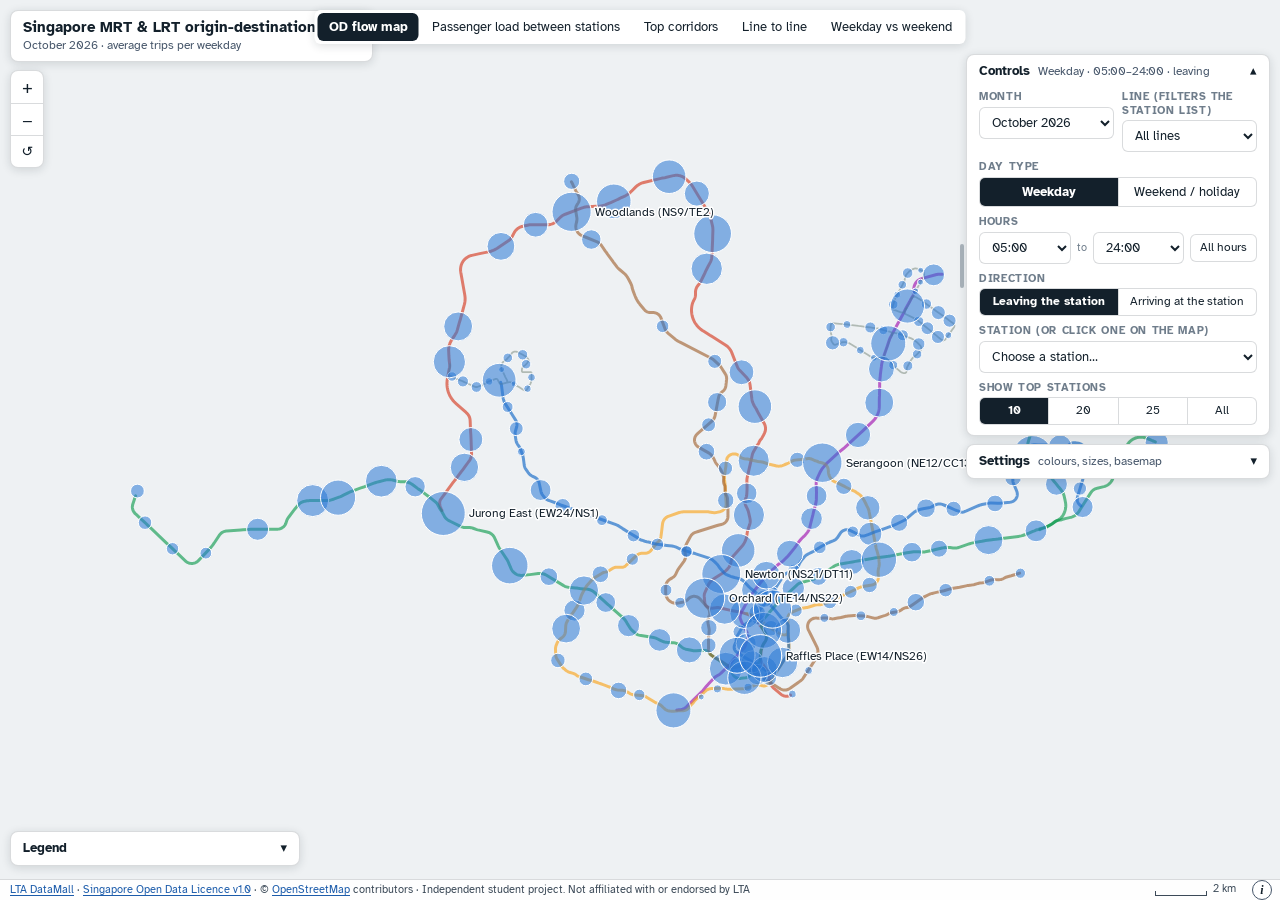
